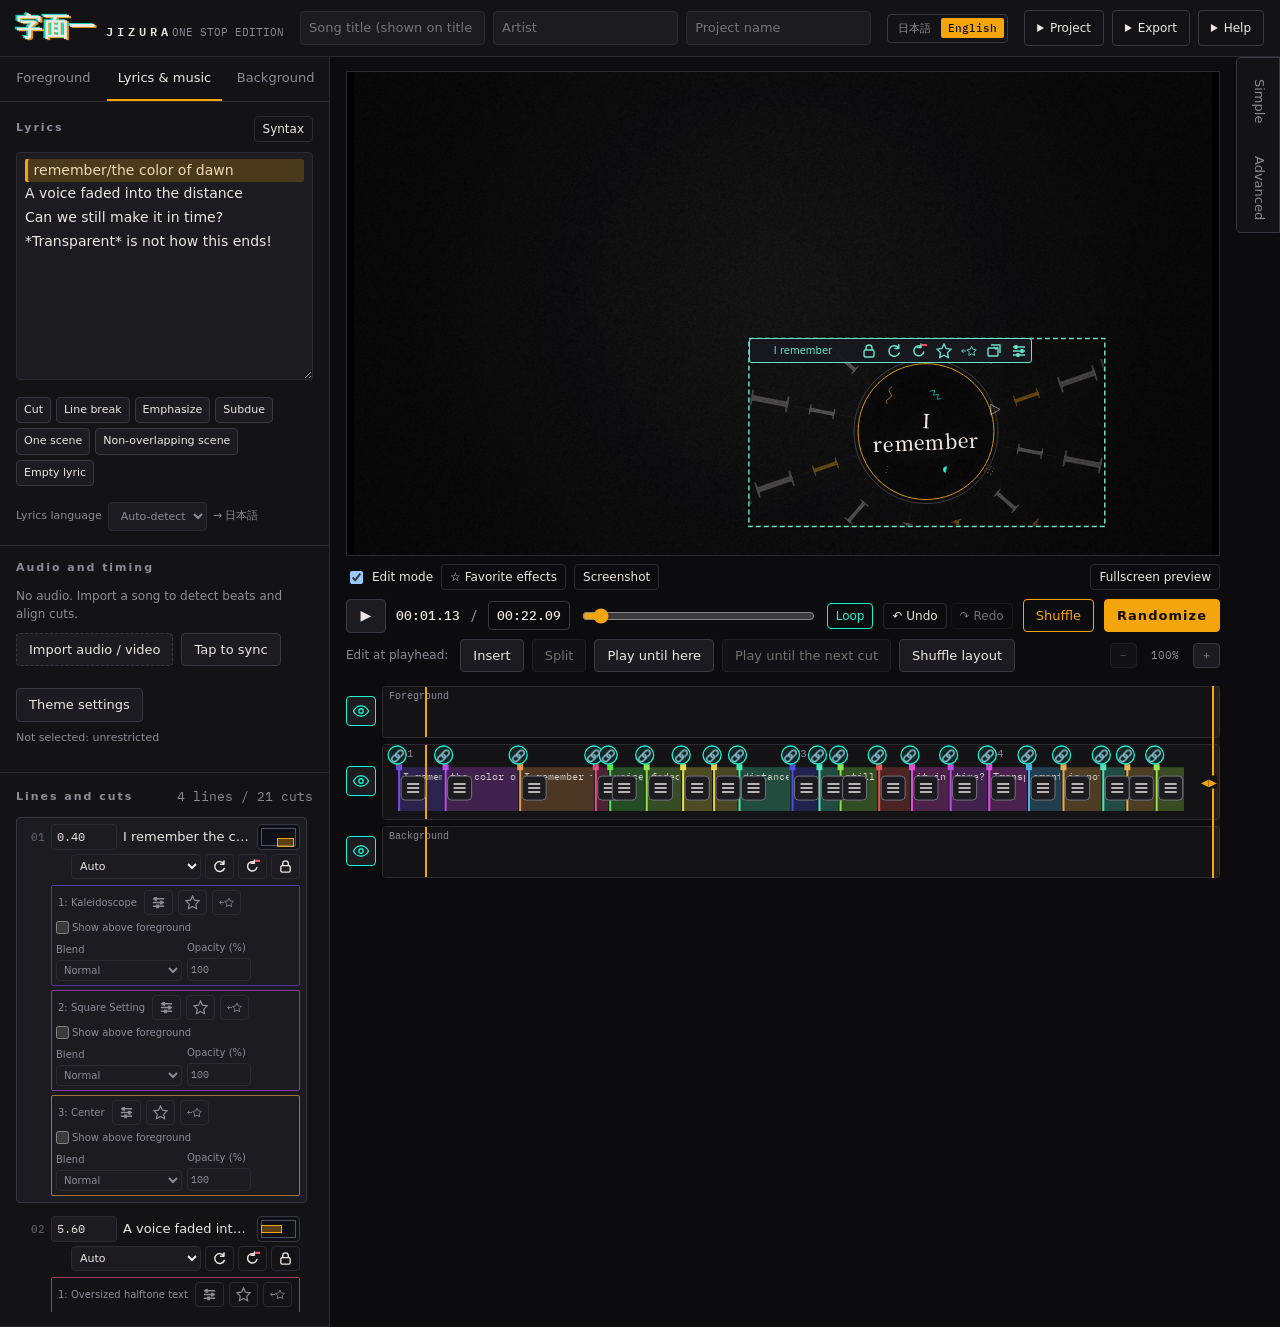
==== en/index.html @ 2edadda8 "Add help menu and indexed PDF manual reader" ====
<!doctype html>
<html lang="en">
<head>
<meta charset="utf-8">
<meta name="viewport" content="width=device-width, initial-scale=1, viewport-fit=cover">
<title>字面一 JIZURA ONE STOP EDITION</title>
<meta name="description" content="Turn lyrics into animated lyric videos in your browser and export MP4.">
<link rel="canonical" href="https://hirazisora.github.io/JIZURA/en/">
<link rel="alternate" hreflang="ja" href="https://hirazisora.github.io/JIZURA/">
<link rel="alternate" hreflang="en" href="https://hirazisora.github.io/JIZURA/en/">
<meta property="og:type" content="website">
<meta property="og:title" content="字面一 JIZURA ONE STOP EDITION">
<meta property="og:description" content="Turn lyrics into animated lyric videos in your browser and export MP4.">
<meta property="og:url" content="https://hirazisora.github.io/JIZURA/en/">
<meta name="twitter:card" content="summary">
<link rel="preconnect" href="https://fonts.googleapis.com">
<link rel="preconnect" href="https://fonts.gstatic.com" crossorigin>
<style>
:root {
  color-scheme: dark;
  --ink: #0c0c0e;
  --panel: #131316;
  --raised: #1b1b20;
  --raised2: #232329;
  --line: #2a2a31;
  --line2: #383840;
  --text: #ece7e1;
  --muted: #8e8a94;
  --faint: #5d5a63;
  --amber: #f5a50c;
  --cyan: #16f4d4;
  --rose: #ff6f9c;
  --danger: #ff5a6a;
  --ui: "IBM Plex Sans JP", "Noto Sans JP", "Hiragino Sans", "Yu Gothic UI", "Meiryo", system-ui, sans-serif;
  --mono: "IBM Plex Mono", "SFMono-Regular", Consolas, monospace;
  --brand: "Zen Old Mincho", "Noto Serif JP", "Yu Mincho", serif;
  --r: 4px;
}
html, body { height: 100%; }
[hidden] { display: none !important; }
body { margin: 0; background: var(--ink); color: var(--text); font: 13px/1.5 var(--ui); -webkit-font-smoothing: antialiased; }
* { box-sizing: border-box; }
button, input, select, textarea { font: inherit; color: inherit; }
:focus-visible { outline: 2px solid var(--cyan); outline-offset: 2px; }
@media (prefers-reduced-motion: reduce) { * { transition: none !important; } }

#app { display: flex; flex-direction: column; min-height: 100%; }

/* ---------- top bar ---------- */
.bar { display: flex; align-items: center; gap: 16px; padding-block: 10px; padding-inline: 16px; border-bottom: 1px solid var(--line); background: var(--panel); flex-wrap: wrap; }
.brand { display: flex; align-items: baseline; gap: 10px; min-width: 0; }
.brand .mark { font: 900 26px/1 var(--brand); letter-spacing: 0.02em; color: var(--text); text-shadow: -2px -1px 0 rgba(22,244,212,0.85), 2px 1px 0 rgba(245,165,12,0.9); }
.brand .word { font: 600 12px/1 var(--mono); letter-spacing: 0.34em; color: var(--text); }
.brand .tag { font: 400 11px/1 var(--mono); color: var(--muted); letter-spacing: 0; margin-left: -10px; }
.proj { display: flex; gap: 8px; flex: 1 1 280px; min-width: 0; }
.proj input { flex: 1 1 0; min-width: 0; }
.acts { display: flex; gap: 8px; flex-wrap: wrap; }
.lang-switch { display: inline-flex; align-items: center; gap: 3px; flex: none; font: 500 11px var(--mono); border: 1px solid var(--line2); border-radius: var(--r); padding: 3px; }
.lang-switch a, .lang-switch span { display: inline-block; padding: 3px 7px; color: var(--muted); text-decoration: none; border-radius: 2px; }
.lang-switch a:hover { color: var(--text); background: var(--raised2); }
.lang-switch [aria-current=page] { color: var(--ink); background: var(--amber); }
html[lang=en] { --ui: system-ui, -apple-system, "Segoe UI", sans-serif; --brand: Georgia, "Times New Roman", serif; }
html[lang=en] .work { grid-template-columns: minmax(315px, 365px) minmax(0, 1fr) minmax(350px, 395px); }
html[lang=en] .slider { grid-template-columns: 124px minmax(0, 1fr) 36px; }
html[lang=en] .now-row { grid-template-columns: 105px minmax(0, 1fr); }
html[lang=en] .font-row { grid-template-columns: 95px minmax(0, 1fr); }
html[lang=en] .ln .tools select { max-width: 130px; }
html[lang=en] .fields .field { overflow-wrap: anywhere; }
html[lang=en] .easy-grid button, html[lang=en] .tabs button { white-space: normal; line-height: 1.2; }

/* ---------- controls ---------- */
input[type=text], input[type=number], input:not([type]), select, textarea {
  background: var(--raised); border: 1px solid var(--line); border-radius: var(--r); padding: 6px 8px; min-width: 0;
}
input[type=number] { font-family: var(--mono); }
textarea { width: 100%; resize: vertical; line-height: 1.7; }
select { padding-right: 4px; }
button { background: var(--raised); border: 1px solid var(--line2); border-radius: var(--r); padding: 6px 12px; cursor: pointer; white-space: nowrap; }
button:hover { background: var(--raised2); border-color: #4a4a54; }
button:disabled { opacity: 0.45; cursor: not-allowed; }
button.small { padding: 3px 8px; font-size: 12px; }
button.ghost { background: transparent; border-color: var(--line); }
button.primary { background: var(--amber); color: #120c00; border-color: var(--amber); font-weight: 700; }
button.primary:hover { background: #ffb52a; }
button.accent { border-color: var(--amber); color: var(--amber); background: transparent; }
button.accent:hover { background: rgba(245,165,12,0.1); }
button[aria-pressed=true] { border-color: var(--cyan); color: var(--cyan); }
button.icon { padding: 4px 6px; line-height: 0; }
button.icon svg { width: 15px; height: 15px; }
label.file { position: relative; display: inline-flex; align-items: center; gap: 6px; background: var(--raised); border: 1px dashed var(--line2); border-radius: var(--r); padding: 6px 12px; cursor: pointer; }
label.file:hover { border-color: var(--amber); }
label.file input { position: absolute; inset: 0; opacity: 0; cursor: pointer; width: 100%; }
.muted { color: var(--muted); }
.mono { font-family: var(--mono); }
h2, h3 { margin: 0; font-weight: 600; }
h2 { font-size: 11px; letter-spacing: 0.18em; color: var(--muted); }
h3 { font-size: 11px; letter-spacing: 0.14em; color: var(--muted); margin-top: 18px; margin-bottom: 8px; }

/* ---------- workspace ---------- */
.work { flex: 1; display: grid; grid-template-columns: minmax(270px, 330px) minmax(0, 1fr) minmax(290px, 350px); min-height: 0; }
.col { min-width: 0; min-height: 0; }
.col-left, .col-right { background: var(--panel); overflow: auto; }
.col-left { border-right: 1px solid var(--line); }
.col-right { border-left: 1px solid var(--line); }
.sec { padding: 14px 16px; border-bottom: 1px solid var(--line); display: flex; flex-direction: column; gap: 10px; }
.sec-h { display: flex; align-items: center; justify-content: space-between; gap: 8px; }
.source-tabs { display: grid; grid-template-columns: repeat(3, 1fr); border-bottom: 1px solid var(--line); }
.source-tabs button { border: 0; border-radius: 0; background: transparent; color: var(--muted); padding: 11px; border-bottom: 2px solid transparent; }
.source-tabs button[aria-selected=true] { color: var(--text); border-bottom-color: var(--amber); }
.media-list { display: grid; gap: 7px; }
.media-item { display: grid; grid-template-columns: 52px minmax(0,1fr) auto; gap: 8px; align-items: center; padding: 5px; border: 1px solid var(--line); border-radius: var(--r); }
#mediaPane.media-drop-active { outline: 2px dashed var(--amber); outline-offset: -5px; background: rgba(245,165,12,0.06); }
.media-item img, .media-item video, .media-ln-thumb { width: 52px; height: 38px; object-fit: cover; background: #000; }
.media-item .name { overflow: hidden; text-overflow: ellipsis; white-space: nowrap; font-size: 12px; }
.media-item .missing { color: var(--amber); }
.media-cropped-edges { grid-column: 1 / -1; border: 0; padding: 0; margin: 0; display: flex; flex-wrap: wrap; gap: 10px; font-size: 11px; color: var(--muted); }
.media-cropped-edges legend { margin-bottom: 4px; }
.media-cropped-edges label { display: flex; align-items: center; gap: 3px; }
.media-blend-fields { grid-template-columns: 1fr 1fr; }
#lyrics { min-height: 150px; font-size: 14px; }
.syntax { font-size: 12px; color: var(--muted); background: var(--raised); border: 1px solid var(--line); border-radius: var(--r); padding: 10px 12px; }
.syntax code { font-family: var(--mono); color: var(--amber); }
.syntax ul { margin: 0; padding-left: 16px; display: grid; gap: 3px; }
.row { display: flex; align-items: center; gap: 8px; flex-wrap: wrap; }
.audio-name { font-size: 12px; overflow-wrap: anywhere; }
.fields { display: grid; grid-template-columns: repeat(3, minmax(0, 1fr)); gap: 8px; }
.field { display: flex; flex-direction: column; gap: 4px; font-size: 11px; color: var(--muted); }
.field input, .field select { width: 100%; }
.tapbox { border: 1px solid var(--amber); border-radius: var(--r); padding: 10px; display: grid; gap: 8px; background: rgba(245,165,12,0.06); }
.tapbox .next { font-size: 15px; }
button.tap { font: 700 18px/1 var(--mono); letter-spacing: 0.2em; padding: 16px; background: var(--amber); color: #120c00; border-color: var(--amber); }

/* line list */
#lineList, #mediaLineList { list-style: none; margin: 0; padding: 0 6px 0 0; display: grid; align-content: start; gap: 6px; max-height: min(55vh, 640px); overflow-y: auto; overscroll-behavior: contain; }
.media-ln-thumb { grid-column: 3; grid-row: 1; width: 34px; height: 26px; justify-self: end; }
.media-ln > .missing { grid-column: 3; grid-row: 1; justify-self: end; display: grid; place-items: center; width: 34px; height: 26px; border: 1px solid var(--line2); background: #0e1015; color: var(--muted); font-size: 12px; }
.media-ln .no { grid-column: 1; grid-row: 1; }
.media-ln .time { grid-column: 2; grid-row: 1; }
.media-cut-file { grid-column: 3; grid-row: 1; min-width: 0; width: 100%; padding: 3px 40px 3px 5px; font-size: 12px; text-overflow: ellipsis; cursor: pointer; }
.media-cut-insert { display: flex; justify-content: center; }
.media-cut-insert button { width: 100%; padding: 2px 8px; border-style: dashed; color: var(--muted); font-size: 11px; }
.media-cut-insert button:hover { color: var(--amber); border-color: var(--amber); }
button.remove-media-cut { color: #fff; background: #a82535; border-color: #c93645; }
button.remove-media-cut:hover, button.remove-media-cut:focus-visible { color: #fff; background: #c93645; border-color: #f05a68; }
.media-ln .meta { grid-column: 2 / 4; grid-row: 2; flex-wrap: wrap; }
.media-ln .tools { flex-wrap: wrap; flex: 1; }
.ln { display: grid; grid-template-columns: 22px 66px minmax(0, 1fr); gap: 4px 6px; align-items: center; padding: 6px; border: 1px solid transparent; border-radius: var(--r); }
.ln:hover { background: var(--raised); }
.ln.cur { border-color: var(--line2); background: var(--raised); }
.ln .no { font: 500 11px var(--mono); color: var(--faint); text-align: right; }
.ln .time { width: 100%; padding: 3px 5px; font-size: 12px; }
.ln .txt { overflow: hidden; text-overflow: ellipsis; white-space: nowrap; cursor: pointer; }
.lyric-area-thumb { grid-column: 3; grid-row: 1; justify-self: end; width: 43px; height: 26px; padding: 0; position: relative; border: 1px solid var(--line2); background: #0e1015; cursor: pointer; }
.lyric-area-thumb::before { content: ''; position: absolute; inset: 3px; border: 1px solid #4f5260; }
.lyric-area-thumb i { position: absolute; display: block; box-sizing: border-box; background: rgba(245,165,12,0.32); border: 1px solid var(--amber); }
.lyric-ln .txt { grid-column: 3; grid-row: 1; padding-right: 47px; min-width: 0; }
.ln .meta { grid-column: 2 / 4; display: flex; justify-content: space-between; align-items: flex-start; gap: 6px; }
.ln .tools { display: flex; gap: 4px; flex: none; }
.ln .tools select { padding: 2px 4px; font-size: 11px; max-width: 92px; }
.lyric-ln .meta { flex-wrap: wrap; }
.lyric-ln .tools { order: 0; margin-left: auto; }
.lyric-ln .cuts { order: 1; flex: 1 1 100%; }
.media-ln .tools { flex: 1 1 100%; flex-wrap: wrap; }
.media-ln .tools select { max-width: 78px; }
.media-video-loop { display: flex; align-items: center; gap: 6px; white-space: nowrap; font-size: 11px; color: var(--muted); cursor: pointer; }
.media-video-loop input { margin: 0; accent-color: var(--amber); }
.media-video-start-field, .media-video-duration { display: flex; align-items: center; gap: 6px; white-space: nowrap; font-size: 11px; color: var(--muted); }
.media-video-start-field input, .media-video-duration input { width: 72px; padding: 3px 5px; }
.media-phase-controls { display: grid; grid-template-columns: repeat(2, minmax(0, 1fr)); gap: 6px; width: 100%; }
.media-phase-controls label { display: flex; flex-direction: column; gap: 3px; font-size: 11px; color: var(--muted); min-width: 0; }
.media-phase-controls select { min-width: 0; width: 100%; font-size: 11px; padding: 4px; }
.media-chroma { display: flex; align-items: center; gap: 8px; width: 100%; font-size: 11px; color: var(--muted); }
.media-chroma label { display: flex; align-items: center; gap: 6px; cursor: pointer; }
.media-chroma input[type=color] { width: 38px; height: 27px; padding: 1px; background: transparent; border: 1px solid var(--line2); cursor: pointer; }
.foreground-placement-controls { display: flex; align-items: center; gap: 6px; width: 100%; flex-wrap: wrap; }
.foreground-placement-open { display: inline-flex; align-items: center; gap: 7px; padding: 3px 7px; font-size: 11px; }
.foreground-placement-reset { font-size: 11px; }
.foreground-placement-thumb { display: block; position: relative; width: 43px; height: 26px; overflow: hidden; background: #0e1015; border: 1px solid var(--line2); }
.foreground-placement-thumb i { display: block; position: absolute; box-sizing: border-box; background: rgba(245,165,12,0.32); border: 1px solid var(--amber); }
.ln .cuts { display: flex; gap: 4px; flex-wrap: wrap; min-width: 0; }
.ln .cuts span { font-size: 10px; padding: 1px 6px; border-radius: 2px; border: 1px solid var(--line2); color: var(--muted); cursor: pointer; }
.ln .cuts span:hover { color: var(--text); border-color: var(--amber); }
.ln .cuts .lyric-cut-option { display: flex; flex-wrap: wrap; align-items: center; gap: 5px; padding: 4px; width: 100%; cursor: default; }
.lyric-cut-compositing { display: flex; flex-wrap: wrap; align-items: end; gap: 5px; width: 100%; }
.lyric-cut-compositing label { display: flex; flex-direction: column; gap: 3px; font-size: 10px; }
.lyric-cut-compositing select { width: 126px; min-width: 0; padding: 3px; font-size: 10px; }
.lyric-cut-compositing input { width: 64px; padding: 3px; font-size: 10px; }
.lyric-cut-compositing input.automatic { border-color: var(--cyan); }
.lyric-cut-compositing .lyric-composite-auto { font-size: 10px; padding: 3px 5px; }
.lyric-opacity-range { margin: 3px 0 0 22px; }
.lyric-cut-name { padding: 0 2px; border: 0; background: transparent; color: var(--muted); font-size: 10px; }
.lyric-frontmost { display: inline-flex; align-items: center; gap: 3px; white-space: nowrap; color: var(--muted); font-size: 10px; cursor: pointer; }
.lyric-frontmost input { margin: 0; accent-color: var(--amber); }

/* ---------- stage ---------- */
.col-stage { display: flex; flex-direction: column; gap: 10px; padding: 14px 16px; min-width: 0; }
.viewport { position: relative; width: 100%; background: #000; border: 1px solid var(--line); display: grid; place-items: center; overflow: hidden; }
.viewport canvas { display: block; width: 100%; height: auto; max-height: none; object-fit: contain; }
.area-edit-overlay { position: absolute; z-index: 4; touch-action: none; pointer-events: none; }
.area-edit-rect { position: absolute; box-sizing: border-box; border: 2px solid var(--amber); background: rgba(245,165,12,0.12); box-shadow: 0 0 0 1px #000; pointer-events: none; }
:root { --rotate-cursor: url("data:image/svg+xml,%3Csvg xmlns='http://www.w3.org/2000/svg' width='32' height='32' viewBox='0 0 32 32'%3E%3Cpath d='M25 13a10 10 0 1 0 1 7' fill='none' stroke='%23ffffff' stroke-width='4'/%3E%3Cpath d='M25 13a10 10 0 1 0 1 7' fill='none' stroke='%23101620' stroke-width='2'/%3E%3Cpath d='M23 4v10h8' fill='none' stroke='%23ffffff' stroke-width='4'/%3E%3Cpath d='M23 4v10h8' fill='none' stroke='%23101620' stroke-width='2'/%3E%3C/svg%3E") 16 16, crosshair; }
.area-edit-overlay.media-edit { background: transparent; cursor: default; }
.area-edit-overlay.media-edit .area-edit-rect { background: rgba(245,165,12,0.04); pointer-events: auto; cursor: move; }
.area-rotate-handle { position: absolute; width: 16px; height: 16px; border: 2px solid #111; border-radius: 50%; background: var(--amber); transform: translate(-50%,-50%); cursor: var(--rotate-cursor); touch-action: none; }
.area-rotate-handle::before { content: ''; position: absolute; background: var(--amber); pointer-events: none; }
.area-rotate-handle.n { left: 50%; top: -32px; }
.area-rotate-handle.s { left: 50%; top: calc(100% + 32px); }
.area-rotate-handle.e { left: calc(100% + 32px); top: 50%; }
.area-rotate-handle.w { left: -32px; top: 50%; }
.area-rotate-handle.n::before { width: 2px; height: 24px; left: 5px; top: 12px; }
.area-rotate-handle.s::before { width: 2px; height: 24px; left: 5px; bottom: 12px; }
.area-rotate-handle.e::before { height: 2px; width: 24px; top: 5px; right: 12px; }
.area-rotate-handle.w::before { height: 2px; width: 24px; top: 5px; left: 12px; }
.area-selection-shade { position: fixed; inset: 0; width: 100vw; height: 100vh; z-index: 10000; pointer-events: none; }
.area-selection-shade path { fill: rgba(0,0,0,.65); pointer-events: fill; }
.viewport.area-selection { padding: 36px; box-sizing: border-box; }
@media (max-width:600px) { .viewport.area-selection { padding-top:110px; } }
@media (pointer: coarse) { .area-rotate-handle { width: 24px; height: 24px; } }
.area-edit-handle { display: none; position: absolute; width: 15px; height: 15px; border: 2px solid #111; background: var(--amber); border-radius: 2px; transform: translate(-50%,-50%); touch-action: none; }
.media-edit .area-edit-handle { display: block; }
.area-edit-handle.nw { left: 0; top: 0; cursor: nwse-resize; }
.area-edit-handle.ne { left: 100%; top: 0; cursor: nesw-resize; }
.area-edit-handle.sw { left: 0; top: 100%; cursor: nesw-resize; }
.area-edit-handle.se { left: 100%; top: 100%; cursor: nwse-resize; }
#areaDelete, .area-delete-confirm { background:var(--danger); border-color:var(--danger); color:#000; font-weight:700; }
.area-edit-controls { display: flex; align-items: center; gap: 7px; flex-wrap: wrap; padding: 8px; border: 1px solid var(--amber); border-radius: var(--r); background: var(--panel); font-size: 12px; }
.area-edit-actions, .area-edit-confirm { display:flex; flex:1 1 100%; gap:7px; flex-wrap:wrap; }
.area-edit-confirm { justify-content:flex-end; }
.media-area-size-controls { display: flex; align-items: center; gap: 10px; flex: 1 1 100%; flex-wrap: wrap; }
.media-area-size-controls label { display: flex; align-items: center; gap: 5px; color: var(--muted); }
#mediaAreaAngleField[hidden] { display: none; }
.media-area-size-controls input[type=number] { width: 74px; padding: 3px 5px; }
.media-area-size-controls input[type=checkbox] { accent-color: var(--amber); }
.field-wide { grid-column: span 2; }
.lang-row { display: flex; align-items: center; flex-wrap: wrap; gap: 6px; margin-top: 6px; font-size: 11px; color: var(--muted); }
.lang-row select { width: auto; }
.key-badge { position: absolute; right: 10px; top: 10px; background: rgba(12,12,14,0.78); border: 1px solid var(--line2); color: #fff; padding: 3px 8px; border-radius: var(--r); font-size: 11px; pointer-events: none; letter-spacing: .04em; }
.key-badge i { display: inline-block; width: 9px; height: 9px; border-radius: 2px; margin-right: 6px; vertical-align: -1px; border: 1px solid rgba(255,255,255,.5); }
.overlay-msg { position: absolute; left: 12px; bottom: 12px; background: rgba(12,12,14,0.85); border: 1px solid var(--line2); padding: 6px 10px; border-radius: var(--r); font-size: 12px; }
.transport { display: flex; align-items: center; gap: 10px; flex-wrap: wrap; }
.transport .tc { font: 500 13px var(--mono); font-variant-numeric: tabular-nums; }
.duration-value { border: 1px solid var(--line2); border-radius: var(--r); background: var(--ink); padding: 5px 8px; color: var(--text); box-shadow: inset 0 1px 3px #0006; cursor: text; white-space: nowrap; }
.duration-value:hover, .duration-value:focus-visible { color: var(--amber); border-color: var(--amber); }
.duration-value.manual { color: var(--amber); }
.duration-input { width: 88px; min-width: 88px; padding: 2px 4px; }
.duration-input[hidden], .duration-value[hidden] { display: none; }
.undo-btns { display: inline-flex; gap: 4px; }
.transport input[type=range] { flex: 1 1 160px; accent-color: var(--amber); }
button.play { width: 40px; height: 34px; padding: 0; font-size: 14px; }
#timeline { width: 100%; height: 76px; display: block; background: var(--panel); border: 1px solid var(--line); border-radius: var(--r); cursor: pointer; touch-action: none; }
#mediaTimeline { width: 100%; height: 52px; display: block; background: var(--panel); border: 1px solid var(--line); border-radius: var(--r); cursor: pointer; touch-action: none; }
#foregroundTimeline { width: 100%; height: 52px; display: block; background: var(--panel); border: 1px solid var(--line); border-radius: var(--r); cursor: pointer; touch-action: none; }
.timeline-stack { position: relative; display: grid; gap: 6px; min-width: 0; }
.timeline-scroll { width: 100%; min-width: 0; overflow-x: auto; overflow-y: hidden; padding-right: 8px; padding-bottom: 6px; }
.timeline-zoom { display: flex; align-items: center; justify-content: flex-end; gap: 6px; font: 11px var(--mono); color: var(--muted); }
.timeline-zoom button { min-width: 27px; min-height: 25px; padding: 2px 6px; }
.timeline-zoom span { min-width: 44px; text-align: center; }
.timeline-duration-handle { position: absolute; z-index: 3; top: 0; right: -7px; bottom: 0; width: 15px; padding: 0; border: 0; border-left: 2px solid var(--amber); border-radius: 0; background: rgba(245,165,12,.08); color: var(--amber); cursor: ew-resize; touch-action: none; }
.timeline-duration-handle:hover, .timeline-duration-handle:focus-visible, .timeline-duration-handle.dragging { background: rgba(245,165,12,.22); }
.timeline-duration-handle span { position: absolute; top: 50%; left: -13px; transform: translateY(-50%); font: 10px var(--mono); background: var(--panel); pointer-events: none; }
.timeline-links { position: absolute; inset: 0; width: 100%; height: 100%; overflow: visible; pointer-events: none; }
.timeline-links .link-wire { stroke: var(--cyan); stroke-width: 1.5; opacity: .8; }
.timeline-links .link-preview { stroke: var(--amber); stroke-width: 2; stroke-dasharray: 5 3; }
.timeline-links .link-handle { pointer-events: all; cursor: grab; }
.timeline-links .link-handle:active { cursor: grabbing; }
.timeline-links .link-handle circle { fill: #102524; stroke: var(--cyan); stroke-width: 1.3; }
.timeline-links .link-handle text { fill: #fff; font: 12px sans-serif; text-anchor: middle; dominant-baseline: central; user-select: none; pointer-events: none; }
.timeline-links .link-handle.linked circle { fill: #14645c; }
.timeline-links .link-remove { pointer-events: all; cursor: pointer; }
.timeline-links .link-remove circle { fill: #21191c; stroke: var(--rose); stroke-width: 1.3; }
.timeline-links .link-remove text { fill: #fff; font: 12px sans-serif; text-anchor: middle; dominant-baseline: central; pointer-events: none; }
.timeline-links .timeline-action { pointer-events: all; cursor: pointer; color: var(--text); }
.timeline-links .timeline-action rect { fill: #1b1b20; stroke: #72727a; stroke-width: 1; }
.timeline-links .timeline-action:hover rect, .timeline-links .timeline-action:focus-visible rect { stroke: var(--amber); }
.timeline-links .timeline-action.locked { color: #081713; }
.timeline-links .timeline-action.locked rect { fill: var(--cyan); stroke: var(--cyan); }
.timeline-links .timeline-action.frontmost { color: #161008; }
.timeline-links .timeline-action.frontmost rect { fill: var(--amber); stroke: var(--amber); }
.timeline-links .timeline-action[data-action="remove"] { color: #f05a68; }
.timeline-links .timeline-action[data-action="remove"] rect { stroke: #f05a68; }
.timeline-links .timeline-action[data-action="remove"]:hover rect, .timeline-links .timeline-action[data-action="remove"]:focus-visible rect { fill: #481922; stroke: #ff8790; }
.timeline-links .timeline-action svg { pointer-events: none; }
.timeline-link-hint { margin: 1px 0 0; }
.cutinfo { display: flex; gap: 6px; flex-wrap: wrap; align-items: center; min-height: 26px; }
.chip { font-size: 11px; padding: 2px 8px; border-radius: 2px; border: 1px solid var(--line2); color: var(--text); background: var(--raised); }
.chip b { font-weight: 500; color: var(--muted); margin-right: 5px; }
.chip.l { border-color: rgba(245,165,12,0.6); }
.chip.e { border-color: rgba(22,244,212,0.55); }
.chip.x { border-color: rgba(255,111,156,0.6); }
.chip.h { border-color: #55525c; }
.hint { font-size: 12px; color: var(--muted); }

/* ---------- right panel ---------- */
.tabs { display: grid; grid-template-columns: repeat(3, minmax(0, 1fr)); border-bottom: 1px solid var(--line); position: sticky; top: 0; background: var(--panel); z-index: 2; }
.tabs button { border: 0; border-radius: 0; background: transparent; padding: 11px 4px; color: var(--muted); border-bottom: 2px solid transparent; }
.tabs button[aria-selected=true] { color: var(--text); border-bottom-color: var(--amber); }
.tabpane { padding: 14px 16px 24px; }
.style-grid { display: grid; grid-template-columns: repeat(3, minmax(0, 1fr)); gap: 8px; }
.stile { display: flex; flex-direction: column; gap: 5px; padding: 0; border: 1px solid var(--line); background: transparent; border-radius: var(--r); overflow: hidden; text-align: left; }
.stile canvas { width: 100%; aspect-ratio: 16 / 9; display: block; }
.stile span { font-size: 11px; padding: 0 7px 6px; white-space: nowrap; overflow: hidden; text-overflow: ellipsis; }
.stile[aria-pressed=true] { border-color: var(--amber); box-shadow: 0 0 0 1px var(--amber); color: var(--text); }
.slider { display: grid; grid-template-columns: 96px minmax(0, 1fr) 36px; gap: 8px; align-items: center; margin-bottom: 8px; }
.slider input { width: 100%; accent-color: var(--amber); }
.slider output { font: 500 11px var(--mono); color: var(--muted); text-align: right; }
.checks { display: grid; grid-template-columns: repeat(2, minmax(0, 1fr)); gap: 3px 10px; }
.checks label { display: flex; align-items: center; gap: 6px; font-size: 12px; padding: 2px 0; }
.checks input { accent-color: var(--amber); }
.group-h { display: flex; justify-content: space-between; align-items: center; margin-top: 16px; margin-bottom: 6px; }
.tgroup { border: 1px solid var(--line); border-radius: var(--r); margin-bottom: 8px; background: var(--raised); }
.tgroup summary { display: flex; justify-content: space-between; align-items: center; padding: 8px 10px; cursor: pointer; list-style: none; font-size: 12px; }
.tgroup summary::-webkit-details-marker { display: none; }
.tgroup summary::before { content: '▸'; color: var(--muted); margin-right: 8px; transition: transform .15s; }
.tgroup[open] summary::before { transform: rotate(90deg); }
.tgroup .tg-name { flex: 1; font-weight: 600; }
.tgroup .tg-cnt { color: var(--muted); font-size: 11px; }
.tgroup .tg-tools { display: flex; gap: 6px; padding: 0 10px 8px; }
.tgroup .checks { padding: 0 10px 10px; }
.chip.t { border-color: rgba(180,140,255,0.6); }
.chip.b { border-color: rgba(120,200,120,0.55); }
.chip.c { border-color: rgba(120,170,255,0.6); }
.group-h:first-child { margin-top: 0; }
.color-row { display: grid; grid-template-columns: repeat(3, minmax(0, 1fr)); gap: 8px; }
.color-row label { display: flex; flex-direction: column; gap: 3px; font-size: 11px; color: var(--muted); }
.color-row input[type=color] { width: 100%; height: 28px; padding: 0; border: 1px solid var(--line); background: transparent; border-radius: var(--r); }
.font-row { display: grid; grid-template-columns: 70px minmax(0, 1fr); gap: 8px; align-items: center; margin-bottom: 6px; font-size: 12px; }
.font-import select { min-width: 0; flex: 1 1 150px; }
.composite-font { display: grid; gap: 8px; font-size: 12px; }
.composite-font label { display: grid; gap: 3px; color: var(--muted); }
.composite-font input, .composite-font select { width: 100%; }
#compositeParts { display: grid; grid-template-columns: repeat(2, minmax(0, 1fr)); gap: 8px; }
.composite-saved { display: flex; align-items: center; justify-content: space-between; gap: 8px; padding: 3px 0; border-bottom: 1px solid var(--line); }
.progress { height: 6px; background: var(--raised2); border-radius: 3px; overflow: hidden; }
.progress i { display: block; height: 100%; width: 0; background: linear-gradient(90deg, var(--cyan), var(--amber)); }
.outbtns { display: grid; gap: 8px; margin-top: 12px; }
.outbtns button { padding: 10px 12px; }
.note { font-size: 12px; color: var(--muted); border-left: 2px solid var(--line2); padding-left: 10px; margin-top: 12px; }
.kbd { font: 500 11px var(--mono); border: 1px solid var(--line2); border-bottom-width: 2px; padding: 0 5px; border-radius: 3px; }

label.check { display: flex; align-items: flex-start; gap: 8px; margin-bottom: 8px; cursor: pointer; }
label.check input { margin: 3px 0 0; flex: none; accent-color: var(--amber); }
label.check small { display: block; font-size: 11px; color: var(--muted); }

/* ---------- modes / おまかせ ---------- */
.modes { display: inline-flex; border: 1px solid var(--line2); border-radius: var(--r); overflow: hidden; }
.modes button { border: 0; border-radius: 0; background: transparent; padding: 6px 14px; color: var(--muted); }
.modes button + button { border-left: 1px solid var(--line2); }
.modes button[aria-pressed=true] { background: var(--raised2); color: var(--text); box-shadow: inset 0 -2px 0 var(--amber); }
#app.is-easy .tabs, #app.is-easy .tabpane, #app.is-easy .pro-only { display: none !important; }
.hist-btns { display: inline-flex; gap: 4px; }
button.icon-txt { font-size: 10px; min-width: 28px; }
.transport #btnOmakase { letter-spacing: 0.08em; }

.easy { padding: 16px 16px 28px; display: grid; gap: 18px; }
.easy h3 { margin: 0 0 8px; }
.easy-hero { display: grid; gap: 10px; }
button.omakase {
  position: relative; padding: 18px 14px; font: 900 22px/1 var(--brand); letter-spacing: 0.12em;
  background: var(--text); color: var(--ink); border: 0; border-radius: var(--r);
  box-shadow: -3px -2px 0 var(--cyan), 3px 2px 0 var(--amber);
  transition: transform .12s ease, box-shadow .12s ease;
}
button.omakase:hover { background: #fff; box-shadow: -5px -3px 0 var(--cyan), 5px 3px 0 var(--amber); }
button.omakase:active { transform: translateY(1px) scale(0.99); box-shadow: -1px -1px 0 var(--cyan), 1px 1px 0 var(--amber); }
button.omakase:disabled { box-shadow: none; }
.easy-hero .hint { margin: 0; }
.hist-row { display: grid; grid-template-columns: 1fr auto 1fr; gap: 8px; align-items: center; }
.hist-row #histPos { font-size: 11px; text-align: center; min-width: 44px; }
.now { display: grid; gap: 1px; background: var(--line); border: 1px solid var(--line); border-radius: var(--r); overflow: hidden; }
.now-row { display: grid; grid-template-columns: 84px minmax(0, 1fr); gap: 10px; align-items: center; padding: 7px 10px; background: var(--raised); font-size: 12px; }
.now-row .k { color: var(--muted); font-size: 11px; }
.now-row .v { display: flex; align-items: center; gap: 8px; min-width: 0; overflow: hidden; text-overflow: ellipsis; white-space: nowrap; }
.now-row b { font-weight: 700; }
.tagl { font: 500 10px var(--mono); color: var(--cyan); border: 1px solid rgba(22,244,212,0.5); padding: 0 5px; border-radius: 2px; }
.easy-grid { display: grid; grid-template-columns: repeat(2, minmax(0, 1fr)); gap: 8px; }
.easy-grid button { padding: 10px 8px; }
.easy .fields { display: grid; grid-template-columns: repeat(3, minmax(0, 1fr)); gap: 8px; }
.easy .exp-box { margin-top: 10px; }
.swatches { display: inline-flex; gap: 3px; vertical-align: middle; }
.swatches i { width: 16px; height: 16px; border-radius: 2px; border: 1px solid rgba(255,255,255,0.18); display: inline-block; }
#paletteSwatch i { width: 22px; height: 22px; }
.toast {
  position: absolute; top: 12px; left: 50%; transform: translate(-50%, -6px); opacity: 0;
  display: flex; align-items: center; gap: 10px; max-width: calc(100% - 24px);
  background: rgba(12,12,14,0.9); border: 1px solid var(--line2); border-left: 2px solid var(--amber);
  padding: 7px 12px; border-radius: var(--r); font-size: 12px; white-space: nowrap; overflow: hidden; text-overflow: ellipsis; pointer-events: none;
  transition: opacity .2s ease, transform .2s ease;
}
.toast.in { opacity: 1; transform: translate(-50%, 0); }
.toast.out { opacity: 0; transform: translate(-50%, -6px); }

/* ---------- 利用について ---------- */
button.linkish { background: none; border: 0; padding: 4px 0; color: var(--muted); font-size: 12px; text-decoration: underline; text-underline-offset: 3px; cursor: pointer; justify-self: start; }
button.linkish:hover { color: var(--text); background: none; }
dialog.terms { width: min(520px, calc(100vw - 32px)); max-height: calc(100vh - 48px); overflow: auto; padding: 22px 24px 18px; background: var(--panel); color: var(--text); border: 1px solid var(--line2); border-radius: 8px; box-shadow: 0 20px 60px rgba(0,0,0,0.55); }
dialog.terms::backdrop { background: rgba(6,6,8,0.66); }
dialog.terms h2 { font-size: 15px; letter-spacing: 0.08em; color: var(--text); margin: 0 0 14px; }
dialog.terms h3 { font-size: 13px; color: var(--text); margin: 0 0 10px; }
dialog.terms p { margin: 0 0 10px; line-height: 1.75; font-size: 13px; }
dialog.terms a { color: var(--cyan); word-break: break-all; }
.terms-section + .terms-section { border-top: 1px solid var(--line2); padding-top: 16px; }
.terms-fork { margin-bottom: 16px; }
dialog.terms .terms-fork h3 { color: var(--cyan); }
.terms-main { border-left: 3px solid var(--amber); background: var(--raised); padding: 12px 14px 4px; border-radius: 0 var(--r) var(--r) 0; margin-bottom: 14px; }
.terms-main .terms-big { font-size: 15px; }
.terms-main strong { color: var(--amber); font-weight: 700; }
.terms-sub { color: var(--muted); font-size: 12px !important; }
.terms-note { font-size: 12px !important; }
.terms-oss { font-size: 12px; color: var(--muted); margin: 4px 0 14px; }
.terms-oss summary { cursor: pointer; }
.terms-oss p { font-size: 12px !important; margin-top: 6px; }
.terms-foot { display: flex; justify-content: flex-end; align-items: center; gap: 12px; border-top: 1px solid var(--line); padding-top: 12px; }
#newProjectDlg .terms-foot { margin-top: 16px; flex-wrap: wrap; }
#newProjectDlg .project-save-warning { color: var(--danger); font-weight: 700; }

/* ---------- responsive ---------- */
@media (max-width: 1180px) {
  .work { grid-template-columns: minmax(0, 1fr) minmax(0, 1fr); }
  html[lang=en] .work { grid-template-columns: minmax(0, 1fr) minmax(0, 1fr); }
  .col-stage { grid-column: 1 / -1; order: -1; }
  .col-left { border-right: 1px solid var(--line); }
  .col-right { border-left: 0; }
}
@media (max-width: 760px) {
  .work { grid-template-columns: minmax(0, 1fr); }
  html[lang=en] .work { grid-template-columns: minmax(0, 1fr); }
  .col-left, .col-right { border: 0; border-top: 1px solid var(--line); }
  .bar { gap: 10px; }
  .fields { grid-template-columns: repeat(2, minmax(0, 1fr)); }
  .easy .fields { grid-template-columns: repeat(3, minmax(0, 1fr)); }
  #app.is-easy .col-right { order: 0; border-top: 1px solid var(--line); }
  #app.is-easy .col-left { order: 1; }
  .transport .hist-btns { display: none; }
}

/* 追加分 / 和風 switches + badges */
.pick-sets { margin: 12px 0 6px; text-align: left; }
.pick-sets label.check { margin-bottom: 6px; }
.easy-hero .pick-sets { margin-top: 14px; }
.set-badge { display: inline-block; margin-left: 4px; padding: 0 4px; border: 1px solid var(--amber); border-radius: 3px; color: var(--amber); font-size: 10px; line-height: 15px; vertical-align: 1px; }
.set-badge.ex { border-color: var(--cyan, #4cc9d9); color: var(--cyan, #4cc9d9); }
.checks label.set-off { opacity: 0.45; }
.checks label.set-off .set-badge { border-color: var(--muted); color: var(--muted); }
.stile { position: relative; }
.stile .badges { position: absolute; top: 4px; left: 4px; padding: 0; display: flex; gap: 3px; }
.stile .set-badge { margin: 0; padding: 0 4px; font-size: 10px; line-height: 15px; background: rgba(0,0,0,0.55); }
.stile.set-off { opacity: 0.55; }

.media-lyric-insert {margin-bottom:14px}
.media-lyric-insert .field {margin-bottom:8px}
.media-lyric-insert > button {width:100%;white-space:normal}
.media-lyric-insert .hint {margin:6px 0 0}
.media-tech-group .checks {grid-template-columns:repeat(auto-fit,minmax(160px,1fr))}
.media-technique {max-width:240px}
.media-effects-panel {max-height:calc(100vh - 190px);overflow-y:auto;overscroll-behavior:contain;padding-right:6px}

.theme-settings { margin: 12px 0; }
#themeLabels { display: flex; flex-wrap: wrap; gap: 5px; margin-top: 8px; font-size: 11px; }
.theme-label { padding: 3px 7px; border: 1px solid var(--amber); border-radius: 12px; color: var(--amber); }
/* テーマ設定: 統一感重視 / にぎやかさ重視 (a two-way switch; the note under it describes the active side) */
.theme-balance { display: flex; border: 1px solid var(--line2); border-radius: 8px; overflow: hidden; margin: 8px 0 6px; }
.theme-balance label { flex: 1; display: flex; cursor: pointer; }
.theme-balance input { position: absolute; opacity: 0; pointer-events: none; }
.theme-balance span { flex: 1; text-align: center; padding: 8px 10px; font-weight: bold; color: var(--muted, #aaa); background: transparent; transition: background .15s, color .15s; }
.theme-balance label + label span { border-left: 1px solid var(--line2); }
.theme-balance input:checked + span { background: var(--accent, #f5a623); color: #1a1408; }
.theme-balance input:focus-visible + span { outline: 2px solid var(--accent, #f5a623); outline-offset: -3px; }
#themeBalanceNote { margin: 0 0 4px; min-height: 3.2em; }
#themeChoices { display: grid; grid-template-columns: 1fr 1fr; gap: 16px; margin: 16px 0; }
#themeChoices fieldset { border: 1px solid var(--line); border-radius: 6px; padding: 12px; }
#themeChoices legend { font-weight: bold; }
#themeChoices .theme-colors { grid-column: 1 / -1; display: grid; gap: 8px; }
#themeChoices .theme-colors .note { margin: 0; }
.theme-color-row { display: flex; align-items: center; gap: 10px; }
.theme-color-row select { min-width: 12em; }
.theme-color-label i { display: inline-block; width: 10px; height: 10px; margin-left: 6px; border-radius: 50%; vertical-align: middle; box-shadow: 0 0 0 1px #0006; }

.header-menu { position: relative; }
.header-menu summary { cursor: pointer; padding: 8px 12px; border: 1px solid var(--line2); border-radius: var(--r); font-size: 12px; }
.header-menu[open] summary { color: var(--amber); }
.header-menu-items { position: absolute; right: 0; top: calc(100% + 6px); z-index: 100; display: flex; flex-direction: column; gap: 4px; padding: 8px; min-width: 220px; background: var(--panel); border: 1px solid var(--line2); border-radius: var(--r); box-shadow: 0 12px 30px #0008; }
.header-menu-items button, .header-menu-items .file { width: 100%; text-align: left; justify-content: flex-start; white-space: nowrap; }
#helpMenu a { display:flex; align-items:center; justify-content:space-between; gap:20px; min-height:40px; padding:8px 12px; border:1px solid var(--line2); border-radius:var(--r); color:var(--text); background:var(--raised); text-decoration:none; }
#helpMenu a:hover { background:var(--raised2); border-color:var(--amber); }
/* Compact (tablet) header puts the menus at the left edge: open them to the right. Phones use the fixed full-width rule below. */
@media (min-width: 761px) { #app.compact-ui .header-menu-items { left: 0; right: auto; } }
.export-dialog .fields { margin-bottom: 12px; }
.export-dialog .outbtns { margin: 16px 0; }
.short-export-options { display:grid; grid-template-columns:234px minmax(0,1fr); grid-template-areas:"preview settings" "timeline timeline"; gap:20px; margin:12px 0 20px; }
.short-preview { grid-area:preview; }
.short-fill-settings { grid-area:settings; }
.short-timeline { grid-area:timeline; min-width:0; }
.export-dialog.short-export-dialog { width:min(780px,calc(100vw - 32px)); }
.short-export-options .fields, .short-export-dialog #exportSettings > .fields { grid-template-columns:repeat(2,minmax(0,1fr)); }
.short-range-values { display:flex; justify-content:space-between; gap:12px; font-size:11px; color:var(--muted); }
.short-range-values label { display:flex; align-items:center; gap:6px; }
.short-range-values input { width:88px; min-width:0; padding:4px 6px; color:var(--text); font-family:var(--mono); }
.short-range { position:relative; height:44px; touch-action:none; cursor:pointer; }
.short-range-track { position:absolute; left:10px; right:10px; top:19px; height:6px; border-radius:3px; background:var(--line2); }
.short-range-selection { position:absolute; left:var(--range-start,0%); right:calc(100% - var(--range-end,100%)); height:100%; background:var(--amber); border-radius:3px; }
.short-range input[type=range] { appearance:none; -webkit-appearance:none; position:absolute; inset:0; width:100%; height:44px; padding:0; margin:0; border:0; background:transparent; pointer-events:none; }
.short-range input::-webkit-slider-runnable-track { background:transparent; height:6px; }
.short-range input::-webkit-slider-thumb { appearance:none; -webkit-appearance:none; width:20px; height:20px; margin-top:-7px; border:2px solid var(--amber); border-radius:50%; background:var(--panel); pointer-events:auto; cursor:ew-resize; }
.short-range input::-moz-range-track { background:transparent; height:6px; }
.short-range input::-moz-range-thumb { box-sizing:border-box; width:20px; height:20px; border:2px solid var(--amber); border-radius:50%; background:var(--panel); pointer-events:auto; cursor:ew-resize; }
.short-range input:focus-visible { outline:none; }
.short-range input:focus-visible::-webkit-slider-thumb { outline:2px solid var(--text); outline-offset:3px; }
.short-range input:focus-visible::-moz-range-thumb { outline:2px solid var(--text); outline-offset:3px; }
#shortPreviewSeek::-webkit-slider-thumb { height:36px; margin-top:-15px; border:0; border-radius:0; background:linear-gradient(to right,transparent 9px,var(--text) 9px,var(--text) 11px,transparent 11px); cursor:ew-resize; }
#shortPreviewSeek::-moz-range-thumb { height:36px; border:0; border-radius:0; background:linear-gradient(to right,transparent 9px,var(--text) 9px,var(--text) 11px,transparent 11px); cursor:ew-resize; }
.short-range:has(input:disabled) { opacity:.45; cursor:default; }
.short-preview canvas { display:block; width:100%; height:auto; background:#000; border:1px solid var(--line); }
.short-timeline-transport { display:flex; justify-content:space-between; align-items:center; gap:12px; flex-wrap:wrap; }
.short-preview-transport, .short-preview-markers { display:flex; align-items:center; gap:8px; }
.short-export-error { color:var(--danger); font-size:12px; }
.short-export-error:empty { display:none; }
@media(max-width:620px) { .short-export-options { grid-template-columns:1fr; grid-template-areas:"preview" "timeline" "settings"; } .short-preview { width:min(234px,100%); justify-self:center; } }
@media(max-width:620px) { .short-range-values label { flex-direction:column; align-items:flex-start; } .short-range-values label:last-child { align-items:flex-end; } .short-range-values input { width:96px; font-size:16px; } }
.filename-field { margin-bottom: 10px; }

.cut-details-dialog { width: min(1180px, 96vw); height: min(90vh, 920px); max-height: 90vh; overflow: hidden; border: 1px solid #555; border-radius: 12px; padding: 0; background: #191b20; color: #eee; }
.cut-details-dialog[open] { display: grid; grid-template-columns: minmax(300px, 42%) minmax(0, 1fr); }
.cut-details-preview { min-height: 0; overflow: auto; padding: 24px; border-right: 1px solid #33353b; background: #15161a; }
.cut-details-preview h2 { font-size: 16px; margin: 0 0 14px; }
.cut-details-preview canvas { display: block; width: 100%; height: auto; background: #000; border-radius: 6px; }
.cut-details-preview .progress { position: relative; overflow: visible; }
.cut-details-preview [data-cut-preview-seek] { position: absolute; inset: -10px 0; width: 100%; height: calc(100% + 20px); margin: 0; opacity: 0; cursor: pointer; }
.cut-details-preview .progress:focus-within { outline: 2px solid var(--amber); outline-offset: 3px; }
.cut-details-preview [data-cut-preview-play] { flex: 0 0 auto; min-width: 34px; padding: 5px 8px; }
.cut-detail-array-actions { display: flex; flex-wrap: wrap; gap: 10px; margin-top: 14px; }
[data-detail-section="decor"] > .cut-detail-array-actions { margin: 0 0 14px; }
.cut-decoration-delete { margin-left: 12px; padding: 4px 10px; background: var(--danger); border-color: var(--danger); color: #000; font-weight: 700; }
.cut-decoration-delete:hover { background: #ff7b88; border-color: #ff7b88; }
.cut-details-preview .hint { margin: 10px 0 0; }
.cut-details-preview .cut-details-solo, .cut-details-preview .cut-details-focus { margin: 10px 0 0; }
.cut-mask-controls { display: flex; flex-direction: column; gap: 8px; align-items: flex-start; margin-bottom: 6px; }
.cut-mask-target-row { display:flex; align-items:center; gap:12px; width:100%; }
.cut-mask-target-row > label { flex-shrink:0; }
.cut-mask-target-row .cut-mask-hint { margin:0; flex:1; min-width:0; }
.cut-mask-aspect { margin-top:8px; }
.cut-mask-aspect .cut-detail-field { display:inline-flex; flex-direction:row; align-items:center; gap:6px; }
.cut-mask-aspect .cut-detail-field input[type=checkbox] { order:-1; flex:0 0 18px; width:18px; height:18px; margin:0; }
.cut-mask-opacity-row { display: flex; gap: 12px; align-items: center; }
.cut-mask-opacity-row input[type=number] { width: 5em; min-width: 0; }
.cut-mask-feather { width: 100%; }
.cut-mask-feather input { flex: 1; width: 120px; min-width: 50px; }
.cut-mask-feather output { min-width: 3ch; text-align: right; }
.cut-mask-controls label { display: inline-flex; align-items: center; gap: 6px; }
.cut-details-history { display:flex; gap:8px; margin-bottom:10px; padding-bottom:10px; border-bottom:1px solid var(--line2); flex-wrap:wrap; }
.cut-mask-stage { position:relative; padding:36px; touch-action:none; }
.cut-mask-stage .cut-mask-canvas { margin:0; }
.cut-mask-canvas { display: block; max-width: 100%; margin: 8px 0; background: #000; border-radius: 6px; cursor: move; touch-action: none; }
.cut-mask-tools { display: flex; flex-wrap: wrap; gap: 8px; margin-bottom: 10px; }
.cut-mask-motion { margin-top: 14px; padding-top: 10px; border-top: 1px solid #45474e; }
.cut-mask-motion h4 { margin: 0 0 4px; font-size: 13px; }
.cut-details-form { min-height: 0; overflow: auto; padding: 24px; }
.cut-details-form > form { min-height: 100%; display: flex; flex-direction: column; }
.cut-details-form .cut-details-actions { margin-top: auto; flex-wrap: nowrap; }
.cut-details-reset { margin-right: auto; }
.cut-details-actions button { min-width: 0; white-space: normal; }
.cut-details-grid > section { grid-column: 1 / -1; min-width: 0; }
.cut-details-tabs { display: flex; flex-wrap: wrap; gap: 6px; position: sticky; top: -24px; z-index: 2; background: #191b20; padding: 10px 0; margin-bottom: 14px; border-bottom: 1px solid #45474e; }
.cut-details-tabs button { padding: 7px 10px; font-size: 12px; }
.cut-details-tabs button[aria-selected=true] { color: #ffb000; border-color: #ffb000; background: #302719; }
.cut-details-tab-panel[hidden] { display: none; }
.person-cutout-controls { display:grid; grid-template-columns:minmax(0,1fr); gap:12px; margin:14px 0; }
.person-cutout-editor > button { margin:4px 8px 8px 0; }
.person-cutout-editor progress { display:block; width:100%; height:14px; accent-color:var(--amber); }
.person-cutout-editor progress[hidden] { display:none; }
.person-cutout-editor [data-person-status] { overflow-wrap:anywhere; font-size:13px; }
.person-cutout-options { display:grid; gap:14px; padding-top:18px; margin-top:18px; border-top:1px solid var(--line2); }
.person-cutout-options h4 { margin:0; font-size:13px; }
.person-cutout-options .check { display:flex; gap:8px; align-items:center; }
.person-cutout-options .check:has(input:disabled) { color:var(--muted); cursor:default; }
.person-cutout-options input:disabled { filter:grayscale(1); }
.cut-details-dialog.person-cutout-busy :is(.cut-details-preview,.cut-details-history,.cut-details-tabs,.cut-details-actions,[data-detail-tab-panel]:not([data-detail-tab-panel="personCutout"])) { opacity:.4; filter:grayscale(1); }
@media (max-width: 860px) { .cut-details-tabs { top: -16px; } }
@media (max-width: 600px) { .cut-details-tabs { top: -12px; gap: 4px; } .cut-details-tabs button { padding: 6px 8px; font-size: 11px; } }
@media (max-width: 860px) {
  .cut-details-dialog[open] { grid-template-columns: minmax(0, 1fr); grid-template-rows: auto minmax(0, 1fr); }
  .cut-details-preview { border-right: 0; border-bottom: 1px solid #33353b; padding: 14px 16px; overflow: visible; }
  .cut-details-preview h2 { margin-bottom: 8px; }
  .cut-details-preview canvas { width: auto; max-width: 100%; max-height: 30vh; margin: 0 auto; }
  .cut-details-preview .hint { display: none; }
  .cut-details-form { padding: 16px; }
  .cut-details-actions { bottom: -16px; }
}
.cut-details-dialog::backdrop { background: #000a; }
.cut-details-grid { display: grid; grid-template-columns: repeat(auto-fit, minmax(230px, 1fr)); gap: 12px; }
.cut-detail-field { display: flex; flex-direction: column; gap: 5px; min-width: 0; }
.cut-detail-field input, .cut-detail-field select, .cut-detail-field textarea { width: 100%; min-width: 0; }
.cut-detail-field input[type=checkbox] { width: 18px; height: 18px; }
.cut-details-grid > details { grid-column: 1 / -1; border: 1px solid #45474e; border-radius: 6px; padding: 10px; }
.cut-details-grid summary { cursor: pointer; margin-bottom: 8px; }
.cut-details-actions { display: flex; flex-wrap: wrap; justify-content: flex-end; gap: 10px; position: sticky; bottom: -24px; background: #191b20; z-index: 1; padding: 16px 0; margin-top: 18px; }

/* Preview-only item boundaries and editing controls. */
.item-frame-toggle { display:flex; align-items:center; gap:6px; padding:6px 0; font-size:12px; }
.item-frames { position:absolute; pointer-events:none; overflow:hidden; z-index:3; }
.item-frames[hidden] { display:none; }
.item-frames.selecting { z-index:5; overflow:visible; }
.item-frames.selecting .item-frame-outline polygon { pointer-events:none; }
.item-frame-outline { position:absolute; inset:0; overflow:visible; }
.item-frame-outline polygon { fill:transparent; pointer-events:all; cursor:pointer; stroke:currentColor; stroke-width:1.5; stroke-dasharray:5 3; filter:drop-shadow(0 0 1px #000); }
.item-frame-outline.selected { color: var(--amber); }
.item-frame-outline.selected polygon { stroke-dasharray:none; stroke-width:2; }
.item-frames .foreground { color:#f5bd65; }
.item-frames .lyrics { color:#68e3ca; }
.item-frames .media { color:#95baff; }
.item-frame-tools { position:absolute; z-index:1; display:flex; align-items:center; height:25px; background:#17191fee; border:1px solid currentColor; border-radius:3px; pointer-events:auto; }
.item-frame-tools span { flex:1; min-width:0; max-width:160px; overflow:hidden; text-overflow:ellipsis; font-size:10px; padding:0 4px; white-space:nowrap; }
.item-frame-name { flex:1; min-width:0; max-width:160px; overflow:hidden; text-overflow:ellipsis; font-size:10px; padding:0 4px; white-space:nowrap; border:0; background:transparent; color:inherit; }
.item-frame-action { display:flex; align-items:center; justify-content:center; width:25px; min-width:20px; height:23px; padding:3px; border:0; border-radius:2px; background:transparent; color:inherit; }
.item-frame-action svg { width:16px; height:16px; pointer-events:none; }
.item-frame-action.active { background:#3b6560; color:#fff; }
.item-frame-action:hover:not(:disabled),.item-frame-action:focus-visible { background:#51525b; }
.item-frame-action:disabled { cursor:default; opacity:.4; }

.lyric-input-tools { display:flex; flex-wrap:wrap; gap:5px; margin-top:7px; }
.lyric-input-tools button { font-size:11px; padding:4px 7px; }

.effect-preview-play { margin-left:auto; flex-shrink:0; padding:2px 7px; font-size:11px; }
#effectPreviewDialog { width:min(740px,92vw); max-height:90vh; padding:20px; overflow:auto; }
#effectPreviewDialog canvas { display:block; width:100%; aspect-ratio:16/9; background:#17171c; }
#effectPreviewDialog h2 { font-size:16px; padding-right:32px; margin:0 0 14px; }
.effect-preview-seek { display:flex; align-items:center; gap:6px; margin-top:10px; }
.effect-preview-seek .tc { font:500 12px var(--mono); font-variant-numeric:tabular-nums; }
.effect-preview-seek .progress { flex:1; margin-left:6px; }
.effect-preview-seek .progress i { transition:none; }
#effectPreviewDialog .effect-preview-settings { margin-top:14px; }
#effectPreviewDialog .effect-preview-settings .note { margin:4px 0 0; }
.effect-preview-close { position:absolute; top:10px; right:10px; font-size:20px; }

#timelineAssets { position: absolute; inset: 0; pointer-events: none; }
.timeline-asset-select { position: absolute; pointer-events: auto; min-width: 0; height: 20px; min-height: 0; padding: 0 2px; border-radius: 3px; font-size: 11px; text-overflow: ellipsis; }

#tapPanel .tap-button-wrap { position:relative; }
#tapPanel .tap-button-wrap > button { width:100%; }
#tapCountdown { position:absolute; inset:0; display:grid; place-items:center; border-radius:var(--r); font-size:24px; font-weight:bold; text-align:center; color:#120c00; background:var(--amber); pointer-events:none; }
#tapCountdown[hidden] { display:none; }

.timeline-position-label { margin: 8px 0 6px; font-size: 12px; color: var(--muted); }
.timeline-toolbar { display: flex; align-items: center; gap: 12px; margin-bottom: 8px; }
.timeline-toolbar .timeline-split { flex: 1; min-width: 0; }
.timeline-toolbar .timeline-zoom { flex-shrink: 0; }
.timeline-split { display: flex; flex-wrap: wrap; gap: 8px; }

.col-stage { align-self: start; gap: 6px; }
.preview-options { display: flex; align-items: center; justify-content: space-between; gap: 8px; }
.preview-options .item-frame-toggle { margin: 0; }
.viewport:is(:fullscreen, .preview-fullscreen) { width: 100vw; height: 100dvh; border: 0; }
.fullscreen-exit { display: none; position: absolute; top: 16px; right: 16px; z-index: 10; }
.viewport:is(:fullscreen, .preview-fullscreen) .fullscreen-exit { display: block; }
.viewport:is(:fullscreen, .preview-fullscreen) .item-frames, .viewport:is(:fullscreen, .preview-fullscreen) .area-edit-overlay { display: none; }
@media (max-height: 800px), (max-width: 760px) {
  .col-stage { padding: 8px; gap: 4px; }
  .col-stage .transport { gap: 5px; }
  .col-stage .timeline-split button { padding: 4px 6px; font-size: 11px; }
  .col-stage .timeline-position-label { margin: 2px 0; }
  .col-stage #foregroundTimeline, .col-stage #mediaTimeline { height: 44px; }
  .col-stage #timeline { height: 58px; }
}

.timeline-toolbar .timeline-position-label { flex-shrink: 0; margin: 0; white-space: nowrap; }
.fullscreen-transport { display: none; }
.viewport:is(:fullscreen, .preview-fullscreen) .fullscreen-transport { position: absolute; bottom: 16px; left: 16px; right: 16px; z-index: 10; display: flex; align-items: center; gap: 12px; padding: 10px 14px; border-radius: 8px; background: rgba(15,15,18,.85); }
.fullscreen-transport input[type=range] { flex: 1; min-width: 0; accent-color: var(--amber); }
.fullscreen-transport .tc { font: 12px var(--mono); white-space: nowrap; }

.timeline-with-visibility { display: grid; grid-template-columns: 30px minmax(0,1fr); gap: 6px; min-width: 0; }
.layer-visibility-controls { position: relative; }
.layer-visibility-controls button { position: absolute; left: 0; width: 30px; height: 30px; padding: 5px; color: var(--cyan); }
.layer-visibility-controls button[aria-pressed=false] { color: var(--muted); }
.layer-visibility-controls svg { display: block; width: 18px; height: 18px; }

.insert-cut-dialog { width: min(420px,90vw); }
.media-loading-dialog p { overflow-wrap:anywhere; }
.media-loading-dialog progress { display:block; width:100%; height:14px; accent-color:var(--amber); }
.insert-cut-dialog textarea, .insert-cut-dialog select { display: block; width: 100%; margin-top: 6px; }
.split-effect-options { display: flex; align-items: center; flex-wrap: wrap; gap: 12px; }
.split-effect-options label { display: flex; align-items: center; gap: 5px; }
.split-effect-options label + label { border-left: 1px solid var(--line2); padding-left: 12px; }
#splitMediaCutDialog { width: min(540px,90vw); }

.timeline-action-group { display: flex; align-items: center; flex-wrap: wrap; gap: 8px; padding: 2px 10px 2px 0; border-right: 1px solid var(--line2); }
.timeline-action-group:last-child { border-right: 0; padding-right: 0; }

.detail-field-title { display: flex; align-items: center; justify-content: flex-start; gap: 6px; }
.detail-random-actions { display: inline-flex; gap: 4px; flex-shrink: 0; }
.detail-random-actions button { width: 24px; height: 24px; padding: 3px; }
.detail-search-popup { position: fixed; inset: auto; margin: 0; padding: 8px; box-sizing: border-box; border: 1px solid #666; border-radius: 6px; background: #22242a; color: #eee; box-shadow: 0 8px 24px #0008; overflow: hidden; }
.detail-search-popup:popover-open { display: flex; flex-direction: column; gap: 6px; }
.detail-search-popup > input { width: 100%; min-width: 0; flex-shrink: 0; }
.detail-search-options { overflow-y: auto; min-height: 0; }
.detail-search-option { padding: 7px 9px; cursor: pointer; overflow-wrap: anywhere; }
.detail-search-option:hover, .detail-search-option.active { background: #49412c; color: #ffd479; }
.detail-search-group, .detail-search-empty { padding: 7px 9px; color: #aaa; font-size: 12px; }
.detail-font-preview-modes { display: flex; flex-wrap: wrap; gap: 6px; flex-shrink: 0; }
.detail-font-preview-modes button { flex: 1 1 auto; font-size: 12px; padding: 6px 8px; white-space: nowrap; }
.detail-font-preview-modes button[aria-pressed=true] { color: var(--amber); border-color: var(--amber); }
.detail-font-sample { display: block; white-space: nowrap; overflow: hidden; text-overflow: ellipsis; line-height: 1.6; }
.detail-font-name { color: var(--muted); line-height: 1.4; }

/* Mobile editor: retain every tool and scroll the workspace vertically. */
body.preview-fullscreen-open { overflow: hidden; }
.timeline-touch-scroll { display: none; }
.viewport.preview-fullscreen { position: fixed; inset: 0; z-index: 1000; }
@media (max-width: 1180px) {
  .timeline-toolbar { flex-wrap: wrap; }
  .timeline-toolbar .timeline-split { flex-basis: 100%; }
  .timeline-toolbar .timeline-zoom { margin-left: auto; }
}
@media (max-width: 760px) {
  .bar { padding: 10px; }
  .brand { flex-wrap: wrap; row-gap: 6px; }
  .brand .word { letter-spacing: .15em; }
  .brand .tag { margin-left: 0; }
  .col-left, .col-right { overflow: visible; }
  .sec, .easy { padding: 12px; }
  .transport .hist-btns { display: inline-flex; flex-wrap: wrap; }
  .transport input[type=range] { flex-basis: 100%; width: 100%; }
  .timeline-toolbar { flex-wrap: wrap; gap: 8px; }
  .timeline-toolbar .timeline-position-label { flex-basis: 100%; }
  .timeline-toolbar .timeline-split { flex: 1 1 100%; }
  .timeline-toolbar .timeline-zoom { margin-left: auto; }
  .timeline-action-group { flex-wrap: wrap; gap: 6px; padding-right: 6px; }
  .col-stage .timeline-split button { font-size: 12px; padding: 7px 8px; }
  .preview-options { flex-wrap: wrap; }
  .header-menu-items { position: fixed; left: 10px; right: 10px; top: auto; margin-top: 6px; min-width: 0; max-height: 65dvh; overflow-y: auto; }
  dialog { max-width: calc(100vw - 16px); max-height: calc(100dvh - 24px); overflow: auto; overflow-wrap: anywhere; }
  dialog.terms { width: calc(100vw - 16px); max-height: calc(100dvh - 24px); padding: 16px; }
  #themeChoices { grid-template-columns: minmax(0,1fr); gap: 12px; }
  #themeChoices fieldset { min-width: 0; }
  .theme-color-row { flex-wrap: wrap; }
  .theme-color-row select { min-width: 0; max-width: 100%; }
  .cut-details-dialog { height: calc(100dvh - 16px); max-height: calc(100dvh - 16px); }
  .cut-details-dialog[open] { grid-template-rows: minmax(0, auto) minmax(120px, 1fr); }
  .cut-details-preview { max-height: 32dvh; overflow-y: auto; padding: 10px 12px; }
  .cut-details-preview canvas { max-height: 18dvh; }
  .cut-details-form { padding: 12px; }
  .cut-details-grid { grid-template-columns: minmax(0,1fr); }
  .cut-details-actions { bottom: -12px; gap: 6px; flex-wrap: wrap; }
  .detail-field-title { flex-wrap: wrap; }
  .cut-detail-field, .cut-details-grid > details { min-width: 0; }
  .cut-mask-canvas { width: 100%; height: auto; }
  .split-effect-options { align-items: stretch; }
  .split-effect-options label { flex: 1 1 100%; }
  .split-effect-options label + label { border-left: 0; padding-left: 0; }
  .media-effects-panel { max-height: none; overflow: visible; padding-right: 0; }
  .easy .fields { grid-template-columns: repeat(2,minmax(0,1fr)); }
  input[type=text], input[type=number], input[type=search], input:not([type]), select, textarea, #lyrics { font-size: 16px; }
  .timeline-asset-select { font-size: 12px; }
  .viewport:is(:fullscreen, .preview-fullscreen) .fullscreen-transport { flex-wrap: wrap; bottom: max(8px,env(safe-area-inset-bottom)); left: 8px; right: 8px; gap: 8px; }
  .fullscreen-transport .tc { font-size: 11px; }
}
@media (pointer: coarse) {
  .timeline-touch-scroll { display: flex; flex-wrap: wrap; align-items: center; gap: 8px; color: var(--muted); }
  .timeline-touch-scroll input { flex: 1 1 160px; min-width: 0; height: 40px; accent-color: var(--amber); }
  button, label.file, .header-menu summary { min-height: 40px; }
  input[type=checkbox] { width: 20px; height: 20px; flex-shrink: 0; }
  .detail-random-actions button { width: 36px; height: 36px; min-height: 36px; }
  .detail-search-option { min-height: 44px; padding: 10px; }
  .timeline-links .link-handle, .timeline-links .link-remove { touch-action: none; }
  .area-edit-handle { width: 24px; height: 24px; }
  .item-frame-action { min-height: 25px; }
  .timeline-duration-handle { min-height: 0; }
}
@media (max-height: 520px) {
  .cut-details-actions { position: static; }
}
@media (min-width: 600px) and (max-width: 1180px) and (max-height: 520px) {
  .cut-details-dialog[open] { height: calc(100dvh - 16px); max-height: calc(100dvh - 16px); grid-template-columns: minmax(0,38%) minmax(0,1fr); grid-template-rows: minmax(0,1fr); }
  .cut-details-preview { min-height: 0; max-height: none; overflow-y: auto; }
  .cut-details-preview canvas { max-height: 40dvh; }
  .cut-details-grid { grid-template-columns: minmax(0,1fr); }
}
/* Playhead actions open a floating layer menu. */
.playhead-menu { flex-direction: column; flex-wrap: nowrap; gap: 6px; }
.playhead-primary, .playhead-secondary { display: flex; flex-wrap: wrap; gap: 8px; align-items: center; }
.playhead-secondary[hidden] { display: none; }
.playhead-primary button[aria-expanded="true"] { border-color: var(--amber); color: var(--amber); }
.playhead-secondary { flex-direction:column; align-items:stretch; gap:2px; min-width:150px; }
.playhead-secondary button[hidden] { display: none; }

/* Cut actions are kept outside the scrolling timeline so the menu is never clipped. */
.timeline-cut-menu { position:fixed; z-index:10000; width:max-content; max-width:calc(100vw - 16px); max-height:calc(100dvh - 16px); overflow:auto; padding:5px; background:#22242a; color:var(--text); border:1px solid var(--line2); border-radius:8px; box-shadow:0 8px 30px #0009; }
.timeline-cut-menu button { display:flex; align-items:center; gap:10px; width:100%; min-height:36px; text-align:left; padding:8px 12px; border:0; border-radius:4px; background:transparent; color:inherit; }
.timeline-cut-menu button:hover,.timeline-cut-menu button:focus-visible { background:#383a43; outline:1px solid var(--amber); }
.timeline-cut-menu button>svg { width:16px; height:16px; flex-shrink:0; }
.timeline-cut-menu button[data-action="remove"] { color:#ff8790; }
.timeline-cut-menu .menu-check { margin-left:auto; color:var(--cyan); }
@media (pointer:coarse) { .timeline-cut-menu button { min-height:44px; } }

.playhead-secondary button:disabled { opacity:.4; cursor:default; }

/* Right-hand settings drawer: the stage keeps the space formerly used by the sidebar. */
#app .work { grid-template-columns:minmax(270px,330px) minmax(0,1fr); padding-right:44px; }
#app .settings-rail { position:fixed; top:var(--settings-top,60px); right:0; width:44px; display:flex; flex-direction:column; gap:0; z-index:31; background:var(--panel); border:1px solid var(--line2); border-radius:5px 0 0 5px; }
#app .settings-rail button { writing-mode:vertical-rl; min-height:86px; width:42px; padding:12px 10px; border:0; border-radius:0; border-left:2px solid transparent; }
#app .settings-rail button[aria-expanded="true"] { border-left-color:var(--amber); color:var(--amber); background:var(--raised2); }
#app #settingsDrawer { position:fixed; top:var(--settings-top,60px); right:44px; bottom:0; width:min(370px,calc(100vw - 44px)); z-index:30; overflow:auto; overscroll-behavior:contain; border:1px solid var(--line2); box-shadow:-8px 0 24px #0008; }
#app #settingsDrawer[hidden] { display:none; }
.settings-drawer-heading { display:flex; justify-content:space-between; align-items:center; padding:8px 12px; border-bottom:1px solid var(--line); }
.settings-drawer-heading button { font-size:20px; line-height:1; min-width:32px; }
@media(max-width:1180px) { #app .work { grid-template-columns:minmax(0,1fr); } }

.source-drawer-heading { display:none; }
#app.compact-ui .work { display:block; padding-left:44px; padding-right:44px; }
#app.compact-ui .col-stage { width:100%; }
#app.compact-ui .col-left { position:fixed; left:44px; top:var(--settings-top,60px); bottom:0; width:min(370px,calc(100vw - 88px)); overflow:auto; overscroll-behavior:contain; z-index:30; visibility:hidden; pointer-events:none; border:1px solid var(--line2); box-shadow:8px 0 24px #0008; }
#app.compact-ui .col-left.source-open { visibility:visible; pointer-events:auto; }
#app.compact-ui .source-tabs { position:fixed; left:0; top:var(--settings-top,60px); width:44px; display:flex; flex-direction:column; visibility:visible; pointer-events:auto; z-index:31; background:var(--panel); border:1px solid var(--line2); border-radius:0 5px 5px 0; }
#app.compact-ui .source-tabs button { writing-mode:vertical-rl; width:42px; min-height:86px; padding:12px 10px; border:0; border-right:2px solid transparent; }
#app.compact-ui .source-tabs button[aria-expanded="true"] { color:var(--amber); border-right-color:var(--amber); background:var(--raised2); }
#app.compact-ui .source-drawer-heading { display:flex; justify-content:space-between; align-items:center; padding:8px 12px; border-bottom:1px solid var(--line); }
#app.compact-ui .source-drawer-heading button { font-size:20px; line-height:1; min-width:32px; }
#app.compact-ui .media-pane-heading { display:none; }
.media-upload-row { display:flex; align-items:center; gap:10px; }
.media-upload-row .hint { flex:1; min-width:0; margin:0; }
.media-upload-row .file { flex-shrink:0; }
#app.compact-ui #settingsDrawer { width:min(370px,calc(100vw - 88px)); }

/* Tap sync overlays the controls/timeline without consuming preview space. */
.col-stage { position:relative; }
#tapPanel { position:absolute; left:8px; right:8px; width:min(520px,calc(100% - 16px)); margin-inline:auto; z-index:40; background:#241f16; box-shadow:0 8px 28px #000b; box-sizing:border-box; }
#tapPanel[hidden] { display:none; }
#tapPanel #tapHint { font-size:14px; line-height:1.5; }
#tapPanel .tap-queue { overflow:hidden; }
#tapPanel .tap-queue-line { display:flex; align-items:center; gap:8px; min-width:0; height:32px; font-size:15px; line-height:1.35; }
#tapPanel .tap-queue-line[hidden] { display:none; }
#tapPanel .tap-queue-line > :last-child { overflow:hidden; text-overflow:ellipsis; white-space:nowrap; }
#tapPanel .tap-marker { flex:0 0 16px; color:var(--amber); }
#tapPanel .tap-future-one { opacity:.5; }
#tapPanel .tap-future-two { opacity:.22; }
#tapPanel .tap-current { opacity:1; height:auto; min-height:32px; }
#tapPanel .tap-current > b { white-space:pre-wrap; overflow-wrap:anywhere; }

/* A phone uses the available width, not the laptop preview minimum. Keep text
   autosizing from enlarging controls after drawers or canvas content change. */
html { -webkit-text-size-adjust: 100%; text-size-adjust: 100%; }
#app { width:100%; min-width:0; }
#app .work, .col-stage > * { min-width:0; }
.viewport { min-width:0; grid-template-columns:minmax(0,1fr); }
.viewport canvas { max-width:100%; }
@media (max-width:760px) {
  #app .bar { width:100%; gap:10px; }
  #app .brand, #app .acts, #app .proj { max-width:100%; min-width:0; }
  #app.compact-ui .col-stage { padding:8px 4px; }
  .transport .undo-btns { flex-wrap:wrap; }
  .transport input.tc, .timeline-asset-select { font-size:16px; }
  .preview-options button, .playhead-primary button { max-width:100%; white-space:normal; }
}

/* Denser stage controls on small displays; drawer and popup targets stay roomy. */
@media (max-width:1180px), (max-height:800px) {
  .col-stage .transport, .col-stage .preview-options { gap:4px; }
  .col-stage .transport button, .col-stage .preview-options button,
  .col-stage .playhead-primary button, .col-stage .timeline-zoom button {
    font-size:12px; line-height:1.3; padding:4px 7px; min-height:30px;
  }
  .col-stage .transport .play { width:32px; height:30px; padding:0; }
  .col-stage .transport .tc:not(input) { font-size:12px; }
  .col-stage .undo-btns, .col-stage .hist-btns, .col-stage .playhead-primary { gap:4px; }
  .col-stage .timeline-toolbar { gap:4px 6px; margin-bottom:4px; }
  .col-stage .timeline-position-label, .col-stage .preview-options { font-size:12px; }
  .col-stage .timeline-zoom { gap:3px; }
  .col-stage .timeline-zoom span { min-width:36px; }
}
@media (max-width:760px) {
  .col-stage .transport button, .col-stage .preview-options button,
  .col-stage .playhead-primary button, .col-stage .timeline-zoom button {
    font-size:11px; padding:3px 5px; min-height:32px;
  }
  .col-stage .transport .play { height:32px; }
  .col-stage .transport .tc:not(input) { font-size:11px; }
  .col-stage .transport #btnOmakase { letter-spacing:0; }
  .col-stage .timeline-position-label, .col-stage .preview-options { font-size:11px; }
  .col-stage .timeline-toolbar .timeline-split { flex:1 1 180px; }
}
#effectFavoritesDialog { width:min(980px,94vw); max-height:90dvh; padding:16px; overflow:auto; }
#effectFavoritesDialog > header { display:flex; align-items:center; justify-content:flex-start; flex-wrap:wrap; gap:8px; font-size:clamp(12px,1.6vw,16px); color:var(--muted); }
#effectFavoritesDialog h2 { font-size:inherit; letter-spacing:.04em; }
#effectFavoritesDialog .favorite-import, #effectFavoritesDialog .favorite-export, #effectFavoritesDialog .favorite-configure { font-size:inherit; font-weight:600; color:inherit; background:transparent; border-color:var(--line); padding:4px 8px; }
#effectFavoritesDialog .favorite-import:hover, #effectFavoritesDialog .favorite-export:hover { color:var(--text); background:var(--raised); border-color:var(--line2); }
#effectFavoritesDialog .favorite-close { margin-left:auto; }
.favorite-grid { display:grid; grid-template-columns:repeat(auto-fit,minmax(min(240px,100%),1fr)); gap:12px; }
.favorite-card { min-width:0; padding:10px; background:var(--raised); border:1px solid var(--line2); border-radius:6px; }
.favorite-card.active { border-color:var(--cyan); }
.favorite-play { display:block; position:relative; width:100%; padding:0; overflow:hidden; }
.favorite-play canvas { display:block; width:100%; height:180px; object-fit:contain; background:#111; }
.favorite-play span { position:absolute; bottom:6px; right:8px; background:#111b; padding:3px 8px; border-radius:3px; }
.favorite-name { width:100%; margin:8px 0; }
.favorite-actions { display:flex; gap:8px; }
.favorite-delete { background:var(--danger); border-color:var(--danger); color:#000; font-weight:700; }
.favorite-delete:hover { background:#ff7b88; border-color:#ff7b88; }
.favorite-error:empty { display:none; }
.favorite-error { color:var(--danger); }
.preview-options #previewScreenshot { margin-right:auto; }
.favorite-help:empty { display:none; }
.favorite-card { cursor:pointer; }
#effectFavoritesDialog { overscroll-behavior:contain; }
.favorite-transfer-status:empty { display:none; }

#effectFavoritesDialog.favorite-drop-active { outline:3px dashed var(--cyan); outline-offset:-6px; }

/* Read-only playback marker; the textarea remains the sole editable control. */
.lyrics-editor { position: relative; min-width: 0; }
.lyrics-editor textarea { display: block; }
.lyric-playback-highlight { position: absolute; pointer-events: none; overflow: hidden; color: transparent; }
.lyric-playback-highlight > div { white-space: pre-wrap; overflow-wrap: break-word; }
.lyric-playback-highlight .lyric-source-row { display: block; min-height: 1em; }
.lyric-playback-highlight .is-current { background: rgba(245,165,12,.22); box-shadow: inset 3px 0 var(--amber); border-radius: 2px; }

</style>
</head>
<body>
<div id="app">
  <header class="bar">
    <div class="brand"><span class="mark">字面一</span> <span class="word">JIZURA</span> <span class="tag">ONE STOP EDITION</span></div>
    <div class="proj">
      <input id="songTitle" type="text" placeholder="Song title (shown on title cards and HUD)" aria-label="Song title">
      <input id="songArtist" type="text" placeholder="Artist" aria-label="Artist">
      <input id="projectName" type="text" placeholder="Project name" aria-label="Project name" title="File name for saving the project; updated when you save">
    </div>
    <nav class="lang-switch" aria-label="Language"><a href="../index.html" lang="ja">日本語</a><span aria-current="page">English</span></nav>
    <div class="acts">
      <details class="header-menu" id="projectMenu">
        <summary>Project</summary><div class="header-menu-items">
          <button id="btnNew">New</button>
          <label class="file" tabindex="0" title="Open a portable project (.jizuraichi)">Open<input id="fileProject" type="file" accept=".jizuraichi,.jizura,.json"></label>
          <button id="btnSave" title="Save project with images, videos and audio">Save</button>
          <button id="btnSaveSettings">Export settings only</button>
          <label class="file" tabindex="0">Import settings only<input id="fileSettings" type="file" accept=".jizuraichi,.json"></label>
        </div>
      </details>
      <details class="header-menu" id="outputMenu">
        <summary>Export</summary><div class="header-menu-items">
          <button id="menuMP4" data-export-dialog="mp4">Export MP4</button>
          <button id="menuShort" data-export-dialog="short">Export for Shorts</button>
          <button id="menuPNG" data-export-dialog="png">PNG sequence (ZIP)</button>
          <button id="menuPNGA" data-export-dialog="pnga">Transparent PNG (ZIP)</button>
          <button id="btnAE" title="Export project data for the After Effects panel">Export for AE</button>
        </div>
      </details>
      <details class="header-menu" id="helpMenu">
        <summary>Help</summary><div class="header-menu-items">
          <a id="manualLink" href="../manual/?lang=en" target="_blank" rel="noopener" title="Manual (opens in a new tab)">Manual <span aria-hidden="true">↗</span></a>
          <button id="btnTerms" class="ghost terms-open" title="Rights and licenses for your exports">About this site</button>
        </div>
      </details>
    </div>
  </header>

  <main class="work">
    <!-- ================= left: lyrics & timing ================= -->
    <section id="sourceDrawer" class="col col-left" aria-label="Lyrics and timing">
      <nav class="source-tabs" role="tablist" aria-label="Source"><button id="sourceForeground" role="tab" aria-selected="false">Foreground</button><button id="sourceLyrics" role="tab" aria-selected="true">Lyrics & music</button><button id="sourceMedia" role="tab" aria-selected="false">Background</button></nav>
      <div class="source-drawer-heading"><strong id="sourceDrawerTitle"></strong><button id="closeSourceDrawer" type="button">×</button></div>
      <div class="sec" id="lyricsPane">
        <div class="sec-h"><h2>Lyrics</h2><button id="btnSyntax" class="ghost small" aria-expanded="false">Syntax</button></div>
        <div class="lyrics-editor">
        <textarea id="lyrics" rows="9" spellcheck="false" aria-label="Lyrics (one phrase per line)"></textarea>
          <div id="lyricPlaybackHighlight" class="lyric-playback-highlight" aria-hidden="true" hidden><div></div></div>
        </div>
        <div id="lyricInputTools" class="lyric-input-tools" role="group" aria-label="Lyric input tools">
          <button type="button" data-lyric-insert="cut">Cut</button><button type="button" data-lyric-insert="break">Line break</button><button type="button" data-lyric-insert="strong">Emphasize</button><button type="button" data-lyric-insert="soft">Subdue</button><button type="button" data-lyric-insert="scene">One scene</button><button type="button" data-lyric-insert="separate">Non-overlapping scene</button><button type="button" data-lyric-insert="empty">Empty lyric</button>
        </div>
        <label class="lang-row">Lyrics language<select id="lyricLang"><option value="auto">Auto-detect</option><option value="ja">日本語</option><option value="zh-Hant">繁體中文</option><option value="zh-Hans">简体中文</option><option value="ko">한국어</option></select><span id="langNote" class="muted"></span></label>
        <div id="syntax" class="syntax" hidden>
          <ul>
            <li>One phrase per line. A blank line adds a short pause.</li>
            <li><code>｜　　　｜</code> … Spaces between full-width vertical bars create a lyric line with effects only and no text</li>
            <li><code>I remember/the dawn</code> … <code>/</code> marks a cut boundary</li>
            <li>Wrap multiple lines in <code>{</code> and <code>}</code> to stack them until the final cut disappears.</li>
            <li><code>{-</code> and <code>-}</code> around lines … retain successive lyrics while avoiding overlaps.</li>
            <li><code>First line\nSecond line</code> … <code>\n</code> adds a line break within one cut (use <code>\\n</code> to display it literally).</li>
            <li><code>*emphasis*</code> … a larger automatic area, displayed above the foreground without avoiding it.</li>
            <li><code>~whisper~</code> … a smaller display with gentler motion.</li>
            <li>A trailing <code>!</code> … adds a flash and shake</li>
            <li><code>50:Lyrics</code> … Cut placement size (100 = full frame, 50 = half width and height; overrides automatic size limits). To display the number and colon, use <code>50\:Lyrics</code></li>
            <li><code>lyrics|reading or note</code> … Smaller text in annotation layouts (supported effects only)</li>
            <li><code>[01:23.45]Lyrics</code> … uses an LRC timestamp</li>
            <li><code>#</code> starts a comment (ignored)</li>
            <li>Place <code>\</code> before a control character to display it literally: <code>\*</code>, <code>\~</code>, <code>\{</code>, <code>\}</code>, <code>\/</code>, <code>\|</code>, <code>\!</code>, <code>\#</code>, <code>\[</code>, <code>\\</code>.</li>
          </ul>
        </div>
      </div>

      <div class="sec" id="mediaPane" hidden>
        <div class="sec-h media-pane-heading"><h2 id="mediaPaneTitle">Background</h2></div>
        <div class="media-upload-row"><p class="hint">Drop images or videos here, or use Add to select files. Files are stored in this browser.</p><label class="file">New<input id="mediaFiles" type="file" accept="image/*,video/*,.apng,.gif" multiple></label></div>
        <div id="mediaList" class="media-list"></div>
        <div id="mediaCutInsert" class="media-lyric-insert">
          <fieldset id="backgroundInsertSources" hidden><legend>Items to insert in bulk</legend></fieldset>
          <div class="sec-h"><h2>Insert cuts</h2></div>
          <label class="field">Align inserted cuts to<select id="mediaLyricInsertMode"><option value="line">Lyric lines</option><option value="cut">Lyric cuts</option></select></label>
          <label class="check"><input id="mediaGroupLyrics" type="checkbox" checked><span>Treat lyrics enclosed in { } as one cut</span></label>
          <button id="btnMediaFromLyrics" type="button" aria-describedby="mediaLyricInsertHint">Insert cuts aligned to lyrics</button>
          <button id="btnTapMedia" type="button" title="Tap when each cut should start while watching the video">Tap while watching the video to insert</button>
          <p id="mediaLyricInsertHint" class="hint"></p>
          <label class="check"><input id="mediaRandom" type="checkbox"><span>Insert in random order</span></label>
          <label class="check"><input id="mediaLoop" type="checkbox"><span>Loop<small>If there are more cuts than files, the files are inserted in a loop.</small></span></label>
        </div>
      </div>

      <div class="sec" id="audioTimingSection">
        <div class="sec-h"><h2>Audio and timing</h2></div>
        <div id="audioName" class="muted audio-name">No audio. Import a song to detect beats and align cuts.</div>
        <div class="row">
          <label class="file" title="MP3, WAV, M4A, MP4, WebM and more">Import audio / video<input id="audioFile" type="file" accept="audio/*,video/*,.mp3,.wav,.m4a,.aac,.ogg,.flac,.mp4,.m4v,.mov,.webm,.ogv,.mkv"></label>
          <button id="btnRemoveAudio" class="ghost" type="button" hidden>Remove audio</button>
          <button id="btnTap" title="Tap at the start of each line while the song plays">Tap to sync</button>
        </div>
        <div class="theme-settings"><button id="btnThemes" type="button">Theme settings</button><div id="themeLabels" aria-live="polite"></div></div>
        <div class="fields pro-only">
          <label class="field">BPM<input id="bpm" type="number" min="0" max="300" step="0.1" placeholder="Auto"></label>
          <label class="field">Start (s)<input id="offset" type="number" min="0" step="0.05"></label>
          <label class="field">Line duration<input id="lineScale" type="number" min="0.4" max="3" step="0.05"></label>
        </div>
        <div class="row pro-only">
          <label class="row" style="gap:6px"><input id="snap" type="checkbox"> Snap to beat</label>
          <button id="btnResetTimes" class="ghost small">Clear manual timing</button>
        </div>
      </div>


      <div class="sec">
        <div class="sec-h"><h2 id="cutsHeading">Lines and cuts</h2><span id="linesInfo" class="muted mono"></span></div>
        <ol id="lineList"></ol>
        <ol id="mediaLineList" hidden></ol>
      </div>
    </section>

    <!-- ================= center: stage ================= -->
    <section class="col col-stage" aria-label="Preview">
      <div class="viewport" id="viewport"><button id="exitPreviewFullscreen" class="fullscreen-exit" type="button">Exit fullscreen</button><div class="fullscreen-transport"><button id="fullscreenPlay" type="button" aria-label="Play">▶</button><span id="fullscreenTime" class="tc"></span><input id="fullscreenScrub" type="range" min="0" max="10000" value="0" aria-label="Playback position"></div><canvas id="view" width="1280" height="720"></canvas><div id="itemFrames" class="item-frames"></div><div id="areaEditOverlay" class="area-edit-overlay" aria-label="Edit position and size" hidden><div id="areaEditRect" class="area-edit-rect"><span class="area-edit-handle nw" data-handle="nw"></span><span class="area-edit-handle ne" data-handle="ne"></span><span class="area-edit-handle sw" data-handle="sw"></span><span class="area-edit-handle se" data-handle="se"></span><span class="area-rotate-handle n" data-handle="rotate" role="button" aria-label="回転"></span><span class="area-rotate-handle e" data-handle="rotate" role="button" aria-label="回転"></span><span class="area-rotate-handle s" data-handle="rotate" role="button" aria-label="回転"></span><span class="area-rotate-handle w" data-handle="rotate" role="button" aria-label="回転"></span></div></div><div id="viewMsg" class="overlay-msg" hidden></div><div id="keyBadge" class="key-badge" hidden></div><div id="toast" class="toast" role="status" aria-live="polite" hidden></div></div>
      <div id="areaEditControls" class="area-edit-controls" hidden><div id="mediaAreaSizeControls" class="media-area-size-controls" hidden><label><input id="mediaAreaAspectLock" type="checkbox" checked>Lock aspect ratio</label><label>Width (% of canvas)<input id="mediaAreaWidth" type="number" min="0.5" max="400" step="0.5"></label><label>Height (% of canvas)<input id="mediaAreaHeight" type="number" min="0.5" max="400" step="0.5"></label><label id="mediaAreaAngleField">Rotation (°)<input id="mediaAreaAngle" type="number" min="-180" max="180" step="0.1"></label></div><div class="area-edit-actions"><button id="areaResetAuto" class="ghost" type="button">Auto配置</button><button id="areaResetFull" class="ghost" type="button">Full area</button><button id="areaDelete" type="button">削除</button></div><div class="area-edit-confirm"><button id="areaApplyOne" class="primary" disabled>Set placement</button><button id="areaApplyFollowing" disabled>Use this placement from here onward</button><button id="areaCancel" class="ghost">キャンセル</button></div></div>
      <div id="tapPanel" class="tapbox" hidden>
        <div class="hint" id="tapHint">Click the button (or press Space) at the moment you want to insert.</div>
        <div class="tap-queue">
          <div class="tap-queue-line tap-future-two" hidden><span class="tap-marker" aria-hidden="true"></span><span id="tapLineAhead2"></span></div>
          <div class="tap-queue-line tap-future-one" hidden><span class="tap-marker" aria-hidden="true"></span><span id="tapLineAhead1"></span></div>
          <div class="next tap-queue-line tap-current" aria-live="polite"><span class="tap-marker" aria-hidden="true">▶</span><b id="tapLine">—</b></div>
        </div>
        <div class="tap-button-wrap">
          <button id="tapBtn" class="tap">TAP</button>
          <div id="tapCountdown" role="status" aria-live="polite" hidden></div>
        </div>
        <button id="tapStop" class="ghost">Finish</button>
      </div>
      <div class="preview-options"><label class="item-frame-toggle"><input id="showItemFrames" type="checkbox" checked><span id="showItemFramesLabel">Edit mode</span></label><button id="effectFavorites" type="button" class="ghost small">☆お気に入りEffects</button><button id="previewScreenshot" type="button" class="ghost small" title="Save preview as PNG">Screenshot</button><button id="previewFullscreen" type="button" class="ghost small">Fullscreen preview</button></div>
      <div class="transport">
        <button id="btnPlay" class="play" aria-label="Play">▶</button>
        <span id="timeNow" class="tc">00:00.00</span><span class="tc muted">/</span><button id="timeDur" class="tc muted duration-value" type="button" title="Enter total video duration (blank for auto)" aria-label="Enter total video duration">00:00.00</button><input id="timeDurInput" class="tc duration-input" type="text" inputmode="decimal" aria-label="Total video duration (seconds or mm:ss; blank for auto)" hidden>
        <input id="scrub" type="range" min="0" max="10000" value="0" aria-label="Playback position">
        <button id="btnLoop" class="ghost small" aria-pressed="true">Loop</button>
        <span class="undo-btns"><button id="btnUndo" class="ghost small" type="button" title="Undo (Ctrl+Z)" disabled>↶ Undo</button><button id="btnRedo" class="ghost small" type="button" title="Redo (Ctrl+Shift+Z)" disabled>↷ Redo</button></span>
        <button id="btnShuffle" class="accent" title="Shuffle the arrangement, keeping locked lines">Shuffle</button>
        <button id="btnOmakase" class="primary" title="Randomize style, mood, effects and colors (R)">Randomize</button>
      </div>
      <div class="timeline-toolbar">
      <div class="timeline-position-label" id="playheadMenuLabel">Edit at playhead:</div>
      <div class="timeline-split playhead-menu" id="playheadMenu">
        <div class="playhead-primary" role="group" aria-labelledby="playheadMenuLabel"><button type="button" data-playhead-menu="insert" aria-expanded="false"></button><button type="button" data-playhead-menu="split" aria-expanded="false"></button><button type="button" data-playhead-menu="endHere" aria-expanded="false"></button><button type="button" data-playhead-menu="untilNext" aria-expanded="false"></button><button id="relayoutAtPlayhead" type="button" disabled></button></div>
        <div class="playhead-secondary" role="group" hidden><button id="insertForegroundAtPlayhead" type="button" data-playhead-action="insert" data-layer="foreground" disabled></button><button id="insertLyricAtPlayhead" type="button" data-playhead-action="insert" data-layer="lyrics" disabled></button><button id="insertBackgroundAtPlayhead" type="button" data-playhead-action="insert" data-layer="media" disabled></button><button id="splitForegroundCut" type="button" data-playhead-action="split" data-layer="foreground" disabled></button><button id="splitBackgroundCut" type="button" data-playhead-action="split" data-layer="media" disabled></button><button id="endForegroundHere" type="button" data-playhead-action="endHere" data-layer="foreground" disabled></button><button id="endLyricHere" type="button" data-playhead-action="endHere" data-layer="lyrics" disabled></button><button id="endBackgroundHere" type="button" data-playhead-action="endHere" data-layer="media" disabled></button><button id="untilNextForeground" type="button" data-playhead-action="untilNext" data-layer="foreground" disabled></button><button id="untilNextLyric" type="button" data-playhead-action="untilNext" data-layer="lyrics" disabled></button><button id="untilNextBackground" type="button" data-playhead-action="untilNext" data-layer="media" disabled></button></div>
      </div>
      <div class="timeline-zoom"><button id="timelineZoomOut" type="button" aria-label="Zoom timeline out">−</button><span id="timelineZoomValue" aria-live="polite">100%</span><button id="timelineZoomIn" type="button" aria-label="Zoom timeline in">＋</button></div>
      </div>
      <div class="timeline-with-visibility"><div id="layerVisibilityControls" class="layer-visibility-controls"></div><div id="timelineScroll" class="timeline-scroll"><div id="timelineStack" class="timeline-stack">
        <canvas id="foregroundTimeline" aria-label="Foreground timeline (drag a cut boundary to change its start time; drag elsewhere to seek)"></canvas>
        <canvas id="timeline" aria-label="Lyrics timeline (drag a cut boundary to change its start time; drag elsewhere to seek)"></canvas>
        <canvas id="mediaTimeline" aria-label="Background timeline (drag a cut boundary to change its start time; drag elsewhere to seek)"></canvas>
        <svg id="timelineLinks" class="timeline-links" aria-label="Timeline boundary links"></svg>
        <button id="timelineDurationHandle" class="timeline-duration-handle" type="button" title="Drag to change total video duration" aria-label="Drag to change total video duration"><span aria-hidden="true">◀▶</span></button>
      </div></div>
      </div>
    </section>

    <!-- ================= right: look & output ================= -->
    <div class="modes settings-rail" role="group" aria-label="Editor mode">
      <button id="modeEasy" aria-pressed="false" aria-expanded="false" aria-controls="settingsDrawer" title="A simple workspace focused on automatic creation">Simple</button>
      <button id="modePro" aria-pressed="false" aria-expanded="false" aria-controls="settingsDrawer" title="Show all settings">Advanced</button>
    </div>
    <section id="settingsDrawer" class="col col-right" aria-label="Style and video settings" hidden>
      <div class="settings-drawer-heading"><strong id="settingsDrawerTitle"></strong><button id="closeSettingsDrawer" type="button">×</button></div>
      <div id="easyPanel" class="easy" hidden>
        <div class="easy-hero">
          <div class="pick-sets">
            <label class="check"><input id="eLyricAvoidCenter" class="avoid-center-toggle" type="checkbox"><span>Keep lyrics out of the centre<small>Automatic lyric placement leaves the middle of the stage clear. *Emphasised* lyrics may still use it.</small></span></label>
          </div>
        </div>
        <div class="easy-sec">
          <h3>Current variation</h3>
          <div id="easyNow" class="now"></div>
        </div>
        <div class="easy-sec">
          <h3>Change one thing</h3>
          <div class="easy-grid">
            <button id="eStyle" title="Change the style only">Style</button>
            <button id="ePalette" title="Randomize accent and offset colors">Palette</button>
            <button id="eMood" title="Change motion, glitch and technique mood">Mood</button>
            <button id="eCut" title="Change the arrangement and motion only">Arrangement</button>
          </div>
        </div>
        <div class="easy-sec">
          <h3>Video settings</h3>
          <div class="fields">
            <label class="field">Aspect ratio<select id="eAspect"><option value="16:9">16:9</option><option value="9:16">9:16 portrait</option><option value="4:3">4:3</option><option value="3:4">3:4 portrait</option><option value="1:1">1:1</option><option value="4:5">4:5 portrait</option><option value="21:9">21:9</option></select></label>
            <label class="field">Resolution<select id="eRes"><option value="720">720p</option><option value="1080">1080p</option><option value="1440">1440p</option><option value="2160">4K</option></select></label>
            <label class="field field-wide">Video size<select id="eVideoSize"><option value="legacy">Use aspect ratio and resolution</option><option value="1920x1080">1920 × 1080（Full HD）</option><option value="1280x720">1280 × 720（HD）</option><option value="3840x2160">3840 × 2160（4K）</option><option value="1080x1920">1080 × 1920（Portrait）</option><option value="1080x1080">1080 × 1080（Square）</option><option value="1080x1350">1080 × 1350（4:5）</option><option value="custom">Custom size</option></select></label>
            <label class="field video-size-custom" hidden>Width (px)<input id="eVideoWidth" type="number" min="16" max="8192" step="2"></label><label class="field video-size-custom" hidden>Height (px)<input id="eVideoHeight" type="number" min="16" max="8192" step="2"></label>
            <label class="field">fps<select id="eFps"><option>24</option><option>30</option><option>60</option></select></label>
            <label class="field field-wide">Background<select id="eKey"><option value="off">Style background</option><option value="green">Green screen (compositing)</option><option value="black">Black background (compositing)</option></select></label>
          </div>
        </div>
      </div>
      <nav class="tabs" role="tablist">
        <button role="tab" data-tab="style" aria-selected="true">Style</button>
        <button role="tab" data-tab="fx" aria-selected="false">Lyrics</button>
        <button role="tab" data-tab="foregroundFx" aria-selected="false">Foreground</button>
        <button role="tab" data-tab="mediaFx" aria-selected="false">Background</button>
        <button role="tab" data-tab="out" aria-selected="false">Video settings</button>
      </nav>

      <div class="tabpane" data-pane="style">
        <div id="styleGrid" class="style-grid"></div>
        <h3>Font roles</h3>
        <div id="fontRoles"></div>
        <div class="row" style="margin-top:8px">
          <input id="localFont" type="text" placeholder="Installed font name (e.g. Arial)" style="flex:1">
          <button id="btnAddFont">Add</button>
        </div>
        <div class="row" style="margin-top:8px"><label class="file">Font file (.ttf/.otf)<input id="fontFile" type="file" accept=".ttf,.otf,.woff,.woff2"></label></div>
        <div class="row font-import" style="margin-top:8px"><button id="btnListFonts" type="button">List installed fonts</button><select id="installedFonts" aria-label="Installed fonts" hidden></select><button id="btnImportFont" type="button" hidden>Import selected font</button></div>
        <h3>Composite fonts</h3><div class="composite-font"><label>Name<input id="compositeName" type="text" maxlength="60"></label><label>Base font<select id="compositeBase"></select></label><div id="compositeParts"></div><button id="btnSaveComposite" type="button">Save composite font</button><div id="compositeList"></div></div>
        <h3>Accent and offset colors</h3>
        <label class="check"><input id="accentOn" type="checkbox"><span>Use custom colors<small>Applies to every scene. Brightness adapts to the background.</small></span></label>
        <div class="color-row" id="colorRowAccent"></div>
        <div class="row" style="margin-top:10px">
          <button id="btnRandPalette" class="accent">Randomize palette</button>
          <div id="paletteSwatch" class="swatches" aria-hidden="true"></div>
        </div>
        <h3>Background and text colors</h3>
        <label class="check"><input id="colorOn" type="checkbox"><span>Use custom background and text colors</span></label>
        <div class="color-row" id="colorRow"></div>
      </div>

      <div class="tabpane" data-pane="fx" hidden>
        <div id="fxSliders"></div>
        <div class="row" style="margin-top:6px">
          <label class="row" style="gap:6px"><input id="fxFlash" type="checkbox"> Flash</label>
          <label class="row" style="gap:6px">Frame stepping <select id="fxKoma" title="Motion drawings per second (independent of export fps)"><option value="0">Full (export fps)</option><option value="12">On twos (12 drawings/s)</option><option value="8">On threes (8 drawings/s)</option></select></label>
        </div>
        <div class="fields" style="margin-top:12px">
          <label class="field">HUD<select id="fxHud"><option value="auto">Auto (by style)</option><option value="on">Always show</option><option value="off">Hide</option></select></label>
          <label class="field">Seed<input id="seed" type="number" step="1"></label>
          <label class="field">&nbsp;<button id="btnSeed" class="ghost">New seed</button></label>
        </div>
        <p class="note">The same seed produces the same arrangement. Reroll or lock individual lines in the list on the left.</p>
        <h3>Techniques</h3>
        <div class="pick-sets">
          <label class="check"><input id="lyricAutoPlacement" type="checkbox"><span>Vary lyric position and size automatically<small>When off, use the full stage. Manual areas are preserved; use Reset automatic placement to clear them.</small></span></label>
          <label class="check"><input id="lyricAvoidCenter" class="avoid-center-toggle" type="checkbox"><span>Avoid the centre of the stage<small>Automatic placement keeps lyrics out of the middle of the stage. *Emphasised* cuts are exempt.</small></span></label>
          <label class="check"><input id="lyricAvoidForeground" type="checkbox" checked><span>Avoid overlapping the foreground<small>Automatic areas avoid foreground placement. Cuts marked with *emphasis* are exempt.</small></span></label>
          <label class="slider"><span>Foreground avoidance strength</span><input id="lyricAvoidanceStrength" type="range" min="0" max="1" step="0.05" value="1"><output id="lyricAvoidanceStrengthValue">1.00</output></label>
          <p class="note">At 1, avoid the foreground bounds. Lower values allow overlap around its edges; 0 disables avoidance. If no free region exists, use the least overlapping placement.</p>
          <label class="slider"><span>Lyric overlap avoidance strength</span><input id="lyricGroupAvoidanceStrength" type="range" min="0" max="1" step="0.05" value="1"><output id="lyricGroupAvoidanceStrengthValue">1.00</output></label>
          <p class="note">Applies to <code>{- … -}</code> groups. At 1, lyric areas are arranged without overlaps; at 0, use ordinary retained layering. Works even with automatic placement off.</p>
          <label class="check"><input id="lyricRandomBlend" type="checkbox"><span>Randomize lyric blend modes<small>Choose Normal, Multiply, Screen or Overlay for each cut.</small></span></label>
          <label class="check"><input id="lyricRandomOpacity" type="checkbox"><span>Randomize lyric opacity<small>Within the range, *emphasis* is more opaque and ~suppression~ is less opaque. Manual values and locks take priority.</small></span></label>
          <div class="fields lyric-opacity-range" id="lyricOpacityRange" hidden>
            <label class="field">Minimum opacity (%)<input id="lyricOpacityMin" type="number" min="0" max="100" step="1" value="0"></label>
            <label class="field">Maximum opacity (%)<input id="lyricOpacityMax" type="number" min="0" max="100" step="1" value="100"></label>
          </div>
        </div>
        <div class="pick-sets">
        </div>
        <div class="row" style="margin-bottom:10px"><input id="techFilter" type="search" placeholder="Fuzzy search" style="flex:1;min-width:0" aria-label="Fuzzy search"><span id="techTotal" class="muted mono"></span></div>
        <div id="techLists"></div>
      </div>

      <div class="tabpane" data-pane="foregroundFx" hidden><div class="row" style="margin-bottom:10px"><input id="foregroundEffectFilter" type="search" placeholder="Fuzzy search" aria-label="Fuzzy search" style="flex:1;min-width:0"></div><div id="foregroundEffectsPanel" class="media-effects-panel"></div></div>
      <div class="tabpane" data-pane="mediaFx" hidden><div class="row" style="margin-bottom:10px"><input id="mediaEffectFilter" type="search" placeholder="Fuzzy search" aria-label="Fuzzy search" style="flex:1;min-width:0"></div><div id="mediaEffectsPanel" class="media-effects-panel"></div></div>

      <div class="tabpane" data-pane="out" hidden><div id="exportSettingsHome"><div id="exportSettings">
        <div class="fields">
          <label class="field">Aspect ratio<select id="outAspect"><option value="16:9">16:9</option><option value="9:16">9:16 portrait</option><option value="4:3">4:3</option><option value="3:4">3:4 portrait</option><option value="1:1">1:1</option><option value="4:5">4:5 portrait</option><option value="21:9">21:9</option></select></label>
          <label class="field">Resolution<select id="outRes"><option value="720">720p</option><option value="1080">1080p</option><option value="1440">1440p</option><option value="2160">4K</option></select></label>
          <label class="field field-wide">Video size<select id="outVideoSize"><option value="legacy">Use aspect ratio and resolution</option><option value="1920x1080">1920 × 1080（Full HD）</option><option value="1280x720">1280 × 720（HD）</option><option value="3840x2160">3840 × 2160（4K）</option><option value="1080x1920">1080 × 1920（Portrait）</option><option value="1080x1080">1080 × 1080（Square）</option><option value="1080x1350">1080 × 1350（4:5）</option><option value="custom">Custom size</option></select></label>
          <label class="field video-size-custom" hidden>Width (px)<input id="outVideoWidth" type="number" min="16" max="8192" step="2"></label><label class="field video-size-custom" hidden>Height (px)<input id="outVideoHeight" type="number" min="16" max="8192" step="2"></label>
          <label class="field">fps<select id="outFps"><option>24</option><option>30</option><option>60</option></select></label>
          <label class="field">Quality<select id="outQuality"><option value="standard">Standard</option><option value="high">High</option><option value="max">Maximum</option><option value="custom">Custom bitrate</option><option value="qp">Quality priority (QP)</option></select><span id="outQPNote" class="note" style="margin:0" hidden>Lower values mean higher quality; higher values mean smaller files. A PC is recommended for low QP.</span></label>
          <label class="field" hidden>Bitrate (Mbps)<input id="outBitrate" type="number" min="0.001" step="any" required></label>
          <label class="field" hidden>Compression (QP)<input id="outQP" type="number" min="0" max="51" step="1" required></label>
          <label class="field field-wide">Background<select id="outKey"><option value="off">Style background</option><option value="green">Green screen (compositing)</option><option value="black">Black background (compositing)</option></select></label>
        </div>
        <p class="note key-note">Green screen and black background render white text and effects over a solid color, without background patterns, paper texture, particles or vignette. The preview shows the export. Use a chroma key for green or Screen blending / a luma key for black to composite over footage.</p>
        </div></div>
      </div>
    </section>
  </main>
</div>

<dialog id="termsDlg" class="terms" aria-labelledby="termsTitle">
  <form method="dialog">
    <h2 id="termsTitle">About this site</h2>
    <section class="terms-section" aria-labelledby="termsOriginalTitle">
      <h3 id="termsOriginalTitle">Original edition (852wa/JIZURA)</h3>
    <div class="terms-main">
      <p class="terms-big">You own the <strong>videos and images you create</strong>.</p>
      <p class="terms-sub">Lyrics and music remain the property of their respective rights holders.</p>
    </div>
    <p>The tool is released under the <strong>MIT license</strong>. See the license at:</p>
    <p><a href="https://github.com/852wa/JIZURA" target="_blank" rel="noopener">https://github.com/852wa/JIZURA</a></p>
    <p class="muted terms-note">Your lyrics and audio are processed in this browser and are not sent to a server.</p>
    <details class="terms-oss"><summary>Open source software</summary>
      <p>MP4 export: mp4-muxer（MIT License）<br>Fonts: Google Fonts typefaces（SIL Open Font License 1.1）</p>
    </details>
    <p class="muted mono">© 2026 hakoniwa · MIT</p>
    </section>
    <section class="terms-section terms-fork" aria-labelledby="termsForkTitle">
      <h3 id="termsForkTitle">字面一 JIZURA ONE STOP EDITION</h3>
      <p>This fork adds features to the original JIZURA<br>based on the concept of one-stop lyric video creation.<br>Editing and export run in your browser.</p>
      <p>Fork source code: <a href="https://github.com/hirazisora/JIZURA" target="_blank" rel="noopener">https://github.com/hirazisora/JIZURA</a></p>
      <p>External person-cutout model: RVM (GPL-3.0). <a href="../THIRD_PARTY_NOTICES.md" target="_blank" rel="noopener">Model and library licenses</a></p>
      <p class="muted mono">© 2026 hirazisora · MIT</p>
    </section>
    <div class="terms-foot"><button value="close" class="primary" autofocus>Close</button></div>
  </form>
</dialog>

<dialog id="newProjectDlg" class="terms" aria-labelledby="newProjectTitle">
 <form method="dialog">
  <h2 id="newProjectTitle">New project</h2>
  <p class="project-save-warning">Save first if you want to keep your current work!</p>
  <label class="field">Aspect ratio<select id="newProjectAspect"><option>16:9</option><option>9:16</option><option>4:3</option><option>3:4</option><option>1:1</option><option>4:5</option><option>21:9</option></select></label>
  <div class="terms-foot"><button value="cancel">Cancel</button><button id="btnCreateProject" type="button">Create</button></div>
 </form>
</dialog>

<dialog id="themesDlg" class="terms" aria-labelledby="themesTitle">
 <form method="dialog"><h2 id="themesTitle">Theme settings</h2>
 <div class="theme-balance" role="radiogroup" aria-label="Unified or lively">
  <label><input type="radio" name="themeBalance" value="unified"><span>Unified look</span></label>
  <label><input type="radio" name="themeBalance" value="lively"><span>Lively look</span></label>
 </div>
 <p id="themeBalanceNote" class="note" aria-live="polite"></p>
 <div id="themeChoices"></div>
 <div class="acts"><button id="btnClearThemes" type="button">Clear selection</button><button value="cancel">Cancel</button><button id="btnApplyThemes" type="button">Apply</button></div>
 </form>
</dialog>

<dialog id="exportDlg" class="terms export-dialog" aria-labelledby="exportDlgTitle">
 <h2 id="exportDlgTitle">出力</h2>
 <p id="shortExportDescription" class="note" hidden>Keep the original composition centered and fill the space above and below in a 9:16 portrait video.</p>
 <label class="field filename-field">File name<input id="exportFilename" type="text" maxlength="180" autocomplete="off"></label>
 <p class="note">The file extension is added automatically. Unsupported characters are replaced.</p>
 <section id="shortExportOptions" class="short-export-options" hidden>
  <div class="short-preview">
   <canvas id="shortExportPreview" width="234" height="416" aria-label="Shorts export preview"></canvas>
  </div>
  <div class="short-timeline">
     <div class="short-range-values"><label for="shortStartValue">Start (seconds) <input id="shortStartValue" type="number" min="0" step="any" inputmode="decimal" value="0.000" required></label><label for="shortEndValue">End (seconds) <input id="shortEndValue" type="number" min="0" step="any" inputmode="decimal" value="0.000" required></label></div>
     <div id="shortRange" class="short-range">
      <span class="short-range-track"><span class="short-range-selection"></span></span>
      <input id="shortStart" type="range" min="0" max="1" step="0.001" value="0" aria-label="Start (seconds)">
      <input id="shortEnd" type="range" min="0" max="1" step="0.001" value="1" aria-label="End (seconds)">
      <input id="shortPreviewSeek" type="range" min="0" max="1" step="0.001" value="0" aria-label="Shorts preview position">
     </div>
     <div class="short-timeline-transport">
      <div class="short-preview-transport"><button id="shortPreviewPlay" type="button" class="ghost small" aria-label="Play preview">▶</button><span id="shortPreviewTime" class="tc">00:00.00</span></div>
      <div class="short-preview-markers"><button id="shortSetStart" type="button" class="ghost small">Start here</button><button id="shortSetEnd" type="button" class="ghost small">End here</button></div>
     </div>
  </div>
  <div class="short-fill-settings">
   <div class="fields">
    <label class="field field-wide">Portrait video size<select id="shortRes"><option value="720">720 × 1280</option><option value="1080" selected>1080 × 1920</option><option value="1440">1440 × 2560</option><option value="2160">2160 × 3840</option></select></label>
    <label class="field field-wide">Fill above and below<select id="shortFill"><option value="zoom">Enlarged original video</option><option value="tile">Repeat the original above and below</option><option value="ambient">Ambient diffusion (spread edge colors)</option></select></label>
    <label class="field field-wide">Blur amount <output id="shortBlurValue">35</output><input id="shortBlur" type="range" min="0" max="100" value="35"></label>
   </div>
   <p id="shortExportError" class="short-export-error" role="status"></p>
  </div>
 </section>
  <div id="exportDialogContent"></div>
  <label class="row" style="gap:6px;margin-top:10px"><input id="outAudio" type="checkbox" checked> Include audio in video</label>
  <div class="outbtns">
    <button id="btnMP4" class="primary">Export MP4</button>
    <button id="btnShort" class="primary" hidden>Export Shorts MP4</button>
    <button id="btnPNG">PNG sequence (ZIP)</button>
    <button id="btnPNGA">Transparent PNG (ZIP)</button>
  </div>
  <div class="exp-box" hidden style="margin-top:12px">
    <div class="progress"><i class="exp-bar"></i></div>
    <div class="row" style="justify-content:space-between;margin-top:6px"><span class="exp-text muted mono">—</span><button class="exp-cancel ghost small">Cancel</button></div>
  </div>
  <button class="terms-open linkish" style="margin-top:10px">Rights and licenses for exported videos and images</button>
  <p class="note" id="codecNote">Export runs in your browser (Chrome or Edge recommended).</p>
 <div class="terms-foot"><button id="btnCloseExport" type="button">Close</button></div>
</dialog>
<dialog id="filenameDlg" class="terms" aria-labelledby="filenameDlgTitle">
 <form method="dialog">
  <h2 id="filenameDlgTitle">File name</h2>
  <label class="field filename-field">File name<input id="saveFilename" type="text" maxlength="180" autocomplete="off"></label>
  <label class="check"><input id="saveFilenameDate" type="checkbox"><span>Add date and time to the file name<small id="saveFilenamePreview"></small></span></label>
  <p class="note">The file extension is added automatically. Unsupported characters are replaced.</p>
  <div class="terms-foot"><button value="cancel">Cancel</button><button value="save" class="primary">Save</button></div>
 </form>
</dialog>

<script>
/*! mp4-muxer v5.2.2 | MIT License | (c) 2023 Vanilagy | see THIRD_PARTY_NOTICES.md */
"use strict";var Mp4Muxer=(()=>{var we=Object.defineProperty,at=Object.getOwnPropertyDescriptor,nt=Object.getOwnPropertyNames,ot=Object.prototype.hasOwnProperty,ht=(e,t)=>{for(var s in t)we(e,s,{get:t[s],enumerable:!0})},lt=(e,t,s,r)=>{if(t&&typeof t=="object"||typeof t=="function")for(let a of nt(t))!ot.call(e,a)&&a!==s&&we(e,a,{get:()=>t[a],enumerable:!(r=at(t,a))||r.enumerable});return e},ft=e=>lt(we({},"__esModule",{value:!0}),e),ve=(e,t,s)=>{if(!t.has(e))throw TypeError("Cannot "+s)},i=(e,t,s)=>(ve(e,t,"read from private field"),s?s.call(e):t.get(e)),d=(e,t,s)=>{if(t.has(e))throw TypeError("Cannot add the same private member more than once");t instanceof WeakSet?t.add(e):t.set(e,s)},C=(e,t,s,r)=>(ve(e,t,"write to private field"),r?r.call(e,s):t.set(e,s),s),ut=(e,t,s,r)=>({set _(a){C(e,t,a,s)},get _(){return i(e,t,r)}}),m=(e,t,s)=>(ve(e,t,"access private method"),s),Re={};ht(Re,{ArrayBufferTarget:()=>qe,FileSystemWritableFileStreamTarget:()=>Xe,Muxer:()=>vi,StreamTarget:()=>Te});var p=new Uint8Array(8),z=new DataView(p.buffer),y=e=>[(e%256+256)%256],c=e=>(z.setUint16(0,e,!1),[p[0],p[1]]),dt=e=>(z.setInt16(0,e,!1),[p[0],p[1]]),Pe=e=>(z.setUint32(0,e,!1),[p[1],p[2],p[3]]),n=e=>(z.setUint32(0,e,!1),[p[0],p[1],p[2],p[3]]),mt=e=>(z.setInt32(0,e,!1),[p[0],p[1],p[2],p[3]]),x=e=>(z.setUint32(0,Math.floor(e/2**32),!1),z.setUint32(4,e,!1),[p[0],p[1],p[2],p[3],p[4],p[5],p[6],p[7]]),ge=e=>(z.setInt16(0,2**8*e,!1),[p[0],p[1]]),A=e=>(z.setInt32(0,2**16*e,!1),[p[0],p[1],p[2],p[3]]),ye=e=>(z.setInt32(0,2**30*e,!1),[p[0],p[1],p[2],p[3]]),E=(e,t=!1)=>{let s=Array(e.length).fill(null).map((r,a)=>e.charCodeAt(a));return t&&s.push(0),s},se=e=>e&&e[e.length-1],Ce=e=>{let t;for(let s of e)(!t||s.presentationTimestamp>t.presentationTimestamp)&&(t=s);return t},O=(e,t,s=!0)=>{let r=e*t;return s?Math.round(r):r},Le=e=>{let t=e*(Math.PI/180),s=Math.cos(t),r=Math.sin(t);return[s,r,0,-r,s,0,0,0,1]},Ve=Le(0),je=e=>[A(e[0]),A(e[1]),ye(e[2]),A(e[3]),A(e[4]),ye(e[5]),A(e[6]),A(e[7]),ye(e[8])],X=e=>!e||typeof e!="object"?e:Array.isArray(e)?e.map(X):Object.fromEntries(Object.entries(e).map(([t,s])=>[t,X(s)])),V=e=>e>=0&&e<2**32,v=(e,t,s)=>({type:e,contents:t&&new Uint8Array(t.flat(10)),children:s}),w=(e,t,s,r,a)=>v(e,[y(t),Pe(s),r??[]],a),pt=e=>{let t=512;return e.fragmented?v("ftyp",[E("iso5"),n(t),E("iso5"),E("iso6"),E("mp41")]):v("ftyp",[E("isom"),n(t),E("isom"),e.holdsAvc?E("avc1"):[],E("mp41")])},Se=e=>({type:"mdat",largeSize:e}),ct=e=>({type:"free",size:e}),re=(e,t,s=!1)=>v("moov",null,[wt(t,e),...e.map(r=>vt(r,t)),s?Gt(e):null]),wt=(e,t)=>{let s=O(Math.max(0,...t.filter(l=>l.samples.length>0).map(l=>{const u=Ce(l.samples);return u.presentationTimestamp+u.duration})),Ae),r=Math.max(...t.map(l=>l.id))+1,a=!V(e)||!V(s),o=a?x:n;return w("mvhd",+a,0,[o(e),o(e),n(Ae),o(s),A(1),ge(1),Array(10).fill(0),je(Ve),Array(24).fill(0),n(r)])},vt=(e,t)=>v("trak",null,[gt(e,t),yt(e,t)]),gt=(e,t)=>{let s=Ce(e.samples),r=O(s?s.presentationTimestamp+s.duration:0,Ae),a=!V(t)||!V(r),o=a?x:n,l;return e.info.type==="video"?l=typeof e.info.rotation=="number"?Le(e.info.rotation):e.info.rotation:l=Ve,w("tkhd",+a,3,[o(t),o(t),n(e.id),n(0),o(r),Array(8).fill(0),c(0),c(0),ge(e.info.type==="audio"?1:0),c(0),je(l),A(e.info.type==="video"?e.info.width:0),A(e.info.type==="video"?e.info.height:0)])},yt=(e,t)=>v("mdia",null,[Ct(e,t),St(e.info.type==="video"?"vide":"soun"),Tt(e)]),Ct=(e,t)=>{let s=Ce(e.samples),r=O(s?s.presentationTimestamp+s.duration:0,e.timescale),a=!V(t)||!V(r),o=a?x:n;return w("mdhd",+a,0,[o(t),o(t),n(e.timescale),o(r),c(21956),c(0)])},St=e=>w("hdlr",0,0,[E("mhlr"),E(e),n(0),n(0),n(0),E("mp4-muxer-hdlr",!0)]),Tt=e=>v("minf",null,[e.info.type==="video"?bt():_t(),kt(),At(e)]),bt=()=>w("vmhd",0,1,[c(0),c(0),c(0),c(0)]),_t=()=>w("smhd",0,0,[c(0),c(0)]),kt=()=>v("dinf",null,[Et()]),Et=()=>w("dref",0,0,[n(1)],[zt()]),zt=()=>w("url ",0,1),At=e=>{const t=e.compositionTimeOffsetTable.length>1||e.compositionTimeOffsetTable.some(s=>s.sampleCompositionTimeOffset!==0);return v("stbl",null,[Ot(e),Vt(e),jt(e),$t(e),Ht(e),qt(e),t?Xt(e):null])},Ot=e=>w("stsd",0,0,[n(1)],[e.info.type==="video"?Mt(ri[e.info.codec],e):Rt(ni[e.info.codec],e)]),Mt=(e,t)=>v(e,[Array(6).fill(0),c(1),c(0),c(0),Array(12).fill(0),c(t.info.width),c(t.info.height),n(4718592),n(4718592),n(0),c(1),Array(32).fill(0),c(24),dt(65535)],[ai[t.info.codec](t),t.info.decoderConfig.colorSpace?Ut(t):null]),Bt={bt709:1,bt470bg:5,smpte170m:6},It={bt709:1,smpte170m:6,"iec61966-2-1":13},Dt={rgb:0,bt709:1,bt470bg:5,smpte170m:6},Ut=e=>v("colr",[E("nclx"),c(Bt[e.info.decoderConfig.colorSpace.primaries]),c(It[e.info.decoderConfig.colorSpace.transfer]),c(Dt[e.info.decoderConfig.colorSpace.matrix]),y((e.info.decoderConfig.colorSpace.fullRange?1:0)<<7)]),xt=e=>e.info.decoderConfig&&v("avcC",[...new Uint8Array(e.info.decoderConfig.description)]),Wt=e=>e.info.decoderConfig&&v("hvcC",[...new Uint8Array(e.info.decoderConfig.description)]),Ft=e=>{if(!e.info.decoderConfig)return null;let t=e.info.decoderConfig;if(!t.colorSpace)throw new Error("'colorSpace' is required in the decoder config for VP9.");let s=t.codec.split("."),r=Number(s[1]),a=Number(s[2]),u=(Number(s[3])<<4)+(0<<1)+Number(t.colorSpace.fullRange);return w("vpcC",1,0,[y(r),y(a),y(u),y(2),y(2),y(2),c(0)])},Nt=()=>{let s=(1<<7)+1;return v("av1C",[s,0,0,0])},Rt=(e,t)=>v(e,[Array(6).fill(0),c(1),c(0),c(0),n(0),c(t.info.numberOfChannels),c(16),c(0),c(0),A(t.info.sampleRate)],[oi[t.info.codec](t)]),Pt=e=>{let t=new Uint8Array(e.info.decoderConfig.description);return w("esds",0,0,[n(58753152),y(32+t.byteLength),c(1),y(0),n(75530368),y(18+t.byteLength),y(64),y(21),Pe(0),n(130071),n(130071),n(92307584),y(t.byteLength),...t,n(109084800),y(1),y(2)])},Lt=e=>{let t=3840,s=0;const r=e.info.decoderConfig?.description;if(r){if(r.byteLength<18)throw new TypeError("Invalid decoder description provided for Opus; must be at least 18 bytes long.");const a=ArrayBuffer.isView(r)?new DataView(r.buffer,r.byteOffset,r.byteLength):new DataView(r);t=a.getUint16(10,!0),s=a.getInt16(14,!0)}return v("dOps",[y(0),y(e.info.numberOfChannels),c(t),n(e.info.sampleRate),ge(s),y(0)])},Vt=e=>w("stts",0,0,[n(e.timeToSampleTable.length),e.timeToSampleTable.map(t=>[n(t.sampleCount),n(t.sampleDelta)])]),jt=e=>{if(e.samples.every(s=>s.type==="key"))return null;let t=[...e.samples.entries()].filter(([,s])=>s.type==="key");return w("stss",0,0,[n(t.length),t.map(([s])=>n(s+1))])},$t=e=>w("stsc",0,0,[n(e.compactlyCodedChunkTable.length),e.compactlyCodedChunkTable.map(t=>[n(t.firstChunk),n(t.samplesPerChunk),n(1)])]),Ht=e=>w("stsz",0,0,[n(0),n(e.samples.length),e.samples.map(t=>n(t.size))]),qt=e=>e.finalizedChunks.length>0&&se(e.finalizedChunks).offset>=2**32?w("co64",0,0,[n(e.finalizedChunks.length),e.finalizedChunks.map(t=>x(t.offset))]):w("stco",0,0,[n(e.finalizedChunks.length),e.finalizedChunks.map(t=>n(t.offset))]),Xt=e=>w("ctts",0,0,[n(e.compositionTimeOffsetTable.length),e.compositionTimeOffsetTable.map(t=>[n(t.sampleCount),n(t.sampleCompositionTimeOffset)])]),Gt=e=>v("mvex",null,e.map(Zt)),Zt=e=>w("trex",0,0,[n(e.id),n(1),n(0),n(0),n(0)]),$e=(e,t)=>v("moof",null,[Kt(e),...t.map(Qt)]),Kt=e=>w("mfhd",0,0,[n(e)]),He=e=>{let t=0,s=0,r=0,a=0,o=e.type==="delta";return s|=+o,o?t|=1:t|=2,t<<24|s<<16|r<<8|a},Qt=e=>v("traf",null,[Jt(e),Yt(e),ei(e)]),Jt=e=>{let t=0;t|=8,t|=16,t|=32,t|=131072;let s=e.currentChunk.samples[1]??e.currentChunk.samples[0],r={duration:s.timescaleUnitsToNextSample,size:s.size,flags:He(s)};return w("tfhd",0,t,[n(e.id),n(r.duration),n(r.size),n(r.flags)])},Yt=e=>w("tfdt",1,0,[x(O(e.currentChunk.startTimestamp,e.timescale))]),ei=e=>{let t=e.currentChunk.samples.map(D=>D.timescaleUnitsToNextSample),s=e.currentChunk.samples.map(D=>D.size),r=e.currentChunk.samples.map(He),a=e.currentChunk.samples.map(D=>O(D.presentationTimestamp-D.decodeTimestamp,e.timescale)),o=new Set(t),l=new Set(s),u=new Set(r),g=new Set(a),b=u.size===2&&r[0]!==r[1],U=o.size>1,ie=l.size>1,st=!b&&u.size>1,rt=g.size>1||[...g].some(D=>D!==0),L=0;return L|=1,L|=4*+b,L|=256*+U,L|=512*+ie,L|=1024*+st,L|=2048*+rt,w("trun",1,L,[n(e.currentChunk.samples.length),n(e.currentChunk.offset-e.currentChunk.moofOffset||0),b?n(r[0]):[],e.currentChunk.samples.map((D,ce)=>[U?n(t[ce]):[],ie?n(s[ce]):[],st?n(r[ce]):[],rt?mt(a[ce]):[]])])},ti=e=>v("mfra",null,[...e.map(ii),si()]),ii=(e,t)=>w("tfra",1,0,[n(e.id),n(63),n(e.finalizedChunks.length),e.finalizedChunks.map(r=>[x(O(r.startTimestamp,e.timescale)),x(r.moofOffset),n(t+1),n(1),n(1)])]),si=()=>w("mfro",0,0,[n(0)]),ri={avc:"avc1",hevc:"hvc1",vp9:"vp09",av1:"av01"},ai={avc:xt,hevc:Wt,vp9:Ft,av1:Nt},ni={aac:"mp4a",opus:"Opus"},oi={aac:Pt,opus:Lt},hi=Symbol("isTarget"),ae=class{},qe=class extends ae{constructor(){super(...arguments),this.buffer=null}},Te=class extends ae{constructor(e){if(super(),this.options=e,typeof e!="object")throw new TypeError("StreamTarget requires an options object to be passed to its constructor.");if(e.onData){if(typeof e.onData!="function")throw new TypeError("options.onData, when provided, must be a function.");if(e.onData.length<2)throw new TypeError("options.onData, when provided, must be a function that takes in at least two arguments (data and position). Ignoring the position argument, which specifies the byte offset at which the data is to be written, can lead to broken outputs.")}if(e.chunked!==void 0&&typeof e.chunked!="boolean")throw new TypeError("options.chunked, when provided, must be a boolean.");if(e.chunkSize!==void 0&&(!Number.isInteger(e.chunkSize)||e.chunkSize<1024))throw new TypeError("options.chunkSize, when provided, must be an integer and not smaller than 1024.")}},Xe=class extends ae{constructor(e,t){if(super(),this.stream=e,this.options=t,!(e instanceof FileSystemWritableFileStream))throw new TypeError("FileSystemWritableFileStreamTarget requires a FileSystemWritableFileStream instance.");if(t!==void 0&&typeof t!="object")throw new TypeError("FileSystemWritableFileStreamTarget's options, when provided, must be an object.");if(t&&t.chunkSize!==void 0&&(!Number.isInteger(t.chunkSize)||t.chunkSize<=0))throw new TypeError("options.chunkSize, when provided, must be a positive integer")}},W,j,Ge=class{constructor(){this.pos=0,d(this,W,new Uint8Array(8)),d(this,j,new DataView(i(this,W).buffer)),this.offsets=new WeakMap}seek(e){this.pos=e}writeU32(e){i(this,j).setUint32(0,e,!1),this.write(i(this,W).subarray(0,4))}writeU64(e){i(this,j).setUint32(0,Math.floor(e/2**32),!1),i(this,j).setUint32(4,e,!1),this.write(i(this,W).subarray(0,8))}writeAscii(e){for(let t=0;t<e.length;t++)i(this,j).setUint8(t%8,e.charCodeAt(t)),t%8===7&&this.write(i(this,W));e.length%8!==0&&this.write(i(this,W).subarray(0,e.length%8))}writeBox(e){if(this.offsets.set(e,this.pos),e.contents&&!e.children)this.writeBoxHeader(e,e.size??e.contents.byteLength+8),this.write(e.contents);else{let t=this.pos;if(this.writeBoxHeader(e,0),e.contents&&this.write(e.contents),e.children)for(let a of e.children)a&&this.writeBox(a);let s=this.pos,r=e.size??s-t;this.seek(t),this.writeBoxHeader(e,r),this.seek(s)}}writeBoxHeader(e,t){this.writeU32(e.largeSize?1:t),this.writeAscii(e.type),e.largeSize&&this.writeU64(t)}measureBoxHeader(e){return 8+(e.largeSize?8:0)}patchBox(e){let t=this.pos;this.seek(this.offsets.get(e)),this.writeBox(e),this.seek(t)}measureBox(e){if(e.contents&&!e.children)return this.measureBoxHeader(e)+e.contents.byteLength;{let t=this.measureBoxHeader(e);if(e.contents&&(t+=e.contents.byteLength),e.children)for(let s of e.children)s&&(t+=this.measureBox(s));return t}}};W=new WeakMap,j=new WeakMap;var ne,F,G,Z,oe,be,li=class extends Ge{constructor(e){super(),d(this,oe),d(this,ne,void 0),d(this,F,new ArrayBuffer(2**16)),d(this,G,new Uint8Array(i(this,F))),d(this,Z,0),C(this,ne,e)}write(e){m(this,oe,be).call(this,this.pos+e.byteLength),i(this,G).set(e,this.pos),this.pos+=e.byteLength,C(this,Z,Math.max(i(this,Z),this.pos))}finalize(){m(this,oe,be).call(this,this.pos),i(this,ne).buffer=i(this,F).slice(0,Math.max(i(this,Z),this.pos))}};ne=new WeakMap,F=new WeakMap,G=new WeakMap,Z=new WeakMap,oe=new WeakSet,be=function(e){let t=i(this,F).byteLength;for(;t<e;)t*=2;if(t===i(this,F).byteLength)return;let s=new ArrayBuffer(t),r=new Uint8Array(s);r.set(i(this,G),0),C(this,F,s),C(this,G,r)};var fi=2**24,ui=2,K,N,Q,B,_,he,_e,ke,Ze,Ee,Ke,J,le,ze=class extends Ge{constructor(e){super(),d(this,he),d(this,ke),d(this,Ee),d(this,J),d(this,K,void 0),d(this,N,[]),d(this,Q,void 0),d(this,B,void 0),d(this,_,[]),C(this,K,e),C(this,Q,e.options?.chunked??!1),C(this,B,e.options?.chunkSize??fi)}write(e){i(this,N).push({data:e.slice(),start:this.pos}),this.pos+=e.byteLength}flush(){if(i(this,N).length===0)return;let e=[],t=[...i(this,N)].sort((s,r)=>s.start-r.start);e.push({start:t[0].start,size:t[0].data.byteLength});for(let s=1;s<t.length;s++){let r=e[e.length-1],a=t[s];a.start<=r.start+r.size?r.size=Math.max(r.size,a.start+a.data.byteLength-r.start):e.push({start:a.start,size:a.data.byteLength})}for(let s of e){s.data=new Uint8Array(s.size);for(let r of i(this,N))s.start<=r.start&&r.start<s.start+s.size&&s.data.set(r.data,r.start-s.start);i(this,Q)?(m(this,he,_e).call(this,s.data,s.start),m(this,J,le).call(this)):i(this,K).options.onData?.(s.data,s.start)}i(this,N).length=0}finalize(){i(this,Q)&&m(this,J,le).call(this,!0)}};K=new WeakMap,N=new WeakMap,Q=new WeakMap,B=new WeakMap,_=new WeakMap,he=new WeakSet,_e=function(e,t){let s=i(this,_).findIndex(u=>u.start<=t&&t<u.start+i(this,B));s===-1&&(s=m(this,Ee,Ke).call(this,t));let r=i(this,_)[s],a=t-r.start,o=e.subarray(0,Math.min(i(this,B)-a,e.byteLength));r.data.set(o,a);let l={start:a,end:a+o.byteLength};if(m(this,ke,Ze).call(this,r,l),r.written[0].start===0&&r.written[0].end===i(this,B)&&(r.shouldFlush=!0),i(this,_).length>ui){for(let u=0;u<i(this,_).length-1;u++)i(this,_)[u].shouldFlush=!0;m(this,J,le).call(this)}o.byteLength<e.byteLength&&m(this,he,_e).call(this,e.subarray(o.byteLength),t+o.byteLength)},ke=new WeakSet,Ze=function(e,t){let s=0,r=e.written.length-1,a=-1;for(;s<=r;){let o=Math.floor(s+(r-s+1)/2);e.written[o].start<=t.start?(s=o+1,a=o):r=o-1}for(e.written.splice(a+1,0,t),(a===-1||e.written[a].end<t.start)&&a++;a<e.written.length-1&&e.written[a].end>=e.written[a+1].start;)e.written[a].end=Math.max(e.written[a].end,e.written[a+1].end),e.written.splice(a+1,1)},Ee=new WeakSet,Ke=function(e){let s={start:Math.floor(e/i(this,B))*i(this,B),data:new Uint8Array(i(this,B)),written:[],shouldFlush:!1};return i(this,_).push(s),i(this,_).sort((r,a)=>r.start-a.start),i(this,_).indexOf(s)},J=new WeakSet,le=function(e=!1){for(let t=0;t<i(this,_).length;t++){let s=i(this,_)[t];if(!(!s.shouldFlush&&!e)){for(let r of s.written)i(this,K).options.onData?.(s.data.subarray(r.start,r.end),s.start+r.start);i(this,_).splice(t--,1)}}};var di=class extends ze{constructor(e){super(new Te({onData:(t,s)=>e.stream.write({type:"write",data:t,position:s}),chunked:!0,chunkSize:e.options?.chunkSize}))}},Ae=1e3,mi=["avc","hevc","vp9","av1"],pi=["aac","opus"],ci=2082844800,wi=["strict","offset","cross-track-offset"],h,f,fe,k,T,S,$,H,Oe,R,P,Y,Me,Qe,Be,Je,Ie,Ye,De,et,Ue,tt,ue,xe,M,I,We,it,ee,de,me,Fe,q,te,pe,Ne,vi=class{constructor(e){if(d(this,Me),d(this,Be),d(this,Ie),d(this,De),d(this,Ue),d(this,ue),d(this,M),d(this,We),d(this,ee),d(this,me),d(this,q),d(this,pe),d(this,h,void 0),d(this,f,void 0),d(this,fe,void 0),d(this,k,void 0),d(this,T,null),d(this,S,null),d(this,$,Math.floor(Date.now()/1e3)+ci),d(this,H,[]),d(this,Oe,1),d(this,R,[]),d(this,P,[]),d(this,Y,!1),m(this,Me,Qe).call(this,e),e.video=X(e.video),e.audio=X(e.audio),e.fastStart=X(e.fastStart),this.target=e.target,C(this,h,{firstTimestampBehavior:"strict",...e}),e.target instanceof qe)C(this,f,new li(e.target));else if(e.target instanceof Te)C(this,f,new ze(e.target));else if(e.target instanceof Xe)C(this,f,new di(e.target));else throw new Error(`Invalid target: ${e.target}`);m(this,De,et).call(this),m(this,Be,Je).call(this)}addVideoChunk(e,t,s,r){if(!(e instanceof EncodedVideoChunk))throw new TypeError("addVideoChunk's first argument (sample) must be of type EncodedVideoChunk.");if(t&&typeof t!="object")throw new TypeError("addVideoChunk's second argument (meta), when provided, must be an object.");if(s!==void 0&&(!Number.isFinite(s)||s<0))throw new TypeError("addVideoChunk's third argument (timestamp), when provided, must be a non-negative real number.");if(r!==void 0&&!Number.isFinite(r))throw new TypeError("addVideoChunk's fourth argument (compositionTimeOffset), when provided, must be a real number.");let a=new Uint8Array(e.byteLength);e.copyTo(a),this.addVideoChunkRaw(a,e.type,s??e.timestamp,e.duration,t,r)}addVideoChunkRaw(e,t,s,r,a,o){if(!(e instanceof Uint8Array))throw new TypeError("addVideoChunkRaw's first argument (data) must be an instance of Uint8Array.");if(t!=="key"&&t!=="delta")throw new TypeError("addVideoChunkRaw's second argument (type) must be either 'key' or 'delta'.");if(!Number.isFinite(s)||s<0)throw new TypeError("addVideoChunkRaw's third argument (timestamp) must be a non-negative real number.");if(!Number.isFinite(r)||r<0)throw new TypeError("addVideoChunkRaw's fourth argument (duration) must be a non-negative real number.");if(a&&typeof a!="object")throw new TypeError("addVideoChunkRaw's fifth argument (meta), when provided, must be an object.");if(o!==void 0&&!Number.isFinite(o))throw new TypeError("addVideoChunkRaw's sixth argument (compositionTimeOffset), when provided, must be a real number.");if(m(this,pe,Ne).call(this),!i(this,h).video)throw new Error("No video track declared.");if(typeof i(this,h).fastStart=="object"&&i(this,T).samples.length===i(this,h).fastStart.expectedVideoChunks)throw new Error(`Cannot add more video chunks than specified in 'fastStart' (${i(this,h).fastStart.expectedVideoChunks}).`);let l=m(this,ue,xe).call(this,i(this,T),e,t,s,r,a,o);if(i(this,h).fastStart==="fragmented"&&i(this,S)){for(;i(this,P).length>0&&i(this,P)[0].decodeTimestamp<=l.decodeTimestamp;){let u=i(this,P).shift();m(this,M,I).call(this,i(this,S),u)}l.decodeTimestamp<=i(this,S).lastDecodeTimestamp?m(this,M,I).call(this,i(this,T),l):i(this,R).push(l)}else m(this,M,I).call(this,i(this,T),l)}addAudioChunk(e,t,s){if(!(e instanceof EncodedAudioChunk))throw new TypeError("addAudioChunk's first argument (sample) must be of type EncodedAudioChunk.");if(t&&typeof t!="object")throw new TypeError("addAudioChunk's second argument (meta), when provided, must be an object.");if(s!==void 0&&(!Number.isFinite(s)||s<0))throw new TypeError("addAudioChunk's third argument (timestamp), when provided, must be a non-negative real number.");let r=new Uint8Array(e.byteLength);e.copyTo(r),this.addAudioChunkRaw(r,e.type,s??e.timestamp,e.duration,t)}addAudioChunkRaw(e,t,s,r,a){if(!(e instanceof Uint8Array))throw new TypeError("addAudioChunkRaw's first argument (data) must be an instance of Uint8Array.");if(t!=="key"&&t!=="delta")throw new TypeError("addAudioChunkRaw's second argument (type) must be either 'key' or 'delta'.");if(!Number.isFinite(s)||s<0)throw new TypeError("addAudioChunkRaw's third argument (timestamp) must be a non-negative real number.");if(!Number.isFinite(r)||r<0)throw new TypeError("addAudioChunkRaw's fourth argument (duration) must be a non-negative real number.");if(a&&typeof a!="object")throw new TypeError("addAudioChunkRaw's fifth argument (meta), when provided, must be an object.");if(m(this,pe,Ne).call(this),!i(this,h).audio)throw new Error("No audio track declared.");if(typeof i(this,h).fastStart=="object"&&i(this,S).samples.length===i(this,h).fastStart.expectedAudioChunks)throw new Error(`Cannot add more audio chunks than specified in 'fastStart' (${i(this,h).fastStart.expectedAudioChunks}).`);let o=m(this,ue,xe).call(this,i(this,S),e,t,s,r,a);if(i(this,h).fastStart==="fragmented"&&i(this,T)){for(;i(this,R).length>0&&i(this,R)[0].decodeTimestamp<=o.decodeTimestamp;){let l=i(this,R).shift();m(this,M,I).call(this,i(this,T),l)}o.decodeTimestamp<=i(this,T).lastDecodeTimestamp?m(this,M,I).call(this,i(this,S),o):i(this,P).push(o)}else m(this,M,I).call(this,i(this,S),o)}finalize(){if(i(this,Y))throw new Error("Cannot finalize a muxer more than once.");if(i(this,h).fastStart==="fragmented"){for(let t of i(this,R))m(this,M,I).call(this,i(this,T),t);for(let t of i(this,P))m(this,M,I).call(this,i(this,S),t);m(this,me,Fe).call(this,!1)}else i(this,T)&&m(this,ee,de).call(this,i(this,T)),i(this,S)&&m(this,ee,de).call(this,i(this,S));let e=[i(this,T),i(this,S)].filter(Boolean);if(i(this,h).fastStart==="in-memory"){let t;for(let r=0;r<2;r++){let a=re(e,i(this,$)),o=i(this,f).measureBox(a);t=i(this,f).measureBox(i(this,k));let l=i(this,f).pos+o+t;for(let u of i(this,H)){u.offset=l;for(let{data:g}of u.samples)l+=g.byteLength,t+=g.byteLength}if(l<2**32)break;t>=2**32&&(i(this,k).largeSize=!0)}let s=re(e,i(this,$));i(this,f).writeBox(s),i(this,k).size=t,i(this,f).writeBox(i(this,k));for(let r of i(this,H))for(let a of r.samples)i(this,f).write(a.data),a.data=null}else if(i(this,h).fastStart==="fragmented"){let t=i(this,f).pos,s=ti(e);i(this,f).writeBox(s);let r=i(this,f).pos-t;i(this,f).seek(i(this,f).pos-4),i(this,f).writeU32(r)}else{let t=i(this,f).offsets.get(i(this,k)),s=i(this,f).pos-t;i(this,k).size=s,i(this,k).largeSize=s>=2**32,i(this,f).patchBox(i(this,k));let r=re(e,i(this,$));if(typeof i(this,h).fastStart=="object"){i(this,f).seek(i(this,fe)),i(this,f).writeBox(r);let a=t-i(this,f).pos;i(this,f).writeBox(ct(a))}else i(this,f).writeBox(r)}m(this,q,te).call(this),i(this,f).finalize(),C(this,Y,!0)}};return h=new WeakMap,f=new WeakMap,fe=new WeakMap,k=new WeakMap,T=new WeakMap,S=new WeakMap,$=new WeakMap,H=new WeakMap,Oe=new WeakMap,R=new WeakMap,P=new WeakMap,Y=new WeakMap,Me=new WeakSet,Qe=function(e){if(typeof e!="object")throw new TypeError("The muxer requires an options object to be passed to its constructor.");if(!(e.target instanceof ae))throw new TypeError("The target must be provided and an instance of Target.");if(e.video){if(!mi.includes(e.video.codec))throw new TypeError(`Unsupported video codec: ${e.video.codec}`);if(!Number.isInteger(e.video.width)||e.video.width<=0)throw new TypeError(`Invalid video width: ${e.video.width}. Must be a positive integer.`);if(!Number.isInteger(e.video.height)||e.video.height<=0)throw new TypeError(`Invalid video height: ${e.video.height}. Must be a positive integer.`);const t=e.video.rotation;if(typeof t=="number"&&![0,90,180,270].includes(t))throw new TypeError(`Invalid video rotation: ${t}. Has to be 0, 90, 180 or 270.`);if(Array.isArray(t)&&(t.length!==9||t.some(s=>typeof s!="number")))throw new TypeError(`Invalid video transformation matrix: ${t.join()}`);if(e.video.frameRate!==void 0&&(!Number.isInteger(e.video.frameRate)||e.video.frameRate<=0))throw new TypeError(`Invalid video frame rate: ${e.video.frameRate}. Must be a positive integer.`)}if(e.audio){if(!pi.includes(e.audio.codec))throw new TypeError(`Unsupported audio codec: ${e.audio.codec}`);if(!Number.isInteger(e.audio.numberOfChannels)||e.audio.numberOfChannels<=0)throw new TypeError(`Invalid number of audio channels: ${e.audio.numberOfChannels}. Must be a positive integer.`);if(!Number.isInteger(e.audio.sampleRate)||e.audio.sampleRate<=0)throw new TypeError(`Invalid audio sample rate: ${e.audio.sampleRate}. Must be a positive integer.`)}if(e.firstTimestampBehavior&&!wi.includes(e.firstTimestampBehavior))throw new TypeError(`Invalid first timestamp behavior: ${e.firstTimestampBehavior}`);if(typeof e.fastStart=="object"){if(e.video){if(e.fastStart.expectedVideoChunks===void 0)throw new TypeError("'fastStart' is an object but is missing property 'expectedVideoChunks'.");if(!Number.isInteger(e.fastStart.expectedVideoChunks)||e.fastStart.expectedVideoChunks<0)throw new TypeError("'expectedVideoChunks' must be a non-negative integer.")}if(e.audio){if(e.fastStart.expectedAudioChunks===void 0)throw new TypeError("'fastStart' is an object but is missing property 'expectedAudioChunks'.");if(!Number.isInteger(e.fastStart.expectedAudioChunks)||e.fastStart.expectedAudioChunks<0)throw new TypeError("'expectedAudioChunks' must be a non-negative integer.")}}else if(![!1,"in-memory","fragmented"].includes(e.fastStart))throw new TypeError("'fastStart' option must be false, 'in-memory', 'fragmented' or an object.");if(e.minFragmentDuration!==void 0&&(!Number.isFinite(e.minFragmentDuration)||e.minFragmentDuration<0))throw new TypeError("'minFragmentDuration' must be a non-negative number.")},Be=new WeakSet,Je=function(){if(i(this,f).writeBox(pt({holdsAvc:i(this,h).video?.codec==="avc",fragmented:i(this,h).fastStart==="fragmented"})),C(this,fe,i(this,f).pos),i(this,h).fastStart==="in-memory")C(this,k,Se(!1));else if(i(this,h).fastStart!=="fragmented"){if(typeof i(this,h).fastStart=="object"){let e=m(this,Ie,Ye).call(this);i(this,f).seek(i(this,f).pos+e)}C(this,k,Se(!0)),i(this,f).writeBox(i(this,k))}m(this,q,te).call(this)},Ie=new WeakSet,Ye=function(){if(typeof i(this,h).fastStart!="object")return;let e=0,t=[i(this,h).fastStart.expectedVideoChunks,i(this,h).fastStart.expectedAudioChunks];for(let s of t)s&&(e+=8*Math.ceil(.6666666666666666*s),e+=4*s,e+=12*Math.ceil(.6666666666666666*s),e+=4*s,e+=8*s);return e+=4096,e},De=new WeakSet,et=function(){if(i(this,h).video&&C(this,T,{id:1,info:{type:"video",codec:i(this,h).video.codec,width:i(this,h).video.width,height:i(this,h).video.height,rotation:i(this,h).video.rotation??0,decoderConfig:null},timescale:i(this,h).video.frameRate??57600,samples:[],finalizedChunks:[],currentChunk:null,firstDecodeTimestamp:void 0,lastDecodeTimestamp:-1,timeToSampleTable:[],compositionTimeOffsetTable:[],lastTimescaleUnits:null,lastSample:null,compactlyCodedChunkTable:[]}),i(this,h).audio&&(C(this,S,{id:i(this,h).video?2:1,info:{type:"audio",codec:i(this,h).audio.codec,numberOfChannels:i(this,h).audio.numberOfChannels,sampleRate:i(this,h).audio.sampleRate,decoderConfig:null},timescale:i(this,h).audio.sampleRate,samples:[],finalizedChunks:[],currentChunk:null,firstDecodeTimestamp:void 0,lastDecodeTimestamp:-1,timeToSampleTable:[],compositionTimeOffsetTable:[],lastTimescaleUnits:null,lastSample:null,compactlyCodedChunkTable:[]}),i(this,h).audio.codec==="aac")){let e=m(this,Ue,tt).call(this,2,i(this,h).audio.sampleRate,i(this,h).audio.numberOfChannels);i(this,S).info.decoderConfig={codec:i(this,h).audio.codec,description:e,numberOfChannels:i(this,h).audio.numberOfChannels,sampleRate:i(this,h).audio.sampleRate}}},Ue=new WeakSet,tt=function(e,t,s){let a=[96e3,88200,64e3,48e3,44100,32e3,24e3,22050,16e3,12e3,11025,8e3,7350].indexOf(t),o=s,l="";l+=e.toString(2).padStart(5,"0"),l+=a.toString(2).padStart(4,"0"),a===15&&(l+=t.toString(2).padStart(24,"0")),l+=o.toString(2).padStart(4,"0");let u=Math.ceil(l.length/8)*8;l=l.padEnd(u,"0");let g=new Uint8Array(l.length/8);for(let b=0;b<l.length;b+=8)g[b/8]=parseInt(l.slice(b,b+8),2);return g},ue=new WeakSet,xe=function(e,t,s,r,a,o,l){let u=r/1e6,g=(r-(l??0))/1e6,b=a/1e6,U=m(this,We,it).call(this,u,g,e);return u=U.presentationTimestamp,g=U.decodeTimestamp,o?.decoderConfig&&(e.info.decoderConfig===null?e.info.decoderConfig=o.decoderConfig:Object.assign(e.info.decoderConfig,o.decoderConfig)),{presentationTimestamp:u,decodeTimestamp:g,duration:b,data:t,size:t.byteLength,type:s,timescaleUnitsToNextSample:O(b,e.timescale)}},M=new WeakSet,I=function(e,t){i(this,h).fastStart!=="fragmented"&&e.samples.push(t);const s=O(t.presentationTimestamp-t.decodeTimestamp,e.timescale);if(e.lastTimescaleUnits!==null){let a=O(t.decodeTimestamp,e.timescale,!1),o=Math.round(a-e.lastTimescaleUnits);if(e.lastTimescaleUnits+=o,e.lastSample.timescaleUnitsToNextSample=o,i(this,h).fastStart!=="fragmented"){let l=se(e.timeToSampleTable);l.sampleCount===1?(l.sampleDelta=o,l.sampleCount++):l.sampleDelta===o?l.sampleCount++:(l.sampleCount--,e.timeToSampleTable.push({sampleCount:2,sampleDelta:o}));const u=se(e.compositionTimeOffsetTable);u.sampleCompositionTimeOffset===s?u.sampleCount++:e.compositionTimeOffsetTable.push({sampleCount:1,sampleCompositionTimeOffset:s})}}else e.lastTimescaleUnits=0,i(this,h).fastStart!=="fragmented"&&(e.timeToSampleTable.push({sampleCount:1,sampleDelta:O(t.duration,e.timescale)}),e.compositionTimeOffsetTable.push({sampleCount:1,sampleCompositionTimeOffset:s}));e.lastSample=t;let r=!1;if(!e.currentChunk)r=!0;else{let a=t.presentationTimestamp-e.currentChunk.startTimestamp;if(i(this,h).fastStart==="fragmented"){let o=i(this,T)??i(this,S);const l=i(this,h).minFragmentDuration??1;e===o&&t.type==="key"&&a>=l&&(r=!0,m(this,me,Fe).call(this))}else r=a>=.5}r&&(e.currentChunk&&m(this,ee,de).call(this,e),e.currentChunk={startTimestamp:t.presentationTimestamp,samples:[]}),e.currentChunk.samples.push(t)},We=new WeakSet,it=function(e,t,s){const r=i(this,h).firstTimestampBehavior==="strict",a=s.lastDecodeTimestamp===-1;if(r&&a&&t!==0)throw new Error(`The first chunk for your media track must have a timestamp of 0 (received DTS=${t}).Non-zero first timestamps are often caused by directly piping frames or audio data from a MediaStreamTrack into the encoder. Their timestamps are typically relative to the age of thedocument, which is probably what you want.

If you want to offset all timestamps of a track such that the first one is zero, set firstTimestampBehavior: 'offset' in the options.
`);if(i(this,h).firstTimestampBehavior==="offset"||i(this,h).firstTimestampBehavior==="cross-track-offset"){s.firstDecodeTimestamp===void 0&&(s.firstDecodeTimestamp=t);let l;i(this,h).firstTimestampBehavior==="offset"?l=s.firstDecodeTimestamp:l=Math.min(i(this,T)?.firstDecodeTimestamp??1/0,i(this,S)?.firstDecodeTimestamp??1/0),t-=l,e-=l}if(t<s.lastDecodeTimestamp)throw new Error(`Timestamps must be monotonically increasing (DTS went from ${s.lastDecodeTimestamp*1e6} to ${t*1e6}).`);return s.lastDecodeTimestamp=t,{presentationTimestamp:e,decodeTimestamp:t}},ee=new WeakSet,de=function(e){if(i(this,h).fastStart==="fragmented")throw new Error("Can't finalize individual chunks if 'fastStart' is set to 'fragmented'.");if(e.currentChunk){if(e.finalizedChunks.push(e.currentChunk),i(this,H).push(e.currentChunk),(e.compactlyCodedChunkTable.length===0||se(e.compactlyCodedChunkTable).samplesPerChunk!==e.currentChunk.samples.length)&&e.compactlyCodedChunkTable.push({firstChunk:e.finalizedChunks.length,samplesPerChunk:e.currentChunk.samples.length}),i(this,h).fastStart==="in-memory"){e.currentChunk.offset=0;return}e.currentChunk.offset=i(this,f).pos;for(let t of e.currentChunk.samples)i(this,f).write(t.data),t.data=null;m(this,q,te).call(this)}},me=new WeakSet,Fe=function(e=!0){if(i(this,h).fastStart!=="fragmented")throw new Error("Can't finalize a fragment unless 'fastStart' is set to 'fragmented'.");let t=[i(this,T),i(this,S)].filter(u=>u&&u.currentChunk);if(t.length===0)return;let s=ut(this,Oe)._++;if(s===1){let u=re(t,i(this,$),!0);i(this,f).writeBox(u)}let r=i(this,f).pos,a=$e(s,t);i(this,f).writeBox(a);{let u=Se(!1),g=0;for(let U of t)for(let ie of U.currentChunk.samples)g+=ie.size;let b=i(this,f).measureBox(u)+g;b>=4294967296&&(u.largeSize=!0,b=i(this,f).measureBox(u)+g),u.size=b,i(this,f).writeBox(u)}for(let u of t){u.currentChunk.offset=i(this,f).pos,u.currentChunk.moofOffset=r;for(let g of u.currentChunk.samples)i(this,f).write(g.data),g.data=null}let o=i(this,f).pos;i(this,f).seek(i(this,f).offsets.get(a));let l=$e(s,t);i(this,f).writeBox(l),i(this,f).seek(o);for(let u of t)u.finalizedChunks.push(u.currentChunk),i(this,H).push(u.currentChunk),u.currentChunk=null;e&&m(this,q,te).call(this)},q=new WeakSet,te=function(){i(this,f)instanceof ze&&i(this,f).flush()},pe=new WeakSet,Ne=function(){if(i(this,Y))throw new Error("Cannot add new video or audio chunks after the file has been finalized.")},ft(Re)})();typeof module=="object"&&typeof module.exports=="object"&&Object.assign(module.exports,Mp4Muxer);

</script>
<script>
/* ============================================================
   JIZURA — util: math, easing, deterministic randomness, colour
   ============================================================ */
'use strict';
const J = (window.J = window.J || {});

J.clamp = (x, a = 0, b = 1) => (x < a ? a : x > b ? b : x);
J.lerp = (a, b, t) => a + (b - a) * t;
J.inv = (a, b, x) => (b === a ? 0 : (x - a) / (b - a));
J.smooth = (a, b, x) => { const t = J.clamp(J.inv(a, b, x)); return t * t * (3 - 2 * t); };
J.TAU = Math.PI * 2;
J.DEG = Math.PI / 180;

J.E = {
  lin: x => J.clamp(x),
  inQuad: x => { x = J.clamp(x); return x * x; },
  outQuad: x => { x = J.clamp(x); return 1 - (1 - x) * (1 - x); },
  inCubic: x => { x = J.clamp(x); return x * x * x; },
  outCubic: x => { x = J.clamp(x); return 1 - Math.pow(1 - x, 3); },
  inOutCubic: x => { x = J.clamp(x); return x < 0.5 ? 4 * x * x * x : 1 - Math.pow(-2 * x + 2, 3) / 2; },
  outExpo: x => { x = J.clamp(x); return x >= 1 ? 1 : 1 - Math.pow(2, -10 * x); },
  inExpo: x => { x = J.clamp(x); return x <= 0 ? 0 : Math.pow(2, 10 * x - 10); },
  inOutExpo: x => { x = J.clamp(x); if (x <= 0 || x >= 1) return x; return x < 0.5 ? Math.pow(2, 20 * x - 10) / 2 : (2 - Math.pow(2, -20 * x + 10)) / 2; },
  outBack: (x, s = 1.9) => { x = J.clamp(x); const c = s + 1; return 1 + c * Math.pow(x - 1, 3) + s * Math.pow(x - 1, 2); },
  outElastic: x => { x = J.clamp(x); if (x === 0 || x === 1) return x; return Math.pow(2, -10 * x) * Math.sin((x * 10 - 0.75) * (J.TAU / 3)) + 1; },
  inOutSine: x => { x = J.clamp(x); return -(Math.cos(Math.PI * x) - 1) / 2; },
};

/* ---- deterministic hashing: numbers only on the hot path ---- */
const _sidCache = new Map();
J.sid = s => {                       // string -> uint32 (cached)
  let v = _sidCache.get(s);
  if (v !== undefined) return v;
  let h = 2166136261 >>> 0;
  for (let i = 0; i < s.length; i++) { h ^= s.charCodeAt(i); h = Math.imul(h, 16777619); }
  v = h >>> 0; _sidCache.set(s, v); return v;
};
J.h = function (a, b, c, d, e) {      // up to 5 numeric keys -> uint32
  let h = 0x9e3779b9 ^ (a | 0);
  h = Math.imul(h ^ (h >>> 16), 0x85ebca6b);
  h = (h + Math.imul((b | 0) + 0x632be5ab, 0xc2b2ae35)) | 0;
  h = Math.imul(h ^ (h >>> 13), 0xc2b2ae35);
  h = (h + Math.imul((c | 0) + 0x5bd1e995, 0x27d4eb2f)) | 0;
  h = Math.imul(h ^ (h >>> 15), 0x165667b1);
  h = (h + Math.imul((d | 0) + 0x1b873593, 0x85ebca6b)) | 0;
  h = Math.imul(h ^ (h >>> 16), 0x27d4eb2f);
  h = (h + Math.imul((e | 0) + 0x68e31da4, 0x9e3779b1)) | 0;
  h ^= h >>> 15; h = Math.imul(h, 0x2c1b3c6d); h ^= h >>> 12; h = Math.imul(h, 0x297a2d39); h ^= h >>> 15;
  return h >>> 0;
};
J.r = (a, b, c, d, e) => J.h(a, b, c, d, e) / 4294967296;          // 0..1
J.rs = (a, b, c, d, e) => J.r(a, b, c, d, e) * 2 - 1;               // -1..1
J.rr = (lo, hi, a, b, c, d, e) => lo + (hi - lo) * J.r(a, b, c, d, e);
J.pick = (arr, a, b, c, d) => arr[Math.floor(J.r(a, b, c, d) * arr.length) % arr.length];

J.rng = seed => {                    // mulberry32 stream
  let s = seed >>> 0;
  const f = () => { s = (s + 0x6d2b79f5) >>> 0; let t = s; t = Math.imul(t ^ (t >>> 15), t | 1); t ^= t + Math.imul(t ^ (t >>> 7), t | 61); return ((t ^ (t >>> 14)) >>> 0) / 4294967296; };
  f.range = (lo, hi) => lo + (hi - lo) * f();
  f.int = (lo, hi) => Math.floor(lo + (hi - lo + 1) * f());
  f.pick = arr => arr[Math.floor(f() * arr.length) % arr.length];
  f.chance = p => f() < p;
  f.wpick = list => {               // [{w, v}] or [[v,w]]
    let tot = 0; for (const it of list) tot += Array.isArray(it) ? it[1] : it.w;
    let x = f() * tot;
    for (const it of list) { const w = Array.isArray(it) ? it[1] : it.w; if ((x -= w) <= 0) return Array.isArray(it) ? it[0] : it.v; }
    const last = list[list.length - 1]; return Array.isArray(last) ? last[0] : last.v;
  };
  return f;
};

/* smooth 1D value noise (for drift / wiggle) */
J.noise1 = (x, seed = 0) => {
  const i = Math.floor(x), f = x - i, u = f * f * (3 - 2 * f);
  return J.lerp(J.rs(seed, i), J.rs(seed, i + 1), u);
};

/* ---- colour ---- */
J.hex = h => {
  h = String(h || '#000').replace('#', '');
  if (h.length === 3) h = h.split('').map(c => c + c).join('');
  const n = parseInt(h.slice(0, 6), 16);
  return [(n >> 16) & 255, (n >> 8) & 255, n & 255];
};
J.rgba = (h, a = 1) => { const [r, g, b] = J.hex(h); return `rgba(${r},${g},${b},${a})`; };
J.mix = (h1, h2, t) => {
  const a = J.hex(h1), b = J.hex(h2);
  const c = a.map((v, i) => Math.round(J.lerp(v, b[i], t)));
  return '#' + c.map(v => v.toString(16).padStart(2, '0')).join('');
};
J.lum = h => { const [r, g, b] = J.hex(h); return (0.2126 * r + 0.7152 * g + 0.0722 * b) / 255; };
J.toHex = (r, g, b) => '#' + [r, g, b].map(v => Math.round(J.clamp(v, 0, 255)).toString(16).padStart(2, '0')).join('').toUpperCase();
J.hsl = (h, s, l) => {                 // h 0..360, s/l 0..1 -> hex
  h = ((h % 360) + 360) % 360 / 360;
  const q = l < 0.5 ? l * (1 + s) : l + s - l * s, p = 2 * l - q;
  const f = t => { t = (t + 1) % 1; return t < 1 / 6 ? p + (q - p) * 6 * t : t < 1 / 2 ? q : t < 2 / 3 ? p + (q - p) * (2 / 3 - t) * 6 : p; };
  return J.toHex(f(h + 1 / 3) * 255, f(h) * 255, f(h - 1 / 3) * 255);
};
J.toHsl = hex => {
  const [r, g, b] = J.hex(hex).map(v => v / 255);
  const mx = Math.max(r, g, b), mn = Math.min(r, g, b), l = (mx + mn) / 2;
  if (mx === mn) return [0, 0, l];
  const d = mx - mn, s = l > 0.5 ? d / (2 - mx - mn) : d / (mx + mn);
  const h = mx === r ? (g - b) / d + (g < b ? 6 : 0) : mx === g ? (b - r) / d + 2 : (r - g) / d + 4;
  return [h * 60, s, l];
};
J.contrast = (a, b) => {               // WCAG contrast ratio
  const L = h => { const c = J.hex(h).map(v => { v /= 255; return v <= 0.03928 ? v / 12.92 : Math.pow((v + 0.055) / 1.055, 2.4); }); return 0.2126 * c[0] + 0.7152 * c[1] + 0.0722 * c[2]; };
  const x = L(a), y = L(b);
  return (Math.max(x, y) + 0.05) / (Math.min(x, y) + 0.05);
};
J.fitContrast = (hex, bg, min = 3) => {  // nudge lightness away from the background until it reads
  if (J.contrast(hex, bg) >= min) return hex.toUpperCase();
  let [h, s, l] = J.toHsl(hex);
  const dark = J.lum(bg) < 0.5;
  for (let i = 0; i < 24; i++) {
    l = dark ? Math.min(0.96, l + 0.035) : Math.max(0.04, l - 0.035);
    const c = J.hsl(h, s, l);
    if (J.contrast(c, bg) >= min) return c;
  }
  return dark ? '#FFFFFF' : '#111111';
};
/* random accent + chromatic ghost pair that works on the given background */
J.GHOST_PAIRS = [['#16F4D4', '#F5A50C'], ['#FF2A2A', '#2AA8FF'], ['#FF2BD6', '#2BFF88'], ['#FFE600', '#7B2BFF'], ['#FF6A00', '#00C2B8'],
  ['#FF6FAE', '#B6FF3B'], ['#00E0FF', '#FF3D6E'], ['#C8FF00', '#FF00A8'], ['#4D6BFF', '#FFB000'], ['#FF4B2B', '#2BD9FF']];
J.randomPalette = (bg, rnd = Math.random) => {
  const dark = J.lum(bg) < 0.5;
  let a, b, mode;
  if (rnd() < 0.4) {
    mode = 'curated';
    [a, b] = J.GHOST_PAIRS[Math.floor(rnd() * J.GHOST_PAIRS.length)];
    if (rnd() < 0.5) [a, b] = [b, a];
    if (!dark) { a = J.hsl(J.toHsl(a)[0], 0.95, 0.47); b = J.hsl(J.toHsl(b)[0], 0.95, 0.47); }
  } else {
    mode = 'harmony';
    const h = rnd() * 360, gap = [180, 165, 150, 135][Math.floor(rnd() * 4)] * (rnd() < 0.5 ? 1 : -1);
    const s = 0.82 + rnd() * 0.18, l = dark ? 0.52 + rnd() * 0.1 : 0.44 + rnd() * 0.08;
    a = J.hsl(h, s, l); b = J.hsl(h + gap, s, l);
  }
  // accent: one of the pair, or the hue between them, made readable on the background
  const r = rnd();
  const ha = J.toHsl(a)[0], hb = J.toHsl(b)[0];
  let acc = r < 0.35 ? a : r < 0.6 ? b : J.hsl((ha + hb) / 2 + (rnd() < 0.5 ? 0 : 180), 0.9, dark ? 0.6 : 0.45);
  acc = J.fitContrast(acc, bg, 3);
  return { accent: acc, ghostA: a, ghostB: b, mode };
};

/* ---- script classes for Japanese text ---- */
J.isKanji = c => /[㐀-鿿豈-﫿々〆ヶ]/.test(c);
J.isHira = c => /[ぁ-ゟ]/.test(c);
J.isKata = c => /[゠-ヿㇰ-ㇿｦ-ﾟ]/.test(c);
J.isSmallKana = c => 'ぁぃぅぇぉっゃゅょゎァィゥェォッャュョヮヵヶ'.includes(c);
J.isPunct = c => /[、。，．,.!?！？…‥・「」『』（）()【】〈〉《》〔〕［］\[\]'"“”‘’ー〜～:：;；\-—―]/.test(c);
J.isLatin = c => /[A-Za-z0-9]/.test(c);
J.VERT_ROTATE = 'ー〜～…‥―—-()（）「」『』【】〈〉《》〔〕[]［］→←:：;；=＝';

/* ---- kana → romaji (for annotation labels; kanji left out) ---- */
(() => {
  const base = { あ: 'a', い: 'i', う: 'u', え: 'e', お: 'o', か: 'ka', き: 'ki', く: 'ku', け: 'ke', こ: 'ko', さ: 'sa', し: 'shi', す: 'su', せ: 'se', そ: 'so', た: 'ta', ち: 'chi', つ: 'tsu', て: 'te', と: 'to', な: 'na', に: 'ni', ぬ: 'nu', ね: 'ne', の: 'no', は: 'ha', ひ: 'hi', ふ: 'fu', へ: 'he', ほ: 'ho', ま: 'ma', み: 'mi', む: 'mu', め: 'me', も: 'mo', や: 'ya', ゆ: 'yu', よ: 'yo', ら: 'ra', り: 'ri', る: 'ru', れ: 're', ろ: 'ro', わ: 'wa', を: 'wo', ん: 'n', が: 'ga', ぎ: 'gi', ぐ: 'gu', げ: 'ge', ご: 'go', ざ: 'za', じ: 'ji', ず: 'zu', ぜ: 'ze', ぞ: 'zo', だ: 'da', ぢ: 'ji', づ: 'zu', で: 'de', ど: 'do', ば: 'ba', び: 'bi', ぶ: 'bu', べ: 'be', ぼ: 'bo', ぱ: 'pa', ぴ: 'pi', ぷ: 'pu', ぺ: 'pe', ぽ: 'po', ぁ: 'a', ぃ: 'i', ぅ: 'u', ぇ: 'e', ぉ: 'o', ゔ: 'vu' };
  const yo = { ゃ: 'ya', ゅ: 'yu', ょ: 'yo' };
  J.romaji = s => {
    let out = '', i = 0;
    const toH = c => (J.isKata(c) && c !== 'ー' ? String.fromCharCode(c.charCodeAt(0) - 0x60) : c);
    const arr = [...s].map(toH);
    while (i < arr.length) {
      const c = arr[i], n = arr[i + 1];
      if (c === 'っ') { const nx = base[n] || ''; out += nx ? nx[0] : ''; i++; continue; }
      if (c === 'ー') { out += out.slice(-1); i++; continue; }
      if (n && yo[n] && base[c]) { const b = base[c]; out += (b.length > 1 && (b.endsWith('i')) ? b.slice(0, -1) : b) + (b === 'shi' || b === 'chi' || b === 'ji' ? yo[n].slice(1) : yo[n]); i += 2; continue; }
      if (base[c]) out += base[c]; else if (/[A-Za-z0-9 ]/.test(c)) out += c; else return null;
      i++;
    }
    return out;
  };
})();

J.fmtTime = (t, fps) => {
  t = Math.max(0, t);
  const m = Math.floor(t / 60), s = Math.floor(t % 60), f = Math.floor((t % 1) * (fps || 100));
  return `${String(m).padStart(2, '0')}:${String(s).padStart(2, '0')}${fps ? ':' + String(f).padStart(2, '0') : '.' + String(f).padStart(2, '0')}`;
};

/* ============================================================
   JIZURA — fonts: catalogue, loading, glyph decomposition
   ============================================================ */
(() => {
'use strict';

const JP_SANS_FB = '"Noto Sans JP","Noto Sans CJK JP","Hiragino Sans","Yu Gothic","Meiryo",sans-serif';
const JP_SERIF_FB = '"Noto Serif JP","Noto Serif CJK JP","Hiragino Mincho ProN","Yu Mincho",serif';

/* role catalogue: key -> {label, family, weight, kind} */
J.FONTS = {
  gothic_black:  { label: 'Noto Sans JP Black',        family: '"Noto Sans JP"', weight: 900, kind: 'gothic', fb: JP_SANS_FB, gf: 'Noto+Sans+JP:wght@300;500;700;900' },
  gothic_bold:   { label: 'Noto Sans JP Bold',         family: '"Noto Sans JP"', weight: 700, kind: 'gothic', fb: JP_SANS_FB, gf: 'Noto+Sans+JP:wght@300;500;700;900' },
  gothic_med:    { label: 'Noto Sans JP Medium',       family: '"Noto Sans JP"', weight: 500, kind: 'gothic', fb: JP_SANS_FB, gf: 'Noto+Sans+JP:wght@300;500;700;900' },
  gothic_light:  { label: 'Noto Sans JP Light',        family: '"Noto Sans JP"', weight: 300, kind: 'gothic', fb: JP_SANS_FB, gf: 'Noto+Sans+JP:wght@300;500;700;900' },
  dela:          { label: 'Dela Gothic One',           family: '"Dela Gothic One"', weight: 400, kind: 'display', fb: JP_SANS_FB, gf: 'Dela+Gothic+One' },
  zenkaku:       { label: 'Zen Kaku Gothic New Black', family: '"Zen Kaku Gothic New"', weight: 900, kind: 'gothic', fb: JP_SANS_FB, gf: 'Zen+Kaku+Gothic+New:wght@900' },
  mincho_black:  { label: 'Zen Old Mincho Black',      family: '"Zen Old Mincho"', weight: 900, kind: 'mincho', fb: JP_SERIF_FB, gf: 'Zen+Old+Mincho:wght@900' },
  mincho_bold:   { label: 'Noto Serif JP Bold',        family: '"Noto Serif JP"', weight: 700, kind: 'mincho', fb: JP_SERIF_FB, gf: 'Noto+Serif+JP:wght@300;500;700' },
  mincho:        { label: 'Noto Serif JP Medium',      family: '"Noto Serif JP"', weight: 500, kind: 'mincho', fb: JP_SERIF_FB, gf: 'Noto+Serif+JP:wght@300;500;700' },
  mincho_light:  { label: 'Noto Serif JP Light',       family: '"Noto Serif JP"', weight: 300, kind: 'mincho', fb: JP_SERIF_FB, gf: 'Noto+Serif+JP:wght@300;500;700' },
  tokumin:       { label: 'Kaisei Tokumin',            family: '"Kaisei Tokumin"', weight: 800, kind: 'mincho', fb: JP_SERIF_FB, gf: 'Kaisei+Tokumin:wght@800' },
  round:         { label: 'M PLUS Rounded 1c',         family: '"M PLUS Rounded 1c"', weight: 800, kind: 'round', fb: JP_SANS_FB, gf: 'M+PLUS+Rounded+1c:wght@800' },
  pop:           { label: 'Mochiy Pop One',            family: '"Mochiy Pop One"', weight: 400, kind: 'display', fb: JP_SANS_FB, gf: 'Mochiy+Pop+One' },
  dot:           { label: 'DotGothic16',               family: '"DotGothic16"', weight: 400, kind: 'pixel', fb: JP_SANS_FB, gf: 'DotGothic16' },
  brush:         { label: 'Yuji Syuku',                family: '"Yuji Syuku"', weight: 400, kind: 'brush', fb: JP_SERIF_FB, gf: 'Yuji+Syuku' },
  mono:          { label: 'IBM Plex Mono',             family: '"IBM Plex Mono"', weight: 500, kind: 'mono', fb: '"IBM Plex Sans JP",' + JP_SANS_FB, gf: 'IBM+Plex+Mono:wght@500;600' },
  reggae:        { label: 'Reggae One',                family: '"Reggae One"', weight: 400, kind: 'display', fb: JP_SANS_FB, gf: 'Reggae+One' },
  rampart:       { label: 'Rampart One',               family: '"Rampart One"', weight: 400, kind: 'display', fb: JP_SANS_FB, gf: 'Rampart+One' },
  potta:         { label: 'Potta One',                 family: '"Potta One"', weight: 400, kind: 'brush', fb: JP_SANS_FB, gf: 'Potta+One' },
  kiwi:          { label: 'Kiwi Maru',                 family: '"Kiwi Maru"', weight: 500, kind: 'round', fb: JP_SANS_FB, gf: 'Kiwi+Maru:wght@500' },
  klee:          { label: 'Klee One',                  family: '"Klee One"', weight: 600, kind: 'hand', fb: JP_SERIF_FB, gf: 'Klee+One:wght@600' },
  shippori:      { label: 'Shippori Mincho B1',        family: '"Shippori Mincho B1"', weight: 800, kind: 'mincho', fb: JP_SERIF_FB, gf: 'Shippori+Mincho+B1:wght@800' },
  sansui:        { label: 'IBM Plex Sans JP',          family: '"IBM Plex Sans JP"', weight: 500, kind: 'gothic', fb: JP_SANS_FB, gf: 'IBM+Plex+Sans+JP:wght@400;500;700' },
};
J.GOOGLE_FONTS_URL = 'https://fonts.googleapis.com/css2?family=Dela+Gothic+One&family=Noto+Sans+JP:wght@300;500;700;900&family=Noto+Serif+JP:wght@300;500;700&family=Zen+Kaku+Gothic+New:wght@900&family=Zen+Old+Mincho:wght@900&family=Kaisei+Tokumin:wght@800&family=M+PLUS+Rounded+1c:wght@800&family=Mochiy+Pop+One&family=DotGothic16&family=Yuji+Syuku&family=IBM+Plex+Mono:wght@500;600&family=IBM+Plex+Sans+JP:wght@400;500;700&display=swap';

/* user fonts (local family names or uploaded files) */
J.addUserFont = (key, label, family, weight = 400, kind = 'custom') => {
  J.FONTS[key] = { label, family: `"${family.replace(/"/g, '')}"`, weight, kind, fb: JP_SANS_FB, user: true };
  J.glyphs.clear();
  J.metrics.clear();
};
J.COMPOSITE_PARTS = {
  kana: 'ひらがな・カタカナ', kanji: '漢字', symbols: '記号', digits: '半角数字', latin: '半角アルファベット', punctuation: '約物', gaiji: '外字',
};
J.compositeCategory = ch => {
  const cp = ch.codePointAt(0);
  if (/[0-9]/.test(ch) && cp < 128) return 'digits';
  if (/[A-Za-z]/.test(ch) && cp < 128) return 'latin';
  if (/[、。，．・「」『』（）［］｛｝〈〉《》【】〔〕！？!?,.:;…―\-]/u.test(ch)) return 'punctuation';
  if (/[\u3040-\u30ff\u31f0-\u31ff\uff66-\uff9f]/u.test(ch)) return 'kana';
  if (/[\u3400-\u9fff\uf900-\ufaff\u{20000}-\u{3134f}]/u.test(ch)) return 'kanji';
  if (/[\p{Co}\p{Cs}\u{e0000}-\u{e007f}]/u.test(ch)) return 'gaiji';
  return 'symbols';
};
J.fontForChar = (key, ch) => {
  const composite = J.FONTS[key]?.composite;
  if (!composite) return key;
  const selected = composite.parts[J.compositeCategory(ch)];
  return selected && J.FONTS[selected] && !J.FONTS[selected].composite ? selected : composite.base;
};
J.setCompositeFonts = definitions => {
  for (const [key, face] of Object.entries(J.FONTS)) if (face.composite) delete J.FONTS[key];
  for (const def of definitions || []) {
    if (!def || !/^composite_[\w-]+$/.test(def.key) || !J.FONTS[def.base] || J.FONTS[def.base].composite) continue;
    const base = J.FONTS[def.base];
    J.FONTS[def.key] = { ...base, label: def.name, user: true, composite: { base: def.base, parts: def.parts || {} } };
  }
  J.glyphs.clear(); J.metrics.clear();
};
const fontDatabase = () => new Promise((resolve, reject) => {
  if (!window.indexedDB) { reject(new Error('IndexedDB unavailable')); return; }
  const request = indexedDB.open('jizura-fonts-v1', 1);
  request.onupgradeneeded = () => request.result.createObjectStore('files');
  request.onsuccess = () => resolve(request.result);
  request.onerror = () => reject(request.error);
});
J.saveFontFile = async (key, file) => {
  const db = await fontDatabase();
  try {
    await new Promise((resolve, reject) => {
      const tx = db.transaction('files', 'readwrite'); tx.objectStore('files').put(file, key);
      tx.oncomplete = resolve; tx.onerror = () => reject(tx.error);
    });
  } finally { db.close(); }
};
J.readFontFile = async key => {
  const db = await fontDatabase();
  try { return await new Promise((resolve,reject) => {
    const q = db.transaction('files').objectStore('files').get(key);
    q.onsuccess = () => resolve(q.result); q.onerror = () => reject(q.error);
  }); } finally { db.close(); }
};
J.restoreFontFiles = async userFonts => {
  const files = (userFonts || []).filter(font => font.file);
  if (!files.length) return;
  const db = await fontDatabase();
  try {
    for (const font of files) {
      const blob = await new Promise((resolve, reject) => {
        const tx = db.transaction('files'); const request = tx.objectStore('files').get(font.key);
        request.onsuccess = () => resolve(request.result); request.onerror = () => reject(request.error);
      });
      if (!blob) continue;
      const face = new FontFace(font.family, await blob.arrayBuffer());
      await face.load(); document.fonts.add(face);
    }
    J.glyphs.clear(); J.metrics.clear();
  } finally { db.close(); }
};
J.loadFontFile = async (file) => {
  const buf = await file.arrayBuffer();
  const fam = 'UF_' + file.name.replace(/\.[^.]+$/, '').replace(/[^\w]/g, '_');
  const ff = new FontFace(fam, buf);
  await ff.load(); document.fonts.add(ff);
  const key = 'user_' + fam;
  J.addUserFont(key, file.name.replace(/\.[^.]+$/, ''), fam, 400, 'custom');
  await J.saveFontFile(key, file).catch(() => {});
  return key;
};

J.fontCSS = (key, px, ch) => {
  if (ch != null) key = J.fontForChar(key, ch);
  else if (J.FONTS[key]?.composite) key = J.FONTS[key].composite.base;
  const f = J.faceOf ? J.faceOf(key) : (J.FONTS[key] || J.FONTS.gothic_bold);   // per-language face (02b_lang.js)
  return `${f.weight} ${px.toFixed(2)}px ${f.family},${f.fb}`;
};

/* Google Fonts stylesheets are attached lazily, one family at a time, only for the faces a plan actually uses —
   adding faces to the catalogue therefore costs nothing until a style or setting picks them */
const cssJobs = new Map();
function attachFamily(spec) {
  if (!spec || typeof document === 'undefined' || !document.head) return Promise.resolve();
  if (cssJobs.has(spec)) return cssJobs.get(spec);
  const job = new Promise(res => {
    const l = document.createElement('link');
    l.rel = 'stylesheet'; l.href = 'https://fonts.googleapis.com/css2?family=' + spec + '&display=swap';
    const done = () => res(); l.onload = done; l.onerror = done; setTimeout(done, 5000);
    document.head.appendChild(l);
  });
  cssJobs.set(spec, job);
  return job;
}
/* drawing-program nodes of every lyric / media cut (custom favorite effects) */
const drawingNodes = plan => [plan?.cuts, plan?.media?.cuts, plan?.foreground?.cuts]
  .flatMap(cuts => cuts || []).flatMap(c => c.drawing?.nodes || []).concat((plan?.customEffects||[]).flatMap(d=>d.program?.nodes||[]));
/* literal strings drawn by drawing programs; their glyphs must be loaded like lyrics */
J.drawingText = plan => drawingNodes(plan).map(n => typeof n.text === 'string' && n.text[0] !== '$' ? n.text : '').join('');
/* font keys a plan draws with: style roles, per-cut font params, drawing programs, mono for HUD */
J.fontsOfPlan = (plan) => {
  const set = new Set(['mono']);
  if (!plan) return [...set];
  for (const r of Object.values(plan.style.fonts || {})) for (const k of r) set.add(k);
  for (const c of plan.cuts || []) for (const entry of c.fontParams || []) set.add(entry.font);
  for (const c of plan.cuts || []) for (const role of Object.values(c.fonts || {})) for (const key of role) set.add(key);
  for (const c of plan.cuts || []) for (const v of Object.values(c.params || {})) {
    if (typeof v === 'string' && J.FONTS[v]) set.add(v);
    else if (Array.isArray(v)) v.forEach(x => { if (typeof x === 'string' && J.FONTS[x]) set.add(x); });
  }
  for (const node of drawingNodes(plan)) if (node.font) set.add(node.font);
  for (const key of [...set]) {
    const composite = J.FONTS[key]?.composite;
    if (composite) { set.add(composite.base); Object.values(composite.parts).forEach(part => set.add(part)); }
  }
  return [...set].filter(k => J.FONTS[k] && !J.FONTS[k].composite);
};
/* make sure the glyphs we need are loaded (Google Fonts are unicode-range split). keys = null → every catalogue face */
J.ensureFonts = async (text, keys) => {
  if (!document.fonts || !document.fonts.load) return;
  const uniq = [...new Set([...text])].join('') || 'あ';
  const list = (keys || Object.keys(J.FONTS)).filter(k => J.FONTS[k]);
  // faces in the current lyric language (+ its fallback sans / serif), each with the weight it is drawn at
  const faces = list.map(k => (J.faceOf ? J.faceOf(k) : J.FONTS[k]));
  if (J.langBaseFaces) for (const b of J.langBaseFaces(list)) faces.push({ family: '"' + b.family + '"', weight: b.weight, gf: b.gf });
  await Promise.all([...new Set(faces.map(f => f.gf).filter(Boolean))].map(attachFamily));
  const jobs = [], seen = new Set();
  for (const f of faces) {
    const spec = `${f.weight} 64px ${f.family}`;
    if (seen.has(spec)) continue; seen.add(spec);
    jobs.push(document.fonts.load(spec, uniq).catch(() => null));
  }
  await Promise.all(jobs);
  if (document.fonts.ready) await document.fonts.ready;
  J.glyphs.clear();
  J.metrics.clear();
};

/* ---------- metrics (advance widths) ---------- */
const _mc = document.createElement('canvas').getContext('2d');
J.metrics = {
  m: new Map(),
  clear() { this.m.clear(); },
  adv(fontKey, ch) {               // advance in em
    const k = fontKey + '\u0000' + ch;
    let v = this.m.get(k);
    if (v === undefined) {
      _mc.font = J.fontCSS(fontKey, 100, ch);
      v = _mc.measureText(ch).width / 100;
      if (!(v > 0)) v = ch === ' ' ? 0.3 : 1;
      this.m.set(k, v);
    }
    return v;
  },
};

/* ---------- glyph decomposition (raster connected components) ----------
   A glyph is rasterised once per (font, char, resolution bucket); its alpha
   mask is split into connected pieces (strokes / radicals / dots) so that
   each can be flown, shattered or dropped independently. Works with any
   font the browser can render, including local and uploaded ones.        */
class GlyphCache {
  constructor() { this.map = new Map(); this.tint = new Map(); this.count = 0; this.maxRes = 512; }
  clear() { this.map.clear(); this.tint.clear(); }
  bucket(px) { let r = 64; while (r < px && r < this.maxRes) r *= 2; return r; }
  get(fontKey, ch, px) {
    fontKey = J.fontForChar(fontKey, ch);
    const res = this.bucket(px);
    const key = fontKey + '|' + ch + '|' + res;
    let g = this.map.get(key);
    if (!g) { g = decompose(fontKey, ch, res); this.map.set(key, g); if (this.map.size > 1800) this.evict(); }
    return g;
  }
  evict() { let n = 0; for (const k of this.map.keys()) { this.map.delete(k); if (++n > 600) break; } this.tint.clear(); }
  sprite(piece, color) {              // tinted copy of a white piece sprite
    if (color === '#ffffff' || color === '#fff') return piece.cv;
    let m = this.tint.get(piece.id);
    if (!m) { m = new Map(); this.tint.set(piece.id, m); }
    let c = m.get(color);
    if (!c) {
      c = document.createElement('canvas'); c.width = piece.cv.width; c.height = piece.cv.height;
      const x = c.getContext('2d'); x.drawImage(piece.cv, 0, 0); x.globalCompositeOperation = 'source-in'; x.fillStyle = color; x.fillRect(0, 0, c.width, c.height);
      m.set(color, c);
    }
    return c;
  }
}
J.glyphs = new GlyphCache();
let _pid = 0;

function decompose(fontKey, ch, res) {
  const S = Math.ceil(res * 1.45), half = S / 2;
  const cv = document.createElement('canvas'); cv.width = S; cv.height = S;
  const x = cv.getContext('2d', { willReadFrequently: true });
  x.font = J.fontCSS(fontKey, res); x.textAlign = 'center'; x.textBaseline = 'middle'; x.fillStyle = '#fff';
  x.fillText(ch, half, half);
  const img = x.getImageData(0, 0, S, S).data;
  const N = S * S, A = new Uint8Array(N);
  for (let i = 0; i < N; i++) A[i] = img[i * 4 + 3];
  const L = new Int32Array(N), TH = 60;
  const stack = new Int32Array(N);
  let nl = 0; const boxes = [];
  for (let i = 0; i < N; i++) {
    if (A[i] < TH || L[i]) continue;
    nl++; let sp = 0; stack[sp++] = i; L[i] = nl;
    let x0 = S, y0 = S, x1 = 0, y1 = 0, area = 0;
    while (sp) {
      const p = stack[--sp], px = p % S, py = (p / S) | 0; area++;
      if (px < x0) x0 = px; if (px > x1) x1 = px; if (py < y0) y0 = py; if (py > y1) y1 = py;
      for (let dy = -1; dy <= 1; dy++) {
        const yy = py + dy; if (yy < 0 || yy >= S) continue;
        for (let dx = -1; dx <= 1; dx++) {
          const xx = px + dx; if (xx < 0 || xx >= S) continue;
          const q = yy * S + xx;
          if (!L[q] && A[q] >= TH) { L[q] = nl; stack[sp++] = q; }
        }
      }
    }
    boxes[nl] = { x0, y0, x1, y1, area };
  }
  // attach anti-aliased fringe pixels to neighbouring labels (two dilation passes)
  for (let pass = 0; pass < 2; pass++) {
    const L2 = L.slice();
    for (let p = 0; p < N; p++) {
      if (L[p] || !A[p]) continue;
      const px = p % S, py = (p / S) | 0;
      let lab = 0;
      if (px > 0 && L[p - 1]) lab = L[p - 1]; else if (px < S - 1 && L[p + 1]) lab = L[p + 1];
      else if (py > 0 && L[p - S]) lab = L[p - S]; else if (py < S - 1 && L[p + S]) lab = L[p + S];
      if (lab) { L2[p] = lab; const b = boxes[lab]; if (px < b.x0) b.x0 = px; if (px > b.x1) b.x1 = px; if (py < b.y0) b.y0 = py; if (py > b.y1) b.y1 = py; }
    }
    L.set(L2);
  }
  // merge specks into nearest bigger piece
  const minA = res * res * 0.0012;
  const remap = new Int32Array(nl + 1);
  for (let l = 1; l <= nl; l++) remap[l] = l;
  for (let l = 1; l <= nl; l++) {
    const b = boxes[l]; if (b.area >= minA) continue;
    let best = 0, bd = 1e9; const cx = (b.x0 + b.x1) / 2, cy = (b.y0 + b.y1) / 2;
    for (let m = 1; m <= nl; m++) {
      if (m === l || boxes[m].area < minA) continue;
      const o = boxes[m]; const dx = Math.max(o.x0 - cx, 0, cx - o.x1), dy = Math.max(o.y0 - cy, 0, cy - o.y1);
      const d = dx * dx + dy * dy; if (d < bd) { bd = d; best = m; }
    }
    if (best) { remap[l] = best; const o = boxes[best]; o.x0 = Math.min(o.x0, b.x0); o.y0 = Math.min(o.y0, b.y0); o.x1 = Math.max(o.x1, b.x1); o.y1 = Math.max(o.y1, b.y1); }
  }
  const pieces = [];
  for (let l = 1; l <= nl; l++) {
    if (remap[l] !== l) continue;
    const b = boxes[l]; const w = b.x1 - b.x0 + 1, h = b.y1 - b.y0 + 1;
    const pc = document.createElement('canvas'); pc.width = w; pc.height = h;
    const px = pc.getContext('2d'); const id = px.createImageData(w, h); const d = id.data;
    for (let yy = 0; yy < h; yy++) for (let xx = 0; xx < w; xx++) {
      const p = (b.y0 + yy) * S + (b.x0 + xx);
      if (remap[L[p]] === l && L[p]) { const o = (yy * w + xx) * 4; d[o] = d[o + 1] = d[o + 2] = 255; d[o + 3] = A[p]; }
    }
    px.putImageData(id, 0, 0);
    pieces.push({
      id: ++_pid, cv: pc, res,
      // centre & size in em units, relative to glyph centre
      cx: ((b.x0 + b.x1 + 1) / 2 - half) / res, cy: ((b.y0 + b.y1 + 1) / 2 - half) / res,
      w: w / res, h: h / res, area: b.area / (res * res),
      frags: null,
    });
  }
  pieces.sort((a, b) => b.area - a.area);
  return { ch, res, pieces };
}

/* split a piece into up to 3 convex fragments (for shatter) — local em coords around piece centre */
J.fragments = (pc, seed) => {
  if (pc.frags) return pc.frags;
  const w = pc.w, h = pc.h;
  let polys = [[[-w / 2, -h / 2], [w / 2, -h / 2], [w / 2, h / 2], [-w / 2, h / 2]]];
  const cuts = Math.max(pc.w, pc.h) > 0.42 ? 2 : Math.max(pc.w, pc.h) > 0.2 ? 1 : 0;
  for (let c = 0; c < cuts; c++) {
    const next = [];
    for (const poly of polys) {
      const ang = (w > h ? Math.PI / 2 : 0) + J.rs(seed, pc.id, c) * 0.5;
      const nx = Math.cos(ang), ny = Math.sin(ang);
      const cx = poly.reduce((s, p) => s + p[0], 0) / poly.length, cy = poly.reduce((s, p) => s + p[1], 0) / poly.length;
      const off = J.rs(seed, pc.id, c, 7) * 0.12 * Math.max(w, h);
      const d0 = nx * cx + ny * cy + off;
      next.push(clipHalf(poly, nx, ny, d0, 1), clipHalf(poly, nx, ny, d0, -1));
    }
    polys = next.filter(p => p.length >= 3);
  }
  pc.frags = polys.map(p => {
    const cx = p.reduce((s, q) => s + q[0], 0) / p.length, cy = p.reduce((s, q) => s + q[1], 0) / p.length;
    return { poly: p, cx, cy };
  });
  return pc.frags;
};
function clipHalf(poly, nx, ny, d0, sgn) {
  const out = [];
  for (let i = 0; i < poly.length; i++) {
    const a = poly[i], b = poly[(i + 1) % poly.length];
    const da = sgn * (nx * a[0] + ny * a[1] - d0), db = sgn * (nx * b[0] + ny * b[1] - d0);
    if (da >= 0) out.push(a);
    if ((da >= 0) !== (db >= 0)) { const t = da / (da - db); out.push([a[0] + (b[0] - a[0]) * t, a[1] + (b[1] - a[1]) * t]); }
  }
  return out;
}
})();

/* ============================================================
   JIZURA — lyric language: auto-detection + per-language faces
   The styles are designed around Japanese fonts. For Chinese
   (Traditional / Simplified) and Korean lyrics every font key is
   drawn with a face that has the glyphs, chosen to keep the same
   character (gothic → sans, mincho → serif, pop → rounded, …).
   project.lang: 'auto' | 'ja' | 'zh-Hant' | 'zh-Hans' | 'ko'
   ============================================================ */
(() => {
'use strict';

J.LANGS = ['auto', 'ja', 'zh-Hant', 'zh-Hans', 'ko'];
J.LANG_LABEL = { auto: '自動判定', ja: '日本語', 'zh-Hant': '繁體中文', 'zh-Hans': '简体中文', ko: '한국어' };

/* characters that differ between Traditional and Simplified Chinese (same order in both strings) */
const TC = '們個說這會對時來還後過國開關與為從問間見長東車門愛聽學讓話號發點無現體經電實樣聲變離氣夢給覺當歡陽戀邊頭淚誰歲遠嗎萬難寫應讀憶樂麼麗傷將總結終紅綠線顏風飛鳥謝語請認識熱燈願獨夠紀帶滿靜輕別腦臉懷謊錯顆陣場讚淺溫記憑護壞歸媽隨銀聞態虛遙';
const SC = '们个说这会对时来还后过国开关与为从问间见长东车门爱听学让话号发点无现体经电实样声变离气梦给觉当欢阳恋边头泪谁岁远吗万难写应读忆乐么丽伤将总结终红绿线颜风飞鸟谢语请认识热灯愿独够纪带满静轻别脑脸怀谎错颗阵场赞浅温记凭护坏归妈随银闻态虚遥';
const TCSET = new Set([...TC]), SCSET = new Set([...SC]);
// a few of the "Simplified" forms are also Japanese shinjitai (会 対 来 …) — kana decides Japanese first, so that is harmless

/* which language are these lyrics in? (kana → ja, hangul → ko, Han only → Traditional / Simplified by the distinctive forms) */
J.detectLang = (text) => {
  let kana = 0, hangul = 0, han = 0, tc = 0, sc = 0;
  for (const c of String(text || '')) {
    const u = c.codePointAt(0);
    if ((u >= 0x3041 && u <= 0x30ff && u !== 0x30fb && u !== 0x30fc) || (u >= 0xff66 && u <= 0xff9d)) kana++;
    else if ((u >= 0xac00 && u <= 0xd7a3) || (u >= 0x1100 && u <= 0x11ff) || (u >= 0x3130 && u <= 0x318f)) hangul++;
    else if ((u >= 0x4e00 && u <= 0x9fff) || (u >= 0x3400 && u <= 0x4dbf) || (u >= 0x20000 && u <= 0x2ffff)) {
      han++;
      if (TCSET.has(c)) tc++;
      if (SCSET.has(c)) sc++;
    }
  }
  if (hangul >= 2 && hangul > kana) return 'ko';
  if (kana >= 2 || (kana > 0 && kana >= han * 0.03)) return 'ja';
  if (han >= 2 && (tc || sc)) return tc >= sc ? 'zh-Hant' : 'zh-Hans';
  return 'ja';
};
/* project → the language actually used */
J.resolveLang = (project) => {
  const l = project && project.lang;
  if (l && l !== 'auto' && J.LANG_LABEL[l]) return l;
  return J.detectLang(((project && project.lyrics) || '') + ' ' + ((project && project.title) || ''));
};

/* per-language faces: key → [family, weight, Google Fonts spec]; keys left out keep their Japanese face
   (with the language's fallback in front of the Japanese one, so missing glyphs never land in a Japanese face) */
const F = (family, weight, gf) => ({ family, weight, gf });
const NSTC = 'Noto+Sans+TC:wght@300;500;700;900', NSRTC = 'Noto+Serif+TC:wght@300;500;700;800;900';
const NSSC = 'Noto+Sans+SC:wght@300;500;700;900', NSRSC = 'Noto+Serif+SC:wght@300;500;700;800;900';
const NSKR = 'Noto+Sans+KR:wght@300;500;700;900', NSRKR = 'Noto+Serif+KR:wght@300;500;700;800;900';
J.LANG_FACES = {
  'zh-Hant': {
    sans: F('Noto Sans TC', 500, NSTC), serif: F('Noto Serif TC', 500, NSRTC),
    fbSans: '"Noto Sans TC","Noto Sans CJK TC","PingFang TC","Microsoft JhengHei"', fbSerif: '"Noto Serif TC","Noto Serif CJK TC","PMingLiU"',
    map: {
      gothic_black: F('Noto Sans TC', 900, NSTC), gothic_bold: F('Noto Sans TC', 700, NSTC), gothic_med: F('Noto Sans TC', 500, NSTC),
      gothic_light: F('Noto Sans TC', 300, NSTC), zenkaku: F('Noto Sans TC', 900, NSTC), sansui: F('Noto Sans TC', 500, NSTC),
      mincho_black: F('Noto Serif TC', 900, NSRTC), mincho_bold: F('Noto Serif TC', 700, NSRTC), mincho: F('Noto Serif TC', 500, NSRTC),
      mincho_light: F('Noto Serif TC', 300, NSRTC), tokumin: F('Noto Serif TC', 800, NSRTC), shippori: F('Noto Serif TC', 800, NSRTC),
      dela: F('WDXL Lubrifont TC', 400, 'WDXL+Lubrifont+TC'), round: F('Chiron GoRound TC', 800, 'Chiron+GoRound+TC:wght@800'),
      pop: F('Huninn', 400, 'Huninn'), kiwi: F('Huninn', 400, 'Huninn'),
      klee: F('LXGW WenKai TC', 700, 'LXGW+WenKai+TC:wght@700'), brush: F('LXGW WenKai TC', 700, 'LXGW+WenKai+TC:wght@700'),
      reggae: F('LXGW Marker Gothic', 400, 'LXGW+Marker+Gothic'), rampart: F('LXGW Marker Gothic', 400, 'LXGW+Marker+Gothic'), potta: F('LXGW Marker Gothic', 400, 'LXGW+Marker+Gothic'),
    },
  },
  'zh-Hans': {
    sans: F('Noto Sans SC', 500, NSSC), serif: F('Noto Serif SC', 500, NSRSC),
    fbSans: '"Noto Sans SC","Noto Sans CJK SC","PingFang SC","Microsoft YaHei"', fbSerif: '"Noto Serif SC","Noto Serif CJK SC","SimSun"',
    map: {
      gothic_black: F('Noto Sans SC', 900, NSSC), gothic_bold: F('Noto Sans SC', 700, NSSC), gothic_med: F('Noto Sans SC', 500, NSSC),
      gothic_light: F('Noto Sans SC', 300, NSSC), zenkaku: F('Noto Sans SC', 900, NSSC), sansui: F('Noto Sans SC', 500, NSSC),
      mincho_black: F('Noto Serif SC', 900, NSRSC), mincho_bold: F('Noto Serif SC', 700, NSRSC), mincho: F('Noto Serif SC', 500, NSRSC),
      mincho_light: F('Noto Serif SC', 300, NSRSC), tokumin: F('Noto Serif SC', 800, NSRSC), shippori: F('Noto Serif SC', 800, NSRSC),
      dela: F('ZCOOL QingKe HuangYou', 400, 'ZCOOL+QingKe+HuangYou'), round: F('ZCOOL KuaiLe', 400, 'ZCOOL+KuaiLe'),
      pop: F('ZCOOL KuaiLe', 400, 'ZCOOL+KuaiLe'), kiwi: F('ZCOOL KuaiLe', 400, 'ZCOOL+KuaiLe'),
      klee: F('ZCOOL XiaoWei', 400, 'ZCOOL+XiaoWei'), brush: F('Ma Shan Zheng', 400, 'Ma+Shan+Zheng'),
      reggae: F('ZCOOL QingKe HuangYou', 400, 'ZCOOL+QingKe+HuangYou'), rampart: F('ZCOOL QingKe HuangYou', 400, 'ZCOOL+QingKe+HuangYou'), potta: F('Ma Shan Zheng', 400, 'Ma+Shan+Zheng'),
    },
  },
  ko: {
    sans: F('Noto Sans KR', 500, NSKR), serif: F('Noto Serif KR', 500, NSRKR),
    fbSans: '"Noto Sans KR","Noto Sans CJK KR","Apple SD Gothic Neo","Malgun Gothic"', fbSerif: '"Noto Serif KR","Noto Serif CJK KR","AppleMyungjo","Batang"',
    map: {
      gothic_black: F('Noto Sans KR', 900, NSKR), gothic_bold: F('Noto Sans KR', 700, NSKR), gothic_med: F('Noto Sans KR', 500, NSKR),
      gothic_light: F('Noto Sans KR', 300, NSKR), zenkaku: F('Noto Sans KR', 900, NSKR), sansui: F('IBM Plex Sans KR', 500, 'IBM+Plex+Sans+KR:wght@500'),
      mincho_black: F('Noto Serif KR', 900, NSRKR), mincho_bold: F('Noto Serif KR', 700, NSRKR), mincho: F('Noto Serif KR', 500, NSRKR),
      mincho_light: F('Noto Serif KR', 300, NSRKR), tokumin: F('Noto Serif KR', 800, NSRKR), shippori: F('Noto Serif KR', 800, NSRKR),
      dela: F('Black Han Sans', 400, 'Black+Han+Sans'), round: F('Jua', 400, 'Jua'),
      pop: F('Do Hyeon', 400, 'Do+Hyeon'), kiwi: F('Gowun Dodum', 400, 'Gowun+Dodum'),
      klee: F('Gowun Batang', 700, 'Gowun+Batang:wght@700'), brush: F('Nanum Brush Script', 400, 'Nanum+Brush+Script'),
      reggae: F('Black Han Sans', 400, 'Black+Han+Sans'), rampart: F('Black Han Sans', 400, 'Black+Han+Sans'), potta: F('Nanum Brush Script', 400, 'Nanum+Brush+Script'),
    },
  },
};

/* the language fonts are drawn in right now (set by the planner / renderer from plan.lang) */
J.lang = 'ja';
J.setLang = (l) => {
  l = J.LANG_FACES[l] ? l : 'ja';
  if (l === J.lang) return;
  J.lang = l;
  if (J.glyphs) J.glyphs.clear();
  if (J.metrics) J.metrics.clear();
};
/* random characters for scrambles, rain, slot reels, sign boards… — in the lyric's own writing system, so Chinese,
   Korean or English lyrics don't get Japanese katakana around them (issue #16). Japanese keeps the original sets. */
const ZH_T = '的一是不了人我在有他這中大來上國個到說們為子和你地出道也時年得就那要下以生會自著去之過家學對可她裡後小麼心多天而能好都然沒日於起還發成事只作當想看文無開手十用主行方又如前所本見經頭面公同三已老從動兩長知民樣現分將外但身些與高意進把法此實回二理美點月明其種聲全工己話兒者向情部正名定女問力機給等幾很最間新什打便位因重被走電四第門相次東海口使西再平真聽世氣信北少關愛夢光影空夜星雨淚戀花風';
const ZH_S = '的一是不了人我在有他这中大来上国个到说们为子和你地出道也时年得就那要下以生会自着去之过家学对可她里后小么心多天而能好都然没日于起还发成事只作当想看文无开手十用主行方又如前所本见经头面公同三已老从动两长知民样现分将外但身些与高意进把法此实回二理美点月明其种声全工己话儿者向情部正名定女问力机给等几很最间新什打便位因重被走电四第门相次东海口使西再平真听世气信北少关爱梦光影空夜星雨泪恋花风';
const KO = '가나다라마바사아자차카타파하거너더러머버서어저처커터퍼허고노도로모보소오조초코토포호구누두루무부수우주추쿠투푸후그느드르므브스으즈츠크트프흐기니디리미비시이지치키티피히사랑별빛마음노래하늘바람꿈눈물너나우리';
const EN_U = 'ABCDEFGHIJKLMNOPQRSTUVWXYZ', EN_L = 'abcdefghijklmnopqrstuvwxyz', DIG = '0123456789', SYM = '＃＊＋＝／＜＞※◇◆□△○';
J.POOLS = {
  ja: { kana: 'アイウエオカキクケコサシスセソタチツテトナニヌネノハヒフヘホマミムメモヤユヨラリルレロワヲン', hira: 'あいうえおかきくけこさしすせそたちつてとなにぬねのはひふへほまみむめもやゆよらりるれろわをん',
    half: 'ｱｲｳｴｵｶｷｸｹｺｻｼｽｾｿﾀﾁﾂﾃﾄﾅﾆﾇﾈﾉﾊﾋﾌﾍﾎﾏﾐﾑﾒﾓﾔﾕﾖﾗﾘﾙﾚﾛﾜﾝ0123456789', reel: '夢光影空夜星雨涙心恋声花月風愛嘘罪色音海アイウエオカキクケコサシスセソ0123456789',
    scramble: 'アイウエオカキクケコサシスセソタチツテトナニヌネノハヒフヘホマミムメモヤユヨラリルレロワヲン愛哀夢嘘声光影空夜星雨涙心恋罪神嘘壊叫虚★◆▲●■※＃＄％＆01234567ABCDEFGHJKLMNPQRSTUVWXYZ',
    signs: 'アイウエオカキクケコサシスセソタチツテトナニヌネノハヒフヘホマミムメモヤユヨラリルレロワヲン＃＊＋＝／＜＞※◇◆□△○01' },
  'zh-Hant': { kana: ZH_T, hira: ZH_T, half: ZH_T.slice(0, 60) + DIG, reel: ZH_T.slice(-40) + DIG, scramble: ZH_T + '★◆▲●■※＃＄％＆' + DIG, signs: ZH_T.slice(0, 60) + SYM + '01' },
  'zh-Hans': { kana: ZH_S, hira: ZH_S, half: ZH_S.slice(0, 60) + DIG, reel: ZH_S.slice(-40) + DIG, scramble: ZH_S + '★◆▲●■※＃＄％＆' + DIG, signs: ZH_S.slice(0, 60) + SYM + '01' },
  ko: { kana: KO, hira: KO, half: KO.slice(0, 60) + DIG, reel: KO.slice(-30) + DIG, scramble: KO + '★◆▲●■※＃＄％＆' + DIG, signs: KO.slice(0, 60) + SYM + '01' },
  en: { kana: EN_U, hira: EN_L, half: '0123456789ABCDEF', reel: EN_U + DIG, scramble: EN_U + EN_L + '★◆▲●■#$%&' + DIG, signs: EN_U + '#*+=/<>' + '01' },
};
J.pool = (kind) => { const P = J.POOLS[J.lang] || J.POOLS.ja; return P[kind] || J.POOLS.ja[kind]; };
const SERIF_KINDS = { mincho: 1, brush: 1, hand: 1 };
const faceCache = new Map();
/* the face a font key is drawn with in the current language: {family (quoted), weight, fb, gf, label, name (family, for captions)} */
J.faceOf = (key) => {
  const f = J.FONTS[key] || J.FONTS.gothic_bold;
  const L = J.LANG_FACES[J.lang];
  if (!L || f.user) return f;                               // Japanese: the catalogue face itself (fontCSS runs per draw — no allocation)
  const ck = J.lang + '|' + key; let r = faceCache.get(ck);
  if (r) return r;
  const m = L.map[key], fb = (SERIF_KINDS[f.kind] ? L.fbSerif : L.fbSans) + ',' + f.fb;
  r = !m ? { family: f.family, weight: f.weight, fb, gf: f.gf, label: f.label, name: f.label, kind: f.kind }
    : { family: '"' + m.family + '"', weight: m.weight, fb, gf: m.gf, label: m.family + (m.weight !== 400 ? ' ' + m.weight : ''), name: m.family, kind: f.kind };
  faceCache.set(ck, r);
  return r;
};
/* extra faces to load for the current language (the fallback sans / serif that covers glyphs the mapped faces lack) */
J.langBaseFaces = (keys) => {
  const L = J.LANG_FACES[J.lang]; if (!L) return [];
  const out = [L.sans];
  if ((keys || []).some(k => J.FONTS[k] && SERIF_KINDS[J.FONTS[k].kind])) out.push(L.serif);
  return out;
};
/* segmenter locale for chunking */
J.segLocale = () => (J.lang === 'zh-Hant' ? 'zh-Hant' : J.lang === 'zh-Hans' ? 'zh-Hans' : J.lang === 'ko' ? 'ko' : 'ja');
})();

/* ============================================================
   JIZURA — text items: layout + drawing (whole glyphs or pieces)
   ============================================================ */
(() => {
'use strict';

J.PID = Object.freeze({ dx: 0, dy: 0, rot: 0, s: 1, st: 1, sdir: 0, a: 1 });
J.PT = (dx = 0, dy = 0, rot = 0, s = 1, st = 1, sdir = 0, a = 1) => ({ dx, dy, rot, s, st, sdir, a });

/* layout: glyph centres relative to the item origin, in unscaled item space */
J.layoutText = (it) => {
  const text = String(it.text ?? '');
  const size = it.size, track = it.track || 0, sx = it.sx || 1, sy = it.sy || 1;
  const lines = text.split('\n');
  const out = [];
  const vertical = !!it.vertical;
  const lead = (it.lead || 1.3) * size;
  let gi = 0;
  if (!vertical) {
    const widths = lines.map(line => {
      let w = 0; const arr = [...line];
      arr.forEach((ch, i) => { w += J.metrics.adv(it.font, ch) * size + (i < arr.length - 1 ? track * size : 0); });
      return w;
    });
    const maxW = Math.max(1, ...widths);
    lines.forEach((line, li) => {
      const arr = [...line];
      let x = it.align === 'left' ? 0 : it.align === 'right' ? -widths[li] : -widths[li] / 2;
      const y = (li - (lines.length - 1) / 2) * lead;
      arr.forEach((ch, ci) => {
        const a = J.metrics.adv(it.font, ch) * size;
        out.push({ ch, i: gi++, li, ci, n: arr.length, x: x + a / 2, y, w: a, h: size, r90: false, vx: 0, vy: 0 });
        x += a + track * size;
      });
    });
    out.W = maxW; out.H = lines.length * lead - (lead - size);
  } else {
    const heights = lines.map(line => [...line].reduce((h, ch) => h + vAdv(it.font, ch, size) + track * size, 0) - track * size);
    const maxH = Math.max(1, ...heights);
    lines.forEach((line, li) => {
      const arr = [...line];
      let y = it.align === 'left' ? 0 : -heights[li] / 2;         // 'left' == top-aligned for vertical
      const x = -(li - (lines.length - 1) / 2) * lead;
      arr.forEach((ch, ci) => {
        const a = vAdv(it.font, ch, size);
        const r90 = J.VERT_ROTATE.includes(ch) || /[A-Za-z0-9]/.test(ch);
        let vx = 0, vy = 0;
        if (J.isSmallKana(ch)) { vx = 0.11 * size; vy = -0.11 * size; }
        if ('、。，．'.includes(ch)) { vx = 0.3 * size; vy = -0.3 * size; }
        out.push({ ch, i: gi++, li, ci, n: arr.length, x, y: y + a / 2, w: size, h: a, r90, vx, vy });
        y += a + track * size;
      });
    });
    out.W = lines.length * lead - (lead - size); out.H = maxH;
  }
  out.N = gi;
  return out;
};
function vAdv(font, ch, size) { return /[A-Za-z0-9]/.test(ch) ? J.metrics.adv(font, ch) * size : size; }

/* Blurred / glowing items are drawn ONCE into an offscreen layer and the blur / glow is applied to the whole
   layer — a filter or shadowBlur on every glyph (× 3 chromatic passes) is very slow on canvas. */
let layerCv = null;
function drawItemLayered(env, it) {
  const ctx = env.ctx;
  const lay = it._lay || (it._lay = J.layoutText(it));
  const size = it.size, sx = it.sx || 1, sy = it.sy || 1;
  // item-local bounds of every glyph including per-glyph offsets
  let x0 = 1e9, y0 = 1e9, x1 = -1e9, y1 = -1e9;
  for (const g of lay) {
    const c = it.charFn ? it.charFn(g.i, g, lay.N) : null;
    if (c && c.hide) continue;
    const s = c && c.s != null ? Math.abs(c.s) : 1, gw = g.w * sx * s * (c && c.sx ? Math.abs(c.sx) : 1), gh = g.h * sy * s * (c && c.sy ? Math.abs(c.sy) : 1);
    const r = Math.max(gw, gh) * (c && c.rot ? 0.75 : 0.55);
    const gx = g.x * sx + g.vx * sx + (c ? c.dx || 0 : 0), gy = g.y * sy + g.vy * sy + (c ? c.dy || 0 : 0);
    x0 = Math.min(x0, gx - r); x1 = Math.max(x1, gx + r); y0 = Math.min(y0, gy - r); y1 = Math.max(y1, gy + r);
  }
  if (x0 > x1) return null;
  const sh = it.shadow, ex = it.extrude;
  const pad = (it.blur || 0) * 2.6 + size * 0.12 + (it.stroke || 0) + (sh ? (sh.blur || 0) * 1.3 + Math.abs(sh.dx || 0) + Math.abs(sh.dy || 0) : 0) + (ex ? Math.abs(ex.dx || 0) + Math.abs(ex.dy || 0) : 0);
  x0 -= pad; y0 -= pad; x1 += pad; y1 += pad;
  const T = ctx.getTransform(), k = Math.max(0.05, Math.hypot(T.a, T.b));
  const ow = Math.ceil((x1 - x0) * k), oh = Math.ceil((y1 - y0) * k);
  if (ow < 2 || oh < 2 || ow * oh > ctx.canvas.width * ctx.canvas.height * 1.6) return undefined;   // fall back to the direct path
  if (!layerCv) layerCv = document.createElement('canvas');
  if (layerCv.width < ow || layerCv.height < oh) { layerCv.width = Math.max(ow, layerCv.width); layerCv.height = Math.max(oh, layerCv.height); }
  const L = layerCv.getContext('2d');
  L.setTransform(1, 0, 0, 1, 0, 0); L.globalAlpha = 1; L.globalCompositeOperation = 'source-over'; L.filter = 'none';
  L.clearRect(0, 0, ow, oh);
  L.setTransform(k, 0, 0, k, -x0 * k, -y0 * k);
  const inner = Object.assign({}, it, { x: 0, y: 0, rot: 0, skew: 0, blur: 0, shadow: null, blend: null });
  const bb = J.drawItem(Object.assign({}, env, { ctx: L, inLayer: true, scale: k }), inner);
  ctx.save();
  ctx.translate(it.x, it.y);
  if (it.rot) ctx.rotate(it.rot * J.DEG);
  if (it.skew) ctx.transform(1, 0, Math.tan(it.skew * J.DEG), 1, 0, 0);
  if (it.blend) ctx.globalCompositeOperation = it.blend;
  if (it.blur > 0.4) ctx.filter = `blur(${(it.blur * env.scale).toFixed(1)}px)`;
  if (sh && env.pass === 'main') {
    ctx.shadowColor = sh.color || 'rgba(0,0,0,0.6)'; ctx.shadowBlur = (sh.blur || 0) * env.scale;
    ctx.shadowOffsetX = (sh.dx || 0) * env.scale; ctx.shadowOffsetY = (sh.dy || 0) * env.scale;
  }
  ctx.drawImage(layerCv, 0, 0, ow, oh, x0, y0, ow / k, oh / k);
  ctx.restore();
  if (!bb) return null;
  return Object.assign({}, bb, { x0: bb.x0 + it.x, x1: bb.x1 + it.x, y0: bb.y0 + it.y, y1: bb.y1 + it.y, cx: it.x, cy: it.y });
}

/* draw one text item. env = {ctx, pass, passColor, scale}. Returns design-space bbox + glyph boxes. */
J.drawItem = (env, it) => {
  const ctx = env.ctx;
  const ghostPass = env.pass !== 'main';
  if (ghostPass && it.ghost === false) return null;
  if (!it.text || it.size <= 0.5) return null;
  if (!env.inLayer && env.allowFilter && !it.pieceFn && ((it.blur || 0) > 0.4 || (it.shadow && !ghostPass && (it.shadow.blur || 0) * (env.scale || 1) > 6))) {
    const r = drawItemLayered(env, it);
    if (r !== undefined) return r;
  }
  const lay = it._lay || J.layoutText(it);
  const size = it.size, sx = it.sx || 1, sy = it.sy || 1;
  const baseAlpha = (it.alpha ?? 1) * (ghostPass ? (it.ghostAlpha ?? 1) : 1);
  if (baseAlpha <= 0.002) return null;
  const col = ghostPass ? env.passColor : (it.color || '#fff');
  const sCol = ghostPass ? env.passColor : (it.strokeColor || it.color || '#fff');
  const fill = it.fill !== false;
  ctx.save();
  ctx.translate(it.x, it.y);
  if (it.rot) ctx.rotate(it.rot * J.DEG);
  if (it.skew) ctx.transform(1, 0, Math.tan(it.skew * J.DEG), 1, 0, 0);
  if (it.blend) ctx.globalCompositeOperation = it.blend;
  if (it.blur > 0.4 && env.allowFilter) ctx.filter = `blur(${(it.blur * env.scale).toFixed(1)}px)`;
  ctx.font = J.fontCSS(it.font, size);
  ctx.textAlign = 'center'; ctx.textBaseline = 'middle';
  let grad = null;
  if (!ghostPass && it.gradient && fill) {
    // gradient coordinates live in each glyph's local space (the fill happens after the per-glyph translate)
    grad = ctx.createLinearGradient(0, -size * 0.5, 0, size * 0.5);
    if (it.gradient.length === 2) { grad.addColorStop(0, it.gradient[0]); grad.addColorStop(1, it.gradient[1]); }
    else it.gradient.forEach(([o, c]) => grad.addColorStop(o, c));      // [[offset, colour], ...] for hard splits
  }
  if (!ghostPass && it.pattern && fill && !grad) grad = J.textPattern(ctx, it.pattern, it.patternColor || it.color || '#fff', it.patternBg, size, env.scale || 1);
  const fillA = it.fillAlpha ?? 1;
  const shadow = !ghostPass && it.shadow;
  if (shadow) {
    const k = env.scale || 1;
    ctx.shadowColor = shadow.color || 'rgba(0,0,0,0.6)'; ctx.shadowBlur = env.allowFilter === false ? 0 : (shadow.blur || 0) * k;
    ctx.shadowOffsetX = (shadow.dx || 0) * k; ctx.shadowOffsetY = (shadow.dy || 0) * k;
  }
  const ext = !ghostPass && it.extrude && it.extrude.n > 0 ? it.extrude : null;
  const dash = it.dash != null && it.dash < 1 ? it.dash : null;
  const boxes = [];
  const pxScale = size * Math.max(sx, sy) * (env.scale || 1);
  for (const g of lay) {
    if (g.ch === ' ' || g.ch === '　') continue;
    const c = it.charFn ? it.charFn(g.i, g, lay.N) : null;
    if (c && c.hide) continue;
    const a = baseAlpha * (c && c.a != null ? c.a : 1);
    if (a <= 0.002) continue;
    const ch = (c && c.ch) || g.ch;
    if (J.FONTS[it.font]?.composite) ctx.font = J.fontCSS(it.font, size, ch);
    const cs = c && c.s != null ? c.s : 1;
    const gx = g.x * sx + g.vx * sx + (c ? c.dx || 0 : 0);
    const gy = g.y * sy + g.vy * sy + (c ? c.dy || 0 : 0);
    const crot = (c ? c.rot || 0 : 0) + (g.r90 ? 90 : 0);
    const csx = sx * cs * (c && c.sx ? c.sx : 1), csy = sy * cs * (c && c.sy ? c.sy : 1);
    const gcol = (!ghostPass && c && c.color) || col;
    boxes.push({ x: gx, y: gy, w: g.w * sx * cs, h: g.h * sy * cs });
    // ---- piece mode ----
    if (it.pieceFn && fill && !(c && c.ch) && !it.gradient && dash == null && !(c && (c.clipY || c.clipX || c.outline))) {
      if (drawPieces(env, it, g, ch, gx, gy, crot, csx, csy, gcol, a, pxScale * cs)) continue;
    }
    ctx.save();
    ctx.translate(gx, gy);
    if (crot) ctx.rotate(crot * J.DEG);
    if (c && c.skew) ctx.transform(1, 0, Math.tan(c.skew * J.DEG), 1, 0, 0);
    if (csx !== 1 || csy !== 1) ctx.scale(csx, csy);
    if (c && (c.clipY || c.clipX)) {           // per-glyph mask, in fractions of the glyph box (centre = 0)
      const cy = c.clipY || [-0.7, 0.7], cx = c.clipX || [-0.7, 0.7];
      ctx.beginPath(); ctx.rect(cx[0] * g.w, cy[0] * g.h, (cx[1] - cx[0]) * g.w, (cy[1] - cy[0]) * g.h); ctx.clip();
    }
    if (c && c.blur > 0.4 && env.allowFilter) ctx.filter = `blur(${(c.blur * env.scale).toFixed(1)}px)`;
    ctx.globalAlpha = a;
    const outlineOnly = c && c.outline;
    if (ext && !outlineOnly) {
      ctx.fillStyle = ext.color || '#000';
      const ea = ext.a ?? 1;
      for (let k = ext.n; k >= 1; k--) { ctx.globalAlpha = a * ea * (ext.fade ? 1 - (k - 1) / ext.n * 0.85 : 1); ctx.fillText(ch, ext.dx * k / ext.n / csx, ext.dy * k / ext.n / csy); }
      ctx.globalAlpha = a;
    }
    if (fill && !outlineOnly && fillA > 0.002 && dash == null) { ctx.globalAlpha = a * fillA; ctx.fillStyle = grad || gcol; ctx.fillText(ch, 0, 0); ctx.globalAlpha = a; }
    if (it.stroke > 0 || outlineOnly || dash != null) {
      if (shadow && fill) { ctx.shadowColor = 'rgba(0,0,0,0)'; }
      ctx.lineJoin = 'round'; ctx.miterLimit = 2;
      ctx.lineWidth = (it.stroke > 0 ? it.stroke : Math.max(1, size * 0.02)) / Math.sqrt(Math.abs(csx * csy));
      ctx.strokeStyle = (!ghostPass && c && c.color) || sCol;
      if (dash != null) { const L = size * 3.2; ctx.setLineDash([Math.max(0.01, L * dash), L]); ctx.lineDashOffset = 0; }
      else if (it.strokeDash) ctx.setLineDash(it.strokeDash);
      ctx.strokeText(ch, 0, 0);
      ctx.setLineDash([]);
      if (fill && !outlineOnly && (it.strokeUnder || (dash != null && fillA > 0.002))) { ctx.globalAlpha = a * (dash != null ? fillA : 1); ctx.fillStyle = grad || gcol; ctx.fillText(ch, 0, 0); }
    }
    ctx.restore();
  }
  ctx.restore();
  // bbox in design space (rotation ignored except translate)
  if (!boxes.length) return null;
  let x0 = 1e9, y0 = 1e9, x1 = -1e9, y1 = -1e9;
  for (const b of boxes) { x0 = Math.min(x0, b.x - b.w / 2); x1 = Math.max(x1, b.x + b.w / 2); y0 = Math.min(y0, b.y - b.h / 2); y1 = Math.max(y1, b.y + b.h / 2); }
  return { x0: it.x + x0, y0: it.y + y0, x1: it.x + x1, y1: it.y + y1, boxes, cx: it.x, cy: it.y };
};

/* returns true if pieces were drawn (i.e. not at rest) */
function drawPieces(env, it, g, ch, gx, gy, crot, sx, sy, col, alpha, px) {
  const glyph = J.glyphs.get(it.font, ch, px);
  const list = it.shatter ? fragList(glyph, it.seed || 1) : glyph.pieces;
  if (!list.length) return false;
  const size = it.size;
  const res = glyph.res;
  const pts = new Array(list.length);
  let moving = false;
  const cr = Math.cos(crot * J.DEG), sr = Math.sin(crot * J.DEG);
  for (let j = 0; j < list.length; j++) {
    const p = list[j];
    const ex = p.cx * size * sx, ey = p.cy * size * sy;          // piece centre offset (em->px, scaled)
    const ox = gx + ex * cr - ey * sr, oy = gy + ex * sr + ey * cr;
    const t = it.pieceFn(g.i, j, p, ox, oy, g);
    pts[j] = t;
    if (t !== J.PID && t !== null) moving = true;
    if (t === null) moving = true;
    pts[j] = { t, ox, oy };
  }
  if (!moving) return false;
  const ctx = env.ctx;
  for (let j = 0; j < list.length; j++) {
    const { t, ox, oy } = pts[j];
    if (!t || t.a <= 0.003) continue;
    const p = list[j];
    const spr = J.glyphs.sprite(p.src || p, col);
    ctx.save();
    ctx.translate(ox + t.dx, oy + t.dy);
    if (t.st !== 1) { const d = t.sdir * J.DEG; ctx.rotate(d); ctx.scale(t.st, 1 / Math.sqrt(t.st)); ctx.rotate(-d); }
    ctx.rotate((crot + t.rot) * J.DEG);
    const k = size / res * t.s;
    ctx.scale(sx * k, sy * k);
    ctx.globalAlpha = alpha * t.a;
    if (p.poly) {
      // fragment: clip to polygon (coords in em around fragment centre) then draw parent sprite
      const src = p.src;
      ctx.beginPath();
      p.poly.forEach((q, qi) => { const X = (q[0] - p.fx) * res, Y = (q[1] - p.fy) * res; qi ? ctx.lineTo(X, Y) : ctx.moveTo(X, Y); });
      ctx.closePath(); ctx.clip();
      ctx.drawImage(spr, -p.fx * res - src.w * res / 2, -p.fy * res - src.h * res / 2);
    } else {
      ctx.drawImage(spr, -spr.width / 2, -spr.height / 2);
    }
    ctx.restore();
  }
  return true;
}

function fragList(glyph, seed) {
  if (glyph.frags) return glyph.frags;
  const out = [];
  for (const p of glyph.pieces) {
    const fr = J.fragments(p, seed);
    if (fr.length <= 1) { out.push(p); continue; }
    for (const f of fr) out.push({ src: p, poly: f.poly, fx: f.cx, fy: f.cy, cx: p.cx + f.cx, cy: p.cy + f.cy, w: p.w, h: p.h, area: p.area / fr.length, id: p.id * 8 + out.length });
  }
  glyph.frags = out;
  return out;
}

/* fill patterns for text: 'dots' | 'stripes' | 'hatch' | 'grid' | 'lines' — cell size follows the text size */
const patCache = new Map();
J.textPattern = (ctx, kind, color, bg, size, scale) => {
  const cell = Math.max(3, Math.round(size * (kind === 'dots' ? 0.075 : 0.06))), px = Math.max(2, Math.round(cell * scale));
  const key = kind + color + (bg || '') + px;
  let cv = patCache.get(key);
  if (!cv) {
    cv = document.createElement('canvas'); cv.width = cv.height = px;
    const x = cv.getContext('2d');
    if (bg) { x.fillStyle = bg; x.fillRect(0, 0, px, px); }
    x.fillStyle = color; x.strokeStyle = color;
    if (kind === 'dots') { x.beginPath(); x.arc(px / 2, px / 2, px * 0.34, 0, J.TAU); x.fill(); }
    else if (kind === 'stripes') { x.lineWidth = px * 0.38; x.beginPath(); x.moveTo(-px, px * 2); x.lineTo(px * 2, -px); x.moveTo(-px, px); x.lineTo(px, -px); x.moveTo(0, px * 2); x.lineTo(px * 2, 0); x.stroke(); }
    else if (kind === 'hatch') { x.lineWidth = Math.max(1, px * 0.16); x.beginPath(); x.moveTo(0, 0); x.lineTo(px, px); x.moveTo(px, 0); x.lineTo(0, px); x.stroke(); }
    else if (kind === 'grid') { x.fillRect(0, 0, px, Math.max(1, px * 0.18)); x.fillRect(0, 0, Math.max(1, px * 0.18), px); }
    else { x.fillRect(0, 0, px, Math.max(1, px * 0.45)); }                          // 'lines'
    if (patCache.size > 80) patCache.clear();
    patCache.set(key, cv);
  }
  const pat = ctx.createPattern(cv, 'repeat');
  try { if (pat.setTransform && scale !== 1) pat.setTransform(new DOMMatrix().scale(1 / scale)); } catch (e) {}
  return pat;
};

/* measure an item's laid-out size in design px (after sx/sy) */
J.measure = (it) => { const l = J.layoutText(it); return { w: l.W * (it.sx || 1), h: l.H * (it.sy || 1), lay: l }; };

/* size that makes text fit a box */
J.fitSize = (text, font, maxW, maxH, opt = {}) => {
  const probe = Object.assign({ text, font, size: 100, track: 0 }, opt);
  const m = J.measure(probe);
  const k = Math.min(maxW / Math.max(1, m.w), maxH / Math.max(1, m.h));
  return 100 * k;
};
})();

/* ============================================================
   JIZURA — style packs (palettes, type roles, texture, tendencies)
   Each pack = a set of colour schemes the cuts can swap between,
   font roles, texture, ghost (chromatic) colours and recipe biases.
   ============================================================ */
(() => {
'use strict';

/* scheme: bg, fg, sub, accent, accent2, ink (sticker/box colour), dim (bg text), ghostA, ghostB, grad */
J.STYLES = {
  noir: {
    name: 'ノワール・クロマ', desc: '黒地・白文字・シアン/琥珀の色ズレ',
    schemes: [
      { bg: '#060607', fg: '#F5EEEA', sub: '#BDB6B2', accent: '#F5A50C', accent2: '#16F4D4', ink: '#F5EEEA', dim: '#2A2A2E', ghostA: '#F5A50C', ghostB: '#16F4D4' },
      { bg: '#F2EDE8', fg: '#0B0B0C', sub: '#4A4644', accent: '#E0600C', accent2: '#0FAE98', ink: '#0B0B0C', dim: '#D9D2CC', ghostA: '#F5A50C', ghostB: '#16C4B4', swap: true },
    ],
    fonts: { display: ['gothic_black', 'dela', 'zenkaku'], serif: ['mincho_light', 'mincho'], body: ['gothic_med'], mono: ['mono'] },
    texture: { grain: 0.9, paper: 0, scan: 0 }, ghost: 1.0,
    bias: { layout: { vcols: 2, condensed: 2, marquee: 1.6, tile: 1.4, center: 1.2 }, enter: { assemble: 2.2, slice: 1.8, stretch: 1.4 }, exit: { explode: 1.8, fall: 1.2, drift: 1.4 } },
    decor: { rings: 0.8, hud: 0.4, slash: 0.6 }, hud: false,
  },
  crimson: {
    name: 'クリムゾン・シグナル', desc: '深紅地・白と黒の二段組み・データ破損',
    schemes: [
      { bg: '#C8103F', fg: '#FFFFFF', sub: '#FFD9E2', accent: '#140509', accent2: '#39F2C8', ink: '#140509', dim: '#B00D37', ghostA: '#FFFFFF', ghostB: '#39F2C8' },
      { bg: '#FF6F98', fg: '#FFFFFF', sub: '#FFE3EB', accent: '#1A0710', accent2: '#39F2C8', ink: '#1A0710', dim: '#F25C87', ghostA: '#FFFFFF', ghostB: '#1A0710' },
      { bg: '#150509', fg: '#FF3D6E', sub: '#FF9DB6', accent: '#FFFFFF', accent2: '#39F2C8', ink: '#FF3D6E', dim: '#2A0B14', ghostA: '#FF3D6E', ghostB: '#39F2C8' },
    ],
    fonts: { display: ['gothic_black', 'zenkaku'], serif: ['mincho'], body: ['gothic_med', 'sansui'], mono: ['mono'] },
    texture: { grain: 0.6, paper: 0, scan: 0.4 }, ghost: 0.8,
    bias: { layout: { huge: 2, marquee: 1.6, scatter: 1.5, stack: 1.3, type: 1.3 }, enter: { scramble: 1.6, slice: 1.6, type: 1.3 }, exit: { glitch: 2, slice: 1.6 } },
    decor: { hud: 1, arrows: 0.8, rings: 0.8 }, hud: true, glitchBoost: 1.4,
  },
  caution: {
    name: 'コーション', desc: '黄色地・赤と青のアクセント・計器UI',
    schemes: [
      { bg: '#F4D21F', fg: '#141414', sub: '#3A3510', accent: '#E0231C', accent2: '#1F3FD8', ink: '#141414', dim: '#E6C413', ghostA: '#E0231C', ghostB: '#1F3FD8' },
      { bg: '#E0231C', fg: '#F4D21F', sub: '#FFE9A0', accent: '#141414', accent2: '#FFFFFF', ink: '#141414', dim: '#C81E17', ghostA: '#141414', ghostB: '#F4D21F' },
      { bg: '#18181A', fg: '#F4D21F', sub: '#DDD6B0', accent: '#E0231C', accent2: '#FFFFFF', ink: '#F4D21F', dim: '#26262A', ghostA: '#E0231C', ghostB: '#1F3FD8' },
    ],
    fonts: { display: ['mincho_black', 'gothic_black'], serif: ['mincho_black', 'mincho_bold'], body: ['gothic_bold'], mono: ['mono'] },
    texture: { grain: 0.5, paper: 0.25, scan: 0 }, ghost: 0.55,
    bias: { layout: { ring: 2.2, mixed: 2, circle: 1.4, gloss: 1.2 }, enter: { pop: 1.6, spin: 1.5, wipe: 1.2 }, exit: { scatter: 1.5, shrink: 1.2 } },
    decor: { hud: 1, rings: 1, arrows: 1, counter: 0.8, barcode: 0.8 }, hud: true,
  },
  magenta: {
    name: 'ポップ・マゼンタ', desc: 'ショッキングピンク×白・太丸ゴシック・引き出し線',
    schemes: [
      { bg: '#FF0A8C', fg: '#FFFFFF', sub: '#FFD2EA', accent: '#FFFFFF', accent2: '#2B2BD9', ink: '#FFFFFF', dim: '#F0077F', ghostA: '#FF8CC8', ghostB: '#2B2BD9' },
      { bg: '#FFFFFF', fg: '#FF0A8C', sub: '#FF6DB6', accent: '#2B2BD9', accent2: '#FF0A8C', ink: '#FF0A8C', dim: '#FFE4F2', ghostA: '#2B2BD9', ghostB: '#FF8CC8' },
      { bg: '#2B2BD9', fg: '#FFFFFF', sub: '#C9C9FF', accent: '#FF0A8C', accent2: '#FFFFFF', ink: '#FFFFFF', dim: '#2424C4', ghostA: '#FF0A8C', ghostB: '#FFFFFF' },
    ],
    fonts: { display: ['round', 'pop', 'gothic_black'], serif: ['mincho_bold'], body: ['round', 'gothic_bold'], mono: ['mono'] },
    texture: { grain: 0.3, paper: 0, scan: 0 }, ghost: 0.35,
    bias: { layout: { wave: 2.2, gloss: 1.6, huge: 1.6, pill: 1.4, scatter: 1.2 }, enter: { pop: 2, drop: 1.6, spin: 1.3, blur: 1.2 }, exit: { scatter: 1.6, shrink: 1.4, blur: 1.2 } },
    decor: { leaders: 1, counter: 1, sparks: 0.8, shapes: 0.6 }, hud: false,
  },
  paper: {
    name: 'ペーパー・インク', desc: '紙の質感・藍とマゼンタ・明朝の残像',
    schemes: [
      { bg: '#ECE9E3', fg: '#1B2350', sub: '#4D5270', accent: '#C2185B', accent2: '#111111', ink: '#111111', dim: '#DAD6CE', ghostA: '#C2185B', ghostB: '#1B2350', paper: true },
      { bg: '#151515', fg: '#F0EDE7', sub: '#B8B4AC', accent: '#C2185B', accent2: '#1B2350', ink: '#F0EDE7', dim: '#232323', ghostA: '#C2185B', ghostB: '#3A4690', paper: true },
      { bg: '#C2185B', fg: '#FFFFFF', sub: '#F6C6D8', accent: '#1B2350', accent2: '#111111', ink: '#1B2350', dim: '#B5154F', ghostA: '#1B2350', ghostB: '#FFFFFF', paper: true },
      { bg: '#1B2350', fg: '#F0EDE7', sub: '#AEB2CC', accent: '#C2185B', accent2: '#FFFFFF', ink: '#F0EDE7', dim: '#1F2858', ghostA: '#C2185B', ghostB: '#FFFFFF', paper: true },
    ],
    fonts: { display: ['mincho_black', 'tokumin'], serif: ['mincho_black', 'mincho_bold'], body: ['mincho'], mono: ['mono'] },
    texture: { grain: 0.7, paper: 1, scan: 0 }, ghost: 0.5,
    bias: { layout: { stack: 2.2, mixed: 1.8, huge: 1.6, vcols: 1.4, circle: 1.2 }, enter: { wipe: 1.6, stretch: 1.4, blur: 1.2, slice: 1.2 }, exit: { drift: 1.6, wipe: 1.4 } },
    decor: { bars: 1, blobs: 0.8, shapes: 0.6, waveform: 0.4 }, hud: false,
  },
  hud: {
    name: 'ダークHUD', desc: '炭色地・細線フレーム・橙の差し色・日食',
    schemes: [
      { bg: '#131315', fg: '#EFEDEA', sub: '#8E8B88', accent: '#F25A2B', accent2: '#FFFFFF', ink: '#EFEDEA', dim: '#1E1E21', ghostA: '#F25A2B', ghostB: '#7FD7FF' },
      { bg: '#0B0B0C', fg: '#FFFFFF', sub: '#9A9796', accent: '#F25A2B', accent2: '#FFFFFF', ink: '#F25A2B', dim: '#18181A', ghostA: '#F25A2B', ghostB: '#FFFFFF' },
    ],
    fonts: { display: ['gothic_black', 'zenkaku'], serif: ['mincho_bold', 'mincho_light'], body: ['gothic_med'], mono: ['mono'] },
    texture: { grain: 1, paper: 0, scan: 0.2 }, ghost: 0.6,
    bias: { layout: { circle: 2, ring: 1.6, vcols: 1.4, center: 1.2, gloss: 1 }, enter: { blur: 1.6, type: 1.4, assemble: 1.3 }, exit: { blur: 1.4, drift: 1.4, explode: 1.2 } },
    decor: { hud: 1, rings: 1, arrows: 1, grid: 0.8, slash: 0.6 }, hud: true, glow: 1.4,
  },
  mint: {
    name: 'ミント・ターミナル', desc: '黒×青緑×ライム・ラベル貼り・スリットスキャン',
    schemes: [
      { bg: '#0A0E0D', fg: '#E6FFF5', sub: '#7FB9A8', accent: '#9CFF3A', accent2: '#2E8C74', ink: '#E6FFF5', dim: '#142420', ghostA: '#FF3B6B', ghostB: '#2EE6C8' },
      { bg: '#3FAE93', fg: '#0A0E0D', sub: '#123A31', accent: '#FFFFFF', accent2: '#9CFF3A', ink: '#0A0E0D', dim: '#39A087', ghostA: '#FFFFFF', ghostB: '#0A0E0D' },
      { bg: '#F2F2EE', fg: '#0A0E0D', sub: '#40504B', accent: '#2E8C74', accent2: '#9CFF3A', ink: '#0A0E0D', dim: '#E2E4DE', ghostA: '#2E8C74', ghostB: '#9CFF3A' },
    ],
    fonts: { display: ['gothic_black', 'dela'], serif: ['mincho'], body: ['gothic_med', 'sansui'], mono: ['mono', 'dot'] },
    texture: { grain: 0.8, paper: 0, scan: 0.6 }, ghost: 0.9,
    bias: { layout: { labels: 2.4, tile: 1.6, marquee: 1.4, type: 1.4, diag: 1.2 }, enter: { scramble: 1.8, type: 1.6, flicker: 1.4 }, exit: { glitch: 1.6, slice: 1.4 } },
    decor: { hud: 1, grid: 0.8, barcode: 0.8, sparks: 0.5 }, hud: true,
  },
  specimen: {
    name: 'スペシメン', desc: '墨色地・明朝・辞書の注釈と引き出し線',
    schemes: [
      { bg: '#1B1A1C', fg: '#F2F0EC', sub: '#A19E99', accent: '#F2F0EC', accent2: '#C8B98C', ink: '#F2F0EC', dim: '#2A292C', ghostA: '#6E6A66', ghostB: '#C8B98C' },
      { bg: '#F2F0EC', fg: '#1B1A1C', sub: '#5E5B57', accent: '#1B1A1C', accent2: '#8A7A4E', ink: '#1B1A1C', dim: '#E3E0DA', ghostA: '#B9B4AD', ghostB: '#8A7A4E' },
    ],
    fonts: { display: ['mincho_bold', 'mincho_black'], serif: ['mincho', 'mincho_light'], body: ['mincho'], mono: ['mono'] },
    texture: { grain: 0.6, paper: 0.3, scan: 0 }, ghost: 0.25,
    bias: { layout: { gloss: 2.6, vcols: 1.8, mixed: 1.4, center: 1.2, tile: 1 }, enter: { type: 1.8, blur: 1.6, wipe: 1.2 }, exit: { blur: 1.6, drift: 1.2, wipe: 1.2 } },
    decor: { leaders: 1, slash: 0.8, rings: 0.4 }, hud: false,
  },
  transit: {
    name: 'トランジット', desc: 'オリーブ×黄色・矢印と標識・網点',
    schemes: [
      { bg: '#5B582B', fg: '#FFFFFF', sub: '#E6E2BC', accent: '#E8C21A', accent2: '#1A1A1A', ink: '#E8C21A', dim: '#67633A', ghostA: '#E8C21A', ghostB: '#1A1A1A' },
      { bg: '#1A1A1A', fg: '#FFFFFF', sub: '#B8B5A0', accent: '#E8C21A', accent2: '#FFFFFF', ink: '#E8C21A', dim: '#242424', ghostA: '#E8C21A', ghostB: '#7C7A55' },
      { bg: '#9C9A94', fg: '#FFFFFF', sub: '#F0EEE6', accent: '#E8C21A', accent2: '#1A1A1A', ink: '#1A1A1A', dim: '#A6A49E', ghostA: '#E8C21A', ghostB: '#1A1A1A' },
    ],
    fonts: { display: ['zenkaku', 'gothic_black'], serif: ['mincho_bold'], body: ['gothic_bold'], mono: ['mono'] },
    texture: { grain: 0.8, paper: 0.2, scan: 0 }, ghost: 0.5,
    bias: { layout: { mixed: 2, scatter: 1.6, diag: 1.4, huge: 1.2 }, enter: { spin: 1.6, drop: 1.4, pop: 1.2, stretch: 1.2 }, exit: { scatter: 1.4, stretch: 1.4 } },
    decor: { arrows: 1.4, shapes: 1, counter: 0.8, rings: 0.6 }, hud: false,
  },
  blueprint: {
    name: 'ブループリント', desc: '鮮青×白×黒・図形コラージュ・斜め帯',
    schemes: [
      { bg: '#1B1BE8', fg: '#FFFFFF', sub: '#C7C7FF', accent: '#000000', accent2: '#FFFFFF', ink: '#000000', dim: '#2323F0', ghostA: '#000000', ghostB: '#8C8CFF' },
      { bg: '#000000', fg: '#FFFFFF', sub: '#9A9AFF', accent: '#1B1BE8', accent2: '#FFFFFF', ink: '#1B1BE8', dim: '#0A0A30', ghostA: '#1B1BE8', ghostB: '#FFFFFF' },
      { bg: '#FFFFFF', fg: '#1B1BE8', sub: '#5A5AF0', accent: '#000000', accent2: '#1B1BE8', ink: '#1B1BE8', dim: '#EDEDFF', ghostA: '#000000', ghostB: '#8C8CFF' },
    ],
    fonts: { display: ['dela', 'gothic_black'], serif: ['mincho_bold'], body: ['gothic_bold'], mono: ['mono', 'dot'] },
    texture: { grain: 0.4, paper: 0, scan: 0 }, ghost: 0.6,
    bias: { layout: { diag: 2.2, labels: 1.4, huge: 1.4, condensed: 1.2 }, enter: { wipe: 1.6, slice: 1.6, stretch: 1.3 }, exit: { wipe: 1.6, slice: 1.4, glitch: 1.2 } },
    decor: { shapes: 1.4, stripes: 1, slash: 1, grid: 0.6 }, hud: false,
  },
  rouge: {
    name: 'ルージュ・グラデ', desc: '明るいグレー地・赤のグラデーション・カプセル',
    schemes: [
      { bg: '#E4E2E0', fg: '#141414', sub: '#6B6866', accent: '#D40F1C', accent2: '#141414', ink: '#141414', dim: '#D8D6D4', ghostA: '#D40F1C', ghostB: '#6B6866', grad: ['#E3141F', '#4A0005'] },
      { bg: '#140405', fg: '#FFFFFF', sub: '#C98A8E', accent: '#E3141F', accent2: '#FFFFFF', ink: '#E3141F', dim: '#220A0C', ghostA: '#E3141F', ghostB: '#FFFFFF', grad: ['#FF4A52', '#6A0008'] },
    ],
    fonts: { display: ['gothic_black', 'dela'], serif: ['mincho_black'], body: ['gothic_med'], mono: ['mono'] },
    texture: { grain: 0.4, paper: 0, scan: 0 }, ghost: 0.4,
    bias: { layout: { huge: 2.2, pill: 2, mixed: 1.4, labels: 1.2, center: 1.2 }, enter: { zoom: 1.6, wipe: 1.4, pop: 1.2 }, exit: { shrink: 1.6, wipe: 1.2 } },
    decor: { hud: 0.8, leaders: 0.8, stripes: 0.6 }, hud: true, useGrad: true,
  },
  mono: {
    name: 'モノ・RGB', desc: '灰色の空間・白い明朝・強いRGB分離・座標の円',
    schemes: [
      { bg: '#3B3D41', fg: '#FFFFFF', sub: '#B9BBBF', accent: '#FFFFFF', accent2: '#FFE34D', ink: '#1A1B1D', dim: '#45474C', ghostA: '#FF2A2A', ghostB: '#2AA8FF' },
      { bg: '#141517', fg: '#FFFFFF', sub: '#9EA0A4', accent: '#FFE34D', accent2: '#FFFFFF', ink: '#FFFFFF', dim: '#1E1F22', ghostA: '#FF2A2A', ghostB: '#2AFF7A' },
    ],
    fonts: { display: ['mincho_black', 'mincho_bold'], serif: ['mincho_bold'], body: ['mincho'], mono: ['mono'] },
    texture: { grain: 0.9, paper: 0, scan: 0.3 }, ghost: 1.3,
    bias: { layout: { circle: 1.8, ring: 1.6, pill: 1.4, tile: 1.4, vcols: 1.3 }, enter: { assemble: 1.4, blur: 1.4, zoom: 1.3 }, exit: { explode: 1.4, glitch: 1.4, blur: 1.2 } },
    decor: { rings: 1.4, hud: 0.6, dots: 1 }, hud: false,
  },
};
J.STYLE_ORDER = ['noir', 'crimson', 'caution', 'magenta', 'paper', 'hud', 'mint', 'specimen', 'transit', 'blueprint', 'rouge', 'mono'];

/* resolve style + user colour/font overrides into an effective style */
J.resolveStyle = (project) => {
  const base = J.STYLES[project.style] || J.STYLES.noir;
  const st = JSON.parse(JSON.stringify(base));
  const ov = project.colors || {};
  // Base colours (background / text). Colour-theme palettes set allSchemes so the whole style follows the
  // chosen genre. Otherwise the main scheme takes them as they are and every other scheme follows them
  // while keeping its light/dark tone: a user colour of the scheme's background tone becomes its
  // background, one of the opposite tone its text; text the user left unset is kept readable.
  if (ov.enabled) {
    const user = pickDefined(ov, ['bg', 'fg', 'sub', 'dim']);
    const withInk = (s, o) => { if (o.fg !== s.fg && s.ink === s.fg) o.ink = o.fg; return o; };
    if (ov.allSchemes) st.schemes = st.schemes.map(s => withInk(s, Object.assign({}, s, user)));
    else {
      const dark = h => J.lum(h) < .5;
      st.schemes = st.schemes.map((s, i) => {
        let set = user;
        if (i > 0) {
          set = {};
          const bg = [user.bg, user.fg].find(c => c && dark(c) === dark(s.bg));
          if (bg) set.bg = bg;
          const fg = [user.fg, user.bg].find(c => c && c !== bg && dark(c) !== dark(bg || s.bg));
          if (fg) set.fg = fg;
          if (bg && bg === user.bg) Object.assign(set, pickDefined(user, ['sub', 'dim']));
        }
        const o = withInk(s, Object.assign({}, s, set));
        if (i > 0) for (const [k, min] of [['fg', 3], ['ink', 3], ['sub', 2]]) {
          if (set[k] || !o[k] || k === 'ink' && o.ink === o.fg) continue;
          o[k] = J.fitContrast(o[k], o.bg, min);
        }
        return o;
      });
    }
  }
  // accent + chromatic ghost colours apply to every scheme; accent is re-lit per background for contrast
  if (ov.accentOn) {
    st.schemes = st.schemes.map(s => {
      const o = Object.assign({}, s);
      if (ov.accent) { o.accent = J.fitContrast(ov.accent, s.bg, 2.4); if (s.ink === s.accent) o.ink = o.accent; }
      if (ov.accent2) o.accent2 = J.fitContrast(ov.accent2, s.bg, 2.4);
      // ghosts only need to stay visible against this scheme's background
      if (ov.ghostA) o.ghostA = J.fitContrast(ov.ghostA, s.bg, 1.35);
      if (ov.ghostB) o.ghostB = J.fitContrast(ov.ghostB, s.bg, 1.35);
      if (ov.accent && s.grad) o.grad = [J.fitContrast(ov.accent, s.bg, 2.4), J.mix(ov.accent, '#000000', 0.7)];
      return o;
    });
  }
  const fo = project.fonts || {};
  for (const role of ['display', 'serif', 'body']) if (fo[role] && J.FONTS[fo[role]]) st.fonts[role] = [fo[role]];
  if (J.keyMode(project)) keyStyle(st);
  return st;
};
/* ---- 合成用の背景（グリーンバック / ブラックバック） ----
   Every scheme becomes white-on-black (so every part behaves as on a dark background), textures go away,
   and the renderer turns the finished frame monochrome and — for green — screens it onto pure green.
   Black stays the "empty" colour, so a keyer (green) or a screen / luma blend (black) gives the same result. */
J.KEY_BG = { green: '#00FF00', black: '#000000' };
J.keyMode = project => (project && J.KEY_BG[project.keyBg] ? project.keyBg : null);
function keyStyle(st) {
  st.schemes = st.schemes.map(s => {
    const o = { bg: '#000000', fg: '#FFFFFF', sub: '#D2D2D2', accent: '#FFFFFF', accent2: '#BDBDBD', ink: '#FFFFFF', dim: '#1E1E1E', ghostA: '#9A9A9A', ghostB: '#5E5E5E' };
    if (s.grad) o.grad = ['#FFFFFF', '#A8A8A8'];
    return o;
  });
  st.texture = { grain: 0, paper: 0, scan: 0 };
  st.key = true;
}
function pickDefined(o, keys) { const r = {}; for (const k of keys) if (o[k]) r[k] = o[k]; return r; }
})();

/* ============================================================
   JIZURA — motion recipes: entrances / holds / exits
   Each recipe mutates a text item: it.size/sx/alpha/blur/clip/bands,
   and pushes per-glyph (charFns) or per-piece (pieceFns) functions.
   ============================================================ */
(() => {
'use strict';
const E = J.E;

const SCRAMBLE_POOL = 'アイウエオカキクケコサシスセソタチツテトナニヌネノハヒフヘホマミムメモヤユヨラリルレロワヲン愛哀夢嘘声光影空夜星雨涙心恋罪神嘘壊叫虚★◆▲●■※＃＄％＆01234567ABCDEFGHJKLMNPQRSTUVWXYZ';

/* bands helper: horizontal slices covering the item's vertical extent */
J.itemBands = (env, it, n, dxFn) => {
  const m = it._m || (it._m = J.measure(it));
  const h = Math.max(m.h, it.size) * 1.25 + 20, y0 = it.y - h / 2;
  const cuts = [0];
  for (let i = 1; i < n; i++) cuts.push(J.r(it.seed | 0, n, i, 3));
  cuts.push(1); cuts.sort((a, b) => a - b);
  const out = [];
  for (let i = 0; i < cuts.length - 1; i++) out.push([y0 + cuts[i] * h, y0 + cuts[i + 1] * h, dxFn(i, cuts.length - 1)]);
  return out;
};

/* vertical slices covering the item's horizontal extent: [[x0, x1, dy], ...] */
J.itemVBands = (env, it, n, dyFn) => {
  const m = it._m || (it._m = J.measure(it));
  const w = Math.max(m.w, it.size) * 1.1 + 20;
  const x0 = it.align === 'left' ? it.x - 10 : it.align === 'right' ? it.x - w + 10 : it.x - w / 2;
  const out = [];
  for (let i = 0; i < n; i++) out.push([x0 + i * w / n, x0 + (i + 1) * w / n + 0.5, dyFn(i, n)]);
  return out;
};
/* the item's bounding box in design space (before rotation) */
J.itemBox = (it) => {
  const m = it._m || (it._m = J.measure(it));
  const x0 = it.vertical ? it.x - m.w / 2 : it.align === 'left' ? it.x : it.align === 'right' ? it.x - m.w : it.x - m.w / 2;
  const y0 = it.vertical && it.align === 'left' ? it.y : it.y - m.h / 2;
  return { x0, y0, x1: x0 + m.w, y1: y0 + m.h, w: m.w, h: m.h, cx: x0 + m.w / 2, cy: y0 + m.h / 2 };
};

/* ---------------- ENTRANCES ---------------- */
J.ENTER = {
  cut: { name: 'カット', apply() {} },

  assemble: {
    name: '分解→集合', pieces: true,
    apply(env, it, p, ctx) {
      const dur = ctx.inDur, lt = env.lt - (it.delay || 0);
      const spread = it.size * 3.2 * (0.6 + env.fx.motion * 0.7), seed = it.seed | 0;
      it.pieceFns.push((ci, pj, pc, ox, oy) => {
        const d = J.r(seed, ci, pj, 1) * dur * 0.45;
        const x = (lt - d) / (dur * 0.62);
        if (x < 0) return null;
        const e = E.outExpo(x), k = 1 - e;
        if (k <= 0.0005) return J.PID;
        const ang = J.r(seed, ci, pj, 2) * J.TAU;
        const dist = spread * (0.35 + 0.65 * J.r(seed, ci, pj, 3));
        const sp = (e - E.outExpo(x - 1 / (env.fps * dur * 0.62))) * dist;
        return J.PT(Math.cos(ang) * dist * k, Math.sin(ang) * dist * k, J.rs(seed, ci, pj, 4) * 190 * k,
          1 + (J.lerp(0.4, 2.1, J.r(seed, ci, pj, 5)) - 1) * k, 1 + Math.min(2.0, sp * 0.02), ang / J.DEG, 1);
      });
    },
  },

  slice: {
    name: 'スライス',
    apply(env, it, p) {
      const W = env.W;
      it.bands = J.itemBands(env, it, 7, (i) => (1 - E.outExpo(p * 1.2 - 0.05 * i)) * (i % 2 ? 1 : -1) * W * 0.9);
    },
  },

  type: {
    name: 'タイプ', cursor: true,
    apply(env, it, p, ctx) {
      const n = (it._m || (it._m = J.measure(it))).lay.N;
      const k = Math.floor(p * (n + 0.999));
      it.charFns.push((i) => (i >= k ? { hide: true } : null));
      it.cursorAt = p < 1 ? k : -1;
    },
  },

  pop: {
    name: 'ポップ',
    apply(env, it, p) {
      const seed = it.seed | 0;
      it.charFns.push((i, g, n) => {
        const d = n > 1 ? (i / (n - 1)) * 0.45 : 0;
        const q = J.clamp((p - d) / 0.55);
        if (q <= 0) return { hide: true };
        return { s: E.outBack(q, 2.6), rot: (1 - E.outCubic(q)) * J.rs(seed, i, 9) * 28 };
      });
    },
  },

  drop: {
    name: '落下',
    apply(env, it, p) {
      const size = it.size, seed = it.seed | 0;
      it.charFns.push((i, g, n) => {
        const d = n > 1 ? (J.r(seed, i, 4) * 0.5) : 0;
        const q = J.clamp((p - d) / 0.5);
        if (q <= 0) return { hide: true };
        const b = bounce(q);
        return { dy: -(1 - b) * size * 2.4, sy: 1 + (1 - q) * 0.5, sx: 1 - (1 - q) * 0.2 };
      });
    },
  },

  stretch: {
    name: '伸縮',
    apply(env, it, p) {
      const e = E.outExpo(p);
      it.sx = (it.sx || 1) * J.lerp(4.2, 1, e);
      it.streak = { n: 4, dx: it.size * 0.55 * (1 - e), a: 0.3 * (1 - e) };
    },
  },

  wipe: {
    name: 'ワイプ', bar: true,
    apply(env, it, p) {
      const e = E.inOutExpo(p);
      const m = it._m || (it._m = J.measure(it));
      const x0 = it.x - m.w / 2 - it.size * 0.2, x1 = it.x + m.w / 2 + it.size * 0.2;
      const dir = (it.seed | 0) % 2 ? 1 : -1;
      const edge = dir > 0 ? J.lerp(x0, x1, e) : J.lerp(x1, x0, e);
      it.clip = dir > 0 ? [x0 - 4000, edge] : [edge, x1 + 4000];
      it.wipeBar = p < 1 ? { x: edge, h: m.h * 1.3 + it.size * 0.2 } : null;
    },
  },

  blur: {
    name: 'ブラー',
    apply(env, it, p) {
      const e = E.outCubic(p);
      it.blur = (it.blur || 0) + (1 - e) * 26;
      it.alpha = (it.alpha ?? 1) * Math.pow(e, 0.7);
      it.size *= 1 + 0.18 * (1 - e);
      it.spacing = (1 - e);
      const tr = it.track || 0; it.track = tr + (1 - e) * 0.5;
    },
  },

  spin: {
    name: '回転',
    apply(env, it, p) {
      const seed = it.seed | 0;
      it.charFns.push((i, g, n) => {
        const d = n > 1 ? (i / (n - 1)) * 0.4 : 0;
        const q = J.clamp((p - d) / 0.6);
        if (q <= 0) return { hide: true };
        const e = E.outExpo(q);
        return { rot: (1 - e) * (J.r(seed, i) > 0.5 ? 1 : -1) * 200, s: J.lerp(0.15, 1, e), a: Math.min(1, q * 3) };
      });
    },
  },

  flicker: {
    name: '点滅',
    apply(env, it, p) {
      const seed = it.seed | 0, step = env.step;
      it.charFns.push((i) => (p >= 1 ? null : (J.r(seed, step, i) < p * 1.25 ? null : { hide: true })));
    },
  },

  scramble: {
    name: 'スクランブル',
    apply(env, it, p) {
      const seed = it.seed | 0, step = env.step;
      it.charFns.push((i, g, n) => {
        const settle = 0.25 + 0.75 * (n > 1 ? i / (n - 1) : 1);
        if (p >= settle) return null;
        if (p < settle * 0.25 && J.r(seed, i, step, 2) < 0.5) return { hide: true };
        const ch = SCRAMBLE_POOL[Math.floor(J.r(seed, i, step) * SCRAMBLE_POOL.length)];
        return { ch, a: 0.85 };
      });
    },
  },

  zoom: {
    name: 'ズーム',
    apply(env, it, p) {
      const e = E.outExpo(p);
      it.size *= J.lerp(1.7, 1, e);
      it.blur = (it.blur || 0) + (1 - e) * 14;
      it.alpha = (it.alpha ?? 1) * Math.min(1, p * 4);
    },
  },
};
function bounce(x) {
  const n1 = 7.5625, d1 = 2.75;
  if (x < 1 / d1) return n1 * x * x;
  if (x < 2 / d1) return n1 * (x -= 1.5 / d1) * x + 0.75;
  if (x < 2.5 / d1) return n1 * (x -= 2.25 / d1) * x + 0.9375;
  return n1 * (x -= 2.625 / d1) * x + 0.984375;
}

/* ---------------- HOLDS (whole cut; amplitude eased in) ---------------- */
J.HOLD = {
  still: { name: '静止', apply() {} },
  jitter: {
    name: 'ジッター',
    apply(env, it, amt) {
      const seed = it.seed | 0, step = env.step, a = it.size * 0.025 * amt * env.fx.motion;
      if (a < 0.2) return;
      it.charFns.push((i) => ({ dx: J.rs(seed, step, i, 1) * a, dy: J.rs(seed, step, i, 2) * a, rot: J.rs(seed, step, i, 3) * 4 * amt }));
    },
  },
  drift: {
    name: 'ドリフト',
    apply(env, it, amt, ctx) {
      const u = env.lt / Math.max(0.3, ctx.dur);
      const dir = (it.seed | 0) % 2 ? 1 : -1;
      it.x += dir * (u - 0.5) * env.W * 0.035 * env.fx.motion;
      it.size *= 1 + 0.05 * u * env.fx.motion;
    },
  },
  breathe: {
    name: '呼吸',
    apply(env, it, amt) {
      it.size *= 1 + 0.035 * Math.sin(env.lt * J.TAU * 0.9) * amt;
      it.track = (it.track || 0) + 0.03 * Math.sin(env.lt * J.TAU * 0.6) * amt;
    },
  },
  wave: {
    name: 'ウェーブ',
    apply(env, it, amt) {
      const size = it.size, t = env.lt;
      it.charFns.push((i) => ({ dy: Math.sin(t * 7 + i * 0.75) * size * 0.07 * amt, rot: Math.cos(t * 7 + i * 0.75) * 5 * amt }));
    },
  },
  glitchtick: {
    name: 'グリッチ',
    apply(env, it, amt) {
      const seed = it.seed | 0, step = env.step;
      if (J.r(seed, step, 77) < 0.22 * env.fx.glitch * amt + 0.02) {
        it.bands = J.itemBands(env, it, 6, (i) => (J.r(seed, step, i, 5) < 0.6 ? J.rs(seed, step, i, 6) * it.size * 0.35 : 0));
      }
    },
  },
};

/* ---------------- EXITS ---------------- */
J.EXIT = {
  cut: { name: 'カット', apply() {} },

  explode: {
    name: '爆散', pieces: true, shatter: true,
    apply(env, it, p, ctx) {
      const seed = it.seed | 0, dur = ctx.outDur, lt = env.lt - (ctx.dur - ctx.outDur);
      const spread = Math.max(env.W, env.H) * 0.9 * (0.5 + env.fx.motion * 0.6);
      it.shatter = true;
      it.pieceFns.push((ci, pj, pc, ox, oy) => {
        const d = J.r(seed, ci, pj, 11) * dur * 0.3;
        const x = (lt - d) / (dur * 0.7);
        if (x <= 0) return J.PID;
        if (x >= 1) return null;
        const e = E.inCubic(x);
        const ang = Math.atan2(oy + 0.01, ox + 0.01) + J.rs(seed, ci, pj, 12) * 1.1;
        const dist = spread * (0.35 + 0.65 * J.r(seed, ci, pj, 13));
        const sp = (e - E.inCubic(x - 1 / (env.fps * dur * 0.7))) * dist;
        return J.PT(Math.cos(ang) * dist * e, Math.sin(ang) * dist * e, J.rs(seed, ci, pj, 14) * 260 * e, 1 + J.rs(seed, ci, pj, 15) * 0.6 * e,
          1 + Math.min(2.4, sp * 0.012), ang / J.DEG, 1 - x * x * x);
      });
    },
  },

  fall: {
    name: '崩落', pieces: true, shatter: true,
    apply(env, it, p, ctx) {
      const seed = it.seed | 0, lt = env.lt - (ctx.dur - ctx.outDur), g = env.H * 5.5;
      it.shatter = true;
      it.charFns.push(() => null);
      it.pieceFns.push((ci, pj) => {
        const x = lt - J.r(seed, ci, pj, 21) * ctx.outDur * 0.4;
        if (x <= 0) {
          const tr = lt > -0.25 ? 1 : 0;           // tremble just before collapse
          return tr ? J.PT(J.rs(seed, env.step, ci, pj) * it.size * 0.012, 0) : J.PID;
        }
        const v = g * x;
        return J.PT(J.rs(seed, ci, pj, 22) * env.W * 0.03 * x, 0.5 * g * x * x, J.rs(seed, ci, pj, 23) * 200 * x, 1, 1 + Math.min(2.2, v * 0.0012), 90, 1);
      });
    },
  },

  drift: {
    name: '霧散', pieces: true, shatter: true,
    apply(env, it, p, ctx) {
      const seed = it.seed | 0, dur = ctx.outDur, lt = env.lt - (ctx.dur - ctx.outDur), dist0 = it.size * 1.6;
      it.shatter = true;
      it.pieceFns.push((ci, pj) => {
        const x = (lt - J.r(seed, ci, pj, 31) * dur * 0.3) / (dur * 0.7);
        if (x <= 0) return J.PID;
        if (x >= 1) return null;
        const e = E.inQuad(x), ang = J.r(seed, ci, pj, 32) * J.TAU, dd = dist0 * (0.3 + 0.7 * J.r(seed, ci, pj, 33));
        return J.PT(Math.cos(ang) * dd * e, Math.sin(ang) * dd * e - it.size * 0.3 * e, J.rs(seed, ci, pj, 34) * 80 * e, 1 - 0.35 * e, 1 + e * 0.8, ang / J.DEG, 1 - e * e);
      });
    },
  },

  slice: {
    name: 'スライス退場',
    apply(env, it, p) {
      const e = E.inExpo(p);
      it.bands = J.itemBands(env, it, 7, (i) => e * (i % 2 ? -1 : 1) * env.W * 1.1 * (0.6 + 0.4 * J.r(it.seed | 0, i, 41)));
    },
  },

  wipe: {
    name: 'ワイプ退場', bar: true,
    apply(env, it, p) {
      const e = E.inOutExpo(p);
      const m = it._m || (it._m = J.measure(it));
      const x0 = it.x - m.w / 2 - it.size * 0.2, x1 = it.x + m.w / 2 + it.size * 0.2;
      const edge = J.lerp(x0, x1, e);
      it.clip = [edge, x1 + 4000];
      it.wipeBar = p > 0 && p < 1 ? { x: edge, h: m.h * 1.3 + it.size * 0.2 } : null;
    },
  },

  shrink: {
    name: '収縮',
    apply(env, it, p) {
      const e = E.inCubic(p);
      it.size *= 1 - e * 0.96;
      it.alpha = (it.alpha ?? 1) * (1 - e * e);
      it.track = (it.track || 0) - e * 0.2;
    },
  },

  blur: {
    name: 'ブラー退場',
    apply(env, it, p) {
      const e = E.inQuad(p);
      it.blur = (it.blur || 0) + e * 30;
      it.alpha = (it.alpha ?? 1) * (1 - e);
      it.size *= 1 + e * 0.2;
    },
  },

  stretch: {
    name: '伸縮退場',
    apply(env, it, p) {
      const e = E.inExpo(p);
      it.sx = (it.sx || 1) * J.lerp(1, 6, e);
      it.sy = (it.sy || 1) * J.lerp(1, 0.6, e);
      it.alpha = (it.alpha ?? 1) * (1 - J.smooth(0.7, 1, p));
      it.streak = { n: 3, dx: -it.size * 0.8 * e, a: 0.25 * e };
    },
  },

  scatter: {
    name: '飛散',
    apply(env, it, p) {
      const seed = it.seed | 0, W = env.W;
      it.charFns.push((i, g, n) => {
        const d = J.r(seed, i, 51) * 0.35;
        const q = J.clamp((p - d) / 0.65); if (q <= 0) return null;
        const e = E.inCubic(q), ang = J.r(seed, i, 52) * J.TAU;
        return { dx: Math.cos(ang) * W * 0.7 * e, dy: Math.sin(ang) * W * 0.45 * e, rot: J.rs(seed, i, 53) * 540 * e, s: 1 + e * 0.8, a: 1 - q * q };
      });
    },
  },

  glitch: {
    name: 'グリッチ退場',
    apply(env, it, p) {
      const seed = it.seed | 0, step = env.step;
      const amp = it.size * (0.3 + p * 2.2);
      it.bands = J.itemBands(env, it, 9, (i) => (J.r(seed, step, i, 61) < 0.75 ? J.rs(seed, step, i, 62) * amp : 0));
      if (p > 0.55) it.alpha = (it.alpha ?? 1) * (J.r(seed, step, 63) < 0.5 ? 0.15 : 1) * (1 - J.smooth(0.8, 1, p));
    },
  },
};

/* combine glyph / piece functions */
J.combineChar = (fns) => {
  if (!fns.length) return null;
  if (fns.length === 1) return fns[0];
  return (i, g, n) => {
    let o = null;
    for (const f of fns) {
      const r = f(i, g, n); if (!r) continue;
      if (r.hide) return r;
      if (!o) o = { dx: 0, dy: 0, rot: 0, s: 1, a: 1 };
      o.dx += r.dx || 0; o.dy += r.dy || 0; o.rot += r.rot || 0;
      if (r.s != null) o.s *= r.s; if (r.a != null) o.a *= r.a;
      if (r.sx) o.sx = (o.sx || 1) * r.sx; if (r.sy) o.sy = (o.sy || 1) * r.sy;
      if (r.ch) o.ch = r.ch; if (r.color) o.color = r.color;
      if (r.skew) o.skew = (o.skew || 0) + r.skew;
      if (r.blur) o.blur = (o.blur || 0) + r.blur;
      if (r.outline) o.outline = true;
      if (r.clipX) o.clipX = o.clipX ? [Math.max(o.clipX[0], r.clipX[0]), Math.min(o.clipX[1], r.clipX[1])] : r.clipX;
      if (r.clipY) o.clipY = o.clipY ? [Math.max(o.clipY[0], r.clipY[0]), Math.min(o.clipY[1], r.clipY[1])] : r.clipY;
    }
    return o;
  };
};
J.combinePiece = (fns) => {
  if (!fns.length) return null;
  if (fns.length === 1) return fns[0];
  return (ci, pj, pc, ox, oy, g) => {
    let o = null;
    for (const f of fns) {
      const r = f(ci, pj, pc, ox, oy, g);
      if (r === null) return null;
      if (r === J.PID) continue;
      if (!o) o = J.PT();
      o.dx += r.dx; o.dy += r.dy; o.rot += r.rot; o.s *= r.s; o.a *= r.a;
      if (r.st > o.st) { o.st = r.st; o.sdir = r.sdir; }
    }
    return o || J.PID;
  };
};
})();

/* ============================================================
   JIZURA — registries for the newer expression groups + a single
   registration helper used by every expression pack (src/11p_*.js)

   group    registry      order array          picked per
   layout   J.LAYOUTS     J.LAYOUT_ORDER       cut
   enter    J.ENTER       J.ENTER_ORDER        cut
   hold     J.HOLD        J.HOLD_ORDER         cut
   exit     J.EXIT        J.EXIT_ORDER         cut
   decor    J.DECOR       J.DECOR_ORDER        cut (0..n)
   treat    J.TREAT       J.TREAT_ORDER        cut   text treatment (outline, extrude, marker…)
   bg       J.BG          J.BG_ORDER           line  full-screen background graphic
   cam      J.CAMERA      J.CAMERA_ORDER       cut   camera move over the cut
   fx       J.FXE         J.FXE_ORDER          event post-processing / transition effect
   trans    J.TRANS       J.TRANS_ORDER        cut   how this cut takes over from the previous one (both frames composited)

   Common optional fields on every entry:
     name  (Japanese label, required)   tags  (mood keys it suits: glitch calm pop graphic editorial emotional)
     w     (base pick weight, default 1)  pack (set by J.register)
   ============================================================ */
(() => {
'use strict';

J.TREAT = { none: { name: 'なし', apply() {} } };
J.TREAT_ORDER = ['none'];
J.BG = { none: { name: '無地', draw() {} } };
J.BG_ORDER = ['none'];
J.CAMERA = {
  push: { name: 'ゆっくり寄る', tags: ['calm', 'editorial', 'emotional', 'graphic', 'pop', 'glitch'], w: 5,
    get: (env) => ({ s: 1 + 0.03 * (env.fx.motion ?? 0.7) * J.clamp(env.lt / Math.max(0.3, env.cut.dur)) }) },
};
J.CAMERA_ORDER = ['push'];
// post / transition effects. Entries without draw() are handled by the renderer's built-in branch.
J.FXE = {
  slice:  { name: 'スライスグリッチ', builtin: true },
  block:  { name: 'ブロックグリッチ', builtin: true },
  invert: { name: '反転', builtin: true },
  flash:  { name: 'フラッシュ', builtin: true },
  zoom:   { name: 'ズームブラー', builtin: true },
  mosaic: { name: 'モザイク', builtin: true },
  shake:  { name: '揺れ', builtin: true },
  chroma: { name: '色ズレの跳ね', builtin: true },
};
J.FXE_ORDER = ['chroma', 'shake', 'slice', 'block', 'invert', 'flash', 'zoom', 'mosaic'];
// cut-to-cut transitions: draw(ctx, A, B, p, info) composites the previous cut (A) and this cut (B) in device pixels
J.TRANS = {};
J.TRANS_ORDER = [];

const GROUPS = {
  layout: ['LAYOUTS', 'LAYOUT_ORDER'], enter: ['ENTER', 'ENTER_ORDER'], hold: ['HOLD', 'HOLD_ORDER'], exit: ['EXIT', 'EXIT_ORDER'],
  decor: ['DECOR', 'DECOR_ORDER'], treat: ['TREAT', 'TREAT_ORDER'], bg: ['BG', 'BG_ORDER'], cam: ['CAMERA', 'CAMERA_ORDER'], fx: ['FXE', 'FXE_ORDER'], trans: ['TRANS', 'TRANS_ORDER'],
};
J.GROUP_KEYS = Object.keys(GROUPS);
J.registry = g => J[GROUPS[g][0]];
J.order = g => J[GROUPS[g][1]];

/* J.register('layout', 'myKey', { name: '…', … }, 'packName') */
J.register = (group, key, def, pack) => {
  const G = GROUPS[group];
  if (!G) throw new Error('unknown group ' + group);
  if (!def || !def.name) throw new Error(`${group}.${key}: name is required`);
  const reg = J[G[0]], order = J[G[1]];
  if (reg[key] && reg[key].pack !== pack) console.warn(`JIZURA: ${group}.${key} is being replaced`);
  def.pack = pack || def.pack || 'core';
  reg[key] = def;
  if (!def.special && !order.includes(key)) order.push(key);
  return def;
};
J.registerAll = (group, defs, pack) => { for (const k of Object.keys(defs)) J.register(group, k, defs[k], pack); };

/* items whose tags include a mood key (used by おまかせ) */
J.taggedWith = (group, mood) => J.order(group).filter(k => { const d = J.registry(group)[k]; return d && d.tags && d.tags.includes(mood); });
})();

/* ============================================================
   JIZURA — layouts (how a chunk of lyric is composed on screen)
   plan(rng, cut, st)  -> params stored in the cut (also exported to AE)
   render(env)         -> draws; returns bbox of the main text for decor
   ============================================================ */
(() => {
'use strict';
const E = J.E;

/* ---------- main-item pipeline: enter / hold / exit + draw ---------- */
J.mainDraw = (env, it) => {
  const cut = env.cut;
  it.seed = it.seed != null ? it.seed : J.h(cut.seed, (it.mi | 0) + 1, 7);
  it.charFns = []; it.pieceFns = [];
  const stagger = cut.stagger || 0;
  it.delay = (it.mi | 0) * stagger;
  const ctx = { dur: cut.dur, inDur: cut.inDur, outDur: cut.outDur };
  const lt0 = env.lt;
  const ltI = lt0 - it.delay;
  const pIn = J.clamp(ltI / Math.max(0.01, cut.inDur));
  const outStart = cut.dur - cut.outDur;
  const pOut = cut.outDur > 0 ? J.clamp((lt0 - outStart) / cut.outDur) : 0;
  const en = J.ENTER[it.enter || cut.enter] || J.ENTER.cut;
  const ex = J.EXIT[it.exit || cut.exit] || J.EXIT.cut;
  const ho = J.HOLD[it.hold || cut.hold] || J.HOLD.still;
  // text treatment (outline, extrude, marker...) — layouts that paint their own plates opt out with it.plain
  if (cut.treat && !it.plain && J.TREAT && J.TREAT[cut.treat]) { try { J.TREAT[cut.treat].apply(env, it, cut.treatP || {}); } catch (e) { console.warn('treat', cut.treat, e); } }
  const motion = cut.motionScale ?? 1;
  const rest = motion < 1 ? { x: it.x, y: it.y, size: it.size, sx: it.sx ?? 1, sy: it.sy ?? 1, rot: it.rot || 0, skew: it.skew || 0 } : null;
  if (ltI < 0 && en === J.ENTER.cut) return null;
  if (en !== J.ENTER.cut && (pIn < 1 || en.pieces)) { env.lt = ltI; en.apply(env, it, pIn, ctx); env.lt = lt0; }
  if (ltI < 0 && !en.pieces) return null;
  const amt = J.clamp((ltI - cut.inDur * 0.85) / 0.25) * (1 - pOut);
  if (amt > 0 && !it.noHold) ho.apply(env, it, amt, ctx);
  if (pOut > 0 && ex !== J.EXIT.cut) ex.apply(env, it, pOut, ctx);
  it.charFn = J.combineChar(it.charFns);
  it.pieceFn = J.combinePiece(it.pieceFns);
  if (rest) {
    for (const key of Object.keys(rest)) if (it[key] != null) it[key] = J.lerp(rest[key], it[key], motion);
    const damp = state => {
      if (!state || state === J.PID) return state;
      const next = { ...state };
      for (const key of ['dx', 'dy', 'rot', 'skew']) if (next[key] != null) next[key] *= motion;
      for (const key of ['s', 'sx', 'sy', 'st']) if (next[key] != null) next[key] = J.lerp(1, next[key], motion);
      return next;
    };
    for (const key of ['charFn', 'pieceFn']) if (it[key]) { const fn = it[key]; it[key] = (...args) => damp(fn(...args)); }
  }
  return J.drawFx(env, it);
};

/* draw an item honouring bands / clip / streak / echo / wipe-bar / cursor / treatment hooks */
J.drawFx = (env, it) => {
  const ctx = env.ctx;
  let bb = null;
  const draw = () => {
    if (it.streak && it.streak.a > 0.01) {
      for (let k = it.streak.n; k >= 1; k--) {
        const c = Object.assign({}, it, { x: it.x + it.streak.dx * k, y: it.y + (it.streak.dy || 0) * k, alpha: (it.alpha ?? 1) * it.streak.a * (1 - k / (it.streak.n + 1)), pieceFn: null, streak: null, echo: null, pre: null, post: null, shadow: null, extrude: null });
        J.drawItem(env, c);
      }
    }
    if (it.echo && it.echo.n > 0) {            // stepped copies behind the item (outline or tinted)
      const E0 = it.echo;
      for (let k = E0.n; k >= 1; k--) {
        const c = Object.assign({}, it, { x: it.x + (E0.dx || 0) * k, y: it.y + (E0.dy || 0) * k, size: it.size * Math.pow(E0.scale || 1, k), rot: (it.rot || 0) + (E0.rot || 0) * k,
          alpha: (it.alpha ?? 1) * (E0.a ?? 0.5) * Math.pow(E0.decay ?? 0.7, k - 1), pieceFn: null, streak: null, echo: null, pre: null, post: null, shadow: null, extrude: null, pattern: null, gradient: null,
          color: E0.color || it.color, _lay: null, _m: null });
        if (E0.outline) Object.assign(c, { fill: false, stroke: Math.max(1, it.size * 0.012), strokeColor: E0.color || it.color });
        J.drawItem(env, c);
      }
    }
    const r = J.drawItem(env, it); if (r) bb = r;
  };
  if (it.pre) { try { it.pre(env, it); } catch (e) { console.warn(e); } }
  if (it.clip) { ctx.save(); ctx.beginPath(); ctx.rect(it.clip[0], -env.H, it.clip[1] - it.clip[0], env.H * 3); ctx.clip(); }
  if (it.clipY) { ctx.save(); ctx.beginPath(); ctx.rect(-env.W, it.clipY[0], env.W * 3, it.clipY[1] - it.clipY[0]); ctx.clip(); }
  if (it.clipFn) { ctx.save(); ctx.beginPath(); it.clipFn(ctx, env, it); ctx.clip(); }
  if (it.vbands) {
    for (const [x0, x1, dy] of it.vbands) {
      ctx.save(); ctx.beginPath(); ctx.rect(x0, -env.H * 2, x1 - x0, env.H * 5); ctx.clip(); ctx.translate(0, dy); draw(); ctx.restore();
    }
  } else if (it.bands) {
    for (const [y0, y1, dx] of it.bands) {
      ctx.save(); ctx.beginPath(); ctx.rect(-env.W * 2, y0, env.W * 5, y1 - y0); ctx.clip(); ctx.translate(dx, 0); draw(); ctx.restore();
    }
    // outside of the band range
    const lo = it.bands[0][0], hi = it.bands[it.bands.length - 1][1];
    ctx.save(); ctx.beginPath(); ctx.rect(-env.W * 2, -env.H * 3, env.W * 5, lo + env.H * 3); ctx.rect(-env.W * 2, hi, env.W * 5, env.H * 4); ctx.clip(); draw(); ctx.restore();
  } else draw();
  if (it.clipFn) ctx.restore();
  if (it.clipY) ctx.restore();
  if (it.clip) ctx.restore();
  if (it.post) { try { it.post(env, it, bb); } catch (e) { console.warn(e); } }
  if (it.wipeBar) env.rect(it.wipeBar.x - Math.max(4, it.size * 0.035), it.y - it.wipeBar.h / 2, Math.max(8, it.size * 0.07), it.wipeBar.h, env.sc.accent, 1, false);
  if (it.cursorAt != null && it.cursorAt >= 0) {
    const m = it._m || J.measure(it);
    const blink = it.cursorAt >= m.lay.N ? (env.step % 2 === 0) : true;
    if (blink) {
      let x;
      if (bb && bb.boxes.length) { const last = bb.boxes[bb.boxes.length - 1]; x = it.x + last.x + last.w / 2 + it.size * 0.08; }
      else x = it.align === 'left' ? it.x : it.x - m.w / 2;
      env.rect(x, it.y - it.size * 0.45, it.size * 0.5, it.size * 0.9, env.sc.accent, 1);
    }
  }
  return bb;
};

const unionBB = (a, b) => !a ? b : !b ? a : { x0: Math.min(a.x0, b.x0), y0: Math.min(a.y0, b.y0), x1: Math.max(a.x1, b.x1), y1: Math.max(a.y1, b.y1), boxes: [], cx: (Math.min(a.x0, b.x0) + Math.max(a.x1, b.x1)) / 2, cy: (Math.min(a.y0, b.y0) + Math.max(a.y1, b.y1)) / 2 };

/* split long text into balanced lines, preferring script boundaries */
J.splitLines = (text, maxPer) => {
  if (text.includes('\n')) return text; // Explicit line breaks define the composition.
  const arr = [...text];
  if (arr.length <= maxPer) return text;
  const nLines = Math.ceil(arr.length / maxPer);
  const per = arr.length / nLines;
  const out = []; let start = 0;
  for (let l = 1; l < nLines; l++) {
    let target = Math.round(per * l), best = target, bestScore = -1;
    for (let k = Math.max(start + 1, target - 3); k <= Math.min(arr.length - 1, target + 3); k++) {
      const a = arr[k - 1], b = arr[k];
      let s = 3 - Math.abs(k - target);
      if (J.isHira(a) && !J.isHira(b)) s += 3;
      if (J.isPunct(a) || a === ' ' || a === '　') s += 5;
      if (J.isSmallKana(b) || 'ーっ、。'.includes(b)) s -= 6;
      if (s > bestScore) { bestScore = s; best = k; }
    }
    out.push(arr.slice(start, best).join('').trim()); start = best;
  }
  out.push(arr.slice(start).join('').trim());
  return out.join('\n');
};

const glyphCount = t => [...t.replace(/\s/g, '')].length;
const fontsOf = (st, roles) => { const f = roles.flatMap(r => st.fonts[r] || []).filter(k => J.FONTS[k]); return f.length ? f : (st.fonts.display || ['gothic_black']); };
J.glyphCount = glyphCount; J.fontsOf = fontsOf; J.unionBB = unionBB;
J.centerBB = (env, bb) => bb || { x0: env.W * 0.35, x1: env.W * 0.65, y0: env.H * 0.4, y1: env.H * 0.6, cx: env.W / 2, cy: env.H / 2, boxes: [] };

J.LAYOUTS = {
  /* ------------------------------------------------ */
  center: {
    name: '中央', fits: n => true,
    plan: (rng, cut, st) => ({ font: rng.pick(fontsOf(st, rng.chance(0.7) ? ['display'] : ['serif'])), sx: rng.pick([1, 1, 1, 1.25, 1.45, 0.78]), track: rng.range(0.02, 0.14), sub: rng.chance(0.45), under: rng.chance(0.3), accent: rng.chance(0.18), ox: rng.range(-0.05, 0.05), oy: rng.range(-0.06, 0.06) }),
    render(env) {
      const { W, H, sc } = env, P = env.cut.params, text = J.splitLines(env.cut.text, W < H ? 5 : 11);
      const size = Math.min(J.fitSize(text, P.font, W * 0.84, H * 0.5, { sx: P.sx, track: P.track, lead: 1.2 }), H * 0.33);
      const bb = J.mainDraw(env, { text, font: P.font, size, x: W / 2 + P.ox * W, y: H / 2 + P.oy * H, sx: P.sx, track: P.track, lead: 1.2, color: P.accent ? sc.accent : sc.fg });
      if (bb && P.sub && env.cut.lineText !== env.cut.text) {
        env.draw({ text: env.cut.lineText, font: env.st.fonts.body[0], size: J.clamp(H * 0.026, 16, 34), x: W / 2 + P.ox * W, y: bb.y1 + H * 0.07, track: 0.22, color: sc.sub, alpha: E.outCubic(env.pIn), ghost: false });
      }
      if (bb && P.under) {
        const e = E.outExpo(env.pIn * 1.2 - 0.2), o = E.inCubic(env.pOut);
        if (e > 0 && o < 1) env.line([[J.lerp(bb.x0, bb.x1, o), bb.y1 + size * 0.14], [J.lerp(bb.x0, bb.x1, e), bb.y1 + size * 0.14]], sc.accent, Math.max(2, size * 0.03), 1);
      }
      return bb;
    },
  },

  /* ------------------------------------------------ */
  mixed: {
    name: '大小ミックス', fits: n => n >= 2 && n <= 16,
    plan: (rng, cut, st) => ({ fontBig: rng.pick(fontsOf(st, ['display', 'serif'])), fontSmall: rng.pick(fontsOf(st, ['serif', 'body'])), mode: rng.pick(['line', 'stair', 'line', 'wave']), rotAmp: rng.range(2, 10), smallK: rng.range(0.42, 0.6), accentIdx: rng.int(0, 20) }),
    render(env) {
      const { W, H, sc } = env, P = env.cut.params;
      const chars = [...env.cut.text.replace(/\s+/g, '')];
      const n = chars.length;
      const rows = n > 9 ? 2 : 1;
      const perRow = Math.ceil(n / rows);
      const items = chars.map((ch, i) => {
        let k = J.isKanji(ch) ? 1 : J.isKata(ch) ? 0.88 : J.isLatin(ch) ? 0.8 : J.isPunct(ch) ? 0.42 : P.smallK + J.r(env.cut.seed, i, 3) * 0.14;
        if (J.isSmallKana(ch)) k *= 0.8;
        const font = (J.isKanji(ch) || J.isKata(ch)) ? P.fontBig : (J.r(env.cut.seed, i, 4) < 0.55 ? P.fontSmall : P.fontBig);
        return { ch, k, font, w: J.metrics.adv(font, ch) * k * 0.96 };
      });
      let bbAll = null;
      for (let r = 0; r < rows; r++) {
        const row = items.slice(r * perRow, (r + 1) * perRow);
        const sumW = row.reduce((s, c) => s + c.w, 0);
        const base = Math.min(W * 0.86 / sumW, H * (rows > 1 ? 0.3 : 0.4));
        let x = W / 2 - sumW * base / 2;
        const baseline = H / 2 + base * 0.38 + (r - (rows - 1) / 2) * base * 1.05;
        row.forEach((c, j) => {
          const i = r * perRow + j;
          const size = c.k * base;
          let y = baseline - size / 2 + J.rs(env.cut.seed, i, 5) * base * 0.06;
          if (P.mode === 'stair') y += (j - (row.length - 1) / 2) * base * 0.12;
          if (P.mode === 'wave') y += Math.sin(j * 1.1) * base * 0.1;
          const it = { text: c.ch, font: c.font, size, x: x + c.w * base / 2, y, rot: J.rs(env.cut.seed, i, 6) * P.rotAmp, color: (i === P.accentIdx % n && !J.isKanji(c.ch)) ? sc.accent : sc.fg, mi: i };
          bbAll = unionBB(bbAll, J.mainDraw(env, it));
          x += c.w * base;
        });
      }
      return bbAll;
    },
  },

  /* ------------------------------------------------ */
  vcols: {
    name: '縦書き', fits: n => n <= 18,
    plan: (rng, cut, st) => {
      const n = glyphCount(cut.text);
      const variant = n <= 5 ? rng.pick(['repeat', 'repeat', 'split']) : n <= 9 ? rng.pick(['split', 'repeat']) : 'split';
      return { variant, cols: n <= 4 ? rng.pick([3, 5, 5]) : 3, font: rng.pick(fontsOf(st, ['serif', 'serif', 'display'])), side: rng.pick(['same', 'outline', 'dim']), perCol: rng.int(3, 6) };
    },
    render(env) {
      const { W, H, sc } = env, P = env.cut.params, text = env.cut.text.replace(/\s+/g, '');
      const n = glyphCount(text);
      if (P.variant === 'repeat' && n <= 9) {
        const cols = P.cols;
        const size = Math.min(H * 0.8 / (n * 1.04), W * 0.86 / (cols * 1.75));
        let bb = null; const mid = (cols - 1) / 2;
        for (let i = 0; i < cols; i++) {
          const side = i !== Math.round(mid);
          const it = { text, font: P.font, size, x: W / 2 + (i - mid) * size * 1.75, y: H / 2, vertical: true, track: 0.04, color: sc.fg, mi: Math.abs(i - mid) * 2 };
          if (side && P.side === 'outline') { it.fill = false; it.stroke = Math.max(1.2, size * 0.012); }
          if (side && P.side === 'dim') it.alpha = 0.38;
          const r = J.mainDraw(env, it); if (!side) bb = r;
        }
        return bb;
      }
      const per = Math.max(2, Math.min(P.perCol + 1, Math.ceil(n / Math.ceil(n / 7))));
      const colsArr = []; const arr = [...text];
      for (let i = 0; i < arr.length; i += per) colsArr.push(arr.slice(i, i + per).join(''));
      const t2 = colsArr.join('\n');
      const size = Math.min(H * 0.78 / (per * 1.03), W * 0.8 / (colsArr.length * 1.4));
      const colH = per * size * 1.03;
      return J.mainDraw(env, { text: t2, font: P.font, size, x: W / 2, y: H / 2 - colH / 2, vertical: true, lead: 1.4, align: 'left', track: 0.03, color: sc.fg });
    },
  },

  /* ------------------------------------------------ */
  marquee: {
    name: '流れる帯', fits: n => n <= 12,
    plan: (rng, cut, st) => ({ rows: rng.pick([2, 4, 4, 2]), rowStyle: rng.pick(['outline', 'dim', 'box']), speed: rng.range(0.5, 1.2), font: rng.pick(fontsOf(st, ['display'])), sx: rng.pick([1.25, 1.45, 1.6]) }),
    render(env) {
      const { W, H, sc } = env, P = env.cut.params, text = env.cut.text;
      const size = Math.min(J.fitSize(text, P.font, W * 0.84, H * 0.3, { sx: P.sx, track: 0.05 }), H * 0.3);
      const rs = size * 0.42, lb = env.ltb;
      const unit = text + '　';
      const period = J.measure({ text: unit, font: P.font, size: rs, sx: P.sx, track: 0.05 }).w + rs * 0.05;
      const reps = Math.ceil((W * 2.4) / period) + 1;
      const ys = P.rows === 2 ? [-1, 1] : [-2, -1, 1, 2];
      ys.forEach((k, r) => {
        const y = H / 2 + Math.sign(k) * (size * 0.5 + rs * 0.95) + (Math.abs(k) - 1) * Math.sign(k) * rs * 1.25;
        const a = J.clamp((lb - Math.abs(k) * 0.05) / 0.12);
        if (a <= 0) return;
        const dir = r % 2 ? 1 : -1;
        const off = ((lb * P.speed * W * 0.22 * dir + r * period * 0.37) % period + period) % period - period / 2;
        const row = { text: unit.repeat(reps), font: P.font, size: rs, sx: P.sx, track: 0.05, x: W / 2 + off, y, ghost: false, alpha: a };
        if (P.rowStyle === 'outline') Object.assign(row, { fill: false, stroke: Math.max(1.2, rs * 0.02), strokeColor: sc.fg, alpha: a * 0.9 });
        else if (P.rowStyle === 'dim') Object.assign(row, { color: sc.sub, alpha: a * 0.35 });
        else { env.rect(-10, y - rs * 0.62, W + 20, rs * 1.24, sc.ink, a, false); Object.assign(row, { color: sc.bg }); }
        env.draw(row);
      });
      return J.mainDraw(env, { text, font: P.font, size, x: W / 2, y: H / 2, sx: P.sx, track: 0.05, color: sc.fg });
    },
  },

  /* ------------------------------------------------ */
  tile: {
    name: '敷き詰め', fits: n => n <= 12,
    plan: (rng, cut, st) => ({ unit: rng.pick(['chunk', 'line', 'chunk']), knock: rng.pick(['stroke', 'box']), flicker: rng.chance(0.6), font: rng.pick(fontsOf(st, ['display'])), tileFont: rng.pick(fontsOf(st, ['serif', 'body', 'display'])), rowsN: rng.pick([12, 14, 16, 18]) }),
    render(env) {
      const { W, H, sc } = env, P = env.cut.params, text = env.cut.text, lb = env.ltb;
      const unitText = (P.unit === 'line' ? env.cut.lineText : text) + '　';
      const rowH = H / P.rowsN, ts = rowH * 0.72;
      const period = J.measure({ text: unitText, font: P.tileFont, size: ts, track: 0.02 }).w;
      const reps = Math.ceil(W * 1.6 / period) + 2;
      for (let r = 0; r <= P.rowsN; r++) {
        const ap = J.r(env.cut.seed, r, 91) * env.cut.inDur * 1.6;
        if (lb < ap) continue;
        if (P.flicker && J.r(env.cut.seed, env.step, r, 92) < 0.16) continue;
        const dir = r % 2 ? 1 : -1;
        const off = (((r % 2) * period * 0.5 + lb * 26 * dir) % period + period) % period;
        env.draw({ text: unitText.repeat(reps), font: P.tileFont, size: ts, track: 0.02, align: 'left', x: -period + off - period * 0.5, y: (r + 0.5) * rowH, color: sc.sub, alpha: 0.42 * J.clamp((lb - ap) / 0.1), ghost: false });
      }
      const mt = W < H ? J.splitLines(text, 5) : text;
      const size = Math.min(J.fitSize(mt, P.font, W * 0.8, H * 0.34, { track: 0.04, lead: 1.15 }), H * 0.3);
      const it = { text: mt, font: P.font, size, x: W / 2, y: H / 2, track: 0.04, lead: 1.15, color: sc.fg };
      if (P.knock === 'box') {
        const m = J.measure(it); const e = E.outExpo(env.pIn * 1.4);
        env.rect(W / 2 - (m.w / 2 + size * 0.35) * e, H / 2 - m.h / 2 - size * 0.28, (m.w + size * 0.7) * e, m.h + size * 0.56, sc.bg, 1, false);
      } else {
        J.mainDraw(env, Object.assign({}, it, { fill: false, stroke: size * 0.16, strokeColor: sc.bg, ghost: false }));
      }
      return J.mainDraw(env, it);
    },
  },

  /* ------------------------------------------------ */
  scatter: {
    name: '散らし', fits: n => n >= 2 && n <= 14,
    plan: (rng, cut, st) => ({ font: rng.pick(fontsOf(st, ['display'])), fontB: rng.pick(fontsOf(st, ['serif', 'display'])), extras: rng.chance(0.65) }),
    render(env) {
      const { W, H, sc } = env, P = env.cut.params, s = env.cut.seed;
      const chars = [...env.cut.text.replace(/\s+/g, '')], n = chars.length;
      if (P.extras) {
        for (let k = 0; k < 9; k++) {
          const ap = J.r(s, k, 81) * env.cut.dur * 0.5;
          if (env.ltb < ap) continue;
          const top = J.r(s, k, 82) < 0.5;
          env.draw({ text: env.cut.text, font: env.st.fonts.body[0], size: J.rr(H * 0.022, H * 0.045, s, k, 83), x: J.rr(W * 0.08, W * 0.92, s, k, 84), y: top ? J.rr(H * 0.08, H * 0.26, s, k, 85) : J.rr(H * 0.74, H * 0.92, s, k, 85), rot: J.rs(s, k, 86) * 18, color: sc.sub, alpha: 0.75, ghost: false });
        }
      }
      const base = Math.min(H * 0.3, W * 0.9 / n * 1.15);
      let bb = null;
      chars.forEach((ch, i) => {
        const x = W * (0.1 + 0.8 * (i + 0.5) / n) + J.rs(s, i, 71) * W * 0.035;
        const y = H / 2 + J.rs(s, i, 72) * H * 0.18;
        const k = 0.62 + J.r(s, i, 73) * 0.85 * (J.isKanji(ch) ? 1 : 0.7);
        bb = unionBB(bb, J.mainDraw(env, { text: ch, font: i % 3 === 1 ? P.fontB : P.font, size: base * k, x, y, rot: J.rs(s, i, 74) * 24, color: J.r(s, i, 75) < 0.15 ? sc.accent : sc.fg, mi: i }));
      });
      return bb;
    },
  },

  /* ------------------------------------------------ */
  ring: {
    name: '円環', fits: n => n >= 2 && n <= 16,
    plan: (rng, cut, st) => ({ orient: rng.pick(['tangent', 'tangent', 'upright']), center: rng.pick(['word', 'disc', 'word', 'none']), speed: rng.range(4, 12) * rng.pick([1, -1]), R: rng.range(0.28, 0.35), font: rng.pick(fontsOf(st, ['display', 'serif'])), fontC: rng.pick(fontsOf(st, ['display', 'serif'])) }),
    render(env) {
      const { W, H, sc } = env, P = env.cut.params, text = env.cut.text.replace(/\s+/g, '');
      const R = Math.min(H * P.R, W * 0.4), cx = W / 2, cy = H / 2, lb = env.ltb;
      const n = glyphCount(text);
      const unit = [...(text + '・')];
      const sizeRing = Math.min(H * 0.07, J.TAU * R / ((n + 1) * 1.25));
      const cnt = Math.max(unit.length, Math.min(44, Math.floor(J.TAU * R / (sizeRing * 1.2))));
      env.circle(cx, cy, R * 0.86, null, sc.sub, 1.2, 0.55, false);
      env.circle(cx, cy, R * 1.15, null, sc.sub, 1.2, 0.35, false);
      let bb = null;
      if (P.center === 'disc') {
        const e = E.outBack(J.clamp(env.lt / (env.cut.inDur * 0.9)), 1.6) * (1 - E.inCubic(env.pOut));
        env.circle(cx, cy, R * 0.72 * e, sc.accent, null, 0, 1, true);
        const size = J.fitSize(text, P.fontC, R * 1.15, R * 0.8);
        bb = J.mainDraw(env, { text, font: P.fontC, size: Math.min(size, H * 0.2), x: cx, y: cy, color: sc.bg, mi: 0 });
      } else if (P.center === 'word') {
        const size = J.fitSize(text, P.fontC, R * 1.3, R * 0.85);
        bb = J.mainDraw(env, { text, font: P.fontC, size: Math.min(size, H * 0.22), x: cx, y: cy, color: sc.fg, mi: 0 });
      }
      for (let i = 0; i < cnt; i++) {
        const ch = unit[i % unit.length];
        const ang = i / cnt * 360 + lb * P.speed - 90;
        const r = ang * J.DEG;
        const it = { text: ch, font: P.font, size: sizeRing, x: cx + Math.cos(r) * R, y: cy + Math.sin(r) * R, rot: P.orient === 'tangent' ? ang + 90 : 0, color: ch === '・' ? sc.accent : sc.fg, mi: i * 0.25, noHold: true };
        const b = J.mainDraw(env, it);
        if (!bb) bb = unionBB(bb, b);
      }
      return bb || { x0: cx - R, x1: cx + R, y0: cy - R, y1: cy + R, cx, cy, boxes: [] };
    },
  },

  /* ------------------------------------------------ */
  wave: {
    name: '波の軌跡', fits: n => n >= 2 && n <= 16,
    plan: (rng, cut, st) => ({ amp: rng.range(0.08, 0.17), freq: rng.range(0.8, 1.6), trail: rng.pick([5, 7, 9]), font: rng.pick(fontsOf(st, ['display'])), travel: rng.range(0.25, 0.5) * rng.pick([1, -1]) }),
    render(env) {
      const { W, H, sc } = env, P = env.cut.params, text = env.cut.text.replace(/\s+/g, '');
      const chars = [...text], n = chars.length;
      const size = Math.min(H * 0.2, W * 0.72 / n);
      const du = size * 1.05 / W, lb = env.ltb, u0 = 0.5 - (env.lt / env.cut.dur - 0.5) * P.travel;
      const path = u => [W * u, H / 2 + H * P.amp * Math.sin(J.TAU * P.freq * u + lb * 1.3)];
      const angAt = u => { const a = path(u - 0.002), b = path(u + 0.002); return Math.atan2(b[1] - a[1], b[0] - a[0]) / J.DEG; };
      let bb = null;
      for (let k = P.trail; k >= 1; k--) {
        chars.forEach((ch, i) => {
          const u = u0 + (i - (n - 1) / 2) * du + k * du * 0.2 * Math.sign(P.travel);
          const [x, y] = path(u);
          env.draw({ text: ch, font: P.font, size: size * (1 - k * 0.035), x, y, rot: angAt(u), color: sc.sub, alpha: 0.5 * (1 - k / (P.trail + 1)) * E.outCubic(env.pIn), ghost: false });
        });
      }
      chars.forEach((ch, i) => {
        const u = u0 + (i - (n - 1) / 2) * du; const [x, y] = path(u);
        bb = unionBB(bb, J.mainDraw(env, { text: ch, font: P.font, size, x, y, rot: angAt(u), color: sc.fg, mi: i * 0.5 }));
      });
      return bb;
    },
  },

  /* ------------------------------------------------ */
  huge: {
    name: '画面突き抜け', fits: n => n <= 8,
    plan: (rng, cut, st) => ({ font: rng.pick(fontsOf(st, ['display'])), grad: !!st.useGrad && rng.chance(0.75), dir: rng.pick([1, -1]), label: rng.chance(0.8) }),
    render(env) {
      const { W, H, sc } = env, P = env.cut.params, text0 = env.cut.text.replace(/\s+/g, '');
      const n = glyphCount(text0);
      const text = n >= 5 ? J.splitLines(text0, Math.ceil(n / 2)) : text0;
      const lines = text.split('\n').length;
      const size = lines > 1 ? Math.min(H * 0.56, W * 1.2 / (Math.ceil(n / 2) * 0.98)) : Math.min(H * 0.98, W * 1.3 / (n * 0.96));
      const u = env.lt / env.cut.dur;
      const bb = J.mainDraw(env, { text, font: P.font, size, x: W / 2 + (0.5 - u) * W * 0.16 * P.dir, y: H / 2 + H * 0.02, lead: 0.98, track: -0.02, color: sc.fg, gradient: P.grad && sc.grad ? sc.grad : null });
      if (P.label) {
        const ls = J.clamp(H * 0.028, 16, 30);
        const a = E.outCubic(J.clamp((env.lt - env.cut.inDur * 0.5) / 0.2)) * (1 - env.pOut);
        const lt = J.measure({ text: env.cut.text, font: env.st.fonts.body[0], size: ls, track: 0.12 });
        env.rect(W * 0.05, H * 0.86 - ls, lt.w + ls * 1.4, ls * 2, sc.ink, a, false);
        env.draw({ text: env.cut.text, font: env.st.fonts.body[0], size: ls, track: 0.12, align: 'left', x: W * 0.05 + ls * 0.7, y: H * 0.86, color: sc.bg, alpha: a, ghost: false });
      }
      return bb;
    },
  },

  /* ------------------------------------------------ */
  labels: {
    name: 'ラベル貼り', fits: n => n >= 1 && n <= 16,
    plan: (rng, cut, st) => ({ variant: rng.pick(['radial', 'rows', 'scatter']), unit: glyphCount(cut.text) <= 6 ? 'char' : rng.pick(['char', 'word']), center: rng.pick(['orb', 'word', 'none']), font: rng.pick(fontsOf(st, ['display', 'body'])), fontC: rng.pick(fontsOf(st, ['display'])) }),
    render(env) {
      const { W, H, sc } = env, P = env.cut.params, s = env.cut.seed, lb = env.ltb;
      const text = env.cut.text.replace(/\s+/g, '');
      let units = P.unit === 'char' ? [...text].filter(c => !J.isPunct(c)) : (env.cut.words && env.cut.words.length ? env.cut.words : [text]);
      if (!units.length) units = [text];
      const out = 1 - E.inCubic(env.pOut);
      const drawLabel = (u, x, y, rot, fs, q, i) => {
        if (q <= 0) return;
        const m = J.measure({ text: u, font: P.font, size: fs, track: 0.04 });
        const w = m.w + fs * 0.7, h = fs * 1.36;
        const ctx = env.ctx; ctx.save(); ctx.translate(x, y); ctx.rotate(rot * J.DEG); ctx.scale(q, q);
        env.rect(-w / 2, -h / 2, w, h, sc.ink, 1);
        env.draw({ text: u, font: P.font, size: fs, track: 0.04, x: 0, y: 0, color: sc.bg, ghost: false });
        ctx.restore();
      };
      let bb = null;
      if (P.variant === 'radial') {
        const m = Math.max(units.length, 10), R = Math.min(H * 0.3, W * 0.36), fs = Math.min(H * 0.062, W * 0.052);
        if (P.center === 'orb') { const e = E.outBack(J.clamp(env.lt / 0.35), 1.4) * out; env.circle(W / 2, H / 2, R * 0.52 * e, sc.accent, null, 0, 1, true); }
        for (let i = 0; i < m; i++) {
          const ang = i / m * 360 + lb * 7 - 90;
          const q = E.outBack(J.clamp((env.lt - i * 0.025) / 0.22), 2) * out;
          drawLabel(units[i % units.length], W / 2 + Math.cos(ang * J.DEG) * R, H / 2 + Math.sin(ang * J.DEG) * R, ang, fs, q, i);
        }
        if (P.center === 'word') bb = J.mainDraw(env, { text, font: P.fontC, size: Math.min(J.fitSize(text, P.fontC, R * 1.1, R * 0.7), H * 0.18), x: W / 2, y: H / 2, color: sc.fg });
        return bb || { x0: W / 2 - R, x1: W / 2 + R, y0: H / 2 - R, y1: H / 2 + R, cx: W / 2, cy: H / 2, boxes: [] };
      }
      if (P.variant === 'rows') {
        const k = units.length, fs = Math.min(H * 0.1, H * 0.7 / (k * 1.5));
        units.forEach((u, i) => {
          const q = E.outBack(J.clamp((env.lt - i * 0.05) / 0.22), 2) * out;
          drawLabel(u, W / 2 + J.rs(s, i, 5) * W * 0.12, H / 2 + (i - (k - 1) / 2) * fs * 1.55, J.rs(s, i, 6) * 4, fs, q, i);
        });
        return { x0: W * 0.3, x1: W * 0.7, y0: H / 2 - k * fs * 0.8, y1: H / 2 + k * fs * 0.8, cx: W / 2, cy: H / 2, boxes: [] };
      }
      const fs = H * 0.085;
      units.forEach((u, i) => {
        const q = E.outBack(J.clamp((env.lt - i * 0.05) / 0.22), 2) * out;
        drawLabel(u, W * (0.15 + 0.7 * ((i + 0.5) / units.length)) + J.rs(s, i, 7) * W * 0.04, H / 2 + J.rs(s, i, 8) * H * 0.25, J.rs(s, i, 9) * 22, fs * (0.8 + J.r(s, i, 10) * 0.5), q, i);
      });
      return { x0: W * 0.15, x1: W * 0.85, y0: H * 0.3, y1: H * 0.7, cx: W / 2, cy: H / 2, boxes: [] };
    },
  },

  /* ------------------------------------------------ */
  condensed: {
    name: '縦長圧縮', fits: n => n <= 10,
    plan: (rng, cut, st) => { const n = glyphCount(cut.text); return { count: n <= 4 ? rng.pick([3, 2, 1]) : n <= 7 ? rng.pick([2, 1]) : 1, sx: rng.range(0.42, 0.58), sy: rng.range(1.1, 1.3), font: rng.pick(fontsOf(st, ['display', 'body'])) }; },
    render(env) {
      const { W, H, sc } = env, P = env.cut.params, text = env.cut.text.replace(/\s+/g, '');
      const slot = W * 0.92 / P.count;
      const size = Math.min(J.fitSize(text, P.font, slot * 0.94, H * 0.8, { sx: P.sx, sy: P.sy, track: 0.04 }), H * 0.62);
      let bb = null; const order = [1, 0, 2, 3];
      for (let i = 0; i < P.count; i++) {
        const r = J.mainDraw(env, { text, font: P.font, size, sx: P.sx, sy: P.sy, track: 0.04, x: W / 2 + (i - (P.count - 1) / 2) * slot, y: H / 2, color: sc.fg, mi: P.count > 1 ? order[i] * 2 : 0 });
        bb = unionBB(bb, r);
      }
      return bb;
    },
  },

  /* ------------------------------------------------ */
  gloss: {
    name: '注釈', fits: n => n <= 12,
    plan: (rng, cut, st) => ({ font: rng.pick(fontsOf(st, ['serif', 'display'])), side: rng.pick(['right', 'left']), bgText: rng.chance(0.6), vertNote: rng.chance(0.45) }),
    render(env) {
      const { W, H, sc } = env, P = env.cut.params, text = env.cut.text, lb = env.ltb;
      if (P.bgText) {
        for (let r = 0; r < 3; r++) {
          const bs = H * 0.3;
          env.draw({ text: (text.replace(/\s+/g, '') + '').repeat(6), font: P.font, size: bs, x: W / 2 + ((lb * 20 * (r % 2 ? 1 : -1)) % (bs * 2)), y: H * (0.18 + r * 0.32), color: sc.dim, alpha: 1, ghost: false });
        }
      }
      const right = P.side === 'right';
      const size = Math.min(J.fitSize(text, P.font, W * 0.5, H * 0.3, { track: 0.03 }), H * 0.24);
      const bb = J.mainDraw(env, { text, font: P.font, size, x: right ? W * 0.4 : W * 0.6, y: H * 0.54, track: 0.03, color: sc.fg });
      if (!bb) return bb;
      const e = E.outExpo(J.clamp((env.lt - env.cut.inDur * 0.4) / 0.45)) * (1 - E.inCubic(env.pOut));
      if (e <= 0) return bb;
      const ax = right ? bb.x1 + size * 0.1 : bb.x0 - size * 0.1, ay = bb.y0 + size * 0.2;
      const nx = right ? Math.min(W * 0.9, bb.x1 + W * 0.1) : Math.max(W * 0.1, bb.x0 - W * 0.1), ny = Math.max(H * 0.12, bb.y0 - H * 0.12);
      const mx = J.lerp(ax, nx, 0.45);
      const pts = [[ax, ay], [mx, ay], [nx, ny]];
      env.polyPartial(pts, e, sc.sub, 1.3, 1, false);
      env.circle(ax, ay, 4, sc.accent, null, 0, e, false);
      const note = env.cut.note || J.romaji(text.replace(/\s+/g, '')) || env.cut.lineText;
      const ns = J.clamp(H * 0.024, 14, 26), body = env.st.fonts.body[0], serif = env.st.fonts.serif[0];
      const al = right ? 'left' : 'right';
      env.draw({ text: '【' + text.replace(/\s+/g, '') + '】', font: serif, size: ns * 1.2, align: al, x: nx, y: ny - ns * 1.2, color: sc.fg, alpha: e, ghost: false });
      if (P.vertNote) env.draw({ text: env.cut.lineText, font: serif, size: ns, vertical: true, align: 'left', x: nx + (right ? ns : -ns), y: ny + ns * 0.8, color: sc.sub, alpha: e, ghost: false });
      else env.draw({ text: note, font: body, size: ns, align: al, x: nx, y: ny + ns * 0.4, track: 0.08, color: sc.sub, alpha: e, ghost: false });
      env.draw({ text: 'No.' + String((env.cut.line | 0) + 1).padStart(2, '0'), font: env.st.fonts.mono[0] || 'mono', size: ns * 0.8, align: al, x: nx, y: ny + ns * 2, color: sc.accent, alpha: e, ghost: false });
      return bb;
    },
  },

  /* ------------------------------------------------ */
  type: {
    name: 'タイプ', fits: n => n <= 28,
    plan: (rng, cut, st) => ({ font: rng.pick(fontsOf(st, ['body', 'serif', 'mono'])), align: rng.pick(['left', 'center']), prompt: rng.chance(0.6) }),
    render(env) {
      const { W, H, sc } = env, P = env.cut.params;
      const text = J.splitLines(env.cut.text, 14);
      const size = Math.min(H * 0.11, J.fitSize(text, P.font, W * 0.74, H * 0.36, { track: 0.06, lead: 1.35 }));
      const left = P.align === 'left';
      const x = left ? W * 0.13 : W / 2;
      if (P.prompt) env.draw({ text: '>', font: env.st.fonts.mono[0] || 'mono', size: size * 0.8, x: (left ? x : x - J.measure({ text, font: P.font, size, track: 0.06 }).w / 2) - size * 0.9, y: H / 2 - (text.split('\n').length - 1) * size * 0.67, color: sc.accent, ghost: false });
      const bb = J.mainDraw(env, { text, font: P.font, size, x, y: H / 2, align: left ? 'left' : 'center', track: 0.06, lead: 1.35, color: sc.fg, enter: env.cut.enter === 'cut' ? 'type' : undefined });
      const ms = J.clamp(H * 0.02, 12, 20);
      env.draw({ text: `LINE ${String((env.cut.line | 0) + 1).padStart(2, '0')} ─ ${J.fmtTime(env.t)}`, font: env.st.fonts.mono[0] || 'mono', size: ms, align: 'left', x: W * 0.13, y: H * 0.8, color: sc.sub, alpha: 0.8, ghost: false });
      return bb;
    },
  },

  /* ------------------------------------------------ */
  diag: {
    name: '斜め帯', fits: n => n <= 14,
    plan: (rng, cut, st) => ({ ang: rng.range(10, 22) * rng.pick([1, -1]), band: rng.pick(['accent', 'ink']), second: rng.chance(0.7), font: rng.pick(fontsOf(st, ['display'])) }),
    render(env) {
      const { W, H, sc } = env, P = env.cut.params, text = env.cut.text, lb = env.ltb, ctx = env.ctx;
      const bandCol = P.band === 'accent' ? sc.accent : sc.ink;
      const txtCol = J.lum(bandCol) > 0.5 ? (J.lum(sc.bg) < 0.5 ? sc.bg : '#111111') : (J.lum(sc.fg) > 0.5 ? sc.fg : '#FFFFFF');
      const size = Math.min(J.fitSize(text, P.font, W * 0.72, H * 0.24, { track: 0.05 }), H * 0.2);
      const bh = size * 1.6;
      const e = E.outExpo(J.clamp(env.lt / (env.cut.inDur * 0.8))) * (1 - E.inExpo(env.pOut));
      ctx.save(); ctx.translate(W / 2, H / 2); ctx.rotate(-P.ang * J.DEG);
      env.rect(-W * 1.2, -bh / 2 * e, W * 2.4, bh * e, bandCol, 1);
      if (P.second) {
        const y2 = bh * 0.95, h2 = bh * 0.32;
        env.rect(-W * 1.2, y2 - h2 / 2, W * 2.4 * e, h2, sc.fg, 0.9, false);
        const unit = env.cut.lineText + '　／　';
        const period = J.measure({ text: unit, font: env.st.fonts.body[0], size: h2 * 0.55, track: 0.1 }).w;
        env.draw({ text: unit.repeat(Math.ceil(W * 3 / period)), font: env.st.fonts.body[0], size: h2 * 0.55, track: 0.1, x: -((lb * 120) % period), y: y2, color: sc.bg, ghost: false, alpha: e });
      }
      ctx.restore();
      return J.mainDraw(env, { text, font: P.font, size, x: W / 2, y: H / 2, rot: -P.ang, track: 0.05, color: txtCol });
    },
  },

  /* ------------------------------------------------ */
  circle: {
    name: '円窓', fits: n => n <= 10,
    plan: (rng, cut, st) => ({ variant: rng.pick(['disc', 'eclipse', 'ring']), vertical: glyphCount(cut.text) <= 4 && rng.chance(0.5), font: rng.pick(fontsOf(st, ['display', 'serif'])), off: rng.range(-0.12, 0.12) }),
    render(env) {
      const { W, H, sc } = env, P = env.cut.params, text = env.cut.text.replace(/\s+/g, ''), ctx = env.ctx;
      const cx = W / 2 + P.off * W, cy = H / 2;
      const out = 1 - E.inCubic(env.pOut);
      if (P.variant === 'eclipse') {
        const size = Math.min(J.fitSize(text, P.font, W * 0.82, H * 0.46, { track: 0.02 }), H * 0.36);
        const bb = J.mainDraw(env, { text: J.splitLines(text, 6), font: P.font, size, x: W / 2, y: H / 2, lead: 1.05, color: sc.fg });
        const R = H * 0.19, u = env.lt / env.cut.dur;
        const ex = W / 2 + J.lerp(-0.08, 0.08, u) * W, ey = H / 2 + H * 0.12;
        if (env.pass === 'main') {
          ctx.save(); ctx.shadowColor = J.rgba(sc.fg, 0.9); ctx.shadowBlur = 38 * env.scale;
          env.circle(ex, ey, R * 1.01 * out, null, sc.fg, 3, 0.9, false); ctx.restore();
          env.circle(ex, ey, R * out, J.mix(sc.bg, '#000000', 0.35), null, 0, 1, false);
        }
        return bb;
      }
      const R = Math.min(H * 0.3, W * 0.4);
      const e = E.outBack(J.clamp(env.lt / (env.cut.inDur * 0.9)), 1.5) * out;
      if (P.variant === 'disc') env.circle(cx, cy, R * e, sc.accent, null, 0, 1, true);
      else env.arc(cx, cy, R, -90, -90 + 360 * E.outExpo(J.clamp(env.lt / (env.cut.inDur * 1.3))) * out, sc.fg, 3, 1);
      const size = P.vertical ? Math.min(J.fitSize(text, P.font, R * 1.1, R * 1.35, { vertical: true }), R * 0.9) : Math.min(J.fitSize(text, P.font, R * 1.45, R * 0.9), R * 0.8);
      return J.mainDraw(env, { text, font: P.font, size, x: cx, y: cy, vertical: P.vertical, color: P.variant === 'disc' ? sc.bg : sc.fg });
    },
  },

  /* ------------------------------------------------ */
  stack: {
    name: '残像スタック', fits: n => n <= 12,
    plan: (rng, cut, st) => ({ copies: rng.pick([3, 4, 5]), dir: rng.pick([1, -1]), style: rng.pick(['fade', 'outline', 'fade']), font: rng.pick(fontsOf(st, ['display', 'serif'])), gap: rng.range(0.82, 1.02), xs: rng.range(-0.04, 0.04) }),
    render(env) {
      const { W, H, sc } = env, P = env.cut.params, text = env.cut.text;
      const size = Math.min(J.fitSize(text, P.font, W * 0.8, H * 0.22, { track: 0.03 }), H * 0.19);
      const step = size * P.gap, n = P.copies;
      const y0 = H / 2 - P.dir * (n - 1) * step / 2;
      let bb = null;
      for (let k = n - 1; k >= 0; k--) {
        const it = { text, font: P.font, size, x: W / 2 + P.xs * W * k, y: y0 + P.dir * k * step, track: 0.03, color: sc.fg, mi: k * 1.2 };
        if (k > 0) { if (P.style === 'outline') Object.assign(it, { fill: false, stroke: Math.max(1.2, size * 0.014), alpha: 0.85 }); else it.alpha = 0.6 * Math.pow(0.58, k - 1); }
        const r = J.mainDraw(env, it); if (k === 0) bb = r;
      }
      return bb;
    },
  },

  /* ------------------------------------------------ */
  pill: {
    name: 'カプセル', fits: n => n <= 14,
    plan: (rng, cut, st) => ({ grad: !!st.useGrad || rng.chance(0.35), font: rng.pick(fontsOf(st, ['display', 'body'])), smalls: rng.chance(0.75) }),
    render(env) {
      const { W, H, sc } = env, P = env.cut.params, text = env.cut.text, ctx = env.ctx;
      const size = Math.min(J.fitSize(text, P.font, W * 0.62, H * 0.2, { track: 0.04 }), H * 0.17);
      const m = J.measure({ text, font: P.font, size, track: 0.04 });
      const w = m.w + size * 1.3, h = size * 1.6;
      const e = E.outExpo(J.clamp(env.lt / (env.cut.inDur * 0.9))) * (1 - E.inExpo(env.pOut));
      const fillC = P.grad && sc.grad ? sc.grad : [sc.accent, sc.accent];
      const ww = Math.max(h, w * e);
      if (env.pass === 'main') {
        const g = ctx.createLinearGradient(W / 2 - ww / 2, 0, W / 2 + ww / 2, 0); g.addColorStop(0, fillC[0]); g.addColorStop(1, fillC[1]);
        env.rrect(W / 2 - ww / 2, H / 2 - h / 2, ww, h, h / 2, g, 1, true);
      } else env.rrect(W / 2 - ww / 2, H / 2 - h / 2, ww, h, h / 2, sc.accent, 1, true);
      const tc = J.lum(fillC[0]) > 0.55 ? '#111111' : '#FFFFFF';
      ctx.save(); ctx.beginPath(); ctx.rect(W / 2 - ww / 2, 0, ww, H); ctx.clip();
      const bb = J.mainDraw(env, { text, font: P.font, size, x: W / 2, y: H / 2, track: 0.04, color: tc });
      ctx.restore();
      if (P.smalls) {
        const labs = [J.romaji(text.replace(/\s+/g, '')) || 'LYRIC', 'No.' + String((env.cut.line | 0) + 1).padStart(2, '0'), J.fmtTime(env.cut.start)];
        const fs = J.clamp(H * 0.022, 13, 24);
        labs.forEach((l, i) => {
          const q = E.outBack(J.clamp((env.lt - 0.15 - i * 0.06) / 0.25), 2) * (1 - env.pOut);
          if (q <= 0) return;
          const mm = J.measure({ text: l, font: env.st.fonts.body[0], size: fs, track: 0.1 });
          const px = W / 2 + (i === 0 ? -w * 0.3 : i === 1 ? w * 0.42 : w * 0.1), py = H / 2 + (i === 1 ? -h * 0.95 : h * 0.95);
          env.rrect(px - (mm.w / 2 + fs * 0.8) * q, py - fs * 0.85, (mm.w + fs * 1.6) * q, fs * 1.7, fs * 0.85, null, 1, false, sc.fg, 1.3);
          env.draw({ text: l, font: env.st.fonts.body[0], size: fs, track: 0.1, x: px, y: py, color: sc.fg, alpha: q, ghost: false });
        });
      }
      return bb;
    },
  },

  /* ------------------------------------------------ special: title card */
  title: {
    name: 'タイトル', special: true, fits: () => false,
    plan: (rng, cut, st) => ({ font: rng.pick(fontsOf(st, ['display', 'serif'])) }),
    render(env) {
      const { W, H, sc } = env, P = env.cut.params;
      const size = Math.min(J.fitSize(env.cut.text, P.font, W * 0.7, H * 0.2, { track: 0.08 }), H * 0.16);
      const bb = J.mainDraw(env, { text: env.cut.text, font: P.font, size, x: W / 2, y: H / 2, track: 0.08, color: sc.fg });
      if (env.cut.note) env.draw({ text: env.cut.note, font: env.st.fonts.body[0], size: J.clamp(H * 0.03, 16, 32), x: W / 2, y: H / 2 + size * 0.95, track: 0.3, color: sc.sub, alpha: E.outCubic(J.clamp((env.lt - 0.3) / 0.4)) * (1 - env.pOut), ghost: false });
      return bb;
    },
  },

  /* ------------------------------------------------ special: interlude */
  interlude: {
    name: '間奏', special: true, fits: () => false,
    plan: (rng) => ({ variant: rng.pick(['counter', 'rings']) }),
    render(env) {
      const { W, H, sc } = env, P = env.cut.params, lb = env.ltb;
      const fs = J.clamp(H * 0.022, 12, 22);
      if (P.variant === 'counter') {
        const remain = Math.max(0, env.cut.dur - env.lt);
        env.draw({ text: remain.toFixed(1), font: env.st.fonts.display[0], size: H * 0.36, x: W / 2, y: H / 2, color: sc.fg, alpha: 0.9 });
      }
      for (let k = 0; k < 3; k++) env.circle(W / 2, H / 2, H * (0.2 + k * 0.1) * (1 + 0.04 * Math.sin(lb * 2 + k)), null, sc.sub, 1.2, 0.5, false);
      env.draw({ text: env.cut.text || '— interlude —', font: env.st.fonts.body[0], size: fs, x: W / 2, y: H * 0.82, track: 0.4, color: sc.sub, ghost: false });
      return { x0: W * 0.35, x1: W * 0.65, y0: H * 0.3, y1: H * 0.7, cx: W / 2, cy: H / 2, boxes: [] };
    },
  },
};
J.LAYOUT_ORDER = ['center', 'mixed', 'vcols', 'marquee', 'tile', 'scatter', 'ring', 'wave', 'huge', 'labels', 'condensed', 'gloss', 'type', 'diag', 'circle', 'stack', 'pill'];
J.ENTER_ORDER = ['cut', 'assemble', 'slice', 'type', 'pop', 'drop', 'stretch', 'wipe', 'blur', 'spin', 'flicker', 'scramble', 'zoom'];
J.HOLD_ORDER = ['still', 'jitter', 'drift', 'breathe', 'wave', 'glitchtick'];
J.EXIT_ORDER = ['cut', 'explode', 'fall', 'drift', 'slice', 'wipe', 'shrink', 'blur', 'stretch', 'scatter', 'glitch'];
})();

/* ============================================================
   JIZURA — decor (graphic elements around / behind the lyric) + HUD
   ============================================================ */
(() => {
'use strict';
const E = J.E;
const center = (env, bb) => bb || { x0: env.W * 0.35, x1: env.W * 0.65, y0: env.H * 0.4, y1: env.H * 0.6, cx: env.W / 2, cy: env.H / 2 };
const monoF = env => (env.st.fonts.mono && env.st.fonts.mono[0]) || 'mono';
const inOut = env => E.outCubic(J.clamp(env.lt / 0.3)) * (1 - E.inCubic(env.pOut));

J.DECOR = {
  /* ---------------- back layer ---------------- */
  grid: {
    name: 'グリッド', layer: 'back',
    draw(env, bb, P) {
      const { W, H, sc } = env, g = H / (P.n || 8), a = 0.12 * inOut(env);
      if (a <= 0) return;
      const pts = [];
      for (let x = (W / 2) % g; x < W; x += g) env.line([[x, 0], [x, H]], sc.sub, 1, a, false);
      for (let y = (H / 2) % g; y < H; y += g) env.line([[0, y], [W, y]], sc.sub, 1, a, false);
    },
  },
  stripes: {
    name: 'ストライプ', layer: 'back',
    draw(env, bb, P) {
      const { W, H, sc, ctx } = env, e = inOut(env);
      if (e <= 0) return;
      ctx.save(); ctx.translate(P.corner ? W * 0.85 : W * 0.15, P.corner ? H * 0.15 : H * 0.85); ctx.rotate(-35 * J.DEG);
      const w = H * 0.04;
      for (let i = -6; i <= 6; i++) env.rect(i * w * 2 - w / 2 + (env.ltb * 40) % (w * 2), -H * 0.18 * e, w, H * 0.36 * e, P.accent ? sc.accent : sc.dim, 0.9, false);
      ctx.restore();
    },
  },
  blobs: {
    name: 'インクの染み', layer: 'back',
    draw(env, bb, P) {
      const { W, H, sc, ctx } = env, s = P.seed;
      const e = E.outBack(J.clamp(env.lt / 0.35), 1.2) * (1 - E.inCubic(env.pOut));
      if (e <= 0) return;
      for (let k = 0; k < (P.n || 2); k++) {
        const cx = J.rr(W * 0.12, W * 0.88, s, k, 1), cy = J.rr(H * 0.15, H * 0.85, s, k, 2), R = J.rr(H * 0.06, H * 0.16, s, k, 3) * e;
        const m = 14, pts = [];
        for (let i = 0; i < m; i++) {
          const a = i / m * J.TAU, r = R * (0.72 + 0.5 * J.r(s, k, i, 4) + 0.08 * Math.sin(env.ltb * 3 + i));
          pts.push([cx + Math.cos(a) * r, cy + Math.sin(a) * r]);
        }
        env.blob(pts, k % 2 ? sc.accent : (sc.accent2 || sc.accent), 0.95, true);
      }
    },
  },
  bars: {
    name: '荒い帯', layer: 'back',
    draw(env, bb, P) {
      const { W, H, sc } = env, s = P.seed, n = P.n || 3;
      for (let k = 0; k < n; k++) {
        const e = E.outExpo(J.clamp((env.lt - k * 0.05) / 0.3)) * (1 - E.inExpo(env.pOut));
        if (e <= 0) continue;
        const y = H * (J.r(s, k, 11) < 0.5 ? J.rr(0.1, 0.27, s, k, 1) : J.rr(0.73, 0.9, s, k, 1)), h = H * J.rr(0.03, 0.08, s, k, 2), fromL = J.r(s, k, 3) < 0.5;
        const w = W * J.rr(0.35, 0.75, s, k, 4) * e;
        const x0 = fromL ? -10 : W + 10 - w;
        const pts = [];
        const m = 10;
        for (let i = 0; i <= m; i++) pts.push([x0 + w * i / m, y - h / 2 + J.rs(s, k, i, 5) * h * 0.08]);
        pts.push([x0 + w + J.rs(s, k, 6) * h * 0.4, y + h * 0.1]);
        for (let i = m; i >= 0; i--) pts.push([x0 + w * i / m, y + h / 2 + J.rs(s, k, i, 7) * h * 0.08]);
        env.poly(pts, k === 0 ? sc.accent : sc.ink, 0.92, true);
      }
    },
  },
  shapes: {
    name: '図形', layer: 'back',
    draw(env, bb, P) {
      const { W, H, sc, ctx } = env, s = P.seed, n = P.n || 5;
      for (let k = 0; k < n; k++) {
        const q = E.outBack(J.clamp((env.lt - J.r(s, k, 9) * 0.3) / 0.25), 1.8) * (1 - E.inCubic(env.pOut));
        if (q <= 0) continue;
        const type = ['circle', 'square', 'tri', 'halftone', 'halftone', 'ring', 'ring'][Math.floor(J.r(s, k, 1) * 7)];
        const top = J.r(s, k, 4) < 0.5;
        const x = J.rr(W * 0.05, W * 0.95, s, k, 2) + env.ltb * J.rs(s, k, 3) * 30, y = (top ? J.rr(H * 0.06, H * 0.24, s, k, 10) : J.rr(H * 0.76, H * 0.94, s, k, 10)) + env.ltb * J.rs(s, k, 5) * 20;
        const r = J.rr(H * 0.018, H * 0.06, s, k, 6) * q, rot = (J.r(s, k, 7) * 360 + env.ltb * J.rs(s, k, 8) * 60) * J.DEG;
        const col = [sc.accent, sc.accent2 || sc.fg, sc.ink, sc.fg][k % 4];
        ctx.save(); ctx.translate(x, y); ctx.rotate(rot);
        if (type === 'circle') env.circle(0, 0, r, col, null, 0, 1, true);
        else if (type === 'ring') env.circle(0, 0, r, null, col, Math.max(2, r * 0.12), 1, true);
        else if (type === 'square') env.rect(-r, -r, r * 2, r * 2, col, 1, true);
        else if (type === 'tri') env.poly([[0, -r], [r * 0.9, r * 0.6], [-r * 0.9, r * 0.6]], col, 1, true);
        else if (type === 'cross') { env.rect(-r, -r * 0.18, r * 2, r * 0.36, col, 1, true); env.rect(-r * 0.18, -r, r * 0.36, r * 2, col, 1, true); }
        else { const d = r / 3.2; for (let i = -3; i <= 3; i++) for (let j = -3; j <= 3; j++) { const rr = d * 0.45 * (1 - (Math.abs(i) + Math.abs(j)) / 8); if (rr > 0.5) env.circle(i * d, j * d, rr, col, null, 0, 1, true); } }
        ctx.restore();
      }
    },
  },
  counter: {
    name: '大きな数字', layer: 'back',
    draw(env, bb, P) {
      const { W, H, sc } = env;
      const a = inOut(env); if (a <= 0) return;
      const num = P.mode === 'count' ? String(Math.floor(J.lerp(P.from, P.to, E.outCubic(J.clamp(env.lt / (env.cut.dur * 0.8)))))) : String((env.cut.index | 0) + 1).padStart(2, '0');
      env.draw({ text: num, font: env.st.fonts.display[0], size: H * 0.5, x: P.right ? W * 0.86 : W * 0.14, y: H * (P.low ? 0.72 : 0.3), color: P.accent ? sc.accent : sc.dim, alpha: a * (P.accent ? 0.9 : 1), ghost: false });
    },
  },

  /* ---------------- front layer ---------------- */
  brackets: {
    name: '枠マーク', layer: 'front',
    draw(env, bb, P) {
      bb = center(env, bb); const { sc } = env;
      const e = E.outExpo(J.clamp(env.lt / 0.35)) * (1 - E.inCubic(env.pOut)); if (e <= 0) return;
      const pad = 18 + (bb.y1 - bb.y0) * 0.12;
      const x0 = bb.x0 - pad, x1 = bb.x1 + pad, y0 = bb.y0 - pad, y1 = bb.y1 + pad;
      const cx = (x0 + x1) / 2, cy = (y0 + y1) / 2;
      const X0 = J.lerp(cx, x0, e), X1 = J.lerp(cx, x1, e), Y0 = J.lerp(cy, y0, e), Y1 = J.lerp(cy, y1, e);
      const L = Math.min(x1 - x0, y1 - y0) * 0.16 + 8, c = P.accent ? sc.accent : sc.fg, w = 2.2;
      env.line([[X0, Y0 + L], [X0, Y0], [X0 + L, Y0]], c, w, 1);
      env.line([[X1 - L, Y0], [X1, Y0], [X1, Y0 + L]], c, w, 1);
      env.line([[X0, Y1 - L], [X0, Y1], [X0 + L, Y1]], c, w, 1);
      env.line([[X1 - L, Y1], [X1, Y1], [X1, Y1 - L]], c, w, 1);
    },
  },
  rings: {
    name: '座標の円', layer: 'front',
    draw(env, bb, P) {
      bb = center(env, bb); const { W, H, sc } = env, s = P.seed;
      const e = E.outExpo(J.clamp(env.lt / 0.5)) * (1 - E.inCubic(env.pOut)); if (e <= 0) return;
      const cx = (bb.x0 + bb.x1) / 2, cy = (bb.y0 + bb.y1) / 2;
      const R0 = Math.max(bb.x1 - bb.x0, bb.y1 - bb.y0) * 0.55 + H * 0.05;
      for (let k = 0; k < (P.n || 2); k++) {
        const R = R0 * (1 + k * 0.28 + J.r(s, k, 1) * 0.1), a0 = J.r(s, k, 2) * 360 + env.ltb * (k % 2 ? -14 : 10);
        env.arc(cx, cy, R, a0, a0 + 360 * e * (0.55 + 0.45 * J.r(s, k, 3)), sc.fg, 1.2, 0.7, false);
        const pa = (a0 + 40) * J.DEG, px = cx + Math.cos(pa) * R, py = cy + Math.sin(pa) * R;
        env.circle(px, py, 4, sc.accent, null, 0, 1, false);
        env.draw({ text: `X${Math.round(px)} Y${Math.round(py)}`, font: monoF(env), size: J.clamp(H * 0.015, 10, 18), align: 'left', x: px + 10, y: py - 12, color: sc.sub, alpha: e, ghost: false });
      }
    },
  },
  dots: {
    name: 'ドットの輪', layer: 'front',
    draw(env, bb, P) {
      bb = center(env, bb); const { H, sc } = env;
      const e = inOut(env); if (e <= 0) return;
      const cx = (bb.x0 + bb.x1) / 2, cy = (bb.y0 + bb.y1) / 2, R = Math.max(bb.x1 - bb.x0, bb.y1 - bb.y0) * 0.62 + H * 0.04;
      const m = 36;
      for (let i = 0; i < m * e; i++) { const a = (i / m * 360 + env.ltb * 20) * J.DEG; env.circle(cx + Math.cos(a) * R, cy + Math.sin(a) * R, i % 6 === 0 ? 4 : 2.2, i % 6 === 0 ? sc.accent : sc.fg, null, 0, 0.85, false); }
    },
  },
  arrows: {
    name: '矢印', layer: 'front',
    draw(env, bb, P) {
      bb = center(env, bb); const { W, H, sc } = env;
      const e = E.outExpo(J.clamp(env.lt / 0.4)) * (1 - E.inCubic(env.pOut)); if (e <= 0) return;
      const cy = (bb.y0 + bb.y1) / 2, s = J.clamp(H * 0.03, 14, 40), gap = s * 0.9;
      for (const side of [-1, 1]) {
        const xEdge = side < 0 ? bb.x0 - s * 1.2 : bb.x1 + s * 1.2;
        for (let i = 0; i < 3; i++) {
          const on = (env.step + i) % 3 !== 0;
          const x = xEdge + side * (i * gap + (1 - e) * W * 0.2);
          const d = -side;                                   // chevrons point toward text
          env.line([[x - d * s * 0.35, cy - s * 0.5], [x + d * s * 0.35, cy], [x - d * s * 0.35, cy + s * 0.5]], i === 0 ? sc.accent : sc.fg, Math.max(2, s * 0.14), on ? 1 : 0.3, false);
        }
      }
      if (P.big) {
        const x = P.right ? W * 0.9 : W * 0.1, y = H * (P.low ? 0.82 : 0.2), L = H * 0.1 * e;
        const dx = P.right ? -1 : 1, dy = P.low ? -1 : 1;
        env.line([[x, y], [x + dx * L, y + dy * L]], sc.fg, Math.max(3, H * 0.008), 1, true);
        env.line([[x + dx * L * 0.45, y + dy * L], [x + dx * L, y + dy * L], [x + dx * L, y + dy * L * 0.55]], sc.fg, Math.max(3, H * 0.008), 1, true);
      }
    },
  },
  slash: {
    name: 'スラッシュ', layer: 'front',
    draw(env, bb, P) {
      const { W, H, sc } = env, s = P.seed;
      for (let k = 0; k < (P.n || 1); k++) {
        const e = E.outExpo(J.clamp((env.lt - k * 0.06) / 0.35)); if (e <= 0) continue;
        const ang = J.rr(-70, -20, s, k, 1) * J.DEG, cx = J.rr(W * 0.3, W * 0.7, s, k, 2), cy = J.rr(H * 0.3, H * 0.7, s, k, 3), L = Math.hypot(W, H);
        const x0 = cx - Math.cos(ang) * L / 2, y0 = cy - Math.sin(ang) * L / 2;
        const t0 = env.pOut > 0 ? E.inCubic(env.pOut) : 0;
        env.line([[x0 + Math.cos(ang) * L * t0, y0 + Math.sin(ang) * L * t0], [x0 + Math.cos(ang) * L * e, y0 + Math.sin(ang) * L * e]], k ? sc.accent : sc.fg, k ? 2 : 1.4, 0.9, true);
      }
    },
  },
  sparks: {
    name: 'スパーク', layer: 'front',
    draw(env, bb, P) {
      const { W, H, sc } = env, s = P.seed;
      for (let k = 0; k < (P.n || 6); k++) {
        const q = E.outBack(J.clamp((env.lt - J.r(s, k, 1) * 0.4) / 0.2), 2) * (1 - E.inCubic(env.pOut)); if (q <= 0) continue;
        const x = J.rr(W * 0.05, W * 0.95, s, k, 2), y = J.rr(H * 0.08, H * 0.92, s, k, 3), r = J.rr(H * 0.015, H * 0.04, s, k, 4) * q;
        const rot = env.ltb * J.rs(s, k, 5) * 3 + J.r(s, k, 6) * 3, arms = J.r(s, k, 7) < 0.5 ? 3 : 4;
        for (let a = 0; a < arms; a++) { const an = rot + a * Math.PI / arms; env.line([[x - Math.cos(an) * r, y - Math.sin(an) * r], [x + Math.cos(an) * r, y + Math.sin(an) * r]], k % 3 === 0 ? sc.accent : sc.fg, Math.max(1.5, r * 0.14), 1, true); }
      }
    },
  },
  leaders: {
    name: '引き出し線', layer: 'front',
    draw(env, bb, P) {
      bb = center(env, bb); const { W, H, sc } = env, s = P.seed;
      const e = E.outExpo(J.clamp((env.lt - 0.1) / 0.45)) * (1 - E.inCubic(env.pOut)); if (e <= 0) return;
      const labels = [J.romaji(env.cut.text.replace(/\s+/g, '')) || env.cut.lineText, 'No.' + String((env.cut.line | 0) + 1).padStart(2, '0') + ' / ' + J.fmtTime(env.cut.start), env.cut.note || '─'];
      const fs = J.clamp(H * 0.018, 11, 20);
      const anchors = [[bb.x1, bb.y0], [bb.x0, bb.y1], [bb.x1, bb.y1]];
      for (let k = 0; k < 2; k++) {
        const [ax, ay] = anchors[k];
        const tx = J.clamp(ax + (k === 1 ? -1 : 1) * W * J.rr(0.06, 0.14, s, k, 1), W * 0.06, W * 0.94), ty = J.clamp(ay + (k === 0 ? -1 : 1) * H * J.rr(0.08, 0.16, s, k, 2), H * 0.08, H * 0.92);
        env.polyPartial([[ax, ay], [tx, ty], [tx + (k === 1 ? -1 : 1) * W * 0.05, ty]], e, sc.sub, 1.2, 1, false);
        env.circle(ax, ay, 3.5, sc.accent, null, 0, e, false);
        env.draw({ text: labels[k], font: k === 0 ? env.st.fonts.body[0] : monoF(env), size: fs, align: k === 1 ? 'right' : 'left', x: tx + (k === 1 ? -1 : 1) * W * 0.055, y: ty - fs * 0.9, track: 0.06, color: sc.fg, alpha: e, ghost: false });
      }
    },
  },
  waveform: {
    name: '波形', layer: 'front',
    draw(env, bb, P) {
      const { W, H, sc } = env; const e = inOut(env); if (e <= 0) return;
      const y = H * (P.low ? 0.86 : 0.14), n = 120, pts = [];
      const en = env.energy != null ? env.energy : 0.5;
      for (let i = 0; i <= n; i++) {
        const u = i / n, x = J.lerp(W * 0.18, W * 0.82, u);
        const env2 = Math.sin(u * Math.PI);
        const amp = H * 0.035 * env2 * (0.35 + en) * (0.5 + 0.5 * J.noise1(u * 18 + env.t * 9, P.seed));
        pts.push([x, y + (i % 2 ? amp : -amp)]);
      }
      env.polyPartial(pts, e, sc.fg, 1.4, 0.9, false);
    },
  },
  barcode: {
    name: 'バーコード', layer: 'front',
    draw(env, bb, P) {
      const { W, H, sc } = env, s = P.seed; const e = inOut(env); if (e <= 0) return;
      const x0 = P.right ? W * 0.84 : W * 0.06, y0 = P.low ? H * 0.84 : H * 0.07, h = H * 0.05;
      let x = x0;
      for (let i = 0; i < 34; i++) { const w = 1 + Math.floor(J.r(s, i, 1) * 3.2); if (J.r(s, i, 2) < 0.62) env.rect(x, y0, w * e, h, sc.fg, 0.9, false); x += w + 1.5; }
      env.draw({ text: String(J.h(s, 5) % 1e9).padStart(9, '0'), font: monoF(env), size: J.clamp(H * 0.014, 9, 16), align: 'left', x: x0, y: y0 + h + 12, color: sc.fg, alpha: e * 0.9, ghost: false, track: 0.2 });
    },
  },
};
J.DECOR_ORDER = ['brackets', 'rings', 'dots', 'arrows', 'slash', 'sparks', 'leaders', 'waveform', 'barcode', 'grid', 'stripes', 'blobs', 'bars', 'shapes', 'counter'];

/* global HUD overlay (frame, title, timecode, rec, counter) */
J.drawHUD = (env, plan) => {
  const { W, H, sc, ctx } = env;
  const m = Math.round(H * 0.045), L = H * 0.035, c = sc.sub, fs = J.clamp(H * 0.016, 10, 18), mono = monoF(env);
  const lw = 1.4;
  env.line([[m, m + L], [m, m], [m + L, m]], c, lw, 0.9, false);
  env.line([[W - m - L, m], [W - m, m], [W - m, m + L]], c, lw, 0.9, false);
  env.line([[m, H - m - L], [m, H - m], [m + L, H - m]], c, lw, 0.9, false);
  env.line([[W - m - L, H - m], [W - m, H - m], [W - m, H - m - L]], c, lw, 0.9, false);
  const title = (plan.title || 'UNTITLED') + (plan.artist ? ' / ' + plan.artist : '');
  env.draw({ text: title, font: env.st.fonts.body[0], size: fs, align: 'left', x: m + L * 0.6, y: m + L * 0.9, color: c, track: 0.12, ghost: false });
  const rec = env.step % 4 < 2;
  if (rec) env.circle(W - m - L * 2.6, m + L * 0.9, fs * 0.32, sc.accent, null, 0, 1, false);
  env.draw({ text: 'REC', font: mono, size: fs, align: 'left', x: W - m - L * 2.2, y: m + L * 0.9, color: c, ghost: false, track: 0.1 });
  env.draw({ text: J.fmtTime(env.t, plan.fps), font: mono, size: fs, align: 'left', x: m + L * 0.6, y: H - m - L * 0.9, color: c, ghost: false, track: 0.1 });
  const li = env.cut ? (env.cut.line | 0) + 1 : 0;
  env.draw({ text: `LYRIC ${String(li).padStart(2, '0')}/${String(plan.lines.length).padStart(2, '0')}`, font: mono, size: fs, align: 'right', x: W - m - L * 0.6, y: H - m - L * 0.9, color: c, ghost: false, track: 0.1 });
  const u = plan.duration > 0 ? J.clamp(env.t / plan.duration) : 0;
  env.line([[W * 0.3, H - m - L * 0.9], [W * 0.7, H - m - L * 0.9]], c, 1, 0.35, false);
  env.line([[W * 0.3, H - m - L * 0.9], [J.lerp(W * 0.3, W * 0.7, u), H - m - L * 0.9]], sc.accent, 2, 0.9, false);
};
})();

/* ============================================================
   JIZURA — planner: lyrics -> lines -> chunks -> timed cuts + events
   ============================================================ */
(() => {
'use strict';

J.SAMPLE_LYRICS = `夜明けの色を/覚えてる
ほどけた声が遠くで鳴った
ねえ、まだ間に合うかな
*透明*なままじゃ終われない!`;

J.defaultProject = () => ({
  version: 1,
  title: '', artist: '',
  projectName: '',                // set when the project is saved; the next save's default file name
  durationOverride: null,         // null = automatic; otherwise total video length in seconds
  lyrics: J.SAMPLE_LYRICS,
  themes: [],
  themeBalance: 'lively',         // テーマ設定: 'lively' (にぎやかさ重視, standard) | 'unified' (統一感重視)
  style: 'noir', mood: null,
  extra: false,                   // random picks may use the parts added after the first version (追加分)
  wa: true,                       // …and the 和風 motifs (提灯・障子・家紋…) — applied after 'extra'
  lang: 'auto',                   // 歌詞の言語: 'auto' | 'ja' | 'zh-Hant' | 'zh-Hans' | 'ko' — picks the faces each font key is drawn with
  keyBg: 'off',                   // 合成用の背景: 'off' | 'green' (グリーンバック) | 'black' (ブラックバック)
  seed: 20260922,
  aspect: '16:9', res: 1080, fps: 24,
  shortExport: {start:0,end:null,mode:'zoom',blur:35,res:1080},
  fx: { motion: 0.7, glitch: 0.55, chroma: 0.7, decor: 0.5, density: 0.55, texture: 0.6, flash: true, onTwos: true, koma: 12, hud: 'auto', bgSwitch: 0.35 },
  enabled: Object.fromEntries(J.GROUP_KEYS.map(g => [g, Object.fromEntries(J.order(g).map(k => [k, true]))])),
  timing: { bpm: 0, offset: 0.4, snap: true, tail: 0.9, lineTimes: {}, cutTimes: {}, lineScale: 1 },
  overrides: {},
  lyricCutOptions: {},
  effectFavorites: [], favoriteSequence: 0, customEffects: [],
  lyricEffects: { autoPlacement: true, avoidForeground: true, avoidanceStrength: 1, lyricAvoidanceStrength: 1, randomBlend: false, randomOpacity: false, opacityMin: 0, opacityMax: 100 },
  timelineLinks: [],
  layerVisibility: {foreground:true,lyrics:true,media:true},
  media: { items: [], randomOrder: false, loop: false, cutCount: 0, seed: 1, timing: { lineTimes: {} }, overrides: {}, cutOverrides: {}, blend: 'normal', opacity: 100 },
  foreground: { items: [], randomOrder: false, loop: false, cutCount: 0, seed: 1, timing: { lineTimes: {} }, overrides: {}, cutOverrides: {}, blend: 'normal', opacity: 100 },
  colors: { enabled: false },
  colorTheme: { genre: 'auto', color: null },
  fonts: {},
});

/* the original (After Effects-implemented) sets, captured before any expression pack registers */
J.CORE_ORDER = { layout: J.LAYOUT_ORDER.slice(), enter: J.ENTER_ORDER.slice(), exit: J.EXIT_ORDER.slice(), hold: J.HOLD_ORDER.slice(), decor: J.DECOR_ORDER.slice() };

/* animation step length: 'koma' = drawings per second on a 24fps timebase (12 = on twos, 8 = on threes, 0 = every output frame) */
J.komaOf = fx => (fx.koma != null ? +fx.koma : (fx.onTwos === false ? 0 : 12));
J.stepDur = (fx, fps) => { const k = J.komaOf(fx); return k > 0 ? 1 / k : 1 / (fps || 24); };

/* ---------------- lyric parsing ---------------- */
const lyricEscapes = { '\\': '\uE000', '#': '\uE001', '[': '\uE002', ']': '\uE003', '|': '\uE004', '!': '\uE005', '！': '\uE006', '*': '\uE007', '/': '\uE008', '{': '\uE009', '}': '\uE00A', '~': '\uE00B', ':': '\uE00C' };
const lyricUnescapes = Object.fromEntries(Object.entries(lyricEscapes).map(([literal, token]) => [token, literal]));
const protectLyricEscapes = s => s.replace(/\\([\\#\[\]|!！*\/{}~:n])/g, (_, literal) => literal === 'n' ? '\n' : lyricEscapes[literal]);
const restoreLyricEscapes = s => String(s).replace(/[\uE000-\uE00C]/g, token => lyricUnescapes[token]);
J.parseLyrics = (raw) => {
  const lines = []; const meta = {};
  let pendingGap = false, group = null, nextGroup = 0, avoidOverlap = false;
  const openGroup = text => {
    if (!text.startsWith('{')) return text;
    group = nextGroup++; avoidOverlap = text.startsWith('{-');
    return text.slice(avoidOverlap ? 2 : 1).trim();
  };
  for (const [sourceLine,src] of String(raw || '').replace(/\r/g, '').split('\n').entries()) {
    let s0 = protectLyricEscapes(src.trim());
    if (!s0) { if (lines.length) pendingGap = true; continue; }
    if (s0.startsWith('#')) continue;
    const mm = s0.match(/^\[(ti|ar|al|by|offset):(.*)\]$/i);
    if (mm) { meta[mm[1].toLowerCase()] = restoreLyricEscapes(mm[2].trim()); continue; }
    let lyricSize = null;
    const readSize = text => {
      const match=text.match(/^(\d+(?:\.\d+)?):\s*/);
      if(!match || lyricSize!==null || !Number.isFinite(+match[1]))return text;
      lyricSize=J.clamp(+match[1],0,1000);
      return text.slice(match[0].length);
    };
    s0 = openGroup(readSize(s0));
    let s = s0; const times = [];
    let m;
    while ((m = s.match(/^\[(\d+):(\d+(?:[.:]\d+)?)\]/))) { times.push(+m[1] * 60 + parseFloat(m[2].replace(':', '.'))); s = s.slice(m[0].length); }
    s = s.trim();
    s = readSize(openGroup(readSize(s)));
    const closeGroup = s.endsWith(avoidOverlap ? '-}' : '}');
    if (closeGroup) s = s.slice(0, avoidOverlap ? -2 : -1).trim();
    let note = null;
    const bar = s.indexOf('|');
    if (bar >= 0) { note = restoreLyricEscapes(s.slice(bar + 1).trim()) || null; s = s.slice(0, bar).trim(); }
    let impact = false;
    if (/[!！]$/.test(s) && s.length > 1 && /!$/.test(s)) { impact = true; s = s.slice(0, -1).trim(); }
    const emph = [], soft = [], strengthSpans = [];
    let plain = '', pos = 0;
    const count = text => [...text.replace(/[\s/]/g, '')].length;
    s.replace(/\*([^*]+)\*|~([^~]+)~/g, (match, strong, quiet, offset) => {
      plain += s.slice(pos, offset);
      const word = strong ?? quiet, start = count(plain);
      plain += word;
      strengthSpans.push({ start, end: count(plain), strong: strong != null });
      (strong != null ? emph : soft).push(restoreLyricEscapes(word));
      pos = offset + match.length;
      return match;
    });
    s = plain + s.slice(pos);
    const effectsOnly = /^｜[ \t\u3000]+｜$/.test(s);
    if (effectsOnly) s = s.slice(1, -1);
    let manual = null;
    if (s.includes('/')) {
      manual = s.split('/').map(x => restoreLyricEscapes(x.trim())).filter(Boolean);
      const latin = manual.some(x => /[A-Za-z]/.test(x));
      s = manual.join(latin ? ' ' : '');
    }
    const lineGroup = group, lineAvoidOverlap = avoidOverlap;
    if (closeGroup) { group = null; avoidOverlap = false; }
    if (!s) continue;
    const base = { text: restoreLyricEscapes(s), sourceLine, lyricSize, effectsOnly, note, impact, emph, soft, strengthSpans, manual, group: lineGroup, avoidOverlap: lineAvoidOverlap, gapBefore: pendingGap };
    pendingGap = false;
    if (times.length) times.forEach(t => lines.push(Object.assign({}, base, { lrc: t })));
    else lines.push(Object.assign({}, base, { lrc: null }));
  }
  if (lines.length && lines.every(l => l.lrc != null)) lines.sort((a, b) => a.lrc - b.lrc);
  return { lines, meta };
};

/* ---------------- chunking (bunsetsu-ish) ---------------- */
const segmenters = {};   // one per lyric language (J.segLocale: ja / zh-Hant / zh-Hans / ko)
const segmenterOf = () => {
  if (typeof Intl === 'undefined' || !Intl.Segmenter) return null;
  const loc = J.segLocale ? J.segLocale() : 'ja';
  if (!(loc in segmenters)) { try { segmenters[loc] = new Intl.Segmenter(loc, { granularity: 'word' }); } catch (e) { segmenters[loc] = null; } }
  return segmenters[loc];
};
const segType = s => {
  if (/^\s+$/.test(s)) return 'S';
  if ([...s].every(c => J.isPunct(c))) return 'P';
  if ([...s].some(c => J.isKanji(c))) return 'K';
  if ([...s].every(c => J.isHira(c) || c === 'ー')) return 'H';
  if ([...s].every(c => J.isKata(c) || c === 'ー')) return 'T';
  if (/[A-Za-z0-9]/.test(s)) return 'L';
  return 'O';
};
J.segments = (text) => {
  const segmenter = segmenterOf();
  if (segmenter) return [...segmenter.segment(text)].map(x => x.segment);
  const out = []; let cur = '', ct = '';
  for (const c of text) {
    const t = segType(c);
    if (cur && t !== ct && !(ct === 'K' && t === 'H')) { out.push(cur); cur = ''; }
    cur += c; ct = t;
  }
  if (cur) out.push(cur);
  return out;
};
J.chunkText = (text) => {
  const segs = J.segments(text);
  const chunks = []; let cur = null;
  const close = () => { if (cur && cur.s.trim()) chunks.push(cur.s.trim()); cur = null; };
  for (const sg of segs) {
    const t = segType(sg);
    if (t === 'S') { close(); continue; }
    if (t === 'P') { if (cur) cur.s += sg; else if (chunks.length) chunks[chunks.length - 1] += sg; else cur = { s: sg, k: 'P', hasH: false }; continue; }
    if (!cur) { cur = { s: sg, k: t, hasH: t === 'H' }; continue; }
    if (t === 'H') {
      const len = [...sg].length;
      if (len <= 3 || (cur.k !== 'H' && !cur.hasH) || (cur.k === 'H' && [...cur.s].length + len <= 4)) { cur.s += sg; cur.hasH = true; continue; }
      close(); cur = { s: sg, k: 'H', hasH: true }; continue;
    }
    if (t === 'K' && cur.k === 'K' && !cur.hasH && [...(cur.s + sg)].length <= 6) { cur.s += sg; continue; }
    if (t === 'T' && cur.k === 'T') { cur.s += sg; continue; }
    if (t === 'L' && cur.k === 'L') { cur.s += sg; continue; }
    close(); cur = { s: sg, k: t, hasH: t === 'H' };
  }
  close();
  // split very long chunks, merge lonely single kana
  const out = [];
  for (const c of chunks) {
    const n = [...c].length;
    if (n > 10) { J.splitLines(c, Math.ceil(n / Math.ceil(n / 8))).split('\n').forEach(x => out.push(x)); }
    else out.push(c);
  }
  for (let i = out.length - 1; i > 0; i--) {
    if ([...out[i]].length === 1 && !J.isKanji(out[i])) { out[i - 1] += out[i]; out.splice(i, 1); }
  }
  return out.length ? out : [text];
};

/* ---------------- timing ---------------- */
J.computeTiming = (project, parsed, audio) => {
  const T = project.timing || {};
  const lines = parsed.lines;
  const beat = T.bpm > 0 ? 60 / T.bpm : 0;
  const starts = [];
  const allLrc = lines.length && lines.every(l => l.lrc != null);
  let t = T.offset ?? 0.4;
  lines.forEach((l, i) => {
    const man = T.lineTimes && T.lineTimes[i] != null ? +T.lineTimes[i] : null;
    let s;
    if (man != null && isFinite(man)) s = man;
    else if (allLrc) s = l.lrc;
    else {
      if (i > 0) {
        const n = [...lines[i - 1].text].length;
        let d = J.clamp(0.8 + n * 0.17, 1.3, 5.2) * (T.lineScale || 1);
        if (beat) d = Math.max(2, Math.round(d / beat)) * beat;
        s = starts[i - 1] + d + (l.gapBefore ? (beat ? beat * 2 : 0.8) : 0);
      } else s = t;
    }
    starts.push(s);
  });
  // Legacy playhead insertions kept an absolute end inside the previous line. It only applies while
  // it still leaves the line visible; after retiming it falls back to ordinary line timing.
  const insertionEnds = starts.map((s, i) => {
    const end = +project.overrides?.[i]?.insertionEnd;
    return Number.isFinite(end) && end > s + .3 ? end : null;
  });
  const ends = starts.map((s, i) => {
    const inserted=insertionEnds[i];
    if(inserted!=null)return inserted;
    const next=starts.findIndex((_,j)=>j>i && insertionEnds[j]==null);
    if(next>=0)return Math.max(s+.35,starts[next]);
    const n = [...lines[i].text].length;
    let d = J.clamp(0.8 + n * 0.17, 1.5, 5.2) * (T.lineScale || 1);
    if (beat) d = Math.max(2, Math.round(d / beat)) * beat;
    return s + d;
  });
  let duration = (ends.length ? ends[ends.length - 1] : 3) + (T.tail ?? 0.9);
  if (audio && audio.duration && T.useAudioLength !== false) duration = Math.max(audio.duration, ends.length ? ends[ends.length - 1] + 0.2 : 1);
  return { starts, ends, duration, insertionEnds };
};

/* ---------------- planning ---------------- */
const wkey = (obj, k, d = 1) => (obj && obj[k] != null ? obj[k] : d);
// カットの終了時間: with 「次カット再生まで」 (the default) a cut runs until the next one starts; with it off
// ({ untilNext: false, endTime }) the cut ends at its own time — earlier leaves a gap, later overlaps.
J.cutEndTime = options => options && options.untilNext === false && Number.isFinite(+options.endTime) ? Math.max(0, +options.endTime) : null;
J.lyricArea = area => {
  if (!area || !['x', 'y', 'w', 'h'].every(k => Number.isFinite(+area[k]))) return null;
  const w = J.clamp(+area.w, 0.04, 4), h = J.clamp(+area.h, 0.04, 4);
  return { x: +area.x, y: +area.y, w, h,
    angle: Number.isFinite(+area.angle) ? J.clamp(+area.angle, -180, 180) : 0,
    lockAspect: area.lockAspect !== false };
};

J.plan = (project, audio, chain) => {
  // Re-rolling one lyric of a 1シーン group changes only that lyric's effects: the plan is first made without those
  // re-rolls, and the lyrics that follow keep the effects (and the block's shared looks) that plan gave them.
  if (!chain) {
    const rerolled = new Set(Object.entries(project.overrides || {}).filter(([k, o]) => o.seed | 0).map(([k]) => +k)
      .filter(k => J.parseLyrics(project.lyrics).lines[k]?.group != null));
    if (rerolled.size) {
      const overrides = { ...project.overrides };
      for (const k of rerolled) overrides[k] = { ...overrides[k], seed: 0, lock: false };
      const log = { lines: [], blockLooks: null };
      J.plan({ ...project, overrides }, audio, { record: log });
      chain = { replay: log, rerolled };
    }
  }
  const st = J.resolveStyle(project);
  const fx = Object.assign({}, J.defaultProject().fx, project.fx || {});
  const parsed = J.parseLyrics(project.lyrics);
  const title = project.title || parsed.meta.ti || '';
  const artist = project.artist || parsed.meta.ar || '';
  const tm = J.computeTiming(project, parsed, audio);
  const fixedDuration = Number.isFinite(+project.durationOverride) && +project.durationOverride > 0 ? +project.durationOverride : null;
  if (fixedDuration != null) {
    const latestLine = tm.starts.length ? Math.max(...tm.starts) : 0;
    const latestBlank = 0;
    tm.duration = Math.max(0.1, fixedDuration, latestLine + 0.04, latestBlank + 0.04);
    tm.ends = tm.ends.map((end, i) => Math.max(tm.starts[i] + 0.04, Math.min(end, tm.duration)));
  }
  const [W, H] = J.designSize(project);
  // enabled map: anything not explicitly switched off is on (new pack entries appear enabled in old projects);
  // then the 追加分 / 和風 switches decide what random picks may use (a per-line override still works)
  const en = {};
  for (const g of J.GROUP_KEYS) { en[g] = {}; const src = (project.enabled || {})[g] || {}; for (const k of J.order(g)) en[g][k] = src[k] !== false && (!J.randomOk || J.randomOk(project, g, k)); }
  const plan = {
    layerVisibility: {...project.layerVisibility},
    version: 1, generator: 'JIZURA', title, artist, W, H, fps: project.fps || 24,
    duration: tm.duration, styleKey: project.style, style: st, fx, seed: project.seed,
    lines: [], cuts: [], events: [], beats: audio && audio.beats ? audio.beats.slice() : [],
    hud: fx.hud === 'on' ? true : fx.hud === 'off' ? false : !!st.hud,
    keyBg: J.keyMode ? J.keyMode(project) : null,   // 'green' | 'black' | null — 合成用の背景
    lang: J.resolveLang ? J.resolveLang(project) : 'ja',   // 歌詞の言語 (auto → detected)
  };
  if (J.setLang) J.setLang(plan.lang);                     // chunking + measuring below use this language
  const beats = plan.beats;
  const snap = (t) => {
    if (!beats.length || !(project.timing && project.timing.snap)) return t;
    let lo = 0, hi = beats.length - 1;
    while (lo < hi) { const mid = (lo + hi) >> 1; if (beats[mid] < t) lo = mid + 1; else hi = mid; }
    let best = t, bd = 0.13;
    for (const k of [lo - 1, lo]) if (k >= 0 && k < beats.length && Math.abs(beats[k] - t) < bd) { bd = Math.abs(beats[k] - t); best = beats[k]; }
    return best;
  };
  const history = [], bgHistory = [], fxHistory = [];
  const rerolled = li => !!chain?.rerolled?.has(li);
  // 統一感重視: lyrics of one block (a 1シーン group, or the lyrics between blank lines) that have the same
  // emphasis share their effects; repeats are favoured and fewer background / colour switches happen.
  const unified = project.themeBalance === 'unified';
  UNITY = unified;
  const blockLooks = new Map(), cutBlock = new Map();
  if (chain?.replay?.blockLooks) for (const [k, v] of chain.replay.blockLooks) blockLooks.set(k, { ...v });
  let paragraph = 0;
  let schemeIdx = 0;
  const nSchemes = st.schemes.length;
  const addEvent = (t, type, amp, dur) => plan.events.push({ t, type, amp, dur });

  // title card
  const firstStart = tm.starts.length ? tm.starts[0] : 0;
  if (title && firstStart >= 1.1) {
    const rng = J.rng(J.h(project.seed, 999));
    plan.cuts.push(makeCut({ text: title, note: artist, lineText: title, line: -1, start: 0.1, end: firstStart - 0.04, layout: 'title', enter: rng.pick(['blur', 'type', 'wipe', 'assemble']), exit: rng.pick(['blur', 'drift', 'wipe']), hold: 'still', params: J.LAYOUTS.title.plan(rng, {}, st), decor: [], scheme: 0, seed: J.h(project.seed, 999, 1) }));
  }

  parsed.lines.forEach((ln, li) => {
    if (li > 0 && ln.gapBefore) paragraph++;
    const s = tm.starts[li], e = tm.ends[li];
    const ov = (project.overrides || {})[li] || {};
    // Placement must not change effect selection or its random stream. Fit the chosen layout later.
    const area = J.lyricArea(ov.area), layoutW = W, layoutH = H;
    const lineSeed = ov.lock && ov.lockedSeed != null ? ov.lockedSeed : J.h(project.seed, li + 1, ov.seed | 0);
    const rng = J.rng(lineSeed);
    const chainMark = chain ? { h: history.length, b: bgHistory.length, f: fxHistory.length } : null;
    const n = [...ln.text.replace(/\s+/g, '')].length;
    const cutTimes = (project.timing && project.timing.cutTimes) || {};
    const interludeTime = cutTimes[`${li}:interlude`];
    const naturalVisEnd = ln.effectsOnly || tm.insertionEnds[li]!=null ? e : Math.min(e, s + Math.max(3.6, n * 0.5 + 1.2));
    const visEnd = ln.effectsOnly ? e : interludeTime != null && Number.isFinite(+interludeTime) && e - s > 1.81
      ? J.clamp(+interludeTime, s + 0.5, e - 1.31) : naturalVisEnd;
    const D = visEnd - s;
    plan.lines.push({ index: li, text: ln.text, start: s, end: e, visEnd, note: ln.note, impact: ln.impact, emph: ln.emph, soft: ln.soft, group: ln.group, avoidOverlap: !!ln.avoidOverlap, chunks: null, seed: lineSeed });
    const multiline = ln.text.includes('\n');
    const chunks = ln.manual || (multiline ? [ln.text] : J.chunkText(ln.text));
    plan.lines[li].chunks = chunks;
    const L = J.lerp(1.3, 0.5, ov.divisionDensity ?? fx.density);
    let nC = Math.round(D / L);
    const maxC = chunks.length + (chunks.length >= 2 && D > 2.0 ? 1 : 0);
    nC = J.clamp(nC, 1, Math.max(1, maxC));
    if (ov.single) nC = 1;
    // groups of chunks
    let groups;
    const nG = Math.min(nC, chunks.length);
    if (multiline && !ov.single) groups = chunks;
    else if (nG <= 1) groups = [ln.text];
    else groups = partition(chunks, nG).map(g => g.join(/[A-Za-z]/.test(g.join('')) ? ' ' : ''));
    // A locked line keeps the division it had when it was locked, as long as its text is unchanged.
    const lockedUnits = ov.lock && ov.lockedUnits?.text === ln.text && Array.isArray(ov.lockedUnits.groups) && ov.lockedUnits.groups.length ? ov.lockedUnits : null;
    if (lockedUnits) groups = lockedUnits.groups.slice();
    const recap = lockedUnits ? !!lockedUnits.recap : !multiline && nC > groups.length && groups.length >= 2;
    const units = groups.map(g => ({ text: g, w: [...g].length + 1.6 }));
    if (recap) units.push({ text: ln.text, w: (units.reduce((a, u) => a + u.w, 0) / units.length) * 1.25, recap: true });
    const tot = units.reduce((a, u) => a + u.w, 0);
    let acc = s; const bounds = [s];
    units.forEach((u, k) => { acc += D * u.w / tot; bounds.push(k === units.length - 1 ? visEnd : acc); });
    // Resolve all requested boundaries before limiting them; the next manual start
    // must not be replaced by its old, automatically distributed position.
    for (let k = 1; k < bounds.length - 1; k++) {
      const manual = cutTimes[`${li}:${k}`];
      bounds[k] = manual != null && Number.isFinite(+manual) ? +manual : snap(bounds[k]);
    }
    const gap = Math.min(0.22, D / units.length);
    for (let k = bounds.length - 2; k > 0; k--) bounds[k] = Math.min(bounds[k], bounds[k + 1] - gap);
    for (let k = 1; k < bounds.length - 1; k++) bounds[k] = Math.max(bounds[k], bounds[k - 1] + gap);
    // scheme per line
    if (nSchemes > 1 && li > 0 && rng.chance(fx.bgSwitch * (ln.impact ? 1.8 : 1) * (unified ? .4 : 1))) schemeIdx = (schemeIdx + 1 + rng.int(0, nSchemes - 2)) % nSchemes;
    const emphLine = ln.impact || ln.emph.length > 0;
    // background graphic: chosen per line, occasionally re-rolled per cut
    const blockNum = ln.group != null ? 1000 + ln.group : paragraph, blockBg = unified && !ov.bg && !rerolled(li) ? blockLooks.get('bg|' + blockNum) : null;
    let lineBg = ov.bg && J.BG[ov.bg] ? ov.bg : blockBg ? blockBg.name : pickBg(rng, st, en, fx, bgHistory);
    bgHistory.push(lineBg);
    let lineBgP = blockBg ? blockBg.P : J.BG[lineBg] && J.BG[lineBg].plan ? J.BG[lineBg].plan(rng, st) : {};
    if (unified && !ov.bg && !blockBg && !rerolled(li)) blockLooks.set('bg|' + blockNum, { name: lineBg, P: lineBgP });
    let textOffset = 0;
    units.forEach((u, k) => {
      const cs = bounds[k], ce = bounds[k + 1], dur = ce - cs;
      const txt = u.text;
      const nn = [...txt.replace(/\s+/g, '')].length;
      const begin = u.recap ? 0 : textOffset;
      const spans = ln.strengthSpans.filter(span => span.start < begin + nn && span.end > begin);
      const emphasis = spans.some(span => span.strong), suppressed = !emphasis && spans.some(span => !span.strong);
      textOffset += nn;
      const emph = ln.impact && (k === 0 || u.recap) || emphasis;
      const fx = suppressed ? Object.assign({}, plan.fx, { motion: plan.fx.motion * 0.25, glitch: plan.fx.glitch * 0.25, decor: plan.fx.decor * 0.4 }) : plan.fx;
      const eventStart = plan.events.length;
      // The effects this block already gave to lyrics of the same emphasis (統一感重視), reused when they still fit.
      const roleIdx = emph ? 1 : suppressed ? 2 : 0, shareKey = blockNum + '|' + roleIdx;
      const share = unified ? (blockLooks.get(shareKey) || (blockLooks.set(shareKey, {}), blockLooks.get(shareKey))) : {};
      const shareable = unified && !ln.effectsOnly && !txt.includes('\n') && !rerolled(li);
      const sharedLayout = shareable && share.layout && J.LAYOUTS[share.layout] && en.layout[share.layout] && J.LAYOUTS[share.layout].fits(nn)
        && !(dur < 0.5 && ['wave', 'ring', 'labels', 'gloss', 'type', 'tile'].includes(share.layout)) ? share.layout : null;
      const layout = ln.effectsOnly || txt.includes('\n') ? 'center' : ov.layout && J.LAYOUTS[ov.layout] ? ov.layout : sharedLayout || pickLayout(rng, st, en, nn, dur, history, emph, u.recap, layoutH > layoutW, ln.note);
      if (shareable && !share.layout && !ov.layout) share.layout = layout;
      const enterOk = shareable && share.enter && J.ENTER[share.enter] && en.enter[share.enter] !== false && !(J.ENTER[share.enter].minDur && dur < J.ENTER[share.enter].minDur) && !(J.ENTER[share.enter].maxChars && nn > J.ENTER[share.enter].maxChars);
      let enter = ov.enter && J.ENTER[ov.enter] ? ov.enter : enterOk ? share.enter : pickEnter(rng, st, en, layout, dur, history, emph, nn);
      if (shareable && !share.enter && !ov.enter) share.enter = enter;
      const exitOk = shareable && share.exit && J.EXIT[share.exit] && en.exit[share.exit] !== false && !(J.EXIT[share.exit].minDur && dur < J.EXIT[share.exit].minDur);
      let exit = ov.exit && J.EXIT[ov.exit] ? ov.exit : exitOk ? share.exit : pickExit(rng, st, en, layout, dur, k === units.length - 1, history);
      if (shareable && !share.exit && !ov.exit) share.exit = exit;
      const hold = ov.hold && J.HOLD[ov.hold] ? ov.hold : shareable && share.hold && J.HOLD[share.hold] && en.hold[share.hold] !== false ? share.hold : pickHold(rng, en, fx, history);
      if (shareable && !share.hold && !ov.hold) share.hold = hold;
      let inDur = J.clamp(dur * 0.36, 0.12, 0.6);
      if (enter === 'type') inDur = J.clamp(nn * 0.055 + 0.1, 0.15, dur * 0.65);
      if (enter === 'assemble') inDur = J.clamp(dur * 0.45, 0.22, 0.75);
      if (J.ENTER[enter] && J.ENTER[enter].inDur) inDur = J.ENTER[enter].inDur(dur, nn);
      if (enter === 'cut') inDur = 0.12;
      let outDur = exit === 'cut' ? 0 : J.clamp(dur * 0.3, 0.14, 0.55);
      if (['explode', 'fall', 'drift'].includes(exit)) outDur = J.clamp(dur * 0.38, 0.25, 0.7);
      if (J.EXIT[exit] && J.EXIT[exit].outDur) outDur = J.EXIT[exit].outDur(dur, nn);
      if (inDur + outDur > dur * 0.92) { const f = dur * 0.92 / (inDur + outDur); inDur *= f; outDur *= f; }
      let sch = schemeIdx;
      // the palette switch is rolled from its own seed: a hand-set layout / effect skips draws of `rng` and must not shift it
      if (nSchemes > 1 && k > 0) { const pSwitch = 0.12 * fx.bgSwitch * (unified ? .3 : 1); rng.chance(pSwitch); if (J.rng(J.h(lineSeed, k, 4407)).chance(pSwitch)) sch = (schemeIdx + 1) % nSchemes; }
      const LD = J.LAYOUTS[layout];
      const params = LD.plan(unified ? J.rng(J.h(project.seed | 0, blockNum, roleIdx, 6151)) : rng, { text: txt, n: nn, W: layoutW, H: layoutH, dur }, st);
      if (txt.includes('\n')) params.sx = 1;
      const decor = Array.isArray(ov.decor) ? ov.decor.filter(id => J.DECOR[id]).map(id => decorParams(rng, id)) : shareable && share.decor && share.layout === layout ? share.decor.map(d => ({ ...d })) : pickDecor(rng, st, en, fx, layout, history);
      if (shareable && !share.decor && !Array.isArray(ov.decor)) share.decor = decor.map(d => ({ ...d }));
      const treatOk = shareable && share.treat !== undefined && (share.treat === 'none' || (J.TREAT[share.treat] && LD.treat !== false && (LD.treat !== 'safe' || J.TREAT[share.treat].safe)));
      const treat = ov.treat && J.TREAT[ov.treat] ? ov.treat : treatOk ? share.treat : pickTreat(rng, st, en, fx, LD, emph, history);
      const treatP = treatOk && !ov.treat ? { ...share.treatP } : J.TREAT[treat].plan ? J.TREAT[treat].plan(rng, st) : {};
      if (shareable && share.treat === undefined && !ov.treat) { share.treat = treat; share.treatP = { ...treatP }; }
      if (!ov.bg && k > 0 && rng.chance((0.18 * fx.bgSwitch + 0.04) * (unified ? .15 : 1))) { lineBg = pickBg(rng, st, en, fx, bgHistory); lineBgP = J.BG[lineBg].plan ? J.BG[lineBg].plan(rng, st) : {}; }
      const bg = LD.busy && !(J.BG[lineBg] && J.BG[lineBg].subtle) ? 'none' : lineBg;
      const camOk = shareable && share.cam && J.CAMERA[share.cam] && en.cam?.[share.cam] !== false && !(LD.cam === false && share.cam !== 'push');
      const cam = ov.cam && J.CAMERA[ov.cam] ? ov.cam : camOk ? share.cam : pickCam(rng, st, en, fx, LD, emph, history);
      const camP = camOk && !ov.cam ? { ...share.camP } : J.CAMERA[cam].plan ? J.CAMERA[cam].plan(rng, st) : {};
      if (shareable && !share.cam && !ov.cam) { share.cam = cam; share.camP = { ...camP }; }
      // cut-to-cut transition (replaces the previous cut's exit and this cut's entrance)
      const prevCut = plan.cuts[plan.cuts.length - 1];
      // Emphasis is a lyric directive, including when an older cut saved OFF.
      const frontmost = emphasis || !!((project.lyricCutOptions || {})[`${li}:${k}`] || {}).frontmost;
      let trans = null, transP = {}, transDur = 0;
      const canTrans = prevCut && ln.group == null && prevCut.group == null && !!prevCut.frontmost === frontmost && Math.abs(prevCut.end - cs) < 0.06 && prevCut.layout !== 'interlude' && dur > 0.5;
      if (canTrans) {
        const transOk = shareable && share.trans !== undefined && (share.trans === null || (J.TRANS[share.trans] && en.trans?.[share.trans] !== false));
        trans = ov.trans && J.TRANS[ov.trans] ? ov.trans : transOk ? share.trans : pickTrans(rng, st, en, fx, emph, history);
        if (shareable && share.trans === undefined && !ov.trans) share.trans = trans;
        if (trans) {
          const TD = J.TRANS[trans];
          transDur = J.clamp(TD.dur || 0.35, 0.12, Math.min(0.6, dur * 0.45));
          transP = TD.plan ? TD.plan(rng, st) : {};
          enter = 'cut'; inDur = 0.12;
          prevCut.exit = 'cut'; prevCut.outDur = 0;
        }
      }
      // Avoid optional variants that hide a supplied annotation on automatic layouts.
      if (ln.note && !ov.layout) {
        if (layout==='labels') params.vertNote=false;
        if (layout==='lowerThird') params.label='copy';
        if (layout==='arcTop') params.under='copy';
      }
      const cut = makeCut({ text: txt, insertedAtPlayhead: tm.insertionEnds[li]!=null, lyricSize: ln.lyricSize, effectsOnly: !!ln.effectsOnly, lineText: ln.text, note: ln.note, line: li, part: k, group: ln.group, avoidOverlap: !!ln.avoidOverlap, start: cs, end: ce, layout, enter, exit, hold, inDur, outDur, params, decor, scheme: sch, seed: J.h(lineSeed, k, 17), area, frontmost: !!frontmost, emphasis, suppressed, motionScale: suppressed ? 0.25 : 1, contentScale: suppressed ? J.SUPPRESSED_TEXT_SCALE : emphasis ? J.EMPHASIS_TEXT_SCALE : 1, emph, recap: !!u.recap, words: J.chunkText(txt), stagger: rng.range(0.025, 0.06),
        treat, treatP, bg, bgP: bg === lineBg ? lineBgP : {}, cam, camP, trans, transP, transDur });
      plan.cuts.push(cut);
      if (shareable && !ov.layout) cutBlock.set(cut, { key: shareKey, W: layoutW, H: layoutH });
      history.push({ layout, enter, exit, hold, treat, cam, trans, decor: decor.map(d => d.id) });
      // events at cut start
      // events at cut start — durations are on a 24fps timebase so every output rate looks the same
      const g = fx.glitch * (st.glitchBoost || 1);
      const fxOn = k2 => en.fx == null || en.fx[k2] !== false;
      const F = 1 / 24;
      if (fxOn('chroma')) addEvent(cs, 'chroma', 1.4 + rng.range(0, 2) * fx.chroma + (emph ? 2.5 : 0), 0.25);
      if (fxOn('slice') && rng.chance(g * 0.5 + (emph ? 0.3 : 0))) addEvent(cs, 'slice', 0.6 + rng.range(0, 0.8) * g + (emph ? 0.5 : 0), rng.pick([2, 3, 4]) * F);
      if (fxOn('block') && rng.chance(g * 0.22)) addEvent(cs + rng.range(0, 0.05), 'block', 0.5 + g, rng.pick([2, 4]) * F);
      if (fxOn('shake') && (emph || rng.chance(fx.motion * 0.18))) addEvent(cs, 'shake', (emph ? 1 : 0.5) * fx.motion, 0.3);
      if (fxOn('flash') && fx.flash && (ln.impact && k === 0)) addEvent(cs, 'flash', 1, 3 * F);
      if (fxOn('invert') && rng.chance(0.035 * g)) addEvent(cs, 'invert', 1, 2 * F);
      if (fxOn('zoom') && (emph && rng.chance(0.6) || rng.chance(0.06 * fx.motion))) addEvent(cs, 'zoom', 0.7 + 0.5 * fx.motion, 0.22);
      if (fxOn('mosaic') && rng.chance(0.04 * g)) addEvent(cs, 'mosaic', 1, 3 * F);
      if (fxOn('slice') && dur > 0.8 && rng.chance(g * 0.4)) addEvent(cs + rng.range(0.35, 0.8) * dur, 'slice', 0.4 + g * 0.4, 2 * F);
      // the newer effect library: at most one per cut boundary (plus rare mid-cut accents)
      if (plan.cuts.length > 1 || k > 0 || li > 0) {
        const pick = pickFx(rng, st, en, fx, emph, fxHistory, 'edge');
        if (pick) { const D2 = J.FXE[pick]; const d = (D2.dur || 4) * F; addEvent(cs - (D2.pre ? D2.pre * F : 0), pick, (D2.amp || 1) * (0.7 + 0.5 * g + (emph ? 0.3 : 0)), d); fxHistory.push(pick); }
      }
      if (dur > 1.1) { const pick = pickFx(rng, st, en, fx, emph, fxHistory, 'mid'); if (pick) { const D2 = J.FXE[pick]; addEvent(cs + rng.range(0.4, 0.75) * dur, pick, (D2.amp || 1) * (0.5 + 0.4 * g), (D2.dur || 3) * F); } }
      for (let j = eventStart; j < plan.events.length; j++) plan.events[j].cutOwner = `${li}:${k}`;
      if (suppressed) for (let j = eventStart; j < plan.events.length; j++) plan.events[j].amp *= 0.25;
    });
    // interlude in long gaps
    const nextStart = li < parsed.lines.length - 1 ? tm.starts[li + 1] : null;
    if (nextStart != null && nextStart - visEnd > 1.3) {
      const r2 = J.rng(J.h(lineSeed, 404));
      plan.cuts.push(makeCut({ text: title || '', lineText: '', line: li, part: 'interlude', start: visEnd, end: nextStart, layout: 'interlude', enter: 'blur', exit: 'blur', hold: 'still', inDur: 0.3, outDur: 0.3, params: J.LAYOUTS.interlude.plan(r2), decor: pickDecor(r2, st, en, Object.assign({}, fx, { decor: 1 }), 'interlude'), scheme: schemeIdx, seed: J.h(lineSeed, 405) }));
    }
    if (chain?.record) chain.record.lines[li] = { h: history.slice(chainMark.h), b: bgHistory.slice(chainMark.b), f: fxHistory.slice(chainMark.f), scheme: schemeIdx };
    else if (chain?.replay && rerolled(li)) {
      const r = chain.replay.lines[li];
      if (r) { history.length = chainMark.h; history.push(...r.h); bgHistory.length = chainMark.b; bgHistory.push(...r.b); fxHistory.length = chainMark.f; fxHistory.push(...r.f); schemeIdx = r.scheme; }
    }
  });
  if (chain?.record) chain.record.blockLooks = blockLooks;
  const looksOf = c => ({ layout: c.layout, params: c.params, decor: c.decor, treat: c.treat, treatP: c.treatP });
  // 統一感重視, last touch: a layout only fits some text lengths, so a block may have had to leave its shared layout
  // for one cut. Give every lyric of the same block and emphasis the one layout (and decor / treatment) that fits them all.
  if (unified && !chain?.replay) {
    const groups = new Map();
    for (const [cut, info] of cutBlock) (groups.get(info.key) || groups.set(info.key, []).get(info.key)).push(cut);
    for (const [key, cuts] of groups) {
      if (cuts.length < 2) continue;
      const nOf = c => [...c.text.replace(/\s+/g, '')].length, shortBad = ['wave', 'ring', 'labels', 'gloss', 'type', 'tile'];
      const fitsAll = k => en.layout[k] && J.LAYOUTS[k] && cuts.every(c => J.LAYOUTS[k].fits(nOf(c)) && !(c.dur < 0.5 && shortBad.includes(k)));
      if (new Set(cuts.map(c => c.layout)).size > 1) {
        const counts = new Map(); for (const c of cuts) counts.set(c.layout, (counts.get(c.layout) || 0) + 1);
        let pick = [...counts.entries()].sort((a, b) => b[1] - a[1]).map(e => e[0]).find(fitsAll);
        if (!pick) { const all = J.LAYOUT_ORDER.filter(fitsAll); if (all.length) pick = all[J.h(project.seed | 0, key.length, cuts.length, 6152) % all.length]; }
        if (pick) for (const c of cuts) if (c.layout !== pick) {
          const info = cutBlock.get(c), roleIdx = +key.split('|')[1];
          c.layout = pick;
          c.params = J.LAYOUTS[pick].plan(J.rng(J.h(project.seed | 0, +key.split('|')[0], roleIdx, 6151)), { text: c.text, n: nOf(c), W: info.W, H: info.H, dur: c.dur }, st);
          if (c.text.includes('\n')) c.params.sx = 1;
        }
      }
      // same decor and text treatment as the block's first lyric of this emphasis (when they suit the layout)
      const first = cuts[0], LD = J.LAYOUTS[first.layout] || {};
      if (cuts.every(c => c.layout === first.layout)) {
        const treatOk = first.treat === 'none' || (J.TREAT[first.treat] && LD.treat !== false && (LD.treat !== 'safe' || J.TREAT[first.treat].safe));
        for (const c of cuts.slice(1)) {
          c.decor = first.decor.map(d => ({ ...d }));
          if (treatOk) { c.treat = first.treat; c.treatP = { ...first.treatP }; }
        }
      }
    }
  }
  if (chain?.record) chain.record.cuts = new Map(plan.cuts.filter(c => c.line >= 0).map(c => [c.line + ':' + c.part, looksOf(c)])), chain.record.seeds = new Map(plan.cuts.filter(c => c.line >= 0).map(c => [c.line + ':' + c.part, c.seed]));
  else if (chain?.replay?.cuts) for (const c of plan.cuts) {
    if (c.group != null && chain.replay.seeds.has(c.line + ':' + c.part)) c.placementBase = chain.replay.seeds.get(c.line + ':' + c.part);
    const l = c.line >= 0 && !rerolled(c.line) && chain.replay.cuts.get(c.line + ':' + c.part);
    if (l) Object.assign(c, l);
  }
  for(const [line,end] of tm.insertionEnds.entries())if(end!=null){
    const start=tm.starts[line];
    for(const cut of plan.cuts)if(cut.line!==+line && cut.start<start && cut.end>start){cut.end=start;cut.dur=cut.end-cut.start;}
    plan.cuts=plan.cuts.filter(c=>c.line===+line || c.start<start || c.start>=end);
  }
  // Cuts with their own end time; a line's interlude starts after its lyrics end.
  const endedLines = new Map();
  for (const cut of plan.cuts) {
    if (cut.line < 0 || !Number.isInteger(cut.part)) continue;
    const end = J.cutEndTime(project.lyricCutOptions?.[`${cut.line}:${cut.part}`]);
    if (end != null) {
      cut.end = Math.max(cut.start + .04, end); cut.dur = cut.end - cut.start; cut.manualEnd = true;
      cut.inDur = Math.min(cut.inDur, cut.dur * .45); cut.outDur = Math.min(cut.outDur, cut.dur * .45);
    }
    endedLines.set(cut.line, Math.max(endedLines.get(cut.line) ?? 0, cut.end));
  }
  plan.cuts = plan.cuts.filter(cut => {
    if (cut.part !== 'interlude') return true;
    cut.start = Math.max(cut.start, endedLines.get(cut.line) ?? 0); cut.dur = cut.end - cut.start;
    return cut.dur >= .3;
  });
  plan.cuts.sort((a, b) => a.start - b.start);
  if (fixedDuration != null) {
    plan.cuts = plan.cuts.filter(c => c.start < plan.duration - 1e-3);
    for (const cut of plan.cuts) {
      cut.end = Math.min(cut.end, plan.duration);
      cut.dur = cut.end - cut.start;
      cut.inDur = Math.min(cut.inDur, cut.dur * 0.45);
      cut.outDur = Math.min(cut.outDur, cut.dur * 0.45);
    }
    plan.events = plan.events.filter(event => event.t < plan.duration);
  }
  plan.cuts = plan.cuts.filter(c => c.line < 0 || !project.lyricCutOptions?.[`${c.line}:${c.part}`]?.removed);
  plan.cuts.forEach((c, i) => { c.index = i; });
  plan.events.sort((a, b) => a.t - b.t);
  plan.energy = audio && audio.energy ? audio.energy : null;
  plan.energyRate = audio && audio.energyRate ? audio.energyRate : 0;
  if (J.finishLyricPlan) J.finishLyricPlan(project, plan, audio);
  return plan;
};

function makeCut(o) {
  const c = Object.assign({ hold: 'still', inDur: 0.3, outDur: 0.25, stagger: 0.04, decor: [], params: {}, scheme: 0, emph: false, words: [], note: null, treat: 'none', treatP: {}, bg: 'none', bgP: {}, cam: 'push', camP: {} }, o);
  c.dur = c.end - c.start;
  return c;
}
function partition(chunks, k) {
  const lens = chunks.map(c => [...c].length + 1);
  const tot = lens.reduce((a, b) => a + b, 0), target = tot / k;
  const groups = []; let cur = [], acc = 0, remainingGroups = k;
  chunks.forEach((c, i) => {
    const remainingChunks = chunks.length - i;
    if (cur.length && (acc + lens[i] / 2 > target || remainingChunks < remainingGroups) && groups.length < k - 1) { groups.push(cur); cur = []; acc = 0; remainingGroups--; }
    cur.push(c); acc += lens[i];
  });
  if (cur.length) groups.push(cur);
  return groups;
}
// 統一感重視 (themeBalance 'unified', set per plan): the same effect again is favoured instead of avoided.
let UNITY = false;
function novelty(history, key, val) {
  let w = 1;
  for (let i = history.length - 1, d = 0; i >= 0 && d < 6; i--, d++) if (history[i][key] === val) w *= UNITY ? (d < 2 ? 2.6 : 1.5) : (d < 2 ? 0.2 : 0.6);
  return w;
}
const PORTRAIT_W = { vcols: 1.9, condensed: 1.3, huge: 1.3, center: 1.2, stack: 1.1, mixed: 0.7, marquee: 0.6, wave: 0.6, diag: 0.8, type: 0.8, gloss: 0.5 };
function pickLayout(rng, st, en, n, dur, history, emph, recap, portrait, note) {
  const cands = [];
  for (const k of J.LAYOUT_ORDER) {
    const L = J.LAYOUTS[k];
    if (!en.layout[k] || !L.fits(n)) continue;
    let w = wkey(st.bias.layout, k, L.w ?? 1) * novelty(history, 'layout', k);
    if (portrait) w *= L.portrait != null ? L.portrait : wkey(PORTRAIT_W, k, 1);
    if (emph && L.emph) w *= L.emph;
    if (emph && ['huge', 'center', 'tile', 'marquee', 'condensed'].includes(k)) w *= 2;
    if (recap && ['center', 'stack', 'marquee', 'tile', 'mixed', 'type', 'gloss'].includes(k)) w *= 1.8;
    if (dur < 0.5 && ['wave', 'ring', 'labels', 'gloss', 'type', 'tile'].includes(k)) w *= 0.3;
    if (dur < 0.5 && ['center', 'huge', 'condensed', 'vcols'].includes(k)) w *= 1.4;
    cands.push([k, w]);
  }
  if (!cands.length) return 'center';
  const withNote=note ? cands.filter(([key])=>J.LAYOUTS[key].supportsNote) : [];
  return rng.wpick(withNote.length ? withNote : cands);
}
const LAYOUT_ENTER = {
  type: { type: 4, scramble: 1.5 }, ring: { pop: 2, spin: 2, cut: 1, assemble: 0.4, slice: 0.2, wipe: 0.2 }, labels: { cut: 3, pop: 1 },
  wave: { pop: 1.5, drop: 1.5, blur: 1, slice: 0.3 }, tile: { assemble: 1.3, slice: 1.4, zoom: 1.4 }, huge: { zoom: 1.5, wipe: 1.5, slice: 1.4, stretch: 1.3, type: 0.2 },
  mixed: { pop: 1.6, drop: 1.6, spin: 1.3 }, scatter: { pop: 1.5, spin: 1.5, drop: 1.2, assemble: 1.3 }, vcols: { assemble: 1.8, type: 1.2 }, pill: { wipe: 1.8, type: 1.2 },
};
function pickEnter(rng, st, en, layout, dur, history, emph, n) {
  const cands = [];
  for (const k of J.ENTER_ORDER) {
    if (!en.enter[k]) continue;
    const D = J.ENTER[k]; if (!D) continue;
    const LD = J.LAYOUTS[layout] || {};
    let w = wkey(st.bias.enter, k, D.w ?? 1) * novelty(history, 'enter', k) * wkey(LAYOUT_ENTER[layout] || LD.enterBias, k, 1);
    if (D.minDur && dur < D.minDur) w *= 0.15;
    if (D.maxChars && n > D.maxChars) w *= 0.2;
    if (k === 'cut') w *= 0.5;
    if (dur < 0.45 && ['type', 'assemble', 'drop', 'spin', 'pop', 'flicker'].includes(k)) w *= 0.25;
    if (dur < 0.45 && ['cut', 'slice', 'zoom', 'stretch'].includes(k)) w *= 1.8;
    if (k === 'type' && n > 18) w *= 0.3;
    if (emph && ['zoom', 'assemble', 'slice'].includes(k)) w *= 1.8;
    cands.push([k, w]);
  }
  return cands.length ? rng.wpick(cands) : 'cut';
}
function pickExit(rng, st, en, layout, dur, lastOfLine, history) {
  const cands = [];
  for (const k of J.EXIT_ORDER) {
    if (!en.exit[k]) continue;
    const D = J.EXIT[k]; if (!D) continue;
    let w = wkey(st.bias.exit, k, D.w ?? 1) * novelty(history, 'exit', k);
    if (D.minDur && dur < D.minDur) w *= 0.15;
    if (k === 'cut') w *= dur < 0.6 ? 4 : lastOfLine ? 1.2 : 2.2;
    if (dur < 0.6 && k !== 'cut') w *= 0.4;
    if (['labels', 'ring', 'tile'].includes(layout) && ['explode', 'fall', 'drift'].includes(k)) w *= 0.3;
    cands.push([k, w]);
  }
  return cands.length ? rng.wpick(cands) : 'cut';
}
const HOLD_W = { still: 1, jitter: 1.2, drift: 1, breathe: 0.7, wave: 0.4, glitchtick: 0.9 };
function pickHold(rng, en, fx, history) {
  const cands = J.HOLD_ORDER.filter(k => en.hold[k] !== false && J.HOLD[k]).map(k => {
    const D = J.HOLD[k];
    let w = HOLD_W[k] != null ? HOLD_W[k] : (D.w ?? 0.8);
    if (k === 'jitter' || (D.tags && D.tags.includes('glitch'))) w *= 0.4 + fx.motion;
    if (k === 'glitchtick') w *= fx.glitch;
    return [k, w * novelty(history, 'hold', k)];
  });
  return cands.length ? rng.wpick(cands) : 'still';
}
function decorParams(rng, k) {
  return { id: k, seed: rng.int(1, 1e9), n: rng.int(1, 3) + (k === 'shapes' ? 3 : 0) + (k === 'sparks' ? 4 : 0), right: rng.chance(0.5), low: rng.chance(0.5), accent: rng.chance(0.4), corner: rng.chance(0.5), big: rng.chance(0.4), mode: rng.pick(['count', 'index']), from: rng.int(0, 20), to: rng.int(30, 999), v: rng.int(0, 5), r: rng() };
}
function pickDecor(rng, st, en, fx, layout, history = []) {
  const count = Math.round(fx.decor * 2.8 * rng.range(0.45, 1.15));
  const recent = new Set(history.slice(-2).flatMap(h => h.decor || []));
  const LD = J.LAYOUTS[layout] || {};
  const cands = J.DECOR_ORDER.filter(k => en.decor[k] && J.DECOR[k] && !(LD.busy && J.DECOR[k].layer === 'back' && !J.DECOR[k].subtle))
    .map(k => [k, wkey(st.decor, k, J.DECOR[k].w != null ? J.DECOR[k].w * 0.5 : 0.35) * (recent.has(k) ? (UNITY ? 2.2 : 0.35) : 1)]);
  const out = [];
  for (let i = 0; i < count && cands.length; i++) {
    const k = rng.wpick(cands);
    cands.splice(cands.findIndex(c => c[0] === k), 1);
    out.push(decorParams(rng, k));
  }
  return out;
}
// text treatment: plain most of the time; the "decor" slider raises how often a treatment is used
function pickTreat(rng, st, en, fx, LD, emph, history) {
  if (LD.treat === false) return 'none';
  if (!rng.chance(0.18 + 0.42 * (fx.decor ?? 0.5) + (emph ? 0.15 : 0))) return 'none';
  const cands = J.TREAT_ORDER.filter(k => k !== 'none' && en.treat && en.treat[k] !== false && J.TREAT[k] && (LD.treat !== 'safe' || J.TREAT[k].safe))
    .map(k => [k, wkey(st.bias && st.bias.treat, k, J.TREAT[k].w ?? 1) * novelty(history, 'treat', k)]);
  return cands.length ? rng.wpick(cands) : 'none';
}
function pickBg(rng, st, en, fx, bgHist) {
  if (!rng.chance(0.2 + 0.35 * (fx.decor ?? 0.5) + 0.2 * (fx.bgSwitch ?? 0.35))) return 'none';
  const last = bgHist.slice(-3);
  const cands = J.BG_ORDER.filter(k => k !== 'none' && en.bg && en.bg[k] !== false && J.BG[k])
    .map(k => [k, wkey(st.bias && st.bias.bg, k, J.BG[k].w ?? 1) * (last.includes(k) ? (UNITY ? 2.4 : 0.25) : 1)]);
  return cands.length ? rng.wpick(cands) : 'none';
}
function pickCam(rng, st, en, fx, LD, emph, history) {
  const cands = J.CAMERA_ORDER.filter(k => en.cam && en.cam[k] !== false && J.CAMERA[k]).map(k => {
    const D = J.CAMERA[k];
    let w = wkey(st.bias && st.bias.cam, k, D.w ?? 1) * novelty(history, 'cam', k);
    if (D.strong) w *= 0.25 + 0.9 * (fx.motion ?? 0.7) + (emph ? 0.6 : 0);
    if (LD.cam === false && k !== 'push') w *= 0.05;
    return [k, w];
  });
  return cands.length ? rng.wpick(cands) : 'push';
}
function pickTrans(rng, st, en, fx, emph, history) {
  if (!J.TRANS_ORDER.length) return null;
  if (!rng.chance(0.1 + 0.22 * (fx.motion ?? 0.7) + (emph ? 0.08 : 0))) return null;
  const cands = J.TRANS_ORDER.filter(k => en.trans && en.trans[k] !== false && J.TRANS[k])
    .map(k => [k, wkey(st.bias && st.bias.trans, k, J.TRANS[k].w ?? 1) * novelty(history, 'trans', k)]);
  return cands.length ? rng.wpick(cands) : null;
}
// kind 'edge' = transition at a cut boundary, 'mid' = accent in the middle of a cut
function pickFx(rng, st, en, fx, emph, fxHist, kind) {
  const g = fx.glitch ?? 0.55;
  const p = kind === 'edge' ? 0.12 + 0.38 * g + 0.12 * (fx.motion ?? 0.7) + (emph ? 0.15 : 0) : 0.05 + 0.2 * g;
  if (!rng.chance(p)) return null;
  const last = fxHist.slice(-3);
  const cands = J.FXE_ORDER.filter(k => { const D = J.FXE[k]; return D && !D.builtin && en.fx && en.fx[k] !== false && (kind === 'edge' ? D.edge !== false : D.mid); })
    .map(k => { const D = J.FXE[k]; let w = wkey(st.bias && st.bias.fx, k, D.w ?? 1) * (last.includes(k) ? (UNITY ? 1.8 : 0.2) : 1); if (D.glitchy) w *= 0.3 + g * 1.4; return [k, w]; });
  return cands.length ? rng.wpick(cands) : null;
}

J.designSize = (input) => {
  const project = typeof input === 'object' && input ? input : null;
  if (project && project.videoSize && Number.isFinite(+project.videoSize.w) && Number.isFinite(+project.videoSize.h) && +project.videoSize.w >= 16 && +project.videoSize.h >= 16) {
    const w = +project.videoSize.w, h = +project.videoSize.h;
    return [1920 * w / Math.max(w, h), 1920 * h / Math.max(w, h)];
  }
  const aspect = project ? project.aspect : input;
  if (aspect === '9:16') return [1080, 1920];
  if (aspect === '1:1') return [1440, 1440];
  if (aspect === '4:5') return [1440, 1800];
  if (aspect === '21:9') return [2520, 1080];
  if (aspect === '4:3') return [1440, 1080];
  if (aspect === '3:4') return [1080, 1440];
  return [1920, 1080];
};
J.outputSize = (project) => {
  if (project.videoSize && Number.isFinite(+project.videoSize.w) && Number.isFinite(+project.videoSize.h) && +project.videoSize.w >= 16 && +project.videoSize.h >= 16) return [J.clamp(Math.round(+project.videoSize.w / 2) * 2, 16, 8192), J.clamp(Math.round(+project.videoSize.h / 2) * 2, 16, 8192)];
  const [W, H] = J.designSize(project.aspect);
  const k = (project.res || 1080) / Math.min(W, H);
  return [Math.round(W * k / 2) * 2, Math.round(H * k / 2) * 2];
};
})();

/* ============================================================
   JIZURA — おまかせ (randomise everything into a coherent mood)
   Each call rolls a mood, a style, effect strengths, a technique
   subset, fonts, colours and a new seed. Lyrics / timing / output
   settings and locked lines are left untouched.
   ============================================================ */
(() => {
'use strict';

J.MOODS = {
  glitch:    { name: 'グリッチ', fx: { motion: [0.6, 0.9], glitch: [0.75, 1], chroma: [0.75, 1], decor: [0.3, 0.6], density: [0.6, 0.9], texture: [0.5, 0.9], bgSwitch: [0.3, 0.6] },
    layout: ['center', 'condensed', 'huge', 'tile', 'marquee', 'vcols', 'scatter', 'stack'], enter: ['slice', 'scramble', 'assemble', 'flicker', 'zoom', 'stretch'], exit: ['glitch', 'slice', 'explode', 'fall'], styles: ['noir', 'crimson', 'mint', 'mono', 'hud'] },
  calm:      { name: 'しっとり', fx: { motion: [0.3, 0.55], glitch: [0.05, 0.25], chroma: [0.2, 0.5], decor: [0.2, 0.5], density: [0.25, 0.45], texture: [0.5, 0.85], bgSwitch: [0.1, 0.3] },
    layout: ['center', 'vcols', 'gloss', 'stack', 'circle', 'type', 'mixed'], enter: ['blur', 'type', 'wipe', 'assemble'], exit: ['blur', 'drift', 'wipe', 'shrink'], styles: ['specimen', 'paper', 'hud', 'noir'], noHold: ['glitchtick', 'jitter'] },
  pop:       { name: 'ポップ', fx: { motion: [0.7, 1], glitch: [0.1, 0.35], chroma: [0.3, 0.6], decor: [0.6, 1], density: [0.5, 0.8], texture: [0.2, 0.5], bgSwitch: [0.4, 0.8] },
    layout: ['mixed', 'scatter', 'wave', 'labels', 'pill', 'ring', 'huge', 'diag', 'center'], enter: ['pop', 'drop', 'spin', 'stretch', 'zoom'], exit: ['scatter', 'shrink', 'stretch', 'blur'], styles: ['magenta', 'caution', 'transit', 'blueprint', 'rouge'] },
  graphic:   { name: 'グラフィック', fx: { motion: [0.5, 0.8], glitch: [0.2, 0.5], chroma: [0.4, 0.7], decor: [0.7, 1], density: [0.5, 0.8], texture: [0.4, 0.7], bgSwitch: [0.3, 0.7] },
    layout: ['diag', 'labels', 'marquee', 'tile', 'condensed', 'huge', 'circle', 'pill'], enter: ['wipe', 'slice', 'stretch', 'zoom'], exit: ['wipe', 'slice', 'stretch'], styles: ['blueprint', 'caution', 'rouge', 'mint', 'transit'] },
  editorial: { name: 'エディトリアル', fx: { motion: [0.4, 0.65], glitch: [0.1, 0.3], chroma: [0.2, 0.45], decor: [0.4, 0.7], density: [0.35, 0.6], texture: [0.6, 0.9], bgSwitch: [0.2, 0.4] },
    layout: ['gloss', 'vcols', 'mixed', 'stack', 'type', 'center', 'circle'], enter: ['type', 'blur', 'wipe', 'assemble'], exit: ['blur', 'drift', 'wipe'], styles: ['specimen', 'paper', 'noir', 'mono', 'hud'] },
  emotional: { name: 'エモーショナル', fx: { motion: [0.55, 0.85], glitch: [0.3, 0.6], chroma: [0.5, 0.85], decor: [0.3, 0.6], density: [0.4, 0.7], texture: [0.6, 1], bgSwitch: [0.2, 0.5] },
    layout: ['huge', 'center', 'vcols', 'stack', 'condensed', 'mixed', 'circle'], enter: ['assemble', 'blur', 'zoom', 'wipe', 'slice'], exit: ['drift', 'explode', 'fall', 'blur'], styles: ['noir', 'paper', 'hud', 'mono', 'crimson'] },
  // ホラー: only offered when the project's ホラー switch is on (the horror set's parts come with it)
  horror:    { name: 'ホラー', set: 'horror', fx: { motion: [0.35, 0.65], glitch: [0.3, 0.7], chroma: [0.2, 0.5], decor: [0.3, 0.6], density: [0.3, 0.55], texture: [0.7, 1], bgSwitch: [0.1, 0.3] },
    layout: ['center', 'vcols', 'stack', 'huge', 'type'], enter: ['flicker', 'blur', 'type', 'scramble'], exit: ['blur', 'glitch', 'fall', 'drift'], styles: ['noir', 'mono', 'crimson'], noHold: ['wave'], sprinkle: 0.1 },
  chaos:     { name: '全部入り', fx: { motion: [0.5, 1], glitch: [0.3, 1], chroma: [0.4, 1], decor: [0.4, 1], density: [0.45, 0.9], texture: [0.3, 1], bgSwitch: [0.3, 0.9] },
    layout: null, enter: null, exit: null, styles: null },
};

/* mood tags for the core (pre-pack) items */
(() => {
  const add = (g, k, m) => { const d = J.registry(g)[k]; if (!d) return; d.tags = d.tags || []; if (!d.tags.includes(m)) d.tags.push(m); };
  for (const [m, M] of Object.entries(J.MOODS)) for (const g of ['layout', 'enter', 'exit']) for (const k of (M[g] || [])) add(g, k, m);
  const extra = {
    hold: { still: ['calm', 'editorial', 'emotional', 'graphic'], drift: ['calm', 'emotional', 'editorial'], breathe: ['calm', 'emotional'], wave: ['pop'], jitter: ['glitch', 'pop'], glitchtick: ['glitch'] },
    decor: { brackets: ['graphic', 'editorial'], rings: ['graphic', 'emotional'], dots: ['pop', 'graphic'], arrows: ['pop', 'graphic'], slash: ['glitch', 'graphic'], sparks: ['pop'], leaders: ['editorial', 'calm'],
      waveform: ['emotional', 'calm'], barcode: ['glitch', 'graphic'], grid: ['graphic', 'editorial'], stripes: ['graphic', 'pop'], blobs: ['pop', 'emotional'], bars: ['graphic', 'glitch'], shapes: ['pop', 'graphic'], counter: ['graphic', 'editorial'] },
    fx: { chroma: ['glitch', 'emotional', 'pop', 'graphic'], shake: ['pop', 'glitch', 'emotional'], slice: ['glitch'], block: ['glitch'], invert: ['glitch', 'graphic'], flash: ['pop', 'emotional', 'glitch'], zoom: ['pop', 'emotional'], mosaic: ['glitch'] },
  };
  for (const [g, map] of Object.entries(extra)) for (const [k, ms] of Object.entries(map)) ms.forEach(m => add(g, k, m));
})();

J.omakase = (project, rnd = Math.random, choices = {}) => {
  const pick = a => a[Math.floor(rnd() * a.length) % a.length];
  const range = r => +(r[0] + (r[1] - r[0]) * rnd()).toFixed(2);
  const moods = Object.keys(J.MOODS).filter(k => k !== project.mood && (!J.MOODS[k].set || J.setOn(project,J.MOODS[k].set)));
  const mood = J.MOODS[choices.mood] ? choices.mood : pick(moods), M = J.MOODS[mood];
  // style: mostly one that suits the mood, sometimes anything; never the same twice in a row
  // (only styles the 追加分 / 和風 switches allow)
  const okStyle = k => J.STYLES[k] && (!J.randomOk || J.randomOk(project, 'style', k));
  const moodStyles = [...new Set([...(M.styles || []), ...J.STYLE_ORDER.filter(k => (J.STYLES[k].moods || []).includes(mood))])].filter(okStyle);
  let pool = (moodStyles.length && rnd() < 0.72 ? moodStyles : J.STYLE_ORDER.filter(okStyle)).filter(k => k !== project.style);
  if (!pool.length) pool = J.STYLE_ORDER.filter(k => k !== project.style && okStyle(k));
  if (!pool.length) pool = J.STYLE_ORDER.filter(k => k !== project.style);
  const style = J.STYLES[choices.style] ? choices.style : pick(pool);
  const fx = Object.assign({}, project.fx);
  for (const k of Object.keys(M.fx)) fx[k] = range(M.fx[k]);
  fx.koma = pick({ glitch: [12, 12, 8], pop: [12, 12, 8, 0], calm: [0, 0, 12], editorial: [0, 12], emotional: [12, 0], graphic: [12, 12, 0] }[mood] || [12, 8, 0]);
  fx.onTwos = fx.koma > 0; fx.flash = rnd() < 0.65; fx.hud = pick(['auto', 'auto', 'on', 'off']);
  // technique subset per group: everything tagged with the mood (plus the mood's hand-picked core items),
  // a sprinkle of everything else, and a minimum count so the planner always has room to vary
  const enabled = {};
  // 統一感重視: far fewer techniques are switched on, so the planner has less to vary between.
  const unified = project.themeBalance === 'unified';
  const MIN = unified ? { layout: 3, enter: 3, exit: 2, hold: 2, decor: 3, treat: 2, bg: 2, cam: 2, fx: 2, trans: 2 } : { layout: 6, enter: 5, exit: 5, hold: 3, decor: 6, treat: 4, bg: 4, cam: 3, fx: 4, trans: 3 };
  for (const g of J.GROUP_KEYS) {
    const order = J.order(g).filter(k => !(J.registry(g)[k] || {}).special && (!J.randomOk || J.randomOk(project, g, k)));
    const hand = ['layout', 'enter', 'exit'].includes(g) && Array.isArray(M[g]) ? M[g] : [];   // (M.fx holds slider ranges, not a list)
    const prefer = mood === 'chaos' ? null : new Set([...hand, ...J.taggedWith(g, mood)]);
    const on = {};
    for (const k of order) on[k] = prefer ? (prefer.has(k) ? (!unified || rnd() < 0.45) : rnd() < (unified ? 0.03 : 0.22)) : rnd() < (unified ? 0.3 : 0.8);
    const offs = order.filter(k => !on[k]);
    let n = order.length - offs.length;
    while (n < Math.min(MIN[g] || 3, order.length) && offs.length) { const k = offs.splice(Math.floor(rnd() * offs.length), 1)[0]; on[k] = true; n++; }
    enabled[g] = on;
  }
  enabled.enter.cut = true; enabled.exit.cut = true;
  if (enabled.treat) enabled.treat.none = true;
  if (enabled.bg) enabled.bg.none = true;
  if (enabled.cam) enabled.cam.push = true;
  for (const k of (M.noHold || [])) if (enabled.hold[k] !== undefined) enabled.hold[k] = false;
  enabled.hold.still = true;
  // fonts: sometimes swap the headline / mincho faces for another catalogue face
  const fonts = {};
  const faces = Object.entries(J.FONTS).filter(([k, f]) => !f.user && !['mono', 'pixel'].includes(f.kind) && (!J.randomOk || J.randomOk(project, 'font', k)));
  if (rnd() < 0.4) fonts.display = pick(faces.filter(([k, f]) => f.weight >= 700 || f.kind === 'display' || f.kind === 'round'))[0];
  if (rnd() < 0.3) fonts.serif = pick(faces.filter(([k, f]) => f.kind === 'mincho' || f.kind === 'brush'))[0];
  if (mood === 'chaos' && rnd() < 0.2) fonts.display = 'dot';
  // colours: style palette most of the time, a fresh accent / ghost pair otherwise
  const colors = Object.assign({}, project.colors, { enabled: false, accentOn: false });
  if (rnd() < 0.38) {
    const bg = J.STYLES[style].schemes[0].bg;
    Object.assign(colors, J.randomPalette(bg, rnd), { accentOn: true });
    delete colors.mode;
  }
  // Keep the user-drawn lyric area even when the line's look is re-rolled.
  const overrides = {};
  for (const [i, o] of Object.entries(project.overrides || {})) {
    if (o.lock) overrides[i] = Object.assign({}, o);
    else if (o.area) overrides[i] = { area: o.area };
  }
  const look = { mood, style, fx, enabled, fonts, colors, overrides, seed: Math.floor(rnd() * 1e9) };
  if (J.randomMediaEffectSettings) for (const layer of ['foreground', 'media']) {
    look[layer] = Object.assign({}, project[layer], { effects: J.randomMediaEffectSettings(project, layer, rnd) });
  }
  return look;
};
})();

/* Scene composition: designed, coordinated placements instead of independent random spots.
   A foreground cut picks a composition (split, corner, inset, hero…) that fixes its own slot and the
   zone its lyrics should use; lyrics then choose aligned positions scored for that zone, the
   foreground overlap (avoidance strength), balance against the foreground, and margins. */
(() => {
'use strict';
// fg: centre and size range [min, max] (largest extent, stage fractions): the size contrast is part of
// the pattern (tiny insets, giant heroes) rather than a user setting. zone: where the lyrics sit.
// weight: [landscape, portrait].
J.COMPOSITIONS = [
  { id: 'left', fg: { x: .3, y: .5, size: [.44, .6] }, zone: { x: .54, y: .14, w: .42, h: .72 }, weight: [1, .35] },
  { id: 'right', fg: { x: .7, y: .5, size: [.44, .6] }, zone: { x: .04, y: .14, w: .42, h: .72 }, weight: [1, .35] },
  { id: 'top', fg: { x: .5, y: .31, size: [.4, .56] }, zone: { x: .1, y: .6, w: .8, h: .34 }, weight: [.6, 1] },
  { id: 'bottom', fg: { x: .5, y: .69, size: [.4, .56] }, zone: { x: .1, y: .06, w: .8, h: .34 }, weight: [.6, 1] },
  { id: 'cornerBL', fg: { x: .28, y: .66, size: [.34, .5] }, zone: { x: .46, y: .08, w: .5, h: .52 }, weight: [.8, .7] },
  { id: 'cornerBR', fg: { x: .72, y: .66, size: [.34, .5] }, zone: { x: .04, y: .08, w: .5, h: .52 }, weight: [.8, .7] },
  { id: 'cornerTL', fg: { x: .28, y: .34, size: [.34, .5] }, zone: { x: .46, y: .4, w: .5, h: .52 }, weight: [.8, .7] },
  { id: 'cornerTR', fg: { x: .72, y: .34, size: [.34, .5] }, zone: { x: .04, y: .4, w: .5, h: .52 }, weight: [.8, .7] },
  { id: 'insetTR', fg: { x: .8, y: .24, size: [.24, .32] }, zone: { x: .06, y: .26, w: .62, h: .6 }, weight: [.55, .5] },
  { id: 'insetBL', fg: { x: .2, y: .76, size: [.24, .32] }, zone: { x: .32, y: .14, w: .62, h: .6 }, weight: [.55, .5] },
  { id: 'hero', fg: { x: .5, y: .44, size: [.66, .8] }, zone: { x: .08, y: .74, w: .84, h: .22 }, weight: [.5, .6] },
  { id: 'heroTop', fg: { x: .5, y: .56, size: [.66, .8] }, zone: { x: .08, y: .04, w: .84, h: .22 }, weight: [.35, .5] },
  // Strong size contrast: a tiny accent against large lyrics, or a giant foreground with a small caption.
  { id: 'miniTL', fg: { x: .15, y: .2, size: [.14, .2] }, zone: { x: .2, y: .22, w: .74, h: .66 }, weight: [.45, .45] },
  { id: 'miniBR', fg: { x: .85, y: .8, size: [.14, .2] }, zone: { x: .06, y: .12, w: .74, h: .66 }, weight: [.45, .45] },
  { id: 'miniTR', fg: { x: .85, y: .2, size: [.14, .2] }, zone: { x: .06, y: .22, w: .74, h: .66 }, weight: [.35, .35] },
  { id: 'giantLeft', fg: { x: .4, y: .5, size: [.82, .92] }, zone: { x: .7, y: .6, w: .27, h: .34 }, weight: [.35, .2] },
  { id: 'giantRight', fg: { x: .6, y: .5, size: [.82, .92] }, zone: { x: .03, y: .06, w: .27, h: .34 }, weight: [.35, .2] },
  // Thirds with a mid-size subject and a narrow lyric column.
  { id: 'thirdLeft', fg: { x: .36, y: .46, size: [.5, .64] }, zone: { x: .69, y: .2, w: .28, h: .62 }, weight: [.6, .3] },
  { id: 'thirdRight', fg: { x: .64, y: .54, size: [.5, .64] }, zone: { x: .03, y: .18, w: .28, h: .62 }, weight: [.6, .3] },
  { id: 'centerSmall', fg: { x: .5, y: .5, size: [.22, .3] }, zone: { x: .08, y: .68, w: .84, h: .28 }, weight: [.4, .5] },
];
// Only for scenes with an emphasised lyric (*…*): a large foreground with a large lyric laid over it.
J.EMPHASIS_COMPOSITION = { id: 'bothLarge', fg: { x: .5, y: .5, size: [.72, .88] }, zone: { x: .04, y: .1, w: .92, h: .8 }, weight: [0, 0] };
J.COMPOSITION_BY_ID = Object.fromEntries([...J.COMPOSITIONS, J.EMPHASIS_COMPOSITION].map(c => [c.id, c]));
// Sources with cropped edges (見切れ辺) bleed off those stage edges, so their compositions are built around
// the edges: the lyric zone sits on the free side. Written for the left edge / the bottom-left corner
// and mirrored; opposite edges span the stage as a band (or fill it). The cropped axes are anchored to
// the stage edge by autoMediaPlacement, so fg.x / fg.y matter only on free axes.
const SINGLE_EDGE = [// left edge
  { id: 'mid', fg: { x: .3, y: .5, size: [.5, .66] }, zone: { x: .52, y: .14, w: .44, h: .72 }, weight: 1.4 },
  { id: 'high', fg: { x: .26, y: .32, size: [.36, .5] }, zone: { x: .44, y: .4, w: .52, h: .52 }, weight: 1 },
  { id: 'low', fg: { x: .26, y: .68, size: [.36, .5] }, zone: { x: .44, y: .08, w: .52, h: .52 }, weight: 1 },
  { id: 'giant', fg: { x: .4, y: .5, size: [.78, .9] }, zone: { x: .68, y: .56, w: .29, h: .38 }, weight: .6 },
  { id: 'peek', fg: { x: .12, y: .5, size: [.2, .28] }, zone: { x: .26, y: .14, w: .7, h: .72 }, weight: .7 },
];
const CORNER = [// bottom-left corner
  { id: 'corner', fg: { x: .26, y: .7, size: [.4, .54] }, zone: { x: .44, y: .06, w: .52, h: .52 }, weight: 1.4 },
  { id: 'big', fg: { x: .34, y: .64, size: [.64, .78] }, zone: { x: .64, y: .06, w: .33, h: .38 }, weight: .8 },
  { id: 'peek', fg: { x: .12, y: .86, size: [.2, .28] }, zone: { x: .24, y: .1, w: .7, h: .62 }, weight: .7 },
];
const BAND = [// left + right: a horizontal band across the stage
  { id: 'bandLow', fg: { x: .5, y: .72, size: [.5, .7] }, zone: { x: .08, y: .06, w: .84, h: .38 }, weight: 1.2 },
  { id: 'bandHigh', fg: { x: .5, y: .28, size: [.5, .7] }, zone: { x: .08, y: .56, w: .84, h: .38 }, weight: 1 },
];
const mirrorX = r => r && { ...r, x: 1 - r.x - (r.w || 0) }, mirrorY = r => r && { ...r, y: 1 - r.y - (r.h || 0) };
const swap = r => r && { ...r, x: r.y, y: r.x, ...(r.w != null ? { w: r.h, h: r.w } : {}) };
const transform = (list, f) => list.map(c => ({ ...c, fg: { ...f({ x: c.fg.x, y: c.fg.y }), size: c.fg.size }, zone: f(c.zone) }));
const croppedCache = new Map();
J.croppedCompositions = edges => {
  const e = ['left', 'right', 'top', 'bottom'].filter(k => edges?.[k] === true);
  if (!e.length) return null;
  const key = e.join('+');
  if (croppedCache.has(key)) return croppedCache.get(key);
  const has = k => e.includes(k), h = has('left') && has('right'), v = has('top') && has('bottom');
  let list;
  if (h && v) list = [{ id: 'fill', fg: { x: .5, y: .5, size: [.9, .9] }, zone: { x: .1, y: .2, w: .8, h: .6 }, weight: 1 }];
  else if (h) list = has('top') ? BAND.slice(1, 2) : has('bottom') ? BAND.slice(0, 1) : BAND;
  else if (v) list = transform(BAND, r => swap(r)).map(c => has('left') ? c : has('right') ? transform([c], mirrorX)[0] : c)
    .filter(c => has('left') ? c.fg.x < .5 : has('right') ? c.fg.x > .5 : true);
  else if (e.length === 2) list = transform(CORNER, r => { r = has('right') ? mirrorX(r) : r; return has('top') ? mirrorY(r) : r; });
  else list = transform(SINGLE_EDGE, r => has('left') ? r : has('right') ? mirrorX(r) : has('top') ? swap(r) : mirrorY(swap(r)));
  list = list.map(c => ({ ...c, id: 'crop:' + key + ':' + c.id, weight: [c.weight, c.weight], cropped: key }));
  for (const c of list) J.COMPOSITION_BY_ID[c.id] = c;
  croppedCache.set(key, list);
  return list;
};
// Lyric-only scenes: aligned zones; size gives the chance of small / medium / large lyric areas there.
J.SOLO_ZONES = [
  { id: 'center', zone: { x: .1, y: .2, w: .8, h: .6 }, weight: 3, size: [.2, .45, .35] },
  { id: 'lower', zone: { x: .08, y: .56, w: .84, h: .38 }, weight: 1.4, size: [.35, .5, .15] },
  { id: 'upper', zone: { x: .08, y: .06, w: .84, h: .38 }, weight: .9, size: [.35, .5, .15] },
  { id: 'left', zone: { x: .05, y: .14, w: .56, h: .72 }, weight: 1, size: [.3, .5, .2] },
  { id: 'right', zone: { x: .39, y: .14, w: .56, h: .72 }, weight: 1, size: [.3, .5, .2] },
  { id: 'lowerLeft', zone: { x: .05, y: .5, w: .5, h: .44 }, weight: .7, size: [.6, .4, 0] },
  { id: 'upperRight', zone: { x: .45, y: .06, w: .5, h: .44 }, weight: .7, size: [.6, .4, 0] },
  { id: 'band', zone: { x: .04, y: .36, w: .92, h: .28 }, weight: .8, size: [.2, .5, .3] },
  { id: 'column', zone: { x: .34, y: .06, w: .32, h: .88 }, weight: .6, size: [.3, .5, .2] },
  { id: 'full', zone: { x: .04, y: .06, w: .92, h: .88 }, weight: .8, size: [0, .3, .7] },
];
// Lyric size classes (multipliers of the base lyric area) replace the old manual size range.
// Emphasis (*…*) takes the wide central zones; suppression (~…~) keeps to the edges and corners.
const EMPHASIS_ZONES = { center: 6, full: 3, band: 1.5 }, SUPPRESSED_ZONES = { lower: 1.4, upper: .9, lowerLeft: 1.2, upperRight: 1.2, left: .5, right: .5 };
// 「画面中央を避ける」: the middle of the stage that automatic lyric areas keep clear (not for *emphasis*).
J.CENTER_AVOID = { x: .32, y: .3, w: .36, h: .4 };
// Zones filling the strips around it (the lyric area is fitted to the strip rather than shrunk).
J.CENTER_FREE_ZONES = [
  { id: 'top', zone: { x: .04, y: .035, w: .92, h: .245 }, weight: 1, size: [.2, .5, .3] },
  { id: 'bottom', zone: { x: .04, y: .72, w: .92, h: .245 }, weight: 1.6, size: [.2, .5, .3] },
  { id: 'left', zone: { x: .03, y: .06, w: .27, h: .88 }, weight: .8, size: [.3, .5, .2] },
  { id: 'right', zone: { x: .7, y: .06, w: .27, h: .88 }, weight: .8, size: [.3, .5, .2] },
  { id: 'topLeft', zone: { x: .03, y: .035, w: .46, h: .245 }, weight: .5, size: [.5, .5, 0] },
  { id: 'bottomRight', zone: { x: .51, y: .72, w: .46, h: .245 }, weight: .5, size: [.5, .5, 0] },
];
J.pickSoloZone = (cut, { avoidCenter = false } = {}) => {
  const rng = J.rng(J.h(J.placementSeed(cut), 893));
  if (avoidCenter && !cut.emphasis) return rng.wpick(J.CENTER_FREE_ZONES.map(z => [z, cut.suppressed && /^(top|bottom)$/.test(z.id) ? z.weight * .5 : z.weight]));
  return rng.wpick(J.SOLO_ZONES.map(z => [z, cut.emphasis ? EMPHASIS_ZONES[z.id] || 0 : cut.suppressed ? SUPPRESSED_ZONES[z.id] || 0 : z.weight]));
};
J.LYRIC_SIZE_CLASSES = { small: [.58, .76], medium: [.86, 1.04], large: [1.14, 1.36] };
J.lyricSizeScale = (cut, rng, weights = [.3, .45, .25]) => {
  const w = cut.emphasis ? [0, .25, .75] : cut.suppressed ? [.5, .5, 0] : weights;
  const kind = rng.wpick([['small', w[0]], ['medium', w[1]], ['large', w[2]]].filter(e => e[1] > 0));
  return rng.range(...J.LYRIC_SIZE_CLASSES[kind]);
};
// Background framing patterns. zoom is relative to filling the stage (0 = the whole source, letterboxed);
// ax / ay anchor the crop (0 = left/top edge, .5 = centre, 1 = right/bottom edge; null = random).
J.BACKGROUND_PATTERNS = [
  { id: 'whole', zoom: [0, 0], ax: .5, ay: .5, weight: .9 },
  { id: 'fill', zoom: [1, 1.06], ax: .5, ay: .5, weight: 1.2 },
  { id: 'zoomCenter', zoom: [1.18, 1.38], ax: .5, ay: .5, weight: 1 },
  { id: 'focusLeft', zoom: [1.22, 1.5], ax: 0, ay: .5, weight: .8 },
  { id: 'focusRight', zoom: [1.22, 1.5], ax: 1, ay: .5, weight: .8 },
  { id: 'focusTop', zoom: [1.22, 1.5], ax: .5, ay: 0, weight: .7 },
  { id: 'focusBottom', zoom: [1.22, 1.5], ax: .5, ay: 1, weight: .7 },
  { id: 'cornerTL', zoom: [1.3, 1.6], ax: 0, ay: 0, weight: .5 },
  { id: 'cornerBR', zoom: [1.3, 1.6], ax: 1, ay: 1, weight: .5 },
  { id: 'detail', zoom: [1.7, 2.1], ax: null, ay: null, weight: .45 },
  { id: 'thirds', zoom: [1.12, 1.3], ax: null, ay: .5, weight: .7 },
];
// fit: the source fitted to the stage (stage fractions). Never smaller than the whole source, never an
// exposed edge on an enlarged axis, never cropped on a smaller one.
// options.dynamic: the dynamic background layouts (08cb_background_layouts) join the lottery.
J.backgroundPlacement = (cut, plan, fit, options = {}) => {
  const memo = plan && typeof plan === 'object' ? (lastPick.get(plan) || (lastPick.set(plan, {}), lastPick.get(plan))) : {};
  const last = memo.background?.index === cut.index - 1 ? memo.background : null;
  const pool = [...J.BACKGROUND_PATTERNS, ...(options.dynamic && J.backgroundLayoutPool ? J.backgroundLayoutPool(cut, plan) : [])];
  const pick = (seed, avoid) => J.rng(J.h(seed, 877)).wpick(pool.filter(p => p.id !== avoid).map(p => [p, p.weight]));
  const base = pick(cut.seed, last?.baseId), pattern = Number.isFinite(cut.placementSeed) ? pick(J.placementSeed(cut), last?.id) : base;
  memo.background = { index: cut.index, id: pattern.id, baseId: base.id };
  if (pattern.layout) return J.layoutPlacement(pattern, cut, plan, fit);
  const rng = J.rng(J.h(J.placementSeed(cut), 879)), fill = Math.max(1 / fit.w, 1 / fit.h);
  // mediaPlacementRect caps a side at 4x the stage, so stay under it or the rect shrinks and exposes an edge.
  const scale = pattern.zoom[1] <= 0 ? 1 : Math.max(1, Math.min(fill * rng.range(...pattern.zoom), 4 / Math.max(fit.w, fit.h)));
  const w = fit.w * scale, h = fit.h * scale;
  const anchor = a => a == null ? rng.pick([.2, .35, .5, .65, .8]) : a;
  const at = (a, extent) => extent >= 1 ? .5 + (a - .5) * (extent - 1) : .5;
  cut.composition = pattern.id;
  return { cx: at(anchor(pattern.ax), w), cy: at(anchor(pattern.ay), h), w, h, lockAspect: true, angle: 0 };
};// A per-cut placement seed (set by 再配置) re-rolls placement only; techniques keep using cut.seed.
// A lyric of a 1シーン group is placed from its own base seed, so re-rolling its effects (which changes cut.seed) keeps the placement.
J.placementSeed = cut => { const base = cut?.placementBase ?? cut?.seed; return Number.isFinite(cut?.placementSeed) ? J.h(base, cut.placementSeed | 0, 887) : base; };
const lastPick = new WeakMap();
// Deterministic per cut seed; avoids repeating the previous cut's composition in the same plan and layer.
// The chain runs on each cut's own seed ("base"), so re-laying out one cut (placement seed) never
// changes its neighbours; that cut alone re-picks, avoiding the previous cut's actual composition.
// bgScene: the background layout showing with this foreground (08cb); its window-aware compositions
// (inside the window, or breaking out of its frame) replace the usual ones so lyrics and foreground fit it.
J.pickComposition = (cut, plan, layer = 'foreground', edges = null, bgScene = null) => {
  const portrait = (plan?.W || 1920) < (plan?.H || 1080);
  const memo = plan && typeof plan === 'object' ? (lastPick.get(plan) || (lastPick.set(plan, {}), lastPick.get(plan))) : {};
  const last = memo[layer]?.index === cut.index - 1 ? memo[layer] : null;
  const pool = J.croppedCompositions(edges) || J.COMPOSITIONS;
  const pick = (seed, avoid) => { const list = pool.filter(c => c.id !== avoid); return J.rng(J.h(seed, 881)).wpick((list.length ? list : pool).map(c => [c, c.weight[portrait ? 1 : 0]])); };
  const base = pick(cut.seed, last?.baseId);
  let comp = Number.isFinite(cut.placementSeed) ? pick(J.placementSeed(cut), last?.id) : base;
  // With a background layout the window compositions take over. The chain above stays on the usual
  // pool, so what a neighbour avoids never depends on the background (re-laying out one cut leaves the rest).
  if (layer === 'foreground' && !edges && bgScene?.comps?.length) comp = J.rng(J.h(J.placementSeed(cut), 882)).wpick(bgScene.comps.map(c => [c, c.weight[portrait ? 1 : 0]]));
  // A foreground shown with an emphasised lyric sometimes goes large together with it.
  const emphasised = layer === 'foreground' && plan?.cuts?.some(c => c.emphasis && c.line >= 0 && c.start < cut.end && c.end > cut.start);
  if (emphasised && last?.id !== J.EMPHASIS_COMPOSITION.id && J.rng(J.h(J.placementSeed(cut), 885))() < .4) comp = J.EMPHASIS_COMPOSITION;
  memo[layer] = { index: cut.index, id: comp.id, baseId: base.id };
  return comp;
};
// Placement for a foreground source of fitted size fit (stage fractions) in a composition's slot.
J.compositionPlacement = (comp, cut, fit, dynamic) => {
  const rng = J.rng(J.h(J.placementSeed(cut), 883));
  let extent = rng.range(...comp.fg.size) * (dynamic ? .85 : 1);
  // A window slot (fg.box): the foreground is fitted to the box, size being a share of that fit.
  let s = comp.fg.box ? Math.min(comp.fg.box.w / fit.w, comp.fg.box.h / fit.h) * extent : extent / Math.max(fit.w, fit.h), w = fit.w * s, h = fit.h * s;
  // Keep the base frame inside the safe area (motion may still move it).
  const k = Math.min(1, .95 / w, .95 / h); w *= k; h *= k;
  const inside = (c, e) => J.clamp(c, e / 2 + .026, .974 - e / 2);// just inside the .025 safe edge
  return { cx: inside(comp.fg.x + rng.range(-.02, .02), w), cy: inside(comp.fg.y + rng.range(-.02, .02), h), w, h, lockAspect: true, angle: 0 };
};

// (Several lyrics shown together are composed by 08eb_lyric_scene.js.)
const overlap = (a, b) =>Math.max(0, Math.min(a.x + a.w, b.x + b.w) - Math.max(a.x, b.x)) * Math.max(0, Math.min(a.y + a.h, b.y + b.h) - Math.max(a.y, b.y));
// Aligned lyric position for a w × h area: thirds, centre and margin-flush anchors, scored.
// Overlapping an obstacle is avoided whenever any candidate can; returns null when none can (the caller
// then falls back to searching free regions).
J.composeLyricArea = (cut, { w, h, obstacles = [], zone = null, fgCenter = null, fixedSize = false, minSize = null }) => {
  const rng = J.rng(J.h(J.placementSeed(cut), 889)), margin = .03, anchors = [1 / 3, .5, 2 / 3];
  if (!zone && !obstacles.length) zone = J.pickSoloZone(cut).zone;
  let best = null;
  // minSize: the smallest area this lyric may shrink to (keeps suppressed lyrics readable).
  for (const k of fixedSize ? [1] : [1, .86, .72, .6, .5, .4].filter(k => k === 1 || !minSize || w * k >= minSize.w && h * k >= minSize.h)) {
    const cw = Math.max(.04, w * k), ch = Math.max(.04, h * k);
    const xs = new Set([...anchors, cw / 2 + margin, 1 - cw / 2 - margin, ...(zone ? [zone.x + cw / 2, zone.x + zone.w / 2, zone.x + zone.w - cw / 2] : [])]);
    const ys = new Set([...anchors, .72, .28, ch / 2 + margin, 1 - ch / 2 - margin, ...(zone ? [zone.y + ch / 2, zone.y + zone.h / 2, zone.y + zone.h - ch / 2] : [])]);
    for (const cx of xs) for (const cy of ys) {
      const x = J.clamp(cx - cw / 2, cw >= 1 - 2 * margin ? (1 - cw) / 2 : margin, cw >= 1 - 2 * margin ? (1 - cw) / 2 : 1 - margin - cw);
      const y = J.clamp(cy - ch / 2, ch >= 1 - 2 * margin ? (1 - ch) / 2 : margin, ch >= 1 - 2 * margin ? (1 - ch) / 2 : 1 - margin - ch);
      const r = { x, y, w: cw, h: ch }, area = cw * ch, covered = obstacles.reduce((sum, b) => sum + overlap(r, b), 0) / area;
      let score = 6 * covered;
      if (zone) score += 2 * (1 - overlap(r, zone) / area);
      if (fgCenter) score -= .8 * Math.hypot(x + cw / 2 - fgCenter.x, y + ch / 2 - fgCenter.y);
      // Prefer the thirds grid; smaller areas cost a little.
      score += .25 * Math.min(...anchors.map(a => Math.abs(x + cw / 2 - a))) + .25 * Math.min(...[...anchors, .72, .28].map(a => Math.abs(y + ch / 2 - a)));
      score += (1 - k) * 1.6 + rng() * .35;
      const clear = covered <= 1e-9;
      if (!best || clear && !best.clear || clear === best.clear && score < best.score) best = { score, r, clear };
    }
  }
  if (obstacles.length && !best.clear) return null;
  return { ...best.r, angle: 0, lockAspect: true };
};
})();

/* Animated-image frame timing and composition. Each frame is decoded as a static image,
   so preview, seeking and export use the project clock rather than an <img> clock. */
(() => {
'use strict';
const signature=new Uint8Array([137,80,78,71,13,10,26,10]);
const crcTable=Uint32Array.from({length:256},(_,n)=>{for(let i=0;i<8;i++)n=n&1?0xedb88320^(n>>>1):n>>>1;return n>>>0;});
const crc=bytes=>{let n=0xffffffff;for(const b of bytes)n=crcTable[(n^b)&255]^(n>>>8);return (n^0xffffffff)>>>0;};
const chunk=(name,data)=>{const bytes=new Uint8Array(data.length+12),view=new DataView(bytes.buffer);view.setUint32(0,data.length);for(let i=0;i<4;i++)bytes[4+i]=name.charCodeAt(i);bytes.set(data,8);view.setUint32(data.length+8,crc(bytes.subarray(4,data.length+8)));return bytes;};
const invalid=()=>new Error(J.mediaLabel('APNG ファイルが壊れています','Invalid APNG file'));
J.parseAPNG=buffer=>{
  const bytes=buffer instanceof Uint8Array?buffer:new Uint8Array(buffer);
  if(bytes.length<8||!signature.every((b,i)=>bytes[i]===b))return null;
  const view=new DataView(bytes.buffer,bytes.byteOffset,bytes.byteLength),chunks=[];
  for(let offset=8;offset<bytes.length;){
    if(offset+12>bytes.length)throw invalid();
    const length=view.getUint32(offset);if(length>bytes.length-offset-12)throw invalid();
    const name=String.fromCharCode(...bytes.subarray(offset+4,offset+8)),data=bytes.subarray(offset+8,offset+8+length);
    chunks.push({name,data,raw:bytes.subarray(offset,offset+length+12),crc:view.getUint32(offset+length+8)});offset+=length+12;
    if(name==='IEND'){if(offset!==bytes.length)throw invalid();break;}
  }
  if(!chunks.some(c=>c.name==='acTL'))return null;
  if(chunks[0]?.name!=='IHDR'||chunks[0].data.length!==13||chunks.at(-1)?.name!=='IEND')throw invalid();
  for(const c of chunks)if(crc(c.raw.subarray(4,c.raw.length-4))!==c.crc)throw invalid();
  const header=chunks[0].data,head=new DataView(header.buffer,header.byteOffset,header.byteLength),width=head.getUint32(0),height=head.getUint32(4);
  let control=null,frame=null,sequence=0,seenIDAT=false;const frames=[],shared=[],defaultData=[];
  const finish=()=>{if(frame){if(!frame.data.length)throw invalid();frames.push(frame);frame=null;}};
  for(const c of chunks.slice(1)){
    const d=new DataView(c.data.buffer,c.data.byteOffset,c.data.byteLength);
    if(c.name==='acTL'){
      if(control||seenIDAT||c.data.length!==8)throw invalid();control={frames:d.getUint32(0),plays:d.getUint32(4)};if(!control.frames)throw invalid();
    }else if(c.name==='fcTL'){
      if(!control||c.data.length!==26||d.getUint32(0)!==sequence++)throw invalid();finish();
      frame={width:d.getUint32(4),height:d.getUint32(8),x:d.getUint32(12),y:d.getUint32(16),delay:Math.max(.01,d.getUint16(20)/(d.getUint16(22)||100)),dispose:d.getUint8(24),blend:d.getUint8(25),data:[]};
      if(!frame.width||!frame.height||frame.x+frame.width>width||frame.y+frame.height>height||frame.dispose>2||frame.blend>1)throw invalid();
      if(!seenIDAT&&(frame.x||frame.y||frame.width!==width||frame.height!==height))throw invalid();
    }else if(c.name==='IDAT'){
      if(!control||frames.length)throw invalid();seenIDAT=true;defaultData.push(c.data);if(frame)frame.data.push(c.data);
    }else if(c.name==='fdAT'){
      if(!frame||!seenIDAT||c.data.length<4||d.getUint32(0)!==sequence++)throw invalid();frame.data.push(c.data.subarray(4));
    }else if(c.name==='IEND')finish();
    else if(!seenIDAT)shared.push(c.raw);
  }
  if(!control||frames.length!==control.frames||!defaultData.length)throw invalid();
  const png=(w,h,parts)=>{const ihdr=header.slice(),v=new DataView(ihdr.buffer);v.setUint32(0,w);v.setUint32(4,h);return new Blob([signature,chunk('IHDR',ihdr),...shared,...parts.map(p=>chunk('IDAT',p)),chunk('IEND',new Uint8Array())],{type:'image/png'});};
  for(const f of frames){f.png=png(f.width,f.height,f.data);delete f.data;}
  return {format:'apng',width,height,plays:control.plays,frames,defaultImage:png(width,height,defaultData)};
};
const decodeImage=async blob=>{
  if(typeof createImageBitmap==='function')return createImageBitmap(blob);
  const image=new Image(),url=URL.createObjectURL(blob);
  try{image.src=url;await image.decode();return image;}catch(error){image.removeAttribute('src');throw error;}finally{URL.revokeObjectURL(url);}
};
const closeImage=image=>{if(image?.close)image.close();else image?.removeAttribute?.('src');};
const canvasBlob=canvas=>new Promise((resolve,reject)=>canvas.toBlob(blob=>blob?resolve(blob):reject(new Error('Could not prepare animation frame')),'image/png'));
J.composeImageAnimation=async(parsed,onProgress=()=>{})=>{
  const canvas=document.createElement('canvas');canvas.width=parsed.width;canvas.height=parsed.height;
  const ctx=canvas.getContext('2d'),element=document.createElement('canvas');element.width=canvas.width;element.height=canvas.height;
  const fill=(frame,color)=>{ctx.clearRect(frame.x,frame.y,frame.width,frame.height);if(color?.[3]){ctx.fillStyle=`rgba(${color[0]},${color[1]},${color[2]},${color[3]/255})`;ctx.fillRect(frame.x,frame.y,frame.width,frame.height);}};
  if(parsed.background)fill({x:0,y:0,width:canvas.width,height:canvas.height},parsed.background);
  const frames=[],ends=[];let duration=0;
  for(const [index,frame] of parsed.frames.entries()){
    const previous=frame.dispose===2&&index?ctx.getImageData(frame.x,frame.y,frame.width,frame.height):null;
    const image=await decodeImage(frame.image||frame.png);
    try{if(frame.blend===0)ctx.clearRect(frame.x,frame.y,frame.width,frame.height);ctx.drawImage(image,frame.x,frame.y);}finally{closeImage(image);}
    if(index===0)element.getContext('2d').drawImage(canvas,0,0);
    frames.push(await canvasBlob(canvas));duration+=frame.delay;ends.push(duration);
    if(frame.dispose===1||frame.dispose===2&&!index)fill(frame,frame.background);
    else if(previous)ctx.putImageData(previous,frame.x,frame.y);
    onProgress({phase:'decode',frame:index+1,total:parsed.frames.length});
  }
  canvas.width=canvas.height=1;
  return {format:parsed.format,element,defaultImage:parsed.defaultImage||frames[0],frames,ends,duration,plays:parsed.plays,cache:new Map(),pending:new Map(),pins:new Set(),limit:Math.max(2,Math.floor(32*1024*1024/(element.width*element.height*4))),released:false};
};
J.decodeAPNG=async(file,onProgress=()=>{})=>{const parsed=J.parseAPNG(await file.arrayBuffer());return parsed?J.composeImageAnimation(parsed,onProgress):null;};
J.apngFrameIndex=(animation,cut,t)=>{
  const elapsed=Math.max(0,+cut.animationStart||0)+Math.max(0,t-cut.start),plays=cut.animationLoop==='loop'?0:cut.animationLoop==='once'?1:animation.plays;
  if(plays&&elapsed>=animation.duration*plays-1e-9)return animation.frames.length-1;
  const local=elapsed%animation.duration;let lo=0,hi=animation.ends.length-1;
  while(lo<hi){const mid=(lo+hi)>>>1;if(animation.ends[mid]<=local+1e-9)lo=mid+1;else hi=mid;}
  return lo;
};
const prune=(animation,keep)=>{for(const [index,image] of animation.cache){if(animation.cache.size<=animation.limit)break;if(index!==keep&&!animation.pins.has(index)){animation.cache.delete(index);closeImage(image);}}};
J.apngFrame=async(asset,index)=>{
  const a=asset.animation;if(a.released)throw new Error('Animated image asset released');if(index===0)return a.element;
  if(a.cache.has(index)){const image=a.cache.get(index);a.cache.delete(index);a.cache.set(index,image);return image;}
  if(a.pending.has(index))return a.pending.get(index);
  const pending=(async()=>{const image=await decodeImage(a.frames[index]);if(a.released){closeImage(image);throw new Error('Animated image asset released');}a.cache.set(index,image);prune(a,index);window.dispatchEvent(new Event('jizura-media-ready'));return image;})();
  a.pending.set(index,pending);try{return await pending;}finally{a.pending.delete(index);}
};
J.mediaFrameSource=(asset,cut,t)=>{
  if(!asset.animation)return asset.element;const a=asset.animation,index=J.apngFrameIndex(a,cut,t);
  if(index===0)return a.element;if(a.cache.has(index))return a.cache.get(index);
  if(!a.pending.has(index))J.apngFrame(asset,index).catch(error=>{if(!a.released&&!asset.previewError){asset.previewError=error.message;window.dispatchEvent(new CustomEvent('jizura-media-error',{detail:{id:cut.itemId,message:error.message}}));}});
  return a.element;
};
J.prepareAPNGFrames=async(plan,t,signal)=>{
  if(signal?.aborted)throw new Error('Cancelled');const requests=new Map();
  const add=(cut,time)=>{const asset=cut&&J.mediaAssets.get(cut.itemId);if(!asset?.animation)return;let indices=requests.get(asset);if(!indices)requests.set(asset,indices=new Set());indices.add(J.apngFrameIndex(asset.animation,cut,time));};
  const effects=J.cutAt?.(plan,t)?.effectFx||plan.fx,step=effects&&J.stepDur?.(effects,plan.fps),lyricTime=step?Math.floor(t/step+1e-6)*step:t;
  const times=[t],lyric=J.cutAt?.(plan,lyricTime),prior=lyric?.index>0&&plan.cuts[lyric.index-1];
  if(lyric?.trans&&prior&&lyricTime-lyric.start<(lyric.transDur||.35)&&Math.abs(prior.end-lyric.start)<.06)times.push(Math.max(prior.start,prior.end-.001));
  for(const time of times)for(const layer of ['media','foreground']){
    if(plan.layerVisibility?.[layer]===false)continue;
    for(const cut of J.mediaCutsAt(plan,time,layer)){
      add(cut,time);const prev=cut.index>0&&plan[layer].cuts[cut.index-1];
      if(prev&&cut.trans&&time-cut.start<cut.transDur&&Math.abs(prev.end-cut.start)<.06)add(prev,Math.max(prev.start,prev.end-.001));
      if(cut.itemId==='@copy:foreground-source')add(J.mediaAt(plan,time,'foreground'),time);
    }
  }
  for(const asset of J.mediaAssets.values())if(asset.animation){asset.animation.pins=requests.get(asset)||new Set();prune(asset.animation);}
  await Promise.all([...requests].flatMap(([asset,indices])=>[...indices].map(index=>J.apngFrame(asset,index))));
  if(signal?.aborted)throw new Error('Cancelled');
};
J.releaseAPNG=animation=>{animation.released=true;for(const image of animation.cache.values())closeImage(image);animation.cache.clear();animation.frames.length=0;animation.element.width=animation.element.height=1;};
})();

/* GIF87a/89a image frames. Native static GIF decoding handles LZW and interlace;
   disposal and timing share the deterministic APNG composition/render path. */
(() => {
'use strict';
const invalid=()=>new Error(J.mediaLabel('GIFファイルが壊れています','Invalid GIF file'));
J.parseGIF=buffer=>{
  const bytes=buffer instanceof Uint8Array?buffer:new Uint8Array(buffer);
  const header=String.fromCharCode(...bytes.subarray(0,6));if(header!=='GIF87a'&&header!=='GIF89a')return null;
  let offset=6;const take=n=>{if(n>bytes.length-offset)throw invalid();const data=bytes.subarray(offset,offset+n);offset+=n;return data;};
  const byte=()=>take(1)[0],word=data=>data[0]|data[1]<<8,screen=take(7),width=word(screen),height=word(screen.subarray(2));if(!width||!height)throw invalid();
  const global=screen[4]&128?take(3*(2<< (screen[4]&7))):null;
  const background=global&&screen[5]*3+2<global.length?[...global.subarray(screen[5]*3,screen[5]*3+3),255]:null;
  const blocks=()=>{const parts=[];for(let n=byte();n;n=byte())parts.push(take(n));return parts;};
  const frames=[];let control=null,plays=1,ended=false;
  while(offset<bytes.length){
    const marker=byte();if(marker===0x3b){ended=true;break;}
    if(marker===0x21){
      const label=byte();
      if(label===0xf9){if(byte()!==4)throw invalid();const data=take(4);if(byte()!==0)throw invalid();const dispose=data[0]>>2&7;if(dispose>3)throw invalid();control={dispose,delay:Math.max(.01,word(data.subarray(1))/100),transparent:data[0]&1?data[3]:null};}
      else if(label===0xff){const id=String.fromCharCode(...take(byte())),parts=blocks();if(id==='NETSCAPE2.0'||id==='ANIMEXTS1.0'){const data=parts[0];if(!data||data.length!==3||data[0]!==1)throw invalid();const repeats=word(data.subarray(1));plays=repeats===0?0:repeats+1;}}
      else if(label===0x01)throw new Error(J.mediaLabel('テキスト描画を含むGIFには対応していません','GIF plain-text rendering is not supported'));
      else blocks();
      continue;
    }
    if(marker!==0x2c)throw invalid();
    const descriptor=take(9),x=word(descriptor),y=word(descriptor.subarray(2)),w=word(descriptor.subarray(4)),h=word(descriptor.subarray(6));
    if(!w||!h||x+w>width||y+h>height)throw invalid();
    const local=descriptor[8]&128?take(3*(2<<(descriptor[8]&7))):null;if(!local&&!global)throw invalid();
    const start=offset,min=byte();if(min<2||min>8)throw invalid();const data=blocks();if(!data.length)throw invalid();
    const c=control||{dispose:0,delay:.01,transparent:null};control=null;
    // Each native decode has only one image, located at (0,0) on its own screen.
    const patchScreen=new Uint8Array([w&255,w>>8,h&255,h>>8,global?(screen[4]&0x87):0,screen[5],0]);
    const patchDescriptor=descriptor.slice();patchDescriptor.fill(0,0,4);
    const transparency=c.transparent===null?[]:[new Uint8Array([0x21,0xf9,4,1,0,0,c.transparent,0])];
    const image=new Blob([bytes.subarray(0,6),patchScreen,...(global?[global]:[]),...transparency,new Uint8Array([0x2c]),patchDescriptor,...(local?[local]:[]),bytes.subarray(start,offset),new Uint8Array([0x3b])],{type:'image/gif'});
    frames.push({width:w,height:h,x,y,delay:c.delay,dispose:c.dispose===3?2:c.dispose===2?1:0,blend:1,background:c.transparent===null?background:null,image,transparent:c.transparent});
  }
  if(!ended||!frames.length||offset!==bytes.length)throw invalid();
  return {format:'gif',width,height,plays,frames,background:frames[0].transparent===null?background:null};
};
J.decodeGIF=async(file,onProgress=()=>{})=>{const parsed=J.parseGIF(await file.arrayBuffer());return parsed&&parsed.frames.length>1?J.composeImageAnimation(parsed,onProgress):null;};
})();

/* Dynamic background layouts (詳細 → 背景 → 背景をダイナミックに配置).
   A layout frames the background through a mask window (circle, half, band, frame…) on the STAGE and
   places the source to fill that window. Lyrics and the foreground then compose around it: each layout
   carries the free zone for the lyrics, the boxes they keep clear of, and how the foreground sits in
   the window. Layouts join the automatic background framing lottery next to the plain zoom/pan patterns
   (J.BACKGROUND_PATTERNS) and are written to the cut as an ordinary cut mask (target 'cut'), so the
   manual mask editor shows and edits them like any other mask.
   All shapes below are written for a LANDSCAPE stage of aspect S (stage fractions); portrait stages get
   the transposed layout (halves become top / bottom, side strips become bands). */
(() => {
'use strict';
const clamp = J.clamp;
const shape = (type, cx, cy, w, h, angle = 0) => ({ type, cx, cy, w, h, angle, lockAspect: true });
// A pixel-square shape of diameter d (in stage heights on a landscape stage) centred at (cx, cy).
const disc = (S, cx, cy, d, type = 'ellipse') => { const m = Math.min(1, S); return shape(type, cx, cy, d * m / S, d * m); };
const rect = (x, y, w, h, type = 'rect') => shape(type, x + w / 2, y + h / 2, w, h);
const POLYGONS = new Set(['triangle', 'diamond', 'pentagon', 'hexagon', 'star', 'heart']);
// Mirroring / transposing keeps polygons upright (a heart never turns over or on its side).
const XF = {
  mirrorX: { shape: s => ({ ...s, cx: 1 - s.cx, angle: POLYGONS.has(s.type) ? s.angle : -s.angle }), rect: r => r && { ...r, x: 1 - r.x - r.w } },
  mirrorY: { shape: s => ({ ...s, cy: 1 - s.cy, angle: POLYGONS.has(s.type) ? s.angle : -s.angle }), rect: r => r && { ...r, y: 1 - r.y - r.h } },
  // Swapping the axes swaps the sizes; a rotated shape's angle reflects to its negative (its axes swapped too).
  transpose: { shape: s => ({ ...s, cx: s.cy, cy: s.cx, w: s.h, h: s.w, angle: POLYGONS.has(s.type) ? s.angle : -s.angle }), rect: r => r && { x: r.y, y: r.x, w: r.h, h: r.w } },
};
// Bounding box of shapes in stage fractions, traced through the mask's own outline code.
const boundsOf = (shapes, aspect = 1) => {
  let x0 = Infinity, y0 = Infinity, x1 = -Infinity, y1 = -Infinity;
  const pt = (x, y) => { x0 = Math.min(x0, x); x1 = Math.max(x1, x); y0 = Math.min(y0, y); y1 = Math.max(y1, y); };
  J.maskShapePath({
    beginPath() {}, closePath() {}, moveTo: pt, lineTo: pt, arcTo: (x, y) => pt(x, y),
    ellipse(cx, cy, rx, ry, a) { const c = Math.cos(a), s = Math.sin(a), hx = Math.hypot(rx * c, ry * s), hy = Math.hypot(rx * s, ry * c); pt(cx - hx, cy - hy); pt(cx + hx, cy + hy); },
  }, shapes, aspect, 1);
  return { x: x0/aspect, y: y0, w: (x1 - x0)/aspect, h: y1 - y0 };
};
J.maskBounds = boundsOf;
const clip = r => { const x = clamp(r.x, 0, 1), y = clamp(r.y, 0, 1), x2 = clamp(r.x + r.w, 0, 1), y2 = clamp(r.y + r.h, 0, 1); return { x, y, w: x2 - x, h: y2 - y }; };
const grow = (r, p) => clip({ x: r.x - p, y: r.y - p, w: r.w + 2 * p, h: r.h + 2 * p });
const union = list => { const x = Math.min(...list.map(r => r.x)), y = Math.min(...list.map(r => r.y)); return { x, y, w: Math.max(...list.map(r => r.x + r.w)) - x, h: Math.max(...list.map(r => r.y + r.h)) - y }; };
const usable = (r, S = 1) => r && r.w >= .08 && r.h >= .08 && r.w * S >= .16 && r.h >= .16 ? r : null;
const round = r => r && { x: +r.x.toFixed(4), y: +r.y.toFixed(4), w: +r.w.toFixed(4), h: +r.h.toFixed(4) };

// build(r, S) -> { shapes, invert?, zone?, obstacles?, fg?, center? }
//   zone       where the lyrics sit (stage rect)
//   obstacles  boxes the lyrics keep clear of (default: the window's box; [] = lyrics may overlay it)
//   fg         false = the foreground uses its usual compositions instead of sitting in the window
//   lyricIn    the lyrics live inside the window (no "keep away" balance)
// mirror: which flips are allowed ('xy' = both, 'x', 'y', '' = none).
// keep: on a portrait stage build the layout as written for it (caption strip, polaroid…) instead of
// transposing the landscape one.
const layout = (id, weight, build, mirror = 'xy', keep = false) => ({ layout: true, id, weight, build, mirror, keep });
const LAYOUTS = [
  // ---- a circle in the middle, lyrics around it
  // A side strip needs room: on a squarer stage a big circle leaves none, so the lyrics take the strip below it.
  layout('orb', [1.3, 1.1], (r, S) => {
    let d = r.range(.58, .74), hw = d / S / 2;
    if (.5 - hw - .06 < .24) { d = Math.min(d, r.range(.54, .62)); hw = d / S / 2; }
    const side = .5 - hw - .06, below = .5 + d / 2 + .04;
    return { shapes: [disc(S, .5, .5, d)], zone: side >= .24 ? { x: .03, y: .1, w: side, h: .8 } : { x: .08, y: below, w: .84, h: .95 - below } };
  }),
  layout('orbSide', [1.2, 1], (r, S) => {
    const cx = r.range(.27, .33), d = Math.min(r.range(.62, .8), Math.max(.5, 2 * S * (.96 - .05 - cx - .3))), hw = d / S / 2, x = cx + hw + .05;
    return { shapes: [disc(S, cx, .5, d)], zone: { x, y: .14, w: .96 - x, h: .72 } };
  }),
  // a huge circle bleeding off the stage edge: only an arc shows
  layout('orbBleed', [.9, .8], (r, S) => {
    const cx = r.range(.02, .14), d = Math.min(r.range(1.3, 1.6), Math.max(.95, 2 * S * (.62 - cx))), hw = d / S / 2, edge = cx + hw, x = edge + .06;
    return { shapes: [disc(S, cx, .5, d)], zone: { x, y: .12, w: .94 - x, h: .76 } };
  }),
  // a rising dome (sunrise) with the lyrics in the sky
  layout('dome', [.8, .9], (r, S) => {
    const d = r.range(1.25, 1.5), v = r.range(.42, .56), cy = 1 - v + d / 2;
    return { shapes: [disc(S, .5, cy, d)], zone: { x: .08, y: .06, w: .84, h: 1 - v - .12 } };
  }),
  // ---- the stage split into a picture and a lyric side
  layout('halfSplit', [1.4, 1.1], r => {
    const x0 = r.range(.46, .52);
    return { shapes: [rect(x0, 0, 1 - x0, 1)], zone: { x: .05, y: .12, w: x0 - .09, h: .76 } };
  }),
  layout('sideSplit', [.8, .6], r => {
    const x0 = r.range(.3, .4);
    return { shapes: [rect(x0, 0, 1 - x0, 1)], zone: { x: .04, y: .14, w: x0 - .07, h: .72 } };
  }),
  layout('sideSplitWide', [.8, .6], r => {
    const x0 = r.range(.58, .66);
    return { shapes: [rect(x0, 0, 1 - x0, 1)], zone: { x: .04, y: .12, w: x0 - .08, h: .76 } };
  }),
  // an inset panel with a margin
  layout('panel', [1, .8], (r, S) => {
    const my = r.range(.09, .12), x = my / S * r.range(.9, 1.2), w = r.range(.44, .52), y = my, h = 1 - 2 * my, right = x + w;
    return { shapes: [rect(x, y, w, h, r.chance(.55) ? 'roundRect' : 'rect')], zone: { x: right + .05, y: .16, w: .95 - right - .05, h: .68 } };
  }),
  // a picture on top and a caption strip below
  layout('capStrip', [.9, .7], r => {
    const h = r.range(.62, .7);
    return { shapes: [rect(0, 0, 1, h)], zone: { x: .06, y: h + .04, w: .88, h: .94 - h - .04 } };
  }, 'xy', true),
  // letterbox: the lyrics in the band, or as a subtitle in the bar
  layout('cinema', [.9, .5], r => {
    const y = r.range(.15, .2), h = 1 - 2 * y;
    const zone = r.chance(.5) ? { x: .08, y: y + h * .55, w: .84, h: h * .38 } : { x: .08, y: y + h + .015, w: .84, h: y - .03 };
    return { shapes: [rect(0, y, 1, h)], obstacles: [], zone, fg: false };
  }, 'xy', true),
  // a slim vertical window (a door, a column of light)
  layout('column', [.7, .6], r => {
    const w = r.range(.14, .32), x = r.range(.36, .44);
    return { shapes: [rect(x, r.chance(.5) ? 0 : .05, w, r.chance(.5) ? 1 : .9, w > .24 ? 'roundRect' : 'rect')], zone: { x: .04, y: .16, w: x - .07, h: .68 } };
  }),
  // ---- shaped windows
  layout('emblem', [1, .9], (r, S) => {
    const type = r.wpick([['star', 1], ['heart', 1], ['hexagon', 1.3], ['diamond', 1.3], ['pentagon', .8]]);
    let d = r.range(.66, .84), hw = d / S / 2;
    if (.5 - hw - .06 < .24) { d = Math.min(d, r.range(.54, .62)); hw = d / S / 2; }
    const side = .5 - hw - .06, below = .5 + d / 2 + .04;
    return { shapes: [disc(S, .5, .5, d, type)], zone: side >= .24 ? { x: .03, y: .1, w: side, h: .8 } : { x: .08, y: below, w: .84, h: .95 - below } };
  }, 'x'),
  layout('spotlight', [.8, .7], r => {
    const w = r.range(.7, .82), h = r.range(.5, .6);
    return { shapes: [shape('ellipse', .5, .4, w, h)], zone: { x: .1, y: .4 + h / 2 + .04, w: .8, h: .94 - (.4 + h / 2 + .04) } };
  }, 'xy', true),
  // ---- several windows
  layout('duo', [.8, .5], (r, S) => {
    const d = r.range(.44, .52), sep = r.range(.15, .2);
    return { shapes: [disc(S, .5 - sep, .4, d), disc(S, .5 + sep, .4, d)], zone: { x: .1, y: .4 + d / 2 + .06, w: .8, h: .94 - (.4 + d / 2 + .06) } };
  }),
  layout('trio', [.7, .35], (r, S) => {
    const d = r.range(.3, .36);
    return { shapes: [disc(S, .2, .4, d), disc(S, .5, .4, d), disc(S, .8, .4, d)], zone: { x: .08, y: .4 + d / 2 + .06, w: .84, h: .94 - (.4 + d / 2 + .06) } };
  }),
  // a large and a small circle on a diagonal, lyrics in the open corner
  layout('pair', [.8, .7], (r, S) => {
    const big = r.range(.6, .7), small = r.range(.28, .34), a = disc(S, .3, .55, big), b = disc(S, .72, .3, small);
    return { shapes: [a, b], obstacles: [grow(boundsOf([a]), .01), grow(boundsOf([b]), .01)], zone: { x: .53, y: .54, w: .42, h: .38 }, center: { x: .3, y: .55 } };
  }),
  // a slanted ribbon across the stage
  layout('slash', [.6, .5], (r, S) => {
    const angle = -r.range(10, 18);
    const zone = r.chance(.5) ? { x: .04, y: .06, w: .36, h: .24 } : { x: .6, y: .7, w: .36, h: .24 };
    return { shapes: [shape('rect', .5, .5, 1.7, r.range(.3, .38), angle)], obstacles: [{ x: 0, y: .42, w: .42, h: .5 }, { x: .33, y: .28, w: .34, h: .44 }, { x: .58, y: .1, w: .42, h: .5 }], zone };
  }),
  // a small picture in the corner, the lyrics take the rest
  layout('card', [.6, .6], r => {
    const w = r.range(.3, .36), h = r.range(.36, .46), x = .94 - w, y = r.range(.08, .12);
    return { shapes: [rect(x, y, w, h, 'roundRect')], zone: { x: .05, y: y + h * .45, w: x - .1, h: .9 - (y + h * .45) }, fg: false };
  }),
  // ---- pictures the lyrics run over
  layout('porthole', [.6, .6], (r, S) => ({ shapes: [disc(S, .5, .5, r.range(.9, 1))], obstacles: [], zone: null, fg: false })),
  layout('frame', [1, .9], (r, S) => {
    const my = r.range(.06, .09), mx = my / S;
    return { shapes: [rect(mx, my, 1 - 2 * mx, 1 - 2 * my, r.chance(.4) ? 'roundRect' : 'rect')], obstacles: [], zone: null, fg: false };
  }),
  layout('polaroid', [.8, .7], (r, S) => {
    const my = r.range(.06, .08), mx = my / S, h = r.range(.62, .68), bottom = my + h;
    return { shapes: [rect(mx, my, 1 - 2 * mx, h)], zone: { x: mx + .02, y: bottom + .03, w: 1 - 2 * mx - .04, h: .95 - bottom - .03 } };
  }, 'x', true),
  layout('diptych', [.6, .6], (r, S) => {
    const gap = r.range(.02, .035), my = r.range(.08, .11), w = (1 - 2 * my / S - gap) / 2, x = my / S;
    return { shapes: [rect(x, my, w, 1 - 2 * my), rect(x + w + gap, my, w, 1 - 2 * my)], obstacles: [], zone: null, fg: false };
  }),
  layout('triptych', [.6, .5], (r, S) => {
    const gap = r.range(.02, .035), my = r.range(.08, .11), x = my / S, w = (1 - 2 * x - 2 * gap) / 3;
    return { shapes: [0, 1, 2].map(i => rect(x + i * (w + gap), my, w, 1 - 2 * my)), obstacles: [], zone: null, fg: false };
  }),
  layout('quad', [.45, .4], (r, S) => {
    const gap = r.range(.02, .03), m = r.range(.07, .09), mx = m / S, w = (1 - 2 * mx - gap / S * 1.4) / 2, h = (1 - 2 * m - gap) / 2, gx = gap / S * 1.4;
    return { shapes: [0, 1, 2, 3].map(i => rect(mx + (i % 2) * (w + gx), m + Math.floor(i / 2) * (h + gap), w, h)), obstacles: [], zone: null, fg: false };
  }),
  // ---- the picture everywhere except a clean window for the lyrics
  layout('voidCircle', [.8, .7], (r, S) => {
    const d = r.range(.5, .62), s = disc(S, .5, .5, d);
    return { shapes: [s], invert: true, obstacles: [], zone: grow(boundsOf([s]), -.03), fg: false, lyricIn: true };
  }),
  layout('voidBand', [.7, .6], r => {
    const h = r.range(.2, .3), y = r.range(.34, .4);
    return { shapes: [rect(0, y, 1, h)], invert: true, obstacles: [], zone: { x: .06, y: y + .02, w: .88, h: h - .04 }, fg: false, lyricIn: true };
  }),
  layout('voidRect', [.6, .55], r => {
    const w = r.range(.5, .62), h = r.range(.46, .58), x = (1 - w) / 2, y = (1 - h) / 2;
    return { shapes: [rect(x, y, w, h, r.chance(.5) ? 'roundRect' : 'rect')], invert: true, obstacles: [], zone: { x: x + .03, y: y + .04, w: w - .06, h: h - .08 }, fg: false, lyricIn: true };
  }),
];
J.BACKGROUND_LAYOUTS = LAYOUTS;
J.BACKGROUND_LAYOUT_SHARE = .45;// about this share of automatic backgrounds use a layout

// The layouts entering the framing lottery for a cut, weighted so that they take about BACKGROUND_LAYOUT_SHARE of it.
J.backgroundLayoutPool = (cut, plan) => {
  // Short cuts would flicker between windows; the mask techniques already are their own framing.
  if (cut.end - cut.start < 1.5 || J.MEDIA_TECH?.[cut.technique]?.group === 'maskFx') return [];
  const portrait = (plan?.W || 1920) < (plan?.H || 1080), list = LAYOUTS.filter(l => l.weight[portrait ? 1 : 0] > 0);
  const own = list.reduce((sum, l) => sum + l.weight[portrait ? 1 : 0], 0), classic = J.BACKGROUND_PATTERNS.reduce((sum, p) => sum + p.weight, 0);
  const k = classic * J.BACKGROUND_LAYOUT_SHARE / (1 - J.BACKGROUND_LAYOUT_SHARE) / own;
  return list.map(l => ({ ...l, weight: l.weight[portrait ? 1 : 0] * k }));
};

// Build the layout for a cut: the mask window, the source placement filling it, and the scene data the
// lyrics and the foreground compose against. Sets cut.mask / cut.bgLayout / cut.composition.
J.layoutPlacement = (def, cut, plan, fit) => {
  const W = plan?.W || 1920, H = plan?.H || 1080, S = W / H, portrait = S < 1, transposed = portrait && !def.keep;
  const rng = J.rng(J.h(J.placementSeed(cut), 891));
  // Built on a landscape stage of aspect Sv (a portrait stage is transposed afterwards), or as written for it.
  const o = def.build(rng, transposed ? 1 / S : S), flipX = rng.chance(.5) && def.mirror.includes('x'), flipY = rng.chance(.5) && def.mirror.includes('y');
  const ops = [...flipX ? ['mirrorX'] : [], ...flipY ? ['mirrorY'] : [], ...transposed ? ['transpose'] : []];
  const apply = (value, kind) => ops.reduce((v, op) => v && XF[op][kind](v), value);
  const shapes = o.shapes.map(s => apply(s, 'shape'));
  const window = clip(union(shapes.map(s => boundsOf([s],S))));
  // Explicit obstacles are written like the shapes (landscape); the default is the finished window's box.
  const obstacles = (o.obstacles ? o.obstacles.map(r => apply(r, 'rect')) : [grow(window, .01)]).map(round);
  const zone = usable(round(o.zone && clip(apply(o.zone, 'rect'))), S);
  // The foreground sits in the largest window; among equals, the one nearest the middle of them all.
  const boxes = shapes.map(s => clip(boundsOf([s],S))), most = Math.max(...boxes.map(b => b.w * b.h)), mid = { x: window.x + window.w / 2, y: window.y + window.h / 2 };
  const largest = boxes.filter(b => b.w * b.h >= most * .95).reduce((a, b) => Math.hypot(b.x + b.w / 2 - mid.x, b.y + b.h / 2 - mid.y) < Math.hypot(a.x + a.w / 2 - mid.x, a.y + a.h / 2 - mid.y) ? b : a);
  // Place the source over the window's box (over the whole stage for an inverted window), zoomed by a seeded amount.
  const cover = o.invert ? { x: 0, y: 0, w: 1, h: 1 } : window;
  const fill = Math.max(cover.w / fit.w, cover.h / fit.h), scale = Math.min(fill * rng.range(1, 1.5), 4 / Math.max(fit.w, fit.h));
  const w = fit.w * scale, h = fit.h * scale;
  // The source's centre sits at the window's centre, or drifts within the slack (never exposing an edge).
  const drift = rng.chance(.5) ? 0 : .85, at = (c, len, extent) => len >= extent ? c + rng.range(-1, 1) * drift * (len - extent) / 2 : c;
  const placement = { cx: at(cover.x + cover.w / 2, w, cover.w), cy: at(cover.y + cover.h / 2, h, cover.h), w, h, lockAspect: true, angle: 0 };
  const mask = J.normalizeMask({ enabled: true, target: 'cut', invert: !!o.invert, shapes });
  const movePoint = p => ops.reduce((v, op) => op === 'mirrorX' ? { x: 1 - v.x, y: v.y } : op === 'mirrorY' ? { x: v.x, y: 1 - v.y } : { x: v.y, y: v.x }, p);
  const centre = o.center ? movePoint(o.center) : { x: window.x + window.w / 2, y: window.y + window.h / 2 };
  const sitsIn = o.fg !== false && !o.invert && zone;
  const fgBox = { x: largest.x + largest.w / 2, y: largest.y + largest.h / 2, box: { w: largest.w, h: largest.h } };
  cut.mask = mask;
  cut.composition = 'layout:' + def.id;
  cut.bgLayout = {
    id: def.id, sig: JSON.stringify(mask), obstacles, zone,
    // Lyrics keep away from the window (balance) unless they live inside it.
    center: o.lyricIn || !obstacles.length ? null : { x: +centre.x.toFixed(4), y: +centre.y.toFixed(4) },
    // How the foreground sits with it: inside the window, or breaking out of its frame.
    comps: sitsIn ? [
      { id: `bgfit:${def.id}:in`, fg: { ...fgBox, size: [.7, .92] }, zone, weight: [1.2, 1.2], bg: true },
      { id: `bgfit:${def.id}:break`, fg: { ...fgBox, size: [1.02, 1.24] }, zone, weight: [.8, .8], bg: true },
    ] : [],
  };
  return placement;
};

// ---- scenes: what the lyrics and the foreground compose against
// The background plan as seen while the lyrics are still being planned (plan.media is not set yet then).
const planCache = new WeakMap();
const backgroundPlan = (project, plan, audioDuration) => {
  if (plan.media?.cuts) return plan.media;
  if (!project.media) return null;
  const cached = planCache.get(plan);
  if (cached && cached.project === project && cached.duration === plan.duration) return cached.result;
  let result = null;
  try { result = J.planMedia(project, plan, audioDuration, 'media'); } catch (e) { console.warn('background scenes', e); }
  planCache.set(plan, { project, duration: plan.duration, result });
  return result;
};
// Automatic layouts only: a cut whose mask was changed by hand (cut details) no longer is the layout.
J.backgroundScenes = (project, plan, audioDuration) => {
  const bg = backgroundPlan(project, plan, audioDuration);
  if (!bg) return [];
  return bg.cuts.filter(c => c.itemId && c.opacity > 0 && c.bgLayout && c.mask && JSON.stringify(c.mask) === c.bgLayout.sig)
    .map(c => ({ start: c.start, end: c.end, id: c.bgLayout.id, boxes: c.bgLayout.obstacles || [], zone: c.bgLayout.zone, center: c.bgLayout.center, comps: c.bgLayout.comps || [] }));
};
// The layout a foreground cut shares the most time with (null when it has none, or only a fleeting one).
J.backgroundSceneAt = (project, plan, start, end) => {
  const overlap = s => Math.min(s.end, end) - Math.max(s.start, start);
  const scenes = J.backgroundScenes(project, plan, null).filter(s => overlap(s) > Math.min(.3, (end - start) * .5));
  return scenes.length ? scenes.reduce((a, b) => overlap(b) > overlap(a) ? b : a) : null;
};
})();

/* Uploaded-image/video planning and browser-local asset storage. */
(() => {
'use strict';
J.MEDIA_LAYOUT = { cover: 'Fill canvas', contain: 'Show entire file' };
J.MEDIA_ENTER = { fade: 'Fade', slide: 'Slide', zoom: 'Zoom', cut: 'Instant' };
J.MEDIA_HOLD = { still: 'Still', push: 'Slow zoom', pan: 'Pan' };
J.MEDIA_EXIT = { fade: 'Fade', slide: 'Slide', zoom: 'Zoom', cut: 'Instant' };
J.MEDIA_TREAT = { none: 'None', mono: 'Monochrome', sepia: 'Sepia', contrast: 'High contrast', blur: 'Blur' };
J.MEDIA_FOCUS = { tl: 'Top left', tc: 'Top', tr: 'Top right', ml: 'Left', mc: 'Center', mr: 'Right', bl: 'Bottom left', bc: 'Bottom', br: 'Bottom right' };
J.MEDIA_TRANS_KEYS = ['wipe', 'diagonalWipe', 'clockWipe', 'irisOpen', 'pushSlide', 'cover', 'uncover', 'zoomThrough', 'checker', 'blockDissolve', 'flashCross'];
J.mediaTransOptions = () => {
  const trans = J.TRANS || {};
  return Object.assign({ none: 'None', crossfade: 'Crossfade' }, Object.fromEntries(J.MEDIA_TRANS_KEYS.filter(k => trans[k]).map(k => [k, trans[k].name])));
};
J.mediaFocusPoint = (focus, w, h) => {
  const index = Object.keys(J.MEDIA_FOCUS).indexOf(focus);
  return { x: ((index < 0 ? 4 : index) % 3 - 1) * w / 3, y: (Math.floor((index < 0 ? 4 : index) / 3) - 1) * h / 3 };
};
J.mediaPlacementRect = (placement, sw, sh, w, h) => {
  if (!sw || !sh || !w || !h) return null;
  const aspect = sw / sh, stageAspect = w / h;
  const defaultWidth = Math.min(1, aspect / stageAspect);
  const locked = !placement || placement.lockAspect !== false;
  const limit = placement?.croppedAuto ? Infinity : 4;
  let pw = placement && Number.isFinite(+placement.w) ? J.clamp(+placement.w, 0.005, limit) : defaultWidth;
  let ph = locked ? pw * stageAspect / aspect : placement && Number.isFinite(+placement.h) ? J.clamp(+placement.h, 0.005, 4) : pw * stageAspect / aspect;
  if (locked && ph > limit) { ph = limit; pw = ph * aspect / stageAspect; }
  const cx = placement && Number.isFinite(+placement.cx) ? J.clamp(+placement.cx, 0, 1) : 0.5;
  const cy = placement && Number.isFinite(+placement.cy) ? J.clamp(+placement.cy, 0, 1) : 0.5;
  return { x: cx - pw / 2, y: cy - ph / 2, w: pw, h: ph };
};
J.mediaAssets = new Map();
J.normalizeMediaPlacement = p => p && ['cx', 'cy', 'w'].every(k => Number.isFinite(+p[k])) ? {
  cx: +p.cx, cy: +p.cy, w: +p.w,
  h: p.h != null && Number.isFinite(+p.h) ? +p.h : undefined,
  lockAspect: p.lockAspect !== false,
  angle: p.angle != null && Number.isFinite(+p.angle) ? J.clamp(+p.angle, -180, 180) : 0,
  ...(p.croppedAuto ? { croppedAuto: true } : {}),
} : null;
J.autoMediaPlacement = (project, cut, item, plan, layer) => {
  const [W, H] = plan.W && plan.H ? [plan.W, plan.H] : J.designSize ? J.designSize(project) : [1920, 1080];
  const source = J.mediaAssets.get(cut.itemId)?.element;
  const sw = source && (source.videoWidth || source.naturalWidth || source.width) || item.width || W;
  const sh = source && (source.videoHeight || source.naturalHeight || source.height) || item.height || H;
  const fit = J.mediaPlacementRect(null, sw, sh, W, H);
  const rng = J.rng(J.h(J.placementSeed ? J.placementSeed(cut) : cut.seed, J.sid(layer), 733));
  // Automatic framing preserves the fitted source aspect ratio.
  const [px, py, size] = rng.pick([
    [.5, .5, .92], [.5, .5, .7], [.27, .5, .64], [.73, .5, .64],
    [.5, .27, .64], [.5, .73, .64], [.26, .26, .48], [.74, .26, .48],
    [.26, .74, .48], [.74, .74, .48],
  ]);
  const group = J.MEDIA_TECH?.[cut.technique]?.group;
  const dynamic = group === 'dynamic' || group === 'graphic';
  const background = layer === 'media';
  const settings = cut.effectSettings || J.mediaEffectSettings(project, layer);
  const sizeScale = rng.range(.75, 1.25);// legacy framing only; patterns below size the placement
  const baseScale = background ? rng.range(1, 1.35) : J.clamp(size * .9 * rng.range(.92, 1.08), .36, dynamic ? .72 : .94);
  const scale = background ? Math.max(1, baseScale * sizeScale) : J.clamp(baseScale * sizeScale, .005, 4);
  const w = fit.w * scale, h = fit.h * scale, margin = dynamic ? .07 : .03;
  const position = (center, extent) => {
    const target = center + rng.range(-.025, .025);
    // Pan inside the available crop on enlarged axes; keep smaller axes in view.
    if (background) return .5 + (J.clamp(target, 0, 1) - .5) * Math.abs(1 - extent);
    return J.clamp(target, extent / 2 + margin, 1 - extent / 2 - margin);
  };
  let placement = { cx: position(px, w), cy: position(py, h), w, h, lockAspect: true, angle: 0 };
  // Foregrounds follow a scene composition (split, corner, inset, hero…) that the lyrics then fit around.
  if (!background && J.pickComposition) {
    const comp = J.pickComposition(cut, plan, layer, item.croppedEdges, J.backgroundSceneAt ? J.backgroundSceneAt(project, plan, cut.start, cut.end) : null);
    cut.composition = comp.id;
    if (comp.bg) cut.compositionZone = comp.zone;
    placement = J.compositionPlacement(comp, cut, fit, dynamic);
  }
  // Backgrounds use framing patterns (whole, fill, zooms anchored to sides or corners, detail crops).
  const edges = item.croppedEdges || {}, crop = .2;
  const cropped = ['left', 'right', 'top', 'bottom'].some(edge => edges[edge] === true);
  if (background && J.backgroundPlacement) placement = J.backgroundPlacement(cut, plan, fit, { dynamic: settings.dynamicBackground !== false && !cropped });
  if (!['left','right','top','bottom'].some(edge => edges[edge] === true)) return placement;
  // Hide 20% of the source extent at each selected edge. Opposite edges
  // leave the middle 60% in frame, enlarging proportionally when necessary.
  const grow = Math.max(1, edges.left && edges.right ? 1 / ((1 - 2 * crop) * placement.w) : 1, edges.top && edges.bottom ? 1 / ((1 - 2 * crop) * placement.h) : 1);
  placement.w *= grow; placement.h *= grow; placement.croppedAuto = true;
  const anchor = (center, extent, before, after) => J.clamp(before && after ? .5 : before ? extent * (.5 - crop) : after ? 1 - extent * (.5 - crop) : center, 0, 1);
  placement.cx = anchor(placement.cx, placement.w, edges.left, edges.right);
  placement.cy = anchor(placement.cy, placement.h, edges.top, edges.bottom);
  // A band grown across one axis stays on the stage along its free axis.
  const inside = (c, e) => e < 1 ? J.clamp(c, e / 2, 1 - e / 2) : c;
  if (!edges.left && !edges.right) placement.cx = inside(placement.cx, placement.w);
  if (!edges.top && !edges.bottom) placement.cy = inside(placement.cy, placement.h);
  return placement;
};
const defaults = () => ({ items: [], randomOrder: false, loop: false, lyricInsertMode: 'line', groupLyricsAsOneCut: true, cutCount: 0, manualCuts: false, seed: 1, timing: { lineTimes: {} }, overrides: {}, cutOverrides: {}, blend: 'normal', opacity: 100 });
J.normalizeMedia = m => {
  const o = Object.assign(defaults(), m || {});
  o.items = Array.isArray(o.items) ? o.items.filter(x => x && x.id && x.name && ['image', 'video'].includes(x.type)) : [];
  o.timing = Object.assign({ lineTimes: {} }, o.timing || {});
  o.overrides = o.overrides || {};
  o.cutOverrides = o.cutOverrides || {};
  o.loop = !!o.loop;
  o.lyricInsertMode = o.lyricInsertMode === 'cut' ? 'cut' : 'line';
  o.groupLyricsAsOneCut = o.groupLyricsAsOneCut !== false;
  o.manualCuts = !!o.manualCuts;
  o.cutCount = J.clamp(Math.floor(+o.cutCount || 0), 0, 1000);
  if (!['normal', 'multiply', 'screen'].includes(o.blend)) o.blend = 'normal';
  o.opacity = J.clamp(+o.opacity || 0, 0, 100);
  return o;
};
// Virtual sources refer to the current frame; no duplicated files or recursive background reads.
J.mediaCopyItems = (layer='media') => layer !== 'media' ? [] : [
  {id:'@copy:foreground-source',type:'copy',name:J.mediaLabel('Foregroundのコピー（素材のみ）','Copy foreground (source only)')},
  {id:'@copy:foreground-render',type:'copy',name:J.mediaLabel('Foregroundのコピー（演出を含む）','Copy foreground (with effects)')},
  {id:'@copy:lyrics',type:'copy',name:J.mediaLabel('歌詞のコピー','Copy lyrics')},
];
J.isMediaCopy = id => ['@copy:foreground-source','@copy:foreground-render','@copy:lyrics'].includes(id);
J.mediaSourceAvailable = cut => !!cut && (J.isMediaCopy(cut.itemId) || J.mediaAssets.has(cut.itemId));
J.mediaSourceDimensions = (plan,cut,t=0) => {
  if(!cut)return null;
  if(J.isMediaCopy(cut.itemId) && cut.itemId!=='@copy:foreground-source')return {width:plan.W,height:plan.H};
  if(cut.itemId==='@copy:foreground-source')cut=J.mediaAt(plan,t,'foreground');
  const source=cut&&J.mediaAssets.get(cut.itemId)?.element;
  const width=source&&(source.videoWidth||source.naturalWidth||source.width),height=source&&(source.videoHeight||source.naturalHeight||source.height);
  return width&&height?{width,height}:null;
};
J.mediaCopySource = (plan,cut,t,owner,w,h) => {
  if(!J.isMediaCopy(cut.itemId))return null;
  if(cut.itemId==='@copy:foreground-source') {
    const foreground=J.mediaAt(plan,t,'foreground');
    const asset=foreground&&J.mediaAssets.get(foreground.itemId);
    return asset?J.mediaFrameSource(asset,foreground,t):null;
  }
  const renderer=owner.copyRenderer || (owner.copyRenderer=new J.Renderer());
  const canvas=owner.copySourceCanvas || (owner.copySourceCanvas=document.createElement('canvas'));
  if(canvas.width!==w)canvas.width=w;if(canvas.height!==h)canvas.height=h;
  const ctx=canvas.getContext('2d');ctx.setTransform(1,0,0,1,0,0);ctx.globalAlpha=1;ctx.globalCompositeOperation='source-over';ctx.filter='none';ctx.clearRect(0,0,w,h);
  if(cut.itemId==='@copy:lyrics') {
    if(J.lyricCutsAt(plan,t).length)renderer.frame(ctx,plan,t,{scale:w/plan.W,noMedia:true,noForeground:true,transparent:true,noHud:true,copyLyrics:true});
  } else {
    J.drawForegroundLayer(ctx,plan,t,renderer);
    // Foreground opacity belongs to the copied result, before background effects.
    ctx.save();ctx.globalCompositeOperation='destination-in';ctx.globalAlpha=(J.mediaAt(plan,t,'foreground')?.opacity??100)/100;ctx.fillStyle='#fff';ctx.fillRect(0,0,w,h);ctx.restore();
  }
  return canvas;
};
J.mediaOrder = (project, layer = 'media') => {
  const m = J.normalizeMedia(project[layer]), order = m.items.slice();
  if (m.randomOrder && order.length > 1) {
    const rng = J.rng(J.h(project.seed, m.seed));
    for (let i = order.length - 1; i > 0; i--) { const j = rng.int(0, i); [order[i], order[j]] = [order[j], order[i]]; }
  }
  return order;
};
J.planMedia = (project, lyricPlan, audioDuration, layer = 'media') => {
  const m = J.normalizeMedia(project[layer]), items = m.items.slice();
  const fixedDuration = Number.isFinite(+project.durationOverride) && +project.durationOverride > 0 ? +project.durationOverride : null;
  const count = m.manualCuts ? m.cutCount : items.length ? (m.loop ? (m.cutCount || Math.min(1000, items.length * 2)) : items.length) : 0;
  const order = J.mediaOrder(project, layer);
  const findItem = id => items.find(item=>item.id===id) || J.mediaCopyItems(layer).find(item=>item.id===id);
  const baseItems = Array.from({ length: count }, (_, i) => {
    const assigned = m.cutOverrides[i];
    if (assigned && Object.hasOwn(assigned, 'itemId')) return findItem(assigned.itemId) || null;
    return items.length ? items[i % items.length] : null;
  });
  let randomIndex = 0;
  const displayItems = baseItems.map((item, i) => {
    if (!item) return null; // Explicit blank cuts never consume a shuffled slot.
    const ov = Object.assign({}, m.overrides[item.id] || {}, m.cutOverrides[i] || {});
    if (ov.lock) return findItem(ov.lockedItemId || item.id) || null;
    if (item.type === 'copy') return item;
    return m.randomOrder && order.length ? order[randomIndex++ % order.length] : item;
  });
  const itemAt = i => displayItems[i];
  const videoDurationAt = i => {
    const item = itemAt(i);
    const setting = Object.assign({}, item && m.overrides[item.id] || {}, m.cutOverrides[i] || {}).videoDuration;
    return item && item.type === 'video' && setting != null && Number.isFinite(+setting) && +setting > 0 ? J.clamp(+setting, 0.04, 3600) : null;
  };
  const manualEntries = Object.entries(m.timing.lineTimes).filter(([i, t]) => +i < count && isFinite(+t));
  const manualEnd = Math.max(0, ...manualEntries.map(([, t]) => +t + 4));
  const fixedMinimum = Math.max(count * 0.04, ...manualEntries.map(([i, t]) => +t + (count - +i) * 0.04));
  let duration = fixedDuration != null
    ? Math.max(fixedDuration, lyricPlan.duration, fixedMinimum)
    : Math.max(lyricPlan.duration, audioDuration || 0,
      manualEnd, lyricPlan.lines.length ? 0 : Array.from({ length: count }, (_, i) => itemAt(i)).reduce((n, x) => n + (x && x.type === 'video' ? J.clamp(+x.duration || 4, 1, 12) : x?.animation ? x.animation.duration*(x.animation.plays||1) : 4), 0));
  const lyricCount = Math.min(count, lyricPlan.lines.length);
  const starts = Array.from({ length: count }, (_, i) => {
    const v = m.timing.lineTimes[i];
    if (v != null && isFinite(+v)) return J.clamp(+v, 0, duration);
    if (lyricPlan.lines[i]) return lyricPlan.lines[i].start;
    if (lyricCount) return lyricPlan.lines[lyricCount - 1].start + (duration - lyricPlan.lines[lyricCount - 1].start) * (i - lyricCount + 1) / (count - lyricCount + 1);
    return i * duration / Math.max(1, count);
  });
  const lastTail = count ? Math.max(0.04, duration - starts[count - 1]) : 0;
  for (let i = 1; i < starts.length; i++) {
    const minimum = starts[i - 1] + (m.timing.lineTimes[i] == null ? videoDurationAt(i - 1) || 0.04 : 0.04);
    starts[i] = Math.max(starts[i], minimum);
    if (fixedDuration != null && m.timing.lineTimes[i] == null) starts[i] = Math.max(starts[i - 1] + 0.04, Math.min(starts[i], duration - (count - i) * 0.04));
  }
  if (count) duration = Math.max(duration, starts[count - 1] + (fixedDuration == null ? videoDurationAt(count - 1) ?? lastTail : 0.04));
  const cuts = Array.from({ length: count }, (_, i) => {
    const item = itemAt(i), ov = Object.assign({}, item && m.overrides[item.id] || {}, m.cutOverrides[i] || {});
    const seed = ov.lock && ov.lockedSeed != null ? ov.lockedSeed : J.h(project.seed, m.seed, i, ov.seed | 0);
    const rng = J.rng(seed), reroll = ov.seed != null;
    const videoDuration = videoDurationAt(i);
    const nextStart = i + 1 < count ? starts[i + 1] : duration;
    return { index: i, itemId: item ? item.id : null, sourceItemId: baseItems[i]?.id || null, name: item ? item.name : 'No image', type: item ? item.type : null, start: starts[i], end: J.cutEndTime(ov) != null ? Math.max(starts[i] + .04, Math.min(J.cutEndTime(ov), duration)) : videoDuration != null ? Math.min(nextStart, starts[i] + videoDuration) : nextStart, manualEnd: J.cutEndTime(ov) != null, videoDuration,
      layout: ov.layout === 'stretch' ? 'cover' : J.MEDIA_LAYOUT[ov.layout] ? ov.layout : reroll ? rng.pick(Object.keys(J.MEDIA_LAYOUT)) : 'contain', enter: ov.enter || (reroll ? rng.pick(Object.keys(J.MEDIA_ENTER)) : 'cut'),
      hold: ov.hold || (reroll ? rng.pick(Object.keys(J.MEDIA_HOLD)) : 'still'), exit: ov.exit || (reroll ? rng.pick(Object.keys(J.MEDIA_EXIT)) : 'cut'),
      treat: ov.treat || (reroll ? rng.pick(Object.keys(J.MEDIA_TREAT)) : 'none'),
      blend: ['normal','multiply','screen','overlay'].includes(ov.blend) ? ov.blend : m.blend,
      opacity: ov.opacity != null && Number.isFinite(+ov.opacity) ? J.clamp(+ov.opacity,0,100) : m.opacity,
      ...(item?.animation?{animation:item.animation,animationLoop:['once','loop'].includes(ov.animationLoop)?ov.animationLoop:'auto',animationStart:Math.max(0,+ov.animationStart||0)}:{}),
      zoom: 100, focus: 'mc',
      videoStart: item?.type === 'video' && Number.isFinite(+ov.videoStart) ? Math.max(0,+ov.videoStart) : 0,
      videoLoop: !!item && item.type === 'video' && ov.videoLoop !== false,
      chromaKey: !!item && item.type === 'video' && ov.chromaKey === true,
      chromaColor: /^#[0-9a-fA-F]{6}$/.test(ov.chromaColor || '') ? ov.chromaColor : '#00ff00',
      placement: J.normalizeMediaPlacement(ov.placement), seed, placementSeed: Number.isFinite(ov.placementSeed) ? ov.placementSeed : undefined };
  });
  if (J.mediaTechnique) for (const cut of cuts) {
    const ov = Object.assign({}, m.overrides[cut.itemId] || {}, m.cutOverrides[cut.index] || {});
    Object.assign(cut, J.mediaTechnique(project, ov, J.rng(J.h(cut.seed, 173)), layer));
    if (J.applyMediaPhases) J.applyMediaPhases(project, cut, ov, layer);
    // Lyric cameras read the song's beat grid; kept off the serialized cut.
    Object.defineProperty(cut, 'songBeats', { value: lyricPlan?.beats || [], configurable: true, writable: true });
    cut.effectTransition = cut.trans;
    delete cut.trans;
  }
  for (const cut of cuts) {
    const ov = Object.assign({}, m.overrides[cut.itemId] || {}, m.cutOverrides[cut.index] || {});
    cut.placementMode = cut.placement ? 'manual' : 'default';
    if (cut.placement || !cut.itemId) continue;
    if (ov.lock) {
      // Old locks without a stored placement retain their original centered framing.
      cut.placement = J.normalizeMediaPlacement(ov.lockedPlacement);
      cut.placementMode = ov.lockedPlacementMode || (cut.placement ? 'auto' : 'default');
      // A locked dynamic background keeps its window and the scene data lyrics compose against.
      if (ov.lockedLayout && layer === 'media') {
        cut.bgLayout = JSON.parse(JSON.stringify(ov.lockedLayout)); cut.mask = JSON.parse(cut.bgLayout.sig); cut.composition = 'layout:' + cut.bgLayout.id;
      }
    } else if (cut.technique && !['none', 'legacy'].includes(cut.technique) && cut.effectSettings?.autoPlacement !== false) {
      cut.placement = J.autoMediaPlacement(project, cut, (findItem(cut.itemId)?.type==='copy'?{...findItem(cut.itemId),width:lyricPlan.W,height:lyricPlan.H}:findItem(cut.itemId)), lyricPlan, layer);
      cut.placementMode = 'auto';
    }
  }
  for (let i = 1; i < cuts.length; i++) {
    const cut = cuts[i], prev = cuts[i - 1], ov = Object.assign({}, m.overrides[cut.itemId] || {}, m.cutOverrides[i] || {});
    if (!cut.itemId || !prev.itemId) continue;
    const rng = J.rng(J.h(cut.seed, 89));
    const registry = J.TRANS || {}, options = ['crossfade', ...J.MEDIA_TRANS_KEYS.filter(k => registry[k])];
    // Newer transitions are explicit-only so legacy random picks stay unchanged.
    const selectable = [...options, ...(J.MEDIA_TRANS_EXTRA_KEYS || []).filter(k => registry[k])];
    const selectedTrans = cut.technique && cut.technique !== 'legacy' ? cut.effectTransition : ov.trans;
    delete cut.trans;
    const trans = selectedTrans === 'none' ? null : selectable.includes(selectedTrans) ? selectedTrans : rng.chance(0.65) ? rng.pick(options) : null;
    if (trans && cut.end - cut.start > 0.2 && Math.abs(prev.end - cut.start) < 0.06) {
      cut.trans = trans;
      cut.transDur = Math.min(registry[trans] ? registry[trans].dur || 0.35 : 0.35, 0.6, (cut.end - cut.start) * 0.45);
      cut.transP = registry[trans] && registry[trans].plan ? registry[trans].plan(rng, lyricPlan.style) : {};
    }
  }
  return { cuts, duration, applyLyricBackground: J.mediaEffectSettings(project, layer).applyLyricBackground !== false, blend: m.blend, opacity: m.opacity, randomOrder: m.randomOrder, loop: m.loop };
};
// Bulk insertion categories; copy sources do not require uploaded assets.
J.mediaInsertChoices = (project,layer) => {
  const m=project[layer];if(!m)return [];
  if(layer!=='media')return m.items.length?['files']:[];
  const selected=m.insertSources || {files:true};
  return [...(selected.files && m.items.length?['files']:[]),...J.mediaCopyItems(layer).filter(item=>selected[item.id]).map(item=>item.id)];
};
// The topmost (latest-starting) cut showing at t; cuts with their own end time may overlap.
J.mediaAt = (plan, t, layer = 'media') => {
  const cuts = plan[layer]?.cuts || [];
  for (let i = cuts.length - 1; i >= 0; i--) if (t >= cuts[i].start && t < cuts[i].end) return cuts[i];
  return null;
};
// All cuts showing at t, bottom first.
J.mediaCutsAt = (plan, t, layer = 'media') => (plan[layer]?.cuts || []).filter(c => t >= c.start && t < c.end);
J.mediaVideoTime = (cut, t, duration) => {
  if (!Number.isFinite(duration) || duration <= 0) return 0;
  const offset = Number.isFinite(+cut.videoStart) ? J.clamp(+cut.videoStart,0,Math.max(0,duration-0.001)) : 0;
  const elapsed = offset + Math.max(0, t - cut.start);
  return Math.min(cut.videoLoop ? elapsed % duration : elapsed, Math.max(0, duration - 0.001));
};

const DB = 'jizura-media-v1';
const dbOpen = () => new Promise((resolve, reject) => {
  const q = indexedDB.open(DB, 1);
  q.onupgradeneeded = () => q.result.createObjectStore('files');
  q.onsuccess = () => resolve(q.result); q.onerror = () => reject(q.error);
});
const dbOp = async (mode, cb) => {
  const db = await dbOpen();
  try { return await new Promise((resolve, reject) => {
    const tx = db.transaction('files', mode), q = cb(tx.objectStore('files'));
    tx.oncomplete = () => resolve(q.result);
    tx.onerror = () => reject(tx.error || q.error); tx.onabort = () => reject(tx.error || new Error('Media storage transaction aborted'));
  }); } finally { db.close(); }
};
// File/Blob structured clones can retain a reference to the original disk file.
// Read bytes before retaining an asset so saving over the source project cannot
// invalidate video URLs, IndexedDB entries, or a later project download.
const mediaSnapshots = new WeakMap();
J.snapshotMediaFile = (file, onProgress = () => {}) => {
  if (!(file instanceof Blob)) return Promise.reject(new Error('Missing media file'));
  if (mediaSnapshots.has(file)) return mediaSnapshots.get(file).then(copy=>{onProgress(file.size,file.size);return copy;});
  const task = (async () => {
    const parts = [], chunk = 4 * 1024 * 1024;
    onProgress(0,file.size);
    for (let offset = 0; offset < file.size; offset += chunk) {
      parts.push(new Blob([await file.slice(offset, offset + chunk).arrayBuffer()]));
      onProgress(Math.min(offset+chunk,file.size),file.size);
    }
    const copy = typeof file.name === 'string'
      ? new File(parts, file.name, { type: file.type, lastModified: file.lastModified })
      : new Blob(parts, { type: file.type });
    mediaSnapshots.set(copy, Promise.resolve(copy));
    return copy;
  })();
  mediaSnapshots.set(file, task);
  task.catch(() => mediaSnapshots.delete(file));
  return task;
};
// If browser storage is unavailable, keep newly imported bytes for this session.
// Never delete/reset an existing database to recover: it may contain user assets.
const temporaryMedia = new Map();
J.hasTemporaryMedia = () => temporaryMedia.size > 0;
const storageChanged = () => window.dispatchEvent(new Event('jizura-media-storage'));
J.storeMedia = async (id, file) => {
  const copy = await J.snapshotMediaFile(file);
  try {
    await dbOp('readwrite', s => s.put(copy, id));
    if (temporaryMedia.delete(id)) storageChanged();
  } catch (error) {
    temporaryMedia.set(id, copy);
    storageChanged();
  }
};
J.loadMedia = async id => {
  if (temporaryMedia.has(id)) return temporaryMedia.get(id);
  const file = await dbOp('readonly', s => s.get(id));
  // Do not let callers retain a Blob backed by IndexedDB's on-disk file.
  // This also covers restored audio and project/export APIs, not only video URLs.
  return file ? J.snapshotMediaFile(file) : file;
};
J.removeMedia = async id => {
  if (temporaryMedia.delete(id)) storageChanged();
  return dbOp('readwrite', s => s.delete(id));
};
J.releaseMediaAsset = asset => {
  if (!asset) return;
  if(asset.animation)J.releaseAPNG(asset.animation);
  if(asset.posterUrl)URL.revokeObjectURL(asset.posterUrl);
  if (asset.element && asset.type === 'video') {
    previewVideoWarmups.get(asset.element)?.abort();previewVideoWarmups.delete(asset.element);
    asset.element.pause(); asset.element.removeAttribute('src'); asset.element.load();
  } else if (asset.element) asset.element.removeAttribute('src');
  if (asset.posterElement) asset.posterElement.removeAttribute('src');
  if (asset.url) URL.revokeObjectURL(asset.url);
};
J.attachMedia = async (item, file, assets = J.mediaAssets, onProgress = () => {}) => {
  file = await J.snapshotMediaFile(file,(loaded,total)=>onProgress({phase:'read',loaded,total}));
  onProgress({phase:'decode'});
  if(item.type==='image' && (/image\/(?:png|apng|gif)/i.test(file.type)||/\.(?:png|apng|gif)$/i.test(item.name))){
    const animation=await J.decodeGIF(file,onProgress)||await J.decodeAPNG(file,onProgress);
    if(animation){
      const previous=assets.get(item.id);if(previous)J.releaseMediaAsset(previous);
      item.width=animation.element.width;item.height=animation.element.height;
      item.animation={format:animation.format,frames:animation.frames.length,duration:animation.duration,plays:animation.plays};
      const posterUrl=URL.createObjectURL(animation.defaultImage),posterElement=new Image();posterElement.src=posterUrl;
      assets.set(item.id,{element:animation.element,type:'image',animation,poster:posterUrl,posterUrl,posterElement,file});
      return animation.element;
    }
    delete item.animation;
  }
  return new Promise((resolve, reject) => {
  const previous = assets.get(item.id); if (previous) J.releaseMediaAsset(previous);
  const url = URL.createObjectURL(file);
  const el = document.createElement(item.type === 'video' ? 'video' : 'img');
  if (item.type === 'video') { el.muted = true; el.playsInline = true; el.preload = 'auto'; }
  let settled=false;
  const fail=()=>{if(settled)return;settled=true;clearTimeout(timer);el.onload=el.onloadedmetadata=el.onloadeddata=el.onerror=null;J.releaseMediaAsset({element:el,type:item.type,url});reject(new Error(J.mediaLabel('素材をCould not load：','Could not load asset: ')+item.name));};
  const timer=setTimeout(fail,30000);
  const updatePoster=()=>{
    const asset=assets.get(item.id);if(!asset||asset.element!==el||el.readyState<2)return;
    try{const c=document.createElement('canvas');c.width=96;c.height=54;c.getContext('2d').drawImage(el,0,0,96,54);asset.poster=c.toDataURL('image/png');asset.posterElement.src=asset.poster;window.dispatchEvent(new CustomEvent('jizura-media-poster',{detail:{id:item.id,poster:asset.poster}}));}catch(e){}
  };
  const ready = () => {
    if(settled)return;settled=true;clearTimeout(timer);
    item.width = el.videoWidth || el.naturalWidth;
    item.height = el.videoHeight || el.naturalHeight;
    let poster = item.type==='video'?'data:image/svg+xml,'+encodeURIComponent('<svg xmlns="http://www.w3.org/2000/svg" width="96" height="54"><rect width="96" height="54" fill="#222222"/><path d="M40 17v20l20-10z" fill="#8e8a94"/></svg>'):url;
    const posterElement = item.type === 'video' ? new Image() : null;
    if (posterElement) posterElement.src = poster;
    assets.set(item.id, { url, element: el, type: item.type, poster, posterElement, file });
    if(item.type==='video'){updatePoster();el.addEventListener('seeked',updatePoster,{once:true});}
    resolve(el);
  };
  el.onerror = fail;
  // iOS may defer decoded frames until playback. Metadata is enough to restore
  // the project; obtain the thumbnail later without blocking the whole import.
  if (item.type === 'video') {el.onloadedmetadata=ready;el.onloadeddata=updatePoster;} else el.onload = ready;
  el.src = url;
  });
};
const previewVideoWarmups = new WeakMap();
const iosVideoPlayback = typeof navigator !== 'undefined' && (/iPhone|iPad|iPod/.test(navigator.userAgent) || navigator.platform === 'MacIntel' && navigator.maxTouchPoints > 1);
const seekMediaVideo = async (v, target, signal, name = '') => {
  const warming=previewVideoWarmups.get(v);
  if(warming&&warming.signal!==signal){warming.abort();previewVideoWarmups.delete(v);}
  v.pause(); v.playbackRate = 1; target = Math.max(0, Math.min(target, (v.duration || 1) - 0.001));
  if (signal?.aborted)throw new Error('Cancelled');
  if (Math.abs(v.currentTime - target) < 0.002 && v.readyState >= 2 && !v.seeking) return;
  await new Promise((resolve, reject) => {
    let done=false,poll,wakeTimer;
    const finish = () => {done=true;clearTimeout(timer);clearTimeout(wakeTimer);clearInterval(poll);v.pause();v.removeEventListener('seeked',ok);v.removeEventListener('loadeddata',ok);v.removeEventListener('canplay',ok);v.removeEventListener('error',fail);if(signal)signal.removeEventListener('abort',abort);};
    // Mobile decoders may need playback through the rewind too. Pause only
    // after the requested frame is available, otherwise the seek can stall.
    const ok = () => {if(done||v.readyState<2||v.seeking)return;if(Math.abs(v.currentTime-target)>.02){v.currentTime=target;return;}finish();resolve();};
    const fail = () => {if(done)return;finish();reject(new Error(J.mediaLabel('動画の再生位置を準備できませんでした','Could not prepare video playback position') + (name ? '：' + name : '') + ` (${target.toFixed(3)}s; readyState=${v.readyState}; mediaError=${v.error?.code || 0})`));};
    const abort = () => {if(done)return;finish();reject(new Error('Cancelled'));};
    const timer=setTimeout(fail,15000);
    // Some mobile decoders finish a seek without delivering a seeked/canplay
    // event. Check readiness as well, and stop polling as soon as it settles.
    poll=setInterval(()=>{if(v.error)fail();else ok();},16);
    v.addEventListener('seeked',ok);v.addEventListener('loadeddata',ok);v.addEventListener('canplay',ok);v.addEventListener('error',fail,{once:true});
    if (signal) signal.addEventListener('abort', abort, { once: true });
    if (v.error) { fail(); return; }
    try { if(Math.abs(v.currentTime-target)>.002)v.currentTime = target; } catch (error) { fail(); return; }
    // Some mobile decoders need playback to produce the first frame. Rewind
    // to the requested frame before resolving; the project clock stays paused.
    // An interrupted play() (e.g. the preview sync pausing the element) is not
    // fatal: the seeked/canplay events or the timeout still settle the seek.
    // A late play() promise must not pause a newer playback request.
    const wakeDecoder=()=>{if(!done&&(v.readyState<2||v.seeking))v.play().then(()=>{if(!done)ok();}).catch(()=>{if(!done)ok();});};
    // A decoded video usually seeks while paused. Starting it immediately can
    // overshoot the target before iOS delivers seeked, causing endless rewinds.
    // Only start playback if no frame exists or the paused seek has stalled.
    if(v.readyState<2)wakeDecoder();else if(v.seeking)wakeTimer=setTimeout(wakeDecoder,500);
    ok();
  });
};
J.seekMediaVideo = seekMediaVideo;
const transitionFrame = layer => layer === 'media' ? J.mediaTransitionFrame : J.foregroundTransitionFrame;
const captureMediaVideo = (plan, cut, layer) => {
  const asset = J.mediaAssets.get(cut.itemId), v = asset && asset.element;
  if (!v || !v.videoWidth || !v.videoHeight || v.readyState < 2) return;
  const old = transitionFrame(layer);
  const c = old && old.canvas || document.createElement('canvas');
  if (c.width !== v.videoWidth || c.height !== v.videoHeight) { c.width = v.videoWidth; c.height = v.videoHeight; }
  c.getContext('2d').drawImage(v, 0, 0);
  if (layer === 'media') J.mediaTransitionFrame = { plan, index: cut.index, canvas: c };
  else J.foregroundTransitionFrame = { plan, index: cut.index, canvas: c };
};
J.prepareMediaFrame = async (plan, t, signal) => {
  await J.prepareAPNGFrames(plan,t,signal);
  for (const layer of ['media', 'foreground']) {
    if(plan.layerVisibility?.[layer]===false)continue;
    const cut = J.mediaAt(plan, t, layer); if (!cut) continue;
    const prev = cut.index > 0 && plan[layer].cuts[cut.index - 1], snapshot = transitionFrame(layer);
    if (prev && prev.type === 'video' && cut.trans && t - cut.start < cut.transDur && (!snapshot || snapshot.plan !== plan || snapshot.index !== prev.index)) {
      const prior = J.mediaAssets.get(prev.itemId);
      if (prior) { await seekMediaVideo(prior.element, J.mediaVideoTime(prev, prev.end - 0.001, prior.element.duration), signal, prev.name); captureMediaVideo(plan, prev, layer); }
    }
    if (cut.type !== 'video') continue;
    const asset = J.mediaAssets.get(cut.itemId); if (asset) {await seekMediaVideo(asset.element, J.mediaVideoTime(cut, t, asset.element.duration), signal, cut.name);asset.previewError=null;}
  }
};
const playMediaPreview = asset => {
  if(!asset.element.paused||asset.previewPlayPending)return;
  const pending=asset.element.play();asset.previewPlayPending=pending;
  pending.catch(()=>{}).finally(()=>{if(asset.previewPlayPending===pending)asset.previewPlayPending=null;});
};
J.syncMediaPreview = (plan, t, playing) => {
  if([...J.mediaAssets.values()].some(asset=>asset.animation))J.prepareAPNGFrames(plan,t).catch(()=>{});
  const active = new Map();
  for (const layer of ['media', 'foreground']) {
    if(plan.layerVisibility?.[layer]===false)continue;
    const cut = J.mediaAt(plan, t, layer), last = layer === 'media' ? J._previewMediaCut : J._previewForegroundCut;
    const prev = cut && cut.index > 0 && plan[layer].cuts[cut.index - 1];
    if (prev && prev.type === 'video' && cut.trans && t - cut.start < cut.transDur && last && last.plan === plan && last.index === prev.index) captureMediaVideo(plan, prev, layer);
    if (layer === 'media') J._previewMediaCut = cut ? { plan, index: cut.index } : null;
    else J._previewForegroundCut = cut ? { plan, index: cut.index } : null;
    if (cut && cut.type === 'video') active.set(cut.itemId, cut);
  }
  for (const [id, asset] of J.mediaAssets) {
    if (asset.type !== 'video') continue;
    const v = asset.element, cut = active.get(id);
    if (!cut) { previewVideoWarmups.get(v)?.abort();v.pause(); v.loop = false; v.playbackRate = 1;asset.previewCut=null;continue; }
    v.loop = !!cut.videoLoop;
    const target = J.mediaVideoTime(cut, t, v.duration);
    const changed=asset.previewCut!==cut||t<(asset.previewTime??t)-.05;
    asset.previewCut=cut;asset.previewTime=t;
    // Metadata alone cannot be drawn. Let the decoder produce a frame before
    // normal preview syncing is allowed to pause it or replace its seek.
    if(previewVideoWarmups.has(v))continue;
    if(v.readyState<2||!playing&&(v.seeking||Math.abs(v.currentTime-target)>.02)){
      if(!asset.previewError){
        const controller=new AbortController();previewVideoWarmups.set(v,controller);
        seekMediaVideo(v,target,controller.signal,cut.name).catch(error=>{
          if(!controller.signal.aborted){asset.previewError=error.message;window.dispatchEvent(new CustomEvent('jizura-media-error',{detail:{id:cut.itemId,message:error.message}}));}
        }).finally(()=>{
          if(previewVideoWarmups.get(v)===controller)previewVideoWarmups.delete(v);
          window.dispatchEvent(new Event('jizura-media-ready'));
        });
      }
      continue;
    }
    if(v.seeking){if(playing)playMediaPreview(asset);continue;}
    const now=performance.now();
    // While playing, drift is absorbed by nudging the playback rate instead of seeking: every seek stalls the
    // decoder, and a video that starts a little late (or decodes slowly) used to be re-seeked again and again.
    let drift = v.currentTime - target;
    if (cut.videoLoop && v.duration > 0) drift = ((drift % v.duration) + 1.5 * v.duration) % v.duration - v.duration / 2;
    if (!playing) {
      v.playbackRate = 1;
      v.pause(); continue;
    }
    if (changed ? Math.abs(drift) > 0.1 : Math.abs(drift) > 0.6 && now - (asset.previewSeekAt ?? -Infinity) > 1500) { asset.previewSeekAt = now; v.playbackRate = 1; v.currentTime = target;playMediaPreview(asset);continue; }
    playMediaPreview(asset);
    // ahead → slow down, behind → speed up (bounded so it is not noticeable); close enough → normal speed
    // Changing playbackRate repeatedly can interrupt the iOS decoder. Keep its
    // speed steady; cut changes and large drift still use the seek above.
    const rate = iosVideoPlayback || Math.abs(drift) < 0.04 ? 1 : J.clamp(1 - drift * 0.8, 0.8, 1.25);
    if (Math.abs(v.playbackRate - rate) > 0.02) v.playbackRate = rate;
  }
};
const chromaCanvases = new WeakMap();
J.chromaSource = (src, cut, w, h) => {
  let c = chromaCanvases.get(src);
  if (!c) { c = document.createElement('canvas'); chromaCanvases.set(src, c); }
  if (c.width !== w || c.height !== h) { c.width = w; c.height = h; }
  const x = c.getContext('2d', { willReadFrequently: true });
  x.globalCompositeOperation = 'copy'; x.drawImage(src, 0, 0, w, h); x.globalCompositeOperation = 'source-over';
  const pixels = x.getImageData(0, 0, w, h), d = pixels.data;
  const key = cut.chromaColor || '#00ff00', kr = parseInt(key.slice(1, 3), 16), kg = parseInt(key.slice(3, 5), 16), kb = parseInt(key.slice(5, 7), 16);
  const keyMax = Math.max(kr, kg, kb), keyMin = Math.min(kr, kg, kb), keyRange = keyMax - keyMin;
  const hueOf = (r, g, b, max, range) => {
    if (max === r) return ((g - b) / range + 6) % 6;
    if (max === g) return (b - r) / range + 2;
    return (r - g) / range + 4;
  };
  const keyHue = keyRange ? hueOf(kr, kg, kb, keyMax, keyRange) : 0;
  for (let i = 0; i < d.length; i += 4) {
    if (keyRange < 32) {
      const distance = Math.hypot(d[i] - kr, d[i + 1] - kg, d[i + 2] - kb);
      d[i + 3] = Math.round(d[i + 3] * J.clamp((distance - 65) / 55, 0, 1));
      continue;
    }
    const r = d[i], g = d[i + 1], b = d[i + 2];
    const max = Math.max(r, g, b), range = max - Math.min(r, g, b);
    if (max < 24 || range < max * 0.18) continue;
    const hue = hueOf(r, g, b, max, range), difference = Math.abs(hue - keyHue);
    const hueDistance = Math.min(difference, 6 - difference);
    const hueMatch = 1 - J.clamp((hueDistance - 0.35) / 0.4, 0, 1);
    const saturationMatch = J.clamp((range / max - 0.18) / 0.17, 0, 1);
    d[i + 3] = Math.round(d[i + 3] * (1 - hueMatch * saturationMatch));
  }
  // Green-screen exports may include black padding inside the video frame.
  // Trim dark runs from the four edges without erasing enclosed dark subject details.
  const trim = (start, step, length) => {
    for (let n = 0, i = start; n < length; n++, i += step) {
      if (d[i] > 24 || d[i + 1] > 24 || d[i + 2] > 24) break;
      d[i + 3] = 0;
    }
  };
  for (let row = 0; row < h; row++) {
    trim(row * w * 4, 4, w);
    trim((row * w + w - 1) * 4, -4, w);
  }
  for (let col = 0; col < w; col++) {
    trim(col * 4, w * 4, h);
    trim(((h - 1) * w + col) * 4, -w * 4, h);
  }
  x.putImageData(pixels, 0, 0); return c;
};
J.drawMediaCut = (ctx, cut, t, options = {}) => {
  const asset = J.mediaAssets.get(cut.itemId); if (!asset && !options.source) return false;
  const src = options.source || J.mediaFrameSource(asset,cut,t), sw = src.videoWidth || src.naturalWidth || src.width, sh = src.videoHeight || src.naturalHeight || src.height;
  if (!sw || !sh) return false;
  const personFrame = options.personPass ? J.personMaskFrame?.(cut,t) : null;
  if(options.personPass && (!personFrame || options.personMode && !J.personCutout(cut)?.[options.personMode]))return false;
  if(options.personPass)cut={...cut,decor:[],drawing:null};
  const w = ctx.canvas.width, h = ctx.canvas.height, d = Math.max(0.04, cut.end - cut.start), p = J.clamp((t - cut.start) / d, 0, 1);
  const fade = options.noEnter ? 1 : Math.min(1, (t - cut.start) / Math.min(Math.max(.001,cut.effectSettings?.duration ?? .45), d * 0.3));
  const out = options.noExit ? 1 : Math.min(1, (cut.end - t) / Math.min(Math.max(.001,cut.effectSettings?.duration ?? .45), d * 0.3));
  if (cut.technique && (cut.technique !== 'legacy' || cut.independentPhases) && J.paintMediaEffect) {
    const placement = cut.placement && J.mediaPlacementRect(cut.placement, sw, sh, w, h);
    const scale = cut.layout === 'cover' ? Math.max(w / sw, h / sh) : Math.min(w / sw, h / sh);
    const fit = placement ? [placement.w * w, placement.h * h] : [sw * scale, sh * scale];
    const previewScale = options.previewEdit ? Math.min(1, w / sw, h / sh) : 1;
    const keyed = personFrame || (cut.type === 'video' && cut.chromaKey ? J.chromaSource(src, cut, Math.max(1, Math.round(sw * previewScale)), Math.max(1, Math.round(sh * previewScale))) : src);
    const person = !options.personPass && J.personMaskSource ? J.personMaskSource(keyed,cut,t) : keyed;
    const source = J.maskMediaSource ? J.maskMediaSource(person, cut, t) : person;
    ctx.save();
    ctx.translate(placement ? (placement.x + placement.w / 2) * w : w / 2, placement ? (placement.y + placement.h / 2) * h : h / 2);
    ctx.rotate((cut.placement?.angle || 0) * Math.PI / 180);
    J.paintMediaEffect(ctx, source, fit, options.previewEdit ? Object.assign({}, cut, { enter: 'cut', exit: 'cut', hold: 'still', treat: 'none' }) : cut, p, fade, out);
    ctx.restore(); return true;
  }
  let alpha = (cut.enter === 'fade' ? fade : 1) * (cut.exit === 'fade' ? out : 1);
  let z = (cut.zoom || 100) / 100 * (cut.hold === 'push' ? 1 + p * 0.12 : 1);
  if (cut.enter === 'zoom' && !options.noEnter) z *= 1 + (1 - fade) * 0.16;
  if (cut.exit === 'zoom' && !options.noExit) z *= 1 + (1 - out) * 0.16;
  let dx = cut.hold === 'pan' ? (0.5 - p) * w * 0.12 : 0;
  if (cut.enter === 'slide' && !options.noEnter) dx += (1 - fade) * w;
  if (cut.exit === 'slide' && !options.noExit) dx -= (1 - out) * w;
  const s = cut.layout === 'contain' ? Math.min(w / sw, h / sh) : Math.max(w / sw, h / sh);
  const placement = cut.placement && J.mediaPlacementRect(cut.placement, sw, sh, w, h);
  const fit = placement ? [placement.w * w, placement.h * h] : [sw * s, sh * s];
  const focus = J.mediaFocusPoint(cut.focus, w, h);
  ctx.save(); ctx.globalAlpha = alpha;
  ctx.translate(placement ? (placement.x + placement.w / 2) * w + dx : w / 2 + dx, placement ? (placement.y + placement.h / 2) * h : h / 2);
  if (placement) ctx.rotate((cut.placement.angle || 0) * Math.PI / 180);
  if (!placement) ctx.translate(focus.x, focus.y);
  ctx.scale(z, z);
  if (!placement) ctx.translate(-focus.x, -focus.y);
  ctx.filter = ({ mono: 'grayscale(1)', sepia: 'sepia(1)', contrast: 'contrast(1.6)', blur: 'blur(8px)' })[cut.treat] || 'none';
  const previewScale = options.previewEdit ? Math.min(1, w / sw, h / sh) : 1;
  const keyed = personFrame || (cut.type === 'video' && cut.chromaKey ? J.chromaSource(src, cut, Math.max(1, Math.round(sw * previewScale)), Math.max(1, Math.round(sh * previewScale))) : src);
  const person = !options.personPass && J.personMaskSource ? J.personMaskSource(keyed,cut,t) : keyed;
  const source = J.maskMediaSource ? J.maskMediaSource(person, cut, t) : person;
  ctx.drawImage(source, -fit[0] / 2, -fit[1] / 2, fit[0], fit[1]); ctx.restore();
  return true;
};
J.drawMedia = (ctx, plan, t, owner, layer = 'media', previewEdit = false, cut = J.mediaAt(plan, t, layer)) => {
  if (!J.mediaSourceAvailable(cut)) return false;
  owner ||= {};
  owner.maskHandled = null;
  const sourceFor = c => J.isMediaCopy(c.itemId) ? J.mediaCopySource(plan,c,t,owner,ctx.canvas.width,ctx.canvas.height) : null;
  const prev = cut.index > 0 ? plan[layer].cuts[cut.index - 1] : null;
  const next = plan[layer].cuts[cut.index + 1];
  const active = !previewEdit && prev && cut.trans && t - cut.start < cut.transDur && Math.abs(prev.end - cut.start) < 0.06 && J.mediaSourceAvailable(prev);
  if (!active) return J.drawMediaCut(ctx, cut, t, { noEnter: !cut.independentPhases && !!cut.trans, noExit: !cut.independentPhases && !!(next && next.trans && Math.abs(next.start - cut.end) < 0.06), previewEdit, source:sourceFor(cut),personPass:owner?.personMaskPass,personMode:owner?.personMaskMode });
  const w = ctx.canvas.width, h = ctx.canvas.height;
  const canvas = key => {
    const c = owner ? (owner[key] || (owner[key] = document.createElement('canvas'))) : document.createElement('canvas');
    if (c.width !== w || c.height !== h) { c.width = w; c.height = h; }
    return c;
  };
  const A = canvas(layer + 'PrevLayer'), B = canvas(layer + 'NextLayer');
  const bg = plan.style && plan.style.schemes ? plan.style.schemes[0].bg : '#000';
  const personAlpha=owner?.personMaskPass || [cut,prev].some(c=>J.personCutout?.(c)?.display==='only');
  const clear = c => { const x = c.getContext('2d'); x.setTransform(1, 0, 0, 1, 0, 0); x.globalAlpha = 1; x.globalCompositeOperation = 'source-over'; x.filter = 'none'; x.clearRect(0, 0, w, h); if (layer === 'media' && !personAlpha) { x.fillStyle = bg; x.fillRect(0, 0, w, h); } return x; };
  const snapshot = transitionFrame(layer);
  const priorAsset = J.mediaAssets.get(prev.itemId);
  const prevSource = prev.type === 'video' ? (snapshot && snapshot.plan === plan && snapshot.index === prev.index ? snapshot.canvas : prev.itemId === cut.itemId && priorAsset.posterElement && priorAsset.posterElement.complete ? priorAsset.posterElement : null) : null;
  J.drawMediaCut(clear(A), prev, Math.max(prev.start, prev.end - 0.001), { noExit: true, source: sourceFor(prev) || prevSource,personPass:owner?.personMaskPass,personMode:owner?.personMaskMode });
  J.drawMediaCut(clear(B), cut, t, { noEnter: !cut.independentPhases, source:sourceFor(cut),personPass:owner?.personMaskPass,personMode:owner?.personMaskMode });
  const p = J.clamp((t - cut.start) / cut.transDur);
  // A windowed background (mask) dissolves into the next one with each side keeping its own window;
  // masking the blended frame with only the new cut's mask would cut the old picture off at once.
  const masked = layer === 'media' && !previewEdit && J.maskMediaLayer && (J.activeMask(prev) || J.activeMask(cut));
  if (masked) { J.maskMediaLayer(A, prev, Math.max(prev.start, prev.end - 0.001), plan); J.maskMediaLayer(B, cut, t, plan); owner.maskHandled = cut; }
  ctx.save(); ctx.setTransform(1, 0, 0, 1, 0, 0); ctx.globalAlpha = 1; ctx.globalCompositeOperation = 'source-over'; ctx.filter = 'none';
  if (masked) {
    // Premultiplied dissolve: A·(1−p) + B·p, so the old window fades out where the new one is not.
    ctx.globalAlpha = 1 - J.smooth(0, 1, p); ctx.drawImage(A, 0, 0);
    ctx.globalCompositeOperation = 'lighter'; ctx.globalAlpha = J.smooth(0, 1, p); ctx.drawImage(B, 0, 0);
  } else if (cut.trans === 'crossfade' || !J.TRANS || !J.TRANS[cut.trans]) {
    if(personAlpha){ctx.globalAlpha=1-J.smooth(0,1,p);ctx.drawImage(A,0,0);ctx.globalCompositeOperation='lighter';}
    else ctx.drawImage(A, 0, 0);
    ctx.globalAlpha = J.smooth(0, 1, p); ctx.drawImage(B, 0, 0);
  } else {
    const st = plan.style, sc = st.schemes[0];
    try { J.TRANS[cut.trans].draw(ctx, A, B, p, { cw: w, ch: h, sc, scPrev: sc, st, P: cut.transP || {}, step: Math.floor(t * (plan.fps || 24)), t, scale: w / plan.W, allowFilter: true, seed: cut.seed | 0,
      // The foreground composites over lyrics/background, so transitions must not paint a backdrop.
      transparent: layer !== 'media' || personAlpha,
      tmp: (tw, th) => { const c = owner ? (owner.mediaTransTmp || (owner.mediaTransTmp = document.createElement('canvas'))) : document.createElement('canvas'); if (c.width !== tw || c.height !== th) { c.width = tw; c.height = th; } return c; } }); }
    catch (e) { console.warn('media trans', cut.trans, e); ctx.drawImage(B, 0, 0); }
  }
  ctx.restore();
  return true;
};
// Use the same keyed transition masking for the displayed and copied foreground.
J.drawForegroundLayer = (lx, plan, t, owner, previewEdit=false, foregroundCut=J.mediaAt(plan,t,'foreground')) => {
  if(!foregroundCut)return false;
  const cw=lx.canvas.width,ch=lx.canvas.height;
  J.drawMedia(lx, plan, t, owner, 'foreground', previewEdit, foregroundCut);
  if (!previewEdit && J.maskMediaLayer) J.maskMediaLayer(lx.canvas, foregroundCut, t, plan);
  const previousForeground = foregroundCut.index > 0 && plan.foreground.cuts[foregroundCut.index - 1];
  if (!previewEdit && foregroundCut.chromaKey && foregroundCut.trans && previousForeground && J.mediaAssets.has(previousForeground.itemId) && Math.abs(previousForeground.end - foregroundCut.start) < 0.06 && t - foregroundCut.start < foregroundCut.transDur) {
    const mask = owner.ensure(owner.foregroundKeyMask || (owner.foregroundKeyMask = document.createElement('canvas')), cw, ch);
    const mx = mask.getContext('2d'); mx.setTransform(1, 0, 0, 1, 0, 0); mx.globalAlpha = 1; mx.globalCompositeOperation = 'source-over'; mx.filter = 'none'; mx.clearRect(0, 0, cw, ch);
    J.drawMediaCut(mx, foregroundCut, t, { noEnter: true, noExit: true, previewEdit: previewEdit });
    lx.globalCompositeOperation = 'destination-in'; lx.drawImage(mask, 0, 0); lx.globalCompositeOperation = 'source-over';
  }
  return true;
};
})();

/* Lyric display lifetimes and deterministic, foreground-aware placement. */
(() => {
'use strict';

J.LYRIC_BLENDS = ['normal', 'multiply', 'screen', 'overlay'];
const percent = (value, fallback) => value != null && value !== '' && Number.isFinite(+value) ? J.clamp(+value, 0, 100) : fallback;
J.lyricEffectSettings = project => {
  const settings = project.lyricEffects || {};
  const min = percent(settings.opacityMin, 0), max = percent(settings.opacityMax, 100);
  const sizeMin = settings.sizeMin != null && Number.isFinite(+settings.sizeMin) ? J.clamp(+settings.sizeMin, 0, 500) : 75;
  const sizeMax = settings.sizeMax != null && Number.isFinite(+settings.sizeMax) ? J.clamp(+settings.sizeMax, 0, 500) : 125;
  return {
    autoPlacement: settings.autoPlacement !== false, avoidForeground: settings.avoidForeground !== false,
    avoidCenter: settings.avoidCenter === true,
    avoidanceStrength: settings.avoidanceStrength != null && Number.isFinite(+settings.avoidanceStrength) ? J.clamp(+settings.avoidanceStrength, 0, 1) : 1,
    lyricAvoidanceStrength: settings.lyricAvoidanceStrength != null && Number.isFinite(+settings.lyricAvoidanceStrength) ? J.clamp(+settings.lyricAvoidanceStrength,0,1) : 1,
    sizeMin: Math.min(sizeMin, sizeMax), sizeMax: Math.max(sizeMin, sizeMax),
    randomBlend: settings.randomBlend === true, randomOpacity: settings.randomOpacity === true,
    opacityMin: Math.min(min, max), opacityMax: Math.max(min, max),
  };
};

J.lyricComposite = (project, cut, settings = J.lyricEffectSettings(project)) => {
  const options = project.lyricCutOptions?.[`${cut.line}:${cut.part}`] || {};
  const line = project.overrides?.[cut.line];
  const locked = line?.lock ? line.lockedComposites?.[cut.part] : null;
  const blend = J.LYRIC_BLENDS.includes(options.blend) ? options.blend : J.LYRIC_BLENDS.includes(locked?.blend) ? locked.blend
    : settings.randomBlend ? J.rng(J.h(cut.seed, 953)).pick(J.LYRIC_BLENDS) : 'normal';
  const random = J.rng(J.h(cut.seed, 967))();
  const strength = cut.emphasis ? (2 + random) / 3 : cut.suppressed ? random / 3 : random;
  const opacity = percent(options.opacity, null) ?? percent(locked?.opacity, null)
    ?? (settings.randomOpacity ? J.clamp(Math.round(J.lerp(settings.opacityMin, settings.opacityMax, strength)), settings.opacityMin, settings.opacityMax) : 100);
  return { blend, opacity };
};

// Older projects stored one lyric blend/opacity on the background layer.
// Transfer a non-default setting to the existing cuts once, preserving edits.
J.migrateLyricCompositing = project => {
  const media = project.media;
  if (!media || (media.blend === 'normal' && media.opacity === 100)) return;
  const blend = J.LYRIC_BLENDS.includes(media.blend) ? media.blend : 'normal';
  const opacity = percent(media.opacity, 100);
  const options = project.lyricCutOptions || (project.lyricCutOptions = {});
  for (const cut of J.plan(project).cuts) if (cut.line >= 0 && Number.isInteger(cut.part)) {
    const key = `${cut.line}:${cut.part}`;
    options[key] = { blend, opacity, ...options[key] };
  }
  media.blend = 'normal'; media.opacity = 100;
};

// Use the actual fitted source rectangle, including its rotation. Coordinates are
// normalized to the stage; rotation is calculated in pixels to preserve aspect.
J.foregroundBounds = (project, plan, cut) => {
  if (!cut.itemId) return null;
  const item = project.foreground?.items?.find(item => item.id === cut.itemId);
  if (!item) return null;
  const source = J.mediaAssets?.get(cut.itemId)?.element;
  const sw = source && (source.videoWidth || source.naturalWidth || source.width) || item.width || plan.W;
  const sh = source && (source.videoHeight || source.naturalHeight || source.height) || item.height || plan.H;
  const r = !cut.placement && cut.layout === 'cover' ? { x: 0, y: 0, w: 1, h: 1 }
    : J.mediaPlacementRect(cut.placement, sw, sh, plan.W, plan.H);
  if (!r) return null;
  const a = (cut.placement?.angle || 0) * J.DEG, c = Math.abs(Math.cos(a)), s = Math.abs(Math.sin(a));
  const w = r.w * c + r.h * plan.H / plan.W * s;
  const h = r.h * c + r.w * plan.W / plan.H * s;
  return { x: r.x + r.w / 2 - w / 2, y: r.y + r.h / 2 - h / 2, w, h };
};

const overlap = (a, b) => Math.max(0, Math.min(a.x + a.w, b.x + b.w) - Math.max(a.x, b.x))
  * Math.max(0, Math.min(a.y + a.h, b.y + b.h) - Math.max(a.y, b.y));

function emptyRegions(obstacles) {
  let regions = [{ x: .025, y: .025, w: .95, h: .95 }];
  for (const b of obstacles) {
    const next = [];
    for (const a of regions) {
      if (!overlap(a, b)) { next.push(a); continue; }
      const x0 = Math.max(a.x, b.x), x1 = Math.min(a.x + a.w, b.x + b.w);
      const y0 = Math.max(a.y, b.y), y1 = Math.min(a.y + a.h, b.y + b.h);
      next.push({ x: a.x, y: a.y, w: x0 - a.x, h: a.h },
        { x: x1, y: a.y, w: a.x + a.w - x1, h: a.h },
        { x: x0, y: a.y, w: x1 - x0, h: y0 - a.y },
        { x: x0, y: y1, w: x1 - x0, h: a.y + a.h - y1 });
    }
    // Bound work even for a lyric spanning hundreds of foreground cuts.
    regions = next.filter(r => r.w >= .04 && r.h >= .04).sort((a, b) => b.w * b.h - a.w * a.h).slice(0, 64);
    if (!regions.length) break;
  }
  return regions;
}

J.emptyRegions = emptyRegions;
// context: { zone, fgCenter } from the scene's foreground composition (optional).
// The scene around a lyric cut: the composition zone of the foreground it shares the most time with,
// and the centre of the foregrounds shown with it.
// bgScenes: dynamic background layouts (window zone and centre); they guide the lyrics when no foreground is shown.
J.lyricScene = (cut, bounds, end = cut.end, bgScenes = []) => {
  const shared = bounds.filter(({ cut: f, box }) => box && f.start < end && f.end > cut.start)
    .map(entry => ({ ...entry, time: Math.min(entry.cut.end, end) - Math.max(entry.cut.start, cut.start) }));
  if (!shared.length) {
    const layouts = bgScenes.filter(s => (s.zone || s.center) && s.start < end && s.end > cut.start)
      .map(s => ({ s, time: Math.min(s.end, end) - Math.max(s.start, cut.start) }));
    if (!layouts.length) return {};
    const { s } = layouts.reduce((a, b) => b.time > a.time ? b : a);
    return { zone: s.zone || null, fgCenter: s.center || null, composition: 'layout:' + s.id };
  }
  const main = shared.reduce((a, b) => b.time > a.time ? b : a), comp = J.COMPOSITION_BY_ID?.[main.cut.composition];
  const weight = shared.reduce((sum, e) => sum + e.time, 0) || 1;
  const fgCenter = { x: shared.reduce((s, e) => s + (e.box.x + e.box.w / 2) * e.time, 0) / weight, y: shared.reduce((s, e) => s + (e.box.y + e.box.h / 2) * e.time, 0) / weight };
  let zone = main.cut.compositionZone || comp?.zone || null;
  // Cropped-edge sources grow with their aspect ratio (opposite edges can make a tall band); when the
  // designed zone ends up covered, use the largest strip the foreground leaves free.
  if (comp?.cropped && zone && overlap(zone, main.box) > .25 * zone.w * zone.h) {
    const b = main.box, m = .04, strips = [
      { x: m, y: m, w: b.x - 2 * m, h: 1 - 2 * m }, { x: b.x + b.w + m, y: m, w: 1 - b.x - b.w - 2 * m, h: 1 - 2 * m },
      { x: m, y: m, w: 1 - 2 * m, h: b.y - 2 * m }, { x: m, y: b.y + b.h + m, w: 1 - 2 * m, h: 1 - b.y - b.h - 2 * m },
    ].filter(s => s.w >= .12 && s.h >= .12);
    if (strips.length) zone = strips.reduce((a, s) => s.w * s.h > a.w * a.h ? s : a);
  }
  return { zone, fgCenter, composition: comp?.id || null };
};
// Emphasised lyrics (*…*) on the full stage are drawn larger; automatic areas express the size instead.
J.EMPHASIS_TEXT_SCALE = 1.15;
// Suppressed lyrics (~…~) are smaller but never below a readable area.
J.SUPPRESSED_TEXT_SCALE = .7;
J.SUPPRESSED_MIN_AREA = { w: .3, h: .17 };
// Emphasis over a foreground: a large lyric laid over the foreground (drawn in front of it), or a large
// lyric balancing it from the opposite side. Neither is shrunk into the composition's lyric zone.
const emphasisOverForeground = (cut, plan, context, rng) => {
  const portrait = plan.W < plan.H, margin = .03, f = context.fgCenter;
  if (context.composition === J.EMPHASIS_COMPOSITION?.id) {
    // Both large: the lyric spans the stage over the large foreground.
    const w = rng.range(.86, .94), h = portrait ? rng.range(.46, .62) : rng.range(.66, .86);
    cut.lyricPattern = 'bothLarge';
    return { x: (1 - w) / 2 + rng.range(-1, 1) * Math.min(.02, (1 - w) / 2 - margin), y: J.clamp(f.y - h / 2, margin, 1 - margin - h), w, h, angle: 0, lockAspect: true };
  }
  if (rng() < .6) {
    const w = portrait ? rng.range(.86, .94) : rng.range(.78, .94), h = portrait ? rng.range(.42, .6) : rng.range(.56, .8), pull = rng.range(.55, 1);
    const cx = .5 + (f.x - .5) * pull, cy = .5 + (f.y - .5) * pull;
    cut.lyricPattern = 'overlay';
    return { x: J.clamp(cx - w / 2, margin, 1 - margin - w), y: J.clamp(cy - h / 2, margin, 1 - margin - h), w, h, angle: 0, lockAspect: true };
  }
  const w = portrait ? rng.range(.8, .94) : rng.range(.66, .86), h = portrait ? rng.range(.36, .5) : rng.range(.5, .7);
  cut.lyricPattern = 'counter';
  return J.composeLyricArea?.(cut, { w, h, obstacles: [], fgCenter: f, fixedSize: true }) || { x: (1 - w) / 2, y: (1 - h) / 2, w, h, angle: 0, lockAspect: true };
};
J.autoLyricArea = (cut, plan, obstacles = [], settings = J.lyricEffectSettings({}), context = {}) => {
  const rng = J.rng(J.h(J.placementSeed ? J.placementSeed(cut) : cut.seed, 947));
  delete cut.lyricPattern;
  // 「画面中央を避ける」 keeps the stage centre clear like an obstacle; *emphasis* may still use it.
  const avoidCenter = settings.avoidCenter && !cut.emphasis && J.CENTER_AVOID;
  const blockers = avoidCenter ? [...obstacles, J.CENTER_AVOID] : obstacles;
  if(cut.lyricSize != null){
    const size=Math.max(.04,cut.lyricSize/100),candidates=[];
    // The notation fixes the size; only the position is composed.
    const composed = J.composeLyricArea?.(cut, { w: size, h: size, obstacles: blockers, zone: context.zone, fgCenter: context.fgCenter, fixedSize: true });
    if (composed) return composed;
    // Explicit sizes override random size bounds and obstacle-driven shrinking.
    for(const x of [0,.25,.5,.75,1])for(const y of [0,.25,.5,.75,1]){
      const r={x:x*(1-size),y:y*(1-size),w:size,h:size,angle:0,lockAspect:true};
      candidates.push({r,score:blockers.reduce((sum,b)=>sum+overlap(r,b),0)});
    }
    const best=Math.min(...candidates.map(c=>c.score));
    return rng.pick(candidates.filter(c=>c.score<=best+1e-8)).r;
  }
  const portrait = plan.W < plan.H;
  if (cut.emphasis && context.fgCenter) return emphasisOverForeground(cut, plan, context, rng);
  let w = cut.emphasis ? rng.range(.82, .95) : cut.suppressed ? rng.range(.34, .46) : rng.range(.48, .72);
  let h = cut.emphasis ? rng.range(.7, .92) : cut.suppressed ? rng.range(.24, .34) : rng.range(.4, .62);
  if (portrait && !cut.emphasis) { w = Math.min(.9, w * 1.2); h *= .8; }
  // Size contrast comes from the placement pattern: a lyric-only zone, or the composition zone's size.
  const solo = !obstacles.length && !context.zone && J.pickSoloZone ? J.pickSoloZone(cut, { avoidCenter: !!avoidCenter }) : null;
  const zone = context.zone || solo?.zone, room = zone ? zone.w * zone.h : 1;
  const weights = solo?.size || (room < .12 ? [.7, .3, 0] : room < .3 ? [.35, .5, .15] : undefined);
  const scale = J.lyricSizeScale ? J.lyricSizeScale(cut, rng, weights) : 1;
  const fitScale = Math.min(scale, .94 / w, .94 / h);// large classes still keep the 3% margins
  w = Math.max(.04, w * fitScale); h = Math.max(.04, h * fitScale);
  // A strip beside the kept-clear centre: fit the area to the strip instead of shrinking it uniformly.
  if (avoidCenter && solo) { w = Math.min(w, solo.zone.w); h = Math.min(h, solo.zone.h); }
  const minSize = cut.suppressed ? J.SUPPRESSED_MIN_AREA : null;
  if (minSize) { w = Math.max(w, minSize.w); h = Math.max(h, minSize.h); }
  // Designed placement: aligned anchors scored for the scene's composition zone, the foreground and balance.
  // Emphasis keeps its size rather than shrinking into the zone.
  const composed = J.composeLyricArea?.(cut, { w, h, obstacles: blockers, zone, fgCenter: context.fgCenter, fixedSize: !!cut.emphasis && !obstacles.length, minSize });
  if (composed) return composed;
  let regions = emptyRegions(blockers);
  // A suppressed lyric keeps its minimum size: with no free region that large it takes the least covered
  // position below instead of shrinking into a narrow strip.
  if (minSize) regions = regions.filter(r => Math.min(w, r.w) >= minSize.w && Math.min(h, r.h) >= minSize.h);
  if (regions.length) {
    const candidates = regions.map(r => ({ r, w: Math.min(w, r.w), h: Math.min(h, r.h) }));
    const best = Math.max(...candidates.map(c => c.w * c.h));
    const fit = rng.pick(candidates.filter(c => c.w * c.h >= best * .8));
    w = fit.w; h = fit.h;
    const x = fit.r.x + rng.pick([0, .5, 1]) * (fit.r.w - w);
    const y = fit.r.y + rng.pick([0, .5, 1]) * (fit.r.h - h);
    return { x, y, w, h, angle: 0, lockAspect: true };
  }
  // A full-stage foreground can leave no empty rectangle. Keep the lyric
  // readable in the least covered candidate instead of generating a zero area.
  // With 「画面中央を避ける」 the centre outweighs the foreground, and areas fitted into the strips around
  // the centre are candidates too.
  const candidates = [], score = r => obstacles.reduce((sum, b) => sum + overlap(r, b), 0) + (avoidCenter ? 10 * overlap(r, avoidCenter) : 0);
  for (const x of [0, .25, .5, .75, 1]) for (const y of [0, .25, .5, .75, 1]) {
    const r = { x: .025 + x * (.95 - w), y: .025 + y * (.95 - h), w, h, angle: 0, lockAspect: true };
    candidates.push({ r, score: score(r) });
  }
  if (avoidCenter) for (const strip of emptyRegions([avoidCenter])) {
    const cw = Math.min(w, strip.w), ch = Math.min(h, strip.h);
    if (cw < .04 || ch < .04) continue;
    for (const fx of [0, .5, 1]) for (const fy of [0, .5, 1]) {
      const r = { x: strip.x + fx * (strip.w - cw), y: strip.y + fy * (strip.h - ch), w: cw, h: ch, angle: 0, lockAspect: true };
      candidates.push({ r, score: score(r) + .001 * (w * h - cw * ch) });
    }
  }
  const min = Math.min(...candidates.map(c => c.score));
  return rng.pick(candidates.filter(c => c.score <= min + 1e-8)).r;
};

J.finishLyricPlan = (project, plan, audio) => {
  const groups = new Map();
  for (const cut of plan.cuts) if (cut.group != null && Number.isInteger(cut.part)) {
    if (!groups.has(cut.group)) groups.set(cut.group, []);
    groups.get(cut.group).push(cut);
  }
  // 1シーン: every cut of the group ends with its last cut (unless given its own end time). Placement below
  // still uses each cut's own slot; the ends are extended at the end.
  plan.retainedCutIndices = [];
  for (const cuts of groups.values()) {
    const last = cuts[cuts.length - 1];
    for (const cut of cuts) {
      cut.displayEnd = cut.manualEnd ? cut.end : last.end;
      if (!cut.manualEnd) { cut.groupExit = last.exit; cut.groupOutDur = last.outDur; }
      plan.retainedCutIndices.push(cut.index);
    }
  }
  const settings = J.lyricEffectSettings(project);
  // The foreground's composition guides lyric placement; avoidance additionally turns it into obstacles.
  const foreground = settings.autoPlacement && J.planMedia
    ? J.planMedia(project, plan, audio?.duration, 'foreground') : null;
  const bounds = foreground ? foreground.cuts.filter(cut => cut.opacity > 0).map(cut => ({ cut, box: J.foregroundBounds(project, plan, cut) })) : [];
  const bgScenes = settings.autoPlacement && J.backgroundScenes ? J.backgroundScenes(project, plan, audio?.duration) : [];
  for (const cut of plan.cuts) {
    if (cut.line < 0 || !Number.isInteger(cut.part)) continue;
    Object.assign(cut, J.lyricComposite(project, cut, settings));
    const placementSeed = project.lyricCutOptions?.[`${cut.line}:${cut.part}`]?.placementSeed;
    if (Number.isFinite(placementSeed)) cut.placementSeed = placementSeed;
    cut.areaMode = cut.area ? 'manual' : 'default';
    if (cut.area || !settings.autoPlacement) continue;
    const locked = project.overrides?.[cut.line];
    const lockedArea = locked?.lock && locked.lockedAreas?.[cut.part];
    if (lockedArea !== undefined && lockedArea !== false) {
      cut.area = J.lyricArea(lockedArea);
      cut.areaMode = cut.area ? 'auto' : 'default';
    } else {
      // Retention extends rendering only. Place each cut using its own time slot
      // so later foregrounds do not force a whole group into one shared area.
      const scene = J.lyricScene(cut, bounds, cut.end, bgScenes);
      const avoiding = !(cut.emphasis || !settings.avoidForeground || settings.avoidanceStrength === 0);
      const padded = box => {
        const s = settings.avoidanceStrength;
        // Lower strengths allow overlap around the foreground's perimeter.
        const w = (box.w + .04) * s, h = (box.h + .04) * s;
        return { x: box.x + box.w / 2 - w / 2, y: box.y + box.h / 2 - h / 2, w, h };
      };
      // The foreground and the dynamic background's window are kept clear alike.
      const obstacles = !avoiding ? [] : [
        ...bounds.filter(({ cut: f, box }) => box && f.start < cut.end && f.end + .6 > cut.start).map(({ box }) => padded(box)),
        ...bgScenes.filter(b => b.start < cut.end && b.end + .6 > cut.start).flatMap(b => b.boxes).map(padded),
      ];
      cut.area = J.autoLyricArea(cut, plan, obstacles, settings, scene);
      cut.areaMode = 'auto';
    }
    // An automatic area already carries the strength; the text scale is for the full-stage default.
    if (cut.area && (cut.emphasis && cut.contentScale === J.EMPHASIS_TEXT_SCALE || cut.suppressed && cut.contentScale === J.SUPPRESSED_TEXT_SCALE)) cut.contentScale = 1;
    // Some layouts choose columns or orientation during planning. Give those
    // choices the resolved area dimensions as well as using them at render time.
    if (cut.area && J.LAYOUTS[cut.layout]?.plan) {
      cut.params = J.LAYOUTS[cut.layout].plan(J.rng(J.h(cut.seed, 318)), {
        text: cut.text, n: [...cut.text.replace(/\s/g, '')].length,
        W: plan.W * cut.area.w, H: plan.H * cut.area.h, dur: cut.dur,
      }, plan.style);
      if (cut.text.includes('\n')) cut.params.sx = 1;
    }
  }
  for (const index of plan.retainedCutIndices) {
    const cut = plan.cuts[index];
    // slotEnd keeps the cut's own slot (what placement used) once its end follows the group.
    if (cut.displayEnd > cut.end) { cut.slotEnd = cut.end; cut.end = cut.displayEnd; cut.dur = cut.end - cut.start; }
  }
  // Manual areas use the same layout seed and retained duration as automatic areas.
  // Moving a cut therefore keeps its layout variants; resizing only refits its geometry.
  for(const cut of plan.cuts)if(cut.areaMode==='manual' && cut.area && J.LAYOUTS[cut.layout]?.plan){
    cut.params=J.LAYOUTS[cut.layout].plan(J.rng(J.h(cut.seed,318)),{
      text:cut.text,n:[...cut.text.replace(/\s/g,'')].length,
      W:plan.W*cut.area.w,H:plan.H*cut.area.h,dur:cut.dur,
    },plan.style);
    if(cut.text.includes('\n'))cut.params.sx=1;
    if(cut.emphasis&&cut.contentScale===J.EMPHASIS_TEXT_SCALE||cut.suppressed&&cut.contentScale===J.SUPPRESSED_TEXT_SCALE)cut.contentScale=1;
  }

};

// Resolve retained groups once at plan time: seeking never moves earlier lyrics.
// Pack rotated display areas rather than stretching text or changing timeline times.
J.applyLyricGroupAvoidance = (project, plan) => {
  const settings=J.lyricEffectSettings(project),strength=settings.lyricAvoidanceStrength;
  const groups=new Map(),shared=new Map();
  for(const cut of plan.cuts)if(cut.group!=null && Number.isInteger(cut.part) && !cut.effectsOnly){
    const into=cut.avoidOverlap?groups:shared;
    if(!into.has(cut.group))into.set(cut.group,[]);into.get(cut.group).push(cut);
  }
  // Several lyrics shown together are composed as one designed scene (08eb): sized from their text and role,
  // laid out inside what the foreground and the background window leave free. Manual areas are left alone.
  const bgScenes=settings.autoPlacement&&J.backgroundScenes?J.backgroundScenes(project,plan,null):[];
  const fgPlan=settings.autoPlacement ? J.planMedia(project,plan,null,'foreground') : null;
  const avoiding=settings.avoidForeground&&settings.avoidanceStrength>0;
  const foreground=avoiding ? fgPlan : null;
  const fgBounds=fgPlan?.opacity>0 ? fgPlan.cuts.map(f=>({cut:f,box:J.foregroundBounds(project,plan,f)})) : [];
  const lockedCut=c=>!!project.overrides?.[c.line]?.lock;
  const arranged=(cuts,maxOverlap)=>{
    if(!J.composeLyricScene)return null;
    // Locking a line must not move the others: when the scene composed with the locked lines still in it puts them
    // where they are locked, that composition stands. Otherwise they are fixed obstacles the rest is composed around.
    const whole=compose(cuts,maxOverlap,c=>c.areaMode==='manual');
    const near=(a,b)=>a&&b&&['x','y','w','h'].every(k=>Math.abs(a[k]-b[k])<.002);
    if(whole&&whole.cuts.every((c,i)=>!lockedCut(c)||near(whole.rects[i],c.area)))return whole;
    return compose(cuts,maxOverlap,c=>lockedCut(c)||c.areaMode==='manual');
  };
  const compose=(cuts,maxOverlap,fixedCut)=>{
    // A hand-set area (or a locked line) stays exactly where it is; the other lyrics are composed around it.
    const start=cuts[0].start,end=cuts.at(-1).displayEnd,free=cuts.filter(c=>!fixedCut(c));
    if(free.length<2)return null;
    const grown=(b,k)=>{const w=b.w*k,h=b.h*k;return {x:b.x+b.w/2-w/2,y:b.y+b.h/2-h/2,w,h};};
    const obstacles=[];
    if(avoiding){
      for(const f of fgBounds)if(f.box&&f.cut.start<end&&f.cut.end>start)obstacles.push(grown(f.box,settings.avoidanceStrength));
      for(const b of bgScenes)if(b.start<end&&b.end>start)for(const box of b.boxes)obstacles.push(grown(box,settings.avoidanceStrength));
    }
    for(const c of cuts)if(fixedCut(c)&&c.area)obstacles.push(c.area);
    if(settings.autoPlacement&&settings.avoidCenter&&J.CENTER_AVOID)obstacles.push(J.CENTER_AVOID);
    const scene=J.lyricScene?J.lyricScene(cuts[0],fgBounds,end,bgScenes):{};
    const result=J.composeLyricScene(free,{aspect:plan.W/plan.H,seed:J.placementSeed?J.placementSeed(cuts[0]):cuts[0].seed,maxOverlap,obstacles,zone:scene.zone,center:scene.fgCenter});
    return result&&{...result,cuts:free};
  };
  const assign=(cut,area,mode)=>{
    if(project.overrides?.[cut.line]?.lock)return;// locked lines keep their area
    cut.area=area;cut.areaMode=mode;
    if(cut.emphasis&&cut.contentScale===J.EMPHASIS_TEXT_SCALE||cut.suppressed&&cut.contentScale===J.SUPPRESSED_TEXT_SCALE)cut.contentScale=1;
    const layout=J.LAYOUTS[cut.layout];
    if(layout?.plan)cut.params=layout.plan(J.rng(J.h(cut.seed,318)),{
      text:cut.text,n:[...cut.text.replace(/\s/g,'')].length,W:plan.W*cut.area.w,H:plan.H*cut.area.h,dur:cut.dur,
    },plan.style);
    if(cut.text.includes('\n'))cut.params.sx=1;
    const customParams=project.lyricCutOptions?.[`${cut.line}:${cut.part}`]?.details?.params;
    if(customParams && typeof customParams==='object')Object.assign(cut.params,customParams);
  };
  // 1シーン (overlap allowed): with automatic placement, spread the lyrics along an arrangement rather
  // than piling them up in the middle; up to a third of the smaller area may still overlap.
  if(settings.autoPlacement)for(const cuts of shared.values()){
    if(cuts.length<2)continue;
    const result=arranged(cuts,.33);
    if(result)result.cuts.forEach((cut,i)=>{assign(cut,{...(cut.area||{angle:0,lockAspect:true}),...result.rects[i]},'auto');cut.arrangement=result.name;});
  }
  if(strength===0)return;
  const bounds=area=>{
    const angle=(area.angle||0)*J.DEG,c=Math.abs(Math.cos(angle)),s=Math.abs(Math.sin(angle));
    const w=area.w*c+area.h*plan.H/plan.W*s,h=area.h*c+area.w*plan.W/plan.H*s;
    return {x:area.x+area.w/2-w/2,y:area.y+area.h/2-h/2,w,h};
  };
  for(const cuts of groups.values()){
    if(cuts.length<2)continue;
    const areas=cuts.map(c=>c.area||{x:0,y:0,w:1,h:1,angle:0,lockAspect:true}),boxes=areas.map(bounds);
    // 重ねず1シーン without a foreground: arranged with no overlap; strength blends from the current areas.
    // Hand-set areas always stay as set (even when they overlap each other): the others are composed around them.
    const manual=cuts.filter(c=>c.areaMode==='manual');
    const result=arranged(cuts,0);
    if(result){
      result.cuts.forEach((cut,i)=>{
        const a=cut.area||{x:0,y:0,w:1,h:1,angle:0,lockAspect:true},r=result.rects[i],w=J.lerp(a.w,r.w,strength),h=J.lerp(a.h,r.h,strength);
        const cx=J.lerp(a.x+a.w/2,r.x+r.w/2,strength),cy=J.lerp(a.y+a.h/2,r.y+r.h/2,strength);
        assign(cut,{...a,x:cx-w/2,y:cy-h/2,w,h},'group');cut.arrangement=result.name;
      });
      continue;
    }
    // Nothing to compose: the hand-set areas are the user's choice, so do not re-pack them.
    if(manual.length)continue;
    if(!boxes.some((box,i)=>boxes.slice(i+1).some(other=>overlap(box,other)>1e-8)))continue;
    const obstacles=foreground?.opacity>0?foreground.cuts.filter(f=>f.start<cuts.at(-1).displayEnd&&f.end>cuts[0].start)
      .map(f=>J.foregroundBounds(project,plan,f)).filter(Boolean).map(b=>{
        const w=b.w*settings.avoidanceStrength,h=b.h*settings.avoidanceStrength;
        return {x:b.x+b.w/2-w/2,y:b.y+b.h/2-h/2,w,h};
      }):[];
    if(settings.avoidForeground&&settings.avoidanceStrength>0)for(const b of bgScenes)if(b.start<cuts.at(-1).displayEnd&&b.end>cuts[0].start)for(const box of b.boxes){
      const w=box.w*settings.avoidanceStrength,h=box.h*settings.avoidanceStrength;
      obstacles.push({x:box.x+box.w/2-w/2,y:box.y+box.h/2-h/2,w,h});
    }
    if(settings.autoPlacement&&settings.avoidCenter&&J.CENTER_AVOID)obstacles.push(J.CENTER_AVOID);
    let regions=emptyRegions(obstacles);if(!regions.length)regions=[{x:.025,y:.025,w:.95,h:.95}];
    // Free space inside the scene's composition zone comes first (a 20% edge when comparing fits).
    const zone=J.lyricScene?(J.lyricScene(cuts[0],fgBounds,cuts.at(-1).displayEnd,bgScenes).zone):null;
    const clip=r=>{const x=Math.max(r.x,zone.x),y=Math.max(r.y,zone.y),w=Math.min(r.x+r.w,zone.x+zone.w)-x,h=Math.min(r.y+r.h,zone.y+zone.h)-y;return w>=.04&&h>=.04?{x,y,w,h,zone:true}:null;};
    if(zone)regions=[...regions.map(clip).filter(Boolean),...regions];
    const maxW=Math.max(...boxes.map(b=>b.w)),maxH=Math.max(...boxes.map(b=>b.h)),n=cuts.length;
    let best=null;
    // Bounded search even for large lyric groups.
    for(const region of regions)for(const cols of new Set([...Array.from({length:Math.min(n,64)},(_,i)=>i+1),n])){
      const rows=Math.ceil(n/cols),cw=region.w/cols,ch=region.h/rows;
      const scale=Math.min(1,cw*.94/maxW,ch*.94/maxH),rank=scale*(region.zone?1.2:1);
      if(!best||rank>best.rank+1e-9)best={region,cols,rows,cw,ch,scale,rank};
    }
    cuts.forEach((cut,i)=>{
      const a=areas[i],b=best,scale=J.lerp(1,b.scale,strength);
      const cx=J.lerp(a.x+a.w/2,b.region.x+(i%b.cols+.5)*b.cw,strength);
      const cy=J.lerp(a.y+a.h/2,b.region.y+(Math.floor(i/b.cols)+.5)*b.ch,strength);
      assign(cut,{...a,x:cx-a.w*scale/2,y:cy-a.h*scale/2,w:a.w*scale,h:a.h*scale},'group');
    });
  }
};

// Timing/linking uses the original start/end; rendering alone extends a group's
// Every lyric cut shown at t: overlapping cuts (1シーン groups, own end times) are all included.
J.lyricCutsAt = (plan, t) => {
  const inserted=plan.cuts.find(c=>c.insertedAtPlayhead && t>=c.start && t<c.end);
  if(inserted)return [inserted];
  return plan.cuts.filter(c => !c.blank && c.start <= t && t < (c.displayEnd ?? c.end)).sort((a, b) => a.index - b.index);
};
J.lyricRenderCut = cut => cut.displayEnd != null ? Object.assign({}, cut, {
  end: cut.displayEnd, dur: cut.displayEnd - cut.start,
  exit: cut.groupExit ?? cut.exit, outDur: cut.groupOutDur ?? cut.outDur,
}) : cut;
})();

/* Media techniques: seeded recipes, transparent masks and canvas-local motion. */
(() => {
'use strict';
J.mediaLabel = (ja, en) => typeof document !== 'undefined' && document.documentElement?.lang === 'en' ? en : ja;
const label = J.mediaLabel;
J.MEDIA_TECH = {};
const add = (key, ja, en, group, enter, hold, exit, treat = 'none', trans = 'none') => {
  J.MEDIA_TECH[key] = { name: label(ja, en), group, enter, hold, exit, treat, trans };
};
add('dissolve', '柔らかなディゾルブ', 'Soft dissolve', 'cinema', 'fade', 'still', 'fade', 'none', 'crossfade');
add('pushIn', 'シネマ・プッシュイン', 'Cinematic push in', 'cinema', 'fade', 'push', 'fade');
add('pullOut', 'シネマ・プルアウト', 'Cinematic pull out', 'cinema', 'fade', 'pull', 'fade');
add('drift', '浮遊するフレーム', 'Floating frame', 'cinema', 'fade', 'float', 'fade');
add('panorama', 'パノラマ移動', 'Panorama', 'cinema', 'slide', 'pan', 'slide');
add('rise', 'ゆっくり上昇', 'Slow ascent', 'cinema', 'rise', 'rise', 'rise');
add('diagonal', '対角トラッキング', 'Diagonal tracking', 'cinema', 'diagonal', 'diagonal', 'diagonal');
add('rackFocus', 'ピント送り', 'Rack focus', 'cinema', 'blur', 'push', 'blur');
add('pop', '弾むポップ', 'Spring pop', 'dynamic', 'bounce', 'breathe', 'shrink');
add('spin', 'スピンイン', 'Spin in', 'dynamic', 'spin', 'rock', 'spin');
add('swing', '振り子スイング', 'Pendulum swing', 'dynamic', 'swing', 'swing', 'swing');
add('whip', 'ウィップパン', 'Whip pan', 'dynamic', 'whip', 'still', 'whip');
add('impact', 'インパクトズーム', 'Impact zoom', 'dynamic', 'impact', 'shake', 'zoom');
add('pulse', 'リズムパルス', 'Rhythmic pulse', 'dynamic', 'zoom', 'pulse', 'shrink');
add('orbit', 'オービット', 'Orbit', 'dynamic', 'fade', 'orbit', 'fade');
add('tumble', '回転ズーム', 'Rotating zoom', 'dynamic', 'spin', 'rotate', 'shrink');
add('wipe', '横ワイプ', 'Horizontal reveal', 'mask', 'wipe', 'still', 'wipe');
add('curtain', 'カーテンオープン', 'Curtain open', 'mask', 'curtain', 'push', 'curtain');
add('iris', '円形アイリス', 'Circular iris', 'mask', 'iris', 'breathe', 'iris');
add('diamond', 'ダイヤモンド', 'Diamond reveal', 'mask', 'diamond', 'still', 'diamond');
add('blinds', 'ブラインド', 'Venetian blinds', 'mask', 'blinds', 'pan', 'blinds');
add('tiles', 'タイル出現', 'Tile reveal', 'mask', 'tiles', 'still', 'tiles');
add('scan', '縦スキャン', 'Vertical scan', 'mask', 'scan', 'rise', 'scan');
add('split', 'スプリットオープン', 'Split open', 'mask', 'split', 'pull', 'split');
add('noir', 'フィルム・ノワール', 'Film noir', 'texture', 'fade', 'push', 'fade', 'mono');
add('sepia', 'セピアの記憶', 'Sepia memory', 'texture', 'blur', 'float', 'fade', 'sepia');
add('vivid', 'ビビッドポップ', 'Vivid pop', 'texture', 'bounce', 'pulse', 'shrink', 'vivid');
add('dream', 'ドリームグロー', 'Dream glow', 'texture', 'blur', 'breathe', 'blur', 'glow');
add('duotone', '冷たいコントラスト', 'Cool contrast', 'texture', 'wipe', 'pan', 'wipe', 'cool');
add('warm', 'ウォームフィルム', 'Warm film', 'texture', 'fade', 'pull', 'fade', 'warm');
add('invert', 'ネガ反転', 'Negative', 'texture', 'scan', 'still', 'scan', 'invert');
add('poster', 'ポスタライズ', 'Poster contrast', 'texture', 'tiles', 'still', 'tiles', 'poster');
add('echo', 'モーション残像', 'Motion echoes', 'graphic', 'slide', 'pan', 'slide', 'echo');
add('glitch', 'グリッチスライス', 'Glitch slices', 'graphic', 'glitch', 'shake', 'glitch', 'glitch');
add('triptych', '三連パネル', 'Triptych', 'graphic', 'curtain', 'still', 'curtain', 'triptych');
add('prism', 'プリズム残像', 'Prismatic echoes', 'graphic', 'zoom', 'float', 'zoom', 'prism');
for (const [key, ja, en] of [
  ['wipe', 'ワイプ接続', 'Wipe transition'], ['diagonalWipe', '斜めワイプ接続', 'Diagonal wipe transition'],
  ['clockWipe', '時計ワイプ接続', 'Clock wipe transition'], ['irisOpen', 'アイリス接続', 'Iris transition'],
  ['pushSlide', '押し出し接続', 'Push transition'], ['cover', 'カバー接続', 'Cover transition'],
  ['uncover', 'アンカバー接続', 'Uncover transition'], ['zoomThrough', 'ズームスルー接続', 'Zoom through transition'],
  ['checker', 'チェッカー接続', 'Checker transition'], ['blockDissolve', 'ブロック接続', 'Block dissolve transition'],
  ['flashCross', 'フラッシュ接続', 'Flash cross transition'],
]) add('transition_' + key, ja, en, 'transition', 'fade', 'still', 'fade', 'none', key);
J.mediaEffectSettings = (p, layer = 'media') => {
  // Projects saved before the layer split have one shared mediaEffects object.
  const settings = Object.assign({ motion: 1, treatment: 1, duration: 0.45, autoPlacement: true, dynamicBackground: true, applyLyricBackground: true, decor: true, decorEnabled: {}, sizeMin: 75, sizeMax: 125, enabled: {} }, p[layer]?.effects || p.mediaEffects || {});
  for (const [key, min, max, fallback] of [['motion', 0, 2, 1], ['treatment', 0, 1, 1], ['duration', .05, 1.5, .45]]) settings[key] = Number.isFinite(+settings[key]) ? J.clamp(+settings[key], min, max) : fallback;
  const sizeMin = Number.isFinite(+settings.sizeMin) ? J.clamp(+settings.sizeMin, 0, 500) : 75;
  const sizeMax = Number.isFinite(+settings.sizeMax) ? J.clamp(+settings.sizeMax, 0, 500) : 125;
  settings.sizeMin = Math.min(sizeMin, sizeMax); settings.sizeMax = Math.max(sizeMin, sizeMax);
  settings.enabled = settings.enabled && typeof settings.enabled === 'object' ? Object.assign({}, settings.enabled) : {};
  settings.decor = settings.decor !== false;
  settings.dynamicBackground = settings.dynamicBackground !== false;
  settings.decorEnabled = settings.decorEnabled && typeof settings.decorEnabled === 'object' ? Object.assign({}, settings.decorEnabled) : {};
  return settings;
};
J.randomMediaEffectSettings = (project, layer, rnd = Math.random) => {
  // Only the techniques this layer can use (the background-only masks stay out of the foreground).
  const settings = J.mediaEffectSettings(project, layer), keys = Object.keys(J.MEDIA_TECH).filter(key => !J.mediaTechAllowed || J.mediaTechAllowed(key, layer));
  // 統一感重視 switches on far fewer techniques.
  const unified = project.themeBalance === 'unified';
  settings.enabled = Object.fromEntries(keys.map(key => [key, rnd() < (unified ? .2 : .55)]));
  // Keep a usable pool even for an unlucky draw, while still producing a subset.
  const pick = () => keys[Math.floor(rnd() * keys.length)];
  if (keys.length && !keys.some(key => settings.enabled[key])) settings.enabled[pick()] = true;
  if (keys.length > 1 && keys.every(key => settings.enabled[key])) settings.enabled[pick()] = false;
  // Decorations: a random set of front ones (back ones sit under the source), at least one.
  const decor = (J.order ? J.order('decor') : []).filter(key => J.DECOR?.[key]), front = decor.filter(key => J.DECOR[key].layer === 'front');
  settings.decorEnabled = Object.fromEntries(decor.map(key => [key, J.DECOR[key].layer === 'front' && rnd() < (unified ? .25 : .55)]));
  if (front.length && !front.some(key => settings.decorEnabled[key])) settings.decorEnabled[front[Math.floor(rnd() * front.length)]] = true;
  return settings;
};
J.mediaTechnique = (project, ov, rng, layer = 'media') => {
  const settings = J.mediaEffectSettings(project, layer);
  // Untouched cuts retain the previous instant/still default. Explicit Auto is null.
  const legacy = ['layout', 'enter', 'hold', 'exit', 'treat', 'trans'].some(k => Object.hasOwn(ov, k));
  let key = ov.lock && ov.lockedTechnique ? ov.lockedTechnique : ov.technique;
  if (key === 'legacy') return { technique: 'legacy' };
  if (key === undefined) {
    if (legacy) return { technique: 'legacy' };
    key = ov.seed != null ? null : 'none';
  }
  // Unknown keys, and background-only techniques on the foreground, fall back to the automatic pick.
  if (key !== 'none' && !(J.MEDIA_TECH[key] && (!J.mediaTechAllowed || J.mediaTechAllowed(key, layer)))) {
    const pool = Object.keys(J.MEDIA_TECH).filter(k => !J.MEDIA_TECH[k].stage && settings.enabled[k] !== false && (!J.mediaTechAllowed || J.mediaTechAllowed(k, layer)));
    key = pool.length ? rng.pick(pool) : 'none';
  }
  // Keep the cut's source filename; technique labels are read from MEDIA_TECH.
  const { name, customDefinition, custom, ...recipe } = J.MEDIA_TECH[key] || {};
  return Object.assign({ technique: key, effectSettings: settings, layout: 'contain', enter: 'cut', hold: 'still', exit: 'cut', treat: 'none', trans: 'none' }, recipe);
};
J.mediaTechniqueName = cut => cut.technique === 'legacy' ? label('従来の設定', 'Legacy settings') : J.MEDIA_TECH[cut.technique]?.name || label('演出無し', 'No effects');

J.paintMediaEffect = (ctx, source, fit, cut, p, fade, out) => {
  const customCut=cut;cut=J.resolveCustomMediaCut?.(cut)||cut;
  // Also synchronize old projects and manually selected legacy hold names.
  if (J.mediaBpmHoldAliases?.[cut.hold]) cut = {...cut, hold:J.mediaBpmHoldAliases[cut.hold]};
  const settings = cut.effectSettings || {}, amount = settings.motion ?? 1, treatment = settings.treatment ?? 1;
  const w = fit[0], h = fit[1], tau = Math.PI * 2, t = p * tau;
  let x = 0, y = 0, rotation = 0, scale = 1, sx = 1, sy = 1, alpha = 1, blur = 0, skew = 0;
  const progress = q => 1 - Math.pow(1 - J.clamp(q, 0, 1), 3);
  const phase = (type, q, leaving) => {
    const a = 1 - progress(q), sign = leaving ? -1 : 1;
    if (type === 'fade') alpha *= progress(q);
    if (type === 'slide' || type === 'whip') x += sign * a * w * (type === 'whip' ? 1.6 : 1);
    if (type === 'rise') y += sign * a * h;
    if (type === 'diagonal') { x += sign * a * w; y += sign * a * h; }
    if (type === 'zoom' || type === 'impact') scale *= 1 + a * (type === 'impact' ? 1.2 : 0.35);
    if (type === 'shrink') { scale *= Math.max(0.001, 1 - a); alpha *= progress(q); }
    if (type === 'bounce') { scale *= Math.max(0.001, 1 - Math.exp(-7 * q) * Math.cos(q * 11)); alpha *= Math.min(1, q * 5); }
    if (type === 'spin') { rotation += sign * a * Math.PI; scale *= Math.max(0.001, 1 - a); alpha *= progress(q); }
    if (type === 'swing') { rotation += sign * a * 0.7; y -= a * h * 0.4; alpha *= progress(q); }
    if (type === 'blur') { blur += a * 22; alpha *= progress(q); }
    if (type === 'glitch') { x += Math.sin(q * 61) * a * w * 0.22; alpha *= progress(q); }
    if (type === 'slideLeft') x -= sign * a * w;
    if (type === 'fall') y -= sign * a * h;
    if (type === 'flipX') { sx *= Math.sin(J.clamp(q) * Math.PI / 2); x += sign * a * w * .15; alpha *= progress(q); }
    if (type === 'flipY') { sy *= Math.sin(J.clamp(q) * Math.PI / 2); y += sign * a * h * .15; alpha *= progress(q); }
    if (type === 'squeezeX') { sx *= progress(q); sy *= 1 + a * .4; alpha *= progress(q); }
    if (type === 'squeezeY') { sy *= progress(q); sx *= 1 + a * .4; alpha *= progress(q); }
  };
  phase(cut.enter, fade, false); phase(cut.exit, out, true);
  switch (cut.hold) {
    case 'push': scale *= 1 + p * 0.16; break;
    case 'pull': scale *= 1.16 - p * 0.16; break;
    case 'pan': x += (0.5 - p) * w * 0.16; break;
    case 'rise': y += (0.5 - p) * h * 0.16; break;
    case 'diagonal': x += (p - 0.5) * w * 0.12; y -= (p - 0.5) * h * 0.12; break;
    case 'float': x += Math.sin(t) * w * 0.025; y += Math.sin(t * 2) * h * 0.035; rotation += Math.sin(t) * 0.025; break;
    case 'breathe': scale *= 1 + Math.sin(p * Math.PI) * 0.065; break;
    case 'pulse': scale *= 1 + Math.pow((1 + Math.cos(t * 3)) / 2, 6) * 0.09; break;
    case 'rock': rotation += Math.sin(t) * 0.06; break;
    case 'swing': rotation += Math.sin(t * 2) * 0.11; break;
    case 'orbit': x += Math.sin(t) * w * 0.05; y += Math.cos(t) * h * 0.05; break;
    case 'rotate': rotation += (p - 0.5) * 0.3; break;
    case 'shake': x += Math.sin(t * 19) * w * 0.009; y += Math.cos(t * 23) * h * 0.009; break;
  }
  if (J.mediaVariationState) {
    const v = J.mediaVariationState(cut, p, fade, out, w, h);
    x += v.x; y += v.y; rotation += v.rotation; scale *= v.scale; alpha *= v.alpha;
    sx *= v.sx ?? 1; sy *= v.sy ?? 1; skew += v.skew || 0; blur += v.blur || 0;
  }
  if (J.mediaBeatState) {
    const v = J.mediaBeatState(cut, p, w, h);
    x += v.x; y += v.y; rotation += v.rotation; scale *= v.scale; alpha *= v.alpha;
    sx *= v.sx ?? 1; sy *= v.sy ?? 1;
  }
  if(J.customMediaMotion){const v=J.customMediaMotion(customCut,p,fade,out,w,h);x+=v.x;y+=v.y;rotation+=v.rotation;scale*=v.scale;sx*=v.sx;sy*=v.sy;alpha*=v.alpha;}
  ctx.translate(x * amount, y * amount); ctx.rotate(rotation * amount); if (skew) ctx.transform(1, 0, Math.tan(skew * amount), 1, 0, 0); ctx.scale(Math.max(0.001, 1 + (scale * sx - 1) * amount), Math.max(0.001, 1 + (scale * sy - 1) * amount)); ctx.globalAlpha *= alpha;
  const mask = (type, q) => {
    if (q >= 1) return;
    const a = progress(q); ctx.beginPath();
    if (type === 'wipe') ctx.rect(-w / 2, -h / 2, w * a, h);
    else if (type === 'scan') ctx.rect(-w / 2, -h / 2, w, h * a);
    else if (type === 'curtain') ctx.rect(-w * a / 2, -h / 2, w * a, h);
    else if (type === 'split') ctx.rect(-w / 2, -h * a / 2, w, h * a);
    else if (type === 'iris') ctx.arc(0, 0, Math.hypot(w, h) * a / 2, 0, tau);
    else if (type === 'diamond') { ctx.moveTo(0, -h * a); ctx.lineTo(w * a, 0); ctx.lineTo(0, h * a); ctx.lineTo(-w * a, 0); ctx.closePath(); }
    else if (type === 'blinds') { for (let i = 0; i < 10; i++) ctx.rect(-w / 2, -h / 2 + i * h / 10, w, h * a / 10); }
    else if (type === 'tiles') { for (let i = 0; i < 6; i++) for (let j = 0; j < 4; j++) { const s = J.clamp(q * 1.8 - (i + j) / 12, 0, 1); ctx.rect(-w / 2 + (i + (1 - s) / 2) * w / 6, -h / 2 + (j + (1 - s) / 2) * h / 4, w * s / 6, h * s / 4); } }
    else if (!J.mediaVariationMask || !J.mediaVariationMask(ctx, type, q, w, h, cut.seed)) return;
    ctx.clip();
  };
  mask(cut.enter, fade); mask(cut.exit, out);
  const filters = { mono: `grayscale(${treatment})`, sepia: `sepia(${treatment * .85})`, contrast: `contrast(${1 + treatment * .6})`, blur: `blur(${8 * treatment}px)`, vivid: `saturate(${1 + treatment})`, glow: `brightness(${1 + treatment * .12}) saturate(${1 + treatment * .25})`, cool: `sepia(${treatment * .5}) hue-rotate(150deg)`, warm: `sepia(${treatment * .45}) saturate(${1 + treatment * .4})`, invert: `invert(${treatment})`, poster: `contrast(${1 + treatment * 1.5}) saturate(${1 + treatment * .6})` };
  ctx.filter = `${filters[cut.treat] || ''} blur(${blur * w / 1920}px)`.trim();
  const draw = (dx = 0, dy = 0, dw = w, dh = h) => ctx.drawImage(source, -dw / 2 + dx, -dh / 2 + dy, dw, dh);
  // Lyric decorations around the media frame: back ones under the source, front ones over it.
  const decor = layer => { if (J.drawMediaDecor && cut.decor?.length) J.drawMediaDecor(ctx, cut, p, w, h, layer); };
  decor('back');
  if (['echo', 'prism'].includes(cut.treat) && treatment > 0) {
    ctx.save(); ctx.globalAlpha *= .22 * treatment;
    for (const n of [-2, -1, 1, 2]) { if (cut.treat === 'prism') ctx.filter = `hue-rotate(${n * 65}deg)`; draw(n * w * .035 * treatment); }
    ctx.restore();
  }
  if (J.drawMediaVariation && J.drawMediaVariation(ctx, source, fit, cut, p, treatment)) { decor('front');J.drawCustomMedia?.(ctx,source,fit,customCut,p,fade,out);return; }
  if (cut.treat === 'triptych' && treatment > 0) { for (const n of [-1, 0, 1]) draw(n * w / 3, 0, w / 3, h / 3); }
  else if (cut.treat === 'glitch' && treatment > 0) {
    for (let i = 0; i < 12; i++) { ctx.save(); ctx.beginPath(); ctx.rect(-w, -h / 2 + i * h / 12, w * 2, h / 12 + .5); ctx.clip(); draw(Math.sin(Math.floor(p * 32) * 19 + i * 31 + cut.seed) * w * .035 * treatment); ctx.restore(); }
  } else draw();
  decor('front');J.drawCustomMedia?.(ctx,source,fit,customCut,p,fade,out);
};
})();

/* 1シーン / 重ねず1シーン: composing several lyrics shown together as one designed scene.
   Every lyric cut is a text block sized from its own characters and its role (強調 larger, 抑制 smaller); the
   blocks are laid out by many composition templates (stacks, staircases, zigzag, wave, columns, poster-style
   justified rows, hero with supporting lines, corners, ring, split across two free regions…) inside the free
   regions the foreground and the background window leave, and the best-scoring candidate wins: the largest
   readable type, a clean hierarchy, alignment, reading order, balance against the foreground, no collisions.
   The score picks among the near-best at random (seeded), so every scene differs and 配置をシャッフル re-rolls it.
   All lengths below are in stage heights (SH) unless they are "em at font factor 1". */
(() => {
'use strict';
const clamp = J.clamp, EPS = 1e-9;
// Font size limits: never a huge single word, never unreadable. Given for the stage's shorter side; a portrait
// stage scales them down by its aspect (composeLyricScene sets the working values in stage heights).
let FMAX = .34, FMIN = .05, FRELAX = .036;
const LINE = 1.22, PAD = 1.08;       // line height and box padding around the text
const GAP_X = .34, GAP_Y = .26;      // gaps between blocks (em)
const CLASS = { emphasis: 1.55, soft: .68, normal: 1 };
const MARGIN = .03;

// ---------------------------------------------------------------------------------------------- text blocks
const emOf = ch => /[!-~]/.test(ch) ? (/[A-Z0-9%&@#WM]/.test(ch) ? .68 : /[ijl.,;:'!|`]/.test(ch) ? .3 : .55) : /[｡-ﾟ]/.test(ch) ? .55 : 1;
const measure = text => {
  const rows = String(text || '').split('\n').map(r => [...r.replace(/\s+/g, '')]).filter(r => r.length);
  if (!rows.length) return { em: 1, lines: 1, n: 1 };
  return { em: Math.max(...rows.map(r => r.reduce((s, c) => s + emOf(c), 0))), lines: rows.length, n: rows.reduce((s, r) => s + r.length, 0) };
};
const makeUnits = cuts => cuts.map((cut, i) => {
  const m = measure(cut.text), cls = cut.emphasis ? 'emphasis' : cut.suppressed ? 'soft' : 'normal';
  // Short words carry a little more weight per character than long phrases.
  return { i, cut, ...m, cls, line: cut.line, cf: CLASS[cls], r0: clamp(1.28 - .045 * m.n, .84, 1.28) };
});
// The size factor of a unit: its class (強調 / 抑制) softened by `contrast` (1 = full; less in crowded scenes,
// where the small ones would otherwise become unreadable), times the length factor.
const rOf = (u, contrast) => (1 + (u.cf - 1) * contrast) * u.r0;
// A block at font factor 1. Long single-line text may wrap onto two lines once its width passes wrapAt (em).
const blockOf = (u, wrapAt, contrast = 1) => {
  const r = rOf(u, contrast);
  let L = u.lines, width = u.em;
  if (L === 1 && u.n >= 7 && u.em * r > wrapAt) { L = 2; width = u.em / 2 * 1.12; }
  return { i: u.i, w: width * r * PAD, h: L * LINE * r * PAD, f: r, cls: u.cls };
};

// ---------------------------------------------------------------------------------------------- flow layouts (em space)
const scaled = (b, s) => ({ ...b, w: b.w * s, h: b.h * s, f: b.f * s });
// Rows of blocks wrapped at `width`, aligned as o.align; o.justify scales every row to the widest one.
const flow = (blocks, o) => {
  const gx = o.gx, gy = o.gy, rows = [];
  let cur = [], cw = 0;
  for (const b of blocks) {
    if (cur.length && cw + gx + b.w > o.width + EPS) { rows.push(cur); cur = []; cw = 0; }
    cw += (cur.length ? gx : 0) + b.w; cur.push(b);
  }
  if (cur.length) rows.push(cur);
  let R = rows.map(row => ({ row, gx, w: row.reduce((s, b) => s + b.w, 0) + gx * (row.length - 1), h: Math.max(...row.map(b => b.h)) }));
  if (o.justify && R.length > 1) {
    const target = Math.max(...R.map(r => r.w));
    R = R.map(r => {
      const s = r.row.some(b => b.cls === 'soft') ? 1 : clamp(target / r.w, 1, 1.5);
      return { row: r.row.map(b => scaled(b, s)), gx: r.gx * s, w: r.w * s, h: r.h * s };
    });
  }
  const cw0 = Math.max(...R.map(r => r.w)), step = (o.step ?? .5) * (R.reduce((s, r) => s + r.h, 0) / R.length), n = R.length;
  const offsetOf = (r, i) => {
    const free = cw0 - r.w;
    switch (o.align) {
      case 'left': return 0;
      case 'right': return free;
      case 'alt': return i % 2 ? free : 0;
      case 'stair': return i * step;
      case 'stairR': return (n - 1 - i) * step;
      case 'wave': return free * (.5 + .5 * Math.sin(i * 1.35 + (o.phase || 0)));
      default: return free / 2;
    }
  };
  const gyEff = o.tight ? -.17 * (R.reduce((s, r) => s + r.h, 0) / n) : gy;
  const items = []; let y = 0, width = 0;
  R.forEach((r, i) => {
    let x = offsetOf(r, i); width = Math.max(width, x + r.w);
    for (const b of r.row) { items.push({ i: b.i, x, y: y + (r.h - b.h) / 2, w: b.w, h: b.h, f: b.f }); x += b.w + r.gx; }
    y += r.h + gyEff;
  });
  return { items, w: width, h: y - gyEff, rows: R.map(r => r.row.length).join('.') };
};
// Columns filled top to bottom, then the next column; o.height wraps them.
const columns = (blocks, o) => {
  const cols = []; let cur = [], ch = 0;
  for (const b of blocks) {
    if (cur.length && ch + o.gy + b.h > o.height + EPS) { cols.push(cur); cur = []; ch = 0; }
    ch += (cur.length ? o.gy : 0) + b.h; cur.push(b);
  }
  if (cur.length) cols.push(cur);
  const items = []; let x = 0, height = 0;
  const C = cols.map(col => ({ col, w: Math.max(...col.map(b => b.w)), h: col.reduce((s, b) => s + b.h, 0) + o.gy * (col.length - 1) }));
  C.forEach((c, ci) => {
    const drop = o.stagger ? o.stagger * (ci % 2) * c.h / Math.max(1, c.col.length) : 0;
    let y = drop;
    for (const b of c.col) {
      items.push({ i: b.i, x: x + (o.align === 'right' ? c.w - b.w : o.align === 'left' ? 0 : (c.w - b.w) / 2), y, w: b.w, h: b.h, f: b.f });
      y += b.h + o.gy;
    }
    height = Math.max(height, y - o.gy); x += c.w + o.gx * 1.7;
  });
  return { items, w: x - o.gx * 1.7, h: height, rows: C.map(c => c.col.length).join('.') };
};
const stackLayouts = (parts, gy, center = true) => {   // several sub-layouts one above the other
  const items = []; const w = Math.max(...parts.map(p => p.w)); let y = 0;
  for (const p of parts) { const dx = (w - p.w) / 2; for (const it of p.items) items.push({ ...it, x: it.x + dx, y: it.y + y }); y += p.h + gy; }
  return { items, w, h: y - gy };
};
// Hero (one large block) with the other lines above / below it, or in a column beside it.
const heroLayout = (blocks, h, mode, o) => {
  const n = blocks.length, hero = blocks[h], maxW = Math.max(...blocks.map(b => b.w));
  if (mode === 'stack') {
    const one = list => flow(list, { width: Math.max(hero.w * 1.15, maxW * 1.02), align: 'center', gx: o.gx, gy: o.gy });
    const parts = [];
    if (h > 0) parts.push(one(blocks.slice(0, h)));
    parts.push({ items: [{ i: hero.i, x: 0, y: 0, w: hero.w, h: hero.h, f: hero.f }], w: hero.w, h: hero.h });
    if (h < n - 1) parts.push(one(blocks.slice(h + 1)));
    return stackLayouts(parts, o.gy * 1.3);
  }
  const others = blocks.filter((_, i) => i !== h), sw = Math.max(...others.map(b => b.w));
  const side = flow(others, { width: sw, align: 'left', gx: o.gx, gy: o.gy });
  const H = Math.max(side.h, hero.h), gap = o.gx * 2.6, heroFirst = h < n / 2;
  const heroIt = { i: hero.i, x: heroFirst ? 0 : side.w + gap, y: (H - hero.h) / 2, w: hero.w, h: hero.h, f: hero.f };
  const sideItems = side.items.map(it => ({ ...it, x: it.x + (heroFirst ? hero.w + gap : 0), y: it.y + (H - side.h) / 2 }));
  return { items: [heroIt, ...sideItems], w: hero.w + gap + side.w, h: H };
};

// ---------------------------------------------------------------------------------------------- anchored layouts (region space)
const ANCHORS = {
  2: [['diag', [[0, 0], [1, 1]]], ['diagUp', [[0, 1], [1, 0]]], ['split', [[0, .5], [1, .5]]], ['post', [[0, 0], [.5, 1]]], ['postR', [[1, 0], [.5, 1]]]],
  3: [['zPath', [[0, 0], [1, .5], [0, 1]]], ['zPathR', [[1, 0], [0, .5], [1, 1]]], ['diag3', [[0, 0], [.5, .5], [1, 1]]], ['diag3Up', [[0, 1], [.5, .5], [1, 0]]],
    ['tri', [[.5, 0], [0, 1], [1, 1]]], ['triInv', [[0, 0], [1, 0], [.5, 1]]]],
  4: [['corners', [[0, 0], [1, 0], [0, 1], [1, 1]]], ['cornersR', [[1, 0], [0, .35], [1, .65], [0, 1]]], ['zig4', [[0, 0], [1, .33], [0, .66], [1, 1]]],
    ['diamond', [[.5, 0], [1, .5], [.5, 1], [0, .5]]]],
  5: [['cornersHero', [[0, 0], [1, 0], [.5, .5], [0, 1], [1, 1]]], ['zig5', [[0, 0], [1, .25], [0, .5], [1, .75], [0, 1]]]],
};
const ringAnchors = (n, h) => {   // hero in the middle, the rest clockwise from the top left
  const others = n - 1, out = new Array(n);
  out[h] = [.5, .5];
  let j = 0;
  for (let i = 0; i < n; i++) if (i !== h) { const a = -Math.PI * .75 + j++ * Math.PI * 2 / others; out[i] = [.5 + .5 * Math.cos(a), .5 + .5 * Math.sin(a)]; }
  return out;
};
const sep = (a, b, g) => a.x + a.w + g <= b.x + EPS || b.x + b.w + g <= a.x + EPS || a.y + a.h + g <= b.y + EPS || b.y + b.h + g <= a.y + EPS;
// The largest font factor k at which the anchored blocks fit the region without touching.
const anchoredFit = (blocks, anchors, R, gapEm) => {
  const at = k => blocks.map((b, i) => ({ x: R.x + anchors[i][0] * (R.w - b.w * k), y: R.y + anchors[i][1] * (R.h - b.h * k), w: b.w * k, h: b.h * k }));
  const ok = k => { const rs = at(k); return rs.every((a, i) => rs.slice(i + 1).every(c => sep(a, c, gapEm * k))); };
  const hi = Math.min(...blocks.map(b => Math.min(R.w / b.w, R.h / b.h)), FMAX / Math.max(...blocks.map(b => b.f)));
  if (!(hi > 0)) return null;
  let lo = hi;
  if (!ok(hi)) {
    lo = hi * .15; if (!ok(lo)) return null;
    let up = hi; for (let t = 0; t < 16; t++) { const mid = (lo + up) / 2; if (ok(mid)) lo = mid; else up = mid; }
  }
  return { k: lo, rects: at(lo) };
};

// ---------------------------------------------------------------------------------------------- geometry helpers
const area = r => r.w * r.h;
const overlapArea = (a, b) => Math.max(0, Math.min(a.x + a.w, b.x + b.w) - Math.max(a.x, b.x)) * Math.max(0, Math.min(a.y + a.h, b.y + b.h) - Math.max(a.y, b.y));
const inter = (a, b) => { const x = Math.max(a.x, b.x), y = Math.max(a.y, b.y), x2 = Math.min(a.x + a.w, b.x + b.w), y2 = Math.min(a.y + a.h, b.y + b.h); return x2 - x > 0 && y2 - y > 0 ? { x, y, w: x2 - x, h: y2 - y } : null; };
const bboxOf = list => { const x = Math.min(...list.map(r => r.x)), y = Math.min(...list.map(r => r.y)); return { x, y, w: Math.max(...list.map(r => r.x + r.w)) - x, h: Math.max(...list.map(r => r.y + r.h)) - y }; };

// ---------------------------------------------------------------------------------------------- composition
const ALIGN_Q = { center: 1, left: .94, right: .84, alt: .82, stair: .8, stairR: .78, wave: .7 };
const PLACEMENTS = [[.5, .5], [0, .5], [1, .5], [.5, 0], [.5, 1], [0, 0], [1, 1], [1, 0], [0, 1]];

// Layout specs (independent of the region): items in em space with their bounding box.
// lite: only the basic row / stack flows (for the parts of a scene split across regions).
const buildSpecs = (units, env, lite = false) => {
  const n = units.length, specs = [], seen = new Set();
  const tightOk = env.maxOverlap > 0;
  const add = (spec, sig) => { if (seen.has(sig)) return; seen.add(sig); specs.push(spec); };
  const heroes = [...units.filter(u => u.cls === 'emphasis').map(u => u.i), ...(units.some(u => u.cls === 'emphasis') ? [] : [n - 1, 0])];
  for (const contrast of [1, .55]) for (const wrapAt of lite ? [4.8, 1e9] : [3.4, 4.8, 6.5, 10, 1e9]) {
    if (contrast < 1 && !units.some(u => u.cls !== 'normal')) continue;
    const avgR = units.reduce((s, u) => s + rOf(u, contrast), 0) / n, gx = GAP_X * avgR, gy = GAP_Y * avgR;
    const blocks = units.map(u => blockOf(u, wrapAt, contrast)), sigW = contrast + ':' + blocks.map(b => Math.round(b.w * 20)).join();
    const maxW = Math.max(...blocks.map(b => b.w)), total = blocks.reduce((s, b) => s + b.w, 0) + gx * (n - 1);
    const widths = [...new Set((lite ? [maxW, maxW * 1.7, total * .6, total] : [maxW, maxW * 1.3, maxW * 1.7, maxW * 2.3, total * .5, total * .7, total]).map(w => +Math.max(w, maxW).toFixed(3)))];
    for (const width of widths) for (const align of lite ? ['center', 'left', 'right', 'alt'] : Object.keys(ALIGN_Q)) for (const justify of lite ? [false] : [false, true]) {
      if (justify && (!['center', 'left'].includes(align) || units.some(u => u.cls !== 'normal'))) continue;
      for (const tight of tightOk && !lite ? [false, true] : [false]) {
        if (tight && (justify || !['center', 'left', 'alt'].includes(align))) continue;
        const L = flow(blocks, { width, align, justify, tight, gx, gy, phase: env.phase });
        const single = !L.rows.includes('.');
        add({ name: (justify ? 'poster' : tight ? 'layered' : n > 2 && L.rows.split('.').every(c => c === '1') ? { center: 'stack', left: 'stackLeft', right: 'stackRight', alt: 'zigzag', stair: 'stairs', stairR: 'stairsBack', wave: 'wave' }[align] : { center: 'rows', left: 'rowsLeft', right: 'rowsRight', alt: 'rowsZigzag', stair: 'rowsStairs', stairR: 'rowsStairsBack', wave: 'rowsWave' }[align]),
      ...L, q: (ALIGN_Q[align] + (justify ? .08 : 0) - (tight ? .55 : 0)) * (single ? .9 : 1), order: 1, tight }, `f${sigW}|${L.rows}|${align}|${justify}|${tight}`);
      }
    }
    if (!lite && n >= 3 && n <= 12) {
      const total2 = blocks.reduce((s, b) => s + b.h, 0) + gy * (n - 1);
      for (const parts of [2, 3]) if (n >= parts * 2 - 1) for (const align of ['left', 'center']) for (const stagger of [0, .5]) {
        const L = columns(blocks, { height: total2 / parts * 1.08, gx, gy, align, stagger });
        add({ name: stagger ? 'columnsStagger' : 'columns', ...L, q: .86, order: .95 }, `c${sigW}|${L.rows}|${align}|${stagger}`);
      }
      for (const h of heroes) for (const mode of ['stack', 'side']) {
        if (n < 3) continue;
        const L = heroLayout(blocks, h, mode, { gx, gy });
        add({ name: mode === 'stack' ? 'heroStack' : 'heroSide', ...L, q: .92, order: mode === 'stack' ? 1 : .9, hero: h }, `h${sigW}|${h}|${mode}`);
      }
    }
  }
  return specs;
};
// Specs whose positions depend on the region itself (frame corners, ring).
const anchorSpecs = (units, env) => {
  const n = units.length, out = [];
  if (n > 8) return out;
  const sets = [...(ANCHORS[n] || [])];
  if (n >= 4 && n <= 8) for (const h of units.some(u => u.cls === 'emphasis') ? units.filter(u => u.cls === 'emphasis').map(u => u.i) : [n - 1]) sets.push([`ring`, ringAnchors(n, h), h]);
  for (const contrast of [1, .55]) {
  if (contrast < 1 && !units.some(u => u.cls !== 'normal')) continue;
  const blocks = units.map(u => blockOf(u, 8, contrast)), avgR = units.reduce((s, u) => s + rOf(u, contrast), 0) / n;
  for (const [name, anchors, hero] of sets) for (const flip of [false, true]) {
    if (flip && ['ring', 'diamond', 'split', 'tri', 'triInv'].includes(name)) continue;
    out.push({ name: name === 'ring' ? 'ring' : name === 'cornersHero' ? 'frameHero' : /corners|zig|zPath|diag|post|split|tri|diamond/.test(name) ? 'frame' : name,
      blocks, anchors: flip ? anchors.map(([x, y]) => [1 - x, y]) : anchors, gapEm: GAP_X * avgR * 1.2, q: name === 'ring' ? .66 : name === 'diamond' ? .7 : .78, order: /ring|diamond/.test(name) ? .8 : .88, hero });
  }
  }
  return out;
};

// Every maximal empty rectangle of the stage around the obstacles (biggest first): the whole free space, not just
// the strips outside the obstacles' bounding box.
const freeRects = (stage, obstacles) => {
  // Coordinates are rounded alike for edges and obstacles, so a rectangle ending at an obstacle's edge never overlaps it.
  const clampTo = (v, lo, hi) => +Math.min(hi, Math.max(lo, v)).toFixed(5);
  let obs = obstacles.map(o => { const x = clampTo(o.x, stage.x, stage.x + stage.w), y = clampTo(o.y, stage.y, stage.y + stage.h), x2 = clampTo(o.x + o.w, stage.x, stage.x + stage.w), y2 = clampTo(o.y + o.h, stage.y, stage.y + stage.h); return { x, y, w: x2 - x, h: y2 - y }; }).filter(o => o.w > 1e-6 && o.h > 1e-6);
  if (obs.length > 6) { obs.sort((a, b) => area(b) - area(a)); obs = [...obs.slice(0, 5), bboxOf(obs.slice(5))]; }
  const xs = [...new Set([stage.x, stage.x + stage.w, ...obs.flatMap(o => [o.x, o.x + o.w])].map(v => +v.toFixed(5)))].sort((a, b) => a - b);
  const ys = [...new Set([stage.y, stage.y + stage.h, ...obs.flatMap(o => [o.y, o.y + o.h])].map(v => +v.toFixed(5)))].sort((a, b) => a - b);
  const found = [];
  for (let i = 0; i < xs.length; i++) for (let j = i + 1; j < xs.length; j++) {
    if (xs[j] - xs[i] < .1) continue;
    for (let k = 0; k < ys.length; k++) for (let l = k + 1; l < ys.length; l++) {
      if (ys[l] - ys[k] < .1) continue;
      const r = { x: xs[i], y: ys[k], w: xs[j] - xs[i], h: ys[l] - ys[k] };
      if (area(r) >= .035 && !obs.some(o => overlapArea(r, o) > 1e-7)) found.push(r);
    }
  }
  found.sort((a, b) => area(b) - area(a));
  const keep = [];
  for (const r of found) if (!keep.some(q => q.x <= r.x + 1e-9 && q.y <= r.y + 1e-9 && q.x + q.w >= r.x + r.w - 1e-9 && q.y + q.h >= r.y + r.h - 1e-9)) keep.push(r);
  return keep.slice(0, 10);
};
const regionsFor = (env, hasEmphasis) => {
  const stage = { x: MARGIN, y: MARGIN, w: 1 - 2 * MARGIN, h: 1 - 2 * MARGIN }, obs = (env.obstacles || []).filter(o => o && o.w > 0 && o.h > 0);
  const out = [];
  const push = (rect, tag, bonus = 0) => { if (rect && rect.w >= .1 && rect.h >= .1 && area(rect) >= .035) out.push({ rect, tag, bonus }); };
  if (!obs.length) {
    push(stage, 'stage');
    if (env.zone) push(inter(env.zone, stage), 'zone', 1.5);
  } else {
    if (hasEmphasis) push(stage, 'stage');
    const free = freeRects(stage, obs);
    for (const r of free) push(r, 'free');
    // The lyric zone of the scene's composition comes first, wherever the obstacles leave it free.
    if (env.zone) for (const r of free) push(inter(r, env.zone), 'zone', 1.5);
  }
  // Unique, biggest first (zone regions keep their bonus).
  const key = r => [r.x, r.y, r.w, r.h].map(v => v.toFixed(3)).join();
  const uniq = new Map(); for (const o of out) { const k = key(o.rect); if (!uniq.has(k) || uniq.get(k).bonus < o.bonus) uniq.set(k, o); }
  return [...uniq.values()].sort((a, b) => area(b.rect) * (1 + b.bonus) - area(a.rect) * (1 + a.bonus)).slice(0, 8);
};

// Fit a spec into a region (em → stage fractions), return the candidate rects or null.
const fitSpec = (spec, R, S, place) => {
  const RW = R.w * S, RH = R.h, maxF = Math.max(...spec.items.map(it => it.f));
  const k = Math.min(RW / spec.w, RH / spec.h, FMAX / maxF);
  if (!(k > 0)) return null;
  const ox = R.x * S + place[0] * (RW - spec.w * k), oy = R.y + place[1] * (RH - spec.h * k);
  const rects = new Array(spec.items.length);
  for (const it of spec.items) rects[it.i] = { x: (ox + it.x * k) / S, y: oy + it.y * k, w: it.w * k / S, h: it.h * k, font: it.f * k };
  return { k, rects };
};
const fromAnchored = (spec, R, S) => {
  const RS = { x: R.x * S, y: R.y, w: R.w * S, h: R.h }, fit = anchoredFit(spec.blocks, spec.anchors, RS, spec.gapEm);
  if (!fit) return null;
  const rects = fit.rects.map((r, i) => ({ x: r.x / S, y: r.y, w: r.w / S, h: r.h, font: spec.blocks[i].f * fit.k }));
  return { k: fit.k, rects };
};

J.composeLyricScene = (cuts, env = {}) => {
  const S = env.aspect || 16 / 9, units = makeUnits(cuts), n = units.length;
  if (n < 2) return null;
  const short = Math.min(1, S);
  FMAX = .34 * short; FMIN = .05 * short; FRELAX = .036 * short;
  const rng = J.rng(J.h(env.seed || 1, 9271)), maxOverlap = env.maxOverlap || 0;
  const obstacles = (env.obstacles || []).filter(o => o && o.w > 0 && o.h > 0);
  env = { ...env, maxOverlap, phase: rng() * 6 };
  const emphasised = units.some(u => u.cls === 'emphasis');
  const regions = regionsFor(env, emphasised);
  if (!regions.length) return null;
  const specs = buildSpecs(units, env), anchored = anchorSpecs(units, env);
  const heroUnits = units.filter(u => u.cls === 'emphasis');
  const totalChars = units.reduce((s, u) => s + u.n, 0);
  const cands = [];
  let relaxed = false;
  const consider = (spec, fit, region, place) => {
    if (!fit) return;
    const rects = fit.rects, minFont = Math.min(...rects.map(r => r.font));
    // The roles must read: 強調 clearly larger and 抑制 clearly smaller than the ordinary lyrics (compared by
    // type size once the length factor is out), whatever composition or region each lyric ended up in.
    const rel = units.map((u, i) => rects[i].font / u.r0), plainRel = units.filter(u => u.cls === 'normal').map(u => rel[u.i]).sort((a, b) => a - b);
    if (plainRel.length && units.some(u => u.cls !== 'normal')) {
      const med = plainRel[Math.floor(plainRel.length / 2)];
      for (const u of units) if (u.cls === 'emphasis' ? rel[u.i] < med * 1.2 : u.cls === 'soft' && rel[u.i] > med * .88) return;
    }
    // Collisions between blocks: none for 重ねず, a small share for 1シーン' layered layouts.
    let worst = 0;
    for (let i = 0; i < n && worst <= 1; i++) for (let j = i + 1; j < n; j++) {
      const o = overlapArea(rects[i], rects[j]); if (o > 1e-9) worst = Math.max(worst, o / Math.min(area(rects[i]), area(rects[j])));
    }
    if (worst > (maxOverlap ? Math.min(.16, maxOverlap * .5) : 1e-9)) return;
    // The foreground / window: only emphasised lyrics may lie over it.
    let hit = 0;
    for (let i = 0; i < n; i++) {
      const cover = obstacles.reduce((s, o) => s + overlapArea(rects[i], o), 0) / area(rects[i]);
      // An emphasised lyric may lie over the foreground (the big overlaid word is a design), the others keep clear.
      if (units[i].cls === 'emphasis') hit -= Math.min(.6, cover) * .3; else if (cover > 1e-4) { if (!relaxed) return; hit += cover * 2.2; } else hit += cover;
    }
    for (const r of rects) if (r.x < MARGIN - 1e-6 || r.y < MARGIN - 1e-6 || r.x + r.w > 1 - MARGIN + 1e-6 || r.y + r.h > 1 - MARGIN + 1e-6) return;
    cands.push({ spec, rects, k: fit.k, region, place, minFont, hit, worst, pen: fit.pen || 0 });
  };
  const explore = () => {
  for (const region of regions) {
      for (const spec of specs) consider(spec, fitSpec(spec, region.rect, S, [.5, .5]), region, [.5, .5]);
      for (const spec of anchored) consider(spec, fromAnchored(spec, region.rect, S), region, null);
    }
    // Split across two to four free regions in reading order (top, left, right, bottom): each part is composed on its
    // own, with a matching type size. Overlapping regions are carved apart. Around a kept-clear centre or a big
    // foreground this uses the whole free frame instead of one narrow strip.
    if (n >= 3 && n <= 16 && regions.length >= 2) {
      const base = regions.filter(r => r.tag !== 'stage').sort((p, q) => area(q.rect) - area(p.rect)).slice(0, 6), reading = r => (r.rect.y + r.rect.h / 2) * 1.6 + r.rect.x + r.rect.w / 2;
      const rectKey = r => [r.x, r.y, r.w, r.h].map(v => v.toFixed(3)).join();
      const sideMemo = new Map();
      const sideBest = (from, to, region) => {
        const key = `${from}-${to}-${rectKey(region.rect)}`;
        if (sideMemo.has(key)) return sideMemo.get(key);
        const sub = units.slice(from, to).map((u, i) => ({ ...u, i })); let best = null;
        for (const spec of buildSpecs(sub, { ...env, maxOverlap: 0 }, true)) {
          const fit = fitSpec(spec, region.rect, S, [.5, .5]); if (!fit) continue;
          const font = Math.min(...fit.rects.map(r => r.font)), value = font * (.55 + .45 * spec.q);
          if (!best || value > best.value) best = { value, fit, spec, font };
        }
        sideMemo.set(key, best); return best;
      };
      // Keep the regions apart: each later one loses what an earlier one already takes (its biggest remainder stays).
      const carve = list => {
        const out = [];
        for (const region of list) {
          let rect = region.rect;
          for (const c of out) {
            if (overlapArea(rect, c.rect) <= 1e-7) continue;
            const pieces = [{ x: rect.x, y: rect.y, w: c.rect.x - rect.x, h: rect.h }, { x: c.rect.x + c.rect.w, y: rect.y, w: rect.x + rect.w - c.rect.x - c.rect.w, h: rect.h },
              { x: rect.x, y: rect.y, w: rect.w, h: c.rect.y - rect.y }, { x: rect.x, y: c.rect.y + c.rect.h, w: rect.w, h: rect.y + rect.h - c.rect.y - c.rect.h }].filter(q => q.w >= .1 && q.h >= .1);
            if (!pieces.length) return null;
            rect = pieces.reduce((a, b) => area(b) > area(a) ? b : a);
          }
          out.push({ ...region, rect });
        }
        return out;
      };
      const combos = [];
      const choose = (start, chosen, k) => { if (chosen.length === k) { combos.push(chosen.slice()); return; } for (let i = start; i < base.length; i++) { chosen.push(base[i]); choose(i + 1, chosen, k); chosen.pop(); } };
      for (let k = 2; k <= Math.min(4, n, base.length); k++) choose(0, [], k);
      for (const combo of combos) {
        const regs = carve([...combo].sort((p, q) => reading(p) - reading(q)));
        if (!regs) continue;
        const total = regs.reduce((sum, r) => sum + area(r.rect), 0), k = regs.length;
        // Units per region by area share (each at least one), and the neighbours' shifts of one.
        const counts = regs.map(r => Math.max(1, Math.round(n * area(r.rect) / total)));
        for (let guard = 0; counts.reduce((a, b) => a + b, 0) !== n && guard < 40; guard++) {
          const sum = counts.reduce((a, b) => a + b, 0), order = counts.map((c, i) => [c / area(regs[i].rect), i]).sort((a, b) => sum > n ? b[0] - a[0] : a[0] - b[0]);
          const hit = order.find(([, i]) => sum > n ? counts[i] > 1 : true);
          counts[hit[1]] += sum > n ? -1 : 1;
        }
        const variants = [counts];
        for (let i = 0; i < k - 1; i++) for (const d of [1, -1]) { const c = counts.slice(); c[i] += d; c[i + 1] -= d; if (c[i] >= 1 && c[i + 1] >= 1) variants.push(c); }
        for (const cs of variants) {
          let from = 0; const parts = [];
          for (let i = 0; i < k; i++) { const part = sideBest(from, from + cs[i], regs[i]); if (!part) break; parts.push(part); from += cs[i]; }
          if (parts.length !== k) continue;
          const rects = parts.flatMap(part => part.fit.rects), fonts = parts.map(part => part.font);
          consider({ name: 'split' + k, label: 'split' + k + ':' + parts.map(part => part.spec.name).join('+'), q: .84, order: .95, rows: 'split' + k },
            { k: Math.min(...parts.map(part => part.fit.k)), rects, pen: 1.6 * (Math.max(...fonts) - Math.min(...fonts)) / Math.max(...fonts) },
            { rect: bboxOf(regs.map(r => r.rect)), tag: 'split', bonus: regs.reduce((sum, r) => sum + r.bonus, 0) / k }, null);
        }
      }
    }
    // Emphasis over the foreground: the emphasised lyric large across it (drawn in front), the rest composed in
    // the free space around; the counterpart of the single-lyric "overlay" pattern.
    if (emphasised && env.center && n >= 2 && n <= 12) {
      const h = units.find(u => u.cls === 'emphasis').i, rest = units.filter(u => u.i !== h);
      const sub = rest.map((u, i) => ({ ...u, i })), heroBlock = blockOf(units[h], 1e9, 1);
      for (const region of regions.filter(r => r.tag !== 'stage').slice(0, 4)) {
        let best = null;
        for (const spec of buildSpecs(sub, { ...env, maxOverlap: 0 }, true)) {
          if (spec.hero !== undefined || !spec.order) continue;
          const fit = fitSpec(spec, region.rect, S, [.5, .5]); if (!fit) continue;
          const font = Math.min(...fit.rects.map(r => r.font)), value = font * (.55 + .45 * spec.q);
          if (!best || value > best.value) best = { value, fit, spec, font };
        }
        if (!best) continue;
        const k = best.fit.k, hw = heroBlock.w * k * 1.25 / S, hh = heroBlock.h * k * 1.25;
        if (hw > 1 - 2 * MARGIN || hh > 1 - 2 * MARGIN) continue;
        const hero = { x: clamp(env.center.x - hw / 2, MARGIN, 1 - MARGIN - hw), y: clamp(env.center.y - hh / 2, MARGIN, 1 - MARGIN - hh), w: hw, h: hh, font: heroBlock.f * k * 1.25 };
        const rects = new Array(n); let j = 0;
        for (let i = 0; i < n; i++) rects[i] = i === h ? hero : best.fit.rects[j++];
        consider({ name: 'overlay', q: .8, order: .9, rows: 'overlay' }, { k, rects }, region, null);
      }
    }
  };
  explore();
  // Nowhere to put readable type around the foreground / window: read first. Widen to the whole stage and
  // let the lyrics lie over them, as little as possible (heavily penalised).
  if (!cands.some(c => c.minFont >= FRELAX)) {
    relaxed = true;
    if (!regions.some(r => r.tag === 'stage')) regions.push({ rect: { x: MARGIN, y: MARGIN, w: 1 - 2 * MARGIN, h: 1 - 2 * MARGIN }, tag: 'stage', bonus: -.4 });
    explore();
  }
  // Placement variants for the promising candidates.
  const scoreOf = c => {
    const { rects, region } = c, RW = region.rect;
    // Type size relative to the biggest any candidate reaches: small clusters lose to compositions that use the room.
    const size = Math.pow(clamp(c.typical / typicalMax, 0, 1), 1.5);
    const box = bboxOf(rects), fill = area(box) / area(RW);
    const cx = rects.reduce((s, r) => s + (r.x + r.w / 2) * area(r), 0) / rects.reduce((s, r) => s + area(r), 0);
    const cy = rects.reduce((s, r) => s + (r.y + r.h / 2) * area(r), 0) / rects.reduce((s, r) => s + area(r), 0);
    // Balance: the visual mass sits near the middle, or opposite the foreground / window.
    const target = env.center ? { x: clamp(1 - env.center.x, .25, .75), y: clamp(1 - env.center.y, .3, .7) } : { x: RW.x + RW.w / 2, y: RW.y + RW.h / 2 };
    const balance = 1 - Math.min(1, Math.hypot(cx - target.x, (cy - target.y) * .8) / .4);
    // Emphasis wants the focal middle (or the upper left); suppression the outskirts.
    let hierarchy = 0;
    for (const u of units) {
      const r = rects[u.i], dx = (r.x + r.w / 2 - (RW.x + RW.w / 2)) / RW.w, dy = (r.y + r.h / 2 - (RW.y + RW.h / 2)) / RW.h, d = Math.min(1, Math.hypot(dx, dy) / .55);
      if (u.cls === 'emphasis') hierarchy += .5 * (1 - d) / Math.max(1, heroUnits.length); else if (u.cls === 'soft') hierarchy += .3 * d / units.filter(v => v.cls === 'soft').length;
    }
    // Consecutive parts of one line stay close together.
    let near = 0, pairs = 0;
    for (let i = 1; i < n; i++) if (units[i].line === units[i - 1].line) {
      pairs++; const a = rects[i - 1], b = rects[i], gap = Math.hypot(Math.max(0, Math.max(a.x, b.x) - Math.min(a.x + a.w, b.x + b.w)), Math.max(0, Math.max(a.y, b.y) - Math.min(a.y + a.h, b.y + b.h)));
      near += 1 - Math.min(1, gap / .25);
    }
    return 3.8 * size + .45 * (1 - Math.min(1, Math.abs(fill - .55) / .55)) + .9 * balance + .95 * c.spec.q + .7 * c.spec.order + hierarchy
      + (pairs ? .4 * near / pairs : 0) + region.bonus * clamp((c.typical / typicalMax - .5) / .25, 0, 1) - c.pen - 3 * c.hit - (c.minFont < FMIN ? 2.5 + 7 * (FMIN - c.minFont) / FMIN : 0) - c.worst * 1.5;
  };
  if (!cands.length) return null;
  const typicalOf = c => Math.exp(units.reduce((s, u, i) => s + u.n * Math.log(Math.max(c.rects[i].font, 1e-3)), 0) / totalChars);
  for (const c of cands) c.typical = typicalOf(c);
  let typicalMax = Math.max(...cands.map(c => c.typical));
  for (const c of cands) c.score = scoreOf(c);
  cands.sort((a, b) => b.score - a.score);
  // Try every placement (centre, edges, corners) of the leading flow candidates.
  const lead = [], seenSig = new Set();
  for (const c of cands) { const sig = c.spec.name + '|' + c.region.tag + '|' + c.spec.rows; if (!c.place || seenSig.has(sig)) continue; seenSig.add(sig); lead.push(c); if (lead.length >= 14) break; }
  for (const c of lead) for (const place of PLACEMENTS.slice(1)) consider(c.spec, fitSpec(c.spec, c.region.rect, S, place), c.region, place);
  for (const c of cands) if (c.score === undefined) { c.typical = typicalOf(c); c.score = scoreOf(c); }
  cands.sort((a, b) => b.score - a.score);
  // Pick a composition family by lottery (weighted by its best candidate), then its best variant, so
  // every scene differs and no single template (say, the poster rows) takes over.
  const best = cands[0].score, families = new Map();
  for (const c of cands) if (!families.has(c.spec.name)) families.set(c.spec.name, c);
  // Only families that read almost as large as the biggest reachable type enter it (variety never costs size).
  const bigEnough = c => c.typical >= .82 * typicalMax || c === cands[0];
  const lottery = [...families.values()].filter(c => c.score >= best - 1.25 && bigEnough(c)).map(c => [c, Math.exp((c.score - best) / .55)]);
  const chosen = rng.wpick(lottery);
  const variants = cands.filter(c => c.spec.name === chosen.spec.name && c.score >= chosen.score - .14).slice(0, 8);
  const pick = rng.wpick(variants.map(c => [c, Math.exp((c.score - chosen.score) / .07)])), r = pick.rects;
  return { name: pick.spec.label || pick.spec.name, rects: r.map(({ x, y, w, h }) => ({ x, y, w, h })), scale: pick.k, score: pick.score, region: pick.region.tag, candidates: cands.length };
};
})();

/* Second media pack. Pure time/seed animation; all paint stays alpha-aware. */
(() => {
'use strict';
const L = J.mediaLabel, TAU = Math.PI * 2;
J.MEDIA_VARIATION_KEYS = [];
const add = (key, ja, en, group, enter, hold, exit, treat = 'none') => {
  J.MEDIA_VARIATION_KEYS.push(key);
  J.MEDIA_TECH[key] = { name: L(ja, en), group, enter, hold, exit, treat, trans: 'none' };
};
add('arcTravel', 'アーチトラベル', 'Arch travel', 'cinema', 'fade', 'arcTravel', 'fade');
add('figureEight', '8の字フロート', 'Figure eight', 'cinema', 'fade', 'figureEight', 'fade');
add('dollyOrbit', '奥行きオービット', 'Depth orbit', 'cinema', 'fade', 'dollyOrbit', 'fade');
add('spiralApproach', 'スパイラル着地', 'Spiral landing', 'dynamic', 'spiralApproach', 'breathe', 'spiralApproach');
add('rubberLaunch', 'スリングショット', 'Slingshot', 'dynamic', 'rubberLaunch', 'still', 'rubberLaunch');
add('hopSteps', 'ホッピングステップ', 'Hopping steps', 'dynamic', 'fade', 'hopSteps', 'fade');
add('zigzagStep', 'ジグザグステップ', 'Zigzag steps', 'dynamic', 'fade', 'zigzagStep', 'fade');
add('boomerang', 'ブーメラン', 'Boomerang', 'dynamic', 'boomerang', 'rock', 'boomerang');
add('diagonalSlats', '斜めスリット', 'Diagonal slits', 'mask', 'diagonalSlats', 'still', 'diagonalSlats');
add('radialFan', '扇状オープン', 'Radial fan', 'mask', 'radialFan', 'rotate', 'radialFan');
add('crossOpen', 'クロスオープン', 'Cross reveal', 'mask', 'crossOpen', 'push', 'crossOpen');
add('honeycomb', 'ハニカム出現', 'Honeycomb reveal', 'mask', 'honeycomb', 'still', 'honeycomb');
add('waveCurtain', 'ウェーブカーテン', 'Wave curtain', 'mask', 'waveCurtain', 'still', 'waveCurtain');
add('pixelScatter', 'ピクセル散開', 'Pixel scatter', 'mask', 'pixelScatter', 'still', 'pixelScatter');
add('radialRings', '同心円リビール', 'Concentric reveal', 'mask', 'radialRings', 'breathe', 'radialRings');
add('shutterStrips', '交互シャッター', 'Alternating shutters', 'mask', 'shutterStrips', 'still', 'shutterStrips');
add('chevron', 'シェブロンワイプ', 'Chevron wipe', 'mask', 'chevron', 'still', 'chevron');
add('mosaicDiagonal', '対角モザイク', 'Diagonal mosaic', 'mask', 'mosaicDiagonal', 'still', 'mosaicDiagonal');
add('scanWave', 'ウェーブスライス', 'Wave slices', 'graphic', 'fade', 'still', 'fade', 'scanWave');
add('radialEcho', 'ズーム残響', 'Zoom echoes', 'graphic', 'zoom', 'still', 'shrink', 'radialEcho');
add('fourPanels', '4分割ミラー', 'Four mirror panels', 'graphic', 'curtain', 'still', 'curtain', 'fourPanels');
add('filmstrip', 'フィルムストリップ', 'Film strip', 'graphic', 'fade', 'still', 'fade', 'filmstrip');
add('kaleidoscope', '回転万華鏡', 'Turning kaleidoscope', 'graphic', 'fade', 'still', 'fade', 'kaleidoscope');
add('mirrorPair', 'ミラーデュオ', 'Mirror duo', 'graphic', 'split', 'still', 'split', 'mirrorPair');
add('orbitSatellites', 'サテライト', 'Satellites', 'graphic', 'fade', 'still', 'fade', 'orbitSatellites');
add('pixelMosaic', 'ピクセルモザイク', 'Pixel mosaic', 'graphic', 'fade', 'still', 'fade', 'pixelMosaic');
add('ribbonFold', 'リボン分解', 'Ribbon separation', 'graphic', 'fade', 'still', 'fade', 'ribbonFold');
add('chromaticSplit', 'RGB分離', 'RGB separation', 'graphic', 'fade', 'still', 'fade', 'chromaticSplit');
add('silhouetteInk', 'インクシルエット', 'Ink silhouette', 'texture', 'waveCurtain', 'still', 'waveCurtain', 'silhouetteInk');
add('gradientDuotone', 'グラデーション染め', 'Gradient tint', 'texture', 'fade', 'still', 'fade', 'gradientDuotone');
add('neonContour', 'ネオン輪郭', 'Neon contour', 'texture', 'fade', 'still', 'fade', 'neonContour');
add('spotlightScan', 'ライトスイープ', 'Light sweep', 'texture', 'fade', 'still', 'fade', 'spotlightScan');
add('stipplePrint', 'ドットプリント', 'Dot print', 'texture', 'fade', 'still', 'fade', 'stipplePrint');

const clamp = n => J.clamp(n, 0, 1);
const ease = q => q * q * (3 - 2 * q);
J.mediaVariationState = (cut, p, fade, out, w, h) => {
  const v = { x: 0, y: 0, rotation: 0, scale: 1, alpha: 1 }, t = p * TAU;
  const phase = (type, q, sign) => {
    const a = 1 - ease(clamp(q));
    if (type === 'spiralApproach') {
      v.x += Math.cos(q * TAU * 1.3) * a * w * .45 * sign;
      v.y += Math.sin(q * TAU * 1.3) * a * h * .45;
      v.rotation += a * Math.PI * sign; v.scale *= 1 - a * .7; v.alpha *= clamp(q * 5);
    } else if (type === 'rubberLaunch') {
      const spring = q >= 1 ? 0 : Math.pow(1 - q, 2) * Math.cos(q * 12);
      v.x += spring * w * .8 * sign; v.rotation += spring * .12 * sign; v.alpha *= clamp(q * 6);
    } else if (type === 'boomerang') {
      v.x += a * w * .7 * sign; v.y -= Math.sin(q * Math.PI) * h * .38;
      v.rotation += a * .9 * sign; v.alpha *= clamp(q * 5);
    }
  };
  phase(cut.enter, fade, 1); phase(cut.exit, out, -1);
  switch (cut.hold) {
    case 'arcTravel': v.x += (p - .5) * w * .42; v.y += (.5 - Math.sin(p * Math.PI)) * h * .15; break;
    case 'figureEight': v.x += Math.sin(t) * w * .16; v.y += Math.sin(t * 2) * h * .11; break;
    case 'dollyOrbit': v.x += Math.sin(t) * w * .17; v.y += Math.cos(t) * h * .08; v.scale *= 1 + Math.cos(t) * .16; break;
    case 'hopSteps': v.x += (p - .5) * w * .4; v.y -= Math.abs(Math.sin(t * 1.5)) * h * .18; v.rotation += Math.sin(t * 1.5) * .035; break;
    case 'zigzagStep': {
      const vertices = [[-.25,.12],[-.125,-.12],[0,.12],[.125,-.12],[.25,.12]];
      const index = Math.min(3, Math.floor(p * 4)), q = ease(p * 4 - index);
      v.x += (vertices[index][0] * (1 - q) + vertices[index + 1][0] * q) * w;
      v.y += (vertices[index][1] * (1 - q) + vertices[index + 1][1] * q) * h;
      break;
    }
  }
  return v;
};

J.mediaVariationMask = (ctx, type, q, w, h, seed) => {
  const a = ease(clamp(q)), radius = Math.hypot(w, h) / 2;
  switch (type) {
    case 'diagonalSlats': {
      const spacing = (w + h) / 12, band = spacing * a;
      for (let i = -12; i <= 12; i++) {
        const x = i * spacing; ctx.moveTo(x - h / 2, -h / 2); ctx.lineTo(x - h / 2 + band, -h / 2);
        ctx.lineTo(x + h / 2 + band, h / 2); ctx.lineTo(x + h / 2, h / 2); ctx.closePath();
      } break;
    }
    case 'radialFan':
      for (let i = 0; i < 6; i++) { const angle = i * TAU / 6; ctx.moveTo(0, 0); ctx.arc(0, 0, radius, angle, angle + TAU / 6 * a); ctx.closePath(); } break;
    case 'crossOpen': ctx.rect(-w * a / 2, -h / 2, w * a, h); ctx.rect(-w / 2, -h * a / 2, w, h * a); break;
    case 'honeycomb': {
      const r = Math.min(w, h) / 9, dy = Math.sqrt(3) * r;
      for (let col = -Math.ceil(w / (r * 3)); col <= Math.ceil(w / (r * 3)); col++) for (let row = -Math.ceil(h / dy); row <= Math.ceil(h / dy); row++) {
        const cx = col * r * 1.5, cy = (row + (col % 2) * .5) * dy;
        for (let k = 0; k < 6; k++) { const x = cx + Math.cos(k * TAU / 6) * r * a, y = cy + Math.sin(k * TAU / 6) * r * a; if (!k) ctx.moveTo(x, y); else ctx.lineTo(x, y); } ctx.closePath();
      } break;
    }
    case 'waveCurtain':
      ctx.moveTo(-w / 2, -h / 2); ctx.lineTo(-w / 2 + a * w, -h / 2);
      for (let i = 0; i <= 48; i++) { const y = (i / 48 - .5) * h; ctx.lineTo(-w / 2 + a * w + Math.sin(i / 48 * TAU * 2 + q * 3) * w * .12 * Math.sin(q * Math.PI), y); }
      ctx.lineTo(-w / 2, h / 2); ctx.closePath(); break;
    case 'pixelScatter': {
      const rng = J.rng(J.h(seed, 492));
      for (let y = 0; y < 9; y++) for (let x = 0; x < 12; x++) {
        const s = clamp(q * 2 - rng() * .95), dx = w / 12, dy = h / 9;
        ctx.rect(-w / 2 + (x + (1 - s) / 2) * dx, -h / 2 + (y + (1 - s) / 2) * dy, dx * s, dy * s);
      } break;
    }
    case 'radialRings':
      for (let i = 0; i < 8; i++) { const r = (i + 1) * radius / 8, inner = Math.max(0, r - radius / 8 * a); ctx.moveTo(r, 0); ctx.arc(0, 0, r, 0, TAU); ctx.moveTo(inner, 0); ctx.arc(0, 0, inner, 0, TAU, true); } break;
    case 'shutterStrips':
      for (let i = 0; i < 10; i++) ctx.rect(-w / 2 + i * w / 10, i % 2 ? h / 2 - h * a : -h / 2, w / 10, h * a); break;
    case 'chevron': {
      const tip = -w / 2 + a * w * 1.5, tail = tip - w * .5;
      ctx.moveTo(-w, -h / 2); ctx.lineTo(tail, -h / 2); ctx.lineTo(tip, 0); ctx.lineTo(tail, h / 2); ctx.lineTo(-w, h / 2); ctx.closePath(); break;
    }
    case 'mosaicDiagonal':
      for (let y = 0; y < 6; y++) for (let x = 0; x < 10; x++) {
        const s = ease(clamp(q * 2.8 - (x + y) / 8));
        ctx.rect(-w / 2 + x * w / 10, -h / 2 + y * h / 6, w / 10 * s, h / 6 * s);
      } break;
    default: return false;
  }
  return true;
};

// A fixed scratch pool, bounded independently of cut count and input video dimensions.
const buffers = new Map();
const surface = (name, w, h) => {
  let c = buffers.get(name); if (!c) { c = document.createElement('canvas'); buffers.set(name, c); }
  w = Math.max(1, Math.round(w)); h = Math.max(1, Math.round(h));
  if (c.width !== w || c.height !== h) { c.width = w; c.height = h; }
  const x = c.getContext('2d'); x.setTransform(1, 0, 0, 1, 0, 0); x.globalAlpha = 1; x.globalCompositeOperation = 'source-over'; x.filter = 'none'; x.clearRect(0, 0, w, h); x.imageSmoothingEnabled = true;
  return [c, x];
};
const renderTexture = (source, fit, type, p, amount) => {
  const res = Math.min(1, 1536 / Math.max(...fit));
  const [c, x] = surface('texture', fit[0] * res, fit[1] * res), w = c.width, h = c.height;
  x.drawImage(source, 0, 0, w, h);
  x.globalCompositeOperation = 'source-atop';
  if (type === 'silhouetteInk') { x.globalAlpha = amount; x.fillStyle = '#eef3ff'; x.fillRect(0, 0, w, h); }
  if (type === 'gradientDuotone') {
    const g = x.createLinearGradient(0, 0, w, h); g.addColorStop(0, '#51f6ff'); g.addColorStop(.5 + Math.sin(p * TAU) * .2, '#8966ff'); g.addColorStop(1, '#ff5fa6');
    x.globalAlpha = amount; x.fillStyle = g; x.fillRect(0, 0, w, h);
  }
  if (type === 'spotlightScan') {
    const center = (-.25 + p * 1.5) * w, g = x.createLinearGradient(center - w * .22, 0, center + w * .22, 0);
    g.addColorStop(0, 'rgba(255,255,255,0)'); g.addColorStop(.5, `rgba(255,255,255,${amount * .9})`); g.addColorStop(1, 'rgba(255,255,255,0)');
    x.fillStyle = g; x.fillRect(0, 0, w, h);
  }
  if (type === 'stipplePrint') {
    const step = Math.max(w, h) / 48; x.globalAlpha = amount * .8; x.fillStyle = '#0d1530';
    for (let y = step / 2; y < h; y += step) for (let col = 0; col < Math.ceil(w / step); col++) { const xx = (col + .5) * step; x.beginPath(); x.arc(xx, y, step * (.15 + .26 * (Math.sin(xx / w * 5 + p * TAU) + 1) / 2), 0, TAU); x.fill(); }
  }
  if (type === 'neonContour') {
    // Form an outline from the source alpha; no solid canvas rectangle is introduced.
    x.globalCompositeOperation = 'source-in'; x.fillStyle = '#75f4ff'; x.fillRect(0, 0, w, h);
    const [outline, ox] = surface('outline', w, h), r = Math.max(1, w * .004);
    for (let i = 0; i < 8; i++) ox.drawImage(c, Math.cos(i * TAU / 8) * r, Math.sin(i * TAU / 8) * r);
    ox.globalCompositeOperation = 'destination-out'; ox.drawImage(source, 0, 0, w, h); ox.globalCompositeOperation = 'source-over';
    x.globalCompositeOperation = 'copy'; x.globalAlpha = 1; x.drawImage(source, 0, 0, w, h);
    x.globalCompositeOperation = 'source-atop'; x.globalAlpha = amount * .82; x.fillStyle = '#071327'; x.fillRect(0, 0, w, h);
    x.globalCompositeOperation = 'source-over'; x.globalAlpha = amount;
    x.filter = `blur(${w * .008}px)`; x.drawImage(outline, 0, 0); x.filter = 'none'; x.drawImage(outline, 0, 0);
  }
  return c;
};

J.drawMediaVariation = (ctx, source, fit, cut, p, amount) => {
  const type = cut.treat;
  if (!['scanWave', 'radialEcho', 'fourPanels', 'filmstrip', 'kaleidoscope', 'mirrorPair', 'orbitSatellites', 'pixelMosaic', 'ribbonFold', 'chromaticSplit', 'silhouetteInk', 'gradientDuotone', 'neonContour', 'spotlightScan', 'stipplePrint'].includes(type) || amount <= 0) return false;
  const [w, h] = fit, t = p * TAU;
  const draw = (x = 0, y = 0, scale = 1, rotation = 0, flip = false) => {
    ctx.save(); ctx.translate(x, y); ctx.rotate(rotation); ctx.scale(flip ? -scale : scale, scale); ctx.drawImage(source, -w / 2, -h / 2, w, h); ctx.restore();
  };
  const strip = (i, count, dx, rotation = 0) => {
    ctx.save(); ctx.translate(dx, 0); ctx.rotate(rotation); ctx.beginPath(); ctx.rect(-w / 2, -h / 2 + i * h / count, w, h / count + .25); ctx.clip(); draw(); ctx.restore();
  };
  ctx.save();
  if (['fourPanels', 'filmstrip', 'kaleidoscope', 'mirrorPair', 'orbitSatellites'].includes(type) && amount < 1) {
    ctx.save(); ctx.globalAlpha *= 1 - amount; draw(); ctx.restore(); ctx.globalAlpha *= amount;
  }
  if (type === 'scanWave') {
    for (let i = 0; i < 48; i++) strip(i, 48, Math.sin(i / 48 * TAU * 2 + t * 2) * w * .075 * amount);
  } else if (type === 'ribbonFold') {
    for (let i = 0; i < 10; i++) strip(i, 10, Math.sin(t + i * .6) * w * .1 * amount, Math.sin(t + i * .4) * .045 * amount);
  } else if (type === 'radialEcho') {
    for (let i = 4; i > 0; i--) { ctx.save(); ctx.globalAlpha *= .14 * amount * (1 - p); draw(0, 0, 1 + i * .09 * amount); ctx.restore(); } draw();
  } else if (type === 'fourPanels') {
    for (const y of [-1, 1]) for (const x of [-1, 1]) draw(x * w * .255 * amount, y * h * .255 * amount, 1 - amount * .53, 0, x < 0);
  } else if (type === 'filmstrip') {
    ctx.save(); ctx.beginPath(); ctx.rect(-w / 2, -h / 2, w, h); ctx.clip();
    for (let i = -2; i <= 2; i++) draw((i - p) * w * .38, 0, .34);
    ctx.restore();
  } else if (type === 'kaleidoscope') {
    for (let i = 0; i < 6; i++) { const angle = i * TAU / 6 + t * .22; draw(Math.cos(angle) * w * .27, Math.sin(angle) * h * .27, .34, angle, i % 2 === 0); }
  } else if (type === 'mirrorPair') {
    const dx = (.22 + Math.sin(t) * .05) * w; draw(-dx, 0, .55, 0, true); draw(dx, 0, .55);
  } else if (type === 'orbitSatellites') {
    draw(0, 0, .65);
    for (let i = 0; i < 3; i++) { const angle = t + i * TAU / 3; ctx.save(); ctx.globalAlpha *= amount; draw(Math.cos(angle) * w * .38, Math.sin(angle) * h * .38, .19); ctx.restore(); }
  } else if (type === 'pixelMosaic') {
    const pixels = 12 + Math.round((1 - amount) * 100 + (1 + Math.sin(t)) * 8);
    const [c, x] = surface('mosaic', pixels, pixels * h / w); x.drawImage(source, 0, 0, c.width, c.height);
    ctx.save(); ctx.imageSmoothingEnabled = false; ctx.drawImage(c, -w / 2, -h / 2, w, h); ctx.restore();
  } else if (type === 'chromaticSplit') {
    const res = Math.min(1, 1024 / Math.max(w, h));
    for (const [i, color] of [[-1, '#ff405c'], [1, '#43e9ff']]) {
      const [c, x] = surface('channel', w * res, h * res); x.drawImage(source, 0, 0, c.width, c.height); x.globalCompositeOperation = 'source-in'; x.fillStyle = color; x.fillRect(0, 0, c.width, c.height);
      ctx.save(); ctx.globalAlpha *= .65 * amount; ctx.drawImage(c, -w / 2 + i * (.02 + .025 * Math.sin(t)) * w * amount, -h / 2, w, h); ctx.restore();
    } draw();
  } else ctx.drawImage(renderTexture(source, fit, type, p, amount), -w / 2, -h / 2, w, h);
  ctx.restore(); return true;
};
})();

/* Lyric decorations (詳細 → 手法 → 装飾) on foreground/background media cuts.
   The media frame plays the part of the lyric display area; the frame box is the
   "text" box that front decorations surround. */
(() => {
'use strict';
// Same parameters the lyric planner gives each decoration.
const decorParams = (rng, k) => ({ id: k, seed: rng.int(1, 1e9), n: rng.int(1, 3) + (k === 'shapes' ? 3 : 0) + (k === 'sparks' ? 4 : 0), right: rng.chance(0.5), low: rng.chance(0.5), accent: rng.chance(0.4), corner: rng.chance(0.5), big: rng.chance(0.4), mode: rng.pick(['count', 'index']), from: rng.int(0, 20), to: rng.int(30, 999), v: rng.int(0, 5), r: rng() });
// Candidates: the layer's own decoration checks (Details → Foreground / Background) and the
// random rules (追加分, 和風, part sets). Unset checks default to front decorations only, since
// back ones sit under the source and vanish behind opaque images.
J.mediaDecorOn = (settings, k) => settings?.decorEnabled?.[k] ?? J.DECOR[k]?.layer === 'front';
J.mediaDecorCandidates = (project, layer = 'media') => { const settings = J.mediaEffectSettings(project, layer); return J.order('decor').filter(k => J.DECOR[k] && J.mediaDecorOn(settings, k) && (!J.randomOk || J.randomOk(project, 'decor', k))); };
J.pickMediaDecor = (project, cut, style, fx, layer = 'media') => {
  const rng = J.rng(J.h(cut.seed, 947)), cands = J.mediaDecorCandidates(project, layer).map(k => [k, (style?.decor?.[k] ?? 1) * (J.DECOR[k].w != null ? J.DECOR[k].w * .5 : .35)]).filter(([, w]) => w > 0);
  // One or two, more often two when the lyric decor slider is high.
  const count = Math.min(cands.length, rng.chance(.25 + .5 * (fx?.decor ?? .5)) ? 2 : 1), out = [];
  for (let i = 0; i < count; i++) { const k = rng.wpick(cands); cands.splice(cands.findIndex(c => c[0] === k), 1); out.push(decorParams(rng, k)); }
  return out;
};
const planMedia = J.planMedia;
J.planMedia = function(project, lyricPlan, audioDuration, layer = 'media') {
  const result = planMedia(project, lyricPlan, audioDuration, layer), m = project[layer] || {};
  for (const cut of result.cuts) {
    const ov = Object.assign({}, m.overrides?.[cut.itemId] || {}, m.cutOverrides?.[cut.index] || {});
    // Only automatic ("おまかせ") techniques get decorations; explicit ones and No effects stay plain.
    const auto = ov.technique === null || ov.technique === undefined && ov.seed != null;
    cut.decor = cut.itemId && cut.technique && !['none', 'legacy'].includes(cut.technique) && auto && cut.effectSettings?.decor && lyricPlan?.style ? J.pickMediaDecor(project, cut, lyricPlan.style, lyricPlan.fx, layer) : [];
    if (lyricPlan?.style) Object.defineProperty(cut, 'decorStage', { value: { W: lyricPlan.W, H: lyricPlan.H, style: lyricPlan.style, fx: lyricPlan.fx, fps: lyricPlan.fps }, configurable: true, writable: true });
  }
  return result;
};

const beatAt = (beats, t) => {
  let lo = 0, hi = beats.length - 1, i = -1;
  while (lo <= hi) { const m = (lo + hi) >> 1; if (beats[m] <= t) { i = m; lo = m + 1; } else hi = m - 1; }
  if (i < 0) return null;
  const len = i + 1 < beats.length ? beats[i + 1] - beats[i] : (i > 0 ? beats[i] - beats[i - 1] : .5);
  return { since: t - beats[i], len: Math.max(.2, len), index: i };
};
let renderer = null;
// A stable lyric-like stand-in per media cut: decorations fade in/out with the media's own phases.
const decorCut = cut => {
  let c = cut.decorCut;
  if (!c || c.source !== cut.decor || c.start !== cut.start || c.end !== cut.end) {
    const dur = Math.max(.04, cut.end - cut.start), phase = Math.min(Math.max(.001,cut.effectSettings?.duration ?? .45), dur * .3);
    c = { source: cut.decor, start: cut.start, end: cut.end, dur, inDur: phase, outDur: phase, seed: cut.seed | 0, text: '', words: [], note: null, scheme: 0, decor: cut.decor, index: cut.index | 0 };
    Object.defineProperty(cut, 'decorCut', { value: c, configurable: true, writable: true });
  }
  return c;
};
// ctx: the media paint context, origin at the frame centre; w × h: the frame in canvas pixels.
J.drawMediaDecor = (ctx, cut, p, w, h, layer) => {
  const stage = cut.decorStage; if (!stage?.style || !J.Renderer) return;
  const list = cut.decor.filter(d => J.DECOR[d.id]?.layer === layer); if (!list.length) return;
  const k = ctx.canvas.width / stage.W, c = decorCut(cut), t = c.start + J.clamp(p, 0, 1) * c.dur, lt = t - c.start, beats = cut.songBeats || [];
  const plan = { W: stage.W, H: stage.H, style: stage.style, fx: stage.fx, fps: stage.fps, beats };
  renderer ||= new J.Renderer();
  ctx.save(); ctx.translate(-w / 2, -h / 2); ctx.scale(k, k);
  const env = renderer.makeEnv(ctx, plan, c, stage.style.schemes[0], { pass: 'main', t, lt, ltb: lt, step: Math.floor(t * 24 + 1e-6), scale: k, allowFilter: true, energy: .5, beat: beats.length ? beatAt(beats, t) : null });
  env.W = w / k; env.H = h / k;
  const bb = { x0: 0, y0: 0, x1: env.W, y1: env.H, cx: env.W / 2, cy: env.H / 2 };
  for (const d of list) { ctx.save(); try { J.DECOR[d.id].draw(env, layer === 'front' ? bb : null, d); } catch (e) { console.warn('media decor', d.id, e); } ctx.restore(); }
  ctx.restore();
};
})();

/* Mask pack (詳細 → 背景の演出 → マスク): background techniques built on moving masks, the way MVs frame a
   shot through shapes, windows, bands and rings. Inside the mask the source plays in full colour; outside
   it stays visible as a dimmed, desaturated, softened copy (never a solid fill, so the source alpha is kept).
   Background only: foreground cuts never draw them (J.mediaTechnique / the technique lists skip them). */
(() => {
'use strict';
const L = J.mediaLabel, TAU = Math.PI * 2;
const clamp = n => J.clamp(n, 0, 1), ease = q => q * q * (3 - 2 * q), mod = (n, d) => ((n % d) + d) % d;
const MASKS = [
  ['maskShapeZoom', 'シェイプ・ズームスルー', 'Shape zoom-through'],
  ['maskBeatWindows', 'ビート・ウィンドウ', 'Beat windows'],
  ['maskSlashParallax', 'スラッシュ・パララックス', 'Slash parallax'],
  ['maskRings', '回転リング', 'Rotating rings'],
  ['maskDoubleExposure', '二重露光', 'Double exposure'],
  ['maskSplitScreen', 'スプリットスクリーン', 'Split screen'],
  ['maskCinemascope', 'シネマスコープ', 'Cinemascope'],
  ['maskShutterBeat', 'ビート・シャッター', 'Beat shutters'],
  ['maskDotMatrix', 'ドット・マスク', 'Dot matrix'],
  ['maskDetailGrid', 'ディテール・グリッド', 'Detail grid'],
];
J.MEDIA_MASK_KEYS = MASKS.map(([key]) => key);
for (const [key, ja, en] of MASKS) J.MEDIA_TECH[key] = { name: L(ja, en), group: 'maskFx', backgroundOnly: true, enter: 'fade', hold: 'still', exit: 'fade', treat: key, trans: 'none' };
// Which techniques a layer may use (masks are for the background only).
J.mediaTechAllowed = (key, layer) => !J.MEDIA_TECH[key]?.backgroundOnly || layer === 'media';

const SHAPES = ['ellipse', 'star', 'heart', 'diamond', 'hexagon', 'roundRect'];
const songTime = (cut, p) => (cut.start || 0) + p * ((cut.end || 0) - (cut.start || 0));
// Beat clock: index of the current beat and the time since it, on the project's BPM grid.
const beatAt = (cut, p) => {
  const bpm = cut.bpm > 0 ? cut.bpm : 120, b = (songTime(cut, p) - (cut.beatOffset || 0)) * bpm / 60;
  return { index: Math.floor(b), frac: mod(b, 1), beat: 60 / bpm };
};
const MASK = new Set(J.MEDIA_MASK_KEYS);
const previousDraw = J.drawMediaVariation;
J.drawMediaVariation = (ctx, source, fit, cut, p, amount) => {
  const type = cut.treat;
  if (!MASK.has(type) || amount <= 0) return previousDraw ? previousDraw(ctx, source, fit, cut, p, amount) : false;
  const [w, h] = fit, seed = cut.seed | 0, t = p * TAU, motion = cut.effectSettings?.motion ?? 1;
  const draw = (x = 0, y = 0, scale = 1, rotation = 0) => { ctx.save(); ctx.translate(x, y); ctx.rotate(rotation); ctx.scale(scale, scale); ctx.drawImage(source, -w / 2, -h / 2, w, h); ctx.restore(); };
  // The outside of every mask: the same shot, dimmed and softened (strength = 加工の強さ).
  const under = (scale = 1) => {
    ctx.save(); ctx.filter = `grayscale(${.85 * amount}) brightness(${1 - .5 * amount}) blur(${Math.round(7 * amount * w / 1920)}px)`;
    draw(0, 0, scale); ctx.restore();
  };
  // Draw inside a clip traced by path(); the path is in frame pixels around the centre.
  const inside = (path, paint = () => draw()) => { ctx.save(); ctx.beginPath(); path(); ctx.clip(); paint(); ctx.restore(); };
  // A cut-mask shape (08j_cut_mask) given in frame fractions; the path keeps the transform it was traced with.
  const shapePath = shape => { ctx.save(); ctx.translate(-w / 2, -h / 2); J.maskShapePath(ctx, [shape], w, h); ctx.restore(); };
  const frame = () => { ctx.beginPath(); ctx.rect(-w / 2, -h / 2, w, h); ctx.clip(); };
  ctx.save(); frame();
  switch (type) {
    case 'maskShapeZoom': {
      // A shape opens from the centre and flies past the camera, twice per cut; the shot inside pushes in.
      const round = Math.floor(p * 2), shape = SHAPES[Math.floor(J.r(seed, round, 901) * SHAPES.length)], cycle = mod(p * 2, 1), k = ease(cycle) * .75 + Math.pow(cycle, 4) * .25;
      const size = .22 + k * 2.4, spin = (J.r(seed, 902) - .5) * .6 * motion * cycle;
      under(1.05);
      inside(() => shapePath({ type: shape, cx: .5, cy: .5, w: size * h / w, h: size, angle: spin * 180 / Math.PI }),
        () => draw(0, 0, 1 + .12 * cycle * motion));
      break;
    }
    case 'maskBeatWindows': {
      // Each beat opens 1–3 windows at seeded places; they pop open and settle.
      under();
      const { index, frac } = beatAt(cut, p), pop = 1 + .18 * Math.exp(-frac * 9) * motion;
      const count = 1 + Math.floor(J.r(seed, index, 911) * 3);
      inside(() => {
        for (let i = 0; i < count; i++) {
          const bw = w * (.22 + .22 * J.r(seed, index, i, 912)) * pop, bh = h * (.25 + .3 * J.r(seed, index, i, 913)) * pop;
          const cx = (J.r(seed, index, i, 914) - .5) * (w - bw), cy = (J.r(seed, index, i, 915) - .5) * (h - bh);
          ctx.rect(cx - bw / 2, cy - bh / 2, bw, bh);
        }
      });
      break;
    }
    case 'maskSlashParallax': {
      // Diagonal bands, each sliding the shot along the slash at its own speed.
      under();
      const n = 4 + Math.floor(J.r(seed, 921) * 3), angle = (J.r(seed, 922) < .5 ? -1 : 1) * (.35 + .2 * J.r(seed, 923));
      const span = Math.hypot(w, h), step = span / n, gap = step * .12 * amount;
      for (let i = 0; i < n; i++) {
        const speed = (i % 2 ? -1 : 1) * (.5 + J.r(seed, i, 924)), shift = (p - .5) * w * .35 * speed * motion;
        inside(() => { ctx.rotate(angle); ctx.rect(-span, -span / 2 + i * step + gap / 2, span * 2, step - gap); ctx.rotate(-angle); },
          () => draw(Math.cos(angle) * shift, Math.sin(angle) * shift, 1.3 + .08 * (i % 3)));
      }
      break;
    }
    case 'maskRings': {
      // Concentric rings, each a copy of the shot turning its own way, around a still centre disc.
      under();
      const n = 5, r0 = Math.hypot(w, h) / 2 / n, pulse = 1 + .06 * Math.exp(-beatAt(cut, p).frac * 7) * motion;
      for (let i = n - 1; i >= 0; i--) {
        const r1 = (i + 1) * r0 * pulse, r2 = Math.max(0, r1 - r0 * (1 - .12 * amount)), turn = (i % 2 ? -1 : 1) * (i ? t * .08 * (1 + i * .3) * motion : 0);
        inside(() => { ctx.arc(0, 0, r1, 0, TAU); ctx.moveTo(r2, 0); ctx.arc(0, 0, r2, 0, TAU, true); }, () => draw(0, 0, Math.max(1 + i * .04, r1 * 2 / Math.min(w, h) + .02), turn));
      }
      break;
    }
    case 'maskDoubleExposure': {
      // The shot, with an enlarged drifting copy of itself exposed inside a big silhouette shape.
      draw();
      const shape = SHAPES[Math.floor(J.r(seed, 931) * SHAPES.length)], size = .95 + .08 * Math.sin(t);
      const dx = Math.sin(t * .7 + seed) * w * .06 * motion, dy = Math.cos(t * .5) * h * .05 * motion;
      ctx.save(); ctx.globalCompositeOperation = 'screen'; ctx.globalAlpha *= .75 * amount;
      inside(() => shapePath({ type: shape, cx: .5 + (J.r(seed, 932) - .5) * .3, cy: .5, w: size * h / w, h: size, angle: 0 }),
        () => draw(dx, dy, 1.7));
      ctx.restore();
      break;
    }
    case 'maskSplitScreen': {
      // Two or three slanted panels, each a different crop of the shot, sliding in and drifting apart.
      under();
      const n = 2 + Math.floor(J.r(seed, 941) * 2), slant = (J.r(seed, 942) - .5) * w * .25, open = ease(clamp(p * 4)), gap = w * .012 * amount;
      for (let i = 0; i < n; i++) {
        const x0 = -w / 2 + i * w / n, x1 = x0 + w / n, from = (i % 2 ? 1 : -1) * h * (1 - open);
        const zoom = 1.15 + .35 * J.r(seed, i, 943), fx = (J.r(seed, i, 944) - .5) * w * .3, fy = (J.r(seed, i, 945) - .5) * h * .3;
        inside(() => { ctx.moveTo(x0 + gap + slant, -h / 2 + from); ctx.lineTo(x1 - gap + slant, -h / 2 + from); ctx.lineTo(x1 - gap - slant, h / 2 + from); ctx.lineTo(x0 + gap - slant, h / 2 + from); ctx.closePath(); },
          () => draw(fx + (p - .5) * w * .05 * (i % 2 ? -1 : 1) * motion, fy + from, zoom));
      }
      break;
    }
    case 'maskCinemascope': {
      // A 2.39:1 window closes in from the full frame and glides a little; the shot inside pushes in.
      under(1.08);
      const band = Math.min(h, w / 2.39), close = ease(clamp(p * 5)), bh = h - (h - band) * close * amount;
      const y = Math.sin(t * .5 + seed) * (h - bh) * .35 * motion;
      inside(() => ctx.rect(-w / 2, y - bh / 2, w, bh), () => draw(0, 0, 1.04 + .08 * p * motion));
      break;
    }
    case 'maskShutterBeat': {
      // Horizontal slats that snap open from alternate sides on every beat.
      under();
      const { index, frac } = beatAt(cut, p), n = 6 + 2 * Math.floor(J.r(seed, 951) * 3), open = ease(clamp(frac * 3));
      inside(() => {
        for (let i = 0; i < n; i++) {
          const y0 = -h / 2 + i * h / n, grow = (index + i) % 2 ? open : 1 - open * .35, sw = w * grow;
          ctx.rect((i + index) % 2 ? w / 2 - sw : -w / 2, y0, sw, h / n * (1 - .1 * amount));
        }
      });
      break;
    }
    case 'maskDotMatrix': {
      // A grid of dots whose size ripples out from a seeded point, a halftone window onto the shot.
      under();
      const cols = 16, cell = w / cols, rows = Math.ceil(h / cell) + 1, ox = (J.r(seed, 961) - .5) * w * .6, oy = (J.r(seed, 962) - .5) * h * .6;
      inside(() => {
        for (let j = 0; j < rows; j++) for (let i = 0; i <= cols; i++) {
          const cx = -w / 2 + (i + (j % 2) * .5) * cell, cy = -h / 2 + j * cell, d = Math.hypot(cx - ox, cy - oy) / Math.hypot(w, h);
          const r = cell * .5 * (.35 + .75 * clamp(.5 + .5 * Math.sin(d * 18 - t * 2 * motion)));
          ctx.moveTo(cx + r, cy); ctx.arc(cx, cy, r, 0, TAU);
        }
      }, () => draw(0, 0, 1.03));
      break;
    }
    case 'maskDetailGrid': {
      // A 3×3 grid of close-ups of the shot; on each beat one cell swaps to the full view.
      under();
      const cols = 3, rows = 3, gap = Math.min(w, h) * .012 * (.5 + amount), cw = w / cols, ch = h / rows, { index, frac } = beatAt(cut, p);
      const hero = Math.floor(J.r(seed, index, 971) * cols * rows);
      for (let j = 0; j < rows; j++) for (let i = 0; i < cols; i++) {
        const k = j * cols + i, x0 = -w / 2 + i * cw, y0 = -h / 2 + j * ch, zoom = 1.6 + J.r(seed, k, 972) * 1.4;
        const fx = (J.r(seed, k, 973) - .5) * w * .5, fy = (J.r(seed, k, 974) - .5) * h * .5, drift = (p - .5) * cw * .15 * motion * (k % 2 ? 1 : -1);
        inside(() => ctx.rect(x0 + gap / 2, y0 + gap / 2, cw - gap, ch - gap),
          () => k === hero ? draw(x0 + cw / 2, y0 + ch / 2, (1 / cols) * (1 + .08 * Math.exp(-frac * 8))) : draw(x0 + cw / 2 + fx / zoom + drift, y0 + ch / 2 + fy / zoom, zoom / cols));
      }
      break;
    }
  }
  ctx.restore();
  return true;
};
})();

/* Independent media entrances/exits and motions on the project's beat clock. */
(() => {
'use strict';
const L = J.mediaLabel;
const moved = new Set(['dissolve', 'pop', 'spin', 'whip', 'impact', 'spiralApproach', 'rubberLaunch', 'boomerang']);
for (const [key, def] of Object.entries(J.MEDIA_TECH)) {
  if (def.group !== 'mask' && !moved.has(key)) continue;
  def.group = 'enter'; def.stage = 'enter'; def.motion = def.enter;
  J.MEDIA_TECH['exit_' + key] = { ...def, name: L('退場：', 'Exit: ') + def.name, group: 'exit', stage: 'exit', motion: def.exit };
}
for (const [motion, ja, en] of [
  ['fade', 'フェード', 'Fade'], ['slide', '右からスライド', 'Slide from right'],
  ['slideLeft', '左からスライド', 'Slide from left'], ['rise', '下からスライド', 'Slide from below'],
  ['fall', '上からスライド', 'Slide from above'], ['diagonal', '対角スライド', 'Diagonal slide'],
  ['zoom', 'ズーム', 'Zoom'], ['shrink', 'スケール', 'Scale'], ['blur', 'ぼかし', 'Blur'],
  ['swing', 'スイング', 'Swing'], ['glitch', 'グリッチ', 'Glitch'],
  ['flipX', '横フリップ', 'Horizontal flip'], ['flipY', '縦フリップ', 'Vertical flip'],
  ['squeezeX', '横ストレッチ', 'Horizontal stretch'], ['squeezeY', '縦ストレッチ', 'Vertical stretch'],
]) for (const stage of ['enter', 'exit']) {
  const name = stage === 'enter' ? L('登場：', 'Enter: ') : L('退場：', 'Exit: ');
  J.MEDIA_TECH[stage + '_' + motion] = { name: name + (stage === 'exit' && ({slide:1,slideLeft:1,rise:1,fall:1})[motion] ? ({slide:L('左へスライド','Slide to left'),slideLeft:L('右へスライド','Slide to right'),rise:L('上へスライド','Slide upward'),fall:L('下へスライド','Slide downward')})[motion] : L(ja, en)), group: stage, stage, motion,
    enter: stage === 'enter' ? motion : 'cut', exit: stage === 'exit' ? motion : 'cut', hold: 'still', treat: 'none', trans: 'none' };
}
for (const [key, ja, en] of [
  ['beatPulse', 'ビート・ズーム', 'Beat zoom'], ['beatBounce', 'ビート・バウンス', 'Beat bounce'],
  ['beatSway', 'ビート・スウェイ', 'Beat sway'], ['beatOrbit', 'ビート・オービット', 'Beat orbit'],
  ['beatTurn', '拍ごとに回転', 'Beat turn'], ['beatShake', 'ビート・シェイク', 'Beat shake'],
  ['beatHeart', 'ダブル・ハートビート', 'Double heartbeat'], ['beatBreathe', '2拍ブリーズ', 'Two-beat breathing'],
  ['beatStep', 'ビート・ステップ', 'Beat steps'], ['beatFade', 'ビート・フェード', 'Beat fade'],
]) J.MEDIA_TECH[key] = { name: L(ja, en), group: 'bpm', enter: 'cut', hold: key, exit: 'cut', treat: 'none', trans: 'none' };

J.mediaPhaseOptions = stage => Object.entries(J.MEDIA_TECH).filter(([, def]) => def.stage === stage);
J.applyMediaPhases = (project, cut, ov, layer) => {
  cut.bpm = Number.isFinite(+project.timing?.bpm) && +project.timing.bpm > 0 ? +project.timing.bpm : 120;
  cut.beatOffset = Number.isFinite(+project.timing?.beatOffset) ? +project.timing.beatOffset : 0;
  const settings = cut.effectSettings || J.mediaEffectSettings(project, layer);
  for (const [stage, field, lockedField, salt] of [['enter', 'entrance', 'lockedEntrance', 821], ['exit', 'departure', 'lockedDeparture', 823]]) {
    // Keep saved six-option recipes until this phase is explicitly changed.
    if (cut.technique === 'legacy' && ov[field] === undefined) continue;
    let key = ov.lock && ov[lockedField] != null ? ov[lockedField] : ov[field];
    // Old explicit reveal recipes remain readable without appearing in the
    // new main-motion menu. New cuts use independent automatic phase pools.
    if (key === undefined && J.MEDIA_TECH[ov.technique]?.stage === 'enter') key = stage === 'enter' ? ov.technique : 'exit_' + ov.technique;
    if (key !== 'none' && J.MEDIA_TECH[key]?.stage !== stage) {
      const pool = J.mediaPhaseOptions(stage).filter(([id]) => settings.enabled[id] !== false);
      key = pool.length ? J.rng(J.h(cut.seed, salt)).pick(pool)[0] : 'none';
    }
    cut[field] = key;
    cut[stage] = J.MEDIA_TECH[key]?.motion || 'cut';
    cut.independentPhases = true;
  }
  if (cut.independentPhases) cut.effectSettings = settings;
};

J.mediaBeatState = (cut, p, w, h) => {
  const v = { x: 0, y: 0, rotation: 0, scale: 1, alpha: 1 };
  const beat = (cut.start + p * (cut.end - cut.start) - (cut.beatOffset || 0)) * (cut.bpm || 120) / 60;
  const phase = ((beat % 1) + 1) % 1, a = Math.exp(-phase * 8), t = beat * Math.PI * 2;
  switch (cut.hold) {
    case 'beatPulse': v.scale = 1 + a * .18; break;
    case 'beatBounce': v.y = -Math.abs(Math.sin(beat * Math.PI)) * h * .16; break;
    case 'beatSway': v.rotation = Math.sin(t) * .12; break;
    case 'beatOrbit': v.x = Math.sin(t) * w * .08; v.y = Math.cos(t) * h * .08; break;
    case 'beatTurn': v.rotation = (Math.floor(beat) + 1 - Math.pow(1 - Math.min(1, phase * 4), 3)) * Math.PI / 2; break;
    case 'beatShake': v.x = Math.sin(phase * 61) * w * .025 * a; v.y = Math.cos(phase * 47) * h * .025 * a; break;
    case 'beatHeart': v.scale = 1 + .16 * Math.max(a, phase >= .3 ? .65 * Math.exp(-(phase - .3) * 14) : 0); break;
    case 'beatBreathe': v.scale = 1 + (1 - Math.cos(t / 2)) * .06; break;
    case 'beatStep': { const step = Math.floor(beat); v.x = J.rs(step, cut.seed, 11) * w * .12; v.y = J.rs(step, cut.seed, 12) * h * .12; break; }
    case 'beatFade': v.alpha = .4 + .6 * a; break;
  }
  return v;
};
})();

/* Rhythmic media pack. Absolute song time keeps adjacent cuts on the same beat. */
(() => {
'use strict';
const L=J.mediaLabel, TAU=Math.PI*2;
J.mediaBpmHoldAliases=Object.fromEntries(['float','breathe','pulse','rock','swing','orbit','rotate','shake','figureEight','dollyOrbit','hopSteps','zigzagStep'].map(key=>[key,'sync_'+key]));
for(const def of Object.values(J.MEDIA_TECH)) {
  if(!J.mediaBpmHoldAliases[def.hold])continue;
  def.hold=J.mediaBpmHoldAliases[def.hold];
  if(!def.stage) {def.group='bpm';def.name+=L('（BPM同期）',' (BPM sync)');}
}
J.MEDIA_RHYTHM_KEYS=[];
for(const [key,ja,en] of [
 ['beatSideHop','ビート・サイドホップ','Beat side hop'],
 ['beatPendulum','ビート・振り子','Beat pendulum'],
 ['beatBox','4拍スクエア移動','Four-beat square'],
 ['beatDiamond','4拍ダイヤ移動','Four-beat diamond'],
 ['beatZoomSteps','4拍ステップズーム','Four-beat zoom steps'],
 ['beatSpring','ビート・スプリング','Beat spring'],
 ['beatSquash','ビート・スクワッシュ','Beat squash'],
 ['beatStretch','ビート・縦ストレッチ','Beat vertical stretch'],
 ['beatTwistHop','ツイスト・ホップ','Twist hop'],
 ['beatWaltz','3拍ワルツ','Three-beat waltz'],
 ['beatSpiral','4拍スパイラル','Four-beat spiral'],
 ['beatSwayZoom','スウェイ・ズーム','Sway zoom'],
]) {
 J.MEDIA_RHYTHM_KEYS.push(key);
 J.MEDIA_TECH[key]={name:L(ja,en),group:'bpm',enter:'cut',hold:key,exit:'cut',treat:'none',trans:'none'};
}
const previous=J.mediaBeatState;
J.mediaBeatState=(cut,p,w,h)=>{
 const hold=J.mediaBpmHoldAliases[cut.hold]||cut.hold;
 const v=previous(cut,p,w,h);v.sx=1;v.sy=1;
 const beat=(cut.start+p*(cut.end-cut.start)-(cut.beatOffset||0))*(cut.bpm||120)/60;
 const mod=(n,d)=>((n%d)+d)%d, phase=mod(beat,1), t=beat*TAU;
 const pulse=Math.exp(-phase*8), ease=q=>q*q*(3-2*q);
 const path=points=>{const i=Math.floor(mod(beat,points.length)),q=ease(phase),a=points[i],b=points[(i+1)%points.length];v.x=(a[0]+(b[0]-a[0])*q)*w;v.y=(a[1]+(b[1]-a[1])*q)*h;};
 switch(hold){
  case 'sync_float':v.x=Math.sin(t/4)*w*.025;v.y=Math.sin(t/2)*h*.035;v.rotation=Math.sin(t/4)*.025;break;
  case 'sync_breathe':v.scale=1+(1-Math.cos(t/4))*.0325;break;
  case 'sync_pulse':v.scale=1+pulse*.09;break;
  case 'sync_rock':v.rotation=Math.sin(t/2)*.06;break;
  case 'sync_swing':v.rotation=Math.sin(t/2)*.11;break;
  case 'sync_orbit':v.x=Math.sin(t/4)*w*.05;v.y=Math.cos(t/4)*h*.05;break;
  case 'sync_rotate':v.rotation=Math.sin(t/8)*.15;break;
  case 'sync_shake':v.x=Math.sin(phase*61)*w*.009*pulse;v.y=Math.cos(phase*73)*h*.009*pulse;break;
  case 'sync_figureEight':v.x=Math.sin(t/4)*w*.16;v.y=Math.sin(t/2)*h*.11;break;
  case 'sync_dollyOrbit':v.x=Math.sin(t/4)*w*.17;v.y=Math.cos(t/4)*h*.08;v.scale=1+Math.cos(t/4)*.16;break;
  case 'sync_hopSteps':v.x=Math.sin(t/4)*w*.2;v.y=-Math.abs(Math.sin(beat*Math.PI))*h*.18;v.rotation=Math.sin(t/2)*.035;break;
  case 'sync_zigzagStep':path([[-.2,.12],[0,-.12],[.2,.12],[0,-.12]]);break;
  case 'beatSideHop':v.x=Math.cos(t/2)*w*.14;v.y=-Math.abs(Math.sin(beat*Math.PI))*h*.12;break;
  case 'beatPendulum':v.rotation=Math.sin(t/4)*.24;v.x=Math.sin(v.rotation)*w*.18;v.y=(1-Math.cos(v.rotation))*h*.5;break;
  case 'beatBox':path([[-.12,-.12],[.12,-.12],[.12,.12],[-.12,.12]]);break;
  case 'beatDiamond':path([[0,-.18],[.18,0],[0,.18],[-.18,0]]);break;
  case 'beatZoomSteps':{const values=[1,1.08,1.16,1.08],i=Math.floor(mod(beat,4));v.scale=values[i]+(values[(i+1)%4]-values[i])*ease(Math.min(1,phase*4));break;}
  case 'beatSpring':v.y=-Math.sin(phase*Math.PI*3)*Math.pow(1-phase,2)*h*.16;v.scale=1+.08*pulse;break;
  case 'beatSquash':v.sx=1+.18*pulse;v.sy=1/(1+.18*pulse);break;
  case 'beatStretch':v.sy=1+.24*pulse;v.sx=1/(1+.24*pulse);v.y=-h*.04*pulse;break;
  case 'beatTwistHop':v.y=-Math.abs(Math.sin(beat*Math.PI))*h*.14;v.rotation=Math.sin(t/2)*.18;break;
  case 'beatWaltz':v.x=Math.sin(t/3)*w*.12;v.y=Math.cos(t/3)*h*.07;v.rotation=Math.sin(t/3)*.08;v.scale=1+.06*Math.exp(-mod(beat,3)*4);break;
  case 'beatSpiral':{const radius=.04+.06*(1-Math.cos(t/4));v.x=Math.cos(t/4)*w*radius;v.y=Math.sin(t/4)*h*radius;v.scale=1+.1*Math.sin(t/4);break;}
  case 'beatSwayZoom':v.x=Math.sin(t/4)*w*.06;v.rotation=Math.sin(t/4)*.06;v.scale=1+.12*pulse;break;
 }
 return v;
};
})();

/* Third media pack: phases, camera moves, beat motions, textures and panels.
   Everything is time/seed driven and keeps the source alpha (no solid fills). */
(() => {
'use strict';
const L = J.mediaLabel, TAU = Math.PI * 2;
const clamp = n => J.clamp(n, 0, 1), ease = q => q * q * (3 - 2 * q), mod = (n, d) => ((n % d) + d) % d;
const bounce = q => {
  const n = 7.5625, d = 2.75;
  if (q < 1 / d) return n * q * q;
  if (q < 2 / d) return n * (q -= 1.5 / d) * q + .75;
  if (q < 2.5 / d) return n * (q -= 2.25 / d) * q + .9375;
  return n * (q -= 2.625 / d) * q + .984375;
};
const elastic = q => q <= 0 ? 0 : q >= 1 ? 1 : Math.pow(2, -10 * q) * Math.sin((q * 10 - .75) * TAU / 3) + 1;
const songTime = (cut, p) => (cut.start || 0) + p * ((cut.end || 0) - (cut.start || 0));
J.MEDIA_SCENE_KEYS = [];
const add = (key, def) => { J.MEDIA_SCENE_KEYS.push(key); J.MEDIA_TECH[key] = Object.assign({ enter: 'fade', hold: 'still', exit: 'fade', treat: 'none', trans: 'none' }, def); };

// Entrances / exits. Mask motions are clipped by mediaVariationMask below.
for (const [motion, ja, en, exitJa, exitEn] of [
  ['dropBounce', '落下バウンド', 'Drop and bounce', 'バウンドして落下', 'Bounce and drop'],
  ['elasticZoom', 'エラスティックズーム', 'Elastic zoom'],
  ['swirl', '渦巻き', 'Swirl'],
  ['foldUp', '起き上がり', 'Fold up', '折りたたみ', 'Fold down'],
  ['flicker', '明滅', 'Flicker'],
  ['shakeIn', 'シェイク', 'Shake'],
  ['stretchSnap', 'ゴムスナップ', 'Rubber snap'],
  ['clockReveal', '時計回りリビール', 'Clock reveal'],
  ['starIris', '星形アイリス', 'Star iris'],
  ['heartIris', 'ハート形アイリス', 'Heart iris'],
  ['randomBars', 'ランダムバー', 'Random bars'],
  ['brushStroke', '筆ストローク', 'Brush strokes'],
  ['dotGrid', '水玉リビール', 'Polka-dot reveal'],
  ['diagonalSplit', '対角スプリット', 'Diagonal split'],
]) for (const stage of ['enter', 'exit']) {
  const name = stage === 'enter' ? L('登場：', 'Enter: ') + L(ja, en) : L('退場：', 'Exit: ') + L(exitJa || ja, exitEn || en);
  add(stage + '_' + motion, { name, group: stage, stage, motion, enter: stage === 'enter' ? motion : 'cut', exit: stage === 'exit' ? motion : 'cut' });
}
// Main techniques. Periodic motions run on the beat clock like the rhythm pack.
for (const [key, ja, en, group, extra] of [
  ['kenBurns', 'ケン・バーンズ', 'Ken Burns', 'cinema'],
  ['dutchTilt', 'ダッチアングル', 'Dutch angle', 'cinema'],
  ['craneUp', 'クレーン上昇', 'Crane up', 'cinema'],
  ['handheld', '手持ちカメラ', 'Handheld camera', 'cinema'],
  ['rollAcross', 'ローリング横断', 'Roll across', 'dynamic'],
  ['slamZoom', 'スラムズーム', 'Slam zoom', 'dynamic'],
  ['turnOnce', 'ゆっくり1回転', 'Slow full turn', 'dynamic'],
  ['zoomStages', '3段ズーム', 'Three-step zoom', 'dynamic'],
  ['beatJelly', 'ビート・ゼリー', 'Beat jelly', 'bpm', { enter: 'cut', exit: 'cut' }],
  ['beatKick', 'キック・ズームアウト', 'Kick zoom out', 'bpm', { enter: 'cut', exit: 'cut' }],
  ['beatTilt', '拍ごとに左右傾き', 'Beat tilt', 'bpm', { enter: 'cut', exit: 'cut' }],
  ['beatSlide', '拍ごとに左右スライド', 'Beat side slide', 'bpm', { enter: 'cut', exit: 'cut' }],
  ['beatFlip', '4拍フリップ', 'Four-beat flip', 'bpm', { enter: 'cut', exit: 'cut' }],
  ['beatBounceWall', 'ビート・反射移動', 'Beat wall bounce', 'bpm', { enter: 'cut', exit: 'cut' }],
  ['beatDrop', '8拍ビルドアップ', 'Eight-beat build-up', 'bpm', { enter: 'cut', exit: 'cut' }],
]) add(key, Object.assign({ name: L(ja, en), group, hold: key }, extra));
for (const [key, ja, en, group] of [
  ['lightLeak', 'ライトリーク', 'Light leak', 'texture'],
  ['filmGrain', 'フィルムグレイン', 'Film grain', 'texture'],
  ['vignette', 'ビネット', 'Vignette', 'texture'],
  ['hueCycle', '色相サイクル', 'Hue cycle', 'texture'],
  ['scanlines', 'ブラウン管', 'CRT scanlines', 'texture'],
  ['thermal', 'サーモグラフィ', 'Thermal', 'texture'],
  ['softBloom', 'ソフトブルーム', 'Soft bloom', 'texture'],
  ['cyanotype', '青写真', 'Cyanotype', 'texture'],
  ['zoomTunnel', 'ズームトンネル', 'Zoom tunnel', 'graphic'],
  ['tileScroll', 'タイルスクロール', 'Tile scroll', 'graphic'],
  ['columnWave', '縦ウェーブスライス', 'Column wave', 'graphic'],
  ['stutterEcho', 'ストロボ残像', 'Strobe echoes', 'graphic'],
  ['splitShift', '帯ずらし', 'Band shift', 'graphic'],
  ['glassShards', 'ガラス破片', 'Glass shards', 'graphic'],
]) add(key, { name: L(ja, en), group, treat: key });
// Lyric transitions that only composite the two frames (thin accent lines at most);
// ones that paint solid areas, such as inkBlob, stay lyric-only.
J.MEDIA_TRANS_EXTRA_KEYS = [];
for (const [key, ja, en] of [
  ['blinds', 'ブラインド接続', 'Blinds transition'], ['sliceShift', '短冊ずらし接続', 'Slice shift transition'],
  ['pixelate', 'モザイク接続', 'Pixelate transition'],
  ['tyRuleWipe', '罫線ワイプ接続', 'Rule wipe transition'], ['tyGridCells', '升目送り接続', 'Grid cells transition'],
]) {
  J.MEDIA_TRANS_EXTRA_KEYS.push(key);
  add('transition_' + key, { name: L(ja, en), group: 'transition', trans: key });
}

const previousState = J.mediaVariationState;
J.mediaVariationState = (cut, p, fade, out, w, h) => {
  const v = previousState ? previousState(cut, p, fade, out, w, h) : { x: 0, y: 0, rotation: 0, scale: 1, alpha: 1 };
  v.sx = v.sx ?? 1; v.sy = v.sy ?? 1;
  const phase = (type, q, sign) => {
    q = clamp(q); if (q >= 1) return;
    const a = 1 - ease(q);
    switch (type) {
      case 'dropBounce': v.y -= (1 - bounce(q)) * h * 1.1 * sign; v.alpha *= clamp(q * 6); break;
      case 'elasticZoom': v.scale *= Math.max(.001, elastic(q)); v.alpha *= clamp(q * 6); break;
      case 'swirl': v.rotation += sign * a * TAU * 1.25; v.scale *= Math.max(.001, 1 - a * .9); v.x += Math.sin(q * Math.PI) * a * w * .18 * sign; v.alpha *= clamp(q * 3); break;
      case 'foldUp': { const s = Math.max(.001, ease(q)); v.sy *= s; v.y += (1 - s) * h / 2; v.alpha *= clamp(q * 3); break; }
      // Dim "off" frames keep the cut faintly visible, like every other phase.
      case 'flicker': { const f = [.12, .9, .12, .2, .5, 1, .12, .35, 1, .15, 1, .7, 1, 1]; v.alpha *= f[Math.min(f.length - 1, Math.floor(q * f.length))]; break; }
      case 'shakeIn': v.x += Math.sin(q * 57) * a * w * .07; v.y += Math.cos(q * 41) * a * h * .05; v.rotation += Math.sin(q * 33) * a * .05; v.alpha *= clamp(q * 5); break;
      case 'stretchSnap': v.sx *= 1 + a * 2.4; v.sy *= Math.max(.001, 1 - a * .85); v.x += sign * a * w * .55; v.alpha *= clamp(q * 4); break;
    }
  };
  phase(cut.enter, fade, 1); phase(cut.exit, out, -1);
  const seed = cut.seed | 0, e = ease(clamp(p));
  switch (cut.hold) {
    case 'kenBurns': {
      const angle = J.r(seed, 611) * TAU, zoomIn = J.r(seed, 612) < .6;
      v.scale *= zoomIn ? 1.06 + e * .16 : 1.22 - e * .16;
      v.x += Math.cos(angle) * (e - .5) * w * .1; v.y += Math.sin(angle) * (e - .5) * h * .1; break;
    }
    case 'dutchTilt': v.rotation += (J.r(seed, 613) < .5 ? -1 : 1) * (.035 + e * .07); v.scale *= 1.1 + e * .05; break;
    case 'craneUp': v.y += (.5 - e) * h * .2; v.scale *= 1.14 - e * .1; break;
    case 'handheld': {
      const t = songTime(cut, p);
      v.x += (Math.sin(t * 1.7) + .5 * Math.sin(t * 2.9 + 1)) * w * .009; v.y += (Math.sin(t * 2.3 + 2) + .5 * Math.sin(t * 3.7)) * h * .009;
      v.rotation += Math.sin(t * 1.3 + .5) * .007; v.scale *= 1.05; break;
    }
    case 'rollAcross': { const dx = (p - .5) * w * .55; v.x += dx; v.rotation += dx / (Math.min(w, h) / 2); break; }
    case 'slamZoom': { const k = 1 - ease(clamp(p / .12)); v.scale *= 1 + p * .06 + k * .38; v.rotation += k * .06; break; }
    case 'turnOnce': v.rotation += e * TAU; v.scale *= 1 - Math.sin(p * Math.PI) * .12; break;
    case 'zoomStages': {
      const steps = [1, 1.12, 1.26], i = Math.min(2, Math.floor(p * 3)), from = steps[Math.max(0, i - 1)];
      v.scale *= from + (steps[i] - from) * ease(clamp((p * 3 - i) / .25)); break;
    }
  }
  return v;
};

const previousBeat = J.mediaBeatState;
J.mediaBeatState = (cut, p, w, h) => {
  const v = previousBeat(cut, p, w, h);
  v.sx = v.sx ?? 1; v.sy = v.sy ?? 1;
  const beat = (songTime(cut, p) - (cut.beatOffset || 0)) * (cut.bpm || 120) / 60;
  const phase = mod(beat, 1), pulse = Math.exp(-phase * 8), snap = ease(Math.min(1, phase * 4));
  const tri = u => 1 - 4 * Math.abs(mod(u, 1) - .5);
  switch (cut.hold) {
    case 'beatJelly': { const k = pulse * Math.cos(phase * Math.PI * 6); v.sx = 1 + .14 * k; v.sy = 1 / (1 + .14 * k); break; }
    case 'beatKick': v.scale = 1 - .12 * pulse; break;
    case 'beatTilt': { const from = (mod(Math.floor(beat), 2) ? 1 : -1) * .09; v.rotation = from - 2 * from * snap; break; }
    case 'beatSlide': { const from = (mod(Math.floor(beat), 2) ? 1 : -1) * .07; v.x = (from - 2 * from * snap) * w; break; }
    case 'beatFlip': v.sx = Math.max(.02, Math.abs(Math.cos(ease(clamp(mod(beat, 4) - 3)) * Math.PI))); break;
    case 'beatBounceWall': v.x = tri(beat / 4) * w * .14; v.y = tri(beat / 6) * h * .12; break;
    case 'beatDrop': {
      const local = mod(beat, 8);
      v.scale = 1 + .16 * Math.pow(local / 8, 2) + (local < 1 ? .14 * pulse : 0);
      if (local > 7) { v.x = Math.sin(phase * 80) * w * .012; v.y = Math.cos(phase * 67) * h * .012; }
      break;
    }
  }
  return v;
};

const maskState = J.mediaVariationMask;
J.mediaVariationMask = (ctx, type, q, w, h, seed) => {
  const a = ease(clamp(q)), R = Math.hypot(w, h) / 2;
  switch (type) {
    case 'clockReveal': ctx.moveTo(0, 0); ctx.arc(0, 0, R + 2, -Math.PI / 2, -Math.PI / 2 + TAU * a); ctx.closePath(); break;
    case 'starIris': {
      const r = R * a * 1.9, spin = a * .6;
      for (let i = 0; i < 10; i++) { const angle = -Math.PI / 2 + spin + i * Math.PI / 5, k = i % 2 ? .48 : 1; ctx[i ? 'lineTo' : 'moveTo'](Math.cos(angle) * r * k, Math.sin(angle) * r * k); }
      ctx.closePath(); break;
    }
    case 'heartIris': {
      const s = R * a * 1.9 / 16;
      for (let i = 0; i <= 64; i++) {
        const t = i / 64 * TAU, x = 16 * Math.pow(Math.sin(t), 3), y = -(13 * Math.cos(t) - 5 * Math.cos(2 * t) - 2 * Math.cos(3 * t) - Math.cos(4 * t));
        ctx[i ? 'lineTo' : 'moveTo'](x * s, (y + 2) * s);
      }
      ctx.closePath(); break;
    }
    case 'randomBars': {
      const n = 16, bw = w / n;
      for (let i = 0; i < n; i++) { const s = ease(clamp(q * 2 - J.r(seed | 0, i, 614))); ctx.rect(-w / 2 + (i + (1 - s) / 2) * bw, -h / 2, bw * s + .5, h); }
      break;
    }
    case 'brushStroke': {
      const n = 5, bh = h / n;
      for (let i = 0; i < n; i++) {
        const s = ease(clamp(q * 1.8 - i * .8 / n)), left = i % 2 === 0;
        ctx.rect(left ? -w / 2 : w / 2 - w * s, -h / 2 + i * bh - .5, w * s, bh + 1);
      }
      break;
    }
    case 'dotGrid': {
      const cols = 12, cell = w / cols, rows = Math.ceil(h / cell);
      for (let j = 0; j < rows; j++) for (let i = 0; i < cols; i++) {
        const cx = -w / 2 + (i + .5) * cell, cy = -h / 2 + (j + .5) * cell, d = Math.hypot(cx / w, cy / h) / .71;
        const r = cell * .75 * ease(clamp(q * 1.6 - d * .6));
        if (r > .1) { ctx.moveTo(cx + r, cy); ctx.arc(cx, cy, r, 0, TAU); }
      }
      break;
    }
    case 'diagonalSplit': {
      const D = Math.hypot(w, h), ux = w / D, uy = h / D, d = a * w * h / D * 1.02;
      ctx.moveTo(-ux * D - uy * d, -uy * D + ux * d); ctx.lineTo(ux * D - uy * d, uy * D + ux * d);
      ctx.lineTo(ux * D + uy * d, uy * D - ux * d); ctx.lineTo(-ux * D + uy * d, -uy * D - ux * d); ctx.closePath(); break;
    }
    default: return maskState ? maskState(ctx, type, q, w, h, seed) : false;
  }
  return true;
};

// Bounded scratch canvases, independent of cut count and source size.
const buffers = new Map();
const surface = (name, w, h) => {
  let c = buffers.get(name); if (!c) { c = document.createElement('canvas'); buffers.set(name, c); }
  w = Math.max(1, Math.round(w)); h = Math.max(1, Math.round(h));
  if (c.width !== w || c.height !== h) { c.width = w; c.height = h; }
  const x = c.getContext('2d', { willReadFrequently: name === 'thermal' }); x.setTransform(1, 0, 0, 1, 0, 0); x.globalAlpha = 1; x.globalCompositeOperation = 'source-over'; x.filter = 'none'; x.clearRect(0, 0, w, h); x.imageSmoothingEnabled = true;
  return [c, x];
};
let noise = null;
const noiseTile = () => {
  if (noise) return noise;
  const c = document.createElement('canvas'); c.width = c.height = 160;
  const g = c.getContext('2d'), img = g.createImageData(160, 160), rnd = J.rng(615);
  for (let i = 0; i < img.data.length; i += 4) { const v = rnd() * 255; img.data[i] = img.data[i + 1] = img.data[i + 2] = v; img.data[i + 3] = 255; }
  g.putImageData(img, 0, 0); return noise = c;
};
const THERMAL = [[0, [12, 0, 60]], [.25, [96, 0, 170]], [.45, [230, 30, 90]], [.65, [255, 140, 0]], [.85, [255, 238, 70]], [1, [255, 255, 255]]];
const thermalColor = l => {
  let i = 1; while (i < THERMAL.length - 1 && l > THERMAL[i][0]) i++;
  const [p0, c0] = THERMAL[i - 1], [p1, c1] = THERMAL[i], k = clamp((l - p0) / (p1 - p0));
  return [0, 1, 2].map(n => c0[n] + (c1[n] - c0[n]) * k);
};
const TEXTURES = new Set(['lightLeak', 'filmGrain', 'vignette', 'hueCycle', 'scanlines', 'thermal', 'softBloom', 'cyanotype']);
const renderTexture = (source, fit, cut, p, amount) => {
  const type = cut.treat, res = Math.min(1, (type === 'thermal' ? 480 : 1536) / Math.max(...fit));
  const [c, x] = surface(type === 'thermal' ? 'thermal' : 'texture', fit[0] * res, fit[1] * res), w = c.width, h = c.height;
  const t = songTime(cut, p), seed = cut.seed | 0;
  // Blend, then trim back to the source alpha so transparent areas stay clear.
  const trim = () => { x.globalAlpha = 1; x.filter = 'none'; x.globalCompositeOperation = 'destination-in'; x.drawImage(source, 0, 0, w, h); };
  switch (type) {
    case 'lightLeak': {
      x.drawImage(source, 0, 0, w, h); x.globalCompositeOperation = 'screen';
      for (const [k, color] of [[0, '255,140,60'], [1, '255,60,130']]) {
        const cx = w * (-.2 + 1.4 * mod(p * .8 + J.r(seed, 616, k) + k * .5, 1)), cy = h * (.2 + .6 * J.r(seed, 617, k)), r = Math.max(w, h) * .55;
        const g = x.createRadialGradient(cx, cy, 0, cx, cy, r); g.addColorStop(0, `rgba(${color},${.75 * amount})`); g.addColorStop(1, `rgba(${color},0)`);
        x.fillStyle = g; x.fillRect(0, 0, w, h);
      }
      trim(); break;
    }
    case 'filmGrain': {
      x.filter = `sepia(${.35 * amount}) contrast(${1 + .1 * amount})`; x.drawImage(source, 0, 0, w, h); x.filter = 'none';
      const frame = Math.floor(t * 24), tile = noiseTile(), size = 160, ox = J.r(frame, 618) * size, oy = J.r(frame, 619) * size;
      x.globalCompositeOperation = 'overlay'; x.globalAlpha = .45 * amount;
      for (let yy = -oy; yy < h; yy += size) for (let xx = -ox; xx < w; xx += size) x.drawImage(tile, xx, yy);
      if (J.r(frame, 620) < .35) { x.globalCompositeOperation = 'source-over'; x.globalAlpha = .35 * amount; x.fillStyle = '#f4ecd8'; x.fillRect(J.r(frame, 621) * w, 0, Math.max(1, w / 900), h); }
      trim(); break;
    }
    case 'vignette': {
      x.drawImage(source, 0, 0, w, h); x.globalCompositeOperation = 'source-atop';
      const g = x.createRadialGradient(w / 2, h / 2, Math.min(w, h) * .25, w / 2, h / 2, Math.hypot(w, h) / 2);
      g.addColorStop(0, 'rgba(0,0,0,0)'); g.addColorStop(1, `rgba(0,0,0,${.82 * amount})`); x.fillStyle = g; x.fillRect(0, 0, w, h); break;
    }
    case 'hueCycle': x.filter = `hue-rotate(${Math.round(p * 540 * amount) % 360}deg) saturate(${1 + .35 * amount})`; x.drawImage(source, 0, 0, w, h); break;
    case 'scanlines': {
      x.filter = `contrast(${1 + .15 * amount}) saturate(${1 + .2 * amount})`; x.drawImage(source, 0, 0, w, h); x.filter = 'none';
      x.globalCompositeOperation = 'source-atop'; x.fillStyle = `rgba(0,0,0,${.38 * amount})`;
      const step = Math.max(2, h / 180); for (let y = 0; y < h; y += step * 2) x.fillRect(0, y, w, step);
      const band = mod(t * .25, 1) * h * 1.3 - h * .15, g = x.createLinearGradient(0, band - h * .08, 0, band + h * .08);
      g.addColorStop(0, 'rgba(255,255,255,0)'); g.addColorStop(.5, `rgba(255,255,255,${.14 * amount})`); g.addColorStop(1, 'rgba(255,255,255,0)');
      x.fillStyle = g; x.fillRect(0, band - h * .08, w, h * .16); break;
    }
    case 'thermal': {
      x.drawImage(source, 0, 0, w, h);
      try {
        const img = x.getImageData(0, 0, w, h), d = img.data;
        for (let i = 0; i < d.length; i += 4) {
          if (!d[i + 3]) continue;
          const col = thermalColor((d[i] * .299 + d[i + 1] * .587 + d[i + 2] * .114) / 255);
          for (let n = 0; n < 3; n++) d[i + n] += (col[n] - d[i + n]) * amount;
        }
        x.putImageData(img, 0, 0);
      } catch { x.clearRect(0, 0, w, h); x.filter = `invert(${amount}) hue-rotate(${180 * amount}deg) saturate(${1 + 2 * amount})`; x.drawImage(source, 0, 0, w, h); }
      break;
    }
    case 'softBloom': {
      x.filter = `brightness(${1 + .06 * amount})`; x.drawImage(source, 0, 0, w, h);
      x.globalCompositeOperation = 'lighter'; x.globalAlpha = .45 * amount; x.filter = `blur(${Math.max(1, w * .012)}px)`; x.drawImage(source, 0, 0, w, h); break;
    }
    case 'cyanotype': {
      x.filter = `grayscale(${amount}) contrast(${1 + .2 * amount})`; x.drawImage(source, 0, 0, w, h); x.filter = 'none';
      x.globalAlpha = amount; x.globalCompositeOperation = 'multiply'; x.fillStyle = '#3d6fd1'; x.fillRect(0, 0, w, h);
      x.globalAlpha = amount * .6; x.globalCompositeOperation = 'screen'; x.fillStyle = '#0b1f4a'; x.fillRect(0, 0, w, h);
      trim(); break;
    }
  }
  return c;
};
const PANELS = new Set(['zoomTunnel', 'tileScroll', 'columnWave', 'stutterEcho', 'splitShift', 'glassShards']);
const previousDraw = J.drawMediaVariation;
J.drawMediaVariation = (ctx, source, fit, cut, p, amount) => {
  const type = cut.treat;
  if ((!TEXTURES.has(type) && !PANELS.has(type)) || amount <= 0) return previousDraw ? previousDraw(ctx, source, fit, cut, p, amount) : false;
  const [w, h] = fit, t = p * TAU, seed = cut.seed | 0;
  if (TEXTURES.has(type)) { ctx.drawImage(renderTexture(source, fit, cut, p, amount), -w / 2, -h / 2, w, h); return true; }
  const draw = (x = 0, y = 0, scale = 1, rotation = 0) => { ctx.save(); ctx.translate(x, y); ctx.rotate(rotation); ctx.scale(scale, scale); ctx.drawImage(source, -w / 2, -h / 2, w, h); ctx.restore(); };
  const band = (x0, y0, bw, bh, dx, dy) => { ctx.save(); ctx.beginPath(); ctx.rect(x0, y0, bw, bh); ctx.clip(); draw(dx, dy); ctx.restore(); };
  ctx.save();
  if (amount < 1) { ctx.save(); ctx.globalAlpha *= 1 - amount; draw(); ctx.restore(); ctx.globalAlpha *= amount; }
  if (type === 'zoomTunnel') {
    ctx.beginPath(); ctx.rect(-w / 2, -h / 2, w, h); ctx.clip();
    const f = mod(p * 1.5, 1);
    // Enlarged copies fade before the frame clip can show a hard edge.
    for (let k = 2; k >= -5; k--) {
      const s = Math.pow(1.7, k - f); if (s > 2.2 || s < .03) continue;
      ctx.save(); ctx.globalAlpha *= clamp((s - .03) / .1) * clamp((2.2 - s) / .9); draw(0, 0, s); ctx.restore();
    }
  } else if (type === 'tileScroll') {
    ctx.beginPath(); ctx.rect(-w / 2, -h / 2, w, h); ctx.clip();
    const tw = w / 3, th = h / 3, o = mod(p * 1.5, 1);
    for (let j = -1; j <= 3; j++) for (let i = -1; i <= 3; i++) draw(-w / 2 + (i + .5 + o) * tw, -h / 2 + (j + .5 + o) * th, 1 / 3);
  } else if (type === 'columnWave') {
    const n = 40; for (let i = 0; i < n; i++) band(-w / 2 + i * w / n, -h, w / n + .25, h * 2, 0, Math.sin(i / n * TAU * 2 + t * 2) * h * .06);
  } else if (type === 'stutterEcho') {
    const at = k => Math.sin(t * 2 - k * .35) * w * .06;
    for (let k = 4; k > 0; k--) { ctx.save(); ctx.globalAlpha *= .5 * (1 - k / 5); draw(at(k)); ctx.restore(); }
    draw(at(0));
  } else if (type === 'splitShift') {
    const dx = Math.sin(t * 1.5) * w * .08; for (let i = 0; i < 3; i++) band(-w, -h / 2 + i * h / 3, w * 2, h / 3 + .25, i % 2 ? -dx : dx, 0);
  } else if (type === 'glassShards') {
    const cols = 5, rows = 4, cw = w / cols, ch = h / rows;
    for (let j = 0; j < rows; j++) for (let i = 0; i < cols; i++) for (let k = 0; k < 2; k++) {
      const x0 = -w / 2 + i * cw, y0 = -h / 2 + j * ch, pts = k ? [[x0, y0], [x0 + cw, y0], [x0 + cw, y0 + ch]] : [[x0, y0], [x0 + cw, y0 + ch], [x0, y0 + ch]];
      const cx = (pts[0][0] + pts[1][0] + pts[2][0]) / 3, cy = (pts[0][1] + pts[1][1] + pts[2][1]) / 3, sway = .6 + .4 * Math.sin(t + J.r(seed, i, j, k) * 6);
      const dx = J.rs(seed, i, j, k, 1) * w * .018 * sway, dy = J.rs(seed, i, j, k, 2) * h * .018 * sway, rot = J.rs(seed, i, j, k, 3) * .03 * sway;
      ctx.save(); ctx.beginPath(); ctx.moveTo(pts[0][0] + dx, pts[0][1] + dy); ctx.lineTo(pts[1][0] + dx, pts[1][1] + dy); ctx.lineTo(pts[2][0] + dx, pts[2][1] + dy); ctx.closePath(); ctx.clip();
      ctx.translate(cx + dx, cy + dy); ctx.rotate(rot); ctx.drawImage(source, -w / 2 - cx, -h / 2 - cy, w, h); ctx.restore();
    }
  }
  ctx.restore(); return true;
};
})();

/* Per-cut render overrides. Keep identity, timing links and generated caches out
   of the editable payload; project JSON and undo already preserve this data. */
(() => {
'use strict';
J.cutDetailKeys = {
  lyrics: ['enterP','holdP','exitP','drawing','text','note','layout','enter','hold','exit','inDur','outDur','stagger','decor','scheme','params','treat','treatP','bg','bgP','cam','camP','trans','transP','transDur','area','motionScale','contentScale','fonts','palette','fontParams','seed','effectEvents','effectStyle','effectFx','mask'],
  media: ['techniqueP','entranceP','departureP','drawing','enter','exit','independentPhases','layout','hold','treat','trans','transP','transDur','effectSettings','bpm','beatOffset','decor','mask'],
};
// The look of a cut at lock time: its effect payload (see the effect clipboard), without text or placement.
J.cutLockSnapshot = (cut, layer, plan) => J.cutEffectsPayload(cut, layer, plan).details;
// Resolved automatic choices travel with their cut options (including insert,
// delete, undo and project save). Pool/timing changes affect the next explicit
// draw, rather than silently changing a cut already on the timeline.
const copyEffects=value=>JSON.parse(JSON.stringify(value));
const effectKey=(project,layer,index)=>JSON.stringify(layer==='lyrics'
  ?[project.seed,project.overrides?.[index]?.seed||0]
  :[project.seed,project[layer]?.seed,project[layer]?.cutOverrides?.[index]?.seed||0]);
const effectParams={layout:'params',enter:'enterP',hold:'holdP',exit:'exitP',treat:'treatP',bg:'bgP',cam:'camP',trans:'transP'};
function stableDetails(project,layer,cut,options,locked){
  const saved=options?.autoEffects;
  if(locked||!saved||saved.key!==effectKey(project,layer,layer==='lyrics'?cut.line:cut.index))return {};
  const result=copyEffects(saved.details),explicit=options.details||{};
  for(const [field,param] of Object.entries(effectParams))if(Object.hasOwn(explicit,field)&&explicit[field]!==result[field])delete result[param];
  if(layer==='lyrics'){
    const override=project.overrides?.[cut.line]||{};
    for(const [field,param] of Object.entries(effectParams))if(override[field]&&override[field]!==result[field]){result[field]=override[field];delete result[param];}
    if(Array.isArray(override.decor))result.decor=copyEffects(cut.decor);
  }else{
    const override={...project[layer]?.overrides?.[cut.itemId],...options};
    if(override.technique!=null&&override.technique!==saved.native.technique)return {};
    for(const [field,phase,param] of [['entrance','enter','entranceP'],['departure','exit','departureP']])if(override[field]!=null&&override[field]!==saved.native[field]){delete result[phase];delete result[param];}
    for(const field of ['technique','entrance','departure'])if(override[field]==null)cut[field]=saved.native[field];
  }
  return result;
}
J.captureAutoEffects=(project,plan)=>{
  for(const layer of ['lyrics','media','foreground'])for(const cut of (layer==='lyrics'?plan.cuts:plan[layer]?.cuts)||[]){
    if(layer==='lyrics'&&(!Number.isInteger(cut.part)||cut.line<0))continue;
    const index=layer==='lyrics'?cut.line:cut.index,options=layer==='lyrics'
      ?((project.lyricCutOptions||={})[`${cut.line}:${cut.part}`]||={})
      :((project[layer].cutOverrides||={})[index]||={});
    const key=effectKey(project,layer,index);
    if(options.autoEffects?.key===key)continue;
    const payload=J.cutEffectsPayload(cut,layer,plan),details=payload.details;
    for(const field of ['drawing','effectStyle','effectFx','fonts','palette','fontParams','motionScale','contentScale','effectSettings','bpm','beatOffset'])delete details[field];
    options.autoEffects={key,details,native:payload.native};
  }
};
J.applyCutDetails = (cut, details, plan, layer) => {
  if (!details || typeof details !== 'object') return;
  if(details.drawing){J.validateDrawing(details.drawing);if(layer!=='lyrics'&&cut.technique==='legacy')cut.technique='none';}
  const copy = value => JSON.parse(JSON.stringify(value));
  const seedChanged=layer==='lyrics' && Number.isFinite(details.seed) && details.seed!==cut.seed;
  if (layer === 'lyrics' && Number.isFinite(details.seed)) cut.seed=details.seed;
  if (details.trans && details.trans !== 'none' && details.trans !== cut.trans) {
    const def=J.TRANS[details.trans];
    cut.transDur=def?.dur || .35;
    cut.transP=def?.plan ? def.plan(J.rng(cut.seed),plan.style) : {};
  }
  if (layer === 'lyrics') {
    if(details.effectStyle)cut.effectStyle={...plan.style,...cut.effectStyle,...copy(details.effectStyle)};
    if(details.effectFx)cut.effectFx={...plan.fx,...cut.effectFx,...copy(details.effectFx)};
    const cutStyle = {...(cut.effectStyle || plan.style),...(details.fonts ? {fonts:details.fonts} : {})};
    const area = details.area || cut.area;
    for (const [key, param, registry] of [['layout','params',J.LAYOUTS],['treat','treatP',J.TREAT],['bg','bgP',J.BG],['cam','camP',J.CAMERA],['trans','transP',J.TRANS]]) {
      const rebuildLayout = key === 'layout' && (seedChanged || details.area !== undefined || details.text !== undefined || details.layout !== undefined || details.params !== undefined || details.fonts !== undefined);
      if (!rebuildLayout && !seedChanged && (details[key] === undefined || details[key] === cut[key])) continue;
      const def = registry[details[key] ?? cut[key]], rng = J.rng(cut.seed);
      cut[param] = def?.plan ? (key === 'layout' ? def.plan(rng, {
        text: details.text ?? cut.text, n: [...(details.text ?? cut.text).replace(/\s/g,'')].length,
        W: plan.W * (area?.w ?? 1), H: plan.H * (area?.h ?? 1), dur: cut.dur,
      }, cutStyle) : def.plan(rng, cutStyle)) : {};
    }
  }
  for (const key of J.cutDetailKeys[layer === 'lyrics' ? 'lyrics' : 'media']) {
    if (Object.prototype.hasOwnProperty.call(details,key)) {
      if (layer === 'lyrics' && key === 'params') cut.params = {...cut.params,...copy(details.params)};
      else if(layer==='lyrics' && ['effectStyle','effectFx'].includes(key))continue;
      else cut[key] = copy(details[key]);
    }
  }
  if (layer === 'lyrics' && Array.isArray(details.fontParams)) {
    for (const entry of details.fontParams) {
      if (!Array.isArray(entry.path) || !J.FONTS[entry.font] || entry.path.some(k=>['__proto__','constructor','prototype'].includes(k))) continue;
      let parent=cut.params;
      for (const key of entry.path.slice(0,-1)) parent=parent?.[key];
      const key=entry.path.at(-1);
      if (parent && Object.hasOwn(parent,key) && typeof parent[key]==='string') parent[key]=entry.font;
    }
  }
  // Imported favorites and older projects can contain empty/partial parameter
  // objects. Fill required defaults without overwriting the user's own values.
  if (layer === 'lyrics') {
    for (const [key,param] of [['treat','treatP'],['bg','bgP'],['cam','camP'],['trans','transP']]) {
      const def=J.registry(key)[cut[key]];
      if(def?.plan)cut[param]={...def.plan(J.rng(cut.seed),cut.effectStyle || plan.style),...cut[param]};
    }
  }
  if (cut.trans === 'none') cut.trans = null;
  if (layer === 'lyrics' && details.area) cut.areaMode = 'manual';
  if (layer === 'lyrics' && typeof details.text === 'string') cut.words = J.chunkText(cut.text);
  for (const key of ['inDur','outDur','transDur']) if (Number.isFinite(cut[key])) cut[key] = J.clamp(cut[key],0,(cut.end-cut.start)*.45);
};
const planLyrics = J.plan;
J.plan = function(project, ...args) {
  const plan = planLyrics(project,...args);
  // A locked cut keeps the look captured when it was locked (J.cutLockSnapshot); the user's own
  // detail edits still apply on top of it.
  for (const cut of plan.cuts) if (Number.isInteger(cut.part) && cut.line >= 0) {
    const options=project.lyricCutOptions?.[`${cut.line}:${cut.part}`],details=options?.details;
    const locked=project.overrides?.[cut.line]?.lock ? project.overrides[cut.line].lockedEffects?.[cut.part] : null;
    J.applyCutDetails(cut,{...stableDetails(project,'lyrics',cut,options,locked),...(locked||{}),...(details||{})},plan,'lyrics');
  }
  // Events belong to their originating cut, including accents before its boundary.
  for (const cut of plan.cuts) if (Array.isArray(cut.effectEvents)) {
    const owner=`${cut.line}:${cut.part}`;
    plan.events=plan.events.filter(event=>event.cutOwner!==owner);
    for (const {offset,...event} of cut.effectEvents) {
      const t=cut.start+offset;
      if (t<cut.end && t<plan.duration) plan.events.push({...event,t,cutOwner:owner});
    }
  }
  plan.events.sort((a,b)=>a.t-b.t);
  // Retained groups use the final cut's edited departure.
  const last = new Map();
  for (const cut of plan.cuts) if (cut.group != null && Number.isInteger(cut.part)) last.set(cut.group,cut);
  for (const cut of plan.cuts) if (last.has(cut.group)) {
    cut.groupExit = last.get(cut.group).exit; cut.groupOutDur = last.get(cut.group).outDur;
  }
  J.applyLyricGroupAvoidance(project,plan);
  // The lyric directive owns area size even when saved detail overrides or
  // retained-group avoidance have supplied an area. Preserve position/rotation.
  for(const cut of plan.cuts)if(cut.lyricSize!=null && cut.line>=0 && Number.isInteger(cut.part)){
    const a=cut.area || {x:0,y:0,w:1,h:1,angle:0,lockAspect:true};
    const size=Math.max(.04,cut.lyricSize/100);
    const area={...a,x:a.x+(a.w-size)/2,y:a.y+(a.h-size)/2,w:size,h:size};
    J.applyCutDetails(cut,{area},plan,'lyrics');
    cut.areaMode='notation';
  }
  return plan;
};
const planMedia = J.planMedia;
J.planMedia = function(project, plan, audioDuration, layer='media') {
  const overrides={...project[layer]?.cutOverrides};
  for(const [index,options] of Object.entries(overrides)){
    const saved=options.autoEffects;
    if(options.lock||!saved||saved.key!==effectKey(project,layer,+index))continue;
    const resolved={...project[layer]?.overrides?.[options.itemId],...options};
    overrides[index]={...options};
    for(const field of ['technique','entrance','departure'])if(resolved[field]==null)overrides[index][field]=saved.native[field];
  }
  const input={...project,[layer]:{...project[layer],cutOverrides:overrides}};
  const result = planMedia(input,plan,audioDuration,layer);
  for (const cut of result.cuts) {
    const options=project[layer]?.cutOverrides?.[cut.index],locked=options?.lock ? options.lockedEffects : null;
    J.applyCutDetails(cut,{...stableDetails(project,layer,cut,options,locked),...(locked||{}),...(options?.details||{})},plan,layer);
  }
  return result;
};
})();

/* Portable cut effects. Text, assets, timing, and placement never enter this payload. */
(() => {
'use strict';
const clone=v=>JSON.parse(JSON.stringify(v));
const lyricKeys=['enterP','holdP','exitP','drawing','layout','enter','hold','exit','inDur','outDur','stagger','decor','scheme','treat','treatP','bg','bgP','cam','camP','trans','transP','transDur','motionScale','contentScale','fonts','palette','fontParams','params','seed','effectEvents','effectStyle','effectFx'];
const mediaKeys=['techniqueP','entranceP','departureP','drawing','layout','enter','hold','exit','treat','trans','transP','transDur','effectSettings','bpm','beatOffset','independentPhases','decor'];
const pick=(value,keys)=>Object.fromEntries(keys.filter(k=>value[k]!==undefined).map(k=>[k,clone(value[k])]));
J.cutFontParams = value => {
  const result = [];
  const visit = (node,path) => {
    if (typeof node === 'string' && J.FONTS[node]) result.push({path,font:node});
    else if (node && typeof node === 'object') for (const [key,child] of Object.entries(node)) visit(child,[...path,key]);
  };
  visit(value,[]); return result;
};
J.cutEffectsPayload=(cut,layer,plan)=>{
  const kind=layer==='lyrics'?'lyrics':'media';
  const details=pick(cut,kind==='lyrics'?lyricKeys:mediaKeys);
  if(kind==='lyrics' && plan){
    details.fonts=clone(cut.fonts || plan.style.fonts);
    details.palette=clone(cut.palette || plan.style.schemes[cut.scheme % plan.style.schemes.length] || plan.style.schemes[0]);
    details.fontParams=J.cutFontParams(cut.params);
    details.effectStyle=clone(cut.effectStyle || plan.style);
    details.effectFx=clone(cut.effectFx || plan.fx);
    details.effectEvents=clone(cut.effectEvents || plan.events.filter(event=>event.cutOwner===`${cut.line}:${cut.part}`).map(({t,cutOwner,...event})=>({...event,offset:t-cut.start})));
    // These layout fields contain lyric strings, not visual settings.
    for (const key of ['chunks','msgs','units']) if (Array.isArray(details.params?.[key])) delete details.params[key];
  }
  if(kind==='media' && details.effectSettings)details.effectSettings=pick(details.effectSettings,['motion','treatment','duration']);
  return {format:'jizura-cut-effects',version:1,kind,details,...(J.customEffectDependencies?.(cut).length?{components:J.customEffectDependencies(cut)}:{}),native:pick(cut,kind==='lyrics'?['blend','opacity','frontmost']:['technique','entrance','departure','chromaKey','chromaColor','blend','opacity'])};
};
J.readCutEffects=text=>{
  if(typeof text!=='string'||text.length>2359296)throw Error('invalid');
  const data=JSON.parse(text,(key,value)=>{
    if(['__proto__','constructor','prototype'].includes(key))throw Error('invalid');
    return value;
  });
  if(data?.format!=='jizura-cut-effects'||data.version!==1||!['lyrics','media'].includes(data.kind)||!data.details||typeof data.details!=='object'||Array.isArray(data.details))throw Error('invalid');
  if(data.components){
    const components=J.validateCustomEffects(data.components),plain={...data};delete plain.components;
    return J.withCustomEffects(components,()=>({...J.readCutEffects(JSON.stringify(plain)),components}));
  }
  const payload=J.cutEffectsPayload({...data.details,...data.native},data.kind);
  const d=payload.details,n=payload.native;
  if(d.drawing) d.drawing=J.validateDrawing(d.drawing);
  if(!Object.keys(d).length)throw Error('invalid');
  if(data.kind==='lyrics'){
    for(const key of ['params','effectStyle','effectFx'])if(d[key]!==undefined&&(!d[key]||typeof d[key]!=='object'||Array.isArray(d[key])))throw Error('invalid');
    if(d.effectEvents!==undefined&&(!Array.isArray(d.effectEvents)||d.effectEvents.some(ev=>!ev||typeof ev.type!=='string'||!Number.isFinite(ev.offset)||!Number.isFinite(ev.amp)||!Number.isFinite(ev.dur)||ev.dur<0)))throw Error('invalid');
    if(d.fonts!==undefined && (!d.fonts || typeof d.fonts!=='object' || Array.isArray(d.fonts) || Object.values(d.fonts).some(role=>!Array.isArray(role)||role.some(font=>typeof font!=='string'))))throw Error('invalid');
    if(d.palette!==undefined && (!d.palette || typeof d.palette!=='object' || Array.isArray(d.palette) || Object.values(d.palette).some(color=>typeof color!=='string')))throw Error('invalid');
    if(d.fontParams!==undefined && (!Array.isArray(d.fontParams) || d.fontParams.some(entry=>!entry || !Array.isArray(entry.path) || entry.path.some(key=>typeof key!=='string'||['__proto__','constructor','prototype'].includes(key)) || typeof entry.font!=='string')))throw Error('invalid');

    for(const key of ['layout','enter','hold','exit','treat','bg','cam','trans'])if(d[key]!=null&&!(key==='trans'&&d[key]==='none')&&!Object.hasOwn(J.registry(key),d[key]))throw Error('invalid');
    if(n.blend!==undefined&&!J.LYRIC_BLENDS.includes(n.blend))throw Error('invalid');
    if(n.opacity!==undefined&&(!Number.isFinite(n.opacity)||n.opacity<0||n.opacity>100))throw Error('invalid');
  }else{
    if(n.technique!==undefined&&!['none','legacy'].includes(n.technique)&&!Object.hasOwn(J.MEDIA_TECH,n.technique))throw Error('invalid');
    for(const key of ['entrance','departure'])if(n[key]!=null&&typeof n[key]!=='string')throw Error('invalid');
  }
  if(d.decor && (!Array.isArray(d.decor)||d.decor.some(x=>!x||!Object.hasOwn(J.DECOR,x.id))))throw Error('invalid');
  for(const key of ['inDur','outDur','stagger','scheme','transDur','motionScale','contentScale','bpm','beatOffset','seed'])if(d[key]!==undefined&&!Number.isFinite(d[key]))throw Error('invalid');
  return payload;
};
J.clearPastedLyricEffects = (project, line = null) => {
  for (const [key, options] of Object.entries(project.lyricCutOptions || {})) {
    const index=Number(key.split(':')[0]);
    if (line !== null ? index !== line : project.overrides?.[index]?.lock) continue;
    const details=options.details;
    // Recognize projects saved before the explicit pasted-effects marker existed.
    if (!options.pastedEffects && !details?.effectStyle && !details?.effectEvents && !(details?.fonts && details?.palette)) continue;
    options.details=pick(details || {},['text','note','area','mask']);
    delete options.pastedEffects;
    if (!Object.keys(options.details).length) delete options.details;
  }
};
J.pasteCutEffects=(project,plan,layer,cut,payload)=>{
  if(payload.kind!==(layer==='lyrics'?'lyrics':'media'))throw Error('incompatible');
  if(payload.components)J.importCustomEffects(project,payload.components);
  if(layer==='lyrics'){
    const key=`${cut.line}:${cut.part}`,old=project.lyricCutOptions[key]||{};
    // Keep target text and display area while retaining the exact visual parameters.
    const preserved=pick(old.details||{},['text','note','area','mask']);
    project.lyricCutOptions[key]={...old,...clone(payload.native),pastedEffects:true,details:{...clone(payload.details),...preserved}};
  }else{
    // Masks are shape settings like the placement: the target keeps its own.
    const old={...project[layer].overrides?.[cut.itemId],...project[layer].cutOverrides[cut.index]},details={...clone(payload.details),...pick(old.details||{},['mask'])};
    // The placement below becomes manual: keep the target's automatic layout window with it.
    let layoutMask;
    if(details.mask===undefined&&cut.bgLayout&&cut.mask&&JSON.stringify(cut.mask)===cut.bgLayout.sig){details.mask=clone(cut.mask);layoutMask=cut.bgLayout.sig;}
    details.effectSettings={...cut.effectSettings,...details.effectSettings};
    let placement=cut.placement;
    if(!placement){const dim=J.mediaSourceDimensions(plan,cut,cut.start)||{width:plan.W,height:plan.H};
      const scale=cut.layout==='cover'?Math.max(plan.W/dim.width,plan.H/dim.height):Math.min(plan.W/dim.width,plan.H/dim.height);
      placement={cx:.5,cy:.5,w:dim.width*scale/plan.W,h:dim.height*scale/plan.H,angle:0,lockAspect:true};
    }
    const patch={...old,...clone(payload.native),placement:clone(placement),details,...(layoutMask?{layoutMask}:{})};
    if(old.lock)Object.assign(patch,{lockedTechnique:patch.technique,lockedEntrance:patch.entrance,lockedDeparture:patch.departure,lockedPlacement:clone(placement),lockedPlacementMode:'manual',lockedLayout:undefined});
    project[layer].cutOverrides[cut.index]=patch;
  }
};
})();

/* Cut masks: shapes (circles, rectangles, stars…) whose union shows the cut (or hides it when inverted).
   target 'source': frame = the media source image, or the lyric display area (moves with the camera);
   target 'cut':    frame = the stage, applied to the finished cut after its effects. */
(() => {
'use strict';
const num = (v, d) => Number.isFinite(+v) ? +v : d;
J.MASK_SHAPES = ['ellipse', 'rect', 'roundRect', 'triangle', 'diamond', 'pentagon', 'hexagon', 'star', 'heart'];
// Mask motion reuses the media techniques that only move or reveal (no colour / panel effects).
J.MASK_MOTION_GROUPS = ['cinema', 'dynamic', 'bpm'];
const motionTechnique = key => { const d = J.MEDIA_TECH?.[key]; return !!d && !d.stage && J.MASK_MOTION_GROUPS.includes(d.group); };
J.normalizeMaskMotion = m => ({
  technique: motionTechnique(m?.technique) ? m.technique : 'none',
  entrance: J.MEDIA_TECH?.[m?.entrance]?.stage === 'enter' ? m.entrance : 'none',
  departure: J.MEDIA_TECH?.[m?.departure]?.stage === 'exit' ? m.departure : 'none',
  amount: J.clamp(num(m?.amount, 1), 0, 2), duration: J.clamp(num(m?.duration, .45), .05, 1.5),
});
J.maskMotionActive = m => !!m && (m.technique !== 'none' || m.entrance !== 'none' || m.departure !== 'none');
J.normalizeMask = m => {
  if (!m || typeof m !== 'object') return null;
  const shapes = (Array.isArray(m.shapes) ? m.shapes : []).filter(s => s && J.MASK_SHAPES.includes(s.type)).map(s => ({
    type: s.type, cx: num(s.cx, .5), cy: num(s.cy, .5), w: Math.max(0, num(s.w, .5)), h: Math.max(0, num(s.h, .5)), angle: J.clamp(num(s.angle, 0), -180, 180), lockAspect: s.lockAspect !== false,
  })).filter(s => s.w > 0 && s.h > 0);
  return { enabled: m.enabled === true, target: m.target === 'cut' ? 'cut' : 'source', invert: m.invert === true, opacity: J.clamp(num(m.opacity, 100), 0, 100), feather: J.clamp(num(m.feather, 0), 0, 100), shapes, motion: J.normalizeMaskMotion(m.motion) };
};
// The editor previews the unmasked reference while it is drawn.
J.masksSuspended = false;
J.activeMask = cut => {
  if (J.masksSuspended || !cut?.mask) return null;
  const mask = J.normalizeMask(cut.mask);
  return mask && mask.enabled && mask.shapes.length ? mask : null;
};
// Outlines in unit coordinates ([-1, 1] on both axes), stretched to the shape's width and height.
const regular = (n, inner = 1) => Array.from({ length: n * (inner < 1 ? 2 : 1) }, (_, i) => {
  const r = inner < 1 && i % 2 ? inner : 1, a = -Math.PI / 2 + i * Math.PI * 2 / (n * (inner < 1 ? 2 : 1));
  return [Math.cos(a) * r, Math.sin(a) * r];
});
const HEART = Array.from({ length: 72 }, (_, i) => {
  const t = i / 72 * Math.PI * 2;
  return [Math.pow(Math.sin(t), 3), -(13 * Math.cos(t) - 5 * Math.cos(2 * t) - 2 * Math.cos(3 * t) - Math.cos(4 * t) + 2.5) / 14.5];
});
const OUTLINES = { rect: [[-1, -1], [1, -1], [1, 1], [-1, 1]], triangle: [[0, -1], [1, 1], [-1, 1]], diamond: [[0, -1], [1, 0], [0, 1], [-1, 0]], pentagon: regular(5), hexagon: regular(6), star: regular(5, .45), heart: HEART };
// Trace the shapes in a frame of fw × fh units (the caller's transform maps units to pixels).
// Works on a canvas context or a Path2D (hit testing in the editor).
J.maskShapePath = (ctx, shapes, fw, fh) => {
  if (ctx.beginPath) ctx.beginPath();
  for (const s of shapes) {
    const cx = s.cx * fw, cy = s.cy * fh, rx = s.w * fw / 2, ry = s.h * fh / 2, a = (s.angle || 0) * Math.PI / 180;
    const cos = Math.cos(a), sin = Math.sin(a), pt = (x, y) => [cx + x * cos - y * sin, cy + x * sin + y * cos];
    if (s.type === 'ellipse') { ctx.moveTo(cx + rx * cos, cy + rx * sin); ctx.ellipse(cx, cy, rx, ry, a, 0, Math.PI * 2); continue; }
    if (s.type === 'roundRect') {
      // Rotation is rigid, so arcTo keeps circular corners.
      const r = Math.min(rx, ry) * .5, c = [[-rx, -ry], [rx, -ry], [rx, ry], [-rx, ry]].map(([x, y]) => pt(x, y)), mid = (p, q) => [(p[0] + q[0]) / 2, (p[1] + q[1]) / 2];
      const start = mid(c[3], c[0]); ctx.moveTo(start[0], start[1]);
      for (let i = 0; i < 4; i++) { const p = c[i], q = c[(i + 1) % 4]; ctx.arcTo(p[0], p[1], q[0], q[1], r); }
      ctx.closePath(); continue;
    }
    (OUTLINES[s.type] || OUTLINES.rect).map(([x, y]) => pt(x * rx, y * ry)).forEach(([x, y], i) => i ? ctx.lineTo(x, y) : ctx.moveTo(x, y));
    ctx.closePath();
  }
};
const scratch = new Map();
const buffer = (name, w, h) => {
  let c = scratch.get(name); if (!c) { c = document.createElement('canvas'); scratch.set(name, c); }
  w = Math.max(1, Math.round(w)); h = Math.max(1, Math.round(h));
  if (c.width !== w || c.height !== h) { c.width = w; c.height = h; }
  const x = c.getContext('2d'); x.setTransform(1, 0, 0, 1, 0, 0); x.globalAlpha = 1; x.globalCompositeOperation = 'source-over'; x.filter = 'none'; x.clearRect(0, 0, c.width, c.height);
  return [c, x];
};
// A media-cut-like description of the mask's motion at time t, timed over the masked cut.
const motionState = (motion, { cut, t, plan }) => {
  const start = cut.start, end = cut.end, d = Math.max(.04, end - start), beats = cut.songBeats || plan?.beats || [];
  const c = {
    start, end, seed: cut.seed | 0, index: cut.index | 0, technique: motion.technique, treat: 'none', trans: 'none',
    enter: J.MEDIA_TECH[motion.entrance]?.motion || 'cut', exit: J.MEDIA_TECH[motion.departure]?.motion || 'cut', hold: J.MEDIA_TECH[motion.technique]?.hold || 'still',
    bpm: cut.bpm || (beats.length > 1 ? 60 / Math.max(.05, beats[1] - beats[0]) : 120), beatOffset: cut.beatOffset ?? beats[0] ?? 0,
    effectSettings: { motion: motion.amount, treatment: 0, duration: motion.duration },
  };
  Object.defineProperty(c, 'songBeats', { value: beats });
  const phase = Math.min(motion.duration, d * .3);
  return { c, p: J.clamp((t - start) / d, 0, 1), fade: J.clamp((t - start) / phase, 0, 1), out: J.clamp((end - t) / phase, 0, 1) };
};
// Keep (or, inverted, remove) the union of the shapes on a whole canvas. matrix maps frame units to pixels;
// timing ({cut, t, plan}) animates the mask when it has a motion.
J.applyMaskToCanvas = (canvas, mask, matrix, fw, fh, timing) => {
  let [m, mx] = buffer('shapes', canvas.width, canvas.height);
  if (timing && J.maskMotionActive(mask.motion) && J.paintMediaEffect) {
    // Draw the shapes as a white image and move it with the media painter (phases, holds, beats, cameras).
    const sx = Math.hypot(matrix.a, matrix.b), sy = Math.hypot(matrix.c, matrix.d), k = Math.min(1, 2048 / Math.max(fw * sx, fh * sy, 1));
    const [shapes, sc] = buffer('motionShapes', fw * sx * k, fh * sy * k); sc.fillStyle = '#fff';
    for (const s of mask.shapes) { J.maskShapePath(sc, [s], shapes.width, shapes.height); sc.fill(); }
    const { c, p, fade, out } = motionState(mask.motion, timing);
    // Reveal phases clip the context; save/restore keeps that clip off this reused buffer's later frames.
    mx.save(); mx.setTransform(matrix); mx.translate(fw / 2, fh / 2);
    try { J.paintMediaEffect(mx, shapes, [fw, fh], c, p, fade, out); } catch (e) { console.warn('mask motion', e); }
    mx.restore();
  } else {
    mx.setTransform(matrix); mx.fillStyle = '#fff';
    // Each shape is filled on its own so overlaps always add up (a true union, whatever the winding).
    for (const s of mask.shapes) { J.maskShapePath(mx, [s], fw, fh); mx.fill(); }
  }
  // Blur the completed union (including motion) before inversion and opacity.
  // A size-relative radius keeps preview and export consistent at any resolution.
  const feather = J.clamp(num(mask.feather, 0), 0, 100);
  if (feather > 0) {
    const [soft, sx] = buffer('feather', canvas.width, canvas.height);
    sx.filter = `blur(${Math.min(canvas.width, canvas.height) * feather / 1000}px)`;
    sx.drawImage(m, 0, 0); sx.filter = 'none';
    m = soft; mx = sx;
  }
  const opacity = J.clamp(num(mask.opacity, 100), 0, 100) / 100;
  // Interpolate the mask coverage with an unmasked frame. Fill the union once,
  // so overlapping shapes do not multiply the opacity.
  if (!mask.invert && opacity < 1) {
    mx.setTransform(1, 0, 0, 1, 0, 0); mx.globalCompositeOperation = 'destination-over';
    mx.globalAlpha = 1 - opacity; mx.fillStyle = '#fff'; mx.fillRect(0, 0, m.width, m.height);
  }
  const x = canvas.getContext('2d'); x.save(); x.setTransform(1, 0, 0, 1, 0, 0); x.globalAlpha = mask.invert ? opacity : 1; x.filter = 'none';
  x.globalCompositeOperation = mask.invert ? 'destination-out' : 'destination-in'; x.drawImage(m, 0, 0); x.restore();
};
const dims = src => [src.videoWidth || src.naturalWidth || src.width || 0, src.videoHeight || src.naturalHeight || src.height || 0];
// "素材": mask the media source in its own frame, before any technique uses it.
J.maskMediaSource = (source, cut, t, plan) => {
  const mask = J.activeMask(cut); if (!mask || mask.target !== 'source') return source;
  const [sw, sh] = dims(source); if (!sw || !sh) return source;
  const k = Math.min(1, 2048 / Math.max(sw, sh)), [c, x] = buffer('source', sw * k, sh * k);
  x.drawImage(source, 0, 0, c.width, c.height);
  // Rotate in source pixels before placement rotates the finished material.
  J.applyMaskToCanvas(c, mask, new DOMMatrix(), c.width, c.height, Number.isFinite(t) ? { cut, t, plan } : null);
  return c;
};
// "カット": mask a finished media layer canvas in stage fractions.
J.maskMediaLayer = (canvas, cut, t, plan) => {
  const mask = J.activeMask(cut); if (!mask || mask.target !== 'cut') return;
  J.applyMaskToCanvas(canvas, mask, new DOMMatrix(), canvas.width, canvas.height, Number.isFinite(t) ? { cut, t, plan } : null);
};
})();

/* Search vocabulary shared by Japanese and English cut-detail dropdowns. */
(() => {
'use strict';
const normalize = value => String(value).normalize('NFKC')
  .replace(/([a-z])([A-Z])/g, '$1 $2').toLowerCase()
  .replace(/[\u30a1-\u30f6]/g, c => String.fromCharCode(c.charCodeAt(0) - 0x60))
  .replace(/[‐‑–—−_-]/g, ' ').replace(/[・･]/g, '');
// Keep concepts separate (for example, enlarging and shrinking). Match aliases
// against the original text only, so overlapping concepts do not propagate.
const groups = [
  ['ぼかし','ぼかす','ぼけ','ボケ','暈し','ブラー','blur','blurring','defocus','ピント送り','rack focus'],
  ['回転','かいてん','回る','回って','スピン','ローテーション','rotate','rotation','rotating','spin','spinning'],
  ['拡大','かくだい','大きく','ズームイン','寄る','プッシュイン','zoom in','zoomIn','push in','pushIn','enlarge','enlargement'],
  ['縮小','しゅくしょう','小さく','ズームアウト','遠ざかる','プルアウト','zoom out','zoomOut','pull out','pullOut','shrink','shrinking'],
  ['ズーム','zoom','拡大縮小','スケール','scale','scaling'],
  ['揺れ','揺れる','ゆれ','ゆれる','揺らぎ','ゆらぎ','振動','震える','シェイク','shake','shaking','jitter','vibration'],
  ['跳ねる','はねる','跳ね','弾む','はずむ','バウンド','バウンス','bounce','bouncing','spring'],
  ['点滅','てんめつ','明滅','フリッカー','blink','blinking','flicker'],
  ['発光','光る','ひかる','輝く','グロー','glow','glowing','bloom'],
  ['閃光','フラッシュ','flash','flashing'],
  ['残像','ざんぞう','残響','エコー','afterimage','echo','echoes','trail'],
  ['輪郭','りんかく','縁取り','ふちどり','フチ取り','アウトライン','outline','stroke'],
  ['影','かげ','陰影','シャドウ','shadow'],
  ['白黒','しろくろ','モノクロ','モノクローム','グレースケール','グレイスケール','mono','monochrome','grayscale','greyscale','black and white'],
  ['反転','はんてん','ネガ','invert','inverted','negative'],
  ['鏡','かがみ','鏡像','ミラー','mirror','mirrored'],
  ['ノイズ','雑音','ざつおん','noise','noisy'],
  ['グリッチ','バグ','乱れ','glitch','glitching','distortion'],
  ['色ずれ','色ズレ','色収差','しきしゅうさ','クロマ','chroma','chromatic','rgb shift'],
  ['粒子','りゅうし','粒','パーティクル','particle','particles'],
  ['粒状','ざらざら','ざらつき','グレイン','grain','grainy'],
  ['モザイク','ピクセル','ドット','mosaic','pixel','pixelate','pixelation'],
  ['フェード','フェイド','fade','fading'],
  ['ディゾルブ','ディゾルヴ','溶ける','dissolve','dissolving'],
  ['滑る','すべる','スライド','slide','sliding'],
  ['上昇','じょうしょう','上へ','上に','rise','rising','ascent','upward'],
  ['下降','かこう','落下','らっか','沈む','下へ','下に','fall','falling','drop','sink','downward'],
  ['浮遊','ふゆう','浮く','ふわふわ','フロート','float','floating','drift'],
  ['波','なみ','波形','波紋','ウェーブ','ウエーブ','wave','waves','ripple'],
  ['脈動','鼓動','拍動','パルス','pulse','pulsing','heartbeat'],
  ['振り子','ふりこ','スイング','swing','swinging','pendulum'],
  ['円','円形','円環','丸','まる','サークル','circle','circular','ring'],
  ['四角','しかく','矩形','長方形','四角形','rectangle','rect','rectangular','square'],
  ['ひし形','菱形','ダイヤ','ダイヤモンド','diamond','rhombus'],
  ['縦','たて','垂直','vertical'],
  ['横','よこ','水平','horizontal'],
  ['斜め','ななめ','対角','diagonal'],
  ['中央','ちゅうおう','真ん中','まんなか','センター','center','centre','centered'],
  ['分割','ぶんかつ','割れる','スプリット','split','splitting'],
  ['格子','こうし','グリッド','grid','lattice'],
  ['市松','いちまつ','チェッカー','checker','checkerboard'],
  ['立体','りったい','3D','三次元','押し出し','extrude','extrusion'],
  ['注釈','ちゅうしゃく','ルビ','ふりがな','振り仮名','ruby','annotation','note'],
  ['自動','じどう','おまかせ','auto','automatic'],
  ['なし','無し','無効','オフ','none','off','disabled'],
  ['通常','つうじょう','標準','ノーマル','normal'],
  ['乗算','じょうざん','multiply'],
  ['スクリーン','screen'],
  ['オーバーレイ','overlay'],
  // Mask pack (詳細 → 背景の演出 → マスク).
  ['マスク','ますく','マスキング','型抜き','くり抜き','mask','masks','masked','masking'],
  ['二重露光','多重露光','にじゅうろこう','ダブルエクスポージャー','double exposure','multiple exposure'],
  ['シネマスコープ','シネスコ','レターボックス','ワイドスクリーン','cinemascope','letterbox','widescreen'],
  ['パララックス','視差','parallax'],
  ['ビート','拍子','リズム','beat','beats','rhythm'],
  ['シャッター','ブラインド','スリット','shutter','shutters','blinds','slit','slits','slat','slats'],
  ['窓','ウィンドウ','ウインドウ','window','windows'],
].map(aliases => [...new Set(aliases.map(normalize))]);
const escape = text => text.replace(/[.*+?^${}()|[\]\\]/g, '\\$&');
const aliasGroups = new Map();
groups.forEach((aliases, id) => aliases.forEach(alias => aliasGroups.set(alias, id)));
const pattern = [...aliasGroups.keys()].sort((a,b) => b.length-a.length).map(alias =>
  (/^[a-z0-9]/.test(alias)?'(?<![a-z0-9])':'') + escape(alias).replace(/ /g,'\\s*') + (/[a-z0-9]$/.test(alias)?'(?![a-z0-9])':'')
).join('|');
const concepts = text => {
  const ids = new Set();
  const rest = text.replace(new RegExp(pattern,'g'), match => {
    const id=aliasGroups.get(match) ?? aliasGroups.get(match.replace(/\s+/g,' '));
    // Multiword aliases may also be entered without spaces.
    const resolved=id ?? [...aliasGroups].find(([alias])=>alias.replace(/\s/g,'')===match.replace(/\s/g,''))?.[1];
    if(resolved!==undefined)ids.add(resolved);
    return ' ';
  });
  return {ids,rest};
};
const subsequence = (text,query) => {
  let pos=0;for(const char of query){pos=text.indexOf(char,pos);if(pos<0)return false;pos++;}return true;
};
J.detailSearchQuery = query => {
  const normalized=normalize(query).trim(), parsed=concepts(normalized);
  const words=normalized.split(/\s+/), remaining=parsed.rest.trim().split(/\s+/).filter(Boolean);
  return value => {
    const text=normalize(value);
    if(words.every(word=>subsequence(text,word)))return true;
    if(!parsed.ids.size)return false;
    const candidate=concepts(text);
    return [...parsed.ids].every(id=>candidate.ids.has(id)) && remaining.every(word=>subsequence(text,word));
  };
};
})();

/* Display names for effect-specific detail parameters (shared by all layouts). */
(() => {
'use strict';
const names = {};
for(const line of `
accentIdx|アクセントの位置|Accent position
accentN|アクセントの個数|Accent count
cls|分類|Category
ctx|描画領域|Drawing context
cx|中心の横位置|Center X
cy|中心の縦位置|Center Y
diag|対角線|Diagonal
dims|寸法|Dimensions
fl|左側の補助値|Left factor
fm|中央の補助値|Middle factor
fo|外側の補助値|Outer factor
fr|右側の補助値|Right factor
fulc|支点|Fulcrum
fx|演出|Effects
g1|第一の間隔|First gap
g2|第二の間隔|Second gap
glass|ガラス|Glass
grade|濃淡|Gradation
guide|ガイド|Guide
guides|ガイド一覧|Guides
hc|見出し色|Heading color
id|種類|Type
key|識別名|Identifier
kicker|小見出し|Subheading
lab|ラベル設定|Label settings
lam|光の強さ|Light amount
link|連結|Connection
main|主な要素|Main element
marquee|スクロール文字|Marquee
mods|変化設定|Modifiers
motion|動きの強さ|Motion amount
name|名前|Name
nl|行数の補助値|Line count factor
pen|筆の太さ|Pen width
pick|選択方式|Selection mode
piece|断片|Piece
plus|追加量|Additional amount
rim|縁|Rim
schemes|配色一覧|Color schemes
scr|画面の設定|Screen settings
seg|分割数|Segment count
sep|区切り|Separator
shots|連続表示数|Shot count
sign|看板|Sign
slash|斜線|Slash
sleeve|覆い|Sleeve
sq|正方形|Square
stack|重ね方|Stacking
stagger|時間差|Delay
sweep|掃く動き|Sweep
table|表|Table
tag|タグ|Tag
tail|末尾|Tail
take|取り出す個数|Item limit
tc|文字色の補助値|Text color factor
tie|連結部分|Tie
tombo|トンボ|Crop marks
tread|足跡|Tread
tube|筒|Tube
tune|調整値|Adjustment
turb|乱流の強さ|Turbulence
under|下線|Underline
vcols|縦書きの列|Vertical columns
vol|量|Amount
was|前の状態|Previous state
wedge|くさび|Wedge
win|窓|Window
zip|開閉の強さ|Opening amount
drawing|独自描画|Custom drawing
note|ルビ・注釈|Ruby / note
fonts|役割別フォント|Font roles
fontParams|レイアウト内フォント|Layout fonts
effectStyle|質感・色ずれ|Texture / color shift
independentPhases|登場・退場を独立して適用|Independent entrance / exit
display|見出し用|Display
body|本文用|Body
serif|明朝体用|Serif
mono|等幅文字用|Monospace
texture|質感の強さ|Texture amount
grain|粒子ノイズ|Film grain
paper|紙の質感|Paper texture
scan|走査線|Scan lines
ghost|色ずれの倍率|Color shift multiplier
glow|光のにじみ|Glow
useGrad|グラデーションを使う|Use gradient
glitch|グリッチの強さ|Glitch amount
chroma|色ずれの強さ|Color shift amount
koma|動きの更新回数（毎秒）|Animation steps per second
right|右側に配置|Place on right
low|下側に配置|Place lower
corner|角に配置|Place in corner
big|大きく表示|Large display
mode|表示方式|Display mode
from|開始値|Starting value
to|終了値|Ending value
v|バリエーション|Variation
r|回転・変化量|Rotation / variation
n|個数|Count
sx|横方向倍率|Horizontal scale
sy|縦方向倍率|Vertical scale
ox|横方向オフセット|Horizontal offset
oy|縦方向オフセット|Vertical offset
dx|横方向の移動量|Horizontal displacement
dy|縦方向の移動量|Vertical displacement
x|横位置|Horizontal position
y|縦位置|Vertical position
s|サイズ倍率|Size multiplier
fs|文字サイズ|Font size
ang|角度|Angle
rot|回転角度|Rotation angle
rotAmp|回転の振幅|Rotation amplitude
rots|回転角度一覧|Rotation angles
amp|強度|Strength
spd|速度|Speed
freq|周波数|Frequency
phase|位相|Phase
ph|位相差|Phase offset
seed|乱数シード|Random seed
track|字間|Letter spacing
gap|間隔|Gap
pad|余白|Padding
margin|余白|Margin
cols|列数|Column count
rows|行数|Row count
rowsN|行数|Row count
col|列|Column
row|行|Row
dir|向き|Direction
align|整列|Alignment
orient|方向|Orientation
vertical|縦書き|Vertical text
vert|縦方向|Vertical
vertNote|注釈を縦書きにする|Vertical annotation
rtl|右から左へ|Right to left
tate|縦書き|Vertical text
unit|文字のまとまり|Text unit
units|文字単位の設定|Text units
chunks|歌詞のまとまり|Lyric chunks
msgs|メッセージ一覧|Messages
text|テキスト|Text
lines|行一覧|Lines
line|線|Line
widths|幅の一覧|Widths
fontBig|大きい文字のフォント|Large text font
fontSmall|小さい文字のフォント|Small text font
fontB|補助文字のフォント|Secondary font
fontC|中央文字のフォント|Center font
fontH|見出しのフォント|Heading font
fontL|ラベルのフォント|Label font
bigFont|大きい文字のフォント|Large text font
capFont|キャプションのフォント|Caption font
edgeFont|縁の文字のフォント|Edge font
fillFont|塗り文字のフォント|Fill font
markFont|マークのフォント|Mark font
numFont|数字のフォント|Number font
sealFont|印章のフォント|Seal font
tileFont|タイル文字のフォント|Tile font
font|フォント|Font
sf|補助文字サイズ|Secondary font size
hf|見出し文字サイズ|Heading font size
nf|数字の文字サイズ|Number font size
gf|背景文字サイズ|Background font size
qf|引用文字サイズ|Quote font size
rf|ルビ文字サイズ|Ruby font size
df|見出し文字サイズ|Display font size
fb|太字フォント|Bold font
fc|中央文字サイズ|Center font size
fg|文字色|Text color
bg|背景色|Background color
sub|補助文字色|Secondary color
accent|アクセント|Accent
accent2|アクセント色2|Accent color 2
ink|装飾色|Decoration color
dim|背景文字色|Background text color
ghostA|色ずれA|Color shift A
ghostB|色ずれB|Color shift B
grad|グラデーション|Gradient
swap|色の入れ替え|Swap colors
fill|塗りつぶし|Fill
fillMode|塗り方式|Fill mode
outline|輪郭線|Outline
outlineK|輪郭線の倍率|Outline multiplier
shadow|影|Shadow
shape|図形|Shape
small|小さく表示|Small display
smallK|小文字の倍率|Small text multiplier
smalls|小文字一覧|Small text items
wide|横に広げる|Wide
thin|細い線|Thin lines
tilt|傾き|Tilt
tilts|傾き一覧|Tilts
slant|斜めの傾き|Slant
lean|文字の傾き|Text lean
stretch|伸縮|Stretch
squash|つぶれ具合|Squash
ratio|比率|Ratio
asp|縦横比|Aspect ratio
anchor|基準点|Anchor
center|中央に配置|Center placement
centre|中央点|Center point
inner|内側の量|Inner amount
outer|外側の量|Outer amount
edge|縁の量|Edge amount
pos|位置|Position
place|配置|Placement
side|側面|Side
side0|開始側|Starting side
top|上側に配置|Place on top
up|上方向|Upward
back|背面|Back
front|前面|Front
start|開始|Start
end|終了|End
first|先頭|First
last|末尾|Last
at|出現位置|Appearance position
pause|停止時間|Pause duration
period|周期|Period
rate|変化率|Rate
tempo|テンポ|Tempo
speed|速度|Speed
step|段階|Step
span|範囲|Span
spread|広がり|Spread
travel|移動距離|Travel distance
orbit|周回|Orbit
radius|半径|Radius
arc|弧の量|Arc amount
arm|腕の長さ|Arm length
angle|角度|Angle
half|半分にする|Half
flip|反転|Flip
flips|反転設定一覧|Flip settings
rev|逆方向|Reverse
inv|反転|Invert
dbl|二重にする|Double
two|二つ表示|Two items
alt|交互に表示|Alternating
order|順序|Order
idx|項目番号|Item index
num|数字|Number
num0|開始番号|Starting number
count|個数|Count
cnt|個数|Count
per|一組の個数|Items per group
perCol|一列の個数|Items per column
every|繰り返し間隔|Repeat interval
len|長さ|Length
life|寿命|Lifetime
peak|ピーク|Peak
peaks|ピーク一覧|Peaks
copies|複製数|Copy count
copy|複製|Copy
extra|追加要素|Extra element
extras|追加要素一覧|Extra elements
ant|予兆|Anticipation
acc|加速度|Acceleration
jitter|揺れ|Jitter
jit|揺れの量|Jitter amount
jerk|急な動き|Jerking motion
wob|揺れ幅|Wobble
breathe|呼吸する動き|Breathing
sway|左右の揺れ|Sway
swing|振り子の動き|Swing
spin|回転|Spin
turn|旋回|Turn
twist|ねじれ|Twist
swirl|渦|Swirl
ripple|波紋|Ripple
wave|波|Wave
rise|上昇|Rise
fall|落下|Fall
drift|漂い|Drift
hop|跳ねる動き|Hop
kick|跳ね返り|Kick
knock|衝撃|Impact
burst|放射|Burst
explode|爆発|Explosion
shoot|飛び出し|Launch
shrink|縮小|Shrink
grow|拡大|Grow
lift|持ち上げ|Lift
sink|沈み込み|Sink
roll|転がり|Roll
rpm|回転速度|Rotation speed
pitch|縦回転|Pitch
yaw|横回転|Yaw
persp|遠近感|Perspective
dist|距離|Distance
strength|強さ|Strength
clear|透明化|Clear
crop|切り抜き|Crop
split|分割|Split
slice|スライス|Slice
slices|スライス数|Slice count
tile|タイル|Tile
cell|セルサイズ|Cell size
grid|格子|Grid
stripe|縞模様|Stripes
band|帯|Band
bar|バー|Bar
box|囲み|Box
frame|枠|Frame
round|丸み|Roundness
sharp|鋭さ|Sharpness
blur|ぼかし|Blur
flicker|明滅|Flicker
flash|閃光|Flash
flick|ちらつき|Flick
beam|光線|Beam
leak|光漏れ|Light leak
fog|霧|Fog
mist|もや|Mist
dust|ほこり|Dust
motes|浮遊粒子|Floating particles
spark|火花|Spark
debris|破片|Debris
stains|汚れ|Stains
scratch|ひっかき傷|Scratch
dark|暗さ|Darkness
red|赤み|Red tint
tint|色味|Tint
tone|色調|Tone
shade|陰影|Shade
opacity|不透明度|Opacity
bgText|背景文字|Background text
header|ヘッダー|Header
head|見出し|Heading
cap|キャプション|Caption
caps|大文字表示|Uppercase
label|ラベル|Label
labels|ラベル一覧|Labels
legend|凡例|Legend
info|情報|Information
desc|説明|Description
meta|補助情報|Metadata
attrib|出典|Attribution
quote|引用|Quote
word|単語|Word
letter|文字|Letter
latin|アルファベット|Latin letters
condensed|文字を縦長にする|Condensed text
seal|印章|Seal
stamp|スタンプ|Stamp
stampAng|スタンプの角度|Stamp angle
mark|マーク|Mark
marks|マーク一覧|Marks
markC|マーク色|Mark color
lineC|線の色|Line color
rule|罫線|Rule
rules|罫線一覧|Rules
rail|レール|Rail
rails|レール一覧|Rails
rings|リング数|Ring count
dots|点の数|Dot count
dot|点|Dot
ticks|目盛り|Ticks
spikes|突起|Spikes
lobes|曲線の山数|Curve lobes
pips|小さな点|Pips
pin|ピン|Pin
pinch|くびれ|Pinch
spot|スポット|Spot
fold|折り目|Fold
pleats|ひだ|Pleats
cloth|布地|Cloth
stitch|縫い目|Stitch
thread|糸|Thread
tape|テープ|Tape
trim|縁取り|Trim
tear|裂け目|Tear
torn|破れ|Torn
drape|垂れ下がり|Drape
trail|残像|Trail
tracks|軌跡|Tracks
flow|流れ|Flow
wind|風|Wind
rain|雨|Rain
drops|しずく|Drops
drips|垂れ|Drips
sun|太陽|Sun
mount|山|Mountain
floor|床面|Floor
shell|殻|Shell
plate|プレート|Plate
panel|パネル|Panel
page|ページ|Page
page0|開始ページ|Starting page
folio|ページ番号|Page number
serial|通し番号|Serial number
issue|号数|Issue number
mast|題字|Masthead
books|本の設定|Books
covers|表紙|Covers
rack|棚|Rack
posts|柱|Posts
doors|扉|Doors
lamps|照明|Lights
cat|猫|Cat
cats|猫の一覧|Cats
eye|目|Eye
face|顔|Face
hand|手|Hand
mainHand|主な手|Main hand
handle|ハンドル|Handle
joint|関節|Joint
art|絵柄|Artwork
img|画像|Image
hero|主役|Hero
emblem|紋章|Emblem
motif|模様|Motif
scene|シーン|Scene
style|表示スタイル|Display style
variant|バリエーション|Variant
rowStyle|行の表示方式|Row style
look|見た目|Appearance
reveal|出現|Reveal
peek|のぞき見|Peek
chase|追いかける動き|Chase
pulls|引く力|Pulls
prompt|入力ガイド|Prompt
sugg|候補文字|Suggested text
wrong|誤った文字|Wrong text
decoys|偽文字|Decoy text
clue|ヒント|Clue
bug|乱れ|Distortion
codes|コード文字|Code text
nums|数字一覧|Numbers
price|価格表示|Price display
score|スコア|Score
rank|順位|Rank
rk|順位の設定|Rank settings
val|値|Value
value|値|Value
level|段階|Level
lvl|段階|Level
day|日|Day
days|日数|Days
month|月|Month
mon|月表示|Month display
hour|時|Hour
hr|時刻|Hour
second|秒|Second
beat|拍|Beat
hz|振動数|Frequency
fin|終端|Ending
app|適用量|Application amount
act|動作|Action
assemble|組み立て|Assembly
barrier|遮蔽|Occlusion
bgSwitch|背景の切り替え頻度|Background change frequency
bias|抽選傾向|Selection bias
layout|レイアウト|Layout
enter|登場|Entrance
exit|退場|Exit
hud|補助情報表示|HUD
onTwos|コマ打ち|Stepped animation
density|密度|Density
dens|密度|Density
decor|装飾|Decoration
deco|飾り|Ornament
indent|字下げ|Indent
gut|段間|Column gutter
colOff|列のずれ|Column offset
cutY|切り替えの縦位置|Vertical cut position
tabY|タブの縦位置|Tab vertical position
w1|第一の幅|First width
w2|第二の幅|Second width
dw|幅の変化量|Width change
hgt|高さ|Height
sh|縦方向の補助倍率|Height modifier
th|厚み|Thickness
lo|下限|Lower bound
hi|上限|Upper bound
frac|割合|Fraction
sgn|向きの符号|Direction sign
off|オフセット|Offset
offs|オフセット一覧|Offsets
ol|外側の幅|Outer width
sp|間隔|Spacing
q|変化率|Change ratio
p|進行度|Progress
t|時間|Time
u|横方向の補助値|Horizontal factor
vx|横方向の速度|Horizontal velocity
vy|縦方向の速度|Vertical velocity
z|奥行き|Depth
xs|横位置の一覧|Horizontal positions
cam0|カメラの初期状態|Initial camera state
c0|初期色|Initial color
s0|初期倍率|Initial scale
a0|初期角度|Initial angle
l0|初期長さ|Initial length
self|自身の表示量|Self display amount
path|経路|Path
D|奥行きの補助値|Depth factor
L|長さの補助値|Length factor
N|個数の補助値|Count factor
R|半径の補助値|Radius factor
S|倍率の補助値|Scale factor
` .trim().split('\n')){const [key,ja,en]=line.split('|');names[key]=[ja,en];}
J.detailFieldNames=names;
J.detailFieldLabel=key=>{
 if(names[key])return J.mediaLabel(...names[key]);
 if(/^\d+$/.test(key))return J.mediaLabel(`項目 ${Number(key)+1}`,`Item ${Number(key)+1}`);
 if(/^[a-z]$/.test(key))return J.mediaLabel(`補助値 ${key.toUpperCase()}`,`${key.toUpperCase()} factor`);
 const words=key.replace(/([a-z])([A-Z])/g,'$1 $2').replace(/_/g,' ');
 return J.mediaLabel(`補助設定（${words}）`,words.charAt(0).toUpperCase()+words.slice(1));
};
})();

/* Person mattes are source assets, not effect snapshots. Only small references
   enter project JSON / undo; compressed, source-timed frames live in Blob storage. */
(() => {
'use strict';
const L = (...args) => J.mediaLabel(...args), entries = new Map(), loading = new Map();
J.PERSON_MODEL = {
  id:'rvm',
  url:'https://raw.githubusercontent.com/PeterL1n/RobustVideoMatting/72ed518756950796f10eea6eb6b301df97cef277/model/model.json',
};
const canvas = (w, h) => { const c = document.createElement('canvas'); c.width=w; c.height=h; return c; };
const dims = s => [s.videoWidth || s.naturalWidth || s.width, s.videoHeight || s.naturalHeight || s.height];
J.personCutout = cut => {
  const p=cut?.personCutout;
  if(!p || p.sourceId!==cut.itemId || typeof p.maskId!=='string' || typeof p.model!=='string' || !p.model)return null;
  // Saved PNG mattes remain usable without their former inference engine.
  // Removed display modes fall back to the normal source display.
  return ['none','only'].includes(p.display)?p:{...p,display:'none'};
};
J.personMaskReferences = project => {
  const refs=new Map();
  for(const layer of ['media','foreground'])for(const options of Object.values(project[layer]?.cutOverrides || {})) {
    const p=options.personCutout;
    if(p?.maskId && p.sourceId && typeof p.model==='string' && p.model)refs.set(p.maskId,p);
  }
  return refs;
};
const planMedia=J.planMedia;
J.planMedia=function(project,plan,audioDuration,layer='media'){
  const result=planMedia(project,plan,audioDuration,layer);
  for(const cut of result.cuts){const ref=project[layer]?.cutOverrides?.[cut.index]?.personCutout;cut.personCutout=J.personCutout({...cut,personCutout:ref?{...ref}:null});}
  return result;
};
const encode = new TextEncoder(), decode = new TextDecoder();
const MAX_MASK_FRAMES=216000;
const sourceFrame = (time,fps,duration) => J.clamp(Math.floor(time*fps+1e-6),0,Math.max(0,Math.ceil(duration*fps)-1));
// Source-frame slots are stable when a cut is moved, trimmed, extended or looped.
J.personMaskTargets = (cut,duration,fps) => {
  if(cut.type!=='video' || !duration)return [0];
  const length=cut.end-cut.start;
  if(!Number.isFinite(length) || length<=0)throw new Error(L('カットの再生時間を指定してください','Specify the cut playback duration'));
  const slots=new Set(),offset=J.mediaVideoTime(cut,cut.start,duration),last=sourceFrame(Math.max(0,duration-.001),fps,duration);
  const add=(from,to)=>{
    const first=sourceFrame(from,fps,duration),end=Math.min(last,Math.max(first,Math.ceil(to*fps-1e-7)-1));
    if(end-first+1>MAX_MASK_FRAMES)throw new Error(L('解析範囲が長すぎます。カットを短くしてください。','Analysis range is too long. Shorten the cut.'));
    for(let i=first;i<=end;i++)slots.add(i);
  };
  if(cut.videoLoop && length>=duration)add(0,duration);
  else if(cut.videoLoop && offset+length>duration){add(offset,duration);add(0,offset+length-duration);}
  else add(offset,Math.min(duration,offset+length));
  if(slots.size>MAX_MASK_FRAMES)throw new Error(L('解析範囲が長すぎます。カットを短くしてください。','Analysis range is too long. Shorten the cut.'));
  return [...slots].sort((a,b)=>a-b);
};
J.personMaskCoverage = (cut,entry) => {
  const targets=J.personMaskTargets(cut,entry.meta.duration,entry.meta.fps),missing=targets.filter(i=>!entry.slots.has(i));
  return {total:targets.length,reused:targets.length-missing.length,missing:missing.length};
};
J.packPersonMask = (meta, frames) => {
  let offset=0;const {indices,...base}=meta;
  const index=frames.map((f,i)=>{const entry={...(indices?{index:indices[i]}:{}),offset,size:f.size};offset+=f.size;return entry;});
  const bytes=encode.encode(JSON.stringify({...base,version:indices?2:1,frames:index})), header=new Uint8Array(12);
  header.set(encode.encode('JIZMAT01'));new DataView(header.buffer).setUint32(8,bytes.length,true);
  return new Blob([header,bytes,...frames],{type:'application/x-jizura-matte'});
};
J.readPersonMask = async (blob, ref) => {
  const fail=()=>new Error(L('人物マスクが不正です','Invalid person mask'));
  if(!(blob instanceof Blob) || blob.size<12)throw fail();
  const head=new Uint8Array(await blob.slice(0,12).arrayBuffer()),length=new DataView(head.buffer).getUint32(8,true),start=12+length;
  if(decode.decode(head.slice(0,8))!=='JIZMAT01' || length>8*1024*1024 || start>blob.size)throw fail();
  const meta=JSON.parse(await blob.slice(12,start).text());
  if(![1,2].includes(meta.version) || meta.sourceId!==ref.sourceId || meta.model!==ref.model || !Number.isFinite(meta.duration) || meta.duration<0 || !Number.isFinite(meta.fps) || meta.fps<1 || meta.fps>60 || !Number.isInteger(meta.width) || !Number.isInteger(meta.height) || meta.width<1 || meta.height<1 || meta.width>1024 || meta.height>1024 || !Array.isArray(meta.frames) || !meta.frames.length || meta.frames.length>MAX_MASK_FRAMES)throw fail();
  let end=0,last=-1;const slots=new Map(),limit=Math.max(0,Math.ceil(meta.duration*meta.fps)-1);
  for(const [i,f] of meta.frames.entries()){
    const index=meta.version===2?f.index:i;
    if(!Number.isSafeInteger(index)||index<=last||meta.version===2&&index>limit||!Number.isSafeInteger(f.offset)||f.offset!==end||!Number.isSafeInteger(f.size)||f.size<1||start+end+f.size>blob.size)throw fail();
    slots.set(index,i);last=index;end+=f.size;
  }
  if(start+end!==blob.size)throw fail();
  return {blob,meta,start,slots,decoded:new Map(),pending:new Map()};
};
J.attachPersonMask = async (ref,blob) => {
  const entry=await J.readPersonMask(blob,ref),old=entries.get(ref.maskId);
  if(old)for(const frame of old.decoded.values())frame.close?.();
  entries.set(ref.maskId,entry);return entry;
};
J.loadPersonMask = ref => {
  if(entries.has(ref.maskId))return Promise.resolve(entries.get(ref.maskId));
  if(!loading.has(ref.maskId)){
    const work=(async()=>{const blob=await J.loadMedia(ref.maskId);return blob ? J.attachPersonMask(ref,blob) : null;})();
    loading.set(ref.maskId,work);work.finally(()=>loading.delete(ref.maskId)).catch(()=>{});
  }
  return loading.get(ref.maskId);
};
J.personMaskBlob = async ref => (await J.loadPersonMask(ref))?.blob;
const frameIndex = (entry,cut,t) => {
  const time=cut.type==='video'?J.mediaVideoTime(cut,t,entry.meta.duration):0;
  return entry.slots.get(cut.type==='video'?sourceFrame(time,entry.meta.fps,entry.meta.duration):0);
};
const cachedFrame = (entry,i) => {
  const img=entry.decoded.get(i);
  if(img){entry.decoded.delete(i);entry.decoded.set(i,img);}
  return img;
};
const previewFrames=new WeakMap();
const holdFrame = (entry,cut,i,img) => {
  let held=previewFrames.get(cut);
  if(!held || held.entry!==entry){held={entry,index:-1,canvas:canvas(entry.meta.width,entry.meta.height)};previewFrames.set(cut,held);}
  if(held.index!==i){const x=held.canvas.getContext('2d');x.clearRect(0,0,held.canvas.width,held.canvas.height);x.drawImage(img,0,0);held.index=i;}
  return held;
};
const decodeFrame = (entry,i) => {
  const cached=cachedFrame(entry,i);if(cached)return Promise.resolve(cached);
  if(!entry.pending.has(i)){
    const f=entry.meta.frames[i],blob=entry.blob.slice(entry.start+f.offset,entry.start+f.offset+f.size,'image/png');
    const work=(async()=>{
      let img;
      if(typeof createImageBitmap==='function')img=await createImageBitmap(blob);
      else {img=new Image();const url=URL.createObjectURL(blob);try{img.src=url;await img.decode();}finally{URL.revokeObjectURL(url);}}
      entry.decoded.set(i,img);
      while(entry.decoded.size>12){const key=entry.decoded.keys().next().value;entry.decoded.get(key).close?.();entry.decoded.delete(key);}
      window.dispatchEvent(new Event('jizura-person-mask'));return img;
    })();
    entry.pending.set(i,work);work.finally(()=>entry.pending.delete(i)).catch(()=>{});
  }
  return entry.pending.get(i);
};
J.preparePersonMask = async (cut,t,strict=false) => {
  const ref=J.personCutout(cut);if(!ref)return;
  const entry=await J.loadPersonMask(ref);
  if(!entry){if(strict && (ref.display!=='none'||ref.behindLyrics||ref.behindForeground))throw new Error(L('人物マスクが見つかりません。人物切り抜きで再作成してください：','Person mask is missing. Generate it again: ')+cut.name);return;}
  const i=frameIndex(entry,cut,t);
  if(i===undefined){if(strict && (ref.display!=='none'||ref.behindLyrics||ref.behindForeground))throw new Error(L('再生範囲の人物マスクが不足しています。人物切り抜きを再実行してください：','Person masks are missing for this playback range. Run person cutout again: ')+cut.name);return;}
  const img=await decodeFrame(entry,i);
  if(strict)holdFrame(entry,cut,i,img);
};
const prefetchFrames = (entry,cut,t) => {
  if(cut.type!=='video')return;
  for(let n=1;n<=2;n++){
    const next=t+n/entry.meta.fps;if(next>=cut.end)break;
    const i=frameIndex(entry,cut,next);if(i===undefined)break;
    if(!entry.decoded.has(i) && !entry.pending.has(i))decodeFrame(entry,i).catch(()=>{});
  }
};
J.personMaskFrame = (cut,t) => {
  const ref=J.personCutout(cut);if(!ref){if(cut)previewFrames.delete(cut);return null;}
  const entry=entries.get(ref.maskId);
  if(!entry){previewFrames.delete(cut);J.preparePersonMask(cut,t).catch(()=>{});return null;}
  const i=frameIndex(entry,cut,t);
  // An absent source slot is a genuinely missing mask, not a PNG decode delay.
  if(i===undefined){previewFrames.delete(cut);return null;}
  const img=cachedFrame(entry,i),held=img?holdFrame(entry,cut,i,img):previewFrames.get(cut);
  if(!img)decodeFrame(entry,i).catch(()=>{});
  prefetchFrames(entry,cut,t);
  // Keep a canvas copy: the bounded decoded cache may close the old ImageBitmap.
  // Strict export preparation still awaits the exact source slot above.
  return img || (held?.entry===entry?held.canvas:null);
};
const sources=new WeakMap();
J.personMaskSource = (source,cut,t) => {
  const ref=J.personCutout(cut);if(!ref || ref.display!=='only')return source;
  const matte=J.personMaskFrame(cut,t);if(!matte)return source;
  const [sw,sh]=dims(source),k=Math.min(1,2048/Math.max(sw,sh));
  let c=sources.get(source);if(!c){c=canvas(1,1);sources.set(source,c);}c.width=Math.max(1,Math.round(sw*k));c.height=Math.max(1,Math.round(sh*k));
  const x=c.getContext('2d');x.drawImage(source,0,0,c.width,c.height);x.globalCompositeOperation='destination-in';x.drawImage(matte,0,0,c.width,c.height);x.globalCompositeOperation='source-over';return c;
};
const occlusionCanvas=canvas(1,1),occlusionLayer=canvas(1,1),occlusionOwner={ensure(c,w,h){if(c.width!==w)c.width=w;if(c.height!==h)c.height=h;return c;},personMaskPass:true};
J.personOccluders = (plan,t,mode,exclude) => ['media','foreground'].flatMap(layer=>plan.layerVisibility?.[layer]===false?[]:J.mediaCutsAt(plan,t,layer).filter(c=>{
  if(c===exclude || c.opacity<=0)return false;
  const enabled=c=>J.personCutout(c)?.[mode],prev=plan[layer].cuts[c.index-1];
  return enabled(c) || prev && c.trans && t-c.start<c.transDur && Math.abs(prev.end-c.start)<.06 && enabled(prev);
}).map(c=>({layer,cut:c})));
J.maskBehindPersons = (target,plan,t,mode,exclude) => {
  const cuts=J.personOccluders(plan,t,mode,exclude);if(!cuts.length)return;
  occlusionOwner.personMaskMode=mode;
  const w=target.width,h=target.height;occlusionOwner.ensure(occlusionCanvas,w,h);occlusionOwner.ensure(occlusionLayer,w,h);
  const mx=occlusionCanvas.getContext('2d'),lx=occlusionLayer.getContext('2d');mx.clearRect(0,0,w,h);
  for(const {layer,cut} of cuts){
    lx.setTransform(1,0,0,1,0,0);lx.globalAlpha=1;lx.globalCompositeOperation='source-over';lx.filter='none';lx.clearRect(0,0,w,h);
    J.drawMedia(lx,plan,t,occlusionOwner,layer,false,cut);
    if(J.maskMediaLayer && occlusionOwner.maskHandled!==cut)J.maskMediaLayer(occlusionLayer,cut,t,plan);
    mx.globalAlpha=cut.opacity/100;mx.drawImage(occlusionLayer,0,0);
  }
  mx.globalAlpha=1;
  const x=target.getContext('2d');x.save();x.setTransform(1,0,0,1,0,0);x.filter='none';x.globalAlpha=1;x.globalCompositeOperation='destination-out';x.drawImage(occlusionCanvas,0,0);x.restore();
};
window.addEventListener('jizura-person-mask',()=>{if(J.ui)J.ui.need=true;});
const prepareMedia=J.prepareMediaFrame;
J.prepareMediaFrame=async (plan,t,signal) => {
  await prepareMedia(plan,t,signal);
  for(const layer of ['media','foreground'])if(plan.layerVisibility?.[layer]!==false)for(const cut of J.mediaCutsAt(plan,t,layer)){
    if(signal?.aborted)throw new DOMException('Cancelled','AbortError');
    await J.preparePersonMask(cut,t,true);
    const prev=plan[layer].cuts[cut.index-1];
    if(prev && cut.trans && t-cut.start<cut.transDur && Math.abs(prev.end-cut.start)<.06)await J.preparePersonMask(prev,prev.end-.001,true);
  }
};
// Everything below runs in an isolated worker. No video, model, or matte uploads.
function personWorker(){
  let model,states,ratio,backend;
  const progress=(phase,data={})=>postMessage({type:'progress',phase,...data});
  const fetchModel=async url=>{
    let cache;try{cache=await caches.open('jizura-person-models-v1');const hit=await cache.match(url);if(hit){progress('download',{cached:true,url});return await hit.arrayBuffer();}}catch(e){}
    const response=await fetch(url);if(!response.ok)throw new Error('Model download: HTTP '+response.status);
    const total=+(response.headers.get('Content-Length')||0),parts=[];let loaded=0,lastReport=0;
    if(response.body){const reader=response.body.getReader();for(;;){const {value,done}=await reader.read();if(done)break;parts.push(value);loaded+=value.length;if(performance.now()-lastReport>=100){lastReport=performance.now();progress('download',{loaded,total,url});}}}
    else {const bytes=new Uint8Array(await response.arrayBuffer());parts.push(bytes);loaded=bytes.length;}
    progress('download',{loaded,total,url});
    const blob=new Blob(parts);if(cache)try{await cache.put(url,new Response(blob));}catch(e){progress('cache-unavailable');}
    return await blob.arrayBuffer();
  };
  onmessage=async event=>{
    const m=event.data;
    try{
      if(m.type==='init'){
        importScripts('https://cdn.jsdelivr.net/npm/@tensorflow/tfjs@4.22.0/dist/tf.min.js');
        try{await tf.setBackend('webgl');await tf.ready();backend='WebGL';}catch(e){await tf.setBackend('cpu');await tf.ready();backend='CPU';}
        const json=JSON.parse(new TextDecoder().decode(await fetchModel(m.url))),specs=[],parts=[];
        for(const group of json.weightsManifest){specs.push(...group.weights);for(const path of group.paths)parts.push(await fetchModel(new URL(path,m.url).href));}
        const weights=new Uint8Array(parts.reduce((n,b)=>n+b.byteLength,0));let offset=0;for(const part of parts){weights.set(new Uint8Array(part),offset);offset+=part.byteLength;}
        progress('initialize');model=await tf.loadGraphModel({load:async()=>({modelTopology:json.modelTopology,weightSpecs:specs,weightData:weights.buffer,format:json.format,signature:json.signature})});
        states=[tf.scalar(0),tf.scalar(0),tf.scalar(0),tf.scalar(0)];ratio=tf.scalar(.5);
        postMessage({type:'ready',backend});
      }else if(m.type==='reset'){
        tf.dispose(states);states=[tf.scalar(0),tf.scalar(0),tf.scalar(0),tf.scalar(0)];
        postMessage({type:'reset'});
      }else if(m.type==='frame'){
        let alpha,w=m.width,h=m.height;
        const src=tf.tensor(new Float32Array(m.pixels),[1,h,w,3]);let output;
        try{
          output=await model.executeAsync({src,r1i:states[0],r2i:states[1],r3i:states[2],r4i:states[3],downsample_ratio:ratio},['pha','r1o','r2o','r3o','r4o']);
          alpha=await output[0].data();w=output[0].shape[2];h=output[0].shape[1];tf.dispose(states);states=output.slice(1);
        }finally{src.dispose();output?.[0].dispose();}
        const data=new Uint8Array(w*h);for(let i=0;i<data.length;i++)data[i]=Math.round(Math.max(0,Math.min(1,alpha[i]))*255);
        postMessage({type:'matte',width:w,height:h,alpha:data.buffer},[data.buffer]);
      }
    }catch(error){postMessage({type:'error',message:error.message || String(error)});}
  };
}
const makeWorker=report=>{
  const url=URL.createObjectURL(new Blob(['('+personWorker.toString()+')()'],{type:'text/javascript'})),worker=new Worker(url);URL.revokeObjectURL(url);
  let pending;
  const fail=error=>{if(pending){pending.reject(error);clearTimeout(pending.timer);pending=null;}};
  const refreshTimeout=()=>{if(pending){clearTimeout(pending.timer);pending.timer=setTimeout(()=>fail(new Error(L('処理がタイムアウトしました。再実行してください。','Processing timed out. Please try again.'))),180000);}};
  worker.onmessage=({data})=>{
    if(data.type==='progress'){refreshTimeout();report(data);return;}
    if(data.type==='error'){fail(new Error(data.message));return;}
    if(pending){clearTimeout(pending.timer);pending.resolve(data);pending=null;}
  };
  worker.onerror=e=>fail(new Error(e.message || 'Person inference worker failed'));
  return {request(message,transfer=[]){return new Promise((resolve,reject)=>{pending={resolve,reject};refreshTimeout();worker.postMessage(message,transfer);});},stop(){fail(new DOMException('Cancelled','AbortError'));worker.terminate();}};
};
J.generatePersonMask = async (cut,{fps=24,signal,onProgress=()=>{}}={}) => {
  const asset=J.mediaAssets.get(cut.itemId),def=J.PERSON_MODEL,modelId=def.id;
  if(!asset || J.isMediaCopy(cut.itemId))throw new Error(L('画像・動画素材を指定してください','Select an image or video asset'));
  let worker;const abort=()=>worker?.stop();signal?.addEventListener('abort',abort,{once:true});
  let source,url;
  try{
    if(signal?.aborted)throw new DOMException('Cancelled','AbortError');
    // A separate decoder leaves detail-preview playback and the main editor untouched.
    if(asset.type==='video'){
      if(!asset.file)throw new Error(L('動画素材を再読み込みしてください','Please import the video again'));
      source=document.createElement('video');source.muted=true;source.playsInline=true;source.preload='auto';url=URL.createObjectURL(asset.file);source.src=url;
      await new Promise((resolve,reject)=>{const timer=setTimeout(()=>finish(new Error('Video metadata timed out')),30000);const finish=error=>{clearTimeout(timer);source.onloadedmetadata=source.onerror=null;signal?.removeEventListener('abort',cancel);error?reject(error):resolve();};const cancel=()=>finish(new DOMException('Cancelled','AbortError'));source.onloadedmetadata=()=>finish();source.onerror=()=>finish(new Error('Cannot decode source video'));signal?.addEventListener('abort',cancel,{once:true});});
    }else source=asset.element;
    const [sw,sh]=dims(source),duration=asset.type==='video'?source.duration:0;
    if(!sw||!sh||!Number.isFinite(duration))throw new Error(L('素材のサイズ・長さを取得できません','Cannot read source dimensions or duration'));
    fps=J.clamp(Math.round(fps),1,60);
    const k=Math.min(1,512/Math.max(sw,sh)),mw=Math.max(1,Math.round(sw*k)),mh=Math.max(1,Math.round(sh*k));
    const prior=J.personCutout(cut),loaded=prior?.model===modelId?await J.loadPersonMask(prior).catch(()=>null):null;
    const existing=loaded && loaded.meta.model===modelId && loaded.meta.fps===fps && loaded.meta.width===mw && loaded.meta.height===mh && Math.abs(loaded.meta.duration-duration)<1e-6?loaded:null;
    const targets=J.personMaskTargets(cut,duration,fps),missing=targets.filter(i=>!existing?.slots.has(i)),frames=new Map();
    if(existing)for(const [slot,i] of existing.slots){const f=existing.meta.frames[i];frames.set(slot,existing.blob.slice(existing.start+f.offset,existing.start+f.offset+f.size,'image/png'));}
    if(frames.size+missing.length>MAX_MASK_FRAMES)throw new Error(L('保存するマスクが多すぎます。解析枚数を下げて再作成してください。','Too many saved masks. Reduce the analysis rate and regenerate.'));
    const reused=targets.length-missing.length;
    if(signal?.aborted)throw new DOMException('Cancelled','AbortError');
    onProgress({phase:'plan',total:targets.length,reused,missing:missing.length});
    if(!missing.length)return {...prior};
    if(signal?.aborted)throw new DOMException('Cancelled','AbortError');
    worker=makeWorker(onProgress);onProgress({phase:'download',loaded:0,total:0});const ready=await worker.request({type:'init',url:def.url});
    const iw=mw,ih=mh,input=canvas(iw,ih),ix=input.getContext('2d',{willReadFrequently:true}),output=canvas(mw,mh),ox=output.getContext('2d'),alphaCanvas=canvas(iw,ih),ax=alphaCanvas.getContext('2d');
    for(const [n,i] of missing.entries()){
      if(signal?.aborted)throw new DOMException('Cancelled','AbortError');
      if(n && i!==missing[n-1]+1)await worker.request({type:'reset'});
      if(duration)await J.seekMediaVideo(source,Math.min(i/fps,duration-.001),signal,cut.name);
      ix.clearRect(0,0,iw,ih);ix.drawImage(source,0,0,iw,ih);const rgba=ix.getImageData(0,0,iw,ih).data,pixels=new Float32Array(iw*ih*3);
      for(let n=0;n<iw*ih;n++)for(let c=0;c<3;c++)pixels[n*3+c]=rgba[n*4+c]/255;
      const inferenceStart=performance.now(),result=await worker.request({type:'frame',width:iw,height:ih,pixels:pixels.buffer},[pixels.buffer]),inferenceMs=Math.round(performance.now()-inferenceStart);
      alphaCanvas.width=result.width;alphaCanvas.height=result.height;const image=ax.createImageData(result.width,result.height),alpha=new Uint8Array(result.alpha);
      for(let n=0;n<alpha.length;n++){image.data[n*4]=image.data[n*4+1]=image.data[n*4+2]=255;image.data[n*4+3]=alpha[n];}ax.putImageData(image,0,0);
      ox.clearRect(0,0,mw,mh);ox.drawImage(alphaCanvas,0,0,mw,mh);
      frames.set(i,await new Promise((resolve,reject)=>output.toBlob(blob=>blob?resolve(blob):reject(new Error('Cannot encode person mask')),'image/png')));
      onProgress({phase:'analyze',completed:n+1,total:missing.length,reused,required:targets.length,sourceFrame:i,backend:ready.backend,inferenceMs});
      await new Promise(resolve=>setTimeout(resolve,0));
    }
    if(signal?.aborted)throw new DOMException('Cancelled','AbortError');
    onProgress({phase:'save'});
    const indices=[...frames.keys()].sort((a,b)=>a-b);
    const ref={...(existing?prior:{}),maskId:'person_'+crypto.randomUUID(),sourceId:cut.itemId,model:modelId,display:existing?prior.display:'none',behindLyrics:existing?!!prior.behindLyrics:false,behindForeground:existing?!!prior.behindForeground:false,fps,width:mw,height:mh,frameCount:frames.size,duration};
    const blob=J.packPersonMask({sourceId:ref.sourceId,model:modelId,fps,width:mw,height:mh,duration,indices},indices.map(i=>frames.get(i)));
    await J.storeMedia(ref.maskId,blob);await J.attachPersonMask(ref,blob);await J.preparePersonMask({...cut,personCutout:ref},cut.start);return ref;
  }finally{worker?.stop();signal?.removeEventListener('abort',abort);if(url){source.pause();source.removeAttribute('src');source.load();URL.revokeObjectURL(url);}}
};
})();

/* ============================================================
   JIZURA — frame renderer: background, chroma passes, HUD, post FX
   ============================================================ */
(() => {
'use strict';
const E = J.E;

const mk = (w, h) => { const c = document.createElement('canvas'); c.width = Math.max(1, w | 0); c.height = Math.max(1, h | 0); return c; };

// The latest-starting cut still showing at t (cuts may overlap).
J.cutAt = (plan, t) => {
  const cs = plan.cuts; let lo = 0, hi = cs.length - 1, ans = -1;
  while (lo <= hi) { const m = (lo + hi) >> 1; if (cs[m].start <= t) { ans = m; lo = m + 1; } else hi = m - 1; }
  for (let i = ans; i >= 0; i--) if (t < cs[i].end) return cs[i];
  return null;
};

class Renderer {
  constructor() {
    this.scratch = mk(2, 2); this.small = mk(2, 2); this.tiny = mk(2, 2);
    this.grain = [];
    for (let k = 0; k < 4; k++) {
      const g = mk(256, 256), x = g.getContext('2d'), id = x.createImageData(256, 256);
      for (let i = 0; i < id.data.length; i += 4) { const v = Math.random() * 255; id.data[i] = id.data[i + 1] = id.data[i + 2] = v; id.data[i + 3] = 255; }
      x.putImageData(id, 0, 0); this.grain.push(g);
    }
    const sl = mk(1, 4), sx = sl.getContext('2d'); sx.fillStyle = '#fff'; sx.fillRect(0, 0, 1, 4); sx.fillStyle = '#000'; sx.fillRect(0, 3, 1, 1);
    this.scan = sl;
    this.paperCache = new Map();
    this.filterOK = (() => { try { const c = mk(4, 4).getContext('2d'); c.filter = 'blur(2px)'; return c.filter === 'blur(2px)'; } catch (e) { return false; } })();
  }

  paper(W, H) {
    const key = W + 'x' + H;
    let p = this.paperCache.get(key);
    if (p) return p;
    const w = Math.round(W / 2), h = Math.round(H / 2);
    p = mk(w, h); const x = p.getContext('2d');
    x.fillStyle = '#fff'; x.fillRect(0, 0, w, h);
    const lo = mk(Math.ceil(w / 24), Math.ceil(h / 24)), lx = lo.getContext('2d'), ld = lx.createImageData(lo.width, lo.height);
    for (let i = 0; i < ld.data.length; i += 4) { const v = 225 + Math.random() * 30; ld.data[i] = v; ld.data[i + 1] = v - 2; ld.data[i + 2] = v - 6; ld.data[i + 3] = 255; }
    lx.putImageData(ld, 0, 0);
    x.imageSmoothingEnabled = true; x.globalAlpha = 0.9; x.drawImage(lo, 0, 0, w, h); x.globalAlpha = 1;
    const id = x.getImageData(0, 0, w, h);
    for (let i = 0; i < id.data.length; i += 4) { const n = (Math.random() - 0.5) * 22; id.data[i] += n; id.data[i + 1] += n; id.data[i + 2] += n; }
    x.putImageData(id, 0, 0);
    x.strokeStyle = 'rgba(120,110,100,0.18)'; x.lineWidth = 0.7;
    for (let i = 0; i < 900; i++) { const X = Math.random() * w, Y = Math.random() * h, a = Math.random() * J.TAU, L = 4 + Math.random() * 14; x.beginPath(); x.moveTo(X, Y); x.quadraticCurveTo(X + Math.cos(a + 0.5) * L / 2, Y + Math.sin(a + 0.5) * L / 2, X + Math.cos(a) * L, Y + Math.sin(a) * L); x.stroke(); }
    x.fillStyle = 'rgba(60,50,40,0.25)';
    for (let i = 0; i < 1400; i++) { x.fillRect(Math.random() * w, Math.random() * h, Math.random() * 1.6, Math.random() * 1.6); }
    this.paperCache.set(key, p);
    return p;
  }

  ensure(c, w, h) { if (c.width !== w || c.height !== h) { c.width = w; c.height = h; } return c; }

  /* main entry: draw frame at time t into ctx (canvas px = design * scale) */
  frame(ctx, plan, t, opt = {}) {
    const hidden=plan.layerVisibility || {};
    opt={...opt,noForeground:opt.noForeground || hidden.foreground===false,noMedia:opt.noMedia || hidden.media===false,noLyrics:opt.noLyrics || hidden.lyrics===false,noHud:opt.noHud || hidden.lyrics===false,noPost:opt.noPost || hidden.lyrics===false};
    const W = plan.W, H = plan.H, scale = opt.scale || 1;
    const cw = ctx.canvas.width, ch = ctx.canvas.height;
    const foregroundCut = plan.foreground && J.mediaAt(plan, t, 'foreground');
    if (!opt.noForeground && foregroundCut && J.mediaCutsAt(plan, t, 'foreground').some(c => J.mediaAssets.has(c.itemId))) {
      const step = J.stepDur(plan.fx, plan.fps);
      const frontmost = !opt.noLyrics && J.lyricCutsAt(plan, Math.floor(t / step + 1e-6) * step).some(c => c.frontmost);
      this.frame(ctx, plan, t, Object.assign({}, opt, { noForeground: true, lyricLayer: 'below' }));
      const layer = this.ensure(this.foregroundLayer || (this.foregroundLayer = document.createElement('canvas')), cw, ch);
      const lx = layer.getContext('2d');
      // Overlapping foreground cuts (own end times) composite bottom first, each with its own opacity and blend.
      for (const cut of J.mediaCutsAt(plan, t, 'foreground').filter(c => J.mediaAssets.has(c.itemId))) {
        lx.setTransform(1, 0, 0, 1, 0, 0); lx.globalAlpha = 1; lx.globalCompositeOperation = 'source-over'; lx.filter = 'none'; lx.clearRect(0, 0, cw, ch);
        J.drawForegroundLayer(lx, plan, t, this, !!opt.previewEdit, cut);
        if(!opt.previewEdit && J.maskBehindPersons)J.maskBehindPersons(layer,plan,t,'behindForeground',cut);
        ctx.save(); ctx.setTransform(1, 0, 0, 1, 0, 0); ctx.globalAlpha = cut.opacity / 100;
        ctx.globalCompositeOperation = { normal: 'source-over', multiply: 'multiply', screen: 'screen', overlay: 'overlay' }[cut.blend] || 'source-over';
        ctx.drawImage(layer, 0, 0); ctx.restore();
      }
      if (frontmost) {
        // Blend frontmost cuts against the finished foreground, not against a
        // transparent intermediate layer where Multiply/Overlay lose meaning.
        this.frame(ctx, plan, t, Object.assign({}, opt, { noForeground: true, noMedia: true, transparent: true, preserveCanvas: true, noHud: true, noPost: true, lyricLayer: 'above' }));
      }
      return;
    }
    const mediaCut = !opt.noMedia && !opt.transparent && plan.media && J.mediaAt(plan, t);
    const backgroundMedia = !!mediaCut && J.mediaCutsAt(plan, t, 'media').some(J.mediaSourceAvailable);
    const effectCut = J.cutAt(plan,t);
    const fx = effectCut?.effectFx || plan.fx, st = effectCut?.effectStyle || plan.style, fps = plan.fps;
    // motion is quantised to 'koma' drawings per second (24fps timebase); random flicker runs on a <=24Hz clock
    const stepDur = J.stepDur(fx, fps);
    const clock = J.komaOf(fx) > 0 ? stepDur : 1 / 24;
    const tq = Math.floor(t / stepDur + 1e-6) * stepDur;
    const mainCut = J.cutAt(plan, tq);
    const visible = cut => !opt.noLyrics && (opt.lyricLayer === 'above' ? cut.frontmost : opt.lyricLayer === 'below' ? !cut.frontmost : true);
    const activeCuts = at => J.lyricCutsAt(plan, at).filter(visible)
      .sort((a, b) => Number(!!a.frontmost) - Number(!!b.frontmost) || a.index - b.index).map(J.lyricRenderCut);
    const sc = mainCut?.palette || st.schemes[mainCut ? mainCut.scheme % st.schemes.length : 0] || st.schemes[0];
    const allowFilter = this.filterOK && !opt.fast;
    // A frontmost transition needs the same backdrop for both its frames.
    let backdrop = null;
    if (opt.preserveCanvas && !opt.noTrans && mainCut?.trans && tq - mainCut.start < mainCut.transDur) {
      backdrop = this.ensure(this.lyricBackdrop || (this.lyricBackdrop = mk(2, 2)), cw, ch);
      const bx = backdrop.getContext('2d'); bx.setTransform(1, 0, 0, 1, 0, 0); bx.globalCompositeOperation = 'copy'; bx.drawImage(ctx.canvas, 0, 0); bx.globalCompositeOperation = 'source-over';
    }
    if (J.setLang) J.setLang(plan.lang || 'ja');           // faces follow the plan's lyric language
    ctx.save();
    ctx.setTransform(1, 0, 0, 1, 0, 0);
    ctx.globalCompositeOperation = 'source-over'; ctx.globalAlpha = 1; ctx.filter = 'none';
    if (!opt.preserveCanvas) ctx.clearRect(0, 0, cw, ch);
    ctx.setTransform(scale, 0, 0, scale, 0, 0);
    // ---------- background ----------
    const key = !opt.copyLyrics && plan.keyBg && J.KEY_BG && J.KEY_BG[plan.keyBg] ? plan.keyBg : null;   // 合成用: white-on-black, finished in keyFinish()
    if (backgroundMedia) {
      ctx.fillStyle = st.schemes[0].bg; ctx.fillRect(0, 0, W, H);
      ctx.save(); ctx.setTransform(1, 0, 0, 1, 0, 0);
      const mediaLayer=this.ensure(this.mediaCompositeLayer || (this.mediaCompositeLayer=document.createElement('canvas')),cw,ch);
      const mx=mediaLayer.getContext('2d');
      // Overlapping background cuts composite bottom first, each with its own mask, opacity and blend.
      for (const cut of J.mediaCutsAt(plan, t, 'media').filter(J.mediaSourceAvailable)) {
        mx.setTransform(1,0,0,1,0,0);mx.globalAlpha=1;mx.globalCompositeOperation='source-over';mx.clearRect(0,0,cw,ch);
        J.drawMedia(mx, plan, t, this, 'media', !!opt.previewEdit, cut);
        // A transition between windowed cuts has already masked each side (drawMedia).
        const masked = this.maskHandled === cut; this.maskHandled = null;
        if (!opt.previewEdit && J.maskMediaLayer && !masked) J.maskMediaLayer(mediaLayer, cut, t, plan);
        ctx.globalAlpha=cut.opacity/100;
        ctx.globalCompositeOperation={normal:'source-over',multiply:'multiply',screen:'screen',overlay:'overlay'}[cut.blend] || 'source-over';
        ctx.drawImage(mediaLayer,0,0);
      }
      ctx.restore();
    }
    else if (hidden.media===false && !opt.transparent) { ctx.fillStyle='#000';ctx.fillRect(0,0,W,H); }
    else if (key && !opt.transparent) { ctx.fillStyle = '#000000'; ctx.fillRect(0, 0, W, H); }
    else if (!opt.transparent) {
      ctx.fillStyle = sc.bg; ctx.fillRect(0, 0, W, H);
      const g = ctx.createRadialGradient(W / 2, H * 0.45, 0, W / 2, H / 2, Math.hypot(W, H) * 0.6);
      const lift = J.lum(sc.bg) < 0.5 ? 'rgba(255,255,255,0.045)' : 'rgba(255,255,255,0.10)';
      g.addColorStop(0, lift); g.addColorStop(1, 'rgba(0,0,0,0)');
      ctx.fillStyle = g; ctx.fillRect(0, 0, W, H);
      const paperAmt = (sc.paper ? 1 : st.texture.paper || 0) * (fx.texture ?? 0.6);
      if (paperAmt > 0.02) {
        ctx.globalCompositeOperation = J.lum(sc.bg) < 0.4 ? 'screen' : 'multiply';
        ctx.globalAlpha = J.lum(sc.bg) < 0.4 ? paperAmt * 0.06 : paperAmt * 0.85;
        if (J.lum(sc.bg) < 0.4) ctx.filter = 'invert(1)';
        ctx.drawImage(this.paper(W, H), 0, 0, W, H);
        ctx.filter = 'none'; ctx.globalAlpha = 1; ctx.globalCompositeOperation = 'source-over';
      }
    }
    // ---------- camera & chroma amounts ----------
    const u = H / 1080;
    const events = plan.events;
    let spike = 0, shake = 0, beatPulse = 0;
    for (let i = 0; i < events.length; i++) {
      const ev = events[i]; if (ev.t > t) break; const dt = (t - ev.t) * 24;
      if (dt > 14) continue;
      if (ev.type === 'chroma') spike += ev.amp * Math.pow(0.55, dt);
      else if (ev.type === 'shake') shake += ev.amp * Math.pow(0.62, dt);
    }
    if (plan.beats && plan.beats.length) {
      const b = prevBeat(plan.beats, t);
      if (b != null && t - b < 0.25) beatPulse = 0.9 * Math.exp(-(t - b) * 16);
    }
    const chroma = (fx.chroma ?? 0.7) * (st.ghost ?? 1) * (1 + spike + beatPulse);
    const step = Math.floor(tq / clock + 1e-6);
    const beatInfo = plan.beats && plan.beats.length ? beatAt(plan.beats, tq) : null;
    const energy = plan.energy ? plan.energy[Math.min(plan.energy.length - 1, Math.max(0, Math.floor(t * plan.energyRate)))] : null;
    // ---------- background graphic (per line) ----------
    if (hidden.lyrics!==false && hidden.media!==false && (opt.copyLyrics || plan.media?.applyLyricBackground !== false && !opt.transparent) && !key && mainCut && mainCut.bg && mainCut.bg !== 'none' && J.BG[mainCut.bg]) {
      const env = this.makeEnv(ctx, plan, mainCut, sc, { pass: 'main', t: tq, lt: tq - mainCut.start, ltb: tq - mainCut.start, step, scale, allowFilter, energy, beat: beatInfo, bgOnly: true });
      ctx.save();
      try { J.BG[mainCut.bg].draw(env, mainCut.bgP || {}); } catch (e) { console.warn('bg', mainCut.bg, e); }
      ctx.restore();
      ctx.globalAlpha = 1; ctx.globalCompositeOperation = 'source-over'; ctx.filter = 'none';
    }
    const shx = J.rs(step, 71) * shake * 16 * u, shy = J.rs(step, 72) * shake * 11 * u;
    // ---------- content passes ----------
    const passes = [
      { pass: 'B', lag: 1.6 / 24, off: [-3.4 * chroma * u, -1.3 * chroma * u] },
      { pass: 'A', lag: 0.8 / 24, off: [3.2 * chroma * u, 1.9 * chroma * u] },
      { pass: 'main', lag: 0, off: [0, 0] },
    ];
    const ghostOn = (fx.chroma ?? 0.7) > 0.02 && (st.ghost ?? 1) > 0.02 && !opt.noGhost;
    const contentPasses = (opt.noLyrics ? [] : passes).filter(P => P.pass === 'main' || ghostOn).map(P => {
      const tp = Math.max(0, tq - P.lag);
      return { ...P, tp, cuts: new Map(activeCuts(tp).map(cut => [cut.index, cut])) };
    });
    const contentCuts = [...new Map(contentPasses.flatMap(P => [...P.cuts])).values()]
      .sort((a, b) => Number(!!a.frontmost) - Number(!!b.frontmost) || a.index - b.index);
    for (const cut of contentCuts) {
      const opacity = J.clamp((cut.opacity ?? 100) / 100);
      if (opacity === 0) continue;
      const composite = { normal: 'source-over', multiply: 'multiply', screen: 'screen', overlay: 'overlay' }[cut.blend] || 'source-over';
      // Flatten glyphs, decorations and ghost passes once before applying the
      // cut's opacity. Reuse the buffer even for long groups of retained lyrics.
      let target = ctx;
      const mask = J.activeMask ? J.activeMask(cut) : null;
      const personOcclusion = !opt.copyLyrics && J.personOccluders?.(plan,t,'behindLyrics').length;
      if (opacity !== 1 || composite !== 'source-over' || backgroundMedia && !opt.noPost || mask || personOcclusion) {
        const layer = this.ensure(this.lyricCutLayer || (this.lyricCutLayer = mk(2, 2)), cw, ch);
        target = layer.getContext('2d'); target.setTransform(1, 0, 0, 1, 0, 0); target.globalAlpha = 1; target.globalCompositeOperation = 'source-over'; target.filter = 'none';
        target.clearRect(0, 0, cw, ch); target.setTransform(scale, 0, 0, scale, 0, 0);
      }
      for (const P of contentPasses) {
        if (!P.cuts.has(cut.index)) continue;
        const tp = P.tp;
        const csc = cut.palette || st.schemes[cut.scheme % st.schemes.length] || st.schemes[0];
        const lt = tp - cut.start, motion = cut.motionScale ?? 1;
        const envOptions = {
          pass: P.pass, passColor: P.pass === 'A' ? csc.ghostA : P.pass === 'B' ? csc.ghostB : null,
          t: tp, lt, ltb: lt + P.lag, step: Math.floor(tp / clock + 1e-6), scale, allowFilter, energy, beat: beatInfo,
        };
        let X = target, env = this.makeEnv(X, plan, cut, csc, envOptions), cam = null;
        const CD = J.CAMERA[cut.cam] || J.CAMERA.push;
        try { cam = CD.get(env, cut.camP || {}); } catch (e) { cam = null; }
        cam = cam || {};
        // Reuse one canvas for a cut's focus blur. A later cut's camera must not
        // blur earlier retained lyrics, and each glyph should only draw once.
        const blur = allowFilter ? (cam.blur || 0) * motion : 0;
        // A source mask needs this pass on its own canvas, like the focus blur.
        const sourceMask = mask && mask.target === 'source';
        if (blur > .4 || sourceMask) {
          const layer = this.ensure(this.camLayer || (this.camLayer = mk(2, 2)), cw, ch);
          X = layer.getContext('2d'); X.setTransform(1, 0, 0, 1, 0, 0); X.globalAlpha = 1; X.globalCompositeOperation = 'source-over'; X.filter = 'none';
          X.clearRect(0, 0, cw, ch); X.setTransform(scale, 0, 0, scale, 0, 0);
          env = this.makeEnv(X, plan, cut, csc, envOptions);
        }
        const blend = P.pass !== 'main' && J.lum(csc.bg) > .55 ? 'multiply' : 'source-over';
        X.save();
        const area = cut.area, areaX = area ? area.x * W : 0, areaY = area ? area.y * H : 0;
        const contentW = env.W, contentH = env.H;
        if (area) {
          X.translate(areaX + contentW / 2, areaY + contentH / 2);
          X.rotate((area.angle || 0) * J.DEG);
          X.translate(-areaX - contentW / 2, -areaY - contentH / 2);
          X.beginPath(); X.rect(areaX, areaY, contentW, contentH); X.clip();
        }
        const cs = J.lerp(1, cam.s ?? 1, motion) * (cut.contentScale ?? 1);
        X.translate(areaX + contentW / 2 + (shx + P.off[0] + (cam.x || 0)) * motion, areaY + contentH / 2 + (shy + P.off[1] + (cam.y || 0)) * motion);
        if (cam.rot) X.rotate(cam.rot * J.DEG * motion);
        if (cam.skx) X.transform(1, 0, Math.tan(cam.skx * J.DEG * motion), 1, 0, 0);
        X.scale(cs * J.lerp(1, cam.sx ?? 1, motion), cs * J.lerp(1, cam.sy ?? 1, motion)); X.translate(-contentW / 2, -contentH / 2);
        if (X === target) X.globalCompositeOperation = blend;
        // Content units: the display area, moved by the camera; the source mask follows them.
        const contentMatrix = sourceMask ? X.getTransform() : null;
        this.drawCut(env);
        X.restore();
        if (sourceMask) J.applyMaskToCanvas(X.canvas, mask, contentMatrix, contentW, contentH, { cut, t: tp, plan });
        if (X !== target) {
          target.save(); target.setTransform(1, 0, 0, 1, 0, 0); target.globalAlpha = 1; target.globalCompositeOperation = blend;
          target.filter = blur > .4 ? `blur(${(blur * scale).toFixed(1)}px)` : 'none'; target.drawImage(X.canvas, 0, 0); target.restore();
        }
      }
      if (target !== ctx) {
        const cutScheme = cut.palette || st.schemes[cut.scheme % st.schemes.length] || st.schemes[0];
        if (backgroundMedia && !opt.noPost) {
          const layerOptions = { ...opt, transparent: true };
          this.post(target, plan, t, tq, step, cutScheme, scale, layerOptions, allowFilter);
          if (key) this.keyFinish(target, key, layerOptions);
        }
        // The cut mask applies to the finished cut, after its effects, in stage units.
        if (mask && mask.target === 'cut') J.applyMaskToCanvas(target.canvas, mask, new DOMMatrix([scale, 0, 0, scale, 0, 0]), W, H, { cut, t: tq, plan });
        if(personOcclusion)J.maskBehindPersons(target.canvas,plan,t,'behindLyrics');
        ctx.save(); ctx.setTransform(1, 0, 0, 1, 0, 0); ctx.globalAlpha = opacity; ctx.globalCompositeOperation = composite;
        ctx.drawImage(target.canvas, 0, 0); ctx.restore();
      }
    }
    // ---------- cut-to-cut transition: composite the previous cut's resting frame with this one ----------
    if (!opt.noTrans && mainCut && visible(mainCut) && mainCut.trans && J.TRANS[mainCut.trans] && mainCut.index > 0) {
      const lt = tq - mainCut.start, dur = mainCut.transDur || 0.35;
      const prev = plan.cuts[mainCut.index - 1];
      if (lt < dur && prev && Math.abs(prev.end - mainCut.start) < 0.06) {
        const A = this.ensure(this.transA || (this.transA = mk(2, 2)), cw, ch), B = this.ensure(this.transB || (this.transB = mk(2, 2)), cw, ch);
        const bx = B.getContext('2d'); bx.setTransform(1, 0, 0, 1, 0, 0); bx.globalCompositeOperation = 'copy'; bx.drawImage(ctx.canvas, 0, 0); bx.globalCompositeOperation = 'source-over';
        if (backdrop) { const ax = A.getContext('2d'); ax.setTransform(1, 0, 0, 1, 0, 0); ax.globalCompositeOperation = 'copy'; ax.drawImage(backdrop, 0, 0); ax.globalCompositeOperation = 'source-over'; }
        this.frame(A.getContext('2d'), plan, Math.max(prev.start, prev.end - 1e-3), Object.assign({}, opt, { noTrans: true, noPost: true, noHud: true }));
        const psc = prev.palette || st.schemes[prev.scheme % st.schemes.length] || st.schemes[0];
        ctx.save(); ctx.setTransform(1, 0, 0, 1, 0, 0); ctx.globalAlpha = 1; ctx.globalCompositeOperation = 'source-over'; ctx.filter = 'none';
        try { J.TRANS[mainCut.trans].draw(ctx, A, B, J.clamp(lt / dur), { cw, ch, sc, scPrev: psc, st, P: mainCut.transP || {}, step, t, scale, allowFilter, seed: mainCut.seed | 0, tmp: (w, h) => this.ensure(this.transC || (this.transC = mk(2, 2)), w, h) }); }
        catch (e) { console.warn('trans', mainCut.trans, e); }
        ctx.restore();
      }
    }
    // ---------- HUD ----------
    if (plan.hud && !opt.noHud) {
      const env = this.makeEnv(ctx, plan, mainCut, sc, { pass: 'main', t: tq, lt: 0, ltb: 0, step, scale, allowFilter, energy, beat: beatInfo, fullFrame: true });
      J.drawHUD(env, plan);
    }
    ctx.restore();
    // ---------- post ----------
    if (!opt.noPost && !backgroundMedia) this.post(ctx, plan, t, tq, step, sc, scale, opt, allowFilter);
    if (key && !opt.noPost && !backgroundMedia) this.keyFinish(ctx, key, opt);
  }

  /* 合成用の背景: make the finished frame monochrome (white text + effects only) and put it on the key colour.
     black: as rendered (black = empty).  green: screened onto #00FF00, so black → green, white stays white and
     the soft greys (ghosts, glow, fades) turn into partial transparency when keyed — the same result as
     screen-blending the black version. */
  keyFinish(ctx, key, opt) {
    const cw = ctx.canvas.width, ch = ctx.canvas.height;
    ctx.save(); ctx.setTransform(1, 0, 0, 1, 0, 0); ctx.globalAlpha = 1; ctx.filter = 'none';
    if (opt.transparent) {
      // keep the alpha: desaturate through a copy
      const S = this.ensure(this.scratch, cw, ch), sx = S.getContext('2d');
      sx.setTransform(1, 0, 0, 1, 0, 0); sx.globalAlpha = 1; sx.globalCompositeOperation = 'copy';
      if (this.filterOK) { sx.filter = 'grayscale(1)'; sx.drawImage(ctx.canvas, 0, 0); sx.filter = 'none'; }
      else {
        sx.drawImage(ctx.canvas, 0, 0); sx.globalCompositeOperation = 'saturation'; sx.fillStyle = '#808080'; sx.fillRect(0, 0, cw, ch);
        sx.globalCompositeOperation = 'destination-in'; sx.drawImage(ctx.canvas, 0, 0);
      }
      sx.globalCompositeOperation = 'source-over';
      ctx.globalCompositeOperation = 'copy'; ctx.drawImage(S, 0, 0);
    } else {
      // opaque frame: the 'saturation' blend with any grey keeps luminosity and drops colour
      ctx.globalCompositeOperation = 'saturation'; ctx.fillStyle = '#808080'; ctx.fillRect(0, 0, cw, ch);
      if (key === 'green') { ctx.globalCompositeOperation = 'screen'; ctx.fillStyle = J.KEY_BG.green; ctx.fillRect(0, 0, cw, ch); }
    }
    ctx.restore();
  }

  makeEnv(ctx, plan, cut, sc, o) {
    const area = cut && cut.area && !o.bgOnly && !o.fullFrame ? cut.area : null;
    const W = area ? plan.W * area.w : plan.W, H = area ? plan.H * area.h : plan.H;
    const env = Object.assign({ ctx, W, H, sc: cut?.palette || sc, st: {...(cut?.effectStyle || plan.style),...(cut?.fonts ? {fonts:cut.fonts} : {})}, fx: cut?.effectFx || plan.fx, fps: plan.fps, cut, plan }, o);
    if (cut && cut.motionScale < 1) env.fx = Object.assign({}, env.fx, { motion: env.fx.motion * cut.motionScale });
    if (cut) {
      env.pIn = J.clamp(o.lt / Math.max(0.01, cut.inDur));
      env.pOut = cut.outDur > 0 ? J.clamp((o.lt - (cut.dur - cut.outDur)) / cut.outDur) : 0;
    } else { env.pIn = 1; env.pOut = 0; }
    const ghost = env.pass !== 'main';
    const colOf = (c, g) => (ghost ? (g === false ? null : env.passColor) : c);
    env.draw = it => J.drawItem(env, it);
    env.rect = (x, y, w, h, c, a = 1, g = true) => { const col = colOf(c, g); if (!col || a <= 0) return; ctx.globalAlpha = a; ctx.fillStyle = col; ctx.fillRect(x, y, w, h); ctx.globalAlpha = 1; };
    env.line = (pts, c, lw = 1, a = 1, g = true) => {
      const col = colOf(c, g); if (!col || a <= 0 || pts.length < 2) return;
      ctx.globalAlpha = a; ctx.strokeStyle = col; ctx.lineWidth = lw; ctx.lineJoin = 'miter'; ctx.lineCap = 'butt';
      ctx.beginPath(); ctx.moveTo(pts[0][0], pts[0][1]); for (let i = 1; i < pts.length; i++) ctx.lineTo(pts[i][0], pts[i][1]); ctx.stroke(); ctx.globalAlpha = 1;
    };
    env.polyPartial = (pts, e, c, lw = 1, a = 1, g = true) => {
      if (e <= 0) return;
      let L = 0; const seg = [];
      for (let i = 1; i < pts.length; i++) { const d = Math.hypot(pts[i][0] - pts[i - 1][0], pts[i][1] - pts[i - 1][1]); seg.push(d); L += d; }
      let rem = L * J.clamp(e); const out = [pts[0]];
      for (let i = 1; i < pts.length && rem > 0; i++) {
        const d = seg[i - 1];
        if (rem >= d) { out.push(pts[i]); rem -= d; }
        else { const k = rem / d; out.push([J.lerp(pts[i - 1][0], pts[i][0], k), J.lerp(pts[i - 1][1], pts[i][1], k)]); rem = 0; }
      }
      env.line(out, c, lw, a, g);
    };
    env.circle = (cx, cy, r, fill, stroke, lw = 1, a = 1, g = true) => {
      if (r <= 0 || a <= 0) return;
      const f = fill ? colOf(fill, g) : null, s = stroke ? colOf(stroke, g) : null;
      if (!f && !s) return;
      ctx.globalAlpha = a; ctx.beginPath(); ctx.arc(cx, cy, r, 0, J.TAU);
      if (f) { ctx.fillStyle = f; ctx.fill(); }
      if (s) { ctx.strokeStyle = s; ctx.lineWidth = lw; ctx.stroke(); }
      ctx.globalAlpha = 1;
    };
    env.arc = (cx, cy, r, a0, a1, c, lw = 1, a = 1, g = true) => {
      const col = colOf(c, g); if (!col || a <= 0 || r <= 0) return;
      ctx.globalAlpha = a; ctx.strokeStyle = col; ctx.lineWidth = lw; ctx.beginPath(); ctx.arc(cx, cy, r, a0 * J.DEG, a1 * J.DEG); ctx.stroke(); ctx.globalAlpha = 1;
    };
    env.rrect = (x, y, w, h, r, fill, a = 1, g = true, stroke, lw = 1) => {
      if (a <= 0 || w <= 0 || h <= 0) return;
      const f = fill ? (ghost ? colOf(fill, g) : fill) : null, s = stroke ? colOf(stroke, g) : null;
      if (!f && !s) return;
      r = Math.min(r, w / 2, h / 2);
      ctx.globalAlpha = a; ctx.beginPath();
      ctx.moveTo(x + r, y); ctx.arcTo(x + w, y, x + w, y + h, r); ctx.arcTo(x + w, y + h, x, y + h, r); ctx.arcTo(x, y + h, x, y, r); ctx.arcTo(x, y, x + w, y, r); ctx.closePath();
      if (f) { ctx.fillStyle = f; ctx.fill(); }
      if (s) { ctx.strokeStyle = s; ctx.lineWidth = lw; ctx.stroke(); }
      ctx.globalAlpha = 1;
    };
    env.poly = (pts, c, a = 1, g = true) => {
      const col = colOf(c, g); if (!col || a <= 0) return;
      ctx.globalAlpha = a; ctx.fillStyle = col; ctx.beginPath(); pts.forEach((p, i) => (i ? ctx.lineTo(p[0], p[1]) : ctx.moveTo(p[0], p[1]))); ctx.closePath(); ctx.fill(); ctx.globalAlpha = 1;
    };
    env.blob = (pts, c, a = 1, g = true) => {
      const col = colOf(c, g); if (!col || a <= 0) return;
      ctx.globalAlpha = a; ctx.fillStyle = col; ctx.beginPath();
      const n = pts.length, mid = (i) => [(pts[i % n][0] + pts[(i + 1) % n][0]) / 2, (pts[i % n][1] + pts[(i + 1) % n][1]) / 2];
      const m0 = mid(0); ctx.moveTo(m0[0], m0[1]);
      for (let i = 1; i <= n; i++) { const p = pts[i % n], m = mid(i); ctx.quadraticCurveTo(p[0], p[1], m[0], m[1]); }
      ctx.closePath(); ctx.fill(); ctx.globalAlpha = 1;
    };
    return env;
  }

  drawCut(env) {
    const cut = env.cut, L = J.LAYOUTS[cut.layout] || J.LAYOUTS.center;
    const decor = cut.decor || [];
    for (const d of decor) { const D = J.DECOR[d.id]; if (D && D.layer === 'back') try { D.draw(env, null, d); } catch (e) { console.warn(e); } }
    let bb = null;
    try { if (!cut.effectsOnly) bb = L.render(env); } catch (e) { console.warn('layout', cut.layout, e); }
    for (const d of decor) { const D = J.DECOR[d.id]; if (D && D.layer === 'front') try { D.draw(env, bb, d); } catch (e) { console.warn(e); } }
    return bb;
  }

  post(ctx, plan, t, tq, step, sc, scale, opt, allowFilter) {
    const cw = ctx.canvas.width, ch = ctx.canvas.height;
    const effectCut = J.cutAt(plan,tq);
    const fx = effectCut?.effectFx || plan.fx, st = effectCut?.effectStyle || plan.style;
    const active = plan.events.filter(ev => t >= ev.t && t < ev.t + Math.max(ev.dur, 1 / plan.fps));
    const baseEvent=ev=>J.FXE[ev.type]?.customBase?{...ev,type:J.FXE[ev.type].customBase}:ev;
    const needScratch = active.map(baseEvent).some(ev => ['slice', 'block', 'zoom', 'mosaic'].includes(ev.type) || (J.FXE[ev.type] && J.FXE[ev.type].scratch)) || (!opt.fast && (st.glow || 0) > 0);
    const S = needScratch ? this.ensure(this.scratch, cw, ch) : null;
    ctx.save(); ctx.setTransform(1, 0, 0, 1, 0, 0);
    const copy = () => { const sx = S.getContext('2d'); sx.globalCompositeOperation = 'copy'; sx.drawImage(ctx.canvas, 0, 0); sx.globalCompositeOperation = 'source-over'; };
    const clock24 = Math.floor(t * 24);           // glitch randomness changes at most 24 times a second at any output fps
    for (const event of active) {
      const ev=baseEvent(event);
      const k = (t - ev.t) / Math.max(ev.dur, 1e-3);
      const st2 = clock24;
      const D = J.FXE[ev.type];
      if (D && D.draw) {
        if (D.scratch) copy();
        try {
          D.draw(ctx, ev, k, { cw, ch, S, sc, st, step: st2, t, scale, renderer: this, allowFilter, opt, tmp: (w, h) => this.ensure(this.tiny, w, h), tmp2: (w, h) => this.ensure(this.small2 || (this.small2 = mk(2, 2)), w, h) });
        } catch (e) { console.warn('fx', ev.type, e); }
        ctx.setTransform(1, 0, 0, 1, 0, 0); ctx.globalAlpha = 1; ctx.globalCompositeOperation = 'source-over'; ctx.filter = 'none'; ctx.imageSmoothingEnabled = true;
        J.drawCustomEvent?.(ctx,event,k,sc);continue;
      }
      if (ev.type === 'slice') {
        copy();
        const n = 6 + (J.h(st2, 3) % 7);
        let y = 0;
        for (let i = 0; i < n && y < ch; i++) {
          const h = Math.max(2, ch * J.rr(0.01, 0.12, st2, i, 1));
          const dx = (J.r(st2, i, 2) < 0.55 ? J.rs(st2, i, 3) * cw * 0.06 * ev.amp : 0);
          if (dx) ctx.drawImage(S, 0, y, cw, h, dx, y, cw, h);
          y += h + ch * J.rr(0, 0.08, st2, i, 4);
        }
      } else if (ev.type === 'block') {
        copy();
        for (let i = 0; i < 9; i++) {
          const w = cw * J.rr(0.05, 0.3, st2, i, 5), h = ch * J.rr(0.01, 0.07, st2, i, 6);
          const x = J.r(st2, i, 7) * (cw - w), y = J.r(st2, i, 8) * (ch - h);
          const sx = J.clamp(x + J.rs(st2, i, 9) * cw * 0.08, 0, cw - w), sy = J.clamp(y + J.rs(st2, i, 10) * ch * 0.04, 0, ch - h);
          ctx.drawImage(S, sx, sy, w, h, x, y, w, h);
          if (J.r(st2, i, 11) < 0.35) { ctx.globalCompositeOperation = 'difference'; ctx.fillStyle = J.r(st2, i, 12) < 0.5 ? sc.ghostA : sc.ghostB; ctx.fillRect(x, y, w, h); ctx.globalCompositeOperation = 'source-over'; }
        }
      } else if (ev.type === 'invert') {
        ctx.globalCompositeOperation = 'difference'; ctx.fillStyle = '#ffffff'; ctx.fillRect(0, 0, cw, ch); ctx.globalCompositeOperation = 'source-over';
      } else if (ev.type === 'flash') {
        ctx.globalAlpha = Math.pow(1 - k, 1.5) * 0.92; ctx.fillStyle = J.lum(sc.bg) < 0.5 ? sc.fg : '#ffffff'; ctx.fillRect(0, 0, cw, ch); ctx.globalAlpha = 1;
      } else if (ev.type === 'zoom') {
        copy();
        const a = ev.amp * (1 - k);
        for (let i = 1; i <= 6; i++) {
          const s = 1 + i * 0.022 * a; ctx.globalAlpha = 0.2 * (1 - i / 7) * Math.min(1, a * 1.3);
          ctx.drawImage(S, cw / 2 - cw * s / 2, ch / 2 - ch * s / 2, cw * s, ch * s);
        }
        ctx.globalAlpha = 1;
      } else if (ev.type === 'mosaic') {
        copy();
        const T = this.ensure(this.tiny, Math.max(8, Math.round(cw / 42)), Math.max(8, Math.round(ch / 42))), tx = T.getContext('2d');
        tx.imageSmoothingEnabled = true; tx.drawImage(S, 0, 0, T.width, T.height);
        ctx.imageSmoothingEnabled = false; ctx.globalAlpha = 0.85 * (1 - k); ctx.drawImage(T, 0, 0, cw, ch); ctx.globalAlpha = 1; ctx.imageSmoothingEnabled = true;
      }
      J.drawCustomEvent?.(ctx,event,k,sc);
    }
    // bloom
    const glow = (st.glow ?? 0.6) * 0.5 * (fx.texture ?? 0.6);
    if (!opt.fast && allowFilter && glow > 0.05 && !opt.transparent) {
      const sw = Math.round(cw / 4), sh = Math.round(ch / 4);
      const Sm = this.ensure(this.small, sw, sh), sx = Sm.getContext('2d');
      sx.filter = `blur(${Math.max(2, Math.round(sw / 160))}px)`; sx.globalCompositeOperation = 'copy'; sx.drawImage(ctx.canvas, 0, 0, sw, sh); sx.filter = 'none'; sx.globalCompositeOperation = 'source-over';
      ctx.globalCompositeOperation = 'screen'; ctx.globalAlpha = glow * 0.55; ctx.drawImage(Sm, 0, 0, cw, ch); ctx.globalAlpha = 1; ctx.globalCompositeOperation = 'source-over';
    }
    if (!opt.transparent && !plan.keyBg) {
      // scanlines
      const scan = (st.texture.scan || 0) * (fx.texture ?? 0.6);
      if (scan > 0.03) {
        const pat = ctx.createPattern(this.scan, 'repeat');
        const k = Math.max(1, Math.round(ch / 540));
        ctx.save(); ctx.scale(k, k); ctx.globalCompositeOperation = 'multiply'; ctx.globalAlpha = scan * 0.28; ctx.fillStyle = pat; ctx.fillRect(0, 0, cw / k, ch / k); ctx.restore();
      }
      // grain
      const gr = (st.texture.grain || 0) * (fx.texture ?? 0.6);
      if (gr > 0.02) {
        const img = this.grain[((step % 4) + 4) % 4];
        const pat = ctx.createPattern(img, 'repeat');
        const k = Math.max(1, ch / 1080);
        const ox = J.r(step, 1) * 256, oy = J.r(step, 2) * 256;
        ctx.save(); ctx.scale(k, k); ctx.translate(-ox, -oy);
        ctx.fillStyle = pat;
        ctx.globalCompositeOperation = 'overlay'; ctx.globalAlpha = gr * 0.2; ctx.fillRect(0, 0, cw / k + 256, ch / k + 256);
        ctx.globalCompositeOperation = 'source-over'; ctx.globalAlpha = gr * 0.035; ctx.fillRect(0, 0, cw / k + 256, ch / k + 256);
        ctx.restore();
      }
      // vignette
      const vg = ctx.createRadialGradient(cw / 2, ch / 2, Math.min(cw, ch) * 0.35, cw / 2, ch / 2, Math.hypot(cw, ch) * 0.62);
      vg.addColorStop(0, 'rgba(0,0,0,0)'); vg.addColorStop(1, `rgba(0,0,0,${0.28 * (fx.texture ?? 0.6)})`);
      ctx.fillStyle = vg; ctx.fillRect(0, 0, cw, ch);
    }
    ctx.restore();
  }
}
/* beat context at time t: time since the previous beat, beat length and index */
function beatAt(beats, t) {
  let lo = 0, hi = beats.length - 1, i = -1;
  while (lo <= hi) { const m = (lo + hi) >> 1; if (beats[m] <= t) { i = m; lo = m + 1; } else hi = m - 1; }
  if (i < 0) return null;
  const len = i + 1 < beats.length ? beats[i + 1] - beats[i] : (i > 0 ? beats[i] - beats[i - 1] : 0.5);
  return { since: t - beats[i], len: Math.max(0.2, len), index: i };
}
function prevBeat(beats, t) {
  let lo = 0, hi = beats.length - 1, ans = null;
  while (lo <= hi) { const m = (lo + hi) >> 1; if (beats[m] <= t) { ans = beats[m]; lo = m + 1; } else hi = m - 1; }
  return ans;
}
J.Renderer = Renderer;
})();

/* ============================================================
   JIZURA — audio: decode, energy envelope, onset, BPM & beat grid
   ============================================================ */
(() => {
'use strict';

J.isVideoFile = file => file.type.startsWith('video/') || /\.(mp4|m4v|mov|webm|ogv|mkv)$/i.test(file.name);
J.videoFileDuration = file => new Promise((resolve,reject) => {
  const video=document.createElement('video'),url=URL.createObjectURL(file);
  const finish=(error)=>{clearTimeout(timer);video.onloadedmetadata=video.ondurationchange=video.onerror=null;const duration=video.duration;video.removeAttribute('src');video.load();URL.revokeObjectURL(url);error?reject(error):resolve(duration);};
  const timer=setTimeout(()=>finish(new Error(J.mediaLabel('動画の読み込みがタイムアウトしました','Video loading timed out'))),30000);
  video.onloadedmetadata=()=>{video.onloadedmetadata=video.onerror=null;finish(Number.isFinite(video.duration)&&video.duration>0?null:new Error(J.mediaLabel('動画の長さを取得できませんでした','Could not read video duration')));};
  video.onerror=()=>{video.onloadedmetadata=video.onerror=null;finish(new Error(J.mediaLabel('この動画形式を読み込めません','Unsupported video format')));};
  video.preload='metadata';video.src=url;
});
// Save extracted sound as PCM WAV so project restore / export only needs audio.
J.audioWaveFile = (buffer,name) => {
  const channels=buffer.numberOfChannels,length=buffer.length,size=length*channels*2;
  if(size>0xffffffff-36)throw new Error('Audio is too large for WAV');
  const bytes=new ArrayBuffer(44+size),view=new DataView(bytes);
  const text=(at,value)=>{for(let i=0;i<value.length;i++)view.setUint8(at+i,value.charCodeAt(i));};
  text(0,'RIFF');view.setUint32(4,36+size,true);text(8,'WAVE');text(12,'fmt ');view.setUint32(16,16,true);view.setUint16(20,1,true);view.setUint16(22,channels,true);view.setUint32(24,buffer.sampleRate,true);view.setUint32(28,buffer.sampleRate*channels*2,true);view.setUint16(32,channels*2,true);view.setUint16(34,16,true);text(36,'data');view.setUint32(40,size,true);
  const data=Array.from({length:channels},(_,i)=>buffer.getChannelData(i));
  for(let i=0,at=44;i<length;i++)for(let ch=0;ch<channels;ch++,at+=2){const sample=Math.max(-1,Math.min(1,data[ch][i]));view.setInt16(at,Math.round(sample*(sample<0?32768:32767)),true);}
  return new File([bytes],name.replace(/\.[^.]+$/,'')+'.wav',{type:'audio/wav'});
};
J.analyzeAudio = async (file, onProgress = () => {}) => {
  onProgress({phase:'read'});
  const buf = await file.arrayBuffer();
  const AC = window.AudioContext || window.webkitAudioContext;
  const ac = new AC();
  let audioBuffer;
  onProgress({phase:'decode'});
  try { audioBuffer = await ac.decodeAudioData(buf.slice(0)); } finally { try { ac.close(); } catch (e) {} }
  onProgress({phase:'analyze'});
  // Paint the analysis stage before the synchronous beat / waveform calculation.
  await new Promise(resolve=>setTimeout(resolve,0));
  const sr = audioBuffer.sampleRate, len = audioBuffer.length, ch = audioBuffer.numberOfChannels;
  const mono = new Float32Array(len);
  for (let c = 0; c < ch; c++) { const d = audioBuffer.getChannelData(c); for (let i = 0; i < len; i++) mono[i] += d[i] / ch; }
  const rate = 50, hop = Math.round(sr / rate), n = Math.floor(len / hop);
  const energy = new Float32Array(n), flux = new Float32Array(n);
  let prevHP = 0, prevX = 0;
  for (let f = 0; f < n; f++) {
    let e = 0, eh = 0;
    for (let i = f * hop, end = Math.min(len, (f + 1) * hop); i < end; i++) {
      const x = mono[i]; e += x * x;
      const hp = 0.92 * (prevHP + x - prevX); prevHP = hp; prevX = x; eh += hp * hp;
    }
    energy[f] = Math.sqrt(e / hop);
    flux[f] = Math.sqrt(eh / hop);
  }
  // onset strength: positive change of log high-passed energy vs local mean
  const onset = new Float32Array(n);
  for (let f = 1; f < n; f++) {
    const cur = Math.log(1e-4 + flux[f]);
    let m = 0, k = 0; for (let j = Math.max(0, f - 4); j < f; j++) { m += Math.log(1e-4 + flux[j]); k++; }
    onset[f] = Math.max(0, cur - m / Math.max(1, k));
  }
  // tempo via autocorrelation (70..180 BPM)
  const minLag = Math.round(rate * 60 / 180), maxLag = Math.round(rate * 60 / 70);
  let best = 0, bestLag = Math.round(rate * 0.5);
  const scores = [];
  for (let lag = minLag; lag <= maxLag; lag++) {
    let s = 0; for (let f = lag; f < n; f++) s += onset[f] * onset[f - lag];
    const bpm = 60 * rate / lag;
    const w = Math.exp(-0.5 * Math.pow(Math.log2(bpm / 125) / 0.7, 2));
    s *= w; scores[lag] = s;
    if (s > best) { best = s; bestLag = lag; }
  }
  let lagF = bestLag;
  if (scores[bestLag - 1] != null && scores[bestLag + 1] != null) {
    const a = scores[bestLag - 1], b = scores[bestLag], c = scores[bestLag + 1];
    const d = (a - 2 * b + c); if (d !== 0) lagF = bestLag + 0.5 * (a - c) / d;
  }
  const period = lagF / rate;
  // phase
  let bestPh = 0, bestPS = -1;
  for (let ph = 0; ph < lagF; ph += 0.5) {
    let s = 0; for (let t = ph; t < n; t += lagF) s += onset[Math.round(t)] || 0;
    if (s > bestPS) { bestPS = s; bestPh = ph; }
  }
  const beats = [];
  for (let t = bestPh / rate; t < audioBuffer.duration; t += period) beats.push(+t.toFixed(4));
  // normalised energy (0..1, 95th percentile)
  const sorted = Array.from(energy).sort((a, b) => a - b);
  const p95 = sorted[Math.floor(sorted.length * 0.95)] || 1;
  const energyN = new Float32Array(n);
  for (let f = 0; f < n; f++) energyN[f] = Math.min(1, energy[f] / p95);
  // waveform peaks for the timeline
  const bins = 1600, peaks = new Float32Array(bins), per = Math.max(1, Math.floor(len / bins));
  for (let b = 0; b < bins; b++) { let m = 0; for (let i = b * per, e = Math.min(len, (b + 1) * per); i < e; i += 4) { const v = Math.abs(mono[i]); if (v > m) m = v; } peaks[b] = m; }
  return {
    name: file.name, duration: audioBuffer.duration, sampleRate: sr, buffer: audioBuffer,
    bpm: Math.round(60 / period * 10) / 10, beats, energy: energyN, energyRate: rate, peaks,
  };
};

/* rebuild a beat grid from a user BPM + first-beat offset */
J.beatGrid = (bpm, offset, duration) => {
  const out = []; if (!(bpm > 0)) return out;
  const p = 60 / bpm;
  for (let t = offset; t < duration + 0.01; t += p) if (t >= 0) out.push(+t.toFixed(4));
  return out;
};
})();

/* ============================================================
   JIZURA — export: MP4 (WebCodecs + mp4-muxer), PNG sequence ZIP,
   file saving (artifact download capability or plain browser download)
   ============================================================ */
(() => {
'use strict';

/* ---------- saving ---------- */
J.exportFilename = (value, extension, fallback = 'jizura') => {
  let name = String(value || '').trim().replace(/[\\/:*?"<>|\x00-\x1f\x7f]/g, '_').replace(/[. ]+$/g, '');
  if (name.toLowerCase().endsWith(extension.toLowerCase())) name = name.slice(0, -extension.length);
  name = name.replace(/[. ]+$/g, '').slice(0, 160) || fallback;
  if (/^(con|prn|aux|nul|com[1-9]|lpt[1-9])(?:\.|$)/i.test(name)) name = '_' + name;
  return name + extension;
};
J.saveFile = async (filename, data) => {
  const blob = data instanceof Blob ? data : new Blob([data]);
  try {
    if (window.claude && typeof window.claude.use === 'function') {
      const dl = await window.claude.use('downloads');
      if (dl) { await dl.save({ filename, data: blob }); return 'saved'; }
    }
  } catch (e) {
    if (e && e.code === 'declined') return 'declined';
    if (e && e.code && e.code !== 'unavailable' && e.code !== 'not_granted') throw e;
  }
  const url = URL.createObjectURL(blob);
  const a = document.createElement('a'); a.href = url; a.download = filename;
  document.body.appendChild(a); a.click(); a.remove();
  setTimeout(() => URL.revokeObjectURL(url), 30000);
  return 'saved';
};

/* ---------- codec negotiation ---------- */
J.pickVideoCodec = async (w, h, fps, bitrate, {bitrateMode='variable'}={}) => {
  if (typeof VideoEncoder === 'undefined') return null;
  const cands = [
    { codec: 'avc1.640033', mux: 'avc', label: 'H.264 High' },
    { codec: 'avc1.4d0033', mux: 'avc', label: 'H.264 Main' },
    { codec: 'avc1.42003e', mux: 'avc', label: 'H.264 Baseline' },
    { codec: 'vp09.00.51.08', mux: 'vp9', label: 'VP9' },
    { codec: 'av01.0.12M.08', mux: 'av1', label: 'AV1' },
  ];
  for (const c of cands) {
    // Keep H.264's 0–51 QP scale; never substitute another codec or bitrate mode.
    if(bitrateMode==='quantizer'&&c.mux!=='avc')continue;
    const cfg = { codec: c.codec, width: w, height: h, framerate: fps, bitrateMode, latencyMode:'quality' };
    if(bitrateMode!=='quantizer')cfg.bitrate=bitrate;
    if (c.mux === 'avc') cfg.avc = { format: 'avc' };
    try { const s = await VideoEncoder.isConfigSupported(cfg); if (s.supported && (bitrateMode!=='quantizer'||s.config.bitrateMode==='quantizer')) return Object.assign({}, c, { cfg }); } catch (e) {}
  }
  return null;
};
J.pickAudioCodec = async (sr, chn) => {
  if (typeof AudioEncoder === 'undefined') return null;
  for (const c of [{ codec: 'mp4a.40.2', mux: 'aac', sr: 48000 }, { codec: 'opus', mux: 'opus', sr: 48000 }]) {
    try { const s = await AudioEncoder.isConfigSupported({ codec: c.codec, sampleRate: c.sr, numberOfChannels: chn, bitrate: 192000 }); if (s.supported) return c; } catch (e) {}
  }
  return null;
};

async function resample(buffer, sr, duration, start = 0) {
  const chn = Math.min(2, buffer.numberOfChannels);
  const len = Math.ceil(duration * sr);
  const oc = new OfflineAudioContext(chn, len, sr);
  const src = oc.createBufferSource(); src.buffer = buffer; src.connect(oc.destination); if(start<buffer.duration)src.start(0,start);
  return oc.startRendering();
}

/* ---------- MP4 ---------- */
// One source for the UI labels, codec probe and actual video encoder (bits/s).
J.videoBitrate = (project, quality=project.quality||'high', fps=project.fps) => {
  const [w,h]=J.outputSize(project),px=w*h*fps;
  const bitrate=quality==='custom' ? (project.exportBitrate ?? px*.28)
    : px*(quality==='max' ? .42 : quality==='high' ? .28 : .16);
  if(!Number.isFinite(bitrate)||bitrate<1||bitrate>Number.MAX_SAFE_INTEGER)throw new Error(J.mediaLabel('ビットレートは正の数で指定してください。','Enter a positive bitrate.'));
  return Math.round(bitrate);
};
J.videoQuantizer = project => {
  const qp=project.exportQP ?? 12;
  if(!Number.isInteger(qp)||qp<0||qp>51)throw new Error(J.mediaLabel('QPは0～51の整数で指定してください。','Enter an integer QP from 0 to 51.'));
  return qp;
};
// The muxer patches earlier headers. Keep positional writes and avoid a single
// allocation proportional to the entire movie (especially large QP0 exports).
J.createMP4Output = fileStream => {
  let parts=[],size=0,queue=Promise.resolve(),error=null;
  const write=(data,position)=>{
    const append=position===size;
    size=Math.max(size,position+data.byteLength);
    if(fileStream){queue=queue.then(()=>fileStream.write({type:'write',position,data})).catch(e=>{error ||= e;});return;}
    if(append){parts.push({start:position,end:size,blob:new Blob([data])});return;}
    const end=position+data.byteLength,next=[];
    for(const part of parts){
      if(part.end<=position||part.start>=end){next.push(part);continue;}
      if(part.start<position)next.push({start:part.start,end:position,blob:part.blob.slice(0,position-part.start)});
      if(part.end>end)next.push({start:end,end:part.end,blob:part.blob.slice(end-part.start)});
    }
    next.push({start:position,end,blob:new Blob([data])});parts=next.sort((a,b)=>a.start-b.start);
  };
  const drain=async()=>{await queue;if(error)throw error;};
  return {
    target:new Mp4Muxer.StreamTarget({onData:write,chunked:true,chunkSize:1024*1024}),
    drain,
    async finish(){
      await drain();
      if(fileStream){await fileStream.close();return {saved:true,size,blob:null};}
      let at=0;for(const part of parts){if(part.start!==at)throw Error('Incomplete MP4 output');at=part.end;}
      const blob=new Blob(parts.map(part=>part.blob),{type:'video/mp4'});parts=[];
      return {saved:false,size:blob.size,blob};
    },
    async abort(){parts=[];await queue;if(fileStream)try{await fileStream.abort();}catch{}}
  };
};
J.exportMP4 = async ({ plan, project, audio, quality = project.quality||'high', onProgress, signal, fileStream, short }) => {
  if(short)project=J.shortExportProject(project,short);
  const range=short?J.shortExportRange(plan,short):{start:0,end:plan.duration},duration=range.end-range.start;
  J.mediaTransitionFrame = null;
  J.foregroundTransitionFrame = null;
  const [w, h] = J.outputSize(project);
  const fps = plan.fps;
  const qp=quality==='qp'?J.videoQuantizer(project):null;
  const bitrate = qp==null ? J.videoBitrate(project,quality,fps) : undefined;
  const vc = await J.pickVideoCodec(w, h, fps, bitrate,{bitrateMode:qp==null?'variable':'quantizer'});
  if(!vc&&qp!=null)throw new Error(J.mediaLabel('このブラウザは画質優先（QP指定）に対応していません。別の画質設定または連番PNGを使用してください。','This browser does not support QP encoding. Choose another quality setting or a PNG sequence.'));
  if (!vc) throw new Error('Video encoding (WebCodecs) is unavailable. Open in the latest Chrome or Edge.');
  let ac = null;
  if (audio && audio.buffer && project.includeAudio !== false) ac = await J.pickAudioCodec(48000, Math.min(2, audio.buffer.numberOfChannels));
  const output=J.createMP4Output(fileStream);
  let venc,aenc,completed=false;
  try {
  const muxOpts = { target:output.target, video: { codec: vc.mux, width: w, height: h, frameRate: fps }, fastStart: false, firstTimestampBehavior: 'offset' };
  if (ac) muxOpts.audio = { codec: ac.mux, numberOfChannels: Math.min(2, audio.buffer.numberOfChannels), sampleRate: ac.sr };
  const muxer = new Mp4Muxer.Muxer(muxOpts);
  let err = null;
  venc = new VideoEncoder({ output: (chunk, meta) => {try{muxer.addVideoChunk(chunk,meta);}catch(e){err=e;}}, error: e => { err = e; } });
  venc.configure(Object.assign({}, vc.cfg, { latencyMode: 'quality' }));
  const canvas = document.createElement('canvas'); canvas.width = w; canvas.height = h;
  const ctx = canvas.getContext('2d', { alpha: false });
  const R = new J.Renderer();
  const total = Math.max(1, Math.round(duration * fps));
  const source=short?document.createElement('canvas'):canvas;
  if(short){const fit=Math.min(w/plan.W,h/plan.H);source.width=Math.max(1,Math.round(plan.W*fit));source.height=Math.max(1,Math.round(plan.H*fit));}
  const sourceCtx=short?source.getContext('2d',{alpha:false}):ctx,portrait=short?new J.ShortFrameRenderer():null;
  const scale = source.width / plan.W;
  const prevRes = J.glyphs.maxRes; J.glyphs.maxRes = h >= 1000 ? 768 : 512;
  try {
  for (let i = 0; i < total; i++) {
    if (signal && signal.aborted) { try { venc.close(); } catch (e) {} throw new Error('Canceled'); }
    if (err) throw err;
    const time=range.start+i/fps;
    await J.prepareMediaFrame(plan, time, signal);
    R.frame(sourceCtx, plan, time, { scale });
    if(portrait)portrait.frame(ctx,source,short);
    const vf = new VideoFrame(canvas, { timestamp: Math.round(i * 1e6 / fps), duration: Math.round(1e6 / fps) });
    try{venc.encode(vf, { keyFrame: i % (fps * 2) === 0,...(qp==null?{}:{avc:{quantizer:qp}}) });}
    finally{vf.close();}
    while (venc.encodeQueueSize > 4) await new Promise(r => setTimeout(r, 2));
    await output.drain();
    if (i % 3 === 0) { onProgress && onProgress(i / total, `Frame ${i + 1}/${total}`); await new Promise(r => setTimeout(r, 0)); }
  }
  } finally { J.glyphs.maxRes = prevRes; }
  await venc.flush(); venc.close();
  if(err)throw err;
  await output.drain();
  if (ac) {
    onProgress && onProgress(0.99, 'Encoding audio');
    const rs = await resample(audio.buffer, ac.sr, duration, range.start);
    const chn = rs.numberOfChannels;
    aenc = new AudioEncoder({ output: (chunk, meta) => {try{muxer.addAudioChunk(chunk,meta);}catch(e){err=e;}}, error: e => { err = e; } });
    aenc.configure({ codec: ac.codec, sampleRate: ac.sr, numberOfChannels: chn, bitrate: 192000 });
    const frames = rs.length, block = 4800;
    for (let off = 0; off < frames; off += block) {
      const n = Math.min(block, frames - off);
      const data = new Float32Array(n * chn);
      for (let c = 0; c < chn; c++) data.set(rs.getChannelData(c).subarray(off, off + n), c * n);
      const ad = new AudioData({ format: 'f32-planar', sampleRate: ac.sr, numberOfFrames: n, numberOfChannels: chn, timestamp: Math.round(off * 1e6 / ac.sr), data });
      aenc.encode(ad); ad.close();
      if (aenc.encodeQueueSize > 16) await new Promise(r => setTimeout(r, 1));
      await output.drain();
      if(signal?.aborted)throw new Error('Canceled');
      if(err)throw err;
    }
    await aenc.flush(); aenc.close();
    if (err) throw err;
  }
  muxer.finalize();
  if(signal?.aborted)throw new Error('Canceled');
  const saved=await output.finish();completed=true;
  onProgress && onProgress(1, 'Done');
  return { ...saved, codec: vc.label, audio: ac ? ac.mux : null, width: w, height: h };
  } finally {
    if(venc&&venc.state!=='closed')try{venc.close();}catch{}
    if(aenc&&aenc.state!=='closed')try{aenc.close();}catch{}
    if(!completed)await output.abort();
  }
};

/* ---------- PNG sequence as ZIP (store, no compression) ---------- */
const CRC = (() => { const t = new Uint32Array(256); for (let n = 0; n < 256; n++) { let c = n; for (let k = 0; k < 8; k++) c = c & 1 ? 0xedb88320 ^ (c >>> 1) : c >>> 1; t[n] = c >>> 0; } return t; })();
const crc32 = (u8) => { let c = 0xffffffff; for (let i = 0; i < u8.length; i++) c = CRC[(c ^ u8[i]) & 255] ^ (c >>> 8); return (c ^ 0xffffffff) >>> 0; };
class ZipWriter {
  constructor() { this.parts = []; this.central = []; this.offset = 0; }
  add(name, u8) {
    const nb = new TextEncoder().encode(name), crc = crc32(u8);
    const lh = new DataView(new ArrayBuffer(30));
    lh.setUint32(0, 0x04034b50, true); lh.setUint16(4, 20, true); lh.setUint16(6, 0x0800, true); lh.setUint16(8, 0, true);
    lh.setUint16(10, 0, true); lh.setUint16(12, 0x21, true); lh.setUint32(14, crc, true); lh.setUint32(18, u8.length, true); lh.setUint32(22, u8.length, true);
    lh.setUint16(26, nb.length, true); lh.setUint16(28, 0, true);
    this.parts.push(lh.buffer, nb, u8);
    const ch = new DataView(new ArrayBuffer(46));
    ch.setUint32(0, 0x02014b50, true); ch.setUint16(4, 20, true); ch.setUint16(6, 20, true); ch.setUint16(8, 0x0800, true); ch.setUint16(10, 0, true);
    ch.setUint16(12, 0, true); ch.setUint16(14, 0x21, true); ch.setUint32(16, crc, true); ch.setUint32(20, u8.length, true); ch.setUint32(24, u8.length, true);
    ch.setUint16(28, nb.length, true); ch.setUint32(42, this.offset, true);
    this.central.push(ch.buffer, nb);
    this.offset += 30 + nb.length + u8.length;
  }
  finish() {
    const cdSize = this.central.reduce((s, p) => s + (p.byteLength ?? p.length), 0);
    const n = this.central.length / 2;
    const end = new DataView(new ArrayBuffer(22));
    end.setUint32(0, 0x06054b50, true); end.setUint16(8, n, true); end.setUint16(10, n, true); end.setUint32(12, cdSize, true); end.setUint32(16, this.offset, true);
    return new Blob([...this.parts, ...this.central, end.buffer], { type: 'application/zip' });
  }
}
J.exportPNGZip = async ({ plan, project, transparent, onProgress, signal, every = 1 }) => {
  J.mediaTransitionFrame = null;
  J.foregroundTransitionFrame = null;
  const [w, h] = J.outputSize(project);
  const canvas = document.createElement('canvas'); canvas.width = w; canvas.height = h;
  const ctx = canvas.getContext('2d');
  const R = new J.Renderer();
  const fps = plan.fps, total = Math.max(1, Math.round(plan.duration * fps));
  const zip = new ZipWriter();
  const scale = w / plan.W;
  for (let i = 0; i < total; i += every) {
    if (signal && signal.aborted) throw new Error('Canceled');
    await J.prepareMediaFrame(plan, i / fps, signal);
    R.frame(ctx, plan, i / fps, { scale, transparent });
    const blob = await new Promise(r => canvas.toBlob(r, 'image/png'));
    zip.add(`jizura_${String(i).padStart(5, '0')}.png`, new Uint8Array(await blob.arrayBuffer()));
    onProgress && onProgress(i / total, `PNG ${i + 1}/${total}`);
  }
  onProgress && onProgress(1, 'Done');
  return zip.finish();
};

/* ---------- plan JSON for the After Effects panel ---------- */
/* The After Effects panel implements the original expression set. Newer pack entries are exported as their
   closest original counterpart (the browser key is kept in web* fields so nothing is lost). */
J.AE_MAP = {
  layout: { lowerThird: 'center', corners: 'mixed', staircase: 'mixed', zigzag: 'wave', arcTop: 'ring', spiral: 'ring', gridCells: 'labels', dropCap: 'mixed', justified: 'tile', frameBox: 'center', bubble: 'pill', subtitleBar: 'center', ticker: 'marquee', splitScreen: 'diag', mirror: 'stack', sideways: 'vcols', edgeFrame: 'marquee', perspective: 'stack', hanko: 'vcols', genkou: 'vcols', panels: 'diag', filmstrip: 'labels', quote: 'center', ruler: 'gloss', searchBar: 'type', chat: 'labels', notification: 'pill', ticket: 'pill',
    rain: 'tile', hanging: 'scatter', orbit: 'ring', tunnel: 'tile', wordCloud: 'scatter', bounceLine: 'mixed', elastic: 'condensed', crossBands: 'diag', stickerBomb: 'labels', neon: 'center', keycaps: 'labels', bubbles: 'scatter', slotMachine: 'labels', flipBoard: 'labels', credits: 'type', zoomRepeat: 'stack', splitHalves: 'stack', columnsBig: 'vcols', circleWords: 'ring', dotMatrix: 'type', depthStack: 'stack', typeSpecimen: 'stack', kanjiFocus: 'huge', halfVertical: 'vcols', curtain: 'center', equalizer: 'mixed', tape: 'diag' },
  enter: { riseMask: 'drop', dropMask: 'drop', slideL: 'wipe', slideR: 'wipe', slideWhole: 'stretch', flipX: 'spin', flipY: 'spin', domino: 'spin', fold: 'pop', unroll: 'wipe', strokeDraw: 'assemble', outlineFill: 'blur', splitJoin: 'slice', vSlice: 'slice', shutter: 'wipe', iris: 'zoom', diagWipe: 'wipe', blinds: 'slice', checker: 'flicker', randomOrder: 'flicker', bounceBig: 'drop', squashDrop: 'drop', rubber: 'stretch', glitchIn: 'scramble', echoIn: 'zoom', whip: 'stretch', skewIn: 'stretch', trackIn: 'blur', trackOut: 'blur', blurStagger: 'blur', fadeStagger: 'blur', waveIn: 'pop', spiralIn: 'spin', zoomOut: 'zoom', resolve: 'scramble', magnet: 'assemble', inkBleed: 'blur', neonOn: 'flicker', cursorSweep: 'type', stamp: 'zoom' },
  exit: { sinkMask: 'fall', riseOut: 'drift', slideOutL: 'stretch', slideOutR: 'stretch', flipOutX: 'shrink', flipOutY: 'fall', foldOut: 'shrink', squash: 'shrink', trackOutWide: 'blur', collapse: 'shrink', zoomThrough: 'blur', zoomFar: 'shrink', spinOut: 'scatter', twist: 'shrink', waveOut: 'scatter', blurOutStagger: 'blur', undraw: 'blur', outlineOut: 'blur', irisClose: 'shrink', diagWipeOut: 'wipe', blindsClose: 'slice', checkerOut: 'glitch', splitApart: 'slice', vSliceDrop: 'fall', melt: 'fall', dissolve: 'drift', backspace: 'wipe', scrambleOut: 'glitch', glitchDissolve: 'glitch', echoOut: 'blur', whipOut: 'stretch', gravity: 'fall', popOut: 'scatter', burn: 'drift', sweepCover: 'wipe', shatterLite: 'explode' },
  hold: { float: 'drift', sway: 'wave', pulse: 'breathe', shimmer: 'still', colorRun: 'still', rotateSlow: 'drift', trackBreathe: 'breathe', skewWobble: 'wave', beatHop: 'wave', hWave: 'wave', heartbeat: 'breathe', orbitSmall: 'jitter', jelly: 'breathe', scanBand: 'glitchtick', noiseDrift: 'drift', tilt: 'drift', zoomSlow: 'drift', stretchPulse: 'breathe', glitchJump: 'glitchtick', echoTrail: 'drift' },
  decor: { crosshair: 'brackets', cropMarks: 'brackets', reticle: 'rings', radar: 'rings', progressRing: 'rings', timecodeBar: 'barcode', rulerEdge: 'grid', dimension: 'leaders', indexNum: 'counter', dateStamp: 'barcode', qrBlock: 'barcode', glitchRects: 'bars', concentricSquares: 'shapes', triangleSpin: 'shapes', lineBurst: 'sparks', plusGrid: 'grid', guides: 'grid', waveLine: 'waveform', spiralLine: 'rings', halftonePatch: 'shapes', checkerStrip: 'stripes', beatRing: 'rings', orbitDots: 'dots', constellation: 'sparks', confetti: 'shapes', petals: 'shapes', rainStreaks: 'slash', snow: 'dots', lightLeak: 'blobs', bokeh: 'blobs', speedCorner: 'slash', risingParticles: 'sparks', twinkle: 'sparks', brushStroke: 'bars', tapePieces: 'bars', scribbleCircle: 'rings', scribbleUnder: 'slash', crossOut: 'slash', highlightMark: 'bars', heartsStars: 'shapes', watermarkKanji: 'counter', verticalStrip: 'leaders', romajiLine: 'leaders', bracketsJP: 'brackets', seal: 'shapes' },
  fx: { rgbSplit: 'chroma', smear: 'slice', vhsRoll: 'slice', trackingNoise: 'slice', waveWarp: 'slice', pixelDrift: 'slice', tileShift: 'block', gridRepeat: 'block', mirrorFlash: 'block', strobe: 'invert', blackFrame: 'invert', whiteFrame: 'flash', filmBurn: 'flash', lightSweep: 'flash', panelWipe: 'flash', zoomPunch: 'zoom', whipBlur: 'zoom', posterize: 'mosaic', hueShift: 'chroma', irisTrans: 'zoom', doors: 'slice', blindsTrans: 'slice', splitSlide: 'slice', crtOff: 'flash' },
};
// The plan goes to the After Effects panel as-is (version 2): the panel builds every key it implements and
// picks the closest counterpart itself (from the exported metadata / J.AE_MAP) for anything it lacks.
J.planForAE = (plan, project) => {
  const clean = JSON.parse(JSON.stringify(plan, (k, v) => (k === 'energy' || k === 'buffer' || k === 'peaks' ? undefined : v)));
  if(plan.layerVisibility?.lyrics===false){clean.cuts=[];clean.lines=[];clean.events=[];clean.retainedCutIndices=[];clean.hud=false;}
  for(const layer of ['foreground','media'])if(plan.layerVisibility?.[layer]===false && clean[layer])clean[layer].cuts=[];
  clean.version = 2;
  clean.width = J.outputSize(project)[0]; clean.height = J.outputSize(project)[1];
  clean.extra = project.extra === true; clean.wa = project.wa !== false;
  clean.fonts = {};
  for (const [role, keys] of Object.entries(plan.style.fonts)) clean.fonts[role] = keys.map(k => J.FONTS[k] ? J.FONTS[k].label : k);
  clean.fontTable = Object.fromEntries(Object.entries(J.FONTS).map(([k, f]) => [k, { label: f.label, family: f.family.replace(/"/g, ''), weight: f.weight, kind: f.kind }]));
  // lyric language: the face each key is drawn with in the browser for this plan (the panel maps keys → AE fonts per language)
  clean.lang = plan.lang || 'ja';
  if (J.setLang && J.faceOf && clean.lang !== 'ja') {
    J.setLang(clean.lang);
    for (const k of Object.keys(clean.fontTable)) { const f = J.faceOf(k); clean.fontTable[k].langFamily = f.family.replace(/"/g, ''); clean.fontTable[k].langWeight = f.weight; }
  }
  return clean;
};
})();

/* Portable project: fixed header, UTF-8 manifest, then original binary files.
   Blob slices avoid base64 expansion and copying entire videos into JS strings. */
(() => {
'use strict';
// iOS Files may disable unknown custom extensions. Keep desktop filters, but let
// iPhone/iPad select any document; the portable readers validate its contents.
J.configurePortableFileInput = input => {
  const ios = /iPad|iPhone|iPod/.test(navigator.userAgent) ||
    /Mac/.test(navigator.platform) && navigator.maxTouchPoints > 1;
  if (ios) input.removeAttribute('accept');
};
const magic = 'JIZURA01', text = new TextEncoder(), decode = new TextDecoder();
const fail = () => new Error(J.mediaLabel('プロジェクトファイルが不正または未対応の形式です', 'Invalid or unsupported project file'));
// Explicit settings allowlist keeps song content and future asset fields out of presets.
const settingKeys = ['themes','themeBalance','style','mood','extra','wa','horror','typo','kinetic','keyBg',
  'seed','aspect','res','fps','videoSize','videoSizeMode','quality','exportBitrate','exportQP','includeAudio','shortExport','fx','enabled',
  'lyricEffects','colors','colorTheme','fonts','userFonts','compositeFonts','effectFavorites','favoriteSequence','customEffects'];
const clone = value => JSON.parse(JSON.stringify(value));
J.projectSettings = project => {
  const result = {};
  for (const key of settingKeys) if (project[key] !== undefined) result[key] = clone(project[key]);
  for (const layer of ['media','foreground']) result[layer] = { effects: clone(J.mediaEffectSettings(project,layer)), opacity: project[layer]?.opacity ?? 100, blend: project[layer]?.blend ?? 'normal' };
  return result;
};
J.settingsProject = project => {
  const settings = J.projectSettings(project), result = Object.assign(J.defaultProject(),settings);
  result.lyrics = ''; result.title = ''; result.artist = '';
  for (const layer of ['media','foreground']) result[layer] = Object.assign(J.normalizeMedia(null),settings[layer]);
  return result;
};
J.applyProjectSettings = (current, source) => {
  const settings = J.projectSettings(source), result = clone(current);
  // Density is also an automatic cut splitter. Retain existing line divisions while
  // accepting the preset density for new lines and future explicit density edits.
  result.overrides ||= {};
  J.parseLyrics(current.lyrics).lines.forEach((line,index) => {
    const ov = result.overrides[index] ||= {};
    ov.divisionDensity ??= current.fx?.density ?? J.defaultProject().fx.density;
  });
  for (const key of settingKeys) if (settings[key] !== undefined) result[key] = settings[key];
  for (const layer of ['media','foreground']) Object.assign(result[layer],settings[layer]);
  // Retained cuts still need their custom component definitions.
  result.customEffects=clone(current.customEffects||[]);J.importCustomEffects(result,settings.customEffects||[]);
  // Existing cuts may still refer to fonts absent from the preset.
  for (const key of ['userFonts','compositeFonts']) {
    const imported = result[key] || [];
    result[key] = [...(current[key] || []).filter(f => !imported.some(g => g.key === f.key)),...imported];
  }
  return result;
};
J.packProject = async (project, audioFile) => {
  const entries = [], parts = []; let offset = 0;
  const add = async (kind, id, file, name) => {
    if (!(file instanceof Blob)) throw new Error(J.mediaLabel('素材が見つかりません。再読み込みしてください：', 'Missing asset. Please import it again: ') + name);
    try { file = await J.snapshotMediaFile(file); }
    catch (error) {
      throw new Error(J.mediaLabel('素材を読み取れません。元ファイルが変更・移動されている可能性があります。素材を再度取り込んでください：', 'Cannot read asset. Its source may have changed or moved. Please import it again: ') + name);
    }
    entries.push({kind,id,name:name || file.name || id,type:file.type,offset,size:file.size});
    parts.push(file); offset += file.size;
  };
  const items = new Map([...project.media.items,...project.foreground.items].map(item=>[item.id,item]));
  for (const [id,item] of items) await add('media',id,J.mediaAssets.get(id)?.file || await J.loadMedia(id),item.name);
  for (const [id,ref] of J.personMaskReferences?.(project) || []) await add('person',id,await J.personMaskBlob(ref),id+'.jizmat');
  if (project.audioAsset) await add('audio',project.audioAsset.id,audioFile || await J.loadMedia(project.audioAsset.id),project.audioAsset.name);
  for (const font of project.userFonts || []) if (font.file) await add('font',font.key,await J.readFontFile(font.key),font.label);
  const manifest = text.encode(JSON.stringify({format:'jizura',version:1,project,entries}));
  if (manifest.length > 32 * 1024 * 1024) throw fail();
  const header = new Uint8Array(12); header.set(text.encode(magic)); new DataView(header.buffer).setUint32(8,manifest.length,true);
  return new Blob([header,manifest,...parts],{type:'application/octet-stream'});
};
J.unpackProject = async file => {
  const header = new Uint8Array(await file.slice(0,12).arrayBuffer());
  if (decode.decode(header.slice(0,8)) !== magic) {
    // Only legacy JSON may use the text path; never decode a video-sized binary.
    if (file.size > 32 * 1024 * 1024 || !/^\s*\{/.test(decode.decode(header))) throw fail();
    const project = JSON.parse(await file.text());
    if (!project || typeof project !== 'object' || typeof project.lyrics !== 'string') throw fail();
    return {project,files:[],portable:false};
  }
  if (header.length !== 12) throw fail();
  const length = new DataView(header.buffer).getUint32(8,true), start = 12 + length;
  if (length > 32 * 1024 * 1024 || start > file.size) throw fail();
  const manifest = JSON.parse(await file.slice(12,start).text());
  if (manifest.format !== 'jizura' || manifest.version !== 1 || typeof manifest.project?.lyrics !== 'string' || !Array.isArray(manifest.entries)) throw fail();
  let end = 0; const seen = new Set(), files = [];
  for (const entry of manifest.entries) {
    if (!['media','audio','font','person'].includes(entry.kind) || typeof entry.id !== 'string' || typeof entry.name !== 'string' || typeof entry.type !== 'string' || !Number.isSafeInteger(entry.offset) || !Number.isSafeInteger(entry.size) || entry.size < 0 || entry.offset !== end || start+end+entry.size > file.size || seen.has(entry.kind+':'+entry.id)) throw fail();
    seen.add(entry.kind+':'+entry.id); end += entry.size;
    files.push({...entry,file:new File([file.slice(start+entry.offset,start+end)],entry.name,{type:entry.type})});
  }
  if (start+end !== file.size) throw fail();
  for (const item of [...(manifest.project.media?.items || []),...(manifest.project.foreground?.items || [])]) if (!seen.has('media:'+item.id)) throw fail();
  if (manifest.project.audioAsset && !seen.has('audio:'+manifest.project.audioAsset.id)) throw fail();
  for (const font of manifest.project.userFonts || []) if (font.file && !seen.has('font:'+font.key)) throw fail();
  for (const [id,ref] of J.personMaskReferences?.(manifest.project) || []) {
    if(!seen.has('person:'+id))throw fail();
    await J.readPersonMask(files.find(entry=>entry.kind==='person'&&entry.id===id).file,ref);
  }
  return {project:manifest.project,files,portable:true};
};
})();

/* JIZURA pack: bgcamB — background graphics (gradients, wa / textile patterns, scenes, textures) + camera moves */
(() => {
'use strict';
const E = J.E;
const PK = 'bgcamB';
const reg = (g, k, d) => J.register(g, k, d, PK);
const DEG = J.DEG, TAU = J.TAU, clamp = J.clamp, lerp = J.lerp;

/* ================= shared helpers ================= */
const isDark = c => J.lum(c) < 0.45;
const layC = (sc, k) => J.mix(sc.bg, sc.fg, k);          // faint layer tone (k ≈ 0.04..0.15)
const tintC = (sc, k) => J.mix(sc.bg, sc.accent, k);     // faint accent tone
const Umin = env => Math.min(env.W, env.H);
const bs = rng => rng.int(1, 1e9);
const wrap = (v, m) => ((v % m) + m) % m;
const fract = v => v - Math.floor(v);
// colourful scheme colours that stand apart from the background (accent first, no duplicates)
const hues = sc => {
  const out = [];
  for (const c of [sc.accent, sc.accent2, sc.ghostA, sc.ghostB, sc.fg]) {
    if (!c || J.contrast(c, sc.bg) < 1.25) continue;
    const k = c.toLowerCase();
    if (!out.some(o => o.toLowerCase() === k)) out.push(c);
  }
  return out.length ? out : [sc.fg];
};
// a colour clearly lighter than a dark background (for light / glow effects)
const glowOf = sc => { const L = J.lum(sc.bg); for (const c of [sc.accent, sc.accent2, sc.ghostA, sc.ghostB, sc.fg]) if (c && J.lum(c) > L + 0.25) return c; return sc.fg; };
// light that still shows on light backgrounds: white on mid-light (yellow / pink), a tint on near-white paper
const lightOn = sc => (isDark(sc.bg) ? glowOf(sc) : J.lum(sc.bg) < 0.78 ? '#FFFFFF' : J.mix(sc.accent, '#FFFFFF', 0.2));

// time since this background started (consecutive cuts that share the same bg + seed count as one run)
const bgRun = new WeakMap();
const bgT = env => {
  const c = env.cut; if (!c) return env.t;
  let s = bgRun.get(c);
  if (s == null) {
    s = c.start;
    const cs = (env.plan && env.plan.cuts) || [], P0 = c.bgP || {};
    for (let i = (c.index | 0) - 1; i >= 0 && i < cs.length; i--) {
      const p = cs[i];
      if (p.bg === c.bg && (p.bgP || {}).seed === P0.seed && Math.abs(p.end - s) < 0.06) s = p.start; else break;
    }
    bgRun.set(c, s);
  }
  return env.t - s;
};
const fadeIn = (env, d = 0.6) => E.outCubic(clamp(bgT(env) / d));
const bgReg = (k, d) => reg('bg', k, Object.assign({}, d, { draw(env, P) { const ctx = env.ctx; ctx.save(); try { d.draw(env, P || {}, ctx); } finally { ctx.restore(); } } }));

/* pre-render cache (tiles, sprites, textures) — small LRU, keyed by params + size + colour */
const CV = new Map();
const mkCv = (w, h) => { const c = document.createElement('canvas'); c.width = Math.max(1, Math.ceil(w)); c.height = Math.max(1, Math.ceil(h)); return c; };
const cached = (key, make) => {
  let c = CV.get(key);
  if (c) { CV.delete(key); CV.set(key, c); return c; }
  while (CV.size >= 40) CV.delete(CV.keys().next().value);
  c = make(); CV.set(key, c); return c;
};
const resQ = env => Math.min(2, Math.max(0.1, env.scale || 1));
// a periodic tile (period pw × ph design px) rendered at output resolution
const tileCv = (key, env, pw, ph, paint) => {
  const q = resQ(env), w = Math.max(2, Math.round(pw * q)), h = Math.max(2, Math.round(ph * q));
  return cached(`${key}|${w}x${h}`, () => { const c = mkCv(w, h), x = c.getContext('2d'); x.scale(w / pw, h / ph); paint(x, pw, ph); return c; });
};
// fill rect (x0, y0, w, h) of the current space with the tile, pattern origin shifted by (ox, oy)
const fillTile = (ctx, cv, pw, ph, x0, y0, w, h, ox = 0, oy = 0) => {
  const pat = ctx.createPattern(cv, 'repeat'); if (!pat) return;
  const m = ctx.getTransform(), kx = m.a * pw / cv.width, ky = m.d * ph / cv.height;
  ctx.save(); ctx.fillStyle = pat;
  if (!m.b && !m.c && Math.abs(kx - 1) < 0.05 && Math.abs(ky - 1) < 0.05) {
    // tile pixels map ~1:1 to device pixels: fill in device space so every repeat lands on whole pixels (no resampling seams)
    const ex = Math.round(m.e + ox * m.a), fy = Math.round(m.f + oy * m.d);
    ctx.setTransform(1, 0, 0, 1, ex, fy);
    ctx.fillRect(m.e + x0 * m.a - ex, m.f + y0 * m.d - fy, w * m.a, h * m.d);
  } else {
    const sx = pw / cv.width, sy = ph / cv.height;
    ctx.translate(ox, oy); ctx.scale(sx, sy); ctx.fillRect((x0 - ox) / sx, (y0 - oy) / sy, w / sx, h / sy);
  }
  ctx.restore();
};
// fast 2D value noise (0..1) for pre-renders and per-frame fields
const hash2 = (x, y, s) => { let h = (Math.imul(x | 0, 374761393) + Math.imul(y | 0, 668265263) + Math.imul(s | 0, 144665)) | 0; h = Math.imul(h ^ (h >>> 13), 1274126177); h ^= h >>> 16; return (h >>> 0) / 4294967296; };
const noise2 = (x, y, s) => {
  const ix = Math.floor(x), iy = Math.floor(y), fx = x - ix, fy = y - iy, u = fx * fx * (3 - 2 * fx), v = fy * fy * (3 - 2 * fy);
  const a = hash2(ix, iy, s), b = hash2(ix + 1, iy, s), c = hash2(ix, iy + 1, s), d = hash2(ix + 1, iy + 1, s);
  return a + (b - a) * u + (c - a) * v + (a - b - c + d) * u * v;
};
const fbm2 = (x, y, s, oct = 3) => { let v = 0, a = 0.5, f = 1, n = 0; for (let i = 0; i < oct; i++) { v += noise2(x * f, y * f, s + i * 101) * a; n += a; a *= 0.5; f *= 2.03; } return v / n; };
const fbm1 = (x, s, oct = 3) => { let v = 0, a = 0.5, f = 1, n = 0; for (let i = 0; i < oct; i++) { v += J.noise1(x * f, s + i * 53) * a; n += a; a *= 0.5; f *= 2.1; } return v / n; };   // -1..1
const conic = (ctx, a, x, y) => (ctx.createConicGradient ? ctx.createConicGradient(a, x, y) : null);
const pathPoly = (ctx, pts) => { ctx.moveTo(pts[0][0], pts[0][1]); for (let i = 1; i < pts.length; i++) ctx.lineTo(pts[i][0], pts[i][1]); ctx.closePath(); };

/* frame-size plates: expensive fills (tiled patterns, ring sets, textures) are rendered ONCE at output resolution with one
   scroll period of margin, then blitted every frame at whole device pixels — the cheapest canvas path */
const PL = new Map();
const plate = (key, env, mx, my, paint) => {
  const q = resQ(env), w = Math.ceil((env.W + mx) * q) + 2, h = Math.ceil((env.H + my) * q) + 2, k = `${key}|${w}x${h}`;
  let c = PL.get(k);
  if (c) { PL.delete(k); PL.set(k, c); return c; }
  let px = w * h; for (const v of PL.values()) px += v.width * v.height;
  const budget = Math.max(30e6, w * h * 3.2);            // ≈120 MB, but always room for the 3 plates one background may use
  while (PL.size && (PL.size >= 12 || px > budget)) { const k0 = PL.keys().next().value, v = PL.get(k0); px -= v.width * v.height; PL.delete(k0); }
  c = mkCv(w, h); const x = c.getContext('2d'); x.scale(q, q); paint(x, w / q, h / q); PL.set(k, c); return c;
};
// draw a plate so that its point (ox, oy) (design px) lands on the frame's top-left corner, snapped to device pixels
const blit = (ctx, env, cv, ox, oy) => {
  const m = ctx.getTransform(), s = m.a / resQ(env);
  ctx.save(); ctx.setTransform(1, 0, 0, 1, m.e, m.f);
  const dx = -Math.round(ox * m.a), dy = -Math.round(oy * m.a);
  if (Math.abs(s - 1) < 1e-3) ctx.drawImage(cv, dx, dy); else ctx.drawImage(cv, dx, dy, cv.width * s, cv.height * s);
  ctx.restore();
};
// soft, large-area effects (gradients, glows) are drawn into a reused low-resolution canvas and scaled up once
const LOWC = new Map();
const drawLow = (ctx, env, div, fn) => {
  const q = env.scale || 1, w = Math.max(8, Math.ceil(env.W * q / div)), h = Math.max(8, Math.ceil(env.H * q / div)), k = w + 'x' + h;
  let c = LOWC.get(k);
  if (!c) { if (LOWC.size > 3) LOWC.clear(); c = mkCv(w, h); LOWC.set(k, c); }
  const x = c.getContext('2d');
  x.setTransform(1, 0, 0, 1, 0, 0); x.globalAlpha = 1; x.globalCompositeOperation = 'source-over'; x.clearRect(0, 0, w, h);
  x.setTransform(w / env.W, 0, 0, h / env.H, 0, 0);
  fn(x, w / env.W);
  x.setTransform(1, 0, 0, 1, 0, 0);
  ctx.imageSmoothingEnabled = true; ctx.drawImage(c, 0, 0, env.W, env.H);
};

/* ================= GRADIENT ================= */
// one vertical curtain strip per colour: transparent top → bright lower edge
const auroraStrip = col => cached('aurS|' + col, () => {
  const c = mkCv(4, 256), x = c.getContext('2d'), g = x.createLinearGradient(0, 0, 0, 256);
  g.addColorStop(0, J.rgba(col, 0)); g.addColorStop(0.5, J.rgba(col, 0.22)); g.addColorStop(0.88, J.rgba(col, 0.85)); g.addColorStop(0.94, J.rgba(col, 1)); g.addColorStop(1, J.rgba(col, 0));
  x.fillStyle = g; x.fillRect(0, 0, 4, 256); return c;
});
bgReg('auroraRibbons', { name: 'オーロラ', tags: ['emotional', 'calm'], w: 0.9,
  plan: rng => ({ seed: bs(rng), n: rng.int(2, 3), y: rng.range(0.36, 0.48), k: rng.range(0.2, 0.28), c0: rng.int(0, 3) }),
  draw(env, P, ctx) {
    const { W, H, sc } = env, s = P.seed || 1, t = env.t, dk = isDark(sc.bg), cols = hues(sc), e = fadeIn(env, 1.2);
    const N = clamp(Math.round(W / 18), 50, 120), cw = W / N, k = (P.k || 0.24) * e * (dk ? 1.25 : 0.8);
    const lite = cols.filter(c => J.lum(c) > J.lum(sc.bg) + 0.12), lc = dk ? (lite.length ? lite : [lightOn(sc)]) : [lightOn(sc), sc.accent];
    drawLow(ctx, env, 4, (x, q) => {
      x.imageSmoothingEnabled = true;
      for (let r = 0; r < (P.n || 2); r++) {
        const col = lc[((P.c0 || 0) + r) % lc.length], strip = auroraStrip(col);
        const base = H * ((P.y || 0.42) + r * 0.1 - 0.05), dir = r % 2 ? -1 : 1, ph = (s % 97) * 0.13 + r * 2.1;
        for (let i = 0; i <= N; i++) {
          const u = i / N, xx = i * cw - cw / 2;
          const y = base + H * 0.07 * Math.sin(u * TAU * 0.75 + t * 0.3 * dir + ph) + H * 0.045 * J.noise1(u * 3.5 + t * 0.22 * dir, s + r * 7);
          const h = Math.max(W, H) * (0.24 + 0.12 * J.noise1(u * 2.6 - t * 0.15, s + r * 13 + 5)) * (1 - 0.3 * r / 3) * (0.8 + 0.2 * e);
          const ray = Math.pow(0.5 + 0.5 * J.noise1(u * 34 + t * 0.9 * dir, s + r * 31), 1.4) * (0.7 + 0.3 * J.noise1(u * 13 - t * 0.4, s + r * 3));
          const a = k * (0.2 + 1.1 * ray) * J.smooth(0, 0.18, u) * J.smooth(1, 0.82, u) * (0.75 + 0.25 * J.noise1(u * 1.5 + t * 0.1, s + r));
          if (a <= 0.004) continue;
          // columns snapped to (low-res) pixels so neighbouring strips meet without seams
          const x0 = Math.round(xx * q) / q, x1 = Math.round((xx + cw) * q) / q;
          if (x1 <= x0) continue;
          x.globalAlpha = a;
          x.drawImage(strip, 0, 0, 4, 256, x0, y - h, x1 - x0, h * 1.07);
        }
      }
    });
  } });

bgReg('meshBlobs', { name: 'メッシュグラデ', tags: ['calm', 'emotional', 'pop'], w: 1, subtle: true,
  plan: rng => ({ seed: bs(rng), n: rng.int(3, 4), k: rng.range(0.2, 0.3) }),
  draw(env, P, ctx) {
    const { W, H, sc } = env, s = P.seed || 1, t = env.t, cols = hues(sc), dk = isDark(sc.bg), e = fadeIn(env, 1);
    const R0 = Math.max(W, H) * 0.5, n = P.n || 3;
    drawLow(ctx, env, 6, x => {
      for (let i = 0; i < n; i++) {
        const w1 = J.rr(0.16, 0.3, s, i, 1), w2 = J.rr(0.14, 0.26, s, i, 2);
        const cx = W * (0.5 + 0.42 * Math.sin(t * w1 + J.r(s, i, 3) * TAU)), cy = H * (0.5 + 0.4 * Math.cos(t * w2 + J.r(s, i, 4) * TAU));
        const R = R0 * J.rr(0.75, 1.1, s, i, 5) * (1 + 0.08 * Math.sin(t * 0.45 + i * 1.7));
        const c = J.mix(sc.bg, cols[i % cols.length], (P.k || 0.25) * (dk ? 1 : 0.75));
        const g = x.createRadialGradient(cx, cy, 0, cx, cy, R);
        g.addColorStop(0, J.rgba(c, 0.95 * e)); g.addColorStop(0.45, J.rgba(c, 0.5 * e)); g.addColorStop(1, J.rgba(c, 0));
        x.fillStyle = g;
        const x0 = Math.max(0, cx - R), y0 = Math.max(0, cy - R), x1 = Math.min(W, cx + R), y1 = Math.min(H, cy + R);
        if (x1 > x0 && y1 > y0) x.fillRect(x0, y0, x1 - x0, y1 - y0);
      }
    });
  } });

bgReg('duotoneSweep', { name: '二色スイープ', tags: ['calm', 'pop', 'graphic', 'emotional'], w: 0.9, subtle: true,
  plan: rng => ({ seed: bs(rng), pos: rng.pick([[0.5, 1.2], [-0.15, 1.1], [1.15, 1.1], [0.5, -0.2], [-0.1, -0.1]]), spd: rng.range(0.08, 0.14) * rng.pick([1, -1]), k: rng.range(0.14, 0.2), a0: rng.range(0, 6.28) }),
  draw(env, P, ctx) {
    const { W, H, sc } = env, cols = hues(sc), e = fadeIn(env, 0.8), k = P.k || 0.16;
    const cA = J.mix(sc.bg, cols[0], k), cB = J.mix(sc.bg, cols[1] || sc.fg, k);
    const pos = P.pos || [0.5, 1.2], cx = W * pos[0], cy = H * pos[1], a = (P.a0 || 0) + env.t * (P.spd || 0.1);
    drawLow(ctx, env, 6, x => {
      let g = conic(x, a, cx, cy);
      if (g) { g.addColorStop(0, cA); g.addColorStop(0.25, cB); g.addColorStop(0.5, cA); g.addColorStop(0.75, cB); g.addColorStop(1, cA); }
      else { g = x.createLinearGradient(0, 0, W, H); g.addColorStop(0, cA); g.addColorStop(1, cB); }
      x.globalAlpha = 0.9 * e; x.fillStyle = g; x.fillRect(0, 0, W, H);
      // soft sheen travelling around with the sweep
      const g2 = conic(x, a * 1.6 + 1, cx, cy);
      if (g2) {
        const hl = J.rgba(lightOn(sc), 0.07 * e), z = 'rgba(0,0,0,0)';
        g2.addColorStop(0, z); g2.addColorStop(0.06, hl); g2.addColorStop(0.12, z); g2.addColorStop(0.56, z); g2.addColorStop(0.62, hl); g2.addColorStop(0.68, z); g2.addColorStop(1, z);
        x.globalAlpha = 1; x.fillStyle = g2; x.fillRect(0, 0, W, H);
      }
    });
  } });

bgReg('horizonGlow', { name: '惑星の縁', tags: ['emotional', 'calm', 'editorial'], w: 0.8,
  plan: rng => ({ seed: bs(rng), cx: rng.range(0.3, 0.7), R: rng.range(1.3, 2.1), top: rng.range(0.7, 0.8), k: rng.range(0.28, 0.4) }),
  draw(env, P, ctx) {
    const { W, H, sc } = env, t = env.t, dk = isDark(sc.bg), e = fadeIn(env, 1.1), U = Umin(env);
    const R = Math.max(W, H) * (P.R || 1.6), cx = W * (P.cx || 0.5) + W * 0.03 * Math.sin(t * 0.08 + ((P.seed || 1) % 9));
    const cy = H * (P.top || 0.75) + R + (1 - e) * H * 0.25 + H * 0.008 * Math.sin(t * 0.25);
    const gc = dk ? glowOf(sc) : tintC(sc, 0.8), k = (P.k || 0.32) * (dk ? 1 : 0.55);
    ctx.fillStyle = dk ? J.mix(sc.bg, '#000000', 0.42) : J.mix(sc.bg, sc.fg, 0.05);
    ctx.globalAlpha = e; ctx.beginPath(); ctx.arc(cx, cy, R, 0, TAU); ctx.fill();
    const breathe = 0.85 + 0.15 * Math.sin(t * 0.7), top = Math.max(0, cy - R * 1.22);
    if (top < H) {
      const g = ctx.createRadialGradient(cx, cy, R * 0.97, cx, cy, R * 1.22);
      g.addColorStop(0, J.rgba(gc, 0)); g.addColorStop(0.1, J.rgba(gc, k * 0.25 * breathe)); g.addColorStop(0.123, J.rgba(gc, k * breathe));
      g.addColorStop(0.2, J.rgba(gc, k * 0.45 * breathe)); g.addColorStop(0.5, J.rgba(gc, k * 0.12)); g.addColorStop(1, J.rgba(gc, 0));
      ctx.fillStyle = g; ctx.beginPath(); ctx.rect(0, top, W, H - top); ctx.arc(cx, cy, R * 0.97, 0, TAU); ctx.fill('evenodd');
    }
    ctx.strokeStyle = J.rgba(gc, Math.min(0.8, k * 1.6)); ctx.lineWidth = Math.max(1, U * 0.0022);
    ctx.beginPath(); ctx.arc(cx, cy, R, Math.PI, TAU); ctx.stroke();
    // a bright flare sliding slowly along the limb
    const fa = -Math.PI / 2 + 0.22 * Math.sin(t * 0.12 + ((P.seed || 1) % 13)), fx = cx + Math.cos(fa) * R, fy = cy + Math.sin(fa) * R, fr = U * 0.3;
    const g2 = ctx.createRadialGradient(fx, fy, 0, fx, fy, fr);
    g2.addColorStop(0, J.rgba(dk ? gc : lightOn(sc), k * 0.9 * breathe)); g2.addColorStop(0.3, J.rgba(gc, k * 0.25)); g2.addColorStop(1, J.rgba(gc, 0));
    ctx.fillStyle = g2; ctx.fillRect(fx - fr, fy - fr, fr * 2, fr * 2);
  } });

/* ================= PATTERN ================= */
bgReg('seigaiha', { name: '青海波', tags: ['calm', 'editorial', 'graphic'], w: 0.8,
  plan: rng => ({ seed: bs(rng), R: rng.range(0.07, 0.1), rings: rng.int(3, 4), k: rng.range(0.075, 0.1), dir: rng.pick([1, -1]), acc: rng.chance(0.3) }),
  draw(env, P, ctx) {
    const { W, H, sc } = env, t = env.t, R = Umin(env) * (P.R || 0.08), rings = P.rings || 4, e = fadeIn(env, 0.7);
    const col = P.acc ? tintC(sc, (P.k || 0.09) * 1.6) : layC(sc, P.k || 0.09), fillCol = layC(sc, (P.k || 0.09) * 0.35), key = `sgh|${col}|${rings}|${R.toFixed(2)}`;
    const pl = plate(key, env, 2 * R, R, (x, w, h) => {
      const tile = tileCv(key, env, 2 * R, R, (y) => {
        const lw = R * 0.075;
        for (let j = -3; j <= 4; j++) for (let i = -1; i <= 2; i++) {
          const cx = i * 2 * R + (j & 1 ? R : 0), cy = j * R / 2;
          y.globalCompositeOperation = 'destination-out'; y.fillStyle = '#000'; y.beginPath(); y.arc(cx, cy, R, 0, TAU); y.fill();
          y.globalCompositeOperation = 'source-over';
          y.fillStyle = fillCol; y.beginPath(); y.arc(cx, cy, R / rings * 0.62, 0, TAU); y.fill();
          y.strokeStyle = col; y.lineWidth = lw; y.beginPath();
          for (let m = 0; m < rings; m++) { const r = R * (1 - m / rings) - lw * 0.6; if (r > lw) { y.moveTo(cx + r, cy); y.arc(cx, cy, r, 0, TAU); } }
          y.stroke();
        }
      });
      fillTile(x, tile, 2 * R, R, 0, 0, w, h);
    });
    ctx.globalAlpha = e;
    blit(ctx, env, pl, wrap(t * R * 0.22 * (P.dir || 1), 2 * R), wrap(R * 0.5 + Math.sin(t * 0.5) * R * 0.08 - (1 - e) * R * 0.5, R));
  } });

bgReg('asanoha', { name: '麻の葉', tags: ['calm', 'editorial', 'graphic', 'emotional'], w: 0.8,
  plan: rng => ({ seed: bs(rng), a: rng.range(0.1, 0.14), k: rng.range(0.09, 0.12), dx: rng.pick([1, -1]), sweep: rng.range(0.07, 0.12) }),
  draw(env, P, ctx) {
    const { W, H, sc } = env, t = env.t, a = Umin(env) * (P.a || 0.12), h = a * Math.sqrt(3) / 2, e = fadeIn(env, 0.8);
    const col = layC(sc, P.k || 0.09), key = `asa|${col}|${a.toFixed(2)}`;
    const pl = plate(key, env, a, 2 * h, (x, w, hh) => {
      const tile = tileCv(key, env, a, 2 * h, (y) => {
        const pt = (r, i) => [i * a + (r & 1 ? a / 2 : 0), r * h];
        y.strokeStyle = col; y.lineWidth = Math.max(0.8, a * 0.018); y.lineCap = 'round'; y.beginPath();
        const tri = (A, B, C) => {
          const gx = (A[0] + B[0] + C[0]) / 3, gy = (A[1] + B[1] + C[1]) / 3;
          y.moveTo(A[0], A[1]); y.lineTo(B[0], B[1]); y.lineTo(C[0], C[1]); y.closePath();
          for (const Q of [A, B, C]) { y.moveTo(gx, gy); y.lineTo(Q[0], Q[1]); }
        };
        for (let r = -2; r <= 3; r++) for (let i = -2; i <= 2; i++) {
          if (!(r & 1)) { tri(pt(r, i), pt(r, i + 1), pt(r + 1, i)); tri(pt(r + 1, i), pt(r + 1, i + 1), pt(r, i + 1)); }
          else { tri(pt(r, i), pt(r, i + 1), pt(r + 1, i + 1)); tri(pt(r + 1, i), pt(r + 1, i + 1), pt(r, i)); }
        }
        y.stroke();
      });
      fillTile(x, tile, a, 2 * h, 0, 0, w, hh);
    });
    const ox = wrap(t * a * 0.08 * (P.dx || 1), a), oy = wrap(t * h * 0.05 + (1 - e) * h, 2 * h);
    ctx.globalAlpha = e; blit(ctx, env, pl, ox, oy);
    // a slow diagonal band of light re-draws the pattern brighter (nested bands → soft edges)
    const D = W + H, c = (wrap(bgT(env) * (P.sweep || 0.09) + 0.4, 1.5) - 0.25) * D, bw = Umin(env) * 0.22;
    for (const [f, al] of [[1, 0.4], [0.6, 0.4], [0.3, 0.45]]) {
      ctx.save(); ctx.beginPath();
      ctx.moveTo(c - bw * f, 0); ctx.lineTo(c + bw * f, 0); ctx.lineTo(c + bw * f - H, H); ctx.lineTo(c - bw * f - H, H); ctx.closePath(); ctx.clip();
      ctx.globalAlpha = e * al; blit(ctx, env, pl, ox, oy); ctx.restore();
    }
  } });

bgReg('houndstooth', { name: '千鳥格子', tags: ['graphic', 'editorial', 'pop'], w: 0.6,
  plan: rng => ({ seed: bs(rng), c: rng.range(0.04, 0.055), k: rng.range(0.055, 0.075), dx: rng.pick([1, -1]), acc: rng.chance(0.25) }),
  draw(env, P, ctx) {
    const { W, H, sc } = env, t = env.t, c = Umin(env) * (P.c || 0.045), e = fadeIn(env, 0.6);
    const col = P.acc ? tintC(sc, (P.k || 0.065) * 1.7) : layC(sc, P.k || 0.065), key = `hnd|${col}|${c.toFixed(2)}`;
    const pl = plate(key, env, 2 * c, 2 * c, (x, w, h) => {
      const tile = tileCv(key, env, 2 * c, 2 * c, (y) => {
        y.fillStyle = col; y.beginPath();
        for (const [ox, oy] of [[0, 0], [2 * c, 0], [0, 2 * c], [2 * c, 2 * c], [-2 * c, 0], [0, -2 * c]]) {
          y.rect(ox, oy, c, c);
          for (const [bx, by] of [[ox + c, oy], [ox, oy + c]]) {
            pathPoly(y, [[bx, by], [bx + c / 2, by], [bx, by + c / 2]]);
            pathPoly(y, [[bx + c, by], [bx + c, by + c / 2], [bx + c / 2, by + c], [bx, by + c]]);
          }
        }
        y.fill();
      });
      fillTile(x, tile, 2 * c, 2 * c, 0, 0, w, h);
    });
    const d = t * c * 0.35;
    ctx.globalAlpha = e; blit(ctx, env, pl, wrap(d * (P.dx || 1), 2 * c), wrap(d * 0.6, 2 * c));
  } });

bgReg('herringbone', { name: 'ヘリンボーン', tags: ['editorial', 'calm', 'graphic'], w: 0.6,
  plan: rng => ({ seed: bs(rng), u: rng.range(0.032, 0.045), k: rng.range(0.07, 0.1), dir: rng.pick([1, -1]), rot: rng.pick([45, 45, -45]) }),
  draw(env, P, ctx) {
    const { W, H, sc } = env, t = env.t, u = Umin(env) * (P.u || 0.038), e = fadeIn(env, 0.7), k = P.k || 0.08, rot = P.rot || 45;
    const cA = layC(sc, k), cB = layC(sc, k * 0.45), key = `hrb|${cA}|${cB}|${u.toFixed(2)}`, Pd = 4 * u * Math.SQRT2;   // screen-space period of the 45° weave
    const pl = plate(key + '|' + rot, env, Pd, Pd, (x, w, h) => {
      const tile = tileCv(key, env, 4 * u, 4 * u, (y) => {
        const g = u * 0.1;
        const brick = (x0, y0, bw, bh, c) => { y.fillStyle = c; y.fillRect(x0 * u + g, y0 * u + g, bw * u - 2 * g, bh * u - 2 * g); };
        for (let kk = -8; kk <= 8; kk++) for (let m = -4; m <= 4; m++) {
          const bx = kk + 2 * m, by = kk - 2 * m;
          if (bx > 6 || bx < -3 || by > 6 || by < -3) continue;
          brick(bx, by, 2, 1, cA); brick(bx + 2, by - 1, 1, 2, cB);
        }
      });
      const D = Math.hypot(w, h) / 2 + 4 * u;
      x.translate(w / 2, h / 2); x.rotate(rot * DEG); fillTile(x, tile, 4 * u, 4 * u, -D, -D, 2 * D, 2 * D);
    });
    const sp = t * u * 0.6 * (P.dir || 1);          // travel along the zig-zag columns
    ctx.globalAlpha = e; blit(ctx, env, pl, rot > 0 ? Pd / 2 : wrap(sp, Pd), rot > 0 ? wrap(sp, Pd) : Pd / 2);
    // slow sheen band across the weave
    const L = W + H, bx = (wrap(t * 0.1, 1.6) - 0.3) * L, bw = Umin(env) * 0.35, hc = lightOn(sc);
    const gl = ctx.createLinearGradient(bx - bw, 0, bx + bw, 0);
    gl.addColorStop(0, J.rgba(hc, 0)); gl.addColorStop(0.5, J.rgba(hc, isDark(sc.bg) ? 0.035 : 0.08)); gl.addColorStop(1, J.rgba(hc, 0));
    ctx.globalAlpha = e; ctx.fillStyle = gl; ctx.save(); ctx.transform(1, 0, -0.6, 1, 0, 0); ctx.fillRect(bx - bw, 0, bw * 2, H); ctx.restore();
  } });

bgReg('argyle', { name: 'アーガイル', tags: ['pop', 'graphic', 'editorial'], w: 0.6,
  plan: rng => ({ seed: bs(rng), dw: rng.range(0.16, 0.22), asp: rng.range(1.3, 1.5), k: rng.range(0.06, 0.085), up: rng.pick([1, -1]) }),
  draw(env, P, ctx) {
    const { W, H, sc } = env, t = env.t, dw = Umin(env) * (P.dw || 0.18), dh = dw * (P.asp || 1.4), k = P.k || 0.07, e = fadeIn(env, 0.6);
    const cA = layC(sc, k), cB = tintC(sc, k * 1.6), cL = layC(sc, k * 3), kd = `arg|${cA}|${cB}|${dw.toFixed(2)}|${dh.toFixed(2)}`, kl = `argL|${cL}|${dw.toFixed(2)}|${dh.toFixed(2)}`;
    const dia = plate(kd, env, 2 * dw, 2 * dh, (x, w, h) => fillTile(x, tileCv(kd, env, 2 * dw, 2 * dh, (y) => {
      for (let j = -1; j <= 2; j++) for (let i = -1; i <= 2; i++) {
        y.fillStyle = (i + j) & 1 ? cB : cA; y.beginPath();
        const cx = i * dw, cy = j * dh;
        pathPoly(y, [[cx, cy - dh / 2], [cx + dw / 2, cy], [cx, cy + dh / 2], [cx - dw / 2, cy]]); y.fill();
      }
    }), 2 * dw, 2 * dh, 0, 0, w, h));
    const lines = plate(kl, env, dw, dh, (x, w, h) => fillTile(x, tileCv(kl, env, dw, dh, (y) => {
      const L = Math.hypot(dw, dh); y.strokeStyle = cL; y.lineWidth = Math.max(0.8, dw * 0.012); y.setLineDash([L / 12, L / 12]);
      for (const [ox, oy] of [[0, 0], [dw, 0], [0, dh], [-dw, 0], [0, -dh]]) {
        y.beginPath(); y.moveTo(ox - dw / 2, oy); y.lineTo(ox + dw / 2, oy + dh); y.stroke();
        y.beginPath(); y.moveTo(ox + dw / 2, oy); y.lineTo(ox - dw / 2, oy + dh); y.stroke();
      }
    }), dw, dh, 0, 0, w, h));
    const d = t * dh * 0.1 * (P.up || 1);
    ctx.globalAlpha = e; blit(ctx, env, dia, wrap(dw - W / 2, 2 * dw), wrap(d - (1 - e) * dh * 0.3, 2 * dh));
    ctx.globalAlpha = e * 0.9; blit(ctx, env, lines, wrap(dw / 2 - W / 2 - d * 0.6, dw), wrap(-d, dh));
  } });

bgReg('tartan', { name: 'タータン', tags: ['pop', 'calm', 'editorial'], w: 0.6,
  plan: rng => ({ seed: bs(rng), S: rng.range(0.34, 0.5), w1: rng.range(0.18, 0.28), w2: rng.range(0.08, 0.13), k: rng.range(0.085, 0.115), acc: rng.chance(0.6) }),
  draw(env, P, ctx) {
    const { W, H, sc } = env, t = env.t, S = Umin(env) * (P.S || 0.42), k = P.k || 0.1, e = fadeIn(env, 0.8);
    const cA = layC(sc, k), cB = P.acc ? tintC(sc, k * 1.5) : layC(sc, k * 0.6), cL = layC(sc, k * 1.6), cT = tintC(sc, k * 2.4);
    const w1 = P.w1 || 0.22, w2 = P.w2 || 0.1, key = `tart|${cA}|${cB}|${cL}|${cT}|${w1.toFixed(3)}|${w2.toFixed(3)}|${S.toFixed(1)}`;
    // one sett of stripes, mirrored: wide band / thin line / mid band / hairline
    const sett = [[0, w1, cA, 0.6], [w1 + 0.04, 0.012, cL, 0.9], [w1 + 0.1, w2, cB, 0.55], [0.72, 0.008, cT, 0.9], [0.84, 0.02, cL, 0.7]];
    const stripe = (x, len, span) => { for (const [p, w, c, a] of sett) { x.globalAlpha = a; x.fillStyle = c; for (let o = 0; o < len + S; o += S) { x.fillRect(o + p * S, 0, w * S, span); x.fillRect(o + S - (p + w) * S, 0, w * S, span); } } x.globalAlpha = 1; };
    const vert = plate(key + '|v', env, S, 0, (x, w, h) => stripe(x, w, h));
    const hor = plate(key + '|h', env, 0, S, (x, w, h) => { x.transform(0, 1, 1, 0, 0, 0); stripe(x, h, w); });
    ctx.globalAlpha = e; blit(ctx, env, vert, wrap(-t * S * 0.035, S), 0);
    blit(ctx, env, hor, 0, wrap(t * S * 0.025 + S * 0.37, S));
  } });

bgReg('chevron', { name: '山形', tags: ['pop', 'graphic'], w: 0.6,
  plan: rng => ({ seed: bs(rng), p: rng.range(0.13, 0.19), amp: rng.range(0.28, 0.42), k: rng.range(0.055, 0.075), dir: rng.pick([1, -1]), acc: rng.chance(0.3) }),
  draw(env, P, ctx) {
    const { W, H, sc } = env, t = env.t, p = Umin(env) * (P.p || 0.16), D = p * 0.5, A = p * (P.amp || 0.35), e = fadeIn(env, 0.6);
    const col = P.acc ? tintC(sc, (P.k || 0.065) * 1.7) : layC(sc, P.k || 0.065), key = `chev|${col}|${p.toFixed(2)}|${A.toFixed(2)}`;
    const pl = plate(key, env, p, D, (x, w, h) => fillTile(x, tileCv(key, env, p, D, (y) => {
      y.fillStyle = col; y.beginPath();
      for (let j = -2; j <= 3; j++) {
        const y0 = j * D + A / 2;
        pathPoly(y, [[-1, y0], [p / 2, y0 - A], [p + 1, y0], [p + 1, y0 + D / 2], [p / 2, y0 - A + D / 2], [-1, y0 + D / 2]]);
      }
      y.fill();
    }), p, D, 0, 0, w, h));
    ctx.globalAlpha = e;
    blit(ctx, env, pl, wrap(p / 2 - W / 2 + Math.sin(t * 0.3) * p * 0.1, p), wrap(-t * D * 0.4 * (P.dir || 1) + (1 - e) * D, D));
  } });

bgReg('isoCubes', { name: '立方体', tags: ['graphic', 'pop', 'calm'], w: 0.6,
  plan: rng => ({ seed: bs(rng), s: rng.range(0.055, 0.075), k: rng.range(0.08, 0.11), spd: rng.range(0.2, 0.35) * rng.pick([1, -1]), l0: rng.range(0, 6.28) }),
  draw(env, P, ctx) {
    const { W, H, sc } = env, t = env.t, s = Umin(env) * (P.s || 0.065), r3 = Math.sqrt(3), pw = r3 * s, ph = 3 * s, e = fadeIn(env, 0.6);
    const col = layC(sc, P.k || 0.09);
    const faces = ['top', 'left', 'right'].map((f, fi) => { const key = `iso|${f}|${col}|${s.toFixed(2)}`; return plate(key, env, pw, ph, (x, w, h) => fillTile(x, tileCv(key, env, pw, ph, (y) => {
      y.fillStyle = col; y.beginPath();
      for (let n2 = -2; n2 <= 3; n2++) for (let n1 = -3; n1 <= 3; n1++) {
        const cx = n1 * pw + n2 * pw / 2, cy = n2 * 1.5 * s;
        const T = [cx, cy - s], UR = [cx + pw / 2, cy - s / 2], LR = [cx + pw / 2, cy + s / 2], B = [cx, cy + s], LL = [cx - pw / 2, cy + s / 2], UL = [cx - pw / 2, cy - s / 2], C = [cx, cy];
        pathPoly(y, fi === 0 ? [T, UR, C, UL] : fi === 1 ? [UL, C, B, LL] : [UR, LR, B, C]);
      }
      y.fill();
    }), pw, ph, 0, 0, w, h)); });
    // the light direction turns slowly, so the three face sets trade brightness
    const L = (P.l0 || 0) + t * (P.spd || 0.25), dirs = [-Math.PI / 2, Math.PI * 5 / 6, Math.PI / 6];
    const ox = wrap(t * s * 0.25, pw), oy = wrap(t * s * 0.25 / r3 * 1.5, ph);
    faces.forEach((cv, fi) => { ctx.globalAlpha = e * (0.25 + 0.75 * (0.5 + 0.5 * Math.cos(L - dirs[fi]))); blit(ctx, env, cv, ox, oy); });
  } });

bgReg('hexGrid', { name: '六角格子', tags: ['graphic', 'glitch', 'calm'], w: 0.8,
  plan: rng => ({ seed: bs(rng), s: rng.range(0.05, 0.07), k: rng.range(0.09, 0.12), mode: rng.pick(['ring', 'ring', 'sparkle']) }),
  draw(env, P, ctx) {
    const { W, H, sc } = env, t = env.t, sd = P.seed || 1, U = Umin(env), s = U * (P.s || 0.06), r3 = Math.sqrt(3), e = fadeIn(env, 0.7);
    const cols = Math.ceil(W / (r3 * s)) + 2, rows = Math.ceil(H / (1.5 * s)) + 2, rr = s * 0.9, cx0 = W / 2, cy0 = H / 2;
    const lines = new Path2D(), lit = [new Path2D(), new Path2D(), new Path2D()], R = Math.hypot(W, H) / 2;
    const hex = (p, x, y, r) => { for (let m = 0; m < 6; m++) { const a = (m * 60 - 30) * DEG, px = x + Math.cos(a) * r, py = y + Math.sin(a) * r; if (m) p.lineTo(px, py); else p.moveTo(px, py); } p.closePath(); };
    const tw = Math.floor(t * 3);
    for (let j = -1; j < rows; j++) for (let i = -1; i < cols; i++) {
      const x = (i + (j & 1 ? 0.5 : 0)) * r3 * s, y = j * 1.5 * s, d = Math.hypot(x - cx0, y - cy0) / R;
      if (d > e * 1.2) continue;
      hex(lines, x, y, rr);
      let v;
      if (P.mode === 'sparkle') v = J.r(sd, i, j, tw) < 0.05 ? 1 - fract(t * 3) * 0.6 : 0;
      else v = Math.pow(0.5 + 0.5 * Math.cos((d * 3.2 - t * 0.55) * TAU), 6) * (0.6 + 0.4 * J.r(sd, i, j));
      if (v > 0.2) hex(lit[v > 0.75 ? 2 : v > 0.45 ? 1 : 0], x, y, rr * 0.86);
    }
    const k = P.k || 0.1;
    ctx.strokeStyle = layC(sc, k); ctx.lineWidth = Math.max(1, U * 0.0022); ctx.stroke(lines);
    [0.5, 1, 1.6].forEach((m, l) => { ctx.fillStyle = tintC(sc, k * m); ctx.fill(lit[l]); });
  } });

bgReg('triTess', { name: '三角モザイク', tags: ['graphic', 'calm', 'emotional'], w: 0.7,
  plan: rng => ({ seed: bs(rng), a: rng.range(0.1, 0.15), k: rng.range(0.07, 0.1), acc: rng.chance(0.35) }),
  draw(env, P, ctx) {
    const { W, H, sc } = env, t = env.t, sd = P.seed || 1, U = Umin(env), a = U * (P.a || 0.12), h = a * Math.sqrt(3) / 2, e = fadeIn(env, 0.8);
    const paths = [new Path2D(), new Path2D(), new Path2D(), new Path2D()], cols = Math.ceil(W / a) + 2, rows = Math.ceil(H / h) + 1;
    const sweep = (wrap(t * 0.07, 1.6) - 0.3) * (W + H);
    for (let r = 0; r < rows; r++) for (let i = -1; i < cols; i++) {
      const y0 = r * h, y1 = y0 + h, off = r & 1 ? a / 2 : 0;
      for (let up = 0; up < 2; up++) {
        const x0 = i * a + off + (up ? a / 2 : 0);
        const tri = up ? [[x0, y1], [x0 + a, y1], [x0 + a / 2, y0]] : [[x0, y0], [x0 + a, y0], [x0 + a / 2, y1]];
        const gx = x0 + a / 2, gy = up ? y0 + h * 0.66 : y0 + h * 0.33;
        let v = fbm2(gx / U * 1.6 + t * 0.12, gy / U * 1.6 - t * 0.07, sd, 2);
        v += 0.35 * Math.exp(-Math.pow((gx + gy - sweep) / (U * 0.35), 2));
        v = v * e + (J.r(sd, r, i, up) - 0.5) * 0.12;
        const lv = v > 0.78 ? 3 : v > 0.62 ? 2 : v > 0.46 ? 1 : v > 0.3 ? 0 : -1;
        if (lv < 0) continue;
        const p = paths[lv]; p.moveTo(tri[0][0], tri[0][1]); p.lineTo(tri[1][0], tri[1][1]); p.lineTo(tri[2][0], tri[2][1]); p.closePath();
      }
    }
    const k = P.k || 0.085, cf = P.acc ? tintC : layC;
    [0.35, 0.65, 1, 1.45].forEach((m, l) => { ctx.fillStyle = l === 3 && P.acc ? tintC(sc, k * m * 1.4) : cf(sc, k * m); ctx.fill(paths[l]); });
  } });

bgReg('moire', { name: 'モアレ', tags: ['glitch', 'graphic', 'calm'], w: 0.6,
  plan: rng => ({ seed: bs(rng), gap: rng.range(0.016, 0.022), k: rng.range(0.08, 0.11), amp: rng.range(0.05, 0.09) }),
  draw(env, P, ctx) {
    const { W, H, sc } = env, t = env.t, U = Umin(env), gap = U * (P.gap || 0.018), amp = U * (P.amp || 0.07), e = fadeIn(env, 0.8), s = (P.seed || 1) % 17;
    const col = layC(sc, P.k || 0.1), M = amp * 2.2;
    // one ring set, rendered once with a margin; the two interfering copies are blits of the same plate
    const pl = plate(`moi|${col}|${gap.toFixed(2)}|${M.toFixed(1)}`, env, M * 2, M * 2, (x, w, h) => {
      const cx = w / 2, cy = h / 2, Rm = Math.hypot(w, h) / 2;
      x.lineWidth = gap * 0.42; x.strokeStyle = col; x.beginPath();
      for (let r = gap; r < Rm; r += gap) { x.moveTo(cx + r, cy); x.arc(cx, cy, r, 0, TAU); }
      x.stroke();
    });
    const cs = [[amp * Math.sin(t * 0.33 + s), amp * 0.7 * Math.cos(t * 0.27 + s)], [-amp * Math.sin(t * 0.29 + s + 1), -amp * 0.7 * Math.cos(t * 0.37 + s + 2)]];
    ctx.globalAlpha = e;
    for (const [dx, dy] of cs) blit(ctx, env, pl, M - dx, M - dy);
  } });

bgReg('squareTunnel', { name: '四角トンネル', tags: ['glitch', 'graphic', 'pop'], w: 0.6,
  plan: rng => ({ seed: bs(rng), r: rng.range(1.22, 1.32), twist: rng.range(3, 7) * rng.pick([1, -1]), spd: rng.range(0.35, 0.6), k: rng.range(0.05, 0.07) }),
  draw(env, P, ctx) {
    const { W, H, sc } = env, t = env.t, U = Umin(env), r = P.r || 1.26, lr = Math.log(r), e = fadeIn(env, 0.5);
    const z = t * (P.spd || 0.45) + (1 - e) * 1.5, S0 = U * 0.08, maxS = Math.hypot(W, H) * 1.05;
    // square n has half-size S0 * r^(z - n): it grows as z advances (flying forward)
    let nLo = Math.floor(z - Math.log(maxS / S0) / lr) - 2; nLo -= ((nLo % 2) + 2) % 2;    // keep the parity of the outermost square fixed
    const nHi = Math.ceil(z - Math.log((U * 0.035) / S0) / lr);
    ctx.translate(W / 2, H / 2); ctx.beginPath();
    for (let n = nLo; n <= nHi && n - nLo < 60; n++) {
      const hs = S0 * Math.pow(r, z - n), a = ((z - n) * (P.twist || 5) + t * 4) * DEG, c = Math.cos(a) * hs, s = Math.sin(a) * hs;
      ctx.moveTo(c - s, s + c); ctx.lineTo(-c - s, -s + c); ctx.lineTo(-c + s, -s - c); ctx.lineTo(c + s, s - c); ctx.closePath();
    }
    ctx.fillStyle = layC(sc, P.k || 0.06); ctx.fill('evenodd');
  } });

bgReg('spiralArms', { name: '渦巻き', tags: ['glitch', 'pop', 'graphic'], w: 0.6,
  plan: rng => ({ seed: bs(rng), n: rng.int(3, 6), b: rng.range(0.26, 0.38), spd: rng.range(0.14, 0.24) * rng.pick([1, -1]), k: rng.range(0.055, 0.075), cy: rng.pick([0.5, 0.5, 0.56]) }),
  draw(env, P, ctx) {
    const { W, H, sc } = env, t = env.t, U = Umin(env), n = P.n || 4, b = P.b || 0.32, e = fadeIn(env, 0.7);
    const cx = W / 2, cy = H * (P.cy || 0.5), r0 = U * 0.09, Rm = Math.hypot(W, H) * 0.62, thMax = Math.log(Rm / r0) / b, w = Math.PI / n, steps = 72;
    const rot = t * (P.spd || 0.18) + (1 - e) * 1.2 * Math.sign(P.spd || 1);
    ctx.fillStyle = layC(sc, P.k || 0.065); ctx.beginPath();
    for (let k = 0; k < n; k++) {
      const base = rot + k * TAU / n;
      for (let i = 0; i <= steps; i++) { const th = thMax * i / steps, r = r0 * Math.exp(b * th) * (0.4 + 0.6 * e), a = base + th; i ? ctx.lineTo(cx + Math.cos(a) * r, cy + Math.sin(a) * r) : ctx.moveTo(cx + Math.cos(a) * r, cy + Math.sin(a) * r); }
      for (let i = steps; i >= 0; i--) { const th = thMax * i / steps, r = r0 * Math.exp(b * th) * (0.4 + 0.6 * e), a = base + th + w; ctx.lineTo(cx + Math.cos(a) * r, cy + Math.sin(a) * r); }
      ctx.closePath();
    }
    ctx.fill();
    const g = ctx.createRadialGradient(cx, cy, 0, cx, cy, U * 0.42);
    g.addColorStop(0, J.rgba(sc.bg, 0.8)); g.addColorStop(1, J.rgba(sc.bg, 0));
    ctx.fillStyle = g; ctx.fillRect(cx - U * 0.42, cy - U * 0.42, U * 0.84, U * 0.84);
  } });

// marching squares: segment end points for each of the 16 corner cases (edges: 0 top, 1 right, 2 bottom, 3 left)
const MS = [[], [[3, 2]], [[2, 1]], [[3, 1]], [[0, 1]], [[0, 1], [3, 2]], [[0, 2]], [[3, 0]], [[3, 0]], [[0, 2]], [[3, 0], [2, 1]], [[0, 1]], [[3, 1]], [[2, 1]], [[3, 2]], []];
bgReg('topoLines', { name: '等高線', tags: ['calm', 'editorial', 'graphic'], w: 0.8,
  plan: rng => ({ seed: bs(rng), n: rng.int(10, 14), fs: rng.range(1.2, 1.7), k: rng.range(0.11, 0.15), acc: rng.chance(0.3) }),
  draw(env, P, ctx) {
    const { W, H, sc } = env, t = env.t, sd = P.seed || 1, U = Umin(env), cell = U / 24, e = fadeIn(env, 0.9);
    const nx = Math.ceil(W / cell) + 1, ny = Math.ceil(H / cell) + 1, fs = (P.fs || 1.4) / U, f = new Float32Array(nx * ny);
    for (let j = 0; j < ny; j++) for (let i = 0; i < nx; i++) {
      const X = i * cell * fs, Y = j * cell * fs, rx = X * 0.8 - Y * 0.6, ry = X * 0.6 + Y * 0.8;
      const v = fbm2(rx + t * 0.035 + 0.35 * noise2(ry * 0.7, rx * 0.7, sd + 5), ry - t * 0.025, sd, 3);
      f[j * nx + i] = clamp((v - 0.5) * 2.1 + 0.5, -0.2, 1.2);
    }
    const n = P.n || 12, d = 1 / n, z = t * 0.06 + (1 - e) * 2, lines = new Path2D(), major = new Path2D();
    for (let m = -1; m <= n + 1; m++) {
      const L = (m + fract(z)) * d, g = m - Math.floor(z), p = ((g % 4) + 4) % 4 === 0 ? major : lines;
      for (let j = 0; j < ny - 1; j++) for (let i = 0; i < nx - 1; i++) {
        const a = f[j * nx + i], b = f[j * nx + i + 1], c = f[(j + 1) * nx + i + 1], dd = f[(j + 1) * nx + i];
        const idx = (a > L ? 8 : 0) | (b > L ? 4 : 0) | (c > L ? 2 : 0) | (dd > L ? 1 : 0);
        if (idx === 0 || idx === 15) continue;
        const pt = ed => (ed === 0 ? [i + (L - a) / (b - a), j] : ed === 1 ? [i + 1, j + (L - b) / (c - b)] : ed === 2 ? [i + (L - dd) / (c - dd), j + 1] : [i, j + (L - a) / (dd - a)]);
        for (const [e0, e1] of MS[idx]) { const p0 = pt(e0), p1 = pt(e1); p.moveTo(p0[0] * cell, p0[1] * cell); p.lineTo(p1[0] * cell, p1[1] * cell); }
      }
    }
    const k = P.k || 0.13;
    ctx.lineCap = 'round'; ctx.lineJoin = 'round';
    ctx.globalAlpha = e;
    ctx.strokeStyle = layC(sc, k); ctx.lineWidth = Math.max(1, U * 0.0018); ctx.stroke(lines);
    ctx.strokeStyle = P.acc ? tintC(sc, k * 2.2) : layC(sc, k * 1.6); ctx.lineWidth = Math.max(1.5, U * 0.0036); ctx.stroke(major);
  } });

bgReg('ridgePlot', { name: '稜線グラフ', tags: ['editorial', 'emotional', 'calm'], w: 0.7,
  plan: rng => ({ seed: bs(rng), n: rng.int(18, 26), k: rng.range(0.15, 0.2), amp: rng.range(0.07, 0.1), mode: rng.pick(['center', 'center', 'wide']), spd: rng.range(0.18, 0.3) }),
  draw(env, P, ctx) {
    const { W, H, sc } = env, t = env.t, sd = P.seed || 1, U = Umin(env), n = P.n || 22, e = fadeIn(env, 1);
    const x0 = W * 0.06, x1 = W * 0.94, y0 = H * 0.2, y1 = H * 0.94, gap = (y1 - y0) / (n - 1), m = clamp(Math.round((x1 - x0) / (U * 0.012)), 60, 170);
    const amp = H * (P.amp || 0.085) * (W < H ? 0.6 : 1), lc = layC(sc, P.k || 0.17), fillC = J.rgba(sc.bg, sc.paper || (env.st.texture && env.st.texture.paper > 0.5) ? 0.72 : 0.9);
    ctx.lineWidth = Math.max(1, U * 0.0022); ctx.lineJoin = 'round'; ctx.strokeStyle = lc;
    for (let i = 0; i < n; i++) {
      const base = y0 + i * gap, grow = E.outCubic(clamp(e * 1.6 - i / n * 0.6)), pts = [];
      for (let j = 0; j <= m; j++) {
        const u = j / m, x = lerp(x0, x1, u);
        const env1 = P.mode === 'wide' ? 0.3 + 0.7 * Math.pow(Math.sin(Math.PI * u), 2) : 0.08 + 0.92 * Math.exp(-Math.pow((u - 0.5) / 0.16, 2));
        const v = Math.pow(0.5 + 0.5 * fbm1(u * 7 + t * (P.spd || 0.24) + i * 0.41, sd + i * 7, 3), 2.4);
        pts.push([x, base - amp * env1 * v * 2.2 * grow - H * 0.002 * J.noise1(u * 40 + i, sd)]);
      }
      ctx.fillStyle = fillC; ctx.beginPath(); ctx.moveTo(x0, base + 1);
      for (const p of pts) ctx.lineTo(p[0], p[1]);
      ctx.lineTo(x1, base + 1); ctx.closePath(); ctx.fill();
      ctx.beginPath(); pts.forEach((p, q) => (q ? ctx.lineTo(p[0], p[1]) : ctx.moveTo(p[0], p[1]))); ctx.stroke();
    }
  } });

/* ================= SCENE ================= */
bgReg('starfield', { name: '星空', tags: ['emotional', 'calm'], w: 0.9,
  plan: rng => ({ seed: bs(rng), ang: rng.range(-0.3, 0.3) + (rng.chance(0.5) ? Math.PI : 0), spd: rng.range(0.8, 1.3), shoot: rng.chance(0.75) }),
  draw(env, P, ctx) {
    const { W, H, sc } = env, t = env.t, sd = P.seed || 1, U = Umin(env), dk = isDark(sc.bg), e = fadeIn(env, 0.9);
    const col = dk ? J.mix(sc.bg, sc.fg, 0.92) : J.lum(sc.bg) < 0.78 ? '#FFFFFF' : layC(sc, 0.5), area = Math.sqrt(W * H / (1920 * 1080));
    const vx = Math.cos(P.ang || 0), vy = Math.sin(P.ang || 0), spd = P.spd || 1;
    const layers = [[90, 0.0013, 0.006, 0.45], [46, 0.002, 0.018, 0.65], [18, 0.0032, 0.045, 0.85]];
    ctx.fillStyle = col;
    layers.forEach(([cnt, rad, sp, aB], l) => {
      const n = Math.round(cnt * area), v = U * sp * spd;
      for (let i = 0; i < n; i++) {
        const x = wrap(J.r(sd, l, i, 1) * W * 1.1 + t * v * vx, W * 1.1) - W * 0.05, y = wrap(J.r(sd, l, i, 2) * H * 1.1 + t * v * vy, H * 1.1) - H * 0.05;
        const r = U * rad * (0.6 + 0.8 * J.r(sd, l, i, 3)), tw = 0.5 + 0.5 * Math.sin(t * (1.1 + 2.6 * J.r(sd, l, i, 4)) + i * 1.7);
        const a = aB * (0.45 + 0.55 * tw) * e * (dk ? 1 : 0.65);
        ctx.globalAlpha = a;
        if (l < 2) ctx.fillRect(x - r, y - r, r * 2, r * 2);
        else {
          ctx.beginPath(); ctx.arc(x, y, r, 0, TAU); ctx.fill();
          if (J.r(sd, l, i, 5) < 0.5) { ctx.globalAlpha = a * 0.5; const L = r * (4 + 3 * tw), th = Math.max(0.6, r * 0.25); ctx.fillRect(x - L, y - th / 2, L * 2, th); ctx.fillRect(x - th / 2, y - L, th, L * 2); }
        }
      }
    });
    if (P.shoot !== false) {
      const per = 3.4, idx = Math.floor(t / per), age = t - idx * per - J.r(sd, idx, 8) * 1.5;
      if (age > 0 && age < 0.75 && J.r(sd, idx, 9) < 0.85) {
        const q = age / 0.75, sx = W * J.rr(0.15, 0.7, sd, idx, 1), sy = H * J.rr(0.05, 0.35, sd, idx, 2), ang = J.rr(20, 38, sd, idx, 3) * DEG * (J.r(sd, idx, 4) < 0.5 ? 1 : -1);
        const dx = Math.cos(ang) * (ang < 0 ? -1 : 1), dy = Math.abs(Math.sin(ang)), L = U * 0.55;
        const hx = sx + dx * L * E.outQuad(q), hy = sy + dy * L * E.outQuad(q), tl = U * 0.16 * Math.sin(Math.PI * q);
        const g = ctx.createLinearGradient(hx, hy, hx - dx * tl, hy - dy * tl);
        g.addColorStop(0, J.rgba(col, 0.8 * e * (1 - q * 0.6))); g.addColorStop(1, J.rgba(col, 0));
        ctx.globalAlpha = 1; ctx.strokeStyle = g; ctx.lineWidth = Math.max(1, U * 0.002); ctx.lineCap = 'round';
        ctx.beginPath(); ctx.moveTo(hx, hy); ctx.lineTo(hx - dx * tl, hy - dy * tl); ctx.stroke();
      }
    }
  } });

bgReg('nightMoon', { name: '月夜', tags: ['emotional', 'calm', 'editorial'], w: 0.8,
  plan: rng => ({ seed: bs(rng), side: rng.pick([1, -1]), R: rng.range(0.11, 0.15), phase: rng.pick(['full', 'crescent', 'crescent']), k: rng.range(0.18, 0.26) }),
  draw(env, P, ctx) {
    const { W, H, sc } = env, t = env.t, sd = P.seed || 1, U = Umin(env), dk = isDark(sc.bg), e = fadeIn(env, 1.2), side = P.side || 1, port = H > W;
    const R = U * (P.R || 0.13), mx = W * (0.5 + side * (port ? 0.2 : 0.3)), my = H * (port ? 0.2 : 0.27) + (1 - e) * H * 0.06;
    const moonC = dk ? J.mix(sc.bg, glowOf(sc) === sc.fg ? sc.fg : J.mix(sc.fg, glowOf(sc), 0.3), P.k || 0.22) : J.mix(sc.bg, '#FFFFFF', 0.55);
    const haloC = dk ? moonC : J.mix(sc.bg, '#FFFFFF', 0.7);
    // stars (sparse, twinkling)
    const nS = Math.round(28 * Math.sqrt(W * H / (1920 * 1080)));
    ctx.fillStyle = dk ? layC(sc, 0.55) : layC(sc, 0.2);
    for (let i = 0; i < nS; i++) {
      const x = J.r(sd, i, 1) * W, y = J.r(sd, i, 2) * H * 0.62, r = U * J.rr(0.001, 0.0024, sd, i, 3);
      if (Math.hypot(x - mx, y - my) < R * 2.2) continue;
      ctx.globalAlpha = e * (0.2 + 0.4 * (0.5 + 0.5 * Math.sin(t * J.rr(0.8, 2.4, sd, i, 4) + i))); ctx.fillRect(x - r, y - r, r * 2, r * 2);
    }
    ctx.globalAlpha = e;
    const br = 0.9 + 0.1 * Math.sin(t * 0.7), g = ctx.createRadialGradient(mx, my, R * 0.9, mx, my, R * 3.4);
    g.addColorStop(0, J.rgba(haloC, (dk ? 0.35 : 0.5) * br)); g.addColorStop(0.3, J.rgba(haloC, (dk ? 0.1 : 0.18) * br)); g.addColorStop(1, J.rgba(haloC, 0));
    ctx.fillStyle = g; ctx.fillRect(mx - R * 3.4, my - R * 3.4, R * 6.8, R * 6.8);
    ctx.save();
    if (P.phase === 'crescent') { ctx.beginPath(); ctx.rect(mx - R * 2, my - R * 2, R * 4, R * 4); ctx.arc(mx + side * R * 0.42, my - R * 0.22, R * 0.9, 0, TAU); ctx.clip('evenodd'); }
    ctx.fillStyle = moonC; ctx.beginPath(); ctx.arc(mx, my, R, 0, TAU); ctx.fill();
    if (P.phase !== 'crescent') {
      ctx.fillStyle = J.mix(moonC, sc.bg, 0.22); ctx.beginPath();
      for (let i = 0; i < 6; i++) { const a = J.r(sd, i, 11) * TAU, d = R * Math.sqrt(J.r(sd, i, 12)) * 0.7, cr = R * J.rr(0.08, 0.2, sd, i, 13); ctx.moveTo(mx + Math.cos(a) * d + cr, my + Math.sin(a) * d); ctx.arc(mx + Math.cos(a) * d, my + Math.sin(a) * d, cr, 0, TAU); }
      ctx.fill();
    }
    ctx.restore();
    // thin cloud streaks drifting across the moon
    const cloudC = dk ? J.mix(sc.bg, sc.fg, 0.07) : J.mix(sc.bg, sc.fg, 0.05);
    const cap = (x, y, w, h) => { ctx.moveTo(x + h / 2, y); ctx.lineTo(x + w - h / 2, y); ctx.arc(x + w - h / 2, y + h / 2, h / 2, -Math.PI / 2, Math.PI / 2); ctx.lineTo(x + h / 2, y + h); ctx.arc(x + h / 2, y + h / 2, h / 2, Math.PI / 2, Math.PI * 1.5); ctx.closePath(); };
    ctx.fillStyle = cloudC;
    for (let i = 0; i < 3; i++) {
      const w = U * J.rr(0.4, 0.7, sd, i, 21), h = U * J.rr(0.02, 0.03, sd, i, 22), L = W + w * 2;
      const x = wrap((i + J.r(sd, i, 23) * 0.5) / 3 * L + t * U * J.rr(0.025, 0.045, sd, i, 24), L) - w, y = my + R * (i - 1) * 0.8 + R * J.rr(-0.2, 0.3, sd, i, 25);
      ctx.globalAlpha = e * 0.7; ctx.beginPath();
      cap(x, y, w, h); cap(x + w * J.rr(0.15, 0.4, sd, i, 26), y - h * 0.75, w * 0.45, h * 0.9); cap(x + w * J.rr(0.35, 0.6, sd, i, 27), y + h * 0.7, w * 0.5, h * 0.8);
      ctx.fill();
    }
  } });

bgReg('skyline', { name: '街並み', tags: ['emotional', 'editorial', 'pop'], w: 0.8,
  plan: rng => ({ seed: bs(rng), k: rng.range(0.08, 0.11), dir: rng.pick([1, -1]), win: rng.range(0.22, 0.34) }),
  draw(env, P, ctx) {
    const { W, H, sc } = env, t = env.t, sd = P.seed || 1, U = Umin(env), dk = isDark(sc.bg), e = fadeIn(env, 0.9), k = P.k || 0.09;
    const Lp = Math.max(W, H) * 1.5, rise = (1 - e) * H * 0.25;
    // horizon glow behind the city
    const gc = dk ? glowOf(sc) : sc.accent, g = ctx.createLinearGradient(0, H * 0.5, 0, H);
    g.addColorStop(0, J.rgba(gc, 0)); g.addColorStop(1, J.rgba(gc, (dk ? 0.1 : 0.08) * e));
    ctx.fillStyle = g; ctx.fillRect(0, H * 0.5, W, H * 0.5);
    const winLit = dk ? J.mix(sc.bg, glowOf(sc), 0.4) : J.mix(layC(sc, k * 1.1), '#FFFFFF', 0.55);
    [[0.6, 0.12, 0.34, 0.012], [1.1, 0.06, 0.2, 0.03]].forEach(([km, h0, h1, v], l) => {
      const col = layC(sc, k * km), off = wrap(t * U * v * (P.dir || 1), Lp), body = new Path2D(), wins = new Path2D();
      let x = 0, b = 0;
      while (x < Lp && b < 80) {
        const w = U * J.rr(0.05, 0.12, sd, l, b, 1), gapW = U * J.rr(0, 0.012, sd, l, b, 2);
        const h = H * J.rr(h0, h1, sd, l, b, 3) * (W < H ? 0.75 : 1), tier = J.r(sd, l, b, 4) < 0.35, ant = J.r(sd, l, b, 5) < 0.25;
        for (const X0 of [x - off, x - off + Lp]) {
          if (X0 > W || X0 + w < 0) continue;
          const top = H - h + rise;
          body.rect(X0, top, w, h + 2);
          if (tier) body.rect(X0 + w * 0.2, top - h * 0.12, w * 0.6, h * 0.12 + 1);
          if (ant) body.rect(X0 + w * 0.5 - 1, top - h * (tier ? 0.32 : 0.2), Math.max(1.5, U * 0.002), h * 0.2);
          const cw = U * 0.022, ch = U * 0.03, nx = Math.floor((w - cw * 0.4) / cw), ny = Math.floor((h - ch) / ch);
          for (let wy = 0; wy < ny && wy < 30; wy++) for (let wx = 0; wx < nx; wx++) {
            const ph = Math.floor(t * 0.25 + J.r(sd, l, b, wx, wy) * 7);
            if (J.r(sd + ph, l * 97 + b, wx, wy) > (P.win || 0.28)) continue;
            wins.rect(X0 + (w - nx * cw) / 2 + wx * cw + cw * 0.3, top + ch * 0.7 + wy * ch, cw * 0.4, ch * 0.45);
          }
        }
        x += w + gapW; b++;
      }
      ctx.globalAlpha = 1; ctx.fillStyle = col; ctx.fill(body);
      ctx.globalAlpha = l ? 0.8 : 0.5; ctx.fillStyle = winLit; ctx.fill(wins);
    });
  } });

bgReg('sunsetSun', { name: '夕日', tags: ['emotional', 'calm', 'pop'], w: 0.8,
  plan: rng => ({ seed: bs(rng), hz: rng.range(0.7, 0.76), R: rng.range(0.12, 0.16), cx: rng.pick([rng.range(0.22, 0.34), rng.range(0.66, 0.78)]), k: rng.range(0.28, 0.36) }),
  draw(env, P, ctx) {
    const { W, H, sc } = env, t = env.t, sd = P.seed || 1, U = Umin(env), dk = isDark(sc.bg), e = fadeIn(env, 1.2), k = P.k || 0.35;
    const hz = H * (P.hz || 0.72) * (W < H ? 0.97 : 1), R = U * (P.R || 0.14), cx = W * (W < H ? 0.5 + ((P.cx || 0.3) - 0.5) * 0.6 : (P.cx || 0.3)), bt = bgT(env);
    const cy = hz - R * 0.5 + R * 0.35 * clamp(bt / 14) + (1 - e) * R * 0.9;
    const sunBase = dk ? glowOf(sc) : sc.accent, sunC = J.mix(sc.bg, sunBase, k * (dk ? 1 : 0.7));
    const sky = ctx.createLinearGradient(0, hz - H * 0.5, 0, hz);
    sky.addColorStop(0, J.rgba(sunBase, 0)); sky.addColorStop(1, J.rgba(sunBase, (dk ? 0.12 : 0.1) * e));
    ctx.fillStyle = sky; ctx.fillRect(0, hz - H * 0.5, W, H * 0.5);
    ctx.save(); ctx.beginPath(); ctx.rect(0, 0, W, hz); ctx.clip();
    const halo = ctx.createRadialGradient(cx, cy, R, cx, cy, R * 3);
    halo.addColorStop(0, J.rgba(sunC, 0.45 * e)); halo.addColorStop(1, J.rgba(sunC, 0));
    ctx.fillStyle = halo; ctx.fillRect(cx - R * 3, cy - R * 3, R * 6, R * 6);
    ctx.globalAlpha = e; ctx.fillStyle = sunC; ctx.beginPath(); ctx.arc(cx, cy, R, 0, TAU); ctx.fill();
    ctx.restore();
    ctx.globalAlpha = e; ctx.fillStyle = layC(sc, 0.14); ctx.fillRect(0, hz - 0.5, W, Math.max(1, U * 0.0016));
    // water: shimmering reflection strokes under the sun + faint swell lines
    ctx.fillStyle = sunC;
    for (let j = 0; j < 18; j++) {
      const y = hz + U * 0.012 * Math.pow(j + 1, 1.3); if (y > H) break;
      const q = j / 18, hh = Math.max(1.2, U * 0.0035 * (1 + j * 0.1));
      const wv = R * (1.25 - q * 0.6) * (0.55 + 0.45 * J.noise1(t * 1.3 + j * 1.9, sd)), xo = R * 0.18 * J.noise1(t * 0.9 + j * 2.7, sd + 3);
      ctx.globalAlpha = e * 0.75 * (1 - q) * (0.6 + 0.4 * J.noise1(t * 2 + j, sd + 5));
      const split = 0.2 + 0.15 * J.noise1(t * 1.7 + j * 3.3, sd + 9);
      ctx.fillRect(cx + xo - wv, y, wv * (1 - split), hh); ctx.fillRect(cx + xo - wv + wv * (1 + split) , y, wv * (1 - split), hh);
    }
    ctx.fillStyle = layC(sc, 0.08);
    for (let j = 0; j < 7; j++) {
      const y = hz + (H - hz) * (0.12 + j * 0.13), x = wrap(t * U * 0.03 * (j % 2 ? 1 : -1) + J.r(sd, j, 31) * W, W * 1.4) - W * 0.2;
      ctx.globalAlpha = e * 0.8; ctx.fillRect(x, y, U * J.rr(0.15, 0.4, sd, j, 32), Math.max(1, U * 0.0018));
    }
  } });

bgReg('oceanWaves', { name: '海の波', tags: ['calm', 'emotional', 'editorial'], w: 0.8,
  plan: rng => ({ seed: bs(rng), n: rng.int(9, 13), hz: rng.range(0.48, 0.58), k: rng.range(0.12, 0.17), dir: rng.pick([1, -1]) }),
  draw(env, P, ctx) {
    const { W, H, sc } = env, t = env.t, sd = P.seed || 1, U = Umin(env), n = P.n || 11, hz = P.hz || 0.52, e = fadeIn(env, 0.9), dir = P.dir || 1;
    const m = clamp(Math.round(W / (U * 0.012)), 60, 200);
    ctx.lineJoin = 'round'; ctx.lineCap = 'round';
    for (let i = 0; i < n; i++) {
      const q = (i + 1) / n, y0 = H * (hz + (1 - hz) * Math.pow(q, 1.55)) + (1 - e) * H * 0.15 * q;
      const A = U * (0.004 + 0.028 * Math.pow(q, 1.4)), lam = W * (0.07 + 0.3 * q), w = 0.9 + 0.5 * J.r(sd, i, 1), ph = J.r(sd, i, 2) * TAU;
      ctx.beginPath();
      for (let j = 0; j <= m; j++) {
        const x = W * j / m, u = x / lam * TAU;
        const y = y0 + A * (Math.sin(u - t * w * dir + ph) + 0.35 * Math.sin(u * 2.3 + t * w * 1.3 * dir + ph * 2) + 0.2 * J.noise1(x / U * 3 + t * 0.4, sd + i));
        j ? ctx.lineTo(x, y) : ctx.moveTo(x, y);
      }
      ctx.globalAlpha = e; ctx.strokeStyle = layC(sc, (P.k || 0.14) * (0.45 + 0.75 * q)); ctx.lineWidth = Math.max(1, U * (0.0014 + 0.0035 * q)); ctx.stroke();
    }
  } });

bgReg('rainWindow', { name: '雨の窓', tags: ['emotional', 'calm', 'editorial'], w: 0.8,
  plan: rng => ({ seed: bs(rng), ang: rng.range(4, 13) * rng.pick([1, -1]), n: rng.int(100, 140), k: rng.range(0.15, 0.2), drops: rng.int(16, 24) }),
  draw(env, P, ctx) {
    const { W, H, sc } = env, t = env.t, sd = P.seed || 1, U = Umin(env), e = fadeIn(env, 0.6), k = P.k || 0.15, dk = isDark(sc.bg);
    const area = Math.sqrt(W * H / (1920 * 1080)), n = Math.round((P.n || 70) * area), tn = Math.tan((P.ang || 8) * DEG), span = W + H * Math.abs(tn);
    ctx.strokeStyle = layC(sc, k); ctx.lineWidth = Math.max(1, U * 0.0016); ctx.lineCap = 'round'; ctx.globalAlpha = e * 0.85; ctx.beginPath();
    for (let i = 0; i < n; i++) {
      const v = H * J.rr(1.3, 2.1, sd, i, 1), L = H * J.rr(0.03, 0.09, sd, i, 2);
      const y = wrap(J.r(sd, i, 4) * (H + L) + t * v, H + L) - L, x = J.r(sd, i, 3) * span - (tn > 0 ? H * tn : 0) + y * tn;
      ctx.moveTo(x, y); ctx.lineTo(x + L * tn, y + L);
    }
    ctx.stroke();
    const fog = ctx.createLinearGradient(0, H * 0.62, 0, H);
    fog.addColorStop(0, J.rgba(sc.fg, 0)); fog.addColorStop(1, J.rgba(sc.fg, 0.05 * e));
    ctx.globalAlpha = 1; ctx.fillStyle = fog; ctx.fillRect(0, H * 0.62, W, H * 0.38);
    // drops on the glass: sit, grow, then slide down leaving a trail
    const dc = layC(sc, k * 1.5), hc = dk ? layC(sc, k * 3.5) : J.mix(sc.bg, '#FFFFFF', 0.7);
    for (let i = 0; i < (P.drops || 12); i++) {
      const per = J.rr(3.5, 6.5, sd, i, 11), u = wrap(t + J.r(sd, i, 12) * per, per) / per, u0 = 0.6;
      const cyc = Math.floor((t + J.r(sd, i, 12) * per) / per), x0 = J.rr(0.03, 0.97, sd, i, cyc, 13) * W, y0 = J.rr(0.04, 0.7, sd, i, cyc, 14) * H;
      let r = U * J.rr(0.008, 0.019, sd, i, 15), x = x0, y = y0, a = e * clamp(u / 0.08);
      if (u < u0) r *= 0.65 + 0.35 * u / u0;
      else {
        const q = (u - u0) / (1 - u0);
        y = y0 + E.inQuad(q) * H * 1.15; x = x0 + U * 0.006 * Math.sin(q * 18 + i);
        ctx.globalAlpha = e * 0.55 * (1 - q * 0.5); ctx.strokeStyle = dc; ctx.lineWidth = r * 0.45;
        ctx.beginPath(); ctx.moveTo(x0, y0); ctx.quadraticCurveTo(x0 + U * 0.004 * Math.sin(i), (y0 + y) / 2, x, y - r * 0.8); ctx.stroke();
      }
      if (y - r > H) continue;
      ctx.globalAlpha = a * 0.9; ctx.fillStyle = dc; ctx.beginPath(); ctx.ellipse(x, y, r * 0.9, r, 0, 0, TAU); ctx.fill();
      ctx.globalAlpha = a * 0.7; ctx.fillStyle = hc; ctx.beginPath(); ctx.arc(x - r * 0.3, y - r * 0.35, r * 0.28, 0, TAU); ctx.fill();
    }
  } });

const softDot = col => cached('dot|' + col, () => {
  const c = mkCv(64, 64), x = c.getContext('2d'), g = x.createRadialGradient(32, 32, 0, 32, 32, 32);
  g.addColorStop(0, J.rgba(col, 1)); g.addColorStop(0.45, J.rgba(col, 0.75)); g.addColorStop(1, J.rgba(col, 0));
  x.fillStyle = g; x.fillRect(0, 0, 64, 64); return c;
});
bgReg('snowLayers', { name: '雪', tags: ['calm', 'emotional'], w: 0.9,
  plan: rng => ({ seed: bs(rng), wind: rng.range(-0.45, 0.45), dens: rng.range(0.85, 1.2) }),
  draw(env, P, ctx) {
    const { W, H, sc } = env, t = env.t, sd = P.seed || 1, U = Umin(env), e = fadeIn(env, 1);
    const col = J.lum(sc.bg) < 0.88 ? J.mix(sc.bg, '#FFFFFF', 0.92) : layC(sc, 0.35), spr = softDot(col), area = Math.sqrt(W * H / (1920 * 1080)) * (P.dens || 1);
    const layers = [[70, 0.0045, 0.05, 0.012, 0.5], [36, 0.009, 0.09, 0.02, 0.6], [11, 0.02, 0.16, 0.035, 0.32]];
    layers.forEach(([cnt, sz, v, sw, aB], l) => {
      const n = Math.round(cnt * area), vy = H * v, vx = vy * (P.wind || 0);
      for (let i = 0; i < n; i++) {
        const s = U * sz * (0.7 + 0.6 * J.r(sd, l, i, 1)), f = J.rr(0.5, 1.3, sd, l, i, 2);
        const y = wrap(J.r(sd, l, i, 3) * H * 1.2 + t * vy * (0.8 + 0.4 * J.r(sd, l, i, 4)), H * 1.2) - H * 0.1;
        const x = wrap(J.r(sd, l, i, 5) * W * 1.1 + t * vx + Math.sin(t * f + i) * U * sw, W * 1.1) - W * 0.05;
        ctx.globalAlpha = aB * e * (0.6 + 0.4 * J.r(sd, l, i, 6));
        ctx.drawImage(spr, x - s, y - s, s * 2, s * 2);
      }
    });
  } });

bgReg('fireworks', { name: '花火', tags: ['pop', 'emotional'], w: 0.7,
  plan: rng => ({ seed: bs(rng), per: rng.range(0.55, 0.8), k: rng.range(0.42, 0.55) }),
  draw(env, P, ctx) {
    const { W, H, sc } = env, t = env.t, sd = P.seed || 1, U = Umin(env), dk = isDark(sc.bg), e = fadeIn(env, 0.3), cols = hues(sc);
    const per = P.per || 0.65, idx = Math.floor(t / per), launch = 0.45, life = 2, K = (P.k || 0.48) * e * (dk ? 1 : 0.6), g = U * 0.11;
    if (dk) ctx.globalCompositeOperation = 'screen';
    ctx.lineCap = 'round';
    for (let b = idx - 5; b <= idx; b++) {
      const t0 = b * per + J.r(sd, b, 1) * per * 0.5, age = t - t0;
      if (age < 0 || age > launch + life) continue;
      const ox = W * J.rr(0.1, 0.9, sd, b, 2), oy = H * J.rr(0.1, 0.48, sd, b, 3), base = cols[J.h(sd, b, 4) % cols.length], c = dk ? base : J.mix(base, sc.bg, 0.2);
      if (age < launch) {
        const q = E.outQuad(age / launch), y = lerp(H * 1.02, oy, q), y2 = lerp(H * 1.02, oy, E.outQuad(Math.max(0, age - 0.12) / launch));
        ctx.globalAlpha = K * 0.6; ctx.strokeStyle = c; ctx.lineWidth = Math.max(1, U * 0.0022);
        ctx.beginPath(); ctx.moveTo(ox + Math.sin(age * 30) * U * 0.002, y); ctx.lineTo(ox, y2); ctx.stroke();
        continue;
      }
      const a = age - launch, n0 = 28 + (J.h(sd, b, 5) % 14), n = n0 * 2, V = U * J.rr(0.7, 1.05, sd, b, 6), fade = Math.pow(1 - a / life, 1.6);
      const pos = (j, tt, sp, th) => { const d = sp * (1 - Math.exp(-2.6 * tt)) / 2.6; return [ox + Math.cos(th) * d, oy + Math.sin(th) * d + 0.5 * g * tt * tt]; };
      ctx.strokeStyle = c; ctx.lineWidth = Math.max(1, U * 0.0024); ctx.globalAlpha = K * fade; ctx.beginPath();
      const heads = [];
      for (let j = 0; j < n; j++) {
        const ring = j >= n0, th = (j % n0) / n0 * TAU + (ring ? Math.PI / n0 : 0) + J.rs(sd, b, j) * 0.1, sp = V * (ring ? 0.55 : 1) * (0.85 + 0.15 * J.r(sd, b, j, 7));
        const p1 = pos(j, a, sp, th), p0 = pos(j, Math.max(0, a - 0.16), sp, th);
        ctx.moveTo(p0[0], p0[1]); ctx.lineTo(p1[0], p1[1]); heads.push(p1);
      }
      ctx.stroke();
      ctx.fillStyle = dk ? J.mix(c, '#FFFFFF', 0.5) : c;
      for (let j = 0; j < heads.length; j++) {
        if (a > 0.9 && J.r(sd, b, j, env.step) < 0.35) continue;         // crackle at the end
        ctx.globalAlpha = K * fade; const r = U * 0.0028; ctx.fillRect(heads[j][0] - r, heads[j][1] - r, r * 2, r * 2);
      }
      if (a < 0.25) {
        const fr = U * 0.12, gg = ctx.createRadialGradient(ox, oy, 0, ox, oy, fr);
        gg.addColorStop(0, J.rgba(c, K * 0.6 * (1 - a / 0.25))); gg.addColorStop(1, J.rgba(c, 0));
        ctx.globalAlpha = 1; ctx.fillStyle = gg; ctx.fillRect(ox - fr, oy - fr, fr * 2, fr * 2);
      }
    }
  } });

bgReg('cloudLayers', { name: '雲', tags: ['calm', 'emotional', 'pop'], w: 0.8,
  plan: rng => ({ seed: bs(rng), dir: rng.pick([1, -1]), k: rng.range(0.06, 0.09) }),
  draw(env, P, ctx) {
    const { W, H, sc } = env, t = env.t, sd = P.seed || 1, U = Umin(env), e = fadeIn(env, 1), k = P.k || 0.075, dir = P.dir || 1;
    const layers = [[0.1, 0.3, 0.55, 0.012, 0.55], [0.3, 0.55, 0.8, 0.026, 0.8], [0.72, 0.98, 1.15, 0.05, 1.1]];
    layers.forEach(([ya, yb, scl, v, km], l) => {
      const cw0 = U * 0.5 * scl, Lp = W + cw0 * 2.4, path = new Path2D();
      for (let c = 0; c < 4; c++) {
        const cw = cw0 * J.rr(0.75, 1.2, sd, l, c, 1), x = wrap((c + J.r(sd, l, c, 2) * 0.6) / 4 * Lp + t * U * v * dir, Lp) - cw * 1.2;
        const y = H * J.rr(ya, yb, sd, l, c, 3) + (1 - e) * H * 0.05 * (l + 1), np = 5 + (J.h(sd, l, c) % 3);
        let rmin = 1e9;
        for (let p = 0; p < np; p++) {
          const f = (p + 0.5) / np, pr = cw / np * (0.75 + 1.05 * Math.sin(Math.PI * f)) * (0.85 + 0.3 * J.r(sd, l, c, p, 4)) * (1 + 0.04 * Math.sin(t * 0.6 + p + c));
          const px = x + cw * f + J.rs(sd, l, c, p, 5) * cw * 0.03;
          path.moveTo(px + pr, y - pr); path.arc(px, y - pr, pr, 0, TAU); rmin = Math.min(rmin, pr);
        }
        path.rect(x + cw * 0.5 / np, y - rmin, cw * (1 - 1 / np), rmin);
      }
      ctx.globalAlpha = 1; ctx.fillStyle = layC(sc, k * km); ctx.fill(path);
    });
  } });

bgReg('mountains', { name: '山並み', tags: ['calm', 'emotional', 'editorial'], w: 0.8,
  plan: rng => ({ seed: bs(rng), n: rng.int(3, 4), k: rng.range(0.07, 0.1), dir: rng.pick([1, -1]), mist: rng.chance(0.7) }),
  draw(env, P, ctx) {
    const { W, H, sc } = env, t = env.t, sd = P.seed || 1, U = Umin(env), e = fadeIn(env, 1.1), n = P.n || 3, k = P.k || 0.085;
    const m = clamp(Math.round(W / (U * 0.01)), 60, 220), port = H > W;
    for (let l = 0; l < n; l++) {
      const q = n > 1 ? l / (n - 1) : 1, base = H * ((port ? 0.68 : 0.64) + 0.14 * q) + (1 - e) * H * 0.3 * (1 - q * 0.4), A = H * (port ? 0.17 : 0.3) * (1 - 0.35 * q);
      const off = t * 0.012 * (l + 1) * (P.dir || 1) + l * 7.3, sc2 = U * (0.42 + 0.2 * (1 - q));
      ctx.beginPath(); ctx.moveTo(-2, H + 2);
      for (let j = 0; j <= m; j++) {
        const x = W * j / m, X = x / sc2 + off;
        let v = 0, amp = 1, f = 1, nrm = 0;
        for (let o = 0; o < 4; o++) { v += (1 - Math.abs(J.noise1(X * f, sd + l * 31 + o * 7))) * amp; nrm += amp; amp *= 0.48; f *= 2.2; }
        v = clamp((v / nrm - 0.4) * 1.8);
        ctx.lineTo(x, base - A * Math.pow(v, 2));
      }
      ctx.lineTo(W + 2, H + 2); ctx.closePath();
      ctx.fillStyle = layC(sc, k * (0.45 + 0.75 * q)); ctx.globalAlpha = 1; ctx.fill();
      if (P.mist !== false && l < n - 1) {
        const g = ctx.createLinearGradient(0, base - A * 0.25, 0, base + H * 0.06);
        g.addColorStop(0, J.rgba(sc.bg, 0)); g.addColorStop(1, J.rgba(sc.bg, 0.55));
        ctx.fillStyle = g; ctx.fillRect(0, base - A * 0.25, W, A * 0.25 + H * 0.06);
        ctx.fillStyle = J.rgba(sc.bg, 0.55); ctx.fillRect(0, base + H * 0.06, W, H);
      }
    }
  } });

/* ================= TEXTURE / EFFECT ================= */
bgReg('filmStrip', { name: 'フィルム', tags: ['editorial', 'emotional', 'glitch'], w: 0.7,
  plan: rng => ({ seed: bs(rng), dir: rng.pick([1, -1]), spd: rng.range(0.6, 1.2), scratch: rng.chance(0.7) }),
  draw(env, P, ctx) {
    const { W, H, sc } = env, t = env.t, sd = P.seed || 1, U = Umin(env), dk = isDark(sc.bg), e = E.outExpo(clamp(bgT(env) / 0.55)), vert = H > W;
    const b = U * 0.085, L = vert ? H : W, slide = (1 - e) * b * 1.3;
    const band = dk ? layC(sc, 0.05) : layC(sc, 0.13), hole = dk ? layC(sc, 0.17) : J.mix(sc.bg, '#FFFFFF', 0.55), edge = dk ? layC(sc, 0.12) : layC(sc, 0.22);
    const p = b * 0.62, hw = b * 0.3, hh = b * 0.38, off = wrap(t * p * (P.spd || 0.9) * (P.dir || 1), p);
    const R = (a, c, w, h) => (vert ? ctx.rect(c, a, h, w) : ctx.rect(a, c, w, h));     // a: along, c: across
    for (const side of [0, 1]) {
      const c0 = side ? (vert ? W : H) - b + slide : -slide;
      ctx.fillStyle = band; ctx.beginPath(); R(0, c0, L, b); ctx.fill();
      ctx.fillStyle = edge; ctx.beginPath(); R(0, side ? c0 : c0 + b - Math.max(1, U * 0.002), L, Math.max(1, U * 0.002)); ctx.fill();
      ctx.fillStyle = hole; ctx.beginPath();
      for (let a = off - p; a < L + p; a += p) {
        const x = a + (p - hw) / 2, y = c0 + (b - hh) / 2 + (side ? b * 0.12 : -b * 0.12), r = b * 0.06;
        if (vert) ctx.roundRect ? ctx.roundRect(y, x, hh, hw, r) : ctx.rect(y, x, hh, hw); else ctx.roundRect ? ctx.roundRect(x, y, hw, hh, r) : ctx.rect(x, y, hw, hh);
      }
      ctx.fill();
      // frame dividers every 4 perforations
      ctx.fillStyle = edge; ctx.beginPath();
      for (let a = wrap(off, p * 4) - p * 4; a < L + p; a += p * 4) R(a, c0 + b * (side ? 0.72 : 0.08), Math.max(1, U * 0.002), b * 0.2);
      ctx.fill();
    }
    if (P.scratch !== false) {        // flickering scratches + dust (change on the drawing clock)
      const st = env.step;
      ctx.fillStyle = dk ? layC(sc, 0.35) : layC(sc, 0.3);
      for (let i = 0; i < 3; i++) {
        if (J.r(sd, st, i, 1) > 0.55) continue;
        const x = J.r(sd, st >> 2, i, 2) * (vert ? H : W) + J.rs(sd, st, i, 3) * U * 0.004, w = Math.max(1, U * J.rr(0.0008, 0.002, sd, st, i, 4));
        ctx.globalAlpha = e * J.rr(0.1, 0.22, sd, st, i, 5);
        if (vert) ctx.fillRect(0, x, W, w); else ctx.fillRect(x, 0, w, H);
      }
      for (let i = 0; i < 6; i++) {
        if (J.r(sd, st, i, 6) > 0.5) continue;
        const r = U * J.rr(0.001, 0.003, sd, st, i, 7);
        ctx.globalAlpha = e * 0.25; ctx.fillRect(J.r(sd, st, i, 8) * W, J.r(sd, st, i, 9) * H, r * 2, r * 1.4);
      }
    }
  } });

// VHS speckle noise, pre-rendered once per colour / size (3 variants swapped on the drawing clock)
const vhsNoise = (col, w, h, v) => cached(`vhs|${col}|${w}x${h}|${v}`, () => {
  const c = mkCv(w, h), x = c.getContext('2d'), id = x.createImageData(w, h), d = id.data, [r, g, b] = J.hex(col);
  for (let y = 0; y < h; y++) {
    const row = 0.35 + 0.65 * hash2(3, y, v * 13 + 1);
    for (let i = 0; i < w; i++) {
      let n = hash2(i >> 1, y, v * 7 + 2); n = n * n * n;
      if (hash2(i >> 4, y, v * 5 + 3) > 0.94) n = Math.max(n, 0.55 + 0.45 * hash2(i, y, v + 9));
      const o = (y * w + i) * 4; d[o] = r; d[o + 1] = g; d[o + 2] = b; d[o + 3] = Math.round(255 * clamp(n * row));
    }
  }
  x.putImageData(id, 0, 0); return c;
});
bgReg('vhsBand', { name: 'VHSノイズ', tags: ['glitch', 'emotional'], w: 0.6,
  plan: rng => ({ seed: bs(rng), h: rng.range(0.07, 0.12), spd: rng.range(0.08, 0.16) * rng.pick([1, -1]), k: rng.range(0.22, 0.32) }),
  draw(env, P, ctx) {
    const { W, H, sc } = env, t = env.t, sd = P.seed || 1, U = Umin(env), dk = isDark(sc.bg), e = fadeIn(env, 0.3), st = env.step;
    const q = Math.min(1, env.scale || 1) * 0.5, nw = Math.max(64, Math.ceil(W * q)), nh = Math.max(32, Math.ceil(H * 0.2 * q));
    const col = dk ? sc.fg : J.mix(sc.fg, sc.bg, 0.2), k = (P.k || 0.26) * e * (dk ? 1 : 0.75), nz = vhsNoise(col, nw, nh, ((st % 3) + 3) % 3);
    const bh = H * (P.h || 0.09), y = wrap(t * H * (P.spd || 0.12) + J.r(sd, 1) * H, H * 1.3) - H * 0.15;
    ctx.imageSmoothingEnabled = false;
    // rolling band: noise, soft smear and a couple of tracking lines
    const sh = Math.min(nh, Math.ceil(bh * q)), sy = Math.floor(J.r(sd, st, 2) * Math.max(1, nh - sh));
    ctx.globalAlpha = k; ctx.drawImage(nz, 0, sy, nw, sh, J.rs(sd, st, 3) * U * 0.01, y, W, bh);
    const g = ctx.createLinearGradient(0, y - bh * 0.6, 0, y + bh * 1.4), lc = lightOn(sc);
    g.addColorStop(0, J.rgba(lc, 0)); g.addColorStop(0.4, J.rgba(lc, dk ? 0.05 : 0.1)); g.addColorStop(1, J.rgba(lc, 0));
    ctx.globalAlpha = e; ctx.fillStyle = g; ctx.fillRect(0, y - bh * 0.6, W, bh * 2);
    ctx.fillStyle = layC(sc, dk ? 0.3 : 0.2);
    for (let i = 0; i < 3; i++) {
      const ly = y + bh * J.r(sd, st >> 1, i, 4), lx = J.r(sd, st, i, 5) * W * 0.6;
      ctx.globalAlpha = e * 0.5; ctx.fillRect(lx, ly, W * J.rr(0.2, 0.6, sd, st, i, 6), Math.max(1, U * 0.0016));
    }
    // head-switching strip at the bottom: torn, horizontally displaced noise
    const hb = H * 0.028, rows = 4;
    for (let r = 0; r < rows; r++) {
      const ry = H - hb + hb * r / rows, dx = J.rs(sd, st, r, 7) * U * 0.03 + U * 0.02 * (rows - r) / rows;
      ctx.globalAlpha = k * 0.9; ctx.drawImage(nz, 0, (sy + r * 3) % Math.max(1, nh - 2), nw, 2, dx, ry, W, hb / rows + 0.5);
    }
  } });

bgReg('tornPaper', { name: '破れ紙', tags: ['editorial', 'emotional', 'pop'], w: 0.7,
  plan: rng => ({ seed: bs(rng), v: rng.pick(['tb', 'tb', 'diag', 'side']), k: rng.range(0.05, 0.08) }),
  draw(env, P, ctx) {
    const { W, H, sc } = env, t = env.t, sd = P.seed || 1, U = Umin(env), dk = isDark(sc.bg), bt = bgT(env), k = P.k || 0.065;
    let v = P.v || 'tb'; if (v === 'side' && H > W) v = 'tb';
    // [A, B, n] = edge from A to B, the sheet covers the side of the normal n
    const S = v === 'diag' ? [[[-W * 0.05, H * 0.58], [W * 0.5, H * 1.05], [-0.7, 0.7]], [[W * 0.55, -H * 0.05], [W * 1.05, H * 0.48], [0.7, -0.7]]]
      : v === 'side' ? [[[W * 0.13, -H * 0.05], [W * 0.1, H * 1.05], [-1, 0]], [[W * 0.9, -H * 0.05], [W * 0.87, H * 1.05], [1, 0]]]
        : [[[-W * 0.05, H * 0.83], [W * 1.05, H * 0.79], [0, 1]], [[-W * 0.05, H * 0.13], [W * 1.05, H * 0.17], [0, -1]]];
    const tones = dk ? [layC(sc, k), J.mix(sc.bg, sc.accent, k * 1.6)] : [J.mix(sc.bg, '#FFFFFF', 0.5), layC(sc, k)];
    S.forEach(([A, B, nrm], i) => {
      const inP = E.outCubic(clamp((bt - i * 0.12) / 0.6)), push = (1 - inP) * U * 0.35 + Math.sin(t * 0.5 + i * 2) * U * 0.004;
      const ox = nrm[0] * push, oy = nrm[1] * push, len = Math.hypot(B[0] - A[0], B[1] - A[1]), N = Math.min(260, Math.ceil(len / (U * 0.009)));
      const tx = (B[0] - A[0]) / len, ty = (B[1] - A[1]) / len, pts = [];
      for (let j = 0; j <= N; j++) {
        const u = j / N, o = U * (0.018 * J.noise1(u * 9, sd + i * 17) + 0.007 * J.noise1(u * 45, sd + i * 5) + 0.0035 * J.rs(sd, i, j));
        pts.push([A[0] + (B[0] - A[0]) * u + nrm[0] * o + ox, A[1] + (B[1] - A[1]) * u + nrm[1] * o + oy]);
      }
      const far = Math.hypot(W, H);
      const poly = pts.concat([[B[0] + nrm[0] * far + ox + tx * far * 0.2, B[1] + nrm[1] * far + oy + ty * far * 0.2], [A[0] + nrm[0] * far + ox - tx * far * 0.2, A[1] + nrm[1] * far + oy - ty * far * 0.2]]);
      const sd2 = U * 0.008;
      ctx.save(); ctx.translate(-nrm[0] * sd2 * 0.5, -nrm[1] * sd2 * 0.5 + sd2 * 0.6);
      ctx.fillStyle = `rgba(0,0,0,${dk ? 0.35 : 0.1})`; ctx.beginPath(); pathPoly(ctx, poly); ctx.fill(); ctx.restore();
      ctx.fillStyle = tones[i % 2]; ctx.beginPath(); pathPoly(ctx, poly); ctx.fill();
      // fibrous torn rim (the paper core shows lighter along the tear)
      ctx.strokeStyle = dk ? layC(sc, k * 2.4) : J.mix(tones[i % 2], '#FFFFFF', 0.75); ctx.lineWidth = Math.max(1, U * 0.004); ctx.lineJoin = 'round';
      ctx.beginPath(); pts.forEach((p, q) => (q ? ctx.lineTo(p[0] - nrm[0] * U * 0.002, p[1] - nrm[1] * U * 0.002) : ctx.moveTo(p[0], p[1]))); ctx.stroke();
    });
  } });

bgReg('godRays', { name: '光芒', tags: ['emotional', 'calm', 'editorial'], w: 0.8,
  plan: rng => ({ seed: bs(rng), x: rng.pick([rng.range(0.12, 0.35), rng.range(0.65, 0.88), 0.5]), n: rng.int(7, 11), spread: rng.range(45, 75), k: rng.range(0.11, 0.16), dust: rng.chance(0.75) }),
  draw(env, P, ctx) {
    const { W, H, sc } = env, t = env.t, sd = P.seed || 1, U = Umin(env), dk = isDark(sc.bg), e = fadeIn(env, 1);
    const rc = dk ? lightOn(sc) : J.lum(sc.bg) < 0.8 ? '#FFFFFF' : J.mix(sc.accent, sc.bg, 0.3), k = (P.k || 0.13) * e * (dk ? 1.35 : 1.4);
    const sx = W * (P.x ?? 0.5) + W * 0.04 * Math.sin(t * 0.1 + (sd % 7)), sy = -H * 0.12, L = Math.hypot(W, H) * 1.25, n = P.n || 9;
    const base = Math.atan2(H * 0.55 - sy, W * 0.5 - sx);
    drawLow(ctx, env, 4, x => {
      const paths = [new Path2D(), new Path2D(), new Path2D()];
      for (let i = 0; i < n; i++) {
        const a = base + ((P.spread || 60) * (i / (n - 1) - 0.5) + J.rs(sd, i, 1) * 4 + 3 * J.noise1(t * 0.15 + i * 1.3, sd)) * DEG;
        const w = (1.2 + 3.6 * J.r(sd, i, 2)) * DEG * (0.75 + 0.25 * J.noise1(t * 0.4 + i, sd + 7));
        const lv = 0.5 + 0.5 * J.noise1(t * 0.35 + i * 2.1, sd + 3), dim = lv > 0.66 ? 0 : lv > 0.33 ? 1 : 2;
        [0.45, 1, 1.8].forEach((f, q) => {          // nested wedges → soft falloff across the beam
          const p = paths[Math.min(2, q + dim)], ww = w * f;
          p.moveTo(sx, sy); p.lineTo(sx + Math.cos(a - ww / 2) * L, sy + Math.sin(a - ww / 2) * L); p.lineTo(sx + Math.cos(a + ww / 2) * L, sy + Math.sin(a + ww / 2) * L); p.closePath();
        });
      }
      const g = x.createRadialGradient(sx, sy, 0, sx, sy, L);
      g.addColorStop(0, J.rgba(rc, Math.min(1, k * 1.3))); g.addColorStop(0.3, J.rgba(rc, k * 0.6)); g.addColorStop(0.7, J.rgba(rc, k * 0.12)); g.addColorStop(1, J.rgba(rc, 0));
      x.fillStyle = g;
      [0.55, 0.3, 0.16].forEach((m, l) => { x.globalAlpha = m; x.fill(paths[l]); });
    });
    if (P.dust !== false) {        // dust motes drifting through the light
      ctx.fillStyle = rc;
      for (let i = 0; i < 26; i++) {
        const x = wrap(J.r(sd, i, 11) * W + t * U * J.rs(sd, i, 12) * 0.02 + Math.sin(t * 0.5 + i) * U * 0.01, W), y = wrap(J.r(sd, i, 13) * H + t * U * J.rr(-0.02, 0.01, sd, i, 14), H);
        const r = U * J.rr(0.0012, 0.003, sd, i, 15), near = clamp(1 - Math.hypot(x - sx, y - sy) / L);
        ctx.globalAlpha = e * (0.15 + 0.35 * near) * (0.5 + 0.5 * Math.sin(t * J.rr(0.8, 2, sd, i, 16) + i)); ctx.fillRect(x - r, y - r, r * 2, r * 2);
      }
    }
  } });

bgReg('vignettePulse', { name: '色の周辺光', tags: ['emotional', 'calm', 'pop'], w: 0.9, subtle: true,
  plan: rng => ({ seed: bs(rng), k: rng.range(0.3, 0.42), two: rng.chance(0.6), rate: rng.range(0.35, 0.55) }),
  draw(env, P, ctx) {
    const { W, H, sc } = env, t = env.t, U = Umin(env), dk = isDark(sc.bg), e = fadeIn(env, 0.8), cols = hues(sc);
    const pulse = env.beat ? 0.62 + 0.38 * Math.exp(-env.beat.since * 4) : 0.75 + 0.25 * Math.sin(t * TAU * (P.rate || 0.45));
    const k = (P.k || 0.35) * e * pulse * (dk ? 1 : 0.8), cA = J.mix(sc.bg, cols[0], 0.7), cB = J.mix(sc.bg, cols[1] || cols[0], 0.7), R = Math.hypot(W, H) / 2;
    drawLow(ctx, env, 6, x => {
      if (P.two !== false) {
        for (const [cx, cy, c, ph] of [[0, 0, cA, 0], [W, H, cB, 1.7]]) {
          const rr = R * (1.25 + 0.08 * Math.sin(t * 0.6 + ph)), g = x.createRadialGradient(cx, cy, 0, cx, cy, rr);
          g.addColorStop(0, J.rgba(c, k)); g.addColorStop(0.45, J.rgba(c, k * 0.35)); g.addColorStop(1, J.rgba(c, 0));
          x.fillStyle = g; x.fillRect(0, 0, W, H);
        }
      } else {
        const g = x.createRadialGradient(W / 2, H / 2, U * 0.32 * (1.08 - 0.12 * pulse), W / 2, H / 2, R * 1.05);
        g.addColorStop(0, J.rgba(cA, 0)); g.addColorStop(0.6, J.rgba(cA, k * 0.45)); g.addColorStop(1, J.rgba(cA, k * 1.1));
        x.fillStyle = g; x.fillRect(0, 0, W, H);
      }
    });
  } });

bgReg('kaleidoscope', { name: '万華鏡', tags: ['pop', 'glitch', 'emotional'], w: 0.6,
  plan: rng => ({ seed: bs(rng), n: rng.pick([6, 8, 8, 10]), m: rng.int(6, 9), k: rng.range(0.075, 0.1), spd: rng.range(0.05, 0.1) * rng.pick([1, -1]) }),
  draw(env, P, ctx) {
    const { W, H, sc } = env, t = env.t, sd = P.seed || 1, U = Umin(env), e = fadeIn(env, 0.8), n = P.n || 8, m = P.m || 7, k = P.k || 0.085;
    const cx = W / 2, cy = H / 2, R = Math.hypot(W, H) * 0.58, seg = Math.PI / n, r0 = U * 0.13, rot = t * (P.spd || 0.07);
    const fillP = new Path2D(), lineP = new Path2D();
    const put = (p, type, x, y, s, a, flip) => {
      const c = Math.cos(a), si = Math.sin(a), T = (px, py) => [x + px * c - py * flip * si, y + px * si + py * flip * c];
      if (type === 2) { p.moveTo(x + s * 0.55, y); p.arc(x, y, s * 0.55, 0, TAU); return; }
      const pts = type === 0 ? [[s, 0], [-s / 2, s * 0.8], [-s / 2, -s * 0.3]] : [[s, 0], [0, s * 0.42], [-s * 0.7, 0], [0, -s * 0.42]];
      const q = pts.map(([u, v]) => T(u, v)); p.moveTo(q[0][0], q[0][1]); for (let i = 1; i < q.length; i++) p.lineTo(q[i][0], q[i][1]); p.closePath();
    };
    for (let j = 0; j < m; j++) {
      const type = J.h(sd, j) % 3, v = 0.6 + 0.8 * J.r(sd, j, 2);
      const r = r0 + wrap(J.r(sd, j, 1) * (R - r0) + t * U * 0.05 * v, R - r0), fade = clamp((r - r0) / (U * 0.15)) * clamp((R - r) / (U * 0.2)) * e;
      if (fade <= 0.02) continue;
      const phi = seg * (0.15 + 0.7 * (0.5 + 0.5 * Math.sin(t * 0.35 * v + j * 1.9))), s = r * (0.09 + 0.1 * J.r(sd, j, 3)) * fade, own = t * J.rs(sd, j, 4) * 1.2 + j;
      const p = J.r(sd, j, 5) < 0.35 ? lineP : fillP;
      for (let q = 0; q < n; q++) {
        const b = rot + q * 2 * seg;
        put(p, type, cx + Math.cos(b + phi) * r, cy + Math.sin(b + phi) * r, s, b + phi + own, 1);
        put(p, type, cx + Math.cos(b - phi) * r, cy + Math.sin(b - phi) * r, s, b - phi - own, -1);
      }
    }
    ctx.fillStyle = layC(sc, k); ctx.fill(fillP);
    ctx.strokeStyle = tintC(sc, k * 2.4); ctx.lineWidth = Math.max(1, U * 0.0028); ctx.stroke(lineP);
    // faint polygon rings anchoring the symmetry
    ctx.strokeStyle = layC(sc, k * 0.9); ctx.lineWidth = Math.max(1, U * 0.002); ctx.globalAlpha = e; ctx.beginPath();
    for (const [rr, dir] of [[U * 0.46, -1], [U * 0.82, 1]]) for (let q = 0; q <= 2 * n; q++) { const a = -rot * dir * 1.5 + q * seg, x = cx + Math.cos(a) * rr, y = cy + Math.sin(a) * rr; q ? ctx.lineTo(x, y) : ctx.moveTo(x, y); }
    ctx.stroke();
  } });

// marble veins: computed once per seed / size / colour at low resolution, then slowly turned
const marbleCv = (P, px, c1, c2) => cached(`marb|${P.seed}|${px}|${c1}|${c2}|${P.acc ? 1 : 0}`, () => {
  const c = mkCv(px, px), x = c.getContext('2d'), id = x.createImageData(px, px), d = id.data, sd = P.seed || 1;
  const a = P.ang || 0.7, ca = Math.cos(a), sa = Math.sin(a), cb = Math.cos(a + 1.1), sb = Math.sin(a + 1.1), fq = (P.freq || 3) * TAU, tb = P.turb || 5;
  const A = J.hex(c1), B = J.hex(c2);
  for (let j = 0; j < px; j++) for (let i = 0; i < px; i++) {
    const u = i / px, v = j / px, X = u * 3, Y = v * 3;
    const s1 = Math.sin((u * ca + v * sa) * fq + fbm2(X, Y, sd, 4) * tb), w1 = 1 - Math.abs(s1);
    const cloud = clamp((fbm2(X * 0.9 + 11, Y * 0.9, sd + 21, 2) - 0.42) * 1.6);
    let a1 = Math.pow(w1, 14) * (0.45 + 0.55 * noise2(X * 2.2 + 3, Y * 2.2, sd + 3)) + Math.pow(w1, 4) * 0.08 + cloud * 0.22, a2 = 0;
    if (P.acc) { const s2 = Math.sin((u * cb + v * sb) * fq * 1.6 + fbm2(X * 1.4 + 5, Y * 1.4, sd + 9, 3) * tb * 1.3); a2 = Math.pow(1 - Math.abs(s2), 12) * 0.5; }
    const al = a1 + a2 * (1 - a1), o = (j * px + i) * 4;
    if (al <= 0.003) { d[o + 3] = 0; continue; }
    const f = a2 * (1 - a1) / al;
    d[o] = A[0] + (B[0] - A[0]) * f; d[o + 1] = A[1] + (B[1] - A[1]) * f; d[o + 2] = A[2] + (B[2] - A[2]) * f; d[o + 3] = Math.round(255 * clamp(al));
  }
  x.putImageData(id, 0, 0); return c;
});
bgReg('marble', { name: '大理石', tags: ['calm', 'editorial', 'emotional'], w: 0.7,
  plan: rng => ({ seed: bs(rng), ang: rng.range(0, 3.14), freq: rng.range(1.4, 2.2), turb: rng.range(7, 10), k: rng.range(0.17, 0.22), acc: rng.chance(0.5), dir: rng.pick([1, -1]) }),
  draw(env, P, ctx) {
    const { W, H, sc } = env, t = env.t, e = fadeIn(env, 1), U = Umin(env), M = U * 0.12, s = (P.seed || 1) % 13;
    const c2 = J.contrast(sc.accent, sc.bg) > 1.3 ? sc.accent : sc.accent2 || sc.fg;
    // low-res vein texture → upscaled once into a frame plate with drift margin → whole-pixel blits per frame
    const key = `marbP|${P.seed}|${(P.ang || 0).toFixed(3)}|${(P.freq || 0).toFixed(3)}|${(P.turb || 0).toFixed(3)}|${P.acc ? 1 : 0}|${sc.fg}|${c2}`;
    const pl = plate(key, env, M * 2, M * 2, (x, w, h) => {
      const D = Math.max(w, h), px = clamp(Math.round(D * Math.min(0.2, resQ(env) * 0.28)), 96, 440);
      x.imageSmoothingEnabled = true; x.imageSmoothingQuality = 'high';
      x.drawImage(marbleCv(P, px, sc.fg, c2), (w - D) / 2, (h - D) / 2, D, D);
    });
    ctx.globalAlpha = (P.k || 0.23) * e * (isDark(sc.bg) ? 1 : 0.8);
    blit(ctx, env, pl, M + M * 0.9 * Math.sin(t * 0.06 * (P.dir || 1) + s), M + M * 0.9 * Math.cos(t * 0.045 + s * 2));
  } });

bgReg('paperCut', { name: '切り絵', tags: ['pop', 'emotional', 'calm'], w: 0.7,
  plan: rng => ({ seed: bs(rng), L: rng.int(3, 4), lobes: rng.int(5, 9), k: rng.range(0.06, 0.09), acc: rng.chance(0.5), p: rng.range(2.4, 3.2) }),
  draw(env, P, ctx) {
    const { W, H, sc } = env, t = env.t, sd = P.seed || 1, U = Umin(env), dk = isDark(sc.bg), bt = bgT(env), L = P.L || 3, k = P.k || 0.075, pe = 2 / (P.p || 2.8);
    const cx = W / 2, cy = H / 2, N = 144, lobes = P.lobes || 6;
    for (let i = 0; i < L; i++) {
      const d = L > 1 ? (L - 1 - i) / (L - 1) : 0;                   // 1 = back layer (smallest opening)
      const inP = E.outCubic(clamp((bt - i * 0.1) / 0.8)), grow = 1 + (1 - inP) * 0.7;
      const rx = W * (0.41 + 0.17 * (1 - d)) * grow, ry = H * (0.38 + 0.17 * (1 - d)) * grow, ph = J.r(sd, i, 1) * TAU, sw = t * 0.25 * (i % 2 ? 1 : -1);
      const ox = Math.sin(t * 0.35 + i) * U * 0.006 * (i + 1), oy = Math.cos(t * 0.3 + i) * U * 0.004 * (i + 1);
      const path = new Path2D(); path.rect(-W, -H, W * 3, H * 3);
      for (let j = 0; j < N; j++) {
        const th = j / N * TAU, c = Math.cos(th), s = Math.sin(th);
        const wv = 1 + 0.035 * Math.sin((lobes + i) * th + ph + sw) + 0.014 * Math.sin((lobes * 2 + 3) * th - ph * 1.3 - sw * 0.7);
        const x = cx + ox + rx * Math.sign(c) * Math.pow(Math.abs(c), pe) * wv, y = cy + oy + ry * Math.sign(s) * Math.pow(Math.abs(s), pe) * wv;
        j ? path.lineTo(x, y) : path.moveTo(x, y);
      }
      path.closePath();
      const sh = U * 0.009;
      ctx.save(); ctx.translate(sh * 0.4, sh); ctx.fillStyle = `rgba(0,0,0,${dk ? 0.32 : 0.12})`; ctx.fill(path, 'evenodd'); ctx.restore();
      const hue = P.acc && i % 2 ? sc.accent : sc.fg;
      ctx.fillStyle = dk ? J.mix(sc.bg, hue, k * (0.5 + 0.7 * (i + 1) / L)) : J.mix(sc.bg, i % 2 ? hue : '#FFFFFF', (i % 2 ? k : 0.35) * (0.6 + 0.5 * (i + 1) / L));
      ctx.fill(path, 'evenodd');
    }
  } });

/* ================= CAMERA ================= */
const KM = env => clamp((env.fx.motion ?? 0.7) * 1.25, 0, 1.25);
const cuOf = env => clamp(env.lt / Math.max(0.3, env.cut.dur));
const lagOf = env => Math.max(0, (env.ltb ?? env.lt) - env.lt);
const seedOf = env => (env.cut.seed | 0);
// time since the last beat for this (time-lagged) pass; without beats a fixed period on the cut clock
const beatSince = (env, per) => {
  if (env.beat && env.beat.len > 0.15) { let s = env.beat.since - lagOf(env); if (s < 0) s += env.beat.len; return s; }
  return wrap(env.lt, per);
};

reg('cam', 'orbitDrift', { name: '周回', tags: ['calm', 'emotional', 'graphic'], w: 0.8,
  plan: rng => ({ dir: rng.pick([1, -1]), a0: rng.range(0, 6.28), sp: rng.range(1.1, 1.6) }),
  get: (env, P) => {
    const K = KM(env), d = P.dir || 1, th = (P.a0 || 0) + d * env.lt * (P.sp || 1.3), r = E.outCubic(clamp(env.lt / 0.7));
    return { x: Math.cos(th) * env.W * 0.016 * K * r, y: Math.sin(th) * env.H * 0.02 * K * r, rot: Math.sin(th) * 0.9 * K * r * d, s: 1.02 };
  } });

reg('cam', 'barrelRoll', { name: 'バレルロール', tags: ['pop', 'glitch', 'graphic'], w: 0.5, strong: true,
  plan: rng => ({ dir: rng.pick([1, -1]), a: rng.range(70, 110), d: rng.range(0.42, 0.55) }),
  get: (env, P) => {
    const K = Math.min(1, KM(env)), q = clamp(env.lt / (P.d || 0.5));
    if (q >= 1) return {};
    const r = 1 - E.outBack(q, 1.3);            // quick roll that overshoots a touch and settles level
    return { rot: (P.dir || 1) * (P.a || 90) * K * r, s: 1 - 0.12 * K * Math.sin(Math.PI * Math.min(1, q * 1.25)), blur: 9 * K * clamp(1 - q * 2.2) };
  } });

reg('cam', 'pendulumSway', { name: '振り子', tags: ['emotional', 'pop', 'calm'], w: 0.7,
  plan: rng => ({ a: rng.range(1.8, 2.6), per: rng.range(2, 3), side: rng.pick([1, -1]) }),
  get: (env, P) => {
    // the frame hangs from a pivot above the screen: rotation and sideways travel are coupled
    const K = KM(env), damp = 0.75 + 0.25 * Math.exp(-env.lt * 0.6), L = env.W * 0.62;   // sideways travel ≈ 3% of the width in any aspect
    const phi = (P.a || 2.2) * K * (P.side || 1) * Math.cos(env.lt / (P.per || 2.4) * TAU) * damp * DEG;
    return { x: -L * Math.sin(phi), y: -L * (1 - Math.cos(phi)), rot: phi / DEG, s: 1.02 };
  } });

reg('cam', 'focusIn', { name: 'ピント合わせ', tags: ['emotional', 'calm', 'editorial'], w: 0.9,
  plan: rng => ({ d: rng.range(0.5, 0.8), b: rng.range(10, 15) }),
  get: (env, P) => {
    const K = KM(env), q = E.outCubic(clamp(env.lt / (P.d || 0.65)));
    return { blur: (1 - q) * (P.b || 12) * Math.min(1, K), s: 1 + 0.03 * (1 - q) + 0.012 * K * cuOf(env) };     // lens breathing while focusing
  } });

reg('cam', 'rackFocus', { name: 'ピンぼけ', tags: ['emotional', 'calm', 'editorial'], w: 0.6,
  plan: rng => ({ b: rng.range(5, 8), at: rng.range(0.6, 0.7) }),
  get: (env, P) => {
    const K = KM(env), dur = env.cut.dur, st = Math.max(dur * (P.at || 0.65), dur - 0.9), q = E.inOutSine(clamp((env.lt - st) / Math.max(0.2, dur - st)));
    return { blur: q * (P.b || 6.5) * Math.min(1, K), s: 1.01 - 0.02 * q * K, y: env.H * 0.004 * q };
  } });

reg('cam', 'earthquake', { name: '地震', tags: ['glitch', 'pop', 'emotional'], w: 0.5, strong: true,
  plan: rng => ({ per: rng.range(0.55, 0.8), a: rng.range(0.85, 1.1) }),
  get: (env, P) => {
    // a low rumble all the time, a jolt on every beat (vertical-heavy, on the ≤24 Hz random clock)
    const K = KM(env) * (P.a || 1), hit = Math.exp(-beatSince(env, P.per || 0.65) * 7), amp = K * (0.14 + hit), sd = seedOf(env), st = env.step;
    return { x: J.rs(sd, st, 11) * env.W * 0.005 * amp, y: J.rs(sd, st, 12) * env.H * 0.014 * amp, rot: J.rs(sd, st, 13) * 0.45 * amp, s: 1.02 + 0.012 * hit * K, blur: 1.5 * hit * K };
  } });

reg('cam', 'floatNoise', { name: '浮遊', tags: ['calm', 'emotional'], w: 0.9,
  plan: rng => ({ f: rng.range(0.8, 1.2) }),
  get: (env, P) => {
    const K = KM(env), t = env.lt * (P.f || 1), sd = seedOf(env) + 7;
    return { x: J.noise1(t * 0.6, sd) * env.W * 0.02 * K, y: (J.noise1(t * 0.5 + 5, sd + 1) * 0.7 + 0.3 * Math.sin(t * 1.3)) * env.H * 0.024 * K,
      rot: J.noise1(t * 0.3 + 9, sd + 2) * 1.3 * K, s: 1.025 + 0.012 * Math.sin(t * 0.8) };
  } });

reg('cam', 'vertigo', { name: 'めまい', tags: ['emotional', 'glitch'], w: 0.6,
  plan: rng => ({ dir: rng.pick([1, -1]), a: rng.range(0.05, 0.07) }),
  get: (env, P) => {
    // a creeping dolly-in whose perspective keeps warping: stretch / shear waver grows with the zoom
    const K = KM(env), z = E.inOutSine(cuOf(env)), w = Math.sin(env.lt * 2.3), d = P.dir || 1;
    return { s: 1 + (P.a || 0.06) * K * z, sx: 1 + 0.03 * K * z * w, sy: 1 - 0.026 * K * z * w, skx: 2.2 * K * z * Math.sin(env.lt * 1.7) * d, rot: 0.8 * K * z * Math.sin(env.lt * 1.1 + 1) * d };
  } });

reg('cam', 'tiltDown', { name: 'ティルトダウン', tags: ['calm', 'editorial', 'emotional'], w: 0.8,
  plan: rng => ({ a: rng.range(0.024, 0.032) }),
  get: (env, P) => {
    // camera tilts down onto the line: it rises into frame from below and settles, easing out of a slight zoom
    const K = KM(env), q = E.outCubic(cuOf(env)), a = env.H * (P.a || 0.028) * K;
    return { y: a * (1.2 - 1.6 * q), s: 1.035 - 0.02 * q };
  } });

reg('cam', 'spiralIn', { name: '渦ズーム', tags: ['pop', 'graphic', 'emotional'], w: 0.6,
  plan: rng => ({ dir: rng.pick([1, -1]), a0: rng.range(0, 6.28), d: rng.range(0.9, 1.3) }),
  get: (env, P) => {
    const K = KM(env), d = P.dir || 1, e = E.outCubic(clamp(env.lt / (P.d || 1.1))), r = 1 - e, th = (P.a0 || 0) + d * e * TAU * 0.8;
    return { x: Math.cos(th) * env.W * 0.03 * K * r, y: Math.sin(th) * env.H * 0.035 * K * r, rot: -d * 7 * K * r, s: 1 - 0.08 * K * r + 0.015 * K * cuOf(env) };
  } });

const snapCache = new WeakMap();
const snapTime = (env, at) => {
  const c = env.cut; let v = snapCache.get(c);
  if (v != null) return v;
  v = c.dur * at;
  for (const b of (env.plan && env.plan.beats) || []) { const r = b - c.start; if (r >= c.dur * 0.38 && r <= c.dur * 0.72) { v = r; break; } }
  snapCache.set(c, v); return v;
};
reg('cam', 'snapPan', { name: 'スナップパン', tags: ['pop', 'glitch', 'graphic'], w: 0.7,
  plan: rng => ({ dir: rng.pick([1, -1]), a: rng.range(0.024, 0.032), at: rng.range(0.45, 0.6) }),
  get: (env, P) => {
    // holds one framing, then whips to the opposite framing mid-cut (on a beat when there is one) and holds again
    const K = KM(env), dur = env.cut.dur, d = P.dir || 1, A = env.W * (P.a || 0.028) * K * d, drift = env.W * 0.005 * K * d * (cuOf(env) - 0.5);
    if (dur < 1.1) return { x: A * 0.5 * (1 - 2 * cuOf(env)), s: 1.02 };
    const dt = env.lt - snapTime(env, P.at || 0.5), q = E.inOutCubic(clamp(dt / 0.16)), bell = dt > 0 && dt < 0.16 ? Math.sin(Math.PI * dt / 0.16) : 0;
    return { x: A * (1 - 2 * q) - drift, s: 1.02 + 0.015 * bell, skx: -d * 5 * K * bell, blur: 14 * K * bell };
  } });

reg('cam', 'jelly', { name: 'ぷるん', tags: ['pop', 'graphic'], w: 0.7,
  plan: rng => ({ a: rng.range(0.045, 0.065), f: rng.range(18, 24) }),
  get: (env, P) => {
    // squash-and-stretch wobble: lands squashed at the cut start, re-wobbles on beats
    const K = KM(env), t = env.lt, f = P.f || 21;
    let w = Math.exp(-t * 5) * Math.cos(t * f);
    if (env.beat && env.beat.len > 0.2 && t > 0.6) { const s = beatSince(env, 0.6); w += 0.45 * Math.exp(-s * 7) * Math.cos(s * f); }
    const A = (P.a || 0.055) * K;
    return { sx: 1 + A * w, sy: 1 - A * w * 0.9, y: env.H * 0.008 * K * w, s: 1.01 };
  } });
})();

/* JIZURA pack: decor — 45 refined graphic accents: HUD / measuring marks, geometry, particles & light, hand-drawn marks, type ornaments */
(() => {
'use strict';
const E = J.E;
const PK = 'decor';
const DEG = J.DEG, TAU = J.TAU;

/* ============================================================
   shared helpers
   ============================================================ */
const U = env => Math.min(env.W, env.H) / 1080;                    // 1 at 1080p short side
const MG = env => Math.round(Math.min(env.W, env.H) * 0.05);        // safe margin
const monoF = env => (env.st.fonts.mono && env.st.fonts.mono[0]) || 'mono';
const bodyF = env => (env.st.fonts.body && env.st.fonts.body[0]) || 'gothic_med';
const serifF = env => (env.st.fonts.serif && env.st.fonts.serif[0]) || 'mincho';
const dark = env => J.lum(env.sc.bg) < 0.5;
const inE = (env, d = 0.4, delay = 0, ease = E.outExpo) => ease(J.clamp((env.lt - delay) / d));
const outE = env => 1 - E.inCubic(env.pOut);
const L2 = (a, b, t) => [a[0] + (b[0] - a[0]) * t, a[1] + (b[1] - a[1]) * t];
const colOf = (env, c, g) => (env.pass === 'main' ? c : g ? env.passColor : null);
const FS = env => Math.max(12, 16 * U(env));                         // small label size

/* lyric bbox: remember the last real one per cut so decor never jumps to the centre while the text is hidden */
const BBC = new WeakMap();
const getBB = (env, bb) => {
  if (bb && isFinite(bb.x0 + bb.x1 + bb.y0 + bb.y1) && bb.x1 > bb.x0 && bb.y1 > bb.y0) {
    const b = { x0: Math.max(bb.x0, -env.W * 0.1), x1: Math.min(bb.x1, env.W * 1.1), y0: Math.max(bb.y0, -env.H * 0.1), y1: Math.min(bb.y1, env.H * 1.1), boxes: bb.boxes || [], cx: bb.cx, cy: bb.cy };
    if (b.x1 <= b.x0) { b.x0 = bb.x0; b.x1 = bb.x1; }
    if (b.y1 <= b.y0) { b.y0 = bb.y0; b.y1 = bb.y1; }
    if (env.cut) BBC.set(env.cut, b);
    return b;
  }
  const c = env.cut && BBC.get(env.cut);
  return c || Object.assign({ boxes: [] }, J.centerBB(env, null));
};
const bw = bb => bb.x1 - bb.x0, bh = bb => bb.y1 - bb.y0;
const hitBB = (x0, y0, x1, y1, bb, pad = 0) => !(x1 < bb.x0 - pad || x0 > bb.x1 + pad || y1 < bb.y0 - pad || y0 > bb.y1 + pad);

/* place a w×h box next to the lyric (outside it, inside the safe margin). returns {x, y, cx, cy, ok, sx, sy} (top-left + centre) */
function nearBB(env, bb, w, h, P, gap) {
  const { W, H } = env, m = MG(env) * 0.8;
  const sx0 = P.right ? 1 : -1, sy0 = P.low ? 1 : -1;
  const order = P.corner ? [[sx0, sy0], [-sx0, sy0], [sx0, -sy0], [-sx0, -sy0]] : [[sx0, sy0], [sx0, -sy0], [-sx0, sy0], [-sx0, -sy0]];
  const tries = [];
  for (const [sx, sy] of order) {
    const ax = sx > 0 ? bb.x1 - w : bb.x0, ox = sx > 0 ? bb.x1 + gap : bb.x0 - gap - w;
    const ay = sy > 0 ? bb.y1 + gap : bb.y0 - gap - h, iy = sy > 0 ? bb.y1 - h : bb.y0;
    if ((P.v | 0) % 2) tries.push([ox, iy, sx, sy], [ax, ay, sx, sy], [ox, ay, sx, sy]);
    else tries.push([ax, ay, sx, sy], [ox, iy, sx, sy], [ox, ay, sx, sy]);
  }
  for (const [x, y, sx, sy] of tries) {
    const X = J.clamp(x, m, Math.max(m, W - m - w)), Y = J.clamp(y, m, Math.max(m, H - m - h));
    if (!hitBB(X, Y, X + w, Y + h, bb, gap * 0.4)) return { x: X, y: Y, cx: X + w / 2, cy: Y + h / 2, ok: true, sx, sy };
  }
  return cornerSpot(env, bb, w, h, P);
}
/* a screen corner (inside the margin) that keeps clear of the lyric */
function cornerSpot(env, bb, w, h, P, mk = 1) {
  const { W, H } = env, m = MG(env) * mk;
  const sx0 = P.right ? 1 : -1, sy0 = P.low ? 1 : -1;
  const order = [[sx0, sy0], [-sx0, sy0], [sx0, -sy0], [-sx0, -sy0]];
  let best = null, bestA = 1e18;
  for (const [sx, sy] of order) {
    const X = sx > 0 ? W - m - w : m, Y = sy > 0 ? H - m - h : m;
    if (!hitBB(X, Y, X + w, Y + h, bb, 8)) return { x: X, y: Y, cx: X + w / 2, cy: Y + h / 2, ok: true, sx, sy };
    const ov = Math.max(0, Math.min(X + w, bb.x1) - Math.max(X, bb.x0)) * Math.max(0, Math.min(Y + h, bb.y1) - Math.max(Y, bb.y0));
    if (ov < bestA) { bestA = ov; best = { x: X, y: Y, cx: X + w / 2, cy: Y + h / 2, ok: false, sx, sy }; }
  }
  return best;
}

/* stroke a polyline (round caps optional); ghost=false → main pass only */
function stroke(env, pts, c, lw, a = 1, g = false, o) {
  const k = colOf(env, c, g); if (!k || a <= 0.003 || !pts || pts.length < 2) return;
  const ctx = env.ctx;
  ctx.globalAlpha = Math.min(1, a); ctx.strokeStyle = k; ctx.lineWidth = lw;
  ctx.lineCap = (o && o.cap) || 'butt'; ctx.lineJoin = (o && o.join) || 'miter';
  ctx.beginPath(); ctx.moveTo(pts[0][0], pts[0][1]);
  for (let i = 1; i < pts.length; i++) ctx.lineTo(pts[i][0], pts[i][1]);
  if (o && o.close) ctx.closePath();
  ctx.stroke(); ctx.globalAlpha = 1; ctx.lineCap = 'butt'; ctx.lineJoin = 'miter';
}
/* many straight segments [[x0,y0,x1,y1],…] in one path */
function segs(env, list, c, lw, a = 1, g = false, cap) {
  const k = colOf(env, c, g); if (!k || a <= 0.003 || !list.length) return;
  const ctx = env.ctx;
  ctx.globalAlpha = Math.min(1, a); ctx.strokeStyle = k; ctx.lineWidth = lw; ctx.lineCap = cap || 'butt';
  ctx.beginPath();
  for (const s of list) { ctx.moveTo(s[0], s[1]); ctx.lineTo(s[2], s[3]); }
  ctx.stroke(); ctx.globalAlpha = 1; ctx.lineCap = 'butt';
}
/* many filled circles [[x,y,r],…] in one path */
function dots(env, list, c, a = 1, g = false) {
  const k = colOf(env, c, g); if (!k || a <= 0.003 || !list.length) return;
  const ctx = env.ctx;
  ctx.globalAlpha = Math.min(1, a); ctx.fillStyle = k; ctx.beginPath();
  for (const d of list) { if (d[2] <= 0.05) continue; ctx.moveTo(d[0] + d[2], d[1]); ctx.arc(d[0], d[1], d[2], 0, TAU); }
  ctx.fill(); ctx.globalAlpha = 1;
}
/* many filled rects [[x,y,w,h],…] */
function rects(env, list, c, a = 1, g = false) {
  const k = colOf(env, c, g); if (!k || a <= 0.003 || !list.length) return;
  const ctx = env.ctx;
  ctx.globalAlpha = Math.min(1, a); ctx.fillStyle = k; ctx.beginPath();
  for (const r of list) if (r[2] > 0 && r[3] > 0) ctx.rect(r[0], r[1], r[2], r[3]);
  ctx.fill(); ctx.globalAlpha = 1;
}
/* filled polygons [[pts],…] in one path */
function polys(env, list, c, a = 1, g = false) {
  const k = colOf(env, c, g); if (!k || a <= 0.003 || !list.length) return;
  const ctx = env.ctx;
  ctx.globalAlpha = Math.min(1, a); ctx.fillStyle = k; ctx.beginPath();
  for (const pts of list) { if (pts.length < 3) continue; ctx.moveTo(pts[0][0], pts[0][1]); for (let i = 1; i < pts.length; i++) ctx.lineTo(pts[i][0], pts[i][1]); ctx.closePath(); }
  ctx.fill(); ctx.globalAlpha = 1;
}
/* dashed straight line (main pass only) */
function dash(env, x0, y0, x1, y1, on, off, c, lw, a = 1, phase = 0) {
  if (env.pass !== 'main' || a <= 0.003) return;
  const L = Math.hypot(x1 - x0, y1 - y0); if (L < 1) return;
  const dx = (x1 - x0) / L, dy = (y1 - y0) / L, per = on + off, list = [];
  let s = -(((phase % per) + per) % per);
  for (let i = 0; i < 600 && s < L; i++, s += per) {
    const a0 = Math.max(0, s), a1 = Math.min(L, s + on);
    if (a1 > a0) list.push([x0 + dx * a0, y0 + dy * a0, x0 + dx * a1, y0 + dy * a1]);
  }
  segs(env, list, c, lw, a, false);
}
/* sub-polyline between length fractions e0..e1 */
function part(pts, e0, e1) {
  e0 = J.clamp(e0); e1 = J.clamp(e1);
  if (e1 <= e0 || pts.length < 2) return [];
  const d = [0];
  for (let i = 1; i < pts.length; i++) d.push(d[i - 1] + Math.hypot(pts[i][0] - pts[i - 1][0], pts[i][1] - pts[i - 1][1]));
  const L = d[d.length - 1]; if (L <= 0) return [];
  const A = e0 * L, B = e1 * L;
  const at = s => { let i = 1; while (i < d.length - 1 && d[i] < s) i++; const k = (s - d[i - 1]) / Math.max(1e-6, d[i] - d[i - 1]); return L2(pts[i - 1], pts[i], J.clamp(k)); };
  const out = [at(A)];
  for (let i = 1; i < pts.length - 1; i++) if (d[i] > A && d[i] < B) out.push(pts[i]);
  out.push(at(B));
  return out;
}
/* small secondary text (never ghosted) */
const label = (env, text, x, y, o) => env.draw(Object.assign({ text: String(text), font: monoF(env), size: FS(env), x, y, color: env.sc.sub, align: 'left', track: 0.08, ghost: false }, o || {}));
const textW = (text, font, size, track = 0.08) => J.measure({ text: String(text), font, size, track }).w;
const pad2 = (n, k = 2) => String(Math.max(0, Math.floor(n))).padStart(k, '0');
/* a character from the lyric: prefer kanji, then kana */
function lyricChar(env, salt) {
  const arr = [...String(env.cut.text || env.cut.lineText || '')].filter(c => c.trim() && !J.isPunct(c));
  if (!arr.length) return '';
  const kan = arr.filter(c => J.isKanji(c));
  const pool = kan.length ? kan : arr.filter(c => J.isKata(c) || J.isHira(c) || J.isLatin(c));
  const p = pool.length ? pool : arr;
  return p[J.h(env.cut.seed, salt | 0, 5) % p.length];
}
const star5 = (cx, cy, R, r, rot = -90) => { const o = []; for (let i = 0; i < 10; i++) { const a = (rot + i * 36) * DEG, q = i % 2 ? r : R; o.push([cx + Math.cos(a) * q, cy + Math.sin(a) * q]); } return o; };
const glint = (cx, cy, R, w, rot = 0) => {        // 4-point concave star
  const o = []; const n = 4;
  for (let i = 0; i < n * 2; i++) { const a = rot * DEG + i * Math.PI / n, q = i % 2 ? w : R; o.push([cx + Math.cos(a) * q, cy + Math.sin(a) * q]); }
  // add concave in-between control points
  const out = [];                                   // pull each edge midpoint inward → concave sides
  for (let i = 0; i < o.length; i++) { out.push(o[i]); out.push(L2(L2(o[i], o[(i + 1) % o.length], 0.5), [cx, cy], 0.35)); }
  return out;
};
const heart = (cx, cy, s) => {
  const o = [];
  for (let i = 0; i < 28; i++) { const t = i / 28 * TAU; const x = 16 * Math.pow(Math.sin(t), 3), y = 13 * Math.cos(t) - 5 * Math.cos(2 * t) - 2 * Math.cos(3 * t) - Math.cos(4 * t); o.push([cx + x * s / 17, cy - y * s / 17]); }
  return o;
};

const DEF = {};

/* ============================================================
   HUD / technical
   ============================================================ */

/* 照準線 — hairlines through the lyric centre, broken around it, graduated near the gap */
DEF.crosshair = {
  name: '照準線', tags: ['graphic', 'editorial', 'glitch'], w: 1, layer: 'front',
  draw(env, bb0, P) {
    if (env.pass !== 'main') return;
    const bb = getBB(env, bb0), { W, H, sc } = env, u = U(env), m = MG(env);
    const o = outE(env); if (o <= 0.003 || env.lt < 0) return;
    const cx = (bb.x0 + bb.x1) / 2, cy = (bb.y0 + bb.y1) / 2;
    const gx = 26 * u + bw(bb) * 0.02, gy = 22 * u + bh(bb) * 0.1;
    const v = (P.v | 0) % 3, lw = Math.max(1, 1.3 * u);
    // vertical arms always; horizontal arms only where there is room beside the lyric
    const arms = [[[cx, bb.y0 - gy], [cx, m * 0.5]], [[cx, bb.y1 + gy], [cx, H - m * 0.5]], [[bb.x0 - gx, cy], [m * 0.5, cy]], [[bb.x1 + gx, cy], [W - m * 0.5, cy]]];
    const pOut = E.inCubic(env.pOut);
    arms.forEach(([a, b], i) => {
      const len = Math.hypot(b[0] - a[0], b[1] - a[1]); if (len < 40 * u) return;
      const ee = E.outExpo(J.clamp((env.lt - i * 0.06) / 0.6));
      if (ee <= pOut) return;
      stroke(env, [L2(a, b, pOut), L2(a, b, ee)], sc.sub, lw, 0.75);
      const dx = (b[0] - a[0]) / len, dy = (b[1] - a[1]) / len, nx = -dy, ny = dx;
      if (v !== 2 || i < 2) {        // graduation near the gap
        const st = 10 * u, nt = Math.min(20, Math.floor(len * 0.5 / st)), list = [];
        for (let t = 1; t <= nt; t++) {
          const d = t * st; if (d > len * ee || d < len * pOut) continue;
          const tl = (t % 5 === 0 ? 8 : 3.5) * u * J.clamp((ee * len - d) / (40 * u));
          list.push([a[0] + dx * d - nx * tl, a[1] + dy * d - ny * tl, a[0] + dx * d + nx * tl, a[1] + dy * d + ny * tl]);
        }
        segs(env, list, sc.fg, lw, 0.8 * o);
      }
      const cap = 9 * u * ee;          // accent cap at the inner end
      if (pOut < 0.02) stroke(env, [[a[0] - nx * cap, a[1] - ny * cap], [a[0] + nx * cap, a[1] + ny * cap]], i < 2 || P.accent ? sc.accent : sc.fg, 2.4 * u, ee * o);
      if (v === 1) env.circle(b[0], b[1], 3 * u * ee, null, sc.fg, lw, o * ee, false);
    });
    if (v !== 2) {
      const e = inE(env, 0.3, 0.35) * o, fs = FS(env) * 0.85;
      label(env, `Y ${pad2(bb.y0, 4)}`, cx + 12 * u, bb.y0 - gy - fs * 0.9, { size: fs, alpha: e });
      label(env, `Y ${pad2(bb.y1, 4)}`, cx + 12 * u, bb.y1 + gy + fs * 0.9, { size: fs, alpha: e });
      label(env, `X ${pad2(cx, 4)}`, cx - 12 * u, H - m * 0.5 - fs * 0.6, { size: fs, align: 'right', alpha: e, color: sc.fg });
    }
  },
};

/* トンボ — printer's crop / registration marks around the lyric */
DEF.cropMarks = {
  name: 'トンボ', tags: ['editorial', 'graphic', 'calm'], w: 1.1, layer: 'front',
  draw(env, bb0, P) {
    if (env.pass !== 'main') return;
    const bb = getBB(env, bb0), { sc } = env, u = U(env);
    const o = outE(env); if (o <= 0.003) return;
    const pad = 14 * u + Math.min(bw(bb), bh(bb)) * 0.08 + P.r * 10 * u;
    const cm = 12 * u;
    const X0 = Math.max(cm, bb.x0 - pad), X1 = Math.min(env.W - cm, bb.x1 + pad), Y0 = Math.max(cm, bb.y0 - pad), Y1 = Math.min(env.H - cm, bb.y1 + pad);
    const g = 8 * u, Lm = 26 * u + Math.min(bw(bb), bh(bb)) * 0.05, b = 9 * u, lw = Math.max(1, 1 * u);
    const col = sc.fg;
    [[-1, -1], [1, -1], [1, 1], [-1, 1]].forEach(([sx, sy], k) => {
      const e = E.outExpo(J.clamp((env.lt - k * 0.05) / 0.45)); if (e <= 0) return;
      const X = sx < 0 ? X0 : X1, Y = sy < 0 ? Y0 : Y1;
      const hl = (y) => [[X + sx * g, y], [X + sx * (g + Lm * e), y]];
      const vl = (x) => [[x, Y + sy * g], [x, Y + sy * (g + Lm * e)]];
      segs(env, [[...hl(Y)[0], ...hl(Y)[1]], [...vl(X)[0], ...vl(X)[1]]], col, lw, 0.9 * o);
      segs(env, [[...hl(Y + sy * b)[0], ...hl(Y + sy * b)[1]], [...vl(X + sx * b)[0], ...vl(X + sx * b)[1]]], col, lw, 0.55 * o);
    });
    // centre marks (十) + register circles
    const e2 = inE(env, 0.45, 0.15); if (e2 <= 0) return;
    const cx = (X0 + X1) / 2, cy = (Y0 + Y1) / 2, cl = 20 * u * e2, rr = 6 * u;
    const rc = P.accent ? sc.accent : sc.fg;
    const marks = [[cx, Y0 - g, 0, -1], [cx, Y1 + g, 0, 1]];
    if (P.big || bh(bb) > bw(bb)) marks.push([X0 - g, cy, -1, 0], [X1 + g, cy, 1, 0]);
    for (const [x, y, dx, dy] of marks) {
      const ex = x + dx * cl, ey = y + dy * cl, mx = x + dx * cl * 0.55, my = y + dy * cl * 0.55;
      segs(env, [[x, y, ex, ey], [mx - dy * cl * 0.45, my - dx * cl * 0.45, mx + dy * cl * 0.45, my + dx * cl * 0.45]], rc, lw, 0.85 * o);
      if (P.big) env.circle(mx, my, rr * e2, null, rc, lw, 0.85 * o, false);
    }
  },
};

/* ロックオン — a targeting reticle that shrinks, spins and locks beside the lyric */
DEF.reticle = {
  name: 'ロックオン', tags: ['glitch', 'graphic'], w: 0.9, layer: 'front',
  draw(env, bb0, P) {
    if (env.pass !== 'main') return;
    const bb = getBB(env, bb0), { sc } = env, u = U(env);
    const o = outE(env); if (o <= 0.003 || env.lt < 0) return;
    const R = J.clamp(Math.min(bw(bb), bh(bb)) * 0.3, 40 * u, 72 * u), LW = FS(env) * 3.6;
    const sp = nearBB(env, bb, R * 2.8 + LW, R * 2.6, P, 18 * u);
    const lLeft = sp.cx > env.W / 2, cx = lLeft ? sp.x + LW + R * 1.4 : sp.x + R * 1.4, cy = sp.cy;
    const lock = E.outExpo(J.clamp(env.lt / 0.6)), r = R * (2.1 - 1.1 * lock) * (1 + 0.25 * E.inCubic(env.pOut));
    const rot = (1 - lock) * 140 + env.ltb * 16 + P.r * 90, lw = Math.max(1.2, 1.6 * u), a = Math.min(1, env.lt / 0.12) * o;
    const on = lock > 0.97 || env.step % 2 === 0;
    for (let k = 0; k < 4; k++) env.arc(cx, cy, r, rot + k * 90 - 28, rot + k * 90 + 28, sc.fg, lw, a * (on ? 1 : 0.5), false);
    env.arc(cx, cy, r * 0.62, -90, -90 + 360 * lock, sc.sub, Math.max(1, u), a * 0.6, false);
    const tk = [];
    for (let k = 0; k < 4; k++) { const an = k * 90 * DEG; tk.push([cx + Math.cos(an) * r * 0.74, cy + Math.sin(an) * r * 0.74, cx + Math.cos(an) * r * 1.16, cy + Math.sin(an) * r * 1.16]); }
    segs(env, tk, sc.fg, Math.max(1, u), a * 0.9);
    const tri = [], r2 = r * 1.32;
    for (let k = 0; k < 3; k++) {
      const an = (-env.ltb * 30 + k * 120 + P.r * 60) * DEG, px = cx + Math.cos(an) * r2, py = cy + Math.sin(an) * r2, s = 5 * u;
      const ix = -Math.cos(an), iy = -Math.sin(an), nx = -iy, ny = ix;
      tri.push([[px + ix * s, py + iy * s], [px - ix * s * 0.6 + nx * s * 0.8, py - iy * s * 0.6 + ny * s * 0.8], [px - ix * s * 0.6 - nx * s * 0.8, py - iy * s * 0.6 - ny * s * 0.8]]);
    }
    polys(env, tri, sc.accent, a);
    env.circle(cx, cy, 2.6 * u, sc.accent, null, 0, a * (lock > 0.97 ? 1 : (env.step % 2 ? 1 : 0.2)), false);
    const fs = FS(env) * 0.9, lx = lLeft ? cx - R * 1.5 : cx + R * 1.5, al = lLeft ? 'right' : 'left';
    label(env, lock > 0.97 ? 'LOCK' : 'SCAN', lx, cy - R * 0.9, { size: fs, align: al, color: lock > 0.97 ? sc.accent : sc.sub, alpha: a });
    label(env, (lock * 100).toFixed(1).padStart(5, '0'), lx, cy - R * 0.9 + fs * 1.3, { size: fs, align: al, alpha: a * 0.8 });
  },
};

/* レーダー — a small scope with a sweeping beam and blips in a free corner */
DEF.radar = {
  name: 'レーダー', tags: ['glitch', 'graphic'], w: 0.7, layer: 'front',
  draw(env, bb0, P) {
    if (env.pass !== 'main') return;
    const bb = getBB(env, bb0), { sc } = env, u = U(env);
    const o = outE(env); if (o <= 0.003 || env.lt < 0) return;
    const R = J.clamp(Math.min(env.W, env.H) * 0.07, 40 * u, 96 * u), fs = FS(env) * 0.85;
    const sp = cornerSpot(env, bb, R * 2 + 8 * u, R * 2 + fs * 2.2, P);
    const cx = sp.cx, cy = sp.y + R + 4 * u;
    const e = E.outExpo(J.clamp(env.lt / 0.5)), s = e * (1 - 0.15 * E.inCubic(env.pOut)), rr = R * s, lw = Math.max(1, u);
    const a = o * (sp.ok ? 1 : 0.35);
    [1, 0.66, 0.33].forEach((k, i) => env.arc(cx, cy, rr * k, -90, -90 + 360 * J.clamp(e * 1.4 - i * 0.15), sc.sub, lw, 0.55 * a, false));
    segs(env, [[cx - rr, cy, cx + rr, cy], [cx, cy - rr, cx, cy + rr]], sc.sub, lw, 0.3 * a);
    const tk = [];
    for (let i = 0; i < 36; i++) { const an = i * 10 * DEG, l = i % 3 === 0 ? 5 * u : 2.5 * u; tk.push([cx + Math.cos(an) * rr, cy + Math.sin(an) * rr, cx + Math.cos(an) * (rr + l), cy + Math.sin(an) * (rr + l)]); }
    segs(env, tk, sc.fg, lw, 0.6 * a);
    const sw = (env.ltb * 150 + P.r * 360) % 360;
    for (let k = 14; k >= 0; k--) {
      const an = (sw - k * 3.2) * DEG;
      stroke(env, [[cx, cy], [cx + Math.cos(an) * rr, cy + Math.sin(an) * rr]], sc.accent, k ? lw : 1.6 * lw, a * (k ? 0.3 * (1 - k / 15) : 0.95));
    }
    const bl = [];
    for (let i = 0; i < 3 + (P.n | 0); i++) {
      const ang = J.r(P.seed, i, 1) * 360, rad = J.rr(0.2, 0.9, P.seed, i, 2);
      const since = (((sw - ang) % 360) + 360) % 360, glow = Math.exp(-since / 70);
      if (glow > 0.03) bl.push([cx + Math.cos(ang * DEG) * rr * rad, cy + Math.sin(ang * DEG) * rr * rad, (2 + 2.2 * glow) * u, glow]);
    }
    for (const b of bl) env.circle(b[0], b[1], b[2], sc.fg, null, 0, a * b[3], false);
    const ea = inE(env, 0.3, 0.3) * a;
    label(env, `RDR-${pad2((env.cut.line | 0) + 1)}`, cx - R, sp.y + R * 2 + fs * 1.4, { size: fs, alpha: ea });
    label(env, `${pad2(sw, 3)}°`, cx + R, sp.y + R * 2 + fs * 1.4, { size: fs, align: 'right', alpha: ea, color: sc.fg });
  },
};

/* 進行リング — a thin gauge that fills with the cut's progress */
DEF.progressRing = {
  name: '進行リング', tags: ['graphic', 'editorial', 'calm'], w: 0.9, layer: 'front',
  draw(env, bb0, P) {
    if (env.pass !== 'main') return;
    const bb = getBB(env, bb0), { sc } = env, u = U(env);
    const o = outE(env); if (o <= 0.003 || env.lt < 0) return;
    const R = J.clamp(Math.min(env.W, env.H) * 0.05, 34 * u, 64 * u);
    const sp = nearBB(env, bb, R * 2 + 24 * u, R * 2 + 24 * u, P, 22 * u);
    const cx = sp.cx, cy = sp.cy, lw = Math.max(1, u);
    const e = E.outExpo(J.clamp(env.lt / 0.5)), a = o * (sp.ok ? 1 : 0.4);
    const prog = J.clamp(env.lt / Math.max(0.1, env.cut.dur));
    const tk = [], nT = 60;
    for (let i = 0; i < nT * e; i++) { const an = (-90 + i * 6) * DEG, l = i % 5 === 0 ? 6 * u : 3 * u, r0 = R + 6 * u; tk.push([cx + Math.cos(an) * r0, cy + Math.sin(an) * r0, cx + Math.cos(an) * (r0 + l), cy + Math.sin(an) * (r0 + l)]); }
    segs(env, tk, sc.sub, lw, 0.55 * a);
    if ((P.v | 0) % 2) {
      const nS = 24;
      for (let i = 0; i < nS; i++) {
        const a0 = -90 + i * 360 / nS + 2, a1 = a0 + 360 / nS - 4, lit = (i + 1) / nS <= prog + 1e-3;
        if (i / nS > e) break;
        env.arc(cx, cy, R, a0, a1, lit ? sc.accent : sc.sub, lit ? 3 * u : lw, a * (lit ? 1 : 0.35), false);
      }
    } else {
      env.arc(cx, cy, R, -90, -90 + 360 * e, sc.sub, lw, 0.35 * a, false);
      env.arc(cx, cy, R, -90, -90 + 360 * prog * e, sc.accent, 2.6 * u, a, false);
      const ha = (-90 + 360 * prog * e) * DEG;
      env.circle(cx + Math.cos(ha) * R, cy + Math.sin(ha) * R, 3.2 * u, sc.accent, null, 0, a, false);
    }
    const fs = R * 0.52;
    label(env, pad2(prog * 100), cx - fs * 0.12, cy, { size: fs, align: 'center', color: sc.fg, alpha: a * e, track: 0.02 });
    label(env, '%', cx + fs * 0.72, cy + fs * 0.12, { size: fs * 0.42, align: 'left', alpha: a * e });
  },
};

/* タイムコード — rolling SMPTE readout + a mini scrub bar with in/out points */
DEF.timecodeBar = {
  name: 'タイムコード', tags: ['editorial', 'glitch', 'graphic'], w: 0.9, layer: 'front',
  draw(env, bb0, P) {
    if (env.pass !== 'main') return;
    const bb = getBB(env, bb0), { W, H, sc } = env, u = U(env), m = MG(env);
    const o = outE(env); if (o <= 0.003 || env.lt < 0) return;
    const fs = FS(env), w = Math.min(W * 0.38, 460 * u), h = fs * 3.4;
    let low = !!P.low, x0 = P.right ? W - m - w : m;
    let y0 = low ? H - m - h : m;
    if (hitBB(x0, y0, x0 + w, y0 + h, bb, 10 * u)) { low = !low; y0 = low ? H - m - h : m; }
    const a = o * (hitBB(x0, y0, x0 + w, y0 + h, bb, 0) ? 0.3 : 1);
    const e = E.outExpo(J.clamp(env.lt / 0.5));
    const t = Math.max(0, env.t || 0), fr = Math.floor(t * 24);
    const tc = `${pad2(t / 3600)}:${pad2((t / 60) % 60)}:${pad2(t % 60)}:${pad2(fr % 24)}`;
    const n = Math.ceil(tc.length * J.clamp(env.lt / 0.35));
    const ty = y0 + fs * 0.8;
    const tcW = textW('TC ', monoF(env), fs * 0.8, 0.1);
    label(env, 'TC', x0, ty + fs * 0.12, { size: fs * 0.8, color: sc.accent, alpha: a });
    label(env, tc.slice(0, n), x0 + tcW, ty, { size: fs * 1.25, color: sc.fg, alpha: a, track: 0.06 });
    label(env, `F ${pad2(Math.floor(env.lt * 24), 4)}`, x0 + w, ty + fs * 0.12, { size: fs * 0.8, align: 'right', alpha: a * e });
    // scrub bar
    const by = y0 + h - fs * 0.6, lw = Math.max(1, u), prog = J.clamp(env.lt / Math.max(0.1, env.cut.dur));
    stroke(env, [[x0, by], [x0 + w * e, by]], sc.sub, lw, 0.6 * a);
    const tk = [];
    for (let i = 0; i <= 48; i++) { const x = x0 + w * i / 48; if (x > x0 + w * e) break; const l = i % 12 === 0 ? 7 * u : i % 4 === 0 ? 4 * u : 2 * u; tk.push([x, by, x, by - l]); }
    segs(env, tk, sc.sub, lw, 0.6 * a);
    const px = x0 + w * prog * e;
    stroke(env, [[x0, by], [px, by]], sc.fg, 2.2 * u, a);
    polys(env, [[[px - 5 * u, by - 12 * u], [px + 5 * u, by - 12 * u], [px, by - 4 * u]]], sc.accent, a);
    const ib = [[x0, by + 4 * u, x0, by + 10 * u], [x0 + w * e, by + 4 * u, x0 + w * e, by + 10 * u]];
    segs(env, ib, sc.fg, lw, a * e);
    label(env, 'IN', x0 + 4 * u, by + 9 * u + fs * 0.35, { size: fs * 0.6, alpha: a * e * 0.8 });
    label(env, 'OUT', x0 + w * e - 4 * u, by + 9 * u + fs * 0.35, { size: fs * 0.6, align: 'right', alpha: a * e * 0.8 });
  },
};

/* 端の定規 — a graduated ruler on one screen edge whose markers track the lyric */
DEF.rulerEdge = {
  name: '端の定規', tags: ['editorial', 'graphic', 'calm'], w: 1, layer: 'front',
  draw(env, bb0, P) {
    if (env.pass !== 'main') return;
    const bb = getBB(env, bb0), { W, H, sc } = env, u = U(env), m = MG(env);
    const o = outE(env); if (o <= 0.003 || env.lt < 0) return;
    const vert = P.corner ? true : false, fs = FS(env) * 0.72, lw = Math.max(1, u);
    const st = 10 * u, e = E.outCubic(J.clamp(env.lt / 0.55));
    const len = vert ? H : W, a0 = m, a1 = len - m;
    const side = vert ? (P.right ? 1 : -1) : (P.low ? 1 : -1);
    const base = vert ? (side > 0 ? W - m * 0.55 : m * 0.55) : (side > 0 ? H - m * 0.55 : m * 0.55);
    const inward = -side;
    const P2 = (along, off) => (vert ? [base + inward * off, along] : [along, base + inward * off]);
    const n = Math.floor((a1 - a0) / st), list = [];
    const head = a0 + (a1 - a0) * e;
    for (let i = 0; i <= n; i++) {
      const s = a0 + i * st; if (s > head) break;
      const l = (i % 10 === 0 ? 14 : i % 5 === 0 ? 9 : 4.5) * u * J.clamp((head - s) / (60 * u));
      const p = P2(s, 0), q = P2(s, l);
      list.push([p[0], p[1], q[0], q[1]]);
    }
    const a = o;
    segs(env, list, sc.sub, lw, 0.7 * a);
    const bl0 = P2(a0, 0), bl1 = P2(head, 0);
    stroke(env, [bl0, bl1], sc.sub, lw, 0.5 * a);
    for (let i = 0; i <= n; i += 10) {
      const s = a0 + i * st; if (s > head - 20 * u) break;
      const q = P2(s + (vert ? 0 : 3 * u), 20 * u + fs * 0.4);
      label(env, pad2(i, 3), vert ? q[0] : q[0], vert ? q[1] + 0 : q[1], { size: fs, align: vert ? (inward > 0 ? 'left' : 'right') : 'left', alpha: 0.7 * a });
    }
    // lyric markers
    const em = inE(env, 0.5, 0.2, E.outCubic) * o;
    if (em <= 0) return;
    const lo = vert ? bb.y0 : bb.x0, hi = vert ? bb.y1 : bb.x1, mid = (lo + hi) / 2;
    const from = vert ? H / 2 : W / 2;
    const Lo = J.lerp(from, J.clamp(lo, a0, a1), em), Hi = J.lerp(from, J.clamp(hi, a0, a1), em), Mid = J.lerp(from, J.clamp(mid, a0, a1), em);
    const off = 26 * u;
    stroke(env, [P2(Lo, off), P2(Hi, off)], sc.accent, 2 * u, 0.9 * em);
    segs(env, [[...P2(Lo, off - 5 * u), ...P2(Lo, off + 5 * u)], [...P2(Hi, off - 5 * u), ...P2(Hi, off + 5 * u)]], sc.accent, 2 * u, 0.9 * em);
    const tp = P2(Mid, 3 * u), s5 = 5 * u;
    const tri = vert ? [[tp[0], tp[1]], [tp[0] + inward * s5 * 1.6, tp[1] - s5], [tp[0] + inward * s5 * 1.6, tp[1] + s5]] : [[tp[0], tp[1]], [tp[0] - s5, tp[1] + inward * s5 * 1.6], [tp[0] + s5, tp[1] + inward * s5 * 1.6]];
    polys(env, [tri], sc.fg, em);
    const lp = P2(Mid, off + 8 * u + fs);
    label(env, `${pad2(hi - lo, 4)}`, lp[0] + (vert ? 0 : 6 * u), lp[1], { size: fs, color: sc.fg, align: vert ? (inward > 0 ? 'left' : 'right') : 'left', alpha: em });
  },
};

/* 寸法線 — drafting dimension lines measuring the lyric (width / height) */
DEF.dimension = {
  name: '寸法線', tags: ['editorial', 'graphic'], w: 1, layer: 'front',
  draw(env, bb0, P) {
    if (env.pass !== 'main') return;
    const bb = getBB(env, bb0), { W, H, sc } = env, u = U(env), m = MG(env);
    const o = outE(env); if (o <= 0.003 || env.lt < 0) return;
    const lw = Math.max(1, u), fs = FS(env) * 0.85, arch = (P.v | 0) % 2 === 1;
    const gap = 20 * u + bh(bb) * 0.1;
    let below = !!P.low;
    let y = below ? bb.y1 + gap : bb.y0 - gap;
    if (y < m * 0.6 || y > H - m * 0.6) { below = !below; y = below ? bb.y1 + gap : bb.y0 - gap; }
    const e = E.outExpo(J.clamp(env.lt / 0.55)), e2 = inE(env, 0.35, 0.05);
    const x0 = bb.x0, x1 = bb.x1, cx = (x0 + x1) / 2, sy = below ? 1 : -1;
    const lab = `${Math.round(x1 - x0)}`;
    const lwid = textW(lab, monoF(env), fs, 0.08) + 14 * u;
    const X0 = J.lerp(cx, x0, e), X1 = J.lerp(cx, x1, e);
    // extension lines
    const ext = [[x0, (below ? bb.y1 : bb.y0) + sy * 6 * u, x0, y + sy * 8 * u], [x1, (below ? bb.y1 : bb.y0) + sy * 6 * u, x1, y + sy * 8 * u]];
    segs(env, ext.map(s => [s[0], s[1], s[2], J.lerp(s[1], s[3], e2)]), sc.sub, lw, 0.7 * o);
    // dimension line with a gap for the value
    if (X1 - X0 > lwid) {
      segs(env, [[X0, y, cx - lwid / 2, y], [cx + lwid / 2, y, X1, y]], sc.fg, lw, 0.9 * o);
    }
    const ea = J.clamp((e - 0.7) / 0.3) * o;
    if (arch) segs(env, [[x0 - 5 * u, y + 5 * u, x0 + 5 * u, y - 5 * u], [x1 - 5 * u, y + 5 * u, x1 + 5 * u, y - 5 * u]], sc.fg, 1.6 * u, ea);
    else polys(env, [[[x0, y], [x0 + 10 * u, y - 3.5 * u], [x0 + 10 * u, y + 3.5 * u]], [[x1, y], [x1 - 10 * u, y - 3.5 * u], [x1 - 10 * u, y + 3.5 * u]]], sc.fg, ea);
    label(env, lab, cx, y, { size: fs, align: 'center', color: P.accent ? sc.accent : sc.fg, alpha: e2 * o });
    // height dimension on one side
    if (P.big || (P.v | 0) % 3 === 0) {
      const gx = 20 * u + bw(bb) * 0.02;
      let right = !!P.right, x = right ? bb.x1 + gx : bb.x0 - gx;
      if (x < m || x > W - m) { right = !right; x = right ? bb.x1 + gx : bb.x0 - gx; }
      const sx = right ? 1 : -1, cy = (bb.y0 + bb.y1) / 2;
      const Y0 = J.lerp(cy, bb.y0, e), Y1 = J.lerp(cy, bb.y1, e);
      const labH = `${Math.round(bh(bb))}`, lh = textW(labH, monoF(env), fs, 0.08) + 14 * u;
      const ex2 = [[(right ? bb.x1 : bb.x0) + sx * 6 * u, bb.y0, x + sx * 8 * u, bb.y0], [(right ? bb.x1 : bb.x0) + sx * 6 * u, bb.y1, x + sx * 8 * u, bb.y1]];
      segs(env, ex2.map(s => [s[0], s[1], J.lerp(s[0], s[2], e2), s[3]]), sc.sub, lw, 0.7 * o);
      if (Y1 - Y0 > lh) segs(env, [[x, Y0, x, cy - lh / 2], [x, cy + lh / 2, x, Y1]], sc.fg, lw, 0.9 * o);
      if (arch) segs(env, [[x - 5 * u, bb.y0 + 5 * u, x + 5 * u, bb.y0 - 5 * u], [x - 5 * u, bb.y1 + 5 * u, x + 5 * u, bb.y1 - 5 * u]], sc.fg, 1.6 * u, ea);
      else polys(env, [[[x, bb.y0], [x - 3.5 * u, bb.y0 + 10 * u], [x + 3.5 * u, bb.y0 + 10 * u]], [[x, bb.y1], [x - 3.5 * u, bb.y1 - 10 * u], [x + 3.5 * u, bb.y1 - 10 * u]]], sc.fg, ea);
      label(env, labH, x, cy, { size: fs, align: 'center', rot: -90, color: sc.fg, alpha: e2 * o });
    }
  },
};

/* 通し番号 — a thin numeral "03 / 12" with rolling digits in a free corner */
DEF.indexNum = {
  name: '通し番号', tags: ['editorial', 'graphic', 'calm'], w: 1, layer: 'front',
  draw(env, bb0, P) {
    if (env.pass !== 'main') return;
    const bb = getBB(env, bb0), { sc } = env, u = U(env);
    const o = outE(env); if (o <= 0.003 || env.lt < 0) return;
    const lines = env.plan && env.plan.lines ? env.plan.lines.length : 0;
    const idx = env.cut.line >= 0 ? (env.cut.line | 0) + 1 : (env.cut.index | 0) + 1;
    const num = pad2(idx), tot = '/' + pad2(Math.max(lines, idx));
    const font = (P.v | 0) % 2 ? 'mincho_light' : 'gothic_light';
    const S = J.clamp(Math.min(env.W, env.H) * 0.1, 64 * u, 132 * u), ts = S * 0.3;
    const nw = textW(num, font, S, 0.02), tw = textW(tot, font, ts, 0.06);
    const w = nw + tw + S * 0.12, h = S * 1.25;
    const sp = cornerSpot(env, bb, w, h, P, 1.1);
    const a = o * (sp.ok ? 1 : 0.35) * E.outCubic(J.clamp(env.lt / 0.2)), x0 = sp.x, base = sp.y + S * 0.8;
    const ctx = env.ctx, digits = [...num];
    let x = x0;
    // rolling digits (clipped window, main pass only)
    if (env.pass === 'main') {
      digits.forEach((d, i) => {
        const dw = textW(d, font, S, 0.02);
        const p = E.outExpo(J.clamp((env.lt - 0.04 - i * 0.08) / 0.55));
        const steps = P.mode === 'count' ? 6 + i * 3 : 3;
        const off = (1 - p) * steps;                   // how many digits still to roll
        ctx.save(); ctx.beginPath(); ctx.rect(x - 2, base - S * 0.5, dw + 4, S * 0.98); ctx.clip();
        const fl = Math.floor(off), frac = off - fl;
        for (let k = 0; k <= (frac > 0.001 ? 1 : 0); k++) {
          const val = ((+d - (fl + k)) % 10 + 10) % 10, dy = (k - frac) * S * 1.25;
          env.draw({ text: String(val), font, size: S, x: x + dw / 2, y: base + dy, color: sc.fg, align: 'center', track: 0.02, alpha: a * (1 - Math.abs(k - frac) * 0.6), ghost: false });
        }
        ctx.restore();
        x += dw;
      });
    } else x += nw;
    const e2 = inE(env, 0.4, 0.25);
    label(env, tot, x + S * 0.1, base + S * 0.26, { font, size: ts, color: sc.sub, alpha: a * e2, track: 0.06 });
    const ry = base + S * 0.52;
    stroke(env, [[x0, ry], [x0 + w * E.outExpo(J.clamp((env.lt - 0.1) / 0.5)), ry]], sc.sub, Math.max(1, u), 0.8 * a);
    env.rect(x0, ry - 1.5 * u, S * 0.22 * e2, 3 * u, sc.accent, a, false);
    label(env, env.cut.line >= 0 ? 'LYRIC' : 'INTRO', x0, ry + FS(env) * 0.9, { size: FS(env) * 0.72, alpha: a * e2, track: 0.3 });
  },
};

/* 日付写真 — orange seven-segment date imprint like an old film camera */
const SEG = { 0: 'abcdef', 1: 'bc', 2: 'abged', 3: 'abgcd', 4: 'fgbc', 5: 'afgcd', 6: 'afgedc', 7: 'abc', 8: 'abcdefg', 9: 'abcdfg' };
function segDigit(x, y, dw, dh, t, d, sk) {
  const out = [], h2 = dh / 2, k = t / 2;
  const hs = (x0, x1, yy) => [[x0 + k, yy], [x0 + 2 * k, yy - k], [x1 - 2 * k, yy - k], [x1 - k, yy], [x1 - 2 * k, yy + k], [x0 + 2 * k, yy + k]];
  const vs = (xx, y0, y1) => [[xx, y0 + k], [xx + k, y0 + 2 * k], [xx + k, y1 - 2 * k], [xx, y1 - k], [xx - k, y1 - 2 * k], [xx - k, y0 + 2 * k]];
  const S2 = { a: hs(x, x + dw, y), g: hs(x, x + dw, y + h2), d: hs(x, x + dw, y + dh), f: vs(x, y, y + h2), b: vs(x + dw, y, y + h2), e: vs(x, y + h2, y + dh), c: vs(x + dw, y + h2, y + dh) };
  for (const s of SEG[d] || '') out.push([s, S2[s].map(p => [p[0] + (y + dh / 2 - p[1]) * sk, p[1]])]);
  return out;
}
DEF.dateStamp = {
  name: '日付写真', tags: ['emotional', 'pop', 'calm'], w: 0.7, layer: 'front',
  draw(env, bb0, P) {
    if (env.pass !== 'main') return;
    const bb = getBB(env, bb0), { sc } = env, u = U(env);
    const o = outE(env); if (o <= 0.003 || env.lt < 0) return;
    const yy = J.h(P.seed, 1) % 2 ? 90 + J.h(P.seed, 2) % 10 : J.h(P.seed, 3) % 27, mm = 1 + J.h(P.seed, 4) % 12, dd = 1 + J.h(P.seed, 5) % 28;
    const groups = [pad2(yy), String(mm), pad2(dd)];
    const dh = J.clamp(Math.min(env.W, env.H) * 0.034, 24 * u, 46 * u), dw = dh * 0.52, t = dh * 0.12, gapD = dw * 0.42, gapG = dw * 1.35;
    const width = groups.reduce((s, g) => s + g.length * (dw + gapD), 0) + gapG * 2 + dw * 0.5;
    const sp = cornerSpot(env, bb, width, dh * 1.4, { right: (P.v | 0) % 3 === 2 ? !P.right : true, low: true }, 1.2);
    let x = sp.x + dw * 0.5; const y = sp.y + dh * 0.2;
    const pieces = [];
    pieces.push(['q', [[x - dw * 0.1, y - t * 0.2], [x + t * 0.9, y - t * 0.2], [x + t * 0.2, y + dh * 0.32], [x - dw * 0.1 - t * 0.6, y + dh * 0.32]]]);
    x += dw * 0.35;
    groups.forEach(g => { for (const ch of g) { segDigit(x, y, dw, dh, t, +ch, 0.1).forEach(s => pieces.push(s)); x += dw + gapD; } x += gapG - gapD; });
    const ctx = env.ctx, col = sc.accent;
    if (env.pass !== 'main') return;
    const on = [];
    pieces.forEach((pc, i) => {
      const t0 = 0.05 + J.r(P.seed, i, 7) * 0.35;
      if (env.lt < t0) return;
      const fl = env.lt - t0 < 0.12 ? (J.r(P.seed, i, env.step) < 0.5 ? 0.3 : 1) : 1;
      on.push([pc[1], fl]);
    });
    ctx.save();
    if (env.allowFilter) { ctx.shadowColor = J.rgba(col, 0.8); ctx.shadowBlur = 10 * u * (env.scale || 1); }
    polys(env, on.filter(p => p[1] === 1).map(p => p[0]), col, 0.92 * o * (sp.ok ? 1 : 0.4));
    polys(env, on.filter(p => p[1] !== 1).map(p => p[0]), col, 0.3 * o);
    ctx.restore();
  },
};

/* QR風 — a QR-like module block that scans in, with finder squares */
DEF.qrBlock = {
  name: 'QR風ブロック', tags: ['graphic', 'glitch', 'pop'], w: 0.7, layer: 'front',
  draw(env, bb0, P) {
    if (env.pass !== 'main') return;
    const bb = getBB(env, bb0), { sc } = env, u = U(env);
    const o = outE(env); if (o <= 0.003 || env.lt < 0) return;
    const N = 21, S = J.clamp(Math.min(env.W, env.H) * 0.1, 76 * u, 140 * u), c = S / N, fs = FS(env) * 0.72;
    const sp = cornerSpot(env, bb, S, S + fs * 2, P, 1.1);
    const x0 = sp.x, y0 = sp.y, a = o * (sp.ok ? 1 : 0.35);
    const e = J.clamp(env.lt / 0.55), pOut = env.pOut;
    const fg = [], acc = [];
    const finder = (i, j) => { for (const [fi, fj] of [[0, 0], [N - 7, 0], [0, N - 7]]) { const di = i - fi, dj = j - fj; if (di >= 0 && di < 7 && dj >= 0 && dj < 7) { const r = Math.max(Math.abs(di - 3), Math.abs(dj - 3)); return r === 3 || r <= 1 ? (r <= 1 ? 2 : 1) : 0; } } return -1; };
    for (let j = 0; j < N; j++) for (let i = 0; i < N; i++) {
      let f = finder(i, j);
      if (f === -1) {
        if ((i === 7 || j === 7) && (i < 8 && j < 8 || i > N - 9 && j < 8 || i < 8 && j > N - 9)) f = 0;
        else if (i === 6 || j === 6) f = (i + j) % 2 === 0 ? 1 : 0;
        else f = J.r(P.seed, i, j, 3) < 0.48 ? 1 : 0;
      }
      if (!f) continue;
      const d = (i + j) / (2 * N - 2);
      if (d > e * 1.25 - 0.1 + (J.r(P.seed, i, j, 9) - 0.5) * 0.1) continue;
      if (pOut > 0 && J.r(P.seed, i, j, 11) < pOut * 1.1) continue;
      (f === 2 && P.accent ? acc : fg).push([x0 + i * c, y0 + j * c, c + 0.35, c + 0.35]);
    }
    rects(env, fg, sc.fg, a);
    rects(env, acc, sc.accent, a);
    // scan line during the build
    if (e < 1) { const sy = y0 + S * e * 1.1; if (sy < y0 + S) stroke(env, [[x0 - 6 * u, sy], [x0 + S + 6 * u, sy]], sc.accent, 1.5 * u, a); }
    label(env, `ID ${(J.h(P.seed, 12) % 0xffffff).toString(16).toUpperCase().padStart(6, '0')}`, x0, y0 + S + fs * 1.2, { size: fs, alpha: a * inE(env, 0.3, 0.4), track: 0.14 });
  },
};

/* グリッチ片 — flickering data slivers and hollow frames hugging the lyric's sides */
DEF.glitchRects = {
  name: 'グリッチ片', tags: ['glitch'], w: 0.9, layer: 'front',
  draw(env, bb0, P) {
    const bb = getBB(env, bb0), { W, H, sc } = env, u = U(env);
    const o = outE(env); if (o <= 0.003 || env.lt < 0) return;
    const burst = Math.max(1 - J.clamp(env.lt / 0.45), env.pOut > 0 ? 1 - env.pOut * 0.6 : 0);
    const st = env.step, idle = (J.h(P.seed, st, 1) % 5) === 0;
    const n = Math.round((burst > 0 ? 7 + 6 * burst : idle ? 3 : 1) * (0.7 + 0.2 * (P.n | 0)));
    const gap = 10 * u + bh(bb) * 0.06;
    const cols = [sc.fg, sc.accent, sc.ghostA || sc.accent, sc.ghostB || sc.sub];
    const solid = [[], [], [], []], hollow = [];
    for (let i = 0; i < n; i++) {
      const r = k => J.r(P.seed, st, i, k);
      const right = r(1) < 0.5, h = (1.5 + r(3) * 9) * u, room = right ? W - bb.x1 - gap : bb.x0 - gap;
      let w = (18 + r(4) * r(4) * 220) * u, x, y;
      if (room > 60 * u && r(8) < 0.75) {
        y = J.lerp(bb.y0, bb.y1, r(2)); w = Math.min(w, room - 8 * u);
        x = right ? bb.x1 + gap + r(5) * Math.max(0, room - w - 8 * u) * 0.5 : bb.x0 - gap - w - r(5) * Math.max(0, room - w - 8 * u) * 0.5;
      } else {                                   // cramped sides: hug the top / bottom edge instead
        const top = r(9) < 0.5; y = top ? bb.y0 - gap - r(2) * 40 * u : bb.y1 + gap + r(2) * 40 * u;
        x = J.lerp(bb.x0, bb.x1 - w, r(5));
      }
      x = J.clamp(x, 4 * u, W - w - 4 * u);
      if (hitBB(x, y, x + w, y + h, bb, 2)) continue;
      if (r(6) < 0.25) hollow.push([x, y - h * 1.5, w * 0.7, h * 3.5]);
      else solid[Math.floor(r(7) * 4)].push([x, y, w, h]);
    }
    solid.forEach((l, k) => rects(env, l, cols[k], 0.9 * o, k < 2));
    for (const hr of hollow) stroke(env, [[hr[0], hr[1]], [hr[0] + hr[2], hr[1]], [hr[0] + hr[2], hr[1] + hr[3]], [hr[0], hr[1] + hr[3]]], sc.fg, Math.max(1, u), 0.8 * o, false, { close: true });
    if (burst > 0.2 || idle) {
      const r = k => J.r(P.seed, st, 99, k), right = r(1) < 0.5;
      const x = right ? bb.x1 + gap : bb.x0 - gap, y = J.lerp(bb.y0, bb.y1, r(2));
      label(env, `0x${(J.h(P.seed, st, 5) % 0xffff).toString(16).toUpperCase().padStart(4, '0')}`, x, y - 10 * u, { size: FS(env) * 0.75, align: right ? 'left' : 'right', color: sc.accent, alpha: o });
    }
  },
};

/* ============================================================
   geometry
   ============================================================ */

/* 同心四角 — nested hairline squares: a slow twist or an endless tunnel */
DEF.concentricSquares = {
  name: '同心四角', tags: ['graphic', 'calm', 'editorial'], w: 1, layer: 'front',
  draw(env, bb0, P) {
    if (env.pass !== 'main') return;
    const bb = getBB(env, bb0), { sc } = env, u = U(env);
    const o = outE(env); if (o <= 0.003 || env.lt < 0) return;
    const S = J.clamp(Math.min(env.W, env.H) * 0.17, 100 * u, 220 * u);
    const sp = P.corner ? cornerSpot(env, bb, S * 1.2, S * 1.2, P) : nearBB(env, bb, S * 1.2, S * 1.2, P, 24 * u);
    const cx = sp.cx, cy = sp.cy, n = 5 + (P.n | 0), lw = Math.max(1, 1.2 * u), tunnel = (P.v | 0) % 2 === 1;
    const a = o * (sp.ok ? 1 : 0.35);
    for (let i = 0; i < n; i++) {
      let s, rot, al = 1;
      if (tunnel) { const f = ((i / n + env.ltb * 0.18) % 1); s = S * 0.5 * (0.08 + 0.92 * f); rot = 45 * (P.r > 0.5 ? 1 : 0); al = Math.sin(Math.PI * f); }
      else { s = S * 0.5 * (1 - i / n * 0.86); rot = i * (6 + P.r * 8) + env.ltb * 7 * (P.right ? 1 : -1); }
      const e = E.outExpo(J.clamp((env.lt - i * 0.045) / 0.5));
      if (e <= 0) continue;
      const pts = [];
      for (let k = 0; k <= 4; k++) { const an = (rot + 45 + k * 90) * DEG; pts.push([cx + Math.cos(an) * s * Math.SQRT2, cy + Math.sin(an) * s * Math.SQRT2]); }
      stroke(env, part(pts, 0, e), i === (P.n | 0) ? sc.accent : sc.fg, i === (P.n | 0) ? lw * 1.6 : lw, a * al * (0.45 + 0.55 * (1 - i / n)));
    }
    env.circle(cx, cy, 2.4 * u, sc.accent, null, 0, a * inE(env, 0.3, 0.3), false);
  },
};

/* 回転三角 — a huge hairline triangle whose edges circle clear of the lyric, or a counter-rotating pair with an orbiting solid */
DEF.triangleSpin = {
  name: '回転三角', tags: ['graphic', 'pop', 'glitch'], w: 0.9, layer: 'front',
  draw(env, bb0, P) {
    const bb = getBB(env, bb0), { W, H, sc } = env, u = U(env);
    const o = outE(env); if (o <= 0.003 || env.lt < 0) return;
    const e = E.outExpo(J.clamp(env.lt / 0.6)), lw = Math.max(1, 1.4 * u);
    const tri = (cx, cy, R, rot) => { const p = []; for (let k = 0; k <= 3; k++) { const an = (rot - 90 + k * 120) * DEG; p.push([cx + Math.cos(an) * R, cy + Math.sin(an) * R]); } return p; };
    const dir = P.right ? 1 : -1;
    const rin = Math.hypot(bw(bb) / 2, bh(bb) / 2) + 18 * u;
    if (P.big && rin * 2 < Math.max(W, H) * 0.62) {          // one big triangle whose edges stay clear of the lyric
      const cx = (bb.x0 + bb.x1) / 2, cy = (bb.y0 + bb.y1) / 2, R = rin * 2 * (1 + 0.08 * E.inCubic(env.pOut));
      const rot = dir * ((1 - e) * -70 + env.ltb * 5) + P.r * 120;
      if (env.pass !== 'main') return;
      stroke(env, part(tri(cx, cy, R, rot), 0, e), sc.fg, lw, 0.75 * o);
      stroke(env, part(tri(cx, cy, R * 1.07, -rot * 0.6 + 60), 0, E.outExpo(J.clamp((env.lt - 0.12) / 0.6))), P.accent ? sc.accent : sc.sub, lw, 0.45 * o);
      return;
    }
    // counter-rotating concentric pair + a small solid triangle orbiting them
    const S = J.clamp(Math.min(W, H) * 0.19, 110 * u, 230 * u);
    const sp = P.corner ? cornerSpot(env, bb, S, S, P) : nearBB(env, bb, S, S, P, 24 * u), a = o * (sp.ok ? 1 : 0.35);
    const cx = sp.cx, cy = sp.cy + S * 0.06, R = S * 0.42;
    const r1 = dir * (env.ltb * 16 + (1 - e) * -90) + P.r * 120, r2 = -dir * (env.ltb * 24 + (1 - e) * -140) + 60;
    stroke(env, part(tri(cx, cy, R, r1), 0, e), sc.fg, lw * 1.1, a);
    stroke(env, part(tri(cx, cy, R * 0.62, r2), 0, E.outExpo(J.clamp((env.lt - 0.1) / 0.6))), sc.sub, lw, 0.8 * a);
    const q = E.outBack(J.clamp((env.lt - 0.25) / 0.35), 1.8);
    if (q > 0) {
      const an = (env.ltb * 50 * dir + P.r * 360) * DEG, rr = R * 1.18;
      polys(env, [tri(cx + Math.cos(an) * rr, cy + Math.sin(an) * rr, R * 0.13 * q, env.ltb * 90 * dir)], sc.accent, a, true);
    }
    env.circle(cx, cy, 2.2 * u, sc.accent, null, 0, a * e, false);
  },
};

/* 放射線 — short emphasis dashes radiating from the lyric's outline */
const superR = (a, b, p, th) => { const c = Math.abs(Math.cos(th)), s = Math.abs(Math.sin(th)); return 1 / Math.pow(Math.pow(c / a, p) + Math.pow(s / b, p), 1 / p); };
DEF.lineBurst = {
  name: '放射線', tags: ['pop', 'graphic', 'emotional'], w: 1.1, layer: 'front',
  draw(env, bb0, P) {
    const bb = getBB(env, bb0), { sc } = env, u = U(env);
    const o = outE(env); if (o <= 0.003 || env.lt < 0 || env.pass !== 'main') return;
    const cx = (bb.x0 + bb.x1) / 2, cy = (bb.y0 + bb.y1) / 2, pad = 18 * u + bh(bb) * 0.14;
    const A = bw(bb) / 2 * 1.08 + pad, B = bh(bb) / 2 * 1.12 + pad;
    // sample the outline and space the dashes evenly along its length
    const M = 180, pts = [], cum = [0];
    for (let i = 0; i <= M; i++) { const th = i / M * TAU, r = superR(A, B, 4, th); pts.push([cx + Math.cos(th) * r, cy + Math.sin(th) * r]); if (i) cum.push(cum[i - 1] + Math.hypot(pts[i][0] - pts[i - 1][0], pts[i][1] - pts[i - 1][1])); }
    const L = cum[M], N = Math.round(J.clamp(L / (34 * u), 24, 76) * (0.8 + 0.1 * (P.n | 0)));
    const beat = env.beat ? Math.exp(-env.beat.since * 7) : 0.5 + 0.5 * Math.sin(env.ltb * 5);
    const main = [], acc = [], pOut = E.inCubic(env.pOut);
    let j = 1;
    for (let i = 0; i < N; i++) {
      const s = ((i + 0.5 + J.rs(P.seed, i, 1) * 0.3) / N) * L;
      while (j < M && cum[j] < s) j++;
      const k = (s - cum[j - 1]) / Math.max(1e-6, cum[j] - cum[j - 1]), p = L2(pts[j - 1], pts[j], k);
      let tx = pts[j][0] - pts[j - 1][0], ty = pts[j][1] - pts[j - 1][1]; const tl = Math.hypot(tx, ty) || 1; tx /= tl; ty /= tl;
      let nx = ty, ny = -tx; if (nx * (p[0] - cx) + ny * (p[1] - cy) < 0) { nx = -nx; ny = -ny; }
      const len = J.rr(10, 30, P.seed, i, 3) * u * (P.big ? 1.5 : 1) * (1 + 0.2 * beat * J.r(P.seed, i, 4));
      const sE = E.outExpo(J.clamp((env.lt - J.r(P.seed, i, 5) * 0.18) / 0.35));
      if (sE <= 0) continue;
      const d0 = J.r(P.seed, i, 2) * 8 * u + pOut * 60 * u, d1 = d0 + len * sE;
      (i % 6 === 0 ? acc : main).push([p[0] + nx * d0, p[1] + ny * d0, p[0] + nx * d1, p[1] + ny * d1]);
    }
    segs(env, main, sc.fg, 1.6 * u, 0.85 * o, false, 'round');
    segs(env, acc, sc.accent, 2.4 * u, o, false, 'round');
  },
};

/* プラス格子 — a precise grid of + marks with a scanning highlight */
DEF.plusGrid = {
  name: 'プラス格子', tags: ['graphic', 'editorial', 'calm'], w: 1, layer: 'front',
  draw(env, bb0, P) {
    if (env.pass !== 'main') return;
    const bb = getBB(env, bb0), { sc } = env, u = U(env);
    const o = outE(env); if (o <= 0.003 || env.lt < 0) return;
    const cols = 4 + (P.n | 0) + ((P.v | 0) % 3), rows = 2 + ((P.v | 0) % 2) + (P.big ? 1 : 0);
    const s = J.clamp(Math.min(env.W, env.H) * 0.034, 24 * u, 44 * u), ps = s * 0.22;
    const w = (cols - 1) * s + ps * 2, h = (rows - 1) * s + ps * 2;
    const sp = P.corner ? cornerSpot(env, bb, w, h, P) : nearBB(env, bb, w, h, P, 26 * u);
    const a = o * (sp.ok ? 1 : 0.35), list = [], hl = Math.floor(env.ltb * 7 + P.r * 50) % (cols * rows);
    let hx = 0, hy = 0;
    for (let j = 0; j < rows; j++) for (let i = 0; i < cols; i++) {
      const q = E.outBack(J.clamp((env.lt - (i + j) * 0.03) / 0.3), 2);
      if (q <= 0) continue;
      const x = sp.x + ps + i * s, y = sp.y + ps + j * s, k = ps * q;
      if (j * cols + i === hl && env.lt > 0.5) { hx = x; hy = y; continue; }
      list.push([x - k, y, x + k, y], [x, y - k, x, y + k]);
    }
    segs(env, list, sc.sub, Math.max(1, 1.3 * u), a);
    if (hx) { const k = ps * 1.5; segs(env, [[hx - k, hy - k, hx + k, hy + k], [hx - k, hy + k, hx + k, hy - k]], sc.accent, 1.8 * u, a); }
  },
};

/* ガイド線 — dashed layout guides along the lyric's edges, with handles and readouts */
DEF.guides = {
  name: 'ガイド線', tags: ['editorial', 'graphic', 'calm'], w: 1, layer: 'front',
  draw(env, bb0, P) {
    if (env.pass !== 'main') return;
    const bb = getBB(env, bb0), { W, H, sc } = env, u = U(env);
    const o = outE(env); if (o <= 0.003 || env.lt < 0) return;
    const pad = 10 * u + bh(bb) * 0.05, e = E.outExpo(J.clamp(env.lt / 0.6)), lw = Math.max(1, 1.1 * u);
    const X0 = bb.x0 - pad, X1 = bb.x1 + pad, Y0 = bb.y0 - pad, Y1 = bb.y1 + pad, cx = (X0 + X1) / 2, cy = (Y0 + Y1) / 2;
    const col = P.accent ? sc.accent : (sc.accent2 && J.contrast(sc.accent2, sc.bg) > 2 ? sc.accent2 : sc.accent);
    const hw = W * 0.55 * e, hh = H * 0.55 * e, a = 0.75 * o;
    const vert = P.big || (P.v | 0) % 2 === 1 || bh(bb) > bw(bb);
    for (const y of [Y0, Y1]) if (y > 0 && y < H) dash(env, cx - hw, y, cx + hw, y, 7 * u, 5 * u, col, lw, a);
    if (vert) for (const x of [X0, X1]) if (x > 0 && x < W) dash(env, x, cy - hh, x, cy + hh, 7 * u, 5 * u, col, lw, a);
    const ea = inE(env, 0.3, 0.3) * o, hs = 3.5 * u;
    for (const [x, y] of [[X0, Y0], [X1, Y0], [X0, Y1], [X1, Y1]]) {
      stroke(env, [[x - hs, y - hs], [x + hs, y - hs], [x + hs, y + hs], [x - hs, y + hs]], sc.fg, lw, ea, false, { close: true });
    }
    const fs = FS(env) * 0.75, m = MG(env) * 0.5;
    label(env, `Y ${pad2(Y0, 4)}`, m, Y0 - fs * 0.8, { size: fs, color: col, alpha: ea });
    label(env, `Y ${pad2(Y1, 4)}`, m, Y1 + fs * 0.9, { size: fs, color: col, alpha: ea });
    if (vert) label(env, `X ${pad2(X1, 4)}`, X1 + 6 * u, m + fs * 0.6, { size: fs, color: col, alpha: ea });
  },
};

/* 波線 — a long, precise sine hairline pair drifting across the free band */
function freeBand(env, bb, low) {
  const { H } = env, m = MG(env);
  const above = bb.y0 - m * 0.5, below = H - m * 0.5 - bb.y1;
  let lo = low;
  if ((lo ? below : above) < 60 * U(env) && (lo ? above : below) > (lo ? below : above)) lo = !lo;
  const room = lo ? below : above;
  const d = Math.min(room * 0.5, 40 * U(env) + room * 0.22);
  return { low: lo, room, y: lo ? bb.y1 + d : bb.y0 - d };
}
DEF.waveLine = {
  name: '波線', tags: ['calm', 'emotional', 'graphic'], w: 1, layer: 'front',
  draw(env, bb0, P) {
    if (env.pass !== 'main') return;
    const bb = getBB(env, bb0), { W, sc } = env, u = U(env), m = MG(env);
    const o = outE(env); if (o <= 0.003 || env.lt < 0) return;
    const fb = freeBand(env, bb, !!P.low); if (fb.room < 30 * u) return;
    const A = J.clamp(fb.room * 0.1, 5 * u, 14 * u), lam = J.clamp(Math.min(W, env.H) * 0.07, 44 * u, 96 * u);
    const dir = P.right ? 1 : -1, ph = env.ltb * 2.4 * dir, x0 = m, x1 = W - m;
    const e = E.inOutCubic(J.clamp(env.lt / 0.7)), pOut = E.inCubic(env.pOut);
    const mk = (amp, off) => { const p = []; for (let x = x0; x <= x1 + 0.1; x += 6 * u) { const env2 = Math.min(1, (x - x0) / (lam * 1.5), (x1 - x) / (lam * 1.5)); p.push([x, fb.y + Math.sin((x - x0) / lam * TAU + ph + off) * amp * env2]); } return p; };
    if ((P.v | 0) % 3 === 2) {
      const pts = mk(A, 0), d = [];
      for (let i = 0; i < pts.length; i += 2) { const f = i / pts.length; if (f <= e && f >= pOut) d.push([pts[i][0], pts[i][1], 1.8 * u]); }
      dots(env, d, sc.fg, 0.85 * o);
    } else {
      stroke(env, part(mk(A, 0), pOut, e), sc.fg, 1.4 * u, 0.85 * o);
      stroke(env, part(mk(A * 0.55, Math.PI * 0.6), pOut, E.inOutCubic(J.clamp((env.lt - 0.12) / 0.7))), P.accent ? sc.accent : sc.sub, Math.max(1, u), 0.6 * o);
    }
  },
};

/* 渦巻き — an Archimedean or square spiral drawn on from its centre */
DEF.spiralLine = {
  name: '渦巻き', tags: ['graphic', 'pop', 'calm'], w: 0.8, layer: 'front',
  draw(env, bb0, P) {
    if (env.pass !== 'main') return;
    const bb = getBB(env, bb0), { sc } = env, u = U(env);
    const o = outE(env); if (o <= 0.003 || env.lt < 0) return;
    const R = J.clamp(Math.min(env.W, env.H) * 0.085, 54 * u, 104 * u);
    const sp = nearBB(env, bb, R * 2.3, R * 2.3, P, 20 * u), cx = sp.cx, cy = sp.cy, a = o * (sp.ok ? 1 : 0.35);
    const turns = 3 + (P.n | 0) * 0.5, pts = [], sq = (P.v | 0) % 2 === 1;
    const rot = env.ltb * 18 * (P.right ? 1 : -1) * DEG + P.r * TAU;
    if (sq) {
      const n = Math.round(turns * 4), d = R / (n / 2);
      let x = 0, y = 0; pts.push([0, 0]);
      for (let k = 0; k < n; k++) { const L = d * (Math.floor(k / 2) + 1), dirs = [[1, 0], [0, 1], [-1, 0], [0, -1]][k % 4]; x += dirs[0] * L; y += dirs[1] * L; pts.push([x, y]); }
    } else {
      const M = Math.round(turns * 40);
      for (let k = 0; k <= M; k++) { const th = k / M * turns * TAU, r = R * k / M; pts.push([Math.cos(th) * r, Math.sin(th) * r]); }
    }
    const tp = pts.map(([x, y]) => [cx + x * Math.cos(rot) - y * Math.sin(rot), cy + x * Math.sin(rot) + y * Math.cos(rot)]);
    const e = E.inOutCubic(J.clamp(env.lt / 0.7)), pOut = E.inCubic(env.pOut);
    const seg = part(tp, pOut, e);
    stroke(env, seg, sc.fg, 1.4 * u, 0.85 * a, false, { cap: 'round', join: 'round' });
    if (seg.length) { const q = seg[seg.length - 1]; env.circle(q[0], q[1], 3.2 * u, sc.accent, null, 0, a, false); }
  },
};

/* 網点 — a halftone (dot or line screen) gradient bleeding from a screen corner, under the lyric */
DEF.halftonePatch = {
  name: '網点', tags: ['graphic', 'pop', 'editorial'], w: 1, layer: 'back', subtle: true,
  draw(env, bb, P) {
    const { W, H, sc } = env, u = U(env);
    const o = outE(env); if (o <= 0.003 || env.lt < 0 || env.pass !== 'main') return;
    const sx = P.right ? 1 : -1, sy = P.low ? 1 : -1, ox = sx > 0 ? W : 0, oy = sy > 0 ? H : 0;
    const pw = W * J.rr(0.38, 0.58, P.seed, 1), ph = H * J.rr(0.38, 0.6, P.seed, 2);
    let g = J.clamp(Math.min(W, H) * 0.018, 12 * u, 22 * u);
    while ((pw / g) * (ph / g) > 1100) g *= 1.15;
    const col = P.accent ? sc.accent : sc.sub, al = (P.accent ? 0.3 : 0.2) * (dark(env) ? 1 : 0.8) * o;
    const lines = (P.v | 0) % 2 === 1;
    const grow = J.clamp(env.lt / 0.7) * 1.3;
    const f = (x, y) => { const d = Math.hypot((x - ox) / pw, (y - oy) / ph); return J.clamp(1 - d) * J.clamp((grow - d) * 3); };
    if (lines) {
      const list = [];
      for (let y = oy - sy * g * 0.5; Math.abs(y - oy) < ph; y -= sy * g) {
        const top = [], bot = [];
        for (let x = ox; Math.abs(x - ox) <= pw; x -= sx * g * 0.5) { const t = g * 0.46 * Math.pow(f(x, y), 1.1); top.push([x, y - t]); bot.push([x, y + t]); }
        list.push(top.concat(bot.reverse()));
      }
      polys(env, list, col, al);
    } else {
      const list = []; let row = 0;
      for (let y = oy - sy * g * 0.5; Math.abs(y - oy) < ph; y -= sy * g, row++) {
        for (let x = ox - sx * (row % 2 ? g : g * 0.5); Math.abs(x - ox) <= pw; x -= sx * g) { const r = g * 0.5 * Math.pow(f(x, y), 1.2); if (r > 0.4) list.push([x, y, r]); }
      }
      dots(env, list, col, al);
    }
  },
};

/* 市松 — a small checkerboard band that wipes open and scrolls */
DEF.checkerStrip = {
  name: '市松の帯', tags: ['pop', 'graphic'], w: 0.8, layer: 'front',
  draw(env, bb0, P) {
    if (env.pass !== 'main') return;
    const bb = getBB(env, bb0), { W, sc } = env, u = U(env);
    const o = outE(env); if (o <= 0.003 || env.lt < 0) return;
    const v = (P.v | 0) % 3, rows = v === 1 ? 3 : v === 2 ? 1 : 2;
    const c = J.clamp(Math.min(W, env.H) * 0.016, 10 * u, 18 * u), L = Math.min(W * 0.32, 400 * u), h = rows * c;
    const sp = cornerSpot(env, bb, L, h + (v === 2 ? 10 * u : 0), P, 1);
    const a = o * (sp.ok ? 1 : 0.35), x0 = sp.x, y0 = sp.y + (v === 2 ? 5 * u : 0);
    const e = E.outExpo(J.clamp(env.lt / 0.55)), vis = L * e, off = (env.ltb * c * 1.6 * (P.right ? -1 : 1)) % (2 * c);
    const list = [];
    for (let j = 0; j < rows; j++) for (let i = -2; i * c < L + 2 * c; i++) {
      if ((i + j) % 2 !== 0) continue;
      let x = x0 + i * c + off, w = c;
      const k = v === 1 ? J.clamp(1 - (i * c) / L * 0.95) : 1;
      const cw = w * k, ch = c * k, cx0 = x + (w - cw) / 2;
      const xa = Math.max(cx0, x0), xb = Math.min(cx0 + cw, x0 + vis);
      if (xb <= xa) continue;
      list.push([xa, y0 + j * c + (c - ch) / 2, xb - xa, ch]);
    }
    rects(env, list, P.accent ? sc.accent : sc.fg, 0.9 * a);
    if (v === 2) { const lw = Math.max(1, u); segs(env, [[x0, y0 - 5 * u, x0 + vis, y0 - 5 * u], [x0, y0 + h + 5 * u, x0 + vis, y0 + h + 5 * u]], sc.fg, lw, 0.8 * a); }
  },
};

/* 拍の輪 — thin rings that ripple outward from the centre on every beat (under the lyric) */
DEF.beatRing = {
  name: '拍の輪', tags: ['pop', 'emotional', 'calm'], w: 1, layer: 'back', subtle: true,
  draw(env, bb, P) {
    if (env.pass !== 'main') return;
    const { W, H, sc } = env, u = U(env);
    const o = outE(env) * inE(env, 0.4, 0, E.outCubic); if (o <= 0.003 || env.lt < 0) return;
    let since, len;
    if (env.beat) { since = env.beat.since; len = env.beat.len; } else { len = 0.5; since = ((env.ltb % len) + len) % len; }
    const cx = W / 2, cy = H / 2, r0 = Math.min(W, H) * 0.2, r1 = Math.hypot(W, H) * 0.55;
    const col = P.accent ? sc.accent : sc.sub, base = (P.accent ? 0.45 : 0.4) * o, dashed = (P.v | 0) % 2 === 1;
    for (let k = 0; k < 3; k++) {
      const p = (since + k * len) / (len * 3); if (p >= 1) continue;
      const r = J.lerp(r0, r1, E.outCubic(p)), al = base * Math.pow(1 - p, 1.6);
      if (dashed) { for (let s = 0; s < 48; s++) env.arc(cx, cy, r, s * 7.5, s * 7.5 + 4, col, 1.4 * u, al, false); }
      else env.circle(cx, cy, r, null, col, (1 + 1.5 * (1 - p)) * u, al, false);
    }
    const pulse = Math.exp(-since * 9);
    env.circle(cx, cy, r0 * (1 + 0.03 * pulse), null, col, (1 + 2.2 * pulse) * u, base * 0.6, false);
  },
};

/* 周回する点 — a tilted orbit around the lyric; dots and trails pass "behind" the text */
DEF.orbitDots = {
  name: '周回する点', tags: ['calm', 'emotional', 'graphic'], w: 1, layer: 'front',
  draw(env, bb0, P) {
    if (env.pass !== 'main') return;
    const bb = getBB(env, bb0), { W, sc } = env, u = U(env);
    const o = outE(env); if (o <= 0.003 || env.lt < 0) return;
    const cx = (bb.x0 + bb.x1) / 2, cy = (bb.y0 + bb.y1) / 2;
    const tall = bh(bb) > bw(bb) * 1.2;
    const rx = tall ? Math.max(bw(bb) * 0.9, 50 * u) : Math.min(bw(bb) / 2 + 50 * u + bw(bb) * 0.08, W * 0.47);
    const ry = tall ? Math.min(bh(bb) / 2 + 50 * u + bh(bb) * 0.08, env.H * 0.47) : Math.max(bh(bb) * 0.9, 50 * u);
    const tilt = (P.r - 0.5) * 22 * DEG, ct = Math.cos(tilt), st = Math.sin(tilt);
    const pt = th => { const x = Math.cos(th) * rx, y = Math.sin(th) * ry; return [cx + x * ct - y * st, cy + x * st + y * ct]; };
    const pad = 8 * u, inside = p => p[0] > bb.x0 - pad && p[0] < bb.x1 + pad && p[1] > bb.y0 - pad && p[1] < bb.y1 + pad;
    const e = E.inOutCubic(J.clamp(env.lt / 0.7)), th0 = P.r * TAU;
    // orbit path, skipping the parts hidden by the lyric
    const M = 160, segsL = [];
    let prev = null;
    for (let k = 0; k <= M * e; k++) { const p = pt(th0 + k / M * TAU); if (prev && !inside(p) && !inside(prev)) segsL.push([prev[0], prev[1], p[0], p[1]]); prev = p; }
    segs(env, segsL, sc.sub, Math.max(1, u), 0.55 * o);
    const nd = 2 + (P.n | 0) % 3, dir = P.right ? 1 : -1;
    for (let d = 0; d < nd; d++) {
      const w = (0.35 + d * 0.22) * dir * (1 + 2 * E.inCubic(env.pOut));
      const th = th0 + d * TAU / nd + env.ltb * w, sz = (d === 0 ? 5 : 3.2) * u;
      const trail = [];
      for (let k = 0; k < 10; k++) { const a1 = th - k * 0.045 * Math.sign(w), a2 = th - (k + 1) * 0.045 * Math.sign(w); const p1 = pt(a1), p2 = pt(a2); if (!inside(p1) && !inside(p2)) trail.push([p1, p2, 1 - k / 10]); }
      for (const [p1, p2, f] of trail) stroke(env, [p1, p2], d === 0 ? sc.accent : sc.fg, sz * 0.8 * f, 0.6 * f * o * e);
      const p = pt(th);
      if (!inside(p)) env.circle(p[0], p[1], sz * e, d === 0 ? sc.accent : sc.fg, null, 0, o, false);
    }
  },
};

/* 星座 — a small constellation: stars joined by hairlines, drawn in sequence */
DEF.constellation = {
  name: '星座', tags: ['calm', 'emotional', 'editorial'], w: 0.9, layer: 'front',
  draw(env, bb0, P) {
    if (env.pass !== 'main') return;
    const bb = getBB(env, bb0), { sc } = env, u = U(env);
    const o = outE(env); if (o <= 0.003 || env.lt < 0) return;
    const w = J.clamp(Math.min(env.W, env.H) * 0.3, 190 * u, 340 * u), h = w * 0.62;
    const sp = P.corner ? cornerSpot(env, bb, w, h, P) : nearBB(env, bb, w, h, P, 30 * u), a = o * (sp.ok ? 1 : 0.35);
    const n = 5 + (P.n | 0), cells = [];
    for (let i = 0; i < 12; i++) cells.push([i % 4, Math.floor(i / 4), J.r(P.seed, i, 1)]);
    cells.sort((a, b) => a[2] - b[2]);
    const raw = cells.slice(0, n).map(([cx, cy], i) => [sp.x + w * (cx + 0.5 + J.rs(P.seed, i, 2) * 0.35) / 4, sp.y + h * (cy + 0.5 + J.rs(P.seed, i, 3) * 0.35) / 3]);
    raw.sort((a, b) => a[0] - b[0]);
    const pts = [raw.shift()];
    while (raw.length) { const q = pts[pts.length - 1]; let bi = 0, bd = 1e18; raw.forEach((r, i) => { const d = (r[0] - q[0]) ** 2 + (r[1] - q[1]) ** 2; if (d < bd) { bd = d; bi = i; } }); pts.push(raw.splice(bi, 1)[0]); }
    const path = pts.slice();
    const branch = [pts[Math.floor(n / 2)], [sp.x + w * J.rr(0.3, 0.7, P.seed, 9), sp.y + h * (pts[Math.floor(n / 2)][1] - sp.y > h / 2 ? 0.08 : 0.92)]];
    const e = E.inOutCubic(J.clamp((env.lt - 0.1) / 0.8));
    stroke(env, part(path, 0, e), sc.sub, Math.max(1, u), 0.7 * a);
    stroke(env, part(branch, 0, J.clamp((env.lt - 0.6) / 0.4)), sc.sub, Math.max(1, u), 0.7 * a);
    const all = pts.concat([branch[1]]), stars = [], big = [];
    all.forEach((p, i) => {
      const q = E.outBack(J.clamp((env.lt - i * 0.06) / 0.3), 2);
      if (q <= 0) return;
      const tw = 0.65 + 0.35 * J.noise1(env.ltb * 2.5 + i * 3, P.seed);
      const r = (J.r(P.seed, i, 4) < 0.3 ? 3.6 : 2.2) * u * q;
      stars.push([p[0], p[1], r]);
      if (r > 3 * u * q && i % 2 === 0) big.push([p, tw]);
    });
    dots(env, stars, sc.fg, a);
    for (const [p, tw] of big) { const L = 11 * u * tw; segs(env, [[p[0] - L, p[1], p[0] + L, p[1]], [p[0], p[1] - L, p[0], p[1] + L]], sc.accent, Math.max(1, u), a * tw); }
    label(env, `C-${pad2((env.cut.line | 0) + 1)}`, all[0][0] + 8 * u, all[0][1] - 12 * u, { size: FS(env) * 0.72, alpha: a * inE(env, 0.3, 0.5) });
  },
};

/* ============================================================
   organic / atmosphere
   ============================================================ */
/* alpha that fades a particle out near the lyric (front particles never cover it) */
const clearOf = (bb, x, y, pad, soft) => { const dx = Math.max(bb.x0 - pad - x, 0, x - bb.x1 - pad), dy = Math.max(bb.y0 - pad - y, 0, y - bb.y1 - pad); return J.clamp(Math.hypot(dx, dy) / soft); };
const wrap = (v, lo, span) => lo + (((v - lo) % span) + span) % span;

/* 紙吹雪 — tumbling confetti drifting down around (never over) the lyric */
DEF.confetti = {
  name: '紙吹雪', tags: ['pop', 'emotional'], w: 0.9, layer: 'front',
  draw(env, bb0, P) {
    if (env.pass !== 'main') return;
    const bb = getBB(env, bb0), { W, H, sc } = env, u = U(env);
    const o = outE(env); if (o <= 0.003 || env.lt < 0) return;
    const N = Math.min(56, 26 + (P.n | 0) * 9), cols = [sc.accent, sc.accent2 || sc.fg, sc.fg, sc.sub], buckets = [[], [], [], []];
    const pad = 10 * u, soft = 24 * u;
    for (let i = 0; i < N; i++) {
      const r = k => J.r(P.seed, i, k);
      const q = E.outBack(J.clamp((env.lt - r(1) * 0.35) / 0.3), 1.8);
      if (q <= 0) continue;
      const vy = (70 + r(2) * 110) * u * (1 + E.inCubic(env.pOut)), span = H + 80 * u;
      const y = wrap(r(3) * H + vy * env.ltb, -40 * u, span);
      const x = r(4) * W + Math.sin(env.ltb * (1 + r(5) * 1.8) + r(6) * 6) * (10 + r(7) * 30) * u;
      const al = clearOf(bb, x, y, pad, soft); if (al <= 0.02) continue;
      const w = (11 + r(8) * 11) * u * q, h = w * (0.4 + r(9) * 0.3), rot = r(10) * TAU + env.ltb * (r(11) - 0.5) * 8;
      const flip = Math.max(0.15, Math.abs(Math.cos(env.ltb * (2 + r(12) * 4) + r(13) * 6)));
      const c = Math.cos(rot), s = Math.sin(rot), hw = w / 2 * flip, hh = h / 2;
      const pts = [[-hw, -hh], [hw, -hh], [hw, hh], [-hw, hh]].map(([px, py]) => [x + px * c - py * s, y + px * s + py * c]);
      if (al < 1) { if (al > 0.5) buckets[i % 4].push(pts); }
      else buckets[i % 4].push(pts);
    }
    buckets.forEach((l, k) => polys(env, l, cols[k], 0.95 * o));
  },
};

/* 花びら — cherry petals tumbling diagonally on the wind, clear of the lyric */
const PETAL = (() => { const h = [[0, -0.5], [0.16, -0.38], [0.3, -0.18], [0.36, 0.04], [0.32, 0.24], [0.22, 0.42], [0.1, 0.5], [0, 0.4]]; return h.concat(h.slice(1, -1).reverse().map(([x, y]) => [-x, y])); })();
DEF.petals = {
  name: '花びら', tags: ['emotional', 'calm', 'pop'], w: 0.9, layer: 'front',
  draw(env, bb0, P) {
    if (env.pass !== 'main') return;
    const bb = getBB(env, bb0), { W, H, sc } = env, u = U(env);
    const o = outE(env); if (o <= 0.003 || env.lt < 0) return;
    const N = Math.min(26, 10 + (P.n | 0) * 5), dir = P.right ? 1 : -1;
    const cA = [], cB = [];
    for (let i = 0; i < N; i++) {
      const r = k => J.r(P.seed, i, k);
      const q = E.outCubic(J.clamp((env.lt - r(1) * 0.4) / 0.35));
      if (q <= 0) continue;
      const vy = (40 + r(2) * 60) * u, vx = dir * (30 + r(3) * 50) * u;
      const x = wrap(r(4) * W + vx * env.ltb + Math.sin(env.ltb * (0.8 + r(5)) + r(6) * 6) * 30 * u, -60 * u, W + 120 * u);
      const y = wrap(r(7) * H + vy * env.ltb, -60 * u, H + 120 * u);
      const al = clearOf(bb, x, y, 12 * u, 28 * u); if (al <= 0.5) continue;
      const L = (24 + r(8) * 20) * u * q, rot = r(9) * TAU + env.ltb * (r(10) - 0.5) * 3;
      const fx = Math.max(0.2, Math.abs(Math.cos(env.ltb * (1.2 + r(11) * 2) + r(12) * 6)));
      const c = Math.cos(rot), s = Math.sin(rot);
      const pts = PETAL.map(([px, py]) => { const X = px * L * fx, Y = py * L; return [x + X * c - Y * s, y + X * s + Y * c]; });
      (r(13) < 0.7 ? cA : cB).push(pts);
    }
    polys(env, cA, sc.accent, 0.9 * o);
    polys(env, cB, dark(env) ? sc.fg : sc.sub, 0.85 * o);
  },
};

/* 雨の筋 — fine slanted rain streaks falling behind the lyric */
DEF.rainStreaks = {
  name: '雨の筋', tags: ['emotional', 'calm', 'glitch'], w: 0.9, layer: 'back', subtle: true,
  draw(env, bb, P) {
    const { W, H, sc } = env, u = U(env);
    const o = outE(env) * inE(env, 0.45, 0, E.outCubic); if (o <= 0.003 || env.lt < 0 || env.pass !== 'main') return;
    const N = Math.min(110, 60 + (P.n | 0) * 16), sl = (P.right ? 1 : -1) * (8 + P.r * 10) * DEG, tn = Math.tan(sl);
    const b = [[], [], []];
    for (let i = 0; i < N; i++) {
      const r = k => J.r(P.seed, i, k), z = r(1);
      const v = (1200 + z * 1300) * u, len = (36 + z * 80) * u, span = H + len + 80 * u;
      const y = wrap(r(2) * span + v * env.ltb, -len - 40 * u, span);
      const x = r(3) * (W + H * Math.abs(tn)) - (tn > 0 ? H * tn : 0) + y * tn;
      b[z < 0.4 ? 0 : z < 0.8 ? 1 : 2].push([x, y, x + len * tn, y + len]);
    }
    const col = dark(env) ? sc.sub : sc.fg;
    const k = dark(env) ? 1 : 0.75;
    segs(env, b[0], col, Math.max(1, 0.9 * u), 0.18 * o * k);
    segs(env, b[1], col, Math.max(1, 1.2 * u), 0.3 * o * k);
    segs(env, b[2], col, 1.6 * u, 0.46 * o * k);
  },
};

/* 雪 — soft snow in three depth layers, gently swaying (under the lyric) */
DEF.snow = {
  name: '雪', tags: ['calm', 'emotional'], w: 0.8, layer: 'back', subtle: true,
  draw(env, bb, P) {
    const { W, H, sc } = env, u = U(env);
    const o = outE(env) * inE(env, 0.5, 0, E.outCubic); if (o <= 0.003 || env.lt < 0 || env.pass !== 'main') return;
    const N = Math.min(90, 46 + (P.n | 0) * 14), L = [[], [], []], halo = [];
    for (let i = 0; i < N; i++) {
      const r = k => J.r(P.seed, i, k), z = r(1), lay = z < 0.5 ? 0 : z < 0.85 ? 1 : 2;
      const rad = [2, 3.4, 5.6][lay] * u * (0.8 + r(2) * 0.4), vy = (22 + lay * 22 + r(3) * 14) * u;
      const y = wrap(r(4) * H + vy * env.ltb, -10 * u, H + 20 * u);
      const x = wrap(r(5) * W + Math.sin(env.ltb * (0.6 + r(6)) + r(7) * 6) * (8 + lay * 10) * u + (P.right ? 1 : -1) * env.ltb * 8 * u, -10 * u, W + 20 * u);
      L[lay].push([x, y, rad]);
      if (lay) halo.push([x, y, rad * 2.2]);
    }
    const col = dark(env) ? sc.fg : sc.sub, k = dark(env) ? 1 : 0.55;
    dots(env, halo, col, 0.08 * o * k);
    dots(env, L[0], col, 0.35 * o * k);
    dots(env, L[1], col, 0.55 * o * k);
    dots(env, L[2], col, 0.75 * o * k);
  },
};

/* 光漏れ — a soft warm light leak breathing in from a screen edge (main pass only) */
DEF.lightLeak = {
  name: '光漏れ', tags: ['emotional', 'calm', 'pop'], w: 1, layer: 'back', subtle: true,
  draw(env, bb, P) {
    const { W, H, sc, ctx } = env;
    if (env.pass !== 'main' || env.lt < 0) return;
    const o = outE(env) * inE(env, 0.6, 0, E.outCubic); if (o <= 0.003) return;
    const dk = dark(env), pick = c => c && (dk ? J.lum(c) > 0.2 : J.lum(c) < 0.85) ? c : null;
    const c1 = pick(sc.accent) || pick(sc.accent2) || sc.sub, c2 = pick(sc.accent2) || c1;
    const breathe = 0.85 + 0.15 * Math.sin(env.ltb * 1.4 + P.r * 6);
    const sx = P.right ? 1 : -1, sy = P.low ? 1 : -1;
    const blob = (x, y, R, c, a) => {
      const g = ctx.createRadialGradient(x, y, 0, x, y, R);
      g.addColorStop(0, J.rgba(c, a)); g.addColorStop(0.35, J.rgba(c, a * 0.5)); g.addColorStop(1, J.rgba(c, 0));
      ctx.fillStyle = g; ctx.fillRect(x - R, y - R, R * 2, R * 2);
    };
    ctx.save();
    ctx.globalCompositeOperation = dk ? 'screen' : 'multiply';
    const A = (dk ? 0.5 : 0.28) * o * breathe, M = Math.max(W, H);
    const drift = env.ltb * 18 * (P.corner ? 1 : -1);
    blob((sx > 0 ? W : 0) + sx * M * 0.05, (sy > 0 ? H : 0) * 0.9 + H * 0.05 + drift, M * J.rr(0.42, 0.6, P.seed, 1), c1, A);
    blob((sx > 0 ? W : 0) - sx * M * 0.02, H * J.rr(0.3, 0.7, P.seed, 2) - drift, M * J.rr(0.22, 0.32, P.seed, 3), c2, A * 0.8);
    if ((P.v | 0) % 2) {
      ctx.translate(sx > 0 ? W * 0.82 : W * 0.18, H / 2); ctx.rotate(sx * 14 * DEG);
      const w = W * 0.12, g = ctx.createLinearGradient(-w, 0, w, 0);
      g.addColorStop(0, J.rgba(c1, 0)); g.addColorStop(0.5, J.rgba(c1, A * 0.5)); g.addColorStop(1, J.rgba(c1, 0));
      ctx.fillStyle = g; ctx.fillRect(-w + drift * 0.5, -H, w * 2, H * 2);
    }
    ctx.restore();
  },
};

/* ボケ玉 — out-of-focus light discs (or aperture hexagons) that pull into focus */
DEF.bokeh = {
  name: 'ボケ玉', tags: ['emotional', 'calm', 'pop'], w: 1, layer: 'back', subtle: true,
  draw(env, bb, P) {
    const { W, H, sc } = env, u = U(env);
    const o = outE(env); if (o <= 0.003 || env.lt < 0 || env.pass !== 'main') return;
    const N = Math.min(18, 8 + (P.n | 0) * 3), hex = (P.v | 0) % 2 === 1, M = Math.min(W, H);
    const cols = [sc.accent, sc.accent2 || sc.fg, sc.fg];
    const dk = dark(env);
    for (let i = 0; i < N; i++) {
      const r = k => J.r(P.seed, i, k);
      const f = E.outCubic(J.clamp((env.lt - r(1) * 0.4) / 0.6));
      if (f <= 0) continue;
      const R0 = M * (0.025 + r(2) * r(2) * 0.075), R = R0 * (1.5 - 0.5 * f);
      const x = r(3) * W + Math.sin(env.ltb * 0.5 + r(4) * 6) * 14 * u, y = wrap(r(5) * H - env.ltb * (6 + r(6) * 12) * u, -R0, H + R0 * 2);
      const c = cols[i % 3], al = (dk ? 0.06 + r(7) * 0.1 : 0.05 + r(7) * 0.07) * f * o;
      if (hex) {
        const pts = []; for (let k = 0; k < 6; k++) { const an = (k * 60 + 15) * DEG; pts.push([x + Math.cos(an) * R, y + Math.sin(an) * R]); }
        polys(env, [pts], c, al);
        stroke(env, pts, c, 1.4 * u, al * 1.4, false, { close: true });
      } else {
        env.circle(x, y, R, c, null, 0, al, false);
        env.circle(x, y, R * 0.97, null, c, 1.6 * u, al * 1.3, false);
      }
    }
  },
};

/* 集中線 — manga speed lines rushing in from the edges, stopping short of the lyric */
DEF.speedCorner = {
  name: '集中線', tags: ['pop', 'emotional', 'glitch'], w: 0.9, layer: 'front',
  draw(env, bb0, P) {
    const bb = getBB(env, bb0), { W, H, sc } = env, u = U(env);
    const o = outE(env); if (o <= 0.003 || env.lt < 0 || env.pass !== 'main') return;
    const cx = (bb.x0 + bb.x1) / 2, cy = (bb.y0 + bb.y1) / 2, pad = 30 * u + bh(bb) * 0.2;
    const A = bw(bb) / 2 * 1.1 + pad, B = bh(bb) / 2 * 1.15 + pad;
    const N = Math.min(150, 80 + (P.n | 0) * 22), corners = !!P.corner;
    const pOut = E.inCubic(env.pOut), list = [];
    for (let i = 0; i < N; i++) {
      const r = k => J.r(P.seed, i, k);
      let th = r(1) * TAU;
      if (corners) { const q = Math.floor(r(2) * 4), base = Math.atan2((q < 2 ? -1 : 1) * H, (q % 2 ? 1 : -1) * W); th = base + (r(3) - 0.5) * 0.7; }
      const c = Math.cos(th), s = Math.sin(th);
      const tx = c > 0 ? (W + 4 - cx) / c : c < 0 ? (-4 - cx) / c : 1e9, ty = s > 0 ? (H + 4 - cy) / s : s < 0 ? (-4 - cy) / s : 1e9;
      const dEdge = Math.min(tx, ty), dIn = superR(A, B, 4, th) + (20 + r(4) * 0.35 * Math.max(0, dEdge - superR(A, B, 4, th))) * u / u;
      if (dEdge - dIn < 30 * u) continue;
      const jit = 0.85 + 0.15 * J.r(P.seed, i, env.step);
      const e = E.outExpo(J.clamp((env.lt - r(5) * 0.15) / 0.3));
      const tip = J.lerp(dEdge, J.lerp(dEdge, dIn, jit), e) , tipO = J.lerp(tip, dEdge, pOut);
      if (dEdge - tipO < 4 * u) continue;
      const wd = (1.2 + r(6) * 4.5) * u, nx = -s * wd, ny = c * wd;
      const ex = cx + c * dEdge, ey = cy + s * dEdge;
      list.push([[ex + nx, ey + ny], [ex - nx, ey - ny], [cx + c * tipO, cy + s * tipO]]);
    }
    polys(env, list, dark(env) ? sc.fg : sc.ink || sc.fg, 0.8 * o);
  },
};

/* 立ち上る粒 — small embers / light motes rising and fading (under the lyric) */
DEF.risingParticles = {
  name: '立ち上る粒', tags: ['emotional', 'calm', 'glitch'], w: 0.9, layer: 'back', subtle: true,
  draw(env, bb, P) {
    const { W, H, sc } = env, u = U(env);
    const o = outE(env) * inE(env, 0.45, 0, E.outCubic); if (o <= 0.003 || env.lt < 0 || env.pass !== 'main') return;
    const N = Math.min(54, 24 + (P.n | 0) * 10), shape = (P.v | 0) % 3;
    const col = P.accent || shape === 1 ? sc.accent : (dark(env) ? sc.fg : sc.sub);
    const heads = [[], [], []], trails = [[], [], []], glow = [];
    for (let i = 0; i < N; i++) {
      const r = k => J.r(P.seed, i, k);
      const vy = (40 + r(1) * 90) * u, span = H + 120 * u;
      const y = H + 60 * u - wrap(r(2) * span + vy * env.ltb, 0, span);
      const p = J.clamp(1 - y / H), fade = Math.pow(Math.sin(Math.PI * J.clamp(p)), 0.7);
      if (fade <= 0.05) continue;
      const ph = r(5) * 6, f = 0.7 + r(4), sw = 14 * u;
      const x = r(3) * W + Math.sin(env.ltb * f + ph) * sw, dx = Math.cos(env.ltb * f + ph) * f * sw;   // dx: sway velocity
      const s = (1.6 + r(6) * 2.6) * u, b = fade > 0.66 ? 2 : fade > 0.33 ? 1 : 0, tl = vy * 0.28;
      if (shape === 2) heads[b].push([[x, y - s * 1.6], [x + s, y], [x, y + s * 1.6], [x - s, y]]);
      else heads[b].push([x, y, s]);
      trails[b].push([x, y + s * 1.5, x - dx * tl / vy, y + s * 1.5 + tl]);
      if (s > 3 * u) glow.push([x, y, s * 3.2]);
    }
    dots(env, glow, col, 0.06 * o);
    const lw = Math.max(1, u);
    for (let b = 0; b < 3; b++) {
      segs(env, trails[b], col, lw, [0.08, 0.16, 0.26][b] * o, false, 'round');
      (shape === 2 ? polys : dots)(env, heads[b], col, [0.25, 0.5, 0.85][b] * o);
    }
  },
};

/* きらめき — four-point glints twinkling just outside the lyric's corners */
DEF.twinkle = {
  name: 'きらめき', tags: ['pop', 'emotional', 'calm'], w: 1, layer: 'front',
  draw(env, bb0, P) {
    if (env.pass !== 'main') return;
    const bb = getBB(env, bb0), { W, H, sc } = env, u = U(env);
    const o = outE(env); if (o <= 0.003 || env.lt < 0) return;
    const K = Math.min(7, 3 + (P.n | 0) + (P.big ? 1 : 0)), pad = 16 * u + bh(bb) * 0.12;
    const X0 = bb.x0 - pad, X1 = bb.x1 + pad, Y0 = bb.y0 - pad, Y1 = bb.y1 + pad, per = 2 * (X1 - X0 + Y1 - Y0);
    const fills = [[], []], lines = [];
    for (let i = 0; i < K; i++) {
      const r = k => J.r(P.seed, i, k);
      let t = (i + r(1) * 0.6) / K * per, x, y;
      if (t < X1 - X0) { x = X0 + t; y = Y0; } else if ((t -= X1 - X0) < Y1 - Y0) { x = X1; y = Y0 + t; } else if ((t -= Y1 - Y0) < X1 - X0) { x = X1 - t; y = Y1; } else { t -= X1 - X0; x = X0; y = Y1 - t; }
      x += J.rs(P.seed, i, 2) * 14 * u; y += J.rs(P.seed, i, 3) * 14 * u;
      x = J.clamp(x, 16 * u, W - 16 * u); y = J.clamp(y, 16 * u, H - 16 * u);
      if (clearOf(bb, x, y, 4 * u, 1) < 1) continue;
      const R = (i === 0 ? 30 : 13 + r(4) * 12) * u;
      const cyc = 1.3 + r(5) * 0.8, ph = ((env.ltb - r(6) * 0.3) / cyc + r(7)) % 1;
      const intro = E.outBack(J.clamp((env.lt - r(6) * 0.3) / 0.3), 2);
      const s = Math.min(intro, env.lt > 0.6 ? 0.25 + 0.75 * Math.pow(Math.sin(Math.PI * ph), 2) : intro) * o;
      if (s <= 0.02) continue;
      fills[i % 3 === 0 ? 1 : 0].push(glint(x, y, R * s, R * s * 0.2, 0));
      const L = R * 1.9 * s; lines.push([x - L, y, x + L, y], [x, y - L, x, y + L]);
    }
    segs(env, lines, sc.fg, Math.max(1, 0.9 * u), 0.5 * o);
    polys(env, fills[0], sc.fg, o);
    polys(env, fills[1], sc.accent, o);
  },
};

/* ============================================================
   hand-drawn
   ============================================================ */

/* 筆の払い — a dry-brush sweep with bristle streaks and a tapering flick (under the lyric) */
DEF.brushStroke = {
  name: '筆の払い', tags: ['emotional', 'editorial', 'pop'], w: 1, layer: 'back',
  draw(env, bb, P) {
    const { W, H, sc, ctx } = env, u = U(env);
    if (env.pass !== 'main' || env.lt < 0) return;
    const o = outE(env); if (o <= 0.003) return;
    const v = (P.v | 0) % 3;
    // colour + opacity chosen so the lyric (sc.fg) keeps >= 3:1 contrast on top of the stroke
    const cands = v === 1 ? [sc.dim, sc.accent2, sc.sub] : [sc.accent, sc.accent2, sc.ghostA, sc.ghostB, sc.sub, sc.dim];
    let col = null, al = 0;
    for (const c of cands.filter(Boolean)) {
      if (J.contrast(c, sc.bg) < 1.15) continue;
      for (let a = v === 1 ? 0.9 : 0.55; a >= 0.2; a -= 0.07) if (J.contrast(J.mix(sc.bg, c, a), sc.fg) >= 3) { col = c; al = a; break; }
      if (col) break;
    }
    if (!col) return;
    al *= o;
    const T = Math.min(W, H) * J.rr(0.11, 0.16, P.seed, 1);
    const yc = H * 0.5 + (P.low ? 1 : -1) * H * J.rr(0.0, 0.05, P.seed, 2) + (W < H ? 0 : T * 0.1);
    const ltr = !!P.right, xa = W * J.rr(0.06, 0.16, P.seed, 3), xb = W * J.rr(0.84, 0.95, P.seed, 4);
    const tilt = J.rs(P.seed, 5) * T * 0.35, bow = J.rs(P.seed, 6) * T * 0.25;
    const head = E.outCubic(J.clamp(env.lt / 0.5)), K = 22, S = 26;
    ctx.save(); ctx.lineCap = 'round'; ctx.lineJoin = 'round';
    ctx.globalAlpha = al; ctx.strokeStyle = col;
    // bristles: all in one path per width band, so overlaps never darken (no alpha build-up)
    const bands = [[], []];
    for (let j = 0; j < K; j++) {
      const f = j / (K - 1) - 0.5, r = k => J.r(P.seed, j, k);
      const edge = Math.abs(f) * 2;
      const t0 = r(1) * 0.05 + edge * edge * 0.06, t1 = 1 - edge * J.rr(0.12, 0.4, P.seed, j, 2) - r(3) * 0.06;
      const te = Math.min(t1, head);
      if (te <= t0) continue;
      const gapAt = r(4) < 0.45 ? J.rr(0.55, 0.9, P.seed, j, 5) : 2, gapL = 0.03 + r(6) * 0.05;
      const pl = []; let cur = null;
      for (let k = 0; k <= S; k++) {
        const t = t0 + (te - t0) * k / S;
        if (t > gapAt && t < gapAt + gapL) { cur = null; continue; }
        const tt = ltr ? t : 1 - t, x = J.lerp(xa, xb, tt);
        const taper = 1 - Math.pow(t, 3) * 0.55;
        const y = yc + tilt * (tt - 0.5) + bow * Math.sin(tt * Math.PI) + f * T * taper + J.rs(P.seed, j, k, 8) * 0.8 * u;
        if (!cur) { cur = []; pl.push(cur); }
        cur.push([x, y]);
      }
      bands[edge > 0.6 || r(7) < 0.3 ? 1 : 0].push(...pl);
    }
    bands.forEach((list, bi) => {
      ctx.lineWidth = T / K * (bi ? 1.3 : 2.2);
      ctx.beginPath();
      for (const pts of list) { if (pts.length < 2) continue; ctx.moveTo(pts[0][0], pts[0][1]); for (let i = 1; i < pts.length; i++) ctx.lineTo(pts[i][0], pts[i][1]); }
      ctx.stroke();
    });
    ctx.restore();
  },
};

/* マスキングテープ — translucent tape pieces pinning the lyric's corners */
DEF.tapePieces = {
  name: 'マスキングテープ', tags: ['pop', 'emotional', 'editorial'], w: 0.9, layer: 'front',
  draw(env, bb0, P) {
    const bb = getBB(env, bb0), { sc, ctx } = env, u = U(env);
    if (env.pass !== 'main' || env.lt < 0) return;
    const o = outE(env); if (o <= 0.003) return;
    const Lt = J.clamp(Math.min(env.W, env.H) * 0.115, 90 * u, 150 * u) * (0.9 + P.r * 0.2), Ht = Lt * 0.4, v = (P.v | 0) % 3;
    const cs = P.big ? [[-1, -1], [1, -1], [1, 1], [-1, 1]] : P.right ? [[1, -1], [-1, 1]] : [[-1, -1], [1, 1]];
    const col = [sc.accent2 && J.contrast(sc.accent2, sc.bg) > 1.6 ? sc.accent2 : sc.sub, sc.accent, sc.sub][v];
    cs.forEach(([sx, sy], k) => {
      const q = J.clamp((env.lt - 0.08 - k * 0.1) / 0.25); if (q <= 0) return;
      const eq = E.outCubic(q), X = sx < 0 ? bb.x0 : bb.x1, Y = sy < 0 ? bb.y0 : bb.y1;
      const cx = X + sx * Ht * 0.55, cy = Y + sy * Ht * 0.55;
      const ang = (-sx * sy * 40 + J.rs(P.seed, k, 1) * 10 + (1 - eq) * 10 * sx) * DEG, s = 1 + 0.2 * (1 - eq);
      ctx.save(); ctx.translate(cx, cy); ctx.rotate(ang); ctx.scale(s, s);
      const hl = Lt / 2, hh = Ht / 2, teeth = 5, pts = [];
      for (let i = 0; i <= teeth; i++) pts.push([-hl + (i % 2 ? 3 : 0) * u + J.rs(P.seed, k, i, 2) * 2 * u, -hh + i / teeth * Ht]);
      for (let i = teeth; i >= 0; i--) pts.push([hl - (i % 2 ? 3 : 0) * u + J.rs(P.seed, k, i, 3) * 2 * u, -hh + i / teeth * Ht]);
      polys(env, [pts], col, 0.62 * eq * o);
      if (v !== 1) {                                     // printed stripes on the tape
        ctx.save(); ctx.beginPath(); ctx.rect(-hl + 3 * u, -hh, Lt - 6 * u, Ht); ctx.clip();
        const list = []; for (let x = -hl - Ht; x < hl + Ht; x += 9 * u) list.push([x, hh, x + Ht, -hh]);
        segs(env, list, dark(env) ? sc.bg : sc.fg, 2 * u, 0.14 * eq * o);
        ctx.restore();
      }
      ctx.restore();
    });
  },
};

/* 手描きの囲み — a loose hand-drawn loop around the lyric */
function handLoop(env, bb, P, turns) {
  const u = U(env), { W, H } = env, pad = 14 * u + Math.min(bw(bb), bh(bb)) * 0.08;
  const hw = bw(bb) / 2, hh = bh(bb) / 2, cx = (bb.x0 + bb.x1) / 2, cy = (bb.y0 + bb.y1) / 2;
  const lx = Math.max(hw * 0.9, Math.min(cx, W - cx) - 10 * u), ly = Math.max(hh * 0.9, Math.min(cy, H - cy) - 10 * u);
  let A = Math.min(hw * 1.22 + pad, lx), B = Math.min(hh * 1.22 + pad, ly);
  // keep the lyric's corners inside the loop (a loose ring may graze them when the screen is tight)
  if ((hw / A) ** 2 + (hh / B) ** 2 > 1) {
    if (A < hw * 1.22 + pad) B = Math.min(ly, hh / Math.sqrt(Math.max(0.06, 1 - (hw / A) ** 2)) * 0.96 + pad * 0.3);
    else A = Math.min(lx, hw / Math.sqrt(Math.max(0.06, 1 - (hh / B) ** 2)) * 0.96 + pad * 0.3);
  }
  const th0 = (P.right ? -0.3 : 0.3) * Math.PI - Math.PI / 2, dir = P.right ? 1 : -1, M = 140, pts = [], tilt = J.rs(P.seed, 1) * 2 * DEG;
  for (let i = 0; i <= M; i++) {
    const t = i / M, th = th0 + dir * t * turns * TAU;
    const k = 1 + 0.03 * J.noise1(t * 6 + (P.seed % 97), P.seed) + 0.05 * Math.max(0, t * turns - 0.85);
    const x = Math.cos(th) * A * k, y = Math.sin(th) * B * k;
    pts.push([cx + x * Math.cos(tilt) - y * Math.sin(tilt), cy + x * Math.sin(tilt) + y * Math.cos(tilt)]);
  }
  return pts;
}
DEF.scribbleCircle = {
  name: '手描きの囲み', tags: ['pop', 'emotional', 'editorial'], w: 1, layer: 'front',
  draw(env, bb0, P) {
    if (env.pass !== 'main') return;
    const bb = getBB(env, bb0), { sc } = env, u = U(env);
    const o = outE(env); if (o <= 0.003 || env.lt < 0) return;
    const pts = handLoop(env, bb, P, (P.v | 0) % 2 ? 1.85 : 1.12);
    const e = E.inOutCubic(J.clamp((env.lt - 0.05) / 0.6));
    stroke(env, part(pts, 0, e), P.accent || !dark(env) ? sc.accent : sc.fg, 3 * u, 0.95 * o, false, { cap: 'round', join: 'round' });
  },
};

/* 手描き下線 — a hand-drawn underline: a double swipe, a wavy line or a zig-zag scribble */
DEF.scribbleUnder = {
  name: '手描き下線', tags: ['pop', 'emotional', 'editorial'], w: 1.1, layer: 'front',
  draw(env, bb0, P) {
    if (env.pass !== 'main') return;
    const bb = getBB(env, bb0), { sc } = env, u = U(env);
    const o = outE(env); if (o <= 0.003 || env.lt < 0) return;
    const vert = bh(bb) > bw(bb) * 1.3, v = (P.v | 0) % 3;
    const L0 = vert ? bb.y0 : bb.x0, L1 = vert ? bb.y1 : bb.x1, len = L1 - L0;
    const base = vert ? bb.x1 + 14 * u + bw(bb) * 0.1 : bb.y1 + 14 * u + bh(bb) * 0.14;
    const map = ([a, c]) => (vert ? [base + c, a] : [a, base + c]);
    const n = (t, k) => J.noise1(t * 3 + k * 7, P.seed) * 3 * u;
    const strokes = [];
    if (v === 0) {
      const s1 = [], s2 = [];
      for (let i = 0; i <= 24; i++) { const t = i / 24; s1.push([L0 - 8 * u + (len + 16 * u) * t, Math.sin(t * Math.PI) * 5 * u + n(t, 1) - t * 4 * u]); }
      for (let i = 0; i <= 16; i++) { const t = i / 16; s2.push([L0 + len * 0.18 + len * 0.78 * t, 11 * u + Math.sin(t * Math.PI) * 4 * u + n(t, 2)]); }
      strokes.push(s1, s2);
    } else if (v === 1) {
      const s = [], lam = J.clamp(len / 22, 30 * u, 64 * u);
      for (let x = 0; x <= len + 0.1; x += 5 * u) s.push([L0 + x, Math.sin(x / lam * TAU) * 5 * u + n(x / len, 3)]);
      strokes.push(s);
    } else {
      const s = [], passes = 5;
      for (let i = 0; i <= passes; i++) { const t = i / passes; s.push([L0 + (i % 2 ? len * 0.96 : len * 0.04) + J.rs(P.seed, i, 4) * 8 * u, t * 14 * u + n(t, 5)]); }
      strokes.push(s);
    }
    const col = P.accent || !dark(env) ? sc.accent : sc.fg;
    strokes.forEach((s, k) => {
      const e = E.inOutCubic(J.clamp((env.lt - 0.05 - k * 0.28) / (v === 2 ? 0.55 : 0.35)));
      stroke(env, part(s.map(map), 0, e), col, (k ? 2.6 : 3.4) * u, 0.95 * o, false, { cap: 'round', join: 'round' });
    });
  },
};

/* 取り消し線 — a small "draft" word beside the lyric, struck out by hand */
DEF.crossOut = {
  name: '推敲の走り書き', tags: ['editorial', 'emotional'], w: 0.4, layer: 'front',
  draw(env, bb0, P) {
    if (env.pass !== 'main') return;
    const bb = getBB(env, bb0), { sc } = env, u = U(env);
    const o = outE(env); if (o <= 0.003 || env.lt < 0) return;
    const txt = String(env.cut.text || '').replace(/\s+/g, '');
    const arr = [...txt]; if (arr.length < 1) return;
    const w0 = ((env.cut.words && env.cut.words[0]) || '').replace(/\s+/g, '');
    const word = [...w0].length >= 2 && [...w0].length <= 4 ? w0 : arr.slice(0, Math.min(arr.length, 2 + (P.v | 0) % 3)).join('');
    const font = serifF(env), fs = J.clamp(bh(bb) * 0.3, 22 * u, 46 * u);
    const tw = textW(word, font, fs, 0.1);
    const sp = nearBB(env, bb, tw + 24 * u, fs * 1.8, Object.assign({}, P, { low: false }), 16 * u);
    const cx = sp.cx, cy = sp.cy, a = o * (sp.ok ? 1 : 0.4);
    label(env, word, cx, cy, { font, size: fs, align: 'center', color: sc.sub, alpha: a * inE(env, 0.2), track: 0.1 });
    const col = sc.accent, x0 = cx - tw / 2 - 6 * u, x1 = cx + tw / 2 + 6 * u;
    const strikes = (P.v | 0) % 2 ? [[[x0, cy - fs * 0.05], [x1, cy - fs * 0.12]], [[x0 + 4 * u, cy + fs * 0.1], [x1 - 2 * u, cy + fs * 0.02]]]
      : [(() => { const s = []; for (let i = 0; i <= 6; i++) s.push([J.lerp(x0, x1, i / 6), cy + (i % 2 ? -1 : 1) * fs * 0.28]); return s; })()];
    strikes.forEach((s, k) => stroke(env, part(s, 0, E.inOutCubic(J.clamp((env.lt - 0.3 - k * 0.14) / 0.25))), col, 2.4 * u, 0.95 * a, false, { cap: 'round', join: 'round' }));
    // a little hand-drawn arrow to the nearest edge of the lyric
    const e3 = E.outCubic(J.clamp((env.lt - 0.6) / 0.3)); if (e3 <= 0) return;
    let c1, c3;
    if (cy + fs * 0.6 < bb.y0) { c1 = [cx + tw * 0.25, cy + fs * 0.75]; c3 = [J.clamp(cx + tw * 0.35, bb.x0 + 10 * u, bb.x1 - 10 * u), bb.y0 - 6 * u]; }
    else if (cy - fs * 0.6 > bb.y1) { c1 = [cx + tw * 0.25, cy - fs * 0.75]; c3 = [J.clamp(cx + tw * 0.35, bb.x0 + 10 * u, bb.x1 - 10 * u), bb.y1 + 6 * u]; }
    else if (cx < bb.x0) { c1 = [cx + tw / 2 + 8 * u, cy + fs * 0.3]; c3 = [bb.x0 - 6 * u, J.clamp(cy + fs, bb.y0 + 10 * u, bb.y1 - 10 * u)]; }
    else { c1 = [cx - tw / 2 - 8 * u, cy + fs * 0.3]; c3 = [bb.x1 + 6 * u, J.clamp(cy + fs, bb.y0 + 10 * u, bb.y1 - 10 * u)]; }
    const dd = Math.hypot(c3[0] - c1[0], c3[1] - c1[1]);
    if (dd > 14 * u && dd < 260 * u) {
      const nx = -(c3[1] - c1[1]) / dd, ny = (c3[0] - c1[0]) / dd, bend = dd * 0.25;
      const c2 = [(c1[0] + c3[0]) / 2 + nx * bend, (c1[1] + c3[1]) / 2 + ny * bend];
      const pts = []; for (let i = 0; i <= 12; i++) { const t = i / 12; pts.push([(1 - t) * (1 - t) * c1[0] + 2 * t * (1 - t) * c2[0] + t * t * c3[0], (1 - t) * (1 - t) * c1[1] + 2 * t * (1 - t) * c2[1] + t * t * c3[1]]); }
      stroke(env, part(pts, 0, e3), col, 2 * u, 0.9 * a, false, { cap: 'round', join: 'round' });
      if (e3 > 0.95) { const p = pts[pts.length - 1], q = pts[pts.length - 3], an = Math.atan2(p[1] - q[1], p[0] - q[0]), L = 9 * u; stroke(env, [[p[0] - Math.cos(an - 0.5) * L, p[1] - Math.sin(an - 0.5) * L], p, [p[0] - Math.cos(an + 0.5) * L, p[1] - Math.sin(an + 0.5) * L]], col, 2 * u, 0.9 * a, false, { cap: 'round', join: 'round' }); }
    }
  },
};

/* 蛍光マーカー — a highlighter swipe under the lower half of each lyric line (screen / multiply, so glyphs stay crisp) */
DEF.highlightMark = {
  name: '蛍光マーカー', tags: ['pop', 'editorial', 'emotional'], w: 1, layer: 'front',
  draw(env, bb0, P) {
    const bb = getBB(env, bb0), { sc, ctx } = env, u = U(env);
    if (env.pass !== 'main' || env.lt < 0) return;
    const o = outE(env); if (o <= 0.003) return;
    const dk = dark(env);
    // marker colour: visible on the background AND clearly different from the text colour
    const cands = [sc.accent, sc.accent2, sc.ghostA, sc.ghostB, sc.sub].filter(Boolean);
    // light text → screen a lighter colour; dark text → multiply a darker one (the glyphs themselves stay untouched)
    const lighten = J.lum(sc.fg) > J.lum(sc.bg), lb = J.lum(sc.bg);
    const side = c => (lighten ? J.lum(c) > lb + 0.06 : J.lum(c) < lb - 0.06);
    const pool = cands.filter(side);
    let col = pool.find(c => J.contrast(c, sc.fg) >= 1.6), weak = 1;
    if (!col) { if (!pool.length) return; col = pool.sort((x, y) => J.contrast(y, sc.fg) - J.contrast(x, sc.fg))[0]; weak = 0.7; }
    const vert = bh(bb) > bw(bb) * 1.25;
    // group glyph boxes into lines (or columns)
    let lines = [];
    if (bb.boxes && bb.boxes.length && bb.cx != null) {
      const bx = bb.boxes.map(b => ({ x0: bb.cx + b.x - b.w / 2, x1: bb.cx + b.x + b.w / 2, y0: bb.cy + b.y - b.h / 2, y1: bb.cy + b.y + b.h / 2 }));
      for (const b of bx) {
        const key = vert ? (b.x0 + b.x1) / 2 : (b.y0 + b.y1) / 2, sz = vert ? b.x1 - b.x0 : b.y1 - b.y0;
        let L = lines.find(l => Math.abs(l.k - key) < sz * 0.4);
        if (!L) { L = { k: key, x0: b.x0, x1: b.x1, y0: b.y0, y1: b.y1 }; lines.push(L); }
        else { L.x0 = Math.min(L.x0, b.x0); L.x1 = Math.max(L.x1, b.x1); L.y0 = Math.min(L.y0, b.y0); L.y1 = Math.max(L.y1, b.y1); }
      }
      lines.sort((a, b) => (vert ? b.k - a.k : a.k - b.k));
    }
    if (!lines.length) lines = [{ x0: bb.x0, x1: bb.x1, y0: bb.y0, y1: bb.y1 }];
    ctx.save();
    ctx.globalCompositeOperation = lighten ? 'screen' : 'multiply';
    lines.slice(0, 4).forEach((L, k) => {
      const e = E.inOutCubic(J.clamp((env.lt - 0.1 - k * 0.22) / 0.4)); if (e <= 0) return;
      const pts = [], s = vert ? L.x1 - L.x0 : L.y1 - L.y0, M = 14;
      const a0 = (vert ? L.y0 : L.x0) - s * 0.12, a1 = (vert ? L.y1 : L.x1) + s * 0.12, aE = J.lerp(a0, a1, e);
      const c0 = vert ? L.x0 + s * 0.52 : L.y0 + s * 0.46, c1 = vert ? L.x1 + s * 0.06 : L.y1 + s * 0.06;
      const sl = s * 0.18;
      for (let i = 0; i <= M; i++) { const t = i / M, a = J.lerp(a0 + sl, aE, t); pts.push(vert ? [c1 + J.noise1(t * 4, P.seed) * 1.5 * u, a] : [a, c0 + J.noise1(t * 4, P.seed) * 1.5 * u]); }
      for (let i = M; i >= 0; i--) { const t = i / M, a = J.lerp(a0, aE - (e < 1 ? 0 : sl), t); pts.push(vert ? [c0 + J.noise1(t * 4 + 9, P.seed) * 1.5 * u, a] : [a, c1 + J.noise1(t * 4 + 9, P.seed) * 1.5 * u]); }
      polys(env, [pts], col, (dk ? 0.6 : 0.62) * o * weak);
    });
    ctx.restore();
  },
};

/* ハートと星 — little hearts / stars popping around the lyric */
DEF.heartsStars = {
  name: 'ハートと星', tags: ['pop', 'emotional'], w: 0.9, layer: 'front',
  draw(env, bb0, P) {
    const bb = getBB(env, bb0), { W, H, sc } = env, u = U(env);
    const o = outE(env); if (o <= 0.003 || env.lt < 0) return;
    const K = Math.min(7, 3 + (P.n | 0) + (P.big ? 1 : 0)), v = (P.v | 0) % 3, pad = 26 * u + bh(bb) * 0.15;
    const X0 = bb.x0 - pad, X1 = bb.x1 + pad, Y0 = bb.y0 - pad, Y1 = bb.y1 + pad, per = 2 * (X1 - X0 + Y1 - Y0);
    const cols = [sc.accent, sc.fg, sc.accent2 && J.contrast(sc.accent2, sc.bg) > 1.8 ? sc.accent2 : sc.accent];
    for (let i = 0; i < K; i++) {
      const r = k => J.r(P.seed, i, k);
      let t = ((i + 0.3 + r(1) * 0.4) / K) * per, x, y;
      if (t < X1 - X0) { x = X0 + t; y = Y0; } else if ((t -= X1 - X0) < Y1 - Y0) { x = X1; y = Y0 + t; } else if ((t -= Y1 - Y0) < X1 - X0) { x = X1 - t; y = Y1; } else { t -= X1 - X0; x = X0; y = Y1 - t; }
      x = J.clamp(x, 24 * u, W - 24 * u); y = J.clamp(y, 24 * u, H - 24 * u);
      if (clearOf(bb, x, y, 6 * u, 1) < 1) continue;
      const q = E.outBack(J.clamp((env.lt - 0.05 - i * 0.07) / 0.3), 2.4) * (1 - E.inCubic(env.pOut));
      if (q <= 0.01) continue;
      const s = (i === 0 ? 36 : 18 + r(2) * 14) * u * q;
      const yy = y + Math.sin(env.ltb * 3 + i * 1.7) * 3 * u, rot = Math.sin(env.ltb * 2 + i) * 10 + J.rs(P.seed, i, 3) * 15;
      const isHeart = v === 0 || (v === 2 && i % 2 === 0);
      let pts = isHeart ? heart(0, 0, s) : star5(0, 0, s, s * 0.45);
      const c = Math.cos(rot * DEG), sn = Math.sin(rot * DEG);
      pts = pts.map(([px, py]) => [x + px * c - py * sn, yy + px * sn + py * c]);
      const col = cols[i % 3];
      if (r(4) < 0.35) stroke(env, pts, col, 2.2 * u, o, false, { close: true, join: 'round' });
      else polys(env, [pts], col, o, true);
    }
  },
};

/* ============================================================
   type ornaments
   ============================================================ */

/* 透かし大漢字 — one character of the lyric, huge and dim, cropped by the screen edge */
DEF.watermarkKanji = {
  name: '透かし大漢字', tags: ['editorial', 'emotional', 'calm'], w: 1, layer: 'back',
  draw(env, bb, P) {
    if (env.pass !== 'main') return;
    const { W, H, sc } = env, u = U(env);
    const o = outE(env); if (o <= 0.003 || env.lt < 0) return;
    const ch = lyricChar(env, P.v); if (!ch) return;
    const e = E.outCubic(J.clamp(env.lt / 0.6));
    const S = Math.min(H * 0.86, W * 0.92) * (1.06 - 0.06 * e);
    const x = P.right ? W - S * 0.3 : S * 0.3, y = H * 0.5 + (P.low ? 1 : -1) * H * 0.06 - env.ltb * 5 * u;
    const outline = (P.v | 0) % 2 === 1;
    const font = (P.v | 0) % 3 === 0 ? env.st.fonts.display[0] : serifF(env);
    if (outline) env.draw({ text: ch, font, size: S, x, y, color: sc.sub, fill: false, stroke: 1.6 * u, alpha: 0.32 * e * o, ghost: false });
    else env.draw({ text: ch, font, size: S, x, y, color: sc.dim, alpha: e * o, ghost: false });
  },
};

/* 縦書き帯 — the whole lyric line set small and vertical at a screen edge, with a hairline rule */
DEF.verticalStrip = {
  name: '縦書き帯', tags: ['editorial', 'calm', 'emotional'], w: 1, layer: 'front',
  draw(env, bb0, P) {
    if (env.pass !== 'main') return;
    const bb = getBB(env, bb0), { W, H, sc } = env, u = U(env), m = MG(env);
    const o = outE(env); if (o <= 0.003 || env.lt < 0) return;
    const all = [...String(env.cut.lineText || env.cut.text || '').replace(/\s+/g, '　')].slice(0, 26);
    if (!all.join('').trim()) return;
    const fs = J.clamp(Math.min(W, H) * 0.022, 15 * u, 24 * u), track = 0.28, step = fs * (1 + track), clear = 44 * u;
    const font = (P.v | 0) % 2 ? serifF(env) : bodyF(env);
    // pick the edge / end with the most room (the strip never approaches the lyric)
    let best = null;
    for (const right of [!!P.right, !P.right]) for (const top of [!P.low, !!P.low]) {
      const x = right ? W - m * 0.95 : m * 0.95, hClear = x + fs * 1.8 < bb.x0 - clear || x - fs * 1.8 > bb.x1 + clear;
      const y0 = top ? m * 1.6 + fs : null, yEnd = top ? null : H - m * 1.3;
      const avail = hClear ? H - m * 2.9 - fs : top ? bb.y0 - clear - y0 : yEnd - (bb.y1 + clear);
      const n = Math.min(all.length, Math.floor(avail / step));
      if (n >= 4 && (!best || n > best.n + 1)) best = { right, top, x, y0, yEnd, n };
    }
    if (!best) return;
    const chars = all.slice(0, best.n), text = chars.join(''), th = best.n * step - fs * track;
    const y0 = best.top ? best.y0 : best.yEnd - th, x = best.x;
    const shown = Math.ceil(best.n * J.clamp((env.lt - 0.08) / 0.55));
    if (shown > 0) env.draw({ text: chars.slice(0, shown).join(''), font, size: fs, x, y: y0, vertical: true, align: 'left', track, color: sc.fg, alpha: 0.9 * o, ghost: false });
    const rx = x + (best.right ? -1 : 1) * fs * 1.1, e = E.outExpo(J.clamp(env.lt / 0.6));
    stroke(env, [[rx, y0 - fs * 0.2], [rx, y0 - fs * 0.2 + (th + fs * 0.4) * e]], sc.sub, Math.max(1, u), 0.7 * o);
    env.rect(rx - 2 * u, y0 - fs * 0.2 - 12 * u, 4 * u, 8 * u, sc.accent, o * e, false);
    label(env, pad2((env.cut.line | 0) + 1), x, y0 - fs * 1.6, { size: FS(env) * 0.75, align: 'center', alpha: o * e });
  },
};

/* ローマ字 — a thin, widely-tracked latin line under the lyric that decodes letter by letter */
const AZ = 'ABCDEFGHIJKLMNOPQRSTUVWXYZ';
DEF.romajiLine = {
  name: 'ローマ字', tags: ['editorial', 'calm', 'graphic'], w: 1, layer: 'front',
  draw(env, bb0, P) {
    if (env.pass !== 'main') return;
    const bb = getBB(env, bb0), { W, H, sc } = env, u = U(env), m = MG(env);
    const o = outE(env); if (o <= 0.003 || env.lt < 0) return;
    const raw = String(env.cut.text || '').replace(/\s+/g, ' ').trim(); if (!raw) return;
    let str = env.cut.note ? String(env.cut.note) : null;
    if (!str) { const rj = J.romaji(raw.replace(/[、。！？!?,.・「」]/g, ' ')); str = rj ? rj.toUpperCase().replace(/\s+/g, ' ').trim() : [...raw].filter(c => c.trim()).slice(0, 6).map(c => 'U+' + c.codePointAt(0).toString(16).toUpperCase()).join(' '); }
    const font = (P.v | 0) % 2 ? bodyF(env) : monoF(env), track = 0.34;
    let fs = J.clamp(Math.min(W, H) * 0.018, 12 * u, 20 * u);
    const maxW = Math.min(W - m * 2.4, Math.max(bw(bb) * 1.15, W * 0.4));
    let tw = textW(str, font, fs, track);
    if (tw > maxW) { fs = Math.max(10 * u, fs * maxW / tw); tw = textW(str, font, fs, track); }
    while (tw > maxW && str.length > 4) { str = str.slice(0, -2); tw = textW(str + '...', font, fs, track); if (tw <= maxW) { str += '...'; break; } }
    const gap = 18 * u + bh(bb) * 0.1;
    let below = !!P.low, y = below ? bb.y1 + gap + fs * 0.5 : bb.y0 - gap - fs * 0.5;
    if (y < m * 0.6 || y > H - m * 0.6) { below = !below; y = below ? bb.y1 + gap + fs * 0.5 : bb.y0 - gap - fs * 0.5; }
    const cx = J.clamp((bb.x0 + bb.x1) / 2, m + tw / 2, W - m - tw / 2);
    const chars = [...str], n = chars.length;
    const out = chars.map((c, i) => {
      if (c === ' ') return ' ';
      const ti = 0.06 + i / Math.max(1, n) * 0.5;
      if (env.lt >= ti) return c;
      if (env.lt < ti - 0.22) return ' ';
      return AZ[J.h(P.seed, i, env.step) % 26];
    }).join('');
    // keep glyph positions stable: draw with left alignment from the final string's start
    label(env, out, cx - tw / 2, y, { font, size: fs, color: sc.sub, alpha: o * E.outCubic(J.clamp(env.lt / 0.2)), track });
    const e = E.outExpo(J.clamp((env.lt - 0.1) / 0.5)), hl = 36 * u * e, g = 14 * u;
    segs(env, [[cx - tw / 2 - g - hl, y, cx - tw / 2 - g, y], [cx + tw / 2 + g, y, cx + tw / 2 + g + hl, y]], P.accent ? sc.accent : sc.sub, Math.max(1, u), 0.8 * o);
  },
};

/* 隅付き括弧 — bold 【 】 lenticular brackets clasping the lyric (︻ ︼ for vertical text) */
function lentil(xo, yT, yB, aw, tb, side) {           // xo = outer straight edge; side -1 = 【 (tips to the right), 1 = 】
  const pts = [[xo, yT], [xo - side * aw, yT]], M = 16, h = yB - yT;
  for (let i = 1; i < M; i++) { const t = i / M, b = Math.pow(Math.sin(t * Math.PI), 0.7); pts.push([xo - side * (aw - (aw - tb) * b), yT + h * t]); }
  pts.push([xo - side * aw, yB], [xo, yB]);
  return pts;
}
DEF.bracketsJP = {
  name: '隅付き括弧', tags: ['pop', 'graphic', 'editorial'], w: 1, layer: 'front',
  draw(env, bb0, P) {
    const bb = getBB(env, bb0), { W, H, sc } = env, u = U(env);
    const o = outE(env); if (o <= 0.003 || env.lt < 0) return;
    const e = E.outExpo(J.clamp(env.lt / 0.45)), pOut = E.inCubic(env.pOut), sl = (1 - e + pOut * 0.6) * 60 * u;
    const vert = bh(bb) > bw(bb) * 1.25, col = P.accent ? sc.accent : sc.fg, a = o * J.clamp(env.lt / 0.12);
    if (!vert) {
      const h = J.clamp(bh(bb) * 1.08 + 16 * u, 40 * u, H * 0.6) * (0.5 + 0.5 * e), aw = Math.min(h * 0.24, 26 * u + Math.min(W, H) * 0.028), tb = aw * 0.3, gap = 12 * u + bh(bb) * 0.05;
      const yc = (bb.y0 + bb.y1) / 2;
      const xl = Math.max(bb.x0 - gap, aw + 6 * u), xr = Math.min(bb.x1 + gap, W - aw - 6 * u);
      polys(env, [lentil(xl - aw - sl, yc - h / 2, yc + h / 2, aw, tb, -1), lentil(xr + aw + sl, yc - h / 2, yc + h / 2, aw, tb, 1)], col, a, true);
    } else {
      const wv = J.clamp(bw(bb) * 1.05 + 16 * u, 40 * u, W * 0.6) * (0.5 + 0.5 * e), aw = Math.min(wv * 0.24, 26 * u + Math.min(W, H) * 0.028), tb = aw * 0.3, gap = 12 * u + bw(bb) * 0.05;
      const xc = (bb.x0 + bb.x1) / 2, xL = xc - wv / 2, M = 16;
      const yt = Math.max(bb.y0 - gap, aw + 6 * u) - sl, yb = Math.min(bb.y1 + gap, H - aw - 6 * u) + sl;
      const mk = (yi, dir) => { const p = [[xL, yi + dir * aw], [xL, yi]]; for (let i = 1; i < M; i++) { const t = i / M, b = Math.pow(Math.sin(t * Math.PI), 0.7); p.push([xL + wv * t, yi + dir * (aw - tb) * b]); } p.push([xL + wv, yi], [xL + wv, yi + dir * aw]); return p; };
      polys(env, [mk(yt, -1), mk(yb, 1)], col, a, true);
    }
  },
};

/* 落款 — a red seal stamp with one character of the lyric, pressed beside it */
DEF.seal = {
  name: '落款', tags: ['editorial', 'emotional', 'calm'], w: 0.9, layer: 'front',
  draw(env, bb0, P) {
    if (env.pass !== 'main') return;
    const bb = getBB(env, bb0), { sc, ctx } = env, u = U(env);
    const o = outE(env); if (o <= 0.003 || env.lt < 0.08) return;
    const ch = lyricChar(env, 3 + (P.v | 0)); if (!ch) return;
    const S = J.clamp(Math.min(env.W, env.H) * 0.074, 48 * u, 92 * u);
    const sp = nearBB(env, bb, S * 1.3, S * 1.3, Object.assign({}, P, { right: P.v % 3 !== 2, low: true }), 14 * u);
    const p = J.clamp((env.lt - 0.08) / 0.3), q = E.outCubic(p), a = J.clamp(p * 4) * o * (sp.ok ? 1 : 0.4);
    const s = J.lerp(1.5, 1, q), rot = (J.rs(P.seed, 1) * 5 - (1 - q) * 12) * DEG, round = (P.v | 0) % 2 === 1;
    ctx.save(); ctx.translate(sp.cx, sp.cy); ctx.rotate(rot); ctx.scale(s, s);
    const h = S / 2, pts = [];
    if (round) { for (let i = 0; i < 28; i++) { const an = i / 28 * TAU, r = h * (1 + J.rs(P.seed, i, 2) * 0.025); pts.push([Math.cos(an) * r, Math.sin(an) * r]); } }
    else { const c = [[-h, -h], [h, -h], [h, h], [-h, h]]; for (let k = 0; k < 4; k++) { const p0 = c[k], p1 = c[(k + 1) % 4]; for (let i = 0; i < 4; i++) { const t = i / 4, j = J.rs(P.seed, k, i, 3) * 1.3 * u; pts.push([J.lerp(p0[0], p1[0], t) + (k % 2 ? j : 0), J.lerp(p0[1], p1[1], t) + (k % 2 ? 0 : j)]); } } }
    polys(env, [pts], sc.accent, a * 0.95, false);
    if (env.pass === 'main') {
      const inner = (P.v | 0) % 3 === 2;
      if (inner) { if (round) env.circle(0, 0, h * 0.84, null, sc.bg, 1.6 * u, a, false); else stroke(env, [[-h * 0.84, -h * 0.84], [h * 0.84, -h * 0.84], [h * 0.84, h * 0.84], [-h * 0.84, h * 0.84]], sc.bg, 1.6 * u, a, false, { close: true }); }
      env.draw({ text: ch, font: serifF(env) === 'mincho_light' ? 'mincho_bold' : serifF(env), size: S * 0.62, x: 0, y: S * 0.02, color: sc.bg, alpha: a, ghost: false });
      const sp2 = []; for (let i = 0; i < 9; i++) sp2.push([J.rs(P.seed, i, 5) * h * 0.9, J.rs(P.seed, i, 6) * h * 0.9, (0.6 + J.r(P.seed, i, 7) * 1.6) * u]);
      dots(env, sp2, sc.bg, a * 0.7);
    }
    ctx.restore();
  },
};

/* ============================================================ registration */
for (const k of Object.keys(DEF)) J.register('decor', k, DEF[k], PK);
})();

/* JIZURA pack: decorB — 55 more graphic accents: Japanese motifs, sci-fi HUD, print & stationery, nature / atmosphere, graphic shapes, UI widgets */
(() => {
'use strict';
const E = J.E;
const PK = 'decorB';
const DEG = J.DEG, TAU = J.TAU;

/* ============================================================
   shared helpers
   ============================================================ */
const U = env => Math.min(env.W, env.H) / 1080;                    // 1 at 1080p short side
const MG = env => Math.round(Math.min(env.W, env.H) * 0.05);        // safe margin
const monoF = env => (env.st.fonts.mono && env.st.fonts.mono[0]) || 'mono';
const bodyF = env => (env.st.fonts.body && env.st.fonts.body[0]) || 'gothic_med';
const serifF = env => (env.st.fonts.serif && env.st.fonts.serif[0]) || 'mincho';
const dispF = env => (env.st.fonts.display && env.st.fonts.display[0]) || 'gothic_black';
const dark = env => J.lum(env.sc.bg) < 0.5;
const inE = (env, d = 0.4, delay = 0, ease = E.outExpo) => ease(J.clamp((env.lt - delay) / d));
const outE = env => 1 - E.inCubic(env.pOut);
const L2 = (a, b, t) => [a[0] + (b[0] - a[0]) * t, a[1] + (b[1] - a[1]) * t];
const colOf = (env, c, g) => (env.pass === 'main' ? c : g ? env.passColor : null);
const FS = env => Math.max(12, 16 * U(env));                         // small label size
/* a scheme colour that is actually visible on the background (falls back to fg) */
const vis = (env, c, min = 1.5) => (c && J.contrast(c, env.sc.bg) >= min ? c : env.sc.fg);
const ACC = env => vis(env, env.sc.accent);
const ACC2 = env => vis(env, env.sc.accent2 || env.sc.accent);

/* lyric bbox: remember the last real one per cut so decor never jumps to the centre while the text is hidden */
const BBC = new WeakMap();
const getBB = (env, bb) => {
  if (env.pOut > 0 && env.cut && BBC.has(env.cut)) return BBC.get(env.cut);     // hold the resting bbox during the exit (text may grow / fly away)
  if (bb && isFinite(bb.x0 + bb.x1 + bb.y0 + bb.y1) && bb.x1 > bb.x0 && bb.y1 > bb.y0) {
    const b = { x0: Math.max(bb.x0, -env.W * 0.1), x1: Math.min(bb.x1, env.W * 1.1), y0: Math.max(bb.y0, -env.H * 0.1), y1: Math.min(bb.y1, env.H * 1.1), boxes: bb.boxes || [], cx: bb.cx, cy: bb.cy };
    if (b.x1 <= b.x0) { b.x0 = bb.x0; b.x1 = bb.x1; }
    if (b.y1 <= b.y0) { b.y0 = bb.y0; b.y1 = bb.y1; }
    if (env.cut) BBC.set(env.cut, b);
    return b;
  }
  const c = env.cut && BBC.get(env.cut);
  return c || Object.assign({ boxes: [] }, J.centerBB(env, null));
};
const bw = bb => bb.x1 - bb.x0, bh = bb => bb.y1 - bb.y0;
const hitBB = (x0, y0, x1, y1, bb, pad = 0) => !(x1 < bb.x0 - pad || x0 > bb.x1 + pad || y1 < bb.y0 - pad || y0 > bb.y1 + pad);
const isVert = bb => bh(bb) > bw(bb) * 1.25;

/* place a w×h box next to the lyric (outside it, inside the safe margin). returns {x, y, cx, cy, ok, sx, sy} */
function nearBB(env, bb, w, h, P, gap) {
  const { W, H } = env, m = MG(env) * 0.8;
  const sx0 = P.right ? 1 : -1, sy0 = P.low ? 1 : -1;
  const order = P.corner ? [[sx0, sy0], [-sx0, sy0], [sx0, -sy0], [-sx0, -sy0]] : [[sx0, sy0], [sx0, -sy0], [-sx0, sy0], [-sx0, -sy0]];
  const tries = [];
  for (const [sx, sy] of order) {
    const ax = sx > 0 ? bb.x1 - w : bb.x0, ox = sx > 0 ? bb.x1 + gap : bb.x0 - gap - w;
    const ay = sy > 0 ? bb.y1 + gap : bb.y0 - gap - h, iy = sy > 0 ? bb.y1 - h : bb.y0;
    if ((P.v | 0) % 2) tries.push([ox, iy, sx, sy], [ax, ay, sx, sy], [ox, ay, sx, sy]);
    else tries.push([ax, ay, sx, sy], [ox, iy, sx, sy], [ox, ay, sx, sy]);
  }
  for (const [x, y, sx, sy] of tries) {
    const X = J.clamp(x, m, Math.max(m, W - m - w)), Y = J.clamp(y, m, Math.max(m, H - m - h));
    if (!hitBB(X, Y, X + w, Y + h, bb, gap * 0.4)) return { x: X, y: Y, cx: X + w / 2, cy: Y + h / 2, ok: true, sx, sy };
  }
  return cornerSpot(env, bb, w, h, P);
}
/* a screen corner (inside the margin) that keeps clear of the lyric */
function cornerSpot(env, bb, w, h, P, mk = 1) {
  const { W, H } = env, m = MG(env) * mk;
  const sx0 = P.right ? 1 : -1, sy0 = P.low ? 1 : -1;
  const order = [[sx0, sy0], [-sx0, sy0], [sx0, -sy0], [-sx0, -sy0]];
  let best = null, bestA = 1e18;
  for (const [sx, sy] of order) {
    const X = sx > 0 ? W - m - w : m, Y = sy > 0 ? H - m - h : m;
    if (!hitBB(X, Y, X + w, Y + h, bb, 8)) return { x: X, y: Y, cx: X + w / 2, cy: Y + h / 2, ok: true, sx, sy };
    const ov = Math.max(0, Math.min(X + w, bb.x1) - Math.max(X, bb.x0)) * Math.max(0, Math.min(Y + h, bb.y1) - Math.max(Y, bb.y0));
    if (ov < bestA) { bestA = ov; best = { x: X, y: Y, cx: X + w / 2, cy: Y + h / 2, ok: false, sx, sy }; }
  }
  return best;
}
const spot = (env, bb, w, h, P, gap) => (P.corner ? cornerSpot(env, bb, w, h, P) : nearBB(env, bb, w, h, P, gap));
/* free rectangles around the lyric (top / bottom / left / right), biggest usable first */
function freeRects(env, bb, gap) {
  const { W, H } = env, m = MG(env) * 0.8;
  const out = [
    { x: m, y: m, w: W - 2 * m, h: bb.y0 - gap - m, side: 't' },
    { x: m, y: bb.y1 + gap, w: W - 2 * m, h: H - m - bb.y1 - gap, side: 'b' },
    { x: m, y: m, w: bb.x0 - gap - m, h: H - 2 * m, side: 'l' },
    { x: bb.x1 + gap, y: m, w: W - m - bb.x1 - gap, h: H - 2 * m, side: 'r' },
  ].filter(r => r.w > 30 && r.h > 30);
  out.sort((a, b) => Math.min(b.w, b.h * 1.5) - Math.min(a.w, a.h * 1.5));
  return out;
}

/* stroke a polyline (round caps optional); ghost=false → main pass only */
function stroke(env, pts, c, lw, a = 1, g = false, o) {
  const k = colOf(env, c, g); if (!k || a <= 0.003 || !pts || pts.length < 2) return;
  const ctx = env.ctx;
  ctx.globalAlpha = Math.min(1, a); ctx.strokeStyle = k; ctx.lineWidth = lw;
  ctx.lineCap = (o && o.cap) || 'butt'; ctx.lineJoin = (o && o.join) || 'miter';
  ctx.beginPath(); ctx.moveTo(pts[0][0], pts[0][1]);
  for (let i = 1; i < pts.length; i++) ctx.lineTo(pts[i][0], pts[i][1]);
  if (o && o.close) ctx.closePath();
  ctx.stroke(); ctx.globalAlpha = 1; ctx.lineCap = 'butt'; ctx.lineJoin = 'miter';
}
/* several polylines in one path */
function strokes(env, list, c, lw, a = 1, g = false, o) {
  const k = colOf(env, c, g); if (!k || a <= 0.003 || !list.length) return;
  const ctx = env.ctx;
  ctx.globalAlpha = Math.min(1, a); ctx.strokeStyle = k; ctx.lineWidth = lw;
  ctx.lineCap = (o && o.cap) || 'butt'; ctx.lineJoin = (o && o.join) || 'miter';
  ctx.beginPath();
  for (const pts of list) { if (!pts || pts.length < 2) continue; ctx.moveTo(pts[0][0], pts[0][1]); for (let i = 1; i < pts.length; i++) ctx.lineTo(pts[i][0], pts[i][1]); if (o && o.close) ctx.closePath(); }
  ctx.stroke(); ctx.globalAlpha = 1; ctx.lineCap = 'butt'; ctx.lineJoin = 'miter';
}
/* many straight segments [[x0,y0,x1,y1],…] in one path */
function segs(env, list, c, lw, a = 1, g = false, cap) {
  const k = colOf(env, c, g); if (!k || a <= 0.003 || !list.length) return;
  const ctx = env.ctx;
  ctx.globalAlpha = Math.min(1, a); ctx.strokeStyle = k; ctx.lineWidth = lw; ctx.lineCap = cap || 'butt';
  ctx.beginPath();
  for (const s of list) { ctx.moveTo(s[0], s[1]); ctx.lineTo(s[2], s[3]); }
  ctx.stroke(); ctx.globalAlpha = 1; ctx.lineCap = 'butt';
}
/* many circular arcs [[cx,cy,r,a0,a1],…] (radians) in one path */
function arcs(env, list, c, lw, a = 1, g = false, cap) {
  const k = colOf(env, c, g); if (!k || a <= 0.003 || !list.length) return;
  const ctx = env.ctx;
  ctx.globalAlpha = Math.min(1, a); ctx.strokeStyle = k; ctx.lineWidth = lw; ctx.lineCap = cap || 'butt';
  ctx.beginPath();
  for (const s of list) { if (s[2] <= 0) continue; ctx.moveTo(s[0] + Math.cos(s[3]) * s[2], s[1] + Math.sin(s[3]) * s[2]); ctx.arc(s[0], s[1], s[2], s[3], s[4]); }
  ctx.stroke(); ctx.globalAlpha = 1; ctx.lineCap = 'butt';
}
/* many filled circles [[x,y,r],…] in one path */
function dots(env, list, c, a = 1, g = false) {
  const k = colOf(env, c, g); if (!k || a <= 0.003 || !list.length) return;
  const ctx = env.ctx;
  ctx.globalAlpha = Math.min(1, a); ctx.fillStyle = k; ctx.beginPath();
  for (const d of list) { if (d[2] <= 0.05) continue; ctx.moveTo(d[0] + d[2], d[1]); ctx.arc(d[0], d[1], d[2], 0, TAU); }
  ctx.fill(); ctx.globalAlpha = 1;
}
/* many stroked circles [[x,y,r],…] */
function rings(env, list, c, lw, a = 1, g = false) {
  const k = colOf(env, c, g); if (!k || a <= 0.003 || !list.length) return;
  const ctx = env.ctx;
  ctx.globalAlpha = Math.min(1, a); ctx.strokeStyle = k; ctx.lineWidth = lw; ctx.beginPath();
  for (const d of list) { if (d[2] <= 0.05) continue; ctx.moveTo(d[0] + d[2], d[1]); ctx.arc(d[0], d[1], d[2], 0, TAU); }
  ctx.stroke(); ctx.globalAlpha = 1;
}
/* many filled rects [[x,y,w,h],…] */
function rects(env, list, c, a = 1, g = false) {
  const k = colOf(env, c, g); if (!k || a <= 0.003 || !list.length) return;
  const ctx = env.ctx;
  ctx.globalAlpha = Math.min(1, a); ctx.fillStyle = k; ctx.beginPath();
  for (const r of list) if (r[2] > 0 && r[3] > 0) ctx.rect(r[0], r[1], r[2], r[3]);
  ctx.fill(); ctx.globalAlpha = 1;
}
/* filled polygons [[pts],…] in one path (nonzero → overlapping parts never double up) */
function polys(env, list, c, a = 1, g = false) {
  const k = colOf(env, c, g); if (!k || a <= 0.003 || !list.length) return;
  const ctx = env.ctx;
  ctx.globalAlpha = Math.min(1, a); ctx.fillStyle = k; ctx.beginPath();
  for (const pts of list) { if (!pts || pts.length < 3) continue; ctx.moveTo(pts[0][0], pts[0][1]); for (let i = 1; i < pts.length; i++) ctx.lineTo(pts[i][0], pts[i][1]); ctx.closePath(); }
  ctx.fill(); ctx.globalAlpha = 1;
}
/* rounded rect path helper (main pass drawing with ctx) */
function rrPath(ctx, x, y, w, h, r) {
  r = Math.max(0, Math.min(r, w / 2, h / 2));
  ctx.moveTo(x + r, y); ctx.arcTo(x + w, y, x + w, y + h, r); ctx.arcTo(x + w, y + h, x, y + h, r); ctx.arcTo(x, y + h, x, y, r); ctx.arcTo(x, y, x + w, y, r); ctx.closePath();
}
function rrStroke(env, x, y, w, h, r, c, lw, a) {
  if (env.pass !== 'main' || a <= 0.003 || w <= 0 || h <= 0) return;
  const ctx = env.ctx; ctx.globalAlpha = Math.min(1, a); ctx.strokeStyle = c; ctx.lineWidth = lw; ctx.beginPath(); rrPath(ctx, x, y, w, h, r); ctx.stroke(); ctx.globalAlpha = 1;
}
function rrFill(env, x, y, w, h, r, c, a) {
  if (env.pass !== 'main' || a <= 0.003 || w <= 0 || h <= 0) return;
  const ctx = env.ctx; ctx.globalAlpha = Math.min(1, a); ctx.fillStyle = c; ctx.beginPath(); rrPath(ctx, x, y, w, h, r); ctx.fill(); ctx.globalAlpha = 1;
}
/* dashed straight line (main pass only) */
function dash(env, x0, y0, x1, y1, on, off, c, lw, a = 1, phase = 0) {
  if (env.pass !== 'main' || a <= 0.003) return;
  const L = Math.hypot(x1 - x0, y1 - y0); if (L < 1) return;
  const dx = (x1 - x0) / L, dy = (y1 - y0) / L, per = on + off, list = [];
  let s = -(((phase % per) + per) % per);
  for (let i = 0; i < 600 && s < L; i++, s += per) {
    const a0 = Math.max(0, s), a1 = Math.min(L, s + on);
    if (a1 > a0) list.push([x0 + dx * a0, y0 + dy * a0, x0 + dx * a1, y0 + dy * a1]);
  }
  segs(env, list, c, lw, a, false);
}
/* sub-polyline between length fractions e0..e1 */
function part(pts, e0, e1) {
  e0 = J.clamp(e0); e1 = J.clamp(e1);
  if (e1 <= e0 || pts.length < 2) return [];
  const d = [0];
  for (let i = 1; i < pts.length; i++) d.push(d[i - 1] + Math.hypot(pts[i][0] - pts[i - 1][0], pts[i][1] - pts[i - 1][1]));
  const L = d[d.length - 1]; if (L <= 0) return [];
  const A = e0 * L, B = e1 * L;
  const at = s => { let i = 1; while (i < d.length - 1 && d[i] < s) i++; const k = (s - d[i - 1]) / Math.max(1e-6, d[i] - d[i - 1]); return L2(pts[i - 1], pts[i], J.clamp(k)); };
  const out = [at(A)];
  for (let i = 1; i < pts.length - 1; i++) if (d[i] > A && d[i] < B) out.push(pts[i]);
  out.push(at(B));
  return out;
}
/* point + tangent angle at length fraction t */
function along(pts, t) {
  const p = part(pts, 0, J.clamp(t, 0.0005, 1));
  const a = p[p.length - 1], b = p.length > 1 ? p[p.length - 2] : pts[0];
  return { x: a[0], y: a[1], ang: Math.atan2(a[1] - b[1], a[0] - b[0]) };
}
const arcP = (cx, cy, r, a0, a1, n = 48) => { const o = []; for (let i = 0; i <= n; i++) { const a = (a0 + (a1 - a0) * i / n) * DEG; o.push([cx + Math.cos(a) * r, cy + Math.sin(a) * r]); } return o; };
const ellP = (cx, cy, rx, ry, rot, a0, a1, n = 48) => { const o = [], c = Math.cos(rot), s = Math.sin(rot); for (let i = 0; i <= n; i++) { const a = (a0 + (a1 - a0) * i / n) * DEG, x = Math.cos(a) * rx, y = Math.sin(a) * ry; o.push([cx + x * c - y * s, cy + x * s + y * c]); } return o; };
const xf = (pts, cx, cy, ang = 0, s = 1) => { const c = Math.cos(ang), sn = Math.sin(ang); return pts.map(([x, y]) => [cx + (x * c - y * sn) * s, cy + (x * sn + y * c) * s]); };
const bez = (p0, p1, p2, p3, n = 20) => { const o = []; for (let i = 0; i <= n; i++) { const t = i / n, mt = 1 - t; o.push([mt * mt * mt * p0[0] + 3 * mt * mt * t * p1[0] + 3 * mt * t * t * p2[0] + t * t * t * p3[0], mt * mt * mt * p0[1] + 3 * mt * mt * t * p1[1] + 3 * mt * t * t * p2[1] + t * t * t * p3[1]]); } return o; };
/* small secondary text (never ghosted) */
const label = (env, text, x, y, o) => env.draw(Object.assign({ text: String(text), font: monoF(env), size: FS(env), x, y, color: env.sc.sub, align: 'left', track: 0.08, ghost: false }, o || {}));
const textW = (text, font, size, track = 0.08) => J.measure({ text: String(text), font, size, track }).w;
const pad2 = (n, k = 2) => String(Math.max(0, Math.floor(n))).padStart(k, '0');
/* a character from the lyric: prefer kanji, then kana */
function lyricChar(env, salt) {
  const arr = [...String(env.cut.text || env.cut.lineText || '')].filter(c => c.trim() && !J.isPunct(c));
  if (!arr.length) return '';
  const kan = arr.filter(c => J.isKanji(c));
  const pool = kan.length ? kan : arr.filter(c => J.isKata(c) || J.isHira(c) || J.isLatin(c));
  const p = pool.length ? pool : arr;
  return p[J.h(env.cut.seed, salt | 0, 5) % p.length];
}
/* 0 (touching the lyric) … 1 (clear by `soft`) */
const clearOf = (bb, x, y, pad, soft) => { const dx = Math.max(bb.x0 - pad - x, 0, x - bb.x1 - pad), dy = Math.max(bb.y0 - pad - y, 0, y - bb.y1 - pad); return J.clamp(Math.hypot(dx, dy) / soft); };
const wrap = (v, lo, span) => lo + (((v - lo) % span) + span) % span;
/* glyph boxes of the lyric in screen space, grouped into lines (or columns for vertical text) */
function glyphLines(bb) {
  const vert = isVert(bb);
  const lines = [];
  if (bb.boxes && bb.boxes.length && bb.cx != null) {
    for (const b of bb.boxes) {
      const g = { x0: bb.cx + b.x - b.w / 2, x1: bb.cx + b.x + b.w / 2, y0: bb.cy + b.y - b.h / 2, y1: bb.cy + b.y + b.h / 2 };
      const key = vert ? (g.x0 + g.x1) / 2 : (g.y0 + g.y1) / 2, sz = vert ? g.x1 - g.x0 : g.y1 - g.y0;
      let L = lines.find(l => Math.abs(l.k - key) < sz * 0.4);
      if (!L) { L = { k: key, g: [] }; lines.push(L); }
      L.g.push(g);
    }
    lines.sort((a, b) => (vert ? b.k - a.k : a.k - b.k));
    for (const L of lines) L.g.sort((a, b) => (vert ? a.y0 - b.y0 : a.x0 - b.x0));
  }
  return { vert, lines };
}

const DEF = {};
/* decor placed relative to the lyric wait until the entrance has (mostly) settled, so they never jump while the bbox changes */
const settleT = env => J.clamp(((env.cut && env.cut.inDur) || 0) * 0.6, 0, 0.35);
function withSettle(draw) {
  return function (env, bb, P) {
    const s = settleT(env);
    if (s <= 0.001) return draw.call(this, env, bb, P);
    if (env.lt < s) return;
    const ev = Object.create(env); ev.lt = env.lt - s; ev.ltb = env.ltb - s;
    return draw.call(this, ev, bb, P);
  };
}

/* ============================================================
   Japanese motifs
   ============================================================ */

/* 家紋 — a family crest (circles & arcs only) drawn on inside a double ring, with its name set small beneath */
const KAMON = ['丸に三つ巴', '丸に七宝', '丸に梅鉢', '丸に輪違い', '丸に三つ輪'];
function kamonPaths(kind) {            // unit-radius motif paths (closed polylines), local coordinates
  const out = [];
  if (kind === 0) {                    // mitsudomoe: three swirling commas
    for (let k = 0; k < 3; k++) {
      const th0 = (-90 + k * 120) * DEG, sw = 150 * DEG, h0 = 0.27, M = 30, outer = [], inner = [];
      for (let i = 0; i <= M; i++) {
        const t = i / M, th = th0 + t * sw, rc = 0.38 + 0.46 * t, w = h0 * Math.pow(1 - t, 0.85);
        outer.push([Math.cos(th) * (rc + w), Math.sin(th) * (rc + w)]);
        inner.push([Math.cos(th) * (rc - w), Math.sin(th) * (rc - w)]);
      }
      const hc = [Math.cos(th0) * 0.38, Math.sin(th0) * 0.38], rh = [Math.cos(th0), Math.sin(th0)], th = [-Math.sin(th0), Math.cos(th0)], cap = [];
      for (let i = 1; i < 16; i++) { const f = i / 16 * Math.PI; cap.push([hc[0] + h0 * (-rh[0] * Math.cos(f) - th[0] * Math.sin(f)), hc[1] + h0 * (-rh[1] * Math.cos(f) - th[1] * Math.sin(f))]); }
      out.push(outer.concat(inner.reverse(), cap, [outer[0]]));
    }
  } else if (kind === 1) {             // shippō: four circles through the centre
    for (let k = 0; k < 4; k++) { const a = k * 90; out.push(arcP(Math.cos(a * DEG) * 0.5, Math.sin(a * DEG) * 0.5, 0.5, a + 180, a + 540, 40)); }
    out.push(arcP(0, 0, 0.13, -90, 270, 20));
  } else if (kind === 2) {             // umebachi: five round petals round a small centre
    for (let k = 0; k < 5; k++) { const a = -90 + k * 72; out.push(arcP(Math.cos(a * DEG) * 0.6, Math.sin(a * DEG) * 0.6, 0.3, a + 180, a + 540, 32)); }
    out.push(arcP(0, 0, 0.17, -90, 270, 20));
  } else if (kind === 3) {             // wachigai: two interlocked rings
    out.push(arcP(-0.3, 0, 0.55, 0, 360, 48), arcP(0.3, 0, 0.55, 180, 540, 48));
  } else {                             // mitsuwa: three interlocked rings
    for (let k = 0; k < 3; k++) { const a = -90 + k * 120; out.push(arcP(Math.cos(a * DEG) * 0.4, Math.sin(a * DEG) * 0.4, 0.46, a + 180, a + 540, 40)); }
  }
  return out;
}
DEF.kamon = {
  name: '家紋', tags: ['editorial', 'calm', 'emotional'], w: 0.8, layer: 'front', ae: 'shapes',
  draw(env, bb0, P) {
    if (env.pass !== 'main') return;
    const bb = getBB(env, bb0), { sc } = env, u = U(env);
    const o = outE(env); if (o <= 0.003 || env.lt < 0) return;
    const R = J.clamp(Math.min(env.W, env.H) * 0.075, 48 * u, 96 * u), fs = FS(env) * 0.85;
    const sp = spot(env, bb, R * 2.3, R * 2.3 + fs * 2.2, P, 24 * u);
    const cx = sp.cx, cy = sp.y + R * 1.15, a = o * (sp.ok ? 1 : 0.35);
    const kind = (P.v | 0) % 5, lw = Math.max(1, 1.5 * u);
    const e0 = E.inOutCubic(J.clamp(env.lt / 0.6));
    stroke(env, arcP(cx, cy, R, -90, -90 + 360 * e0, 90), sc.fg, lw, a);
    stroke(env, arcP(cx, cy, R * 0.9, 90, 90 + 360 * e0, 90), sc.fg, Math.max(1, 0.8 * u), a * 0.55);
    const spin = kind === 0 || kind === 4 ? env.ltb * 8 * (P.right ? 1 : -1) : 0;
    const ang = ((1 - E.outExpo(J.clamp(env.lt / 0.9))) * -70 + spin + (kind === 0 ? P.r * 120 : 0)) * DEG;
    const paths = kamonPaths(kind), col = P.accent ? ACC(env) : sc.fg, s = R * 0.8;
    paths.forEach((p, i) => {
      const e = E.inOutCubic(J.clamp((env.lt - 0.12 - i * 0.07) / 0.55)); if (e <= 0) return;
      stroke(env, part(xf(p, cx, cy, ang, s), 0, e), col, lw * 1.1, a, false, { join: 'round' });
    });
    env.circle(cx, cy, 2.2 * u, ACC(env), null, 0, a * inE(env, 0.3, 0.5), false);
    const le = inE(env, 0.4, 0.45, E.outCubic);
    label(env, KAMON[kind], cx, cy + R + fs * 1.35, { font: serifF(env), size: fs, align: 'center', track: 0.32, color: sc.sub, alpha: a * le });
  },
};

/* 青海波 — overlapping concentric-arc waves spreading from a screen corner, under the lyric */
DEF.seigaiha = {
  name: '青海波', tags: ['calm', 'emotional', 'editorial'], w: 0.8, layer: 'back', subtle: true, ae: 'grid',
  draw(env, bb, P) {
    if (env.pass !== 'main' || env.lt < 0) return;
    const { W, H, sc } = env, u = U(env);
    const o = outE(env); if (o <= 0.003) return;
    const r = J.clamp(Math.min(W, H) * 0.05, 34 * u, 60 * u);
    const sx = P.right ? 1 : -1, sy = P.low ? 1 : -1, ox = sx > 0 ? W : 0, oy = sy > 0 ? H : 0;
    const pw = W * J.rr(0.42, 0.62, P.seed, 1), ph = H * J.rr(0.45, 0.65, P.seed, 2);
    const grow = E.outCubic(J.clamp(env.lt / 1.0)) * 1.3;
    const drift = ((env.ltb * 7 * u) % (2 * r)) * -sx;
    const NR = 4, gam = [];                               // visible arc range per ring (clipped by the row below)
    for (let k = 0; k < NR; k++) { const rho = r * (1 - k / NR), ca = (rho * rho + 1.25 * r * r - r * r) / (2 * rho * 1.118 * r); gam.push(Math.max(0, Math.acos(J.clamp(ca, -1, 1)) - 26.565 * DEG)); }
    const buckets = [[], [], [], []];
    const rows = Math.ceil(ph / (r / 2)) + 2, cols = Math.ceil(pw / (2 * r)) + 2;
    const y0 = sy > 0 ? H - ph : -r, x0 = sx > 0 ? W - pw - 2 * r : -2 * r;
    for (let j = 0; j < rows && j < 80; j++) {
      const y = y0 + j * r / 2;
      for (let i = 0; i < cols && i < 60; i++) {
        const x = x0 + i * 2 * r + (j % 2) * r + drift;
        const d = Math.hypot((x - ox) / pw, (y - oy) / ph);
        const f = Math.pow(J.clamp(1 - d), 0.6) * J.clamp((grow - d) * 3);
        if (f <= 0.04) continue;
        const b = Math.min(3, Math.floor(f * 4));
        for (let k = 0; k < NR; k++) buckets[b].push([x, y, r * (1 - k / NR), Math.PI + gam[k], TAU - gam[k]]);
      }
    }
    const col = P.accent ? ACC(env) : sc.sub, base = (P.accent ? 0.5 : 0.46) * (dark(env) ? 1 : 0.8) * o;
    const lw = Math.max(1, 1.3 * u);
    buckets.forEach((l, b) => arcs(env, l, col, lw, base * (b + 1) / 4));
  },
};

/* 麻の葉 — the hemp-leaf lattice seen through a round (or square) window that irises open behind the lyric */
DEF.asanoha = {
  name: '麻の葉', tags: ['calm', 'editorial', 'emotional'], w: 0.8, layer: 'back', subtle: true, ae: 'grid',
  draw(env, bb, P) {
    if (env.pass !== 'main' || env.lt < 0) return;
    const { W, H, sc, ctx } = env, u = U(env);
    const o = outE(env); if (o <= 0.003) return;
    const M = Math.min(W, H), R0 = M * J.rr(0.27, 0.36, P.seed, 1), portrait = H > W * 1.1;
    const cx = portrait ? W * (0.5 + (P.right ? 0.14 : -0.14)) : W * (0.5 + (P.right ? 0.22 : -0.22)) + J.rs(P.seed, 2) * W * 0.04;
    const cy = portrait ? H * (P.low ? 0.66 : 0.34) : H * (0.5 + (P.low ? 0.07 : -0.07));
    const e = E.outCubic(J.clamp(env.lt / 0.8)), R = R0 * e * (1 + 0.06 * E.inCubic(env.pOut));
    if (R < 2) return;
    const sq = !!P.corner, s = R0 / 3.2, h3 = s * Math.sqrt(3) / 2, rot = (P.r * 60 + env.ltb * 2.5) * DEG;
    const c = Math.cos(rot), sn = Math.sin(rot), T = (x, y) => [cx + x * c - y * sn, cy + x * sn + y * c];
    const col = P.accent ? ACC(env) : sc.sub, al = (dark(env) ? 0.3 : 0.34) * o, lw = Math.max(1, 1.1 * u);
    ctx.save(); ctx.beginPath();
    if (sq) rrPath(ctx, cx - R, cy - R, R * 2, R * 2, 6 * u); else ctx.arc(cx, cy, R, 0, TAU);
    ctx.clip();
    const n = Math.ceil(R0 * 1.5 / s) + 1, grid = [], star = [];
    const bloom = E.outCubic(J.clamp((env.lt - 0.15) / 0.8));
    for (let j = -n; j <= n; j++) for (let i = -n; i <= n; i++) {
      const px = i * s + j * s / 2, py = j * h3;
      if (Math.hypot(px, py) > R0 * 1.45) continue;
      const A = T(px, py), B = T(px + s, py), C = T(px + s / 2, py + h3), D = T(px + s * 1.5, py + h3);
      grid.push([A[0], A[1], B[0], B[1]], [A[0], A[1], C[0], C[1]], [B[0], B[1], C[0], C[1]]);
      for (const tri of [[A, B, C], [B, D, C]]) {
        const g = [(tri[0][0] + tri[1][0] + tri[2][0]) / 3, (tri[0][1] + tri[1][1] + tri[2][1]) / 3];
        for (const v of tri) star.push([g[0], g[1], J.lerp(g[0], v[0], bloom), J.lerp(g[1], v[1], bloom)]);
      }
    }
    segs(env, grid, col, lw, al * 0.8);
    if (bloom > 0) segs(env, star, col, lw, al);
    ctx.restore();
    const e2 = E.inOutCubic(J.clamp(env.lt / 0.9));
    if (sq) stroke(env, part([[cx - R, cy - R], [cx + R, cy - R], [cx + R, cy + R], [cx - R, cy + R], [cx - R, cy - R]], 0, e2), col, lw * 1.3, al * 1.6);
    else stroke(env, arcP(cx, cy, R, -90, -90 + 360 * e2, 96), col, lw * 1.3, al * 1.6);
    const R2 = R + 7 * u;
    if (!sq) stroke(env, arcP(cx, cy, R2, 90, 90 + 300 * e2, 90), col, Math.max(1, 0.8 * u), al * 0.9);
  },
};

/* 花火 — firework shells bursting in the free space around the lyric (chrysanthemum trails, peony stars or drooping willow) */
DEF.hanabi = {
  name: '花火', tags: ['emotional', 'pop', 'calm'], w: 0.8, layer: 'front', ae: 'sparks',
  draw(env, bb0, P) {
    if (env.pass !== 'main') return;
    const bb = getBB(env, bb0), { sc } = env, u = U(env);
    const o = outE(env); if (o <= 0.003 || env.lt < 0) return;
    const fr = freeRects(env, bb, 26 * u); if (!fr.length) return;
    const nB = 2 + ((P.n | 0) % 2), T = 2.2, style = (P.v | 0) % 3;
    const cols = [ACC(env), ACC2(env), sc.fg];
    const pad = 8 * u, soft = 30 * u;
    for (let k = 0; k < nB; k++) {
      const all = env.ltb - 0.02 - k * 0.6; if (all < 0) continue;
      const cyc = Math.floor(all / T), tau = all - cyc * T;
      const rr = i => J.r(P.seed, k, cyc, i);
      const reg = fr[(k + cyc) % Math.min(2, fr.length)];
      const R = J.clamp(Math.min(reg.w * 0.5, reg.h) * 0.5, 44 * u, 190 * u) * (0.75 + 0.3 * rr(3));
      const x = reg.x + R * 0.9 + Math.max(0, reg.w - R * 1.8) * rr(1), y = reg.y + R * 0.8 + Math.max(0, reg.h - R * 1.7) * rr(2);
      const c1 = cols[(k + cyc) % 3], c2 = cols[(k + cyc + 1) % 3];
      const rise = 0.3;
      if (tau < rise) {                                   // rising shell with a short tail
        const q = E.outCubic(tau / rise), yy = y + R * 1.1 * (1 - q);
        const al = clearOf(bb, x, yy, pad, soft);
        segs(env, [[x, yy, x, yy + 34 * u * (1 - q * 0.7)]], c1, 1.4 * u, 0.7 * o * al, false, 'round');
        dots(env, [[x, yy, 2.2 * u]], c1, o * al);
        continue;
      }
      const tb = tau - rise, life = style === 2 ? 1.75 : 1.4;
      if (tb > life) continue;
      const fade = 1 - J.clamp((tb - life * 0.4) / (life * 0.6));
      const g = R * (style === 2 ? 0.75 : 0.28);
      if (tb < 0.16) dots(env, [[x, y, R * 0.16 * (1 - tb / 0.16) + 2 * u]], sc.fg, 0.6 * o * clearOf(bb, x, y, pad, soft));
      for (const [M, rk, col, lw] of [[style === 1 ? 32 : 28, 1, c1, 1.4 * u], [style === 2 ? 0 : 16, 0.52, c2, 1.2 * u]]) {
        if (!M) continue;
        const segL = [], segT = [], hd = [];
        for (let i = 0; i < M; i++) {
          const th = (i + J.r(P.seed, k, cyc, i, rk * 10) * 0.35) / M * TAU + rk, sp = rk * (0.86 + 0.18 * J.r(P.seed, k, cyc, i, 3));
          const pos = style === 2
            ? t => { const rad = R * sp * (1 - Math.exp(-t * 2.6)); return [x + Math.cos(th) * rad, y + Math.sin(th) * rad + g * 0.55 * t * t]; }
            : t => { const rad = R * sp * E.outCubic(J.clamp(t / 0.85)); return [x + Math.cos(th) * rad, y + Math.sin(th) * rad + g * t * t]; };
          const p = pos(tb);
          const al = clearOf(bb, p[0], p[1], pad, soft); if (al <= 0.3) continue;
          const tw = tb > life * 0.5 && J.r(P.seed, k, i, env.step) < 0.4 ? 0.2 : 1;
          if (style === 1) { hd.push([p[0], p[1], 2.6 * u * (0.5 + 0.5 * fade) * tw]); const q = pos(Math.max(0, tb - 0.05)); segL.push([q[0], q[1], p[0], p[1]]); }
          else if (style === 2) { const q = []; for (let j = 0; j <= 7; j++) q.push(pos(Math.max(0, tb - 0.9 + j * 0.9 / 7))); for (let j = 3; j <= 7; j++) segL.push([q[j - 1][0], q[j - 1][1], q[j][0], q[j][1]]); for (let j = 1; j < 3; j++) segT.push([q[j - 1][0], q[j - 1][1], q[j][0], q[j][1]]); hd.push([p[0], p[1], 1.6 * u * tw]); }
          else { const q = pos(Math.max(0, tb - 0.2)); segL.push([q[0], q[1], p[0], p[1]]); hd.push([p[0], p[1], 2 * u * tw]); }
        }
        segs(env, segT, col, lw, 0.3 * o * fade, false, 'round');
        segs(env, segL, col, lw, (style === 1 ? 0.35 : 0.8) * o * fade, false, 'round');
        dots(env, hd, col, o * fade);
      }
    }
  },
};

/* 提灯 — paper lanterns dropping in on strings from the top edge, swinging, each bearing a character of the lyric */
DEF.chochin = {
  name: '提灯', tags: ['emotional', 'pop', 'calm'], w: 0.7, layer: 'front', ae: 'shapes',
  draw(env, bb0, P) {
    if (env.pass !== 'main') return;
    const bb = getBB(env, bb0), { W, H, sc, ctx } = env, u = U(env), m = MG(env);
    const o = outE(env); if (o <= 0.003 || env.lt < 0) return;
    const lw0 = J.clamp(Math.min(W, H) * 0.066, 42 * u, 86 * u), lh = lw0 * 1.32, gap = 24 * u;
    const K = Math.max(5, Math.floor((W - 2 * m) / (lw0 * 1.9))), cands = [];
    for (let i = 0; i < K; i++) {
      const x = m + lw0 * 0.7 + (W - 2 * m - lw0 * 1.4) * i / Math.max(1, K - 1);
      const over = x + lw0 * 0.75 > bb.x0 - gap && x - lw0 * 0.75 < bb.x1 + gap;
      const floor = over ? bb.y0 - gap : H * 0.62;
      const room = floor - lh * 1.3 - 10 * u;
      if (room >= 16 * u) cands.push({ x, room, i });
    }
    // an even, symmetric-ish spread: every other slot starting from a seed-dependent phase
    const want = Math.min(K, 3 + (P.n | 0) % 3), pick = [];
    for (let j = 0; j < want; j++) {
      const ideal = Math.round((j + 0.5) * K / want - 0.5 + J.rs(P.seed, j, 4) * 0.4);
      const c = cands.filter(c => pick.every(p => Math.abs(p.x - c.x) > lw0 * 1.6)).sort((a, b) => Math.abs(a.i - ideal) - Math.abs(b.i - ideal))[0];
      if (c && Math.abs(c.i - ideal) <= Math.max(1, K / want / 2)) pick.push(c);
    }
    pick.sort((a, b) => a.x - b.x);
    const body = ACC(env), rib = J.mix(body, sc.bg, 0.45), cap = dark(env) ? sc.fg : (sc.ink || sc.fg);
    const txtC = J.lum(body) > 0.55 ? '#000000' : sc.bg;
    pick.forEach((p, j) => {
      const q = J.clamp((env.lt - 0.03 - j * 0.08) / 0.6); if (q <= 0) return;
      const Lf = Math.min(p.room, p.room * (0.25 + 0.6 * J.r(P.seed, p.i, 2)) + 20 * u);
      const drop = E.outBack(q, 1.4), L = J.lerp(-lh * 1.6, Lf, drop);
      const amp = (2.5 + 8 * Math.exp(-env.lt * 1.5)) * (J.r(P.seed, j, 3) < 0.5 ? 1 : -1), ang = amp * Math.sin(env.ltb * (1.7 + j * 0.23) + j * 1.3) * DEG;
      ctx.save(); ctx.translate(p.x, 0); ctx.rotate(ang);
      const top = L, cy = top + lh / 2;
      if (top > 0) segs(env, [[0, 0, 0, top]], sc.sub, Math.max(1, u), 0.8 * o);
      if (dark(env)) { dots(env, [[0, cy, lw0 * 1.05]], body, 0.06 * o); dots(env, [[0, cy, lw0 * 0.78]], body, 0.08 * o); }
      const shape = [];
      for (let i = 0; i <= 32; i++) { const t = i / 32 * TAU, cs = Math.cos(t), sn = Math.sin(t); shape.push([Math.sign(cs) * Math.pow(Math.abs(cs), 0.8) * lw0 / 2, Math.sign(sn) * Math.pow(Math.abs(sn), 0.9) * lh * 0.42 + cy]); }
      polys(env, [shape], body, 0.94 * o);
      const rl = [];
      for (let k = 1; k < 8; k++) { const yy = -lh * 0.42 + lh * 0.84 * k / 8, sn = Math.pow(Math.abs(yy) / (lh * 0.42), 1 / 0.9), f = Math.pow(Math.sqrt(Math.max(0, 1 - sn * sn)), 0.8) * lw0 / 2 - 1.5 * u; if (f > 2 * u) rl.push([-f, cy + yy, f, cy + yy]); }
      segs(env, rl, rib, Math.max(1, 1.1 * u), 0.7 * o);
      rects(env, [[-lw0 * 0.27, cy - lh * 0.5, lw0 * 0.54, lh * 0.1], [-lw0 * 0.27, cy + lh * 0.4, lw0 * 0.54, lh * 0.1]], cap, o);
      const ch = lyricChar(env, p.i * 7 + 1);
      if (ch) env.draw({ text: ch, font: serifF(env) === 'mincho_light' ? 'mincho_bold' : serifF(env), size: lw0 * 0.5, x: 0, y: cy + lw0 * 0.02, color: txtC, alpha: o * J.clamp((q - 0.35) / 0.4), ghost: false });
      const ts = [];
      for (let k = -2; k <= 2; k++) ts.push([k * 2.4 * u, cy + lh * 0.5, k * 3.2 * u, cy + lh * 0.5 + lh * 0.24]);
      segs(env, ts, body, Math.max(1, u), 0.85 * o);
      ctx.restore();
    });
  },
};

/* 注連縄 — a twisted sacred rope sagging across the free band, with zigzag shide papers and straw tassels */
DEF.shimenawa = {
  name: '注連縄', tags: ['editorial', 'emotional', 'calm'], w: 0.6, layer: 'front', ae: 'leaders',
  draw(env, bb0, P) {
    if (env.pass !== 'main') return;
    const bb = getBB(env, bb0), { W, H, sc, ctx } = env, u = U(env), m = MG(env);
    const o = outE(env); if (o <= 0.003 || env.lt < 0) return;
    const gap = 30 * u, need0 = 210 * u;
    const topRoom = bb.y0 - gap - m * 0.3, botRoom = H - m * 0.4 - bb.y1 - gap;
    const top = P.low ? !(botRoom >= need0 * 0.7 || botRoom > topRoom) : (topRoom >= need0 * 0.7 || topRoom >= botRoom);
    const room = top ? topRoom : botRoom; if (room < 60 * u) return;
    const k = J.clamp(room / need0, 0.4, 1.15);
    const T0 = 17 * u * k, sag = 46 * u * k, shL = 112 * u * k, shW = shL * 0.17;
    const ya = top ? m * 0.3 + T0 * 0.6 : bb.y1 + gap + T0 * 0.6;
    const Y = x => ya + sag * 4 * (x / W) * (1 - x / W), TK = x => T0 * (0.45 + 0.55 * Math.sin(Math.PI * J.clamp(x / W)));
    const e = E.inOutCubic(J.clamp(env.lt / 0.8)), half = (W / 2 + 12) * e;
    const xa = W / 2 - half, xb = W / 2 + half;
    const col = dark(env) ? sc.fg : (sc.ink || sc.fg), lw = Math.max(1, 1.1 * u);
    // rope: slanted twisted bundles separated by hairline gaps
    const step = T0 * 1.05, ph = (env.ltb * 5 * u) % step, twist = [];
    for (let x = -2 * step + ph; x < W + step; x += step) {
      if (x < xa - step * 0.5 || x > xb) continue;
      const x0 = Math.max(xa, x), x1 = Math.min(xb, x + step * 0.82), sl = TK(x) * 0.7;
      if (x1 - x0 < 1) continue;
      twist.push([[x0, Y(x0) - TK(x0) / 2], [x1, Y(x1) - TK(x1) / 2], [x1 + sl, Y(x1) + TK(x1) / 2], [x0 + sl, Y(x0) + TK(x0) / 2]]);
    }
    polys(env, twist, col, 0.82 * o);
    const tp = [], bt = [];
    for (let x = xa; x <= xb + 0.1; x += 8 * u) { tp.push([x, Y(x) - TK(x) / 2 - 1.5 * u]); bt.push([x, Y(x) + TK(x) / 2 + 1.5 * u]); }
    strokes(env, [tp, bt], col, lw, 0.45 * o);
    const ns = 3 + ((P.n | 0) % 2 ? 1 : 0), paperC = dark(env) ? sc.fg : sc.bg;
    for (let i = 0; i < ns; i++) {
      const x = W * (i + 1) / (ns + 1), ex = Math.abs(x - W / 2) / (W / 2 + 12);
      if (e < ex) continue;
      const qy = E.outBack(J.clamp((env.lt - 0.2 - ex * 0.5) / 0.45), 1.6); if (qy <= 0) continue;
      const y = Y(x) + TK(x) / 2, sw = Math.sin(env.ltb * 1.4 + i * 1.7) * 3 * DEG;
      ctx.save(); ctx.translate(x, y); ctx.rotate(sw); ctx.scale(1, qy);
      const h = shL / 4, rs = [];
      for (let s = 0; s < 4; s++) {
        const dx = (s % 2 ? shW * 0.62 : 0) - shW / 2, sk = (s % 2 ? -1 : 1) * shW * 0.18;
        rs.push([[dx, s * h], [dx + shW, s * h + sk * 0.3], [dx + shW + sk, (s + 1) * h + 0.5], [dx + sk, (s + 1) * h + 0.5 - sk * 0.3]]);
      }
      polys(env, rs, paperC, 0.94 * o);
      if (!dark(env)) strokes(env, rs, sc.fg, Math.max(1, u), 0.85 * o, false, { close: true });
      ctx.restore();
      if (i < ns - 1) {                                    // straw tassels between the papers
        const tx = W * (i + 1.5) / (ns + 1), ty = Y(tx) + TK(tx) / 2, tl = shL * 0.36 * E.outCubic(J.clamp((env.lt - 0.4) / 0.4)), t = [];
        for (let s = -4; s <= 4; s++) t.push([tx + s * 1.4 * u, ty, tx + s * 2 * u + Math.sin(env.ltb * 1.2 + i) * 2 * u, ty + tl * (1 - Math.abs(s) * 0.05)]);
        if (tl > 1) segs(env, t, sc.sub, Math.max(1, u), 0.85 * o);
      }
    }
  },
};

/* 扇 — a folding fan that opens with pleated ribs (plain, with a red sun, or with painted wave bands) and folds shut on exit */
DEF.sensu = {
  name: '扇', tags: ['emotional', 'editorial', 'calm'], w: 0.8, layer: 'front', ae: 'shapes',
  draw(env, bb0, P) {
    if (env.pass !== 'main') return;
    const bb = getBB(env, bb0), { sc } = env, u = U(env);
    const o = outE(env); if (o <= 0.003 || env.lt < 0) return;
    const R = J.clamp(Math.min(env.W, env.H) * 0.105, 62 * u, 124 * u), r0 = R * 0.36;
    const sp = spot(env, bb, R * 2.05, R * 1.2, P, 22 * u), a = o * (sp.ok ? 1 : 0.35);
    const tilt = (P.right ? 1 : -1) * (5 + P.r * 9);
    const px = sp.cx, py = sp.y + R * 1.12;
    const open = E.outBack(J.clamp((env.lt - 0.05) / 0.65), 1.1) * (1 - 0.9 * E.inCubic(env.pOut));
    const spread = 12 + 140 * open, N = 14, v = (P.v | 0) % 3;
    const ang = i => (-90 + tilt - spread / 2 + spread * i / N) * DEG;
    const outer = [], inner = [], ribs = [], folds = [];
    for (let i = 0; i <= N; i++) {
      const an = ang(i), c = Math.cos(an), s = Math.sin(an), rr = R * (i % 2 ? 0.965 : 1);
      outer.push([px + c * rr, py + s * rr]); inner.push([px + c * r0, py + s * r0]);
      ribs.push([px + c * R * 0.06, py + s * R * 0.06, px + c * r0, py + s * r0]);
      if (i > 0 && i < N) folds.push([px + c * r0, py + s * r0, px + c * rr, py + s * rr]);
    }
    const leaf = outer.concat(inner.slice().reverse());
    const ac = ACC(env);
    polys(env, [leaf], ac, 0.13 * a);
    if (v === 1 && open > 0.6) {                          // hinomaru painted on the leaf
      const an = (-90 + tilt) * DEG, rc = (r0 + R) / 2;
      dots(env, [[px + Math.cos(an) * rc, py + Math.sin(an) * rc, (R - r0) * 0.28 * J.clamp((open - 0.6) / 0.4)]], ac, 0.9 * a);
    } else if (v === 2) {                                 // painted wave bands following the leaf
      for (const f of [0.55, 0.72]) { const pts = []; for (let i = 0; i <= 40; i++) { const an = ang(i * N / 40), rr = J.lerp(r0, R, f) + Math.sin(i / 40 * TAU * 2 + env.ltb) * 3 * u; pts.push([px + Math.cos(an) * rr, py + Math.sin(an) * rr]); } stroke(env, pts, ac, 2 * u, 0.8 * a); }
    }
    segs(env, folds, sc.fg, Math.max(1, 0.8 * u), 0.45 * a);
    segs(env, ribs, sc.fg, Math.max(1, 1.1 * u), 0.8 * a);
    stroke(env, outer, sc.fg, Math.max(1, 1.3 * u), 0.95 * a, false, { join: 'round' });
    stroke(env, inner, sc.fg, Math.max(1, 1.1 * u), 0.8 * a);
    segs(env, [[px, py, outer[0][0], outer[0][1]], [px, py, outer[N][0], outer[N][1]]], sc.fg, Math.max(1, 1.6 * u), a);
    env.circle(px, py, 4 * u, null, sc.fg, Math.max(1, u), a, false);
    env.circle(px, py, 1.6 * u, ac, null, 0, a, false);
  },
};

/* 月に雲 — a moon (full or crescent) with a haloed ring, crossed by a curling Japanese cloud that drifts past */
function kumo(x0, yb, L, hc) {             // stylised cloud outline: bumpy top, flat base, spiral curl on the left
  const bumps = [[0.22, 0.5], [0.48, 0.78], [0.74, 0.55], [0.9, 0.32]];
  const top = [];
  for (let i = 0; i <= 44; i++) {
    const x = x0 + L * i / 44; let y = yb;
    for (const [bx, br] of bumps) { const dx = x - (x0 + L * bx), R = br * hc; if (Math.abs(dx) < R) y = Math.min(y, yb - Math.sqrt(R * R - dx * dx)); }
    top.push([x, y]);
  }
  const curl = [], c = [x0 - hc * 0.05, yb - hc * 0.3];
  for (let i = 0; i <= 30; i++) { const t = i / 30, an = (90 + t * 400) * DEG, r = hc * 0.3 * (1 - t * 0.78); curl.push([c[0] - Math.cos(an) * r * 1.1, c[1] + Math.sin(an) * r]); }
  return { outline: top.concat([[x0 + L, yb], [x0, yb]]), curl };
}
DEF.tsukiKumo = {
  name: '月に雲', tags: ['emotional', 'calm', 'editorial'], w: 0.8, layer: 'front', ae: 'shapes',
  draw(env, bb0, P) {
    if (env.pass !== 'main') return;
    const bb = getBB(env, bb0), { sc } = env, u = U(env);
    const o = outE(env); if (o <= 0.003 || env.lt < 0) return;
    const Rm = J.clamp(Math.min(env.W, env.H) * 0.064, 40 * u, 84 * u);
    const bw0 = Rm * 4.6, bh0 = Rm * 2.9;
    const sp = spot(env, bb, bw0, bh0, P, 24 * u), a = o * (sp.ok ? 1 : 0.35);
    const flip = sp.cx < env.W / 2 ? -1 : 1;
    const mx = sp.cx + flip * Rm * 0.9, my = sp.y + Rm * 1.3;
    const e = E.outCubic(J.clamp(env.lt / 0.6));
    const moonC = dark(env) ? sc.fg : ACC(env), cres = (P.v | 0) % 2 === 1;
    const rr = Rm * (0.85 + 0.15 * e);
    if (cres) {
      const pts = arcP(mx, my, rr, 60, 300, 40), k = 0.62;
      const inner = []; for (let i = 0; i <= 40; i++) { const an = (300 - 240 * i / 40) * DEG; inner.push([mx + rr * 0.42 + Math.cos(an) * rr * k * 1.12, my + Math.sin(an) * rr * 0.93]); }
      polys(env, [pts.concat(inner)], moonC, 0.95 * a * e);
    } else dots(env, [[mx, my, rr]], moonC, 0.95 * a * e);
    const e2 = E.inOutCubic(J.clamp((env.lt - 0.1) / 0.7));
    stroke(env, arcP(mx, my, Rm * 1.28, -90, -90 + 360 * e2, 80), sc.sub, Math.max(1, u), 0.5 * a);
    stroke(env, arcP(mx, my, Rm * 1.5, 90, 90 + 200 * e2, 60), sc.sub, Math.max(1, 0.8 * u), 0.3 * a);
    // cloud drifting across the lower half of the moon (fills with the background so it passes in front)
    const L = Rm * 3.3, hc = Rm * 0.7, drift = Math.sin(env.ltb * 0.5 + P.r * 6) * Rm * 0.35 - flip * (1 - e) * Rm * 1.4;
    const x0 = mx - L * 0.55 + drift, yb = my + Rm * 0.62;
    const cl = kumo(x0, yb, L, hc), ce = E.inOutCubic(J.clamp((env.lt - 0.2) / 0.7));
    polys(env, [cl.outline], sc.bg, a * J.clamp(ce * 2));
    stroke(env, part(cl.outline.slice(0, -1), 0, ce), sc.fg, Math.max(1, 1.4 * u), 0.9 * a, false, { join: 'round' });
    stroke(env, part(cl.curl, 0, ce), sc.fg, Math.max(1, 1.4 * u), 0.9 * a, false, { cap: 'round', join: 'round' });
    const inner = cl.outline.slice(6, 40).map(([x, y]) => [x, y + hc * 0.28]);
    stroke(env, part(inner, 0, ce), sc.sub, Math.max(1, u), 0.5 * a);
    const ce2 = E.inOutCubic(J.clamp((env.lt - 0.35) / 0.7));
    const L2c = L * 0.55, x2 = mx + flip * Rm * 0.2 - L2c / 2 - drift * 0.6, y2 = my - Rm * 0.9;
    const c2 = kumo(x2, y2, L2c, hc * 0.55);
    stroke(env, part(c2.outline.slice(0, -1), 0, ce2), sc.sub, Math.max(1, 1.1 * u), 0.7 * a, false, { join: 'round' });
    stroke(env, part(c2.curl, 0, ce2), sc.sub, Math.max(1, 1.1 * u), 0.7 * a, false, { cap: 'round' });
  },
};

/* 紅葉 — a few maple leaves falling in a pendulum sway (tilting with each swing), clear of the lyric */
const MAPLE = (() => {
  const lobes = [[-125, 0.36], [-82, 0.66], [-42, 0.9], [0, 1], [42, 0.9], [82, 0.66], [125, 0.36]], pts = [];
  const P2 = (a, r) => [Math.sin(a * DEG) * r, -Math.cos(a * DEG) * r];
  pts.push(P2(180, 0.1));
  lobes.forEach(([a, l], i) => {
    pts.push(P2(a - 17, l * 0.6), P2(a - 11, l * 0.64), P2(a - 6, l * 0.84), P2(a, l), P2(a + 6, l * 0.84), P2(a + 11, l * 0.64), P2(a + 17, l * 0.6));
    const nx = i < lobes.length - 1 ? lobes[i + 1][0] : 180;
    pts.push(P2((a + nx) / 2, i < lobes.length - 1 ? 0.3 : 0.1));
  });
  return pts;
})();
DEF.momiji = {
  name: '紅葉', tags: ['emotional', 'calm'], w: 0.8, layer: 'front', ae: 'shapes',
  draw(env, bb0, P) {
    if (env.pass !== 'main') return;
    const bb = getBB(env, bb0), { W, H, sc } = env, u = U(env);
    const o = outE(env); if (o <= 0.003 || env.lt < 0) return;
    const N = 4 + (P.n | 0) + (P.big ? 1 : 0), ac = ACC(env), cols = [ac, J.mix(ac, sc.fg, 0.3), J.mix(ac, sc.bg, 0.3)];
    const vein = dark(env) ? sc.bg : sc.bg;
    for (let i = 0; i < N; i++) {
      const r = k => J.r(P.seed, i, k);
      const q = E.outCubic(J.clamp((env.lt - r(1) * 0.35) / 0.45)); if (q <= 0) continue;
      const L = (40 + r(2) * 26) * u * (i === 0 ? 1.35 : 1), v = (38 + r(3) * 30) * u, om = 1.3 + r(4) * 0.9, ph = r(5) * TAU;
      const span = H + L * 4, y = wrap(r(6) * span + v * env.ltb, -L * 2, span);
      const x0 = W * (i + 0.5) / N + J.rs(P.seed, i, 7) * W * 0.4 / N, A = (26 + r(8) * 34) * u;
      const s = Math.sin(env.ltb * om + ph), x = x0 + A * s, yy = y - Math.abs(Math.cos(env.ltb * om + ph)) * A * 0.25;
      const al = clearOf(bb, x, yy, 12 * u + L * 0.5, 30 * u); if (al <= 0.02) continue;
      const rot = (J.rs(P.seed, i, 9) * 40 + s * 38) * DEG, fx = 0.55 + 0.45 * Math.abs(Math.cos(env.ltb * om * 0.5 + ph));
      const c = Math.cos(rot), sn = Math.sin(rot), T = ([px, py]) => { const X = px * L * fx * q, Y = py * L * q; return [x + X * c - Y * sn, yy + X * sn + Y * c]; };
      const col = cols[i % 3], a = 0.92 * o * al;
      polys(env, [MAPLE.map(T)], col, a);
      const vs = [];
      for (const [ang, l] of [[0, 0.82], [-42, 0.7], [42, 0.7], [-82, 0.5], [82, 0.5]]) { const p0 = T([0, 0]), p1 = T([Math.sin(ang * DEG) * l, -Math.cos(ang * DEG) * l]); vs.push([p0[0], p0[1], p1[0], p1[1]]); }
      segs(env, vs, vein, Math.max(1, 0.9 * u), 0.45 * a);
      const s0 = T([0, 0.05]), s1 = T([0.06, 0.42]);
      segs(env, [[s0[0], s0[1], s1[0], s1[1]]], col, Math.max(1, 1.4 * u), a, false, 'round');
    }
  },
};

/* 波頭 — a row of curling wave crests (line art with water lines and spray) rising along the bottom band */
function waveCrest(x, yb, w, h) {
  const back = bez([x - w / 2, yb], [x - w * 0.18, yb], [x - w * 0.28, yb - h], [x, yb - h], 16);
  const r0 = h * 0.4, cx = x, cy = yb - h + r0, curl = [];
  for (let i = 1; i <= 30; i++) { const deg = i / 30 * 430, an = (-90 + deg) * DEG, rr = r0 * (deg < 90 ? 1 : 1 - 0.8 * (deg - 90) / 340); curl.push([cx + Math.cos(an) * rr, cy + Math.sin(an) * rr]); }
  const face = bez([cx + r0, cy], [cx + r0 * 1.05, cy + h * 0.35], [x + w * 0.3, yb], [x + w / 2, yb], 12);
  const inner = [0.7, 0.44].map(k => bez([x - w / 2 + w * 0.12 * (1 - k), yb], [x - w * 0.2, yb], [x - w * 0.24, yb - h * k], [x - w * 0.02, yb - h * k + h * 0.08], 12));
  return { crest: back.concat(curl), face, inner, top: [x + r0 * 0.9, yb - h] };
}
DEF.namiGashira = {
  name: '波頭', tags: ['emotional', 'editorial', 'graphic'], w: 0.8, layer: 'front', ae: 'waveform',
  draw(env, bb0, P) {
    if (env.pass !== 'main') return;
    const bb = getBB(env, bb0), { W, H, sc } = env, u = U(env), m = MG(env);
    const o = outE(env); if (o <= 0.003 || env.lt < 0) return;
    const room = H - m * 0.6 - (bb.y1 + 26 * u); if (room < 34 * u) return;
    const h = Math.min(Math.min(W, H) * 0.085, room * 0.72), w = h * 2.3;
    const e = E.outCubic(J.clamp(env.lt / 0.6)), sink = (1 - e) * h * 1.2 + E.inCubic(env.pOut) * h * 0.8;
    const yb = H - m * 0.6 + sink;
    const dir = P.right ? 1 : -1, off = wrap(env.ltb * 16 * u * dir, 0, w);
    const n = Math.ceil(W / w) + 2, col = sc.fg, lw = Math.max(1, 1.5 * u);
    const crest = [], faces = [], inner = [], spray = [];
    const de = E.inOutCubic(J.clamp((env.lt - 0.05) / 0.8));
    for (let i = -1; i < n; i++) {
      const x = i * w + off - w * 0.5, hh = h * (0.82 + 0.18 * Math.sin(i * 1.7 + P.r * 6)), bob = Math.sin(env.ltb * 1.6 + i * 0.9) * h * 0.04;
      const wc = waveCrest(x, yb + bob, w, hh);
      crest.push(part(wc.crest, 0, de)); faces.push(part(wc.face, 0, de)); inner.push(...wc.inner.map(p => part(p, 0, de)));
      if (de > 0.8) for (let k = 0; k < 4; k++) { const tw = 0.5 + 0.5 * Math.sin(env.ltb * 5 + i * 3 + k * 2); spray.push([wc.top[0] + (k * 0.12 + 0.06) * w * 0.45, wc.top[1] - (k % 2 ? 0.1 : 0.2) * hh - k * 1.5 * u, (1.2 + 1.2 * tw) * u]); }
    }
    strokes(env, crest, col, lw, 0.9 * o, false, { cap: 'round', join: 'round' });
    strokes(env, faces, col, lw, 0.9 * o, false, { cap: 'round' });
    strokes(env, inner, sc.sub, Math.max(1, u), 0.6 * o, false, { cap: 'round' });
    dots(env, spray, ACC(env), 0.9 * o * J.clamp((de - 0.8) / 0.2));
    segs(env, [[m * 0.5, yb + 3 * u, W - m * 0.5, yb + 3 * u]], sc.sub, Math.max(1, 0.8 * u), 0.5 * o * de);
  },
};

/* 霞 — layered suyari-gasumi mist bands (rounded stepped bars) drifting behind the lyric, edged with a gold hairline */
DEF.kasumi = {
  name: '霞', tags: ['calm', 'emotional', 'editorial'], w: 0.8, layer: 'back', subtle: true, ae: 'bars',
  draw(env, bb, P) {
    if (env.pass !== 'main' || env.lt < 0) return;
    const { W, H, sc, ctx } = env, u = U(env);
    const o = outE(env); if (o <= 0.003) return;
    const n = 2 + ((P.n | 0) % 2), hb = J.clamp(Math.min(W, H) * 0.046, 28 * u, 58 * u);
    const fill = sc.dim, line = ACC(env), dk = dark(env);
    const fa = (dk ? 0.9 : 0.75) * o;
    for (let k = 0; k < n; k++) {
      const r = i => J.r(P.seed, k, i);
      const dir = (k + (P.right ? 1 : 0)) % 2 ? 1 : -1;
      const e = E.outCubic(J.clamp((env.lt - k * 0.12) / 0.8));
      const Lm = W * (0.34 + r(1) * 0.22), yc = H * ((k + 0.5) / n) + (r(2) - 0.5) * H * 0.16;
      const xc = W * (0.5 + dir * (0.2 + r(3) * 0.18)) + dir * (1 - e) * W * 0.25 + dir * env.ltb * 7 * u;
      const Lu = Lm * (0.45 + r(4) * 0.2), xu = xc + (r(5) < 0.5 ? -1 : 1) * Lm * 0.22, hu = hb * 0.8;
      const Ld = Lm * (0.3 + r(6) * 0.2), xd = xc - (xu - xc) * 0.8;
      ctx.save(); ctx.globalAlpha = fa * e; ctx.fillStyle = fill; ctx.beginPath();
      rrPath(ctx, xc - Lm / 2, yc - hb / 2, Lm, hb, hb / 2);
      rrPath(ctx, xu - Lu / 2, yc - hb / 2 - hu + 1, Lu, hu + 2, hu / 2);
      if (r(7) < 0.6) rrPath(ctx, xd - Ld / 2, yc + hb / 2 - 1, Ld, hu * 0.85 + 2, hu * 0.42);
      ctx.fill(); ctx.restore();
      const lw = Math.max(1, 1.2 * u), la = 0.75 * o * e;
      const tl = [[xu - Lu / 2 + hu / 2, yc - hb / 2 - hu + 1], [xu + Lu / 2 - hu / 2, yc - hb / 2 - hu + 1]];
      stroke(env, part(tl, 0, E.inOutCubic(J.clamp((env.lt - 0.3 - k * 0.12) / 0.6))), line, lw, la);
      stroke(env, part([[xc + Lm / 2 - hb / 2, yc + hb / 2], [xc - Lm / 2 + hb / 2, yc + hb / 2]], 0, E.inOutCubic(J.clamp((env.lt - 0.4 - k * 0.12) / 0.6))), line, lw, la * 0.7);
    }
  },
};

/* ============================================================
   sci-fi / HUD
   ============================================================ */

/* 六角格子 — a honeycomb patch whose cells ripple in, with a scan band and a few lit cells */
DEF.hexGrid = {
  name: '六角格子', tags: ['glitch', 'graphic'], w: 0.9, layer: 'front', ae: 'grid',
  draw(env, bb0, P) {
    if (env.pass !== 'main') return;
    const bb = getBB(env, bb0), { sc } = env, u = U(env);
    const o = outE(env); if (o <= 0.003 || env.lt < 0) return;
    const rc = J.clamp(Math.min(env.W, env.H) * 0.021, 13 * u, 24 * u), cols = 5 + (P.n | 0) + (P.big ? 1 : 0), rows = 3 + ((P.v | 0) % 2);
    const dx = rc * 1.5, dy = rc * Math.sqrt(3), fs = FS(env) * 0.72;
    const w = (cols - 1) * dx + rc * 2, h = rows * dy + dy / 2 + fs * 1.8;
    const sp = spot(env, bb, w, h, P, 24 * u), a = o * (sp.ok ? 1 : 0.35);
    const x0 = sp.x + rc, y0 = sp.y + fs * 1.8 + dy / 2;
    const seedC = [Math.floor(P.r * cols), Math.floor(J.r(P.seed, 2) * rows)];
    const scan = ((env.ltb * 0.45 + P.r) % 1.4) * (w + 40 * u) - 20 * u;
    const outl = [], hot = [], lit = [], litA = [];
    const nl = 3 + (P.n | 0), tick = Math.floor(env.ltb * 2.5);
    const litSet = new Set(); for (let k = 0; k < nl; k++) litSet.add(J.h(P.seed, tick, k) % (cols * rows));
    for (let i = 0; i < cols; i++) for (let j = 0; j < rows; j++) {
      const cx = x0 + i * dx, cy = y0 + j * dy + (i % 2 ? dy / 2 : 0);
      const d = Math.hypot(i - seedC[0], j - seedC[1]);
      const q = E.outBack(J.clamp((env.lt - d * 0.045) / 0.3), 1.6); if (q <= 0) continue;
      const rr = rc * 0.88 * q, hx = [];
      for (let k = 0; k <= 6; k++) { const an = k * 60 * DEG; hx.push([cx + Math.cos(an) * rr, cy + Math.sin(an) * rr]); }
      const near = Math.abs(cx - sp.x - scan) < rc * 1.2;
      (near ? hot : outl).push(hx);
      if (litSet.has(i * rows + j) && env.lt > 0.5) (J.r(P.seed, i, j, 4) < 0.5 ? lit : litA).push(hx.map(([px, py]) => [cx + (px - cx) * 0.62, cy + (py - cy) * 0.62]));
    }
    const lw = Math.max(1, u);
    strokes(env, outl, sc.sub, lw, 0.6 * a);
    strokes(env, hot, sc.fg, lw * 1.3, 0.95 * a);
    polys(env, lit, sc.fg, 0.5 * a);
    polys(env, litA, ACC(env), 0.9 * a);
    const le = inE(env, 0.3, 0.35);
    label(env, `SECTOR ${pad2((env.cut.line | 0) + 1)}`, sp.x, sp.y + fs * 0.5, { size: fs, alpha: a * le, track: 0.2 });
    label(env, `${pad2(litSet.size)}/${cols * rows}`, sp.x + w, sp.y + fs * 0.5, { size: fs, align: 'right', color: sc.fg, alpha: a * le });
    segs(env, [[sp.x, sp.y + fs * 1.15, sp.x + w * le, sp.y + fs * 1.15]], sc.sub, lw, 0.5 * a);
  },
};

/* 円形スペクトラム — a radial spectrum analyser: mirrored bars around a small ring, with falling peak dots */
DEF.spectrumRing = {
  name: '円形スペクトラム', tags: ['glitch', 'pop', 'graphic'], w: 0.9, layer: 'front', ae: 'waveform',
  draw(env, bb0, P) {
    if (env.pass !== 'main') return;
    const bb = getBB(env, bb0), { sc } = env, u = U(env);
    const o = outE(env); if (o <= 0.003 || env.lt < 0) return;
    const R0 = J.clamp(Math.min(env.W, env.H) * 0.052, 34 * u, 66 * u), Lm = R0 * 0.95;
    const sp = spot(env, bb, (R0 + Lm) * 2.1, (R0 + Lm) * 2.1, P, 18 * u), a = o * (sp.ok ? 1 : 0.35);
    const cx = sp.cx, cy = sp.cy, N = 60, e = E.outExpo(J.clamp(env.lt / 0.5));
    const en = env.energy != null ? 0.35 + env.energy * 1.1 : 1;
    const beat = env.beat ? Math.exp(-env.beat.since * 6) : 0.5 + 0.5 * Math.sin(env.ltb * 7);
    const rot = (P.r * 360 + env.ltb * 6) * DEG, bars = [], hot = [], peaks = [];
    for (let i = 0; i < N; i++) {
      if (i / N > e) break;
      const k = i < N / 2 ? i : N - 1 - i;                 // mirrored
      const f = k / (N / 2);
      const v = J.clamp((0.55 + 0.45 * J.noise1(k * 0.5 + env.ltb * 5.5, P.seed)) * (1 - f * 0.55) * en * (0.75 + 0.35 * beat));
      const an = rot + i / N * TAU, c = Math.cos(an), s = Math.sin(an), L = Lm * v * e;
      const r1 = R0 + 3 * u + L;
      (v > 0.78 ? hot : bars).push([cx + c * (R0 + 3 * u), cy + s * (R0 + 3 * u), cx + c * r1, cy + s * r1]);
      const pk = R0 + 3 * u + Lm * J.clamp(0.25 + 0.7 * (0.55 + 0.45 * J.noise1(k * 0.5 + (env.ltb - 0.25) * 5.5, P.seed)) * (1 - f * 0.55) * en) * e + 5 * u;
      if (i % 2 === 0) peaks.push([cx + c * Math.max(pk, r1 + 4 * u), cy + s * Math.max(pk, r1 + 4 * u), 1.3 * u]);
    }
    const bl = Math.max(1.4, Math.min(3.2 * u, TAU * R0 / N * 0.55));
    segs(env, bars, sc.fg, bl, 0.85 * a);
    segs(env, hot, ACC(env), bl, a);
    dots(env, peaks, sc.sub, 0.8 * a);
    env.arc(cx, cy, R0, -90, -90 + 360 * e, sc.sub, Math.max(1, u), 0.7 * a, false);
    env.arc(cx, cy, R0 * 0.72, 90, 90 + 360 * inE(env, 0.5, 0.15), sc.sub, Math.max(1, 0.8 * u), 0.4 * a, false);
    const fs = R0 * 0.42;
    label(env, pad2((env.cut.line | 0) + 1), cx, cy - fs * 0.1, { size: fs, align: 'center', color: sc.fg, alpha: a * inE(env, 0.3, 0.3), track: 0.04 });
    label(env, 'Hz', cx, cy + fs * 0.75, { size: fs * 0.42, align: 'center', alpha: a * inE(env, 0.3, 0.4), track: 0.2 });
  },
};

/* データ列 — a small memory-dump panel: address / bytes / code-point rows scrolling up, newest row flagged */
DEF.dataColumns = {
  name: 'データ列', tags: ['glitch', 'editorial', 'graphic'], w: 0.9, layer: 'front', ae: 'barcode',
  draw(env, bb0, P) {
    if (env.pass !== 'main') return;
    const bb = getBB(env, bb0), { sc, ctx } = env, u = U(env);
    const o = outE(env); if (o <= 0.003 || env.lt < 0) return;
    const fs = FS(env) * 0.9, rh = fs * 1.55, nR = 6 + (P.n | 0), font = monoF(env);
    const chars = [...String(env.cut.text || '')].filter(c => c.trim());
    const sample = '0x0000  00 00 00 00  U+0000';
    const w = textW(sample, font, fs, 0.06) + 22 * u, hwin = nR * rh, h = hwin + fs * 2.2;
    const sp = spot(env, bb, w, h, P, 24 * u), a = o * (sp.ok ? 1 : 0.35);
    const x0 = sp.x + 14 * u, yTop = sp.y + fs * 2.2;
    const e = E.outExpo(J.clamp(env.lt / 0.5)), vis = hwin * e;
    const hex = (n, k) => (n >>> 0).toString(16).toUpperCase().padStart(k, '0').slice(-k);
    // header
    label(env, 'MEM', sp.x, sp.y + fs * 0.6, { size: fs, color: ACC(env), alpha: a * e, track: 0.2 });
    label(env, `LYRIC_${pad2((env.cut.line | 0) + 1)}`, sp.x + w, sp.y + fs * 0.6, { size: fs, align: 'right', alpha: a * e, track: 0.1 });
    segs(env, [[sp.x, sp.y + fs * 1.4, sp.x + w * e, sp.y + fs * 1.4]], sc.sub, Math.max(1, u), 0.7 * a);
    segs(env, [[sp.x, yTop, sp.x, yTop + vis]], sc.sub, Math.max(1, u), 0.5 * a);
    // rows
    const speed = 2.6, off = env.ltb * speed, base = Math.floor(off), frac = E.inOutCubic(J.clamp((off - base) * 2.5));
    ctx.save(); ctx.beginPath(); ctx.rect(sp.x - 2 * u, yTop, w + 4 * u, vis); ctx.clip();
    for (let k = -1; k <= nR; k++) {
      const n = base + k, y = yTop + (k + 1 - frac) * rh - rh * 0.5;
      if (y < yTop - rh || y > yTop + vis + rh) continue;
      const bytes = [0, 1, 2, 3].map(j => hex(J.h(P.seed, n, j), 2)).join(' ');
      const ch = chars.length ? chars[((n % chars.length) + chars.length) % chars.length] : 'A';
      const txt = `0x${hex(((J.h(P.seed, 7) & 0xff) << 8) + n * 16, 4)}  ${bytes}  U+${hex(ch.codePointAt(0), 4)}`;
      const newest = k === nR - 1, age = (nR - 1 - k) / nR;
      label(env, txt, x0, y, { size: fs, font, color: newest ? sc.fg : sc.sub, alpha: a * (newest ? 1 : 0.3 + 0.6 * (1 - age)), track: 0.06 });
      if (newest) polys(env, [[[sp.x + 3 * u, y - 4 * u], [sp.x + 9 * u, y], [sp.x + 3 * u, y + 4 * u]]], ACC(env), a);
    }
    ctx.restore();
  },
};

/* 読み込み — a loading spinner (segments, twin arcs or orbiting dots) that resolves into a check mark */
DEF.spinner = {
  name: '読み込み', tags: ['glitch', 'pop', 'graphic'], w: 0.8, layer: 'front', ae: 'rings',
  draw(env, bb0, P) {
    if (env.pass !== 'main') return;
    const bb = getBB(env, bb0), { sc } = env, u = U(env);
    const o = outE(env); if (o <= 0.003 || env.lt < 0) return;
    const R = J.clamp(Math.min(env.W, env.H) * 0.036, 22 * u, 44 * u), fs = FS(env) * 0.95, font = monoF(env);
    const tw = textW('LOADING...', font, fs, 0.16);
    const w = R * 2 + 14 * u + tw, h = R * 2 + 4 * u;
    const sp = spot(env, bb, w, h, P, 22 * u), a = o * (sp.ok ? 1 : 0.35);
    const left = sp.cx < env.W / 2 || !sp.ok;
    const cx = left ? sp.x + R : sp.x + w - R, cy = sp.cy;
    const tDone = J.clamp(env.cut.dur * 0.55, 0.9, 2.4), done = J.clamp((env.lt - tDone) / 0.35);
    const e = E.outBack(J.clamp(env.lt / 0.35), 1.6), v = (P.v | 0) % 3, lw = Math.max(1.4, 2.2 * u), ac = ACC(env);
    const sa = a * (1 - done);
    if (sa > 0.01) {
      if (v === 0) {                                     // 12 fading segments stepping round
        const st = Math.floor(env.ltb * 12), list = [[], [], []];
        for (let i = 0; i < 12; i++) { const k = ((st - i) % 12 + 12) % 12, an = i * 30 * DEG; list[k < 2 ? 0 : k < 6 ? 1 : 2].push([cx + Math.cos(an) * R * 0.5 * e, cy + Math.sin(an) * R * 0.5 * e, cx + Math.cos(an) * R * e, cy + Math.sin(an) * R * e]); }
        segs(env, list[0], sc.fg, lw, sa, false, 'round'); segs(env, list[1], sc.fg, lw, 0.5 * sa, false, 'round'); segs(env, list[2], sc.fg, lw, 0.18 * sa, false, 'round');
      } else if (v === 1) {                              // twin counter-rotating arcs
        const a1 = env.ltb * 300, a2 = -env.ltb * 200, sw = 90 + 60 * Math.sin(env.ltb * 4);
        env.arc(cx, cy, R * e, a1, a1 + sw, sc.fg, lw, sa, false);
        env.arc(cx, cy, R * 0.62 * e, a2, a2 + sw * 0.8, ac, lw, sa, false);
        env.circle(cx, cy, R * e, null, sc.sub, Math.max(1, 0.8 * u), 0.25 * sa, false);
      } else {                                           // dots chasing with size falloff
        const d = [];
        for (let i = 0; i < 8; i++) { const an = (env.ltb * 280 - i * 26) * DEG; d.push([cx + Math.cos(an) * R * 0.8 * e, cy + Math.sin(an) * R * 0.8 * e, (3.4 - i * 0.35) * u * e]); }
        dots(env, d.slice(0, 1), ac, sa); dots(env, d.slice(1), sc.fg, 0.7 * sa);
      }
    }
    if (done > 0) {
      const de = E.outCubic(done);
      env.arc(cx, cy, R, -90, -90 + 360 * de, ac, lw, a, false);
      const ck = [[cx - R * 0.42, cy + R * 0.02], [cx - R * 0.1, cy + R * 0.32], [cx + R * 0.45, cy - R * 0.3]];
      stroke(env, part(ck, 0, E.inOutCubic(J.clamp((env.lt - tDone - 0.15) / 0.3))), ac, lw, a, false, { cap: 'round', join: 'round' });
    }
    const dotsN = Math.floor(env.ltb * 3) % 4;
    const txt = done > 0.5 ? 'COMPLETE' : 'LOADING' + '.'.repeat(dotsN);
    const lx = left ? cx + R + 12 * u : cx - R - 12 * u - tw;
    label(env, txt, lx, cy - fs * 0.35, { size: fs, font, color: done > 0.5 ? ac : sc.fg, alpha: a * inE(env, 0.3, 0.1), track: 0.16 });
    const pr = done > 0 ? 100 : Math.min(99, Math.floor(100 * (1 - Math.exp(-env.lt / tDone * 2.2))));
    label(env, `${pad2(pr, 3)}%  ${(env.lt * 1000 | 0).toString().padStart(5, '0')}ms`, lx, cy + fs * 0.75, { size: fs * 0.72, font, alpha: a * 0.8 * inE(env, 0.3, 0.2), track: 0.1 });
  },
};

/* 方位テープ — a scrolling compass heading tape with a fixed pointer and a boxed readout */
DEF.headingTape = {
  name: '方位テープ', tags: ['glitch', 'graphic', 'editorial'], w: 0.9, layer: 'front', ae: 'grid',
  draw(env, bb0, P) {
    if (env.pass !== 'main') return;
    const bb = getBB(env, bb0), { W, H, sc } = env, u = U(env), m = MG(env);
    const o = outE(env); if (o <= 0.003 || env.lt < 0) return;
    const fs = FS(env) * 0.85, font = monoF(env), gap = 22 * u;
    let ht = fs * 1.4 + 16 * u + fs * 2.2;
    const aboveRoom = bb.y0 - gap - m * 0.6, belowRoom = H - m * 0.6 - bb.y1 - gap;
    let above = !P.low; if ((above ? aboveRoom : belowRoom) < ht && (above ? belowRoom : aboveRoom) > (above ? aboveRoom : belowRoom)) above = !above;
    const room = above ? aboveRoom : belowRoom;
    const compact = room < ht; if (compact) ht = fs * 1.4 + 18 * u;
    const yT = above ? Math.max(m * 0.6, bb.y0 - gap - ht - Math.max(0, (room - ht) * 0.35)) : bb.y1 + gap + Math.max(0, (room - ht) * 0.35);
    const a = o * (room >= ht * 0.8 ? 1 : 0.35);
    const Wt = Math.min(W * 0.56, 620 * u, W - 2 * m), cx = J.clamp((bb.x0 + bb.x1) / 2, m + Wt / 2, W - m - Wt / 2);
    const e = E.outExpo(J.clamp(env.lt / 0.55)) * (1 - 0.7 * E.inCubic(env.pOut)), half = Wt / 2 * e;
    const hdg = ((P.r * 360 + env.ltb * 7 * (P.right ? 1 : -1) + 18 * Math.sin(env.ltb * 0.6 + P.r * 5)) % 360 + 360) % 360;
    const k = Wt / 100, base = yT + fs * 1.4 + 14 * u, lw = Math.max(1, u);
    const buckets = [[], [], []];
    const d0 = Math.ceil((hdg - 50) / 5) * 5;
    for (let d = d0; d <= hdg + 50; d += 5) {
      const x = cx + (d - hdg) * k; if (Math.abs(x - cx) > half) continue;
      const f = Math.abs(x - cx) / (Wt / 2), b = f < 0.5 ? 0 : f < 0.8 ? 1 : 2;
      const L = (d % 15 === 0 ? 12 : 6) * u;
      buckets[b].push([x, base, x, base - L]);
      if (d % 15 === 0 && f < 0.92) {
        const dd = ((d % 360) + 360) % 360, lab = { 0: 'N', 90: 'E', 180: 'S', 270: 'W' }[dd] || pad2(dd, 3);
        label(env, lab, x, base - 12 * u - fs * 0.75, { size: fs, font, align: 'center', color: lab.length === 1 ? ACC(env) : sc.sub, alpha: a * (1 - f) * 1.2, track: 0.04 });
      }
    }
    buckets.forEach((l, b) => segs(env, l, sc.fg, lw, a * [0.9, 0.55, 0.22][b]));
    segs(env, [[cx - half, base, cx + half, base]], sc.sub, lw, 0.6 * a);
    const pw = 6 * u, py = base + 3 * u;
    polys(env, [[[cx, py], [cx - pw, py + pw * 1.3], [cx + pw, py + pw * 1.3]]], ACC(env), a);
    const txt = `${pad2(hdg, 3)}°`, tw = textW(txt, font, fs * 1.1, 0.08) + 14 * u, bh0 = fs * 1.6;
    const bx = compact ? cx + half + 12 * u : cx - tw / 2, by = compact ? base - 6 * u - bh0 / 2 : py + pw * 1.3 + 4 * u;
    const be = inE(env, 0.3, 0.25);
    rrStroke(env, bx, by, tw, bh0 * be, 2 * u, sc.fg, lw, a);
    if (be > 0.6) label(env, txt, bx + tw / 2, by + bh0 / 2, { size: fs * 1.1, font, align: 'center', color: sc.fg, alpha: a * J.clamp((be - 0.6) / 0.4), track: 0.08 });
    label(env, 'HDG', compact ? cx - half - 10 * u : bx - 8 * u, by + bh0 / 2, { size: fs * 0.72, font, align: 'right', alpha: a * be, track: 0.2 });
  },
};

/* 文字ロック — HUD lock-on corners that hop from glyph to glyph along the lyric's outer edge, leaving index ticks */
DEF.glyphLock = {
  name: '文字ロック', tags: ['glitch', 'graphic', 'editorial'], w: 0.9, layer: 'front', ae: 'brackets',
  draw(env, bb0, P) {
    if (env.pass !== 'main') return;
    const bb = getBB(env, bb0), { W, H, sc } = env, u = U(env), m = MG(env);
    const o = outE(env); if (o <= 0.003 || env.lt < 0) return;
    const gl = glyphLines(bb), vert = gl.vert;
    let A, B;                                            // glyph boxes along the two outer edges
    if (gl.lines.length) { A = gl.lines[0].g; B = gl.lines[gl.lines.length - 1].g; }
    else {
      const n = Math.max(1, Math.min(12, J.glyphCount(String(env.cut.text || '').replace(/\s+/g, '')) || 1)), list = [];
      for (let i = 0; i < n; i++) list.push(vert ? { x0: bb.x0, x1: bb.x1, y0: J.lerp(bb.y0, bb.y1, i / n), y1: J.lerp(bb.y0, bb.y1, (i + 1) / n) } : { x0: J.lerp(bb.x0, bb.x1, i / n), x1: J.lerp(bb.x0, bb.x1, (i + 1) / n), y0: bb.y0, y1: bb.y1 });
      A = B = list;
    }
    const pad = 12 * u + (vert ? bw(bb) : bh(bb)) * 0.07, lw = Math.max(1.2, 1.9 * u), ac = ACC(env);
    const hop = 0.34, t = Math.max(0, env.lt - 0.15), k = Math.floor(t / hop), f = E.outExpo(J.clamp((t - k * hop) / 0.16));
    const idx = (i, L) => ((i + (J.h(P.seed, 1) % 3)) % L.length + L.length) % L.length;
    const lerpBox = (L, i) => { const a = L[idx(i - 1, L)], b = L[idx(i, L)]; return k === 0 ? b : { x0: J.lerp(a.x0, b.x0, f), x1: J.lerp(a.x1, b.x1, f), y0: J.lerp(a.y0, b.y0, f), y1: J.lerp(a.y1, b.y1, f) }; };
    const e = E.outExpo(J.clamp(env.lt / 0.3));
    // visited ticks
    const tk = [];
    const nVis = Math.min(A.length, k + 1);
    for (let j = 0; j < nVis; j++) { const g = A[idx(j, A)]; if (vert) tk.push([bb.x1 + pad * 0.45, (g.y0 + g.y1) / 2, bb.x1 + pad * 0.45 + 5 * u, (g.y0 + g.y1) / 2]); else tk.push([(g.x0 + g.x1) / 2, bb.y0 - pad * 0.45, (g.x0 + g.x1) / 2, bb.y0 - pad * 0.45 - 5 * u]); }
    segs(env, tk, sc.sub, Math.max(1, u), 0.6 * o);
    const corners = (g, side) => {                        // side: -1 = top/right edge, 1 = bottom/left edge
      const s = (1 - e) * 10 * u, list = [];
      if (!vert) {
        const y = side < 0 ? bb.y0 - pad - s : bb.y1 + pad + s, dy = side < 0 ? 1 : -1, Lh = Math.min((g.x1 - g.x0) * 0.36, 22 * u), Lv = pad * 0.8;
        const x0 = g.x0 - 3 * u - s, x1 = g.x1 + 3 * u + s;
        list.push([[x0, y + dy * Lv], [x0, y], [x0 + Lh, y]], [[x1 - Lh, y], [x1, y], [x1, y + dy * Lv]]);
      } else {
        const x = side < 0 ? bb.x1 + pad + s : bb.x0 - pad - s, dx = side < 0 ? -1 : 1, Lh = Math.min((g.y1 - g.y0) * 0.36, 22 * u), Lv = pad * 0.8;
        const y0 = g.y0 - 3 * u - s, y1 = g.y1 + 3 * u + s;
        list.push([[x + dx * Lv, y0], [x, y0], [x, y0 + Lh]], [[x, y1 - Lh], [x, y1], [x + dx * Lv, y1]]);
      }
      return list;
    };
    const ga = lerpBox(A, k), gb = lerpBox(B, k + 2);
    strokes(env, corners(ga, -1), ac, lw, o * e);
    strokes(env, corners(gb, 1), sc.fg, lw, 0.8 * o * e);
    // label on the active target
    const fs = FS(env) * 0.9, ch = [...String(env.cut.text || '').replace(/\s+/g, '')][idx(k, A)] || '';
    const txt = `TGT ${pad2(idx(k, A) + 1)}/${pad2(A.length)}`;
    const le = inE(env, 0.25, 0.2);
    if (!vert) {
      const lx = J.clamp((ga.x0 + ga.x1) / 2, m, W - m), up = bb.y0 - pad - 14 * u - fs > m * 0.4;
      const ly = up ? bb.y0 - pad - 10 * u - fs * 0.6 : bb.y1 + pad + 14 * u + fs * 0.6;
      segs(env, [[lx, up ? bb.y0 - pad - 2 * u : bb.y1 + pad + 2 * u, lx, up ? ly + fs * 0.6 : ly - fs * 0.6]], ac, Math.max(1, u), o * le);
      label(env, txt, lx + 6 * u, ly, { size: fs, color: sc.fg, alpha: o * le, track: 0.12 });
      if (ch) label(env, ch, lx - 6 * u, ly, { size: fs * 1.1, font: bodyF(env), align: 'right', color: ac, alpha: o * le });
    } else {
      const ly = J.clamp((ga.y0 + ga.y1) / 2, m, H - m), right = bb.x1 + pad + 16 * u + textW(txt, monoF(env), fs, 0.12) < W - m * 0.4;
      const lx = right ? bb.x1 + pad + 12 * u : bb.x0 - pad - 12 * u;
      label(env, txt, lx, ly, { size: fs, color: sc.fg, align: right ? 'left' : 'right', alpha: o * le, track: 0.12 });
    }
  },
};

/* 原子軌道 — three tilted orbit ellipses round a small nucleus, electrons passing in front of / behind it */
DEF.atomOrbit = {
  name: '原子軌道', tags: ['graphic', 'glitch', 'calm'], w: 0.8, layer: 'front', ae: 'rings',
  draw(env, bb0, P) {
    if (env.pass !== 'main') return;
    const bb = getBB(env, bb0), { sc } = env, u = U(env);
    const o = outE(env); if (o <= 0.003 || env.lt < 0) return;
    const R = J.clamp(Math.min(env.W, env.H) * 0.072, 46 * u, 92 * u), fs = FS(env) * 0.75;
    const sp = spot(env, bb, R * 2.3, R * 2.3 + fs * 1.6, P, 22 * u), a = o * (sp.ok ? 1 : 0.35);
    const cx = sp.cx, cy = sp.y + R * 1.15, ac = ACC(env), lw = Math.max(1, 1.1 * u);
    const base = P.r * 180 + env.ltb * 5 * (P.right ? 1 : -1), ry = R * 0.34, n = 3;
    const back = [], front = [];
    for (let k = 0; k < n; k++) {
      const rot = (base + k * 180 / n) * DEG, e = E.inOutCubic(J.clamp((env.lt - k * 0.07) / 0.45));
      stroke(env, ellP(cx, cy, R, ry, rot, 0, 360 * e, 80), sc.fg, lw, 0.55 * a);
      const w = (1.4 + k * 0.35) * (k % 2 ? -1 : 1), ph = J.r(P.seed, k) * 360;
      const pos = t => { const an = (ph + t * w * 90) * DEG, x = Math.cos(an) * R, y = Math.sin(an) * ry; return [cx + x * Math.cos(rot) - y * Math.sin(rot), cy + x * Math.sin(rot) + y * Math.cos(rot), Math.sin(an)]; };
      if (e < 0.9) continue;
      const p = pos(env.ltb), tr = [];
      for (let j = 0; j < 8; j++) { const q0 = pos(env.ltb - j * 0.035), q1 = pos(env.ltb - (j + 1) * 0.035); tr.push([q0[0], q0[1], q1[0], q1[1], 1 - j / 8]); }
      (p[2] < 0 ? back : front).push([p, tr, k]);
    }
    const drawE = ([p, tr, k]) => {
      const dim = p[2] < 0 ? 0.45 : 1;
      for (const s of tr) segs(env, [[s[0], s[1], s[2], s[3]]], k === 0 ? ac : sc.fg, 2.2 * u * s[4], 0.5 * s[4] * a * dim, false, 'round');
      env.circle(p[0], p[1], (p[2] < 0 ? 2.6 : 3.8) * u, k === 0 ? ac : sc.fg, null, 0, a * dim, false);
    };
    back.forEach(drawE);
    const q = E.outBack(J.clamp((env.lt - 0.1) / 0.35), 2), pulse = 1 + 0.06 * Math.sin(env.ltb * 6);
    const nr = 5 * u * q * pulse;
    dots(env, [[cx - nr * 0.6, cy - nr * 0.3, nr], [cx + nr * 0.6, cy + nr * 0.35, nr]], ac, a);
    dots(env, [[cx + nr * 0.5, cy - nr * 0.55, nr], [cx - nr * 0.5, cy + nr * 0.5, nr]], sc.fg, a);
    env.circle(cx, cy, nr * 2.6, null, sc.sub, Math.max(1, 0.8 * u), 0.5 * a * q, false);
    front.forEach(drawE);
    label(env, `ORB-${n}  e⁻${n}`, cx, cy + R * 1.15 + fs * 0.4, { size: fs, align: 'center', alpha: a * inE(env, 0.3, 0.5), track: 0.2 });
  },
};

/* 音波 — sound-wave arcs radiating outward from both sides of the lyric (above / below for vertical text), on the beat */
DEF.sonarArcs = {
  name: '音波', tags: ['pop', 'emotional', 'graphic'], w: 0.9, layer: 'front', ae: 'rings',
  draw(env, bb0, P) {
    if (env.pass !== 'main') return;
    const bb = getBB(env, bb0), { W, H, sc } = env, u = U(env), m = MG(env);
    const o = outE(env); if (o <= 0.003 || env.lt < 0) return;
    const cx = (bb.x0 + bb.x1) / 2, cy = (bb.y0 + bb.y1) / 2;
    const roomH = Math.min(bb.x0, W - bb.x1) - m * 0.5, roomV = Math.min(bb.y0, H - bb.y1) - m * 0.5;
    let vert = isVert(bb);
    if ((vert ? bh(bb) / H : bw(bb) / W) > 0.66 && (vert ? roomH : roomV) > 60 * u) vert = !vert;
    const g0 = 16 * u + (vert ? bw(bb) : bh(bb)) * 0.04;
    const sides = vert ? [[cx, bb.y0 - g0, -90, bb.y0 - g0 - m * 0.5], [cx, bb.y1 + g0, 90, H - m * 0.5 - bb.y1 - g0]]
      : [[bb.x0 - g0, cy, 180, bb.x0 - g0 - m * 0.5], [bb.x1 + g0, cy, 0, W - m * 0.5 - bb.x1 - g0]];
    const len = env.beat ? env.beat.len : 0.62, since = env.beat ? env.beat.since : ((env.ltb % len) + len) % len;
    const span = vert ? 40 : 34, e = E.outCubic(J.clamp(env.lt / 0.4)), ac = ACC(env);
    for (const [ex, ey, dir, room] of sides) {
      if (room < 30 * u) continue;
      const rMax = Math.min(room, 190 * u), r0 = 8 * u;
      const lists = [[], [], []];
      for (let k = 0; k < 4; k++) {
        const p = (since + k * len) / (len * 4); if (p >= 1) continue;
        const r = J.lerp(r0, rMax, E.outCubic(p)) * e, al = Math.pow(1 - p, 1.3);
        lists[al > 0.66 ? 0 : al > 0.33 ? 1 : 2].push([ex, ey, r, (dir - span) * DEG, (dir + span) * DEG]);
      }
      arcs(env, lists[0], ac, 2.4 * u, 0.95 * o, false, 'round');
      arcs(env, lists[1], sc.fg, 1.6 * u, 0.6 * o, false, 'round');
      arcs(env, lists[2], sc.fg, 1.1 * u, 0.3 * o, false, 'round');
      const st = [];                                     // static inner "speaker" arcs
      for (let j = 1; j <= 2; j++) st.push([ex, ey, j * 7 * u * e, (dir - span * 1.2) * DEG, (dir + span * 1.2) * DEG]);
      arcs(env, st, sc.sub, Math.max(1, 1.2 * u), 0.8 * o, false, 'round');
      env.circle(ex, ey, 2.2 * u * e, ac, null, 0, o, false);
    }
  },
};

/* 回路 — circuit-board traces routed with 45° bends from a screen edge toward the lyric, pads, vias and travelling pulses */
DEF.circuit = {
  name: '回路', tags: ['glitch', 'graphic'], w: 0.9, layer: 'front', ae: 'leaders',
  draw(env, bb0, P) {
    if (env.pass !== 'main') return;
    const bb = getBB(env, bb0), { W, H, sc } = env, u = U(env);
    const o = outE(env); if (o <= 0.003 || env.lt < 0) return;
    const gap = 18 * u + Math.min(bw(bb), bh(bb)) * 0.05;
    const rooms = { l: bb.x0 - gap, r: W - bb.x1 - gap, t: bb.y0 - gap, b: H - bb.y1 - gap };
    let order = Object.keys(rooms).sort((a, b) => rooms[b] - rooms[a]);
    const pref = P.right ? 'r' : 'l';
    if (rooms[pref] > 140 * u) order = [pref].concat(order.filter(s => s !== pref));
    const sides = [order[0]]; if (P.big && rooms[order[1]] > 140 * u) sides.push(order[1]);
    const ac = ACC(env), lw = Math.max(1, 1.3 * u);
    sides.forEach((side, si) => {
      const sEnd = rooms[side]; if (sEnd < 70 * u) return;
      const horiz = side === 'l' || side === 'r';
      const tc = horiz ? J.clamp((bb.y0 + bb.y1) / 2, 60 * u, H - 60 * u) : J.clamp((bb.x0 + bb.x1) / 2, 60 * u, W - 60 * u);
      const across = horiz ? bh(bb) : bw(bb), n = 4 + ((P.n | 0) % 3);
      const pe = J.clamp(across / n, 10 * u, 22 * u), ps = pe * (1.6 + P.r * 0.8);
      const M = (s, t) => side === 'l' ? [s, t] : side === 'r' ? [W - s, t] : side === 't' ? [t, s] : [t, H - s];
      const paths = [], pads = [], vias = [];
      for (let i = 0; i < n; i++) {
        const c = i - (n - 1) / 2, t0 = tc + c * ps + J.rs(P.seed, i, 1) * 3 * u, t1 = tc + c * pe;
        const d = Math.abs(t1 - t0), sm = sEnd * (0.45 + 0.15 * J.rs(P.seed, si, 2)), sa = Math.max(10 * u, sm - d / 2);
        const pts = [M(-6 * u, t0), M(sa, t0), M(sa + d, t1), M(sEnd - (i % 2 ? 14 * u : 0), t1)];
        paths.push(pts); pads.push(pts[3]); if (d > 3 * u) vias.push(pts[1]);
      }
      const drawn = [];
      paths.forEach((p, i) => { const e = E.inOutCubic(J.clamp((env.lt - i * 0.06 - si * 0.1) / 0.6)); drawn.push(part(p, 0, e)); });
      strokes(env, drawn, sc.sub, lw, 0.85 * o, false, { join: 'miter' });
      const ea = inE(env, 0.3, 0.55);
      rings(env, pads.map(p => [p[0], p[1], 4 * u * ea]), sc.fg, Math.max(1, 1.2 * u), o);
      dots(env, pads.map(p => [p[0], p[1], 1.6 * u * ea]), ac, o);
      rings(env, vias.map(p => [p[0], p[1], 2.6 * u * ea]), sc.sub, Math.max(1, u), 0.8 * o);
      // pulses
      const pl = [];
      paths.forEach((p, i) => {
        const T = 1.3 + J.r(P.seed, i, 5) * 0.8, ph = ((env.ltb - 0.7 - J.r(P.seed, i, 6) * T) / T) % 1;
        if (env.lt < 0.7 || ph < 0) return;
        pl.push(part(p, Math.max(0, ph - 0.1), ph));
      });
      strokes(env, pl, ac, 2.4 * u, o, false, { cap: 'round' });
    });
  },
};

/* ============================================================
   print & stationery
   ============================================================ */

/* 色見本 — a printer's colour-control strip built from the scheme: solids over 50 % tints, with codes and a register mark */
DEF.swatches = {
  name: '色見本', tags: ['editorial', 'graphic'], w: 0.9, layer: 'front', ae: 'bars',
  draw(env, bb0, P) {
    if (env.pass !== 'main') return;
    const bb = getBB(env, bb0), { sc } = env, u = U(env);
    const o = outE(env); if (o <= 0.003 || env.lt < 0) return;
    const seen = new Set(), cols = [];
    for (const [c, k] of [[sc.accent, 'ACC'], [sc.accent2, 'AC2'], [sc.fg, 'FG'], [sc.sub, 'SUB'], [sc.ink, 'INK'], [sc.dim, 'DIM']]) { if (!c) continue; const h = String(c).toUpperCase(); if (seen.has(h)) continue; seen.add(h); cols.push([c, k]); }
    const sq = J.clamp(Math.min(env.W, env.H) * 0.037, 24 * u, 44 * u), g = 2 * u, fs = FS(env) * 0.7;
    const n = Math.min(6, cols.length), w = n * (sq + g) + sq * 1.4, h = sq * 1.7 + fs * 3.4;
    const sp = spot(env, bb, w, h, Object.assign({}, P, { low: P.low || P.corner }), 24 * u), a = o * (sp.ok ? 1 : 0.35);
    const x0 = sp.x, y0 = sp.y + fs * 1.6, lw = Math.max(1, u);
    label(env, `COLOR BAR  ${pad2(n)}`, x0, sp.y + fs * 0.6, { size: fs, alpha: a * inE(env, 0.3), track: 0.2 });
    for (let i = 0; i < n; i++) {
      const [c, k] = cols[i], q = E.outExpo(J.clamp((env.lt - 0.05 - i * 0.06) / 0.35)); if (q <= 0) continue;
      const x = x0 + i * (sq + g);
      rects(env, [[x, y0, sq, sq * q]], c, a);
      const q2 = E.outExpo(J.clamp((env.lt - 0.25 - i * 0.06) / 0.35));
      rects(env, [[x, y0 + sq + g, sq, sq * 0.7 * q2]], J.mix(sc.bg, c, 0.5), a);
      if (J.contrast(c, sc.bg) < 1.3) rrStroke(env, x, y0, sq, sq * q, 0, sc.sub, lw, 0.6 * a);
      label(env, k, x + sq / 2, y0 + sq * 1.7 + g + fs * 0.9, { size: fs, align: 'center', alpha: a * q2, track: 0.05 });
      label(env, String(c).replace('#', '').toUpperCase().slice(0, 6), x + sq / 2, y0 + sq * 1.7 + g + fs * 2.1, { size: fs * 0.8, align: 'center', color: sc.fg, alpha: 0.8 * a * q2, track: 0 });
    }
    // register target at the end of the strip
    const e = inE(env, 0.4, 0.3), rx = x0 + n * (sq + g) + sq * 0.7, ry = y0 + sq * 0.85, rr = sq * 0.42;
    env.arc(rx, ry, rr, -90, -90 + 360 * e, sc.fg, lw, a, false);
    segs(env, [[rx - rr * 1.5 * e, ry, rx + rr * 1.5 * e, ry], [rx, ry - rr * 1.5 * e, rx, ry + rr * 1.5 * e]], sc.fg, lw, a);
  },
};

/* 罫線ノート — faint notebook rules drawn on across the screen behind the lyric, with a red margin line and a date header */
DEF.ruledLines = {
  name: '罫線ノート', tags: ['editorial', 'calm', 'emotional'], w: 0.8, layer: 'back', subtle: true, ae: 'grid',
  draw(env, bb, P) {
    if (env.pass !== 'main' || env.lt < 0) return;
    const { W, H, sc } = env, u = U(env);
    const o = outE(env); if (o <= 0.003) return;
    const s = J.clamp(Math.min(W, H) * 0.078, 44 * u, 96 * u), dk = dark(env), lw = Math.max(1, 1.2 * u);
    const col = sc.sub, al = (dk ? 0.36 : 0.42) * o, dotted = (P.v | 0) % 2 === 1;
    const y0 = s * 1.6 + (J.r(P.seed, 1) - 0.5) * s * 0.4, rows = Math.floor((H - y0) / s);
    const list = [];
    for (let i = 0; i <= rows && i < 40; i++) {
      const y = y0 + i * s, e = E.inOutCubic(J.clamp((env.lt - i * 0.025) / 0.6)); if (e <= 0) continue;
      if (dotted) dash(env, 0, y, W * e, y, 2 * u, 7 * u, col, lw * 1.4, al);
      else list.push([0, y, W * e, y]);
    }
    segs(env, list, col, lw, al);
    const mx = P.right ? W - W * 0.09 : W * 0.09, me = E.inOutCubic(J.clamp((env.lt - 0.1) / 0.7));
    const mc = ACC(env), ma = (dk ? 0.55 : 0.6) * o;
    segs(env, [[mx, 0, mx, H * me]], mc, lw, ma);
    if ((P.v | 0) % 3 === 2) segs(env, [[mx + (P.right ? -5 : 5) * u, 0, mx + (P.right ? -5 : 5) * u, H * me]], mc, lw, ma * 0.7);
    const fs = FS(env) * 0.95, he = inE(env, 0.4, 0.4), hy = y0 - s * 0.35;
    const hx = P.right ? W * 0.06 : W - W * 0.06, al2 = P.right ? 'left' : 'right';
    const dd = 1 + J.h(P.seed, 3) % 28, mm = 1 + J.h(P.seed, 4) % 12;
    label(env, `No.  ${pad2((env.cut.line | 0) + 1)}      Date   ${pad2(mm)} . ${pad2(dd)}`, hx, hy, { size: fs, align: al2, alpha: 0.6 * o * he, track: 0.1 });
  },
};

/* 見当合わせ — a registration target printed in three offset colours that slide into perfect register */
DEF.registration = {
  name: '見当合わせ', tags: ['editorial', 'graphic', 'glitch'], w: 0.8, layer: 'front', ae: 'brackets',
  draw(env, bb0, P) {
    if (env.pass !== 'main') return;
    const bb = getBB(env, bb0), { sc, ctx } = env, u = U(env);
    const o = outE(env); if (o <= 0.003 || env.lt < 0) return;
    const R = J.clamp(Math.min(env.W, env.H) * 0.045, 28 * u, 56 * u), fs = FS(env) * 0.72;
    const sp = spot(env, bb, R * 3.2, R * 3.2 + fs * 2, P, 22 * u), a = o * (sp.ok ? 1 : 0.35);
    const cx = sp.cx, cy = sp.y + R * 1.6;
    const lock = E.outExpo(J.clamp((env.lt - 0.05) / 0.9));
    const jit = env.lt > 1.2 && (Math.floor(env.ltb / 1.7) !== Math.floor((env.ltb - 0.08) / 1.7)) ? 2.5 * u : 0;
    const D = 18 * u * (1 - lock) + jit;
    const cols = [ACC(env), ACC2(env), sc.fg], dirs = [[-1, -0.6], [0.9, -0.5], [0.1, 1]], lw = Math.max(1, 1.3 * u);
    const e = E.outBack(J.clamp(env.lt / 0.35), 1.4);
    ctx.save();
    ctx.globalCompositeOperation = dark(env) ? 'screen' : 'multiply';
    cols.forEach((c, k) => {
      const x = cx + dirs[k][0] * D, y = cy + dirs[k][1] * D, r = R * e;
      env.circle(x, y, r * 0.98, null, c, lw, 0.9 * a, false);
      env.circle(x, y, r * 0.62, null, c, lw, 0.9 * a, false);
      segs(env, [[x - r * 1.45, y, x + r * 1.45, y], [x, y - r * 1.45, x, y + r * 1.45]], c, lw, 0.9 * a);
      const pie = (a0) => { const p = [[x, y]]; for (let i = 0; i <= 8; i++) { const an = (a0 + i * 90 / 8) * DEG; p.push([x + Math.cos(an) * r * 0.32, y + Math.sin(an) * r * 0.32]); } return p; };
      polys(env, [pie(-90), pie(90)], c, 0.9 * a);
    });
    ctx.restore();
    const ok = lock > 0.985 && !jit, dx = D * 0.1, t = `ΔX ${(dirs[0][0] * dx).toFixed(2)}  ΔY ${(dirs[0][1] * dx).toFixed(2)}`;
    const ly = cy + R * 1.6 + fs * 0.5;
    label(env, ok ? 'REG  OK' : 'REG', cx - R * 1.5, ly, { size: fs, color: ok ? ACC(env) : sc.sub, alpha: a * inE(env, 0.3, 0.1), track: 0.2 });
    label(env, ok ? '±0.00mm' : t, cx + R * 1.5, ly, { size: fs, align: 'right', color: sc.fg, alpha: a * inE(env, 0.3, 0.1), track: 0.06 });
  },
};

/* パンチ穴 — binder punch holes along a free screen edge, punched in one by one, with reinforcement rings and a dimension */
DEF.punchHoles = {
  name: 'パンチ穴', tags: ['editorial', 'calm', 'graphic'], w: 0.7, layer: 'front', ae: 'dots',
  draw(env, bb0, P) {
    if (env.pass !== 'main') return;
    const bb = getBB(env, bb0), { W, H, sc } = env, u = U(env), m = MG(env);
    const o = outE(env); if (o <= 0.003 || env.lt < 0) return;
    const r = J.clamp(Math.min(W, H) * 0.016, 10 * u, 19 * u), n = (P.v | 0) % 3 === 2 ? 3 : 2;
    // candidate edges: [side, vertical?]; holes run along the edge, centred on it
    const edges = (P.right ? ['r', 'l'] : ['l', 'r']).concat(P.low ? ['b', 't'] : ['t', 'b']);
    let pick = null;
    for (const ed of edges) {
      const vertE = ed === 'l' || ed === 'r', L = vertE ? H : W, spc = Math.min(L * 0.3, 260 * u) * (n === 3 ? 0.8 : 1);
      const c = ed === 'l' ? m * 0.9 + r : ed === 'r' ? W - m * 0.9 - r : ed === 't' ? m * 0.9 + r : H - m * 0.9 - r;
      const span = spc * (n - 1) / 2 + r * 3, mid = vertE ? H / 2 : W / 2;
      const box = vertE ? [c - r * 5, mid - span, c + r * 5, mid + span] : [mid - span, c - r * 5, mid + span, c + r * 5];
      if (!hitBB(box[0], box[1], box[2], box[3], bb, 6 * u)) { pick = { ed, vertE, spc, c, mid }; break; }
    }
    if (!pick) return;
    const { ed, vertE, spc, c, mid } = pick, lw = Math.max(1, 1.2 * u), inward = ed === 'r' || ed === 'b' ? -1 : 1;
    const Pt = (along, off) => (vertE ? [c + inward * off, along] : [along, c + inward * off]);
    const pos = []; for (let i = 0; i < n; i++) pos.push(mid + (i - (n - 1) / 2) * spc);
    const t0 = Math.min(env.cut.inDur || 0, 0.6) * 0.9, lt = env.lt - t0;           // start once the lyric has settled
    if (lt <= 0) return;
    const ge = E.inOutCubic(J.clamp(lt / 0.7)), Lh = (vertE ? H : W) * 0.5 * ge;
    const g0 = Pt(mid - Lh, r * 3.4), g1 = Pt(mid + Lh, r * 3.4);
    dash(env, g0[0], g0[1], g1[0], g1[1], 6 * u, 6 * u, sc.sub, lw, 0.5 * o);
    pos.forEach((al, i) => {
      const q = J.clamp((lt - 0.08 - i * 0.14) / 0.22); if (q <= 0) return;
      const [x, y] = Pt(al, 0), s = 1 + 0.35 * (1 - E.outCubic(q));
      if ((P.v | 0) % 2 === 0) env.circle(x, y, r * 1.85 * s, null, sc.sub, r * 0.75, 0.18 * o * q, false);
      env.circle(x, y, r * s, sc.dim, null, 0, 0.95 * o * q, false);
      env.circle(x, y, r * s, null, sc.fg, lw, 0.9 * o * q, false);
      env.arc(x, y, r * s * 0.76, 200, 290, sc.sub, 2 * u, 0.6 * o * q, false);
      if (q < 1) { const b = []; for (let k = 0; k < 6; k++) { const an = k * 60 * DEG + 0.3, d0 = r * 1.3 + q * 8 * u; b.push([x + Math.cos(an) * d0, y + Math.sin(an) * d0, x + Math.cos(an) * (d0 + 5 * u), y + Math.sin(an) * (d0 + 5 * u)]); } segs(env, b, ACC(env), lw, o * (1 - q)); }
    });
    const de = E.outExpo(J.clamp((lt - 0.4) / 0.4)), fs = FS(env) * 0.72;
    if (de > 0) {
      const a0 = pos[0], a1 = pos[n - 1], am = (a0 + a1) / 2, hl = (a1 - a0) / 2 * de, gp = fs * 2.4, off = r * 2.3;
      const S = (al, d) => Pt(al, off + d);
      const l1 = [S(am - hl, 0), S(am - gp, 0)], l2 = [S(am + gp, 0), S(am + hl, 0)];
      segs(env, [[...l1[0], ...l1[1]], [...l2[0], ...l2[1]], [...S(a0, -3 * u), ...S(a0, 3 * u)], [...S(a1, -3 * u), ...S(a1, 3 * u)]], sc.sub, lw, 0.85 * o);
      const lp = S(am, 0);
      label(env, `${n === 2 ? 80 : 108}mm`, lp[0], lp[1], { size: fs, align: 'center', rot: vertE ? -90 : 0, alpha: o * de, track: 0.1 });
    }
  },
};

/* virtual "sheet" around the lyric: its corner lines (two offset sheets) — used by staple / paper clip */
function sheetCorner(env, X, Y, sx, sy, L, e, a) {
  const u = U(env), lw = Math.max(1, u);
  const c1 = part([[X + sx * L, Y], [X, Y], [X, Y + sy * L]], 0.5 - 0.5 * e, 0.5 + 0.5 * e);
  const o = 5 * u, c2 = part([[X + sx * L * 0.8 + sx * o, Y + sy * o], [X + sx * o, Y + sy * o], [X + sx * o, Y + sy * L * 0.8 + sy * o]], 0.5 - 0.5 * e, 0.5 + 0.5 * e);
  stroke(env, c2, env.sc.sub, lw, 0.35 * a);
  stroke(env, c1, env.sc.sub, lw, 0.8 * a);
}

/* ホチキス — the lyric treated as a stapled sheet: paper-corner lines, a dog-ear, and a staple that snaps in diagonally */
DEF.staple = {
  name: 'ホチキス', tags: ['editorial', 'pop', 'emotional'], w: 0.7, layer: 'front', ae: 'shapes',
  draw(env, bb0, P) {
    if (env.pass !== 'main') return;
    const bb = getBB(env, bb0), { W, H, sc, ctx } = env, u = U(env), m = MG(env);
    const o = outE(env); if (o <= 0.003 || env.lt < 0) return;
    const Ls = J.clamp(Math.min(W, H) * 0.058, 38 * u, 70 * u), padP = Ls * 0.7 + 14 * u + bh(bb) * 0.04;
    const sx = P.right ? 1 : -1, sy = P.low ? 1 : -1;
    const X = J.clamp(sx < 0 ? bb.x0 - padP : bb.x1 + padP, m * 0.5, W - m * 0.5), Y = J.clamp(sy < 0 ? bb.y0 - padP : bb.y1 + padP, m * 0.5, H - m * 0.5);
    const e = E.inOutCubic(J.clamp(env.lt / 0.5)), L = Math.min(Ls * 3.4, Math.max(bw(bb), bh(bb)) * 0.45);
    sheetCorner(env, X, Y, -sx, -sy, L, e, o);
    if ((P.v | 0) % 2 === 1) {                           // dog-eared opposite corner
      const X2 = sx < 0 ? bb.x1 + padP * 0.6 : bb.x0 - padP * 0.6, Y2 = sy < 0 ? bb.y1 + padP * 0.6 : bb.y0 - padP * 0.6, f = Ls * 0.7 * inE(env, 0.4, 0.3);
      if (X2 > m * 0.5 && X2 < W - m * 0.5 && Y2 > m * 0.5 && Y2 < H - m * 0.5 && f > 1) {
        stroke(env, [[X2 + sx * L * 0.7 * e, Y2], [X2 + sx * f, Y2], [X2, Y2 + sy * f], [X2, Y2 + sy * L * 0.7 * e]], sc.sub, Math.max(1, u), 0.8 * o);
        stroke(env, [[X2 + sx * f, Y2], [X2 + sx * f, Y2 + sy * f], [X2, Y2 + sy * f]], sc.sub, Math.max(1, u), 0.55 * o);
      }
    }
    const d = Ls * 0.3, cx = X - sx * d, cy = Y - sy * d, ang = sx * sy > 0 ? -45 : 45;
    const q = J.clamp((env.lt - 0.3) / 0.18); if (q <= 0) return;
    const s = 1 + 0.6 * (1 - E.outCubic(q)), al = o * J.clamp(q * 3);
    ctx.save(); ctx.translate(cx, cy); ctx.rotate((ang + (1 - q) * 14) * DEG); ctx.scale(s, s);
    const hl = Ls / 2, t = 2.6 * u;
    rrFill(env, -hl + 2 * u, -t + 2.5 * u, Ls, t * 2, t, sc.sub, 0.3 * al);           // soft shadow
    rrFill(env, -hl, -t, Ls, t * 2, t, sc.fg, 0.95 * al);
    segs(env, [[-hl + t * 1.5, -t * 0.3, hl - t * 1.5, -t * 0.3]], sc.bg, Math.max(1, 0.8 * u), 0.45 * al);
    rects(env, [[-hl - 1.5 * u, -t * 1.6, 3 * u, t * 3.2], [hl - 1.5 * u, -t * 1.6, 3 * u, t * 3.2]], sc.fg, 0.8 * al);
    ctx.restore();
    if (q < 1) {                                         // impact ticks
      const b = []; for (let i = 0; i < 4; i++) { const an = (ang + 90 + (i < 2 ? 0 : 180) + (i % 2 ? 28 : -28)) * DEG, d0 = 9 * u + q * 12 * u; b.push([cx + Math.cos(an) * d0, cy + Math.sin(an) * d0, cx + Math.cos(an) * (d0 + 7 * u), cy + Math.sin(an) * (d0 + 7 * u)]); }
      segs(env, b, ACC(env), Math.max(1, 1.4 * u), o * (1 - q), false, 'round');
    }
  },
};

/* クリップ — a gem paper clip drawn on in one wire stroke, clipping the top edge of the lyric's "sheet" */
const CLIP = (() => {
  const p = [], seg = (a, b) => { for (let i = 0; i <= 6; i++) p.push(L2(a, b, i / 6)); };
  const arc = (cx, cy, r, a0, a1) => { for (let i = 0; i <= 14; i++) { const an = (a0 + (a1 - a0) * i / 14) * DEG; p.push([cx + Math.cos(an) * r, cy + Math.sin(an) * r]); } };
  seg([-0.2, 0.95], [-0.2, 2.45]); arc(0.05, 2.45, 0.25, 180, 0);
  seg([0.3, 2.45], [0.3, 0.42]); arc(-0.02, 0.42, 0.32, 0, -180);
  seg([-0.34, 0.42], [-0.34, 2.62]); arc(0.06, 2.62, 0.4, 180, 0);
  seg([0.46, 2.62], [0.46, 0.85]);
  return p.map(([x, y]) => [x, y - 1.5]);                // centred vertically
})();
DEF.paperClip = {
  name: 'クリップ', tags: ['editorial', 'pop', 'emotional'], w: 0.7, layer: 'front', ae: 'shapes',
  draw(env, bb0, P) {
    if (env.pass !== 'main') return;
    const bb = getBB(env, bb0), { W, H, sc } = env, u = U(env), m = MG(env);
    const o = outE(env); if (o <= 0.003 || env.lt < 0) return;
    const S = J.clamp(Math.min(W, H) * 0.035, 22 * u, 40 * u), hc = S * 3.3;       // wire unit & clip height
    const low = !!P.low && H - bb.y1 > hc * 1.2 + m;
    const padP = hc * 0.42 + 10 * u + bh(bb) * 0.03;
    const Y = low ? bb.y1 + padP : Math.max(m * 0.5 + hc * 0.55, bb.y0 - padP), sy = low ? 1 : -1;
    const sx = P.right ? 1 : -1, Xc = J.clamp(sx < 0 ? bb.x0 - 26 * u - bw(bb) * 0.02 : bb.x1 + 26 * u + bw(bb) * 0.02, m * 0.5, W - m * 0.5);
    const e = E.inOutCubic(J.clamp(env.lt / 0.45)), L = Math.min(S * 7, Math.max(bw(bb) * 0.45, S * 4));
    sheetCorner(env, Xc, Y, -sx, -sy, L, e, o);
    const cx = J.clamp(Xc - sx * L * 0.42, m, W - m), tilt = (sx * 7 + J.rs(P.seed, 1) * 5) * DEG;
    const slide = (1 - E.outCubic(J.clamp((env.lt - 0.1) / 0.45))) * 24 * u;
    const cy = Y + sy * (hc * 0.12) - sy * slide;
    const pts = xf(low ? CLIP.map(([x, y]) => [x, -y]) : CLIP, cx, cy, tilt, S);
    const de = E.inOutCubic(J.clamp((env.lt - 0.1) / 0.6));
    const wire = part(pts, 0, de);
    stroke(env, wire, sc.fg, Math.max(1.4, 2.1 * u), 0.95 * o, false, { cap: 'round', join: 'round' });
    stroke(env, wire.map(([x, y]) => [x - 0.8 * u, y - 0.8 * u]), sc.bg, Math.max(1, 0.7 * u), 0.35 * o, false, { cap: 'round', join: 'round' });
  },
};

/* 見出しタブ — binder index tabs sliding out of a free screen edge; the current line's tab sticks out in the accent */
DEF.indexTabs = {
  name: '見出しタブ', tags: ['editorial', 'pop', 'graphic'], w: 0.8, layer: 'front', ae: 'bars',
  draw(env, bb0, P) {
    if (env.pass !== 'main') return;
    const bb = getBB(env, bb0), { W, H, sc, ctx } = env, u = U(env);
    const o = outE(env); if (o <= 0.003 || env.lt < 0) return;
    const t0 = Math.min(env.cut.inDur || 0, 0.6) * 0.9, lt = env.lt - t0; if (lt <= 0) return;   // wait for the lyric to settle
    const n = 5, th = J.clamp(Math.min(W, H) * 0.066, 42 * u, 76 * u), tw = th * 0.8, g = 6 * u, fs = FS(env) * 1.05;
    const edges = (P.right ? ['r', 'l'] : ['l', 'r']).concat(['t', 'b']);
    const span = n * th + (n - 1) * g;
    let pick = null;
    for (const ed of edges) {
      const vertE = ed === 'l' || ed === 'r', mid = vertE ? H * (P.low ? 0.58 : 0.42) : W / 2, depth = tw + 22 * u;
      const box = ed === 'l' ? [0, mid - span / 2, depth, mid + span / 2] : ed === 'r' ? [W - depth, mid - span / 2, W, mid + span / 2] : ed === 't' ? [mid - span / 2, 0, mid + span / 2, depth] : [mid - span / 2, H - depth, mid + span / 2, H];
      if ((vertE ? H : W) > span + 40 * u && !hitBB(box[0], box[1], box[2], box[3], bb, 26 * u)) { pick = { ed, vertE, mid }; break; }
    }
    if (!pick) return;
    const { ed, vertE, mid } = pick, cur = ((env.cut.line | 0) % n + n) % n;
    const labs = [['01', '02', '03', '04', '05'], ['あ', 'か', 'さ', 'た', 'な'], ['A', 'B', 'C', 'D', 'E']][(P.v | 0) % 3];
    for (let i = 0; i < n; i++) {
      const q = E.outBack(J.clamp((lt - i * 0.06) / 0.35), 1.3); if (q <= 0) continue;
      const isC = i === cur, d = (tw + (isC ? 16 * u : 0)) * q, along = mid - span / 2 + i * (th + g);
      let x, y, w, h;
      if (ed === 'l') { x = -12 * u; y = along; w = d + 12 * u; h = th; }
      else if (ed === 'r') { x = W - d; y = along; w = d + 12 * u; h = th; }
      else if (ed === 't') { x = along; y = -12 * u; w = th; h = d + 12 * u; }
      else { x = along; y = H - d; w = th; h = d + 12 * u; }
      const col = isC ? ACC(env) : sc.dim;
      rrFill(env, x, y, w, h, 6 * u, col, (isC ? 0.95 : 0.9) * o);
      if (!isC) rrStroke(env, x, y, w, h, 6 * u, sc.sub, Math.max(1, u), 0.7 * o);
      const tx = ed === 'l' ? d - tw * 0.5 : ed === 'r' ? W - d + tw * 0.5 : x + th / 2;
      const ty = ed === 't' ? d - tw * 0.5 : ed === 'b' ? H - d + tw * 0.5 : y + th / 2;
      const tc = isC ? (J.lum(col) > 0.55 ? '#000000' : sc.bg) : sc.fg;
      label(env, labs[i], tx, ty, { size: fs * (labs[i].length > 1 ? 1 : 1.15), font: labs[i].length > 1 ? monoF(env) : bodyF(env), align: 'center', color: tc, alpha: o * J.clamp((q - 0.5) * 2), track: 0.04 });
    }
    // hairline "page edge" along the tabs
    const ge = E.outExpo(J.clamp((lt - 0.1) / 0.5)), L = (vertE ? H : W) * 0.5 * ge;
    const pe = ed === 'l' ? [[1.5 * u, mid - L], [1.5 * u, mid + L]] : ed === 'r' ? [[W - 1.5 * u, mid - L], [W - 1.5 * u, mid + L]] : ed === 't' ? [[mid - L, 1.5 * u], [mid + L, 1.5 * u]] : [[mid - L, H - 1.5 * u], [mid + L, H - 1.5 * u]];
    stroke(env, pe, sc.sub, Math.max(1, u), 0.5 * o);
  },
};

/* ============================================================
   nature / atmosphere
   ============================================================ */

/* 蔓 — a tendril growing in from a screen corner, sprouting leaves and curls, stopping short of the lyric */
DEF.vines = {
  name: '蔓', tags: ['emotional', 'calm', 'pop'], w: 0.8, layer: 'front', ae: 'leaders',
  draw(env, bb0, P) {
    if (env.pass !== 'main') return;
    const bb = getBB(env, bb0), { W, H, sc } = env, u = U(env);
    const o = outE(env); if (o <= 0.003 || env.lt < 0) return;
    const nV = P.big ? 2 : 1, ac = ACC(env), leafC = J.mix(ac, sc.fg, 0.15);
    for (let v = 0; v < nV; v++) {
      const sx = (P.right ? 1 : -1) * (v ? -1 : 1), sy = (P.low ? 1 : -1) * (v ? -1 : 1);
      const x0 = sx > 0 ? W - W * 0.08 : W * 0.08, y0 = sy > 0 ? H + 4 * u : -4 * u;
      let th = Math.atan2(-sy, -sx * 0.55), x = x0, y = y0;
      const step = 7 * u, Lmax = Math.min(W, H) * 0.62, pts = [[x, y]], seed = P.seed + v * 17;
      for (let s = 0; s < Lmax && pts.length < 200; s += step) {
        th += Math.sin(s / (90 * u) + seed % 7) * 0.05 + J.noise1(s / (60 * u), seed) * 0.03;
        x += Math.cos(th) * step; y += Math.sin(th) * step;
        if (clearOf(bb, x, y, 22 * u, 1) < 1 || x < 4 || x > W - 4 || y < -8 || y > H + 8) break;
        pts.push([x, y]);
      }
      if (pts.length < 6) continue;
      const e = E.outCubic(J.clamp((env.lt - v * 0.12) / 1.0)), sway = Math.sin(env.ltb * 0.9 + v) * 1.2 * DEG;
      const T = xf(pts.map(([px, py]) => [px - x0, py - y0]), x0, y0, sway);
      const stem = part(T, 0, e);
      stroke(env, stem, sc.fg, Math.max(1.2, 1.7 * u), 0.9 * o, false, { cap: 'round', join: 'round' });
      const Ltot = T.length, leaves = [], curls = [];
      for (let k = 1; k < 12; k++) {
        const f = k / 12 + J.rs(seed, k, 1) * 0.02; if (f > e) break;
        const p = along(T, f), side = k % 2 ? 1 : -1, grow = E.outBack(J.clamp((e - f) / 0.12), 1.8);
        if (k % 4 === 3) {                                // a curling tendril
          const cp = []; const an0 = p.ang + side * 1.2, R0 = 12 * u, cx = p.x + Math.cos(an0) * R0, cy = p.y + Math.sin(an0) * R0;
          for (let i = 0; i <= 20; i++) { const t = i / 20, an = an0 + Math.PI + side * t * 8, r = R0 * (1 - t * 0.85); cp.push([cx + Math.cos(an) * r, cy + Math.sin(an) * r]); }
          curls.push(part(cp, 0, grow));
          continue;
        }
        const Ll = (17 + J.r(seed, k, 2) * 12) * u * grow, an = p.ang + side * 0.95, c = Math.cos(an), s = Math.sin(an), leaf = [];
        for (let i = 0; i <= 10; i++) { const t = i / 10; leaf.push([t * Ll, Math.sin(t * Math.PI) * Ll * 0.3]); }
        for (let i = 10; i >= 0; i--) { const t = i / 10; leaf.push([t * Ll, -Math.sin(t * Math.PI) * Ll * 0.3]); }
        leaves.push(leaf.map(([lx, ly]) => [p.x + lx * c - ly * s, p.y + lx * s + ly * c]));
      }
      polys(env, leaves, leafC, 0.9 * o);
      strokes(env, curls, sc.fg, Math.max(1, 1.2 * u), 0.85 * o, false, { cap: 'round', join: 'round' });
      if (stem.length && e < 1) { const q = stem[stem.length - 1]; env.circle(q[0], q[1], 2.4 * u, ac, null, 0, o, false); }
    }
  },
};

/* 雲 — puffy line-art cumulus clouds (union of circles) drifting slowly through the free band */
function cloudOutline(cx, by, Wc, seed) {
  const cs = [[-0.38, 0.15, 0.3], [-0.21, 0.22, 0.5], [0.02, 0.26, 0.75], [0.23, 0.2, 0.5], [0.39, 0.13, 0.3], [-0.07, 0.19, 1.35]].map(([fx, fr, fy], i) => { const r = fr * Wc * (0.9 + 0.2 * J.r(seed, i, 1)); return [cx + fx * Wc, by - r * fy, r]; });
  const runs = [];
  for (const [x, y, r] of cs) {
    let cur = null;
    for (let i = 0; i <= 40; i++) {
      const an = Math.PI + i / 40 * Math.PI, px = x + Math.cos(an) * r, py = y + Math.sin(an) * r;
      const hidden = py > by || cs.some(c => c !== undefined && (c[0] !== x || c[1] !== y) && Math.hypot(px - c[0], py - c[1]) < c[2] - 0.5);
      if (hidden) { cur = null; continue; }
      if (!cur) { cur = []; runs.push(cur); }
      cur.push([px, py]);
    }
    // lower half of the circle, above the base line
    cur = null;
    for (let i = 0; i <= 20; i++) {
      const an = i / 20 * Math.PI, px = x + Math.cos(an) * r, py = y + Math.sin(an) * r;
      const hidden = py > by || cs.some(c => (c[0] !== x || c[1] !== y) && Math.hypot(px - c[0], py - c[1]) < c[2] - 0.5);
      if (hidden) { cur = null; continue; }
      if (!cur) { cur = []; runs.push(cur); }
      cur.push([px, py]);
    }
  }
  let xl = 1e9, xr = -1e9;
  for (const [x, y, r] of cs) { if (by - y < r) { const d = Math.sqrt(r * r - (by - y) * (by - y)); xl = Math.min(xl, x - d); xr = Math.max(xr, x + d); } }
  return { runs, base: [[xl, by], [xr, by]], circles: cs };
}
DEF.cloudPuffs = {
  name: '雲', tags: ['calm', 'pop', 'emotional'], w: 0.8, layer: 'front', ae: 'blobs',
  draw(env, bb0, P) {
    if (env.pass !== 'main') return;
    const bb = getBB(env, bb0), { W, sc, ctx } = env, u = U(env);
    const o = outE(env); if (o <= 0.003 || env.lt < 0) return;
    const fr = freeRects(env, bb, 20 * u).filter(r => r.side === 't' || r.side === 'b' || r.h > r.w); if (!fr.length) return;
    const reg = fr[0], n = 2 + ((P.n | 0) % 2);
    for (let i = 0; i < n; i++) {
      const r = k => J.r(P.seed, i, k);
      const Wc = Math.min(J.clamp(reg.w * 0.42 * (0.6 + 0.4 * r(1)), 90 * u, 260 * u), reg.h / 0.56);
      if (Wc < 50 * u) continue;
      const q = E.outBack(J.clamp((env.lt - i * 0.12) / 0.45), 1.5); if (q <= 0) continue;
      const Wq = Wc * (0.6 + 0.4 * q);
      const lane = (i + 0.5) / n, dir = (P.right ? 1 : -1) * (i % 2 ? -1 : 1);
      const cx = wrap(reg.x + reg.w * (lane + (r(2) - 0.5) * 0.25) + dir * env.ltb * (6 + r(3) * 8) * u, reg.x - Wc * 0.2, reg.w + Wc * 0.4);
      const by = reg.y + Wc * 0.52 + Math.max(0, reg.h - Wc * 0.56) * r(4) + Math.sin(env.ltb * 0.8 + i) * 2 * u;
      if (cx - Wc * 0.6 < reg.x - Wc * 0.1 || cx + Wc * 0.6 > reg.x + reg.w + Wc * 0.1) continue;
      const cl = cloudOutline(cx, by, Wq, P.seed + i);
      // soft body fill (single path, no alpha build-up)
      ctx.save(); ctx.beginPath(); ctx.rect(cx - Wq * 2, by - Wq * 2, Wq * 4, Wq * 2); ctx.clip();
      ctx.globalAlpha = 0.5 * o; ctx.fillStyle = sc.dim; ctx.beginPath();
      for (const [x, y, rr] of cl.circles) { ctx.moveTo(x + rr, y); ctx.arc(x, y, rr, 0, TAU); }
      ctx.fill(); ctx.restore();
      strokes(env, cl.runs, sc.fg, Math.max(1.2, 1.6 * u), 0.9 * o, false, { cap: 'round', join: 'round' });
      if (cl.base[0][0] < 1e8) stroke(env, cl.base, sc.fg, Math.max(1.2, 1.6 * u), 0.9 * o, false, { cap: 'round' });
      const c0 = cl.circles[2];                           // an inner shading curl
      stroke(env, arcP(c0[0] - c0[2] * 0.1, c0[1] + c0[2] * 0.12, c0[2] * 0.55, 200, 290, 16), sc.sub, Math.max(1, u), 0.6 * o, false, { cap: 'round' });
    }
  },
};

/* 星空 — a fine twinkling star field behind the lyric with an occasional shooting star */
DEF.starField = {
  name: '星空', tags: ['calm', 'emotional'], w: 0.8, layer: 'back', subtle: true, ae: 'dots',
  draw(env, bb, P) {
    if (env.pass !== 'main' || env.lt < 0) return;
    const { W, H, sc } = env, u = U(env);
    const o = outE(env); if (o <= 0.003) return;
    const dk = dark(env), col = dk ? sc.fg : sc.sub, k = dk ? 1 : 0.7;
    const N = Math.min(160, 90 + (P.n | 0) * 25), b = [[], [], []], bright = [];
    for (let i = 0; i < N; i++) {
      const r = j => J.r(P.seed, i, j);
      const f = J.clamp((env.lt - r(1) * 0.5) / 0.3); if (f <= 0) continue;
      const x = r(2) * W, y = r(3) * H, tw = 0.5 + 0.5 * Math.sin(env.ltb * (1.5 + r(4) * 3) + r(5) * 6);
      const lvl = r(6) < 0.6 ? 0 : r(6) < 0.9 ? 1 : 2;
      b[lvl].push([x, y, [1.2, 1.9, 2.8][lvl] * u * (0.6 + 0.4 * tw) * f]);
      if (lvl === 2 && r(7) < 0.5) bright.push([x, y, tw * f]);
    }
    dots(env, b[0], col, 0.45 * o * k); dots(env, b[1], col, 0.65 * o * k); dots(env, b[2], col, 0.9 * o * k);
    for (const [x, y, tw] of bright) { const L = (7 + 7 * tw) * u; segs(env, [[x - L, y, x + L, y], [x, y - L, x, y + L]], col, Math.max(1, 0.8 * u), 0.5 * tw * o * k); }
    // shooting star
    const T = 2.4, ph = env.ltb - 0.6 - P.r * 0.8; if (ph < 0) return;
    const cyc = Math.floor(ph / T), t = (ph - cyc * T) / 0.55; if (t > 1) return;
    const sx0 = W * J.rr(0.15, 0.85, P.seed, cyc, 1), sy0 = H * J.rr(0.05, 0.4, P.seed, cyc, 2), ang = (J.r(P.seed, cyc, 3) < 0.5 ? 25 : 155) * DEG, Ls = Math.min(W, H) * 0.35;
    const hx = sx0 + Math.cos(ang) * Ls * E.outCubic(t), hy = sy0 + Math.sin(ang) * Ls * E.outCubic(t), tail = Ls * 0.35 * Math.sin(Math.PI * t);
    for (let s = 0; s < 6; s++) { const a0 = s / 6, a1 = (s + 1) / 6; segs(env, [[hx - Math.cos(ang) * tail * a0, hy - Math.sin(ang) * tail * a0, hx - Math.cos(ang) * tail * a1, hy - Math.sin(ang) * tail * a1]], col, 1.4 * u * (1 - a0), 0.8 * (1 - a0) * o * k, false, 'round'); }
  },
};

/* 月齢 — a row of moon-phase icons (new → full → new) with the evening's phase ringed and named */
const MOON_NAMES = ['新月', '三日月', '上弦', '十三夜', '満月', '居待月', '下弦', '有明'];
DEF.moonPhases = {
  name: '月齢', tags: ['calm', 'emotional', 'editorial'], w: 0.8, layer: 'front', ae: 'dots',
  draw(env, bb0, P) {
    if (env.pass !== 'main') return;
    const bb = getBB(env, bb0), { W, H, sc } = env, u = U(env), m = MG(env);
    const o = outE(env); if (o <= 0.003 || env.lt < 0) return;
    const n = 8, fs = FS(env) * 0.95;
    let r = J.clamp(Math.min(W, H) * 0.025, 14 * u, 27 * u), dx = r * 2.8;
    if (dx * (n - 1) + r * 2 > W - 2 * m) { dx = (W - 2 * m - r * 2) / (n - 1); r = Math.min(r, dx / 2.6); }
    const w = dx * (n - 1) + r * 2, h = r * 2 + fs * 2.6;
    const gap = 26 * u, above = P.low ? false : true;
    let y0 = above ? bb.y0 - gap - h : bb.y1 + gap;
    if (y0 < m * 0.6 || y0 + h > H - m * 0.6) y0 = above ? bb.y1 + gap : bb.y0 - gap - h;
    let sp = { x: J.clamp((bb.x0 + bb.x1) / 2 - w / 2, m, W - m - w), y: y0, ok: true };
    if (y0 < m * 0.4 || y0 + h > H - m * 0.4) sp = spot(env, bb, w, h, P, gap);
    const a = o * (sp.ok ? 1 : 0.35), cy = sp.y + r, ac = ACC(env);
    const target = J.h(env.cut.seed, 3) % n, sel = E.inOutCubic(J.clamp((env.lt - 0.25) / 0.7)) * target;
    const outl = [], lit = [];
    for (let k = 0; k < n; k++) {
      const q = E.outBack(J.clamp((env.lt - k * 0.05) / 0.3), 1.8); if (q <= 0) continue;
      const cx = sp.x + r + k * dx, rr = r * q, p = k / n, f = (1 - Math.cos(p * TAU)) / 2, wax = p <= 0.5;
      outl.push([cx, cy, rr]);
      if (f > 0.02) {
        const kx = 1 - 2 * f, pts = [];
        for (let i = 0; i <= 16; i++) { const t = (-90 + 180 * i / 16) * DEG; pts.push([cx + (wax ? 1 : -1) * Math.cos(t) * rr, cy + Math.sin(t) * rr]); }
        for (let i = 16; i >= 0; i--) { const t = (-90 + 180 * i / 16) * DEG; pts.push([cx + (wax ? 1 : -1) * kx * Math.cos(t) * rr, cy + Math.sin(t) * rr]); }
        lit.push(pts);
      }
    }
    rings(env, outl, sc.sub, Math.max(1, u), 0.8 * a);
    polys(env, lit, sc.fg, 0.92 * a);
    const hx = sp.x + r + sel * dx;
    env.circle(hx, cy, r * 1.45, null, ac, Math.max(1.2, 1.6 * u), a * inE(env, 0.3, 0.2), false);
    segs(env, [[sp.x, cy + r * 1.8, sp.x + w * inE(env, 0.5, 0.1), cy + r * 1.8]], sc.sub, Math.max(1, u), 0.5 * a);
    segs(env, [[hx, cy + r * 1.8 - 3 * u, hx, cy + r * 1.8 + 3 * u]], ac, Math.max(1, 1.4 * u), a);
    const done = J.clamp((env.lt - 0.9) / 0.3);
    label(env, MOON_NAMES[Math.round(sel)], hx, cy + r * 1.8 + fs * 1.1, { font: serifF(env), size: fs, align: 'center', color: sc.fg, alpha: a * (0.5 + 0.5 * done), track: 0.2 });
  },
};

/* 陽射し — faint sunburst wedges slowly turning out of a corner (or the bottom edge), behind the lyric */
DEF.sunRays = {
  name: '陽射し', tags: ['emotional', 'pop', 'calm'], w: 0.8, layer: 'back', subtle: true, ae: 'stripes',
  draw(env, bb, P) {
    if (env.pass !== 'main' || env.lt < 0) return;
    const { W, H, sc } = env, u = U(env);
    const o = outE(env); if (o <= 0.003) return;
    const bottom = (P.v | 0) % 3 === 2;
    const cx = bottom ? W / 2 : P.right ? W + W * 0.02 : -W * 0.02, cy = bottom ? H + H * 0.08 : P.low ? H + H * 0.03 : -H * 0.03;
    const N = 16 + (P.n | 0) * 4, R = Math.hypot(W, H) * 1.05, e = E.outCubic(J.clamp(env.lt / 0.8));
    const rot = (P.r * 30 + env.ltb * 2.2 * (P.right ? -1 : 1)) * DEG, list = [];
    for (let i = 0; i < N; i++) {
      const a0 = rot + i / N * TAU, a1 = a0 + TAU / N * 0.5;
      list.push([[cx, cy], [cx + Math.cos(a0) * R * e, cy + Math.sin(a0) * R * e], [cx + Math.cos(a1) * R * e, cy + Math.sin(a1) * R * e]]);
    }
    const dk = dark(env);
    polys(env, list, P.accent ? ACC(env) : sc.dim, (P.accent ? (dk ? 0.07 : 0.09) : (dk ? 0.45 : 0.6)) * o);
    const R0 = Math.min(W, H) * 0.13 * E.outBack(J.clamp(env.lt / 0.5), 1.4), ac = ACC(env);
    env.circle(cx, cy, R0, null, ac, Math.max(1, 1.4 * u), 0.5 * o, false);
    env.circle(cx, cy, R0 * 1.18, null, ac, Math.max(1, u), 0.25 * o, false);
    dots(env, [[cx, cy, R0 * 0.8]], ac, 0.12 * o);
  },
};

/* 雨の波紋 — raindrops landing on a still "ground plane" in the lower screen: perspective ripple rings (under the lyric) */
DEF.rainRipples = {
  name: '雨の波紋', tags: ['calm', 'emotional'], w: 0.8, layer: 'back', subtle: true, ae: 'rings',
  draw(env, bb, P) {
    if (env.pass !== 'main' || env.lt < 0) return;
    const { W, H, sc } = env, u = U(env);
    const o = outE(env) * inE(env, 0.4, 0, E.outCubic); if (o <= 0.003) return;
    const dk = dark(env), col = dk ? sc.fg : sc.sub, k = dk ? 0.55 : 0.6;
    const N = 9 + (P.n | 0) * 3, y0 = H * 0.6, y1 = H * 0.97;
    const b = [[], [], []], drops = [];
    for (let i = 0; i < N; i++) {
      const T = 1.5 + J.r(P.seed, i, 1) * 0.9, t = env.ltb + J.r(P.seed, i, 2) * T, cyc = Math.floor(t / T), tau = t - cyc * T - 0.22;
      const x = W * J.rr(0.03, 0.97, P.seed, i, cyc, 3), f = J.r(P.seed, i, cyc, 4), y = J.lerp(y0, y1, f * f * 0.3 + f * 0.7);
      const depth = 0.45 + 0.55 * (y - y0) / (y1 - y0), Rm = (70 + J.r(P.seed, i, cyc, 5) * 90) * u * depth;
      if (tau < 0) { const q = 1 + tau / 0.22, L = 26 * u * depth; drops.push([x, y - (1 - q) * H * 0.18 - L, x, y - (1 - q) * H * 0.18]); continue; }
      for (let j = 0; j < 3; j++) {
        const tj = (tau - j * 0.14) / 1.1; if (tj <= 0 || tj >= 1) continue;
        const r = Rm * E.outCubic(tj) * (1 - j * 0.18), al = Math.pow(1 - tj, 1.4);
        b[al > 0.6 ? 0 : al > 0.3 ? 1 : 2].push(ellP(x, y, r, r * 0.26 * (0.8 + 0.4 * depth), 0, 0, 360, 36));
      }
    }
    const lw = Math.max(1, 1.1 * u);
    strokes(env, b[0], col, lw, 0.8 * o * k); strokes(env, b[1], col, lw, 0.5 * o * k); strokes(env, b[2], col, lw, 0.22 * o * k);
    segs(env, drops, col, lw, 0.6 * o * k, false, 'round');
  },
};

/* シャボン玉 — soap bubbles rising and wobbling; bubbles that drift up under the lyric pop just before touching it */
DEF.bubbles = {
  name: 'シャボン玉', tags: ['pop', 'emotional', 'calm'], w: 0.8, layer: 'front', ae: 'dots',
  draw(env, bb0, P) {
    if (env.pass !== 'main') return;
    const bb = getBB(env, bb0), { W, H, sc } = env, u = U(env), m = MG(env);
    const o = outE(env); if (o <= 0.003 || env.lt < 0) return;
    const N = Math.min(14, 7 + (P.n | 0) * 2), iri = ACC2(env), pad = 10 * u;
    const outl = [], hi = [], irid = [], glints = [], pops = [];
    for (let i = 0; i < N; i++) {
      const r = k => J.r(P.seed, i, k);
      const born = r(9) < 0.4 && bb.y0 - pad - 30 * u > m;          // blown from the lyric's top edge instead of rising from below
      const Tc = born ? 2.2 + r(1) * 1.2 : 3.4 + r(1) * 1.6, t = born ? env.ltb - 0.1 - r(2) * 1.4 : env.ltb + r(2) * Tc;
      if (t < 0) continue;
      const cyc = Math.floor(t / Tc), tau = t - cyc * Tc;
      const rc = k => J.r(P.seed, i, cyc, k);
      const R = (14 + rc(3) * rc(3) * 30) * u * (born ? 0.8 : 1), v = (born ? 45 + rc(4) * 40 : 60 + rc(4) * 60) * u;
      const x0 = born ? J.lerp(bb.x0 + R, bb.x1 - R, rc(5)) : m + (W - 2 * m) * rc(5);
      let y0 = born ? bb.y0 - pad - R : H + R + 10 * u, life = born ? Math.min(Tc - 0.3, (y0 + R) / v) : 2.2 + rc(6) * (Tc - 2.6);
      const x = x0 + Math.sin(tau * 1.4 + rc(7) * 6) * 16 * u * (born ? Math.min(1, tau) : 1);
      const over = x0 + R + 16 * u > bb.x0 - pad && x0 - R - 16 * u < bb.x1 + pad;
      if (!born && over && y0 > bb.y1) life = Math.min(life, (y0 - (bb.y1 + pad + R)) / v);
      const y = y0 - v * Math.min(tau, life);
      const inflate = born ? E.outBack(J.clamp(tau / 0.45), 1.6) : E.outBack(J.clamp(env.lt / 0.35 + (cyc > 0 || r(2) * Tc > 0.4 ? 1 : 0)), 1.6);
      if (tau < life) {
        if (clearOf(bb, x, y, pad * 0.5 + R, 1) < 1) continue;
        const wob = Math.sin(tau * 5 + i) * 0.05, rx = R * (1 + wob) * inflate, ry = R * (1 - wob) * inflate;
        outl.push(ellP(x, y, rx, ry, 0, 0, 360, 32));
        irid.push(ellP(x, y, rx * 0.8, ry * 0.8, 0, 200, 262, 10));
        hi.push(ellP(x, y, rx * 0.8, ry * 0.8, 0, 292, 330, 8));
        glints.push([x - rx * 0.36, y - ry * 0.44, 1.6 * u * inflate]);
      } else if (tau < life + 0.24) {
        const q = (tau - life) / 0.24, d0 = R * (1 + q * 0.6);
        for (let k = 0; k < 8; k++) { const an = k * 45 * DEG + i; pops.push([x + Math.cos(an) * d0, y + Math.sin(an) * d0, x + Math.cos(an) * (d0 + 5 * u * (1 - q)), y + Math.sin(an) * (d0 + 5 * u * (1 - q)), 1 - q]); }
      }
    }
    const lw = Math.max(1, 1.2 * u);
    strokes(env, outl, sc.fg, lw, 0.7 * o);
    strokes(env, irid, iri, 1.8 * u, 0.8 * o, false, { cap: 'round' });
    strokes(env, hi, sc.fg, 1.6 * u, 0.7 * o, false, { cap: 'round' });
    dots(env, glints, sc.fg, 0.9 * o);
    for (const p of pops) segs(env, [p.slice(0, 4)], sc.fg, lw, p[4] * 0.9 * o, false, 'round');
  },
};

/* 煙 — thin wisps of smoke curling upward (optionally from a stick of incense with a glowing tip), under the lyric */
DEF.smoke = {
  name: '煙', tags: ['calm', 'emotional', 'editorial'], w: 0.8, layer: 'back', subtle: true, ae: 'blobs',
  draw(env, bb, P) {
    if (env.pass !== 'main' || env.lt < 0) return;
    const { W, H, sc } = env, u = U(env), m = MG(env);
    const o = outE(env); if (o <= 0.003) return;
    const incense = (P.v | 0) % 2 === 1, dk = dark(env), col = dk ? sc.fg : sc.sub, k = dk ? 0.5 : 0.6;
    const nW = incense ? 1 : 2 + ((P.n | 0) % 2), Hs = H * 0.72 * E.outCubic(J.clamp(env.lt / 1.0));
    for (let w = 0; w < nW; w++) {
      const xb = incense ? (P.right ? W - W * 0.12 : W * 0.12) : W * J.rr(0.15, 0.85, P.seed, w, 1);
      const yb = incense ? H - m - 90 * u : H + 10 * u, seed = P.seed + w * 31;
      if (incense && w === 0) {
        segs(env, [[xb, yb, xb + 1.5 * u, H - m * 0.4]], sc.sub, 2 * u, 0.8 * o);
        const gl = 0.7 + 0.3 * Math.sin(env.ltb * 7);
        dots(env, [[xb, yb, 6 * u]], ACC(env), 0.15 * o * gl); dots(env, [[xb, yb, 2.4 * u]], ACC(env), o);
      }
      for (let s = 0; s < 4; s++) {
        const pts = [], sp = (s - 1.5);
        for (let d = 0; d <= Hs; d += 8 * u) {
          const A = 6 * u + d * 0.17, x = xb + sp * d * 0.035 + J.noise1(d / (130 * u) - env.ltb * 0.8 + s * 0.45, seed) * A + Math.sin(d / (75 * u) - env.ltb * 1.5 + s * 0.8) * A * 0.4;
          pts.push([x, yb - d]);
        }
        const n = pts.length; if (n < 3) continue;
        for (let q = 0; q < 4; q++) {
          const seg = pts.slice(Math.floor(n * q / 4), Math.floor(n * (q + 1) / 4) + 1);
          stroke(env, seg, col, (1.7 - s * 0.25) * u, (0.6 - q * 0.13) * (1 - s * 0.18) * o * k, false, { cap: 'round', join: 'round' });
        }
      }
    }
  },
};

/* 綿毛 — dandelion seeds (stalk + umbrella of filaments) drifting on the wind, optionally shed from a puffball */
DEF.dandelion = {
  name: '綿毛', tags: ['calm', 'emotional'], w: 0.8, layer: 'front', ae: 'sparks',
  draw(env, bb0, P) {
    if (env.pass !== 'main') return;
    const bb = getBB(env, bb0), { W, H, sc } = env, u = U(env), m = MG(env);
    const o = outE(env); if (o <= 0.003 || env.lt < 0) return;
    const dir = P.right ? 1 : -1, N = 6 + (P.n | 0) * 2 + (P.big ? 3 : 0), lw = Math.max(1, 0.9 * u);
    const lines = [], tips = [], bodies = [];
    const seedShape = (x, y, s, rot) => {
      const c = Math.cos(rot), sn = Math.sin(rot), T = (px, py) => [x + (px * c - py * sn) * s, y + (px * sn + py * c) * s];
      const top = T(0, -24 * u), bot = T(0, 2 * u);
      lines.push([bot[0], bot[1], top[0], top[1]]);
      for (let k = 0; k < 13; k++) { const an = (-90 + (k - 6) * 14) * DEG, L = 17 * u; const p = T(Math.cos(an) * L, -24 * u + Math.sin(an) * L * 0.75); lines.push([top[0], top[1], p[0], p[1]]); tips.push([p[0], p[1], 1.1 * u * s]); }
      const b0 = T(0, 2 * u), b1 = T(0, 10 * u); bodies.push([b0[0], b0[1], b1[0], b1[1]]);
    };
    const puff = !!P.big, px = P.right ? W * 0.1 : W * 0.9, py = H - m - H * 0.16;
    for (let i = 0; i < N; i++) {
      const r = k => J.r(P.seed, i, k);
      const q = E.outCubic(J.clamp((env.lt - r(1) * 0.35) / 0.4)); if (q <= 0) continue;
      const v = (40 + r(2) * 50) * u, span = W + 120 * u, t = env.ltb;
      let x, y;
      if (puff) {                                      // released one after another, strung out along the wind from the puffball
        const T = (W * 0.9) / v, age = wrap(t + r(4) * T, 0, T);
        x = px + dir * v * age; y = py - v * 0.38 * age + Math.sin(t * (1 + r(7)) + r(8) * 6) * 14 * u * Math.min(1, age);
        if (age < 0.15) continue;
      } else {
        x = wrap(r(3) * W + dir * v * (t + r(4) * 8), -60 * u, span); y = wrap(H * (0.12 + 0.76 * r(5)) - (18 + r(6) * 20) * u * t + Math.sin(t * (1 + r(7)) + r(8) * 6) * 18 * u, -40 * u, H + 80 * u);
      }
      const al = clearOf(bb, x, y, 14 * u, 26 * u); if (al < 0.6) continue;
      seedShape(x, y, (0.8 + r(9) * 0.5) * q, (dir * 12 + Math.sin(t * 1.2 + i) * 18) * DEG);
    }
    if (puff) {                                        // the puffball the seeds come from
      const e = E.outCubic(J.clamp(env.lt / 0.5)), R = 30 * u * e, st = [];
      for (let k = 0; k <= 12; k++) { const f = k / 12; st.push([px + Math.sin(f * 2) * 8 * u * (P.right ? -1 : 1), H + 4 * u - (H + 4 * u - py) * f * e]); }
      stroke(env, st, sc.sub, 1.6 * u, 0.9 * o, false, { cap: 'round' });
      for (let k = 0; k < 30; k++) { if (J.r(P.seed, k, 44) < 0.25) continue; const an = k / 30 * TAU; const x1 = px + Math.cos(an) * R, y1 = py + Math.sin(an) * R; lines.push([px, py, x1, y1]); tips.push([x1, y1, 1.3 * u]); }
      dots(env, [[px, py, 4 * u * e]], sc.sub, o);
    }
    segs(env, lines, sc.fg, lw, 0.7 * o);
    dots(env, tips, sc.fg, 0.8 * o);
    segs(env, bodies, ACC(env), 2.2 * u, 0.9 * o, false, 'round');
  },
};

/* 蛍 — fireflies wandering around the lyric, glowing on and off with soft halos and faint trails */
DEF.fireflies = {
  name: '蛍', tags: ['emotional', 'calm'], w: 0.8, layer: 'front', ae: 'dots',
  draw(env, bb0, P) {
    if (env.pass !== 'main') return;
    const bb = getBB(env, bb0), { W, H, sc } = env, u = U(env), m = MG(env);
    const o = outE(env); if (o <= 0.003 || env.lt < 0) return;
    const col = dark(env) ? [ACC2(env), ACC(env)].sort((a, b) => J.lum(b) - J.lum(a))[0] : ACC(env);
    const N = Math.min(16, 9 + (P.n | 0) * 2), halo = [[], []], core = [], trails = [];
    const cx = (bb.x0 + bb.x1) / 2, cy = (bb.y0 + bb.y1) / 2;
    for (let i = 0; i < N; i++) {
      const r = k => J.r(P.seed, i, k);
      const f = J.clamp((env.lt - r(1) * 0.4) / 0.4); if (f <= 0) continue;
      const pos = t => {
        const th = r(2) * TAU + J.noise1(t * 0.18 + i * 3.1, P.seed) * 1.6;
        const rad = 0.55 + 0.45 * r(3) + 0.12 * J.noise1(t * 0.3 + i * 5.3, P.seed + 1);
        return [J.clamp(cx + Math.cos(th) * (W * 0.5 - m) * rad, m * 0.5, W - m * 0.5), J.clamp(cy + Math.sin(th) * (H * 0.5 - m) * rad, m * 0.5, H - m * 0.5)];
      };
      const p = pos(env.ltb), al = clearOf(bb, p[0], p[1], 10 * u, 34 * u); if (al <= 0.02) continue;
      const b = Math.pow(Math.max(0, Math.sin(env.ltb * (1.6 + r(4) * 1.4) + r(5) * 6)), 2) * 0.85 + 0.15, a = f * al * b;
      halo[0].push([p[0], p[1], 20 * u, a]); halo[1].push([p[0], p[1], 8.5 * u, a]);
      core.push([p[0], p[1], 3 * u, a]);
      const q = pos(env.ltb - 0.25);
      trails.push([q[0], q[1], p[0], p[1], a]);
    }
    for (const h of halo[0]) dots(env, [h], col, 0.1 * h[3] * o);
    for (const h of halo[1]) dots(env, [h], col, 0.26 * h[3] * o);
    for (const t of trails) segs(env, [t.slice(0, 4)], col, 1.2 * u, 0.2 * t[4] * o, false, 'round');
    for (const c of core) dots(env, [c], col, (0.35 + 0.65 * c[3]) * o * Math.min(1, c[3] * 3));
  },
};

/* ============================================================
   graphic shapes
   ============================================================ */

/* メンフィス — Memphis-style squiggles, zigzags, outlined triangles, dot grids and hatch strokes placed round the lyric */
DEF.memphis = {
  name: 'メンフィス', tags: ['pop', 'graphic'], w: 0.9, layer: 'front', ae: 'shapes',
  draw(env, bb0, P) {
    if (env.pass !== 'main') return;
    const bb = getBB(env, bb0), { W, H, sc, ctx } = env, u = U(env);
    const o = outE(env); if (o <= 0.003 || env.lt < 0) return;
    const K = Math.min(8, 5 + (P.n | 0)), pad = 34 * u + bh(bb) * 0.22;
    const X0 = bb.x0 - pad, X1 = bb.x1 + pad, Y0 = bb.y0 - pad, Y1 = bb.y1 + pad, per = 2 * (X1 - X0 + Y1 - Y0);
    const cols = [ACC(env), ACC2(env), sc.fg], S = J.clamp(Math.min(W, H) * 0.036, 24 * u, 44 * u), lw = 3.4 * u;
    const types = ['squig', 'zig', 'tri', 'dots', 'half', 'hatch'];
    for (let i = 0; i < K; i++) {
      const r = k => J.r(P.seed, i, k);
      let t = ((i + 0.2 + r(1) * 0.6) / K) * per, x, y;
      if (t < X1 - X0) { x = X0 + t; y = Y0; } else if ((t -= X1 - X0) < Y1 - Y0) { x = X1; y = Y0 + t; } else if ((t -= Y1 - Y0) < X1 - X0) { x = X1 - t; y = Y1; } else { t -= X1 - X0; x = X0; y = Y1 - t; }
      x = J.clamp(x, S * 1.6, W - S * 1.6); y = J.clamp(y, S * 1.6, H - S * 1.6);
      if (clearOf(bb, x, y, S * 1.3, 1) < 1) continue;
      const q = J.clamp((env.lt - 0.04 - i * 0.06) / 0.4); if (q <= 0) continue;
      const sc2 = E.outBack(q, 2), de = E.inOutCubic(q), type = types[(i + (P.v | 0)) % types.length], col = cols[i % 3];
      const rot = (r(3) * 360 + Math.sin(env.ltb * 1.3 + i) * 6) * DEG;
      ctx.save(); ctx.translate(x, y); ctx.rotate(rot);
      if (type === 'squig') { const p = []; for (let k = 0; k <= 24; k++) { const f = k / 24; p.push([(f - 0.5) * S * 2.6, Math.sin(f * TAU * 1.5) * S * 0.28]); } stroke(env, part(p, 0, de), col, lw, o, false, { cap: 'round', join: 'round' }); }
      else if (type === 'zig') { const p = []; for (let k = 0; k <= 6; k++) p.push([(k / 6 - 0.5) * S * 2.4, (k % 2 ? -1 : 1) * S * 0.3]); stroke(env, part(p, 0, de), col, lw, o, false, { cap: 'round', join: 'round' }); }
      else if (type === 'tri') { const p = []; for (let k = 0; k <= 3; k++) { const an = (-90 + k * 120) * DEG; p.push([Math.cos(an) * S * 0.8 * sc2, Math.sin(an) * S * 0.8 * sc2]); } stroke(env, p, col, lw * 0.8, o, false, { join: 'round' }); }
      else if (type === 'dots') { const d = []; for (let a = -1; a <= 1; a++) for (let b = -1; b <= 1; b++) d.push([a * S * 0.5, b * S * 0.5, 2.6 * u * sc2]); dots(env, d, col, o); }
      else if (type === 'half') { const p = arcP(0, 0, S * 0.7 * sc2, 180, 360, 20); polys(env, [p], col, o); }
      else { const l = []; for (let k = -1; k <= 1; k++) l.push([k * S * 0.45 - S * 0.3 * de, S * 0.5 * de, k * S * 0.45 + S * 0.3 * de, -S * 0.5 * de]); segs(env, l, col, lw * 0.9, o, false, 'round'); }
      ctx.restore();
    }
  },
};

/* ジグザグリボン — an accordion-folded two-tone ribbon unfurling in from a screen corner */
DEF.zigzagRibbon = {
  name: 'ジグザグリボン', tags: ['pop', 'graphic'], w: 0.8, layer: 'front', ae: 'bars',
  draw(env, bb0, P) {
    if (env.pass !== 'main') return;
    const bb = getBB(env, bb0), { W, H, sc } = env, u = U(env);
    const o = outE(env); if (o <= 0.003 || env.lt < 0) return;
    const rw = J.clamp(Math.min(W, H) * 0.3, 200 * u, 420 * u), rh = rw * 0.42;
    const sp = cornerSpot(env, bb, rw, rh, P, 0.6), a = o * (sp.ok ? 1 : 0.3);
    const sx = sp.sx, sy = sp.sy, ox = sx > 0 ? W + 20 * u : -20 * u, oy = sy > 0 ? sp.y + rh * 0.75 : sp.y + rh * 0.25;
    const ix = sx > 0 ? sp.x : sp.x + rw, iy = sy > 0 ? sp.y + rh * 0.2 : sp.y + rh * 0.8;
    const L = Math.hypot(ix - ox, iy - oy), dx = (ix - ox) / L, dy = (iy - oy) / L, nx = -dy, ny = dx;
    const seg = 7, Z = rh * 0.22, wv = rh * 0.3, vx = nx * 0.35 + dx * 0.0 + 0, vy = 1;       // ribbon "thickness" runs mostly vertical
    const vl = Math.hypot(vx, vy), VX = vx / vl * wv, VY = vy / vl * wv;
    const e = E.outCubic(J.clamp(env.lt / 0.6)) * seg;
    const C = k => { const s = L * k / seg; return [ox + dx * s + nx * (k % 2 ? Z : -Z), oy + dy * s + ny * (k % 2 ? Z : -Z)]; };
    const front = [], back = [], edges = [];
    for (let k = 0; k < seg; k++) {
      if (k >= e) break;
      const f = Math.min(1, e - k), p0 = C(k), p1f = C(k + 1), p1 = L2(p0, p1f, f);
      const quad = [p0, p1, [p1[0] + VX, p1[1] + VY], [p0[0] + VX, p0[1] + VY]];
      (k % 2 ? back : front).push(quad);
      edges.push([p0, p1], [[p0[0] + VX, p0[1] + VY], [p1[0] + VX, p1[1] + VY]]);
    }
    const c1 = ACC(env), c2 = J.contrast(ACC2(env), sc.bg) > 1.6 && ACC2(env) !== c1 ? ACC2(env) : J.mix(c1, sc.bg, 0.4);
    polys(env, back, c2, 0.95 * a, true);
    polys(env, front, c1, 0.95 * a, true);
    strokes(env, edges, sc.bg, Math.max(1, 0.8 * u), 0.25 * a);
  },
};

/* 水玉 — a patch of polka dots whose sizes breathe in a travelling diagonal wave */
DEF.polkaPatch = {
  name: '水玉', tags: ['pop', 'graphic', 'calm'], w: 0.9, layer: 'front', ae: 'dots',
  draw(env, bb0, P) {
    if (env.pass !== 'main') return;
    const bb = getBB(env, bb0), { sc } = env, u = U(env);
    const o = outE(env); if (o <= 0.003 || env.lt < 0) return;
    const cols = 6 + (P.n | 0), rows = 3 + ((P.v | 0) % 2), s = J.clamp(Math.min(env.W, env.H) * 0.03, 20 * u, 36 * u);
    const w = (cols - 0.5) * s, h = (rows - 1) * s * 0.87 + s;
    const sp = spot(env, bb, w, h, P, 24 * u), a = o * (sp.ok ? 1 : 0.35);
    const round = (P.v | 0) % 3 === 2, ac = ACC(env), main = [], hot = [];
    const dir = P.right ? 1 : -1;
    for (let j = 0; j < rows; j++) for (let i = 0; i < cols; i++) {
      const x = sp.x + s * 0.5 + i * s + (j % 2 ? s * 0.5 : 0), y = sp.y + s * 0.5 + j * s * 0.87;
      if (x > sp.x + w) continue;
      if (round) { const fx = (x - sp.x - w / 2) / (w / 2), fy = (y - sp.y - h / 2) / (h / 2); if (fx * fx + fy * fy > 1.05) continue; }
      const d = (dir > 0 ? i : cols - i) + j;
      const q = E.outBack(J.clamp((env.lt - d * 0.03) / 0.3), 2); if (q <= 0) continue;
      const wv = 0.5 + 0.5 * Math.sin(env.ltb * 3.2 - d * 0.7);
      const rr = s * 0.42 * (0.35 + 0.65 * wv) * q;
      (wv > 0.93 && (i + j) % 3 === 0 ? hot : main).push([x, y, rr]);
    }
    dots(env, main, P.accent ? ac : sc.fg, 0.9 * a);
    dots(env, hot, P.accent ? sc.fg : ac, a);
  },
};

/* 縞の円 — a disc filled with fine rotating stripes, ringed, with an off-register outline "shadow" */
DEF.stripeCircle = {
  name: '縞の円', tags: ['graphic', 'pop'], w: 0.9, layer: 'front', ae: 'stripes',
  draw(env, bb0, P) {
    if (env.pass !== 'main') return;
    const bb = getBB(env, bb0), { sc, ctx } = env, u = U(env);
    const o = outE(env); if (o <= 0.003 || env.lt < 0) return;
    const R = J.clamp(Math.min(env.W, env.H) * 0.062, 40 * u, 80 * u);
    const sp = spot(env, bb, R * 2.4, R * 2.4, P, 22 * u), a = o * (sp.ok ? 1 : 0.35);
    const cx = sp.cx - 3 * u, cy = sp.cy - 3 * u, e = E.outBack(J.clamp(env.lt / 0.45), 1.5), r = R * e, v = (P.v | 0) % 2;
    if (r <= 1) return;
    const ac = ACC(env), half = v === 1;
    env.circle(cx + 7 * u, cy + 7 * u, r, null, sc.sub, Math.max(1, u), 0.7 * a * J.clamp((env.lt - 0.2) / 0.3), false);
    ctx.save(); ctx.beginPath();
    if (half) ctx.arc(cx, cy, r, 0, Math.PI); else ctx.arc(cx, cy, r, 0, TAU);
    ctx.clip();
    const th = (45 + env.ltb * (half ? 0 : 18) * (P.right ? 1 : -1)) * DEG, sp2 = 8 * u, shift = half ? (env.ltb * 14 * u) % sp2 : 0;
    const c = Math.cos(th), s = Math.sin(th), list = [];
    for (let k = -Math.ceil(R / sp2) - 1; k <= Math.ceil(R / sp2) + 1; k++) { const d = k * sp2 + shift; list.push([cx + c * d - s * R * 1.2, cy + s * d + c * R * 1.2, cx + c * d + s * R * 1.2, cy + s * d - c * R * 1.2]); }
    segs(env, list, ac, 3.2 * u, a);
    ctx.restore();
    if (half) {                                          // upper half: fine concentric arcs drawing on
      const he = E.inOutCubic(J.clamp((env.lt - 0.2) / 0.5)), ar = [];
      for (let k = 1; k <= 3; k++) ar.push([cx, cy, r * k / 4, Math.PI, Math.PI + Math.PI * he]);
      arcs(env, ar, sc.fg, Math.max(1, 1.1 * u), 0.8 * a);
      segs(env, [[cx - r, cy, cx + r, cy]], sc.fg, Math.max(1, 1.2 * u), a);
    }
    env.circle(cx, cy, r, null, sc.fg, Math.max(1, 1.5 * u), a, false);
  },
};

/* 装飾コーナー — art-deco corner ornaments (stepped double L, quarter arc, diamonds) drawn out from two screen corners */
DEF.decoCorners = {
  name: '装飾コーナー', tags: ['editorial', 'graphic', 'calm'], w: 0.9, layer: 'front', ae: 'brackets',
  draw(env, bb0, P) {
    if (env.pass !== 'main') return;
    const bb = getBB(env, bb0), { W, H, sc } = env, u = U(env), m = MG(env);
    const o = outE(env); if (o <= 0.003 || env.lt < 0) return;
    const Lc = J.clamp(Math.min(W, H) * 0.15, 90 * u, 190 * u), g = 9 * u, lw = Math.max(1, 1.3 * u), ac = ACC(env);
    const cs = P.big ? [[-1, -1], [1, -1], [1, 1], [-1, 1]] : P.corner ? [[-1, -1], [1, 1]] : [[1, -1], [-1, 1]];
    cs.forEach(([sx, sy], k) => {
      const X = sx < 0 ? m * 0.7 : W - m * 0.7, Y = sy < 0 ? m * 0.7 : H - m * 0.7;
      if (hitBB(Math.min(X, X - sx * Lc), Math.min(Y, Y - sy * Lc), Math.max(X, X - sx * Lc), Math.max(Y, Y - sy * Lc), bb, 6 * u)) return;
      const e = E.outCubic(J.clamp((env.lt - k * 0.06) / 0.55)); if (e <= 0) return;
      const ix = -sx, iy = -sy, P2 = (dx, dy) => [X + ix * dx, Y + iy * dy];
      const outer = [P2(Lc, 0), P2(0, 0), P2(0, Lc)];
      const inner = [P2(Lc * 0.62, g), P2(g * 2, g), P2(g * 2, g * 2), P2(g, g * 2), P2(g, Lc * 0.62)];
      stroke(env, part(outer, 0.5 - 0.5 * e, 0.5 + 0.5 * e), sc.fg, lw, 0.85 * o);
      stroke(env, part(inner, 0.5 - 0.5 * e, 0.5 + 0.5 * e), sc.fg, lw, 0.6 * o);
      const e2 = E.outCubic(J.clamp((env.lt - 0.15 - k * 0.06) / 0.5));
      const a0 = Math.atan2(iy, 0) / DEG, a1 = Math.atan2(0, ix) / DEG;
      let s0 = a0, s1 = a1; if (Math.abs(s1 - s0) > 180) { if (s1 < s0) s1 += 360; else s0 += 360; }
      const mid = (s0 + s1) / 2, hs = (s1 - s0) / 2 * e2;
      stroke(env, arcP(X, Y, Lc * 0.42, mid - hs, mid + hs, 30), sc.fg, lw, 0.5 * o);
      stroke(env, arcP(X, Y, Lc * 0.42 + 5 * u, mid - hs * 0.6, mid + hs * 0.6, 20), sc.sub, Math.max(1, 0.8 * u), 0.5 * o);
      const q = E.outBack(J.clamp((env.lt - 0.35 - k * 0.06) / 0.3), 2); if (q <= 0) return;
      const dia = (x, y, r) => [[x, y - r], [x + r, y], [x, y + r], [x - r, y]];
      const d1 = P2(Lc, 0), d2 = P2(0, Lc), dm = P2(Lc * 0.42 * 0.7071, Lc * 0.42 * 0.7071);
      polys(env, [dia(d1[0], d1[1], 4 * u * q), dia(d2[0], d2[1], 4 * u * q)], ac, o);
      polys(env, [dia(dm[0], dm[1], 5.5 * u * q)], sc.fg, 0.9 * o);
      dots(env, [[...P2(g * 3.4, g * 3.4), 1.8 * u * q]], ac, o);
    });
  },
};

/* 半円の積層 — Bauhaus half-circles: a stacked tower of domes, a scalloped row, or nested rainbow arches */
DEF.halfCircles = {
  name: '半円の積層', tags: ['graphic', 'pop', 'calm'], w: 0.9, layer: 'front', ae: 'shapes',
  draw(env, bb0, P) {
    if (env.pass !== 'main') return;
    const bb = getBB(env, bb0), { sc } = env, u = U(env);
    const o = outE(env); if (o <= 0.003 || env.lt < 0) return;
    const v = (P.v | 0) % 3, R = J.clamp(Math.min(env.W, env.H) * 0.058, 38 * u, 74 * u), lw = Math.max(1.2, 1.6 * u);
    const bw0 = v === 1 ? R * 7.4 : R * 2.2, bh0 = v === 0 ? R * 2.5 : v === 1 ? R * 1.3 : R * 1.2;
    const sp = spot(env, bb, bw0, bh0, P, 24 * u), a = o * (sp.ok ? 1 : 0.35), ac = ACC(env), a2 = ACC2(env);
    const grow = k => E.outBack(J.clamp((env.lt - k * 0.08) / 0.35), 1.6);
    if (v === 0) {                                     // tower of domes
      let yb = sp.y + bh0;
      for (let k = 0; k < 4; k++) {
        const r = R * (1 - k * 0.2), q = grow(k); if (q <= 0) break;
        const cx = sp.cx + Math.sin(env.ltb * 1.2 + k) * 2 * u * k, pts = arcP(cx, yb, r * q, 180, 360, 28);
        if (k % 2 === 0) polys(env, [pts], k === 0 ? ac : sc.fg, 0.95 * a); else stroke(env, pts.concat([pts[0]]), sc.fg, lw, a, false, { join: 'round' });
        yb -= r * q * 0.62;
      }
    } else if (v === 1) {                              // scalloped row, alternating up / down
      const r = R * 0.6, y = sp.cy;
      for (let k = 0; k < 6; k++) {
        const q = grow(k); if (q <= 0) break;
        const cx = sp.x + r + k * r * 2, up = k % 2 === 0, bob = Math.sin(env.ltb * 2 + k) * 2 * u;
        const pts = arcP(cx, y + bob, r * q, up ? 180 : 0, up ? 360 : 180, 20);
        if (k % 3 === 0) polys(env, [pts], ac, 0.95 * a); else if (k % 3 === 1) polys(env, [pts], a2, 0.9 * a); else stroke(env, pts.concat([pts[0]]), sc.fg, lw, a);
      }
      segs(env, [[sp.x, y, sp.x + bw0 * inE(env, 0.5), y]], sc.fg, Math.max(1, u), 0.6 * a);
    } else {                                           // nested arches
      const yb = sp.y + bh0, rot = Math.sin(env.ltb * 0.8) * 3;
      for (let k = 0; k < 5; k++) {
        const r = R * (1 - k * 0.18), q = grow(4 - k); if (q <= 0) continue;
        const pts = arcP(sp.cx, yb, r, 180 + rot, 180 + rot + 180 * E.outCubic(J.clamp(q)), 36);
        if (k === 4) polys(env, [arcP(sp.cx, yb, r * q, 180, 360, 20)], ac, a);
        else stroke(env, pts, k % 2 ? ac : sc.fg, 3 * u, a, false, { cap: 'butt' });
      }
      segs(env, [[sp.cx - R * 1.1, yb, sp.cx + R * 1.1, yb]], sc.fg, Math.max(1, u), 0.7 * a * inE(env, 0.4));
    }
  },
};

/* 循環矢印 — circular chasing arrows (2 or 3) rotating round a small readout, like a repeat / refresh glyph */
DEF.loopArrows = {
  name: '循環矢印', tags: ['graphic', 'pop', 'editorial'], w: 0.8, layer: 'front', ae: 'arrows',
  draw(env, bb0, P) {
    if (env.pass !== 'main') return;
    const bb = getBB(env, bb0), { sc } = env, u = U(env);
    const o = outE(env); if (o <= 0.003 || env.lt < 0) return;
    const R = J.clamp(Math.min(env.W, env.H) * 0.055, 36 * u, 70 * u);
    const sp = spot(env, bb, R * 2.8, R * 2.8, P, 22 * u), a = o * (sp.ok ? 1 : 0.35);
    const cx = sp.cx, cy = sp.cy, n = 2 + ((P.n | 0) % 2), dir = P.right ? 1 : -1, ac = ACC(env), lw = Math.max(1.4, 2.4 * u);
    const e = E.outCubic(J.clamp(env.lt / 0.5)), rot = dir * (env.ltb * 70 + (1 - e) * -120) + P.r * 360;
    const seg = 360 / n, sw = (seg - 38) * e;
    for (let k = 0; k < n; k++) {
      const a0 = rot + k * seg, a1 = a0 + dir * sw;
      stroke(env, arcP(cx, cy, R, a0, a1, 30), sc.fg, lw, a, false, { cap: 'round' });
      const an = a1 * DEG, tx = -Math.sin(an) * dir, ty = Math.cos(an) * dir, px = cx + Math.cos(an) * R, py = cy + Math.sin(an) * R, hs = 7 * u * e;
      polys(env, [[[px + tx * hs * 1.3, py + ty * hs * 1.3], [px - tx * hs * 0.4 + Math.cos(an) * hs, py - ty * hs * 0.4 + Math.sin(an) * hs], [px - tx * hs * 0.4 - Math.cos(an) * hs, py - ty * hs * 0.4 - Math.sin(an) * hs]]], ac, a);
    }
    env.circle(cx, cy, R * 1.32, null, sc.sub, Math.max(1, 0.8 * u), 0.35 * a * e, false);
    const fs = R * 0.5, loops = 1 + Math.floor(env.lt / 1.1);
    label(env, `×${loops}`, cx, cy, { size: fs, align: 'center', color: sc.fg, alpha: a * inE(env, 0.3, 0.2), track: 0.02 });
  },
};

/* スターバースト — a zig-zag "sale sticker" badge that spins in beside the lyric, with a word / number inside */
DEF.starburst = {
  name: 'スターバースト', tags: ['pop', 'graphic'], w: 0.8, layer: 'front', ae: 'shapes',
  draw(env, bb0, P) {
    if (env.pass !== 'main') return;
    const bb = getBB(env, bb0), { sc, ctx } = env, u = U(env);
    const o = outE(env); if (o <= 0.003 || env.lt < 0) return;
    const R = J.clamp(Math.min(env.W, env.H) * 0.068, 44 * u, 88 * u);
    const sp = nearBB(env, bb, R * 2.2, R * 2.2, P, 14 * u), a = o * (sp.ok ? 1 : 0.35);
    const q = E.outBack(J.clamp((env.lt - 0.05) / 0.4), 2.2); if (q <= 0) return;
    const rot = (env.ltb * 9 + (1 - q) * -120 + P.r * 30) * DEG, N = 22, ac = ACC(env);
    const pts = []; for (let i = 0; i < N * 2; i++) { const an = i / (N * 2) * TAU, r = i % 2 ? R * 0.83 : R; pts.push([Math.cos(an) * r, Math.sin(an) * r]); }
    const txtC = J.lum(ac) > 0.55 ? '#000000' : sc.bg;
    ctx.save(); ctx.translate(sp.cx, sp.cy); ctx.rotate(rot); ctx.scale(q, q);
    polys(env, [pts], ac, 0.97 * a);
    env.circle(0, 0, R * 0.7, null, txtC, Math.max(1, 1.2 * u), 0.55 * a, false);
    const v = (P.v | 0) % 5, ch = lyricChar(env, 9);
    const txt = [`No.${pad2((env.cut.line | 0) + 1)}`, 'NEW', 'HIT!', ch || '♪', 'LOVE'][v];
    const font = v === 3 ? serifF(env) : dispF(env);
    let fs = R * (v === 3 ? 0.7 : 0.42); const tw = textW(txt, font, fs, 0.02); if (tw > R * 1.15) fs *= R * 1.15 / tw;
    ctx.rotate(-rot * 0.85);
    env.draw({ text: txt, font, size: fs, x: 0, y: 0, color: txtC, alpha: a, track: 0.02, ghost: false });
    ctx.restore();
  },
};

/* 正の字 — hand-drawn tally marks (正) counting up stroke by stroke through the cut */
const SEI = [[[0.1, 0.12], [0.9, 0.12]], [[0.5, 0.12], [0.5, 0.9]], [[0.5, 0.5], [0.84, 0.5]], [[0.22, 0.46], [0.22, 0.9]], [[0.02, 0.9], [0.98, 0.9]]];
DEF.tally = {
  name: '正の字', tags: ['editorial', 'pop', 'emotional'], w: 0.8, layer: 'front', ae: 'counter',
  draw(env, bb0, P) {
    if (env.pass !== 'main') return;
    const bb = getBB(env, bb0), { sc } = env, u = U(env);
    const o = outE(env); if (o <= 0.003 || env.lt < 0) return;
    const nC = 2 + ((P.n | 0) % 2), S = J.clamp(Math.min(env.W, env.H) * 0.064, 40 * u, 76 * u), gp = S * 0.3, fs = FS(env) * 1.05;
    const w = nC * S + (nC - 1) * gp + fs * 3.2, h = S * 1.1;
    const sp = spot(env, bb, w, h, P, 24 * u), a = o * (sp.ok ? 1 : 0.35);
    const total = nC * 5, dt = J.clamp((env.cut.dur * 0.75 - 0.2) / total, 0.09, 0.26);
    const col = P.accent ? ACC(env) : sc.fg, lw = Math.max(1.6, 3 * u);
    let count = 0;
    for (let c = 0; c < nC; c++) {
      const x0 = sp.x + c * (S + gp), y0 = sp.y + (h - S) / 2, tilt = J.rs(P.seed, c, 1) * 4 * DEG;
      for (let k = 0; k < 5; k++) {
        const idx = c * 5 + k, t0 = 0.1 + idx * dt, e = E.outCubic(J.clamp((env.lt - t0) / Math.min(0.14, dt * 0.9))); if (e <= 0) continue;
        if (e >= 1) count++;
        const j = i => J.rs(P.seed, idx, i) * 0.035;
        const p = SEI[k].map(([x, y], i) => [x + j(i * 2), y + j(i * 2 + 1)]).map(([x, y]) => { const X = (x - 0.5) * S, Y = (y - 0.5) * S; return [x0 + S / 2 + X * Math.cos(tilt) - Y * Math.sin(tilt), y0 + S / 2 + X * Math.sin(tilt) + Y * Math.cos(tilt)]; });
        stroke(env, part(p, 0, e), col, lw, 0.95 * a, false, { cap: 'round' });
      }
    }
    const lx = sp.x + nC * (S + gp) - gp + fs * 0.8;
    label(env, '×', lx, sp.y + h / 2, { size: fs, alpha: a * inE(env, 0.3, 0.1) });
    label(env, pad2(count), lx + fs * 0.9, sp.y + h / 2, { size: fs * 1.3, color: count >= total ? ACC(env) : sc.fg, alpha: a * inE(env, 0.3, 0.1), track: 0.04 });
  },
};

/* ============================================================
   UI widgets
   ============================================================ */

/* カーソル — a mouse pointer glides in and clicks beside the lyric (ripple + tooltip), or drags a marching-ants selection round it */
const CURSOR = [[0, 0], [0, 1], [0.27, 0.76], [0.45, 1.13], [0.6, 1.06], [0.42, 0.7], [0.74, 0.7]];
DEF.cursorClick = {
  name: 'カーソル', tags: ['pop', 'graphic', 'glitch'], w: 0.8, layer: 'front', ae: 'arrows',
  draw(env, bb0, P) {
    if (env.pass !== 'main') return;
    const bb = getBB(env, bb0), { W, H, sc, ctx } = env, u = U(env), m = MG(env);
    const o = outE(env); if (o <= 0.003 || env.lt < 0) return;
    const Sc = J.clamp(Math.min(W, H) * 0.034, 24 * u, 42 * u), ac = ACC(env), marquee = (P.v | 0) % 2 === 1;
    const pad = 14 * u + bh(bb) * 0.06, lw = Math.max(1, 1.2 * u);
    let tip;
    if (marquee) {
      const A = [J.clamp(bb.x0 - pad, m * 0.4, W), J.clamp(bb.y0 - pad, m * 0.4, H)], B = [J.clamp(bb.x1 + pad, 0, W - m * 0.4), J.clamp(bb.y1 + pad, 0, H - m * 0.4)];
      const enter = E.outCubic(J.clamp(env.lt / 0.3)), drag = E.inOutCubic(J.clamp((env.lt - 0.3) / 0.6));
      const start = [A[0] - 60 * u, A[1] - 90 * u];
      tip = drag <= 0 ? L2(start, A, enter) : L2(A, B, drag);
      if (env.lt > 0.95) tip = [B[0] + 18 * u * E.outCubic(J.clamp((env.lt - 0.95) / 0.4)), B[1] + 12 * u * E.outCubic(J.clamp((env.lt - 0.95) / 0.4))];
      if (drag > 0) {
        const C = drag < 1 ? tip : B, x0 = Math.min(A[0], C[0]), y0 = Math.min(A[1], C[1]), x1 = Math.max(A[0], C[0]), y1 = Math.max(A[1], C[1]);
        const ph = env.ltb * 30 * u;
        dash(env, x0, y0, x1, y0, 6 * u, 4 * u, sc.fg, lw, 0.9 * o, ph); dash(env, x1, y0, x1, y1, 6 * u, 4 * u, sc.fg, lw, 0.9 * o, ph);
        dash(env, x1, y1, x0, y1, 6 * u, 4 * u, sc.fg, lw, 0.9 * o, ph); dash(env, x0, y1, x0, y0, 6 * u, 4 * u, sc.fg, lw, 0.9 * o, ph);
        if (drag >= 1) {
          const hs = 3.5 * u, hq = E.outBack(J.clamp((env.lt - 0.9) / 0.25), 2) * hs, hl = [];
          for (const [x, y] of [[x0, y0], [x1, y0], [x1, y1], [x0, y1], [(x0 + x1) / 2, y0], [(x0 + x1) / 2, y1], [x0, (y0 + y1) / 2], [x1, (y0 + y1) / 2]]) hl.push([x - hq, y - hq, hq * 2, hq * 2]);
          rects(env, hl, ac, o);
          label(env, `${Math.round(x1 - x0)} × ${Math.round(y1 - y0)}`, x1, y1 + FS(env) * 1.1, { size: FS(env) * 0.8, align: 'right', color: sc.fg, alpha: o * J.clamp((env.lt - 1) / 0.3) });
        }
      }
    } else {
      const sx = P.right ? 1 : -1, target = [sx > 0 ? bb.x1 + 10 * u : bb.x0 - 10 * u - Sc * 0.7, (P.low ? bb.y1 : bb.y0) + (P.low ? 8 * u : -Sc * 1.2)];
      target[0] = J.clamp(target[0], m * 0.5, W - m * 0.5 - Sc); target[1] = J.clamp(target[1], m * 0.5, H - m * 0.5 - Sc * 1.2);
      const from = [target[0] + sx * W * 0.22, target[1] + H * 0.18], mv = E.outCubic(J.clamp(env.lt / 0.55));
      tip = [J.lerp(from[0], target[0], mv) + Math.sin(mv * Math.PI) * 30 * u, J.lerp(from[1], target[1], mv)];
      const away = E.inCubic(env.pOut); tip = [tip[0] + sx * away * 60 * u, tip[1] + away * 40 * u];
      for (const tc of [0.62, 0.84, 1.9]) {                 // double click, then another
        const q = (env.lt - tc) / 0.5; if (q <= 0 || q >= 1) continue;
        env.circle(target[0], target[1], (6 + 26 * E.outCubic(q)) * u, null, ac, 2 * u * (1 - q), o * (1 - q), false);
      }
      const tq = J.clamp((env.lt - 0.9) / 0.25);
      if (tq > 0) {
        const txt = `LYRIC ${pad2((env.cut.line | 0) + 1)}`, fs = FS(env) * 0.85, tw = textW(txt, monoF(env), fs, 0.1) + 16 * u, th = fs * 1.9;
        const bx = J.clamp(target[0] + Sc * 0.9, m * 0.4, W - m * 0.4 - tw), by = J.clamp(target[1] + Sc * 1.25, m * 0.4, H - m * 0.4 - th);
        if (!hitBB(bx, by, bx + tw, by + th, bb, 2)) {
          rrFill(env, bx, by, tw, th * E.outBack(tq, 1.5), 4 * u, sc.fg, 0.92 * o);
          label(env, txt, bx + tw / 2, by + th / 2, { size: fs, align: 'center', color: sc.bg, alpha: o * tq, track: 0.1 });
        }
      }
    }
    const click = !marquee && [0.62, 0.84, 1.9].some(tc => env.lt > tc && env.lt < tc + 0.1);
    const s = Sc * (click ? 0.86 : 1), pts = CURSOR.map(([x, y]) => [tip[0] + x * s, tip[1] + y * s]);
    polys(env, [pts.map(([x, y]) => [x + 3 * u, y + 4 * u])], sc.sub, 0.3 * o);
    polys(env, [pts], sc.fg, o);
    strokes(env, [pts], sc.bg, Math.max(1, 1.4 * u), o, false, { close: true, join: 'round' });
  },
};

/* ウィンドウ — an OS window frame opening round the lyric: title bar with buttons, file name, scrollbar and status line */
DEF.windowChrome = {
  name: 'ウィンドウ', tags: ['pop', 'graphic', 'glitch'], w: 0.8, layer: 'front', ae: 'brackets',
  draw(env, bb0, P) {
    if (env.pass !== 'main') return;
    const bb = getBB(env, bb0), { W, H, sc } = env, u = U(env), m = MG(env);
    const o = outE(env); if (o <= 0.003 || env.lt < 0) return;
    const bar = J.clamp(Math.min(W, H) * 0.036, 26 * u, 44 * u), px = 30 * u + bw(bb) * 0.03, py = 20 * u + bh(bb) * 0.08;
    let X0 = bb.x0 - px, X1 = bb.x1 + px, Y0 = bb.y0 - py - bar, Y1 = bb.y1 + py + bar * 0.6;
    X0 = Math.max(X0, m * 0.35); X1 = Math.min(X1, W - m * 0.35); Y0 = Math.max(Y0, m * 0.35); Y1 = Math.min(Y1, H - m * 0.35);
    if (Y0 + bar > bb.y0 - 4 * u) Y0 = bb.y0 - 4 * u - bar;
    const e = E.outExpo(J.clamp(env.lt / 0.45)) * (1 - 0.06 * E.inCubic(env.pOut)), s = 0.94 + 0.06 * e;
    const cx = (X0 + X1) / 2, cy = (Y0 + Y1) / 2, T = (x, y) => [cx + (x - cx) * s, cy + (y - cy) * s];
    const [x0, y0] = T(X0, Y0), [x1, y1] = T(X1, Y1), lw = Math.max(1, 1.4 * u), a = o * J.clamp(env.lt / 0.15);
    const r = 8 * u, ac = ACC(env), mac = (P.v | 0) % 2 === 0;
    rrStroke(env, x0, y0, x1 - x0, y1 - y0, r, sc.fg, lw, 0.9 * a);
    rrFill(env, x0, y0, x1 - x0, bar * s, r, sc.fg, 0.1 * a);
    segs(env, [[x0, y0 + bar * s, x1, y0 + bar * s]], sc.fg, lw, 0.8 * a);
    const be = inE(env, 0.3, 0.2), by = y0 + bar * s / 2, br = bar * 0.17;
    if (mac) { const cs2 = [ac, ACC2(env), sc.sub]; cs2.forEach((c, k) => env.circle(x0 + bar * 0.55 + k * br * 3, by, br * be, c, null, 0, a, false)); }
    else {
      const bx = x1 - bar * 0.6, k = br * be;
      segs(env, [[bx - k, by - k, bx + k, by + k], [bx - k, by + k, bx + k, by - k]], sc.fg, lw, a);
      rrStroke(env, bx - bar * 0.95 - k, by - k, k * 2, k * 2, 0, sc.fg, lw, a);
      segs(env, [[bx - bar * 1.9 - k, by, bx - bar * 1.9 + k, by]], sc.fg, lw, a);
    }
    const fs = FS(env) * 0.92, title = `lyric_${pad2((env.cut.line | 0) + 1)}.txt`;
    label(env, title, (x0 + x1) / 2, by, { size: fs, align: 'center', color: sc.fg, alpha: a * be, track: 0.08 });
    // scrollbar + status line
    const sbx = x1 - 9 * u, st = y0 + bar * s + 8 * u, sbH = (y1 - 8 * u) - st;
    if (sbH > 30 * u && sbx > bb.x1 + 12 * u) {
      segs(env, [[sbx, st, sbx, st + sbH * be]], sc.sub, Math.max(1, u), 0.4 * a);
      const th = sbH * 0.35, ty = st + (sbH - th) * J.clamp(env.lt / Math.max(1, env.cut.dur));
      rrFill(env, sbx - 2 * u, ty, 4 * u, th * be, 2 * u, sc.sub, 0.8 * a);
    }
    if (y1 - bb.y1 > fs * 1.4) label(env, `Ln ${pad2((env.cut.line | 0) + 1)}, Col ${[...String(env.cut.text || '')].length}   UTF-8`, x1 - 14 * u, y1 - fs * 0.8, { size: fs * 0.8, align: 'right', alpha: a * be * 0.8, track: 0.08 });
  },
};

/* a w×h block in the free band under (or over) the lyric, centred on it; falls back to spot() */
function bandSpot(env, bb, w, h, P, gap) {
  const { W, H } = env, m = MG(env) * 0.8;
  for (const below of P.low ? [false, true] : [true, false]) {
    const y = below ? bb.y1 + gap : bb.y0 - gap - h;
    if (y < m || y + h > H - m) continue;
    const x = J.clamp((bb.x0 + bb.x1) / 2 - w / 2, m, W - m - w);
    return { x, y, cx: x + w / 2, cy: y + h / 2, ok: true };
  }
  return spot(env, bb, w, h, P, gap);
}

/* 読み込みバー — a UI progress bar: pill track, barber-pole fill that loads in uneven bursts, file-size readout */
DEF.progressBar = {
  name: '読み込みバー', tags: ['pop', 'graphic', 'glitch'], w: 0.8, layer: 'front', ae: 'bars',
  draw(env, bb0, P) {
    if (env.pass !== 'main') return;
    const bb = getBB(env, bb0), { W, sc, ctx } = env, u = U(env);
    const o = outE(env); if (o <= 0.003 || env.lt < 0) return;
    const fs = FS(env) * 0.9, th = J.clamp(Math.min(W, env.H) * 0.014, 10 * u, 18 * u);
    const w = Math.min(W * 0.4, 460 * u, Math.max(bw(bb) * 0.65, 260 * u)), h = th + fs * 3.2;
    const sp = bandSpot(env, bb, w, h, P, 26 * u), a = o * (sp.ok ? 1 : 0.35), ac = ACC(env);
    const x0 = sp.x, ty = sp.y + fs * 1.5;
    const e = E.outExpo(J.clamp(env.lt / 0.45)), tw = w * e, tx = x0 + (w - tw) / 2;
    // uneven progress: 5 bursts with stalls, reaching 100 % at ~85 % of the cut
    const T = Math.max(0.8, env.cut.dur * 0.85 - 0.3); let p = 0;
    for (let k = 0; k < 5; k++) { const t0 = 0.25 + T * k / 5 + J.r(P.seed, k, 1) * T * 0.08, d = T / 5 * (0.35 + J.r(P.seed, k, 2) * 0.4); p += 0.2 * E.inOutCubic(J.clamp((env.lt - t0) / d)); }
    p = J.clamp(p);
    rrStroke(env, tx, ty, tw, th, th / 2, sc.fg, Math.max(1, 1.2 * u), 0.8 * a);
    const fw = Math.max(0, (tw - 4 * u) * p);
    if (fw > 1) {
      ctx.save(); ctx.beginPath(); rrPath(ctx, tx + 2 * u, ty + 2 * u, fw, th - 4 * u, (th - 4 * u) / 2); ctx.clip();
      rects(env, [[tx, ty, tw, th]], ac, a);
      const st = [], gap = 12 * u, off = (env.ltb * 26 * u) % gap;
      for (let x = tx - th + off; x < tx + fw + th; x += gap) st.push([x, ty + th, x + th, ty]);
      segs(env, st, J.lum(ac) > 0.5 ? '#000000' : '#ffffff', 4 * u, 0.16 * a);
      ctx.restore();
    }
    const done = p >= 0.999, le = inE(env, 0.3, 0.15);
    const dots3 = '.'.repeat(Math.floor(env.ltb * 3) % 4);
    label(env, done ? 'Complete' : 'Loading' + dots3, tx, sp.y + fs * 0.6, { size: fs, font: bodyF(env), color: sc.fg, alpha: a * le, track: 0.04 });
    label(env, `${Math.floor(p * 100)}%`, tx + tw, sp.y + fs * 0.6, { size: fs, align: 'right', color: done ? ac : sc.fg, alpha: a * le });
    const tot = 8 + (J.h(P.seed, 3) % 400) / 10;
    label(env, `${(tot * p).toFixed(1)} MB / ${tot.toFixed(1)} MB`, tx + tw, ty + th + fs * 1.1, { size: fs * 0.78, align: 'right', alpha: a * le * 0.85 });
    if (done) { const ck = [[tx + 2 * u, ty + th + fs * 1.1], [tx + 6 * u, ty + th + fs * 1.1 + 4 * u], [tx + 13 * u, ty + th + fs * 1.1 - 5 * u]]; stroke(env, part(ck, 0, J.clamp((env.lt - T - 0.3) * 4)), ac, 2 * u, a, false, { cap: 'round', join: 'round' }); }
  },
};

/* トグル — a small settings panel: two or three iOS-style switches flicking on one after another */
const TOGGLE_LABELS = [['SHUFFLE', 'REPEAT', 'LYRICS'], ['想い', '記憶', '未練'], ['LOVE', 'MEMORY', 'REPLAY'], ['声', '光', '夜']];
DEF.toggleSwitch = {
  name: 'トグル', tags: ['pop', 'graphic'], w: 0.7, layer: 'front', ae: 'shapes',
  draw(env, bb0, P) {
    if (env.pass !== 'main') return;
    const bb = getBB(env, bb0), { sc } = env, u = U(env);
    const o = outE(env); if (o <= 0.003 || env.lt < 0) return;
    const n = 2 + ((P.n | 0) % 2), th = J.clamp(Math.min(env.W, env.H) * 0.034, 24 * u, 44 * u), tw = th * 1.8, rowH = th * 1.7, fs = th * 0.58;
    const labs = TOGGLE_LABELS[(P.v | 0) % TOGGLE_LABELS.length], lw0 = Math.max(...labs.slice(0, n).map(l => textW(l, bodyF(env), fs, 0.12)));
    const w = lw0 + 16 * u + tw, h = n * rowH;
    const sp = spot(env, bb, w, h, P, 24 * u), a = o * (sp.ok ? 1 : 0.35), ac = ACC(env), knobC = J.lum(ac) > 0.6 ? '#000000' : sc.bg;
    for (let i = 0; i < n; i++) {
      const q = E.outCubic(J.clamp((env.lt - i * 0.08) / 0.3)); if (q <= 0) continue;
      const y = sp.y + i * rowH + (rowH - th) / 2, x = sp.x + w - tw, on = E.outBack(J.clamp((env.lt - 0.45 - i * 0.32) / 0.25), 1.6);
      label(env, labs[i], sp.x, y + th / 2, { size: fs, font: bodyF(env), color: sc.fg, alpha: a * q, track: 0.12 });
      rrFill(env, x, y, tw, th, th / 2, ac, a * J.clamp(on) * q);
      rrStroke(env, x, y, tw, th, th / 2, J.clamp(on) > 0.5 ? ac : sc.sub, Math.max(1, 1.2 * u), a * q);
      const kx = x + th / 2 + (tw - th) * on;
      env.circle(kx, y + th / 2, th * 0.38 * q, J.clamp(on) > 0.5 ? knobC : sc.fg, null, 0, a, false);
      if (i < n - 1) segs(env, [[sp.x, sp.y + (i + 1) * rowH, sp.x + w * q, sp.y + (i + 1) * rowH]], sc.sub, Math.max(1, 0.8 * u), 0.3 * a);
    }
  },
};

/* 通知 — a line-art bell that rings each time its red badge counts up */
DEF.notifBell = {
  name: '通知', tags: ['pop', 'emotional'], w: 0.7, layer: 'front', ae: 'counter',
  draw(env, bb0, P) {
    if (env.pass !== 'main') return;
    const bb = getBB(env, bb0), { sc, ctx } = env, u = U(env);
    const o = outE(env); if (o <= 0.003 || env.lt < 0) return;
    const S = J.clamp(Math.min(env.W, env.H) * 0.075, 48 * u, 92 * u), fs = FS(env) * 0.95;
    const sp = spot(env, bb, S * 1.9, S * 1.7 + fs * 1.8, P, 22 * u), a = o * (sp.ok ? 1 : 0.35), ac = ACC(env);
    const cx = sp.cx - S * 0.15, cy = sp.y + S * 0.95;
    const step = 0.5, k = Math.max(0, Math.floor((env.lt - 0.35) / step) + 1), maxN = 3 + (J.h(P.seed, 2) % 7), cnt = Math.min(maxN, k);
    const since = env.lt - (0.35 + (Math.min(k, maxN) - 1) * step), ring = cnt > 0 ? Math.exp(-since * 5) * Math.sin(since * 30) * 16 : 0;
    const e = E.outBack(J.clamp(env.lt / 0.4), 1.6);
    const body = [[-0.44, 0.36]].concat(bez([-0.34, 0.26], [-0.38, -0.12], [-0.3, -0.45], [0, -0.47], 12), bez([0, -0.47], [0.3, -0.45], [0.38, -0.12], [0.34, 0.26], 12), [[0.44, 0.36]]);
    ctx.save(); ctx.translate(cx, cy - S * 0.5); ctx.rotate(ring * DEG); ctx.translate(0, S * 0.5); ctx.scale(e, e);
    const pts = body.map(([x, y]) => [x * S, y * S]);
    stroke(env, pts.concat([pts[0]]), sc.fg, Math.max(1.4, 2 * u), a, false, { join: 'round', cap: 'round' });
    env.circle(0, -0.52 * S, 0.06 * S, null, sc.fg, Math.max(1.2, 1.6 * u), a, false);
    env.arc(Math.sin(ring * DEG * 2) * S * 0.08, 0.44 * S, 0.1 * S, 0, 180, sc.fg, Math.max(1.4, 2 * u), a, false);
    ctx.restore();
    if (cnt > 0) {
      const bump = 1 + 0.35 * Math.exp(-since * 9), br = S * 0.26 * bump, bx = cx + S * 0.36, by = cy - S * 0.42;
      env.circle(bx, by, br, ac, null, 0, a, false);
      env.circle(bx, by, br + 2 * u, null, sc.bg, 2 * u, a, false);
      label(env, cnt >= 9 ? '9+' : String(cnt), bx, by, { size: br * 1.15, font: dispF(env), align: 'center', color: J.lum(ac) > 0.6 ? '#000000' : sc.bg, alpha: a, track: 0 });
    }
    label(env, `通知 ${pad2(cnt)}件`, cx, cy + S * 0.72 + fs * 0.8, { size: fs, font: bodyF(env), align: 'center', alpha: a * inE(env, 0.3, 0.3), track: 0.1 });
  },
};

/* いいね — a heart button that fills with a burst when "liked", beside a rolling like counter */
const heartPts = (cx, cy, s) => { const o = []; for (let i = 0; i < 36; i++) { const t = i / 36 * TAU; const x = 16 * Math.pow(Math.sin(t), 3), y = 13 * Math.cos(t) - 5 * Math.cos(2 * t) - 2 * Math.cos(3 * t) - Math.cos(4 * t); o.push([cx + x * s / 17, cy - y * s / 17]); } return o; };
DEF.likeCounter = {
  name: 'いいね', tags: ['pop', 'emotional'], w: 0.8, layer: 'front', ae: 'counter',
  draw(env, bb0, P) {
    if (env.pass !== 'main') return;
    const bb = getBB(env, bb0), { sc, ctx } = env, u = U(env);
    const o = outE(env); if (o <= 0.003 || env.lt < 0) return;
    const S = J.clamp(Math.min(env.W, env.H) * 0.042, 28 * u, 52 * u), fs = S * 0.85, font = monoF(env);
    const base = 1000 + J.h(P.seed, 5) % 90000, tLike = 0.45;
    const inc = t => t < tLike ? 0 : 1 + Math.floor(Math.max(0, t - tLike - 0.4) / 0.38) * (1 + J.h(P.seed, 6) % 3);
    const fmt = n => n.toLocaleString('en-US');
    const txtMax = fmt(base + inc(env.cut.dur)), w = S * 2.4 + textW(txtMax, font, fs, 0.04) + 10 * u, h = S * 2.4;
    const sp = spot(env, bb, w, h, P, 20 * u), a = o * (sp.ok ? 1 : 0.35), ac = ACC(env);
    const hx = sp.x + S * 1.2, hy = sp.cy;
    const liked = J.clamp((env.lt - tLike) / 0.3), pop = liked > 0 ? 1 + 0.35 * Math.sin(Math.PI * J.clamp(liked * 1.4)) : E.outBack(J.clamp(env.lt / 0.3), 1.6);
    const hp = heartPts(hx, hy + S * 0.05, S * pop);
    if (liked > 0) polys(env, [hp], ac, a);
    stroke(env, hp.concat([hp[0]]), liked > 0 ? ac : sc.fg, Math.max(1.4, 2 * u), a, false, { join: 'round' });
    if (liked > 0 && liked < 1) {
      env.circle(hx, hy, S * (0.6 + 0.8 * liked), null, ac, 2 * u * (1 - liked), a * (1 - liked), false);
      const b = []; for (let k = 0; k < 7; k++) { const an = (-90 + k * 360 / 7) * DEG, d0 = S * (0.9 + 0.7 * E.outCubic(liked)); b.push([hx + Math.cos(an) * d0, hy + Math.sin(an) * d0, 2.4 * u * (1 - liked)]); }
      dots(env, b, ac, a);
    }
    // rolling counter: the old value slides up and out as the new one slides in
    const t = env.lt, cur = base + inc(t), prev = base + inc(Math.max(0, t - 0.16));
    const lx = hx + S * 1.25, ly = hy;
    ctx.save(); ctx.beginPath(); ctx.rect(lx - 2 * u, ly - fs * 0.75, w, fs * 1.5); ctx.clip();
    if (cur !== prev) {
      const f = E.outCubic(J.clamp(((t - tLike - 0.4) % 0.38 + 0.38) % 0.38 / 0.16));
      label(env, fmt(prev), lx, ly - fs * 1.2 * f, { size: fs, font, color: sc.fg, alpha: a * (1 - f), track: 0.04 });
      label(env, fmt(cur), lx, ly + fs * 1.2 * (1 - f), { size: fs, font, color: liked > 0 ? ac : sc.fg, alpha: a * f, track: 0.04 });
    } else label(env, fmt(cur), lx, ly, { size: fs, font, color: liked > 0 ? ac : sc.fg, alpha: a * inE(env, 0.3, 0.1), track: 0.04 });
    ctx.restore();
  },
};

/* 再生ボタン — transport controls (prev / play / next); play morphs into pause on a click, with a running time readout */
DEF.mediaControls = {
  name: '再生ボタン', tags: ['pop', 'graphic', 'emotional'], w: 0.8, layer: 'front', ae: 'shapes',
  draw(env, bb0, P) {
    if (env.pass !== 'main') return;
    const bb = getBB(env, bb0), { sc } = env, u = U(env);
    const o = outE(env); if (o <= 0.003 || env.lt < 0) return;
    const R = J.clamp(Math.min(env.W, env.H) * 0.04, 28 * u, 52 * u), fs = FS(env) * 0.9, w = R * 6.4, h = R * 2.2 + fs * 1.8;
    const sp = bandSpot(env, bb, w, h, P, 34 * u), a = o * (sp.ok ? 1 : 0.35), ac = ACC(env);
    const cx = sp.cx, cy = sp.y + R * 1.1, e = E.outBack(J.clamp(env.lt / 0.35), 1.6), lw = Math.max(1.2, 1.6 * u);
    const tc = 0.55, m = E.inOutCubic(J.clamp((env.lt - tc) / 0.22));
    env.circle(cx, cy, R * e, null, sc.fg, lw, a, false);
    if (env.lt > tc) { const q = J.clamp((env.lt - tc) / 0.45); env.circle(cx, cy, R * (1 + 0.5 * E.outCubic(q)), null, ac, 2 * u * (1 - q), a * (1 - q), false); }
    const s = R * 0.42 * e;
    const A0 = [[-0.35, -0.5], [0.075, -0.25], [0.075, 0.25], [-0.35, 0.5]], B0 = [[0.075, -0.25], [0.5, 0], [0.5, 0], [0.075, 0.25]];
    const A1 = [[-0.4, -0.5], [-0.12, -0.5], [-0.12, 0.5], [-0.4, 0.5]], B1 = [[0.12, -0.5], [0.4, -0.5], [0.4, 0.5], [0.12, 0.5]];
    const mix = (P0, P1) => P0.map((p, i) => [cx + J.lerp(p[0], P1[i][0], m) * s * 2 + (1 - m) * s * 0.12, cy + J.lerp(p[1], P1[i][1], m) * s * 2]);
    polys(env, [mix(A0, A1), mix(B0, B1)], sc.fg, a);
    const side = (dir, k) => {                              // prev / next glyphs
      const q = E.outBack(J.clamp((env.lt - 0.1 - k * 0.06) / 0.3), 1.6); if (q <= 0) return;
      const x = cx + dir * R * 2.3, ss = R * 0.36 * q;
      polys(env, [[[x - dir * ss * 0.6, cy - ss], [x + dir * ss * 0.9, cy], [x - dir * ss * 0.6, cy + ss]]], sc.fg, a);
      rects(env, [[x + dir * ss * 0.9 - (dir > 0 ? 0 : 2.4 * u), cy - ss, 2.4 * u, ss * 2]], sc.fg, a);
    };
    side(-1, 0); side(1, 1);
    const tot = env.plan && env.plan.duration ? env.plan.duration : 200, t = Math.max(0, env.t || 0);
    const mmss = x => `${Math.floor(x / 60)}:${pad2(x % 60)}`;
    label(env, `${mmss(t)} / ${mmss(tot)}`, cx, cy + R * 1.1 + fs * 1.1, { size: fs, align: 'center', color: sc.sub, alpha: a * inE(env, 0.3, 0.2), track: 0.1 });
  },
};

/* 音量 — a speaker glyph with an ascending stepped volume meter that follows the music */
DEF.volumeBars = {
  name: '音量', tags: ['pop', 'glitch', 'graphic'], w: 0.8, layer: 'front', ae: 'waveform',
  draw(env, bb0, P) {
    if (env.pass !== 'main') return;
    const bb = getBB(env, bb0), { sc } = env, u = U(env);
    const o = outE(env); if (o <= 0.003 || env.lt < 0) return;
    const S = J.clamp(Math.min(env.W, env.H) * 0.042, 28 * u, 52 * u), nB = 8, bwid = S * 0.3, gap = S * 0.18, fs = FS(env) * 0.9;
    const w = S * 1.9 + nB * (bwid + gap), h = S * 1.8 + fs * 1.6;
    const sp = spot(env, bb, w, h, P, 22 * u), a = o * (sp.ok ? 1 : 0.35), ac = ACC(env);
    const x0 = sp.x, yb = sp.y + S * 1.6, lw = Math.max(1.2, 1.6 * u);
    const e = E.outBack(J.clamp(env.lt / 0.3), 1.6), cy = yb - S * 0.55;
    // speaker
    polys(env, [[[x0, cy - S * 0.2 * e], [x0 + S * 0.25, cy - S * 0.2 * e], [x0 + S * 0.6, cy - S * 0.48 * e], [x0 + S * 0.6, cy + S * 0.48 * e], [x0 + S * 0.25, cy + S * 0.2 * e], [x0, cy + S * 0.2 * e]]], sc.fg, a);
    const en = env.energy != null ? J.clamp(env.energy * 1.4) : 0.55 + 0.4 * J.noise1(env.ltb * 3, P.seed);
    const lvl = Math.round(J.clamp(en) * nB * E.outCubic(J.clamp((env.lt - 0.15) / 0.5)));
    arcs(env, [[x0 + S * 0.62, cy, S * 0.35, -45 * DEG, 45 * DEG], [x0 + S * 0.62, cy, S * 0.62, -45 * DEG, 45 * DEG]].slice(0, lvl > nB / 2 ? 2 : lvl > 0 ? 1 : 0), sc.fg, lw, a, false, 'round');
    const lit = [], hot = [], off = [];
    for (let i = 0; i < nB; i++) {
      const q = E.outBack(J.clamp((env.lt - 0.05 - i * 0.03) / 0.25), 1.6); if (q <= 0) continue;
      const bh0 = S * (0.3 + 1.3 * (i + 1) / nB) * q, x = x0 + S * 1.5 + i * (bwid + gap);
      (i < lvl ? (i === lvl - 1 ? hot : lit) : off).push([x, yb - bh0, bwid, bh0]);
    }
    rects(env, off, sc.sub, 0.3 * a); rects(env, lit, sc.fg, 0.9 * a); rects(env, hot, ac, a);
    label(env, `VOL ${pad2(lvl)}`, x0, yb + fs * 1.0, { size: fs, alpha: a * inE(env, 0.3, 0.2), track: 0.16 });
  },
};

/* 音符 — eighth / beamed / quarter notes floating up and swaying out of the free space beside the lyric */
DEF.musicNotes = {
  name: '音符', tags: ['pop', 'emotional', 'calm'], w: 0.8, layer: 'front', ae: 'sparks',
  draw(env, bb0, P) {
    if (env.pass !== 'main') return;
    const bb = getBB(env, bb0), { W, H, sc, ctx } = env, u = U(env);
    const o = outE(env); if (o <= 0.003 || env.lt < 0) return;
    const N = Math.min(10, 5 + (P.n | 0) * 2), S = J.clamp(Math.min(W, H) * 0.036, 24 * u, 44 * u), pad = 26 * u + bh(bb) * 0.15;
    const X0 = bb.x0 - pad, X1 = bb.x1 + pad, Y0 = bb.y0 - pad, Y1 = bb.y1 + pad, per = 2 * (X1 - X0 + Y1 - Y0);
    const cols = [sc.fg, ACC(env), ACC2(env)];
    for (let i = 0; i < N; i++) {
      const r = k => J.r(P.seed, i, k);
      const T = 2.2 + r(1) * 1.2, t = env.ltb - r(2) * 0.8; if (t < 0) continue;
      const cyc = Math.floor(t / T), tau = (t - cyc * T) / T;
      let pt = ((i + J.r(P.seed, i, cyc, 3)) / N) * per, x, y;
      if (pt < X1 - X0) { x = X0 + pt; y = Y0; } else if ((pt -= X1 - X0) < Y1 - Y0) { x = X1; y = Y0 + pt; } else if ((pt -= Y1 - Y0) < X1 - X0) { x = X1 - pt; y = Y1; } else { pt -= X1 - X0; x = X0; y = Y1 - pt; }
      const out = [Math.sign(x - (bb.x0 + bb.x1) / 2) || 1, -1];
      x += out[0] * tau * 40 * u + Math.sin(tau * TAU + i) * 12 * u; y += -tau * 90 * u;
      x = J.clamp(x, S, W - S); y = J.clamp(y, S * 1.5, H - S);
      const al = clearOf(bb, x, y, S * 1.1, 20 * u) * Math.sin(Math.PI * tau) * 1.4; if (al <= 0.02) continue;
      const q = E.outBack(J.clamp(tau * 5), 1.8), s = S * (0.75 + 0.4 * J.r(P.seed, i, cyc, 4)) * q, col = cols[i % 3];
      ctx.save(); ctx.translate(x, y); ctx.rotate((Math.sin(tau * 5 + i) * 14 - 6) * DEG);
      const type = (i + J.h(P.seed, cyc)) % 3, a = o * Math.min(1, al), lw = Math.max(1.2, s * 0.07);
      const head = hx => ellP(hx, 0, s * 0.3, s * 0.21, -22 * DEG, 0, 360, 16);
      if (type === 2) {                                   // beamed pair
        polys(env, [head(-s * 0.35), head(s * 0.45)], col, a);
        segs(env, [[-s * 0.35 + s * 0.26, -s * 0.05, -s * 0.35 + s * 0.26, -s * 1.05], [s * 0.45 + s * 0.26, -s * 0.05, s * 0.45 + s * 0.26, -s * 1.15]], col, lw, a);
        polys(env, [[[-s * 0.09 - lw / 2, -s * 1.05], [s * 0.71 + lw / 2, -s * 1.15], [s * 0.71 + lw / 2, -s * 0.97], [-s * 0.09 - lw / 2, -s * 0.87]]], col, a);
      } else {
        polys(env, [head(0)], col, a);
        segs(env, [[s * 0.26, -s * 0.05, s * 0.26, -s * 1.05]], col, lw, a);
        if (type === 0) stroke(env, bez([s * 0.26, -s * 1.05], [s * 0.3, -s * 0.8], [s * 0.72, -s * 0.72], [s * 0.55, -s * 0.35], 10), col, lw * 1.3, a, false, { cap: 'round' });
      }
      ctx.restore();
    }
  },
};

/* ============================================================ registration */
const SETTLE = ['kamon', 'hanabi', 'chochin', 'shimenawa', 'sensu', 'tsukiKumo', 'namiGashira', 'hexGrid', 'spectrumRing', 'dataColumns', 'spinner', 'headingTape', 'atomOrbit', 'circuit',
  'swatches', 'registration', 'staple', 'paperClip', 'vines', 'cloudPuffs', 'moonPhases', 'zigzagRibbon', 'polkaPatch', 'stripeCircle', 'halfCircles', 'loopArrows', 'starburst', 'tally',
  'progressBar', 'toggleSwitch', 'notifBell', 'likeCounter', 'mediaControls', 'volumeBars', 'musicNotes', 'glyphLock', 'sonarArcs', 'memphis', 'windowChrome'];
for (const k of SETTLE) if (DEF[k]) DEF[k].draw = withSettle(DEF[k].draw);
for (const k of Object.keys(DEF)) J.register('decor', k, DEF[k], PK);
})();

/* JIZURA pack: enter — 40 extra entrances (glyph masks, flips, squash & stretch, graphic wipes, glitch, neon, stamps) */
(() => {
'use strict';
const E = J.E;
const P = 'enter';
const DEG = J.DEG, TAU = J.TAU, PI = Math.PI;
const clamp = J.clamp, lerp = J.lerp;
const HIDE = Object.freeze({ hide: true });

/* ---------------- easing ---------------- */
const oQuart = x => 1 - Math.pow(1 - clamp(x), 4);
const oQuint = x => 1 - Math.pow(1 - clamp(x), 5);
const ioQuart = x => { x = clamp(x); return x < 0.5 ? 8 * x * x * x * x : 1 - Math.pow(-2 * x + 2, 4) / 2; };
const oBack = (x, s) => E.outBack(clamp(x), s);

/* ---------------- stagger ---------------- */
// k = 0..1 order fraction of a glyph, spread = share of the entrance used for staggering
const stg = (p, k, spread) => clamp((p - spread * k) / (1 - spread));
const ordLR = (i, n) => (n > 1 ? i / (n - 1) : 0);
const ordC = (i, n) => (n > 1 ? Math.abs(i - (n - 1) / 2) / ((n - 1) / 2) : 0);

const isHex = c => typeof c === 'string' && c[0] === '#' && (c.length === 7 || c.length === 4);
const colOf = it => (isHex(it.color) ? it.color : '#ffffff');
const pick = (...cs) => cs.find(isHex) || '#ffffff';
const dirOf = (env, salt) => (J.r(env.cut.seed | 0, salt, 5) < 0.5 ? -1 : 1);
const glyphN = it => [...String(it.text || '').replace(/\s/g, '')].length;

/* ---------------- per-glyph functions ----------------
   J.combineChar only merges dx/dy/rot/s/a/sx/sy/ch/color. When a hold (jitter, wave…) or a treatment
   adds its own charFn during the entrance, the extended fields (clipX/clipY/skew/blur/outline) would be
   dropped, so every item we touch re-merges its glyph functions right before drawing. */
function mergeChar(fns) {
  if (fns.length === 1) return fns[0];
  return (i, g, n) => {
    let o = null;
    for (let k = 0; k < fns.length; k++) {
      const r = fns[k](i, g, n); if (!r) continue;
      if (r.hide) return r;
      if (!o) o = { dx: 0, dy: 0, rot: 0, s: 1, a: 1 };
      o.dx += r.dx || 0; o.dy += r.dy || 0; o.rot += r.rot || 0;
      if (r.s != null) o.s *= r.s;
      if (r.a != null) o.a *= r.a;
      if (r.sx) o.sx = (o.sx || 1) * r.sx;
      if (r.sy) o.sy = (o.sy || 1) * r.sy;
      if (r.ch) o.ch = r.ch;
      if (r.color) o.color = r.color;
      if (r.skew) o.skew = (o.skew || 0) + r.skew;
      if (r.blur) o.blur = (o.blur || 0) + r.blur;
      if (r.outline) o.outline = true;
      if (r.clipX) o.clipX = o.clipX ? [Math.max(o.clipX[0], r.clipX[0]), Math.min(o.clipX[1], r.clipX[1])] : r.clipX;
      if (r.clipY) o.clipY = o.clipY ? [Math.max(o.clipY[0], r.clipY[0]), Math.min(o.clipY[1], r.clipY[1])] : r.clipY;
    }
    return o;
  };
}
function addPre(it, fn) {
  const prev = it.pre;
  it.pre = prev ? (env, x) => { prev(env, x); fn(env, x); } : fn;
}
function addPost(it, fn) {
  const prev = it.post;
  it.post = prev ? (env, x, bb) => { prev(env, x, bb); fn(env, x, bb); } : fn;
}
function glyphs(it, fn) {
  if (!it.charFns) it.charFns = [];
  it.charFns.push(fn);
  if (!it._enterFix) {
    it._enterFix = true;
    addPre(it, (env, x) => { if (x.charFns && x.charFns.length > 1) x.charFn = mergeChar(x.charFns); });
  }
  return fn;
}

/* ---------------- geometry (item-local space: origin at it.x/it.y, before rotation) ---------------- */
function box(it) {
  const m = J.measure(it);
  const x0 = it.vertical ? -m.w / 2 : it.align === 'left' ? 0 : it.align === 'right' ? -m.w : -m.w / 2;
  const y0 = it.vertical && it.align === 'left' ? 0 : -m.h / 2;
  return { x0, y0, x1: x0 + m.w, y1: y0 + m.h, w: m.w, h: m.h, cx: x0 + m.w / 2, cy: y0 + m.h / 2, lay: m.lay };
}
function toLocal(ctx, it) {
  ctx.translate(it.x, it.y);
  if (it.rot) ctx.rotate(it.rot * DEG);
  if (it.skew) ctx.transform(1, 0, Math.tan(it.skew * DEG), 1, 0, 0);
}
/* clip path built in item-local coords: fn(ctx, box, item, env) */
function clipLocal(it, fn) {
  it.clipFn = (ctx, env, x) => { const b = box(x); ctx.save(); toLocal(ctx, x); fn(ctx, b, x, env); ctx.restore(); };
}
/* graphics drawn after the item, in item-local coords: fn(env, box, item, itemAlpha) */
function postLocal(it, fn) {
  addPost(it, (env, x) => {
    const A = clamp(x.alpha ?? 1); if (A <= 0.01) return;
    const b = box(x), ctx = env.ctx; ctx.save(); toLocal(ctx, x);
    try { fn(env, b, x, A); } finally { ctx.restore(); ctx.globalAlpha = 1; }
  });
}
/* design-space AABB of the local box (rotation aware) */
function dRange(it, b) {
  const r = (it.rot || 0) * DEG, c = Math.cos(r), s = Math.sin(r);
  let x0 = 1e9, x1 = -1e9, y0 = 1e9, y1 = -1e9;
  for (const [u, v] of [[b.x0, b.y0], [b.x1, b.y0], [b.x0, b.y1], [b.x1, b.y1]]) {
    const X = it.x + c * u - s * v, Y = it.y + s * u + c * v;
    x0 = Math.min(x0, X); x1 = Math.max(x1, X); y0 = Math.min(y0, Y); y1 = Math.max(y1, Y);
  }
  return { x0, x1, y0, y1 };
}
/* scale the item about its own box centre (layouts anchor some items at the left / top) */
function scaleAbout(it, k, b) {
  if (k === 1) return;
  b = b || box(it);
  it.size *= k;
  const cx = b.cx * (k - 1), cy = b.cy * (k - 1);
  if (cx || cy) { const r = (it.rot || 0) * DEG, c = Math.cos(r), s = Math.sin(r); it.x -= c * cx - s * cy; it.y -= s * cx + c * cy; }
}
/* change tracking but keep the box centred where it rests */
function setTrack(it, tr) {
  const b0 = box(it);
  it.track = tr;
  const b1 = box(it);
  const cx = b1.cx - b0.cx, cy = b1.cy - b0.cy;
  if (cx || cy) { const r = (it.rot || 0) * DEG, c = Math.cos(r), s = Math.sin(r); it.x -= c * cx - s * cy; it.y -= s * cx + c * cy; }
}
/* horizontal glitch bands over the item (design space) */
function hBands(it, n, dxFn) {
  const R = dRange(it, box(it)), pad = it.size * 0.3, y0 = R.y0 - pad, h = R.y1 - R.y0 + pad * 2;
  const cuts = [0];
  for (let i = 1; i < n; i++) cuts.push(J.r(it.seed | 0, n, i, 3));
  cuts.push(1); cuts.sort((a, b) => a - b);
  const out = [];
  for (let i = 0; i < cuts.length - 1; i++) out.push([y0 + cuts[i] * h, y0 + cuts[i + 1] * h, dxFn(i)]);
  return out;
}
/* per-glyph mask that stays at the glyph's resting box while the glyph is moved by (fx, fy) glyph-boxes */
function masked(g, fx, fy, isx, isy) {
  const o = { dx: fx * g.w * isx, dy: fy * g.h * isy };
  if (g.r90) { o.a = clamp(1 - Math.max(Math.abs(fx), Math.abs(fy)) * 1.4); return o; }
  o.clipX = [-2 - fx, 2 - fx]; o.clipY = [-0.66 - fy, 0.66 - fy];
  if (fx) o.clipX = [-0.62 - fx, 0.62 - fx];
  if (!fy) o.clipY = [-2, 2];
  return o;
}
const glyphPos = (g, isx, isy) => [(g.x + g.vx) * isx, (g.y + g.vy) * isy];

const SIGNS = 'アイウエオカキクケコサシスセソタチツテトナニヌネノハヒフヘホマミムメモヤユヨラリルレロワヲン＃＊＋＝／＜＞※◇◆□△○01';

/* ================================================================ */
const DEFS = {

  /* ---------- glyph masks ---------- */
  riseMask: {
    name: '下から出現', tags: ['editorial', 'graphic', 'calm', 'emotional'], w: 1.4,
    apply(env, it, p) {
      const isx = it.sx || 1, isy = it.sy || 1;
      glyphs(it, (i, g, n) => {
        const q = stg(p, ordLR(i, n), 0.45);
        if (q <= 0) return HIDE; if (q >= 1) return null;
        return masked(g, 0, 1.15 * (1 - oQuint(q)), isx, isy);
      });
    },
  },

  dropMask: {
    name: '上から出現', tags: ['editorial', 'graphic', 'pop'], w: 1.2,
    apply(env, it, p) {
      const isx = it.sx || 1, isy = it.sy || 1;
      glyphs(it, (i, g, n) => {
        const q = stg(p, ordLR(i, n), 0.45);
        if (q <= 0) return HIDE; if (q >= 1) return null;
        return masked(g, 0, -1.15 * (1 - oBack(q, 1.35)), isx, isy);
      });
    },
  },

  /* ---------- slides ---------- */
  slideL: {
    name: '左からスライド', tags: ['editorial', 'calm', 'pop'], w: 1,
    apply(env, it, p) {
      const size = it.size;
      glyphs(it, (i, g, n) => {
        const q = stg(p, ordLR(i, n), 0.5);
        if (q <= 0) return HIDE; if (q >= 1) return null;
        const e = oQuint(q);
        return { dx: -(1 - e) * size * 0.85, a: Math.pow(clamp(q * 1.6), 1.6) };
      });
    },
  },

  slideR: {
    // each glyph slides in from the right inside its own box
    name: '右からスライド', tags: ['editorial', 'graphic', 'pop'], w: 1,
    apply(env, it, p) {
      const isx = it.sx || 1, isy = it.sy || 1;
      glyphs(it, (i, g, n) => {
        const q = stg(p, ordLR(i, n), 0.45);
        if (q <= 0) return HIDE; if (q >= 1) return null;
        return masked(g, 1.2 * (1 - oQuint(q)), 0, isx, isy);
      });
    },
  },

  slideWhole: {
    name: '全体スライド', tags: ['pop', 'graphic'], w: 0.9,
    apply(env, it, p) {
      const dir = dirOf(env, 11), e = oBack(p, 1.7);
      const D = it.size * (glyphN(it) <= 1 ? 1.3 : 3.2) * (0.7 + 0.6 * env.fx.motion);
      if (it.vertical) it.y += dir * D * (1 - e); else it.x += dir * D * (1 - e);
      it.alpha = (it.alpha ?? 1) * clamp(p * 4);
    },
  },

  /* ---------- flips & folds ---------- */
  flipX: {
    // card flip around the vertical axis: an accent tile turns over to reveal each glyph
    name: '縦軸フリップ', tags: ['pop', 'graphic', 'editorial'], w: 1,
    apply(env, it, p) {
      const col = colOf(it), bg = pick(env.sc.bg), back = it.color === env.sc.accent ? pick(env.sc.accent2, env.sc.fg) : pick(env.sc.accent, env.sc.fg);
      glyphs(it, (i, g, n) => {
        const q = stg(p, ordLR(i, n), 0.45);
        if (q <= 0) return HIDE; if (q >= 1) return null;
        const pop = oBack(q / 0.22, 1.6), th = (1 - oBack((q - 0.22) / 0.78, 1.25)) * 180 * DEG, c = Math.cos(th), sh = Math.abs(Math.sin(th));
        if (c < 0) return { ch: '■', sx: Math.max(0.04, -c), s: 1.02 * pop, color: J.mix(back, bg, sh * 0.35), a: clamp(q * 8) };
        return { sx: Math.max(0.04, c), color: J.mix(col, bg, Math.min(0.5, sh * 0.5)) };
      });
    },
  },

  flipY: {
    // three-quarter tumble around the horizontal axis (shows the mirrored back once)
    name: '横軸フリップ', tags: ['pop', 'graphic'], w: 0.9,
    apply(env, it, p) {
      const col = colOf(it), bg = pick(env.sc.bg);
      glyphs(it, (i, g, n) => {
        const q = stg(p, ordC(i, n), 0.4);
        if (q <= 0) return HIDE; if (q >= 1) return null;
        const th = (1 - oQuart(q)) * 270 * DEG;
        let c = Math.cos(th); if (Math.abs(c) < 0.04) c = c < 0 ? -0.04 : 0.04;
        return { sy: c, a: clamp(q * 3), color: J.mix(col, bg, Math.min(0.75, Math.abs(Math.sin(th)) * 0.6 + (c < 0 ? 0.2 : 0))) };
      });
    },
  },

  domino: {
    name: 'ドミノ', tags: ['pop'], w: 0.7, minDur: 0.5,
    inDur: dur => clamp(dur * 0.42, 0.15, 0.75),
    apply(env, it, p) {
      const isx = it.sx || 1, isy = it.sy || 1;
      glyphs(it, (i, g, n) => {
        const q = stg(p, ordLR(i, n), 0.55);
        if (q <= 0) return HIDE; if (q >= 1) return null;
        const th = (1 - oBack(q, 1.5)) * 90 * DEG;           // lying on its right side → upright, pivot = bottom-right corner
        const hw = g.w * isx / 2, hh = g.h * isy / 2, vx = -hw, vy = -hh;
        const c = Math.cos(th), s = Math.sin(th);
        return { dx: c * vx - s * vy - vx, dy: s * vx + c * vy - vy, rot: th / DEG, a: clamp(q * 4) };
      });
    },
  },

  fold: {
    // accordion: glyphs unfold alternately from their top and bottom edge
    name: '折り開き', tags: ['graphic', 'editorial'], w: 0.9,
    apply(env, it, p) {
      const isy = it.sy || 1, col = colOf(it), bg = pick(env.sc.bg);
      glyphs(it, (i, g, n) => {
        const q = stg(p, ordLR(i, n), 0.5);
        if (q <= 0) return HIDE; if (q >= 1) return null;
        const sy = Math.max(0.02, oBack(q, 1.6));
        const dy = (i % 2 ? 1 : -1) * (1 - sy) * g.h * isy / 2;
        return { sy, dy, a: clamp(q * 4), color: J.mix(col, bg, clamp(1 - sy) * 0.6) };
      });
    },
  },

  unroll: {
    name: '巻き開き', tags: ['calm', 'editorial', 'emotional'], w: 0.9,
    apply(env, it, p) {
      const vert = !!it.vertical, isx = it.sx || 1, isy = it.sy || 1, size = it.size;
      const q = (i, n) => stg(p, ordLR(i, n), 0.5);
      glyphs(it, (i, g, n) => {
        const u = q(i, n);
        if (u <= 0) return HIDE; if (u >= 1) return null;
        const e = E.outCubic(u), k = lerp(0.3, 1, e), r = lerp(-0.62, 0.62, e);
        return vert ? { sy: k, dy: -(1 - k) * g.h * isy / 2, clipY: [-2, r], clipX: [-2, 2] }
                    : { sx: k, dx: -(1 - k) * g.w * isx / 2, clipX: [-2, r], clipY: [-2, 2] };
      });
      postLocal(it, (env2, b, x, A) => {
        const lay = J.layoutText(x), n = lay.N, t = Math.max(1.5, size * 0.028);
        for (const g of lay) {
          if (g.ch === ' ' || g.ch === '　') continue;
          const u = q(g.i, n); if (u <= 0 || u >= 1) continue;
          const e = E.outCubic(u), k = lerp(0.3, 1, e), r = lerp(-0.62, 0.62, e), a = Math.pow(1 - e, 0.6) * A;
          const [gx, gy] = glyphPos(g, isx, isy);
          if (vert) { const y = gy - (1 - k) * g.h * isy / 2 + r * g.h * isy * k; env2.rect(gx - g.w * isx * 0.56, y - t / 2, g.w * isx * 1.12, t, env2.sc.accent, a, false); }
          else { const X = gx - (1 - k) * g.w * isx / 2 + r * g.w * isx * k; env2.rect(X - t / 2, gy - g.h * isy * 0.56, t, g.h * isy * 1.12, env2.sc.accent, a, false); }
        }
      });
    },
  },

  /* ---------- line work ---------- */
  strokeDraw: {
    name: '線画から塗り', tags: ['calm', 'emotional', 'editorial'], w: 1, minDur: 0.8,
    inDur: dur => clamp(dur * 0.5, 0.2, 0.95),
    apply(env, it, p) {
      it.dash = E.outQuad(clamp(p / 0.86));
      it.fillAlpha = (it.fillAlpha ?? 1) * J.smooth(0.42, 0.9, p);
      if (!(it.stroke > 0)) it.stroke = Math.max(0.6, it.size * 0.032 * (1 - J.smooth(0.55, 0.86, p)));
    },
  },

  outlineFill: {
    name: '輪郭→塗り', tags: ['graphic', 'pop', 'editorial'], w: 1, minDur: 0.7,
    inDur: dur => clamp(dur * 0.5, 0.2, 0.9),
    apply(env, it, p) {
      const sw = it.stroke > 0 ? it.stroke : Math.max(1.2, it.size * 0.028);
      const hasFill = it.fill !== false;
      const q = (i, n) => stg(p, ordLR(i, n), 0.4);
      const fnOut = (i, g, n) => {
        const u = q(i, n);
        if (u <= 0 || (hasFill && u >= 0.9)) return HIDE;
        const e = oQuint(u / 0.35);
        return { outline: true, s: lerp(1.3, 1, e), a: clamp(u * 5) * (1 - J.smooth(0.68, 0.9, u)) };
      };
      if (!hasFill) {
        glyphs(it, (i, g, n) => { const u = q(i, n); if (u <= 0) return HIDE; if (u >= 1) return null; return { s: lerp(1.3, 1, oQuint(u / 0.35)), a: clamp(u * 5) }; });
        return;
      }
      const main = glyphs(it, (i, g, n) => {
        const u = q(i, n);
        if (u <= 0.3) return HIDE; if (u >= 1) return null;
        if (g.r90) return { a: clamp((u - 0.3) / 0.55) };
        const f = ioQuart((u - 0.3) / 0.55);
        if (f >= 1) return null;
        return { clipY: [lerp(0.66, -0.68, f), 0.72], clipX: [-2, 2] };
      });
      addPre(it, (env2, x) => {
        const others = (x.charFns || []).filter(f => f !== main);
        const c = Object.assign({}, x, { charFn: others.length ? mergeChar(others.concat([fnOut])) : fnOut, stroke: sw, strokeColor: x.strokeColor || x.color,
          shadow: null, extrude: null, dash: null, pattern: null, gradient: null, pieceFn: null, blur: 0 });
        J.drawItem(env2, c);
      });
    },
  },

  splitJoin: {
    // top and bottom halves of every glyph slide in from opposite sides, each inside the glyph's own box
    name: '上下合体', tags: ['graphic', 'editorial'], w: 0.9,
    apply(env, it, p) {
      const vert = !!it.vertical, isx = it.sx || 1, isy = it.sy || 1, dir = dirOf(env, 13);
      const q = (i, n) => stg(p, ordLR(i, n), 0.4);
      const half = (g, u, sgn) => {
        const f = sgn * dir * 1.1 * (1 - oQuint(u));
        if (g.r90) return { a: clamp(u * 2) };
        return vert ? { dy: f * g.h * isy, clipY: [-0.62 - f, 0.62 - f], clipX: sgn < 0 ? [0, 2] : [-2, 0.004] }
                    : { dx: f * g.w * isx, clipX: [-0.62 - f, 0.62 - f], clipY: sgn < 0 ? [-2, 0.004] : [0, 2] };
      };
      glyphs(it, (i, g, n) => { const u = q(i, n); if (u <= 0) return HIDE; if (u >= 1) return null; return half(g, u, -1); });
      const fnB = (i, g, n) => { const u = q(i, n); if (u <= 0 || u >= 1 || g.r90) return HIDE; return half(g, u, 1); };
      addPre(it, (env2, x) => { J.drawItem(env2, Object.assign({}, x, { charFn: fnB, shadow: null, pieceFn: null })); });
    },
  },

  /* ---------- graphic masks ---------- */
  vSlice: {
    name: '縦スライス', tags: ['graphic', 'glitch'], w: 1,
    apply(env, it, p) {
      const b = box(it), R = dRange(it, b), size = it.size;
      const pad = size * 0.3, X0 = R.x0 - pad, X1 = R.x1 + pad;
      const n = clamp(Math.round((X1 - X0) / (size * 0.55)), 4, 8);
      const w = (X1 - X0) / n, dist = (R.y1 - R.y0) * 0.9 + size * 1.4;
      it.vbands = [];
      for (let k = 0; k < n; k++) {
        const e = oQuint(stg(p, ordC(k, n), 0.5));
        it.vbands.push([X0 + k * w, X0 + (k + 1) * w + 0.6, (k % 2 ? 1 : -1) * dist * (1 - e)]);
      }
      it.alpha = (it.alpha ?? 1) * clamp(p * 3);
    },
  },

  shutter: {
    name: 'シャッター', tags: ['graphic', 'editorial'], w: 1,
    apply(env, it, p) {
      const vert = !!it.vertical, size = it.size;
      const grow = oQuint(p / 0.32), open = ioQuart((p - 0.18) / 0.82);
      const m = size * 0.2;
      clipLocal(it, (ctx, b) => {
        if (open <= 0) { ctx.rect(0, 0, 0, 0); return; }
        if (vert) { const hw = (b.w / 2 + m) * open; ctx.rect(b.cx - hw, b.y0 - m, hw * 2, b.h + m * 2); }
        else { const hh = (b.h / 2 + m) * open; ctx.rect(b.x0 - m, b.cy - hh, b.w + m * 2, hh * 2); }
      });
      postLocal(it, (env2, b, x, A) => {
        const a = (1 - J.smooth(0.6, 0.9, p)) * A; if (a <= 0) return;
        const t = Math.max(2, size * 0.03), col = env2.sc.accent;
        if (vert) {
          const L = (b.h + m * 2) * grow, y = b.cy - L / 2, hw = (b.w / 2 + m) * open;
          env2.rect(b.cx - hw - t / 2, y, t, L, col, a, false);
          if (open > 0) env2.rect(b.cx + hw - t / 2, y, t, L, col, a, false);
        } else {
          const L = (b.w + m * 2) * grow, x = b.cx - L / 2, hh = (b.h / 2 + m) * open;
          env2.rect(x, b.cy - hh - t / 2, L, t, col, a, false);
          if (open > 0) env2.rect(x, b.cy + hh - t / 2, L, t, col, a, false);
        }
      });
    },
  },

  iris: {
    name: 'アイリス', tags: ['pop', 'emotional', 'graphic'], w: 0.8,
    apply(env, it, p) {
      const e = oQuart(p);
      scaleAbout(it, lerp(1.14, 1, e));
      const radius = b => (Math.hypot(b.w, b.h) / 2 + it.size * 0.25) * e;
      clipLocal(it, (ctx, b) => { const r = Math.max(0.01, radius(b)); ctx.moveTo(b.cx + r, b.cy); ctx.arc(b.cx, b.cy, r, 0, TAU); });
      postLocal(it, (env2, b, x, A) => {
        const a = (1 - J.smooth(0.3, 0.8, p)) * A; if (a <= 0) return;
        env2.circle(b.cx, b.cy, radius(b), null, env2.sc.accent, Math.max(2, it.size * 0.03), a, false);
      });
    },
  },

  diagWipe: {
    // a slanted accent block sweeps in, covers the line, then retracts and leaves the text behind it
    name: '斜めワイプ', tags: ['graphic', 'editorial', 'pop'], w: 1,
    apply(env, it, p) {
      const vert = !!it.vertical, size = it.size, dir = dirOf(env, 17), k = 0.5;
      const eL = oQuart(p / 0.5), eT = E.inOutCubic((p - 0.18) / 0.74);
      // (u, v): u along the reading direction, v across it
      const geo = b => {
        const U0 = vert ? b.y0 : b.x0, U1 = vert ? b.y1 : b.x1, V0 = vert ? b.x0 : b.y0, V1 = vert ? b.x1 : b.y1;
        const m = size * 0.16, hv = (V1 - V0) / 2 + m, half = (U1 - U0) / 2 + m + k * hv;
        return { uc: (U0 + U1) / 2, vc: (V0 + V1) / 2, hv, L: lerp(-half, half, eL), T: lerp(-half, half, eT), big: (U1 - U0) + size * 4 };
      };
      const pt = (G, du, dv) => { const u = G.uc + dir * du, v = G.vc + dv; return vert ? [v, u] : [u, v]; };
      const para = (G, a0, a1) => [pt(G, a0 - k * G.hv, -G.hv), pt(G, a1 - k * G.hv, -G.hv), pt(G, a1 + k * G.hv, G.hv), pt(G, a0 + k * G.hv, G.hv)];
      clipLocal(it, (ctx, b) => {
        const G = geo(b);
        para(G, -G.big, G.T).forEach((q, i) => (i ? ctx.lineTo(q[0], q[1]) : ctx.moveTo(q[0], q[1]))); ctx.closePath();
      });
      postLocal(it, (env2, b, x, A) => {
        const G = geo(b); if (G.L - G.T < 0.5) return;
        env2.poly(para(G, G.T, G.L), env2.sc.accent, A, false);
      });
    },
  },

  blinds: {
    name: 'ブラインド', tags: ['graphic', 'editorial'], w: 0.8,
    apply(env, it, p) {
      const vert = !!it.vertical, size = it.size;
      clipLocal(it, (ctx, b) => {
        const m = size * 0.2;
        const V0 = (vert ? b.x0 : b.y0) - m, V1 = (vert ? b.x1 : b.y1) + m, U0 = (vert ? b.y0 : b.x0) - m, U1 = (vert ? b.y1 : b.x1) + m;
        const pitch = Math.max(size * 0.2, (V1 - V0) / 40), N = Math.max(1, Math.ceil((V1 - V0) / pitch));
        let any = false;
        for (let k = 0; k < N; k++) {
          const e = oQuart(stg(p, ordLR(vert ? N - 1 - k : k, N), 0.55)); if (e <= 0) continue;
          const c = V0 + (k + 0.5) * pitch, hw = pitch * 0.5 * e + 0.4;
          if (vert) ctx.rect(c - hw, U0, hw * 2, U1 - U0); else ctx.rect(U0, c - hw, U1 - U0, hw * 2);
          any = true;
        }
        if (!any) ctx.rect(0, 0, 0, 0);
      });
    },
  },

  checker: {
    name: '市松', tags: ['graphic', 'glitch', 'pop'], w: 0.7,
    apply(env, it, p) {
      const size = it.size, seed = env.cut.seed | 0;
      const tiles = (b, fn) => {
        const m = size * 0.15, W = b.w + m * 2, H = b.h + m * 2;
        let cell = size * 0.34;
        while ((W / cell) * (H / cell) > 320) cell *= 1.25;
        const nx = Math.ceil(W / cell), ny = Math.ceil(H / cell), ox = b.cx - nx * cell / 2, oy = b.cy - ny * cell / 2;
        for (let iy = 0; iy < ny; iy++) for (let ix = 0; ix < nx; ix++) {
          const d = ((ix + iy) & 1) * 0.25 + ordLR(ix, nx) * 0.3 + J.r(seed, ix, iy, 7) * 0.08;
          const u = clamp((p - d) / 0.22);
          if (u > 0) fn(ox + (ix + 0.5) * cell, oy + (iy + 0.5) * cell, cell, u);
        }
      };
      clipLocal(it, (ctx, b) => {
        let any = false;
        tiles(b, (cx, cy, cell, u) => { const hs = cell * 0.5 * oQuart(u) + 0.5; ctx.rect(cx - hs, cy - hs, hs * 2, hs * 2); any = true; });
        if (!any) ctx.rect(0, 0, 0, 0);
      });
      postLocal(it, (env2, b, x, A) => {
        tiles(b, (cx, cy, cell, u) => {
          if (u >= 0.75) return;
          const hs = cell * 0.5 * (1 - E.inCubic(u / 0.75)) * Math.min(1, u * 6);
          if (hs > 0.5) env2.rect(cx - hs, cy - hs, hs * 2, hs * 2, env2.sc.accent, 0.9 * A, false);
        });
      });
    },
  },

  randomOrder: {
    name: 'ランダム順', tags: ['pop', 'glitch'], w: 1,
    apply(env, it, p) {
      const seed = it.seed | 0, fl = it.color === env.sc.accent ? pick(env.sc.accent2, env.sc.fg) : pick(env.sc.accent, env.sc.fg);
      glyphs(it, (i, g, n) => {
        const d = J.r(seed, i, 61) * 0.62;
        const u = clamp((p - d) / 0.38);
        if (u <= 0) return HIDE; if (u >= 1) return null;
        const o = { s: lerp(1.45, 1, oQuint(u)), a: clamp(u * 6) };
        if (u < 0.42) o.color = fl;
        return o;
      });
    },
  },

  /* ---------- squash & stretch ---------- */
  bounceBig: {
    name: '大ジャンプ', tags: ['pop'], w: 0.7, minDur: 0.7,
    inDur: dur => clamp(dur * 0.5, 0.2, 0.95),
    apply(env, it, p) {
      const isy = it.sy || 1, seed = it.seed | 0;
      glyphs(it, (i, g, n) => {
        const q = stg(p, ordLR(i, n), 0.35);
        if (q <= 0) return HIDE; if (q >= 1) return null;
        let y, rot = 0;
        if (q < 0.5) { const s = q / 0.5; y = 7.666 * s * s - 9.266 * s + 1.6; rot = J.rs(seed, i, 21) * 28 * Math.sin(PI * s); }
        else if (q < 0.76) { const s = (q - 0.5) / 0.26; y = -0.24 * 4 * s * (1 - s); }
        else if (q < 0.9) { const s = (q - 0.76) / 0.14; y = -0.06 * 4 * s * (1 - s); }
        else y = 0;
        const imp = Math.exp(-Math.pow((q - 0.5) / 0.035, 2)) + 0.6 * Math.exp(-Math.pow((q - 0.76) / 0.03, 2));
        const sy = 1 - 0.3 * imp, sx = 1 + 0.24 * imp, h = g.h * isy;
        return { dy: y * h + (1 - sy) * h / 2, sy, sx, rot, a: clamp(q * 7) };
      });
    },
  },

  squashDrop: {
    name: '潰れて着地', tags: ['pop'], w: 0.8, minDur: 0.5,
    inDur: dur => clamp(dur * 0.42, 0.15, 0.75),
    apply(env, it, p) {
      const isy = it.sy || 1;
      glyphs(it, (i, g, n) => {
        const q = stg(p, ordLR(i, n), 0.4);
        if (q <= 0) return HIDE; if (q >= 1) return null;
        const h = g.h * isy, tA = 0.22;
        let dy = 0, sy;
        if (q < tA) { const t = q / tA; dy = -(1 - t * t) * h * 1.7; sy = 1 + 0.4 * t; }
        else { const t = (q - tA) / (1 - tA); sy = 1 - 0.58 * Math.exp(-3 * t) * Math.cos(t * 6.2) * (1 - t); }
        const sx = 1 / Math.pow(sy, 0.8);
        return { dy: dy + (1 - sy) * h / 2, sy, sx, a: clamp(q * 10) };
      });
    },
  },

  rubber: {
    name: 'ゴム伸び', tags: ['pop'], w: 0.8, minDur: 0.45,
    inDur: dur => clamp(dur * 0.42, 0.15, 0.75),
    apply(env, it, p) {
      glyphs(it, (i, g, n) => {
        const q = stg(p, ordLR(i, n), 0.4);
        if (q <= 0) return HIDE; if (q >= 1) return null;
        const f = Math.pow(1 - q, 2) * Math.cos(q * 3.5 * PI);
        const sx = Math.max(0.03, 1 - f);
        return { sx, sy: clamp(1 + (1 - sx) * 0.45, 0.72, 1.45), a: clamp(q * 6) };
      });
    },
  },

  /* ---------- digital ---------- */
  glitchIn: {
    name: 'グリッチ出現', tags: ['glitch'], w: 1.2,
    apply(env, it, p) {
      const seed = it.seed | 0, step = env.step, size = it.size, sc = env.sc;
      const cols = [sc.accent, sc.ghostA, sc.ghostB, sc.accent2].filter(isHex);
      glyphs(it, (i, g, n) => {
        const settle = 0.38 + 0.52 * J.r(seed, i, 71);
        if (p >= settle) return null;
        const u = p / settle;
        if (J.r(seed, i, step, 72) > 0.25 * clamp(p * 12) + 0.75 * u) return HIDE;
        const k = 1 - u;
        const o = { dx: J.rs(seed, i, step, 73) * size * 0.5 * k, dy: J.rs(seed, i, step, 74) * size * 0.14 * k };
        if (cols.length && J.r(seed, i, step, 75) < 0.55) o.color = cols[J.h(seed, i, step, 76) % cols.length];
        if (J.r(seed, i, step, 77) < 0.35) o.sx = lerp(0.55, 1.9, J.r(seed, i, step, 78));
        return o;
      });
      const k = Math.pow(1 - p, 1.2);
      if (p < 0.85 && J.r(seed, step, 79) < 0.6) it.bands = hBands(it, 5, b => (J.r(seed, step, b, 80) < 0.7 ? J.rs(seed, step, b, 81) * size * 0.6 * k : 0));
    },
  },

  echoIn: {
    // concentric accent outlines of every glyph collapse onto it while the glyph fades in
    name: '残像集束', tags: ['graphic', 'emotional', 'pop'], w: 1,
    apply(env, it, p) {
      const col = pick(env.sc.accent, env.sc.fg);
      const qf = (i, n) => stg(p, ordLR(i, n), 0.35);
      glyphs(it, (i, g, n) => {
        const q = qf(i, n);
        if (q <= 0) return HIDE; if (q >= 1) return null;
        return { a: clamp(q * 2.2), s: lerp(0.88, 1, oQuart(q)) };
      });
      addPre(it, (env2, x) => {
        for (let m = 3; m >= 1; m--) {
          const fn = (i, g, n) => {
            const q = qf(i, n); if (q <= 0 || q >= 1) return HIDE;
            const k = 1 - oQuart(q);
            return { outline: true, s: 1 + m * 0.3 * k, a: (0.95 - m * 0.2) * Math.min(1, k * 1.8) * clamp(q * 6) };
          };
          J.drawItem(env2, Object.assign({}, x, { charFn: fn, fill: false, stroke: Math.max(1.4, x.size * 0.02), strokeColor: col, color: col,
            shadow: null, extrude: null, pattern: null, gradient: null, dash: null, pieceFn: null, blur: 0 }));
        }
      });
    },
  },

  /* ---------- motion ---------- */
  whip: {
    name: 'ホイップ', tags: ['pop', 'graphic'], w: 1,
    inDur: dur => clamp(dur * 0.3, 0.12, 0.45),
    apply(env, it, p) {
      const dir = dirOf(env, 19), b = box(it);
      const D = Math.max(it.size * 4.5, b.w * 0.9);
      const e = E.outExpo(p);
      it.x += dir * D * (1 - e);
      const lean = dir * 34 * Math.pow(1 - e, 0.7), follow = -dir * 14 * Math.sin(PI * clamp((p - 0.3) / 0.7)) * (1 - J.smooth(0.6, 1, p));
      it.skew = (it.skew || 0) + lean + follow;
      it.streak = { n: 6, dx: dir * it.size * 0.42 * (1 - e), dy: 0, a: 0.5 * (1 - e) };
      it.alpha = (it.alpha ?? 1) * clamp(p * 8);
    },
  },

  skewIn: {
    name: 'スキュー', tags: ['editorial', 'graphic'], w: 0.9,
    apply(env, it, p) {
      const dir = dirOf(env, 23), isy = it.sy || 1, size = it.size;
      glyphs(it, (i, g, n) => {
        const q = stg(p, ordLR(i, n), 0.45);
        if (q <= 0) return HIDE; if (q >= 1) return null;
        const sk = clamp(dir * 60 * (1 - oBack(q, 1.6)), -66, 66);
        return { skew: sk, dx: -Math.tan(sk * DEG) * g.h * isy / 2 + dir * (1 - oQuint(q)) * size * 0.7, a: clamp(q * 3) };
      });
    },
  },

  trackIn: {
    name: '字間収束', tags: ['calm', 'editorial', 'emotional'], w: 1.2,
    apply(env, it, p) {
      const e = oQuint(p);
      if (glyphN(it) <= 1) it.x = env.W / 2 + (it.x - env.W / 2) * (1 + 0.9 * (1 - e));
      else setTrack(it, (it.track || 0) + 1.6 * (1 - e));
      it.alpha = (it.alpha ?? 1) * E.outCubic(clamp(p * 1.7));
    },
  },

  trackOut: {
    name: '字間拡張', tags: ['calm', 'editorial', 'pop'], w: 1,
    apply(env, it, p) {
      const e = oQuint(p);
      if (glyphN(it) <= 1) { it.x = lerp(env.W / 2, it.x, e); it.y = lerp(env.H / 2, it.y, e); }
      else setTrack(it, (it.track || 0) - 0.72 * (1 - e));
      it.alpha = (it.alpha ?? 1) * clamp(p * 2.5);
      glyphs(it, () => ({ a: lerp(0.55, 1, e) }));
    },
  },

  /* ---------- soft ---------- */
  blurStagger: {
    name: 'ブラー段差', tags: ['calm', 'emotional'], w: 1.2,
    apply(env, it, p) {
      const size = it.size, bl = Math.min(42, size * 0.14);
      glyphs(it, (i, g, n) => {
        const q = stg(p, ordLR(i, n), 0.55);
        if (q <= 0) return HIDE; if (q >= 1) return null;
        const e = E.outCubic(q);
        return { blur: bl * (1 - e), a: Math.pow(e, 0.6), s: lerp(1.35, 1, e), dy: -(1 - e) * size * 0.16 };
      });
    },
  },

  fadeStagger: {
    name: '字ごとフェード', tags: ['calm', 'emotional'], w: 1.2,
    inDur: dur => clamp(dur * 0.45, 0.15, 0.85),
    apply(env, it, p) {
      const size = it.size;
      glyphs(it, (i, g, n) => {
        const q = stg(p, ordLR(i, n), 0.62);
        if (q <= 0) return HIDE; if (q >= 1) return null;
        return { a: E.inOutSine(q), dy: (1 - E.outCubic(q)) * size * 0.07 };
      });
    },
  },

  waveIn: {
    name: '波立ち', tags: ['pop', 'emotional'], w: 0.9, minDur: 0.5,
    inDur: dur => clamp(dur * 0.45, 0.15, 0.85),
    apply(env, it, p) {
      const size = it.size, damp = Math.pow(1 - p, 1.6);
      glyphs(it, (i, g, n) => {
        const a = clamp(p * 2.4 - ordLR(i, n) * 1.3);
        if (a <= 0) return HIDE;
        const ph = p * 3.6 * PI - i * 0.8;
        return { dy: -Math.sin(ph) * size * 0.66 * damp, rot: Math.cos(ph) * 13 * damp, a };
      });
    },
  },

  spiralIn: {
    name: '螺旋集合', tags: ['pop', 'emotional'], w: 0.7, minDur: 0.5,
    inDur: dur => clamp(dur * 0.42, 0.15, 0.75),
    apply(env, it, p) {
      const b = box(it), isx = it.sx || 1, isy = it.sy || 1, size = it.size, dir = dirOf(env, 29), seed = env.cut.seed | 0;
      glyphs(it, (i, g, n) => {
        const q = stg(p, ordLR(i, n), 0.15);
        if (q <= 0) return HIDE; if (q >= 1) return null;
        const e = E.outCubic(q), k = 1 - e;
        const [gx, gy] = glyphPos(g, isx, isy), px = gx - b.cx, py = gy - b.cy;
        const ang = dir * k * 200 * DEG, c = Math.cos(ang), s = Math.sin(ang), r = 1 + 0.7 * k;
        const th = J.r(seed, i, 31) * TAU + ang, orb = size * 1.0 * k;
        const nx = (c * px - s * py) * r + Math.cos(th) * orb, ny = (s * px + c * py) * r + Math.sin(th) * orb;
        return { dx: nx - px, dy: ny - py, rot: dir * k * 320, s: lerp(0.45, 1, e), a: clamp(q * 5) };
      });
    },
  },

  zoomOut: {
    name: '巨大→等倍', tags: ['pop', 'graphic', 'glitch'], w: 1,
    apply(env, it, p) {
      const e = E.outExpo(p);
      const dip = 0.035 * Math.sin(PI * clamp((p - 0.22) / 0.58));
      scaleAbout(it, 1 + 3.4 * (1 - e) - dip);
      it.alpha = (it.alpha ?? 1) * clamp(p * 6);
    },
  },

  /* ---------- reveal devices ---------- */
  resolve: {
    name: '解読', tags: ['glitch', 'editorial'], w: 0.9, minDur: 0.6,
    inDur: (dur, n) => clamp(0.2 + n * 0.045, 0.3, Math.max(0.3, Math.min(0.95, dur * 0.55))),
    apply(env, it, p) {
      const seed = it.seed | 0, step = env.step, sc = env.sc, isx = it.sx || 1, isy = it.sy || 1;
      const lay = J.layoutText(it), N = lay.N;
      const f = p * (N + 1.8), front = Math.floor(f);
      const hi = pick(sc.accent, sc.fg), dim = pick(sc.sub, sc.fg);
      if (p < 0.03) { glyphs(it, () => HIDE); return; }
      glyphs(it, (i) => {
        if (i < front) return f - i - 1 < 0.6 ? { color: hi } : null;
        if (i === front) return HIDE;
        if (i <= front + 4) return { ch: SIGNS[J.h(seed, i, step, 51) % SIGNS.length], a: 0.5, color: dim };
        return HIDE;
      });
      if (front < N) {
        const g = lay[front];
        postLocal(it, (env2, b, x, A) => {
          const [gx, gy] = glyphPos(g, isx, isy), w = g.w * isx * 0.9, h = g.h * isy * 0.98;
          env2.rect(gx - w / 2, gy - h / 2, w, h, sc.accent, A, false);
        });
      }
    },
  },

  magnet: {
    name: '磁石', tags: ['pop', 'graphic'], w: 0.8, minDur: 0.6,
    inDur: dur => clamp(dur * 0.48, 0.2, 0.85),
    apply(env, it, p) {
      const seed = it.seed | 0, size = it.size;
      glyphs(it, (i, g, n) => {
        const d = n > 1 ? J.r(seed, i, 81) * 0.3 : 0;
        const u = clamp((p - d) / 0.7);
        if (u <= 0) return HIDE; if (u >= 1) return null;
        const ang = J.r(seed, i, 82) * TAU, dist = size * (1.3 + 1.5 * J.r(seed, i, 83)), rot0 = J.rs(seed, i, 84) * 55;
        let f, a;
        if (u < 0.36) { f = 1 - 0.16 * E.outCubic(u / 0.36); a = 0.5 * clamp(u * 8); }
        else if (u < 0.6) { const t = (u - 0.36) / 0.24; f = 0.84 * (1 - E.inCubic(t)); a = lerp(0.5, 1, clamp(t * 3)); }
        else { const t = (u - 0.6) / 0.4; f = -0.1 * Math.sin(t * TAU) * (1 - t); a = 1; }
        const s = 1 + 0.14 * Math.exp(-Math.pow((u - 0.6) / 0.05, 2));
        return { dx: Math.cos(ang) * dist * f, dy: Math.sin(ang) * dist * f, rot: rot0 * f, s, a };
      });
    },
  },

  inkBleed: {
    name: 'にじみ', tags: ['calm', 'emotional'], w: 1,
    inDur: dur => clamp(dur * 0.45, 0.15, 0.8),
    apply(env, it, p) {
      const seed = it.seed | 0, size = it.size, bl = Math.min(36, size * 0.16);
      glyphs(it, (i, g, n) => {
        const d = n > 1 ? J.r(seed, i, 91) * 0.45 : 0;
        const u = clamp((p - d) / 0.55);
        if (u <= 0) return HIDE; if (u >= 1) return null;
        const e = E.outCubic(u);
        return { s: lerp(0.5, 1, oBack(u, 1.1)), blur: bl * Math.pow(1 - e, 1.3), a: clamp(u * 3.2) };
      });
      const h = 1 - J.smooth(0.2, 0.88, p);
      if (!it.shadow && h > 0.02) it.shadow = { color: J.rgba(colOf(it), 0.55 * h), blur: size * 0.3 * h, dx: 0, dy: 0 };
    },
  },

  neonOn: {
    name: 'ネオン点灯', tags: ['glitch', 'emotional', 'pop'], w: 0.8, minDur: 0.6,
    inDur: dur => clamp(dur * 0.5, 0.2, 0.9),
    apply(env, it, p) {
      const seed = it.seed | 0, step = env.step;
      glyphs(it, (i) => {
        const ig = 0.3 + 0.45 * J.r(seed, i, 101);
        if (p >= ig + 0.12) return null;
        if (p < ig - 0.22) return { a: 0.1 * clamp(p * 8) };
        const on = J.r(seed, i, step, 102) < 0.25 + 0.75 * clamp((p - ig + 0.22) / 0.34);
        return on ? null : { a: 0.1 };
      });
      const glow = J.smooth(0.1, 0.4, p) * (1 - J.smooth(0.62, 0.92, p));
      const gc = J.lum(colOf(it)) > 0.35 ? colOf(it) : pick(env.sc.accent, colOf(it));
      if (glow > 0.01 && !it.shadow) it.shadow = { color: J.rgba(gc, 0.95), blur: Math.min(80, it.size * 0.32) * glow, dx: 0, dy: 0 };
    },
  },

  cursorSweep: {
    name: 'カーソル掃引', tags: ['editorial', 'graphic'], w: 1,
    inDur: dur => clamp(dur * 0.4, 0.14, 0.7),
    apply(env, it, p) {
      const vert = !!it.vertical, size = it.size, isx = it.sx || 1, isy = it.sy || 1;
      const b0 = box(it), bw = size * 0.28 * (vert ? isy : isx);
      const U0 = (vert ? b0.y0 : b0.x0) - bw, U1 = (vert ? b0.y1 : b0.x1) + bw * 1.5;
      const pos = lerp(U0, U1, E.outQuad(clamp(p / 0.85)));
      glyphs(it, (i, g) => {
        const [gx, gy] = glyphPos(g, isx, isy);
        const gu = vert ? gy : gx, hs = (vert ? g.h * isy : g.w * isx) / 2;
        const u = clamp((pos - bw / 2 - (gu - hs)) / (hs * 2 + size * 0.2));
        if (u <= 0) return HIDE; if (u >= 1) return null;
        const e = oQuint(u), o = { a: clamp(u * 3), s: lerp(0.7, 1, e) };
        if (vert) o.dy = (1 - e) * size * 0.3; else o.dx = (1 - e) * size * 0.3;
        return o;
      });
      postLocal(it, (env2, b, x, A) => {
        const t = bw * (1 - J.smooth(0.78, 0.94, p)); if (t < 0.5) return;
        const m = size * 0.15;
        if (vert) env2.rect(b.x0 - m, pos - t / 2, b.w + m * 2, t, env2.sc.accent, A, false);
        else env2.rect(pos - t / 2, b.y0 - m, t, b.h + m * 2, env2.sc.accent, A, false);
      });
    },
  },

  stamp: {
    name: 'スタンプ', tags: ['pop', 'graphic'], w: 0.9,
    inDur: dur => clamp(dur * 0.4, 0.14, 0.7),
    apply(env, it, p) {
      const tI = 0.42, dir = dirOf(env, 37), b = box(it), size = it.size;
      if (p < tI) {
        const t = E.inQuad(p / tI);
        scaleAbout(it, lerp(2.3, 1, t), b);
        it.rot = (it.rot || 0) + dir * -22 * (1 - t);
        it.alpha = (it.alpha ?? 1) * clamp(p / tI * 3);
      } else {
        const t = (p - tI) / (1 - tI), dec = Math.pow(1 - t, 2);
        it.x += J.rs(env.cut.seed | 0, env.step, 1) * size * 0.05 * dec;
        it.y += J.rs(env.cut.seed | 0, env.step, 2) * size * 0.03 * dec;
        scaleAbout(it, 1 - 0.05 * Math.exp(-t * 9) * (1 - t), b);
        const lt = clamp(t / 0.7);
        if (lt < 1) postLocal(it, (env2, bb, x, A) => {
          const m = size * 0.28, rx = bb.w / 2 + m, ry = bb.h / 2 + m, e = oQuart(lt), a = (1 - lt) * A;
          const L = size * 0.42, lw = Math.max(2, size * 0.05);
          const N = glyphN(x) <= 1 ? 6 : 12;
          for (let k = 0; k < N; k++) {
            const an = (k / N) * TAU + 0.26, c = Math.cos(an), s = Math.sin(an), r0 = 1 + 0.08 * e;
            const x0 = bb.cx + c * rx * r0 + c * L * 0.6 * e, y0 = bb.cy + s * ry * r0 + s * L * 0.6 * e;
            env2.line([[x0, y0], [x0 + c * L * (1 - e * 0.6), y0 + s * L * (1 - e * 0.6)]], env2.sc.accent, lw, a, false);
          }
        });
      }
    },
  },
};

for (const k of Object.keys(DEFS)) J.register('enter', k, DEFS[k], P);
})();

/* JIZURA pack: enterB — 47 more entrances (physics, paper, light, digital devices, graphic masks) */
(() => {
'use strict';
const E = J.E;
const P = 'enterB';
const DEG = J.DEG, TAU = J.TAU, PI = Math.PI;
const clamp = J.clamp, lerp = J.lerp;
const HIDE = Object.freeze({ hide: true });

/* ---------------- easing ---------------- */
const oCubic = x => 1 - Math.pow(1 - clamp(x), 3);
const oQuart = x => 1 - Math.pow(1 - clamp(x), 4);
const oQuint = x => 1 - Math.pow(1 - clamp(x), 5);
const ioCubic = x => { x = clamp(x); return x < 0.5 ? 4 * x * x * x : 1 - Math.pow(-2 * x + 2, 3) / 2; };
const ioQuart = x => { x = clamp(x); return x < 0.5 ? 8 * x * x * x * x : 1 - Math.pow(-2 * x + 2, 4) / 2; };
const oBack = (x, s) => E.outBack(clamp(x), s);
const sstep = (a, b, x) => J.smooth(a, b, x);
// damped spring: 1 at t=0 → exactly 0 at t=1 (overshoots through 0)
const spring = (t, k, f) => { t = clamp(t); return Math.exp(-k * t) * Math.cos(f * PI * t) * (1 - t * t * t); };

/* ---------------- stagger ---------------- */
const stg = (p, k, spread) => clamp((p - spread * k) / (1 - spread));
const ordLR = (i, n) => (n > 1 ? i / (n - 1) : 0);
const ordRL = (i, n) => (n > 1 ? 1 - i / (n - 1) : 0);

const isHex = c => typeof c === 'string' && c[0] === '#' && (c.length === 7 || c.length === 4);
const colOf = it => (isHex(it.color) ? it.color : '#ffffff');
const pick = (...cs) => cs.find(isHex) || '#ffffff';
const dirOf = (env, salt) => (J.r(env.cut.seed | 0, salt, 5) < 0.5 ? -1 : 1);
const glyphN = it => [...String(it.text || '').replace(/\s/g, '')].length;
const hotOf = (env, it) => { const bg = pick(env.sc.bg); return J.lum(bg) < 0.5 ? '#ffffff' : pick(env.sc.accent, env.sc.fg); };
const isBlank = ch => ch === ' ' || ch === '　';
// the lyric's primary item (not a faded / outline copy, not one glyph of a multi-item layout): helper graphics only go here
const isPrimary = it => (it.alpha ?? 1) >= 0.85 && it.fill !== false && glyphN(it) > 1;
const isMain = it => (it.alpha ?? 1) >= 0.85 && it.fill !== false;

/* ---------------- hooks & glyph functions ---------------- */
function addPre(it, fn) { const prev = it.pre; it.pre = prev ? (env, x) => { prev(env, x); fn(env, x); } : fn; }
function addPost(it, fn) { const prev = it.post; it.post = prev ? (env, x, bb) => { prev(env, x, bb); fn(env, x, bb); } : fn; }
function glyphs(it, fn) { if (!it.charFns) it.charFns = []; it.charFns.push(fn); return fn; }
/* draw an extra copy of the item (all passes); `fn` replaces `main` among the item's glyph functions */
const STRIP = { pieceFn: null, streak: null, echo: null, pre: null, post: null, clipFn: null, bands: null, vbands: null, wipeBar: null, cursorAt: null };
function copyDraw(env, x, main, fn, extra) {
  const others = (x.charFns || []).filter(f => f !== main);
  const c = Object.assign({}, x, STRIP, { charFn: fn ? J.combineChar(others.concat([fn])) : (others.length ? J.combineChar(others) : null) }, extra || {});
  return J.drawItem(env, c);
}

/* ---------------- geometry (item-local space: origin at it.x/it.y, before rotation) ---------------- */
function box(it) {
  const m = J.measure(it);
  const x0 = it.vertical ? -m.w / 2 : it.align === 'left' ? 0 : it.align === 'right' ? -m.w : -m.w / 2;
  const y0 = it.vertical && it.align === 'left' ? 0 : -m.h / 2;
  return { x0, y0, x1: x0 + m.w, y1: y0 + m.h, w: m.w, h: m.h, cx: x0 + m.w / 2, cy: y0 + m.h / 2, lay: m.lay };
}
function toLocal(ctx, it) {
  ctx.translate(it.x, it.y);
  if (it.rot) ctx.rotate(it.rot * DEG);
  if (it.skew) ctx.transform(1, 0, Math.tan(it.skew * DEG), 1, 0, 0);
}
function clipLocal(it, fn) {
  it.clipFn = (ctx, env, x) => { const b = box(x); ctx.save(); toLocal(ctx, x); fn(ctx, b, x, env); ctx.restore(); };
}
function postLocal(it, fn) {
  addPost(it, (env, x) => {
    const A = clamp(x.alpha ?? 1); if (A <= 0.01) return;
    const b = box(x), ctx = env.ctx; ctx.save(); toLocal(ctx, x);
    try { fn(env, b, x, A); } finally { ctx.restore(); ctx.globalAlpha = 1; }
  });
}
function preLocal(it, fn) {
  addPre(it, (env, x) => {
    const A = clamp(x.alpha ?? 1); if (A <= 0.01) return;
    const b = box(x), ctx = env.ctx; ctx.save(); toLocal(ctx, x);
    try { fn(env, b, x, A); } finally { ctx.restore(); ctx.globalAlpha = 1; }
  });
}
/* move the item by a vector given in its local (rotated) frame */
function moveLocal(it, dx, dy) {
  const r = (it.rot || 0) * DEG, c = Math.cos(r), s = Math.sin(r);
  it.x += c * dx - s * dy; it.y += s * dx + c * dy;
}
/* scale x / y about the item's own box centre */
function scaleXY(it, kx, ky, b) {
  b = b || box(it);
  it.sx = (it.sx || 1) * kx; it.sy = (it.sy || 1) * ky;
  it._m = null; it._lay = null;
  moveLocal(it, -b.cx * (kx - 1), -b.cy * (ky - 1));
}
function scaleAbout(it, k, b) {
  if (k === 1) return;
  b = b || box(it);
  it.size *= k; it._m = null; it._lay = null;
  moveLocal(it, -b.cx * (k - 1), -b.cy * (k - 1));
}
const glyphPos = (g, isx, isy) => [(g.x + g.vx) * isx, (g.y + g.vy) * isy];
/* per-line extents in local coords: [{li, u0, u1, v, n}] where u = reading axis, v = line centre across it */
function lines(it, b) {
  const vert = !!it.vertical, isx = it.sx || 1, isy = it.sy || 1, map = new Map();
  for (const g of b.lay) {
    if (isBlank(g.ch)) continue;
    const [gx, gy] = glyphPos(g, isx, isy), hu = (vert ? g.h * isy : g.w * isx) / 2;
    const u = vert ? gy : gx, v = vert ? g.x * isx : g.y * isy;
    let L = map.get(g.li);
    if (!L) { L = { li: g.li, u0: 1e9, u1: -1e9, v, n: 0, first: g.i, last: g.i }; map.set(g.li, L); }
    L.u0 = Math.min(L.u0, u - hu); L.u1 = Math.max(L.u1, u + hu); L.n++; L.last = g.i;
  }
  return [...map.values()];
}
const pt = (vert, u, v) => (vert ? [v, u] : [u, v]);

const BAYER = [0, 8, 2, 10, 12, 4, 14, 6, 3, 11, 1, 9, 15, 7, 13, 5];
const SIGNS = 'アイウエオカキクケコサシスセソタチツテトナニヌネノハヒフヘホマミムメモヤユヨラリルレロワヲン＃＊＋＝／＜＞※◇◆□△○01';

/* ================================================================ */
const DEFS = {

  /* ================= PHYSICS ================= */

  springIn: {
    // every glyph is fired up from below on a loose spring: overshoots the line, dips back, settles
    name: 'バネ', tags: ['pop'], w: 0.9, ae: 'drop', minDur: 0.5,
    inDur: dur => clamp(dur * 0.45, 0.2, 0.8),
    apply(env, it, p) {
      const vert = !!it.vertical, size = it.size, D = size * 1.7;
      glyphs(it, (i, g, n) => {
        const q = stg(p, ordLR(i, n), 0.45);
        if (q <= 0) return HIDE; if (q >= 1) return null;
        const f = spring(q, 4.2, 3), v = (spring(q + 0.01, 4.2, 3) - f) / 0.01;
        const st = 1 + Math.min(0.5, Math.abs(v) * 0.075), cp = 1 / Math.sqrt(st);
        return vert ? { dx: -f * D, sx: st, sy: cp, a: clamp(q * 6) } : { dy: f * D, sy: st, sx: cp, a: clamp(q * 6) };
      });
    },
  },

  pendulum: {
    // glyphs hang from a pin above them and swing into place like hanging tags
    name: '振り子', tags: ['pop', 'emotional', 'calm'], w: 0.9, ae: 'spin', minDur: 0.5,
    inDur: dur => clamp(dur * 0.5, 0.22, 0.9),
    apply(env, it, p) {
      const isx = it.sx || 1, isy = it.sy || 1, dir = dirOf(env, 41), size = it.size;
      const qf = (i, n) => stg(p, ordLR(i, n), 0.45);
      const ang = q => dir * 62 * spring(q, 3.1, 2.4);
      const len = g => g.h * isy * 0.5 + size * 0.45;
      glyphs(it, (i, g, n) => {
        const q = qf(i, n);
        if (q <= 0) return HIDE; if (q >= 1) return null;
        const th = ang(q), r = th * DEG, L = len(g);
        return { dx: -L * Math.sin(r), dy: L * Math.cos(r) - L, rot: th, a: clamp(q * 5) };
      });
      if (!isMain(it)) return;
      postLocal(it, (env2, b, x, A) => {
        const lw = Math.max(1.2, size * 0.012), n = b.lay.N;
        for (const g of b.lay) {
          if (isBlank(g.ch)) continue;
          const q = qf(g.i, n); if (q <= 0 || q >= 1) continue;
          const a = A * (1 - sstep(0.45, 0.9, q)) * clamp(q * 5); if (a <= 0.01) continue;
          const [gx, gy] = glyphPos(g, isx, isy), L = len(g), r = ang(q) * DEG;
          const px = gx, py = gy - L, tx = px - Math.sin(r) * (L - g.h * isy * 0.5), ty = py + Math.cos(r) * (L - g.h * isy * 0.5);
          env2.line([[px, py], [tx, ty]], env2.sc.sub, lw, a * 0.8, false);
          env2.circle(px, py, Math.max(2, size * 0.035), env2.sc.accent, null, 1, a, false);
        }
      });
    },
  },

  rollIn: {
    // glyphs roll in along the line like wheels (rotation coupled to distance travelled)
    name: '転がり', tags: ['pop', 'graphic'], w: 0.9, ae: 'spin',
    apply(env, it, p) {
      const vert = !!it.vertical, isx = it.sx || 1, isy = it.sy || 1, size = it.size, dir = dirOf(env, 43);
      const D = size * 2.3 * (0.75 + 0.4 * env.fx.motion);
      glyphs(it, (i, g, n) => {
        // the glyph at the front of the train starts first, so the wheels never roll through each other
        const q = stg(p, dir < 0 ? ordRL(i, n) : ordLR(i, n), 0.22);
        if (q <= 0) return HIDE; if (q >= 1) return null;
        const off = dir * D * (1 - oBack(q, 1.25)), r = Math.max(4, Math.min(g.w * isx, g.h * isy) * 0.5);
        const rot = -off / r / DEG, k = lerp(0.72, 1, oCubic(q));
        return vert ? { dy: off, rot: -rot, s: k, a: clamp(q * 5) } : { dx: off, rot, s: k, a: clamp(q * 5) };
      });
    },
  },

  slingshot: {
    // the line is drawn back on two elastic bands, released, overshoots and settles
    name: 'パチンコ', tags: ['pop', 'graphic'], w: 0.7, ae: 'stretch', minDur: 0.55,
    inDur: dur => clamp(dur * 0.5, 0.25, 0.9),
    apply(env, it, p) {
      const vert = !!it.vertical, b = box(it), size = it.size, tA = 0.36;
      const pull = size * 0.7 + (vert ? b.w : b.h) * 0.35;
      let f, along = 1, across = 1, a = 1, band = 1;
      if (p < tA) {
        const t = p / tA; f = lerp(0.2, 1, E.outCubic(t)); a = clamp(t * 3);
        along = 1 - 0.14 * E.outCubic(t); across = 1 + 0.07 * E.outCubic(t);
      } else {
        const t = (p - tA) / (1 - tA), v = (spring(t + 0.01, 4.6, 2.6) - spring(t, 4.6, 2.6)) / 0.01;
        f = spring(t, 4.6, 2.6);
        along = 1 + Math.min(0.4, Math.abs(v) * 0.05); across = 1 / Math.sqrt(along);
        band = 1 - sstep(0.03, 0.2, t);
        if (t > 0.9 && Math.abs(f) < 0.002) return;
      }
      const R0 = dRange(it, b), prim = isPrimary(it);
      if (vert) scaleXY(it, along, across, b); else scaleXY(it, across, along, b);
      if (vert) it.x += f * pull; else it.y += f * pull;
      it.alpha = (it.alpha ?? 1) * a;
      if (band <= 0.01 || !prim) return;
      addPost(it, (env2, x) => {
        const R = dRange(x, box(x)), m = size * 0.35, lw = Math.max(1.5, size * 0.03), col = env2.sc.accent, A = band * clamp(x.alpha ?? 1);
        const posts = vert ? [[(R0.x0 + R0.x1) / 2, R0.y0 - m], [(R0.x0 + R0.x1) / 2, R0.y1 + m]] : [[R0.x0 - m, (R0.y0 + R0.y1) / 2], [R0.x1 + m, (R0.y0 + R0.y1) / 2]];
        const ends = vert ? [[R.x1, R.y0 + (R.y1 - R.y0) * 0.15], [R.x1, R.y1 - (R.y1 - R.y0) * 0.15]] : [[R.x0 + (R.x1 - R.x0) * 0.12, R.y1], [R.x1 - (R.x1 - R.x0) * 0.12, R.y1]];
        for (let k = 0; k < 2; k++) {
          env2.line([posts[k], ends[k]], col, lw, A, false);
          env2.circle(posts[k][0], posts[k][1], lw * 1.6, col, null, 1, A, false);
        }
      });
    },
  },

  rockSettle: {
    // glyphs drop in tilted, land on a corner and rock side to side until they sit flat
    name: 'ぐらぐら着地', tags: ['pop'], w: 0.8, ae: 'drop', minDur: 0.55,
    inDur: dur => clamp(dur * 0.5, 0.22, 0.9),
    apply(env, it, p) {
      const isx = it.sx || 1, isy = it.sy || 1, seed = it.seed | 0, tL = 0.3;
      glyphs(it, (i, g, n) => {
        const q = stg(p, ordLR(i, n), 0.4);
        if (q <= 0) return HIDE; if (q >= 1) return null;
        const hw = g.w * isx / 2, hh = g.h * isy / 2, th0 = (J.r(seed, i, 45) < 0.5 ? -1 : 1) * (16 + 10 * J.r(seed, i, 46));
        let th, dy = 0;
        if (q < tL) { const t = q / tL; th = th0; dy = -(1 - t * t) * hh * 4; }
        else { const t = (q - tL) / (1 - tL); th = th0 * Math.pow(1 - t, 1.5) * Math.cos(PI * (1.4 * t + 1.9 * t * t)); }
        const r = th * DEG, c = Math.cos(r), s = Math.sin(r), cx = th >= 0 ? hw : -hw, cy = hh;
        return { dx: cx - (cx * c - cy * s), dy: dy + cy - (cx * s + cy * c), rot: th, a: clamp(q * 8) };
      });
    },
  },

  bounceBall: {
    // karaoke ball: an accent ball hops from glyph to glyph, each landing kicks its glyph into place
    name: 'バウンドボール', tags: ['pop', 'emotional'], w: 0.8, ae: 'pop', minDur: 0.8, maxChars: 20,
    inDur: (dur, n) => clamp(0.3 + n * 0.06, 0.45, Math.max(0.45, Math.min(1.25, dur * 0.6))),
    apply(env, it, p) {
      const vert = !!it.vertical, isx = it.sx || 1, isy = it.sy || 1, size = it.size;
      const lay = J.layoutText(it), gl = lay.filter(g => !isBlank(g.ch)), n = gl.length;
      if (!n) return;
      const hit = k => (n > 1 ? lerp(0.16, 0.76, k / (n - 1)) : 0.45);
      const hitOf = new Map(gl.map((g, k) => [g.i, hit(k)]));
      glyphs(it, (i, g) => {
        const h = hitOf.get(i); if (h == null) return null;
        if (p < h) return HIDE;
        const u = (p - h) / 0.2; if (u >= 1) return null;
        const sq = lerp(0.55, 1, oBack(u, 2.4)), gs = vert ? g.w * isx : g.h * isy;
        return vert ? { sx: sq, sy: 1 + 0.3 * (1 - oQuint(u)), dx: (1 - sq) * gs / 2 } : { sy: sq, sx: 1 + 0.3 * (1 - oQuint(u)), dy: (1 - sq) * gs / 2 };
      });
      const R = Math.max(3, size * 0.13), solo = n === 1;
      // contact point on each glyph (top edge; right edge for vertical text) and "up" direction
      const contact = g => { const [gx, gy] = glyphPos(g, isx, isy); return vert ? [gx + g.w * isx * 0.5 + R, gy] : [gx, gy - g.h * isy * 0.5 - R]; };
      const up = vert ? [1, 0] : [0, -1], fw = vert ? [0, 1] : [1, 0];
      const H = size * 0.6;
      let P0, P1, s, alpha = 1;
      const c0 = contact(gl[0]), cl = contact(gl[n - 1]);
      if (p < hit(0)) {
        const back = solo ? 0 : 1.3, t0 = solo ? hit(0) * 0.2 : 0;
        P0 = solo ? c0 : [c0[0] - fw[0] * size * back + up[0] * size * 0.5, c0[1] - fw[1] * size * back + up[1] * size * 0.5]; P1 = c0;
        s = (p - t0) / (hit(0) - t0); alpha = clamp(s * 6); if (s <= 0) return;
      }
      else if (p >= hit(n - 1)) { P0 = cl; P1 = [cl[0] + fw[0] * size * 1.4 - up[0] * size * 0.2, cl[1] + fw[1] * size * 1.4 - up[1] * size * 0.2]; s = (p - hit(n - 1)) / 0.2; alpha = 1 - sstep(0.4, 1, s); }
      else { let k = 1; while (k < n - 1 && p >= hit(k)) k++; P0 = contact(gl[k - 1]); P1 = contact(gl[k]); s = (p - hit(k - 1)) / (hit(k) - hit(k - 1)); }
      if (alpha <= 0.01 || s > 1 || !isMain(it)) return;
      const arc = solo && p < hit(0) ? size * 0.85 * (1 - s * s) : 4 * H * s * (1 - s);
      const bx = lerp(P0[0], P1[0], s) + up[0] * arc, by = lerp(P0[1], P1[1], s) + up[1] * arc;
      postLocal(it, (env2, b, x, A) => env2.circle(bx, by, R, env2.sc.accent, null, 1, A * alpha, false));
    },
  },

  snapRail: {
    // glyphs float off the line at random heights; an accent rail draws in and they all snap onto it
    name: 'スナップ整列', tags: ['graphic', 'pop', 'editorial'], w: 0.9, ae: 'assemble', minDur: 0.55,
    inDur: dur => clamp(dur * 0.5, 0.25, 0.9),
    apply(env, it, p) {
      const vert = !!it.vertical, size = it.size, seed = it.seed | 0;
      glyphs(it, (i, g, n) => {
        const d = J.r(seed, i, 53) * 0.2, a = clamp((p - d) / 0.2);
        if (a <= 0) return HIDE;
        const ts = 0.46 + J.r(seed, i, 54) * 0.06, sgn = J.r(seed, i, 51) < 0.5 ? -1 : 1;
        const off0 = sgn * size * (0.3 + 0.6 * J.r(seed, i, 52)), rot0 = J.rs(seed, i, 55) * 16;
        let off, rot, sq = 1;
        if (p < ts) { const k = 1 - 0.14 * (p / ts); off = off0 * k; rot = rot0 * k; }
        else {
          const t = (p - ts) / 0.13;
          if (t < 1) { const e = E.inCubic(t); off = off0 * 0.86 * (1 - e); rot = rot0 * 0.86 * (1 - e); }
          else { const u = clamp((t - 1) / 1.6); if (u >= 1) return null; off = -sgn * size * 0.06 * Math.sin(PI * u) * (1 - u); rot = 0; sq = 1 - 0.16 * Math.sin(PI * clamp(u * 2)) * (1 - u); }
        }
        const o = { a, rot };
        if (vert) { o.dx = off; o.sx = sq; o.sy = 1 / Math.sqrt(sq); } else { o.dy = off; o.sy = sq; o.sx = 1 / Math.sqrt(sq); }
        return o;
      });
      if (!isPrimary(it)) return;
      postLocal(it, (env2, b, x, A) => {
        const grow = oQuart(p / 0.4), flash = Math.exp(-Math.pow((p - 0.6) / 0.05, 2)), gone = sstep(0.68, 0.95, p);
        if (grow <= 0 || gone >= 1) return;
        const t = Math.max(2, size * 0.028) * (1 + flash * 1.2), isx = x.sx || 1, isy = x.sy || 1;
        for (const L of lines(x, b)) {
          const half = (L.u1 - L.u0) / 2 + size * 0.15, c = (L.u0 + L.u1) / 2, len = half * grow * (1 - gone);
          const v = L.v + (vert ? -1 : 1) * size * 0.62 * (vert ? isx : isy);
          if (vert) env2.rect(v - t / 2, c - len, t, len * 2, env2.sc.accent, A, false);
          else env2.rect(c - len, v - t / 2, len * 2, t, env2.sc.accent, A, false);
        }
      });
    },
  },

  fanOpen: {
    // glyphs start stacked like the ribs of a closed folding fan and sweep open around a pivot
    name: '扇開き', tags: ['emotional', 'graphic', 'calm'], w: 0.9, ae: 'spin',
    inDur: dur => clamp(dur * 0.45, 0.2, 0.8),
    apply(env, it, p) {
      const vert = !!it.vertical, isx = it.sx || 1, isy = it.sy || 1, size = it.size, b = box(it);
      // pivot under the start of the line (left of the top of a vertical column): the closed fan reads in order along one rib
      const R0 = size * 0.8 + (vert ? b.w : b.h) / 2;
      const pv = vert ? [b.x0 - R0, b.y0 + size * 0.5] : [b.x0 + size * 0.5, b.y1 + R0];
      let aMin = 1e9;
      for (const g of b.lay) { const [gx, gy] = glyphPos(g, isx, isy); aMin = Math.min(aMin, Math.atan2(gy - pv[1], gx - pv[0])); }
      const a0 = aMin - 0.45;
      const e = oBack(p, 1.15);
      glyphs(it, (i, g) => {
        const [gx, gy] = glyphPos(g, isx, isy), vx = gx - pv[0], vy = gy - pv[1];
        const d = (a0 - Math.atan2(vy, vx)) * (1 - e), c = Math.cos(d), s = Math.sin(d);
        const nx = c * vx - s * vy, ny = s * vx + c * vy;
        return { dx: nx - vx, dy: ny - vy, rot: d / DEG, a: clamp(p * 3.5) };
      });
    },
  },
  cylinder: {
    // the line is printed on a turning drum: glyphs wrap round from the back, then the drum unrolls flat
    name: '円筒回転', tags: ['graphic', 'pop', 'editorial'], w: 0.9, ae: 'spin',
    apply(env, it, p) {
      const vert = !!it.vertical, isx = it.sx || 1, isy = it.sy || 1, size = it.size, b = box(it);
      const U0 = vert ? b.y0 : b.x0, U1 = vert ? b.y1 : b.x1, uc = (U0 + U1) / 2;
      const R = Math.max(size * 0.6, (U1 - U0) / 2) / 1.2, dir = dirOf(env, 61);
      const phi = dir * (1 - oQuart(p)) * 2.4, flat = sstep(0.5, 1, p), bg = pick(env.sc.bg), col = colOf(it);
      const A = clamp(p * 6);
      glyphs(it, (i, g) => {
        const [gx, gy] = glyphPos(g, isx, isy), u = (vert ? gy : gx) - uc;
        const th = u / R + phi, cu = Math.cos(th);
        if (cu <= 0.04 && flat < 0.5) return HIDE;
        const nu = lerp(R * Math.sin(th), u, flat), k = lerp(Math.max(0.04, cu), 1, flat);
        const o = { a: A * lerp(clamp(cu * 1.6), 1, flat), color: J.mix(col, bg, (1 - lerp(clamp(cu), 1, flat)) * 0.6) };
        if (vert) { o.dy = nu - u; o.sy = k; } else { o.dx = nu - u; o.sx = k; }
        return o;
      });
    },
  },

  shuffle: {
    // the glyphs appear in shuffled slots, then trade places along over/under arcs like a shell game
    name: 'シャッフル', tags: ['pop', 'glitch', 'graphic'], w: 0.9, ae: 'scramble', minDur: 0.55,
    inDur: dur => clamp(dur * 0.5, 0.25, 0.9),
    apply(env, it, p) {
      const vert = !!it.vertical, size = it.size, seed = it.seed | 0;
      const S = { lay: null, perm: null };
      addPre(it, (env2, x) => {
        const lay = J.layoutText(x), ids = lay.filter(g => !isBlank(g.ch)).map(g => g.i), n = ids.length, arr = ids.slice();
        for (let k = n - 1; k > 0; k--) { const j = Math.floor(J.r(seed, k, 71) * (k + 1)); const t = arr[k]; arr[k] = arr[j]; arr[j] = t; }
        if (n > 1 && arr.every((v, k) => v === ids[k])) arr.push(arr.shift());
        const perm = new Map(); ids.forEach((id, k) => perm.set(id, arr[k]));
        S.lay = lay; S.perm = perm;
      });
      const A = clamp(p / 0.12), isx = it.sx || 1, isy = it.sy || 1;
      glyphs(it, (i, g, n) => {
        if (!S.lay) return null;
        const src = S.lay[S.perm.get(i) ?? i];
        const q = stg(clamp((p - 0.16) / 0.84), J.r(seed, i, 72), 0.3);
        if (q >= 1) return null;
        const [sx0, sy0] = glyphPos(src, isx, isy), [tx, ty] = glyphPos(g, isx, isy);
        const ex = sx0 - tx, ey = sy0 - ty, d = Math.hypot(ex, ey), e = ioCubic(q);
        if (d < 0.5) return { a: A, s: lerp(0.8, 1, oBack(q, 2)) };
        const sgn = (vert ? ey : ex) > 0 ? 1 : -1, h = Math.min(size * 0.85, d * 0.4) * Math.sin(PI * e);
        const nx = -ey / d * sgn, ny = ex / d * sgn;                         // perpendicular: moving forward arcs "over"
        return { dx: ex * (1 - e) + nx * h * (vert ? -1 : 1), dy: ey * (1 - e) + ny * h * (vert ? -1 : 1), s: 1 + sgn * 0.14 * Math.sin(PI * e), a: A };
      });
    },
  },

  stopMotion: {
    // stop-motion: glyphs jump toward their place in a handful of held key poses, each slightly off
    name: 'コマ撮り', tags: ['pop', 'emotional'], w: 0.8, ae: 'pop', minDur: 0.5,
    inDur: dur => clamp(dur * 0.45, 0.25, 0.8),
    apply(env, it, p) {
      const size = it.size, seed = it.seed | 0, K = 5;
      glyphs(it, (i, g, n) => {
        const q = stg(p, J.r(seed, i, 81) * 0.5 + ordLR(i, n) * 0.5, 0.45);
        if (q <= 0) return HIDE;
        const k = Math.min(K - 1, Math.floor(q * K));
        if (k >= K - 1) return null;
        const f = 1 - oCubic(k / (K - 1)), ang = J.r(seed, i, 82) * TAU, D = size * (0.7 + 0.5 * J.r(seed, i, 83));
        return { dx: Math.cos(ang) * D * f + J.rs(seed, i, k, 84) * size * 0.05, dy: Math.sin(ang) * D * f + J.rs(seed, i, k, 85) * size * 0.05,
          rot: J.rs(seed, i, k, 86) * 22 * f + J.rs(seed, i, 87) * 6 * f, s: 1 + J.rs(seed, i, k, 88) * 0.14 * f };
      });
    },
  },

  ripple: {
    // a ring wave spreads from the middle; each glyph surfaces as the crest passes and bobs once
    name: '波紋', tags: ['emotional', 'calm', 'graphic'], w: 1, ae: 'pop',
    apply(env, it, p) {
      const isx = it.sx || 1, isy = it.sy || 1, size = it.size, b0 = box(it);
      const Rmax = Math.hypot(b0.w, b0.h) / 2 + size * 0.3;
      glyphs(it, (i, g) => {
        const [gx, gy] = glyphPos(g, isx, isy), vx = gx - b0.cx, vy = gy - b0.cy, d = Math.hypot(vx, vy);
        const pd = 0.68 * d / Rmax, q = clamp((p - pd) / 0.32);
        if (q <= 0) return HIDE; if (q >= 1) return null;
        const w = Math.sin(q * PI * 2) * Math.pow(1 - q, 2), push = size * 0.28 * w;
        const o = { s: 1 + 0.4 * Math.sin(q * PI) * (1 - q), a: clamp(q * 5) };
        if (d > 1) { o.dx = vx / d * push; o.dy = vy / d * push; }
        return o;
      });
      if (!isMain(it)) return;
      postLocal(it, (env2, b, x, A) => {
        const lw = Math.max(1.5, size * 0.022);
        for (let k = 0; k < 2; k++) {
          const f = clamp(p / 0.68 - k * 0.12); if (f <= 0) continue;
          const r = Rmax * f * 1.05, a = A * (1 - f) * (k ? 0.5 : 0.85);
          if (a > 0.01 && r > 1) env2.circle(b.cx, b.cy, r, null, env2.sc.accent, lw * (1 - f * 0.5), a, false);
        }
      });
    },
  },

  zipper: {
    // a zip slider runs along the line; ahead of it the glyphs are split up/down like open teeth
    name: 'ジッパー', tags: ['graphic', 'pop'], w: 0.8, ae: 'slice',
    inDur: dur => clamp(dur * 0.42, 0.18, 0.75),
    apply(env, it, p) {
      const vert = !!it.vertical, isx = it.sx || 1, isy = it.sy || 1, size = it.size, b = box(it);
      const U0 = vert ? b.y0 : b.x0, U1 = vert ? b.y1 : b.x1, Lv = size * 2.4, A = size * 0.8;
      const s = lerp(U0 - size * 0.3, U1 + size * 0.4, E.inOutSine(clamp(p / 0.92)));
      const fade = clamp(p * 5), solo = glyphN(it) <= 1;
      glyphs(it, (i, g) => {
        const [gx, gy] = glyphPos(g, isx, isy), u = vert ? gy : gx;
        const o = clamp((u - s) / Lv + 0.25);
        if (o <= 0) return null;
        const sgn = ((g.ci + (solo ? it.mi | 0 : 0)) % 2 ? 1 : -1), e = Math.pow(o, 0.8) * A;
        return vert ? { dx: sgn * e, rot: -sgn * 14 * o, a: fade } : { dy: sgn * e, rot: sgn * 14 * o, a: fade };
      });
      if (!isPrimary(it)) return;
      postLocal(it, (env2, bb, x, A2) => {
        const a = A2 * fade * (1 - sstep(0.82, 0.98, p)); if (a <= 0.01) return;
        const w = size * 0.3, h = size * 0.46, col = env2.sc.accent;
        for (const L of lines(x, bb)) {
          const [px, py] = pt(vert, s, L.v);
          if (vert) env2.rrect(px - h / 2, py - w / 2, h, w, w * 0.2, col, a, false); else env2.rrect(px - w / 2, py - h / 2, w, h, w * 0.2, col, a, false);
          const tab = size * 0.2;
          if (vert) env2.rect(px + h / 2, py - tab * 0.25, tab, tab * 0.5, col, a, false); else env2.rect(px - tab * 0.25, py + h / 2, tab * 0.5, tab, col, a, false);
        }
      });
    },
  },

  zoomAlt: {
    // depth alternates: odd glyphs dive in from in front of the lens, even ones grow from far away
    name: '交互ズーム', tags: ['pop', 'graphic', 'glitch'], w: 0.9, ae: 'zoom',
    apply(env, it, p) {
      const size = it.size, bl = Math.min(30, size * 0.1);
      glyphs(it, (i, g, n) => {
        const q = stg(p, ordLR(i, n), 0.35);
        if (q <= 0) return HIDE; if (q >= 1) return null;
        if ((g.ci + (glyphN(it) <= 1 ? it.mi | 0 : 0)) % 2 === 0) { const e = oQuint(q); return { s: lerp(2.4, 1, e), blur: bl * (1 - e), a: clamp(q * 2.5) }; }
        return { s: Math.max(0.02, oBack(q, 2.2)), a: clamp(q * 4) };
      });
    },
  },

  tiltUp: {
    // the line lies flat on the floor and swings up on a hinge along its bottom edge
    name: '起立', tags: ['graphic', 'editorial', 'pop'], w: 0.9, ae: 'stretch',
    apply(env, it, p) {
      const th = 86 * spring(p, 3.2, 1.25), k = Math.max(0.03, Math.cos(th * DEG)), b = box(it), size = it.size;
      const bg = pick(env.sc.bg), col = colOf(it), main = isMain(it);
      it.sy = (it.sy || 1) * k; it._m = null; it._lay = null;
      moveLocal(it, 0, b.y1 * (1 - k));
      it.alpha = (it.alpha ?? 1) * clamp(p * 6);
      if (isHex(it.color)) it.color = J.mix(col, bg, (1 - k) * 0.55);
      if (!main) return;
      postLocal(it, (env2, bb, x, A) => {
        const a = A * (1 - sstep(0.35, 0.8, p)); if (a <= 0.01) return;
        const m = size * 0.2, t = Math.max(1.5, size * 0.025);
        env2.rect(bb.x0 - m, bb.y1 + t, bb.w + m * 2, t, env2.sc.accent, a, false);
      });
    },
  },

  stickerPeel: {
    // every glyph is pressed on like a die-cut sticker: the stuck part grows from one corner while
    // the rest is still folded back as a mirrored flap
    name: 'シール貼り', tags: ['pop', 'graphic', 'editorial'], w: 0.9, ae: 'wipe', minDur: 0.5,
    inDur: dur => clamp(dur * 0.45, 0.2, 0.85),
    apply(env, it, p) {
      const isx = it.sx || 1, isy = it.sy || 1, size = it.size, pad = size * 0.12, bg = pick(env.sc.bg), col = colOf(it);
      const qf = (i, n) => stg(p, ordLR(i, n), 0.5);
      // glyph box and fold offset along the 45° diagonal (bottom-left → top-right)
      const geo = (g, u) => {
        const [gx, gy] = glyphPos(g, isx, isy), hw = g.w * isx / 2 + pad, hh = g.h * isy / 2 + pad;
        const L = gx - hw, B = gy + hh, Sd = hw * 2 + hh * 2;
        return { gx, gy, L, R: gx + hw, T: gy - hh, B, c: lerp(-0.02, 1.02, ioCubic(u)) * Sd };
      };
      const quad = G => [[G.L, G.T], [G.R, G.T], [G.R, G.B], [G.L, G.B]];
      const side = G => v => G.c - ((v[0] - G.L) + (G.B - v[1]));        // ≥ 0 on the stuck side
      clipLocal(it, (ctx, b, x) => {
        const n = b.lay.N; let any = false;
        for (const g of b.lay) {
          if (isBlank(g.ch)) continue;
          const u = qf(g.i, n); if (u <= 0) continue;
          const G = geo(g, u), poly = u >= 1 ? quad(G) : clipHalf(quad(G), side(G));
          if (poly.length < 3) continue;
          poly.forEach((v, k) => (k ? ctx.lineTo(v[0], v[1]) : ctx.moveTo(v[0], v[1]))); ctx.closePath(); any = true;
        }
        if (!any) ctx.rect(0, 0, 0, 0);
      });
      // the free part of each sticker is still lifted ~62° off the surface: seen from the front it is the
      // glyph foreshortened toward the fold line (drawn in every pass so the chromatic ghosts stay consistent)
      addPost(it, (env2, x) => {
        const A = clamp(x.alpha ?? 1); if (A <= 0.01) return;
        const lay = J.layoutText(x), n = lay.N, ctx = env2.ctx, lift = J.mix(col, bg, 0.3);
        for (const g of lay) {
          if (isBlank(g.ch)) continue;
          const u = qf(g.i, n); if (u <= 0 || u >= 1) continue;
          const G = geo(g, u), sd = side(G), poly = clipHalf(quad(G), v => -sd(v));
          if (poly.length < 3) continue;
          const px = G.L + G.c / 2, py = G.B - G.c / 2, kk = 1 - Math.cos(62 * DEG), m11 = 1 - kk / 2, m12 = kk / 2;
          ctx.save(); toLocal(ctx, x);
          ctx.translate(px, py); ctx.transform(m11, m12, m12, m11, 0, 0); ctx.translate(-px, -py);
          ctx.beginPath(); poly.forEach((v, k) => (k ? ctx.lineTo(v[0], v[1]) : ctx.moveTo(v[0], v[1]))); ctx.closePath(); ctx.clip();
          const gi = g.i;
          J.drawItem(env2, Object.assign({}, x, STRIP, { x: 0, y: 0, rot: 0, skew: 0, charFn: j => (j === gi ? null : HIDE), shadow: null, extrude: null,
            gradient: null, pattern: null, color: lift, strokeColor: lift, alpha: A * clamp(u * 6) }));
          ctx.restore();
        }
      });
    },
  },

  /* ================= PAPER ================= */

  crumple: {
    // each glyph arrives as a crumpled ball of its own strokes and springs open flat
    name: 'くしゃ戻り', tags: ['pop', 'graphic', 'emotional'], w: 0.7, ae: 'assemble', pieces: true, minDur: 0.5,
    inDur: dur => clamp(dur * 0.45, 0.22, 0.8),
    apply(env, it, p) {
      if (p >= 1) return;
      const seed = it.seed | 0, isx = it.sx || 1, isy = it.sy || 1, N = Math.max(1, J.layoutText(it).N);
      if (it.fill === false || it.gradient) {
        glyphs(it, (i, g, n) => { const q = stg(p, ordLR(i, n), 0.45); if (q <= 0) return HIDE; if (q >= 1) return null;
          const e = oBack(q, 1.6); return { s: lerp(0.35, 1, e), rot: J.rs(seed, i, 92) * 120 * (1 - e), a: clamp(q * 4) }; });
        return;
      }
      it.pieceFns.push((ci, pj, pc, ox, oy, g) => {
        const q = stg(p, N > 1 ? ci / (N - 1) : 0, 0.45);
        if (q <= 0) return null; if (q >= 1) return J.PID;
        const gx = g ? (g.x + g.vx) * isx : ox, gy = g ? (g.y + g.vy) * isy : oy, vx = ox - gx, vy = oy - gy;
        const tB = 0.3;
        let k, beta, s, a = 1, rot;
        const rot0 = J.rs(seed, ci, pj, 91) * 160, beta0 = J.rs(seed, ci, 92) * 2.4;
        if (q < tB) { const t = q / tB; k = 0.78; beta = beta0 * (1.3 - 0.3 * t); s = 0.72 * oBack(t, 2); a = clamp(t * 4); rot = rot0; }
        else { const t = (q - tB) / (1 - tB); if (t > 0.95) return J.PID; const e = oBack(t, 1.5); k = 0.78 * (1 - e); beta = beta0 * (1 - e); s = lerp(0.72, 1, e); rot = rot0 * (1 - e); }
        const c = Math.cos(beta), sn = Math.sin(beta), fx = vx * (1 - k), fy = vy * (1 - k);
        const nx = c * fx - sn * fy, ny = sn * fx + c * fy;
        return J.PT(nx - vx, ny - vy, rot + beta / DEG, s, 1, 0, a);
      });
    },
  },

  noteUnfold: {
    // every glyph is a note folded in four: the top-left quarter shows, the right half swings open on the
    // vertical crease, then the bottom half swings down on the horizontal crease
    name: '手紙開き', tags: ['emotional', 'calm', 'graphic'], w: 0.8, ae: 'pop', minDur: 0.6,
    inDur: dur => clamp(dur * 0.5, 0.25, 0.9),
    apply(env, it, p) {
      const col = colOf(it), bg = pick(env.sc.bg), size = it.size, isx = it.sx || 1, isy = it.sy || 1;
      const qf = (i, n) => stg(p, ordLR(i, n), 0.45);
      const T1 = [0.14, 0.52], T2 = [0.5, 0.94];
      const op = (q, T) => oCubic(clamp((q - T[0]) / (T[1] - T[0])));
      const shade = e => J.mix(col, bg, (1 - e) * 0.55);
      const main = glyphs(it, (i, g, n) => {
        const q = qf(i, n);
        if (q <= 0) return HIDE; if (q >= 1) return null;
        if (g.r90) return { a: clamp(q * 2) };
        if (q < T1[1]) return { a: clamp(q / T1[0]), s: lerp(0.9, 1, oBack(q / T1[0], 2)), clipX: [-0.64, 0.004], clipY: [-0.66, 0.004] };
        return { clipX: [-0.7, 0.7], clipY: [-0.66, 0.004] };
      });
      addPost(it, (env2, x) => {
        copyDraw(env2, x, main, (i, g, n) => {
          const q = qf(i, n); if (q <= T1[0] || q >= T1[1] || g.r90) return HIDE;
          const e = op(q, T1);
          return { sx: Math.max(0.03, e), clipX: [0, 0.64], clipY: [-0.66, 0.004], color: shade(e) };
        }, { shadow: null, extrude: null });
        copyDraw(env2, x, main, (i, g, n) => {
          const q = qf(i, n); if (q <= T2[0] || q >= 1 || g.r90) return HIDE;
          const e = op(q, T2);
          return { sy: Math.max(0.03, e), clipY: [0, 0.66], clipX: [-0.7, 0.7], color: shade(e) };
        }, { shadow: null, extrude: null });
        if (env2.pass !== 'main' || !isMain(x)) return;
        const A = clamp(x.alpha ?? 1), lay = J.layoutText(x), n = lay.N, ctx = env2.ctx, lw = Math.max(1, size * 0.012), cc = env2.sc.sub;
        ctx.save(); toLocal(ctx, x);
        for (const g of lay) {                                                // faint creases while the note is still folded
          if (isBlank(g.ch) || g.r90) continue;
          const q = qf(g.i, n); if (q <= 0 || q >= 1) continue;
          const [gx, gy] = glyphPos(g, isx, isy), hw = g.w * isx * 0.55, hh = g.h * isy * 0.58, a = A * 0.6 * (1 - sstep(0.85, 1, q)) * clamp(q * 6);
          env2.line([[gx, gy - hh], [gx, q < T1[1] ? gy : gy + hh]], cc, lw, a, false);
          env2.line([[gx - hw, gy], [q < T1[0] ? gx : gx + hw, gy]], cc, lw, a, false);
        }
        ctx.restore();
      });
    },
  },

  tornJoin: {
    // the line is torn in two along a ragged seam; the halves slide in from opposite sides and butt together
    name: '破れ合わせ', tags: ['graphic', 'emotional', 'pop'], w: 0.8, ae: 'slice',
    inDur: dur => clamp(dur * 0.42, 0.18, 0.75),
    apply(env, it, p) {
      const vert = !!it.vertical, size = it.size, seed = it.seed | 0, b0 = box(it);
      const D = size * 2 + (vert ? b0.h : b0.w) * 0.25, e = oQuart(p / 0.72), k = 1 - e;
      const hit = sstep(0.62, 0.72, p) * (1 - sstep(0.72, 1, p));
      const seam = b => {                                                   // ragged seam across the reading axis (local coords)
        const U = vert ? b.cy : b.cx, V0 = (vert ? b.x0 : b.y0) - size * 0.15, V1 = (vert ? b.x1 : b.y1) + size * 0.15, K = 11, out = [];
        for (let j = 0; j <= K; j++) out.push([U + J.rs(seed, j, 95) * size * 0.1 + (j % 2 ? 1 : -1) * size * 0.03, lerp(V0, V1, j / K)]);
        return out;
      };
      const half = (b, side, ov = 0) => {                                   // polygon of one half in local coords (ov: overlap into the other half)
        const s = seam(b), far = (vert ? b.h : b.w) + size * 6, U = vert ? b.cy : b.cx;
        const pts = s.map(([u, v]) => pt(vert, u - side * ov, v));
        const cap = [pt(vert, U + side * far, s[s.length - 1][1]), pt(vert, U + side * far, s[0][1])];
        return pts.concat(cap);
      };
      const path = (ctx, poly) => { poly.forEach((q, j) => (j ? ctx.lineTo(q[0], q[1]) : ctx.moveTo(q[0], q[1]))); ctx.closePath(); };
      const shift = (x, side) => { const o = Object.assign({}, x); const d = side * D * k; if (vert) o.y += d; else o.x += d; o.rot = (x.rot || 0) + side * 5 * k; return o; };
      const fib = pick(env.sc.fg), fa = 1 - sstep(0.7, 0.95, p), prim = isPrimary(it);
      it.alpha = (it.alpha ?? 1) * clamp(p * 5);
      const jolt = hit * size * 0.035 * Math.sin(p * 90);
      if (vert) it.x += jolt; else it.y += jolt;
      const fibres = (env2, q) => {                                         // paper fibres along a torn edge
        const ctx = env2.ctx; ctx.save(); toLocal(ctx, q);
        env2.line(seam(box(q)).map(([u, v]) => pt(vert, u, v)), J.mix(fib, pick(env2.sc.bg), 0.35), Math.max(1, size * 0.018), fa * 0.8 * clamp(q.alpha ?? 1), false);
        ctx.restore();
      };
      if (k <= 1e-4) {                                                      // the halves have met: draw the line whole, only the fibres linger
        if (fa > 0.01 && prim) addPost(it, (env2, x) => { if (env2.pass === 'main') fibres(env2, x); });
        return;
      }
      const dX = -(vert ? 0 : D * k), dY = -(vert ? D * k : 0), dR = -5 * k;
      it.x += dX; it.y += dY; it.rot = (it.rot || 0) + dR;
      clipLocal(it, (ctx, b) => path(ctx, half(b, -1)));
      addPre(it, (env2, x) => {
        const o = Object.assign({}, x, { x: x.x - 2 * dX, y: x.y - 2 * dY, rot: (x.rot || 0) - 2 * dR });
        const ctx = env2.ctx; ctx.save(); ctx.beginPath(); ctx.save(); toLocal(ctx, o); path(ctx, half(box(o), 1, 1.2 / (env2.scale || 1))); ctx.restore(); ctx.clip();
        copyDraw(env2, o, null, null);
        ctx.restore();
        if (fa > 0.01 && env2.pass === 'main' && prim) { fibres(env2, x); fibres(env2, o); }
      });
    },
  },

  splitFlap: {
    // split-flap display (パタパタ): each glyph flaps through a few random characters before landing on its own
    name: 'パタパタ', tags: ['glitch', 'editorial', 'graphic'], w: 0.9, ae: 'scramble', minDur: 0.75,
    inDur: (dur, n) => clamp(0.35 + n * 0.03, 0.45, Math.max(0.45, Math.min(1.0, dur * 0.55))),
    apply(env, it, p) {
      const seed = it.seed | 0, col = colOf(it), bg = pick(env.sc.bg), size = it.size, isx = it.sx || 1, isy = it.sy || 1;
      const st = (i, n) => {
        const q = stg(p, ordLR(i, n), 0.4), F = 3 + (i % 2);
        if (q <= 0 || q >= 1) return { q, F };
        const x = q * F, j = Math.min(F - 1, Math.floor(x)), f = x - j;
        const chOf = k => (k <= 0 ? null : k >= F ? '' : SIGNS[J.h(seed, i, k, 97) % SIGNS.length]);
        return { q, F, j, f, oldCh: chOf(j), newCh: chOf(j + 1) };
      };
      const ch = c => (c ? { ch: c } : {});
      const main = glyphs(it, (i, g, n) => {
        const S = st(i, n);
        if (S.q <= 0) return HIDE; if (S.q >= 1) return null;
        if (g.r90) return { a: S.q };
        const c1 = S.f < 0.5 ? Math.cos(S.f * PI) : 0;
        return Object.assign({ clipY: [-0.64, -0.64 * c1], clipX: [-0.7, 0.7] }, ch(S.newCh));
      });
      addPre(it, (env2, x) => {
        copyDraw(env2, x, main, (i, g, n) => {                               // old character's bottom half, until the new leaf covers it
          const S = st(i, n); if (S.q <= 0 || S.q >= 1 || g.r90 || S.oldCh === null) return HIDE;
          const c2 = S.f >= 0.5 ? -Math.cos(S.f * PI) : 0;
          return Object.assign({ clipY: [0.64 * c2, 0.66], clipX: [-0.7, 0.7] }, ch(S.oldCh));
        }, { shadow: null });
      });
      addPost(it, (env2, x) => {
        copyDraw(env2, x, main, (i, g, n) => {                               // the falling leaf
          const S = st(i, n); if (S.q <= 0 || S.q >= 1 || g.r90) return HIDE;
          if (S.f < 0.5) {
            if (S.oldCh === null) return HIDE;
            const c = Math.max(0.03, Math.cos(S.f * PI));
            return Object.assign({ sy: c, clipY: [-0.64, 0], clipX: [-0.7, 0.7], color: J.mix(col, bg, (1 - c) * 0.5) }, ch(S.oldCh));
          }
          const c = Math.max(0.03, -Math.cos(S.f * PI));
          return Object.assign({ sy: c, clipY: [0, 0.66], clipX: [-0.7, 0.7], color: J.mix(col, bg, (1 - c) * 0.5) }, ch(S.newCh));
        }, { shadow: null });
        if (env2.pass !== 'main') return;
        const A = clamp(x.alpha ?? 1), lay = J.layoutText(x), n = lay.N, ctx = env2.ctx;
        ctx.save(); toLocal(ctx, x);
        for (const g of lay) {                                              // the hairline gap between the two flaps
          if (isBlank(g.ch) || g.r90) continue;
          const S = st(g.i, n); if (S.q <= 0 || S.q >= 1) continue;
          const [gx, gy] = glyphPos(g, isx, isy), w = g.w * isx * 1.04, t = Math.max(1, size * 0.018);
          env2.rect(gx - w / 2, gy - t / 2, w, t, bg, A, false);
        }
        ctx.restore();
      });
    },
  },

  /* ================= LIGHT ================= */

  overexpose: {
    // the line flashes in blown-out white (bloom + glow) and the exposure is pulled down to its real colour
    name: '露出オーバー', tags: ['emotional', 'pop', 'glitch'], w: 1, ae: 'blur',
    inDur: dur => clamp(dur * 0.42, 0.18, 0.75),
    apply(env, it, p) {
      const hot = hotOf(env, it), size = it.size, tF = 0.12;
      const ex = p < tF ? 1 : 1 - E.inOutSine(clamp((p - tF) / (1 - tF)));
      if (p < tF) it.alpha = (it.alpha ?? 1) * E.outCubic(p / tF);
      if (isHex(it.color)) it.color = J.mix(it.color, hot, ex * 0.96);
      const sc0 = isHex(it.strokeColor) ? it.strokeColor : colOf(it);
      if (it.stroke > 0 || it.fill === false) it.strokeColor = J.mix(sc0, hot, ex * 0.96);
      if (it.fill !== false && ex > 0.02) { it.stroke = (it.stroke || 0) + size * 0.045 * ex; it.strokeColor = it.stroke > size * 0.045 * ex + 0.01 ? it.strokeColor : J.mix(colOf(it), hot, 1); it.strokeUnder = false; }
      it.blur = (it.blur || 0) + Math.min(14, size * 0.04) * ex * ex;
      if (!it.shadow && ex > 0.02) it.shadow = { color: J.rgba(hot, 0.9 * ex), blur: Math.min(90, size * 0.5) * ex, dx: 0, dy: 0 };
      scaleAbout(it, 1 + 0.06 * ex);
    },
  },

  glint: {
    // the line waits as a faint ghost; a slanted glint sweeps across and leaves it lit behind the highlight
    name: 'グリント', tags: ['editorial', 'emotional', 'graphic'], w: 1, ae: 'wipe',
    inDur: dur => clamp(dur * 0.45, 0.2, 0.8),
    apply(env, it, p) {
      const vert = !!it.vertical, size = it.size, kS = 0.45, hot = J.lum(colOf(it)) > 0.7 || J.lum(pick(env.sc.bg)) > 0.5 ? pick(env.sc.accent, env.sc.fg) : '#ffffff';
      const geo = b => {
        const U0 = vert ? b.y0 : b.x0, U1 = vert ? b.y1 : b.x1, V0 = (vert ? b.x0 : b.y0) - size * 0.3, V1 = (vert ? b.x1 : b.y1) + size * 0.3, vc = (V0 + V1) / 2;
        const bw = size * 0.55, sl = kS * (V1 - V0) / 2;
        return { U0, U1, V0, V1, vc, bw, B: lerp(U0 - bw - sl, U1 + bw + sl, E.inOutSine(clamp(p / 0.9))), big: (U1 - U0) + size * 8 };
      };
      // region where u + kS·(v - vc) is between a and b
      const band = (ctx, G, a, b) => {
        const q = [[a - kS * (G.V0 - G.vc), G.V0], [b - kS * (G.V0 - G.vc), G.V0], [b - kS * (G.V1 - G.vc), G.V1], [a - kS * (G.V1 - G.vc), G.V1]];
        q.forEach(([u, v], j) => { const P2 = pt(vert, u, v); j ? ctx.lineTo(P2[0], P2[1]) : ctx.moveTo(P2[0], P2[1]); }); ctx.closePath();
      };
      clipLocal(it, (ctx, b) => { const G = geo(b); band(ctx, G, G.U0 - G.big, G.B); });
      const ghostA = 0.2 * clamp(p * 6);
      addPre(it, (env2, x) => {
        const ctx = env2.ctx, G = geo(box(x));
        ctx.save(); ctx.beginPath(); ctx.save(); toLocal(ctx, x); band(ctx, G, G.B, G.U1 + G.big); ctx.restore(); ctx.clip();
        copyDraw(env2, x, null, null, { alpha: (x.alpha ?? 1) * ghostA, shadow: null });
        ctx.restore();
      });
      addPost(it, (env2, x) => {
        if (env2.pass !== 'main') return;
        const ctx = env2.ctx, G = geo(box(x)), A = clamp(x.alpha ?? 1) * (1 - sstep(0.85, 1, p));
        for (const [a, b, al] of [[G.B - G.bw, G.B + G.bw * 0.15, 0.45], [G.B - G.bw * 0.45, G.B, 1]]) {
          ctx.save(); ctx.beginPath(); ctx.save(); toLocal(ctx, x); band(ctx, G, a, b); ctx.restore(); ctx.clip();
          copyDraw(env2, x, null, null, { color: hot, strokeColor: hot, alpha: A * al, shadow: null, gradient: null, pattern: null });
          ctx.restore();
        }
      });
    },
  },

  loupe: {
    // a magnifying glass slides along the line; glyphs swell under the lens and are left sharp behind it
    name: 'ルーペ', tags: ['editorial', 'pop', 'calm'], w: 0.8, ae: 'zoom', minDur: 0.6,
    inDur: dur => clamp(dur * 0.5, 0.25, 0.9),
    apply(env, it, p) {
      const vert = !!it.vertical, isx = it.sx || 1, isy = it.sy || 1, size = it.size, b = box(it);
      const U0 = vert ? b.y0 : b.x0, U1 = vert ? b.y1 : b.x1, V0 = vert ? b.x0 : b.y0, V1 = vert ? b.x1 : b.y1, vc = (V0 + V1) / 2;
      const r = Math.max(size * 0.95, (V1 - V0) * 0.62);
      const Lc = lerp(U0 - r * 0.7, U1 + r * 1.4, E.inOutSine(clamp(p / 0.9)));
      const pre = 0.14 * clamp(p * 5), fin = clamp(p * 6);
      glyphs(it, (i, g) => {
        const [gx, gy] = glyphPos(g, isx, isy), u = vert ? gy : gx, v = vert ? gx : gy;
        const du = u - Lc, dv = v - vc, d = Math.hypot(du, dv) / r;
        if (d >= 1) return du > 0 ? { a: pre } : null;
        const m = 1 - d * d, o = { s: 1 + 0.6 * m, a: fin * (du > 0 ? lerp(pre, 1, Math.min(1, m * 3)) : 1) };
        const push = 0.35 * m;
        if (vert) { o.dy = du * push; o.dx = dv * push; } else { o.dx = du * push; o.dy = dv * push; }
        return o;
      });
      if (!isPrimary(it)) return;
      postLocal(it, (env2, bb, x, A) => {
        const a = A * clamp(p * 8) * (1 - sstep(0.8, 0.97, p)); if (a <= 0.01) return;
        const [cx, cy] = pt(vert, Lc, vc), lw = Math.max(2, size * 0.05), col = env2.sc.accent;
        env2.circle(cx, cy, r, null, col, lw, a, false);
        env2.arc(cx, cy, r * 0.8, 200, 250, env2.sc.fg, lw * 0.5, a * 0.5, false);
        const hx = cx + Math.cos(PI / 4) * r, hy = cy + Math.sin(PI / 4) * r;
        env2.line([[hx, hy], [hx + r * 0.55, hy + r * 0.55]], col, lw * 2, a, false);
      });
    },
  },

  filmFeed: {
    // projector losing its loop: the frame rolls through the gate with a frame line, the lamp flickers, then it locks
    name: 'フィルム送り', tags: ['emotional', 'glitch', 'editorial'], w: 0.8, ae: 'flicker', minDur: 0.55,
    inDur: dur => clamp(dur * 0.48, 0.22, 0.85),
    apply(env, it, p) {
      const size = it.size, seed = env.cut.seed | 0, b = box(it), R0 = dRange(it, b);
      const FH = (R0.y1 - R0.y0) + size * 0.7, e = oCubic(p / 0.82);
      const off = ((FH * 2.35 * (1 - e)) % FH + FH) % FH;
      const gate = [(R0.y0 + R0.y1) / 2 - FH / 2, (R0.y0 + R0.y1) / 2 + FH / 2];
      const fl = 1 - sstep(0.55, 0.95, p);
      it.alpha = (it.alpha ?? 1) * clamp(p * 7) * (1 - 0.45 * fl * J.r(seed, env.step, 99));
      it.x += J.rs(seed, env.step, 98) * size * 0.02 * fl;
      if (off < 0.5) return;
      it.y += off;
      it.clipY = [gate[0], gate[1]];
      addPre(it, (env2, x) => {
        const ctx = env2.ctx; ctx.save(); ctx.beginPath(); ctx.rect(-env2.W, gate[0], env2.W * 3, FH); ctx.clip();
        copyDraw(env2, Object.assign({}, x, { y: x.y - FH }), null, null);
        ctx.restore();
        const yb = gate[0] + off - size * 0.06, w = (R0.x1 - R0.x0) + size * 1.2;
        env2.rect((R0.x0 + R0.x1) / 2 - w / 2, yb, w, size * 0.12, J.mix(pick(env2.sc.bg), pick(env2.sc.fg), 0.18), clamp(x.alpha ?? 1), false);
      });
    },
  },

  backlight: {
    // a halo of light rises behind the line first, the glyphs read as dark silhouettes against it, then light up
    name: '逆光', tags: ['emotional', 'calm'], w: 0.9, ae: 'blur', minDur: 0.5,
    inDur: dur => clamp(dur * 0.48, 0.22, 0.85),
    apply(env, it, p) {
      const size = it.size, bg = pick(env.sc.bg), col = colOf(it), glow = pick(env.sc.accent, env.sc.fg);
      const rise = oCubic(p / 0.4), lit = E.inOutSine(clamp((p - 0.3) / 0.6)), halo = rise * (1 - sstep(0.45, 1, p)), main = isMain(it);
      if (isHex(it.color)) it.color = J.mix(J.mix(bg, col, 0.12), col, lit);
      if (it.fill === false && isHex(it.strokeColor || it.color)) it.strokeColor = J.mix(bg, it.strokeColor || col, Math.max(0.25, lit));
      it.alpha = (it.alpha ?? 1) * clamp(p * 5);
      if (!it.shadow && halo > 0.01) it.shadow = { color: J.rgba(glow, 0.95 * halo), blur: Math.min(110, size * 0.55) * (0.5 + 0.5 * rise), dx: 0, dy: 0 };
      scaleAbout(it, 1 + 0.035 * (1 - lit));
      if (!main) return;
      preLocal(it, (env2, b, x, A) => {
        if (env2.pass !== 'main' || halo <= 0.01) return;
        const ctx = env2.ctx, r = Math.hypot(b.w, b.h) / 2 + size * 0.8;
        const g = ctx.createRadialGradient(b.cx, b.cy, 0, b.cx, b.cy, r);
        g.addColorStop(0, J.rgba(glow, 0.3 * halo * A)); g.addColorStop(1, J.rgba(glow, 0));
        ctx.fillStyle = g; ctx.fillRect(b.cx - r, b.cy - r, r * 2, r * 2);
      });
    },
  },

  lightLeak: {
    // a warm light leak drifts along the line; each glyph burns in hot where it passes and cools to its colour
    name: '光漏れ', tags: ['emotional', 'calm', 'pop'], w: 0.9, ae: 'blur',
    inDur: dur => clamp(dur * 0.5, 0.25, 0.9),
    apply(env, it, p) {
      const vert = !!it.vertical, isx = it.sx || 1, isy = it.sy || 1, size = it.size, b = box(it);
      const warm = pick(env.sc.accent, env.sc.fg), dark = J.lum(pick(env.sc.bg)) < 0.5, core = J.mix(warm, '#ffffff', dark ? 0.45 : 0.2), col = colOf(it);
      const U0 = vert ? b.y0 : b.x0, U1 = vert ? b.y1 : b.x1, span = Math.max(1, U1 - U0), bl = Math.min(20, size * 0.06);
      glyphs(it, (i, g) => {
        const [gx, gy] = glyphPos(g, isx, isy), f = ((vert ? gy : gx) - U0) / span;
        const q = clamp((p - 0.55 * f) / 0.45);
        if (q <= 0) return HIDE; if (q >= 1) return null;
        const e = oCubic(q), heat = 1 - e;
        return { a: clamp(q * 4), color: J.mix(col, heat > 0.6 ? J.mix(warm, core, (heat - 0.6) / 0.4) : warm, Math.min(1, heat * 1.5)), s: 1 + 0.07 * heat, blur: bl * heat * heat };
      });
      if (!isPrimary(it)) return;
      postLocal(it, (env2, bb, x, A) => {
        if (env2.pass !== 'main') return;
        const a = A * clamp(p * 6) * (1 - sstep(0.55, 0.95, p)); if (a <= 0.01) return;
        const ctx = env2.ctx, H = lerp(U0 - size * 0.5, U1 + size * 0.5, clamp(p / 0.62));
        const [cx, cy] = pt(vert, H, vert ? bb.cx : bb.cy), r = Math.max(size * 1.4, (vert ? bb.w : bb.h) * 1.1);
        const g = ctx.createRadialGradient(cx, cy, 0, cx, cy, r);
        const tint = dark ? warm : J.mix(warm, '#ffffff', 0.55), k = dark ? 0.55 : 0.4;
        g.addColorStop(0, J.rgba(dark ? core : tint, k * a)); g.addColorStop(0.45, J.rgba(tint, k * 0.4 * a)); g.addColorStop(1, J.rgba(tint, 0));
        ctx.globalCompositeOperation = dark ? 'screen' : 'multiply';
        ctx.fillStyle = g; ctx.fillRect(cx - r, cy - r, r * 2, r * 2);
      });
    },
  },

  heatHaze: {
    // the line shimmers in through heat haze: thin slices wobble sideways and calm down
    name: '陽炎', tags: ['emotional', 'calm', 'glitch'], w: 0.9, ae: 'slice',
    inDur: dur => clamp(dur * 0.45, 0.2, 0.8),
    apply(env, it, p) {
      const vert = !!it.vertical, size = it.size, R = dRange(it, box(it)), t = env.lt;
      const amp = size * 0.36 * (1 - E.inOutSine(p));
      it.alpha = (it.alpha ?? 1) * E.outCubic(clamp(p * 2.4));
      if (env.pass !== 'main' || amp < 0.5) return;                        // the lagged ghost copies stay undistorted (cost)
      const pad = size * 0.3;
      if (!vert) {
        const y0 = R.y0 - pad, h = R.y1 - R.y0 + pad * 2, n = clamp(Math.round(h / (size * 0.085)), 8, 14);
        it.bands = [];
        for (let k = 0; k < n; k++) it.bands.push([y0 + h * k / n, y0 + h * (k + 1) / n + 0.5, amp * Math.sin(k * 0.9 + t * 17) * (0.55 + 0.45 * Math.sin(k * 0.37 + t * 6))]);
      } else {
        const x0 = R.x0 - pad, w = R.x1 - R.x0 + pad * 2, n = clamp(Math.round(w / (size * 0.085)), 8, 14);
        it.vbands = [];
        for (let k = 0; k < n; k++) it.vbands.push([x0 + w * k / n, x0 + w * (k + 1) / n + 0.5, amp * Math.sin(k * 0.9 + t * 17) * (0.55 + 0.45 * Math.sin(k * 0.37 + t * 6))]);
      }
    },
  },

  /* ================= DIGITAL ================= */

  crtOn: {
    // CRT power-on: a bright dot stretches into a scan line, which opens vertically into the text
    name: 'CRT電源', tags: ['glitch', 'pop', 'graphic'], w: 0.9, ae: 'stretch',
    apply(env, it, p) {
      const size = it.size, b = box(it), hot = hotOf(env, it), col = colOf(it), prim = isPrimary(it);
      const e1 = oQuart(p / 0.3), e2 = oBack(clamp((p - 0.24) / 0.5), 1.6), cool = sstep(0.3, 0.95, p);
      const ky = Math.max(0.012, e2), kx = lerp(1.18, 1, oCubic((p - 0.24) / 0.5));
      scaleXY(it, kx, ky, b);
      if (isHex(it.color)) it.color = J.mix(col, hot, 1 - cool);
      it.alpha = (it.alpha ?? 1) * (p < 0.24 ? 0 : 1);
      if (!prim) return;
      addPost(it, (env2, x) => {
        const la = (1 - sstep(0.3, 0.55, p)) * clamp(p * 12);
        if (la <= 0.01) return;
        const ctx = env2.ctx, bb = box(x); ctx.save(); toLocal(ctx, x);
        const w = (b.w + size * 0.6) * e1, th = Math.max(2, size * 0.045) * (1 + 2 * sstep(0.2, 0.3, p));
        env2.rect(bb.cx - w / 2, bb.cy - th * 2, w, th * 4, hot, la * 0.25, false);
        env2.rect(bb.cx - w / 2, bb.cy - th / 2, w, th, hot, la, false);
        ctx.restore();
      });
    },
  },

  interlace: {
    // interlaced scan: the even scanlines are drawn top to bottom, then a second field fills the odd ones
    name: 'インターレース', tags: ['glitch', 'graphic', 'editorial'], w: 0.9, ae: 'slice',
    apply(env, it, p) {
      const size = it.size, hr = Math.max(2.5, size * 0.065);
      const geo = b => { const pad = size * 0.25, V0 = b.y0 - pad, V1 = b.y1 + pad; return { V0, V1, n: Math.min(260, Math.ceil((V1 - V0) / hr)) }; };
      const f1 = clamp(p / 0.52), f2 = clamp((p - 0.48) / 0.52);
      clipLocal(it, (ctx, b, x, env2) => {
        const G = geo(b), x0 = b.x0 - size, w = b.w + size * 2, ov = 1.2 / (env2.scale || 1); let any = false;
        for (let k = 0; k < G.n; k++) {
          const y = G.V0 + k * hr, f = k % 2 ? f2 : f1;
          if ((y - G.V0) / (G.V1 - G.V0) < f) { ctx.rect(x0, y - ov / 2, w, hr + ov); any = true; }
        }
        if (!any) ctx.rect(0, 0, 0, 0);
      });
      if (!isPrimary(it)) return;
      postLocal(it, (env2, b, x, A) => {
        const G = geo(b), f = p < 0.5 ? f1 : f2; if (f <= 0 || f >= 1) return;
        const y = lerp(G.V0, G.V1, f), m = size * 0.3, fade = p < 0.5 ? 1 : 1 - sstep(0.85, 0.99, f);
        env2.rect(b.x0 - m, y - 1, b.w + m * 2, Math.max(1.5, size * 0.02), hotOf(env2, x), A * 0.9 * fade, false);
      });
    },
  },

  loadingBar: {
    // a progress bar fills in uneven bursts (with a % counter); glyphs pop up as the bar passes under them
    name: 'ローディング', tags: ['graphic', 'editorial', 'glitch'], w: 0.8, ae: 'wipe', minDur: 0.7,
    inDur: dur => clamp(dur * 0.55, 0.3, 1.0),
    apply(env, it, p) {
      const vert = !!it.vertical, isx = it.sx || 1, isy = it.sy || 1, size = it.size, seed = env.cut.seed | 0;
      const keys = [[0.06, 0], [0.2, 0.16 + 0.08 * J.r(seed, 1)], [0.3, 0.24 + 0.08 * J.r(seed, 2)], [0.42, 0.52 + 0.1 * J.r(seed, 3)], [0.52, 0.6 + 0.08 * J.r(seed, 4)], [0.7, 1]];
      let pr = 0;
      for (let k = 1; k < keys.length; k++) if (p >= keys[k - 1][0]) pr = lerp(keys[k - 1][1], keys[k][1], oCubic((p - keys[k - 1][0]) / (keys[k][0] - keys[k - 1][0])));
      const b0 = box(it), U0 = vert ? b0.y0 : b0.x0, U1 = vert ? b0.y1 : b0.x1, span = Math.max(1, U1 - U0);
      glyphs(it, (i, g) => {
        const [gx, gy] = glyphPos(g, isx, isy), f = ((vert ? gy : gx) - U0) / span;
        const q = clamp((pr - f) / 0.12 + 0.35);
        if (q <= 0) return HIDE; if (q >= 1) return null;
        const e = oBack(q, 2);
        return vert ? { a: clamp(q * 3), dx: -(1 - e) * size * 0.25 } : { a: clamp(q * 3), dy: (1 - e) * size * 0.25 };
      });
      if (!isPrimary(it)) return;
      const out = sstep(0.74, 0.96, p), barA = clamp(p / 0.08) * (1 - sstep(0.88, 1, p));
      const font = (env.st.fonts.mono && env.st.fonts.mono[0]) || 'mono';
      postLocal(it, (env2, b, x, A) => {
        const a = A * barA; if (a <= 0.01) return;
        const th = Math.max(3, size * 0.07), gap = size * 0.24, L = vert ? b.h : b.w, fs = Math.max(14, size * 0.26);
        const lo = L * out, hi = L * pr;
        if (!vert) {
          const y = b.y1 + gap;
          env2.rect(b.x0 + lo, y, L - lo, th, env2.sc.sub, a * 0.3, false);
          if (hi > lo) env2.rect(b.x0 + lo, y, hi - lo, th, env2.sc.accent, a, false);
          env2.draw({ text: Math.round(pr * 100) + '%', font, size: fs, x: b.x1 + fs * 0.4, y: y + th / 2, align: 'left', color: env2.sc.sub, alpha: a * (1 - out), ghost: false });
        } else {
          const x0 = b.x0 - gap - th;
          env2.rect(x0, b.y0 + lo, th, L - lo, env2.sc.sub, a * 0.3, false);
          if (hi > lo) env2.rect(x0, b.y0 + lo, th, hi - lo, env2.sc.accent, a, false);
          env2.draw({ text: Math.round(pr * 100) + '%', font, size: fs, x: x0 + th / 2, y: b.y1 + fs * 0.9, color: env2.sc.sub, alpha: a * (1 - out), ghost: false });
        }
      });
    },
  },

  dither: {
    // ordered (Bayer 4×4) dither dissolve: the line fills in through a regular crosshatch of pixels
    name: 'ディザ', tags: ['glitch', 'graphic'], w: 0.9, ae: 'flicker',
    apply(env, it, p) {
      const size = it.size, dir = dirOf(env, 101);
      clipLocal(it, (ctx, b, x, env2) => {
        const pad = size * 0.2, W = b.w + pad * 2, H = b.h + pad * 2, ov = 1.2 / (env2.scale || 1);
        let cs = Math.max(3, size * 0.075);
        while ((W / cs) * (H / cs) > 1400) cs *= 1.2;
        const nx = Math.ceil(W / cs), ny = Math.ceil(H / cs), ox = b.cx - nx * cs / 2, oy = b.cy - ny * cs / 2;
        let any = false;
        for (let iy = 0; iy < ny; iy++) {
          let run = -1;
          for (let ix = 0; ix <= nx; ix++) {
            let on = false;
            if (ix < nx) {
              const th = (BAYER[(iy & 3) * 4 + (ix & 3)] + 0.5) / 16, u = nx > 1 ? ix / (nx - 1) : 0;
              on = p * 1.35 - 0.3 * (dir > 0 ? u : 1 - u) > th;
            }
            if (on && run < 0) run = ix;
            if (!on && run >= 0) { ctx.rect(ox + run * cs - ov / 2, oy + iy * cs - ov / 2, (ix - run) * cs + ov, cs + ov); run = -1; any = true; }
          }
        }
        if (!any) ctx.rect(0, 0, 0, 0);
      });
    },
  },

  odometer: {
    // odometer reels: each glyph rolls up through a few characters inside its own window and clicks to a stop
    name: 'ドラム回転', tags: ['glitch', 'editorial', 'pop'], w: 0.9, ae: 'scramble', minDur: 0.55,
    inDur: dur => clamp(dur * 0.5, 0.25, 0.9),
    apply(env, it, p) {
      const seed = it.seed | 0, isy = it.sy || 1, digits = /^[0-9\s]+$/.test(String(it.text || ''));
      const pool = digits ? '0123456789' : SIGNS;
      const reel = (i, n) => { const q = stg(p, ordLR(i, n), 0.45), R = 3 + (J.h(seed, i, 111) % 3); return { q, R, s: R * (1 - oBack(q, 1.15)) }; };
      const cell = (g, j, s, chs) => {                              // character j of the reel (0 = the real glyph), masked to the window
        const f = (s - j) * 1.02;
        if (Math.abs(f) >= 1) return HIDE;
        const o = { dy: f * g.h * isy, clipY: [-0.58 - f, 0.58 - f], clipX: [-2, 2], a: 1 - 0.35 * Math.abs(f) };
        if (chs) o.ch = chs;
        return o;
      };
      const main = glyphs(it, (i, g, n) => {
        const r = reel(i, n);
        if (r.q <= 0) return HIDE; if (r.q >= 1) return null;
        if (g.r90) return { a: r.q };
        return cell(g, 0, r.s);
      });
      addPre(it, (env2, x) => {
        for (const side of [0, 1]) {
          copyDraw(env2, x, main, (i, g, n) => {
            const r = reel(i, n); if (r.q <= 0 || r.q >= 1 || g.r90) return HIDE;
            const j = side ? Math.ceil(r.s) : Math.floor(r.s); if (j < 1 || j > r.R || (side && j === Math.floor(r.s))) return HIDE;
            return cell(g, j, r.s, pool[J.h(seed, i, j, 112) % pool.length]);
          }, { shadow: null });
        }
      });
    },
  },

  matrixRain: {
    // data rain: each glyph falls in as the bright head of a short stream of flickering characters
    name: 'データ降下', tags: ['glitch', 'graphic'], w: 0.8, ae: 'scramble', minDur: 0.55,
    inDur: dur => clamp(dur * 0.5, 0.25, 0.9),
    apply(env, it, p) {
      const vert = !!it.vertical, isy = it.sy || 1, size = it.size, seed = it.seed | 0, step = env.step;
      const hot = hotOf(env, it), acc = pick(env.sc.accent, env.sc.fg), col = colOf(it), K = 4, land = 0.62;
      const lay0 = J.layoutText(it), nL = lay0.reduce((m, g) => Math.max(m, g.li + 1), 1);
      // lower glyphs land first so no stream ever runs over a glyph that has already landed
      const key = g => 0.35 * J.r(seed, g.i, 121) + 0.65 * (vert ? (g.n > 1 ? 1 - g.ci / (g.n - 1) : 0) : (nL > 1 ? (nL - 1 - g.li) / (nL - 1) : 0));
      const st = g => { const q = stg(p, key(g), 0.45), D = size * (2.2 + J.r(seed, g.i, 122)); return { q, y: -D * (1 - oCubic(q / land)) }; };
      const rnd = (i, k) => SIGNS[J.h(seed, i, k, step, 123) % SIGNS.length];
      const main = glyphs(it, (i, g) => {
        const S = st(g);
        if (S.q <= 0) return HIDE; if (S.q >= 1) return null;
        if (S.q < land) return { dy: S.y, ch: rnd(i, 0), color: hot };
        return { color: J.mix(col, hot, 1 - oCubic((S.q - land) / (1 - land))) };
      });
      addPre(it, (env2, x) => {
        for (let k = 1; k <= K; k++) {
          copyDraw(env2, x, main, (i, g) => {
            const S = st(g); if (S.q <= 0 || S.q >= 1) return HIDE;
            const a = (1 - k / (K + 1)) * 0.75 * (1 - sstep(land * 0.9, 1, S.q)) * clamp(S.q * 6);
            if (a <= 0.01) return HIDE;
            return { dy: S.y - k * g.h * isy * 0.92, ch: rnd(i, k), color: acc, a, s: 0.9 };
          }, { shadow: null, extrude: null, gradient: null, pattern: null });
        }
      });
    },
  },

  /* ================= GRAPHIC ================= */

  hatchFill: {
    // each glyph is first printed as a hatch / halftone pattern with a hairline outline, then the solid ink fills in
    name: 'ハッチ→ベタ', tags: ['graphic', 'editorial'], w: 0.9, ae: 'blur',
    inDur: dur => clamp(dur * 0.45, 0.2, 0.8),
    apply(env, it, p) {
      const size = it.size, col = colOf(it), pat = ['stripes', 'hatch', 'dots'][J.h(env.cut.seed | 0, 131) % 3];
      const qf = (i, n) => stg(p, ordLR(i, n), 0.45);
      const main = glyphs(it, (i, g, n) => {
        const q = qf(i, n);
        if (q <= 0.35) return HIDE; if (q >= 1) return null;
        return { a: E.inOutSine((q - 0.35) / 0.55) };
      });
      if (it.fill === false) return;
      addPre(it, (env2, x) => {
        if (env2.pass !== 'main') return;
        copyDraw(env2, x, main, (i, g, n) => {
          const q = qf(i, n); if (q <= 0 || q >= 1) return HIDE;
          return { a: clamp(q * 5) * (1 - sstep(0.75, 1, q)), s: lerp(1.1, 1, oCubic(q / 0.4)) };
        }, { pattern: pat, patternColor: x.color || col, patternBg: null, gradient: null, stroke: Math.max(1, size * 0.014), strokeColor: x.color || col, strokeUnder: false, shadow: null, extrude: null });
      });
    },
  },

  brushReveal: {
    // dry-brush stroke: a ragged-edged brush pass (its bristle tips in the accent colour) paints each line in, line after line
    name: '筆払い', tags: ['emotional', 'editorial', 'calm'], w: 1, ae: 'wipe',
    inDur: dur => clamp(dur * 0.45, 0.2, 0.85),
    apply(env, it, p) {
      const vert = !!it.vertical, size = it.size, seed = it.seed | 0, K = 14, tail = size * 1.1, pad = size * 0.2;
      // every bristle strip of every line: fn(line, v, thickness, u-start, u-end, q)
      const strips = (x, b, fn) => {
        const Ls = lines(x, b), nL = Ls.length;
        for (const L of Ls) {
          const q = stg(p, nL > 1 ? L.li / (nL - 1) : 0, nL > 1 ? 0.4 : 0); if (q <= 0) continue;
          const F = lerp(L.u0 - pad, L.u1 + pad + tail, E.inOutSine(q)), hv = size * 0.66 * (vert ? (x.sx || 1) : (x.sy || 1)), th = hv * 2 / K;
          for (let k = 0; k < K; k++) {
            const lag = tail * Math.pow(J.r(seed, L.li, k, 141), 1.6), end = F - lag;
            if (end > L.u0 - pad) fn(L, L.v - hv + k * th, th, L.u0 - pad, end, q);
          }
        }
      };
      const rect = (ctx, v, th, u0, u1) => (vert ? ctx.rect(v, u0, th + 0.6, u1 - u0) : ctx.rect(u0, v, u1 - u0, th + 0.6));
      clipLocal(it, (ctx, b, x, env2) => { const ov = 1.2 / (env2.scale || 1); let any = false; strips(x, b, (L, v, th, u0, u1) => { rect(ctx, v - ov / 2, th + ov, u0, u1); any = true; }); if (!any) ctx.rect(0, 0, 0, 0); });
      if (!isMain(it)) return;
      postLocal(it, (env2, b, x, A) => {
        const tip = size * 0.32;
        strips(x, b, (L, v, th, u0, u1, q) => {
          const a = A * 0.9 * (1 - sstep(0.7, 0.95, q)); if (a <= 0.01 || u1 > L.u1 + pad + tip) return;
          const s0 = Math.max(u0, u1 - tip);
          if (vert) env2.rect(v, s0, th * 0.92, u1 - s0, env2.sc.accent, a, false); else env2.rect(s0, v, u1 - s0, th * 0.92, env2.sc.accent, a, false);
        });
      });
    },
  },

  inkDrop: {
    // an ink drop lands inside every glyph and spreads outwards in an irregular blot that reveals it
    name: 'インク滴', tags: ['calm', 'emotional', 'graphic'], w: 1, ae: 'blur',
    inDur: dur => clamp(dur * 0.45, 0.2, 0.85),
    apply(env, it, p) {
      const isx = it.sx || 1, isy = it.sy || 1, size = it.size, seed = it.seed | 0;
      const qf = i => stg(p, J.r(seed, i, 151), 0.5);
      const drop = g => {
        const [gx, gy] = glyphPos(g, isx, isy), hw = g.w * isx / 2, hh = g.h * isy / 2;
        const px = gx + J.rs(seed, g.i, 152) * hw * 0.4, py = gy + J.rs(seed, g.i, 153) * hh * 0.4;
        return { px, py, R: Math.hypot(hw + Math.abs(px - gx), hh + Math.abs(py - gy)) + size * 0.08 };
      };
      clipLocal(it, (ctx, b) => {
        const n = b.lay.N; let any = false;
        for (const g of b.lay) {
          if (isBlank(g.ch)) continue;
          const q = qf(g.i); if (q <= 0.12) continue;
          const D = drop(g), r = D.R * oCubic((q - 0.12) / 0.88), ph1 = J.r(seed, g.i, 154) * TAU, ph2 = J.r(seed, g.i, 155) * TAU;
          if (q >= 1) { ctx.rect(D.px - D.R * 1.2, D.py - D.R * 1.2, D.R * 2.4, D.R * 2.4); any = true; continue; }
          for (let k = 0; k <= 20; k++) {
            const a = k / 20 * TAU, rr = r * (1 + 0.1 * Math.sin(3 * a + ph1) + 0.07 * Math.sin(5 * a + ph2));
            k ? ctx.lineTo(D.px + Math.cos(a) * rr, D.py + Math.sin(a) * rr) : ctx.moveTo(D.px + rr, D.py);
          }
          ctx.closePath(); any = true;
        }
        if (!any) ctx.rect(0, 0, 0, 0);
      });
      if (!isMain(it)) return;
      postLocal(it, (env2, b, x, A) => {
        for (const g of b.lay) {
          if (isBlank(g.ch)) continue;
          const q = qf(g.i); if (q <= 0 || q >= 0.4) continue;
          const D = drop(g), t = q / 0.12, r = size * 0.07 * (q < 0.12 ? oBack(t, 2) : 1 + (q - 0.12) * 4);
          env2.circle(D.px, D.py, r, env2.sc.accent, null, 1, A * (q < 0.12 ? 1 : 1 - (q - 0.12) / 0.28), false);
        }
      });
    },
  },

  quarters: {
    // the line is cut into four quadrants that fly in from the four corners and lock together
    name: '四方集結', tags: ['graphic', 'pop'], w: 0.9, ae: 'assemble',
    apply(env, it, p) {
      const size = it.size, b0 = box(it), D = size * (glyphN(it) > 1 ? 1.1 : 0.5) + Math.max(b0.w, b0.h) * 0.12, big = size * 30, dir = dirOf(env, 161);
      const Q = [[-1, -1, 0], [1, 1, 1], [1, -1, 2], [-1, 1, 3]];                  // diagonal pairs arrive together
      const ek = k => oQuint(stg(p, k < 2 ? 0 : 1, 0.2));
      const place = (x, k) => { const [sx, sy] = Q[k], e = ek(k), o = Object.assign({}, x); moveLocal(o, sx * D * (1 - e), sy * D * (1 - e)); o.rot = (x.rot || 0) + dir * sx * sy * 9 * (1 - e); return o; };
      const quad = (ctx, b, k, ov = 0) => { const [sx, sy] = Q[k]; ctx.rect(sx < 0 ? b.cx - big : b.cx - ov, sy < 0 ? b.cy - big : b.cy - ov, big + ov, big + ov); };
      it.alpha = (it.alpha ?? 1) * clamp(p * 5);
      if (ek(0) > 0.9995 && ek(2) > 0.9995) return;                         // locked together: draw the line whole
      const m = place(it, 0), dX = m.x - it.x, dY = m.y - it.y, dR = (m.rot || 0) - (it.rot || 0);
      it.x = m.x; it.y = m.y; it.rot = m.rot;
      clipLocal(it, (ctx, b) => quad(ctx, b, 0));
      addPre(it, (env2, x) => {
        const rest = Object.assign({}, x, { x: x.x - dX, y: x.y - dY, rot: (x.rot || 0) - dR });
        for (let k = 1; k < 4; k++) {
          const o = place(rest, k), ctx = env2.ctx;
          ctx.save(); ctx.beginPath(); ctx.save(); toLocal(ctx, o); quad(ctx, box(o), k, 1.2 / (env2.scale || 1)); ctx.restore(); ctx.clip();
          copyDraw(env2, o, null, null);
          ctx.restore();
        }
      });
    },
  },

  invertBox: {
    // a solid block wipes on with the lyric knocked out of it, then drops away and leaves the plain text
    name: '反転抜け', tags: ['graphic', 'editorial', 'pop'], w: 0.9, ae: 'wipe',
    inDur: dur => clamp(dur * 0.45, 0.2, 0.8),
    apply(env, it, p) {
      const size = it.size, m = size * 0.16, bg = pick(env.sc.bg);
      const e1 = oQuart(p / 0.34), e2 = ioQuart((p - 0.42) / 0.55);
      const blk = b => ({ x0: b.x0 - m, y0: lerp(b.y0 - m, b.y1 + m, e2), x1: lerp(b.x0 - m, b.x1 + m, e1), y1: b.y1 + m });
      clipLocal(it, (ctx, b) => { const B = blk(b); if (e2 <= 0) { ctx.rect(0, 0, 0, 0); return; } ctx.rect(b.x0 - size * 20, b.y0 - size * 20, b.w + size * 40, B.y0 - (b.y0 - size * 20)); });
      postLocal(it, (env2, b, x, A) => {
        const B = blk(b); if (B.x1 - B.x0 < 0.5 || B.y1 - B.y0 < 0.5) return;
        const fill = isHex(x.color) ? x.color : pick(env2.sc.fg);
        env2.rect(B.x0, B.y0, B.x1 - B.x0, B.y1 - B.y0, fill, A, false);
        if (env2.pass !== 'main') return;
        const ctx = env2.ctx; ctx.save(); ctx.beginPath(); ctx.rect(B.x0, B.y0, B.x1 - B.x0, B.y1 - B.y0); ctx.clip();
        copyDraw(env2, Object.assign({}, x, { x: 0, y: 0, rot: 0, skew: 0 }), null, null, { color: bg, strokeColor: bg, gradient: null, pattern: null, shadow: null, extrude: null });
        ctx.restore();
      });
    },
  },

  printRegister: {
    // misregistered riso print: two halftone colour plates sit offset and jolt into register in a few hard steps
    name: '版ズレ', tags: ['graphic', 'pop', 'editorial'], w: 0.9, ae: 'slice',
    inDur: dur => clamp(dur * 0.45, 0.2, 0.8),
    apply(env, it, p) {
      const size = it.size, seed = env.cut.seed | 0;
      const plates = [pick(env.sc.accent), pick(env.sc.accent2, env.sc.ghostA, env.sc.accent)];
      const x4 = clamp(p / 0.8) * 4, k = Math.min(3, Math.floor(x4)), e = p >= 0.8 ? 1 : (k + oBack(clamp((x4 - k) / 0.3), 2.2)) / 4;
      const a0 = J.r(seed, 171) * TAU, D = size * 0.42 * (1 - e);
      const off = j => [Math.cos(a0 + j * TAU / 3) * D, Math.sin(a0 + j * TAU / 3) * D];
      const [mx, my] = off(0);
      it.x += mx; it.y += my;
      it.alpha = (it.alpha ?? 1) * clamp(p * 4);
      if (D < 0.3) return;
      const pa = 1 - sstep(0.8, 1, p);
      addPre(it, (env2, x) => {
        if (env2.pass !== 'main') return;
        for (let j = 1; j <= 2; j++) {
          const [ox, oy] = off(j);
          copyDraw(env2, Object.assign({}, x, { x: x.x - mx + ox, y: x.y - my + oy }), null, null,
            { color: plates[j - 1], strokeColor: plates[j - 1], alpha: clamp(x.alpha ?? 1) * pa, pattern: j === 1 ? 'dots' : 'lines', patternColor: plates[j - 1], patternBg: null, gradient: null, shadow: null, extrude: null });
        }
      });
    },
  },

  echoCount: {
    // count-in: three stepped copies trail behind the line and drop off one per beat (3, 2, 1, on)
    name: 'カウントイン', tags: ['pop', 'graphic', 'glitch'], w: 0.8, ae: 'zoom', minDur: 0.55,
    inDur: dur => clamp(dur * 0.5, 0.25, 0.9),
    apply(env, it, p) {
      const size = it.size, dir = dirOf(env, 181), x4 = clamp(p / 0.88) * 4, b = Math.min(3, Math.floor(x4)), f = x4 - b;
      const n = p >= 0.88 ? 0 : 3 - b, punch = p >= 1 ? 0 : 0.14 * Math.exp(-f * 7) * (p < 0.88 ? 1 : 0) + (p >= 0.88 ? 0.1 * Math.exp(-(p - 0.88) * 40) * (1 - sstep(0.9, 0.99, p)) : 0);
      scaleAbout(it, 1 + punch);
      it.alpha = (it.alpha ?? 1) * clamp(p * 10);
      if (n > 0) it.echo = { n, dx: dir * size * 0.16, dy: size * 0.11, a: 0.75, decay: 0.72, color: pick(env.sc.accent, env.sc.sub) };
    },
  },

  liquidFill: {
    // the glyphs fill up like glasses: a wavy liquid level rises through hairline outlines
    name: '水位上昇', tags: ['emotional', 'calm', 'pop'], w: 0.9, ae: 'wipe', minDur: 0.5,
    inDur: dur => clamp(dur * 0.5, 0.25, 0.9),
    apply(env, it, p) {
      const size = it.size, t = env.ltb, ph = J.r(env.cut.seed | 0, 201) * TAU, col = colOf(it);
      const e = E.inOutSine(clamp(p / 0.94)), amp = size * 0.08 * (1 - sstep(0.75, 1, p)), kx = TAU / (size * 1.7);
      const surface = (b, fn) => {
        const m = size * 0.3, lvl = lerp(b.y1 + m, b.y0 - m - amp * 2, e), n = clamp(Math.ceil((b.w + m * 2) / (size * 0.12)), 8, 90);
        for (let k = 0; k <= n; k++) {
          const x = b.x0 - m + (b.w + m * 2) * k / n;
          fn(x, lvl + amp * Math.sin(x * kx + t * 7 + ph) + amp * 0.45 * Math.sin(x * kx * 2.3 - t * 5), k);
        }
        return m;
      };
      clipLocal(it, (ctx, b) => {
        let x1 = 0; const m = surface(b, (x, y, k) => { k ? ctx.lineTo(x, y) : ctx.moveTo(x, y); x1 = x; });
        ctx.lineTo(x1, b.y1 + m + size * 20); ctx.lineTo(b.x0 - m, b.y1 + m + size * 20); ctx.closePath();
      });
      const oa = clamp(p * 6) * (1 - sstep(0.8, 1, p));
      if (it.fill === false || oa <= 0.01) return;
      addPre(it, (env2, x) => {
        if (env2.pass !== 'main') return;
        copyDraw(env2, x, null, null, { fill: false, stroke: Math.max(1, size * 0.014), strokeColor: isHex(x.color) ? x.color : col, alpha: clamp(x.alpha ?? 1) * 0.45 * oa, shadow: null, extrude: null, gradient: null, pattern: null });
      });
      if (!isPrimary(it)) return;
      postLocal(it, (env2, b, x, A) => {
        const pts = []; surface(b, (xx, y) => pts.push([xx, y]));
        env2.line(pts, env2.sc.accent, Math.max(1.5, size * 0.025), A * oa * (e > 0.02 ? 1 : 0), false);
      });
    },
  },

  windBlown: {
    // the strokes of every glyph are blown in from one side on a gust, fluttering like leaves before they settle
    name: '風に乗って', tags: ['emotional', 'calm'], w: 0.8, ae: 'assemble', pieces: true, minDur: 0.55,
    inDur: dur => clamp(dur * 0.5, 0.25, 0.9),
    apply(env, it, p) {
      if (p >= 1) return;
      const dir = dirOf(env, 191), seed = it.seed | 0, size = it.size, N = Math.max(1, J.layoutText(it).N);
      const D = env.W * 0.3 + size * 2;
      if (it.fill === false || it.gradient) {
        glyphs(it, (i, g, n) => { const q = stg(p, dir > 0 ? ordRL(i, n) : ordLR(i, n), 0.5); if (q <= 0) return HIDE; if (q >= 1) return null;
          const k = 1 - oCubic(q), ph = J.r(seed, i, 193) * TAU; return { dx: -dir * D * k, dy: Math.sin(ph + k * 6) * 0.5 * size * k, rot: Math.sin(ph * 2 + k * 7) * 120 * k, a: clamp(q * 4) }; });
        return;
      }
      it.pieceFns.push((ci, pj) => {
        const o = N > 1 ? (dir > 0 ? 1 - ci / (N - 1) : ci / (N - 1)) : 0;
        const q = stg(p, 0.55 * o + 0.45 * J.r(seed, ci, pj, 192), 0.55);
        if (q <= 0) return null; if (q >= 1) return J.PID;
        const e = oCubic(q), k = 1 - e, ph = J.r(seed, ci, pj, 193) * TAU;
        const dx = -dir * D * k * (0.8 + 0.4 * J.r(seed, ci, pj, 194));
        const dy = (Math.sin(ph + k * 6) * 0.55 - 0.5 * J.rs(seed, ci, pj, 195)) * size * k;
        return J.PT(dx, dy, Math.sin(ph * 2 + k * 7) * 170 * k, 1 - 0.3 * k, 1, 0, clamp(q * 4));
      });
    },
  },

  strokeOrder: {
    // each glyph is built up stroke by stroke, top-left to bottom-right, as if written by hand
    name: '一画ずつ', tags: ['calm', 'emotional', 'editorial'], w: 0.9, ae: 'assemble', pieces: true, minDur: 0.6,
    inDur: (dur, n) => clamp(0.3 + n * 0.06, 0.4, Math.max(0.4, Math.min(1.2, dur * 0.6))),
    apply(env, it, p) {
      if (p >= 1) return;
      const N = Math.max(1, J.layoutText(it).N), size = it.size;
      if (it.fill === false || it.gradient) {
        glyphs(it, (i, g, n) => { const q = stg(p, ordLR(i, n), 0.6); if (q <= 0) return HIDE; if (q >= 1) return null; return { a: E.inOutSine(q), s: lerp(1.15, 1, oCubic(q)) }; });
        return;
      }
      it.pieceFns.push((ci, pj, pc) => {
        const gq = stg(p, N > 1 ? ci / (N - 1) : 0, N > 1 ? 0.6 : 0);
        const kp = clamp((pc.cy + 0.5) * 0.62 + (pc.cx + 0.5) * 0.38);
        const u = clamp((gq - kp * 0.72) / 0.28);
        if (u <= 0) return null; if (u >= 1) return J.PID;
        return J.PT(0, -(1 - oCubic(u)) * size * 0.04, 0, lerp(1.3, 1, oBack(u, 1.8)), 1, 0, clamp(u * 3));
      });
    },
  },

  clockWipe: {
    // every glyph is uncovered by a clock hand sweeping once around its centre
    name: '時計回り', tags: ['graphic', 'pop', 'editorial'], w: 0.9, ae: 'wipe',
    apply(env, it, p) {
      const isx = it.sx || 1, isy = it.sy || 1, size = it.size, seed = it.seed | 0;
      const qf = (i, n) => stg(p, ordLR(i, n), 0.5);
      const geo = (g, q) => { const [gx, gy] = glyphPos(g, isx, isy); return { gx, gy, R: Math.hypot(g.w * isx, g.h * isy) * 0.55 + size * 0.05, a0: -PI / 2, sw: E.inOutSine(q) * TAU, cw: J.r(seed, g.i, 211) < 0.5 }; };
      clipLocal(it, (ctx, b) => {
        const n = b.lay.N; let any = false;
        for (const g of b.lay) {
          if (isBlank(g.ch)) continue;
          const q = qf(g.i, n); if (q <= 0) continue;
          const G = geo(g, q);
          if (q >= 1) { ctx.rect(G.gx - G.R, G.gy - G.R, G.R * 2, G.R * 2); any = true; continue; }
          ctx.moveTo(G.gx, G.gy);
          if (G.cw) ctx.arc(G.gx, G.gy, G.R, G.a0, G.a0 + G.sw); else ctx.arc(G.gx, G.gy, G.R, G.a0 - G.sw, G.a0);
          ctx.closePath(); any = true;
        }
        if (!any) ctx.rect(0, 0, 0, 0);
      });
      if (!isMain(it)) return;
      postLocal(it, (env2, b, x, A) => {
        const n = b.lay.N, lw = Math.max(1.5, size * 0.028);
        for (const g of b.lay) {
          if (isBlank(g.ch)) continue;
          const q = qf(g.i, n); if (q <= 0 || q >= 1) continue;
          const G = geo(g, q), an = G.a0 + (G.cw ? G.sw : -G.sw), a = A * (1 - sstep(0.8, 1, q)) * clamp(q * 8);
          env2.line([[G.gx, G.gy], [G.gx + Math.cos(an) * G.R * 0.9, G.gy + Math.sin(an) * G.R * 0.9]], env2.sc.accent, lw, a, false);
          env2.circle(G.gx, G.gy, lw * 1.3, env2.sc.accent, null, 1, a, false);
        }
      });
    },
  },

  shadowFirst: {
    // each glyph's shadow lands first; the glyph drops from above the lens straight onto it
    name: '影落とし', tags: ['pop', 'graphic', 'emotional'], w: 0.9, ae: 'drop', minDur: 0.5,
    inDur: dur => clamp(dur * 0.48, 0.22, 0.85),
    apply(env, it, p) {
      const size = it.size, bg = pick(env.sc.bg), sh = J.mix(bg, J.lum(bg) < 0.5 ? pick(env.sc.fg) : '#000000', 0.28), tL = 0.72;
      const qf = (i, n) => stg(p, ordLR(i, n), 0.45);
      const main = glyphs(it, (i, g, n) => {
        const q = qf(i, n);
        if (q <= 0.12) return HIDE; if (q >= 1) return null;
        if (q < tL) { const e = E.inQuad((q - 0.12) / (tL - 0.12)); return { s: lerp(1.75, 1, e), dx: -size * 0.22 * (1 - e), dy: -size * 0.34 * (1 - e), a: clamp((q - 0.12) * 4) }; }
        const u = (q - tL) / (1 - tL);
        return { s: 1 - 0.07 * Math.sin(PI * u) * (1 - u) };
      });
      addPre(it, (env2, x) => {
        copyDraw(env2, x, main, (i, g, n) => {
          const q = qf(i, n); if (q <= 0 || q >= tL + 0.05) return HIDE;
          const e = clamp(q / tL);
          return { color: sh, s: lerp(0.55, 1, E.inQuad(e)), a: clamp(q * 5) * 0.85, blur: size * 0.05 * (1 - e) };
        }, { color: sh, strokeColor: sh, gradient: null, pattern: null, shadow: null, extrude: null });
      });
    },
  },

  bubbles: {
    // glyphs float up inside soap bubbles, wobbling, and pop out full size when the bubbles burst
    name: '泡', tags: ['pop', 'emotional', 'calm'], w: 0.8, ae: 'pop', minDur: 0.55,
    inDur: dur => clamp(dur * 0.5, 0.25, 0.9),
    apply(env, it, p) {
      const vert = !!it.vertical, isx = it.sx || 1, isy = it.sy || 1, size = it.size, seed = it.seed | 0, tP = 0.68;
      const st = (i, n) => {
        const q = stg(p, 0.5 * J.r(seed, i, 221) + 0.5 * ordLR(i, n), 0.45), f = clamp(q / tP), ph = J.r(seed, i, 222) * TAU;
        return { q, dx: Math.sin(ph + f * 9) * size * 0.1 * (1 - f), dy: size * 1.7 * (1 - oCubic(f)) };
      };
      glyphs(it, (i, g, n) => {
        const S = st(i, n);
        if (S.q <= 0) return HIDE; if (S.q >= 1) return null;
        if (S.q < tP) return { dx: S.dx, dy: S.dy, s: 0.68, a: clamp(S.q * 6) };
        return { s: lerp(0.68, 1, oBack((S.q - tP) / (1 - tP), 2.6)) };
      });
      if (!isMain(it)) return;
      postLocal(it, (env2, b, x, A) => {
        const n = b.lay.N, lw = Math.max(1.2, size * 0.018);
        for (const g of b.lay) {
          if (isBlank(g.ch)) continue;
          const S = st(g.i, n); if (S.q <= 0 || S.q >= 1) continue;
          const [gx, gy] = glyphPos(g, isx, isy), r = Math.max(g.w * isx, g.h * isy) * 0.5;
          if (S.q < tP) {
            const cx = gx + S.dx, cy = gy + S.dy, a = A * clamp(S.q * 6);
            env2.circle(cx, cy, r, null, env2.sc.accent, lw, a * 0.85, false);
            env2.arc(cx, cy, r * 0.72, 200, 245, env2.sc.fg, lw * 1.2, a * 0.6, false);
          } else {
            const u = (S.q - tP) / (1 - tP);
            if (u < 0.5) env2.circle(gx, gy, r * (1 + 0.6 * oCubic(u / 0.5)), null, env2.sc.accent, lw * (1 - u), A * (1 - u / 0.5), false);
          }
        }
      });
    },
  },

  tokoroten: {
    // ところてん: the line is pushed out through a slit, glyphs squeezed thin at the slit and relaxing as they emerge
    name: 'ところてん', tags: ['pop', 'graphic'], w: 0.7, ae: 'stretch', minDur: 0.5,
    inDur: dur => clamp(dur * 0.48, 0.22, 0.85),
    apply(env, it, p) {
      const vert = !!it.vertical, isx = it.sx || 1, isy = it.sy || 1, size = it.size, b0 = box(it);
      const U0 = vert ? b0.y0 : b0.x0, U1 = vert ? b0.y1 : b0.x1, slit = U0 - size * 0.12, L = U1 - U0 + size * 0.3;
      const off = -(1 - E.inOutSine(clamp(p / 0.9))) * L, rel = size * 2, km = 0.18, c = 1 - sstep(0.55, 1, p);
      // squeeze factor ramps from km at the slit to 1 at `rel` past it; d() = compressed distance travelled past the slit
      const kAt = e => 1 - c * (1 - (km + (1 - km) * clamp(e / rel)));
      const d = e => { if (e <= 0) return e * (1 - c * (1 - km)); const r = Math.min(e, rel), k0 = 1 - c * (1 - km); return k0 * r + (1 - k0) * r * r / (2 * rel) + Math.max(0, e - rel); };
      glyphs(it, (i, g) => {
        const [gx, gy] = glyphPos(g, isx, isy), u = vert ? gy : gx, hu = (vert ? g.h * isy : g.w * isx) / 2, e = u + off - slit;
        if (e + hu < 0) return HIDE;
        if (off >= -0.5 && c <= 0) return null;
        const k = Math.max(0.05, kAt(e)), du = slit + d(e) - u, st = 1 + 0.3 * (1 - k);
        return vert ? { dy: du, sy: k, sx: st } : { dx: du, sx: k, sy: st };
      });
      const m = size * 0.3;
      clipLocal(it, (ctx, b) => { if (vert) ctx.rect(b.x0 - m * 4, slit, b.w + m * 8, b.h + size * 20); else ctx.rect(slit, b.y0 - m * 4, b.w + size * 20, b.h + m * 8); });
      if (!isPrimary(it)) return;
      postLocal(it, (env2, b, x, A) => {
        const a = A * clamp(p * 8) * (1 - sstep(0.85, 1, p)); if (a <= 0.01) return;
        const t = Math.max(3, size * 0.07), ext = size * 0.25;
        if (vert) env2.rect(b.x0 - ext, slit - t, b.w + ext * 2, t, env2.sc.accent, a, false);
        else env2.rect(slit - t, b.y0 - ext, t, b.h + ext * 2, env2.sc.accent, a, false);
      });
    },
  },

};

/* Sutherland–Hodgman: keep the part of a polygon where f(v) >= 0 (f linear) */
function clipHalf(poly, f) {
  const out = [];
  for (let k = 0; k < poly.length; k++) {
    const a = poly[k], b = poly[(k + 1) % poly.length], fa = f(a), fb = f(b);
    if (fa >= 0) out.push(a);
    if ((fa >= 0) !== (fb >= 0)) { const t = fa / (fa - fb); out.push([a[0] + (b[0] - a[0]) * t, a[1] + (b[1] - a[1]) * t]); }
  }
  return out;
}
/* design-space AABB of a local box (rotation aware) */
function dRange(it, b) {
  const r = (it.rot || 0) * DEG, c = Math.cos(r), s = Math.sin(r);
  let x0 = 1e9, x1 = -1e9, y0 = 1e9, y1 = -1e9;
  for (const [u, v] of [[b.x0, b.y0], [b.x1, b.y0], [b.x0, b.y1], [b.x1, b.y1]]) {
    const X = it.x + c * u - s * v, Y = it.y + s * u + c * v;
    x0 = Math.min(x0, X); x1 = Math.max(x1, X); y0 = Math.min(y0, Y); y1 = Math.max(y1, Y);
  }
  return { x0, x1, y0, y1 };
}

for (const k of Object.keys(DEFS)) J.register('enter', k, DEFS[k], P);
})();

/* JIZURA pack: exitHold — 36 exits (退場) + 20 holds (待機中の動き)
   Exits:  p 0 (rest) → 1 (fully gone).   Holds: amt 0..1 × fx.motion, subtle idle motion.
   Everything is relative to it.size / the item box and deterministic (it.seed, glyph index, env.step). */
(() => {
'use strict';
const E = J.E;
const P = 'exitHold';
const DEG = J.DEG, TAU = J.TAU;
const HIDE = Object.freeze({ hide: true });

/* ============================== helpers ============================== */
const isHex = c => typeof c === 'string' && /^#([0-9a-f]{3}|[0-9a-f]{6})$/i.test(c);
const mixC = (a, b, t) => { t = J.clamp(t); if (t <= 0.002) return a; if (t >= 0.998) return b; return isHex(a) && isHex(b) ? J.mix(a, b, t) : (t < 0.5 ? a : b); };
const colOf = it => it.color || '#ffffff';
const inBack = (x, s = 1.7) => { x = J.clamp(x); return x * x * ((s + 1) * x - s); };
const motionK = env => J.clamp((env.fx && env.fx.motion != null ? env.fx.motion : 0.7) / 0.7, 0, 1.6);
const isSp = ch => ch === ' ' || ch === '　';
const layOf = it => (it._m || (it._m = J.measure(it))).lay;
const box = it => { it._m = J.measure(it); return J.itemBox(it); };       // fresh (sx/sy/size may have changed)
const cutN = env => Math.max(1, J.glyphCount(String(env.cut && env.cut.text || '')));
const cutBit = (env, k) => (J.h(env.cut && env.cut.seed | 0, k, 991) & 1) === 1;   // same choice for every item of a cut
const win = (p, o, spread) => J.clamp((p - o * spread) / (1 - spread));
const rot2 = (x, y, r) => { const c = Math.cos(r), s = Math.sin(r); return [x * c - y * s, x * s + y * c]; };
const toD = (it, lx, ly) => { const [x, y] = rot2(lx, ly, (it.rot || 0) * DEG); return [it.x + x, it.y + y]; };
/* design-space direction vectors expressed in item space (so charFn offsets move along screen axes) */
const downI = it => { const r = (it.rot || 0) * DEG; return [Math.sin(r), Math.cos(r)]; };

/* sequential order 0..1 of glyph i; single-glyph items (mixed / scatter layouts) use their mi within the cut */
function orderOf(env, it) {
  const N = cutN(env), mi = +it.mi || 0;
  return (i, n) => (n > 1 ? i / (n - 1) : N > 1 ? J.clamp(mi / (N - 1)) : 0);
}

/* merge per-glyph functions keeping every field drawItem understands (core combineChar drops clip/skew/blur/outline) */
function merged(fns) {
  return (i, g, n) => {
    let o = null;
    for (let k = 0; k < fns.length; k++) {
      const r = fns[k](i, g, n);
      if (!r) continue;
      if (r.hide) return HIDE;
      if (!o) o = { dx: 0, dy: 0, rot: 0, s: 1, a: 1 };
      if (r.dx) o.dx += r.dx; if (r.dy) o.dy += r.dy; if (r.rot) o.rot += r.rot;
      if (r.s != null) o.s *= r.s; if (r.a != null) o.a *= r.a;
      if (r.sx != null) o.sx = (o.sx == null ? 1 : o.sx) * r.sx;
      if (r.sy != null) o.sy = (o.sy == null ? 1 : o.sy) * r.sy;
      if (r.skew) o.skew = (o.skew || 0) + r.skew;
      if (r.blur) o.blur = (o.blur || 0) + r.blur;
      if (r.outline) o.outline = true;
      if (r.ch) o.ch = r.ch;
      if (r.color) o.color = r.color;
      if (r.clipX) o.clipX = o.clipX ? [Math.max(o.clipX[0], r.clipX[0]), Math.min(o.clipX[1], r.clipX[1])] : r.clipX;
      if (r.clipY) o.clipY = o.clipY ? [Math.max(o.clipY[0], r.clipY[0]), Math.min(o.clipY[1], r.clipY[1])] : r.clipY;
    }
    if (!o) return null;
    if (o.a <= 0.003 || Math.abs(o.s) < 0.004) return HIDE;
    if (o.sx != null && Math.abs(o.sx) < 0.004) return HIDE;
    if (o.sy != null && Math.abs(o.sy) < 0.004) return HIDE;
    if ((o.clipX && o.clipX[1] <= o.clipX[0]) || (o.clipY && o.clipY[1] <= o.clipY[0])) return HIDE;
    return o;
  };
}
/* push a glyph fn, folding the item's earlier fns into one full-field function */
function addC(it, fn) {
  if (!it.charFns) it.charFns = [];
  const prev = it.charFns.splice(0); prev.push(fn);
  it.charFns.push(merged(prev));
}
function chainPost(it, fn) { const p0 = it.post; it.post = (env, it2, bb) => { if (p0) p0(env, it2, bb); fn(env, it2, bb); }; }
function chainPre(it, fn) { const p0 = it.pre; it.pre = (env, it2) => { if (p0) p0(env, it2); fn(env, it2); }; }
/* main draw uses mainFn; each copyFn draws an extra copy of the item (after the main one) */
function withCopies(it, mainFn, copyFns, extra) {
  if (!it.charFns) it.charFns = [];
  const prev = it.charFns.slice();
  const cfs = copyFns.map(f => merged(prev.concat([f])));
  addC(it, mainFn);
  chainPost(it, (env, it2) => {
    for (const cf of cfs) {
      const c = Object.assign({}, it2, { charFn: cf, pieceFn: null, pre: null, post: null, streak: null, echo: null }, extra || null);
      J.drawItem(env, c);
    }
  });
}
/* draw in the item's own (rotated) space */
function inItem(env, it, fn) {
  const ctx = env.ctx; ctx.save(); ctx.translate(it.x, it.y); if (it.rot) ctx.rotate(it.rot * DEG);
  try { fn(ctx); } finally { ctx.restore(); }
}
/* per-line (per-column when vertical) extents in item space */
function lineExt(it) {
  const lay = J.layoutText(it), sx = it.sx || 1, sy = it.sy || 1, out = [];
  for (const g of lay) {
    if (isSp(g.ch)) continue;
    const L = out[g.li] || (out[g.li] = { li: g.li, x0: 1e9, x1: -1e9, y0: 1e9, y1: -1e9 });
    const hw = (it.vertical ? it.size : g.w) / 2, hh = (it.vertical ? g.h : it.size) / 2;
    L.x0 = Math.min(L.x0, (g.x - hw) * sx); L.x1 = Math.max(L.x1, (g.x + hw) * sx);
    L.y0 = Math.min(L.y0, (g.y - hh) * sy); L.y1 = Math.max(L.y1, (g.y + hh) * sy);
  }
  return out.filter(Boolean);
}
/* rotated item box → design-space AABB (+pad) */
function dBox(it, pad = 0) {
  const b = box(it);
  let x0 = 1e9, y0 = 1e9, x1 = -1e9, y1 = -1e9;
  for (const [px, py] of [[b.x0, b.y0], [b.x1, b.y0], [b.x0, b.y1], [b.x1, b.y1]]) {
    const [X, Y] = toD(it, px - it.x, py - it.y);
    x0 = Math.min(x0, X); x1 = Math.max(x1, X); y0 = Math.min(y0, Y); y1 = Math.max(y1, Y);
  }
  const sk = Math.abs(Math.tan((it.skew || 0) * DEG)) * b.h * 0.5;
  return { x0: x0 - pad - sk, y0: y0 - pad, x1: x1 + pad + sk, y1: y1 + pad, cx: (x0 + x1) / 2, cy: (y0 + y1) / 2 };
}
/* scale sx/sy about an anchor given in item space (default: box centre) */
function scaleAbout(it, kx, ky, ax, ay) {
  if (ax == null) { const b = box(it); ax = b.cx - it.x; ay = b.cy - it.y; }
  const [dx, dy] = rot2(ax * (1 - kx), ay * (1 - ky), (it.rot || 0) * DEG);
  it.x += dx; it.y += dy; it.sx = (it.sx || 1) * kx; it.sy = (it.sy || 1) * ky; it._m = null;
}
/* scale font size about the box centre (positions, tracking and glyphs all follow) */
function sizeAbout(it, k) {
  const b = box(it), ax = b.cx - it.x, ay = b.cy - it.y;
  const [dx, dy] = rot2(ax * (1 - k), ay * (1 - k), (it.rot || 0) * DEG);
  it.x += dx; it.y += dy; it.size *= k; it._m = null;
}
function rotateAbout(it, deg, ax, ay) {
  const r0 = (it.rot || 0) * DEG, r1 = r0 + deg * DEG;
  const [x0, y0] = rot2(ax, ay, r0), [x1, y1] = rot2(ax, ay, r1);
  it.x += x0 - x1; it.y += y0 - y1; it.rot = (it.rot || 0) + deg;
}
/* per-glyph clip window that stays fixed in item space while the glyph is offset by (dx, dy) item px
   (kx, ky: extra glyph scale applied by the same charFn) */
function winShift(g, it, dx, dy, kx = 1, ky = 1) {
  const sx = it.sx || 1, sy = it.sy || 1, mx = dx ? 0.66 : 1.6, my = dy ? 0.66 : 1.6;
  if (!g.r90) {
    const fx = dx / (g.w * sx), fy = dy / (g.h * sy);
    return { clipX: [(-mx - fx) / kx, (mx - fx) / kx], clipY: [(-my - fy) / ky, (my - fy) / ky] };
  }
  // glyph rotated 90° (vertical text): local x runs along item +y (scaled by sx), local y along item −x (scaled by sy)
  const My = my * g.h * sx, Mx = mx * g.w * sy;
  return { clipX: [(-My - dy) / (sx * kx * g.w), (My - dy) / (sx * kx * g.w)], clipY: [(-Mx + dx) / (sy * ky * g.h), (Mx + dx) / (sy * ky * g.h)] };
}
const beatLen = (env, fb) => (env.beat && env.beat.len ? env.beat.len : fb);
const beatSince = (env, fb) => (env.beat ? env.beat.since : ((env.ltb % fb) + fb) % fb);
const beatIdx = (env, fb) => (env.beat ? env.beat.index : Math.floor(env.ltb / fb));

const POOL = '※◆◇■□▲△▼●○◎＃＊＋×÷＝≠∞§†01／＼＜＞';

/* ============================== EXITS ============================== */
const X = {};

/* ---- masks ---- */
X.sinkMask = {
  name: '沈む', tags: ['calm', 'editorial', 'graphic'], w: 1,
  apply(env, it, p) {
    const ord = orderOf(env, it), sy = it.sy || 1;
    addC(it, (i, g, n) => {
      const q = win(p, ord(i, n), 0.5);
      if (q <= 0) return null;
      if (q >= 1) return HIDE;
      const d = (E.inOutCubic(q) - 0.06 * Math.sin(Math.PI * J.clamp(q / 0.3))) * g.h * sy * 1.4;   // tiny lift, then sinks below its own baseline
      return Object.assign({ dy: d }, winShift(g, it, 0, d));
    });
  },
};

X.riseOut = {
  name: '上へ抜ける', tags: ['calm', 'emotional', 'editorial'], w: 1,
  apply(env, it, p) {
    const seed = it.seed | 0, sy = it.sy || 1;
    addC(it, (i, g) => {
      const q = win(p, J.r(seed, i, 201), 0.5);
      if (q <= 0) return null;
      if (q >= 1) return HIDE;
      const d = -Math.pow(q, 2.2) * g.h * sy * 1.5;
      const st = 1 + 0.5 * Math.sin(Math.PI * q) * q;       // speed stretch while leaving
      return Object.assign({ dy: d, sy: st, sx: 1 - 0.1 * (st - 1) }, winShift(g, it, 0, d, 1, st));
    });
  },
};

/* ---- slides ---- */
function slideOut(dir, name) {
  return {
    name, tags: ['pop', 'graphic'], w: 0.8,
    apply(env, it, p) {
      const ord = orderOf(env, it), b = box(it), dist = env.W + b.w + it.size * 1.5, sz = it.size;
      addC(it, (i, g, n) => {
        const o = dir < 0 ? ord(i, n) : 1 - ord(i, n);     // the leading edge leaves first
        const q = win(p, o, 0.5);
        if (q <= 0) return null;
        const wind = q < 0.24 ? Math.sin(q / 0.24 * Math.PI) * sz * 0.07 : 0;
        const u = J.clamp((q - 0.1) / 0.9), v = 3 * u * u;
        return { dx: dir * (dist * u * u * u - wind), sx: 1 + Math.min(1.3, v * 0.45), sy: 1 - Math.min(0.28, v * 0.09), skew: -dir * Math.min(22, v * 8), a: 1 - J.smooth(0.82, 1, q) };
      });
    },
  };
}
X.slideOutL = slideOut(-1, '左へ流れる');
X.slideOutR = slideOut(1, '右へ流れる');

/* ---- flips / folds ---- */
X.flipOutX = {
  name: '扉が閉まる', tags: ['graphic', 'pop', 'editorial'], w: 1,
  apply(env, it, p) {
    const ord = orderOf(env, it), sx0 = it.sx || 1, c0 = colOf(it), bg = env.sc.bg;
    const dir = cutBit(env, 1) ? 1 : -1;                      // hinge side
    addC(it, (i, g, n) => {
      const q = win(p, ord(i, n), 0.5);
      if (q <= 0) return null;
      if (q >= 1) return HIDE;
      const th = E.inQuad(q) * Math.PI / 2, c = Math.cos(th), s = Math.sin(th);
      return { sx: c, sy: 1 + 0.14 * s, dx: dir * (1 - c) * g.w * sx0 * 0.5, color: mixC(c0, bg, s * 0.55), a: 1 - J.smooth(0.8, 1, q) };
    });
  },
};

X.flipOutY = {
  name: 'パタン倒れ', tags: ['pop', 'graphic'], w: 0.9,
  apply(env, it, p) {
    const seed = it.seed | 0, sy0 = it.sy || 1, c0 = colOf(it), bg = env.sc.bg;
    addC(it, (i, g) => {
      const q = win(p, J.r(seed, i, 211), 0.5);
      if (q <= 0) return null;
      if (q >= 1) return HIDE;
      const th = E.inQuad(q) * Math.PI / 2, c = Math.cos(th), s = Math.sin(th);
      // hinge on the bottom edge: falls backwards flat onto its baseline
      return { sy: c, sx: 1 - 0.12 * s, dy: (1 - c) * g.h * sy0 * 0.5, color: mixC(c0, bg, s * 0.6) };
    });
  },
};

X.foldOut = {
  name: '折り畳み', tags: ['graphic', 'editorial'], w: 0.9,
  outDur: dur => J.clamp(dur * 0.34, 0.28, 0.65),
  apply(env, it, p) {
    const ord = orderOf(env, it), back = mixC(colOf(it), env.sc.accent, 0.75);
    const Q = (i, n) => win(p, ord(i, n), 0.3);
    const bottom = (i, g, n) => {
      const q = Q(i, n);
      if (q >= 1) return HIDE;
      const b = J.clamp((q - 0.5) / 0.5);
      return { clipY: [0, 1.2], sy: Math.cos(E.inQuad(b) * Math.PI / 2), a: 1 - J.smooth(0.85, 1, q) };
    };
    const top = (i, g, n) => {
      const q = Q(i, n);
      if (q >= 1) return HIDE;
      const a = E.inOutSine(J.clamp(q / 0.5)), b = J.clamp((q - 0.5) / 0.5);
      const sy = Math.cos(a * Math.PI) * Math.cos(E.inQuad(b) * Math.PI / 2);   // 1 → −1 (folded down) → 0
      return { clipY: [-1.2, 0.012], sy, color: sy < 0 ? back : undefined, a: 1 - J.smooth(0.85, 1, q) };
    };
    withCopies(it, bottom, [top]);
  },
};

X.squash = {
  name: '潰れる', tags: ['glitch', 'pop', 'graphic'], w: 0.9,
  apply(env, it, p) {
    const b0 = box(it), sz = it.size, col = colOf(it);
    const N = cutN(env), single = layOf(it).N === 1 && N > 1;
    const a1 = J.clamp(p / 0.42), a2 = J.clamp((p - 0.4) / 0.45);
    const ky = 1 - 0.97 * E.inCubic(a1);
    const kx = (1 + 0.08 * E.outCubic(a1)) * (1 - E.inOutCubic(a2));
    if (single) {                                             // one glyph per item: the whole line collapses to the centre
      it.x = J.lerp(it.x, env.W / 2, E.inOutCubic(a2));
      scaleAbout(it, 1 + 0.08 * E.outCubic(a1), ky);
      it.alpha = (it.alpha ?? 1) * (1 - J.smooth(0.7, 0.9, p));
    } else if (kx > 0.01) scaleAbout(it, kx, ky);
    else it.alpha = 0;
    // CRT-off: the collapsed line leaves a bright dot that fades
    const c = single ? [env.W / 2, it.y] : toD(it, b0.cx - it.x, b0.cy - it.y);
    const dotA = J.smooth(0.6, 0.8, p) * (1 - J.smooth(0.88, 1, p));
    if (dotA > 0.01 && (!single || Math.round(+it.mi || 0) === Math.floor((N - 1) / 2))) {
      const r = sz * 0.08;
      chainPost(it, (env2) => {
        env2.circle(c[0], c[1], r, col, null, 0, dotA, true);
        env2.rect(c[0] - r * 5 * (1 - a2 * 0.5), c[1] - r * 0.12, r * 10 * (1 - a2 * 0.5), r * 0.24, col, dotA * 0.8, false);
      });
    }
  },
};

X.trackOutWide = {
  name: '字間が開く', tags: ['calm', 'emotional', 'editorial'], w: 1,
  apply(env, it, p) {
    const b = box(it), ox = b.cx - it.x, oy = b.cy - it.y, sx = it.sx || 1, sy = it.sy || 1, vert = !!it.vertical;
    const k = E.inQuad(p) * 1.6 + p * 0.3, thin = 1 - 0.6 * E.inQuad(p);
    addC(it, (i, g) => (vert ? { dy: (g.y * sy - oy) * k, sy: thin } : { dx: (g.x * sx - ox) * k, sx: thin }));
    if (layOf(it).N === 1 && cutN(env) > 1) {                // single-glyph items drift apart from the screen centre
      it.x += (it.x - env.W / 2) * k * 0.7; it.y += (it.y - env.H / 2) * k * 0.4;
    }
    it.alpha = (it.alpha ?? 1) * (1 - J.smooth(0.2, 1, p));
    if (env.pass === 'main') it.blur = (it.blur || 0) + Math.min(E.inQuad(p) * it.size * 0.035, Math.min(env.W, env.H) * 0.012);
  },
};

X.collapse = {
  name: '吸い込み', tags: ['pop', 'graphic'], w: 0.9,
  apply(env, it, p) {
    const dir = cutBit(env, 2) ? 1 : -1;
    const r = 1 - E.inQuad(p), turn = dir * E.inQuad(p) * DEG, sc = Math.max(0.02, 1 - E.inQuad(p) * 0.94);
    // differential rotation (inner parts turn faster) draws a spiral into the centre
    const spiral = (px, py, R) => { const phi = turn * (140 + 220 * (1 - J.clamp(Math.hypot(px, py) / R))), c = Math.cos(phi), s = Math.sin(phi); return [(px * c - py * s) * r, (px * s + py * c) * r, phi]; };
    if (layOf(it).N === 1 && cutN(env) > 1) {                // spiral whole single-glyph items into the screen centre
      const px = it.x - env.W / 2, py = it.y - env.H / 2, [nx, ny, phi] = spiral(px, py, Math.max(env.W, env.H) * 0.5);
      it.x = env.W / 2 + nx; it.y = env.H / 2 + ny; it.rot = (it.rot || 0) + phi / DEG;
      it.size *= sc; it._m = null;
    } else {
      const b = box(it), ox = b.cx - it.x, oy = b.cy - it.y, sx = it.sx || 1, sy = it.sy || 1, R = Math.max(1, Math.hypot(b.w, b.h) * 0.5);
      addC(it, (i, g) => {
        const px = g.x * sx - ox, py = g.y * sy - oy, [nx, ny, phi] = spiral(px, py, R);
        return { dx: nx - px, dy: ny - py, rot: phi / DEG, s: sc };
      });
    }
    it.alpha = (it.alpha ?? 1) * (1 - J.smooth(0.8, 1, p));
  },
};

X.zoomThrough = {
  name: '手前へ抜ける', tags: ['emotional', 'pop'], w: 1,
  apply(env, it, p) {
    const sz0 = it.size, single = layOf(it).N === 1 && cutN(env) > 1;
    const maxK = Math.max(1.3, Math.max(env.W, env.H) * (single ? 0.8 : 1.6) / Math.max(1, sz0));
    const k = Math.min(maxK, 1 + 4.5 * E.inCubic(p) + 0.25 * p);
    if (single) { const kk = 1 + 4.5 * E.inCubic(p) + 0.25 * p; it.x = env.W / 2 + (it.x - env.W / 2) * kk; it.y = env.H / 2 + (it.y - env.H / 2) * kk; }
    sizeAbout(it, k);
    const a = 1 - J.smooth(0.3, 0.88, p);
    it.alpha = (it.alpha ?? 1) * a;
    if (a > 0.01) it.echo = { n: 3, dx: 0, dy: 0, scale: 0.84, a: 0.45 * J.smooth(0, 0.25, p), decay: 0.62 };
  },
};

X.zoomFar = {
  name: '奥へ遠ざかる', tags: ['emotional', 'calm'], w: 1,
  apply(env, it, p) {
    const sz0 = it.size, e = 1 - Math.pow(1 - p, 2.6);      // fast recede, slow settle
    sizeAbout(it, 1 - 0.9 * e);
    if (layOf(it).N === 1 && cutN(env) > 1) { it.x = J.lerp(it.x, env.W / 2, e * 0.85); it.y = J.lerp(it.y, env.H / 2, e * 0.85); }
    it.y -= sz0 * 0.35 * e;                                   // towards a vanishing point above
    it.alpha = (it.alpha ?? 1) * (1 - J.smooth(0.5, 1, p));
    it.echo = { n: 3, dx: 0, dy: sz0 * 0.06 * e, scale: 1.2, a: 0.6 * J.smooth(0, 0.2, p), decay: 0.62, outline: true };
  },
};

X.spinOut = {
  name: '回って消える', tags: ['pop'], w: 0.9,
  apply(env, it, p) {
    const ord = orderOf(env, it), dir = cutBit(env, 3) ? 1 : -1, sy = it.sy || 1;
    addC(it, (i, g, n) => {
      const q = win(p, ord(i, n), 0.45);
      if (q <= 0) return null;
      if (q >= 1) return HIDE;
      const e = E.inCubic(q);
      return { rot: dir * (i % 2 ? 1 : 0.8) * 250 * E.inQuad(q), s: Math.max(0.01, 1 - e), dy: -Math.sin(Math.PI * q) * g.h * sy * 0.18, a: 1 - J.smooth(0.8, 1, q) };
    });
  },
};

X.twist = {
  name: 'ねじれ', tags: ['pop', 'graphic'], w: 0.8,
  apply(env, it, p) {
    const ord = orderOf(env, it), vert = !!it.vertical, back = mixC(colOf(it), env.sc.bg, 0.5);
    const flat = 1 - E.inQuad(J.clamp((p - 0.55) / 0.45));  // the ribbon finally goes edge-on
    const e = Math.pow(p, 1.3);
    addC(it, (i, g, n) => {
      const th = e * (0.5 + 2 * ord(i, n)) * Math.PI;       // phase gradient along the reading axis = ribbon twist
      const c = Math.cos(th) * flat, r = { color: c < 0 ? back : undefined, skew: vert ? 0 : Math.sin(th) * 12 * flat };
      if (vert) r.sx = c; else r.sy = c;
      return r;
    });
    it.alpha = (it.alpha ?? 1) * (1 - J.smooth(0.9, 1, p));
  },
};

X.waveOut = {
  name: '波で崩れる', tags: ['pop', 'emotional'], w: 0.9,
  apply(env, it, p) {
    const ord = orderOf(env, it), sz = it.size;
    addC(it, (i, g, n) => {
      const q = win(p, ord(i, n), 0.55);
      if (q <= 0) return null;
      if (q >= 1) return HIDE;
      const A = sz * 0.42;
      return { dy: -Math.sin(q * Math.PI) * A + q * q * A * 2.6, dx: q * A * 0.6, rot: Math.sin(q * Math.PI * 1.5) * 28 + q * 30, a: 1 - J.smooth(0.45, 1, q) };
    });
  },
};

X.blurOutStagger = {
  name: '字ごとボケ', tags: ['calm', 'emotional'], w: 1,
  apply(env, it, p) {
    const ord = orderOf(env, it), sz = it.size, bmax = env.pass === 'main' ? Math.min(sz * 0.09, Math.min(env.W, env.H) * 0.02) : 0;   // blur only on the main pass (ghosts just fade)
    addC(it, (i, g, n) => {
      const q = win(p, ord(i, n), 0.55);
      if (q <= 0) return null;
      if (q >= 1) return HIDE;
      const e = E.inOutSine(q);
      return { blur: e * bmax, a: 1 - q, dy: -e * sz * 0.12, s: 1 + e * 0.22 };
    });
  },
};

/* ---- line work ---- */
X.undraw = {
  name: '線に戻る', tags: ['editorial', 'calm', 'graphic'], w: 1,
  outDur: dur => J.clamp(dur * 0.36, 0.25, 0.7),
  apply(env, it, p) {
    const a = J.clamp(p / 0.3), b = J.clamp((p - 0.24) / 0.76);
    it.stroke = Math.max(it.stroke || 0, it.size * 0.022);
    if (!it.strokeColor) it.strokeColor = colOf(it);
    it.fillAlpha = (it.fillAlpha ?? 1) * (1 - E.inOutSine(a));
    if (b > 0) it.dash = Math.max(0.002, 1 - E.inOutSine(b));
    it.alpha = (it.alpha ?? 1) * (1 - J.smooth(0.9, 1, p));
  },
};

X.outlineOut = {
  name: '塗りが抜ける', tags: ['graphic', 'emotional'], w: 0.9,
  apply(env, it, p) {
    const ord = orderOf(env, it), lw = Math.max(1, it.size * 0.024), acc = env.sc.accent;
    const Q = (i, n) => win(p, ord(i, n), 0.35);
    const fill = (i, g, n) => {
      const q = Q(i, n);
      if (q <= 0) return null;
      const k = E.inOutSine(J.clamp(q / 0.7));
      if (k >= 0.999) return HIDE;
      return { clipY: [-0.72 + 1.44 * k, 1.2] };             // the fill drains away, level falling from the top
    };
    const line = (i, g, n) => {
      const q = Q(i, n);
      if (q <= 0 || q >= 1) return HIDE;
      const u = J.clamp((q - 0.68) / 0.32);
      return { outline: true, s: 1 + 0.3 * E.outCubic(u), a: Math.min(1, q * 8) * (1 - u) };
    };
    withCopies(it, fill, [line], { stroke: lw, strokeColor: acc, fill: true });
  },
};

/* ---- clip shapes ---- */
X.irisClose = {
  name: 'アイリス', tags: ['graphic', 'pop', 'editorial'], w: 1,
  apply(env, it, p) {
    const b = box(it), c = toD(it, b.cx - it.x, b.cy - it.y);
    const R0 = Math.hypot(b.w, b.h) * 0.5 + it.size * 0.12;
    const r = R0 * (1 - E.inOutCubic(p));
    if (r < 0.5) { it.alpha = 0; return; }
    it.clipFn = (ctx) => { ctx.moveTo(c[0] + r, c[1]); ctx.arc(c[0], c[1], r, 0, TAU); };
    const lw = Math.max(1.5, it.size * 0.035), acc = env.sc.accent, a = Math.min(1, p * 6) * (1 - J.smooth(0.9, 1, p));
    chainPost(it, (env2) => env2.circle(c[0], c[1], r + lw * 0.5, null, acc, lw, a, false));
  },
};

X.diagWipeOut = {
  name: '斜めワイプ', tags: ['graphic', 'editorial'], w: 1,
  apply(env, it, p) {
    // one screen-wide diagonal edge per cut (direction from the cut seed), so every item of the cut is wiped by the same line
    const bb = dBox(it, it.size * 0.15), v = (J.h(env.cut.seed | 0, 77) >>> 3) & 3, W = env.W, H = env.H;
    const ang = [22, -22, 158, 202][v] * DEG, d = [Math.cos(ang), Math.sin(ang)], t = [-d[1], d[0]];
    const cs = [[bb.x0, bb.y0], [bb.x1, bb.y0], [bb.x0, bb.y1], [bb.x1, bb.y1], [0, 0], [W, 0], [0, H], [W, H]];
    const us = cs.map(q => q[0] * d[0] + q[1] * d[1]), ws = cs.slice(4).map(q => q[0] * t[0] + q[1] * t[1]);
    const u0 = Math.min(...us), u1 = Math.max(...us), w0 = Math.min(...ws), w1 = Math.max(...ws);
    const th = Math.max(2, Math.min(W, H) * 0.011);
    const s = J.lerp(u0 - th, u1 + th, E.inOutCubic(p));
    if (p >= 0.999) { it.alpha = 0; return; }
    const L = (W + H) * 3;
    const pt = (u, w) => [d[0] * u + t[0] * w, d[1] * u + t[1] * w];
    it.clipFn = (ctx) => { const a = pt(s, w0 - L), b2 = pt(s, w1 + L), c = pt(s + L, w1 + L), e = pt(s + L, w0 - L); ctx.moveTo(a[0], a[1]); ctx.lineTo(b2[0], b2[1]); ctx.lineTo(c[0], c[1]); ctx.lineTo(e[0], e[1]); ctx.closePath(); };
    if (Math.abs(+it.mi || 0) < 1e-6) {                        // the bar is drawn once (by the first item)
      const acc = env.sc.accent, pad = Math.max(W, H) * 0.1;
      chainPost(it, (env2) => env2.poly([pt(s - th, w0 - pad), pt(s, w0 - pad), pt(s, w1 + pad), pt(s - th, w1 + pad)], acc, 1, false));
    }
  },
};

X.blindsClose = {
  name: 'ブラインド', tags: ['graphic', 'editorial'], w: 0.9,
  apply(env, it, p) {
    const bb = dBox(it, it.size * 0.2), vert = !!it.vertical;
    const span = vert ? bb.x1 - bb.x0 : bb.y1 - bb.y0;
    const cnt = J.clamp(Math.ceil(span / Math.max(4, it.size * 0.26)), 2, 90), pitch = span / cnt;
    const hs = [];
    let any = false;
    for (let j = 0; j < cnt; j++) { const h = pitch * (1 - Math.pow(win(p, cnt > 1 ? j / (cnt - 1) : 0, 0.4), 0.85)); hs.push(h); if (h > 0.05) any = true; }
    if (!any) { it.alpha = 0; return; }
    it.clipFn = (ctx) => {
      for (let j = 0; j < cnt; j++) {
        const h = hs[j]; if (h <= 0.05) continue;
        if (vert) ctx.rect(bb.x0 + j * pitch + (pitch - h) / 2, bb.y0, h, bb.y1 - bb.y0);
        else ctx.rect(bb.x0, bb.y0 + j * pitch + (pitch - h) / 2, bb.x1 - bb.x0, h);
      }
    };
  },
};

X.checkerOut = {
  name: '市松', tags: ['graphic', 'glitch'], w: 0.8,
  apply(env, it, p) {
    const bb = dBox(it, it.size * 0.15), w = bb.x1 - bb.x0, h = bb.y1 - bb.y0;
    let cell = Math.max(4, it.size * 0.26);
    while ((w / cell) * (h / cell) > 420) cell *= 1.25;
    const nx = Math.ceil(w / cell), ny = Math.ceil(h / cell), dg = Math.max(1, nx + ny - 2);
    const rs = [];
    let any = false;
    for (let y = 0; y < ny; y++) for (let x = 0; x < nx; x++) {
      const st = ((x + y) & 1) * 0.42 + (x + y) / dg * 0.3;
      const k = 1 - E.inQuad(J.clamp((p - st) / 0.28));
      if (k > 0.02) { any = true; rs.push([bb.x0 + (x + 0.5) * cell, bb.y0 + (y + 0.5) * cell, cell * k + (k > 0.98 ? 0.8 : 0)]); }
    }
    if (!any) { it.alpha = 0; return; }
    it.clipFn = (ctx) => { for (const [cx, cy, s] of rs) ctx.rect(cx - s / 2, cy - s / 2, s, s); };
  },
};

/* ---- splits / slices ---- */
X.splitApart = {
  name: '上下に割れる', tags: ['graphic', 'pop'], w: 1,
  apply(env, it, p) {
    const vert = !!it.vertical, sz = it.size;
    const crack = J.clamp(p / 0.2), u = J.clamp((p - 0.16) / 0.84), e = E.outCubic(u);
    const off = crack * sz * 0.03 + sz * 0.75 * e;          // hairline crack, then the halves spring apart
    const a = 1 - J.smooth(0.35, 1, u), sq = 1 - 0.35 * e;
    const half = sgn => () => (vert
      ? { clipX: sgn < 0 ? [-1.6, 0.012] : [0, 1.6], dx: sgn * off, dy: sgn * off * 0.3, sx: sq, a }
      : { clipY: sgn < 0 ? [-1.6, 0.012] : [0, 1.6], dy: sgn * off, dx: sgn * off * 0.3, sy: sq, a });
    withCopies(it, half(-1), [half(1)]);
    const fl = J.clamp(p / 0.2) * (1 - J.smooth(0.55, 1, p));
    if (fl > 0.02) {
      const lines = lineExt(it), acc = env.sc.accent, lw = Math.max(1.5, sz * (0.02 + 0.05 * e)), pad = sz * (0.15 + 0.5 * e);
      chainPost(it, (env2, it2) => inItem(env2, it2, () => {
        for (const L of lines) {
          if (vert) { const x = (L.x0 + L.x1) / 2; env2.rect(x - lw / 2, L.y0 - pad, lw, L.y1 - L.y0 + pad * 2, acc, fl, false); }
          else { const y = (L.y0 + L.y1) / 2; env2.rect(L.x0 - pad, y - lw / 2, L.x1 - L.x0 + pad * 2, lw, acc, fl, false); }
        }
      }));
    }
  },
};

X.vSliceDrop = {
  name: '縦スライス落下', tags: ['graphic', 'glitch'], w: 0.9,
  outDur: dur => J.clamp(dur * 0.34, 0.25, 0.62),
  apply(env, it, p) {
    const bb = dBox(it, it.size * 0.35), seed = it.seed | 0, w = bb.x1 - bb.x0;
    const n = J.clamp(Math.round(w / (it.size * 0.24)), 4, 14);
    const D = env.H - bb.y0 + it.size;
    const out = [];
    for (let k = 0; k < n; k++) {
      const d0 = J.r(seed, k, 301) * 0.45, q = J.clamp((p - d0) / 0.55);
      const dy = (q * q * 1.05 - Math.sin(Math.PI * J.clamp(q / 0.25)) * 0.012) * D;
      out.push([bb.x0 + k * w / n, bb.x0 + (k + 1) * w / n + 0.6, dy]);
    }
    it.vbands = out;
    it.alpha = (it.alpha ?? 1) * (1 - J.smooth(0.95, 1, p));
  },
};

X.melt = {
  name: '溶ける', tags: ['emotional', 'glitch'], w: 0.8,
  outDur: dur => J.clamp(dur * 0.4, 0.3, 0.8), minDur: 0.9,
  apply(env, it, p) {
    const b0 = box(it), seed = it.seed | 0, sz = it.size;
    scaleAbout(it, 1 - 0.05 * p, 1 + 0.8 * E.inQuad(p), b0.cx - it.x, b0.y0 - it.y);   // stretch down, anchored at the top
    const bb = dBox(it, sz * 0.35), w = bb.x1 - bb.x0;
    const n = J.clamp(Math.round(w / (sz * (layOf(it).N === 1 ? 0.3 : 0.15))), 4, 16), e = E.inQuad(p);
    const out = [];
    for (let k = 0; k < n; k++) {
      const drip = 0.5 + 0.5 * J.noise1(k * 0.6, seed), spike = J.r(seed, k, 311) < 0.3 ? J.r(seed, k, 312) : 0;
      out.push([bb.x0 + k * w / n, bb.x0 + (k + 1) * w / n + 0.6, e * sz * (0.1 + 1.3 * drip + 1.1 * spike)]);
    }
    it.vbands = out;
    it.color = mixC(colOf(it), env.sc.accent, J.smooth(0.3, 0.9, p) * 0.45);
    it.alpha = (it.alpha ?? 1) * (1 - J.smooth(0.55, 1, p));
  },
};

/* ---- dissolves ---- */
X.dissolve = {
  name: 'ほろほろ', tags: ['calm', 'emotional'], w: 0.9, pieces: true,
  apply(env, it, p) {
    const seed = it.seed | 0, sz = it.size, b = dBox(it, 0), bw = Math.max(1, b.x1 - b.x0);
    it.shatter = true;
    it.pieceFns.push((ci, pj, pc, ox) => {
      const t0 = J.r(seed, ci, pj, 71) * 0.5 + J.clamp((ox + it.x - b.x0) / bw) * 0.25;   // random + a soft left→right sweep
      const x = (p - t0) / 0.25;
      if (x <= 0) return J.PID;
      if (x >= 1) return null;
      return J.PT(0, -x * sz * 0.05, 0, 1 + 0.3 * x, 1, 0, 1 - x);
    });
    if (it.gradient || it.fill === false || it.dash != null || it.pattern) {   // no pieces possible: glyph-level fallback
      const step = env.step;
      addC(it, (i) => { const t0 = J.r(seed, i, 72) * 0.7; return p > t0 + 0.3 ? HIDE : p > t0 && J.r(seed, step, i, 73) < (p - t0) / 0.3 ? HIDE : null; });
    }
  },
};

X.backspace = {
  name: 'バックスペース', tags: ['editorial', 'glitch'], w: 0.8, cursor: true, minDur: 0.9,
  outDur: (dur, n) => J.clamp(0.2 + n * 0.035, 0.3, Math.max(0.3, Math.min(0.9, dur * 0.45))),
  apply(env, it, p) {
    const lay = layOf(it), n = lay.N; if (!n) return;
    const N = cutN(env), single = n === 1 && N > 1;
    const sel = !single && (J.h(env.cut.seed | 0, 601) & 1) === 1;
    const acc = env.sc.accent, bg = env.sc.bg, sz = it.size, sx = it.sx || 1, sy = it.sy || 1, vert = !!it.vertical;
    const blink = Math.floor(env.ltb * 5) % 2 === 0;
    const cw = Math.max(2, sz * 0.07);
    const cursorAfter = (g) => (vert ? [g.x * sx - sz * sx * 0.48, (g.y + g.h / 2) * sy + sz * 0.05, sz * sx * 0.96, cw]
      : [(g.x + g.w / 2) * sx + sz * 0.05, g.y * sy - sz * sy * 0.5, cw, sz * sy]);
    const cursorBefore = (g) => (vert ? [g.x * sx - sz * sx * 0.48, (g.y - g.h / 2) * sy - sz * 0.05 - cw, sz * sx * 0.96, cw]
      : [(g.x - g.w / 2) * sx - sz * 0.05 - cw, g.y * sy - sz * sy * 0.5, cw, sz * sy]);
    const drawCur = r => chainPost(it, (env2, it2) => inItem(env2, it2, () => env2.rect(r[0], r[1], r[2], r[3], acc, 1, false)));
    if (single) {
      const j = J.clamp(Math.round(+it.mi || 0), 0, N - 1), del = Math.pow(J.clamp((p - 0.1) / 0.8), 1.3);
      const tj = (N - 1 - j) / N, g = lay[0];
      if (del > tj) addC(it, () => HIDE);
      let cur = null;
      if (p < 0.94) {
        if (j === N - 1 && del <= 0) cur = blink ? cursorAfter(g) : null;
        else if (del > tj && (j === 0 || del <= tj + 1 / N)) cur = (j === 0 && del >= 1 && !blink) ? null : cursorBefore(g);
      }
      if (cur) drawCur(cur);
      return;
    }
    const vis = lay.filter(g => !isSp(g.ch));
    if (!vis.length) return;
    if (sel) {
      // select-all from the end (shift+←), then delete in one stroke
      const s = Math.ceil(vis.length * E.outQuad(J.clamp(p / 0.42)));
      const from = vis.length - s;
      if (p >= 0.55) addC(it, () => HIDE);
      else if (s > 0) {
        const selIdx = new Set(vis.slice(from).map(g => g.i));
        chainPre(it, (env2, it2) => inItem(env2, it2, () => {
          for (const g of vis.slice(from)) {
            if (vert) env2.rect(g.x * sx - sz * sx * 0.6, (g.y - g.h / 2) * sy - 0.5, sz * sx * 1.2, g.h * sy + sz * (it.track || 0) * sy + 1, acc, 1, true);
            else env2.rect((g.x - g.w / 2) * sx - 0.5, g.y * sy - sz * sy * 0.6, g.w * sx + sz * (it.track || 0) * sx + 1, sz * sy * 1.2, acc, 1, true);
          }
        }));
        addC(it, (i) => (selIdx.has(i) ? { color: bg } : null));
      }
      if (p < 0.94) {
        const g0 = vis[Math.min(vis.length - 1, from)];
        if (p >= 0.55) { if (blink) drawCur(cursorBefore(vis[0])); }
        else if (s === 0) { if (blink) drawCur(cursorAfter(vis[vis.length - 1])); }
        else drawCur(cursorBefore(g0));
      }
      return;
    }
    // character-by-character, accelerating like key repeat
    const del = Math.pow(J.clamp((p - 0.1) / 0.8), 1.3);
    const k = vis.length - Math.min(vis.length, Math.floor(del * (vis.length + 0.999)));
    const keep = k > 0 ? vis[k - 1].i : -1;
    if (k < vis.length) addC(it, (i) => (i > keep ? HIDE : null));
    if (p < 0.94) {
      const idle = p < 0.1 || k === 0;
      if (!idle || blink) drawCur(k > 0 ? cursorAfter(vis[k - 1]) : cursorBefore(vis[0]));
    }
  },
};

X.scrambleOut = {
  name: '記号化', tags: ['glitch'], w: 0.9,
  apply(env, it, p) {
    const ord = orderOf(env, it), seed = it.seed | 0, step = env.step, acc = env.sc.accent;
    addC(it, (i, g, n) => {
      const q = win(p, 0.65 * ord(i, n) + 0.35 * J.r(seed, i, 701), 0.55);
      if (q <= 0) return null;
      if (q >= 1) return HIDE;
      if (q > 0.55 && J.r(seed, i, step, 703) < (q - 0.55) * 2.4) return HIDE;
      return { ch: POOL[J.h(seed, i, step, 702) % POOL.length], color: J.r(seed, i, step, 704) < 0.3 ? acc : undefined, s: 1 - 0.35 * J.smooth(0.4, 1, q) };
    });
  },
};

X.glitchDissolve = {
  name: 'ブロック化', tags: ['glitch'], w: 0.8,
  apply(env, it, p) {
    const seed = it.seed | 0, step = env.step, sz = it.size, lay = layOf(it), sx = it.sx || 1, sy = it.sy || 1;
    const acc = env.sc.accent, c0 = colOf(it), cols = [c0, acc, env.sc.ghostA || acc, env.sc.ghostB || c0];
    const T = i => J.r(seed, i, 801) * 0.55;
    addC(it, (i) => {
      const q = (p - T(i)) / 0.45;
      if (q <= 0) return null;
      if (q >= 0.3) return HIDE;
      const r = J.r(seed, i, step, 802), cut = J.rs(seed, i, step, 804) * 0.35;
      return { dx: J.rs(seed, i, step, 803) * sz * 0.12, clipY: r < 0.5 ? [-1.2, cut] : [cut, 1.2], color: r < 0.25 ? acc : undefined };
    });
    chainPost(it, (env2, it2) => inItem(env2, it2, () => {
      for (const g of lay) {
        if (isSp(g.ch)) continue;
        const q = (p - T(g.i)) / 0.45;
        if (q <= 0 || q >= 1) continue;
        const cnt = Math.ceil(5 * (1 - q * 0.8));
        for (let b = 0; b < cnt; b++) {
          const hk = g.i * 8 + b;
          if (J.r(seed, hk, step, 805) < q * 0.55) continue;
          const w = sz * J.rr(0.12, 0.6, seed, hk, step, 806) * (1 - q * 0.5), h = sz * J.rr(0.06, 0.3, seed, hk, step, 807);
          const x = g.x * sx + J.rs(seed, hk, step, 808) * sz * 0.34 - w / 2, y = g.y * sy + J.rs(seed, hk, step, 809) * sz * 0.34 - h / 2;
          env2.rect(x, y, w, h, cols[J.h(seed, hk, step, 810) % cols.length], 1, false);
        }
      }
    }));
  },
};

X.echoOut = {
  name: '残響', tags: ['emotional', 'calm'], w: 0.9,
  apply(env, it, p) {
    const b = box(it), ax = b.cx - it.x, ay = b.cy - it.y, a0 = it.alpha ?? 1, sz = it.size;
    const lw = Math.max(1, sz * 0.016), col = colOf(it), acc = env.sc.accent;
    it.alpha = a0 * (1 - E.inOutSine(J.clamp(p / 0.45)));
    chainPost(it, (env2, it2) => {
      for (let k = 0; k < 3; k++) {
        const q = J.clamp((p - k * 0.15) / 0.55);
        if (q <= 0 || q >= 1) continue;
        const s = 1 + 0.5 * E.outCubic(q) * (1 + k * 0.2);
        const [dx, dy] = rot2(ax * (1 - s), ay * (1 - s), (it2.rot || 0) * DEG);
        J.drawItem(env2, Object.assign({}, it2, {
          x: it2.x + dx, y: it2.y + dy, size: it2.size * s, alpha: a0 * 0.8 * (1 - q), fill: false, stroke: lw / s, strokeColor: k === 1 ? acc : col,
          pieceFn: null, pre: null, post: null, echo: null, streak: null, extrude: null, shadow: null, gradient: null, pattern: null, dash: null, fillAlpha: 1, _lay: null, _m: null,
        }));
      }
    });
  },
};

X.whipOut = {
  name: 'ホイップ', tags: ['pop', 'graphic'], w: 1,
  apply(env, it, p) {
    const b = box(it), vert = !!it.vertical, sz = it.size;
    const dir = cutBit(env, 4) ? 1 : -1;
    const dist = (vert ? env.H + b.h : env.W + b.w) + sz * 2;
    const pb = sz * 0.14 * E.outCubic(J.clamp(p / 0.28));
    const u = J.clamp((p - 0.26) / 0.74), e = Math.pow(u, 2), v = Math.min(1.6, 2 * u);
    const off = dir * (dist * e - pb * (1 - u));
    const r = (it.rot || 0) * DEG;
    if (vert) { it.x += -off * Math.sin(r); it.y += off * Math.cos(r); scaleAbout(it, 1, 1 + v * 0.45); }
    else { it.x += off * Math.cos(r); it.y += off * Math.sin(r); scaleAbout(it, 1 + v * 0.55, 1 - v * 0.08); it.skew = (it.skew || 0) - dir * Math.min(28, v * 16); }
    if (v > 0.05) {
      const m = Math.min(1, v);
      it.streak = vert ? { n: 4, dx: 0, dy: -dir * sz * 0.45 * m, a: 0.4 * m } : { n: 4, dx: -dir * sz * 0.45 * m, dy: 0, a: 0.4 * m };
    }
    it.alpha = (it.alpha ?? 1) * (1 - J.smooth(0.9, 1, p));
  },
};

X.gravity = {
  name: '重力落下', tags: ['pop', 'emotional'], w: 1,
  outDur: dur => J.clamp(dur * 0.38, 0.3, 0.75),
  apply(env, it, p) {
    const seed = it.seed | 0, sz = it.size, bb = dBox(it, 0), [dsx, dsy] = downI(it);
    const D = Math.max(sz * 2, env.H - bb.y0 + sz * 1.2);
    addC(it, (i) => {
      const d0 = J.r(seed, i, 901) * 0.4, q = J.clamp((p - d0) / 0.6);
      if (q <= 0) return null;
      if (q >= 1) return HIDE;
      const h = sz * (0.12 + 0.22 * J.r(seed, i, 902));
      const v0 = 2 * h + Math.sqrt(4 * h * h + 4 * h * D), G = D + v0;
      const down = -v0 * q + G * q * q, side = J.rs(seed, i, 903) * sz * 0.9 * q;
      return { dx: down * dsx + side * dsy, dy: down * dsy - side * dsx, rot: J.rs(seed, i, 904) * 240 * q * q, a: 1 - J.smooth(0.92, 1, q) };
    });
  },
};

X.popOut = {
  name: '弾ける', tags: ['pop'], w: 1,
  apply(env, it, p) {
    const ord = orderOf(env, it), seed = it.seed | 0, acc = env.sc.accent, c0 = colOf(it);
    const lay = layOf(it), sz = it.size, sx = it.sx || 1, sy = it.sy || 1;
    const Q = (i, n) => win(p, 0.6 * ord(i, n) + 0.4 * J.r(seed, i, 1001), 0.5);
    addC(it, (i, g, n) => {
      const q = Q(i, n);
      if (q <= 0) return null;
      if (q >= 0.55) return HIDE;
      const u = q / 0.55;
      return { s: 1 + 0.5 * u * u, sx: 1 + 0.07 * Math.sin(u * 26) * u, sy: 1 - 0.07 * Math.sin(u * 26) * u, color: mixC(c0, acc, u * 0.7) };
    });
    chainPost(it, (env2, it2) => inItem(env2, it2, () => {
      for (const g of lay) {
        if (isSp(g.ch)) continue;
        const q = Q(g.i, lay.N);
        if (q < 0.55 || q >= 1) continue;
        const u = (q - 0.55) / 0.45, e = E.outCubic(u), cx = g.x * sx, cy = g.y * sy, lw = Math.max(1, sz * 0.08 * (1 - u));
        env2.circle(cx, cy, sz * (0.35 + 0.45 * e), null, acc, lw, 1 - u, false);
        const a0 = J.r(seed, g.i, 1002) * TAU;
        for (let k = 0; k < 8; k++) {
          const a = a0 + k / 8 * TAU, r0 = sz * (0.5 + 0.55 * e), r1 = r0 + sz * 0.16 * (1 - u);
          env2.line([[cx + Math.cos(a) * r0, cy + Math.sin(a) * r0], [cx + Math.cos(a) * r1, cy + Math.sin(a) * r1]], acc, lw, 1 - u, false);
        }
      }
    }));
  },
};

X.burn = {
  name: '焼失', tags: ['emotional', 'glitch'], w: 0.8,
  outDur: dur => J.clamp(dur * 0.36, 0.28, 0.7),
  apply(env, it, p) {
    const ord0 = orderOf(env, it), seed = it.seed | 0, rev = cutBit(env, 5);
    const ord = (i, n) => (rev ? 1 - ord0(i, n) : ord0(i, n));
    const c0 = colOf(it), acc = env.sc.accent, bg = env.sc.bg, sz = it.size, lay = layOf(it), sx = it.sx || 1, sy = it.sy || 1, step = env.step;
    const Q = (i, n) => win(p, 0.6 * ord(i, n) + 0.4 * J.r(seed, i, 1101), 0.45);
    const K = q => Math.pow(J.clamp((q - 0.12) / 0.88), 1.15);   // burnt-away fraction, from the bottom up
    addC(it, (i, g, n) => {
      const q = Q(i, n);
      if (q <= 0) return null;
      if (q >= 1) return HIDE;
      const heat = J.smooth(0, 0.2, q), char = J.smooth(0.35, 0.95, q), k = K(q);
      return { color: char > 0 ? mixC(acc, bg, char * 0.75) : mixC(c0, acc, heat), clipY: [-1.2, 0.72 - 1.44 * k], dy: -k * sz * 0.1, dx: J.rs(seed, i, step, 1102) * sz * 0.012 * heat };
    });
    chainPost(it, (env2, it2) => inItem(env2, it2, () => {
      for (const g of lay) {
        if (isSp(g.ch)) continue;
        const q = Q(g.i, lay.N);
        if (q <= 0.15 || q >= 1) continue;
        for (let j = 0; j < 5; j++) {
          const b0 = 0.15 + J.r(seed, g.i, j, 1103) * 0.6, age = (q - b0) / 0.35;
          if (age <= 0 || age >= 1) continue;
          const ey = g.y * sy + (0.72 - 1.44 * K(b0)) * g.h * sy - K(b0) * sz * 0.1 - age * sz * 0.55;
          const ex = g.x * sx + J.rs(seed, g.i, j, 1104) * g.w * sx * 0.4 + Math.sin(age * 6 + j) * sz * 0.05;
          env2.circle(ex, ey, Math.max(1, sz * 0.04 * (1 - age)), acc, null, 0, 1 - age, false);
        }
      }
    }));
  },
};

X.sweepCover = {
  name: 'バーで隠す', tags: ['graphic', 'editorial', 'pop'], w: 1,
  outDur: dur => J.clamp(dur * 0.34, 0.26, 0.6),
  apply(env, it, p) {
    const lines = lineExt(it), vert = !!it.vertical, sz = it.size, acc = env.sc.accent;
    const L = lines.length; if (!L) return;
    const st = L > 1 ? Math.min(0.12, 0.3 / (L - 1)) : 0, span = 1 - (L - 1) * st;
    const N = cutN(env), single = layOf(it).N === 1 && N > 1;
    const U = single ? [win(p, orderOf(env, it)(0, 1), 0.45)] : lines.map((ln, k) => J.clamp((p - k * st) / span));
    const hidden = new Set(lines.filter((ln, k) => U[k] >= 0.5).map(ln => ln.li));
    if (hidden.size) addC(it, (i, g) => (hidden.has(g.li) ? HIDE : null));
    const pa = sz * 0.14, pc = sz * 0.1;
    chainPost(it, (env2, it2) => inItem(env2, it2, () => {
      lines.forEach((ln, k) => {
        const u = U[k]; if (u <= 0 || u >= 1) return;
        const c1 = E.inOutCubic(J.clamp(u / 0.5)), c2 = E.inOutCubic(J.clamp((u - 0.5) / 0.5));
        if (vert) {
          const a0 = ln.y0 - pa, a1 = ln.y1 + pa, y0 = J.lerp(a0, a1, c2), y1 = J.lerp(a0, a1, c1);
          if (y1 - y0 > 0.3) env2.rect(ln.x0 - pc, y0, ln.x1 - ln.x0 + pc * 2, y1 - y0, acc, 1, false);
        } else {
          const a0 = ln.x0 - pa, a1 = ln.x1 + pa, x0 = J.lerp(a0, a1, c2), x1 = J.lerp(a0, a1, c1);
          if (x1 - x0 > 0.3) env2.rect(x0, ln.y0 - pc, x1 - x0, ln.y1 - ln.y0 + pc * 2, acc, 1, false);
        }
      });
    }));
  },
};

X.shatterLite = {
  name: '四分割飛散', tags: ['pop', 'glitch'], w: 0.8,
  apply(env, it, p) {
    const seed = it.seed | 0, sz = it.size, dist = sz * 1.7;
    const quad = (qx, qy, id) => (i) => {
      const clipX = qx < 0 ? [-1.6, 0.012] : [0, 1.6], clipY = qy < 0 ? [-1.6, 0.012] : [0, 1.6];
      const d0 = J.r(seed, i, 1201) * 0.35, q = J.clamp((p - d0) / 0.65);
      if (q <= 0) return { clipX, clipY };
      if (q >= 1) return HIDE;
      const e = E.outCubic(q), dd = dist * (0.7 + 0.6 * J.r(seed, i, id, 1203));
      return { clipX, clipY, dx: (qx + J.rs(seed, i, id, 1202) * 0.5) * dd * e, dy: (qy + J.rs(seed, i, id, 1205) * 0.5) * dd * e + sz * 0.9 * q * q,
        rot: J.rs(seed, i, id, 1204) * 110 * e, s: 1 - 0.45 * q, a: 1 - J.smooth(0.45, 1, q) };
    };
    withCopies(it, quad(-1, -1, 0), [quad(1, -1, 1), quad(-1, 1, 2), quad(1, 1, 3)]);
  },
};

/* safety net: whatever a recipe leaves at the very end (thin strokes, compensated outlines…), p≈1 is always fully gone */
for (const k of Object.keys(X)) {
  const f = X[k].apply;
  X[k].apply = (env, it, p, ctx) => { if (p >= 0.998) { it.alpha = 0; return; } f(env, it, p, ctx); };
  J.register('exit', k, X[k], P);
}

/* ============================== HOLDS ============================== */
const H = {};

H.float = {
  name: 'ふわふわ', tags: ['calm', 'emotional'], w: 0.8,
  apply(env, it, amt) {
    const k = amt * motionK(env); if (k < 0.01) return;
    const t = env.ltb, seed = it.seed | 0, A = it.size * 0.075 * k, ph = (seed % 97) * 0.13;
    addC(it, (i) => ({ dy: (0.55 * Math.sin(t * 2.1 + i * 1.3 + ph) + 0.6 * J.noise1(t * 0.9 + i * 0.43, seed)) * A, dx: J.noise1(t * 0.6 + i * 0.31, seed + 7) * A * 0.35 }));
  },
};

H.sway = {
  name: 'ゆらぎ', tags: ['calm', 'emotional'], w: 0.6,
  apply(env, it, amt) {
    const k = amt * motionK(env); if (k < 0.01) return;
    const b = box(it), ang = Math.sin(env.ltb * TAU / 3.2 + ((it.seed | 0) % 7)) * 2.6 * k;
    rotateAbout(it, ang, b.cx - it.x, b.y0 - it.y - it.size * 0.6);   // pendulum hanging just above the text
  },
};

H.pulse = {
  name: '脈動', tags: ['pop', 'graphic'], w: 0.6,
  apply(env, it, amt) {
    const k = amt * motionK(env); if (k < 0.01) return;
    const f = 1 + 0.055 * Math.exp(-beatSince(env, 0.5) * 9) * k;
    scaleAbout(it, f, f);
  },
};

H.shimmer = {
  name: 'きらめき', tags: ['emotional', 'calm'], w: 0.5,
  apply(env, it, amt) {
    const k = amt * motionK(env); if (k < 0.01) return;
    const t = env.ltb, seed = it.seed | 0, step = env.step, acc = env.sc.accent, c0 = colOf(it);
    addC(it, (i) => {
      const tw = 0.5 + 0.5 * J.noise1(t * 3.2 + i * 1.7, seed);
      const sp = J.r(seed, step, i, 401) < 0.03 * k;
      return { a: 1 - 0.42 * Math.min(1, k) * tw * tw, color: sp ? mixC(c0, acc, 0.85) : undefined, s: sp ? 1.05 : 1 };
    });
  },
};

H.colorRun = {
  name: '色が走る', tags: ['pop', 'graphic'], w: 0.5,
  apply(env, it, amt) {
    const k = amt * Math.min(1, motionK(env)); if (k < 0.01) return;
    const c0 = colOf(it), acc = env.sc.accent; if (!isHex(c0) || !isHex(acc)) return;
    const N = cutN(env), mi = +it.mi || 0, sz = it.size, per = N + 5;
    const pos = ((env.ltb * 7) % per + per) % per - 2.5;
    addC(it, (i, g, n) => {
      const d = (n > 1 ? i : mi) - pos, w = Math.exp(-d * d / 1.6);
      if (w < 0.02) return null;
      return { color: mixC(c0, acc, w * 0.9 * k), dy: -w * sz * 0.035 * k };
    });
  },
};

H.rotateSlow = {
  name: 'ゆっくり回転', tags: ['calm', 'editorial'], w: 0.4,
  apply(env, it, amt) {
    const k = amt * motionK(env); if (k < 0.01) return;
    const dir = ((it.seed | 0) >>> 1) & 1 ? 1 : -1, b = box(it);
    rotateAbout(it, dir * Math.min(10, env.ltb * 2.6) * k, b.cx - it.x, b.cy - it.y);
  },
};

H.trackBreathe = {
  name: '字間の呼吸', tags: ['calm', 'editorial'], w: 0.5,
  apply(env, it, amt) {
    const k = amt * motionK(env); if (k < 0.01) return;
    const b = box(it), ox = b.cx - it.x, oy = b.cy - it.y, sx = it.sx || 1, sy = it.sy || 1, vert = !!it.vertical;
    const f = Math.sin(env.ltb * TAU / 2.8) * 0.075 * k;
    addC(it, (i, g) => (vert ? { dy: (g.y * sy - oy) * f } : { dx: (g.x * sx - ox) * f }));
  },
};

H.skewWobble = {
  name: '斜め揺れ', tags: ['pop', 'glitch'], w: 0.4,
  apply(env, it, amt) {
    const k = amt * motionK(env); if (k < 0.01) return;
    const b = box(it), oy = b.cy - it.y, s0 = it.skew || 0, s1 = s0 + Math.sin(env.ltb * TAU / 1.9) * 12 * k;
    const [dx, dy] = rot2(-(Math.tan(s1 * DEG) - Math.tan(s0 * DEG)) * oy, 0, (it.rot || 0) * DEG);   // keep the box centre put
    it.skew = s1; it.x += dx; it.y += dy;
  },
};

H.beatHop = {
  name: '拍で跳ねる', tags: ['pop'], w: 0.5,
  apply(env, it, amt) {
    const k = amt * motionK(env); if (k < 0.01) return;
    const len = beatLen(env, 0.45), u = beatSince(env, 0.45) / (len * 0.85); if (u >= 1) return;
    const N = cutN(env), idx = beatIdx(env, 0.45), cur = ((idx % N) + N) % N, mi = +it.mi || 0, sz = it.size;
    const h = Math.pow(Math.sin(Math.PI * u), 0.7);
    addC(it, (i, g, n) => {
      const d = Math.abs((n > 1 ? i : mi) - cur), w = d === 0 ? 1 : d === 1 ? 0.3 : 0;   // the neighbours ripple a little
      return w ? { dy: -h * w * sz * 0.2 * k, sy: 1 + 0.08 * h * w * k, sx: 1 - 0.05 * h * w * k } : null;
    });
  },
};

H.hWave = {
  name: '横波', tags: ['pop', 'emotional'], w: 0.4,
  apply(env, it, amt) {
    const k = amt * motionK(env); if (k < 0.01) return;
    const t = env.ltb, sz = it.size;
    addC(it, (i) => { const a = t * TAU * 0.55 - i * 0.9; return { dx: Math.sin(a) * sz * 0.085 * k, skew: -Math.cos(a) * 9 * k }; });
  },
};

H.heartbeat = {
  name: '鼓動', tags: ['emotional', 'pop'], w: 0.4,
  apply(env, it, amt) {
    const k = amt * motionK(env); if (k < 0.01) return;
    const u = env.beat ? (env.beat.index % 2) * env.beat.len + env.beat.since : ((env.ltb % 1.05) + 1.05) % 1.05;
    const v = Math.exp(-u * 9) + (u > 0.2 ? 0.75 * Math.exp(-(u - 0.2) * 9) : 0);
    const f = 1 + 0.055 * v * k;
    scaleAbout(it, f, f);
    it.color = mixC(colOf(it), env.sc.accent, Math.min(0.85, 0.6 * v * Math.min(1, k)));
  },
};

H.orbitSmall = {
  name: '小さな円運動', tags: ['calm', 'pop'], w: 0.5,
  apply(env, it, amt) {
    const k = amt * motionK(env); if (k < 0.01) return;
    const t = env.ltb * TAU / 1.7, r = it.size * 0.05 * k, dir = ((it.seed | 0) >>> 2) & 1 ? 1 : -1;
    addC(it, (i) => ({ dx: Math.cos(t * dir + i * 0.9) * r, dy: Math.sin(t * dir + i * 0.9) * r }));
  },
};

H.jelly = {
  name: 'ゼリー', tags: ['pop'], w: 0.4,
  apply(env, it, amt) {
    const k = amt * motionK(env); if (k < 0.01) return;
    const sy0 = it.sy || 1, t = env.ltb, bs = env.beat ? env.beat.since : null;
    addC(it, (i, g) => {
      const w = bs != null ? Math.exp(-(bs - i * 0.03) * 4.5) * Math.sin(Math.max(0, bs - i * 0.03) * 21) : Math.sin(t * TAU * 1.1 - i * 0.55);
      const a = 0.1 * w * k, syk = 1 - a;
      return { sx: 1 + a, sy: syk, dy: (1 - syk) * g.h * sy0 * 0.5 };   // bottom-anchored squash & stretch
    });
  },
};

H.scanBand = {
  name: '走査帯', tags: ['glitch', 'graphic'], w: 0.4,
  apply(env, it, amt) {
    const k = amt * motionK(env); if (k < 0.01) return;
    if (it.bands || it.vbands) return;                        // an entrance is already slicing this item
    const per = 2.2, cyc = Math.floor(env.ltb / per), v = ((env.ltb % per) + per) % per / (per * 0.7);
    if (v >= 1) return;
    const bb = dBox(it, it.size * 0.1), h = bb.y1 - bb.y0, bh = Math.max(it.size * 0.24, h * 0.12);
    const y = bb.y0 - bh + (h + bh) * v, dx = it.size * 0.075 * k * (J.r(it.seed | 0, cyc, 451) < 0.5 ? 1 : -1);
    it.bands = [[y, y + bh, dx]];
    const acc = env.sc.accent, lw = Math.max(1, it.size * 0.012);
    chainPost(it, (env2) => env2.rect(bb.x0, y + bh - lw, bb.x1 - bb.x0, lw, acc, 0.55 * Math.min(1, k), false));
  },
};

H.noiseDrift = {
  name: 'ノイズ漂流', tags: ['calm', 'emotional'], w: 0.6,
  apply(env, it, amt) {
    const k = amt * motionK(env); if (k < 0.01) return;
    const t = env.ltb * 0.35, seed = it.seed | 0, A = it.size * 0.075 * k;
    addC(it, (i) => ({ dx: J.noise1(t + i * 1.7, seed + 11) * A, dy: J.noise1(t + i * 2.3, seed + 23) * A, rot: J.noise1(t * 1.3 + i * 0.9, seed + 37) * 7 * k }));
  },
};

H.tilt = {
  name: 'シーソー', tags: ['calm', 'editorial'], w: 0.4,
  apply(env, it, amt) {
    const k = amt * motionK(env); if (k < 0.01) return;
    const b = box(it), ox = b.cx - it.x, oy = b.cy - it.y, sx = it.sx || 1, sy = it.sy || 1, vert = !!it.vertical;
    const tn = Math.tan(Math.sin(env.ltb * TAU / 4.2 + ((it.seed | 0) % 5)) * 4 * k * DEG);   // baseline tilts, glyphs stay upright
    addC(it, (i, g) => (vert ? { dx: -(g.y * sy - oy) * tn } : { dy: (g.x * sx - ox) * tn }));
  },
};

H.zoomSlow = {
  name: 'じわ寄り', tags: ['calm', 'emotional', 'editorial'], w: 0.8,
  apply(env, it, amt, ctx) {
    const k = amt * motionK(env); if (k < 0.01) return;
    const u = J.clamp(env.ltb / Math.max(0.3, (ctx && ctx.dur) || env.cut.dur || 1));
    const f = 1 + 0.07 * E.outQuad(u) * k;
    scaleAbout(it, f, f);
  },
};

H.stretchPulse = {
  name: '横伸び拍', tags: ['pop', 'graphic'], w: 0.4,
  apply(env, it, amt) {
    const k = amt * motionK(env); if (k < 0.01) return;
    const kick = Math.exp(-beatSince(env, 0.5) * 8) * k;
    scaleAbout(it, 1 + 0.12 * kick, 1 - 0.045 * kick);
  },
};

H.glitchJump = {
  name: '時々ずれる', tags: ['glitch'], w: 0.4,
  apply(env, it, amt) {
    const k = amt * motionK(env); if (k < 0.01) return;
    const seed = it.seed | 0, step = env.step, slot = Math.floor(step / 8), ph = step - slot * 8;
    const gl = env.fx.glitch != null ? env.fx.glitch : 0.5;
    if (ph > 2 || J.r(seed, slot, 501) > 0.4 + 0.3 * gl) return;
    const sz = it.size;
    it.x += J.rs(seed, slot, 502) * sz * 0.2 * k; it.y += J.rs(seed, slot, 503) * sz * 0.04 * k;
    if (ph === 0 && !it.bands && !it.vbands) {
      it.bands = J.itemBands(env, it, 5, (b) => (J.r(seed, slot, b, 504) < 0.6 ? J.rs(seed, slot, b, 505) * sz * 0.12 * k : 0));
      if (J.r(seed, slot, 506) < 0.5) it.color = env.sc.ghostA || env.sc.accent;
    }
  },
};

H.echoTrail = {
  name: '残像を引く', tags: ['emotional', 'glitch'], w: 0.4,
  apply(env, it, amt) {
    const k = amt * motionK(env); if (k < 0.01) return;
    const t = env.ltb, sz = it.size, w = TAU / 3.4, ph = ((it.seed | 0) % 100) * 0.1;
    const Ax = sz * 0.09 * k, Ay = sz * 0.05 * k;
    it.x += Math.sin(w * t + ph) * Ax; it.y += Math.sin(w * 1.37 * t + ph * 1.3) * Ay;
    const vx = Math.cos(w * t + ph) * w * Ax, vy = Math.cos(w * 1.37 * t + ph * 1.3) * w * 1.37 * Ay;
    if (!it.echo) it.echo = { n: 3, dx: -vx * 0.3, dy: -vy * 0.3, a: 0.34 * Math.min(1, k), decay: 0.62, color: env.sc.sub || it.color };
  },
};

for (const k of Object.keys(H)) J.register('hold', k, H[k], P);
})();

/* JIZURA pack: exitB — 39 more exits (退場) + 12 more holds (待機中の動き)
   Exits:  p 0 (rest) → 1 (fully gone).   Holds: amt 0..1 × fx.motion, subtle idle motion.
   Motion principles here are new to the engine: paper physics (peel / crumple / tear / shred / flutter), rigid-body
   mechanics (hinge / domino / roll / bounce / rocket), masks with character (scorch edge / flood line / halftone / stripes /
   clock / eraser lanes), path-following (snake / fan / tornado / vacuum) and signal effects (scan / mosaic / RGB split / rain).
   Everything is relative to it.size / the item box and deterministic (it.seed, cut seed, glyph index, env.step). */
(() => {
'use strict';
const E = J.E;
const P = 'exitB';
const DEG = J.DEG, TAU = J.TAU;
const HIDE = Object.freeze({ hide: true });

/* ============================== helpers ============================== */
const isHex = c => typeof c === 'string' && /^#([0-9a-f]{3}|[0-9a-f]{6})$/i.test(c);
const mixC = (a, b, t) => { t = J.clamp(t); if (t <= 0.002) return a; if (t >= 0.998) return b; return isHex(a) && isHex(b) ? J.mix(a, b, t) : (t < 0.5 ? a : b); };
const colOf = it => (isHex(it.color) ? it.color : '#ffffff');
const motionK = env => J.clamp((env.fx && env.fx.motion != null ? env.fx.motion : 0.7) / 0.7, 0, 1.6);
const isSp = ch => ch === ' ' || ch === '　';
const layOf = it => (it._m || (it._m = J.measure(it))).lay;
const box = it => { it._m = J.measure(it); return J.itemBox(it); };       // fresh (sx/sy/size may have changed)
const cutN = env => Math.max(1, J.glyphCount(String(env.cut && env.cut.text || '')));
const cutBit = (env, k) => (J.h(env.cut && env.cut.seed | 0, k, 1991) & 1) === 1;   // same choice for every item of a cut
const cutR = (env, k) => J.r(env.cut && env.cut.seed | 0, k, 1993);
const isSingle = (env, it) => layOf(it).N === 1 && cutN(env) > 1;         // one glyph per item (mixed / scatter layouts)
const win = (p, o, spread) => J.clamp((p - o * spread) / (1 - spread));
const rot2 = (x, y, r) => { const c = Math.cos(r), s = Math.sin(r); return [x * c - y * s, x * s + y * c]; };
const toD = (it, lx, ly) => { const [x, y] = rot2(lx, ly, (it.rot || 0) * DEG); return [it.x + x, it.y + y]; };
const toL = (it, X, Y) => rot2(X - it.x, Y - it.y, -(it.rot || 0) * DEG);
/* design-space directions expressed in item space (so charFn offsets move along screen axes) */
const downI = it => { const r = (it.rot || 0) * DEG; return [Math.sin(r), Math.cos(r)]; };
const rightI = it => { const r = (it.rot || 0) * DEG; return [Math.cos(r), -Math.sin(r)]; };
const dirI = (it, X, Y) => { const [a, b] = rightI(it), [c, d] = downI(it); return [a * X + c * Y, b * X + d * Y]; };
const fadeEnd = (p, a = 0.85) => 1 - J.smooth(a, 1, p);
const easeInPow = (x, k) => Math.pow(J.clamp(x), k);

/* sequential order 0..1 of glyph i; single-glyph items use their mi within the cut */
function orderOf(env, it) {
  const N = cutN(env), mi = +it.mi || 0;
  return (i, n) => (n > 1 ? i / (n - 1) : N > 1 ? J.clamp(mi / (N - 1)) : 0);
}
/* merge per-glyph functions keeping every field drawItem understands */
function merged(fns) {
  return (i, g, n) => {
    let o = null;
    for (let k = 0; k < fns.length; k++) {
      const r = fns[k](i, g, n);
      if (!r) continue;
      if (r.hide) return HIDE;
      if (!o) o = { dx: 0, dy: 0, rot: 0, s: 1, a: 1 };
      if (r.dx) o.dx += r.dx; if (r.dy) o.dy += r.dy; if (r.rot) o.rot += r.rot;
      if (r.s != null) o.s *= r.s; if (r.a != null) o.a *= r.a;
      if (r.sx != null) o.sx = (o.sx == null ? 1 : o.sx) * r.sx;
      if (r.sy != null) o.sy = (o.sy == null ? 1 : o.sy) * r.sy;
      if (r.skew) o.skew = (o.skew || 0) + r.skew;
      if (r.blur) o.blur = (o.blur || 0) + r.blur;
      if (r.outline) o.outline = true;
      if (r.ch) o.ch = r.ch;
      if (r.color) o.color = r.color;
      if (r.clipX) o.clipX = o.clipX ? [Math.max(o.clipX[0], r.clipX[0]), Math.min(o.clipX[1], r.clipX[1])] : r.clipX;
      if (r.clipY) o.clipY = o.clipY ? [Math.max(o.clipY[0], r.clipY[0]), Math.min(o.clipY[1], r.clipY[1])] : r.clipY;
    }
    if (!o) return null;
    if (o.a <= 0.003 || Math.abs(o.s) < 0.004) return HIDE;
    if (o.sx != null && Math.abs(o.sx) < 0.004) return HIDE;
    if (o.sy != null && Math.abs(o.sy) < 0.004) return HIDE;
    if ((o.clipX && o.clipX[1] <= o.clipX[0]) || (o.clipY && o.clipY[1] <= o.clipY[0])) return HIDE;
    return o;
  };
}
function addC(it, fn) {
  if (!it.charFns) it.charFns = [];
  const prev = it.charFns.splice(0); prev.push(fn);
  it.charFns.push(merged(prev));
}
function chainPost(it, fn) { const p0 = it.post; it.post = (env, it2, bb) => { if (p0) p0(env, it2, bb); fn(env, it2, bb); }; }
function chainPre(it, fn) { const p0 = it.pre; it.pre = (env, it2) => { if (p0) p0(env, it2); fn(env, it2); }; }
/* main draw uses mainFn; each copyFn draws an extra copy of the item (after the main one) */
function withCopies(it, mainFn, copyFns, extra) {
  if (!it.charFns) it.charFns = [];
  const prev = it.charFns.slice();
  const cfs = copyFns.map(f => merged(prev.concat([f])));
  addC(it, mainFn);
  chainPost(it, (env, it2) => {
    for (let k = 0; k < cfs.length; k++) {
      const ex = typeof extra === 'function' ? extra(k, env) : extra;
      const c = Object.assign({}, it2, { charFn: cfs[k], pieceFn: null, pre: null, post: null, streak: null, echo: null }, ex || null);
      J.drawItem(env, c);
    }
  });
}
/* a plain copy of a (post-hook) item that J.drawFx can draw with its own clip / bands / transform */
const COPY_RESET = { pre: null, post: null, streak: null, echo: null, wipeBar: null, cursorAt: -1, clip: null, clipY: null, clipFn: null, bands: null, vbands: null, pieceFn: null };
const copyOf = (it2, over) => Object.assign({}, it2, COPY_RESET, over || null);
/* draw in the item's own (rotated) space */
function inItem(env, it, fn) {
  const ctx = env.ctx; ctx.save(); ctx.translate(it.x, it.y); if (it.rot) ctx.rotate(it.rot * DEG);
  try { fn(ctx); } finally { ctx.restore(); }
}
/* per-line (per-column when vertical) extents in item space */
function lineExt(it) {
  const lay = J.layoutText(it), sx = it.sx || 1, sy = it.sy || 1, out = [];
  for (const g of lay) {
    if (isSp(g.ch)) continue;
    const L = out[g.li] || (out[g.li] = { li: g.li, x0: 1e9, x1: -1e9, y0: 1e9, y1: -1e9 });
    const hw = (it.vertical ? it.size : g.w) / 2, hh = (it.vertical ? g.h : it.size) / 2;
    L.x0 = Math.min(L.x0, (g.x - hw) * sx); L.x1 = Math.max(L.x1, (g.x + hw) * sx);
    L.y0 = Math.min(L.y0, (g.y - hh) * sy); L.y1 = Math.max(L.y1, (g.y + hh) * sy);
  }
  return out.filter(Boolean);
}
/* item box in item space (relative to it.x/it.y, unrotated) */
function lBox(it, pad = 0) {
  const b = box(it);
  return { x0: b.x0 - it.x - pad, y0: b.y0 - it.y - pad, x1: b.x1 - it.x + pad, y1: b.y1 - it.y + pad, cx: b.cx - it.x, cy: b.cy - it.y, w: b.w + pad * 2, h: b.h + pad * 2 };
}
/* rotated item box → design-space AABB (+pad) */
function dBox(it, pad = 0) {
  const b = box(it);
  let x0 = 1e9, y0 = 1e9, x1 = -1e9, y1 = -1e9;
  for (const [px, py] of [[b.x0, b.y0], [b.x1, b.y0], [b.x0, b.y1], [b.x1, b.y1]]) {
    const [X, Y] = toD(it, px - it.x, py - it.y);
    x0 = Math.min(x0, X); x1 = Math.max(x1, X); y0 = Math.min(y0, Y); y1 = Math.max(y1, Y);
  }
  const sk = Math.abs(Math.tan((it.skew || 0) * DEG)) * b.h * 0.5;
  return { x0: x0 - pad - sk, y0: y0 - pad, x1: x1 + pad + sk, y1: y1 + pad, cx: (x0 + x1) / 2, cy: (y0 + y1) / 2, w: x1 - x0 + 2 * pad + 2 * sk, h: y1 - y0 + 2 * pad };
}
function scaleAbout(it, kx, ky, ax, ay) {
  if (ax == null) { const b = box(it); ax = b.cx - it.x; ay = b.cy - it.y; }
  const [dx, dy] = rot2(ax * (1 - kx), ay * (1 - ky), (it.rot || 0) * DEG);
  it.x += dx; it.y += dy; it.sx = (it.sx || 1) * kx; it.sy = (it.sy || 1) * ky; it._m = null;
}
function sizeAbout(it, k) {
  const b = box(it), ax = b.cx - it.x, ay = b.cy - it.y;
  const [dx, dy] = rot2(ax * (1 - k), ay * (1 - k), (it.rot || 0) * DEG);
  it.x += dx; it.y += dy; it.size *= k; it._m = null;
}
/* rotate an item-like {x, y, rot} about a point given in its own item space */
function rotateAbout(it, deg, ax, ay) {
  const r0 = (it.rot || 0) * DEG, r1 = r0 + deg * DEG;
  const [x0, y0] = rot2(ax, ay, r0), [x1, y1] = rot2(ax, ay, r1);
  it.x += x0 - x1; it.y += y0 - y1; it.rot = (it.rot || 0) + deg;
}
/* item-space intervals → per-glyph clip fractions. gx, gy = the glyph's drawn centre (item space, incl. dx/dy),
   kx, ky = extra glyph scale of the same charFn (s·sx, s·sy). xr / yr = [lo, hi] in item space or null. */
function gclip(g, it, gx, gy, kx, ky, xr, yr) {
  const sx = (it.sx || 1) * kx, sy = (it.sy || 1) * ky, o = {};
  if (!g.r90) {
    if (xr) o.clipX = [(xr[0] - gx) / (g.w * sx), (xr[1] - gx) / (g.w * sx)];
    if (yr) o.clipY = [(yr[0] - gy) / (g.h * sy), (yr[1] - gy) / (g.h * sy)];
  } else {        // glyph drawn rotated 90°: local x runs along item +y, local y along item −x
    if (yr) o.clipX = [(yr[0] - gy) / (sx * g.w), (yr[1] - gy) / (sx * g.w)];
    if (xr) o.clipY = [-(xr[1] - gx) / (sy * g.h), -(xr[0] - gx) / (sy * g.h)];
  }
  return o;
}
const gCX = (g, it) => (g.x + g.vx) * (it.sx || 1);       // glyph centre in item space (at rest)
const gCY = (g, it) => (g.y + g.vy) * (it.sy || 1);
/* half-plane {u > s} (sign +1) or {u < s} (sign −1) along unit direction (dx, dy), as a big quad path */
function halfPlane(ctx, dx, dy, s, sign, L = 1e5) {
  const tx = -dy, ty = dx, a = sign > 0 ? s : s - L, b = sign > 0 ? s + L : s;
  ctx.moveTo(dx * a + tx * L, dy * a + ty * L); ctx.lineTo(dx * b + tx * L, dy * b + ty * L);
  ctx.lineTo(dx * b - tx * L, dy * b - ty * L); ctx.lineTo(dx * a - tx * L, dy * a - ty * L); ctx.closePath();
}
/* polygon given in item-local coords, drawn through the item's current transform */
function polyL(ctx, it, pts) {
  for (let k = 0; k < pts.length; k++) { const [X, Y] = toD(it, pts[k][0], pts[k][1]); k ? ctx.lineTo(X, Y) : ctx.moveTo(X, Y); }
  ctx.closePath();
}
/* does any glyph currently get a per-glyph blur (e.g. a focus treatment)? shadows on top of a glyph filter are very costly */
function glyphBlur(it) {
  if (!it.charFns || !it.charFns.length) return false;
  const lay = layOf(it);
  for (const g of lay) for (const f of it.charFns) { const r = f(g.i, g, lay.N); if (r && r.blur > 0.4) return true; }
  return false;
}
/* scale every per-glyph blur of the item by k (folds the earlier fns into one) */
function scaleGlyphBlur(it, k) {
  if (!it.charFns || !it.charFns.length) return;
  const m = merged(it.charFns.splice(0));
  it.charFns.push((i, g, n) => { const r = m(i, g, n); return r && r.blur ? Object.assign({}, r, { blur: r.blur * k }) : r; });
}
const beatLen = (env, fb) => (env.beat && env.beat.len ? env.beat.len : fb);
const beatSince = (env, fb) => (env.beat ? env.beat.since : ((env.ltb % fb) + fb) % fb);
const beatIdx = (env, fb) => (env.beat ? env.beat.index : Math.floor(env.ltb / fb));
const darkBg = env => J.lum(env.sc.bg) < 0.5;
const primary = it => (it.alpha ?? 1) > 0.9 && it.fill !== false;      // decorations only once per cut, not on faded / outline copies

const KANA = 'アイウエオカキクケコサシスセソタチツテトナニヌネノハヒフヘホマミムメモヤユヨラリルレロワヲン';
const RAIN = 'ｱｲｳｴｵｶｷｸｹｺｻｼｽｾｿﾀﾁﾂﾃﾄﾅﾆﾇﾈﾉﾊﾋﾌﾍﾎﾏﾐﾑﾒﾓﾔﾕﾖﾗﾘﾙﾚﾛﾜﾝ0123456789';
const REEL = '夢光影空夜星雨涙心恋声花月風愛嘘罪色音海アイウエオカキクケコサシスセソ0123456789';

/* ============================== EXITS ============================== */
const X = {};

/* ---------------- paper ---------------- */

/* sticker peel: a fold line crosses the text diagonally; the peeled part is drawn mirrored (the back of the sticker) */
X.peelOff = {
  name: 'ステッカー剥がし', tags: ['pop', 'graphic'], w: 1, ae: 'wipe',
  outDur: dur => J.clamp(dur * 0.36, 0.3, 0.7),
  apply(env, it, p) {
    const q = isSingle(env, it) ? win(p, orderOf(env, it)(0, 1), 0.4) : p;
    if (q <= 0) return;
    const v = (J.h(env.cut.seed | 0, 311) >>> 5) & 3;
    const dx = [0.83, -0.83, 0.83, -0.83][v], dy = [0.56, 0.56, -0.56, -0.56][v];
    const sz = it.size, bb = dBox(it, sz * 0.06);
    const us = [[bb.x0, bb.y0], [bb.x1, bb.y0], [bb.x0, bb.y1], [bb.x1, bb.y1]].map(c => c[0] * dx + c[1] * dy);
    const u0 = Math.min(...us), u1 = Math.max(...us);
    const PE = 0.74, f = J.clamp(q / PE), fly = J.clamp((q - PE) / (1 - PE));
    const s = J.lerp(u0, u1, 0.1 * f + 0.9 * f * f * (3 - 2 * f));
    const a0 = it.alpha ?? 1, c0 = colOf(it), bg = env.sc.bg;
    const back = mixC(mixC(c0, bg, 0.5), env.sc.accent, 0.18);
    if (f < 1) it.clipFn = (ctx) => halfPlane(ctx, dx, dy, s, 1);
    else it.alpha = 0;
    chainPost(it, (env2, it2) => {
      const ctx = env2.ctx;
      const fa = a0 * (1 - E.inQuad(fly));
      if (fa <= 0.01) return;
      const lift = sz * (0.05 + 0.1 * f);
      const flap = copyOf(it2, {
        alpha: fa, color: back, gradient: null, pattern: null, extrude: null, blur: 0, ghost: false,
        shadow: env2.pass === 'main' ? { color: J.rgba('#000000', darkBg(env2) ? 0.5 : 0.28), blur: sz * 0.12, dx: dx * lift, dy: dy * lift + lift } : null,
      });
      ctx.save();
      if (fly <= 0) { ctx.beginPath(); halfPlane(ctx, dx, dy, s, 1); ctx.clip(); }
      else { const m = sz * 2.2 * fly * fly; ctx.translate(dx * m, dy * m - sz * 1.2 * fly); }
      ctx.transform(1 - 2 * dx * dx, -2 * dx * dy, -2 * dx * dy, 1 - 2 * dy * dy, 2 * s * dx, 2 * s * dy);
      J.drawItem(env2, flap);
      ctx.restore();
    });
  },
};

/* crumple into a ball in three quick squeezes, then toss it away */
X.crumpleOut = {
  name: '丸めて捨てる', tags: ['pop', 'emotional'], w: 0.9, ae: 'shrink', minDur: 0.8,
  outDur: dur => J.clamp(dur * 0.42, 0.36, 0.85),
  apply(env, it, p) {
    const seed = it.seed | 0, W = env.W, H = env.H, bg = env.sc.bg, c0 = colOf(it);
    const g1 = E.outBack(J.clamp(p / 0.15), 1.6), g2 = E.outBack(J.clamp((p - 0.17) / 0.15), 1.6), g3 = E.outBack(J.clamp((p - 0.34) / 0.15), 1.6);
    const cr = J.clamp(0.45 * g1 + 0.3 * g2 + 0.25 * g3, 0, 1.08);
    const k = 1 - 0.93 * Math.min(1, cr);
    const v = J.clamp((p - 0.5) / 0.5);
    const dir = cutBit(env, 21) ? 1 : -1;
    const spin = dir * (cr * 25 + 620 * v * v);
    const tx = dir * W * 0.42 * v, ty = -H * 0.8 * v + H * 1.75 * v * v;
    const alpha = fadeEnd(p, 0.88);
    if (isSingle(env, it)) {
      const mi = +it.mi || 0, jx = J.rs(env.cut.seed | 0, mi, 23) * it.size * 0.25, jy = J.rs(env.cut.seed | 0, mi, 24) * it.size * 0.25;
      const [nx, ny] = rot2((it.x - W / 2) * k + jx * cr, (it.y - H / 2) * k + jy * cr, spin * DEG);
      it.x = W / 2 + nx + tx; it.y = H / 2 + ny + ty;
      it.rot = (it.rot || 0) + spin + J.rs(seed, 22) * 150 * cr;
      it.size *= 1 - 0.5 * Math.min(1, cr); it._m = null;
      it.skew = (it.skew || 0) + J.rs(seed, 25) * 22 * cr;
      it.alpha = (it.alpha ?? 1) * alpha;
      return;
    }
    const b = lBox(it), ox = b.cx, oy = b.cy, sz = it.size;
    const [tix, tiy] = dirI(it, tx, ty);
    addC(it, (i, g) => {
      const px = gCX(g, it) - ox, py = gCY(g, it) - oy;
      const jx = J.rs(seed, i, 26) * sz * 0.22, jy = J.rs(seed, i, 27) * sz * 0.22;
      const [nx, ny] = rot2(px * k + jx * cr, py * k + jy * cr, spin * DEG);
      const r1 = J.r(seed, i, 28), r2 = J.r(seed, i, 29);
      return {
        dx: nx - px + tix, dy: ny - py + tiy, rot: spin + J.rs(seed, i, 30) * 170 * cr, s: 1 - 0.55 * Math.min(1, cr),
        sx: 1 - 0.35 * r1 * cr, sy: 1 - 0.35 * r2 * cr, skew: J.rs(seed, i, 31) * 26 * cr,
        color: r1 < 0.45 ? mixC(c0, bg, 0.3 * Math.min(1, cr)) : undefined, a: alpha,
      };
    });
  },
};

/* torn in two along a jagged line; the halves rotate apart and fall away */
X.tearOut = {
  name: '破り捨て', tags: ['emotional', 'graphic'], w: 0.9, ae: 'slice',
  outDur: dur => J.clamp(dur * 0.38, 0.3, 0.75),
  apply(env, it, p) {
    const vert = !!it.vertical, seed = it.seed | 0, sz = it.size;
    let polyA, polyB, piv;
    if (isSingle(env, it) && !vert) {                        // one glyph per item: a single tear through the screen centre
      const cs = env.cut.seed | 0, bb = dBox(it, sz * 0.3), W = env.W;
      const K = J.clamp(Math.ceil((bb.y1 - bb.y0) / (sz * 0.08)), 4, 40), jD = [];
      for (let k = 0; k <= K; k++) {
        const Y = J.lerp(bb.y0, bb.y1, k / K);
        jD.push([W / 2 + J.noise1(Y / (env.H * 0.035), cs + 5) * env.H * 0.02 + J.rs(cs, Math.round(Y / (env.H * 0.008)), 331) * env.H * 0.006, Y]);
      }
      const L = pts => pts.map(([X2, Y2]) => toL(it, X2, Y2));
      polyA = L([[-W, bb.y0], ...jD, [-W, bb.y1]]); polyB = L([[2 * W, bb.y0], ...jD, [2 * W, bb.y1]]);
      piv = toL(it, W / 2, env.H * 0.62);
    } else {
      const b = lBox(it, sz * 0.3);
      const mid = vert ? b.cy : b.cx, a0 = vert ? b.x0 : b.y0, a1 = vert ? b.x1 : b.y1;
      const K = J.clamp(Math.ceil((a1 - a0) / (sz * 0.08)), 6, 48), jag = [];
      for (let k = 0; k <= K; k++) {
        const t = J.lerp(a0, a1, k / K);
        const off = J.rs(seed, k, 331) * sz * 0.05 + J.noise1(k * 0.35, seed + 5) * sz * 0.16;
        jag.push(vert ? [t, mid + off] : [mid + off, t]);
      }
      // half A = left (top when vertical), half B = right (bottom)
      polyA = vert ? [[b.x0, b.y0 - sz], ...jag, [b.x1, b.y0 - sz]] : [[b.x0 - sz, b.y0], ...jag, [b.x0 - sz, b.y1]];
      polyB = vert ? [[b.x0, b.y1 + sz], ...jag, [b.x1, b.y1 + sz]] : [[b.x1 + sz, b.y0], ...jag, [b.x1 + sz, b.y1]];
      piv = jag[jag.length - 1];                             // the tear starts at the far end and opens from the near one
    }
    const o = E.outCubic(J.clamp(p / 0.32)), v = J.clamp((p - 0.26) / 0.74);
    const th = 7 * o + 40 * v * v;
    const fall = env.H * 1.1 * v * v, side = sz * 1.6 * v;
    const place = (h, sgn) => {
      rotateAbout(h, (vert ? -sgn : sgn) * th, piv[0], piv[1]);
      if (vert) { h.x += sgn * side * 0.35 - side * 0.4; h.y += fall + sgn * sz * 0.3 * v; }
      else { h.x += sgn * side; h.y += fall * (sgn < 0 ? 1 : 0.85); }
    };
    const A = { x: it.x, y: it.y, rot: it.rot || 0 }, B = { x: it.x, y: it.y, rot: it.rot || 0 };
    place(A, -1); place(B, 1);
    const alpha = (it.alpha ?? 1) * fadeEnd(p, 0.82);
    it.x = A.x; it.y = A.y; it.rot = A.rot; it.alpha = alpha;
    it.clipFn = (ctx, e2, it3) => polyL(ctx, it3, polyA);
    chainPost(it, (env2, it2) => {
      J.drawFx(env2, copyOf(it2, { x: B.x, y: B.y, rot: B.rot, clipFn: (ctx, e3, it3) => polyL(ctx, it3, polyB) }));
    });
  },
};

/* a burning front with a rough, flickering edge eats across the text: heated band, glowing rim, soot, embers */
X.scorchOut = {
  name: '焦げて消える', tags: ['emotional', 'glitch'], w: 0.8, ae: 'wipe',
  outDur: dur => J.clamp(dur * 0.4, 0.32, 0.8),
  apply(env, it, p) {
    const single = isSingle(env, it), q = p;          // single-glyph items share one screen-wide front
    const vert = !!it.vertical, sz = it.size, t = env.ltb, acc = env.sc.accent, c0 = colOf(it), bg = env.sc.bg;
    const seed = single ? env.cut.seed | 0 : it.seed | 0, U = single ? Math.min(env.W, env.H) * 0.16 : sz;
    const bb = dBox(it, sz * 0.2);
    let d = vert ? [0.22, 1] : [1, 0.22];
    const dl = Math.hypot(d[0], d[1]); d = [d[0] / dl, d[1] / dl];
    if (cutBit(env, 31)) d = [-d[0], -d[1]];
    const tn = [-d[1], d[0]];
    const cs = [[bb.x0, bb.y0], [bb.x1, bb.y0], [bb.x0, bb.y1], [bb.x1, bb.y1]];
    const us = cs.map(c => c[0] * d[0] + c[1] * d[1]), ws = cs.map(c => c[0] * tn[0] + c[1] * tn[1]);
    const w0 = Math.min(...ws), w1 = Math.max(...ws);
    const ux = single ? [[0, 0], [env.W, 0], [0, env.H], [env.W, env.H]].map(c => c[0] * d[0] + c[1] * d[1]) : us;
    const u0 = Math.min(...ux), u1 = Math.max(...ux);
    const rough = U * 0.2, band = U * 0.4;
    const S = x => J.lerp(u0 - rough * 1.3, u1 + rough * 1.3 + band, E.inOutSine(x));
    const s = S(q);
    const K = J.clamp(Math.ceil((w1 - w0) / (U * 0.07)), 6, 60);
    const pt = (u, w) => [d[0] * u + tn[0] * w, d[1] * u + tn[1] * w];
    const edgeU = w => s + rough * (0.75 * J.noise1(w / U * 2.4, seed) + 0.3 * J.noise1(w / U * 8 + t * 6, seed + 3));
    const edge = [];
    for (let k = 0; k <= K; k++) { const w = J.lerp(w0, w1, k / K); edge.push([edgeU(w), w]); }
    const uMax = Math.max(...us);
    if (edge.every(e => e[0] > uMax + rough)) { it.alpha = 0; return; }
    const far = Math.max(u1, uMax) + U * 4;
    const path = (ctx, off0, off1) => {           // region between edge+off0 and edge+off1 (off1 = null → to far side)
      edge.forEach(([u, w], k) => { const P2 = pt(u + off0, w); k ? ctx.lineTo(P2[0], P2[1]) : ctx.moveTo(P2[0], P2[1]); });
      if (off1 == null) { const A2 = pt(far, w1), B2 = pt(far, w0); ctx.lineTo(A2[0], A2[1]); ctx.lineTo(B2[0], B2[1]); }
      else for (let k = edge.length - 1; k >= 0; k--) { const P2 = pt(edge[k][0] + off1, edge[k][1]); ctx.lineTo(P2[0], P2[1]); }
      ctx.closePath();
    };
    it.clipFn = ctx => path(ctx, 0, null);
    const heat = mixC(c0, acc, 0.85), soot = darkBg(env) ? mixC(bg, acc, 0.25) : mixC(bg, '#000000', 0.45);
    const lw = Math.max(1.5, U * 0.03), a0 = it.alpha ?? 1, rimA = a0 * (1 - J.smooth(0.86, 1, q));
    chainPost(it, (env2, it2) => {
      J.drawFx(env2, copyOf(it2, { color: heat, gradient: null, pattern: null, alpha: a0 * 0.9, clipFn: ctx => path(ctx, 0, band) }));
      if (env2.pass !== 'main') return;
      const ep = edge.map(([u, w]) => pt(u, w)), sp = edge.map(([u, w]) => pt(u - lw * 1.6, w));
      env2.line(sp, soot, lw * 2.2, 0.8 * rimA, false);
      env2.line(ep, acc, lw * 4, 0.22 * rimA, false);
      env2.line(ep, acc, lw, rimA, false);
      for (let j = 0; j < (single ? 6 : 22); j++) {                // embers: spawned at the edge, drifting back and up
        const t0 = J.r(seed, j, 341) * 0.85, age = (q - t0) / 0.28;
        if (age <= 0 || age >= 1) continue;
        const w = J.lerp(w0, w1, J.r(seed, j, 342));
        const [X0, Y0] = pt(edgeU(w) - (s - S(t0)) - U * 0.05, w);
        const X1 = X0 - d[0] * U * 0.3 * age + Math.sin(age * 7 + j) * U * 0.06, Y1 = Y0 - d[1] * U * 0.3 * age - U * 0.9 * age;
        env2.circle(X1, Y1, Math.max(0.8, U * 0.028 * (1 - age)), acc, null, 0, a0 * (1 - age), false);
      }
    });
  },
};

/* ---------------- light ---------------- */

/* overexposure: the text blows out to white (bleaches to the paper on light schemes) with a bloom and a lens streak */
X.overexposeOut = {
  name: '白飛び', tags: ['emotional', 'calm', 'pop'], w: 1, ae: 'blur',
  apply(env, it, p) {
    const dark = darkBg(env), c0 = colOf(it), sz = it.size, acc = env.sc.accent;
    const hot = dark ? '#ffffff' : env.sc.bg;
    const glow = dark ? mixC(acc, '#ffffff', 0.45) : acc;
    const a = E.inQuad(J.clamp(p / 0.5)), e = E.outCubic(J.clamp(p / 0.7));
    it.color = mixC(c0, hot, a);
    if (it.gradient) it.gradient = null;
    if (it.pattern) it.pattern = null;
    scaleGlyphBlur(it, 1 - J.smooth(0, 0.12, p));             // focus blur gives way to the bloom (a glyph filter under a shadow is very costly)
    if (p > 0.08) {                                             // the blow-out swallows depth effects (and keeps the bloom cheap);
      it.extrude = null; chainPre(it, (e2, i2) => { i2.extrude = null; });   // treatments may re-apply theirs in a pre hook
    }
    sizeAbout(it, 1 + 0.07 * e);
    it.track = (it.track || 0) + 0.06 * e;
    const fade = 1 - E.inOutSine(J.clamp((p - 0.38) / 0.62));
    if (env.pass === 'main') it.shadow = { color: J.rgba(glow, 0.95), blur: sz * (0.05 + 0.4 * e), dx: 0, dy: 0 };
    it.alpha = (it.alpha ?? 1) * fade;
    if (env.pass === 'main' && e > 0.02 && p > 0.12) {    // second, wider bloom underneath
      const ga = it.alpha;
      chainPre(it, (env2, it2) => J.drawItem(env2, copyOf(it2, { color: glow, gradient: null, pattern: null, extrude: null, stroke: 0, alpha: ga * 0.8, blur: 0, charFn: it2.charFn, shadow: { color: J.rgba(glow, 1), blur: sz * 0.9 * e, dx: 0, dy: 0 } })));
    }
    const st = Math.sin(Math.PI * J.clamp((p - 0.12) / 0.88));
    if (st > 0.02 && primary(it) && (!isSingle(env, it) || Math.round(+it.mi || 0) === 0)) {
      chainPost(it, (env2, it2, bb) => {
        const B = isSingle(env2, it2) ? { cx: env2.W / 2, cy: it2.y } : dBox(it2, 0);
        const w = (isSingle(env2, it2) ? env2.W * 0.5 : B.w) * (0.8 + 0.9 * e), cy = B.cy, cx = B.cx;
        env2.rect(cx - w / 2, cy - sz * 0.09, w, sz * 0.18, glow, 0.14 * st, false);
        env2.rect(cx - w * 0.75, cy - sz * 0.03, w * 1.5, sz * 0.06, glow, 0.35 * st, false);
        env2.rect(cx - w * 0.9, cy - sz * 0.009, w * 1.8, sz * 0.018, glow, 0.95 * st, false);
      });
    }
  },
};

/* ---------------- signal ---------------- */

/* a bright scan line runs down; behind it the raster breaks into interlaced lines that shear sideways and thin out */
X.scanOut = {
  name: '走査線消去', tags: ['glitch', 'graphic'], w: 0.9, ae: 'slice',
  apply(env, it, p) {
    const sz = it.size, seed = it.seed | 0, bb = dBox(it, sz * 0.3), h = bb.y1 - bb.y0;
    let pitch = Math.max(2.5, sz * 0.065); if (h / pitch > 64) pitch = h / 64;
    const n = Math.ceil(h / pitch), ph = h / n, single = isSingle(env, it);
    const L = single ? env.H * 0.14 : Math.max(sz * 0.9, h * 0.3);
    const ys = single ? J.lerp(env.H * 0.2, env.H * 0.8 + L, p) : J.lerp(bb.y0 - sz * 0.02, bb.y1 + L, p);   // singles: one screen-wide scan
    const rects = []; let lastScan = -1;
    for (let j = 0; j < n; j++) {
      const y0 = bb.y0 + j * ph, yc = y0 + ph / 2, a = J.clamp((ys - yc) / L);
      if (a <= 0) break;
      lastScan = j;
      const keep = (j & 1) ? 1 - J.clamp(a / 0.4) : 1 - E.inQuad(a);
      const hh = ph * keep * 0.8;
      if (hh > 0.08) rects.push([yc - hh / 2, hh]);
    }
    const yU = bb.y0 + (lastScan + 1) * ph;      // unscanned region starts here
    if (!rects.length && yU >= bb.y1 - 0.5) { it.alpha = 0; return; }
    it.clipFn = (ctx) => {
      for (const [y, hh] of rects) ctx.rect(bb.x0 - sz * 3, y, bb.w + sz * 6, hh);
      if (yU < bb.y1) ctx.rect(bb.x0 - sz * 3, yU, bb.w + sz * 6, bb.y1 - yU + 1);
    };
    const G = 7, gh = (yU - bb.y0) / G, bands = [];
    if (yU > bb.y0 + 0.5 && env.pass === 'main') {
      for (let k = 0; k < G; k++) {
        const y0 = bb.y0 + k * gh, a = J.clamp((ys - (y0 + gh / 2)) / L);
        bands.push([y0, y0 + gh + 0.3, (k & 1 ? -1 : 1) * sz * (0.04 + 1.1 * a * a) * (0.5 + 0.5 * J.r(seed, k, 351))]);
      }
    }
    if (bands.length) { bands.push([yU, bb.y1, 0]); it.bands = bands; }
    if (ys < bb.y1 + sz * 0.1 && ys > bb.y0 - sz * 0.1) {
      const acc = env.sc.accent, lw = Math.max(1.5, sz * 0.025), a0 = (it.alpha ?? 1) * (1 - J.smooth(0.8, 1, p));
      chainPost(it, (env2) => {
        env2.rect(bb.x0 - sz * 0.2, ys - lw * 3, bb.w + sz * 0.4, lw * 6, acc, 0.18 * a0, false);
        env2.rect(bb.x0 - sz * 0.2, ys - lw / 2, bb.w + sz * 0.4, lw, acc, a0, false);
      });
    }
  },
};

/* ---------------- graphic masks ---------------- */

/* slanted stripes, each wiped along its own length, alternating direction and staggered across the text */
X.stripesOut = {
  name: 'ストライプ消去', tags: ['graphic', 'pop'], w: 0.9, ae: 'wipe',
  apply(env, it, p) {
    const sz = it.size, bb = dBox(it, sz * 0.12), acc = env.sc.accent;
    const ang = (cutBit(env, 41) ? 64 : 116) * DEG;
    const Ld = [Math.cos(ang), Math.sin(ang)], Ad = [-Ld[1], Ld[0]];
    const cs = [[bb.x0, bb.y0], [bb.x1, bb.y0], [bb.x0, bb.y1], [bb.x1, bb.y1]];
    const as = cs.map(c => c[0] * Ad[0] + c[1] * Ad[1]), ls = cs.map(c => c[0] * Ld[0] + c[1] * Ld[1]);
    const a0 = Math.min(...as), a1 = Math.max(...as), l0 = Math.min(...ls), l1 = Math.max(...ls);
    let n = Math.max(2, Math.ceil((a1 - a0) / Math.max(6, sz * 0.38))); if (n > 48) n = 48;
    const sw = (a1 - a0) / n, rem = [], caps = [];
    const rev = cutBit(env, 42);
    for (let k = 0; k < n; k++) {
      const o = (n > 1 ? k / (n - 1) : 0), st = (rev ? 1 - o : o) * 0.42;
      const q = E.inOutCubic(J.clamp((p - st) / 0.58));
      if (q >= 1) continue;
      const fromStart = (k & 1) === 1;
      const la = fromStart ? J.lerp(l0, l1, q) : l0, lb = fromStart ? l1 : J.lerp(l1, l0, q);
      rem.push([a0 + k * sw, a0 + (k + 1) * sw + 0.6, la, lb]);
      if (q > 0) caps.push([a0 + k * sw, a0 + (k + 1) * sw, fromStart ? la : lb, fromStart ? 1 : -1, 1 - J.smooth(0.8, 1, q)]);
    }
    if (!rem.length) { it.alpha = 0; return; }
    const pt = (a, l) => [Ad[0] * a + Ld[0] * l, Ad[1] * a + Ld[1] * l];
    it.clipFn = (ctx) => {
      for (const [aa, ab, la, lb] of rem) {
        const A2 = pt(aa, la), B2 = pt(ab, la), C2 = pt(ab, lb), D2 = pt(aa, lb);
        ctx.moveTo(A2[0], A2[1]); ctx.lineTo(B2[0], B2[1]); ctx.lineTo(C2[0], C2[1]); ctx.lineTo(D2[0], D2[1]); ctx.closePath();
      }
    };
    const th = Math.max(2, sz * 0.045), al = (it.alpha ?? 1);
    const tb = dBox(it, sz * 0.02);
    if (caps.length) chainPost(it, (env2) => {
      if (env2.pass !== 'main') return;
      const ctx = env2.ctx; ctx.save(); ctx.beginPath(); ctx.rect(tb.x0, tb.y0, tb.w, tb.h); ctx.clip();      // ticks only where the text is
      for (const [aa, ab, l, sg, ca] of caps) env2.poly([pt(aa + 0.5, l - sg * th), pt(ab - 0.5, l - sg * th), pt(ab - 0.5, l), pt(aa + 0.5, l)], acc, al * ca, false);
      ctx.restore();
    });
  },
};

/* the fill breaks into a halftone screen whose dots shrink away in a sweep */
X.halftoneOut = {
  name: '網点に消える', tags: ['graphic', 'calm'], w: 0.9, ae: 'shrink',
  apply(env, it, p) {
    const sz = it.size, bb = dBox(it, sz * 0.1), w = bb.x1 - bb.x0, h = bb.y1 - bb.y0, vert = !!it.vertical;
    let c = Math.max(3, sz * 0.15);
    while ((w / c + 2) * (h / (c * 0.866) + 2) > 220) c *= 1.1;
    const rows = Math.ceil(h / (c * 0.866)) + 1, cols = Math.ceil(w / c) + 2, R0 = c * 0.64;
    const rev = cutBit(env, 51), dots = [];
    for (let r = 0; r < rows; r++) for (let q = 0; q < cols; q++) {
      const cx = bb.x0 + (q + (r & 1) * 0.5 - 0.5) * c, cy = bb.y0 + r * c * 0.866;
      let pos = vert ? (cy - bb.y0) / h * 0.8 + (cx - bb.x0) / w * 0.2 : (cx - bb.x0) / w * 0.8 + (cy - bb.y0) / h * 0.2;
      if (rev) pos = 1 - pos;
      const k = J.clamp(p * 1.55 - pos * 0.55);
      const rr = R0 * (1 - E.inOutSine(k));
      if (rr > 0.3) dots.push(cx, cy, rr);
    }
    if (!dots.length) { it.alpha = 0; return; }
    it.clipFn = (ctx) => { for (let j = 0; j < dots.length; j += 3) { ctx.moveTo(dots[j] + dots[j + 2], dots[j + 1]); ctx.arc(dots[j], dots[j + 1], dots[j + 2], 0, TAU); } };
    it.color = mixC(colOf(it), env.sc.accent, 0.4 * J.smooth(0.05, 0.5, p));
  },
};

/* blackboard eraser: a felt block zig-zags lane by lane, leaving a faint chalky smear that fades */
X.eraserOut = {
  name: '黒板消し', tags: ['editorial', 'calm'], w: 0.9, ae: 'wipe', minDur: 0.9,
  outDur: dur => J.clamp(dur * 0.42, 0.36, 0.85),
  apply(env, it, p) {
    const sz = it.size, vert = !!it.vertical, single = isSingle(env, it), W = env.W, H = env.H;
    const bb = single ? { x0: W * 0.03, x1: W * 0.97, y0: H * 0.3, y1: H * 0.7 } : dBox(it, sz * 0.12);
    bb.w = bb.x1 - bb.x0; bb.h = bb.y1 - bb.y0;
    const U = single ? H * 0.13 : sz;
    const span = vert ? bb.w : bb.h, len = vert ? bb.h : bb.w;
    const K = single ? 3 : J.clamp(Math.round(span / (U * 0.7)), 2, 10), lh = span / K, ew = U * 0.8;
    const leg = len + ew, pos = J.clamp(p / 0.9) * K * leg;
    const lane = Math.min(K - 1, Math.floor(pos / leg)), along = pos - lane * leg - ew / 2;   // eraser centre from the lane start
    const fwd = j => (j & 1) === 0;
    // lane j rectangle as [a0, a1] (across) and the stroke axis [s0, s1]
    const laneR = (j, s0, s1) => {                // s measured from the lane start in stroke direction
      const a0 = vert ? bb.x1 - (j + 1) * lh : bb.y0 + j * lh;
      const L0 = vert ? bb.y0 : bb.x0;
      const t0 = fwd(j) ? L0 + s0 : L0 + len - s1, t1 = fwd(j) ? L0 + s1 : L0 + len - s0;
      return vert ? [a0, t0, lh, t1 - t0] : [t0, a0, t1 - t0, lh];
    };
    const cut = J.clamp(along + ew * 0.3, 0, len);
    const keep = [], gone = [];
    if (along + ew * 0.3 < len + 0.5) keep.push(laneR(lane, cut, len));
    for (let j = lane + 1; j < K; j++) keep.push(laneR(j, 0, len));
    for (let j = 0; j < lane; j++) gone.push(laneR(j, 0, len));
    if (cut > 0) gone.push(laneR(lane, 0, cut));
    if (!keep.length && p > 0.9) it.alpha = 0;
    const pad = (a, e2) => { for (const r of a) e2.rect(r[0], r[1], r[2] + 0.4, r[3] + 0.4); };
    const a0 = it.alpha ?? 1;
    it.clipFn = ctx => pad(keep, ctx);
    const smear = a0 * 0.26 * (1 - J.smooth(0.35, 0.95, p));
    const eA = 1 - J.smooth(0.9, 1, p), acc = env.sc.accent, felt = mixC(acc, env.sc.bg, 0.45);
    const drawEraser = !single || Math.round(+it.mi || 0) === 0;
    chainPost(it, (env2, it2) => {
      if (smear > 0.01 && gone.length && env2.pass === 'main') {       // chalk smear: blurred, dragged along the stroke
        const sm = copyOf(it2, { alpha: smear, blur: Math.min(sz * 0.1, 28), clipFn: ctx => pad(gone, ctx), gradient: null, pattern: null, shadow: null, extrude: null, color: mixC(colOf(it2), env2.sc.bg, 0.25) });
        if (vert) sm.sy = (sm.sy || 1) * 1.12; else sm.sx = (sm.sx || 1) * 1.1;
        J.drawFx(env2, sm);
      }
      if (!drawEraser || eA <= 0.01) return;
      const c = J.clamp(along, -ew / 2, len + ew / 2), r = laneR(lane, c - ew / 2, c + ew / 2);
      const x = r[0] - (vert ? lh * 0.03 : 0), y = r[1] - (vert ? 0 : lh * 0.03), w = r[2] + (vert ? lh * 0.06 : 0), h = r[3] + (vert ? 0 : lh * 0.06);
      env2.rrect(x, y, w, h, Math.min(w, h) * 0.18, acc, eA, false);
      const k = 0.3;                          // felt strip on the trailing side
      if (vert) { const fy = fwd(lane) ? y : y + h * (1 - k); env2.rrect(x, fy, w, h * k, Math.min(w, h) * 0.12, felt, eA, false); }
      else { const fx = fwd(lane) ? x : x + w * (1 - k); env2.rrect(fx, y, w * k, h, Math.min(w, h) * 0.12, felt, eA, false); }
    });
  },
};

/* sucked into a single point beyond the end of the line, nearest glyph first, stretching as it goes */
X.vacuumOut = {
  name: '一点に吸われる', tags: ['pop', 'graphic'], w: 0.9, ae: 'shrink',
  apply(env, it, p) {
    const vert = !!it.vertical, sz = it.size, acc = env.sc.accent, rev = cutBit(env, 61), seed = it.seed | 0;
    const single = isSingle(env, it);
    const dot = (T, fr, drawIt) => {
      if (!drawIt) return;
      const pulse = 1 + 0.25 * Math.sin(p * 40) * (1 - p), R = sz * (0.05 + 0.09 * fr) * pulse * (1 - J.smooth(0.9, 1, p));
      const ring = J.clamp((p - 0.86) / 0.14);
      chainPost(it, (env2) => {
        if (R > 0.3) env2.circle(T[0], T[1], R, acc, null, 0, 1, true);
        if (ring > 0 && ring < 1) env2.circle(T[0], T[1], sz * (0.15 + 0.5 * E.outCubic(ring)), null, acc, Math.max(1, sz * 0.03 * (1 - ring)), 1 - ring, false);
      });
    };
    if (single) {                                   // whole items travel to one screen point
      const T = [rev ? env.W * 0.08 : env.W * 0.92, env.H / 2];
      const d0 = Math.hypot(T[0] - it.x, T[1] - it.y), dm = env.W * 0.85;
      const q = win(p, J.clamp(d0 / dm), 0.6);
      if (q >= 1) it.alpha = 0;
      else if (q > 0) {
        const e = E.inCubic(q), bend = (J.r(env.cut.seed | 0, +it.mi || 0, 62) - 0.5) * d0 * 0.5;
        const nx = -(T[1] - it.y) / Math.max(1, d0), ny = (T[0] - it.x) / Math.max(1, d0);
        const bx = it.x + (T[0] - it.x) * e + nx * bend * Math.sin(Math.PI * e), by = it.y + (T[1] - it.y) * e + ny * bend * Math.sin(Math.PI * e);
        it.x = bx; it.y = by; it.size *= 1 - 0.85 * e; it.sx = (it.sx || 1) * (1 + 1.3 * q * q); it.sy = (it.sy || 1) * (1 - 0.4 * q * q); it._m = null;
      }
      dot(T, J.clamp(p * 1.2), Math.round(+it.mi || 0) === 0);
      return;
    }
    const b = lBox(it), lay = layOf(it);
    const Tl = vert ? [b.cx, rev ? b.y0 - sz * 0.8 : b.y1 + sz * 0.8] : [rev ? b.x0 - sz * 0.8 : b.x1 + sz * 0.8, b.cy];
    let dm = 1;
    for (const g of lay) dm = Math.max(dm, Math.hypot(Tl[0] - gCX(g, it), Tl[1] - gCY(g, it)));
    const alongX = !vert;
    addC(it, (i, g) => {
      const gx = gCX(g, it), gy = gCY(g, it), vx = Tl[0] - gx, vy = Tl[1] - gy, dd = Math.hypot(vx, vy);
      const q = win(p, J.clamp((dd - sz * 0.8) / Math.max(1, dm - sz * 0.8)), 0.5);
      if (q <= 0) return null;
      if (q >= 0.94) return HIDE;
      const e = Math.min(1, E.inQuad(q / 0.94)), bend = J.rs(seed, i, 63) * dd * 0.1 * Math.sin(Math.PI * e);
      const nx = -vy / Math.max(1, dd), ny = vx / Math.max(1, dd);
      const st = Math.min(1.8, 3 * q * q);
      const along = alongX !== !!g.r90;            // stretch the glyph's local axis that lies along the travel
      return { dx: vx * e + nx * bend, dy: vy * e + ny * bend, s: 1 - 0.8 * e, sx: along ? 1 + st : 1 - 0.3 * st / 1.8, sy: along ? 1 - 0.3 * st / 1.8 : 1 + st };
    });
    let fr = 0; for (const g of lay) { const dd = Math.hypot(Tl[0] - gCX(g, it), Tl[1] - gCY(g, it)); if (win(p, J.clamp((dd - sz * 0.8) / Math.max(1, dm - sz * 0.8)), 0.5) >= 0.94) fr++; }
    dot(toD(it, Tl[0], Tl[1]), fr / Math.max(1, lay.N), true);
  },
};

/* ---------------- particles ---------------- */

/* weathered into sand: grains lift off from the upwind side and stream away on the wind */
X.sandOut = {
  name: '砂になって飛ぶ', tags: ['emotional', 'calm'], w: 1, ae: 'drift',
  outDur: dur => J.clamp(dur * 0.44, 0.36, 0.9), minDur: 0.8,
  apply(env, it, p) {
    const seed = it.seed | 0, sz = it.size, vert = !!it.vertical, W = env.W;
    const dir = cutBit(env, 71) ? 1 : -1;
    const [wx, wy] = dirI(it, dir, 0), [ux, uy] = dirI(it, 0, -1), sdir = Math.atan2(wy, wx) / DEG;
    const b = lBox(it), single = isSingle(env, it), og = orderOf(env, it)(0, 1);
    const posOf = (ox, oy) => {
      let pos = vert ? (oy - b.y0) / Math.max(1, b.h) : (ox - b.x0) / Math.max(1, b.w);
      if (!vert && dir > 0) pos = 1 - pos;
      if (single) pos = 0.8 * (dir > 0 ? 1 - og : og) + 0.2 * pos;
      return J.clamp(pos);
    };
    const D = sz * 3 + W * 0.18;
    const move = (x, k1, k2) => {
      const along = D * x * x, lift = sz * 0.55 * x + Math.sin(x * 5 + k1 * 6) * sz * 0.07 * x;
      return [wx * along + ux * lift, wy * along + uy * lift, k2];
    };
    if (it.gradient || it.fill === false || it.dash != null || it.pattern) {     // no pieces possible: glyph-level fallback
      addC(it, (i, g) => {
        const x = (p - posOf(gCX(g, it), gCY(g, it)) * 0.5) / 0.5;
        if (x <= 0) return null;
        if (x >= 1) return HIDE;
        const [dx, dy] = move(x, J.r(seed, i, 82), 0);
        return { dx, dy, a: 1 - x, s: 1 - 0.4 * x, sx: 1 + x, blur: env.pass === 'main' ? sz * 0.05 * x : 0 };
      });
      return;
    }
    it.shatter = true;
    it.pieceFns.push((ci, pj, pc, ox, oy) => {
      const t0 = posOf(ox, oy) * 0.5 + J.r(seed, ci, pj, 81) * 0.18;
      const x = (p - t0) / 0.32;
      if (x <= 0) return J.PID;
      if (x >= 1) return null;
      const [dx, dy] = move(x, J.r(seed, ci, pj, 82), 0);
      return J.PT(dx, dy, J.rs(seed, ci, pj, 83) * 140 * x, 1 - 0.55 * x, 1 + 2.4 * x, sdir, 1 - x * x);
    });
  },
};

/* fed down into a shredder slot: above it the text is intact, below it comes out as curling strips */
X.shredOut = {
  name: 'シュレッダー', tags: ['graphic', 'pop'], w: 0.8, ae: 'fall', minDur: 0.9,
  outDur: dur => J.clamp(dur * 0.44, 0.38, 0.9),
  apply(env, it, p) {
    const sz = it.size, seed = it.seed | 0, single = isSingle(env, it), H = env.H;
    const bb = dBox(it, sz * 0.06);
    const ySlot = single ? Math.max(bb.y1 + sz * 0.1, H * 0.66) : bb.y1 + sz * 0.12;
    const travel = ySlot - bb.y0 + sz * 0.1;
    const f = J.clamp((p - 0.08) / 0.72), D = travel * (0.2 * f * f + 0.8 * f);
    const v = J.clamp((p - 0.72) / 0.28), drop = H * 0.9 * v * v;
    it.y += D;
    it.clipY = [-1e5, ySlot];
    const n = J.clamp(Math.round(bb.w / (sz * 0.2)), 5, 20), sw = bb.w / n;
    const below = Math.max(0, bb.y1 + D - ySlot);
    const curl = J.clamp(below / (sz * 1.5));
    const ink = env.sc.ink || env.sc.fg, lw = Math.max(2, sz * 0.05);
    const barA = J.smooth(0, 0.1, p) * (1 - J.smooth(0.82, 0.98, p)), a0 = (it.alpha ?? 1) * (1 - J.smooth(0.8, 0.97, p));
    chainPost(it, (env2, it2) => {
      const ctx = env2.ctx;
      if (below > 0.5 && env2.pass === 'main') {
        for (let k = 0; k < n; k++) {
          const xs0 = bb.x0 + k * sw, xs1 = xs0 + sw * 0.74, xc = (xs0 + xs1) / 2;
          const ang = ((k - (n - 1) / 2) / Math.max(1, n) * 0.5 + J.rs(seed, k, 131) * 0.12) * curl + Math.sin(p * 9 + k) * 0.03 * curl;
          const lx0 = xs0 - it2.x - sz * 0.6, lx1 = xs1 - it2.x + sz * 0.6;
          const cf = merged([it2.charFn || (() => null), (i, g) => { const gx = gCX(g, it2); return gx + g.w * (it2.sx || 1) / 2 < lx0 || gx - g.w * (it2.sx || 1) / 2 > lx1 ? HIDE : null; }]);
          ctx.save();
          ctx.translate(xc, ySlot); ctx.rotate(ang); ctx.translate(-xc, -ySlot + drop * (0.7 + 0.6 * J.r(seed, k, 132)));
          ctx.beginPath(); ctx.rect(xs0, ySlot, xs1 - xs0, H * 3); ctx.clip();
          J.drawItem(env2, copyOf(it2, { charFn: cf, alpha: a0 }));
          ctx.restore();
        }
      }
      if (barA > 0.01) {
        const w = (bb.w + sz * 0.5) * E.outCubic(J.smooth(0, 0.12, p));
        env2.rect(bb.cx - w / 2, ySlot - lw / 2, w, lw, ink, barA, false);
      }
    });
  },
};

/* ---------------- mechanics ---------------- */

/* dominoes: each glyph topples over its bottom corner onto the next, in a chain */
X.dominoOut = {
  name: 'ドミノ倒し', tags: ['pop', 'graphic'], w: 0.9, ae: 'fall', minDur: 0.8,
  outDur: (dur, n) => J.clamp(dur * 0.42, 0.36, 0.85),
  apply(env, it, p) {
    const ord0 = orderOf(env, it), rev = cutBit(env, 91), sgn = rev ? -1 : 1, sx0 = it.sx || 1, sy0 = it.sy || 1, sz = it.size;
    const ord = (i, n) => (rev ? 1 - ord0(i, n) : ord0(i, n));
    const fade = 1 - J.smooth(0.74, 0.98, p), sink = sz * 0.9 * E.inQuad(J.clamp((p - 0.7) / 0.3));
    const [dnx, dny] = downI(it);
    addC(it, (i, g, n) => {
      const q = win(p, ord(i, n), 0.55);
      if (q <= 0) return null;
      const tf = 0.62;
      let th;
      if (q < tf) th = 90 * E.inCubic(q / tf);
      else { const u = (q - tf) / (1 - tf); th = 90 - 10 * Math.sin(Math.PI * Math.min(1, u * 1.6)) * (1 - u); }
      const px = sgn * g.w * sx0 / 2, py = sz * sy0 * 0.5;   // bottom corner on the falling side (item space)
      const [rx, ry] = rot2(-px, -py, sgn * th * DEG);
      return { dx: px + rx + dnx * sink, dy: py + ry + dny * sink, rot: sgn * th, a: fade };
    });
  },
};

/* one pin pops: the text swings down on the other one, settles, then drops away */
X.hingeOut = {
  name: '片留めが外れる', tags: ['pop', 'editorial'], w: 0.9, ae: 'fall', minDur: 0.9,
  outDur: dur => J.clamp(dur * 0.46, 0.42, 0.95),
  apply(env, it, p) {
    const single = isSingle(env, it);
    const q = single ? win(p, J.r(env.cut.seed | 0, +it.mi || 0, 101), 0.3) : p;
    if (q <= 0) return;
    const sz = it.size, b = lBox(it, sz * 0.02), vert = !!it.vertical, left = !cutBit(env, 102), H = env.H, acc = env.sc.accent;
    const sg = left ? 1 : -1;
    const ax = (left ? b.x0 : b.x1) + sg * Math.min(sz * 0.14, b.w * 0.2), ay = b.y0 + Math.min(sz * 0.12, b.h * 0.2);
    const reach = Math.max(1, b.w - sz * 0.14);
    const hang = vert ? 24 : Math.min(58, Math.max(14, Math.asin(J.clamp(H * 0.3 / reach, 0, 1)) / DEG));
    const t1 = 0.64, u = J.clamp(q / t1), v = J.clamp((q - t1) / (1 - t1));
    const th = hang * (1 - Math.exp(-u * 4.5) * Math.cos(u * 12)) + 30 * v * v;
    const pin0 = toD(it, ax, ay), bx = left ? b.x1 - sz * 0.14 : b.x0 + sz * 0.14, pin1 = toD(it, bx, ay);
    rotateAbout(it, sg * th, ax, ay);
    it.y += H * 1.25 * v * v; it.x += sg * sz * 0.4 * v;
    it.alpha = (it.alpha ?? 1) * (1 - J.smooth(0.9, 1, q));
    const r = Math.max(2, sz * 0.045), pa = 1 - J.smooth(0.05, 0.25, v), fl = J.clamp(q / 0.16);
    chainPost(it, (env2) => {
      if (pa > 0.01) env2.circle(pin0[0], pin0[1], r, acc, null, 0, pa, false);
      if (fl < 1) env2.circle(pin1[0] + sg * sz * 0.5 * fl, pin1[1] - sz * 0.6 * fl + sz * 1.6 * fl * fl, r, acc, null, 0, 1 - fl, false);
    });
  },
};

/* launch: every glyph squats, shakes, then blasts upward off the screen on an exhaust trail */
X.rocketOff = {
  name: '打ち上げ', tags: ['pop'], w: 0.9, ae: 'drift', minDur: 0.8,
  outDur: dur => J.clamp(dur * 0.44, 0.36, 0.9),
  apply(env, it, p) {
    const seed = it.seed | 0, sz = it.size, acc = env.sc.accent, sub = env.sc.sub, sy0 = it.sy || 1, lay = layOf(it);
    const [dnx, dny] = downI(it), bb = dBox(it, 0), D = bb.y1 + sz * 1.6, step = env.step;
    const Q = i => win(p, J.r(seed, i, 111) * 0.85, 0.55);
    const lift = u => D * Math.pow(u, 2.3);
    addC(it, (i, g) => {
      const q = Q(i);
      if (q <= 0) return null;
      if (q >= 1) return HIDE;
      const hh = g.h * sy0 / 2, r90 = !!g.r90;
      if (q < 0.3) {
        const u = q / 0.3, sq = Math.sin(u * Math.PI / 2), k = 1 - 0.22 * sq, w = 1 + 0.12 * sq;
        const sh = J.rs(seed, i, step, 112) * sz * 0.02 * u;
        return { dx: dnx * (1 - k) * hh + sh, dy: dny * (1 - k) * hh, sx: r90 ? k : w, sy: r90 ? w : k };
      }
      const u = (q - 0.3) / 0.7, L = lift(u), st = 1 + Math.min(0.8, 3 * u * u);
      return { dx: -dnx * L, dy: -dny * L, sx: r90 ? st : 1 - 0.12 * (st - 1), sy: r90 ? 1 - 0.12 * (st - 1) : st };
    });
    chainPost(it, (env2, it2) => {
      if (env2.pass !== 'main') return;
      inItem(env2, it2, () => {
        for (const g of lay) {
          if (isSp(g.ch)) continue;
          const q = Q(g.i);
          if (q < 0.3 || q >= 1) continue;
          const u = (q - 0.3) / 0.7, L = lift(u), hh = g.h * sy0 / 2;
          const gx = gCX(g, it2), gy = gCY(g, it2);
          const bx = gx - dnx * L + dnx * hh, by = gy - dny * L + dny * hh;       // glyph bottom now
          const tl = Math.min(L, sz * 2.6), a = 1 - u * 0.8;
          env2.line([[bx, by], [bx + dnx * tl, by + dny * tl]], acc, Math.max(1.5, sz * 0.2 * (1 - u * 0.5)), 0.28 * a, false);
          env2.line([[bx, by], [bx + dnx * tl * 0.75, by + dny * tl * 0.75]], acc, Math.max(1, sz * 0.08), 0.95 * a, false);
          env2.poly([[bx - dny * sz * 0.1, by + dnx * sz * 0.1], [bx + dny * sz * 0.1, by - dnx * sz * 0.1], [bx + dnx * sz * 0.45, by + dny * sz * 0.45]], acc, a, false);
          const ox = gx + dnx * hh, oy = gy + dny * hh;                          // launch pad smoke
          for (let k = 0; k < 3; k++) env2.circle(ox + (k - 1) * sz * 0.25 * (0.4 + u), oy - sz * 0.05, sz * (0.08 + 0.22 * u) * (1 - Math.abs(k - 1) * 0.3), sub, null, 0, 0.35 * (1 - u), false);
        }
      });
    });
  },
};

/* bouncing out: glyphs hop away sideways in shrinking bounces, squashing on every landing */
function hops(q) {
  const R = 0.64, NH = 4;
  let S = 0; for (let j = 0; j < NH; j++) S += Math.pow(R, j);
  let t = q * S;
  for (let j = 0; j < NH; j++) {
    const d = Math.pow(R, j);
    if (t <= d || j === NH - 1) {
      const u = J.clamp(t / d), hk = d * d;
      return { h: hk * 4 * u * (1 - u), land: Math.max(0, 1 - Math.min(u, 1 - u) / 0.09) * Math.sqrt(hk) };
    }
    t -= d;
  }
  return { h: 0, land: 0 };
}
X.bounceOff = {
  name: '弾んで去る', tags: ['pop'], w: 0.9, ae: 'scatter', minDur: 0.8,
  outDur: dur => J.clamp(dur * 0.45, 0.38, 0.9),
  apply(env, it, p) {
    const dir = cutBit(env, 121) ? 1 : -1, sz = it.size, ord = orderOf(env, it), sy0 = it.sy || 1;
    const [rx, ry] = rightI(it), [dnx, dny] = downI(it);
    addC(it, (i, g, n) => {
      const o = dir > 0 ? 1 - ord(i, n) : ord(i, n);
      const q = win(p, o, 0.42);
      if (q <= 0) return null;
      if (q >= 1) return HIDE;
      const [gxD] = toD(it, gCX(g, it), gCY(g, it));
      const dist = dir > 0 ? env.W - gxD + sz * 1.2 : gxD + sz * 1.2;
      const along = dist * Math.pow(q, 1.25), hp = hops(q), h = hp.h * sz * 1.4;
      const sq = 0.3 * hp.land, hh = g.h * sy0 / 2, r90 = !!g.r90;
      const k = 1 - sq, w = 1 + sq * 0.7;
      return { dx: rx * dir * along - dnx * h + dnx * (1 - k) * hh, dy: ry * dir * along - dny * h + dny * (1 - k) * hh,
        rot: dir * 14 * Math.sin(Math.PI * Math.min(1, hp.h * 4)) , sx: r90 ? k : w, sy: r90 ? w : k };
    });
  },
};

/* balloons: each glyph floats up on a string, swaying like a pendulum below its balloon */
X.balloonOff = {
  name: '風船で飛ぶ', tags: ['emotional', 'calm', 'pop'], w: 0.9, ae: 'drift', minDur: 0.9,
  outDur: dur => J.clamp(dur * 0.48, 0.42, 1.0),
  apply(env, it, p) {
    const seed = it.seed | 0, sz = it.size, sub = env.sc.sub, sy0 = it.sy || 1, lay = layOf(it);
    const bb = dBox(it, 0), D = bb.y1 + sz * 1.8;
    const Q = i => win(p, J.r(seed, i, 141), 0.45);
    const st = (i, q) => {
      const L = D * Math.pow(q, 1.7), ph = J.r(seed, i, 142) * TAU, w = 7 + 3 * J.r(seed, i, 143), amp = Math.min(1, q * 3);
      return { L, sw: Math.sin(q * w + ph) * sz * 0.22 * amp, rot: -Math.cos(q * w + ph) * 11 * amp, inf: 1 + 0.07 * Math.sin(Math.PI * Math.min(1, q * 2.5)) };
    };
    addC(it, (i, g) => {
      const q = Q(i);
      if (q <= 0) return null;
      if (q >= 1) return HIDE;
      const s = st(i, q), [dx, dy] = dirI(it, s.sw, -s.L);
      return { dx, dy, rot: s.rot, s: s.inf };
    });
    chainPost(it, (env2, it2) => {
      if (env2.pass !== 'main') return;
      inItem(env2, it2, () => {
        const [dnx, dny] = downI(it2), [rx, ry] = rightI(it2);
        for (const g of lay) {
          if (isSp(g.ch)) continue;
          const q = Q(g.i);
          if (q <= 0 || q >= 1) continue;
          const s = st(g.i, q), [dx, dy] = dirI(it2, s.sw, -s.L), r = s.rot * DEG, hh = g.h * sy0 / 2 * s.inf;
          const bx = gCX(g, it2) + dx - Math.sin(r) * hh, by = gCY(g, it2) + dy + Math.cos(r) * hh;
          const pts = [];
          for (let k = 0; k <= 6; k++) {                       // the string trails and lags the sway
            const u = k / 6, lag = Math.sin(q * 8 + J.r(seed, g.i, 142) * TAU - u * 1.6) * sz * 0.1 * u;
            pts.push([bx + dnx * sz * 0.95 * u + rx * lag, by + dny * sz * 0.95 * u + ry * lag]);
          }
          env2.line(pts, sub, Math.max(1, sz * 0.014), 0.85 * Math.min(1, q * 8), false);
        }
      });
    });
  },
};

/* a let-go balloon: each glyph puffs up, then zips around erratically while it shrinks to nothing */
X.deflateOut = {
  name: 'しぼんで飛ぶ', tags: ['pop'], w: 0.8, ae: 'scatter',
  outDur: dur => J.clamp(dur * 0.42, 0.36, 0.85),
  apply(env, it, p) {
    const seed = it.seed | 0, sz = it.size;
    addC(it, (i) => {
      const q = win(p, J.r(seed, i, 151) * 0.8, 0.4);
      if (q <= 0) return null;
      if (q >= 0.97) return HIDE;
      if (q < 0.16) {                                       // puff up and strain
        const u = q / 0.16;
        return { s: 1 + 0.16 * E.outCubic(u), sx: 1 + 0.05 * Math.sin(u * 25), sy: 1 - 0.05 * Math.sin(u * 25), rot: J.rs(seed, i, 152) * 4 * u };
      }
      const u = (q - 0.16) / 0.81, th0 = J.r(seed, i, 153) * TAU;
      let x = 0, y = 0, th = th0;
      const NS = 14, uu = u;
      for (let k = 0; k < NS; k++) {                         // integrate an erratic heading
        const t = (k + 0.5) / NS * uu;
        th = th0 + 7 * J.noise1(t * 5, seed + i * 7) + 3 * t;
        const v = sz * 7.5 * (0.5 + t) * (uu / NS);
        x += Math.cos(th) * v; y += Math.sin(th) * v;
      }
      const wob = Math.sin(u * 70) * 0.14 * (1 - u);
      return { dx: x, dy: y, rot: (th - th0) / DEG * 0.5, s: 1.16 * (1 - Math.pow(u, 1.3)), sx: 1 + wob, sy: 1 - wob };
    });
  },
};

/* heat haze: the text wobbles in rippling slices, stretches upward and thins into the air */
X.hazeOut = {
  name: '陽炎に消える', tags: ['emotional', 'calm'], w: 0.9, ae: 'blur',
  apply(env, it, p) {
    const sz = it.size, t = env.ltb, vert = !!it.vertical, e = E.inQuad(p);
    const b0 = box(it);
    scaleAbout(it, 1 - 0.05 * e, 1 + 0.3 * e, b0.cx - it.x, b0.y1 - it.y);
    it.y -= sz * 0.3 * e;
    it.color = mixC(colOf(it), env.sc.accent, 0.3 * J.smooth(0.1, 0.7, p));
    it.alpha = (it.alpha ?? 1) * (1 - J.smooth(0.3, 0.94, p));
    const bb = dBox(it, sz * 0.3), A = sz * (0.02 + 0.26 * E.inOutSine(p));
    if (A < 0.4 || env.pass !== 'main') return;
    if (!vert) {
      const n = J.clamp(Math.ceil(bb.h / (sz * 0.09)), 6, isSingle(env, it) ? 7 : 14), bh = bb.h / n, out = [];
      for (let j = 0; j < n; j++) { const y = bb.y0 + j * bh, c = (y + bh / 2) / sz; out.push([y, y + bh + 0.4, A * Math.sin(c * 6.5 - t * 12) * (0.6 + 0.4 * Math.sin(c * 2.3 + t * 5))]); }
      it.bands = out;
    } else {
      const n = J.clamp(Math.ceil(bb.w / (sz * 0.08)), 6, 16), bw = bb.w / n, out = [];
      for (let j = 0; j < n; j++) { const x = bb.x0 + j * bw, c = (x + bw / 2) / sz; out.push([x, x + bw + 0.4, A * Math.sin(c * 6.5 - t * 12) * (0.6 + 0.4 * Math.sin(c * 2.3 + t * 5))]); }
      it.vbands = out;
    }
  },
};

/* a pane of glass: an impact cracks it radially, then the shards drop away */
X.glassBreak = {
  name: 'ガラス割れ', tags: ['graphic', 'pop', 'glitch'], w: 0.8, ae: 'explode',
  outDur: dur => J.clamp(dur * 0.42, 0.36, 0.85),
  apply(env, it, p) {
    const single = isSingle(env, it);
    const q = single ? win(p, orderOf(env, it)(0, 1), 0.4) : p;
    if (q <= 0) return;
    const sz = it.size, seed = it.seed | 0, H = env.H, b = lBox(it, sz * 0.12);
    const ix = b.cx + J.rs(seed, 151) * b.w * 0.2, iy = b.cy + J.rs(seed, 152) * b.h * 0.12;
    const K = single ? 4 : J.clamp(Math.round(5 + b.w / Math.max(1, b.h) * 0.8), 6, 10);
    const B = [], R = [];
    for (let k = 0; k < K; k++) {
      const a = (k + 0.35 * J.rs(seed, k, 153)) / K * TAU, c = Math.cos(a), s = Math.sin(a);
      const tx = c > 0 ? (b.x1 - ix) / c : c < 0 ? (b.x0 - ix) / c : 1e9, ty = s > 0 ? (b.y1 - iy) / s : s < 0 ? (b.y0 - iy) / s : 1e9;
      const tt = Math.min(tx, ty), f = 0.3 + 0.25 * J.r(seed, k, 154);
      B.push([ix + c * tt, iy + s * tt]); R.push([ix + c * tt * f, iy + s * tt * f]);
    }
    const shards = [];
    for (let k = 0; k < K; k++) {
      const k2 = (k + 1) % K;
      shards.push([[ix, iy], R[k], R[k2]]);
      shards.push([R[k], B[k], B[k2], R[k2]]);
    }
    // corners of the box between two spokes belong to the outer shard
    for (let k = 0; k < K; k++) {
      const k2 = (k + 1) % K, poly = shards[k * 2 + 1];
      const a1 = Math.atan2(B[k][1] - iy, B[k][0] - ix), a2 = Math.atan2(B[k2][1] - iy, B[k2][0] - ix);
      const corners = [[b.x1, b.y1], [b.x0, b.y1], [b.x0, b.y0], [b.x1, b.y0]].filter(([cx, cy]) => {
        let da = Math.atan2(cy - iy, cx - ix) - a1, dd = a2 - a1;
        da = ((da % TAU) + TAU) % TAU; dd = ((dd % TAU) + TAU) % TAU;
        return da > 0 && da < dd;
      }).sort((m, n2) => (((Math.atan2(m[1] - iy, m[0] - ix) - a1) % TAU + TAU) % TAU) - (((Math.atan2(n2[1] - iy, n2[0] - ix) - a1) % TAU + TAU) % TAU));
      if (corners.length) shards[k * 2 + 1] = [R[k], B[k], ...corners, B[k2], R[k2]];
    }
    const crack = J.clamp(q / 0.2), v = J.clamp((q - 0.18) / 0.82);
    const a0 = it.alpha ?? 1, bg = env.sc.bg, lw = Math.max(1.5, sz * 0.032);
    if (v <= 0) {
      chainPost(it, (env2, it2) => {
        if (env2.pass !== 'main') return;
        inItem(env2, it2, () => {
          for (let k = 0; k < K; k++) env2.polyPartial([[ix, iy], B[k]], crack, bg, lw, 1, false);
          if (crack > 0.5) for (let k = 0; k < K; k++) env2.polyPartial([R[k], R[(k + 1) % K]], (crack - 0.5) * 2, bg, lw * 0.8, 1, false);
          env2.circle(ix, iy, sz * (0.06 + 0.2 * crack), env2.sc.accent, null, 0, 0.5 * (1 - crack), false);
        });
      });
      return;
    }
    it.alpha = 0;
    chainPost(it, (env2, it2) => {
      if (env2.pass !== 'main') return;              // shards are drawn once (the chroma ghosts drop out while it breaks)
      shards.forEach((poly, j) => {
        let cx = 0, cy = 0; for (const [x, y] of poly) { cx += x; cy += y; } cx /= poly.length; cy /= poly.length;
        const d = J.r(seed, j, 155) * 0.3 + (j & 1 ? 0 : 0.12), u = J.clamp((v - d) / (1 - d));
        const h = { x: it2.x, y: it2.y, rot: it2.rot || 0 };
        if (u > 0) {
          rotateAbout(h, J.rs(seed, j, 156) * 120 * u * u, cx, cy);
          const ox = (cx - ix) / Math.max(1, b.w) * sz * 1.2 * u, oy = (cy - iy) / Math.max(1, b.h) * sz * 0.5 * u;
          const [Ox, Oy] = rot2(ox, oy, (it2.rot || 0) * DEG);
          h.x += Ox; h.y += Oy + H * 1.1 * u * u;
        }
        let x0 = 1e9, x1 = -1e9, y0 = 1e9, y1 = -1e9;
        for (const [x, y] of poly) { x0 = Math.min(x0, x); x1 = Math.max(x1, x); y0 = Math.min(y0, y); y1 = Math.max(y1, y); }
        const sx2 = it2.sx || 1, sy2 = it2.sy || 1, vt = !!it2.vertical;
        const cf = merged([it2.charFn || (() => null), (i, g) => {           // only the glyphs this shard can show
          const gx = gCX(g, it2), gy = gCY(g, it2), hw = (vt ? it2.size : g.w) * sx2 * 0.6, hh = (vt ? g.h : it2.size) * sy2 * 0.6;
          return gx + hw < x0 || gx - hw > x1 || gy + hh < y0 || gy - hh > y1 ? HIDE : null;
        }]);
        J.drawFx(env2, copyOf(it2, { x: h.x, y: h.y, rot: h.rot, charFn: cf, alpha: a0 * (1 - J.smooth(0.75, 1, u)), clipFn: (ctx, e3, it3) => polyL(ctx, it3, poly) }));
      });
      if (env2.pass === 'main' && v < 0.25) inItem(env2, it2, () => { for (let k = 0; k < K; k++) env2.line([[ix, iy], B[k]], bg, lw * (1 - v * 4), 1, false); });
    });
  },
};

/* zipper: a slider runs along each line; behind it the glyphs are pinched shut onto a line of teeth */
X.zipOut = {
  name: 'ジッパー', tags: ['graphic', 'pop'], w: 0.8, ae: 'wipe',
  apply(env, it, p) {
    const vert = !!it.vertical, sz = it.size, acc = env.sc.accent, rev = cutBit(env, 161), sub = env.sc.sub;
    const single = isSingle(env, it), N = cutN(env);
    const pos = J.lerp(-0.12, 1.12, E.inOutSine(J.clamp(p / 0.8)));
    const lines = lineExt(it), sx0 = it.sx || 1, sy0 = it.sy || 1;
    const band = single ? 1.2 / Math.max(1, N - 1) : 0.22;
    const og = orderOf(env, it)(0, 1);
    const along = (L, g) => { const a0 = vert ? L.y0 : L.x0, a1 = vert ? L.y1 : L.x1, v = vert ? gCY(g, it) : gCX(g, it); const o = (v - a0) / Math.max(1, a1 - a0); return rev ? 1 - o : o; };
    const byLi = {}; for (const L of lines) byLi[L.li] = L;
    addC(it, (i, g) => {
      const L = byLi[g.li]; if (!L) return null;
      const o = single ? (rev ? 1 - og : og) : along(L, g);
      const c = E.inOutSine(J.clamp((pos - o) / band + 0.15));
      if (c <= 0) return null;
      if (c >= 0.99) return HIDE;
      const k = 1 - c, acrossX = vert !== !!g.r90;
      return acrossX ? { sx: k } : { sy: k };
    });
    const fa = (it.alpha ?? 1) * (1 - J.smooth(0.76, 0.96, p));
    chainPost(it, (env2, it2) => {
      if (env2.pass !== 'main' || fa <= 0.01) return;
      inItem(env2, it2, () => {
        for (const L of lines) {
          const a0 = vert ? L.y0 : L.x0, a1 = vert ? L.y1 : L.x1, mid = vert ? (L.x0 + L.x1) / 2 : (L.y0 + L.y1) / 2, len = a1 - a0;
          let sp = single ? a0 + len * ((pos - (rev ? 1 - og : og)) * Math.max(1, N - 1) + 0.5) : a0 + len * pos;
          if (rev) sp = a0 + a1 - sp;
          const z0 = rev ? Math.max(sp, a0 - sz * 0.1) : a0 - sz * 0.1, z1 = rev ? a1 + sz * 0.1 : Math.min(sp, a1 + sz * 0.1);
          const tp = Math.max(3, sz * 0.09), th = sz * 0.05;
          for (let a = z0, k = 0; a < z1; a += tp, k++) {           // teeth
            const o = (k & 1 ? 1 : -1) * th * 0.5;
            if (vert) env2.rect(mid - th * 0.5 + o, a, th, tp * 0.6, sub, fa, false); else env2.rect(a, mid - th * 0.5 + o, tp * 0.6, th, sub, fa, false);
          }
          if (sp > a0 - sz * 0.5 && sp < a1 + sz * 0.5) {           // slider + pull tab
            const w = sz * 0.3, h = sz * 0.46;
            if (vert) { env2.rrect(mid - h / 2, sp - w / 2, h, w, w * 0.3, acc, fa, false); env2.rrect(mid + h / 2 - sz * 0.02, sp - w * 0.2, sz * 0.36, w * 0.4, w * 0.2, acc, fa, false); }
            else { env2.rrect(sp - w / 2, mid - h / 2, w, h, w * 0.3, acc, fa, false); env2.rrect(sp - w * 0.2, mid + h / 2 - sz * 0.02, w * 0.4, sz * 0.36, w * 0.2, acc, fa, false); }
          }
        }
      });
    });
  },
};

/* both halves slam into a seam at the centre and vanish into it, with an impact flash */
X.clapShut = {
  name: '中央で閉じる', tags: ['graphic', 'pop'], w: 0.9, ae: 'wipe',
  apply(env, it, p) {
    const vert = !!it.vertical, sz = it.size, acc = env.sc.accent, W = env.W;
    const e = E.inCubic(J.clamp(p / 0.62)), hit = J.clamp((p - 0.6) / 0.4);
    if (isSingle(env, it)) {
      const left = it.x < W / 2, D = W * 0.47 * e;
      it.x += left ? D : -D;
      it.clipFn = (ctx) => (left ? ctx.rect(-W, -env.H, W * 1.5, env.H * 3) : ctx.rect(W / 2, -env.H, W * 1.5, env.H * 3));
      if (e >= 0.999) it.alpha = 0;
      if (hit > 0 && hit < 1 && Math.round(+it.mi || 0) === 0) {
        const h = env.H * 0.3 * (1 + 0.6 * E.outCubic(hit)), lw = sz * 0.12 * (1 - hit);
        chainPost(it, (env2) => env2.rect(W / 2 - lw / 2, env.H / 2 - h / 2, lw, h, acc, 1 - hit, false));
      }
      return;
    }
    const b = lBox(it, sz * 0.04);
    const seam = vert ? b.cy : b.cx, half = (vert ? b.h : b.w) / 2 + sz * 0.05, D = half * e;
    const side = sgn => (i, g) => {
      const gx = gCX(g, it), gy = gCY(g, it), c = vert ? gy : gx, hw = (vert ? g.h * (it.sy || 1) : g.w * (it.sx || 1)) / 2;
      if (sgn < 0 ? c - hw >= seam : c + hw <= seam) return HIDE;
      const k = 1 - 0.12 * e;
      const nx = vert ? gx : gx - sgn * D, ny = vert ? gy - sgn * D : gy;
      const r = vert ? gclip(g, it, nx, ny, 1, k, null, sgn < 0 ? [-1e5, seam] : [seam, 1e5]) : gclip(g, it, nx, ny, k, 1, sgn < 0 ? [-1e5, seam] : [seam, 1e5], null);
      return Object.assign({ dx: nx - gx, dy: ny - gy }, vert ? (g.r90 ? { sx: k } : { sy: k }) : (g.r90 ? { sy: k } : { sx: k }), r);
    };
    withCopies(it, side(-1), [side(1)]);
    const sa = J.smooth(0, 0.15, p) * (1 - J.smooth(0.6, 0.7, p));
    if (sa > 0.01) chainPost(it, (env2, it2) => {
      if (env2.pass !== 'main') return;
      const lw = Math.max(1.5, sz * 0.025), ext = (vert ? b.w : b.h) * 1.1 * E.outCubic(J.smooth(0, 0.15, p)), mc = vert ? b.cx : b.cy;
      inItem(env2, it2, () => { if (vert) env2.rect(mc - ext / 2, seam - lw / 2, ext, lw, acc, sa, false); else env2.rect(seam - lw / 2, mc - ext / 2, lw, ext, acc, sa, false); });
    });
    if (hit > 0 && hit < 1) {
      const lw = sz * 0.14 * (1 - E.outCubic(hit)), ext = (vert ? b.w : b.h) * (1 + 0.7 * E.outCubic(hit)), fa = 1 - hit;
      chainPost(it, (env2, it2) => {
        if (env2.pass !== 'main') return;
        inItem(env2, it2, () => {
          const mc = vert ? b.cx : b.cy;
          if (vert) env2.rect(mc - ext / 2, seam - lw / 2, ext, lw, acc, fa, false); else env2.rect(seam - lw / 2, mc - ext / 2, lw, ext, acc, fa, false);
          for (let k = 0; k < 4; k++) {                   // impact sparks
            const a = (k + 0.5) / 4 * TAU + 0.3, r0 = sz * (0.2 + 0.6 * hit), r1 = r0 + sz * 0.25 * (1 - hit);
            const cx = vert ? mc : seam, cy = vert ? seam : mc;
            env2.line([[cx + Math.cos(a) * r0, cy + Math.sin(a) * r0], [cx + Math.cos(a) * r1, cy + Math.sin(a) * r1]], acc, Math.max(1, sz * 0.03), fa, false);
          }
        });
      });
    }
  },
};

/* the sign loses power: glyphs flicker on a failing supply and die one by one, leaving dark tubes that fade */
X.lampOff = {
  name: '消灯', tags: ['glitch', 'emotional'], w: 0.8, ae: 'glitch',
  apply(env, it, p) {
    const seed = it.seed | 0, step = env.step, c0 = colOf(it), bg = env.sc.bg, dark = darkBg(env), sz = it.size;
    const dimC = mixC(c0, bg, 0.78), hot = dark ? mixC(c0, '#ffffff', 0.5) : c0;
    const N = layOf(it).N;
    const T = i => J.r(seed, i, 171) * 0.46;
    let lit = 0;
    for (let i = 0; i < N; i++) { const q = (p - T(i)) / 0.36; lit += q <= 0 ? 1 : q < 0.5 ? 0.5 : 0; }
    addC(it, (i) => {
      const q = (p - T(i)) / 0.36;
      if (q <= 0) return null;
      if (q >= 1) return HIDE;
      if (q > 0.55) return { color: dimC, a: 1 - (q - 0.55) / 0.45 };
      const off = J.r(seed, i, step, 172) < 0.3 + 0.7 * (q / 0.55);
      return off ? { color: dimC } : { color: hot };
    });
    if (dark && env.pass === 'main' && !it.shadow) it.shadow = { color: J.rgba(mixC(c0, env.sc.accent, 0.4), 0.85), blur: sz * 0.22 * lit / Math.max(1, N), dx: 0, dy: 0 };
  },
};

/* slot reels: every glyph spins up like a reel, faster and faster, and stops on an empty cell */
X.slotOut = {
  name: 'スロット回転', tags: ['glitch', 'pop'], w: 0.8, ae: 'glitch',
  outDur: dur => J.clamp(dur * 0.38, 0.3, 0.7),
  apply(env, it, p) {
    const seed = it.seed | 0, ord = orderOf(env, it), sy0 = it.sy || 1, acc = env.sc.accent;
    const M = i => 3 + (J.h(seed, i, 182) % 4);
    const chOf = (i, m) => REEL[J.h(seed, i, m, 181) % REEL.length];
    const state = (i, n) => {
      const q = win(p, ord(i, n), 0.35);
      if (q <= 0) return null;
      const ph = (M(i) + 1) * E.inOutCubic(q), m = Math.floor(ph);
      return { q, ph, m, fr: ph - m, sp: Math.min(0.6, 6 * Math.sin(Math.PI * q) * 0.12) };
    };
    const reel = (next) => (i, g, n) => {
      const s = state(i, n);
      if (!s) return next ? HIDE : null;
      const m = s.m + (next ? 1 : 0);
      if (m > M(i)) return HIDE;
      const pitch = g.h * sy0 * 1.12, dy = next ? (1 - s.fr) * pitch : -s.fr * pitch;
      const gx = gCX(g, it), gy = gCY(g, it), hh = g.h * sy0 * 0.55, ky = 1 + s.sp;
      const r = gclip(g, it, gx, gy + dy, 1, ky, null, [gy - hh, gy + hh]);
      const o = Object.assign({ dy }, r, g.r90 ? { sx: ky } : { sy: ky });
      if (m > 0) { o.ch = chOf(i, m); if (J.r(seed, i, m, 183) < 0.3) o.color = acc; }
      return o;
    };
    withCopies(it, reel(false), [reel(true)]);
  },
};

/* clock wipe: every glyph is swept away by its own little clock hand (a square "cooldown" wipe), one after another */
X.clockOut = {
  name: '時計ワイプ', tags: ['graphic', 'editorial'], w: 0.9, ae: 'wipe',
  apply(env, it, p) {
    const sz = it.size, acc = env.sc.accent, cw = !cutBit(env, 191), sg = cw ? 1 : -1, a0 = -Math.PI / 2;
    const ord = orderOf(env, it), lay = layOf(it), vert = !!it.vertical, sx0 = it.sx || 1, sy0 = it.sy || 1;
    const cells = [];
    for (const g of lay) {
      if (isSp(g.ch)) continue;
      const q = win(p, ord(g.i, lay.N), 0.55);
      if (q >= 1) continue;
      const e = E.inOutSine(q);
      cells.push({ cx: gCX(g, it), cy: gCY(g, it), hw: (vert ? sz * sx0 : g.w * sx0) * 0.56, hh: (vert ? g.h * sy0 : sz * sy0) * 0.56, e });
    }
    if (!cells.length) { it.alpha = 0; return; }
    const P2 = (c, a) => { const ca = Math.cos(a), sa = Math.sin(a), t = Math.min(Math.abs(ca) > 1e-6 ? c.hw / Math.abs(ca) : 1e9, Math.abs(sa) > 1e-6 ? c.hh / Math.abs(sa) : 1e9); return [c.cx + ca * t, c.cy + sa * t]; };
    const region = c => {                          // centre → hand → corners (in sweep order) → 12 o'clock
      const ah = a0 + sg * c.e * TAU, span = (1 - c.e) * TAU, pts = [[c.cx, c.cy], P2(c, ah)];
      const cor = [[c.hw, -c.hh], [c.hw, c.hh], [-c.hw, c.hh], [-c.hw, -c.hh]].map(([x, y]) => {
        const rel = (((Math.atan2(y, x) - ah) * sg) % TAU + TAU) % TAU;
        return [rel, c.cx + x, c.cy + y];
      }).filter(k => k[0] > 1e-6 && k[0] < span).sort((m, n2) => m[0] - n2[0]);
      for (const k of cor) pts.push([k[1], k[2]]);
      pts.push([c.cx, c.cy - c.hh]);
      return pts;
    };
    it.clipFn = (ctx, e2, it3) => { for (const c of cells) polyL(ctx, it3, c.e <= 0.001 ? [[c.cx - c.hw, c.cy - c.hh], [c.cx + c.hw, c.cy - c.hh], [c.cx + c.hw, c.cy + c.hh], [c.cx - c.hw, c.cy + c.hh]] : region(c)); };
    const fa = it.alpha ?? 1;
    chainPost(it, (env2, it2) => {
      if (env2.pass !== 'main') return;
      inItem(env2, it2, () => {
        for (const c of cells) {
          if (c.e <= 0.001) continue;
          const ah = a0 + sg * c.e * TAU, glow = [[c.cx, c.cy]], a = fa * Math.min(1, (1 - c.e) * 6);
          for (let k = 0; k <= 5; k++) glow.push(P2(c, ah - sg * Math.min(c.e * TAU, 0.6) * k / 5));
          env2.poly(glow, acc, 0.22 * a, false);
          env2.line([[c.cx, c.cy], P2(c, ah)], acc, Math.max(1.5, sz * 0.03), a, false);
          env2.circle(c.cx, c.cy, Math.max(1.5, sz * 0.04), acc, null, 0, a, false);
        }
      });
    });
  },
};

/* digital rain: glyphs decode into falling columns of characters that pour off the bottom */
X.matrixOut = {
  name: 'デジタル雨', tags: ['glitch'], w: 0.8, ae: 'glitch',
  outDur: dur => J.clamp(dur * 0.42, 0.34, 0.85),
  apply(env, it, p) {
    const seed = it.seed | 0, step = env.step, sz = it.size, sy0 = it.sy || 1, acc = env.sc.accent, c0 = colOf(it);
    const bb = dBox(it, 0), D = env.H - bb.y0 + sz * 1.2, head = darkBg(env) ? mixC(c0, '#ffffff', 0.4) : c0;
    const Q = i => win(p, J.r(seed, i, 201) * 0.9, 0.5);
    const rch = (i, k) => RAIN[J.h(seed, i, k, Math.floor(step / 2), 202) % RAIN.length];
    const fall = (i, g) => {
      const q = Q(i);
      if (q <= 0) return null;
      const u = J.clamp((q - 0.22) / 0.78);
      return { q, u, L: D * Math.pow(u, 1.7), pitch: g.h * sy0 * 0.92 };
    };
    const headFn = (i, g) => {
      const f = fall(i, g);
      if (!f) return null;
      if (f.q >= 1) return HIDE;
      const [dx, dy] = dirI(it, 0, f.L);
      if (f.q < 0.22) return J.r(seed, i, step, 203) < f.q / 0.22 + 0.2 ? { ch: rch(i, 0), color: acc } : null;
      return { dx, dy, ch: rch(i, 0), color: head };
    };
    const trail = k => (i, g) => {
      const f = fall(i, g);
      if (!f || f.q < 0.22 || f.q >= 1 || f.L < k * f.pitch * 0.6) return HIDE;
      const [dx, dy] = dirI(it, 0, f.L - k * f.pitch);
      return { dx, dy, ch: rch(i, k), color: acc, a: (1 - k / 6) * (1 - 0.5 * f.u) };
    };
    withCopies(it, headFn, [trail(1), trail(2), trail(3), trail(4), trail(5)]);
  },
};

/* tornado: the glyphs are caught in a vortex, orbiting a vertical axis (front / back depth) while they are lifted away */
X.tornadoOut = {
  name: '竜巻', tags: ['pop'], w: 0.8, ae: 'scatter', minDur: 0.8,
  outDur: dur => J.clamp(dur * 0.45, 0.38, 0.9),
  apply(env, it, p) {
    const seed = it.seed | 0, sz = it.size, dir = cutBit(env, 211) ? 1 : -1, single = isSingle(env, it), W = env.W;
    const bb = dBox(it, 0), up = bb.y1 + sz * 1.8;
    const lay = layOf(it);
    let cx = bb.cx, R0 = 1;
    if (single) { cx = W / 2; R0 = W * 0.45; }
    else for (const g of lay) R0 = Math.max(R0, Math.abs(toD(it, gCX(g, it), gCY(g, it))[0] - cx));
    R0 += sz * 0.3;
    const orbit = (X0, i, q, hx) => {              // X0 = glyph design x → new design x offset, lift, depth; hx = helix step 0..1
      const ox = X0 - cx, th0 = Math.asin(J.clamp(ox / R0, -1, 1)), r = J.r(seed, i, 212);
      const th = th0 + dir * Math.PI * (3.2 + r) * q * q;
      const lift = up * Math.pow(q, 2.2) * (0.8 + 0.3 * r) + sz * 1.4 * hx * E.outCubic(q);
      const R = R0 * (1 - 0.35 * E.outCubic(q)) + lift * 0.25 + sz * 0.6 * q;
      return { dx: R * Math.sin(th) - ox, dy: -lift, z: Math.cos(th), tilt: -Math.sin(th) * 14 * q };
    };
    const alpha = 1 - J.smooth(0.8, 0.98, p);
    if (single) {
      const q = win(p, J.r(env.cut.seed | 0, +it.mi || 0, 213) * 0.5, 0.25);
      if (q <= 0) return;
      const o = orbit(it.x, +it.mi || 0, q, orderOf(env, it)(0, 1));
      it.x += o.dx; it.y += o.dy; it.rot = (it.rot || 0) + o.tilt; it.size *= 0.72 + 0.28 * o.z; it._m = null;
      it.alpha = (it.alpha ?? 1) * (0.3 + 0.7 * (o.z + 1) / 2) * alpha;
      return;
    }
    addC(it, (i, g) => {
      const q = win(p, J.r(seed, i, 214) * 0.5, 0.25);
      if (q <= 0) return null;
      const [X0] = toD(it, gCX(g, it), gCY(g, it)), o = orbit(X0, i, q, lay.N > 1 ? i / (lay.N - 1) : 0), [dx, dy] = dirI(it, o.dx, o.dy);
      return { dx, dy, rot: o.tilt, s: 0.72 + 0.28 * o.z, a: (0.3 + 0.7 * (o.z + 1) / 2) * alpha };
    });
  },
};

/* rolled up like a poster: a paper roll travels along the line, swallowing the text as it goes */
X.rollUpOut = {
  name: '巻き取る', tags: ['graphic', 'editorial'], w: 0.8, ae: 'wipe',
  outDur: dur => J.clamp(dur * 0.4, 0.32, 0.8),
  apply(env, it, p) {
    const sz = it.size, vert = !!it.vertical, rev = cutBit(env, 221), single = isSingle(env, it), c0 = colOf(it), bg = env.sc.bg;
    const b = lBox(it, sz * 0.08), sx0 = it.sx || 1, sy0 = it.sy || 1;
    let a0 = vert ? b.y0 : b.x0, a1 = vert ? b.y1 : b.x1;
    const c0x = vert ? b.x0 : b.y0, c1x = vert ? b.x1 : b.y1;
    let Xr, r0 = sz * 0.26;
    const e = E.inOutSine(J.clamp(p / 0.86));
    if (single) {                                  // one roll across the whole screen
      const X0 = env.W * 0.03 - it.x, X1 = env.W * 0.97 - it.x;
      Xr = rev ? J.lerp(X1, X0, e) : J.lerp(X0, X1, e);
    } else Xr = rev ? J.lerp(a1 + r0, a0 - r0 * 3, e) : J.lerp(a0 - r0, a1 + r0 * 3, e);
    const rolled = rev ? Math.max(0, (single ? env.W * 0.97 - it.x : a1) - Xr) : Math.max(0, Xr - (single ? env.W * 0.03 - it.x : a0));
    const r = r0 * Math.sqrt(1 + rolled / (sz * 2));
    const sg = rev ? -1 : 1;                        // roll moves in +sg along the axis
    const edge = Xr + sg * r;                      // the flat paper starts here
    addC(it, (i, g) => {
      const c = vert ? gCY(g, it) : gCX(g, it), hw = (vert ? g.h * sy0 : g.w * sx0) / 2;
      const d = (c - edge) * sg;                   // distance ahead of the roll
      if (d + hw <= 0) return HIDE;
      const near = J.clamp(1 - (d - hw) / (r * 2.6));
      if (near <= 0) return null;
      const k = 1 - 0.55 * Math.pow(near, 1.6), nc = c - sg * (1 - k) * hw;   // the paper bunches up as it curls onto the roll
      const alongLocalX = vert ? !!g.r90 : !g.r90, kx = alongLocalX ? k : 1, ky = alongLocalX ? 1 : k;
      const o = Object.assign({ color: mixC(c0, bg, 0.45 * near), sx: kx, sy: ky }, vert ? { dy: nc - c } : { dx: nc - c });
      if ((nc - edge) * sg - k * hw < 0) Object.assign(o, vert ? gclip(g, it, gCX(g, it), nc, kx, ky, null, sg > 0 ? [edge, 1e5] : [-1e5, edge]) : gclip(g, it, nc, gCY(g, it), kx, ky, sg > 0 ? [edge, 1e5] : [-1e5, edge], null));
      return o;
    });
    const fa = (it.alpha ?? 1) * (1 - J.smooth(0.82, 0.98, p)), back = mixC(c0, bg, 0.55), hi = mixC(c0, bg, 0.25), lo = mixC(c0, bg, 0.8);
    if (fa <= 0.01) return;
    chainPost(it, (env2, it2) => {
      inItem(env2, it2, () => {
        const lift = E.inCubic(J.clamp((p - 0.8) / 0.18)), cm = (c0x + c1x) / 2;       // finally the roll is lifted away (shrinks to its middle)
        const ext0 = J.lerp(c0x - sz * 0.06, cm, lift), ext1 = J.lerp(c1x + sz * 0.06, cm, lift), x0 = Xr - r * (1 - lift), w = 2 * r * (1 - lift);
        if (w < 0.3 || ext1 - ext0 < 0.3) return;
        const R = (s0, s1, col, a) => (vert ? env2.rect(ext0, x0 + s0 * w, ext1 - ext0, (s1 - s0) * w, col, a, false) : env2.rect(x0 + s0 * w, ext0, (s1 - s0) * w, ext1 - ext0, col, a, false));
        R(0, 1, back, fa); R(0.18, 0.38, hi, fa); R(0.72, 1, lo, fa);
      });
    });
  },
};

/* train: the line runs along itself, bends round a curve and leaves the screen, every glyph following the one before */
X.snakeOut = {
  name: '列になって去る', tags: ['calm', 'pop'], w: 0.9, ae: 'stretch', minDur: 0.8,
  outDur: dur => J.clamp(dur * 0.45, 0.38, 0.9),
  apply(env, it, p) {
    const sz = it.size, rev = cutBit(env, 231), n = cutBit(env, 232) ? 1 : -1, W = env.W, H = env.H;
    const d = (a2, o, aEnd, R) => {                 // path point for along-coordinate a2 and offset o → [a, o, rotDeg]
      if (a2 <= aEnd) return [a2, o, 0];
      const s = a2 - aEnd, arc = R * Math.PI / 2;
      if (s <= arc) { const f = s / R, ca = Math.cos(f), sa = Math.sin(f); return [aEnd + R * sa - n * sa * o, n * R * (1 - ca) + ca * o, n * f / DEG]; }
      return [aEnd + R - n * o, n * (R + s - arc), n * 90];
    };
    const ease = x => 0.35 * x * x + 0.65 * Math.pow(x, 2.4);
    if (isSingle(env, it)) {
      const ux = rev ? -1 : 1, aEnd = rev ? -W * 0.1 : W * 0.9, R = Math.min(W, H) * 0.2;
      const a = it.x * ux, o = (it.y - H / 2) * ux;   // v = rot90(u) = (0, ux)
      const Dt = W * 1.2 + R * 2 + H * 0.8, [na, no, rd] = d(a + Dt * ease(p), o, aEnd, R);
      it.x = na * ux; it.y = H / 2 + no * ux; it.rot = (it.rot || 0) + rd;
      return;
    }
    const vert = !!it.vertical, b = lBox(it);
    let u = vert ? [0, 1] : [1, 0]; if (rev) u = [-u[0], -u[1]];
    const v = [-u[1], u[0]];
    const lay = layOf(it);
    let aMin = 1e9, aMax = -1e9;
    for (const g of lay) { const a = gCX(g, it) * u[0] + gCY(g, it) * u[1]; aMin = Math.min(aMin, a); aMax = Math.max(aMax, a); }
    const aEnd = aMax + sz * 0.5, R = sz * 1.3, oc = b.cx * v[0] + b.cy * v[1];
    const Dt = (aEnd - aMin) + R * 2 + Math.max(W, H) * 0.75;
    const trav = Dt * ease(p);
    addC(it, (i, g) => {
      const gx = gCX(g, it), gy = gCY(g, it), a = gx * u[0] + gy * u[1], o = gx * v[0] + gy * v[1] - oc;
      const [na, no, rd] = d(a + trav, o, aEnd, R);
      const X2 = u[0] * na + v[0] * (no + oc), Y2 = u[1] * na + v[1] * (no + oc);
      return { dx: X2 - gx, dy: Y2 - gy, rot: rd };
    });
    it.alpha = (it.alpha ?? 1) * (1 - J.smooth(0.9, 1, p));
  },
};

/* paper leaves: glyphs detach one by one and flutter down, swaying, tilting and flipping over */
X.flutterOut = {
  name: 'ひらひら落ちる', tags: ['emotional', 'calm'], w: 1, ae: 'fall', minDur: 0.8,
  outDur: dur => J.clamp(dur * 0.48, 0.42, 1.0),
  apply(env, it, p) {
    const seed = it.seed | 0, sz = it.size, bb = dBox(it, 0), D = env.H - bb.y0 + sz * 1.2, c0 = colOf(it), back = mixC(c0, env.sc.bg, 0.45);
    addC(it, (i) => {
      const q = win(p, J.r(seed, i, 241), 0.5);
      if (q <= 0) return null;
      if (q >= 1) return HIDE;
      const ph = J.r(seed, i, 242) * TAU, w = 7 + 4 * J.r(seed, i, 243), amp = Math.min(1, q * 4);
      const sway = Math.sin(q * w + ph) * sz * 0.55 * amp, L = D * (0.25 * q + 0.75 * Math.pow(q, 1.6));
      const flip = Math.cos(q * (9 + 5 * J.r(seed, i, 244)) + ph * 0.5);
      const [dx, dy] = dirI(it, sway, L);
      const shiver = q < 0.08 ? Math.sin(q * 300) * 6 * (1 - q / 0.08) : 0;
      return { dx, dy, rot: Math.cos(q * w + ph) * 28 * amp + shiver, sx: J.lerp(1, flip, amp), color: flip < 0 && amp > 0.5 ? back : undefined };
    });
  },
};

/* rolling boxes: each glyph tips over its corner and rolls away like a die, leading edge first */
X.rollOff = {
  name: '転がって去る', tags: ['pop'], w: 0.8, ae: 'scatter', minDur: 0.8,
  outDur: dur => J.clamp(dur * 0.45, 0.38, 0.9),
  apply(env, it, p) {
    const dir = cutBit(env, 251) ? 1 : -1, sz = it.size, ord = orderOf(env, it), sx0 = it.sx || 1, sy0 = it.sy || 1;
    const [rx, ry] = rightI(it), [dnx, dny] = downI(it);
    addC(it, (i, g, n) => {
      const o = dir > 0 ? 1 - ord(i, n) : ord(i, n);
      const q = win(p, o, 0.45);
      if (q <= 0) return null;
      if (q >= 1) return HIDE;
      const [gxD] = toD(it, gCX(g, it), gCY(g, it));
      const dist = dir > 0 ? env.W - gxD + sz * 1.3 : gxD + sz * 1.3;
      const r = Math.max(g.w * sx0, sz * sy0 * 0.8) / 2;
      const along = dist * Math.pow(q, 1.7), th = along / r;                 // rolling without slipping
      const ph = ((th % (Math.PI / 2)) + Math.PI / 2) % (Math.PI / 2);
      const rise = r * (Math.SQRT2 * Math.cos(ph - Math.PI / 4) - 1);        // the centre rides up over each corner
      return { dx: rx * dir * along - dnx * rise, dy: ry * dir * along - dny * rise, rot: dir * th / DEG };
    });
  },
};

/* folding fan: the line bends into an arc round a pivot, then the ribs close onto one edge and the fan shrinks away */
X.fanClose = {
  name: '扇を閉じる', tags: ['graphic', 'editorial', 'emotional'], w: 0.9, ae: 'shrink', minDur: 0.8,
  outDur: dur => J.clamp(dur * 0.44, 0.36, 0.85),
  apply(env, it, p) {
    const sz = it.size, rev = cutBit(env, 261), bend = E.inOutSine(J.clamp(p / 0.3)), close = E.inOutCubic(J.clamp((p - 0.24) / 0.5));
    const fin = J.clamp((p - 0.72) / 0.28), fs = 1 - 0.75 * E.inQuad(fin), alpha = 1 - J.smooth(0.8, 0.99, p);
    const spin = (rev ? 1 : -1) * 0.5 * E.inQuad(fin);
    /* a = along the line from the centre, w = offset towards the pivot (which sits R away on that side) */
    const place = (a, w, R, aLim) => {
      const alT = J.lerp(a / R, aLim, close) + spin, rr = (R - w);
      return [J.lerp(a, Math.sin(alT) * rr, bend), J.lerp(w, R - Math.cos(alT) * rr, bend), alT * bend / DEG];
    };
    if (isSingle(env, it)) {
      const W = env.W, H = env.H, R = W * 0.55, aLim = (rev ? 1 : -1) * W * 0.45 / R;
      const [na, nw, rd] = place(it.x - W / 2, it.y - H / 2, R, aLim);
      const N = cutN(env), lead = Math.round(+it.mi || 0) === (rev ? N - 1 : 0);
      it.x = W / 2 + na; it.y = H / 2 + nw; it.rot = (it.rot || 0) + rd;
      it.size *= fs; it._m = null; it.alpha = (it.alpha ?? 1) * alpha * (lead ? 1 : 1 - J.smooth(0.55, 0.95, close));
      return;
    }
    const vert = !!it.vertical, b = lBox(it), lay = layOf(it);
    const u = vert ? [0, 1] : [1, 0], v = [-u[1], u[0]];          // pivot on the +v side: below horizontal text, left of vertical
    const ac = b.cx * u[0] + b.cy * u[1], oc = b.cx * v[0] + b.cy * v[1];
    let aMin = 1e9, aMax = -1e9;
    for (const g of lay) { const a = gCX(g, it) * u[0] + gCY(g, it) * u[1] - ac; aMin = Math.min(aMin, a); aMax = Math.max(aMax, a); }
    const half = Math.max(sz, (aMax - aMin) / 2), R = Math.max(sz * 2, half * 1.15);
    const aLim = (rev ? aMax : aMin) / R;
    addC(it, (i, g) => {
      const gx = gCX(g, it), gy = gCY(g, it);
      const a = gx * u[0] + gy * u[1] - ac, [na, nw, rd] = place(a, gx * v[0] + gy * v[1] - oc, R, aLim);
      const lead = Math.abs(a / R - aLim) < 1e-3;
      return { dx: u[0] * (na + ac) + v[0] * (nw + oc) - gx, dy: u[1] * (na + ac) + v[1] * (nw + oc) - gy, rot: rd, s: fs, a: alpha * (lead ? 1 : 1 - J.smooth(0.55, 0.95, close)) };
    });
  },
};

/* colour separation: the text splits into its ghost / accent channels which drift apart with a jitter and fade */
X.rgbSplitOut = {
  name: '色分解', tags: ['glitch', 'pop'], w: 0.9, ae: 'glitch',
  apply(env, it, p) {
    const sc = env.sc, sz = it.size, seed = it.seed | 0, step = env.step, dark = darkBg(env);
    const cols = [sc.ghostA || sc.accent, sc.ghostB || sc.fg, sc.accent];
    const e = E.inCubic(p), sp = sz * (0.05 + 1.5 * e);
    const dirs = [[-1, -0.3], [1, 0.25], [0.15, 0.9]];
    const a0 = it.alpha ?? 1, ca = a0 * J.smooth(0, 0.1, p) * (1 - J.smooth(0.55, 0.96, p));
    it.alpha = a0 * (1 - J.smooth(0.05, 0.35, p));
    chainPost(it, (env2, it2) => {
      if (env2.pass !== 'main' || ca <= 0.01) return;
      for (let k = 0; k < 3; k++) {
        const jx = J.rs(seed, step, k, 271) * sz * 0.06 * (0.3 + e), jy = J.rs(seed, step, k, 272) * sz * 0.015;
        const [ox, oy] = [dirs[k][0] * sp + jx, dirs[k][1] * sp * 0.5 + jy];
        J.drawItem(env2, copyOf(it2, { x: it2.x + ox, y: it2.y + oy, size: it2.size * (1 + 0.08 * k * e), _m: null, _lay: null, color: cols[k], gradient: null, pattern: null, shadow: null, extrude: null,
          alpha: ca * (k === 2 ? 0.8 : 0.9), blend: dark ? 'screen' : 'multiply', fill: true }));
      }
    });
  },
};

/* shockwave: an implosion, then a ring bursts outward and every glyph is blown away as the ring passes it */
X.shockOut = {
  name: '衝撃波', tags: ['pop', 'graphic'], w: 0.9, ae: 'explode',
  apply(env, it, p) {
    const sz = it.size, seed = it.seed | 0, acc = env.sc.accent, single = isSingle(env, it);
    const pre = Math.sin(Math.PI * J.clamp(p / 0.16)) * (p < 0.16 ? 1 : 0);
    const push = (dd, i) => {                      // → [radial displacement, scale, alpha, rot]
      const passed = r - dd;
      if (passed <= 0) return [-pre * sz * 0.08, 1 - 0.05 * pre, 1, 0];
      const k = 1 - Math.exp(-passed / (sz * 0.7));
      return [sz * 1.6 * k, 1 + 0.2 * Math.exp(-passed / (sz * 0.25)) - 0.45 * J.smooth(0, sz * 2, passed), 1 - J.smooth(sz * 0.15, sz * 1.5, passed), J.rs(seed, i, 281) * 50 * k];
    };
    let r, Rmax, C;
    if (single) {
      C = [env.W / 2, env.H / 2]; Rmax = Math.hypot(env.W, env.H) * 0.55;
      r = Rmax * E.outCubic(J.clamp((p - 0.12) / 0.88));
      const dx = it.x - C[0], dy = it.y - C[1], dd = Math.hypot(dx, dy) || 1, [m, s, a, rt] = push(dd, +it.mi || 0);
      it.x += dx / dd * m; it.y += dy / dd * m; it.size *= Math.max(0.05, s); it._m = null; it.rot = (it.rot || 0) + rt; it.alpha = (it.alpha ?? 1) * a;
      if (Math.round(+it.mi || 0) !== 0) return;
    } else {
      const b = lBox(it);
      C = toD(it, b.cx, b.cy); Rmax = Math.hypot(b.w, b.h) / 2 + sz * 1.8;
      r = Rmax * E.outCubic(J.clamp((p - 0.12) / 0.88));
      addC(it, (i, g) => {
        const dx = gCX(g, it) - b.cx, dy = gCY(g, it) - b.cy, dd = Math.hypot(dx, dy) || 1, [m, s, a, rt] = push(dd, i);
        return { dx: dx / dd * m, dy: dy / dd * m, s: Math.max(0.05, s), a, rot: rt };
      });
    }
    if (r <= 0.5 || !primary(it)) return;
    const fa = 1 - J.smooth(0.3, 1, p);
    chainPost(it, (env2) => {
      env2.circle(C[0], C[1], r, null, acc, Math.max(1.5, sz * 0.09 * fa), fa, false);
      env2.circle(C[0], C[1], r * 0.82, null, acc, Math.max(1, sz * 0.025 * fa), fa * 0.6, false);
    });
  },
};

/* flood: a wavy water line rises through the text; what is under water wobbles, tints and sinks out of sight */
X.floodOut = {
  name: '水没', tags: ['emotional', 'calm'], w: 0.9, ae: 'wipe',
  outDur: dur => J.clamp(dur * 0.4, 0.32, 0.8),
  apply(env, it, p) {
    const sz = it.size, t = env.ltb, acc = env.sc.accent, c0 = colOf(it), single = isSingle(env, it), H = env.H;
    const bb = dBox(it, sz * 0.15), U = single ? H * 0.12 : sz, A = U * 0.07;
    const e = E.inOutSine(J.clamp(p / 0.9));
    const Y = single ? J.lerp(H * 0.74, H * 0.24, e) : J.lerp(bb.y1 + A * 2, bb.y0 - A * 3, e);
    const K = J.clamp(Math.ceil(bb.w / (U * 0.12)), 8, 80), x0 = bb.x0 - sz * 0.2, x1 = bb.x1 + sz * 0.2;
    const surf = [];
    for (let k = 0; k <= K; k++) { const x = J.lerp(x0, x1, k / K); surf.push([x, Y + A * Math.sin(x / U * 4.2 + t * 5) + A * 0.5 * Math.sin(x / U * 9.5 - t * 7.3)]); }
    if (Y < bb.y0 - A * 2) { it.alpha = 0; }
    const above = ctx => { surf.forEach(([x, y], k) => (k ? ctx.lineTo(x, y) : ctx.moveTo(x, y))); ctx.lineTo(x1, -H * 2); ctx.lineTo(x0, -H * 2); ctx.closePath(); };
    const below = ctx => { surf.forEach(([x, y], k) => (k ? ctx.lineTo(x, y) : ctx.moveTo(x, y))); ctx.lineTo(x1, H * 3); ctx.lineTo(x0, H * 3); ctx.closePath(); };
    it.clipFn = above;
    const a0 = it.alpha ?? 1, uw = (1 - J.smooth(0.3, 0.95, p)) * 0.5, fa = 1 - J.smooth(0.82, 0.98, p);
    chainPost(it, (env2, it2) => {
      if (uw > 0.01 && env2.pass === 'main') {    // under the surface: refracted, tinted, fading
        const n = 6, h = bb.h + sz, out = [];
        for (let j = 0; j < n; j++) { const y = bb.y0 - sz * 0.5 + j * h / n; out.push([y, y + h / n + 0.4, Math.sin(y / sz * 7 + t * 6) * sz * 0.04]); }
        J.drawFx(env2, copyOf(it2, { y: it2.y + sz * 0.05, alpha: a0 * uw, color: mixC(c0, acc, 0.55), gradient: null, pattern: null, shadow: null, clipFn: below, bands: out }));
      }
      if (env2.pass !== 'main' || fa <= 0.01) return;
      env2.line(surf, acc, Math.max(4, U * 0.1), 0.15 * fa, false);
      env2.line(surf, acc, Math.max(1.5, U * 0.028), fa, false);
      for (let j = 0; j < 7; j++) {                 // bubbles rising to the surface
        const x = J.lerp(x0, x1, J.r(it2.seed | 0, j, 291)), ph = ((p * 2.2 + J.r(it2.seed | 0, j, 292)) % 1);
        const y = Y + A + (1 - ph) * sz * 0.9;
        if (y > bb.y1 + sz * 0.3) continue;
        env2.circle(x + Math.sin(ph * 9 + j) * sz * 0.03, y, Math.max(1, sz * 0.03 * (0.5 + ph)), null, acc, Math.max(1, sz * 0.01), 0.7 * fa * (1 - ph * 0.5), false);
      }
    });
  },
};

/* one clean sword stroke: a flash along the line, a beat, then the upper half slides off along the cut */
X.slashOut = {
  name: '一刀両断', tags: ['graphic', 'emotional', 'pop'], w: 1, ae: 'slice',
  outDur: dur => J.clamp(dur * 0.4, 0.32, 0.8),
  apply(env, it, p) {
    const sz = it.size, vert = !!it.vertical, acc = env.sc.accent, b = lBox(it, sz * 0.2), seed = it.seed | 0;
    const tilt = (cutBit(env, 301) ? 1 : -1) * (vert ? 16 + 8 * cutR(env, 302) : 7 + 5 * cutR(env, 302));
    const th = ((vert ? 90 : 0) + tilt) * DEG, d = [Math.cos(th), Math.sin(th)], n = [-d[1], d[0]];
    const c = [b.cx, b.cy], L = Math.hypot(b.w, b.h) + sz * 4;
    const halfL = sign => { const o = [c[0] + n[0] * sign * L, c[1] + n[1] * sign * L]; return [[c[0] - d[0] * L, c[1] - d[1] * L], [c[0] + d[0] * L, c[1] + d[1] * L], [o[0] + d[0] * L, o[1] + d[1] * L], [o[0] - d[0] * L, o[1] - d[1] * L]]; };
    const lower = halfL(1), upper = halfL(-1);    // +n = the side below the cut for horizontal text
    const down = d[1] > 0 ? d : [-d[0], -d[1]];   // downhill along the cut
    const fl = J.clamp(p / 0.12), gap = J.smooth(0.12, 0.3, p), v = J.clamp((p - 0.3) / 0.7);
    const slide = sz * 0.06 * gap + sz * 2.2 * E.inQuad(v), a0 = it.alpha ?? 1;
    const [ux, uy] = rot2(down[0] * slide - n[0] * sz * 0.05 * gap, down[1] * slide - n[1] * sz * 0.05 * gap, (it.rot || 0) * DEG);
    const [lx, ly] = rot2(-down[0] * sz * 0.35 * E.inQuad(v) + n[0] * sz * 0.03 * gap, -down[1] * sz * 0.35 * E.inQuad(v) + n[1] * (sz * 0.03 * gap + sz * 0.5 * E.inQuad(v)), (it.rot || 0) * DEG);
    const X0 = it.x, Y0 = it.y;
    it.x = X0 + lx; it.y = Y0 + ly;
    it.alpha = a0 * (1 - J.smooth(0.5, 0.95, p));
    it.clipFn = (ctx, e2, it3) => polyL(ctx, it3, lower);
    const ua = a0 * (1 - J.smooth(0.62, 0.98, p));
    chainPost(it, (env2, it2) => {
      J.drawFx(env2, copyOf(it2, { x: X0 + ux, y: Y0 + uy, alpha: ua, clipFn: (ctx, e3, it3) => polyL(ctx, it3, upper) }));
      if (env2.pass !== 'main') return;
      const fa = 1 - J.smooth(0.12, 0.34, p);
      if (fa <= 0.01) return;
      const ext = (vert ? b.h : b.w) / 2 + sz * 0.9, P0 = [c[0] - d[0] * ext, c[1] - d[1] * ext], P1 = [c[0] + d[0] * ext, c[1] + d[1] * ext];
      const st = cutBit(env2, 303), A = st ? P1 : P0, B = st ? P0 : P1, e = E.outExpo(fl);
      const tail = J.smooth(0.08, 0.3, p);
      const S = [J.lerp(A[0], B[0], tail), J.lerp(A[1], B[1], tail)], T = [J.lerp(A[0], B[0], e), J.lerp(A[1], B[1], e)];
      inItem(env2, { x: X0, y: Y0, rot: it2.rot }, () => {
        env2.line([S, T], acc, Math.max(2, sz * 0.09 * fa), 0.35 * fa, false);
        env2.line([S, T], acc, Math.max(1.5, sz * 0.03 * fa), fa, false);
      });
    });
  },
};

/* mosaic: the text is pixelated into ever larger blocks (an off-screen low-res copy scaled up without smoothing) */
let MOS = null;
X.mosaicOut = {
  name: 'モザイク', tags: ['glitch', 'graphic'], w: 0.9, ae: 'glitch',
  apply(env, it, p) {
    const sz = it.size, blk = sz * (0.01 + 0.34 * Math.pow(p, 1.5));
    if (blk * (env.scale || 1) < 1.6) return;
    const a0 = it.alpha ?? 1, fade = 1 - J.smooth(0.55, 0.97, p), bb = dBox(it, sz * 0.15);
    it.alpha = 0;
    chainPost(it, (env2, it2) => {
      if (env2.pass !== 'main' || typeof document === 'undefined') return;      // one off-screen pass per frame; the chroma ghosts drop out
      let b = blk, ow = Math.ceil(bb.w / b), oh = Math.ceil(bb.h / b);
      if (ow > 360 || oh > 360) { b *= Math.max(ow, oh) / 360; ow = Math.ceil(bb.w / b); oh = Math.ceil(bb.h / b); }
      const cv = MOS || (MOS = document.createElement('canvas'));
      if (cv.width < ow + 2 || cv.height < oh + 2) { cv.width = Math.max(cv.width, ow + 2, 64); cv.height = Math.max(cv.height, oh + 2, 64); }
      const c2 = cv.getContext('2d');
      c2.setTransform(1, 0, 0, 1, 0, 0); c2.globalAlpha = 1; c2.globalCompositeOperation = 'source-over'; c2.filter = 'none'; c2.clearRect(0, 0, ow + 2, oh + 2);
      c2.setTransform(1 / b, 0, 0, 1 / b, -bb.x0 / b, -bb.y0 / b);
      J.drawItem(Object.assign({}, env2, { ctx: c2, scale: 1 / b, allowFilter: false }), copyOf(it2, { alpha: a0 * fade, blur: 0, shadow: null, blend: null }));
      const ctx = env2.ctx;
      ctx.save(); ctx.imageSmoothingEnabled = false;
      ctx.drawImage(cv, 0, 0, ow, oh, bb.x0, bb.y0, ow * b, oh * b);
      ctx.restore();
    });
  },
};

/* scribbled out: a thick marker scrawls back and forth over each line, then text and scribble fade together */
X.scribbleOut = {
  name: 'ぐしゃぐしゃ消し', tags: ['editorial', 'emotional', 'pop'], w: 0.8, ae: 'wipe',
  outDur: dur => J.clamp(dur * 0.4, 0.32, 0.8),
  apply(env, it, p) {
    const sz = it.size, seed = it.seed | 0, vert = !!it.vertical, acc = env.sc.accent, lines = lineExt(it);
    if (!lines.length) return;
    const paths = lines.map((L, li) => {
      const a0 = (vert ? L.y0 : L.x0) - sz * 0.15, a1 = (vert ? L.y1 : L.x1) + sz * 0.15, mid = vert ? (L.x0 + L.x1) / 2 : (L.y0 + L.y1) / 2;
      const half = (vert ? L.x1 - L.x0 : L.y1 - L.y0) / 2, len = a1 - a0, pts = [];
      const P = (a, o) => (vert ? [mid + o, a] : [a, mid + o]);
      let a = a0, k = 0;
      while (a < a1 && k < 200) {                  // forward: uneven strokes, the hand drifts up and down
        const drift = Math.sin(a / sz * 1.3 + li) * half * 0.18;
        pts.push(P(a, drift + (k & 1 ? 1 : -1) * half * (0.8 + 0.45 * J.r(seed, li, k, 312))));
        a += sz * (0.14 + 0.2 * J.r(seed, li, k, 311)); k++;
      }
      a = a1;
      while (a > a0 && k < 400) {                   // back again, flatter and faster, filling the gaps
        const drift = Math.sin(a / sz * 2.1 + li * 3) * half * 0.25;
        pts.push(P(a, drift + (k & 1 ? 1 : -1) * half * (0.45 + 0.4 * J.r(seed, li, k, 314))));
        a -= sz * (0.2 + 0.25 * J.r(seed, li, k, 313)); k++;
      }
      return pts;
    });
    const dr = E.inOutSine(J.clamp(p / 0.58));
    const lw = sz * 0.15 * (1 - 0.7 * J.smooth(0.62, 0.95, p)), sa = 1 - J.smooth(0.66, 0.97, p);
    it.alpha = (it.alpha ?? 1) * (1 - J.smooth(0.45, 0.75, p));
    chainPost(it, (env2, it2) => {
      if (env2.pass !== 'main' || sa <= 0.01) return;
      inItem(env2, it2, (ctx) => {
        ctx.save(); ctx.lineJoin = 'round'; ctx.lineCap = 'round'; ctx.strokeStyle = acc; ctx.lineWidth = Math.max(1, lw); ctx.globalAlpha = sa;
        for (const pts of paths) {
          let tot = 0; const seg = [];
          for (let k = 1; k < pts.length; k++) { const s2 = Math.hypot(pts[k][0] - pts[k - 1][0], pts[k][1] - pts[k - 1][1]); seg.push(s2); tot += s2; }
          let rem = tot * dr;
          ctx.beginPath(); ctx.moveTo(pts[0][0], pts[0][1]);
          for (let k = 1; k < pts.length && rem > 0; k++) {
            const s2 = seg[k - 1];
            if (rem >= s2) ctx.lineTo(pts[k][0], pts[k][1]);
            else { const f = rem / s2; ctx.lineTo(J.lerp(pts[k - 1][0], pts[k][0], f), J.lerp(pts[k - 1][1], pts[k][1], f)); }
            rem -= s2;
          }
          ctx.stroke();
        }
        ctx.restore();
      });
    });
  },
};

/* blown out like candles: a breath travels along the line, each glyph leans, flickers, goes out and leaves a curl of smoke */
X.candleOut = {
  name: '吹き消す', tags: ['emotional', 'calm'], w: 0.9, ae: 'drift',
  outDur: dur => J.clamp(dur * 0.45, 0.38, 0.9),
  apply(env, it, p) {
    const seed = it.seed | 0, sz = it.size, step = env.step, ord0 = orderOf(env, it), dir = cutBit(env, 321) ? 1 : -1;
    const ord = (i, n) => (dir > 0 ? ord0(i, n) : 1 - ord0(i, n));
    const warm = mixC(colOf(it), env.sc.accent, 0.5), sub = env.sc.sub, lay = layOf(it), sy0 = it.sy || 1;
    const U = (i, n) => (p - ord(i, n) * 0.42) / 0.5;
    addC(it, (i, g, n) => {
      const u = U(i, n);
      if (u <= 0) return null;
      if (u >= 0.45) return HIDE;
      const lean = Math.sin(Math.PI * Math.min(1, u / 0.45)), fl = J.r(seed, i, step, 322);
      return { skew: -dir * 22 * lean, dx: dir * sz * 0.06 * lean, color: warm, a: u > 0.3 ? (1 - (u - 0.3) / 0.15) * (fl < 0.5 ? 1 : 0.6) : 0.65 + 0.35 * fl, s: 1 + 0.04 * lean };
    });
    chainPost(it, (env2, it2) => {
      if (env2.pass !== 'main') return;
      inItem(env2, it2, () => {
        const [ux, uy] = dirI(it2, 0, -1), [rx, ry] = dirI(it2, 1, 0);
        for (const g of lay) {
          if (isSp(g.ch)) continue;
          const u = U(g.i, lay.N);
          if (u < 0.36 || u >= 1) continue;
          const age = (u - 0.36) / 0.64, tx = gCX(g, it2) + ux * g.h * sy0 * 0.4, ty = gCY(g, it2) + uy * g.h * sy0 * 0.4, pts = [];
          for (let k = 0; k <= 9; k++) {
            const f = k / 9, h = sz * (0.25 + 1.3 * age) * f, w = Math.sin(f * 5 + age * 7 + g.i) * sz * 0.09 * f + dir * sz * 0.4 * age * f;
            pts.push([tx + ux * h + rx * w, ty + uy * h + ry * w]);
          }
          env2.line(pts, sub, Math.max(1.2, sz * 0.03 * (1 - age * 0.5)), 0.9 * (1 - age), false);
        }
      });
    });
  },
};

/* ============================== registration ============================== */
/* safety net: whatever a recipe leaves at the very end, p≈1 is always fully gone */
for (const k of Object.keys(X)) {
  const f = X[k].apply;
  X[k].apply = (env, it, p, ctx) => { if (p >= 0.998) { it.alpha = 0; return; } f(env, it, p, ctx); };
  J.register('exit', k, X[k], P);
}

/* ============================== HOLDS ============================== */
const H = {};

/* candle glow: a warm halo that breathes and gutters irregularly, with a tiny upward lick of the glyphs */
H.glowFlicker = {
  name: '灯火のゆらぎ', tags: ['calm', 'emotional'], w: 0.5, ae: 'breathe',
  apply(env, it, amt) {
    const k = amt * motionK(env); if (k < 0.01) return;
    const t = env.ltb, seed = it.seed | 0, sz = it.size, kk = Math.min(1, k), sy0 = it.sy || 1;
    const f = 0.6 + 0.28 * J.noise1(t * 3.3, seed) + 0.12 * J.noise1(t * 11, seed + 5);
    const lvl = J.clamp(f * (1 - 0.45 * J.smooth(0.35, 0.8, J.noise1(t * 1.1, seed + 9))));
    const glow = darkBg(env) ? mixC(env.sc.accent, '#ffffff', 0.3) : env.sc.accent;
    if (env.pass === 'main' && !it.shadow && !it.extrude && !glyphBlur(it)) it.shadow = { color: J.rgba(glow, darkBg(env) ? 0.9 : 0.6), blur: sz * (0.06 + 0.3 * lvl) * kk, dx: 0, dy: -sz * 0.02 * lvl * kk };
    it.alpha = (it.alpha ?? 1) * (1 - 0.16 * (1 - lvl) * kk);
    it.color = mixC(colOf(it), env.sc.accent, 0.1 * lvl * kk);
    addC(it, (i, g) => {
      const st = 1 + 0.025 * k * (0.5 + 0.5 * J.noise1(t * 6 + i * 2.3, seed + i));
      return g.r90 ? { sx: st } : { sy: st, dy: -(st - 1) * sz * sy0 * 0.5 };
    });
  },
};

/* gusts: every couple of seconds a gust sweeps along the line, the glyphs lean and are pushed, then spring back */
H.windGust = {
  name: '突風', tags: ['pop', 'emotional'], w: 0.5, ae: 'wave',
  apply(env, it, amt) {
    const k = amt * motionK(env); if (k < 0.01) return;
    const cs = env.cut.seed | 0, sz = it.size, ord = orderOf(env, it);
    let cyc, since;
    if (env.beat && env.beat.len) { const L = env.beat.len, bi = env.beat.index - 1; cyc = Math.floor(bi / 4); since = (((bi % 4) + 4) % 4) * L + env.beat.since; }
    else { const per = 2.2, T = env.ltb - 0.5 - (cs % 5) * 0.06; cyc = Math.floor(T / per); since = T - cyc * per; }   // first gust ~0.5 s into the cut
    const dir = J.r(cs, cyc, 601) < 0.5 ? 1 : -1, str = 0.7 + 0.3 * J.r(cs, cyc, 602);
    addC(it, (i, g, n) => {
      const tau = since - (dir > 0 ? ord(i, n) : 1 - ord(i, n)) * 0.4;
      if (tau <= 0 || tau > 1.7) return null;
      const r = tau < 0.25 ? J.smooth(0, 0.25, tau) : tau < 0.6 ? 1 + 0.08 * Math.sin((tau - 0.25) * 30) : Math.cos((tau - 0.6) * 9) * Math.exp(-(tau - 0.6) * 4);
      return { dx: dir * sz * 0.12 * r * k * str, skew: -dir * 18 * r * k * str, rot: dir * 3 * r * k * str };
    });
  },
};

/* dangling: every glyph hangs from its own top edge and swings like a small pendulum, each at its own tempo */
H.dangle = {
  name: 'ぶら下がり', tags: ['calm', 'emotional'], w: 0.5, ae: 'wave',
  apply(env, it, amt) {
    const k = amt * motionK(env); if (k < 0.01) return;
    const t = env.ltb, seed = it.seed | 0, sz = it.size, sy0 = it.sy || 1, vert = !!it.vertical;
    addC(it, (i, g) => {
      const w = TAU * (0.5 + 0.28 * J.r(seed, i, 611)), ph = J.r(seed, i, 612) * TAU;
      const th = (6.5 * Math.sin(w * t + ph) + 1.6 * Math.sin(w * 2.7 * t + ph * 2)) * k * DEG;
      const hh = (vert ? g.h : sz) * sy0 / 2;      // pivot on the glyph's top edge
      return { dx: -hh * Math.sin(th), dy: hh * (Math.cos(th) - 1), rot: th / DEG };
    });
  },
};

/* equaliser: glyphs stretch up from their baseline like level-meter bars, driven by the song's loudness */
H.eqBounce = {
  name: '音圧で伸びる', tags: ['pop', 'graphic'], w: 0.5, ae: 'breathe',
  apply(env, it, amt) {
    const k = amt * motionK(env); if (k < 0.01) return;
    const t = env.ltb, seed = it.seed | 0, sz = it.size, sy0 = it.sy || 1, acc = env.sc.accent, c0 = colOf(it), vert = !!it.vertical;
    const base = env.energy != null ? J.clamp(env.energy * 1.2) : env.beat ? 0.25 + 0.75 * Math.exp(-env.beat.since * 7) : 0.45 + 0.4 * J.noise1(t * 2.6, seed);
    const mi = +it.mi || 0;
    addC(it, (i, g) => {
      const band = J.clamp(base * (0.3 + 0.7 * (0.5 + 0.5 * J.noise1(t * 6.5 + (i + mi) * 1.9, seed + 3))) * 1.15);
      const st = 1 + 0.32 * band * k, col = band > 0.72 ? mixC(c0, acc, (band - 0.72) / 0.28 * 0.7 * Math.min(1, k)) : undefined;
      if (vert) return g.r90 ? { sy: st, color: col } : { sx: st, color: col };
      return { sy: st, dy: -(st - 1) * sz * sy0 * 0.5, color: col };
    });
  },
};

/* beat flash: on every beat one glyph is punched out in inverse video — an accent block with the glyph knocked out */
H.flashBox = {
  name: '拍で反転', tags: ['pop', 'graphic', 'glitch'], w: 0.4, ae: 'glitchtick',
  apply(env, it, amt) {
    const k = amt * motionK(env); if (k < 0.35) return;
    const len = beatLen(env, 0.62), since = beatSince(env, 0.62), idx = beatIdx(env, 0.62);
    const u = since / (len * 0.6); if (u >= 1) return;
    const N = cutN(env), lay = layOf(it), vis = lay.filter(g => !isSp(g.ch));
    if (!vis.length) return;
    const pick = J.h(env.cut.seed | 0, idx, 621) % N;
    let g;
    if (isSingle(env, it)) { if (Math.round(+it.mi || 0) !== pick) return; g = vis[0]; }
    else g = vis[pick % vis.length];
    const pop = E.outBack(J.clamp(u / 0.18), 2.2), sz = it.size, sx0 = it.sx || 1, sy0 = it.sy || 1, acc = env.sc.accent, vert = !!it.vertical;
    const bg = J.fitContrast ? J.fitContrast(env.sc.bg, acc, 2.5) : env.sc.bg;
    addC(it, (i) => (i === g.i ? { color: bg, s: 1 + 0.05 * (1 - u) } : null));
    chainPre(it, (env2, it2) => {
      if (env2.pass !== 'main') return;
      inItem(env2, it2, () => {
        const w = (vert ? sz * sx0 : g.w * sx0) * 1.06 * pop, h = (vert ? g.h * sy0 : sz * sy0) * 1.06 * pop;
        env2.rect(gCX(g, it2) - w / 2, gCY(g, it2) - h / 2, w, h, acc, 1, false);
      });
    });
  },
};

/* glint: now and then a slanted band of light slides across the letters */
H.glintSweep = {
  name: '光沢', tags: ['graphic', 'calm'], w: 0.5, ae: 'still',
  apply(env, it, amt) {
    const k = amt * motionK(env); if (k < 0.05 || env.pass !== 'main') return;
    const per = 2.4, T = env.ltb - 0.5 - (+it.mi || 0) * 0.04, u = ((T % per) + per) % per / 0.75;   // first sweep ~0.5 s into the cut
    if (u >= 1) return;
    const sz = it.size, bb = dBox(it, sz * 0.2), c0 = colOf(it);
    const gc = J.lum(c0) > 0.72 ? env.sc.accent : mixC(c0, '#ffffff', 0.85);
    const bw = sz * 0.34, sl = bb.h * 0.45, x = J.lerp(bb.x0 - bw - sl, bb.x1 + bw + sl, E.inOutSine(u)), a = Math.min(1, k) * 0.9;
    chainPost(it, (env2, it2) => {
      const ctx = env2.ctx;
      ctx.save(); ctx.beginPath();
      const band = (x0, w) => { ctx.moveTo(x0 + sl, bb.y0); ctx.lineTo(x0 + sl + w, bb.y0); ctx.lineTo(x0 - sl + w, bb.y1); ctx.lineTo(x0 - sl, bb.y1); ctx.closePath(); };
      band(x - bw / 2, bw); band(x + bw * 0.75, bw * 0.28);
      ctx.clip();
      J.drawItem(env2, copyOf(it2, { color: gc, gradient: null, pattern: null, shadow: null, extrude: null, alpha: (it2.alpha ?? 1) * a }));
      ctx.restore();
    });
  },
};

/* flip swap: now and then one glyph flips over like a card, shows a stray katakana on its back, and flips home */
H.flipSwap = {
  name: '時々裏返る', tags: ['glitch', 'pop'], w: 0.4, ae: 'glitchtick',
  apply(env, it, amt) {
    const k = amt * motionK(env); if (k < 0.5) return;
    const cs = env.cut.seed | 0, per = 1.6, T = env.ltb - 0.45, cyc = Math.floor(T / per), u = (T - cyc * per) / 0.95;
    if (u >= 1) return;
    const N = cutN(env), lay = layOf(it), vis = lay.filter(g => !isSp(g.ch));
    if (!vis.length) return;
    const pick = J.h(cs, cyc, 631) % N;
    let gi;
    if (isSingle(env, it)) { if (Math.round(+it.mi || 0) !== pick) return; gi = vis[0].i; }
    else gi = vis[pick % vis.length].i;
    const ch = KANA[J.h(cs, cyc, 632) % KANA.length], acc = env.sc.accent;
    let sx, alt;
    if (u < 0.18) { sx = Math.cos(u / 0.18 * Math.PI / 2); alt = false; }
    else if (u < 0.36) { sx = Math.sin((u - 0.18) / 0.18 * Math.PI / 2); alt = true; }
    else if (u < 0.64) { sx = 1; alt = true; }
    else if (u < 0.82) { sx = Math.cos((u - 0.64) / 0.18 * Math.PI / 2); alt = true; }
    else { sx = Math.sin((u - 0.82) / 0.18 * Math.PI / 2); alt = false; }
    sx = Math.max(0.02, sx);
    addC(it, (i, g) => (i === gi ? Object.assign(g.r90 ? { sy: sx } : { sx }, alt ? { ch, color: acc } : null) : null));
  },
};

/* swaying shadow: a long soft shadow that swings slowly as if the light source were moving */
H.shadowSway = {
  name: '影が揺れる', tags: ['calm', 'emotional'], w: 0.5, ae: 'drift',
  apply(env, it, amt) {
    const k = amt * motionK(env); if (k < 0.01 || it.extrude || env.pass !== 'main') return;
    const t = env.ltb, seed = it.seed | 0, sz = it.size;
    const ang = (60 + 45 * Math.sin(t * TAU / 5.5 + (seed % 10))) * DEG, L = sz * (0.12 + 0.05 * Math.sin(t * TAU / 3.3 + 1)) * Math.min(1.3, k);
    const col = darkBg(env) ? mixC(env.sc.bg, env.sc.accent, 0.42) : mixC(env.sc.bg, colOf(it), 0.3);
    it.extrude = { n: 12, dx: Math.cos(ang) * L, dy: Math.sin(ang) * L, color: col, fade: true, a: 0.9 };
  },
};

/* magnetism: an invisible magnet wanders round the text; nearby glyphs lean and buzz towards it */
H.magnetJiggle = {
  name: '磁力', tags: ['pop', 'glitch'], w: 0.4, ae: 'jitter',
  apply(env, it, amt) {
    const k = amt * motionK(env); if (k < 0.01) return;
    const t = env.ltb, seed = it.seed | 0, sz = it.size, step = env.step;
    let Mx, My, toItem = null;
    if (isSingle(env, it)) {
      const W = env.W, H = env.H;
      const [X2, Y2] = [W / 2 + Math.sin(t * 0.9 + (env.cut.seed % 9)) * W * 0.36, H / 2 + Math.sin(t * 1.7 + 1) * H * 0.12];
      [Mx, My] = toL(it, X2, Y2); toItem = true;
    } else {
      const b = lBox(it);
      Mx = b.cx + Math.sin(t * 0.9 + (seed % 9)) * b.w * 0.5; My = b.cy + Math.sin(t * 1.7 + 1) * b.h * 0.9;
    }
    addC(it, (i, g) => {
      const gx = toItem ? 0 : gCX(g, it), gy = toItem ? 0 : gCY(g, it), vx = Mx - gx, vy = My - gy, d = Math.hypot(vx, vy) || 1;
      const f = 1 / (1 + Math.pow(d / (sz * 1.1), 2)), pull = sz * 0.2 * f * k;
      const buzz = f > 0.35 ? J.rs(seed, step, i, 641) * sz * 0.014 * k * f : 0;
      return { dx: vx / d * pull + buzz, dy: vy / d * pull, rot: (vx / d) * 7 * f * k };
    });
  },
};

/* typewriter: an uneven, hand-struck baseline; on each beat a few keys are struck again — a dip, then a new resting place */
H.typeRattle = {
  name: 'タイプの震え', tags: ['editorial', 'glitch'], w: 0.5, ae: 'jitter',
  apply(env, it, amt) {
    const k = amt * motionK(env); if (k < 0.01) return;
    const idx = beatIdx(env, 0.45), since = beatSince(env, 0.45), seed = it.seed | 0, sz = it.size, kk = Math.min(1, k);
    addC(it, (i) => {
      let ep = -1;
      for (let b = idx; b > idx - 7; b--) if (J.r(seed, b, i, 651) < 0.3) { ep = b; break; }
      const hit = ep === idx && since < 0.1 ? 1 - since / 0.1 : 0;
      return { dy: J.rs(seed, ep, i, 652) * sz * 0.045 * k + hit * sz * 0.04 * k, dx: J.rs(seed, ep, i, 655) * sz * 0.01 * k, rot: J.rs(seed, ep, i, 653) * 3.2 * k, a: 1 - 0.2 * J.r(seed, ep, i, 654) * kk - 0.15 * hit * kk };
    });
  },
};

/* rack focus: a plane of focus drifts along the line; glyphs away from it soften and grow slightly */
H.focusRack = {
  name: 'ピント送り', tags: ['calm', 'emotional'], w: 0.5, ae: 'breathe',
  apply(env, it, amt) {
    const k = amt * motionK(env); if (k < 0.01) return;
    const ord = orderOf(env, it), t = env.ltb, seed = it.seed | 0, sz = it.size, kk = Math.min(1, k);
    const fpos = 0.5 + 0.62 * Math.sin(t * TAU / 4.6 + ((env.cut.seed | 0) % 7));
    const maxB = env.pass === 'main' && env.allowFilter && !it.extrude ? Math.min(sz * 0.065, 18) * kk : 0;   // no per-glyph blur on extruded text (too costly)
    addC(it, (i, g, n) => {
      const df = J.clamp((Math.abs(ord(i, n) - fpos) - 0.1) / 0.5);
      if (df <= 0) return null;
      return { blur: maxB * df * df, a: 1 - 0.28 * df * kk, s: 1 + 0.035 * df * k };
    });
  },
};

/* plucked string: the line vibrates as a standing wave between its ends, plucked again every few beats and ringing down */
H.pluckString = {
  name: '弦の振動', tags: ['pop', 'emotional'], w: 0.4, ae: 'wave',
  apply(env, it, amt) {
    const k = amt * motionK(env); if (k < 0.01) return;
    let tau;
    if (env.beat && env.beat.len) tau = (((env.beat.index % 4) + 4) % 4) * env.beat.len + env.beat.since;
    else { const per = 2.4; tau = (((env.ltb - 0.45) % per) + per) % per; }
    const sz = it.size, A = sz * 0.18 * k * Math.exp(-tau * 1.7) * Math.min(1, tau / 0.04);
    if (A < 0.3) return;
    const vert = !!it.vertical, single = isSingle(env, it), N = cutN(env), mi = +it.mi || 0;
    const w1 = Math.cos(tau * TAU * 3.2), w2 = Math.cos(tau * TAU * 6.6 + 1);
    addC(it, (i, g) => {
      const x = single ? (mi + 1) / (N + 1) : (g.ci + 1) / (g.n + 1);
      const y = A * (Math.sin(Math.PI * x) * w1 + 0.3 * Math.sin(TAU * x) * w2);
      return vert ? { dx: y } : { dy: y };
    });
  },
};

for (const k of Object.keys(H)) J.register('hold', k, H[k], P);
})();

/* JIZURA pack: fxB — more post-processing / accent effects: lens, print, film, glitch and manga-style overlays */
(() => {
'use strict';
const E = J.E;
const PK = 'fxB';
const DEG = J.DEG, TAU = J.TAU, clamp = J.clamp;

/* ================= helpers ================= */
const isDark = c => J.lum(c) < 0.45;
const bell = k => Math.sin(Math.PI * clamp(k));
const evS = ev => J.h(Math.round(ev.t * 1000), 9127);
const ampOf = ev => clamp(ev.amp ?? 1, 0.3, 1.6);
// attack (0..a) → hold → release (b..1)
const ahr = (k, a, b, inE = E.outCubic, outE = E.inCubic) => (k < a ? inE(k / a) : k > b ? 1 - outE((k - b) / Math.max(1e-3, 1 - b)) : 1);
const hueD = (a, b) => { const d = Math.abs(a - b) % 360; return d > 180 ? 360 - d : d; };
const lightest = list => list.filter(Boolean).reduce((a, b) => (J.lum(b) > J.lum(a) ? b : a));
const darkest = list => list.filter(Boolean).reduce((a, b) => (J.lum(b) < J.lum(a) ? b : a));
// the most colourful scheme colour (falls back to a cool blue for monochrome schemes)
const vivid = (sc, fb = '#4FB8FF') => {
  let best = null, bv = 0.18;
  for (const c of [sc.accent, sc.accent2, sc.ghostA, sc.ghostB, sc.fg]) {
    if (!c) continue; const [, s, l] = J.toHsl(c), v = s * (1 - Math.abs(l - 0.55) * 1.1);
    if (v > bv) { bv = v; best = c; }
  }
  return best || fb;
};
// two hues for a duotone: the scheme's most colourful hue + a clearly different second one
const huePair = sc => {
  const cs = [sc.accent, sc.accent2, sc.ghostA, sc.ghostB, sc.fg, sc.bg].filter(Boolean)
    .map(c => { const [h, s, l] = J.toHsl(c); return { h, v: s * (1 - Math.abs(l - 0.5) * 1.2) }; }).sort((p, q) => q.v - p.v);
  if (!cs.length || cs[0].v < 0.15) return [330, 195];
  const B = cs.find(p => p.v > 0.15 && hueD(p.h, cs[0].h) > 50);
  return [cs[0].h, B ? B.h : cs[0].h + 170];
};

// module-level offscreen buffers (created once, resized only when the output size changes)
const BUF = [];
const buf = (i, w, h) => {
  w = Math.max(1, w | 0); h = Math.max(1, h | 0);
  let c = BUF[i];
  if (!c) { c = document.createElement('canvas'); BUF[i] = c; }
  if (c.width !== w || c.height !== h) { c.width = w; c.height = h; }
  return c;
};
const cx2 = c => { const x = c.getContext('2d'); x.setTransform(1, 0, 0, 1, 0, 0); x.globalAlpha = 1; x.globalCompositeOperation = 'source-over'; x.filter = 'none'; x.imageSmoothingEnabled = true; return x; };
// |frame - bg| as a grey mask: ink bright on black (dark schemes) or ink dark on white (light schemes)
const greyMask = (T, S, sc, w, h, dk) => {
  const x = cx2(T);
  x.globalCompositeOperation = 'copy'; x.drawImage(S, 0, 0, w, h);
  x.globalCompositeOperation = 'difference'; x.fillStyle = sc.bg; x.fillRect(0, 0, w, h);
  x.globalCompositeOperation = 'saturation'; x.fillStyle = '#808080'; x.fillRect(0, 0, w, h);
  if (!dk) { x.globalCompositeOperation = 'difference'; x.fillStyle = '#ffffff'; x.fillRect(0, 0, w, h); }
  return T;
};
// the grey mask tinted `col` (add it with 'screen' on dark schemes, 'multiply' on light ones)
const tintMask = (T, M, col, dk) => {
  const x = cx2(T), w = T.width, h = T.height;
  x.globalCompositeOperation = 'copy'; x.drawImage(M, 0, 0);
  x.globalCompositeOperation = dk ? 'multiply' : 'screen'; x.fillStyle = col; x.fillRect(0, 0, w, h);
  return T;
};
// draw `img` scaled by s around (cx, cy)
const drawScaled = (ctx, img, s, cx, cy, cw, ch) => ctx.drawImage(img, 0, 0, img.width, img.height, cx - cx * s, cy - cy * s, cw * s, ch * s);

const fx = (k, d) => J.register('fx', k, Object.assign({}, d, {
  draw(ctx, ev, k2, I) { ctx.save(); try { d.draw(ctx, ev, clamp(k2), I); } finally { ctx.restore(); } },
}), PK);

/* ================= lens / optics ================= */
fx('radialChroma', { name: '放射色収差', tags: ['glitch', 'emotional', 'pop'], w: 0.9, dur: 4, amp: 1, mid: true, scratch: true, ae: 'chroma',
  draw(ctx, ev, k, I) {
    const { cw, ch, S, sc } = I; if (!S) return;
    const dk = isDark(sc.bg), s = evS(ev);
    const d = (0.03 + 0.016 * J.r(s, 1)) * ampOf(ev) * (0.4 + 0.6 * E.outQuad(k)) * (k > 0.8 ? 1 - (k - 0.8) * 2.5 : 1);
    const w = Math.max(2, Math.round(cw / 3)), h = Math.max(2, Math.round(ch / 3));
    const M = greyMask(buf(0, w, h), S, sc, w, h, dk), R = tintMask(buf(1, w, h), M, '#FF3020', dk), C = tintMask(buf(2, w, h), M, '#18E0FF', dk);
    const cx = cw / 2, cy = ch / 2;
    ctx.globalCompositeOperation = dk ? 'screen' : 'multiply';
    ctx.globalAlpha = 0.95; drawScaled(ctx, R, 1 + d, cx, cy, cw, ch); drawScaled(ctx, C, 1 - d * 0.7, cx, cy, cw, ch);
    ctx.globalAlpha = 0.45; drawScaled(ctx, R, 1 + d * 2.2, cx, cy, cw, ch);
  } });

fx('bloomFlash', { name: 'ブルーム', tags: ['pop', 'emotional', 'calm'], w: 1, dur: 6, amp: 1, mid: true, scratch: true, ae: 'flash',
  draw(ctx, ev, k, I) {
    const { cw, ch, S, sc } = I; if (!S) return;
    const a = clamp(ampOf(ev), 0.5, 1.3) * (k < 0.12 ? E.outCubic(k / 0.12) : Math.pow(1 - (k - 0.12) / 0.88, 1.5));
    if (a < 0.02) return;
    const dk = isDark(sc.bg);
    const w1 = Math.max(4, Math.round(cw / 6)), h1 = Math.max(4, Math.round(ch / 6)), w2 = Math.max(2, Math.round(cw / 24)), h2 = Math.max(2, Math.round(ch / 24));
    const T1 = buf(0, w1, h1), x1 = cx2(T1);
    x1.globalCompositeOperation = 'copy'; if (I.allowFilter) x1.filter = `blur(${Math.max(1, w1 / 220).toFixed(1)}px)`; x1.drawImage(S, 0, 0, w1, h1); x1.filter = 'none';
    const T2 = buf(1, w2, h2), x2 = cx2(T2);
    x2.globalCompositeOperation = 'copy'; if (I.allowFilter) x2.filter = 'blur(1.5px)'; x2.drawImage(T1, 0, 0, w2, h2); x2.filter = 'none';
    const cx = cw / 2, cy = ch / 2;
    if (dk) {
      ctx.globalCompositeOperation = 'screen';
      ctx.globalAlpha = a; ctx.drawImage(T1, 0, 0, cw, ch);
      ctx.globalAlpha = Math.min(1, a * 1.25); drawScaled(ctx, T2, 1.05, cx, cy, cw, ch);
      ctx.globalAlpha = 1; ctx.fillStyle = J.rgba(sc.fg, (0.1 * a).toFixed(3)); ctx.fillRect(0, 0, cw, ch);
    } else {
      // light schemes: over-exposure — the bright paper blooms over the ink, everything lifts towards white
      ctx.globalCompositeOperation = 'screen';
      ctx.globalAlpha = 0.75 * a; ctx.drawImage(T1, 0, 0, cw, ch);
      ctx.globalAlpha = 0.5 * a; drawScaled(ctx, T2, 1.04, cx, cy, cw, ch);
    }
  } });

// separable lens warp: columns then rows, piecewise-linear strips (no seams)
fx('bulge', { name: '魚眼', tags: ['pop', 'graphic', 'glitch'], w: 0.8, dur: 5, amp: 1, mid: true, scratch: true, ae: 'zoom',
  draw(ctx, ev, k, I) {
    const { cw, ch, S } = I; if (!S) return;
    const s = evS(ev), pinch = J.r(s, 1) < 0.25;
    const amt = k < 0.3 ? E.outCubic(k / 0.3) : 1 - E.inOutCubic((k - 0.3) / 0.7);
    const A = clamp((pinch ? -0.26 : 0.27) * clamp(ampOf(ev), 0.5, 1.35) * amt, -0.36, 0.38);
    if (Math.abs(A) < 0.004) return;
    const cx = cw * (0.5 + J.rs(s, 2) * 0.05), cy = ch * (0.5 + J.rs(s, 3) * 0.04);
    const g = u => u * (1 - A * (1 - u * u));
    const map = (u, c, L) => c + u * (u < 0 ? c : L - c);
    const N = 40, T = buf(0, cw, ch), x = cx2(T);
    x.clearRect(0, 0, cw, ch);
    let p = 0, ps = 0;
    for (let i = 1; i <= N; i++) {
      const u = -1 + 2 * i / N, d = i === N ? cw : Math.round(map(u, cx, cw)), sx = i === N ? cw : map(g(u), cx, cw);
      if (d > p && sx > ps) x.drawImage(S, ps, 0, sx - ps, ch, p, 0, d - p, ch);
      p = d; ps = sx;
    }
    ctx.clearRect(0, 0, cw, ch);
    p = 0; ps = 0;
    for (let i = 1; i <= N; i++) {
      const u = -1 + 2 * i / N, d = i === N ? ch : Math.round(map(u, cy, ch)), sy = i === N ? ch : map(g(u), cy, ch);
      if (d > p && sy > ps) ctx.drawImage(T, 0, ps, cw, sy - ps, 0, p, cw, d - p);
      p = d; ps = sy;
    }
  } });

/* ================= glitch ================= */
// vertical "melt": runs of columns whose window is stretched down (or up), coherent via smooth noise
fx('pixelSort', { name: 'ピクセルソート', tags: ['glitch'], w: 0.8, dur: 3, amp: 1, glitchy: true, mid: true, scratch: true, ae: 'slice',
  draw(ctx, ev, k, I) {
    const { cw, ch, S } = I; if (!S) return;
    const a = ampOf(ev), s = evS(ev), st = I.step * 19 + s, up = J.r(s, 1) < 0.3;
    const xa = cw * J.rr(0.02, 0.35, st, 1), xb = Math.min(cw, xa + cw * J.rr(0.4, 0.7, st, 2));
    let x = Math.round(xa), i = 0;
    while (x < xb && i < 200) {
      const wr = Math.max(1, Math.round(cw * J.rr(0.002, 0.009, st, i, 3)));
      const on = J.noise1(x / cw * 9, st + 5) > -0.25 && J.r(st, i, 4) < 0.85;
      if (on) {
        const n1 = J.noise1(x / cw * 7, st + 9) * 0.5 + 0.5, n2 = J.noise1(x / cw * 23, st + 13) * 0.5 + 0.5;
        const win = ch * (0.08 + 0.12 * n1), str = 1 + (0.5 + 2 * n2) * a;
        if (!up) { const y0 = ch * (0.36 + 0.12 * n2), dh = Math.min(ch - y0, win * str); ctx.drawImage(S, x, y0, wr, win, x, y0, wr, dh); }
        else { const y1 = ch * (0.64 - 0.12 * n2), dh = Math.min(y1, win * str); ctx.drawImage(S, x, y1 - win, wr, win, x, y1 - dh, wr, dh); }
      }
      x += wr; i++;
    }
  } });

const ROWS = new Map();
const rowTile = L => {
  let t = ROWS.get(L); if (t) return t;
  t = document.createElement('canvas'); t.width = 1; t.height = 2 * L;
  const x = t.getContext('2d'); x.fillStyle = '#000'; x.fillRect(0, 0, 1, L);
  ROWS.set(L, t); return t;
};
fx('interlace', { name: 'インターレース', tags: ['glitch', 'emotional'], w: 0.7, dur: 3, amp: 1, glitchy: true, mid: true, scratch: true, ae: 'slice',
  draw(ctx, ev, k, I) {
    const { cw, ch, S, sc } = I; if (!S) return;
    const a = ampOf(ev), st = I.step * 7 + evS(ev), L = Math.max(1, Math.round(ch / 200));
    const dx = (J.r(st, 1) < 0.5 ? 1 : -1) * cw * (0.012 + 0.02 * J.r(st, 2)) * a * (1 - 0.45 * k);
    ctx.fillStyle = sc.bg; ctx.fillRect(0, 0, cw, ch);
    ctx.drawImage(S, Math.round(-dx * 0.35), 0);
    const T = buf(0, cw, ch), x = cx2(T);
    x.clearRect(0, 0, cw, ch); x.drawImage(S, Math.round(dx), 0);
    x.globalCompositeOperation = 'destination-in';
    const pat = x.createPattern(rowTile(L), 'repeat');
    try { pat.setTransform(new DOMMatrix([1, 0, 0, 1, 0, (I.step % 2) * L])); } catch (e) { /* older engines: no phase */ }
    x.fillStyle = pat; x.fillRect(0, 0, cw, ch);
    ctx.drawImage(T, 0, 0);
  } });

// compression artefacts: grid-aligned blocks go flat, smear down from their top row, quantise or slip
fx('macroBlock', { name: 'ブロックノイズ', tags: ['glitch'], w: 0.8, dur: 3, amp: 1, glitchy: true, mid: true, scratch: true, ae: 'block',
  draw(ctx, ev, k, I) {
    const { cw, ch, S, sc } = I; if (!S) return;
    const a = ampOf(ev), st = I.step * 23 + evS(ev), B = Math.max(6, Math.round(Math.min(cw, ch) / 18));
    const nx = Math.ceil(cw / B), ny = Math.ceil(ch / B), T = buf(3, 3, 3), tx = cx2(T);
    tx.globalCompositeOperation = 'copy';
    const nC = 2 + (J.h(st, 1) % 3);
    for (let c = 0; c < nC; c++) {
      const gw = Math.min(nx, 3 + (J.h(st, c, 2) % 7)), gh = 1 + (J.h(st, c, 3) % 3);
      const i0 = Math.floor(J.r(st, c, 4) * (nx - gw + 1)), j0 = Math.round(ny * (0.38 + 0.24 * J.r(st, c, 5)) - gh / 2);
      for (let j = 0; j < gh; j++) for (let i = 0; i < gw; i++) {
        const id = i * 16 + j;
        if (J.r(st, c, id, 6) < 0.12) continue;
        const bx = (i0 + i) * B, by = clamp(j0 + j, 0, ny - 1) * B, bw = Math.min(B, cw - bx), bh = Math.min(B, ch - by), m = J.r(st, c, id, 7);
        if (bw < 1 || bh < 1) continue;
        if (m < 0.42) {           // datamosh bleed: the block's top row smeared down 1..3 blocks
          const n = 1 + (J.h(st, c, id, 9) % 3);
          ctx.drawImage(S, bx, by, bw, 1, bx, by, bw, Math.min(ch - by, B * n));
        } else if (m < 0.7) {     // quantised to 3×3 flat cells
          tx.drawImage(S, bx, by, bw, bh, 0, 0, 3, 3);
          ctx.imageSmoothingEnabled = false; ctx.drawImage(T, 0, 0, 3, 3, bx, by, bw, bh); ctx.imageSmoothingEnabled = true;
        } else if (m < 0.9) {     // slipped: copied from a neighbouring block
          const sx = clamp(bx + (J.r(st, c, id, 10) < 0.5 ? -1 : 1) * (1 + (J.h(st, c, id, 12) % 2)) * B, 0, cw - bw);
          ctx.drawImage(S, sx, by, bw, bh, bx, by, bw, bh);
        } else {                  // flat block
          ctx.drawImage(S, Math.min(cw - 1, bx + bw / 2), Math.min(ch - 1, by + bh / 2), 1, 1, bx, by, bw, bh);
        }
        if (m >= 0.42 && J.r(st, c, id, 8) < 0.06 * a) {
          ctx.globalCompositeOperation = 'difference'; ctx.globalAlpha = 0.3;
          ctx.fillStyle = J.r(st, c, id, 11) < 0.5 ? sc.ghostA : sc.ghostB; ctx.fillRect(bx, by, bw, bh);
          ctx.globalCompositeOperation = 'source-over'; ctx.globalAlpha = 1;
        }
      }
    }
  } });

/* ================= print / stylise ================= */
const DOT = new Map();
const dotTile = (c, r) => {
  const key = c + '|' + r; let t = DOT.get(key); if (t) return t;
  t = document.createElement('canvas'); t.width = t.height = c;
  const x = t.getContext('2d'); x.fillStyle = '#000'; x.beginPath();
  for (let j = -1; j <= 1; j++) for (let i = -1; i <= 1; i++) { x.moveTo(c / 2 + i * c + r, c / 2 + j * c); x.arc(c / 2 + i * c, c / 2 + j * c, r, 0, TAU); }
  x.fill();
  if (DOT.size > 64) DOT.clear();
  DOT.set(key, t); return t;
};
fx('halftone', { name: '網点', tags: ['pop', 'graphic', 'editorial'], w: 0.9, dur: 5, amp: 1, mid: true, ae: 'mosaic',
  draw(ctx, ev, k, I) {
    const { cw, ch, sc } = I;
    const c = Math.max(5, Math.round(Math.min(cw, ch) / 44)), amt = ahr(k, 0.3, 0.72);
    const r = Math.round(c * J.lerp(0.72, 0.42, amt) * 4) / 4;
    if (r >= c * 0.71) return;
    const pat = ctx.createPattern(dotTile(c, r), 'repeat');
    try { const q = 45 * DEG; pat.setTransform(new DOMMatrix([Math.cos(q), Math.sin(q), -Math.sin(q), Math.cos(q), cw / 2, ch / 2])); } catch (e) { /* unrotated screen */ }
    ctx.globalCompositeOperation = 'destination-in'; ctx.fillStyle = pat; ctx.fillRect(0, 0, cw, ch);
    if (I.opt && I.opt.transparent) return;
    ctx.globalCompositeOperation = 'destination-over'; ctx.fillStyle = J.mix(sc.bg, sc.fg, 0.16); ctx.fillRect(0, 0, cw, ch);
  } });

fx('duotone', { name: 'ダブルトーン', tags: ['pop', 'emotional', 'graphic'], w: 0.8, dur: 4, amp: 1, mid: true, ae: 'chroma',
  draw(ctx, ev, k, I) {
    const { cw, ch, sc } = I, s = evS(ev);
    const a = clamp(ampOf(ev), 0.6, 1) * ahr(k, 0.12, 0.7);
    if (a < 0.02) return;
    let [h1, h2] = huePair(sc); if (J.r(s, 1) < 0.4) [h1, h2] = [h2, h1];
    const dark = J.hsl(h1, 0.8, 0.15), light = J.hsl(h2, 1, 0.76);
    ctx.globalAlpha = a;
    ctx.globalCompositeOperation = 'saturation'; ctx.fillStyle = '#808080'; ctx.fillRect(0, 0, cw, ch);
    ctx.globalCompositeOperation = 'multiply'; ctx.fillStyle = light; ctx.fillRect(0, 0, cw, ch);
    ctx.globalCompositeOperation = 'screen'; ctx.fillStyle = dark; ctx.fillRect(0, 0, cw, ch);
  } });

let BAYER = null;
const bayerTile = () => {
  if (BAYER) return BAYER;
  let M = [[0]];
  while (M.length < 8) { const n = M.length, N = []; for (let y = 0; y < 2 * n; y++) { N.push([]); for (let x = 0; x < 2 * n; x++) { const v = 4 * M[y % n][x % n]; N[y].push(v + [[0, 2], [3, 1]][y < n ? 0 : 1][x < n ? 0 : 1]); } } M = N; }
  const c = document.createElement('canvas'); c.width = c.height = 8;
  const x = c.getContext('2d');
  for (let y = 0; y < 8; y++) for (let i = 0; i < 8; i++) { const g = Math.round((M[y][i] + 0.5) / 64 * 127.5); x.fillStyle = `rgb(${g},${g},${g})`; x.fillRect(i, y, 1, 1); }
  BAYER = c; return c;
};
// ordered dither → hard threshold (contrast filter) → mapped to the scheme's darkest / lightest colour
fx('ditherBit', { name: '1bitディザ', tags: ['glitch', 'graphic', 'pop'], w: 0.7, dur: 3, amp: 1, mid: true, scratch: true, ae: 'mosaic',
  draw(ctx, ev, k, I) {
    const { cw, ch, S, sc } = I; if (!S) return;
    const p = Math.max(2, Math.round(ch / 200) * (k < 0.34 ? 2 : 1)), w = Math.ceil(cw / p), h = Math.ceil(ch / p);
    const T = buf(2, w, h), x = cx2(T);
    x.globalCompositeOperation = 'copy'; x.fillStyle = x.createPattern(bayerTile(), 'repeat'); x.fillRect(0, 0, w, h);
    x.globalCompositeOperation = 'lighter'; x.globalAlpha = 0.5; x.drawImage(S, 0, 0, w, h);
    x.globalAlpha = 1; x.globalCompositeOperation = 'saturation'; x.fillStyle = '#808080'; x.fillRect(0, 0, w, h);
    const T2 = buf(3, w, h), y = cx2(T2);
    y.globalCompositeOperation = 'copy'; if (I.allowFilter) y.filter = 'contrast(60)'; y.drawImage(T, 0, 0); y.filter = 'none';
    const c0 = darkest([sc.bg, sc.fg, sc.ink]), c1 = lightest([sc.bg, sc.fg, sc.ink]);
    y.globalCompositeOperation = 'multiply'; y.fillStyle = c1; y.fillRect(0, 0, w, h);
    y.globalCompositeOperation = 'screen'; y.fillStyle = c0; y.fillRect(0, 0, w, h);
    ctx.imageSmoothingEnabled = false; ctx.drawImage(T2, 0, 0, w, h, 0, 0, w * p, h * p); ctx.imageSmoothingEnabled = true;
  } });

/* ================= frame motion ================= */
fx('rotateSnap', { name: '傾きスナップ', tags: ['pop', 'graphic', 'glitch'], w: 0.9, dur: 5, amp: 1, mid: true, scratch: true, ae: 'shake',
  draw(ctx, ev, k, I) {
    const { cw, ch, S, sc } = I; if (!S) return;
    const s = evS(ev), dir = J.r(s, 1) < 0.5 ? 1 : -1;
    // snaps in on the first frame, then a damped spring back to level
    const e = k < 0.12 ? 1 : Math.exp(-4.5 * (k - 0.12)) * Math.cos((k - 0.12) * Math.PI * 2.4);
    const th = dir * (3 + 2 * J.r(s, 2)) * clamp(ampOf(ev), 0.5, 1.3) * e * DEG;
    if (Math.abs(th) < 0.0006) return;
    const c = Math.abs(Math.cos(th)), sn = Math.abs(Math.sin(th));
    const z = Math.max((cw * c + ch * sn) / cw, (cw * sn + ch * c) / ch) * (1 + 0.025 * Math.abs(e));
    ctx.fillStyle = sc.bg; ctx.fillRect(0, 0, cw, ch);
    ctx.translate(cw / 2, ch / 2); ctx.rotate(th); ctx.scale(z, z);
    ctx.drawImage(S, -cw / 2, -ch / 2);
    if (k < 0.12) { ctx.globalAlpha = 0.35; ctx.rotate(-th * 0.45); ctx.drawImage(S, -cw / 2, -ch / 2); }
  } });

// stepped after-images of the frame ('lighten' on dark schemes / 'darken' on light ones keeps the background untouched)
fx('echoFrames', { name: '残像エコー', tags: ['emotional', 'pop', 'glitch'], w: 0.9, dur: 6, amp: 1, mid: true, scratch: true, ae: 'zoom',
  draw(ctx, ev, k, I) {
    const { cw, ch, S, sc } = I; if (!S) return;
    const s = evS(ev), dk = isDark(sc.bg), a = clamp(ampOf(ev), 0.5, 1.3);
    const ang = J.r(s, 1) < 0.65 ? (J.r(s, 2) < 0.5 ? 0 : Math.PI) : (J.r(s, 3) < 0.5 ? 0.25 : 0.75) * Math.PI + (J.r(s, 2) < 0.5 ? 0 : Math.PI);
    const d = Math.min(cw, ch) * (0.02 + 0.035 * E.outCubic(k)) * a, fade = k < 0.1 ? 1 : 1 - E.inQuad((k - 0.1) / 0.9);
    if (fade < 0.02) return;
    ctx.globalCompositeOperation = dk ? 'lighten' : 'darken';
    for (let i = 4; i >= 1; i--) { ctx.globalAlpha = fade * (0.64 - i * 0.12); ctx.drawImage(S, Math.round(Math.cos(ang) * d * i), Math.round(Math.sin(ang) * d * i)); }
  } });

// n mirrored wedges around the centre (true kaleidoscope, not an axis mirror)
fx('kaleido', { name: '万華鏡', tags: ['pop', 'graphic', 'emotional'], w: 0.6, dur: 4, amp: 1, mid: true, scratch: true, ae: 'block',
  draw(ctx, ev, k, I) {
    const { cw, ch, S } = I; if (!S) return;
    const s = evS(ev), n = J.r(s, 1) < 0.5 ? 6 : 8, th = TAU / n, R = Math.hypot(cw, ch);
    const cx = cw / 2, cy = ch / 2, rot = J.r(s, 2) * TAU + k * 0.5 * (J.r(s, 3) < 0.5 ? 1 : -1), src = J.r(s, 4) < 0.5 ? 0 : Math.PI;
    const z = 1.05 + 0.12 * k;
    ctx.globalAlpha = k > 0.75 ? 1 - (k - 0.75) / 0.25 * 0.5 : 1;
    for (let i = 0; i < n; i++) {
      ctx.save(); ctx.translate(cx, cy); ctx.rotate(rot + i * th); if (i % 2) ctx.scale(1, -1);
      ctx.beginPath(); ctx.moveTo(0, 0); ctx.arc(0, 0, R, -th / 2 - 0.006, th / 2 + 0.006); ctx.closePath(); ctx.clip();
      ctx.rotate(-src); ctx.scale(z, z); ctx.drawImage(S, -cx, -cy);
      ctx.restore();
    }
  } });

/* ================= inversion / light ================= */
fx('bandInvert', { name: '帯反転', tags: ['glitch', 'graphic'], w: 0.7, dur: 3, amp: 1, glitchy: true, mid: true, ae: 'invert',
  draw(ctx, ev, k, I) {
    const { cw, ch } = I, s = evS(ev), st = I.step * 13 + s, n = 2 + (J.h(st, 1) % 4), vert = J.r(s, 2) < 0.22;
    const L = vert ? cw : ch, M = vert ? ch : cw, a = clamp(ampOf(ev), 0.6, 1.3);
    ctx.globalCompositeOperation = 'difference'; ctx.fillStyle = '#ffffff';
    for (let i = 0; i < n; i++) {
      const h = Math.max(2, L * J.rr(0.012, 0.12, st, i, 3) * a), y = Math.round(L * J.rr(0.12, 0.88, st, i, 4) - h / 2);
      const part = J.r(st, i, 5) < 0.35, x0 = part ? M * J.rr(0, 0.5, st, i, 6) : 0, w = part ? M * J.rr(0.25, 0.6, st, i, 7) : M;
      if (vert) ctx.fillRect(y, x0, h, w); else ctx.fillRect(x0, y, w, h);
    }
  } });

fx('lightRays', { name: '光芒', tags: ['emotional', 'pop', 'calm'], w: 0.9, dur: 8, amp: 1, mid: true, ae: 'flash',
  draw(ctx, ev, k, I) {
    const { cw, ch, sc } = I, s = evS(ev), dk = isDark(sc.bg);
    const a = clamp(ampOf(ev), 0.5, 1.2) * Math.pow(bell(k), 0.6) * (0.9 + 0.1 * J.r(I.step, 5));
    if (a < 0.02) return;
    const cx = cw * (0.5 + J.rs(s, 1) * 0.12), cy = ch * (0.42 + J.rs(s, 2) * 0.1), M = Math.min(cw, ch);
    const R = Math.hypot(cw, ch) * (0.4 + 0.6 * E.outCubic(k));
    const n = 12 + (J.h(s, 3) % 8), rot = J.r(s, 4) * TAU + k * 0.22 * (J.r(s, 7) < 0.5 ? 1 : -1);
    const col = dk ? J.mix(sc.fg, '#ffffff', 0.3) : J.mix(vivid(sc), '#ffffff', 0.35);
    const g = ctx.createRadialGradient(cx, cy, 0, cx, cy, R);
    g.addColorStop(0, J.rgba(col, (0.55 * a).toFixed(3))); g.addColorStop(0.3, J.rgba(col, (0.24 * a).toFixed(3))); g.addColorStop(1, J.rgba(col, 0));
    ctx.globalCompositeOperation = dk ? 'screen' : 'multiply';
    ctx.fillStyle = g; ctx.beginPath();
    for (let i = 0; i < n; i++) {
      const an = rot + i / n * TAU + J.rs(s, i, 5) * 0.12, w = TAU / n * J.rr(0.14, 0.45, s, i, 6);
      ctx.moveTo(cx, cy); ctx.lineTo(cx + Math.cos(an - w / 2) * R, cy + Math.sin(an - w / 2) * R); ctx.lineTo(cx + Math.cos(an + w / 2) * R, cy + Math.sin(an + w / 2) * R); ctx.closePath();
    }
    ctx.fill();
    const g2 = ctx.createRadialGradient(cx, cy, 0, cx, cy, M * 0.3);
    g2.addColorStop(0, J.rgba(col, (0.4 * a).toFixed(3))); g2.addColorStop(1, J.rgba(col, 0));
    ctx.fillStyle = g2; ctx.fillRect(cx - M * 0.3, cy - M * 0.3, M * 0.6, M * 0.6);
  } });

fx('anamorphic', { name: 'アナモフレア', tags: ['emotional', 'pop', 'calm'], w: 0.8, dur: 7, amp: 1, mid: true, ae: 'flash',
  draw(ctx, ev, k, I) {
    const { cw, ch, sc } = I, s = evS(ev), dk = isDark(sc.bg);
    const a = clamp(ampOf(ev), 0.5, 1.2) * Math.pow(bell(k), 0.5) * (0.88 + 0.12 * J.r(I.step, 7));
    if (a < 0.02) return;
    const col = vivid(sc), M = Math.min(cw, ch), dir = J.r(s, 3) < 0.5 ? 1 : -1;
    const y = ch * (0.5 + J.rs(s, 1) * 0.1), x = cw * (0.5 + J.rs(s, 2) * 0.22) + (k - 0.5) * cw * 0.14 * dir;
    const ell = (sx, sy, stops) => {
      ctx.save(); ctx.translate(x, y); ctx.scale(sx, sy);
      const g = ctx.createRadialGradient(0, 0, 0, 0, 0, 1); for (const [o, c] of stops) g.addColorStop(o, c);
      ctx.fillStyle = g; ctx.beginPath(); ctx.arc(0, 0, 1, 0, TAU); ctx.fill(); ctx.restore();
    };
    if (dk) {
      ctx.globalCompositeOperation = 'screen';
      ell(cw * 0.8, M * 0.05, [[0, J.rgba(col, (0.55 * a).toFixed(3))], [0.4, J.rgba(col, (0.18 * a).toFixed(3))], [1, J.rgba(col, 0)]]);
      ell(cw * 0.62, M * 0.0065, [[0, `rgba(255,255,255,${(0.95 * a).toFixed(3)})`], [0.5, J.rgba(J.mix(col, '#ffffff', 0.5), (0.6 * a).toFixed(3))], [1, J.rgba(col, 0)]]);
      ell(M * 0.07, M * 0.07, [[0, `rgba(255,255,255,${(0.8 * a).toFixed(3)})`], [1, 'rgba(255,255,255,0)']]);
      // lens ghosts along the line through the frame centre
      for (let j = 0; j < 3; j++) {
        const f = [0.55, 1.1, 1.7][j], gx = cw / 2 + (cw / 2 - x) * f, gy = ch / 2 + (ch / 2 - y) * f, r = M * [0.03, 0.06, 0.02][j];
        ctx.fillStyle = J.rgba(col, (0.14 * a).toFixed(3)); ctx.beginPath(); ctx.arc(gx, gy, r, 0, TAU); ctx.fill();
      }
    } else {
      const c2 = J.mix(col, '#ffffff', 0.2);
      ctx.globalCompositeOperation = 'multiply';
      ell(cw * 0.85, M * 0.06, [[0, J.rgba(c2, (0.7 * a).toFixed(3))], [0.45, J.rgba(c2, (0.25 * a).toFixed(3))], [1, J.rgba(c2, 0)]]);
      ell(cw * 0.65, M * 0.008, [[0, J.rgba(col, a.toFixed(3))], [0.6, J.rgba(col, (0.6 * a).toFixed(3))], [1, J.rgba(col, 0)]]);
      ell(M * 0.05, M * 0.05, [[0, J.rgba(col, (0.5 * a).toFixed(3))], [1, J.rgba(col, 0)]]);
    }
  } });

// double heartbeat: a coloured vignette closes in twice with a slight push
fx('heartbeat', { name: '鼓動', tags: ['emotional', 'calm'], w: 0.8, dur: 10, amp: 1, mid: true, scratch: true, ae: 'zoom',
  draw(ctx, ev, k, I) {
    const { cw, ch, S, sc } = I; if (!S) return;
    const pulse = (x, c, w) => { const u = (x - c) / w; return u < 0 || u > 1 ? 0 : u < 0.22 ? E.outCubic(u / 0.22) : 1 - E.inOutCubic((u - 0.22) / 0.78); };
    const p = Math.max(pulse(k, 0, 0.36), 0.8 * pulse(k, 0.44, 0.56)) * clamp(ampOf(ev), 0.5, 1.2);
    if (p < 0.01) return;
    const dk = isDark(sc.bg), M = Math.min(cw, ch), R = Math.hypot(cw, ch) / 2;
    drawScaled(ctx, S, 1 + 0.03 * p, cw / 2, ch / 2, cw, ch);
    const col = dk ? J.mix(vivid(sc), '#000000', 0.1) : J.mix(vivid(sc), '#000000', 0.25);
    const g = ctx.createRadialGradient(cw / 2, ch / 2, M * (0.52 - 0.2 * p), cw / 2, ch / 2, R);
    const pk = dk ? 0.55 : 0.8;
    g.addColorStop(0, J.rgba(col, 0)); g.addColorStop(0.6, J.rgba(col, (0.4 * pk * p).toFixed(3))); g.addColorStop(1, J.rgba(col, (pk * p).toFixed(3)));
    ctx.globalCompositeOperation = dk ? 'screen' : 'multiply';
    ctx.fillStyle = g; ctx.fillRect(0, 0, cw, ch);
  } });

/* ================= film / TV ================= */
let STATIC = null;
const staticTex = () => {
  if (STATIC) return STATIC;
  const n = 256, c = document.createElement('canvas'); c.width = c.height = n;
  const x = c.getContext('2d'), id = x.createImageData(n, n);
  for (let y = 0; y < n; y++) for (let i = 0; i < n; i++) { const v = Math.pow(J.r(i, y, 77), 1.3) * 255, q = (y * n + i) * 4; id.data[q] = id.data[q + 1] = id.data[q + 2] = v; id.data[q + 3] = 255; }
  x.putImageData(id, 0, 0);
  STATIC = c; return c;
};
fx('tvStatic', { name: '砂嵐', tags: ['glitch', 'emotional'], w: 0.6, dur: 5, pre: 2, amp: 1, glitchy: true, ae: 'block',
  draw(ctx, ev, k, I) {
    const { cw, ch } = I, st = I.step * 3 + evS(ev), b = 0.4;
    const cov = (k < b ? 0.5 + 0.5 * E.outQuad(k / b) : 1 - E.outQuad((k - b) / (1 - b))) * clamp(ampOf(ev), 0.7, 1.1);
    if (cov < 0.02) return;
    const N = staticTex(), sz = Math.max(1, Math.round(ch / 540));
    const pat = ctx.createPattern(N, 'repeat');
    try { pat.setTransform(new DOMMatrix([sz * 2, 0, 0, sz, -Math.floor(J.r(st, 1) * 256) * sz * 2, -Math.floor(J.r(st, 2) * 256) * sz])); } catch (e) { /* static pattern */ }
    ctx.imageSmoothingEnabled = false;
    ctx.globalAlpha = Math.min(1, cov); ctx.fillStyle = pat; ctx.fillRect(0, 0, cw, ch);
    ctx.globalAlpha = 0.3 * cov; ctx.fillStyle = '#000000';
    const by = (J.r(st, 3) * 1.2 - 0.1) * ch; ctx.fillRect(0, by, cw, ch * 0.16);
    ctx.fillStyle = '#ffffff'; ctx.globalAlpha = 0.5 * cov;
    for (let i = 0; i < 4; i++) ctx.fillRect(0, J.r(st, i, 4) * ch, cw, Math.max(1, ch * 0.003));
  } });

fx('dustScratches', { name: 'フィルム傷', tags: ['emotional', 'calm', 'editorial'], w: 0.8, dur: 8, amp: 1, mid: true,
  draw(ctx, ev, k, I) {
    const { cw, ch, sc } = I, s = evS(ev), st = I.step * 31 + s, dk = isDark(sc.bg);
    const a = ahr(k, 0.08, 0.7) * clamp(ampOf(ev), 0.6, 1.2);
    if (a < 0.02) return;
    const M = Math.min(cw, ch), lw = Math.max(1, M * 0.0017), LT = 'rgba(255,253,245,', DK = 'rgba(24,16,8,';
    ctx.fillStyle = (J.r(st, 1) < 0.5 ? LT : DK) + (0.06 * a * J.r(st, 2)).toFixed(3) + ')'; ctx.fillRect(0, 0, cw, ch);
    ctx.lineCap = 'round';
    const nS = 1 + (J.h(s, 3) % 3);
    for (let i = 0; i < nS; i++) {
      if (J.r(st, i, 4) < 0.18) continue;
      const x = cw * (0.1 + 0.8 * J.r(s, i, 5)) + J.rs(st, i, 6) * M * 0.012;
      const y0 = J.r(s, i, 7) < 0.5 ? -2 : ch * 0.5 * J.r(st, i, 8), y1 = J.r(s, i, 9) < 0.5 ? ch + 2 : y0 + ch * J.rr(0.3, 0.7, st, i, 10);
      ctx.strokeStyle = (dk ? LT : DK) + (0.55 * a).toFixed(3) + ')'; ctx.lineWidth = lw * J.rr(0.7, 1.7, s, i, 11);
      ctx.beginPath(); ctx.moveTo(x, y0); ctx.quadraticCurveTo(x + J.rs(st, i, 12) * M * 0.008, (y0 + y1) / 2, x + J.rs(s, i, 13) * M * 0.006, y1); ctx.stroke();
    }
    const nD = 7 + (J.h(st, 14) % 9);
    for (let i = 0; i < nD; i++) {
      const x = J.r(st, i, 15) * cw, y = J.r(st, i, 16) * ch, r = M * J.rr(0.0018, 0.007, st, i, 17);
      const c = (J.r(st, i, 18) < (dk ? 0.7 : 0.25) ? LT : DK) + (J.rr(0.45, 0.9, st, i, 19) * a).toFixed(3) + ')';
      if (J.r(st, i, 20) < 0.72) { ctx.fillStyle = c; ctx.beginPath(); ctx.ellipse(x, y, r, r * J.rr(0.45, 1, st, i, 21), J.r(st, i, 22) * TAU, 0, TAU); ctx.fill(); }
      else {
        const L = M * J.rr(0.02, 0.06, st, i, 23), an = J.r(st, i, 24) * TAU;
        ctx.strokeStyle = c; ctx.lineWidth = lw * 0.8; ctx.beginPath(); ctx.moveTo(x, y);
        ctx.bezierCurveTo(x + Math.cos(an) * L * 0.4 + J.rs(st, i, 25) * L * 0.4, y + Math.sin(an) * L * 0.4, x + Math.cos(an + 0.8) * L * 0.8, y + Math.sin(an + 0.8) * L * 0.8, x + Math.cos(an + 0.3) * L, y + Math.sin(an + 0.3) * L);
        ctx.stroke();
      }
    }
  } });

/* ================= film strip / 3D / water ================= */
const rrect = (ctx, x, y, w, h, r) => { r = Math.min(r, w / 2, h / 2); ctx.moveTo(x + r, y); ctx.arcTo(x + w, y, x + w, y + h, r); ctx.arcTo(x + w, y + h, x, y + h, r); ctx.arcTo(x, y + h, x, y, r); ctx.arcTo(x, y, x + w, y, r); ctx.closePath(); };
// the picture shrinks onto a strip of film with sprocket holes and the strip is pulled on by one frame
fx('filmAdvance', { name: 'フィルム送り', tags: ['emotional', 'editorial', 'calm'], w: 0.6, dur: 9, pre: 4, amp: 1, scratch: true, ae: 'slice',
  draw(ctx, ev, k, I) {
    const { cw, ch, S } = I; if (!S) return;
    const s = evS(ev), dir = J.r(s, 1) < 0.7 ? 1 : -1, env = ahr(k, 0.22, 0.78, E.inOutCubic, E.inOutCubic);
    if (env < 0.002) return;
    const z = 1 - 0.17 * env, fw = cw * z, fh = ch * z, x0 = (cw - fw) / 2, gap = Math.max(2, ch * 0.03), pitch = fh + gap;
    const off = E.inOutCubic(clamp((k - 0.2) / 0.6)) * pitch * dir, yc = (ch - fh) / 2 - off;
    ctx.fillStyle = '#0d0b09'; ctx.fillRect(0, 0, cw, ch);
    for (let j = -2; j <= 2; j++) { const y = yc + j * pitch; if (y > ch || y + fh < 0) continue; ctx.drawImage(S, x0, y, fw, fh); }
    if (x0 > 3) {
      const hp = pitch / 4, hw = x0 * 0.42, hh = hp * 0.46;
      ctx.fillStyle = `rgba(236,230,218,${(0.9 * env).toFixed(3)})`; ctx.beginPath();
      for (let y = (((yc % hp) + hp) % hp) - hp; y < ch; y += hp) {
        rrect(ctx, x0 * 0.29, y + (hp - hh) / 2, hw, hh, hw * 0.2);
        rrect(ctx, cw - x0 * 0.29 - hw, y + (hp - hh) / 2, hw, hh, hw * 0.2);
      }
      ctx.fill();
    }
  } });

// the frame swings in 3D around its vertical (or horizontal) axis: projected strips form a perspective trapezoid
fx('perspectiveTilt', { name: 'パース揺れ', tags: ['pop', 'graphic', 'emotional'], w: 0.8, dur: 8, amp: 1, mid: true, scratch: true, ae: 'shake',
  draw(ctx, ev, k, I) {
    const { cw, ch, S, sc } = I; if (!S) return;
    const s = evS(ev), cols = J.r(s, 1) < (cw >= ch ? 0.7 : 0.35), dir = J.r(s, 2) < 0.5 ? 1 : -1;
    const e = k < 0.25 ? E.outCubic(k / 0.25) : Math.cos((k - 0.25) / 0.75 * Math.PI * 1.5) * Math.exp(-2.6 * (k - 0.25) / 0.75);
    const phi = dir * (30 + 10 * J.r(s, 3)) * clamp(ampOf(ev), 0.5, 1.2) * e * DEG;
    if (Math.abs(phi) < 0.002) return;
    const L = cols ? cw : ch, Mx = cols ? ch : cw, hl = L / 2, D = 1.15 * Math.max(cw, ch), co = Math.cos(phi), si = Math.sin(phi);
    // On a lyric-only layer, the uncovered area belongs to the media below.
    if (I.opt?.transparent) ctx.clearRect(0, 0, cw, ch);
    else { ctx.fillStyle = isDark(sc.bg) ? sc.bg : J.mix(sc.bg, sc.fg, 0.1); ctx.fillRect(0, 0, cw, ch); }
    const N = 48, sw = L / N;
    let pd = null;
    for (let i = 0; i <= N; i++) {
      const u = -1 + 2 * i / N, p = D / (D + u * hl * si), d = hl + u * hl * co * p;
      if (pd) {
        const h = Mx * (pd[1] + p) / 2, x = pd[0], w = d - pd[0] + 0.7, s0 = (i - 1) * sw;
        if (cols) ctx.drawImage(S, s0, 0, sw, ch, x, (ch - h) / 2, w, h); else ctx.drawImage(S, 0, s0, cw, sw, (cw - h) / 2, x, h, w);
      }
      pd = [d, p];
    }
  } });

// water ripple: annuli around the drop point are each re-drawn slightly scaled (radial displacement)
fx('ripple', { name: '波紋', tags: ['emotional', 'calm', 'pop'], w: 0.8, dur: 10, amp: 1, mid: true, scratch: true, ae: 'zoom',
  draw(ctx, ev, k, I) {
    const { cw, ch, S, sc } = I; if (!S) return;
    const s = evS(ev), cx = cw * (0.5 + J.rs(s, 1) * 0.1), cy = ch * (0.5 + J.rs(s, 2) * 0.08), M = Math.min(cw, ch), dk = isDark(sc.bg);
    const Rmax = Math.hypot(Math.max(cx, cw - cx), Math.max(cy, ch - cy));
    const lam = M * 0.1, front = (0.05 + 0.95 * E.outQuad(k)) * Rmax * 1.05, A = M * 0.022 * clamp(ampOf(ev), 0.5, 1.3) * (1 - 0.7 * k);
    const dr = lam / 5, r0 = Math.max(0, front - 2.6 * lam);
    for (let r = r0, n = 0; r < front + dr && n < 40; r += dr, n++) {
      const rm = r + dr / 2, ph = (front - rm) / lam, env = Math.exp(-ph * 0.8) * clamp(ph * 4 + 1);
      const disp = A * Math.sin(ph * TAU) * env;
      if (Math.abs(disp) < 0.3 || rm < 2) continue;
      const m = clamp(rm / Math.max(1, rm - disp), 0.7, 1.4);
      ctx.save(); ctx.beginPath(); ctx.arc(cx, cy, r + dr + 0.6, 0, TAU); ctx.arc(cx, cy, Math.max(0, r - 0.6), 0, TAU, true); ctx.clip();
      ctx.drawImage(S, cx - cx * m, cy - cy * m, cw * m, ch * m); ctx.restore();
    }
    // crest highlights
    ctx.globalCompositeOperation = dk ? 'screen' : 'multiply'; ctx.lineWidth = Math.max(1, dr * 0.9);
    for (let j = 0; j < 3; j++) {
      const rc = front - lam * (j + 0.25); if (rc <= 2) continue;
      const al = 0.16 * Math.exp(-j * 0.9) * (1 - 0.6 * k);
      ctx.strokeStyle = dk ? `rgba(255,255,255,${al.toFixed(3)})` : J.rgba(J.mix(sc.fg, sc.bg, 0.4), al.toFixed(3));
      ctx.beginPath(); ctx.arc(cx, cy, rc, 0, TAU); ctx.stroke();
    }
  } });

/* ================= manga / graphic overlays ================= */
const inkCol = sc => (isDark(sc.bg) ? lightest([sc.fg, sc.ink, '#FFFFFF']) : darkest([sc.fg, sc.ink, '#111111']));
// 集中線: thin wedges converging on the centre, redrawn every frame like hand-drawn animation
fx('focusLines', { name: '集中線', tags: ['pop', 'graphic', 'emotional'], w: 0.9, dur: 6, amp: 1, mid: true, ae: 'zoom',
  draw(ctx, ev, k, I) {
    const { cw, ch, sc } = I, s = evS(ev), st = I.step * 5 + s, a = ahr(k, 0.1, 0.72);
    if (a < 0.02) return;
    const cx = cw / 2 + J.rs(s, 1) * cw * 0.03, cy = ch / 2 + J.rs(s, 2) * ch * 0.03, M = Math.min(cw, ch);
    const rx = cw * (0.4 + 0.06 * (1 - a)), ry = ch * (0.34 + 0.06 * (1 - a)), R = Math.hypot(cw, ch) * 0.75;
    const n = 90 + (J.h(s, 3) % 50);
    ctx.fillStyle = inkCol(sc); ctx.globalAlpha = 0.85 * a; ctx.beginPath();
    for (let i = 0; i < n; i++) {
      const an = (i + J.r(st, i, 4) * 0.8) / n * TAU, w = M * J.rr(0.002, 0.011, st, i, 5), tip = J.rr(1.0, 1.45, st, i, 6);
      const tx = cx + Math.cos(an) * rx * tip, ty = cy + Math.sin(an) * ry * tip, nx = -Math.sin(an), ny = Math.cos(an);
      const ox = cx + Math.cos(an) * R, oy = cy + Math.sin(an) * R;
      ctx.moveTo(tx, ty); ctx.lineTo(ox + nx * w, oy + ny * w); ctx.lineTo(ox - nx * w, oy - ny * w); ctx.closePath();
    }
    ctx.fill();
  } });

// 流線: tapered streaks racing across the frame (clear of the centre band)
fx('speedLines', { name: '流線', tags: ['pop', 'graphic'], w: 0.8, dur: 6, amp: 1, mid: true,
  draw(ctx, ev, k, I) {
    const { cw, ch, sc } = I, s = evS(ev), a = ahr(k, 0.12, 0.7);
    if (a < 0.02) return;
    const vert = cw < ch ? J.r(s, 1) < 0.5 : J.r(s, 1) < 0.15, dir = J.r(s, 2) < 0.5 ? 1 : -1;
    const L = vert ? ch : cw, M = vert ? cw : ch, n = 22 + (J.h(s, 3) % 12), c1 = inkCol(sc), c2 = vivid(sc);
    for (let i = 0; i < n; i++) {
      let q = J.r(s, i, 4);
      if (Math.abs(q - 0.5) < 0.12 && J.r(s, i, 9) < 0.8) q = q < 0.5 ? 0.38 - J.r(s, i, 10) * 0.33 : 0.62 + J.r(s, i, 10) * 0.33;
      const p = q * M, len = L * J.rr(0.15, 0.55, s, i, 5), th = Math.max(1, M * J.rr(0.002, 0.008, s, i, 6)), sp = J.rr(1.3, 2.6, s, i, 7);
      const f = (J.r(s, i, 8) + k * sp) % 1, head = -len * 0.2 + f * (L + len * 1.2), tail = head - len;
      const H = dir > 0 ? head : L - head, Tl = dir > 0 ? tail : L - tail;
      ctx.globalAlpha = a * J.rr(0.4, 0.9, s, i, 11); ctx.fillStyle = J.r(s, i, 12) < 0.22 ? c2 : c1;
      ctx.beginPath();
      if (!vert) { ctx.moveTo(Tl, p); ctx.lineTo(H, p - th / 2); ctx.lineTo(H, p + th / 2); }
      else { ctx.moveTo(p, Tl); ctx.lineTo(p - th / 2, H); ctx.lineTo(p + th / 2, H); }
      ctx.closePath(); ctx.fill();
    }
  } });

// キラッ: 8-point glints popping in sequence around the lyric band
fx('starGlint', { name: 'キラッ', tags: ['pop', 'emotional'], w: 0.8, dur: 9, amp: 1, mid: true, ae: 'flash',
  draw(ctx, ev, k, I) {
    const { cw, ch, sc } = I, s = evS(ev), dk = isDark(sc.bg), M = Math.min(cw, ch), col = vivid(sc), n = 2 + (J.h(s, 1) % 3);
    const port = ch > cw;
    for (let i = 0; i < n; i++) {
      const t0 = i * 0.16 + J.r(s, i, 4) * 0.06, u = (k - t0) / 0.55;
      if (u <= 0 || u >= 1) continue;
      const g = Math.pow(Math.sin(Math.PI * u), 0.8), R = M * (0.1 + 0.07 * J.r(s, i, 5)) * g * clamp(ampOf(ev), 0.6, 1.3);
      const x = cw * (0.5 + J.rs(s, i, 2) * (port ? 0.3 : 0.34)), y = ch * (0.5 + J.rs(s, i, 3) * (port ? 0.14 : 0.1)), rot = (J.rs(s, i, 6) * 12 + u * 30) * DEG;
      if (R < 0.5) continue;
      const glow = ctx.createRadialGradient(x, y, 0, x, y, R * 0.6);
      glow.addColorStop(0, J.rgba(col, (0.55 * g).toFixed(3))); glow.addColorStop(1, J.rgba(col, 0));
      ctx.globalCompositeOperation = dk ? 'screen' : 'source-over'; ctx.fillStyle = glow; ctx.fillRect(x - R, y - R, 2 * R, 2 * R);
      ctx.beginPath();
      for (let j = 0; j < 16; j++) {
        const an = rot + j * Math.PI / 8, rr = j % 2 ? R * 0.07 : (j % 4 === 0 ? R : R * 0.42);
        if (j) ctx.lineTo(x + Math.cos(an) * rr, y + Math.sin(an) * rr); else ctx.moveTo(x + Math.cos(an) * rr, y + Math.sin(an) * rr);
      }
      ctx.closePath();
      ctx.globalCompositeOperation = 'source-over'; ctx.fillStyle = dk ? '#FFFFFF' : col; ctx.fill();
      ctx.fillStyle = '#FFFFFF'; ctx.beginPath(); ctx.arc(x, y, R * 0.08, 0, TAU); ctx.fill();
    }
  } });

// thin scheme-coloured bars sweeping across the frame at different speeds
fx('colorBars', { name: 'カラーバー', tags: ['pop', 'graphic', 'glitch'], w: 0.8, dur: 6, amp: 1, mid: true, ae: 'slice',
  draw(ctx, ev, k, I) {
    const { cw, ch, sc } = I, s = evS(ev), vert = J.r(s, 1) < (cw >= ch ? 0.35 : 0.15), dir = J.r(s, 2) < 0.5 ? 1 : -1;
    let cols = [sc.accent, sc.accent2, sc.ghostA, sc.ghostB, sc.fg].filter(c => c && J.contrast(c, sc.bg) > 1.35);
    if (!cols.length) cols = [inkCol(sc)];
    const L = vert ? cw : ch, M = vert ? ch : cw, n = 4 + (J.h(s, 3) % 4);
    for (let i = 0; i < n; i++) {
      const th = Math.max(2, L * J.rr(0.008, 0.045, s, i, 4)), d = J.r(s, i, 5) * 0.4, sp = J.rr(0.9, 1.5, s, i, 6);
      const u = clamp((k - d) / (1 - d) * sp);
      if (u <= 0 || u >= 1) continue;
      let pos = J.lerp(-th, L + th, u); if (dir < 0) pos = L - pos;
      const part = J.r(s, i, 7) < 0.4, m0 = part ? M * J.rr(0, 0.5, s, i, 8) : 0, mw = part ? M * J.rr(0.3, 0.6, s, i, 9) : M;
      ctx.globalAlpha = 0.92; ctx.fillStyle = cols[(i + (J.h(s, 10) % cols.length)) % cols.length];
      if (vert) ctx.fillRect(pos - th / 2, m0, th, mw); else ctx.fillRect(m0, pos - th / 2, mw, th);
    }
  } });

// three hard zoom steps (ダダダン), each with its own slight focus shift, then snap back
fx('zoomStutter', { name: 'ズーム連打', tags: ['pop', 'graphic', 'glitch'], w: 0.8, dur: 6, amp: 1, mid: true, scratch: true, ae: 'zoom',
  draw(ctx, ev, k, I) {
    const { cw, ch, S } = I; if (!S) return;
    const s = evS(ev), j = Math.min(2, Math.floor(k * 3)), a = clamp(ampOf(ev), 0.5, 1.3);
    const z = 1 + (j + 1) * (0.035 + 0.012 * J.r(s, 1)) * a;
    drawScaled(ctx, S, z, cw * (0.5 + J.rs(s, 2, j) * 0.04), ch * (0.5 + J.rs(s, 3, j) * 0.04), cw, ch);
  } });

/* ================= graphic inversions / stylise ================= */
// an inverted ring (circle or diamond) bursts out from the centre, a thinner echo ring follows
fx('negativeRing', { name: '反転リング', tags: ['graphic', 'pop', 'glitch'], w: 0.8, dur: 6, amp: 1, mid: true, ae: 'invert',
  draw(ctx, ev, k, I) {
    const { cw, ch } = I, s = evS(ev), M = Math.min(cw, ch), dia = J.r(s, 1) < 0.35;
    const cx = cw / 2 + J.rs(s, 2) * cw * 0.05, cy = ch / 2 + J.rs(s, 3) * ch * 0.05, Rm = Math.hypot(cw, ch) * (dia ? 0.75 : 0.56);
    const shape = r => { if (dia) { ctx.moveTo(cx, cy - r); ctx.lineTo(cx + r, cy); ctx.lineTo(cx, cy + r); ctx.lineTo(cx - r, cy); ctx.closePath(); } else { ctx.moveTo(cx + r, cy); ctx.arc(cx, cy, r, 0, TAU); } };
    const ring = (p, th) => {
      if (p <= 0 || p >= 1) return;
      const r = E.outCubic(p) * Rm, r0 = Math.max(0, r - th * (1 - 0.55 * p));
      ctx.beginPath(); shape(r); if (r0 > 0.5) shape(r0); ctx.fill('evenodd');
    };
    ctx.globalCompositeOperation = 'difference'; ctx.fillStyle = '#ffffff';
    const a = clamp(ampOf(ev), 0.6, 1.3);
    ring(k * 1.05 + 0.04, M * 0.16 * a); ring((k - 0.22) * 1.35, M * 0.05 * a);
  } });

// edge detection: |frame - shifted frame| → neon outlines on dark schemes, ink line drawing on light ones
const invHex = h => { const [r, g, b] = J.hex(h); return J.toHex(255 - r, 255 - g, 255 - b); };
fx('edgeDetect', { name: '輪郭抽出', tags: ['graphic', 'glitch', 'editorial'], w: 0.7, dur: 4, amp: 1, mid: true, scratch: true, ae: 'invert',
  draw(ctx, ev, k, I) {
    const { cw, ch, S, sc } = I; if (!S) return;
    const dk = isDark(sc.bg), a = ahr(k, 0.1, 0.72);
    if (a < 0.02) return;
    const w = Math.max(2, Math.round(cw / 2)), h = Math.max(2, Math.round(ch / 2)), o = Math.max(1, Math.round(h / 320));
    const T = buf(0, w, h), x = cx2(T);
    x.globalCompositeOperation = 'copy'; x.drawImage(S, 0, 0, w, h);
    x.globalCompositeOperation = 'difference'; x.drawImage(S, 0, 0, cw, ch, o, o, w, h);
    x.globalCompositeOperation = 'saturation'; x.fillStyle = '#808080'; x.fillRect(0, 0, w, h);
    const T2 = buf(1, w, h), y = cx2(T2);
    // noise floor: color-burn with a light grey = max(0, (v - 0.07) / 0.93) removes dithered-gradient steps; then gain ×4
    y.globalCompositeOperation = 'copy'; y.drawImage(T, 0, 0);
    y.globalCompositeOperation = 'color-burn'; y.fillStyle = '#EDEDED'; y.fillRect(0, 0, w, h);
    y.globalCompositeOperation = 'lighter'; y.drawImage(T2, 0, 0); y.drawImage(T2, 0, 0);
    const edge = dk ? J.mix(vivid(sc), '#ffffff', 0.45) : darkest([sc.fg, sc.ink, '#111111']);
    // colour the edge map at half resolution, then one upscale: neon lines on a darkened ground / ink lines on the paper colour
    y.globalCompositeOperation = 'multiply'; y.fillStyle = dk ? edge : invHex(edge); y.fillRect(0, 0, w, h);
    if (dk) { y.globalCompositeOperation = 'screen'; y.fillStyle = J.mix(sc.bg, '#000000', 0.6); y.fillRect(0, 0, w, h); }
    else { y.globalCompositeOperation = 'difference'; y.fillStyle = '#ffffff'; y.fillRect(0, 0, w, h); y.globalCompositeOperation = 'multiply'; y.fillStyle = sc.bg; y.fillRect(0, 0, w, h); }
    ctx.globalAlpha = a; ctx.drawImage(T2, 0, 0, w, h, 0, 0, cw, ch);
  } });

// glass shatter: cracks appear on the old frame, the new frame arrives in shards that drift apart and knit back together
fx('shatter', { name: 'ガラス割れ', tags: ['glitch', 'pop', 'emotional'], w: 0.5, dur: 8, pre: 1, amp: 1, scratch: true, ae: 'block',
  draw(ctx, ev, k, I) {
    const { cw, ch, S, sc } = I; if (!S) return;
    const s = evS(ev), M = Math.min(cw, ch), dk = isDark(sc.bg), a = clamp(ampOf(ev), 0.6, 1.3);
    const px = cw * (0.5 + J.rs(s, 1) * 0.15), py = ch * (0.5 + J.rs(s, 2) * 0.12), n = 9 + (J.h(s, 3) % 4);
    const radii = [0, M * J.rr(0.1, 0.17, s, 4), M * J.rr(0.32, 0.45, s, 5), Math.hypot(cw, ch) * 1.1];
    const ang = []; for (let i = 0; i < n; i++) ang.push((i + J.rs(s, i, 6) * 0.35) / n * TAU);
    const V = (i, j) => { if (!j) return [px, py]; const q = ang[i % n] + J.rs(s, i % n, j, 7) * 0.12, r = radii[j] * (j < 3 ? 1 + J.rs(s, i % n, j, 8) * 0.18 : 1); return [px + Math.cos(q) * r, py + Math.sin(q) * r]; };
    const b = 1 / 8, u = (k - b) / (1 - b);
    const sep = u <= 0 ? 0 : u < 0.28 ? E.outCubic(u / 0.28) : 1 - E.inOutCubic((u - 0.28) / 0.72);
    const crack = u <= 0 ? 1 : Math.max(0, 1 - u * 1.4);
    const shards = [];
    for (let i = 0; i < n; i++) for (let j = 0; j < 3; j++) {
      const pts = j ? [V(i, j), V(i + 1, j), V(i + 1, j + 1), V(i, j + 1)] : [V(i, 0), V(i, 1), V(i + 1, 1)];
      const cxm = pts.reduce((t, p) => t + p[0], 0) / pts.length, cym = pts.reduce((t, p) => t + p[1], 0) / pts.length;
      const dx = cxm - px, dy = cym - py, dl = Math.hypot(dx, dy) || 1, d = sep * M * (dk ? 0.04 : 0.028) * a * (0.5 + 0.3 * j + 0.5 * J.r(s, i, j, 9));
      shards.push({ pts, cxm, cym, ox: dx / dl * d, oy: dy / dl * d, rot: sep * J.rs(s, i, j, 10) * 4 * DEG });
    }
    if (sep > 0.002) {
      ctx.fillStyle = dk ? '#000000' : J.mix(sc.bg, '#000000', 0.55); ctx.fillRect(0, 0, cw, ch);
      for (const sh of shards) {
        ctx.save(); ctx.translate(sh.cxm + sh.ox, sh.cym + sh.oy); ctx.rotate(sh.rot); ctx.translate(-sh.cxm, -sh.cym);
        ctx.beginPath(); sh.pts.forEach((p, i) => (i ? ctx.lineTo(p[0], p[1]) : ctx.moveTo(p[0], p[1]))); ctx.closePath(); ctx.clip();
        ctx.drawImage(S, 0, 0); ctx.restore();
      }
    }
    const la = Math.max(crack, sep * 0.6);
    if (la > 0.02) {
      ctx.strokeStyle = dk ? `rgba(255,255,255,${(0.75 * la).toFixed(3)})` : J.rgba(darkest([sc.fg, sc.ink]), (0.6 * la).toFixed(3));
      ctx.lineWidth = Math.max(1, M * 0.0022); ctx.lineJoin = 'round'; ctx.beginPath();
      for (const sh of shards) { const c = Math.cos(sh.rot), si = Math.sin(sh.rot); sh.pts.forEach((p, i) => { const X = sh.cxm + sh.ox + (p[0] - sh.cxm) * c - (p[1] - sh.cym) * si, Y = sh.cym + sh.oy + (p[0] - sh.cxm) * si + (p[1] - sh.cym) * c; if (i) ctx.lineTo(X, Y); else ctx.moveTo(X, Y); }); ctx.closePath(); }
      ctx.stroke();
    }
    if (k < b * 1.5) {   // impact flash
      const f = 1 - k / (b * 1.5), g = ctx.createRadialGradient(px, py, 0, px, py, M * 0.25);
      g.addColorStop(0, `rgba(255,255,255,${(0.85 * f).toFixed(3)})`); g.addColorStop(1, 'rgba(255,255,255,0)');
      ctx.globalCompositeOperation = dk ? 'screen' : 'source-over'; ctx.fillStyle = g; ctx.fillRect(px - M * 0.25, py - M * 0.25, M * 0.5, M * 0.5);
    }
  } });

// rack focus: the picture drops out of focus (peak at the cut) and snaps back
fx('defocus', { name: 'ピンぼけ', tags: ['emotional', 'calm', 'editorial'], w: 0.9, dur: 8, pre: 4, amp: 1, mid: true, scratch: true, ae: 'zoom',
  draw(ctx, ev, k, I) {
    const { cw, ch, S } = I; if (!S) return;
    const amt = (k < 0.5 ? E.inOutCubic(k / 0.5) : 1 - E.inOutCubic((k - 0.5) / 0.5)) * clamp(ampOf(ev), 0.6, 1.2);
    if (amt < 0.01) return;
    const w = Math.max(2, Math.ceil(cw / 4)), h = Math.max(2, Math.ceil(ch / 4)), T = buf(0, w, h), x = cx2(T);
    x.globalCompositeOperation = 'copy';
    if (I.allowFilter) { x.filter = `blur(${(amt * h / 55).toFixed(2)}px)`; x.drawImage(S, 0, 0, w, h); x.filter = 'none'; }
    else {
      const w2 = Math.max(2, Math.ceil(w / (1 + 3 * amt))), h2 = Math.max(2, Math.ceil(h / (1 + 3 * amt))), T2 = buf(1, w2, h2), y = cx2(T2);
      y.globalCompositeOperation = 'copy'; y.drawImage(S, 0, 0, w2, h2); x.drawImage(T2, 0, 0, w, h);
    }
    ctx.globalAlpha = Math.min(1, amt * 1.8);
    drawScaled(ctx, T, 1 + 0.025 * amt, cw / 2, ch / 2, cw, ch);
  } });

// camera shutter: white flash, the frame becomes a tilted instant photo on a dimmed backdrop, then zooms back
fx('snapshot', { name: 'シャッター', tags: ['pop', 'emotional', 'editorial'], w: 0.6, dur: 10, amp: 1, mid: true, scratch: true, ae: 'flash',
  draw(ctx, ev, k, I) {
    const { cw, ch, S, sc } = I; if (!S) return;
    const s = evS(ev), M = Math.min(cw, ch);
    const env = k < 0.16 ? E.outBack(k / 0.16, 1.4) : k > 0.8 ? 1 - E.inOutCubic((k - 0.8) / 0.2) : 1;
    if (env > 0.002) {
      const z = 1 - 0.15 * env, rot = (J.r(s, 1) < 0.5 ? -1 : 1) * (2 + 2.5 * J.r(s, 2)) * env * DEG;
      const bw = M * 0.024 * clamp(env, 0, 1), fw = cw * z, fh = ch * z, bb = bw * 3.2;
      ctx.globalAlpha = clamp(env * 1.2); ctx.fillStyle = J.mix(sc.bg, '#000000', isDark(sc.bg) ? 0.5 : 0.45); ctx.fillRect(0, 0, cw, ch);
      ctx.globalAlpha = 1;
      ctx.translate(cw / 2, ch / 2); ctx.rotate(rot);
      ctx.fillStyle = `rgba(0,0,0,${(0.3 * env).toFixed(3)})`; ctx.fillRect(-fw / 2 - bw + M * 0.012, -fh / 2 - bw + M * 0.02, fw + 2 * bw, fh + bw + bb);
      ctx.fillStyle = '#F7F5F0'; ctx.fillRect(-fw / 2 - bw, -fh / 2 - bw, fw + 2 * bw, fh + bw + bb);
      ctx.drawImage(S, -fw / 2, -fh / 2, fw, fh);
      ctx.setTransform(1, 0, 0, 1, 0, 0);
    }
    if (k < 0.22) { ctx.fillStyle = `rgba(255,255,255,${(0.9 * (1 - k / 0.22)).toFixed(3)})`; ctx.fillRect(0, 0, cw, ch); }
  } });

// elastic squash & stretch of the whole frame (damped spring)
fx('squash', { name: '伸縮', tags: ['pop', 'graphic'], w: 0.8, dur: 6, amp: 1, mid: true, scratch: true, ae: 'zoom',
  draw(ctx, ev, k, I) {
    const { cw, ch, S, sc } = I; if (!S) return;
    const s = evS(ev), hor = J.r(s, 1) < 0.6;
    const e = Math.cos(k * Math.PI * 2.5) * Math.exp(-1.8 * k) * (1 - Math.pow(k, 6)), a = 0.17 * clamp(ampOf(ev), 0.5, 1.3) * e;
    if (Math.abs(a) < 0.002) return;
    const sx = hor ? 1 + a : 1 - a * 0.6, sy = hor ? 1 - a * 0.6 : 1 + a;
    ctx.fillStyle = sc.bg; ctx.fillRect(0, 0, cw, ch);
    ctx.drawImage(S, cw / 2 - cw * sx / 2, ch / 2 - ch * sy / 2, cw * sx, ch * sy);
  } });

// scanner: a glowing bar sweeps the frame; what it has not reached yet is dimmed, rows just behind it jitter
fx('scanBar', { name: 'スキャン', tags: ['graphic', 'editorial', 'glitch'], w: 0.7, dur: 8, amp: 1, mid: true, scratch: true, ae: 'flash',
  draw(ctx, ev, k, I) {
    const { cw, ch, S, sc } = I; if (!S) return;
    const s = evS(ev), dk = isDark(sc.bg), down = J.r(s, 1) < 0.7, st = I.step * 3 + s;
    const bh = ch * 0.05, yy = -bh + k * (ch + 2 * bh), y = down ? yy : ch - yy;
    const y0 = down ? Math.max(0, y) : 0, y1 = down ? ch : Math.min(ch, y);
    if (y1 > y0) { ctx.fillStyle = dk ? 'rgba(0,0,0,0.6)' : J.rgba(sc.bg, 0.7); ctx.fillRect(0, y0, cw, y1 - y0); }
    const band = ch * 0.035, sy = clamp(down ? y - band : y, 0, ch - 1), sh = Math.min(band, ch - sy);
    if (sh > 1) for (let i = 0; i < 3; i++) {
      const hh = sh / 3, yy2 = sy + i * hh;
      ctx.drawImage(S, 0, yy2, cw, hh, J.rs(st, i, 2) * cw * 0.012, yy2, cw, hh);
    }
    const col = dk ? J.mix(vivid(sc), '#ffffff', 0.4) : vivid(sc);
    const g = ctx.createLinearGradient(0, y - bh, 0, y + bh);
    g.addColorStop(0, J.rgba(col, 0)); g.addColorStop(0.5, J.rgba(col, dk ? 0.5 : 0.35)); g.addColorStop(1, J.rgba(col, 0));
    ctx.globalCompositeOperation = dk ? 'screen' : 'multiply'; ctx.fillStyle = g; ctx.fillRect(0, y - bh, cw, bh * 2);
    ctx.globalCompositeOperation = 'source-over'; ctx.fillStyle = dk ? '#FFFFFF' : col; ctx.globalAlpha = 0.9;
    ctx.fillRect(0, y - Math.max(1, ch * 0.0015), cw, Math.max(2, ch * 0.003));
  } });

// the whole frame scrolls one full width (wrapping round) with motion blur — ends exactly where it started
fx('loopScroll', { name: '横ループ', tags: ['pop', 'graphic', 'glitch'], w: 0.7, dur: 6, pre: 3, amp: 1, scratch: true, ae: 'slice',
  draw(ctx, ev, k, I) {
    const { cw, ch, S, sc } = I; if (!S) return;
    const s = evS(ev), vert = cw < ch ? J.r(s, 1) < 0.6 : J.r(s, 1) < 0.2, dir = J.r(s, 2) < 0.5 ? 1 : -1;
    const L = vert ? ch : cw, q = E.inOutCubic(k), o = ((q * L * dir) % L + L) % L;
    const v = k < 0.5 ? 12 * k * k : 12 * (1 - k) * (1 - k);   // d(inOutCubic)/dk, 0..3
    const blur = L * 0.05 * v / 3;
    const wrap = (c, img, off, W, H) => { if (vert) { c.drawImage(img, 0, off - H, W, H); c.drawImage(img, 0, off, W, H); } else { c.drawImage(img, off - W, 0, W, H); c.drawImage(img, off, 0, W, H); } };
    if (blur < 2) { wrap(ctx, S, o, cw, ch); return; }
    const w = Math.max(2, Math.round(cw / 2)), h = Math.max(2, Math.round(ch / 2)), T = buf(0, w, h), x = cx2(T);
    x.globalCompositeOperation = 'copy'; x.fillStyle = sc.bg; x.fillRect(0, 0, w, h); x.globalCompositeOperation = 'source-over';
    wrap(x, S, o / 2, w, h);
    const T2 = buf(1, w, h), y = cx2(T2);
    y.globalCompositeOperation = 'copy'; y.drawImage(T, 0, 0); y.globalCompositeOperation = 'source-over';
    const n = 6;
    for (let i = 1; i < n; i++) {
      const d = (i / (n - 1) - 0.5) * blur / 2 * dir;
      y.globalAlpha = 1 / (i + 1);
      if (vert) { y.drawImage(T, 0, d); y.drawImage(T, 0, d - Math.sign(d || 1) * h); } else { y.drawImage(T, d, 0); y.drawImage(T, d - Math.sign(d || 1) * w, 0); }
    }
    ctx.drawImage(T2, 0, 0, w, h, 0, 0, cw, ch);
  } });

})();

/* JIZURA pack: horror (1/3) — uneasy / found-footage layouts: flashlight, door gap, obsessive wall writing, CCTV, spirit board,
   missing poster, the one wrong glyph, rising from the dark, redacted file, static TV, spirit photo, the wrong shadow */
(() => {
'use strict';
const E = J.E;
const P = 'horror';
const TAGS = ['horror'];
const reg = (key, def) => J.register('layout', key, Object.assign({ set: 'horror' }, def), P);

/* ------------------------------------------------------------------ helpers */
const U = env => Math.min(env.W, env.H);
const isPort = env => env.H > env.W * 1.08;
const strip = t => String(t || '').replace(/\s+/g, '');
const hasLatin = t => /[A-Za-z]/.test(t);
const flat = t => (hasLatin(t) ? String(t || '').trim().replace(/\s+/g, ' ') : strip(t));
const fontsOf = (st, roles) => J.fontsOf(st, roles);
const bodyF = env => (env.st.fonts.body && env.st.fonts.body[0]) || 'gothic_med';
const monoF = env => (env.st.fonts.mono && env.st.fonts.mono[0]) || 'mono';
const handOf = (rng, st) => (J.FONTS.klee && rng.chance(0.75) ? 'klee' : rng.pick(fontsOf(st, ['body', 'serif'])));
const tin = (env, d = 0, len = 0.4, ease = E.outCubic) => ease(J.clamp((env.lt - d) / Math.max(0.01, len)));
const tout = env => 1 - E.inCubic(env.pOut);
const box = (x0, y0, x1, y1) => ({ x0, y0, x1, y1, cx: (x0 + x1) / 2, cy: (y0 + y1) / 2, boxes: [] });
const UB = J.unionBB;
const pad2 = n => String(n).padStart(2, '0');
const miAt = (env, t) => Math.max(0, t) / Math.max(0.005, env.cut.stagger || 0.04);
const isDark = c => J.lum(c) < 0.45;
const lightOf = sc => (J.lum(sc.fg) > J.lum(sc.bg) ? sc.fg : sc.bg);
const darkOf = sc => (J.lum(sc.fg) > J.lum(sc.bg) ? sc.bg : sc.fg);
/* the colour of darkness over this scheme */
const nightC = sc => J.mix(sc.bg, '#000000', isDark(sc.bg) ? 0.72 : 0.9);
/* best readable scheme colour on a plate */
const onCol = (sc, fill) => {
  let best = null, bv = 0;
  for (const c of [sc.bg, sc.fg, sc.ink, sc.sub, sc.accent]) { if (!c || c === fill) continue; const k = J.contrast(c, fill); if (k > bv) { bv = k; best = c; } }
  return bv >= 2.6 ? best : (J.lum(fill) > 0.5 ? '#111111' : '#FFFFFF');
};
const redOn = (sc, fill) => J.fitContrast(sc.accent, fill, 2.4);
/* date / time strings from the cut seed (ASCII only) */
const fakeDate = (seed, sep = '/') => {
  const y = 1987 + (J.h(seed, 1) % 19), m = 1 + (J.h(seed, 2) % 12), d = 1 + (J.h(seed, 3) % 28);
  return `${y}${sep}${pad2(m)}${sep}${pad2(d)}`;
};
const fakeTime = (seed, t) => {
  const s0 = 2 * 3600 + (J.h(seed, 4) % 7200) + Math.floor(Math.max(0, t));
  return `${pad2(Math.floor(s0 / 3600) % 24)}:${pad2(Math.floor(s0 / 60) % 60)}:${pad2(s0 % 60)}`;
};
/* glyph centres of a laid-out text item (spaces left out) */
const slots = (it) => {
  const lay = J.layoutText(it), sx = it.sx || 1, sy = it.sy || 1, out = [];
  for (const g of lay) { if (g.ch === ' ' || g.ch === '　') continue; out.push({ ch: g.ch, x: it.x + g.x * sx, y: it.y + g.y * sy, w: g.w * sx, h: g.h * sy, li: g.li }); }
  return out;
};
/* a full-screen veil with a soft hole: main pass only (it also hides the ghost passes' text) */
const veilHole = (env, cx, cy, R, a, col, inner = 0.35, ry = 1) => {
  if (env.pass !== 'main' || a <= 0.002) return;
  const ctx = env.ctx, W = env.W, H = env.H;
  ctx.save();
  ctx.translate(cx, cy); ctx.scale(1, ry);
  const g = ctx.createRadialGradient(0, 0, Math.max(0.1, R * inner), 0, 0, Math.max(1, R));
  g.addColorStop(0, J.rgba(col, 0)); g.addColorStop(0.55, J.rgba(col, (0.3 * a).toFixed(3))); g.addColorStop(1, J.rgba(col, a.toFixed(3)));
  ctx.fillStyle = g; ctx.fillRect(-W * 2 - cx, -(H * 2 + cy) / ry, W * 5, H * 5 / ry);
  ctx.restore();
};
/* static noise tiles (built once, small, deterministic) */
const NOISE = [];
const noiseCv = (k) => {
  k = ((k % 4) + 4) % 4;
  if (NOISE[k]) return NOISE[k];
  const w = 96, h = 72, c = document.createElement('canvas'); c.width = w; c.height = h;
  const x = c.getContext('2d'), id = x.createImageData(w, h);
  for (let i = 0; i < w * h; i++) { const v = Math.pow(J.r(i, k, 4411), 1.4) * 255; id.data[i * 4] = id.data[i * 4 + 1] = id.data[i * 4 + 2] = v; id.data[i * 4 + 3] = 255; }
  x.putImageData(id, 0, 0);
  NOISE[k] = c; return c;
};
const drawNoise = (env, x, y, w, h, a, step, seed) => {
  if (env.pass !== 'main' || a <= 0.003 || w < 1 || h < 1) return;
  const ctx = env.ctx, N = noiseCv(step + seed);
  ctx.save(); ctx.globalAlpha = a; ctx.imageSmoothingEnabled = false;
  const sx = Math.floor(J.r(seed, step, 1) * 32), sy = Math.floor(J.r(seed, step, 2) * 24);
  ctx.drawImage(N, sx, sy, N.width - sx, N.height - sy, x, y, w, h);
  ctx.restore();
};
/* shaky hand line (stroke) */
const shaky = (env, pts, col, lw, a, seed, amp) => {
  const out = pts.map((p, i) => [p[0] + J.rs(seed, i, 1) * amp, p[1] + J.rs(seed, i, 2) * amp]);
  env.line(out, col, lw, a, false);
};

/* ================================================================== 1. flashlight */
reg('hrFlashlight', {
  name: '懐中電灯', tags: TAGS.concat(['emotional']), w: 1, busy: true, ae: 'circle', fits: n => n >= 1 && n <= 18,
  plan(rng, cut, st) {
    return { font: rng.pick(fontsOf(st, rng.chance(0.6) ? ['serif', 'display'] : ['display'])), path: rng.pick(['read', 'read', 'search']), rk: rng.range(0.85, 1.1), dark: rng.range(0.9, 0.96), dust: rng.chance(0.7), sx: rng.range(-0.3, 0.3), sy: rng.range(-0.3, 0.3) };
  },
  render(env) {
    const { W, H, sc } = env, cut = env.cut, Pm = cut.params, lt = env.lt, s = cut.seed | 0;
    const text = J.splitLines(flat(cut.text), isPort(env) ? 5 : 10);
    const size = Math.min(J.fitSize(text, Pm.font, W * 0.8, H * 0.42, { track: 0.06, lead: 1.25 }), H * 0.24);
    const it = { text, font: Pm.font, size, x: W / 2, y: H / 2, track: 0.06, lead: 1.25, color: sc.fg };
    const bb = J.mainDraw(env, it);
    // the beam visits the glyphs in reading order, then opens up on the whole line
    const sl = slots(Object.assign({}, it));
    const m = J.measure(it);
    const R0 = Math.max(size * 0.9 * Pm.rk, U(env) * 0.1), Rall = Math.hypot(m.w, m.h) * 0.55 + size * 0.5;
    const dur = cut.dur, t0 = Pm.path === 'search' ? dur * 0.22 : 0.1, t1 = dur * 0.72;
    const u = J.clamp((lt - t0) / Math.max(0.2, t1 - t0));
    let bx, by;
    if (!sl.length) { bx = W / 2; by = H / 2; }
    else {
      const f = u * (sl.length - 1), i = Math.min(sl.length - 2, Math.floor(f)), k = E.inOutSine(f - Math.max(0, i));
      const a = sl[Math.max(0, i)], b = sl[Math.min(sl.length - 1, i + 1)];
      bx = sl.length === 1 ? a.x : J.lerp(a.x, b.x, k); by = sl.length === 1 ? a.y : J.lerp(a.y, b.y, k);
    }
    if (Pm.path === 'search' && lt < t0) {
      // hunting around the dark before it finds the words
      const q = E.inOutSine(J.clamp(lt / t0)), sx = W * (0.5 + Pm.sx) + J.noise1(lt * 1.3, s) * W * 0.25, sy = H * (0.5 + Pm.sy) + J.noise1(lt * 1.1, s + 3) * H * 0.2;
      bx = J.lerp(sx, bx, q * q); by = J.lerp(sy, by, q * q);
    }
    const tr = env.ltb;
    bx += (J.noise1(tr * 2.2, s + 5) * 0.7 + J.noise1(tr * 7, s + 6) * 0.3) * size * 0.18;
    by += (J.noise1(tr * 1.9, s + 7) * 0.7 + J.noise1(tr * 6.3, s + 8) * 0.3) * size * 0.14;
    const open = E.inOutCubic(J.clamp((lt - t1) / 0.7));
    bx = J.lerp(bx, W / 2, open); by = J.lerp(by, H / 2, open);
    let R = J.lerp(R0, Math.max(R0, Rall), open) * (0.3 + 0.7 * tin(env, 0, 0.35));
    // a weak battery: rare dips
    const dip = J.r(s, env.step, 31) < 0.05 ? 0.55 : 1;
    const dark = Pm.dark * tin(env, 0, 0.25) * (1 - E.inCubic(env.pOut) * 0.6);
    veilHole(env, bx, by, R * dip, dark, nightC(sc), 0.32, 0.86);
    if (Pm.dust && env.pass === 'main') {
      for (let k = 0; k < 14; k++) {
        const ph = J.r(s, k, 41) * 10, px = bx + J.noise1(tr * 0.3 + ph, s + k) * R * 0.8, py = by + J.noise1(tr * 0.25 + ph + 4, s + k + 50) * R * 0.7;
        const r = U(env) * J.rr(0.0012, 0.003, s, k, 42);
        env.circle(px, py, r, sc.fg, null, 0, 0.35 * dark * (0.5 + 0.5 * Math.sin(tr * 2 + ph)), false);
      }
    }
    return bb;
  },
});

/* ================================================================== 2. door gap */
reg('hrDoorGap', {
  name: '扉の隙間', tags: TAGS.concat(['editorial']), w: 0.9, busy: true, ae: 'vcols', fits: n => n >= 1 && n <= 16,
  plan(rng, cut, st) {
    const n = J.glyphCount(cut.text);
    return { font: rng.pick(fontsOf(st, ['serif', 'display'])), vert: n <= 7 && !hasLatin(cut.text) && rng.chance(0.75), side: rng.pick([-1, 1]), pause: rng.range(0.16, 0.26), wedge: rng.chance(0.8) };
  },
  render(env) {
    const { W, H, sc } = env, cut = env.cut, Pm = cut.params, lt = env.lt, s = cut.seed | 0, ctx = env.ctx;
    const vert = !!Pm.vert;
    const text = vert ? strip(cut.text) : J.splitLines(flat(cut.text), isPort(env) ? 5 : 11);
    const o = { track: 0.08, lead: 1.2, vertical: vert };
    const size = vert ? Math.min(J.fitSize(text, Pm.font, W * 0.3, H * 0.74, o), W * 0.2, H * 0.2) : Math.min(J.fitSize(text, Pm.font, W * 0.78, H * 0.36, o), H * 0.2);
    const it = Object.assign({ text, font: Pm.font, size, x: W / 2, y: H / 2, color: sc.fg }, o);
    const m = J.measure(it);
    // opening: a first crack, an uneasy pause, then wide enough to read; slams shut on the exit
    const full = (vert ? m.w : m.h) + size * 0.9;
    const d = cut.dur, a1 = J.clamp(lt / 0.5), a2 = J.clamp((lt - Math.max(0.35, d * Pm.pause)) / 0.6);
    let open = 0.18 * E.outCubic(a1) + 0.82 * E.inOutCubic(a2);
    open += J.rs(s, env.step, 11) * 0.015 * (a2 > 0 && a2 < 1 ? 1 : 0);
    open *= 1 - E.inExpo(env.pOut);
    const g = Math.max(0, full * open);
    const bb = J.mainDraw(env, it);
    if (env.pass !== 'main') return bb;
    const dk = nightC(sc), L = lightOf(sc);
    const cx = W / 2, cy = H / 2;
    ctx.save();
    ctx.globalAlpha = 0.97 * tin(env, 0, 0.2);
    ctx.fillStyle = dk; ctx.beginPath();
    ctx.rect(-W, -H, W * 3, H * 3);
    if (vert) { const h = m.h + size * 1.6; ctx.rect(cx - g / 2, cy - h / 2, g, h); }
    else { const w = m.w + size * 1.6; ctx.rect(cx - w / 2, cy - g / 2, w, g); }
    ctx.fill('evenodd');
    ctx.restore();
    if (g > 1) {
      // light rim on the gap edges + light spilling onto the floor
      const rimA = 0.55 * Math.min(1, g / (size * 0.3));
      if (vert) {
        const h = m.h + size * 1.6, y0 = cy - h / 2, y1 = cy + h / 2;
        env.line([[cx - g / 2, y0], [cx - g / 2, y1]], L, Math.max(1, size * 0.02), rimA, false);
        env.line([[cx + g / 2, y0], [cx + g / 2, y1]], L, Math.max(1, size * 0.02), rimA * 0.6, false);
        if (Pm.wedge) env.poly([[cx - g / 2, y1], [cx + g / 2, y1], [cx + g * 2.4 + W * 0.08 * Pm.side, H * 1.05], [cx - g * 1.6 + W * 0.08 * Pm.side, H * 1.05]], L, 0.07 * Math.min(1, g / size), false);
      } else {
        const w = m.w + size * 1.6, x0 = cx - w / 2, x1 = cx + w / 2;
        env.line([[x0, cy - g / 2], [x1, cy - g / 2]], L, Math.max(1, size * 0.02), rimA * 0.6, false);
        env.line([[x0, cy + g / 2], [x1, cy + g / 2]], L, Math.max(1, size * 0.02), rimA, false);

      }
    }
    return bb;
  },
});

/* ================================================================== 3. obsessive wall writing */
reg('hrWallScrawl', {
  name: '壁の落書き', tags: TAGS.concat(['glitch']), w: 0.9, busy: true, ae: 'tile', fits: n => n >= 1 && n <= 14,
  plan(rng, cut, st) {
    return { font: rng.pick(fontsOf(st, ['display', 'serif'])), hand: handOf(rng, st), rows: rng.int(7, 10), mainHand: rng.chance(0.4), red: rng.range(0.06, 0.16), rise: rng.range(0.55, 0.8) };
  },
  render(env) {
    const { W, H, sc } = env, cut = env.cut, Pm = cut.params, s = cut.seed | 0, lt = env.lt;
    const unit = flat(cut.text);
    const mainFont = Pm.mainHand ? Pm.hand : Pm.font;
    const mt = J.splitLines(unit, isPort(env) ? 5 : 10);
    const size = Math.min(J.fitSize(mt, mainFont, W * 0.8, H * 0.3, { track: 0.04, lead: 1.1 }), H * 0.2);
    const mm = J.measure({ text: mt, font: mainFont, size, track: 0.04, lead: 1.1 });
    const clear = { x0: W / 2 - mm.w / 2 - size * 0.4, x1: W / 2 + mm.w / 2 + size * 0.4, y0: H / 2 - mm.h / 2 - size * 0.35, y1: H / 2 + mm.h / 2 + size * 0.35 };
    // copies written line after line, faster and faster
    const rows = Pm.rows, rh = H / rows, fs = rh * 0.58;
    const cw = J.measure({ text: unit, font: Pm.hand, size: fs, track: 0.02 }).w;
    let slotsL = [];
    const gN = Math.max(1, J.glyphCount(unit));
    for (let r = 0; r < rows && slotsL.length < 240; r++) {
      const y = (r + 0.5) * rh + J.rs(s, r, 1) * rh * 0.12;
      let x = W * 0.03 + J.r(s, r, 2) * fs * 2;
      for (let k = 0; k < 16 && x < W * 0.97; k++) {
        const sz = fs * J.rr(0.75, 1.3, s, r, k, 3), w = cw * sz / fs;
        const cxk = x + w / 2;
        if (!(y + sz * 0.6 > clear.y0 && y - sz * 0.6 < clear.y1 && x + w > clear.x0 && x < clear.x1) && x + w < W * 1.02) slotsL.push({ x: cxk, y, sz, r, k });
        x += w + fs * J.rr(0.4, 1.4, s, r, k, 4);
      }
    }
    const lim = Math.max(8, Math.min(64, Math.floor(420 / gN)));
    if (slotsL.length > lim) { const st2 = slotsL.length / lim; slotsL = Array.from({ length: lim }, (_, i) => slotsL[Math.floor(i * st2)]); }
    const K = slotsL.length, T = Math.max(0.6, cut.dur * Pm.rise), out = tout(env);
    let glyphBudget = 420;
    for (let q = 0; q < K; q++) {
      const S = slotsL[q], ta = T * Math.pow(q / Math.max(1, K), 0.62);
      const e = J.clamp((env.ltb - ta) / 0.3);
      if (e <= 0) break;
      if ((glyphBudget -= gN) < 0) break;
      const shown = Math.ceil(e * gN), seed = J.h(s, q, 9);
      const red = J.r(seed, 5) < Pm.red;
      env.draw({ text: unit, font: Pm.hand, size: S.sz, x: S.x, y: S.y, track: 0.02, rot: J.rs(seed, 6) * 5, color: red ? sc.accent : sc.sub, alpha: (red ? 0.7 : 0.42) * out, ghost: false,
        charFn: (i) => (i >= shown ? { hide: true } : { dy: J.rs(seed, i, 7) * S.sz * 0.12, rot: J.rs(seed, i, 8) * 9, s: 1 + J.rs(seed, i, 10) * 0.12 }) });
    }
    return J.mainDraw(env, { text: mt, font: mainFont, size, x: W / 2, y: H / 2, track: 0.04, lead: 1.1, color: sc.fg });
  },
});

/* ================================================================== 4. CCTV monitor */
reg('hrCctv', {
  name: '監視モニター', tags: TAGS.concat(['glitch', 'editorial']), w: 1, busy: true, treat: 'safe', ae: 'type', fits: n => n >= 1 && n <= 18,
  plan(rng, cut, st) {
    return { font: rng.pick(fontsOf(st, ['display', 'body'])), v: rng.pick(['quad', 'quad', 'single']), act: rng.int(0, 3), cam0: rng.int(1, 12), box: rng.chance(0.7) };
  },
  render(env) {
    const { W, H, sc } = env, cut = env.cut, Pm = cut.params, s = cut.seed | 0, lt = env.lt, st = env.step;
    const mono = monoF(env), port = isPort(env), out = tout(env), inA = tin(env, 0, 0.2);
    const fs = J.clamp(U(env) * 0.022, 11, 28), m = U(env) * 0.03, lw = Math.max(1, U(env) * 0.0016);
    const feedBg = J.mix(darkOf(sc), '#000000', 0.35), LC = lightOf(sc), frameC = J.mix(feedBg, LC, 0.5);
    const date = fakeDate(s), time = fakeTime(s, lt);
    const osd = (x0, y0, x1, y1, n, live, bigFs) => {
      const f = bigFs || fs;
      env.draw({ text: 'CAM ' + pad2(n), font: mono, size: f, align: 'left', x: x0 + f * 0.8, y: y0 + f * 1.2, color: LC, alpha: 0.85 * out * inA, ghost: false, track: 0.1 });
      env.draw({ text: date + ' ' + time, font: mono, size: f * 0.9, align: 'right', x: x1 - f * 0.8, y: y1 - f * 1.1, color: LC, alpha: 0.75 * out * inA, ghost: false, track: 0.06 });
      if (live) {
        if (st % 4 < 2) env.circle(x1 - f * 3.9, y0 + f * 1.2, f * 0.32, J.fitContrast(sc.accent, feedBg, 3), null, 0, out * inA, false);
        env.draw({ text: 'REC', font: mono, size: f, align: 'left', x: x1 - f * 3.3, y: y0 + f * 1.2, color: LC, alpha: 0.85 * out * inA, ghost: false });
      }
    };
    const emptyFeed = (x0, y0, x1, y1, k) => {
      env.rect(x0, y0, x1 - x0, y1 - y0, feedBg, inA, false);
      const cx = (x0 + x1) / 2 + J.rs(s, k, 3) * (x1 - x0) * 0.12, cy = (y0 + y1) / 2 + J.rs(s, k, 4) * (y1 - y0) * 0.08, w = (x1 - x0) * 0.16, h = (y1 - y0) * 0.2;
      // a corridor seen from above a doorway
      const c = J.mix(feedBg, LC, 0.25), a = 0.8 * inA * out;
      env.line([[x0, y0], [cx - w, cy - h]], c, lw, a, false); env.line([[x1, y0], [cx + w, cy - h]], c, lw, a, false);
      env.line([[x0, y1], [cx - w, cy + h]], c, lw, a, false); env.line([[x1, y1], [cx + w, cy + h]], c, lw, a, false);
      env.line([[cx - w, cy - h], [cx + w, cy - h], [cx + w, cy + h], [cx - w, cy + h], [cx - w, cy - h]], c, lw, a, false);
      drawNoise(env, x0, y0, x1 - x0, y1 - y0, 0.07 * inA * out, st, s + k);
      if (J.r(s, k, 5) < 0.35) env.draw({ text: 'NO SIGNAL', font: mono, size: fs * 1.1, x: (x0 + x1) / 2, y: (y0 + y1) / 2, color: J.mix(feedBg, LC, 0.6), alpha: (st % 6 < 4 ? 0.8 : 0.3) * inA * out, ghost: false, track: 0.2 });
    };
    let bb = null, fx0 = m, fy0 = m, fx1 = W - m, fy1 = H - m;
    if (Pm.v === 'quad') {
      const g = lw * 3, cols = 2, rows = 2, cw = (W - m * 2 - g) / cols, chh = (H - m * 2 - g) / rows;
      for (let k = 0; k < 4; k++) {
        const c = k % 2, r = Math.floor(k / 2), x0 = m + c * (cw + g), y0 = m + r * (chh + g);
        if (k === Pm.act % 4) { fx0 = x0; fy0 = y0; fx1 = x0 + cw; fy1 = y0 + chh; env.rect(x0, y0, cw, chh, feedBg, inA, false); continue; }
        emptyFeed(x0, y0, x0 + cw, y0 + chh, k);
        osd(x0, y0, x0 + cw, y0 + chh, Pm.cam0 + k, false, fs * 0.8);
      }
    } else env.rect(fx0, fy0, fx1 - fx0, fy1 - fy0, feedBg, inA, false);
    // the live feed with the lyric
    const fw = fx1 - fx0, fh = fy1 - fy0;
    const text = J.splitLines(flat(cut.text), Pm.v === 'quad' ? (port ? 4 : 7) : (port ? 5 : 11));
    const size = Math.min(J.fitSize(text, Pm.font, fw * 0.82, fh * 0.46, { track: 0.05, lead: 1.2 }), fh * 0.3);
    drawNoise(env, fx0, fy0, fw, fh, 0.05 * inA * out, st, s + 7);
    bb = J.mainDraw(env, { text, font: Pm.font, size, x: fx0 + fw / 2, y: fy0 + fh / 2, track: 0.05, lead: 1.2, color: LC });
    // scanlines over the live feed
    if (env.pass === 'main') {
      const sp = Math.max(3, fh / 90);
      for (let y = fy0; y < fy1; y += sp * 2) env.rect(fx0, y, fw, sp * 0.6, '#000000', 0.12 * inA, false);
      const ry = fy0 + ((env.t * 0.13 + J.r(s, 9)) % 1) * fh;
      env.rect(fx0, ry, fw, fh * 0.05, LC, 0.03 * inA * out, false);
    }
    if (Pm.box && bb) {
      // motion detection box hunting the words
      const e = tin(env, cut.inDur * 0.6, 0.25) * out, jx = J.rs(s, st >> 1, 21) * size * 0.08, jy = J.rs(s, st >> 1, 22) * size * 0.08, pd = size * 0.25;
      if (e > 0) {
        const x0 = bb.x0 - pd + jx, y0 = bb.y0 - pd + jy, x1 = bb.x1 + pd + jx, y1 = bb.y1 + pd + jy, L = size * 0.3;
        const c = J.fitContrast(sc.accent, feedBg, 3), lw2 = Math.max(1.2, lw * 1.4);
        env.line([[x0, y0 + L], [x0, y0], [x0 + L, y0]], c, lw2, e, false); env.line([[x1 - L, y0], [x1, y0], [x1, y0 + L]], c, lw2, e, false);
        env.line([[x0, y1 - L], [x0, y1], [x0 + L, y1]], c, lw2, e, false); env.line([[x1 - L, y1], [x1, y1], [x1, y1 - L]], c, lw2, e, false);
        env.draw({ text: 'MOTION ' + pad2(1 + (J.h(s, 23) % 9)), font: mono, size: fs * 0.75, align: 'left', x: x0, y: y0 - fs * 0.7, color: c, alpha: e * (st % 3 ? 1 : 0.4), ghost: false, track: 0.1 });
      }
    }
    osd(fx0, fy0, fx1, fy1, Pm.cam0 + (Pm.act % 4), true);
    env.line([[fx0, fy0], [fx1, fy0], [fx1, fy1], [fx0, fy1], [fx0, fy0]], Pm.v === 'quad' ? J.fitContrast(sc.accent, feedBg, 3) : frameC, lw * (Pm.v === 'quad' ? 1.6 : 1), (Pm.v === 'quad' ? 0.85 : 0.5) * inA * out, false);
    return bb;
  },
});

/* ================================================================== 5. spirit board */
const KANA = 'あいうえおかきくけこさしすせそたちつてとなにぬねのはひふへほまみむめもやゆよらりるれろわをん';
const ABC = 'ABCDEFGHIJKLMNOPQRSTUVWXYZ';
reg('hrOuija', {
  name: '降霊盤', tags: TAGS, w: 0.7, portrait: 0.8, ae: 'type', fits: n => n >= 1 && n <= 14,
  plan(rng, cut, st) {
    return { font: rng.pick(fontsOf(st, ['serif', 'display'])), fontB: rng.pick(fontsOf(st, ['serif'])), jit: rng.range(0.45, 0.9), latin: hasLatin(cut.text) };
  },
  render(env) {
    const { W, H, sc } = env, cut = env.cut, Pm = cut.params, s = cut.seed | 0, lt = env.lt, port = isPort(env);
    const out = tout(env), inA = tin(env, 0, 0.35), u = U(env), lw = Math.max(1, u * 0.0018);
    // board
    const bw = Math.min(W * 0.88, H * (port ? 0.62 : 1.2)), bh = bw * (port ? 0.72 : 0.52), bx = W / 2, by = port ? H * 0.34 : H * 0.36;
    const plate = J.mix(sc.bg, sc.fg, isDark(sc.bg) ? 0.07 : 0.06);
    env.rrect(bx - bw / 2, by - bh / 2, bw, bh, bh * 0.14, plate, inA * out, false, J.mix(sc.bg, sc.sub, 0.6), lw);
    const rowsSrc = Pm.latin ? [ABC.slice(0, 13), ABC.slice(13), '1234567890'] : [KANA.slice(0, 16), KANA.slice(16, 32), KANA.slice(32)];
    const cells = [], bf = bh * (Pm.latin ? 0.1 : 0.085);
    rowsSrc.forEach((row, r) => {
      const arr = [...row], n = arr.length, R = bw * (0.64 - r * 0.17), cy = by + bh * (0.52 + r * 0.04), span = (r ? 96 : 112) * (port ? 0.95 : 1);
      if (r === 2) { arr.forEach((ch, i) => cells.push({ ch, x: bx + (i - (n - 1) / 2) * bw * 0.6 / Math.max(1, n - 1), y: by + bh * 0.3, rot: 0 })); return; }
      arr.forEach((ch, i) => {
        const a = (-90 - span / 2 + span * (n > 1 ? i / (n - 1) : 0.5)) * J.DEG;
        const x = bx + Math.cos(a) * R * 0.78, y = cy + Math.sin(a) * R * 0.62;
        cells.push({ ch, x, y, rot: (a / J.DEG + 90) * 0.7 });
      });
    });
    const col = J.mix(plate, sc.fg, 0.55);
    for (const c of cells) env.draw({ text: c.ch, font: Pm.fontB, size: bf, x: c.x, y: c.y, rot: c.rot, color: col, alpha: inA * out, ghost: false });
    const mono = Pm.fontB, cs = bf * 0.9;
    env.draw({ text: 'YES', font: mono, size: cs, x: bx - bw * 0.36, y: by - bh * 0.36, color: col, alpha: inA * out, ghost: false, track: 0.2 });
    env.draw({ text: 'NO', font: mono, size: cs, x: bx + bw * 0.36, y: by - bh * 0.36, color: col, alpha: inA * out, ghost: false, track: 0.2 });
    env.draw({ text: 'GOOD BYE', font: mono, size: cs, x: bx, y: by + bh * 0.42, color: col, alpha: inA * out, ghost: false, track: 0.3 });
    // lyric row + when each glyph is spelled out
    const text = flat(cut.text), chars = [...text].filter(c => c !== ' ');
    const n = chars.length;
    const rowY = port ? H * 0.74 : H * 0.8;
    const lines = n > (port ? 6 : 12) ? J.splitLines(text, Math.ceil(n / 2)) : text;
    const size = Math.min(J.fitSize(lines, Pm.font, W * 0.86, H * (port ? 0.26 : 0.2), { track: 0.18, lead: 1.2 }), H * 0.13);
    const sl = slots({ text: lines, font: Pm.font, size, x: W / 2, y: rowY, track: 0.18, lead: 1.2 });
    const span = cut.dur * 0.5, times = [];
    let acc = 0; const ws = [];
    for (let i = 0; i < n; i++) { const w = 0.35 + Pm.jit * J.r(s, i, 51) * 2; ws.push(w); acc += w; }
    let c0 = 0.25;
    for (let i = 0; i < n; i++) { c0 += ws[i] / acc * (span - 0.25); times.push(c0); }
    const target = (i) => {
      let ch = chars[i] || '';
      if (/[ァ-ヶ]/.test(ch)) ch = String.fromCharCode(ch.charCodeAt(0) - 0x60);
      ch = ch.toUpperCase();
      let c = cells.find(q => q.ch === ch);
      if (!c) c = cells[J.h(s, i, 52) % cells.length];
      return c;
    };
    // planchette position
    let px = bx, py = by + bh * 0.1, cur = -1;
    for (let i = 0; i < n; i++) if (env.ltb >= times[i] - Math.min(0.4, (times[i] - (i ? times[i - 1] : 0)) * 0.75)) cur = i;
    if (cur >= 0) {
      const tA = cur ? times[cur - 1] : 0, tB = times[cur], mv = Math.min(0.4, (tB - tA) * 0.75);
      const A = cur ? target(cur - 1) : { x: px, y: py }, B = target(cur);
      const k = E.inOutCubic(J.clamp((env.ltb - (tB - mv)) / mv));
      px = J.lerp(A.x, B.x, k) + Math.sin(k * Math.PI) * bh * 0.06; py = J.lerp(A.y, B.y, k) + bf * 1.2;
    } else py += bf * 1.2;
    // idle circling
    px += Math.sin(env.ltb * 2.1 + s) * bf * 0.12; py += Math.cos(env.ltb * 1.7 + s) * bf * 0.1;
    const pr = bf * 1.2, pc = sc.fg, pa = inA * out;
    env.poly([[px, py - pr * 2.3], [px + pr * 1.5, py + pr * 0.4], [px + pr * 0.9, py + pr * 1.3], [px - pr * 0.9, py + pr * 1.3], [px - pr * 1.5, py + pr * 0.4]], J.mix(plate, sc.fg, 0.12), pa * 0.85, false);
    env.line([[px, py - pr * 2.3], [px + pr * 1.5, py + pr * 0.4], [px + pr * 0.9, py + pr * 1.3], [px - pr * 0.9, py + pr * 1.3], [px - pr * 1.5, py + pr * 0.4], [px, py - pr * 2.3]], pc, lw * 1.4, pa, false);
    env.circle(px, py - pr * 0.75, pr * 0.62, null, pc, lw * 1.4, pa, false);
    if (cur >= 0) { const B = target(cur); if (Math.hypot(B.x - px, B.y - (py - bf * 1.2)) < bf * 0.8) env.draw({ text: B.ch, font: Pm.fontB, size: bf * 1.25, x: B.x, y: B.y, rot: B.rot, color: sc.accent, alpha: pa, ghost: false }); }
    let bb = null;
    sl.forEach((g, i) => { bb = UB(bb, J.mainDraw(env, { text: g.ch, font: Pm.font, size, x: g.x, y: g.y, color: sc.fg, mi: miAt(env, times[i] || 0) })); });
    return bb || box(W * 0.2, rowY - size, W * 0.8, rowY + size);
  },
});

/* ================================================================== 6. missing poster */
reg('hrMissing', {
  name: '尋ね人', tags: TAGS.concat(['editorial']), w: 0.8, treat: 'safe', ae: 'labels', fits: n => n >= 1 && n <= 16,
  plan(rng, cut, st) {
    return { font: rng.pick(fontsOf(st, ['display', 'serif'])), fontH: rng.pick(fontsOf(st, ['display'])), ang: rng.range(-3.5, 3.5), off: rng.range(-0.06, 0.06), torn: rng.int(1, 3), stains: rng.int(1, 3) };
  },
  render(env) {
    const { W, H, sc, ctx } = env, cut = env.cut, Pm = cut.params, s = cut.seed | 0, port = isPort(env), u = U(env);
    const out = tout(env), q = E.outBack(J.clamp(env.lt / 0.3), 1.3);
    if (q <= 0) return null;
    const ph = H * 0.9, pw = Math.min(W * (port ? 0.86 : 0.5), ph * 0.72);
    const cx = W / 2 + Pm.off * W * (port ? 0.3 : 1), cy = H / 2;
    const paper = isDark(sc.bg) ? J.mix(lightOf(sc), sc.sub, 0.12) : J.mix(sc.bg, '#FFFFFF', 0.62), ink = onCol(sc, paper), red = redOn(sc, paper);
    const ang = Pm.ang, rad = ang * J.DEG, cs = Math.cos(rad), sn = Math.sin(rad);
    const P2 = (lx, ly) => [cx + lx * cs - ly * sn, cy + lx * sn + ly * cs];
    const sq = 1.06 - 0.06 * q;
    ctx.save(); ctx.translate(cx, cy); ctx.rotate(rad); ctx.scale(sq, sq);
    const x0 = -pw / 2, y0 = -ph / 2;
    env.rect(x0 + u * 0.012, y0 + u * 0.016, pw, ph, '#000000', 0.25 * out, false);
    env.rect(x0, y0, pw, ph, paper, out, false);
    // stains
    for (let k = 0; k < Pm.stains; k++) {
      const sx = x0 + pw * J.rr(0.22, 0.78, s, k, 1), sy = y0 + ph * J.rr(0.2, 0.8, s, k, 2), R = pw * J.rr(0.05, 0.12, s, k, 3), pts = [];
      for (let i = 0; i < 12; i++) { const a = i / 12 * J.TAU, r = R * (0.7 + 0.5 * J.r(s, k, i, 4)); pts.push([sx + Math.cos(a) * r, sy + Math.sin(a) * r * 0.8]); }
      env.blob(pts, J.mix(paper, sc.sub, 0.35), 0.35 * out, false);
    }
    const hs = pw * 0.15;
    env.draw({ text: 'MISSING', font: Pm.fontH, size: hs, x: 0, y: y0 + ph * 0.09, track: 0.08, color: red, alpha: out, ghost: false, sx: 0.92 });
    // photo with a faceless head-and-shoulders silhouette
    const fw = pw * 0.52, fh = fw * 1.18, fx = -fw / 2, fy = y0 + ph * 0.17;
    const photo = J.mix(ink, paper, 0.25);
    env.rect(fx, fy, fw, fh, photo, out, false);
    const sil = J.mix(ink, paper, 0.05);
    env.circle(0, fy + fh * 0.42, fw * 0.2, sil, null, 0, out, false);
    env.blob([[-fw * 0.42, fy + fh], [-fw * 0.36, fy + fh * 0.76], [-fw * 0.12, fy + fh * 0.66], [fw * 0.12, fy + fh * 0.66], [fw * 0.36, fy + fh * 0.76], [fw * 0.42, fy + fh]], sil, out, false);
    if (env.pass === 'main') {
      const g = ctx.createLinearGradient(0, fy, 0, fy + fh);
      g.addColorStop(0, J.rgba(paper, 0.28)); g.addColorStop(0.5, J.rgba(paper, 0)); g.addColorStop(1, J.rgba(paper, 0.18));
      ctx.globalAlpha = out; ctx.fillStyle = g; ctx.fillRect(fx, fy, fw, fh); ctx.globalAlpha = 1;
    }
    // tape
    for (const sgn of [-1, 1]) {
      ctx.save(); ctx.translate(sgn * pw * 0.4, y0 + ph * 0.005); ctx.rotate(sgn * 28 * J.DEG);
      env.rect(-pw * 0.1, -pw * 0.03, pw * 0.2, pw * 0.06, J.mix(paper, sc.sub, 0.25), 0.7 * out, false);
      ctx.restore();
    }
    // info lines
    const mono = monoF(env), fs = pw * 0.034, ly = fy + fh + ph * 0.24;
    env.draw({ text: 'LAST SEEN ' + fakeDate(s, '.') + '  ' + fakeTime(s, 0).slice(0, 5), font: mono, size: fs, x: 0, y: ly, color: ink, alpha: out * 0.85, ghost: false, track: 0.06 });
    const sub = flat(cut.lineText || cut.text);
    env.draw({ text: sub.length > 22 ? sub.slice(0, 21) + '…' : sub, font: bodyF(env), size: fs * 1.05, x: 0, y: ly + fs * 1.7, color: ink, alpha: out * 0.7, ghost: false, track: 0.05 });
    // tear-off tabs
    const tabs = 7, tw = pw / tabs, ty = y0 + ph * 0.86, th = ph * 0.14;
    for (let k = 0; k < tabs; k++) {
      if (J.h(s, k, 61) % 7 < Pm.torn) continue;
      const tx = x0 + k * tw;
      env.line([[tx, ty], [tx, ty + th]], J.mix(paper, ink, 0.4), Math.max(1, u * 0.001), out, false);
      ctx.save(); ctx.translate(tx + tw / 2, ty + th / 2); ctx.rotate(-Math.PI / 2);
      env.draw({ text: 'TEL 0' + (J.h(s, 7) % 90 + 10) + '-' + (J.h(s, 8) % 9000 + 1000), font: mono, size: Math.min(tw * 0.42, th * 0.1), x: 0, y: 0, color: ink, alpha: out * 0.8, ghost: false });
      ctx.restore();
    }
    env.line([[x0, ty], [x0 + pw, ty]], J.mix(paper, ink, 0.4), Math.max(1, u * 0.001), out, false);
    ctx.restore();
    // the lyric as the name
    const text = J.splitLines(flat(cut.text), port ? 6 : 7);
    const lyY = fy + fh + ph * 0.1;
    const size = Math.min(J.fitSize(text, Pm.font, pw * 0.86, ph * 0.13, { track: 0.04, lead: 1.1 }), pw * 0.16);
    const [lx, lyy] = P2(0, lyY * sq);
    const bb = J.mainDraw(env, { text, font: Pm.font, size: size * sq, x: lx, y: lyy, rot: ang, track: 0.04, lead: 1.1, color: ink, plain: false });
    return bb || box(cx - pw / 2, cy - ph / 2, cx + pw / 2, cy + ph / 2);
  },
});

/* ================================================================== 7. the one wrong glyph */
reg('hrWrongOne', {
  name: '一字だけ違う', tags: TAGS.concat(['editorial', 'calm']), w: 1, ae: 'mixed', fits: n => n >= 2 && n <= 16,
  plan(rng, cut, st) {
    const cs = [...flat(cut.text)].map((c, i) => [c, i]).filter(([c]) => c !== ' ' && !J.isPunct(c));
    const kan = cs.filter(([c]) => J.isKanji(c) || J.isKata(c) || /[A-Za-z]/.test(c));
    const pool = kan.length ? kan : cs;
    const pick = pool.length ? pool[rng.int(0, pool.length - 1)][1] : 0;
    return { font: rng.pick(fontsOf(st, ['serif', 'display'])), wrong: pick, ang: rng.pick([28, 90, 180, -90, -35]), red: rng.chance(0.35), nums: rng.chance(0.7), sink: rng.range(0.06, 0.2) };
  },
  render(env) {
    const { W, H, sc } = env, cut = env.cut, Pm = cut.params, s = cut.seed | 0, lt = env.lt, port = isPort(env);
    const text = J.splitLines(flat(cut.text), port ? 5 : 9);
    const o = { track: 0.22, lead: 1.5 };
    const size = Math.min(J.fitSize(text, Pm.font, W * 0.82, H * 0.46, o), H * 0.2);
    const all = slots(Object.assign({ text, font: Pm.font, size, x: W / 2, y: H / 2 }, o));
    // index into the flat text (spaces kept) → slot index
    const flatArr = [...flat(cut.text)];
    let wi = 0; for (let i = 0, k = 0; i < flatArr.length; i++) { if (flatArr[i] === ' ') continue; if (i === Pm.wrong) { wi = k; break; } k++; }
    wi = Math.min(wi, all.length - 1);
    const d = cut.dur, turnAt = d * 0.35;
    let bb = null;
    all.forEach((g, i) => {
      const it = { text: g.ch, font: Pm.font, size, x: g.x, y: g.y, color: sc.fg, mi: i };
      if (i === wi) {
        // it turns slowly while the rest never move — with a sudden twitch now and then
        const q = E.inOutSine(J.clamp((lt - turnAt) / Math.max(0.5, d * 0.45)));
        const twitch = J.r(s, env.step >> 1, 71) < 0.07 && lt > turnAt ? J.rs(s, env.step, 72) * 14 : 0;
        it.rot = Pm.ang * q + twitch;
        it.y += size * Pm.sink * q;
        it.x += J.rs(s, env.step >> 2, 73) * size * 0.015 * q;
        if (Pm.red) it.color = J.mix(sc.fg, sc.accent, q);
        it.noHold = true;
      }
      bb = UB(bb, J.mainDraw(env, it));
    });
    if (Pm.nums && all.length) {
      const e = tin(env, cut.inDur * 0.8, 0.3) * tout(env), fs = J.clamp(size * 0.14, 9, 22), mono = monoF(env);
      if (e > 0) all.forEach((g, i) => {
        const wrong = i === wi && lt > turnAt + 0.3;
        env.draw({ text: wrong ? '??' : pad2(i + 1), font: mono, size: fs, x: g.x, y: g.y + size * 0.72, color: wrong ? sc.accent : sc.sub, alpha: e * (wrong ? 1 : 0.7), ghost: false, track: 0.1 });
      });
    }
    return bb;
  },
});

/* ================================================================== 8. rising out of the dark */
reg('hrRisingDark', {
  name: '闇から這い出る', tags: TAGS.concat(['emotional']), w: 0.8, ae: 'wave', fits: n => n >= 1 && n <= 14,
  plan(rng, cut, st) {
    return { font: rng.pick(fontsOf(st, ['display', 'serif'])), pulls: rng.int(3, 5), span: rng.range(0.45, 0.6), rim: rng.chance(0.8) };
  },
  render(env) {
    const { W, H, sc, ctx } = env, cut = env.cut, Pm = cut.params, s = cut.seed | 0, lt = env.lt, port = isPort(env);
    const text = J.splitLines(flat(cut.text), port ? 5 : 9);
    const o = { track: 0.06, lead: 1.2 };
    const size = Math.min(J.fitSize(text, Pm.font, W * 0.82, H * 0.34, o), H * 0.2);
    const cy = H * 0.44;
    const all = slots(Object.assign({ text, font: Pm.font, size, x: W / 2, y: cy }, o));
    const nl = text.split('\n').length, bottom = cy + (nl * size * 1.2) / 2;
    const surf = bottom + size * 0.3;
    const T = cut.dur * Pm.span;
    let bb = null;
    all.forEach((g, i) => {
      // hand over hand: a few sudden pulls at uneasy moments
      let prog = 0;
      for (let k = 0; k < Pm.pulls; k++) {
        const tk = J.clamp(J.r(s, i, k, 81) * 0.8 + k * 0.2 / Pm.pulls * 1.0) * T * (k + 1) / Pm.pulls;
        prog += E.outCubic(J.clamp((env.ltb - tk) / 0.14)) / Pm.pulls;
      }
      const rest = surf - g.y + size * 0.62, dy = (1 - prog) * rest;
      const shake = prog < 1 ? J.rs(s, i, env.step, 82) * size * 0.02 : 0;
      bb = UB(bb, J.mainDraw(env, { text: g.ch, font: Pm.font, size, x: g.x + shake, y: g.y + dy, rot: (1 - prog) * J.rs(s, i, 83) * 16, color: sc.fg, mi: 0 }));
    });
    // the dark pool (drawn over the glyphs still under it)
    if (env.pass === 'main') {
      const pc = nightC(sc), pts = [], n = 48, a = tout(env), t = env.ltb;
      for (let j = 0; j <= n; j++) { const x = -W * 0.1 + W * 1.2 * j / n; pts.push([x, surf + (J.noise1(j * 0.35 + t * 0.6, s) * 0.6 + Math.sin(j * 0.9 + t * 1.4) * 0.15) * size * 0.12]); }
      ctx.save(); ctx.globalAlpha = a;
      const g = ctx.createLinearGradient(0, surf - size * 0.1, 0, H);
      g.addColorStop(0, J.rgba(pc, 0.96)); g.addColorStop(1, J.rgba(J.mix(pc, '#000000', 0.5), 1));
      ctx.fillStyle = g; ctx.beginPath(); ctx.moveTo(-W * 0.2, H * 1.2);
      for (const p of pts) ctx.lineTo(p[0], p[1]);
      ctx.lineTo(W * 1.2, H * 1.2); ctx.closePath(); ctx.fill();
      ctx.restore();
      if (Pm.rim) env.line(pts, sc.sub, Math.max(1, size * 0.012), 0.35 * a, false);
    }
    return bb ? Object.assign(bb, { y1: Math.min(bb.y1, surf) }) : null;
  },
});

/* ================================================================== 9. redacted file */
reg('hrRedacted', {
  name: '黒塗り文書', tags: TAGS.concat(['editorial']), w: 0.8, busy: true, ae: 'type', fits: n => n >= 1 && n <= 20,
  plan(rng, cut, st) {
    return { font: rng.pick(fontsOf(st, ['serif', 'body', 'mono'])), row: rng.range(0.42, 0.58), stamp: rng.chance(0.75), stampAng: rng.range(-14, -6), leak: rng.range(0.1, 0.25) };
  },
  render(env) {
    const { W, H, sc, ctx } = env, cut = env.cut, Pm = cut.params, s = cut.seed | 0, lt = env.lt, port = isPort(env), u = U(env);
    const out = tout(env), inA = tin(env, 0, 0.25);
    const mx = W * (port ? 0.08 : 0.12), mw = W - mx * 2, mono = monoF(env);
    const fs = J.clamp(u * 0.028, 12, 34), rh = fs * 2.1;
    const barC = J.mix(sc.fg, sc.bg, 0.08), txtC = sc.sub;
    // header
    env.draw({ text: 'FILE No. ' + (J.h(s, 1) % 9000 + 1000) + '   ' + fakeDate(s, '.'), font: mono, size: fs * 0.8, align: 'left', x: mx, y: H * 0.08, color: txtC, alpha: inA * out, ghost: false, track: 0.08 });
    env.line([[mx, H * 0.08 + fs], [mx + mw * inA, H * 0.08 + fs]], txtC, Math.max(1, u * 0.0012), 0.6 * out, false);
    // the lyric line
    const text = J.splitLines(flat(cut.text), port ? 7 : 16);
    const nl = text.split('\n').length;
    const size = Math.min(J.fitSize(text, Pm.font, mw, H * 0.24, { track: 0.06, lead: 1.3 }), H * 0.1, fs * 3.4);
    const ly = H * Pm.row, lh = nl * size * 1.3;
    // filler rows: body text blacked out
    const body = flat(cut.lineText || cut.text) + '　';
    const rowsN = Math.floor((H * 0.84 - H * 0.14) / rh);
    for (let r = 0; r < rowsN; r++) {
      const y = H * 0.15 + r * rh;
      if (Math.abs(y - ly) < lh / 2 + rh * 0.7) continue;
      const e = J.clamp((env.ltb - r * 0.025) / 0.2) * out; if (e <= 0) continue;
      const len = r % 5 === 4 ? J.rr(0.3, 0.6, s, r, 2) : J.rr(0.85, 1, s, r, 2);
      if (env.pass === 'main') {
        ctx.save(); ctx.beginPath(); ctx.rect(mx, y - rh / 2, mw * len, rh); ctx.clip();
        env.draw({ text: body.repeat(6), font: bodyF(env), size: fs, align: 'left', x: mx, y, color: txtC, alpha: 0.6 * e, ghost: false, track: 0.05 });
        ctx.restore();
      }
      // bars
      let x = mx;
      while (x < mx + mw * len) {
        const w = mw * J.rr(0.08, 0.35, s, r, Math.round(x), 3), gap = fs * J.rr(0.4, 2.4, s, r, Math.round(x), 4);
        if (J.r(s, r, Math.round(x), 5) > Pm.leak) env.rect(x, y - fs * 0.62, Math.min(w, mx + mw * len - x) * e, fs * 1.24, barC, out, false);
        x += w + gap;
      }
    }
    const bb = J.mainDraw(env, { text, font: Pm.font, size, x: mx, y: ly, align: 'left', track: 0.06, lead: 1.3, color: sc.fg });
    // the bar over the lyric slides off, sticks, then goes
    if (env.pass === 'main') {
      const m = J.measure({ text, font: Pm.font, size, align: 'left', track: 0.06, lead: 1.3 });
      const d0 = cut.inDur * 0.3, k1 = E.inOutCubic(J.clamp((lt - d0) / 0.25)) * 0.35, k2 = E.inOutCubic(J.clamp((lt - d0 - 0.25 - cut.dur * 0.08) / 0.3)) * 0.65;
      const k = k1 + k2, bw = (m.w + size * 0.4) * (1 - k);
      if (bw > 0.5) env.rect(mx - size * 0.2 + (m.w + size * 0.4) * k, ly - m.h / 2 - size * 0.12, bw, m.h + size * 0.24, barC, inA, false);
    }
    if (Pm.stamp) {
      const at = cut.dur * 0.45, q = J.clamp((lt - at) / 0.12);
      if (q > 0) {
        const sc2 = 1.6 - 0.6 * E.outCubic(q), a = Math.min(1, q * 2) * out * 0.85, ss = fs * 1.6, word = 'CLASSIFIED';
        const tw = J.measure({ text: word, font: mono, size: ss, track: 0.2 }).w;
        ctx.save(); ctx.translate(W - mx - tw * 0.55, H * 0.8); ctx.rotate(Pm.stampAng * J.DEG); ctx.scale(sc2, sc2);
        env.rrect(-tw / 2 - ss * 0.5, -ss * 0.9, tw + ss, ss * 1.8, ss * 0.2, null, a, false, sc.accent, Math.max(2, ss * 0.1));
        env.draw({ text: word, font: mono, size: ss, x: 0, y: 0, color: sc.accent, alpha: a, ghost: false, track: 0.2 });
        ctx.restore();
      }
    }
    return bb;
  },
});

/* ================================================================== 10. static TV */
reg('hrStaticTv', {
  name: '砂嵐のテレビ', tags: TAGS.concat(['glitch']), w: 0.8, treat: 'safe', ae: 'circle', fits: n => n >= 1 && n <= 14,
  plan(rng, cut, st) {
    return { font: rng.pick(fontsOf(st, ['display', 'body'])), off: rng.range(-0.06, 0.06), tune: rng.range(0.3, 0.5), ant: rng.range(18, 34) };
  },
  render(env) {
    const { W, H, sc, ctx } = env, cut = env.cut, Pm = cut.params, s = cut.seed | 0, lt = env.lt, port = isPort(env), u = U(env);
    const out = tout(env), inA = tin(env, 0, 0.3);
    const tw = Math.min(W * (port ? 0.86 : 0.62), H * (port ? 0.5 : 0.8) * 1.3), th = tw / 1.3;
    const cx = W / 2 + Pm.off * W, cy = H / 2 + th * 0.06;
    const body = J.mix(sc.bg, sc.fg, isDark(sc.bg) ? 0.13 : 0.22), edge = J.mix(body, sc.fg, 0.3), lw = Math.max(1, u * 0.0018);
    // glow of the screen into the room
    if (env.pass === 'main') {
      const g = ctx.createRadialGradient(cx, cy, th * 0.3, cx, cy, Math.max(W, H) * 0.7);
      g.addColorStop(0, J.rgba(lightOf(sc), (0.1 * inA * out).toFixed(3))); g.addColorStop(1, J.rgba(lightOf(sc), 0));
      ctx.fillStyle = g; ctx.fillRect(0, 0, W, H);
    }
    // antenna, body, knobs
    const top = cy - th / 2;
    for (const sg of [-1, 1]) {
      const a = (90 + sg * Pm.ant + Math.sin(env.ltb * 0.7 + sg) * 1.5) * J.DEG;
      env.line([[cx, top], [cx - Math.cos(a) * th * 0.45, top - Math.sin(a) * th * 0.45]], edge, lw * 2, inA * out, false);
    }
    env.rrect(cx - tw / 2, top, tw, th, th * 0.08, body, inA * out, false, edge, lw * 1.5);
    const sw = tw * 0.72, sh = th * 0.78, sx0 = cx - tw / 2 + tw * 0.05, sy0 = top + th * 0.11;
    const kx = sx0 + sw + (tw - sw - tw * 0.05) / 2;
    for (let k = 0; k < 2; k++) env.circle(kx, top + th * (0.25 + k * 0.2), tw * 0.035, J.mix(body, sc.bg, 0.4), edge, lw, inA * out, false);
    for (let k = 0; k < 5; k++) env.line([[kx - tw * 0.04, top + th * (0.62 + k * 0.05)], [kx + tw * 0.04, top + th * (0.62 + k * 0.05)]], edge, lw, inA * out * 0.8, false);
    env.rect(cx - tw * 0.36, top + th, tw * 0.05, th * 0.06, body, inA * out, false);
    env.rect(cx + tw * 0.31, top + th, tw * 0.05, th * 0.06, body, inA * out, false);
    // screen: static that slowly gives way to the words
    const scr = J.mix(sc.bg, '#000000', 0.6);
    env.rrect(sx0, sy0, sw, sh, sh * 0.1, scr, inA, false);
    const tune = E.inOutCubic(J.clamp((lt - 0.15) / (cut.dur * Pm.tune)));
    const burst = J.r(s, env.step, 91) < 0.06 ? 0.35 : 0;
    if (env.pass === 'main') {
      ctx.save(); ctx.beginPath(); ctx.rect(sx0 + sh * 0.03, sy0 + sh * 0.03, sw - sh * 0.06, sh - sh * 0.06); ctx.clip();
      drawNoise(env, sx0, sy0, sw, sh, (0.85 - 0.6 * tune + burst) * inA, env.step, s);
      ctx.restore();
    }
    const tc = J.lum(sc.fg) > 0.5 ? sc.fg : '#FFFFFF';
    const text = J.splitLines(flat(cut.text), port ? 5 : 7);
    const size = Math.min(J.fitSize(text, Pm.font, sw * 0.82, sh * 0.6, { track: 0.04, lead: 1.15 }), sh * 0.36);
    const roll = (1 - tune) * sh * 0.08 * Math.sin(env.ltb * 23);
    ctx.save();
    ctx.beginPath(); ctx.rect(sx0, sy0, sw, sh); ctx.clip();
    const bb = J.mainDraw(env, { text, font: Pm.font, size, x: sx0 + sw / 2, y: sy0 + sh / 2 + roll, track: 0.04, lead: 1.15, color: tc, alpha: 0.55 + 0.45 * tune });
    ctx.restore();
    if (env.pass === 'main') {
      // curvature highlight + scanlines
      const sp = Math.max(3, sh / 70);
      for (let y = sy0; y < sy0 + sh; y += sp * 2) env.rect(sx0, y, sw, sp * 0.5, '#000000', 0.18 * inA, false);
      env.rrect(sx0 + sw * 0.06, sy0 + sh * 0.05, sw * 0.4, sh * 0.12, sh * 0.06, J.rgba('#FFFFFF', 0.05), inA * out, false);
    }
    return bb ? bb : box(sx0, sy0, sx0 + sw, sy0 + sh);
  },
});

/* ================================================================== 11. spirit photo */
reg('hrSpiritPhoto', {
  name: '心霊写真', tags: TAGS.concat(['emotional']), w: 0.8, ae: 'gloss', fits: n => n >= 1 && n <= 16,
  plan(rng, cut, st) {
    return { hand: handOf(rng, st), ang: rng.range(-5, 5), spot: [rng.range(0.25, 0.75), rng.range(0.3, 0.6)], win: rng.chance(0.6), side: rng.pick([1, -1]) };
  },
  render(env) {
    const { W, H, sc, ctx } = env, cut = env.cut, Pm = cut.params, s = cut.seed | 0, lt = env.lt, port = isPort(env), u = U(env);
    const out = tout(env), inA = tin(env, 0, 0.3);
    // photo placement: left (landscape) or top (portrait); the note on the other side
    const pw = port ? W * 0.78 : Math.min(W * 0.46, H * 0.86 * 1.25), ph = pw / 1.25;
    const pcx = port ? W / 2 : (Pm.side > 0 ? W * 0.3 : W * 0.7), pcy = port ? H * 0.33 : H * 0.5;
    const rad = Pm.ang * J.DEG, cs = Math.cos(rad), sn = Math.sin(rad);
    const T = (lx, ly) => [pcx + lx * cs - ly * sn, pcy + lx * sn + ly * cs];
    const border = J.mix(lightOf(sc), sc.sub, 0.1), dark = J.mix(darkOf(sc), '#000000', 0.35);
    const develop = E.inOutSine(J.clamp(lt / Math.max(0.6, cut.dur * 0.35)));
    ctx.save(); ctx.translate(pcx, pcy); ctx.rotate(rad);
    const bw = u * 0.018;
    env.rect(-pw / 2 - bw + u * 0.01, -ph / 2 - bw + u * 0.012, pw + bw * 2, ph + bw * 3, '#000000', 0.25 * inA * out, false);
    env.rect(-pw / 2 - bw, -ph / 2 - bw, pw + bw * 2, ph + bw * 3.2, border, inA * out, false);
    env.rect(-pw / 2, -ph / 2, pw, ph, dark, inA * out, false);
    const mid = J.mix(dark, border, 0.22 * develop);
    if (Pm.win) {
      const wx = -pw * 0.3, wy = -ph * 0.32, ww = pw * 0.3, wh = ph * 0.45, lw = Math.max(1, u * 0.004);
      env.rect(wx, wy, ww, wh, J.mix(dark, border, 0.12 * develop), inA * out, false);
      env.line([[wx + ww / 2, wy], [wx + ww / 2, wy + wh]], dark, lw, inA * out, false);
      env.line([[wx, wy + wh / 2], [wx + ww, wy + wh / 2]], dark, lw, inA * out, false);
    }
    env.rect(-pw / 2, ph * 0.18, pw, ph * 0.32, mid, 0.6 * inA * out, false);
    const spx = -pw / 2 + pw * Pm.spot[0], spy = -ph / 2 + ph * Pm.spot[1], sr = pw * 0.09;
    if (env.pass === 'main') {
      const g = ctx.createRadialGradient(spx, spy, 0, spx, spy, sr * 1.6);
      g.addColorStop(0, J.rgba(border, (0.55 * develop).toFixed(3))); g.addColorStop(1, J.rgba(border, 0));
      ctx.globalAlpha = inA * out; ctx.fillStyle = g;
      ctx.save(); ctx.translate(spx, spy); ctx.scale(0.75, 1.25); ctx.translate(-spx, -spy); ctx.fillRect(spx - sr * 2, spy - sr * 2, sr * 4, sr * 4); ctx.restore();
      ctx.globalAlpha = 1;
    }
    env.draw({ text: "'" + fakeDate(s, ' ').slice(2), font: monoF(env), size: ph * 0.055, align: 'right', x: pw / 2 - ph * 0.05, y: ph / 2 - ph * 0.06, color: J.fitContrast(sc.accent, dark, 3), alpha: 0.9 * develop * out, ghost: false, track: 0.1 });
    // red marker ring around the smudge
    const ringE = E.outCubic(J.clamp((lt - cut.dur * 0.3) / 0.5)) * out;
    if (ringE > 0) {
      const pts = [], n = 40, rr = sr * 1.5;
      for (let i = 0; i <= n * 1.15; i++) { const a = i / n * J.TAU - 1.2, w = 1 + 0.12 * J.noise1(i * 0.3, s) + i / n * 0.08; pts.push([spx + Math.cos(a) * rr * w * 0.8, spy + Math.sin(a) * rr * w]); }
      env.polyPartial(pts, ringE, sc.accent, Math.max(2, u * 0.005), 0.95, false);
    }
    ctx.restore();
    // arrow to the note and the note itself (the lyric, handwritten)
    const text = J.splitLines(flat(cut.text), port ? 7 : 6);
    const nx = port ? W / 2 : (Pm.side > 0 ? W * 0.76 : W * 0.24), ny = port ? H * 0.75 : H * 0.5;
    const size = Math.min(J.fitSize(text, Pm.hand, port ? W * 0.84 : W * 0.38, H * (port ? 0.26 : 0.46), { track: 0.02, lead: 1.2 }), H * 0.14);
    const [ax, ay] = T(spx + sr * 1.4 * (port ? 0.3 : Pm.side), spy + sr * (port ? 1.6 : 0.3));
    const nm = J.measure({ text, font: Pm.hand, size, track: 0.02, lead: 1.2 });
    const tx = port ? nx : nx - Pm.side * (nm.w / 2 + size * 0.35), ty = port ? ny - nm.h / 2 - size * 0.35 : ny;
    const ae = E.outCubic(J.clamp((lt - cut.dur * 0.3 - 0.35) / 0.35)) * out;
    if (ae > 0) {
      const mx = (ax + tx) / 2 + (port ? W * 0.1 : 0), my = (ay + ty) / 2 - (port ? 0 : H * 0.1);
      const pts = []; for (let i = 0; i <= 16; i++) { const k = i / 16; pts.push([(1 - k) * (1 - k) * ax + 2 * k * (1 - k) * mx + k * k * tx, (1 - k) * (1 - k) * ay + 2 * k * (1 - k) * my + k * k * ty]); }
      env.polyPartial(pts.slice().reverse(), ae, sc.accent, Math.max(2, u * 0.004), 0.9, false);
      if (ae > 0.95) { const [x1, y1] = pts[0], [x2, y2] = pts[2], an = Math.atan2(y1 - y2, x1 - x2), L = u * 0.03; env.line([[x1 + Math.cos(an + 2.6) * L, y1 + Math.sin(an + 2.6) * L], [x1, y1], [x1 + Math.cos(an - 2.6) * L, y1 + Math.sin(an - 2.6) * L]], sc.accent, Math.max(2, u * 0.004), 0.9, false); }
    }
    return J.mainDraw(env, { text, font: Pm.hand, size, x: nx, y: ny, track: 0.02, lead: 1.2, rot: -Pm.ang * 0.4, color: sc.fg });
  },
});

/* ================================================================== 12. the shadow that does not match */
reg('hrWrongShadow', {
  name: '影が違う', tags: TAGS.concat(['emotional', 'graphic']), w: 0.9, ae: 'stack', fits: n => n >= 1 && n <= 12,
  plan(rng, cut, st) {
    return { font: rng.pick(fontsOf(st, ['display', 'serif'])), k: rng.range(1.5, 1.9), turn: rng.range(0.45, 0.65), dir: rng.pick([1, -1]), lean: rng.range(4, 9) };
  },
  render(env) {
    const { W, H, sc, ctx } = env, cut = env.cut, Pm = cut.params, s = cut.seed | 0, lt = env.lt, port = isPort(env);
    const text = J.splitLines(flat(cut.text), port ? 4 : 7);
    const o = { track: 0.05, lead: 1.1 };
    const size = Math.min(J.fitSize(text, Pm.font, W * 0.66, H * 0.26, o), H * 0.16);
    const m = J.measure(Object.assign({ text, font: Pm.font, size }, o));
    const cy = H * 0.66 - m.h * 0.2;
    const out = tout(env);
    // the lamp comes on with a stutter
    const on = lt < 0.08 ? 0 : lt < 0.16 ? 1 : lt < 0.24 ? 0.25 : 1;
    const flick = J.r(s, env.step, 101) < 0.04 ? 0.5 : 1;
    const L = on * flick * out;
    const shS = Math.min(size * Pm.k, J.fitSize(text, Pm.font, W * 0.92, H * 0.42, o));
    const shM = J.measure(Object.assign({ text, font: Pm.font, size: shS }, o));
    const sy = Math.max(H * 0.06 + shM.h / 2, cy - m.h * 0.5 - shM.h * 0.42);
    if (env.pass === 'main' && L > 0) {
      const pool = isDark(sc.bg) ? J.mix(sc.bg, sc.fg, 0.16) : J.mix(sc.bg, '#FFFFFF', 0.5);
      const R = Math.max(shM.w, shS * 2.2) * 0.75;
      ctx.save(); ctx.translate(W / 2, sy); ctx.scale(1, 0.72);
      const g = ctx.createRadialGradient(0, 0, 0, 0, 0, R);
      g.addColorStop(0, J.rgba(pool, L)); g.addColorStop(1, J.rgba(pool, 0));
      ctx.fillStyle = g; ctx.fillRect(-R, -R, R * 2, R * 2); ctx.restore();
      // the shadow: bigger, soft, and it moves on its own
      const t = env.ltb, d = cut.dur;
      const turn = E.inOutCubic(J.clamp((lt - d * Pm.turn) / 0.5));
      const sxk = 1 - 2 * turn;
      const twitch = J.r(s, env.step >> 1, 102) < 0.05 ? J.rs(s, env.step, 103) * 8 : 0;
      const shC = isDark(sc.bg) ? J.mix(sc.bg, '#000000', 0.55) : J.mix(sc.bg, sc.fg, 0.28);
      env.draw({ text, font: Pm.font, size: shS, x: W / 2 + J.noise1(t * 0.35, s) * size * 0.5, y: sy + J.noise1(t * 0.3, s + 2) * size * 0.1, track: 0.05, lead: 1.1,
        sx: Math.abs(sxk) < 0.04 ? 0.04 : sxk, rot: Pm.dir * Pm.lean * J.noise1(t * 0.25 + 3, s + 4) + twitch, skew: J.noise1(t * 0.2, s + 5) * 10,
        color: shC, alpha: 0.85 * L, blur: env.allowFilter ? shS * 0.03 : 0, ghost: false });
    }
    const bb = J.mainDraw(env, Object.assign({ text, font: Pm.font, size, x: W / 2, y: cy, color: sc.fg }, o));
    // floor line
    const fe = tin(env, 0.1, 0.5) * out;
    if (fe > 0) env.line([[W / 2 - m.w * 0.8 * fe, cy + m.h / 2 + size * 0.2], [W / 2 + m.w * 0.8 * fe, cy + m.h / 2 + size * 0.2]], sc.sub, Math.max(1, size * 0.012), 0.5, false);
    return bb;
  },
});
})();

/* JIZURA pack: horror (2/3) — entrances, exits, holds and text treatments with an uneasy, J-horror / found-footage feel */
(() => {
'use strict';
const E = J.E;
const P = 'horror';
const TAGS = ['horror'];
const reg = (g, key, def) => J.register(g, key, Object.assign({ set: 'horror' }, def), P);
const HIDE = Object.freeze({ hide: true });

/* ------------------------------------------------------------------ helpers */
const isHex = c => typeof c === 'string' && /^#([0-9a-f]{3}|[0-9a-f]{6})$/i.test(c);
const colOf = it => (isHex(it.color) ? it.color : '#ffffff');
const mixC = (a, b, t) => (isHex(a) && isHex(b) ? J.mix(a, b, J.clamp(t)) : (t < 0.5 ? a : b));
const motionK = env => J.clamp((env.fx && env.fx.motion != null ? env.fx.motion : 0.7) / 0.7, 0, 1.6);
const layOf = it => (it._m || (it._m = J.measure(it))).lay;
const cutN = env => Math.max(1, J.glyphCount(String((env.cut && env.cut.text) || '')));
const cseed = env => (env.cut && env.cut.seed) | 0;
/* position of glyph i along the whole lyric (0..1): within the item, or by motion index for one-glyph items */
const orderOf = (env, it) => {
  const N = cutN(env), mi = +it.mi || 0;
  return (i, n) => (n > 1 ? i / (n - 1) : N > 1 ? J.clamp(mi / (N - 1)) : 0);
};
/* integer index of glyph i within the whole lyric */
const indexOf = (env, it) => {
  const N = cutN(env), mi = Math.round(+it.mi || 0);
  return (i, n) => (n > 1 ? i : N > 1 ? Math.min(N - 1, mi) : 0);
};
const isDarkBg = env => J.lum(env.sc.bg) < 0.45;
const nightC = sc => J.mix(sc.bg, '#000000', J.lum(sc.bg) < 0.45 ? 0.72 : 0.9);
/* item-space centre of the laid-out text */
const layCenter = it => {
  const lay = layOf(it); let x0 = 1e9, x1 = -1e9, y0 = 1e9, y1 = -1e9;
  for (const g of lay) { x0 = Math.min(x0, g.x - g.w / 2); x1 = Math.max(x1, g.x + g.w / 2); y0 = Math.min(y0, g.y - g.h / 2); y1 = Math.max(y1, g.y + g.h / 2); }
  return lay.length ? [(x0 + x1) / 2, (y0 + y1) / 2, x1 - x0, y1 - y0] : [0, 0, 0, 0];
};
/* irregular (uneasy) timeline: cumulative random gaps, some long, normalised to 0..span */
const uneasyTimes = (seed, N, span) => {
  const gaps = []; let tot = 0;
  for (let k = 0; k < N; k++) { const r = J.r(seed, k, 901); const g = 0.25 + (r < 0.25 ? 2.2 : r * 1.1); gaps.push(g); tot += g; }
  const out = []; let acc = 0;
  for (let k = 0; k < N; k++) { out.push(acc / tot * span); acc += gaps[k]; }
  return out;
};
const addPre = (it, f) => { const p = it.pre; it.pre = p ? (e, i) => { p(e, i); f(e, i); } : f; };
const addPost = (it, f) => { const p = it.post; it.post = p ? (e, i, b) => { p(e, i, b); f(e, i, b); } : f; };
const bare = (i, extra) => Object.assign({}, i, { pre: null, post: null, echo: null, streak: null, shadow: null, extrude: null, pattern: null, patternBg: null, gradient: null,
  pieceFn: null, strokeDash: null, strokeUnder: false, wipeBar: null, cursorAt: null, bands: null, vbands: null, clip: null, clipY: null, clipFn: null, blend: null, _lay: null }, extra || {});
/* visible glyphs in item space following the per-glyph motion */
const glyphList = (it) => {
  const lay = J.layoutText(it), sx = it.sx || 1, sy = it.sy || 1, out = [];
  for (const g of lay) {
    if (g.ch === ' ' || g.ch === '　') continue;
    const c = it.charFn ? it.charFn(g.i, g, lay.N) : null;
    if (c && c.hide) continue;
    const s = c && c.s != null ? c.s : 1;
    out.push({ g, x: g.x * sx + g.vx * sx + ((c && c.dx) || 0), y: g.y * sy + g.vy * sy + ((c && c.dy) || 0), w: g.w * sx * s, h: g.h * sy * s, a: c && c.a != null ? c.a : 1, rot: (c && c.rot) || 0 });
  }
  return out;
};
/* run fn in item space (translate / rotate / skew of the item) */
const inItem = (env, it, fn) => {
  const ctx = env.ctx; ctx.save(); ctx.translate(it.x, it.y);
  if (it.rot) ctx.rotate(it.rot * J.DEG);
  if (it.skew) ctx.transform(1, 0, Math.tan(it.skew * J.DEG), 1, 0, 0);
  try { fn(); } finally { ctx.restore(); }
};
const alive = (it, amin = 0.9) => it.fill !== false && (it.alpha ?? 1) >= amin && !!it.text && it.size > 1;

/* ================================================================== ENTRANCES */

/* between blinks: every time the screen blinks, the glyphs are closer */
reg('enter', 'hrBlinkCreep', {
  name: '瞬きの間に', tags: TAGS.concat(['emotional']), w: 0.9, ae: 'flicker', minDur: 1,
  inDur: dur => J.clamp(dur * 0.5, 0.6, 1.3),
  apply(env, it, p) {
    const seed = it.seed | 0, sz = it.size, cs = cseed(env), ord = orderOf(env, it);
    const B = [0.26, 0.52, 0.78], bw = 0.05;
    for (const b of B) if (p >= b && p < b + bw) { it.charFns.push(() => HIDE); return; }
    const stage = B.filter(b => p >= b + bw).length;
    const f = stage / B.length;
    it.charFns.push((i, g, n) => {
      const k = J.h(cs, Math.round(ord(i, n) * 97), 11);
      const ang = J.r(k, 1) * J.TAU, dist = sz * (0.9 + J.r(k, 2) * 1.1);
      const r = 1 - f;
      if (r <= 0) return null;
      return { dx: Math.cos(ang) * dist * r, dy: Math.sin(ang) * dist * r * 0.6, s: 1 - 0.45 * r, rot: J.rs(k, 3) * 25 * r, a: 0.3 + 0.7 * (1 - r) };
    });
  },
});

/* jump scare: faint and tiny, then it snaps at you and settles */
reg('enter', 'hrJumpScare', {
  name: '飛び出し', tags: TAGS.concat(['glitch', 'pop']), w: 0.7, ae: 'zoom', minDur: 0.9,
  inDur: dur => J.clamp(dur * 0.42, 0.45, 1),
  apply(env, it, p) {
    const at = 0.62, seed = it.seed | 0;
    if (p < at) {
      const q = p / at;
      it.size *= 0.42 + 0.08 * q;
      it.alpha = (it.alpha ?? 1) * (0.1 + 0.12 * q) * (J.r(seed, env.step, 3) < 0.15 ? 0.3 : 1);
      it.x += J.rs(seed, env.step, 1) * it.size * 0.02; it.y += J.rs(seed, env.step, 2) * it.size * 0.02;
      return;
    }
    const q = (p - at) / (1 - at), e = E.outExpo(q), k = 1 - e;
    it.size *= 1 + 0.95 * k;
    it.x += J.rs(seed, env.step, 4) * it.size * 0.12 * k; it.y += J.rs(seed, env.step, 5) * it.size * 0.12 * k;
    it.rot = (it.rot || 0) + J.rs(seed, env.step, 6) * 7 * k;
  },
});

/* uneasy timing: glyphs arrive one by one after irregular, too-long pauses, each with a twitch */
reg('enter', 'hrUneasy', {
  name: '間の悪い出現', tags: TAGS.concat(['editorial']), w: 1, ae: 'type', minDur: 0.9,
  inDur: (dur, n) => J.clamp(dur * 0.55, 0.5, 1.6),
  apply(env, it, p) {
    const cs = cseed(env), N = cutN(env), idx = indexOf(env, it), times = uneasyTimes(cs, N, 0.86), sz = it.size, acc = env.sc.accent;
    it.charFns.push((i, g, n) => {
      const t0 = times[Math.min(N - 1, idx(i, n))] || 0, q = (p - t0) / 0.1;
      if (q < 0) return HIDE;
      if (q >= 1) return null;
      const k = J.h(cs, idx(i, n), 21);
      return { dx: J.rs(k, 1) * sz * 0.18 * (1 - q), dy: J.rs(k, 2) * sz * 0.1 * (1 - q), rot: J.rs(k, 3) * 18 * (1 - q), color: q < 0.5 ? acc : null };
    });
  },
});

/* vertical hold: the line rolls through the frame like a TV losing sync, then locks */
reg('enter', 'hrVhold', {
  name: '垂直同期', tags: TAGS.concat(['glitch']), w: 0.8, ae: 'slice',
  inDur: dur => J.clamp(dur * 0.4, 0.35, 0.8),
  apply(env, it, p) {
    const bx = J.itemBox(it), pad = it.size * 0.25, y0 = bx.y0 - pad, y1 = bx.y1 + pad, Hh = y1 - y0;
    if (Hh <= 1) return;
    const e = E.outCubic(p), rolls = 2.6, m = (((1 - e) * rolls * Hh) % Hh + Hh) % Hh;
    it.clipY = [y0, y1];
    it.y += m;
    it.echo = { n: 1, dx: 0, dy: -Hh, a: 1, decay: 1 };
    it.x += J.rs(it.seed | 0, env.step, 1) * it.size * 0.05 * (1 - e);
    it.alpha = (it.alpha ?? 1) * Math.min(1, 0.4 + p * 2);
    const bar = J.mix(env.sc.bg, '#000000', 0.6), single = layOf(it).N === 1 && cutN(env) > 1;
    addPost(it, (en) => {
      if (en.pass !== 'main' || m < 1 || single) return;
      const yb = y0 + m, fa = 1 - J.smooth(0.75, 1, p);
      en.rect(bx.x0 - pad * 2, yb - Hh * 0.05, bx.x1 - bx.x0 + pad * 4, Hh * 0.07, bar, 0.85 * fa, false);
      en.rect(bx.x0 - pad * 2, yb + Hh * 0.03, bx.x1 - bx.x0 + pad * 4, Math.max(1, Hh * 0.008), en.sc.fg, 0.35 * fa, false);
    });
  },
});

/* mirror writing: it appears reversed, shudders, and snaps the right way round */
reg('enter', 'hrMirrorSnap', {
  name: '鏡文字', tags: TAGS.concat(['glitch']), w: 0.8, ae: 'flicker', minDur: 0.8,
  inDur: dur => J.clamp(dur * 0.45, 0.5, 1.1),
  apply(env, it, p) {
    const seed = it.seed | 0, [cx] = layCenter(it), sx = it.sx || 1, st = env.step;
    let s = -1;
    if (p >= 0.55 && p < 0.72) s = J.r(seed, st, 7) < 0.5 ? -1 : 0.25;
    else if (p >= 0.72) s = J.lerp(-0.2, 1, E.outBack((p - 0.72) / 0.28, 2.2));
    it.alpha = (it.alpha ?? 1) * Math.min(1, p / 0.18);
    if (p < 0.55) it.rot = (it.rot || 0) + Math.sin(p * 30) * 1.5;
    if (s === 1) return;
    it.charFns.push((i, g) => ({ sx: Math.abs(s) < 0.04 ? 0.04 : s, dx: (cx - g.x) * sx * (1 - s) }));
  },
});

/* manifesting: it wavers in and out, each glyph on its own breath, and finally holds */
reg('enter', 'hrManifest', {
  name: '浮かび上がる', tags: TAGS.concat(['emotional', 'calm']), w: 1, ae: 'blur', minDur: 0.8,
  inDur: dur => J.clamp(dur * 0.5, 0.5, 1.4),
  apply(env, it, p) {
    const cs = cseed(env), idx = indexOf(env, it), sz = it.size, N = cutN(env);
    const fin = J.smooth(0.72, 1, p);
    it.charFns.push((i, g, n) => {
      const k = J.h(cs, idx(i, n), 31), ph = J.r(k, 1) * J.TAU, f = 7 + J.r(k, 2) * 6;
      const wav = J.clamp(p * 1.3) * (0.45 + 0.55 * Math.max(0, Math.sin(p * f + ph)));
      const a = J.lerp(wav, 1, fin);
      if (a >= 0.999) return null;
      return { a, dx: J.noise1(p * 4 + ph, k) * sz * 0.12 * (1 - fin), dy: J.noise1(p * 3 + ph, k + 1) * sz * 0.08 * (1 - fin) };
    });
  },
});

/* claw marks: four slanted tears open across the line and widen until it is all there */
reg('enter', 'hrClawReveal', {
  name: '爪痕から', tags: TAGS.concat(['graphic']), w: 0.8, ae: 'wipe',
  inDur: dur => J.clamp(dur * 0.36, 0.3, 0.7),
  apply(env, it, p) {
    const seed = it.seed | 0, bx = J.itemBox(it), pad = it.size * 0.3;
    const x0 = bx.x0 - pad, x1 = bx.x1 + pad, y0 = bx.y0 - pad, y1 = bx.y1 + pad, W = x1 - x0, Hh = y1 - y0;
    const n = 4, sp = W / n, slope = Math.min(0.55 * Hh, sp * 1.4), dir = (J.h(seed, 3) & 1) ? 1 : -1;
    if (p > 0.97) return;
    it.clipFn = (ctx) => {
      for (let k = -2; k < n + 2; k++) {
        const q = J.clamp((p - J.clamp(k, 0, n - 1) * 0.08) / 0.7) * (k < 0 || k >= n ? J.smooth(0.5, 0.9, p) : 1); if (q <= 0) continue;
        const e = E.inOutCubic(q), cx = x0 + (k + 0.5) * sp, w = sp * 0.08 + sp * 1.1 * e * e;
        // a slanted band, drawn in the swipe from one end to the other
        const reach = E.outCubic(J.clamp(q * 3)), ya = dir > 0 ? y0 : y1, yb = J.lerp(ya, dir > 0 ? y1 : y0, reach);
        const off = (y) => (y - y0) / Hh * slope - slope / 2;
        const j = (a, b) => J.rs(seed, k, a, b) * sp * 0.06;
        ctx.moveTo(cx - w / 2 + off(ya) + j(1, 1), ya); ctx.lineTo(cx + w / 2 + off(ya) + j(1, 2), ya);
        ctx.lineTo(cx + w / 2 + off((ya + yb) / 2) + j(2, 1), (ya + yb) / 2);
        ctx.lineTo(cx + w / 2 * 0.3 + off(yb), yb); ctx.lineTo(cx - w / 2 * 0.3 + off(yb), yb);
        ctx.lineTo(cx - w / 2 + off((ya + yb) / 2) + j(2, 2), (ya + yb) / 2); ctx.closePath();
      }
    };
  },
});

/* ================================================================== EXITS */

/* pulled under: glyphs are yanked down one by one; the last one clings and trembles first */
reg('exit', 'hrPulledDown', {
  name: '引きずり込み', tags: TAGS.concat(['glitch', 'emotional']), w: 1, ae: 'fall',
  outDur: dur => J.clamp(dur * 0.4, 0.4, 0.9),
  apply(env, it, p) {
    const cs = cseed(env), N = cutN(env), idx = indexOf(env, it), H = env.H, sz = it.size, st = env.step;
    const last = J.h(cs, 41) % N;
    it.charFns.push((i, g, n) => {
      const ix = idx(i, n);
      const t0 = ix === last ? 0.7 : J.r(cs, ix, 42) * 0.5;
      const q = (p - t0) / 0.28;
      if (q < 0) {
        const tr = J.clamp(1 + q * 1.5) * (ix === last ? 1.6 : 0.6);
        return tr > 0 ? { dx: J.rs(cs, ix, st, 43) * sz * 0.03 * tr, dy: J.rs(cs, ix, st, 44) * sz * 0.02 * tr, rot: J.rs(cs, ix, st, 45) * 6 * tr } : null;
      }
      if (q >= 1) return HIDE;
      const e = q * q;
      return { dy: e * H * 1.1, sy: 1 + q * 1.8, sx: 1 - q * 0.3, rot: J.rs(cs, ix, 46) * 12 * q, a: 1 - E.inCubic(q) };
    });
  },
});

/* one stays behind: the line vanishes at once except one glyph, which turns to look, then is gone */
reg('exit', 'hrLookBack', {
  name: '一字残る', tags: TAGS.concat(['emotional']), w: 0.9, ae: 'cut', minDur: 1,
  outDur: dur => J.clamp(dur * 0.45, 0.55, 1.2),
  apply(env, it, p) {
    const cs = cseed(env), N = cutN(env), idx = indexOf(env, it), sz = it.size, st = env.step;
    const txt = [...String(env.cut.text || '').replace(/\s+/g, '')];
    let pick = J.h(cs, 51) % N;
    for (let k = 0; k < N; k++) { const j = (pick + k) % N; if (J.isKanji(txt[j] || '') || /[A-Za-z]/.test(txt[j] || '')) { pick = j; break; } }
    const dir = (J.h(cs, 52) & 1) ? 1 : -1, acc = env.sc.accent;
    it.charFns.push((i, g, n) => {
      if (idx(i, n) !== pick) return p < 0.06 ? { a: 0.4 } : HIDE;
      if (p >= 0.86) return HIDE;
      const q = E.inOutSine(J.clamp((p - 0.12) / 0.55));
      const tw = J.r(cs, st, 53) < 0.12 ? J.rs(cs, st, 54) * 6 : 0;
      return { rot: dir * 24 * q + tw, s: 1 + 0.16 * q, dx: J.rs(cs, st, 55) * sz * 0.01 * q, color: q > 0.3 ? acc : null };
    });
  },
});

/* turning away: each glyph turns its back (edge-on, then reversed and darkened) and fades */
reg('exit', 'hrTurnAway', {
  name: '背を向ける', tags: TAGS.concat(['calm', 'emotional']), w: 0.9, ae: 'stretch',
  outDur: dur => J.clamp(dur * 0.4, 0.4, 0.9),
  apply(env, it, p) {
    const ord = orderOf(env, it), c0 = colOf(it), dk = nightC(env.sc), sz = it.size;
    it.charFns.push((i, g, n) => {
      const q = J.clamp((p - ord(i, n) * 0.4) / 0.6);
      if (q <= 0) return null;
      if (q >= 1) return HIDE;
      const sx = Math.cos(q * Math.PI * 0.95);
      return { sx: Math.abs(sx) < 0.04 ? 0.04 : sx, color: q > 0.5 ? mixC(c0, dk, 0.35 + q * 0.5) : null, a: 1 - J.smooth(0.6, 1, q), dy: q * sz * 0.08 };
    });
  },
});

/* shiver: a tremor that keeps growing, and glyphs drop out of existence between frames */
reg('exit', 'hrShiver', {
  name: '震えて消える', tags: TAGS.concat(['glitch']), w: 0.9, ae: 'glitch',
  outDur: dur => J.clamp(dur * 0.35, 0.35, 0.8),
  apply(env, it, p) {
    const cs = cseed(env), idx = indexOf(env, it), sz = it.size, st = env.step;
    it.charFns.push((i, g, n) => {
      const ix = idx(i, n), t0 = 0.3 + J.r(cs, ix, 61) * 0.62;
      if (p >= t0) return HIDE;
      const a = sz * (0.025 + 0.13 * p);
      return { dx: J.rs(cs, ix, st, 62) * a, dy: J.rs(cs, ix, st, 63) * a, rot: J.rs(cs, ix, st, 64) * 14 * p };
    });
  },
});

/* swallowed: a stain of darkness spreads from one point and eats the line */
reg('exit', 'hrSwallow', {
  name: '闇に呑まれる', tags: TAGS.concat(['emotional', 'graphic']), w: 0.9, ae: 'wipe',
  outDur: dur => J.clamp(dur * 0.4, 0.4, 0.9),
  apply(env, it, p) {
    const seed = it.seed | 0, bx = J.itemBox(it), sz = it.size;
    const cx = J.lerp(bx.x0, bx.x1, J.rr(0.15, 0.85, seed, 71)), cy = J.lerp(bx.y0, bx.y1, J.rr(0.3, 0.7, seed, 72));
    const Rmax = Math.hypot(Math.max(cx - bx.x0, bx.x1 - cx), Math.max(cy - bx.y0, bx.y1 - cy)) + sz * 0.2;
    const R = Rmax * E.inCubic(J.clamp(p / 0.75)) * 1.08;
    const pts = [], m = 22;
    for (let k = 0; k < m; k++) { const a = k / m * J.TAU, r = R * (0.72 + 0.4 * J.r(seed, k, 73) + 0.08 * Math.sin(p * 9 + k)); pts.push([cx + Math.cos(a) * r, cy + Math.sin(a) * r]); }
    it.clipFn = (ctx, en) => {
      ctx.rect(-en.W * 2, -en.H * 2, en.W * 5, en.H * 5);
      if (R > 0.5) { ctx.moveTo(pts[0][0], pts[0][1]); for (let k = m - 1; k >= 0; k--) ctx.lineTo(pts[k][0], pts[k][1]); ctx.closePath(); }
    };
    const dk = nightC(env.sc), fade = 1 - J.smooth(0.62, 0.95, p);
    addPost(it, (en) => { if (en.pass === 'main' && R > 0.5) en.blob(pts, dk, 0.85 * fade, false); });
    if (p > 0.97) it.alpha = 0;
  },
});

/* dying light: the words strobe out, with single frames where they come back wrong */
reg('exit', 'hrFlickerDie', {
  name: '明滅して消える', tags: TAGS.concat(['glitch']), w: 0.9, ae: 'glitch',
  outDur: dur => J.clamp(dur * 0.38, 0.35, 0.8),
  apply(env, it, p) {
    const seed = it.seed | 0, st = env.step, r = J.r(seed, st, 81);
    if (p > 0.92 || r > Math.pow(1 - p, 1.3) * 0.95) { it.charFns.push(() => HIDE); return; }
    if (J.r(seed, st, 82) < 0.22 && p > 0.15) {
      const [cx] = layCenter(it), sx = it.sx || 1, acc = env.sc.accent;
      it.charFns.push((i, g) => ({ sx: -1, dx: (cx - g.x) * sx * 2, color: acc }));
      it.y += J.rs(seed, st, 83) * it.size * 0.1;
    } else it.alpha = (it.alpha ?? 1) * (0.55 + 0.45 * J.r(seed, st, 84));
  },
});

/* draining: the ink level sinks inside each glyph while drips run out of the bottom */
reg('exit', 'hrDrain', {
  name: '滴り落ちる', tags: TAGS.concat(['emotional']), w: 0.8, ae: 'wipe', minDur: 0.8,
  outDur: dur => J.clamp(dur * 0.45, 0.5, 1.1),
  apply(env, it, p) {
    const cs = cseed(env), idx = indexOf(env, it), ord = orderOf(env, it), sz = it.size;
    const lev = (i, n) => E.inOutSine(J.clamp((p - ord(i, n) * 0.25) / 0.72));
    it.charFns.push((i, g, n) => {
      const q = lev(i, n); if (q <= 0) return null; if (q >= 0.995) return HIDE;
      return { clipY: [-0.7 + q * 1.4, 0.7] };
    });
    const c = colOf(it);
    addPost(it, (en) => {
      if (en.pass !== 'main') return;
      inItem(en, it, () => {
        const lay = layOf(it), sx = it.sx || 1, sy = it.sy || 1;
        for (const g of lay) {
          if (g.ch === ' ' || g.ch === '　') continue;
          const q = lev(g.i, lay.N); if (q <= 0.02) continue;
          const k = J.h(cs, idx(g.i, lay.N), 91), nd = 1 + (k % 2);
          for (let d = 0; d < nd; d++) {
            const x = (g.x + J.rs(k, d, 1) * g.w * 0.3) * sx, yb = (g.y + g.h * 0.4) * sy;
            const L = sz * (0.3 + 1.4 * J.r(k, d, 2)) * E.outCubic(q), a = (it.alpha ?? 1) * (1 - J.smooth(0.75, 1, q));
            en.line([[x, yb - sz * 0.05], [x, yb + L]], c, Math.max(1, sz * 0.035), a, false);
            en.circle(x, yb + L, sz * 0.03, c, null, 0, a, false);
          }
        }
      });
    });
  },
});

/* ================================================================== HOLDS */

/* twitch: dead still, then a rare violent jerk of one glyph (or the whole line) */
reg('hold', 'hrTwitch', {
  name: '痙攣', tags: TAGS.concat(['glitch']), w: 1, ae: 'glitchtick',
  apply(env, it, amt) {
    const k = amt * motionK(env); if (k < 0.02) return;
    const cs = cseed(env), st = env.step, idx = indexOf(env, it), N = cutN(env), sz = it.size;
    if (J.r(cs, st, 101) > 0.07 * k) return;
    const whole = J.r(cs, st, 102) < 0.25, target = J.h(cs, st, 103) % N;
    it.charFns.push((i, g, n) => {
      if (!whole && idx(i, n) !== target) return null;
      return { dx: J.rs(cs, st, 104) * sz * 0.22 * k, dy: J.rs(cs, st, 105) * sz * 0.14 * k, rot: J.rs(cs, st, 106) * 28 * k, s: 1 + J.r(cs, st, 107) * 0.12 * k };
    });
  },
});

/* staring: now and then one glyph slowly tilts its head towards you, holds, and snaps back */
reg('hold', 'hrStare', {
  name: '見つめる字', tags: TAGS.concat(['emotional']), w: 0.8, ae: 'drift',
  apply(env, it, amt) {
    const k = amt * motionK(env); if (k < 0.02) return;
    const cs = cseed(env), idx = indexOf(env, it), N = cutN(env), per = 2, t = env.ltb - 0.3;
    if (t <= 0) return;
    const cyc = Math.floor(t / per), u = (t - cyc * per) / per, target = J.h(cs, cyc, 111) % N;
    const q = u < 0.6 ? E.inOutSine(u / 0.6) : u < 0.85 ? 1 : 1 - E.outExpo((u - 0.85) / 0.15);
    const dir = (J.h(cs, cyc, 112) & 1) ? 1 : -1;
    it.charFns.push((i, g, n) => (idx(i, n) === target ? { rot: dir * 22 * q * k, s: 1 + 0.12 * q * k, dy: -g.h * 0.04 * q * k } : null));
  },
});

/* the late one: the line sways together, one glyph follows a moment too late */
reg('hold', 'hrLagOne', {
  name: '遅れる一字', tags: TAGS.concat(['calm']), w: 0.8, ae: 'drift',
  apply(env, it, amt) {
    const k = amt * motionK(env); if (k < 0.02) return;
    const cs = cseed(env), idx = indexOf(env, it), N = cutN(env), sz = it.size, t = env.ltb, late = J.h(cs, 121) % N;
    const sw = (tt) => [J.noise1(tt * 0.9, cs) * sz * 0.1 * k, J.noise1(tt * 0.7 + 5, cs + 1) * sz * 0.06 * k, J.noise1(tt * 0.5 + 9, cs + 2) * 4 * k];
    const a = sw(t), b = sw(t - 0.75);
    it.charFns.push((i, g, n) => { const v = idx(i, n) === late ? b : a; return { dx: v[0], dy: v[1], rot: v[2] }; });
  },
});

/* failing light: the words buzz, dim and drop out for a frame or two */
reg('hold', 'hrFlickerLight', {
  name: '切れかけの灯', tags: TAGS.concat(['glitch', 'emotional']), w: 0.9, ae: 'glitchtick',
  apply(env, it, amt) {
    const k = amt * J.clamp(motionK(env), 0.4, 1.3); if (k < 0.02) return;
    const cs = cseed(env), st = env.step, run = st >> 1;
    let lvl = 0.9 + 0.1 * J.r(cs, st, 131);
    if (J.r(cs, run, 132) < 0.09 * k) lvl = J.r(cs, st, 133) < 0.5 ? 0.08 : 0.35;
    else if (J.r(cs, st, 134) < 0.05 * k) lvl = 0.5;
    const a = 1 - (1 - lvl) * Math.min(1, k);
    it.alpha = (it.alpha ?? 1) * a;
    if (a < 0.6) it.color = mixC(colOf(it), env.sc.bg, 0.3);
  },
});

/* ================================================================== TREATMENTS */

/* ink bleed: a dark halo seeps out of the letters and thin drips run down from some of them */
reg('treat', 'hrInkBleed', {
  name: '滲み垂れ', tags: TAGS.concat(['emotional']), w: 0.8, ae: 'softShadow',
  plan: rng => ({ drips: rng.range(0.25, 0.45), red: rng.chance(0.4) }),
  apply(env, it, P) {
    if (!alive(it)) return;
    const sc = env.sc, c = colOf(it), halo = P.red ? sc.accent : (isDarkBg(env) ? mixC(c, sc.bg, 0.5) : mixC(c, sc.bg, 0.3));
    const sz = it.size;
    const single = layOf(it).N === 1 && cutN(env) > 4;
    if (!it.shadow && !single) it.shadow = { color: J.rgba(isHex(halo) ? halo : '#000000', 0.8), blur: sz * 0.07, dx: 0, dy: sz * 0.02 };
    const cs = cseed(env), rate = P.drips || 0.35;
    addPost(it, (en, i) => {
      if (en.pass !== 'main') return;
      const cut = en.cut, d0 = cut.inDur * 1.1, grow = J.clamp((en.lt - d0) / Math.max(0.8, cut.dur * 0.7));
      if (grow <= 0) return;
      const a = (i.alpha ?? 1) * (1 - en.pOut);
      if (a < 0.05) return;
      const dc = P.red ? sc.accent : c;
      inItem(en, i, () => {
        for (const q of glyphList(i)) {
          const k = J.h(cs, q.g.i, Math.round(i.x), 141);
          if (J.r(k, 1) > rate || J.isPunct(q.g.ch)) continue;
          const x = q.x + J.rs(k, 2) * q.w * 0.25, y = q.y + q.h * 0.36, L = sz * (0.2 + 0.9 * J.r(k, 3)) * E.outCubic(grow);
          const lw = Math.max(1, sz * (0.018 + 0.02 * J.r(k, 4)));
          en.line([[x, y], [x + J.rs(k, 5) * sz * 0.02, y + L]], dc, lw, a * q.a * 0.9, false);
          en.circle(x + J.rs(k, 5) * sz * 0.02, y + L, lw * 0.9, dc, null, 0, a * q.a * 0.9, false);
        }
      });
    });
  },
});

/* eroded: letters worn away with pits and scratches in the background colour */
reg('treat', 'hrEroded', {
  name: '風化', tags: TAGS.concat(['editorial', 'graphic']), w: 0.8, ae: 'halftone',
  plan: rng => ({ dens: rng.range(0.7, 1.2), scr: rng.chance(0.7) }),
  apply(env, it, P) {
    if (!alive(it)) return;
    const cs = cseed(env), bg = env.sc.bg, sz = it.size, dens = P.dens || 1;
    addPost(it, (en, i) => {
      if (en.pass !== 'main' || (i.alpha ?? 1) < 0.3) return;
      inItem(en, i, () => {
        let budget = 420;
        for (const q of glyphList(i)) {
          if (q.a < 0.3) continue;
          const k = J.h(cs, q.g.i, 151), n = Math.round((16 + J.r(k, 1) * 14) * dens);
          for (let j = 0; j < n && budget-- > 0; j++) {
            const r = sz * (0.01 + 0.045 * Math.pow(J.r(k, j, 2), 2));
            en.circle(q.x + J.rs(k, j, 3) * q.w * 0.45, q.y + J.rs(k, j, 4) * q.h * 0.45, r, bg, null, 0, 1, false);
          }
          if (P.scr && J.r(k, 5) < 0.45) {
            const a = J.r(k, 6) * Math.PI, L = q.w * 0.6;
            en.line([[q.x - Math.cos(a) * L / 2, q.y - Math.sin(a) * L / 2], [q.x + Math.cos(a) * L / 2, q.y + Math.sin(a) * L / 2]], bg, Math.max(1.5, sz * 0.022), 1, false);
          }
        }
      });
    });
  },
});

/* redacted: a black bar covers part of the line and is pulled off later, leaving its outline */
reg('treat', 'hrRedact', {
  name: '黒塗り', tags: TAGS.concat(['editorial', 'graphic']), w: 0.7, ae: 'boxed',
  plan: rng => ({ at: rng.range(0.25, 0.5), frac: rng.range(0.3, 0.6), from: rng.range(0, 1) }),
  apply(env, it, P) {
    if (!alive(it)) return;
    const lay = layOf(it), N = lay.N, cs = cseed(env), ord = orderOf(env, it);
    if (N === 1 && cutN(env) > 1) {
      // one-glyph items: cover a run of glyphs of the lyric
      const o = ord(0, 1), a = P.from * (1 - P.frac);
      if (o < a || o > a + P.frac) return;
    }
    const c = colOf(it), sc = env.sc;
    addPost(it, (en, i) => {
      if (en.pass !== 'main') return;
      const cut = en.cut, t0 = cut.inDur + (cut.dur - cut.inDur - cut.outDur) * P.at;
      const k = E.inOutCubic(J.clamp((en.lt - t0) / 0.35));
      const gl = glyphList(i); if (!gl.length) return;
      let s0 = 0, s1 = gl.length - 1;
      if (gl.length > 2) { const m = Math.max(1, Math.round(gl.length * P.frac)); s0 = Math.min(gl.length - m, Math.floor(P.from * (gl.length - m + 1))); s1 = s0 + m - 1; }
      let x0 = 1e9, x1 = -1e9, y0 = 1e9, y1 = -1e9;
      for (let j = s0; j <= s1; j++) { const q = gl[j]; x0 = Math.min(x0, q.x - q.w / 2); x1 = Math.max(x1, q.x + q.w / 2); y0 = Math.min(y0, q.y - q.h / 2); y1 = Math.max(y1, q.y + q.h / 2); }
      const pd = i.size * 0.06, a = (i.alpha ?? 1);
      inItem(en, i, () => {
        const w = (x1 - x0 + pd * 2);
        if (k < 1) en.rect(x0 - pd + w * k, y0 - pd * 0.5, w * (1 - k), y1 - y0 + pd, c, a, false);
        if (k > 0) en.line([[x0 - pd, y0 - pd * 0.5], [x1 + pd, y0 - pd * 0.5], [x1 + pd, y1 + pd * 0.5], [x0 - pd, y1 + pd * 0.5], [x0 - pd, y0 - pd * 0.5]], sc.sub, Math.max(1, i.size * 0.01), a * 0.5 * k, false);
      });
    });
  },
});

/* double exposure: a second, fainter take of the line drifts out of register */
reg('treat', 'hrDoubleExp', {
  name: '二重露光', tags: TAGS.concat(['emotional', 'glitch']), w: 0.8, ae: 'echoOutline',
  plan: rng => ({ amp: rng.range(0.18, 0.28), k: rng.range(1.03, 1.08) }),
  apply(env, it, P) {
    if (!alive(it)) return;
    const cs = cseed(env), sc = env.sc;
    const col = [sc.sub, sc.ghostA, sc.fg].find(c => c && c !== it.color && J.contrast(c, sc.bg) > 1.3) || sc.sub;
    addPre(it, (en, i) => {
      if (en.pass !== 'main' || (i.alpha ?? 1) < 0.05) return;
      const t = en.ltb, sz = i.size, amp = P.amp || 0.12;
      const c = bare(i, { x: i.x + J.noise1(t * 0.6, cs + 3) * sz * amp, y: i.y + J.noise1(t * 0.5, cs + 4) * sz * amp * 0.7, size: sz * (P.k || 1.05), color: col, alpha: (i.alpha ?? 1) * 0.4, ghost: false });
      J.drawItem(en, c);
    });
  },
});
})();

/* JIZURA pack: horror (3/3) — decorations, backgrounds, camera moves, screen effects, cut transitions and three styles */
(() => {
'use strict';
const E = J.E;
const P = 'horror';
const TAGS = ['horror'];
const reg = (g, key, def) => J.register(g, key, Object.assign({ set: 'horror' }, def), P);
const clamp = J.clamp, TAU = J.TAU, DEG = J.DEG;

/* ------------------------------------------------------------------ helpers */
const U = env => Math.min(env.W, env.H);
const isDark = c => J.lum(c) < 0.45;
const lightOf = sc => (J.lum(sc.fg) > J.lum(sc.bg) ? sc.fg : sc.bg);
const nightC = sc => J.mix(sc.bg, '#000000', isDark(sc.bg) ? 0.72 : 0.9);
const layC = (sc, k) => J.mix(sc.bg, sc.fg, k);
const center = (env, bb) => bb || { x0: env.W * 0.35, x1: env.W * 0.65, y0: env.H * 0.4, y1: env.H * 0.6, cx: env.W / 2, cy: env.H / 2 };
const inOut = (env, d = 0.35) => E.outCubic(clamp(env.lt / d)) * (1 - E.inCubic(env.pOut));
const wrap = (v, m) => ((v % m) + m) % m;
const overlaps = (bb, x0, y0, x1, y1, pad = 0) => !(x1 < bb.x0 - pad || x0 > bb.x1 + pad || y1 < bb.y0 - pad || y0 > bb.y1 + pad);
/* static noise tiles (built once, deterministic) */
const NOISE = [];
const noiseCv = (k) => {
  k = ((k % 4) + 4) % 4;
  if (NOISE[k]) return NOISE[k];
  const w = 128, h = 96, c = document.createElement('canvas'); c.width = w; c.height = h;
  const x = c.getContext('2d'), id = x.createImageData(w, h);
  for (let i = 0; i < w * h; i++) { const v = Math.pow(J.r(i, k, 5511), 1.3) * 255; id.data[i * 4] = id.data[i * 4 + 1] = id.data[i * 4 + 2] = v; id.data[i * 4 + 3] = 255; }
  x.putImageData(id, 0, 0);
  NOISE[k] = c; return c;
};
/* time since this background started (consecutive cuts with the same bg + seed count as one run) */
const bgRun = new WeakMap();
const bgT = env => {
  const c = env.cut; if (!c) return env.t;
  let s = bgRun.get(c);
  if (s == null) {
    s = c.start;
    const cs = (env.plan && env.plan.cuts) || [], P0 = c.bgP || {};
    for (let i = (c.index | 0) - 1; i >= 0 && i < cs.length; i--) {
      const p = cs[i];
      if (p.bg === c.bg && (p.bgP || {}).seed === P0.seed && Math.abs(p.end - s) < 0.06) s = p.start; else break;
    }
    bgRun.set(c, s);
  }
  return env.t - s;
};
const bgReg = (k, d) => reg('bg', k, Object.assign({}, d, { draw(env, Pm) { const ctx = env.ctx; ctx.save(); try { d.draw(env, Pm || {}, ctx); } finally { ctx.restore(); } } }));
/* failing-light level 0..1 on a ≤24 Hz clock (mostly on, stutters now and then) */
const lamp = (t, seed, rate = 1) => {
  const st = Math.floor(t * 24), run = st >> 2;
  if (J.r(seed, run, 7) < 0.1 * rate) return J.r(seed, st, 8) < 0.5 ? 0.15 : 0.55;
  return 0.88 + 0.12 * J.r(seed, st, 9);
};

/* ================================================================== DECOR */

/* claw scratches: parallel jagged gouges scraped in around the words */
reg('decor', 'hrScratches', {
  name: '引っ掻き傷', tags: TAGS.concat(['glitch']), w: 0.9, layer: 'front', ae: 'slash',
  draw(env, bb0, Pd) {
    if (env.pass !== 'main') return;
    const bb = center(env, bb0), { W, H, sc } = env, s = Pd.seed | 0, u = U(env), out = 1 - E.inCubic(env.pOut);
    const n = Pd.n || 2;
    for (let g = 0; g < n; g++) {
      const e = E.outExpo(clamp((env.lt - 0.08 - g * 0.18) / 0.16)) * out; if (e <= 0) continue;
      const corner = (g + (Pd.v | 0)) % 4, right = corner % 2 === 1, low = corner >= 2;
      const L = u * J.rr(0.28, 0.42, s, g, 1), ang = (right ? -1 : 1) * J.rr(55, 75, s, g, 2) * DEG * (low ? -1 : 1);
      let cx = right ? J.rr(W * 0.72, W * 0.9, s, g, 3) : J.rr(W * 0.1, W * 0.28, s, g, 3);
      let cy = low ? J.rr(H * 0.72, H * 0.88, s, g, 4) : J.rr(H * 0.12, H * 0.28, s, g, 4);
      if (overlaps(bb, cx - L / 2, cy - L / 2, cx + L / 2, cy + L / 2, u * 0.02)) cy = low ? Math.max(cy, bb.y1 + L * 0.6) : Math.min(cy, bb.y0 - L * 0.6);
      const dx = Math.sin(ang), dy = -Math.cos(ang), px = Math.cos(ang), py = Math.sin(ang);
      const col = (g % 2 && J.contrast(sc.accent, sc.bg) > 1.8) ? sc.accent : sc.fg;
      for (let k = 0; k < 4; k++) {
        const off = (k - 1.5) * u * 0.042, len = L * (0.75 + 0.3 * J.r(s, g, k, 5)) * e, st = J.r(s, g, k, 6) * L * 0.1;
        const x0 = cx + px * off - dx * L / 2 + dx * st, y0 = cy + py * off - dy * L / 2 + dy * st;
        const m = 10, pts = [];
        for (let i = 0; i <= m; i++) { const f = i / m, j = J.rs(s, g, k, i) * u * 0.004; pts.push([x0 + dx * len * f + px * j, y0 + dy * len * f + py * j]); }
        // tapered: thick in the middle, thin at the ends
        const lw = u * 0.011;
        for (let i = 0; i < m; i++) env.line([pts[i], pts[i + 1]], col, Math.max(1, lw * Math.sin(Math.PI * (i + 0.5) / m)), 0.85, false);
      }
    }
  },
});

/* sigil: a slow-turning ring of marks and a seven-pointed star drawn in faint lines behind the words */
reg('decor', 'hrSigil', {
  name: '魔法陣', tags: TAGS.concat(['graphic']), w: 0.7, layer: 'back', subtle: true, ae: 'rings',
  draw(env, bb0, Pd) {
    if (env.pass !== 'main') return;
    const bb = center(env, bb0), { W, H, sc } = env, s = Pd.seed | 0, u = U(env);
    const e = E.inOutSine(clamp(env.lt / 1.2)), out = 1 - E.inCubic(env.pOut); if (out <= 0) return;
    const cx = (bb.x0 + bb.x1) / 2, cy = (bb.y0 + bb.y1) / 2, R = Math.min(u * 0.46, Math.max(bb.x1 - bb.x0, bb.y1 - bb.y0) * 0.62 + u * 0.08);
    const col = isDark(sc.bg) ? layC(sc, 0.3) : layC(sc, 0.28), lw = Math.max(1.2, u * 0.0022), rot = env.ltb * 4 * (Pd.right ? -1 : 1) * DEG;
    const a = out;
    env.arc(cx, cy, R, -90, -90 + 360 * e, col, lw * 1.4, a, false);
    env.arc(cx, cy, R * 0.9, 90, 90 + 360 * e, col, lw, a, false);
    env.arc(cx, cy, R * 0.62, -90, -90 + 360 * e, col, lw, a * 0.8, false);
    // heptagram {7/3}
    const pts = [];
    for (let i = 0; i <= 7; i++) { const an = rot - Math.PI / 2 + (i * 3 % 7) / 7 * TAU; pts.push([cx + Math.cos(an) * R * 0.9, cy + Math.sin(an) * R * 0.9]); }
    env.polyPartial(pts, clamp((env.lt - 0.3) / 1.2), col, lw, a, false);
    // ring of marks between the circles
    const m = 42;
    for (let i = 0; i < m * e; i++) {
      const an = rot * -0.6 + i / m * TAU, t = J.h(s, i, 3) % 4, r0 = R * 0.915, r1 = R * 0.985, c = Math.cos(an), sn = Math.sin(an);
      if (t === 0) env.line([[cx + c * r0, cy + sn * r0], [cx + c * r1, cy + sn * r1]], col, lw, a, false);
      else if (t === 1) env.circle(cx + c * (r0 + r1) / 2, cy + sn * (r0 + r1) / 2, R * 0.012, null, col, lw, a, false);
      else if (t === 2) { const q = (r0 + r1) / 2, d = R * 0.018; env.line([[cx + c * q - sn * d, cy + sn * q + c * d], [cx + c * q + sn * d, cy + sn * q - c * d]], col, lw, a, false); }
    }
  },
});

/* the eye: a simple outline eye in a corner that opens, follows the words and blinks at the wrong moments */
reg('decor', 'hrWatchEye', {
  name: '見ている目', tags: TAGS.concat(['graphic']), w: 0.8, layer: 'front', ae: 'reticle',
  draw(env, bb0, Pd) {
    if (env.pass !== 'main') return;
    const bb = center(env, bb0), { W, H, sc } = env, s = Pd.seed | 0, u = U(env);
    const ew = u * (Pd.big ? 0.22 : 0.16), eh = ew * 0.26;
    let x = Pd.right ? W - u * 0.07 - ew / 2 : u * 0.07 + ew / 2, y = Pd.low ? H - u * 0.08 - eh : u * 0.08 + eh;
    if (overlaps(bb, x - ew / 2, y - eh, x + ew / 2, y + eh, u * 0.02)) y = Pd.low ? Math.max(y, Math.min(H - eh * 1.2, bb.y1 + eh * 1.6)) : Math.min(y, Math.max(eh * 1.2, bb.y0 - eh * 1.6));
    let open = E.outCubic(clamp((env.lt - 0.2) / 0.6)) * (1 - E.inCubic(env.pOut));
    // blinks at irregular moments
    const bt = env.ltb; for (let k = 0; k < 3; k++) { const at = 0.9 + J.r(s, k, 5) * 3 + k * 1.3, d = Math.abs(bt - at); if (d < 0.08) open *= d / 0.08; }
    if (open <= 0.01) { env.line([[x - ew / 2, y], [x + ew / 2, y]], sc.fg, Math.max(1.2, u * 0.003), 0.8 * (1 - E.inCubic(env.pOut)) * clamp(env.lt / 0.2), false); return; }
    const col = sc.fg, lw = Math.max(1.2, u * 0.003), ctx = env.ctx;
    const lid = (sgn) => { const pts = []; for (let i = 0; i <= 16; i++) { const f = i / 16, xx = x - ew / 2 + ew * f; pts.push([xx, y + sgn * Math.sin(Math.PI * f) * eh * open]); } return pts; };
    const top = lid(-1), bot = lid(1);
    // iris + pupil clipped to the eye opening, looking at the words
    const tx = (bb.x0 + bb.x1) / 2, ty = (bb.y0 + bb.y1) / 2, an = Math.atan2(ty - y, tx - x), look = Math.min(1, Math.hypot(tx - x, ty - y) / u);
    const ix = x + Math.cos(an) * ew * 0.18 * look + J.noise1(bt * 0.8, s) * ew * 0.03, iy = y + Math.sin(an) * eh * 0.3 * look;
    ctx.save(); ctx.beginPath(); top.forEach((p, i) => (i ? ctx.lineTo(p[0], p[1]) : ctx.moveTo(p[0], p[1]))); for (let i = bot.length - 1; i >= 0; i--) ctx.lineTo(bot[i][0], bot[i][1]); ctx.closePath(); ctx.clip();
    env.circle(ix, iy, eh * 0.78, null, col, lw, 1, false);
    env.circle(ix, iy, eh * 0.34, isDark(sc.bg) ? sc.accent : sc.fg, null, 0, 1, false);
    ctx.restore();
    env.line(top, col, lw * 1.3, 1, false); env.line(bot, col, lw, 1, false);
    for (let k = 0; k < 5; k++) { const f = 0.2 + k * 0.15, p = top[Math.round(f * 16)]; env.line([p, [p[0] + (f - 0.5) * ew * 0.12, p[1] - eh * 0.35 * open]], col, lw * 0.8, 0.8, false); }
  },
});

/* static patches: small rectangles of TV snow flicker at the edges of the frame */
reg('decor', 'hrStaticPatch', {
  name: '砂嵐の欠片', tags: TAGS.concat(['glitch']), w: 0.8, layer: 'front', ae: 'glitchRects',
  draw(env, bb0, Pd) {
    if (env.pass !== 'main') return;
    const bb = center(env, bb0), { W, H } = env, s = Pd.seed | 0, st = env.step, u = U(env), ctx = env.ctx;
    const a0 = inOut(env, 0.2); if (a0 <= 0) return;
    const n = 3 + (Pd.n || 2) * 2;
    ctx.save(); ctx.imageSmoothingEnabled = false;
    for (let k = 0; k < n; k++) {
      if (J.r(s, k, st, 1) < 0.35) continue;
      const w = u * J.rr(0.06, 0.2, s, k, 2), h = u * J.rr(0.02, 0.07, s, k, 3);
      const edge = J.h(s, k, 4) % 4;
      let x = J.r(s, k, 5) * (W - w), y = J.r(s, k, 6) * (H - h);
      if (edge === 0) y = J.rr(0.02, 0.18, s, k, 7) * H; else if (edge === 1) y = H - h - J.rr(0.02, 0.18, s, k, 7) * H;
      else if (edge === 2) x = J.rr(0.01, 0.1, s, k, 7) * W; else x = W - w - J.rr(0.01, 0.1, s, k, 7) * W;
      x += J.rs(s, k, st >> 1, 8) * u * 0.02;
      if (overlaps(bb, x, y, x + w, y + h, u * 0.02)) continue;
      const N = noiseCv(st + k), sx = Math.floor(J.r(s, k, st, 9) * 64), sy = Math.floor(J.r(s, k, st, 10) * 48);
      ctx.globalAlpha = a0 * J.rr(0.45, 0.85, s, k, st, 11);
      ctx.drawImage(N, sx, sy, 48, 24, x, y, w, h);
    }
    ctx.restore();
  },
});

/* light shaft: a slanted beam from a high window with dust hanging in it */
reg('decor', 'hrDustBeam', {
  name: '光の筋と埃', tags: TAGS.concat(['calm', 'emotional']), w: 0.8, layer: 'back', subtle: true, ae: 'sparks',
  draw(env, bb0, Pd) {
    if (env.pass !== 'main') return;
    const { W, H, sc, ctx } = env, s = Pd.seed | 0, u = U(env);
    const a = inOut(env, 0.8); if (a <= 0) return;
    const L = lightOf(sc), right = !!Pd.right, x0 = right ? W * 0.78 : W * 0.22, w0 = W * 0.12, w1 = W * 0.34, sl = (right ? -1 : 1) * W * 0.28;
    const poly = [[x0 - w0 / 2, -2], [x0 + w0 / 2, -2], [x0 + sl + w1 / 2, H + 2], [x0 + sl - w1 / 2, H + 2]];
    const g = ctx.createLinearGradient(0, 0, 0, H);
    const k = isDark(sc.bg) ? 0.1 : 0.22;
    g.addColorStop(0, J.rgba(L, (k * a).toFixed(3))); g.addColorStop(1, J.rgba(L, 0));
    ctx.save();
    if (!isDark(sc.bg)) {
      // on light paper the room around the beam is dimmed instead
      ctx.fillStyle = J.rgba(nightC(sc), (0.12 * a).toFixed(3)); ctx.beginPath(); ctx.rect(-10, -10, W + 20, H + 20);
      poly.forEach((p, i) => (i ? ctx.lineTo(p[0], p[1]) : ctx.moveTo(p[0], p[1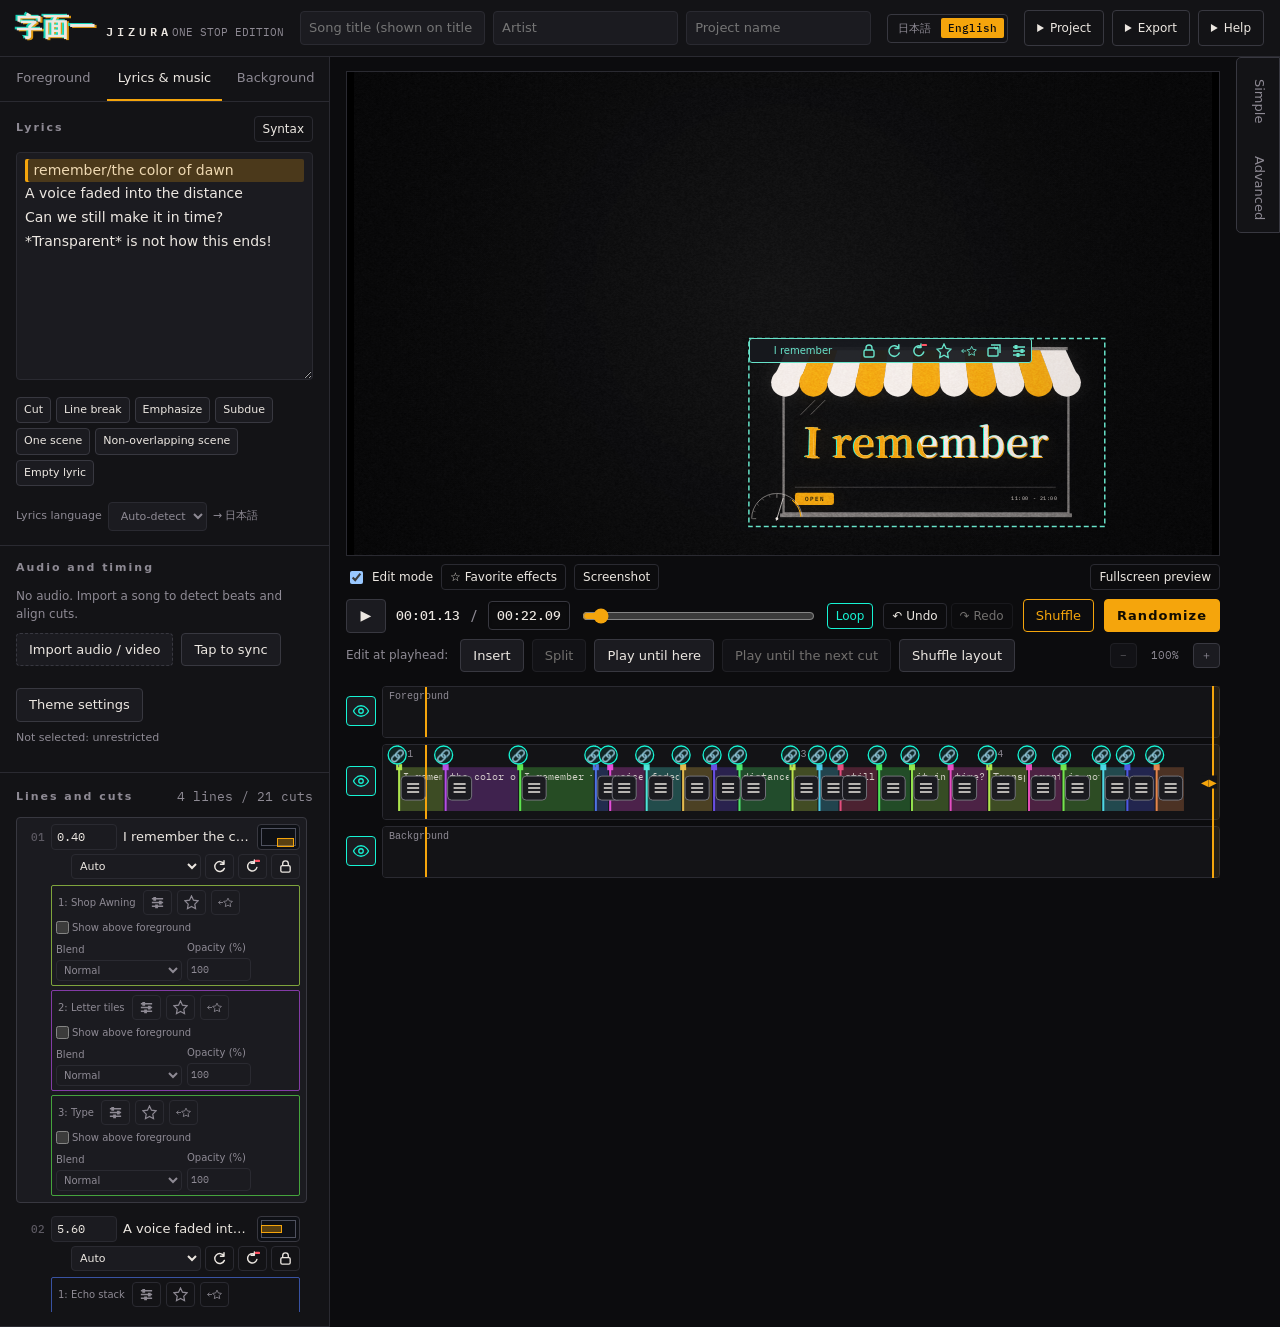
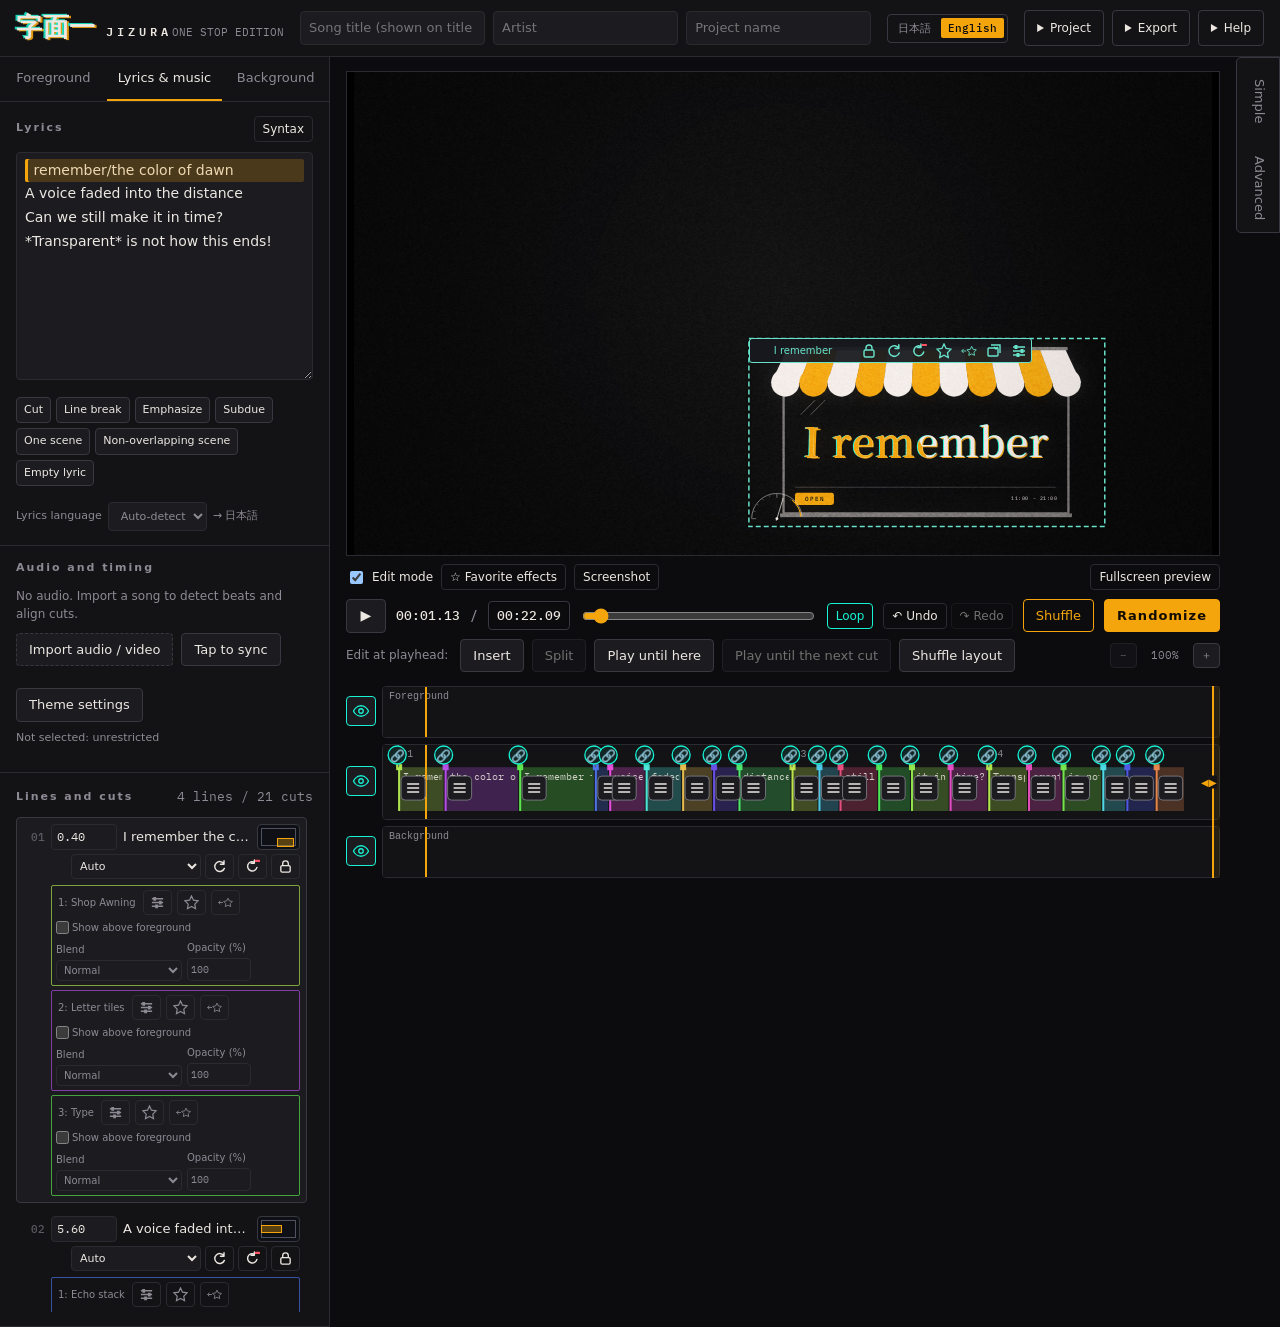
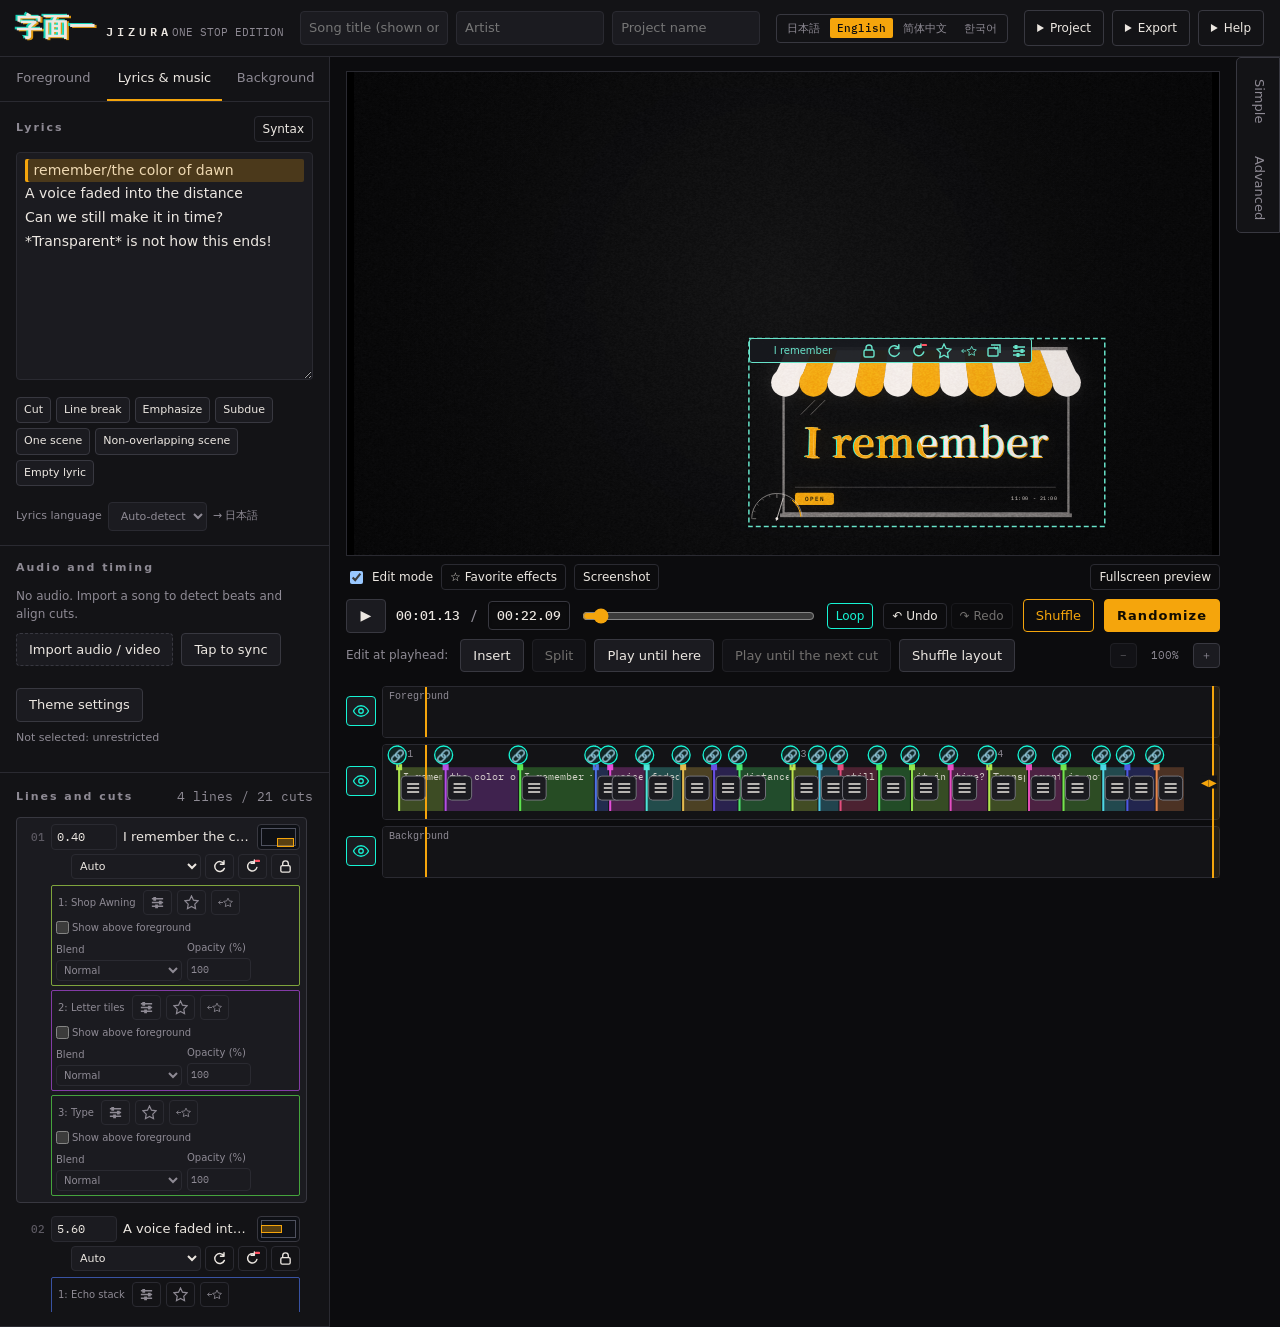
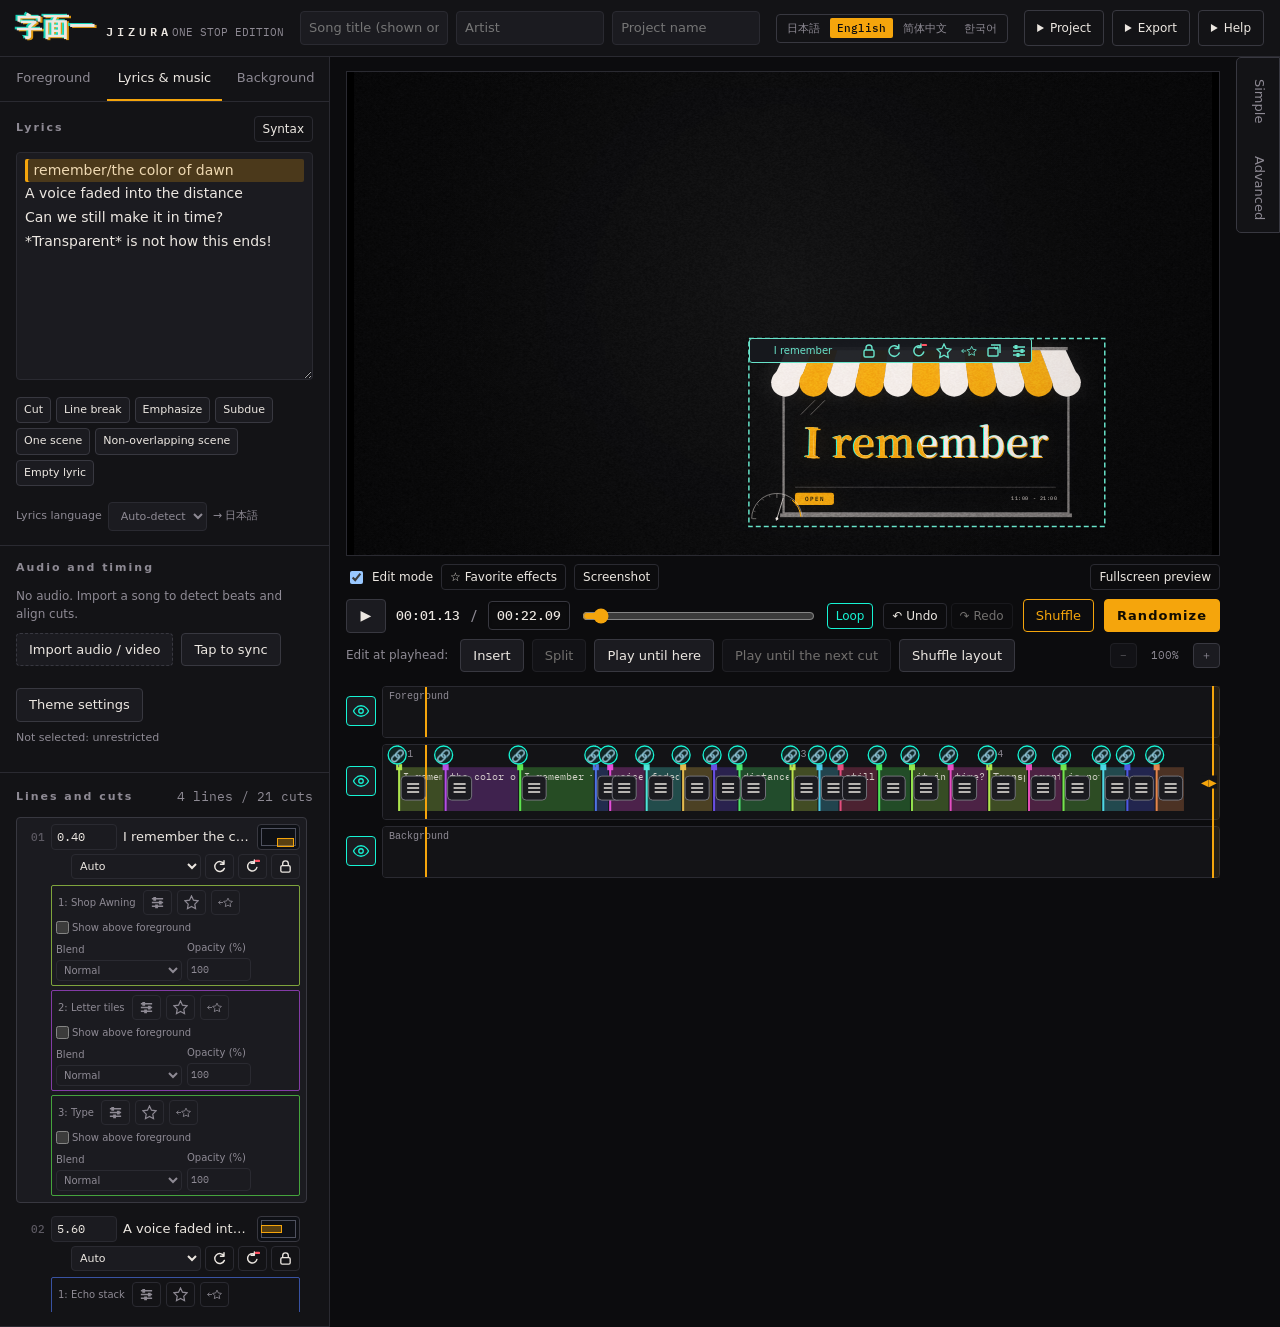
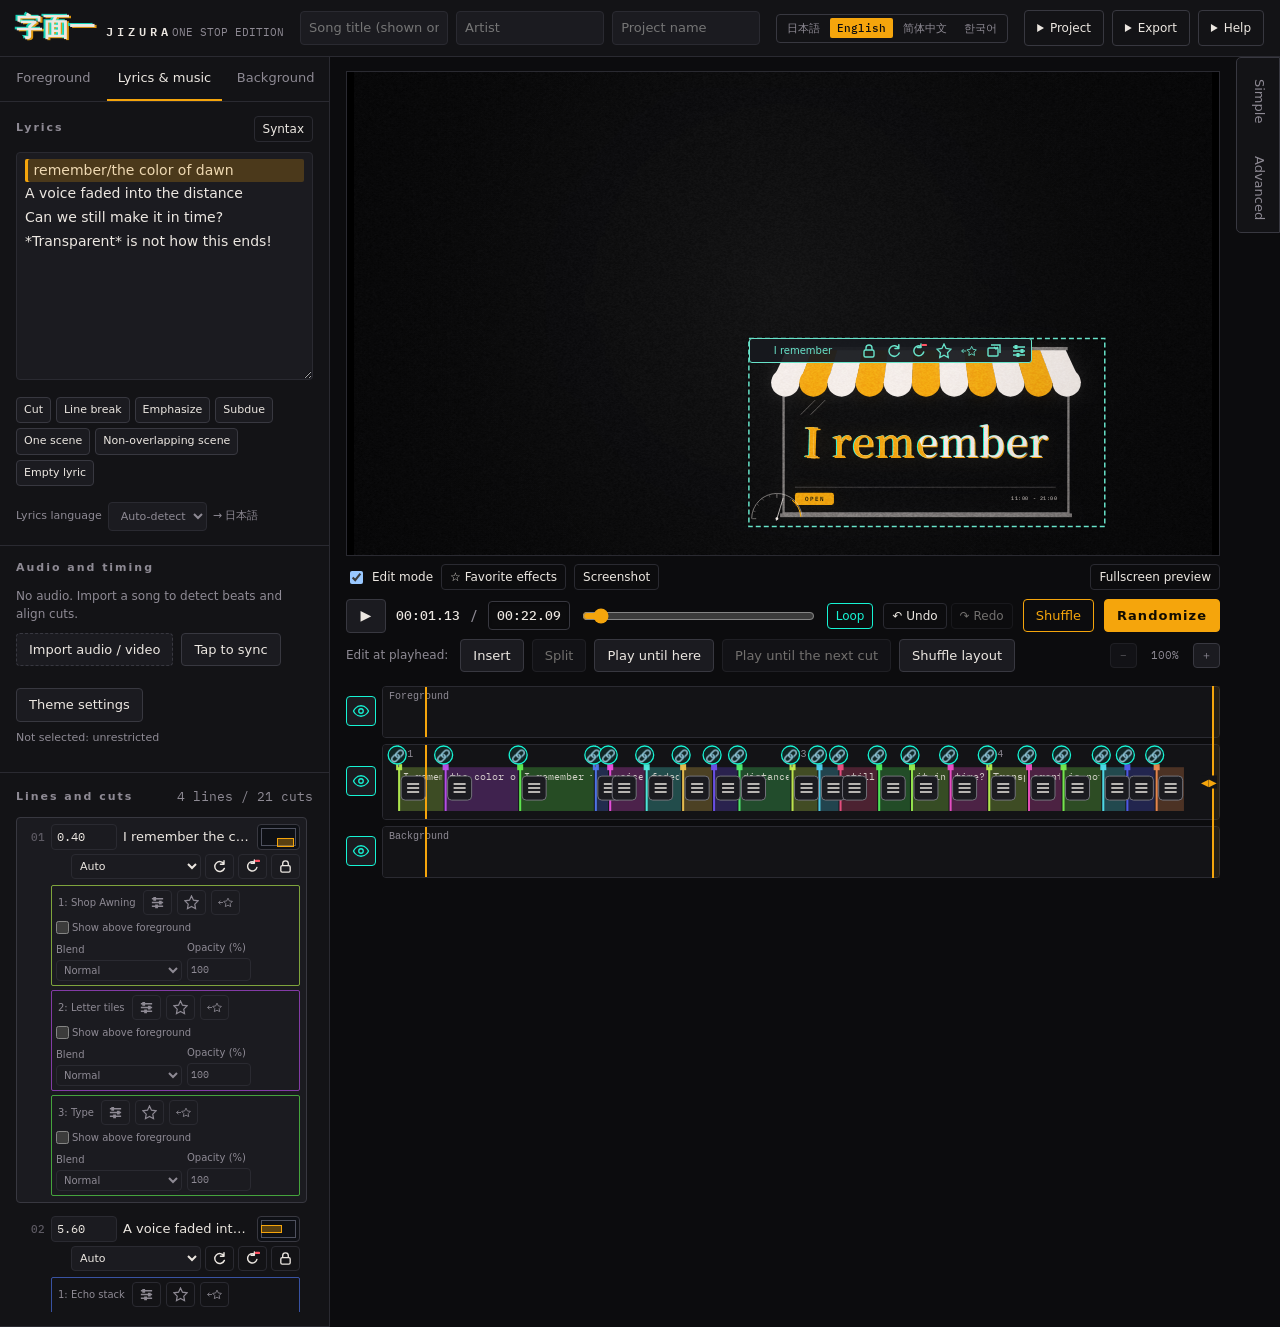
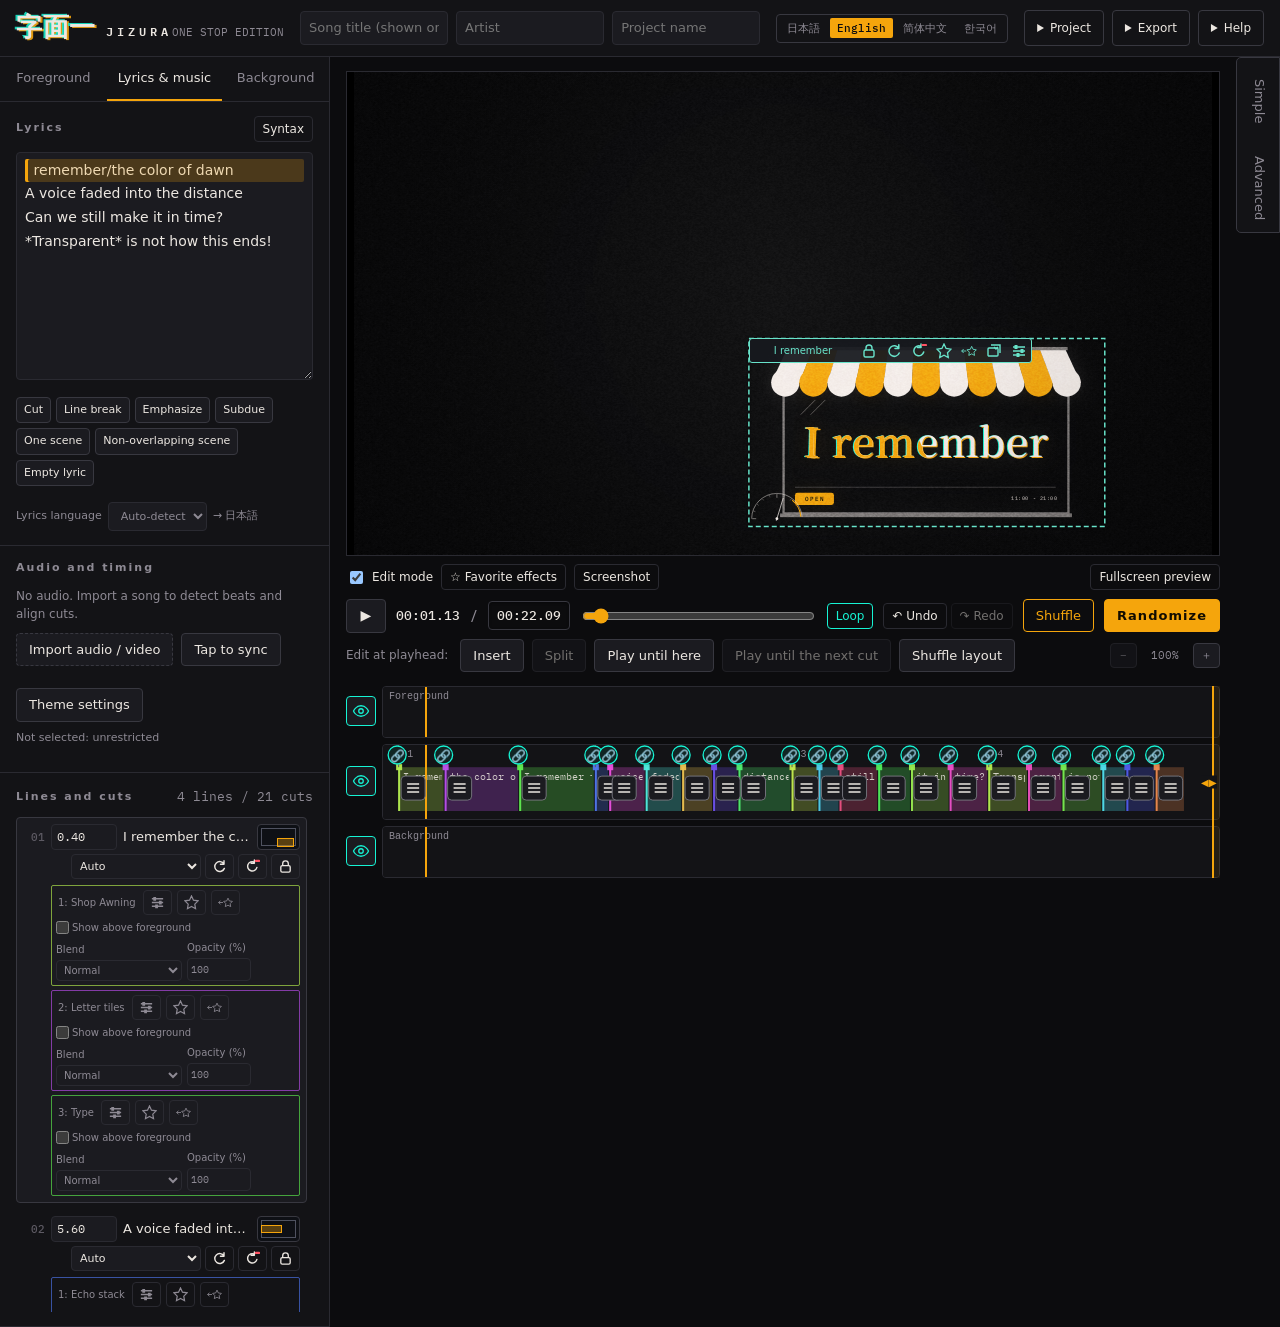
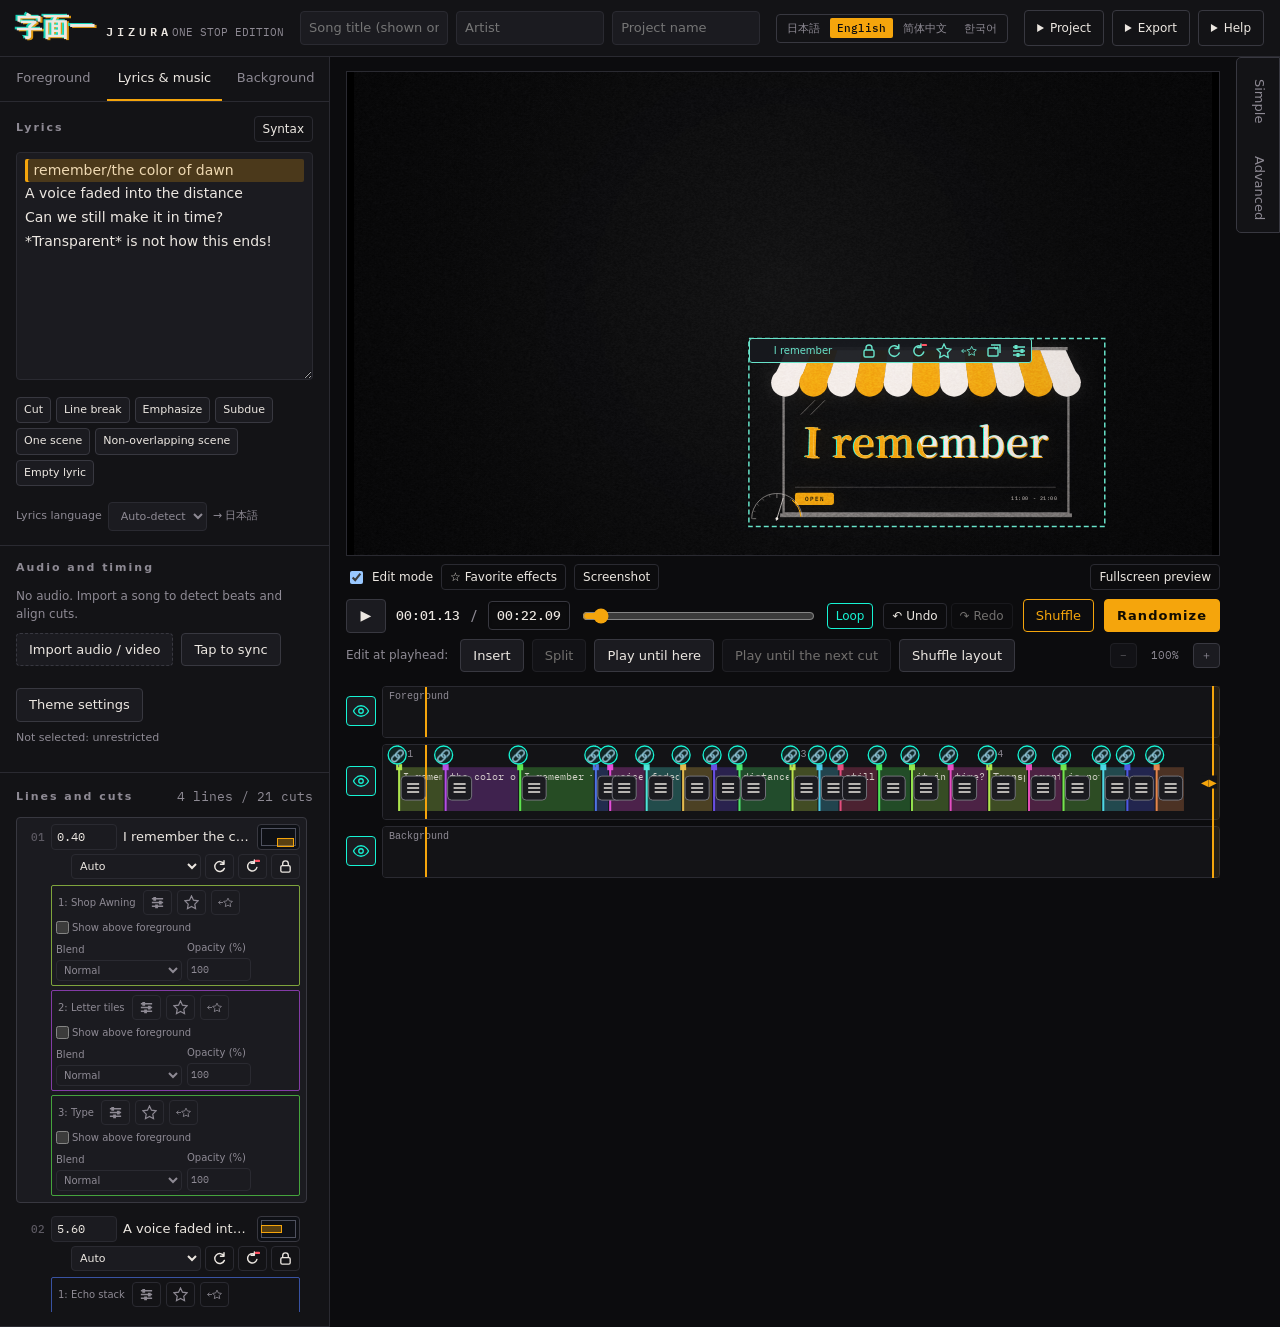
